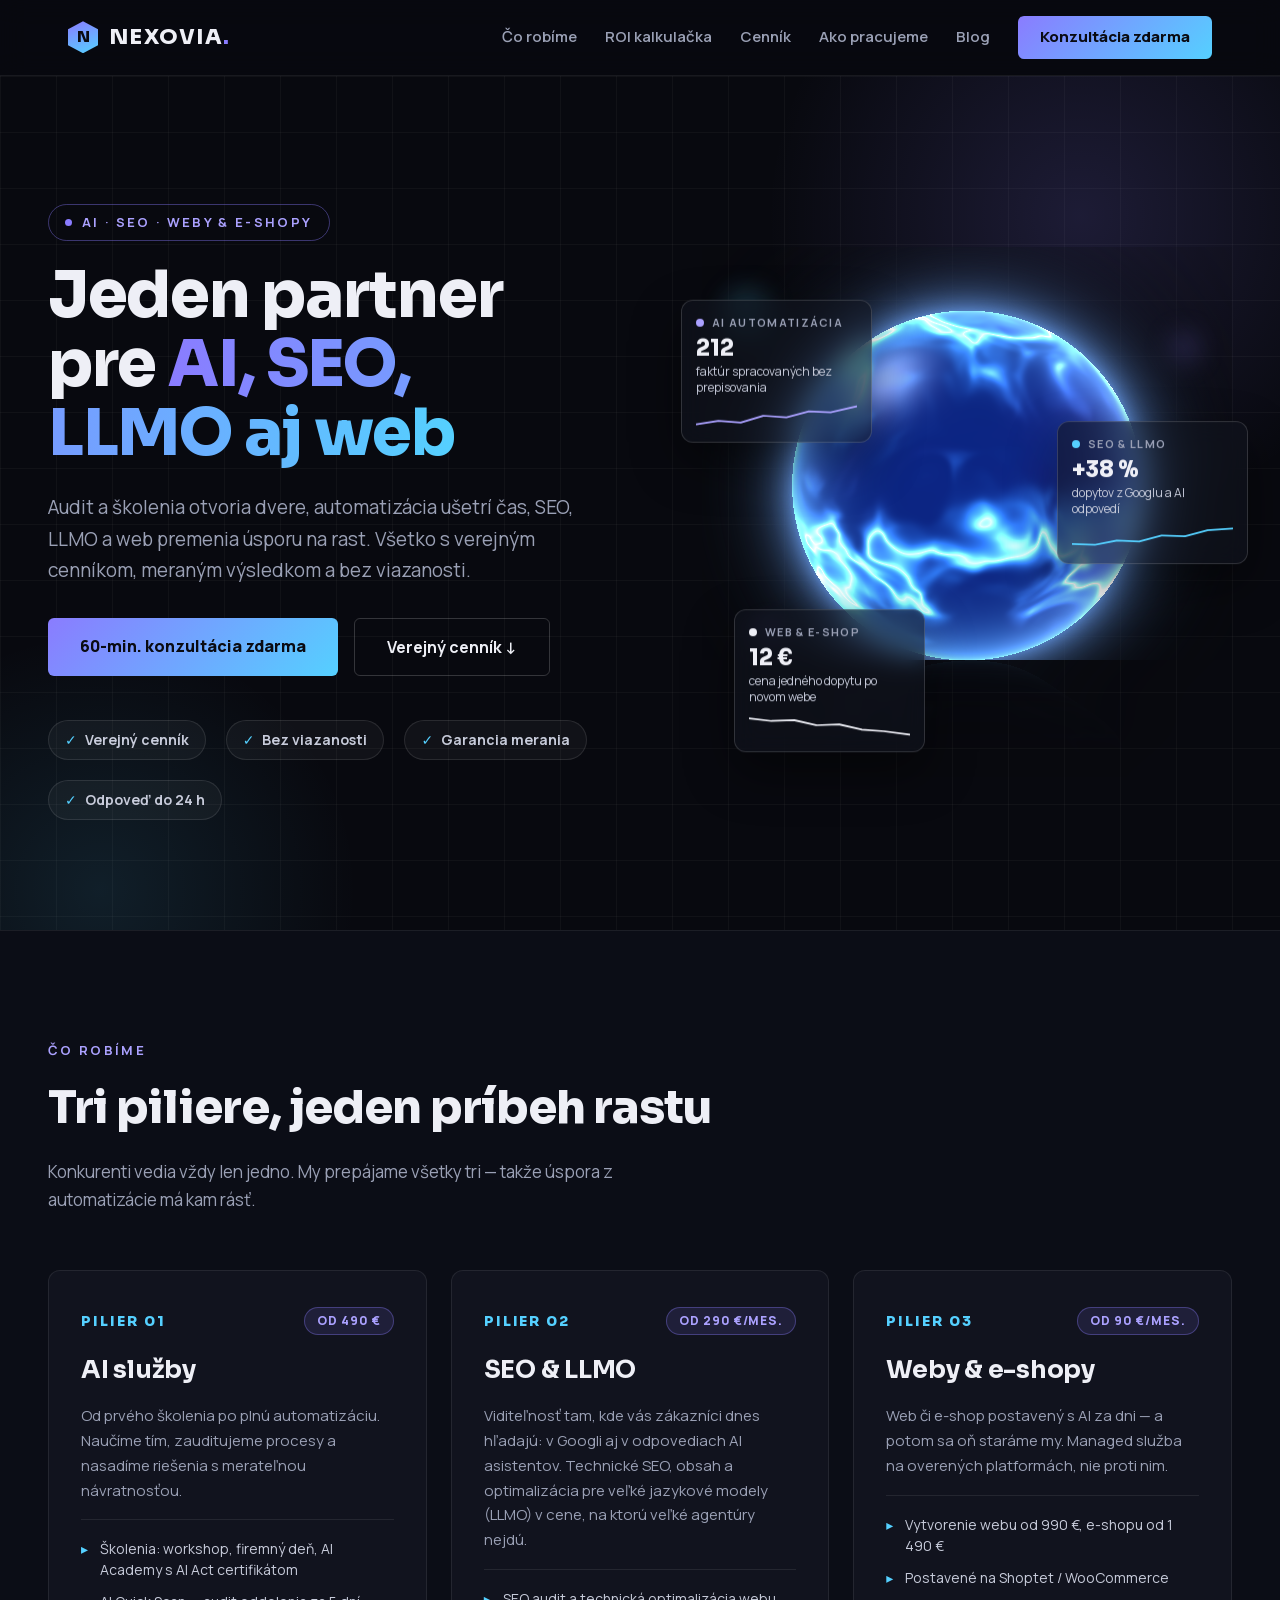
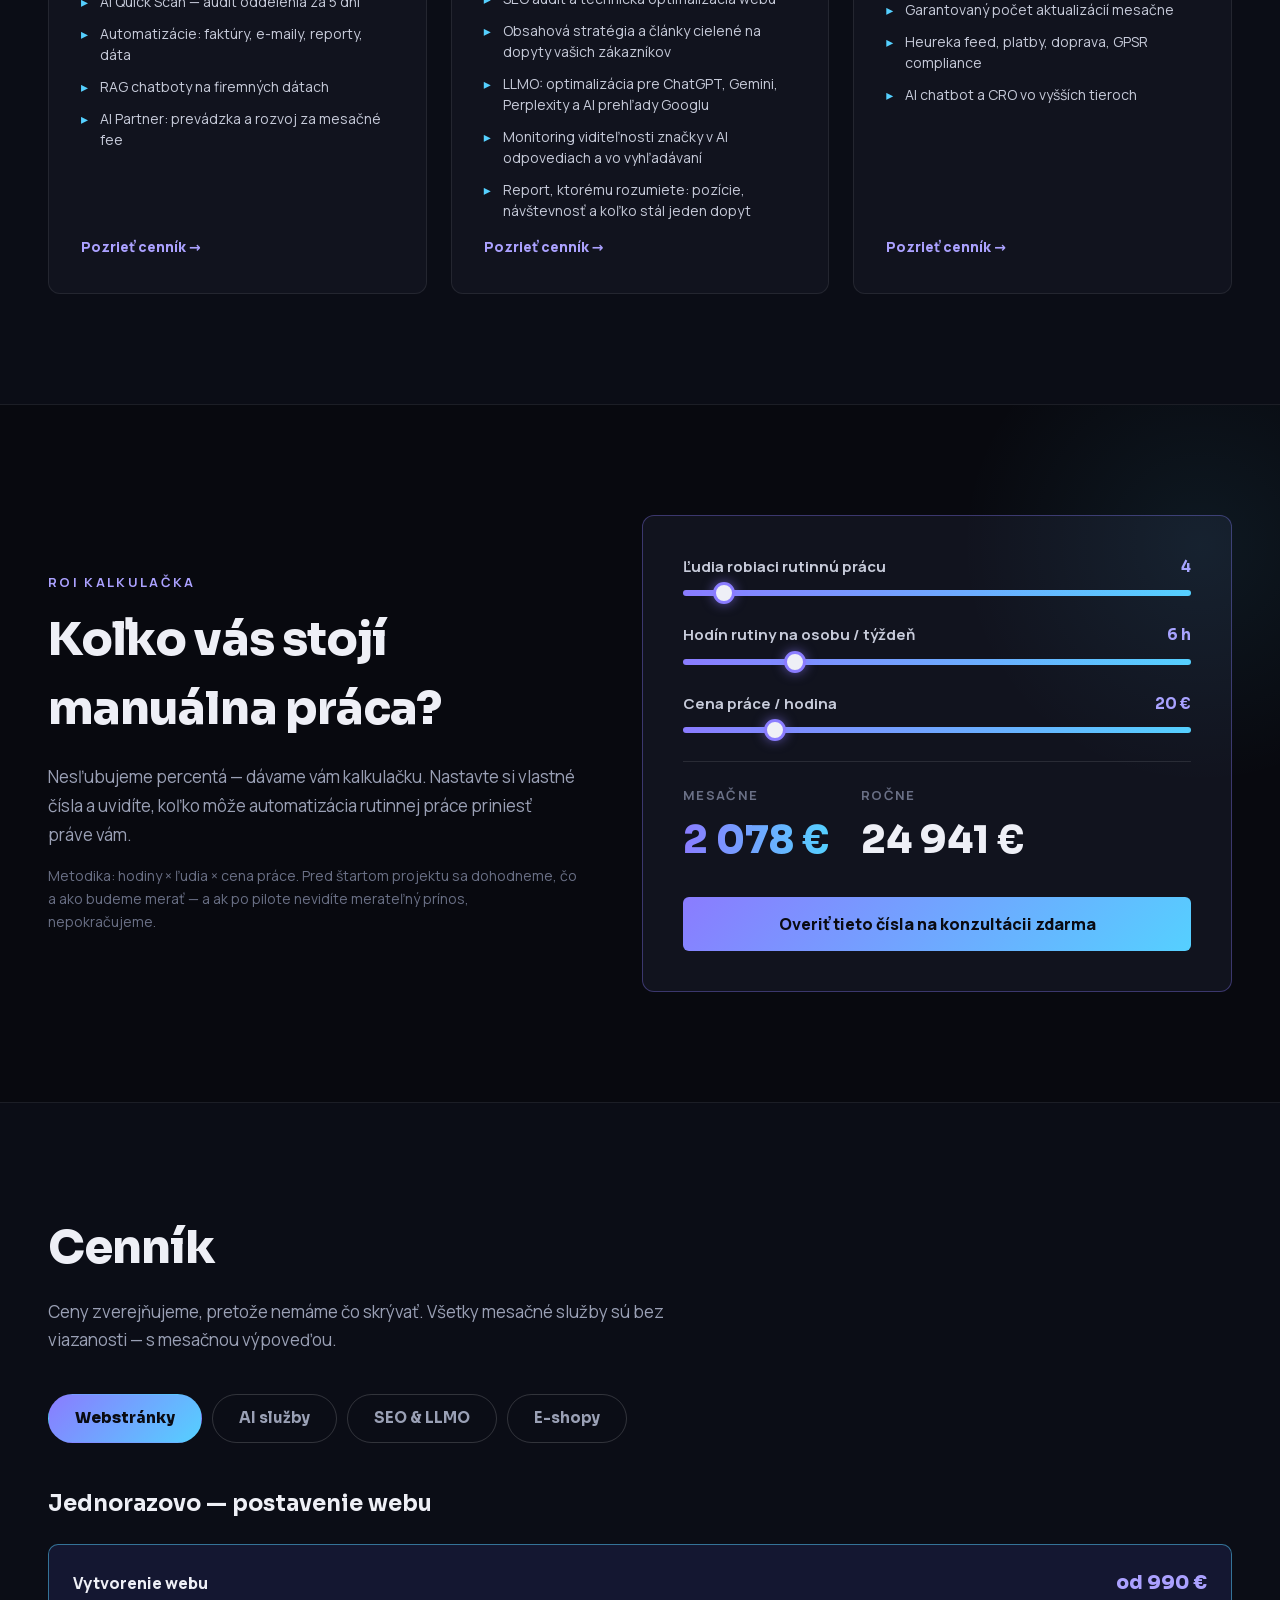
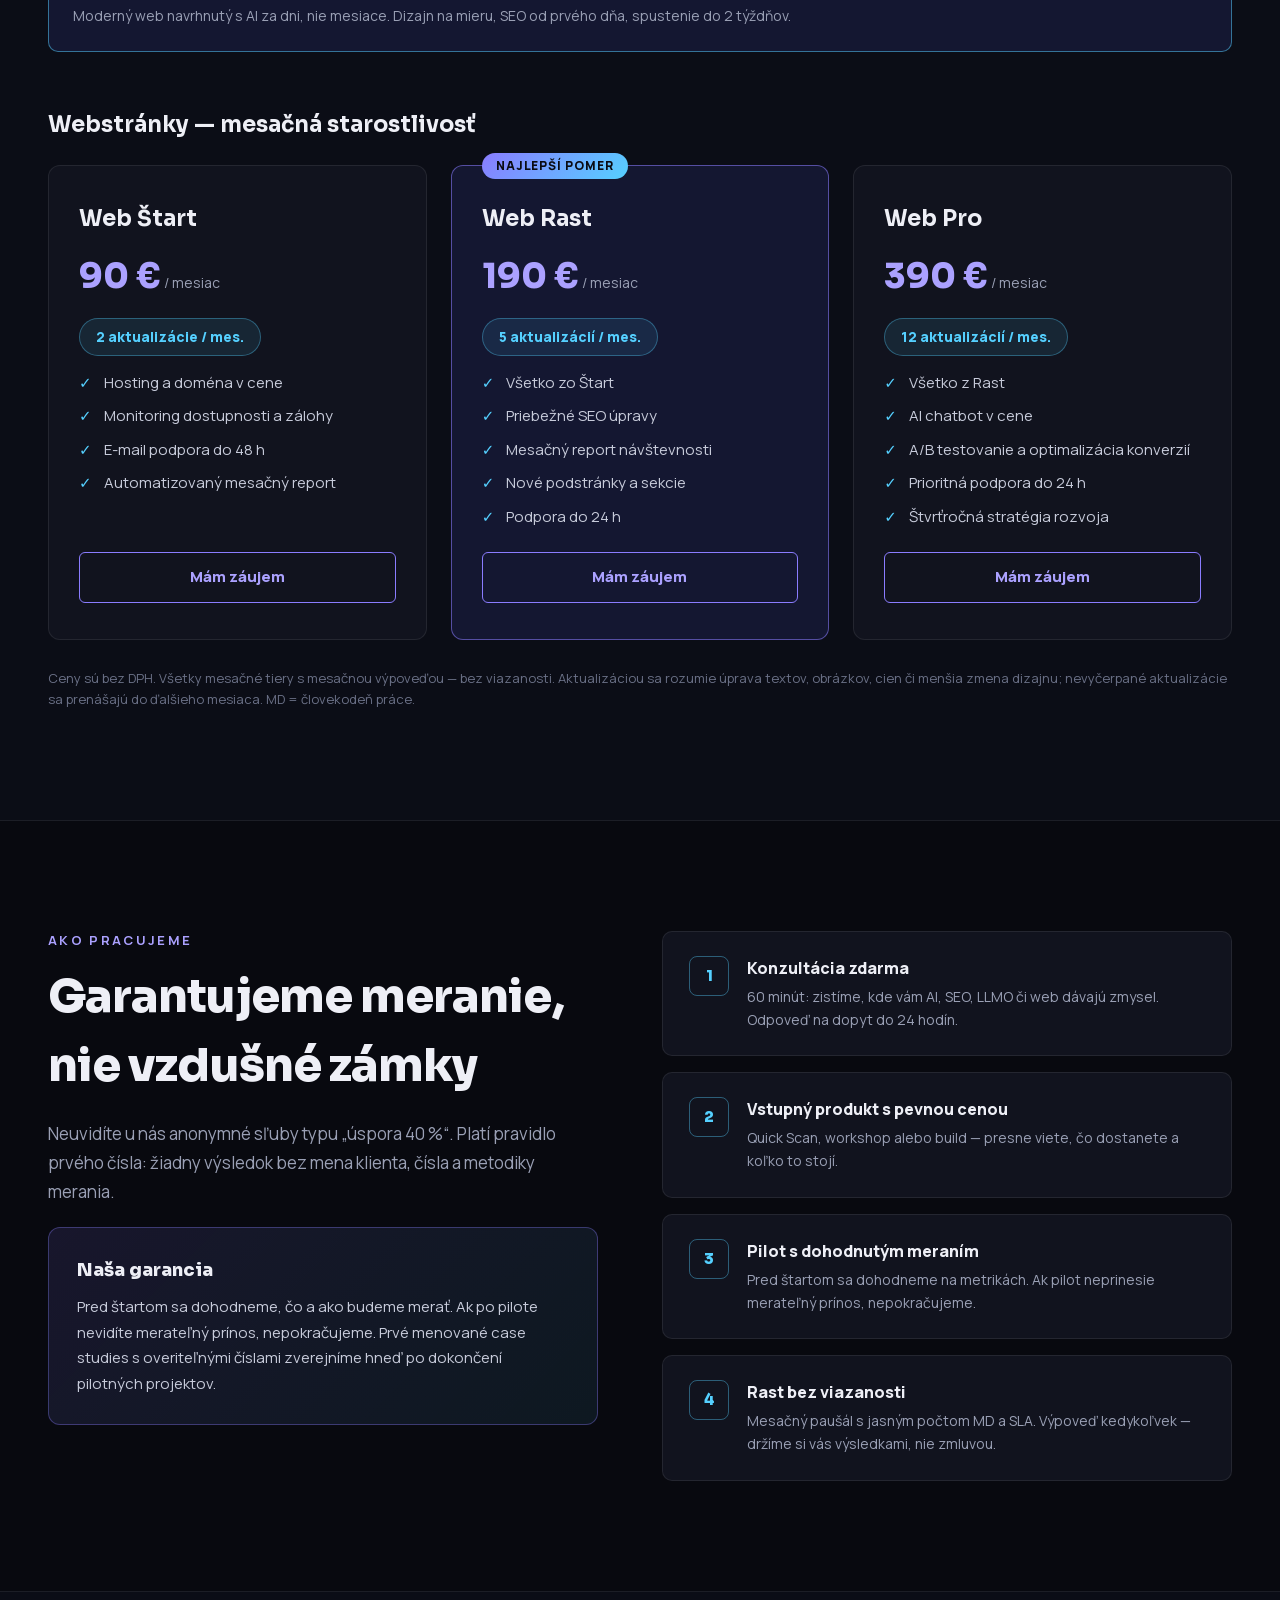
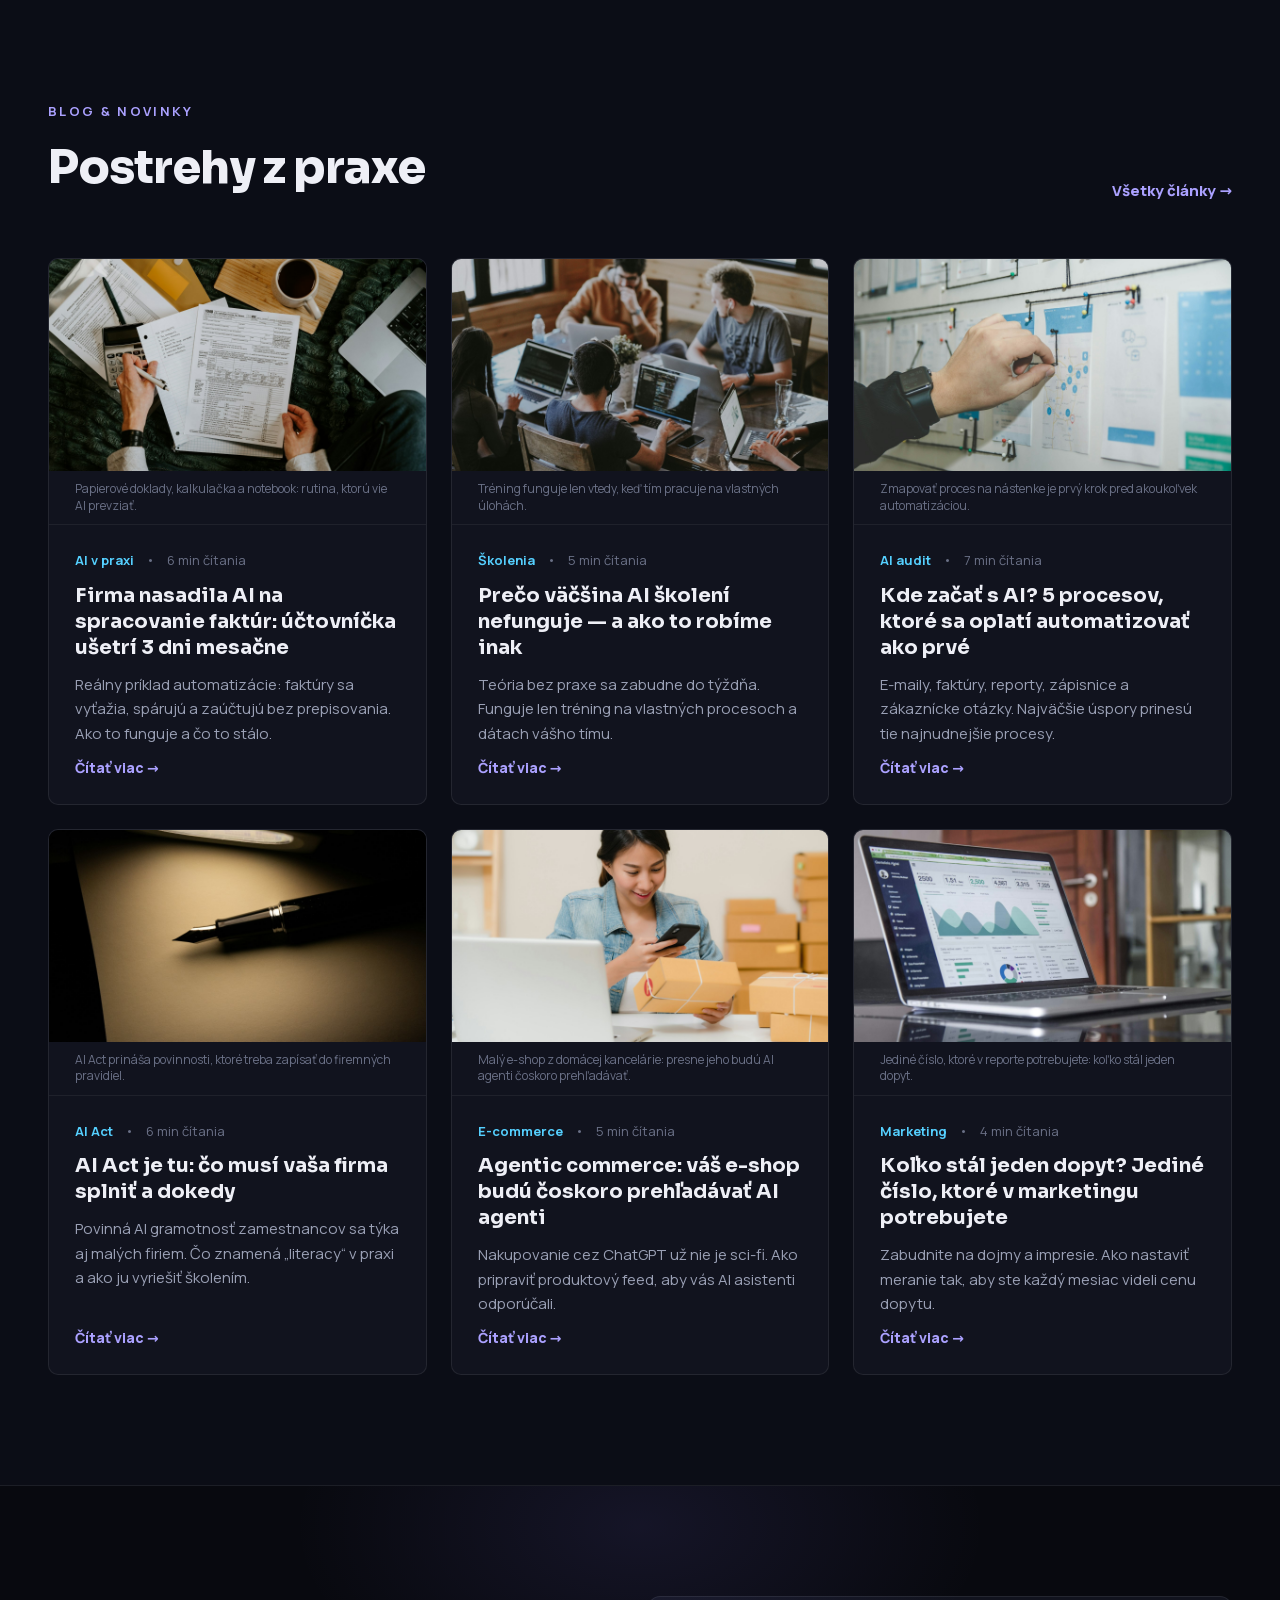
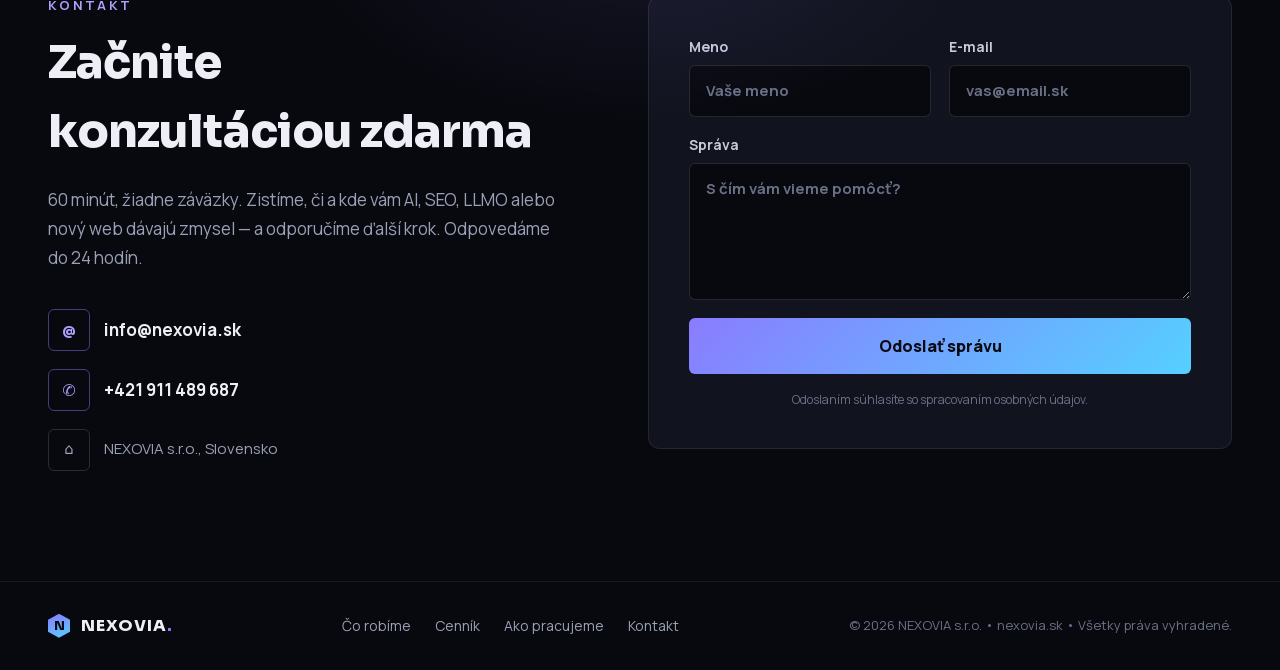
==== index.html @ 9b320c79 "Update preview: calmer liquid, draggable drop" ====
<!DOCTYPE html><html lang="sk" class="manrope_d809bf20-module__djgtKq__variable sora_a4627259-module__S0cyNG__variable"><head><meta name="robots" content="noindex, nofollow"><meta charSet="utf-8"/><meta name="viewport" content="width=device-width, initial-scale=1"/><link rel="stylesheet" href="/_next/static/chunks/1k_a77gy92rus.css" data-precedence="next"/><link rel="preload" as="script" fetchPriority="low" href="/_next/static/chunks/0jvhpaew_uadu.js"/><script src="/_next/static/chunks/24uyhvvmdi5sa.js" async=""></script><script src="/_next/static/chunks/12_celfi3iros.js" async=""></script><script src="/_next/static/chunks/458li-alk1r9y.js" async=""></script><script src="/_next/static/chunks/turbopack-3ntusadgz2bo5.js" async=""></script><script src="/_next/static/chunks/021ib0sjfd8mh.js" async=""></script><script src="/_next/static/chunks/3sld24b1h5ffs.js" async=""></script><script src="/_next/static/chunks/38k2_7amoczom.js" async=""></script><script src="/_next/static/chunks/25t1y-fwur50m.js" async=""></script><meta name="theme-color" content="#08090f"/><title>NEXOVIA — Jeden partner pre AI, SEO, LLMO aj web</title><meta name="description" content="Jediný partner, ktorého malá firma potrebuje na AI, SEO, LLMO a web. Verejný cenník, garancia merania, bez viazanosti. AI školenia od 490 €, audit od 690 €, SEO &amp; LLMO od 290 €/mes."/><meta property="og:title" content="NEXOVIA — Jeden partner pre AI, SEO, LLMO aj web"/><meta property="og:description" content="Jediný partner, ktorého malá firma potrebuje na AI, SEO, LLMO a web. Verejný cenník, garancia merania, bez viazanosti. AI školenia od 490 €, audit od 690 €, SEO &amp; LLMO od 290 €/mes."/><meta property="og:site_name" content="NEXOVIA"/><meta property="og:locale" content="sk_SK"/><meta property="og:type" content="website"/><meta name="twitter:card" content="summary"/><meta name="twitter:title" content="NEXOVIA — Jeden partner pre AI, SEO, LLMO aj web"/><meta name="twitter:description" content="Jediný partner, ktorého malá firma potrebuje na AI, SEO, LLMO a web. Verejný cenník, garancia merania, bez viazanosti. AI školenia od 490 €, audit od 690 €, SEO &amp; LLMO od 290 €/mes."/><link rel="icon" href="/favicon.ico?favicon.2vob68tjqpejf.ico" sizes="256x256" type="image/x-icon"/><meta name="next-size-adjust" content=""/><script src="/_next/static/chunks/0cz1d0mv5g_q7.js" noModule=""></script></head><body class="flex min-h-dvh flex-col"><div hidden=""><!--$--><!--/$--></div><script type="application/ld+json">{"@context":"https://schema.org","@type":"Organization","name":"NEXOVIA","url":"http://localhost:3000"}</script><a href="#obsah" class="bg-gradient-brand sr-only z-[60] rounded-md px-5 py-3 font-bold text-on-accent focus:not-sr-only focus:fixed focus:top-3 focus:left-3">Preskočiť na obsah</a><header class="sticky top-0 z-50 border-b border-white/[0.07] bg-ink/80 backdrop-blur-[14px]"><nav aria-label="Hlavná navigácia" class="mx-auto flex max-w-[1240px] flex-wrap items-center justify-between gap-6 px-[clamp(20px,5vw,48px)] py-4"><a href="/" class="rounded-sm focus-visible:outline-2 focus-visible:outline-cyan"><span class="inline-flex items-center gap-[11px] text-fg"><span aria-hidden="true" class="font-display flex items-center justify-center font-extrabold text-on-accent bg-[linear-gradient(160deg,#8a7cff,#55d0ff)] [clip-path:polygon(50%_0%,100%_25%,100%_75%,50%_100%,0%_75%,0%_25%)] h-8 w-[30px] text-[15px]">N</span><span class="font-display font-extrabold tracking-[0.06em] text-[21px]">NEXOVIA<span class="text-violet">.</span></span></span></a><button type="button" class="flex h-10 w-10 items-center justify-center rounded-md border border-white/[0.12] text-fg lg:hidden" aria-expanded="false" aria-controls="site-menu" aria-label="Otvoriť menu"><span aria-hidden="true" class="flex flex-col gap-[5px]"><span class="block h-0.5 w-5 bg-current transition"></span><span class="block h-0.5 w-5 bg-current transition"></span><span class="block h-0.5 w-5 bg-current transition"></span></span></button><div id="site-menu" class="w-full basis-full flex-col gap-4 lg:flex lg:w-auto lg:basis-auto lg:flex-row lg:items-center lg:gap-[clamp(14px,2.5vw,28px)] hidden"><a href="/#piliere" class="text-[15px] font-semibold text-muted transition hover:text-fg">Čo robíme</a><a href="/#kalkulacka" class="text-[15px] font-semibold text-muted transition hover:text-fg">ROI kalkulačka</a><a href="/#cennik" class="text-[15px] font-semibold text-muted transition hover:text-fg">Cenník</a><a href="/#proces" class="text-[15px] font-semibold text-muted transition hover:text-fg">Ako pracujeme</a><a href="/blog" class="text-[15px] font-semibold text-muted transition hover:text-fg">Blog</a><a href="/#kontakt" class="bg-gradient-brand inline-block self-start rounded-md px-[22px] py-2.5 text-[15px] font-extrabold text-on-accent transition hover:opacity-85">Konzultácia zdarma</a></div></nav></header><main id="obsah" class="flex-1 overflow-x-clip"><section id="top" class="bg-grid relative overflow-hidden px-[clamp(20px,5vw,48px)] pt-[clamp(64px,10vw,130px)] pb-[clamp(64px,9vw,110px)]"><div aria-hidden="true" class="pointer-events-none absolute -top-[200px] -right-[140px] h-[680px] w-[680px] rounded-full bg-[radial-gradient(circle,rgba(138,124,255,0.16),transparent_65%)]"></div><div aria-hidden="true" class="pointer-events-none absolute -bottom-[240px] -left-[180px] h-[560px] w-[560px] rounded-full bg-[radial-gradient(circle,rgba(85,208,255,0.11),transparent_65%)]"></div><div class="relative mx-auto flex w-full max-w-[1240px] flex-wrap items-center gap-[clamp(32px,5vw,72px)]"><div class="animate-rise relative z-10 min-w-[300px] flex-[1_1_480px]"><p class="mb-5 inline-flex items-center gap-2.5 rounded-full border border-violet/40 px-4 py-2 text-[13px] font-bold tracking-[0.18em] text-violet-light uppercase"><span aria-hidden="true" class="animate-pulse-dot h-[7px] w-[7px] rounded-full bg-violet"></span>AI · SEO · Weby &amp; e-shopy</p><h1 class="font-display mb-6 text-[clamp(38px,5.2vw,64px)] leading-[1.08] font-extrabold tracking-[-0.02em] text-balance">Jeden partner pre <span class="text-gradient">AI, SEO, LLMO aj web</span></h1><p class="mb-8 max-w-[560px] text-[clamp(16px,1.6vw,19px)] leading-[1.65] text-muted text-pretty">Audit a školenia otvoria dvere, automatizácia ušetrí čas, SEO, LLMO a web premenia úsporu na rast. Všetko s verejným cenníkom, meraným výsledkom a bez viazanosti.</p><div class="mb-11 flex flex-wrap gap-4"><a href="#kontakt" class="inline-block rounded-md px-8 py-4 text-center text-base transition focus-visible:ring-2 focus-visible:ring-offset-2 focus-visible:ring-offset-ink focus-visible:outline-none bg-gradient-brand font-extrabold text-on-accent hover:opacity-85 focus-visible:ring-cyan">60-min. konzultácia zdarma</a><a href="#cennik" class="inline-block rounded-md px-8 py-4 text-center text-base transition focus-visible:ring-2 focus-visible:ring-offset-2 focus-visible:ring-offset-ink focus-visible:outline-none border border-white/[0.18] font-bold text-fg hover:border-violet hover:text-violet-light focus-visible:ring-violet">Verejný cenník ↓</a></div><ul class="flex flex-wrap gap-[clamp(12px,2vw,20px)]"><li class="inline-flex items-center gap-2 rounded-full border border-white/10 bg-white/[0.04] px-4 py-[9px] text-sm font-bold text-fg-2"><span aria-hidden="true" class="text-cyan">✓</span>Verejný cenník</li><li class="inline-flex items-center gap-2 rounded-full border border-white/10 bg-white/[0.04] px-4 py-[9px] text-sm font-bold text-fg-2"><span aria-hidden="true" class="text-cyan">✓</span>Bez viazanosti</li><li class="inline-flex items-center gap-2 rounded-full border border-white/10 bg-white/[0.04] px-4 py-[9px] text-sm font-bold text-fg-2"><span aria-hidden="true" class="text-cyan">✓</span>Garancia merania</li><li class="inline-flex items-center gap-2 rounded-full border border-white/10 bg-white/[0.04] px-4 py-[9px] text-sm font-bold text-fg-2"><span aria-hidden="true" class="text-cyan">✓</span>Odpoveď do 24 h</li></ul></div><div class="flex min-w-[280px] flex-[1_1_420px] justify-center [perspective:1200px]"><div role="img" aria-label="Svietiaca guľa z prúdiacej tekutiny, okolo nej karty s výsledkami: AI automatizácie, SEO &amp; LLMO viditeľnosť, web a e-shop" class="nx-orb relative aspect-square w-[min(600px,92vw)] cursor-grab touch-pan-y select-none"><span aria-hidden="true" class="nx-bubble absolute top-[8%] left-[4%] h-[9%] w-[9%] rounded-full bg-cyan/25 blur-md"></span><span aria-hidden="true" class="nx-bubble absolute top-[70%] left-[10%] h-[5%] w-[5%] rounded-full bg-violet/30 blur-sm" style="animation-delay:1.4s"></span><span aria-hidden="true" class="nx-bubble absolute top-[16%] right-[6%] h-[6%] w-[6%] rounded-full bg-violet/25 blur-md" style="animation-delay:0.7s"></span><canvas aria-hidden="true" class="absolute inset-0 h-full w-full"></canvas><div aria-hidden="true" class="absolute inset-[16%] hidden rounded-full bg-[radial-gradient(circle_at_38%_32%,rgba(238,239,246,0.9),rgba(85,208,255,0.75)_28%,rgba(138,124,255,0.7)_58%,rgba(8,9,15,0.2)_100%)] shadow-[0_0_120px_rgba(85,208,255,0.35)]"></div><div class="nx-card absolute rounded-xl border border-white/15 bg-[rgba(18,20,31,0.6)] shadow-[0_20px_50px_rgba(0,0,0,0.45)] backdrop-blur-md transition-colors hover:border-cyan/60 [transform-style:preserve-3d] max-sm:w-[40%] max-sm:p-2.5 sm:w-[clamp(150px,36%,210px)] sm:p-3.5 max-sm:top-0 max-sm:left-0 sm:top-[10%] sm:left-[-4%]"><div class="flex items-center gap-2"><span aria-hidden="true" class="h-2 w-2 rounded-full bg-violet-light"></span><span class="text-[11px] font-bold tracking-[0.12em] text-muted uppercase">AI automatizácia</span></div><div class="font-display mt-1.5 text-lg leading-none font-extrabold text-fg sm:text-[22px]">212</div><div class="mt-1 text-[11px] text-fg-2 sm:text-xs">faktúr spracovaných bez prepisovania</div><svg aria-hidden="true" viewBox="0 0 100 28" preserveAspectRatio="none" class="mt-2 h-6 w-full max-sm:hidden"><polyline points="0,24 14,20 28,22 42,14 56,16 70,9 84,10 100,3" fill="none" stroke="#aba1ff" stroke-width="2" stroke-linejoin="round" stroke-linecap="round"></polyline></svg></div><div class="nx-card absolute rounded-xl border border-white/15 bg-[rgba(18,20,31,0.6)] shadow-[0_20px_50px_rgba(0,0,0,0.45)] backdrop-blur-md transition-colors hover:border-cyan/60 [transform-style:preserve-3d] max-sm:w-[40%] max-sm:p-2.5 sm:w-[clamp(150px,36%,210px)] sm:p-3.5 max-sm:top-[4%] max-sm:right-0 sm:top-[34%] sm:right-[-3%]"><div class="flex items-center gap-2"><span aria-hidden="true" class="h-2 w-2 rounded-full bg-cyan"></span><span class="text-[11px] font-bold tracking-[0.12em] text-muted uppercase">SEO &amp; LLMO</span></div><div class="font-display mt-1.5 text-lg leading-none font-extrabold text-fg sm:text-[22px]">+38 %</div><div class="mt-1 text-[11px] text-fg-2 sm:text-xs">dopytov z Googlu a AI odpovedí</div><svg aria-hidden="true" viewBox="0 0 100 28" preserveAspectRatio="none" class="mt-2 h-6 w-full max-sm:hidden"><polyline points="0,22 14,23 28,18 42,19 56,12 70,13 84,6 100,4" fill="none" stroke="#55d0ff" stroke-width="2" stroke-linejoin="round" stroke-linecap="round"></polyline></svg></div><div class="nx-card absolute rounded-xl border border-white/15 bg-[rgba(18,20,31,0.6)] shadow-[0_20px_50px_rgba(0,0,0,0.45)] backdrop-blur-md transition-colors hover:border-cyan/60 [transform-style:preserve-3d] max-sm:w-[40%] max-sm:p-2.5 sm:w-[clamp(150px,36%,210px)] sm:p-3.5 max-sm:bottom-0 max-sm:left-[4%] sm:bottom-[6%] sm:left-[6%]"><div class="flex items-center gap-2"><span aria-hidden="true" class="h-2 w-2 rounded-full bg-fg"></span><span class="text-[11px] font-bold tracking-[0.12em] text-muted uppercase">Web &amp; e-shop</span></div><div class="font-display mt-1.5 text-lg leading-none font-extrabold text-fg sm:text-[22px]">12 €</div><div class="mt-1 text-[11px] text-fg-2 sm:text-xs">cena jedného dopytu po novom webe</div><svg aria-hidden="true" viewBox="0 0 100 28" preserveAspectRatio="none" class="mt-2 h-6 w-full max-sm:hidden"><polyline points="0,6 14,9 28,8 42,14 56,13 70,19 84,21 100,25" fill="none" stroke="#eeeff6" stroke-width="2" stroke-linejoin="round" stroke-linecap="round"></polyline></svg></div></div></div></div></section><section id="piliere" class="relative scroll-mt-20 border-y border-white/[0.07] bg-ink-2 px-[clamp(20px,5vw,48px)] py-[clamp(64px,9vw,110px)]"><div class="mx-auto w-full max-w-[1240px]"><p class="mb-3 text-[13px] font-bold tracking-[0.18em] text-violet-light uppercase">Čo robíme</p><h2 class="font-display text-[clamp(30px,3.6vw,46px)] font-extrabold tracking-[-0.02em] text-balance mb-4 max-w-[720px]">Tri piliere, jeden príbeh rastu</h2><p class="text-[17px] leading-[1.65] text-muted mb-14 max-w-[660px]">Konkurenti vedia vždy len jedno. My prepájame všetky tri — takže úspora z automatizácie má kam rásť.</p><div class="grid grid-cols-[repeat(auto-fit,minmax(300px,1fr))] gap-6"><article class="flex flex-col gap-4 rounded-xl border border-white/[0.08] bg-card px-8 py-9 transition duration-300 hover:-translate-y-1.5 hover:border-violet/60 hover:shadow-[0_24px_60px_rgba(138,124,255,0.15)]"><div class="flex items-center justify-between gap-3"><span class="font-display text-sm font-extrabold tracking-[0.14em] text-cyan">PILIER 01</span><span class="rounded-full border border-violet/35 bg-violet/[0.12] px-3 py-[5px] text-xs font-extrabold tracking-[0.08em] text-violet-light uppercase">od 490 €</span></div><h3 class="font-display text-[25px] font-bold tracking-[-0.01em]">AI služby</h3><p class="text-[15px] leading-[1.65] text-muted">Od prvého školenia po plnú automatizáciu. Naučíme tím, zauditujeme procesy a nasadíme riešenia s merateľnou návratnosťou.</p><ul class="flex flex-1 flex-col gap-[11px] border-t border-white/[0.08] pt-[18px]"><li class="flex items-baseline gap-3 text-sm leading-normal text-fg-2"><span aria-hidden="true" class="shrink-0 font-extrabold text-cyan">▸</span><span>Školenia: workshop, firemný deň, AI Academy s AI Act certifikátom</span></li><li class="flex items-baseline gap-3 text-sm leading-normal text-fg-2"><span aria-hidden="true" class="shrink-0 font-extrabold text-cyan">▸</span><span>AI Quick Scan — audit oddelenia za 5 dní</span></li><li class="flex items-baseline gap-3 text-sm leading-normal text-fg-2"><span aria-hidden="true" class="shrink-0 font-extrabold text-cyan">▸</span><span>Automatizácie: faktúry, e-maily, reporty, dáta</span></li><li class="flex items-baseline gap-3 text-sm leading-normal text-fg-2"><span aria-hidden="true" class="shrink-0 font-extrabold text-cyan">▸</span><span>RAG chatboty na firemných dátach</span></li><li class="flex items-baseline gap-3 text-sm leading-normal text-fg-2"><span aria-hidden="true" class="shrink-0 font-extrabold text-cyan">▸</span><span>AI Partner: prevádzka a rozvoj za mesačné fee</span></li></ul><a href="#cennik" class="text-sm font-extrabold text-violet-light hover:text-violet">Pozrieť cenník →</a></article><article class="flex flex-col gap-4 rounded-xl border border-white/[0.08] bg-card px-8 py-9 transition duration-300 hover:-translate-y-1.5 hover:border-violet/60 hover:shadow-[0_24px_60px_rgba(138,124,255,0.15)]"><div class="flex items-center justify-between gap-3"><span class="font-display text-sm font-extrabold tracking-[0.14em] text-cyan">PILIER 02</span><span class="rounded-full border border-violet/35 bg-violet/[0.12] px-3 py-[5px] text-xs font-extrabold tracking-[0.08em] text-violet-light uppercase">od 290 €/mes.</span></div><h3 class="font-display text-[25px] font-bold tracking-[-0.01em]">SEO &amp; LLMO</h3><p class="text-[15px] leading-[1.65] text-muted">Viditeľnosť tam, kde vás zákazníci dnes hľadajú: v Googli aj v odpovediach AI asistentov. Technické SEO, obsah a optimalizácia pre veľké jazykové modely (LLMO) v cene, na ktorú veľké agentúry nejdú.</p><ul class="flex flex-1 flex-col gap-[11px] border-t border-white/[0.08] pt-[18px]"><li class="flex items-baseline gap-3 text-sm leading-normal text-fg-2"><span aria-hidden="true" class="shrink-0 font-extrabold text-cyan">▸</span><span>SEO audit a technická optimalizácia webu</span></li><li class="flex items-baseline gap-3 text-sm leading-normal text-fg-2"><span aria-hidden="true" class="shrink-0 font-extrabold text-cyan">▸</span><span>Obsahová stratégia a články cielené na dopyty vašich zákazníkov</span></li><li class="flex items-baseline gap-3 text-sm leading-normal text-fg-2"><span aria-hidden="true" class="shrink-0 font-extrabold text-cyan">▸</span><span>LLMO: optimalizácia pre ChatGPT, Gemini, Perplexity a AI prehľady Googlu</span></li><li class="flex items-baseline gap-3 text-sm leading-normal text-fg-2"><span aria-hidden="true" class="shrink-0 font-extrabold text-cyan">▸</span><span>Monitoring viditeľnosti značky v AI odpovediach a vo vyhľadávaní</span></li><li class="flex items-baseline gap-3 text-sm leading-normal text-fg-2"><span aria-hidden="true" class="shrink-0 font-extrabold text-cyan">▸</span><span>Report, ktorému rozumiete: pozície, návštevnosť a koľko stál jeden dopyt</span></li></ul><a href="#cennik" class="text-sm font-extrabold text-violet-light hover:text-violet">Pozrieť cenník →</a></article><article class="flex flex-col gap-4 rounded-xl border border-white/[0.08] bg-card px-8 py-9 transition duration-300 hover:-translate-y-1.5 hover:border-violet/60 hover:shadow-[0_24px_60px_rgba(138,124,255,0.15)]"><div class="flex items-center justify-between gap-3"><span class="font-display text-sm font-extrabold tracking-[0.14em] text-cyan">PILIER 03</span><span class="rounded-full border border-violet/35 bg-violet/[0.12] px-3 py-[5px] text-xs font-extrabold tracking-[0.08em] text-violet-light uppercase">od 90 €/mes.</span></div><h3 class="font-display text-[25px] font-bold tracking-[-0.01em]">Weby &amp; e-shopy</h3><p class="text-[15px] leading-[1.65] text-muted">Web či e-shop postavený s AI za dni — a potom sa oň staráme my. Managed služba na overených platformách, nie proti nim.</p><ul class="flex flex-1 flex-col gap-[11px] border-t border-white/[0.08] pt-[18px]"><li class="flex items-baseline gap-3 text-sm leading-normal text-fg-2"><span aria-hidden="true" class="shrink-0 font-extrabold text-cyan">▸</span><span>Vytvorenie webu od 990 €, e-shopu od 1 490 €</span></li><li class="flex items-baseline gap-3 text-sm leading-normal text-fg-2"><span aria-hidden="true" class="shrink-0 font-extrabold text-cyan">▸</span><span>Postavené na Shoptet / WooCommerce</span></li><li class="flex items-baseline gap-3 text-sm leading-normal text-fg-2"><span aria-hidden="true" class="shrink-0 font-extrabold text-cyan">▸</span><span>Garantovaný počet aktualizácií mesačne</span></li><li class="flex items-baseline gap-3 text-sm leading-normal text-fg-2"><span aria-hidden="true" class="shrink-0 font-extrabold text-cyan">▸</span><span>Heureka feed, platby, doprava, GPSR compliance</span></li><li class="flex items-baseline gap-3 text-sm leading-normal text-fg-2"><span aria-hidden="true" class="shrink-0 font-extrabold text-cyan">▸</span><span>AI chatbot a CRO vo vyšších tieroch</span></li></ul><a href="#cennik" class="text-sm font-extrabold text-violet-light hover:text-violet">Pozrieť cenník →</a></article></div></div></section><section id="kalkulacka" class="relative scroll-mt-20 px-[clamp(20px,5vw,48px)] py-[clamp(64px,9vw,110px)] overflow-hidden"><div aria-hidden="true" class="pointer-events-none absolute rounded-full -top-[120px] -right-[180px] h-[520px] w-[520px] bg-[radial-gradient(circle,rgba(85,208,255,0.08),transparent_65%)]"></div><div class="mx-auto w-full max-w-[1240px] flex flex-wrap items-center gap-[clamp(40px,5vw,72px)]"><div class="min-w-[300px] flex-[1_1_400px]"><p class="mb-3 text-[13px] font-bold tracking-[0.18em] text-violet-light uppercase">ROI kalkulačka</p><h2 class="font-display text-[clamp(30px,3.6vw,46px)] font-extrabold tracking-[-0.02em] text-balance mb-5">Koľko vás stojí manuálna práca?</h2><p class="text-[17px] text-muted mb-4 leading-[1.7]">Nesľubujeme percentá — dávame vám kalkulačku. Nastavte si vlastné čísla a uvidíte, koľko môže automatizácia rutinnej práce priniesť práve vám.</p><p class="text-sm leading-relaxed text-dim">Metodika: hodiny × ľudia × cena práce. Pred štartom projektu sa dohodneme, čo a ako budeme merať — a ak po pilote nevidíte merateľný prínos, nepokračujeme.</p></div><div class="min-w-[300px] flex-[1_1_460px]"><div class="flex flex-col gap-7 rounded-xl border border-violet/35 bg-card p-[clamp(28px,4vw,40px)]"><div class="flex flex-col gap-3"><label for="_R_2jav9b_-people" class="flex justify-between text-[15px] font-bold text-fg-2"><span>Ľudia robiaci rutinnú prácu</span><span class="font-display text-violet-light">4</span></label><input id="_R_2jav9b_-people" type="range" min="1" max="50" step="1" class="w-full" value="4"/></div><div class="flex flex-col gap-3"><label for="_R_2jav9b_-hours" class="flex justify-between text-[15px] font-bold text-fg-2"><span>Hodín rutiny na osobu / týždeň</span><span class="font-display text-violet-light">6 h</span></label><input id="_R_2jav9b_-hours" type="range" min="1" max="25" step="1" class="w-full" value="6"/></div><div class="flex flex-col gap-3"><label for="_R_2jav9b_-rate" class="flex justify-between text-[15px] font-bold text-fg-2"><span>Cena práce / hodina</span><span class="font-display text-violet-light">20 €</span></label><input id="_R_2jav9b_-rate" type="range" min="8" max="80" step="1" class="w-full" value="20"/></div><dl class="flex flex-wrap gap-8 border-t border-white/10 pt-6" aria-live="polite"><div><dt class="mb-1.5 text-[13px] font-bold tracking-[0.1em] text-dim uppercase">Mesačne</dt><dd class="font-display text-gradient text-[clamp(28px,3vw,38px)] font-extrabold">2 078 €</dd></div><div><dt class="mb-1.5 text-[13px] font-bold tracking-[0.1em] text-dim uppercase">Ročne</dt><dd class="font-display text-[clamp(28px,3vw,38px)] font-extrabold text-fg">24 941 €</dd></div></dl><a href="#kontakt" class="inline-block rounded-md text-center text-base transition focus-visible:ring-2 focus-visible:ring-offset-2 focus-visible:ring-offset-ink focus-visible:outline-none bg-gradient-brand font-extrabold text-on-accent hover:opacity-85 focus-visible:ring-cyan px-6 py-[15px]">Overiť tieto čísla na konzultácii zdarma</a></div></div></div></section><section id="cennik" class="relative scroll-mt-20 px-[clamp(20px,5vw,48px)] py-[clamp(64px,9vw,110px)] border-y border-white/[0.07] bg-ink-2"><div class="mx-auto w-full max-w-[1240px]"><h2 class="font-display text-[clamp(30px,3.6vw,46px)] font-extrabold tracking-[-0.02em] text-balance mb-4 max-w-[720px]">Cenník</h2><p class="text-[17px] leading-[1.65] text-muted mb-10 max-w-[660px]">Ceny zverejňujeme, pretože nemáme čo skrývať. Všetky mesačné služby sú bez viazanosti — s mesačnou výpoveďou.</p><div><div role="tablist" aria-label="Oblasti cenníka" class="mb-11 flex flex-wrap gap-2.5"><button type="button" role="tab" id="price-tab-web" aria-selected="true" aria-controls="price-panel-web" class="font-display cursor-pointer rounded-full border px-[26px] py-3 text-[15px] transition focus-visible:ring-2 focus-visible:ring-cyan focus-visible:outline-none bg-gradient-brand border-transparent font-extrabold text-on-accent">Webstránky</button><button type="button" role="tab" id="price-tab-ai" aria-selected="false" aria-controls="price-panel-ai" class="font-display cursor-pointer rounded-full border px-[26px] py-3 text-[15px] transition focus-visible:ring-2 focus-visible:ring-cyan focus-visible:outline-none border-white/[0.16] bg-transparent font-bold text-muted hover:border-violet/60 hover:text-fg">AI služby</button><button type="button" role="tab" id="price-tab-mkt" aria-selected="false" aria-controls="price-panel-mkt" class="font-display cursor-pointer rounded-full border px-[26px] py-3 text-[15px] transition focus-visible:ring-2 focus-visible:ring-cyan focus-visible:outline-none border-white/[0.16] bg-transparent font-bold text-muted hover:border-violet/60 hover:text-fg">SEO &amp; LLMO</button><button type="button" role="tab" id="price-tab-eshop" aria-selected="false" aria-controls="price-panel-eshop" class="font-display cursor-pointer rounded-full border px-[26px] py-3 text-[15px] transition focus-visible:ring-2 focus-visible:ring-cyan focus-visible:outline-none border-white/[0.16] bg-transparent font-bold text-muted hover:border-violet/60 hover:text-fg">E-shopy</button></div><div role="tabpanel" id="price-panel-web" aria-labelledby="price-tab-web"><h3 class="font-display mb-6 text-[22px] font-bold text-fg">Jednorazovo — postavenie webu</h3><div class="mb-14 grid grid-cols-[repeat(auto-fit,minmax(250px,1fr))] gap-4"><div class="flex flex-col gap-2 rounded-[10px] border p-6 border-cyan/50 bg-card-hot"><div class="flex items-baseline justify-between gap-3"><span class="text-base font-extrabold text-fg">Vytvorenie webu</span><span class="font-display text-[19px] font-extrabold whitespace-nowrap text-violet-light">od 990 €</span></div><p class="text-sm leading-[1.55] text-muted">Moderný web navrhnutý s AI za dni, nie mesiace. Dizajn na mieru, SEO od prvého dňa, spustenie do 2 týždňov.</p></div></div><h3 class="font-display mb-6 text-[22px] font-bold text-fg">Webstránky — mesačná starostlivosť</h3><div class="grid grid-cols-[repeat(auto-fit,minmax(280px,1fr))] items-stretch gap-6"><div class="relative flex flex-col gap-4 rounded-xl border px-[30px] py-9 border-white/[0.08] bg-card"><h4 class="font-display text-[22px] font-bold">Web Štart</h4><div><span class="font-display text-[34px] font-extrabold text-violet-light">90 €</span><span class="text-sm text-muted"> <!-- -->/ mesiac</span></div><div class="inline-flex items-center gap-2 self-start rounded-full border border-cyan/35 bg-cyan/10 px-4 py-2 text-sm font-extrabold text-cyan">2 aktualizácie / mes.</div><ul class="flex flex-1 flex-col gap-[11px]"><li class="flex items-baseline gap-3 text-[15px] leading-normal text-fg-2"><span aria-hidden="true" class="shrink-0 font-extrabold text-cyan">✓</span><span>Hosting a doména v cene</span></li><li class="flex items-baseline gap-3 text-[15px] leading-normal text-fg-2"><span aria-hidden="true" class="shrink-0 font-extrabold text-cyan">✓</span><span>Monitoring dostupnosti a zálohy</span></li><li class="flex items-baseline gap-3 text-[15px] leading-normal text-fg-2"><span aria-hidden="true" class="shrink-0 font-extrabold text-cyan">✓</span><span>E-mail podpora do 48 h</span></li><li class="flex items-baseline gap-3 text-[15px] leading-normal text-fg-2"><span aria-hidden="true" class="shrink-0 font-extrabold text-cyan">✓</span><span>Automatizovaný mesačný report</span></li></ul><a href="#kontakt" class="inline-block rounded-md text-center transition focus-visible:ring-2 focus-visible:ring-offset-2 focus-visible:ring-offset-ink focus-visible:outline-none border border-violet font-extrabold text-violet-light hover:bg-violet hover:text-on-accent focus-visible:ring-violet mt-2 px-6 py-[13px] text-[15px]">Mám záujem</a></div><div class="relative flex flex-col gap-4 rounded-xl border px-[30px] py-9 border-violet/55 bg-card-hot"><span class="bg-gradient-brand absolute -top-[13px] left-[30px] rounded-full px-3.5 py-[5px] text-xs font-extrabold tracking-[0.08em] text-on-accent uppercase">Najlepší pomer</span><h4 class="font-display text-[22px] font-bold">Web Rast</h4><div><span class="font-display text-[34px] font-extrabold text-violet-light">190 €</span><span class="text-sm text-muted"> <!-- -->/ mesiac</span></div><div class="inline-flex items-center gap-2 self-start rounded-full border border-cyan/35 bg-cyan/10 px-4 py-2 text-sm font-extrabold text-cyan">5 aktualizácií / mes.</div><ul class="flex flex-1 flex-col gap-[11px]"><li class="flex items-baseline gap-3 text-[15px] leading-normal text-fg-2"><span aria-hidden="true" class="shrink-0 font-extrabold text-cyan">✓</span><span>Všetko zo Štart</span></li><li class="flex items-baseline gap-3 text-[15px] leading-normal text-fg-2"><span aria-hidden="true" class="shrink-0 font-extrabold text-cyan">✓</span><span>Priebežné SEO úpravy</span></li><li class="flex items-baseline gap-3 text-[15px] leading-normal text-fg-2"><span aria-hidden="true" class="shrink-0 font-extrabold text-cyan">✓</span><span>Mesačný report návštevnosti</span></li><li class="flex items-baseline gap-3 text-[15px] leading-normal text-fg-2"><span aria-hidden="true" class="shrink-0 font-extrabold text-cyan">✓</span><span>Nové podstránky a sekcie</span></li><li class="flex items-baseline gap-3 text-[15px] leading-normal text-fg-2"><span aria-hidden="true" class="shrink-0 font-extrabold text-cyan">✓</span><span>Podpora do 24 h</span></li></ul><a href="#kontakt" class="inline-block rounded-md text-center transition focus-visible:ring-2 focus-visible:ring-offset-2 focus-visible:ring-offset-ink focus-visible:outline-none border border-violet font-extrabold text-violet-light hover:bg-violet hover:text-on-accent focus-visible:ring-violet mt-2 px-6 py-[13px] text-[15px]">Mám záujem</a></div><div class="relative flex flex-col gap-4 rounded-xl border px-[30px] py-9 border-white/[0.08] bg-card"><h4 class="font-display text-[22px] font-bold">Web Pro</h4><div><span class="font-display text-[34px] font-extrabold text-violet-light">390 €</span><span class="text-sm text-muted"> <!-- -->/ mesiac</span></div><div class="inline-flex items-center gap-2 self-start rounded-full border border-cyan/35 bg-cyan/10 px-4 py-2 text-sm font-extrabold text-cyan">12 aktualizácií / mes.</div><ul class="flex flex-1 flex-col gap-[11px]"><li class="flex items-baseline gap-3 text-[15px] leading-normal text-fg-2"><span aria-hidden="true" class="shrink-0 font-extrabold text-cyan">✓</span><span>Všetko z Rast</span></li><li class="flex items-baseline gap-3 text-[15px] leading-normal text-fg-2"><span aria-hidden="true" class="shrink-0 font-extrabold text-cyan">✓</span><span>AI chatbot v cene</span></li><li class="flex items-baseline gap-3 text-[15px] leading-normal text-fg-2"><span aria-hidden="true" class="shrink-0 font-extrabold text-cyan">✓</span><span>A/B testovanie a optimalizácia konverzií</span></li><li class="flex items-baseline gap-3 text-[15px] leading-normal text-fg-2"><span aria-hidden="true" class="shrink-0 font-extrabold text-cyan">✓</span><span>Prioritná podpora do 24 h</span></li><li class="flex items-baseline gap-3 text-[15px] leading-normal text-fg-2"><span aria-hidden="true" class="shrink-0 font-extrabold text-cyan">✓</span><span>Štvrťročná stratégia rozvoja</span></li></ul><a href="#kontakt" class="inline-block rounded-md text-center transition focus-visible:ring-2 focus-visible:ring-offset-2 focus-visible:ring-offset-ink focus-visible:outline-none border border-violet font-extrabold text-violet-light hover:bg-violet hover:text-on-accent focus-visible:ring-violet mt-2 px-6 py-[13px] text-[15px]">Mám záujem</a></div></div></div><p class="mt-7 text-[13px] leading-relaxed text-dim">Ceny sú bez DPH. Všetky mesačné tiery s mesačnou výpoveďou — bez viazanosti. Aktualizáciou sa rozumie úprava textov, obrázkov, cien či menšia zmena dizajnu; nevyčerpané aktualizácie sa prenášajú do ďalšieho mesiaca. MD = človekodeň práce.</p></div></div></section><section id="proces" class="relative scroll-mt-20 px-[clamp(20px,5vw,48px)] py-[clamp(64px,9vw,110px)]"><div class="mx-auto w-full max-w-[1240px] flex flex-wrap items-start gap-[clamp(40px,5vw,80px)]"><div class="min-w-[300px] flex-[1_1_400px]"><p class="mb-3 text-[13px] font-bold tracking-[0.18em] text-violet-light uppercase">Ako pracujeme</p><h2 class="font-display text-[clamp(30px,3.6vw,46px)] font-extrabold tracking-[-0.02em] text-balance mb-5">Garantujeme meranie, nie vzdušné zámky</h2><p class="text-[17px] text-muted mb-5 leading-[1.7]">Neuvidíte u nás anonymné sľuby typu „úspora 40 %“. Platí pravidlo prvého čísla: žiadny výsledok bez mena klienta, čísla a metodiky merania.</p><div class="rounded-xl border border-violet/35 bg-[linear-gradient(135deg,rgba(138,124,255,0.12),rgba(85,208,255,0.08))] p-7"><div class="font-display mb-2.5 text-lg font-extrabold text-fg">Naša garancia</div><p class="text-[15px] leading-[1.7] text-fg-2">Pred štartom sa dohodneme, čo a ako budeme merať. Ak po pilote nevidíte merateľný prínos, nepokračujeme. Prvé menované case studies s overiteľnými číslami zverejníme hneď po dokončení pilotných projektov.</p></div></div><ol class="flex min-w-[300px] flex-[1_1_420px] flex-col gap-4"><li class="flex items-start gap-[18px] rounded-[10px] border border-white/[0.08] bg-card px-[26px] py-6"><span class="font-display flex h-10 w-10 shrink-0 items-center justify-center rounded-lg border border-cyan/40 text-[15px] font-extrabold text-cyan">1</span><span class="flex flex-col gap-1.5"><span class="text-base font-extrabold text-fg">Konzultácia zdarma</span><span class="text-sm leading-relaxed text-muted">60 minút: zistíme, kde vám AI, SEO, LLMO či web dávajú zmysel. Odpoveď na dopyt do 24 hodín.</span></span></li><li class="flex items-start gap-[18px] rounded-[10px] border border-white/[0.08] bg-card px-[26px] py-6"><span class="font-display flex h-10 w-10 shrink-0 items-center justify-center rounded-lg border border-cyan/40 text-[15px] font-extrabold text-cyan">2</span><span class="flex flex-col gap-1.5"><span class="text-base font-extrabold text-fg">Vstupný produkt s pevnou cenou</span><span class="text-sm leading-relaxed text-muted">Quick Scan, workshop alebo build — presne viete, čo dostanete a koľko to stojí.</span></span></li><li class="flex items-start gap-[18px] rounded-[10px] border border-white/[0.08] bg-card px-[26px] py-6"><span class="font-display flex h-10 w-10 shrink-0 items-center justify-center rounded-lg border border-cyan/40 text-[15px] font-extrabold text-cyan">3</span><span class="flex flex-col gap-1.5"><span class="text-base font-extrabold text-fg">Pilot s dohodnutým meraním</span><span class="text-sm leading-relaxed text-muted">Pred štartom sa dohodneme na metrikách. Ak pilot neprinesie merateľný prínos, nepokračujeme.</span></span></li><li class="flex items-start gap-[18px] rounded-[10px] border border-white/[0.08] bg-card px-[26px] py-6"><span class="font-display flex h-10 w-10 shrink-0 items-center justify-center rounded-lg border border-cyan/40 text-[15px] font-extrabold text-cyan">4</span><span class="flex flex-col gap-1.5"><span class="text-base font-extrabold text-fg">Rast bez viazanosti</span><span class="text-sm leading-relaxed text-muted">Mesačný paušál s jasným počtom MD a SLA. Výpoveď kedykoľvek — držíme si vás výsledkami, nie zmluvou.</span></span></li></ol></div></section><section id="blog" class="relative scroll-mt-20 px-[clamp(20px,5vw,48px)] py-[clamp(64px,9vw,110px)] border-y border-white/[0.07] bg-ink-2"><div class="mx-auto w-full max-w-[1240px]"><div class="mb-14 flex flex-wrap items-end justify-between gap-6"><div><p class="mb-3 text-[13px] font-bold tracking-[0.18em] text-violet-light uppercase">Blog &amp; novinky</p><h2 class="font-display text-[clamp(30px,3.6vw,46px)] font-extrabold tracking-[-0.02em] text-balance">Postrehy z praxe</h2></div><a class="text-[15px] font-extrabold text-violet-light hover:text-violet" href="/blog">Všetky články →</a></div><div class="grid grid-cols-[repeat(auto-fit,minmax(300px,1fr))] gap-6"><article class="flex flex-col overflow-hidden rounded-[10px] border border-white/[0.08] bg-card transition hover:border-violet/55"><figure class="relative m-0"><a tabindex="-1" aria-hidden="true" class="relative block aspect-[16/9] w-full" href="/blog/ai-spracovanie-faktur"><img alt="Ruky s perom nad daňovým formulárom a zoznamom dokladov, vedľa kalkulačka, káva a notebook na deke" loading="lazy" decoding="async" data-nimg="fill" class="object-cover" style="position:absolute;height:100%;width:100%;left:0;top:0;right:0;bottom:0;color:transparent" sizes="(min-width: 1240px) 400px, (min-width: 640px) 50vw, 100vw" src="/images/blog/ai-spracovanie-faktur.jpg"/></a><figcaption class="border-b border-white/[0.06] px-[26px] py-2.5 text-xs leading-snug text-dim">Papierové doklady, kalkulačka a notebook: rutina, ktorú vie AI prevziať.</figcaption></figure><div class="flex flex-1 flex-col gap-3 p-[26px]"><div class="flex items-center gap-3 text-[13px] text-dim"><span class="font-bold text-cyan">AI v praxi</span><span aria-hidden="true">•</span><span>6 min čítania</span></div><h3 class="font-display text-xl leading-[1.3] font-bold"><a class="text-fg hover:text-violet-light" href="/blog/ai-spracovanie-faktur">Firma nasadila AI na spracovanie faktúr: účtovníčka ušetrí 3 dni mesačne</a></h3><p class="flex-1 text-[15px] leading-relaxed text-muted">Reálny príklad automatizácie: faktúry sa vyťažia, spárujú a zaúčtujú bez prepisovania. Ako to funguje a čo to stálo.</p><a aria-label="Čítať viac: Firma nasadila AI na spracovanie faktúr: účtovníčka ušetrí 3 dni mesačne" class="text-sm font-extrabold text-violet-light hover:text-violet" href="/blog/ai-spracovanie-faktur">Čítať viac →</a></div></article><article class="flex flex-col overflow-hidden rounded-[10px] border border-white/[0.08] bg-card transition hover:border-violet/55"><figure class="relative m-0"><a tabindex="-1" aria-hidden="true" class="relative block aspect-[16/9] w-full" href="/blog/preco-ai-skolenia-nefunguju"><img alt="Päť ľudí s notebookmi pri drevenom stole v útulnej kancelárii s drevenými stenami" loading="lazy" decoding="async" data-nimg="fill" class="object-cover" style="position:absolute;height:100%;width:100%;left:0;top:0;right:0;bottom:0;color:transparent" sizes="(min-width: 1240px) 400px, (min-width: 640px) 50vw, 100vw" src="/images/blog/preco-ai-skolenia-nefunguju.jpg"/></a><figcaption class="border-b border-white/[0.06] px-[26px] py-2.5 text-xs leading-snug text-dim">Tréning funguje len vtedy, keď tím pracuje na vlastných úlohách.</figcaption></figure><div class="flex flex-1 flex-col gap-3 p-[26px]"><div class="flex items-center gap-3 text-[13px] text-dim"><span class="font-bold text-cyan">Školenia</span><span aria-hidden="true">•</span><span>5 min čítania</span></div><h3 class="font-display text-xl leading-[1.3] font-bold"><a class="text-fg hover:text-violet-light" href="/blog/preco-ai-skolenia-nefunguju">Prečo väčšina AI školení nefunguje — a ako to robíme inak</a></h3><p class="flex-1 text-[15px] leading-relaxed text-muted">Teória bez praxe sa zabudne do týždňa. Funguje len tréning na vlastných procesoch a dátach vášho tímu.</p><a aria-label="Čítať viac: Prečo väčšina AI školení nefunguje — a ako to robíme inak" class="text-sm font-extrabold text-violet-light hover:text-violet" href="/blog/preco-ai-skolenia-nefunguju">Čítať viac →</a></div></article><article class="flex flex-col overflow-hidden rounded-[10px] border border-white/[0.08] bg-card transition hover:border-violet/55"><figure class="relative m-0"><a tabindex="-1" aria-hidden="true" class="relative block aspect-[16/9] w-full" href="/blog/kde-zacat-s-ai"><img alt="Ruka pripína špendlík do nástenky s vytlačenými obrazovkami aplikácie prepojenými šnúrkou" loading="lazy" decoding="async" data-nimg="fill" class="object-cover" style="position:absolute;height:100%;width:100%;left:0;top:0;right:0;bottom:0;color:transparent" sizes="(min-width: 1240px) 400px, (min-width: 640px) 50vw, 100vw" src="/images/blog/kde-zacat-s-ai.jpg"/></a><figcaption class="border-b border-white/[0.06] px-[26px] py-2.5 text-xs leading-snug text-dim">Zmapovať proces na nástenke je prvý krok pred akoukoľvek automatizáciou.</figcaption></figure><div class="flex flex-1 flex-col gap-3 p-[26px]"><div class="flex items-center gap-3 text-[13px] text-dim"><span class="font-bold text-cyan">AI audit</span><span aria-hidden="true">•</span><span>7 min čítania</span></div><h3 class="font-display text-xl leading-[1.3] font-bold"><a class="text-fg hover:text-violet-light" href="/blog/kde-zacat-s-ai">Kde začať s AI? 5 procesov, ktoré sa oplatí automatizovať ako prvé</a></h3><p class="flex-1 text-[15px] leading-relaxed text-muted">E-maily, faktúry, reporty, zápisnice a zákaznícke otázky. Najväčšie úspory prinesú tie najnudnejšie procesy.</p><a aria-label="Čítať viac: Kde začať s AI? 5 procesov, ktoré sa oplatí automatizovať ako prvé" class="text-sm font-extrabold text-violet-light hover:text-violet" href="/blog/kde-zacat-s-ai">Čítať viac →</a></div></article><article class="flex flex-col overflow-hidden rounded-[10px] border border-white/[0.08] bg-card transition hover:border-violet/55"><figure class="relative m-0"><a tabindex="-1" aria-hidden="true" class="relative block aspect-[16/9] w-full" href="/blog/ai-act-co-musi-firma-splnit"><img alt="Plniace pero položené na prázdnom papieri pod teplým svetlom stolovej lampy" loading="lazy" decoding="async" data-nimg="fill" class="object-cover" style="position:absolute;height:100%;width:100%;left:0;top:0;right:0;bottom:0;color:transparent" sizes="(min-width: 1240px) 400px, (min-width: 640px) 50vw, 100vw" src="/images/blog/ai-act-co-musi-firma-splnit.jpg"/></a><figcaption class="border-b border-white/[0.06] px-[26px] py-2.5 text-xs leading-snug text-dim">AI Act prináša povinnosti, ktoré treba zapísať do firemných pravidiel.</figcaption></figure><div class="flex flex-1 flex-col gap-3 p-[26px]"><div class="flex items-center gap-3 text-[13px] text-dim"><span class="font-bold text-cyan">AI Act</span><span aria-hidden="true">•</span><span>6 min čítania</span></div><h3 class="font-display text-xl leading-[1.3] font-bold"><a class="text-fg hover:text-violet-light" href="/blog/ai-act-co-musi-firma-splnit">AI Act je tu: čo musí vaša firma splniť a dokedy</a></h3><p class="flex-1 text-[15px] leading-relaxed text-muted">Povinná AI gramotnosť zamestnancov sa týka aj malých firiem. Čo znamená „literacy“ v praxi a ako ju vyriešiť školením.</p><a aria-label="Čítať viac: AI Act je tu: čo musí vaša firma splniť a dokedy" class="text-sm font-extrabold text-violet-light hover:text-violet" href="/blog/ai-act-co-musi-firma-splnit">Čítať viac →</a></div></article><article class="flex flex-col overflow-hidden rounded-[10px] border border-white/[0.08] bg-card transition hover:border-violet/55"><figure class="relative m-0"><a tabindex="-1" aria-hidden="true" class="relative block aspect-[16/9] w-full" href="/blog/agentic-commerce"><img alt="Usmiata žena v domácej kancelárii skenuje telefónom balík, okolo nej notebook a kartónové krabice" loading="lazy" decoding="async" data-nimg="fill" class="object-cover" style="position:absolute;height:100%;width:100%;left:0;top:0;right:0;bottom:0;color:transparent" sizes="(min-width: 1240px) 400px, (min-width: 640px) 50vw, 100vw" src="/images/blog/agentic-commerce.jpg"/></a><figcaption class="border-b border-white/[0.06] px-[26px] py-2.5 text-xs leading-snug text-dim">Malý e-shop z domácej kancelárie: presne jeho budú AI agenti čoskoro prehľadávať.</figcaption></figure><div class="flex flex-1 flex-col gap-3 p-[26px]"><div class="flex items-center gap-3 text-[13px] text-dim"><span class="font-bold text-cyan">E-commerce</span><span aria-hidden="true">•</span><span>5 min čítania</span></div><h3 class="font-display text-xl leading-[1.3] font-bold"><a class="text-fg hover:text-violet-light" href="/blog/agentic-commerce">Agentic commerce: váš e-shop budú čoskoro prehľadávať AI agenti</a></h3><p class="flex-1 text-[15px] leading-relaxed text-muted">Nakupovanie cez ChatGPT už nie je sci-fi. Ako pripraviť produktový feed, aby vás AI asistenti odporúčali.</p><a aria-label="Čítať viac: Agentic commerce: váš e-shop budú čoskoro prehľadávať AI agenti" class="text-sm font-extrabold text-violet-light hover:text-violet" href="/blog/agentic-commerce">Čítať viac →</a></div></article><article class="flex flex-col overflow-hidden rounded-[10px] border border-white/[0.08] bg-card transition hover:border-violet/55"><figure class="relative m-0"><a tabindex="-1" aria-hidden="true" class="relative block aspect-[16/9] w-full" href="/blog/kolko-stal-jeden-dopyt"><img alt="Notebook na sklenenom stole s otvoreným analytickým prehľadom návštevnosti a grafmi" loading="lazy" decoding="async" data-nimg="fill" class="object-cover" style="position:absolute;height:100%;width:100%;left:0;top:0;right:0;bottom:0;color:transparent" sizes="(min-width: 1240px) 400px, (min-width: 640px) 50vw, 100vw" src="/images/blog/kolko-stal-jeden-dopyt.jpg"/></a><figcaption class="border-b border-white/[0.06] px-[26px] py-2.5 text-xs leading-snug text-dim">Jediné číslo, ktoré v reporte potrebujete: koľko stál jeden dopyt.</figcaption></figure><div class="flex flex-1 flex-col gap-3 p-[26px]"><div class="flex items-center gap-3 text-[13px] text-dim"><span class="font-bold text-cyan">Marketing</span><span aria-hidden="true">•</span><span>4 min čítania</span></div><h3 class="font-display text-xl leading-[1.3] font-bold"><a class="text-fg hover:text-violet-light" href="/blog/kolko-stal-jeden-dopyt">Koľko stál jeden dopyt? Jediné číslo, ktoré v marketingu potrebujete</a></h3><p class="flex-1 text-[15px] leading-relaxed text-muted">Zabudnite na dojmy a impresie. Ako nastaviť meranie tak, aby ste každý mesiac videli cenu dopytu.</p><a aria-label="Čítať viac: Koľko stál jeden dopyt? Jediné číslo, ktoré v marketingu potrebujete" class="text-sm font-extrabold text-violet-light hover:text-violet" href="/blog/kolko-stal-jeden-dopyt">Čítať viac →</a></div></article></div></div></section><section id="kontakt" class="relative scroll-mt-20 px-[clamp(20px,5vw,48px)] py-[clamp(64px,9vw,110px)] overflow-hidden"><div aria-hidden="true" class="pointer-events-none absolute rounded-full -top-[160px] left-1/2 h-[400px] w-[700px] -translate-x-1/2 bg-[radial-gradient(ellipse,rgba(138,124,255,0.1),transparent_70%)]"></div><div class="mx-auto w-full max-w-[1240px] flex flex-wrap gap-[clamp(40px,6vw,88px)]"><div class="min-w-[300px] flex-[1_1_380px]"><p class="mb-3 text-[13px] font-bold tracking-[0.18em] text-violet-light uppercase">Kontakt</p><h2 class="font-display text-[clamp(30px,3.6vw,46px)] font-extrabold tracking-[-0.02em] text-balance mb-5">Začnite konzultáciou zdarma</h2><p class="text-[17px] text-muted mb-9 leading-[1.7]">60 minút, žiadne záväzky. Zistíme, či a kde vám AI, SEO, LLMO alebo nový web dávajú zmysel — a odporučíme ďalší krok. Odpovedáme do 24 hodín.</p><address class="flex flex-col gap-[18px] not-italic"><a href="mailto:info@nexovia.sk" class="flex items-center gap-3.5 text-[17px] font-bold text-fg transition hover:text-violet-light"><span aria-hidden="true" class="flex h-[42px] w-[42px] shrink-0 items-center justify-center rounded-md border border-violet/45 text-base text-violet-light">@</span>info@nexovia.sk</a><a href="tel:+421911489687" class="flex items-center gap-3.5 text-[17px] font-bold text-fg transition hover:text-violet-light"><span aria-hidden="true" class="flex h-[42px] w-[42px] shrink-0 items-center justify-center rounded-md border border-violet/45 text-base text-violet-light">✆</span>+421 911 489 687</a><div class="flex items-center gap-3.5 text-[15px] text-muted"><span aria-hidden="true" class="flex h-[42px] w-[42px] shrink-0 items-center justify-center rounded-md border border-white/[0.14] text-[15px] text-muted">⌂</span>NEXOVIA s.r.o., Slovensko</div></address></div><div class="min-w-[300px] flex-[1_1_440px]"><form class="flex flex-col gap-[18px] rounded-xl border border-white/[0.08] bg-card p-[clamp(28px,4vw,40px)]"><div class="grid grid-cols-[repeat(auto-fit,minmax(180px,1fr))] gap-[18px]"><label for="_R_2nav9b_-name" class="flex flex-col gap-2 text-sm font-bold text-fg-2">Meno<input id="_R_2nav9b_-name" type="text" required="" autoComplete="name" placeholder="Vaše meno" class="rounded-md border border-white/[0.12] bg-ink px-4 py-3.5 text-[15px] text-fg outline-none placeholder:text-dim transition focus:border-violet focus-visible:ring-2 focus-visible:ring-violet/40" name="name"/></label><label for="_R_2nav9b_-email" class="flex flex-col gap-2 text-sm font-bold text-fg-2">E-mail<input id="_R_2nav9b_-email" type="email" required="" autoComplete="email" placeholder="vas@email.sk" class="rounded-md border border-white/[0.12] bg-ink px-4 py-3.5 text-[15px] text-fg outline-none placeholder:text-dim transition focus:border-violet focus-visible:ring-2 focus-visible:ring-violet/40" name="email"/></label></div><label for="_R_2nav9b_-message" class="flex flex-col gap-2 text-sm font-bold text-fg-2">Správa<textarea id="_R_2nav9b_-message" name="message" required="" rows="5" placeholder="S čím vám vieme pomôcť?" class="rounded-md border border-white/[0.12] bg-ink px-4 py-3.5 text-[15px] text-fg outline-none placeholder:text-dim transition focus:border-violet focus-visible:ring-2 focus-visible:ring-violet/40 resize-y"></textarea></label><button type="submit" class="bg-gradient-brand cursor-pointer rounded-md px-6 py-4 text-base font-extrabold text-on-accent transition hover:opacity-85 disabled:cursor-wait disabled:opacity-60">Odoslať správu</button><p class="text-center text-xs text-dim">Odoslaním súhlasíte so spracovaním osobných údajov.</p></form></div></div></section><!--$--><!--/$--></main><footer class="border-t border-white/[0.07] bg-ink px-[clamp(20px,5vw,48px)] py-8"><div class="mx-auto flex max-w-[1240px] flex-wrap items-center justify-between gap-5"><span class="inline-flex items-center gap-[11px] text-fg"><span aria-hidden="true" class="font-display flex items-center justify-center font-extrabold text-on-accent bg-[linear-gradient(160deg,#8a7cff,#55d0ff)] [clip-path:polygon(50%_0%,100%_25%,100%_75%,50%_100%,0%_75%,0%_25%)] h-6 w-[22px] text-xs">N</span><span class="font-display font-extrabold tracking-[0.06em] text-base">NEXOVIA<span class="text-violet">.</span></span></span><nav aria-label="Pätička" class="flex flex-wrap gap-6"><a href="/#piliere" class="text-sm text-muted transition hover:text-fg">Čo robíme</a><a href="/#cennik" class="text-sm text-muted transition hover:text-fg">Cenník</a><a href="/#proces" class="text-sm text-muted transition hover:text-fg">Ako pracujeme</a><a href="/#kontakt" class="text-sm text-muted transition hover:text-fg">Kontakt</a></nav><span class="text-[13px] text-dim">© 2026 NEXOVIA s.r.o. • nexovia.sk • Všetky práva vyhradené.</span></div></footer><script src="/_next/static/chunks/0jvhpaew_uadu.js" id="_R_" async=""></script><script>(self.__next_f=self.__next_f||[]).push([0])</script><script>self.__next_f.push([1,"1:\"$Sreact.fragment\"\n2:I[49574,[\"/_next/static/chunks/021ib0sjfd8mh.js\",\"/_next/static/chunks/3sld24b1h5ffs.js\"],\"SiteHeader\"]\n3:I[39756,[\"/_next/static/chunks/021ib0sjfd8mh.js\",\"/_next/static/chunks/3sld24b1h5ffs.js\"],\"default\"]\n4:I[37457,[\"/_next/static/chunks/021ib0sjfd8mh.js\",\"/_next/static/chunks/3sld24b1h5ffs.js\"],\"default\"]\n11:I[68027,[\"/_next/static/chunks/021ib0sjfd8mh.js\",\"/_next/static/chunks/3sld24b1h5ffs.js\"],\"default\",1]\n:HL[\"/_next/static/chunks/1k_a77gy92rus.css\",\"style\"]\n:HL[\"/_next/static/media/3dbe685087e51055-s.p.3go3gb1_xu4rn.woff2\",\"font\",{\"crossOrigin\":\"\",\"type\":\"font/woff2\"}]\n:HL[\"/_next/static/media/6ab0db14f70d8ed6-s.p.1_0gbi-gsbqmd.woff2\",\"font\",{\"crossOrigin\":\"\",\"type\":\"font/woff2\"}]\n:HL[\"/_next/static/media/6bd983bd58a87a3d-s.p.1hey5yyym6mz_.woff2\",\"font\",{\"crossOrigin\":\"\",\"type\":\"font/woff2\"}]\n:HL[\"/_next/static/media/a343f882a40d2cc9-s.p.0p-wng2nn8o-p.woff2\",\"font\",{\"crossOrigin\":\"\",\"type\":\"font/woff2\"}]\n0:{\"P\":null,\"c\":[\"\",\"\"],\"q\":\"\",\"i\":false,\"f\":[[[\"\",{\"children\":[\"__PAGE__\",{},\"$undefined\",\"$undefined\",4096]},\"$undefined\",\"$undefined\",4112],[[\"$\",\"$1\",\"c\",{\"children\":[[[\"$\",\"link\",\"0\",{\"rel\":\"stylesheet\",\"href\":\"/_next/static/chunks/1k_a77gy92rus.css\",\"precedence\":\"next\",\"crossOrigin\":\"$undefined\",\"nonce\":\"$undefined\"}],[\"$\",\"script\",\"script-0\",{\"src\":\"/_next/static/chunks/021ib0sjfd8mh.js\",\"async\":true,\"nonce\":\"$undefined\"}],[\"$\",\"script\",\"script-1\",{\"src\":\"/_next/static/chunks/3sld24b1h5ffs.js\",\"async\":true,\"nonce\":\"$undefined\"}]],[\"$\",\"html\",null,{\"lang\":\"sk\",\"className\":\"manrope_d809bf20-module__djgtKq__variable sora_a4627259-module__S0cyNG__variable\",\"children\":[\"$\",\"body\",null,{\"className\":\"flex min-h-dvh flex-col\",\"children\":[null,[\"$\",\"script\",null,{\"type\":\"application/ld+json\",\"dangerouslySetInnerHTML\":{\"__html\":\"{\\\"@context\\\":\\\"https://schema.org\\\",\\\"@type\\\":\\\"Organization\\\",\\\"name\\\":\\\"NEXOVIA\\\",\\\"url\\\":\\\"http://localhost:3000\\\"}\"}}],[\"$\",\"a\",null,{\"href\":\"#obsah\",\"className\":\"bg-gradient-brand sr-only z-[60] rounded-md px-5 py-3 font-bold text-on-accent focus:not-sr-only focus:fixed focus:top-3 focus:left-3\",\"children\":\"Preskočiť na obsah\"}],[[\"$\",\"$L2\",null,{}],[\"$\",\"main\",null,{\"id\":\"obsah\",\"className\":\"flex-1 overflow-x-clip\",\"children\":[\"$\",\"$L3\",null,{\"parallelRouterKey\":\"children\",\"error\":\"$undefined\",\"errorStyles\":\"$undefined\",\"errorScripts\":\"$undefined\",\"template\":[\"$\",\"$L4\",null,{}],\"templateStyles\":\"$undefined\",\"templateScripts\":\"$undefined\",\"notFound\":[[\"$\",\"div\",null,{\"className\":\"mx-auto w-full max-w-2xl px-6 py-24 text-center sm:py-32\",\"children\":[[\"$\",\"p\",null,{\"className\":\"font-display text-gradient text-6xl font-extrabold\",\"children\":\"404\"}],[\"$\",\"h1\",null,{\"className\":\"font-display mt-4 text-3xl font-extrabold sm:text-4xl\",\"children\":\"Stránka sa nenašla\"}],[\"$\",\"p\",null,{\"className\":\"mt-4 text-lg text-muted\",\"children\":\"Odkaz je neplatný alebo stránka už neexistuje. Vráťte sa na úvod a skúste to znova.\"}],[\"$\",\"a\",null,{\"href\":\"/\",\"className\":\"inline-block rounded-md px-8 py-4 text-center text-base transition focus-visible:ring-2 focus-visible:ring-offset-2 focus-visible:ring-offset-ink focus-visible:outline-none bg-gradient-brand font-extrabold text-on-accent hover:opacity-85 focus-visible:ring-cyan mt-8\",\"children\":\"Späť na úvod\"}]]}],[]],\"forbidden\":\"$undefined\",\"unauthorized\":\"$undefined\"}]}],[\"$\",\"footer\",null,{\"className\":\"border-t border-white/[0.07] bg-ink px-[clamp(20px,5vw,48px)] py-8\",\"children\":[\"$\",\"div\",null,{\"className\":\"mx-auto flex max-w-[1240px] flex-wrap items-center justify-between gap-5\",\"children\":[[\"$\",\"span\",null,{\"className\":\"inline-flex items-center gap-[11px] text-fg\",\"children\":[[\"$\",\"span\",null,{\"aria-hidden\":\"true\",\"className\":\"font-display flex items-center justify-center font-extrabold text-on-accent bg-[linear-gradient(160deg,#8a7cff,#55d0ff)] [clip-path:polygon(50%_0%,100%_25%,100%_75%,50%_100%,0%_75%,0%_25%)] h-6 w-[22px] text-xs\",\"children\":\"N\"}],[\"$\",\"span\",null,{\"className\":\"font-display font-extrabold tracking-[0.06em] text-base\",\"children\":[\"NEXOVIA\",[\"$\",\"span\",null,{\"className\":\"text-violet\",\"children\":\".\"}]]}]]}],[\"$\",\"nav\",null,{\"aria-label\":\"Pätička\",\"className\":\"flex flex-wrap gap-6\",\"children\":[[\"$\",\"a\",\"/#piliere\",{\"href\":\"/#piliere\",\"className\":\"text-sm text-muted transition hover:text-fg\",\"children\":\"Čo robíme\"}],[\"$\",\"a\",\"/#cennik\",{\"href\":\"/#cennik\",\"className\":\"text-sm text-muted transition hover:text-fg\",\"children\":\"Cenník\"}],[\"$\",\"a\",\"/#proces\",{\"href\":\"/#proces\",\"className\":\"text-sm text-muted transition hover:text-fg\",\"children\":\"Ako pracujeme\"}],[\"$\",\"a\",\"/#kontakt\",{\"href\":\"/#kontakt\",\"className\":\"text-sm text-muted transition hover:text-fg\",\"children\":\"Kontakt\"}]]}],[\"$\",\"span\",null,{\"className\":\"text-[13px] text-dim\",\"children\":\"© 2026 NEXOVIA s.r.o. • nexovia.sk • Všetky práva vyhradené.\"}]]}]}]]]}]}]]}],{\"children\":[[\"$\",\"$1\",\"c\",{\"children\":[[[\"$\",\"section\",null,{\"id\":\"top\",\"className\":\"bg-grid relative overflow-hidden px-[clamp(20px,5vw,48px)] pt-[clamp(64px,10vw,130px)] pb-[clamp(64px,9vw,110px)]\",\"children\":[[\"$\",\"div\",null,{\"aria-hidden\":\"true\",\"className\":\"pointer-events-none absolute -top-[200px] -right-[140px] h-[680px] w-[680px] rounded-full bg-[radial-gradient(circle,rgba(138,124,255,0.16),transparent_65%)]\"}],\"$L5\",\"$L6\"]}],\"$L7\",\"$L8\",\"$L9\",\"$La\",\"$Lb\",\"$Lc\"],[\"$Ld\",\"$Le\"],\"$Lf\"]}],{},null,false,null]},null,false,null],\"$L10\",false]],\"m\":\"$undefined\",\"G\":[\"$11\",[\"$L12\"]],\"S\":false,\"h\":null,\"r\":\"$undefined\",\"s\":\"$undefined\",\"a\":\"$undefined\",\"l\":\"$undefined\",\"p\":\"$undefined\",\"d\":\"$undefined\",\"b\":\"BqXhICLFTbwYBiHAGu9QV\"}\n13:I[37321,[\"/_next/static/chunks/021ib0sjfd8mh.js\",\"/_next/static/chunks/3sld24b1h5ffs.js\",\"/_next/static/chunks/38k2_7amoczom.js\",\"/_next/static/chunks/25t1y-fwur50m.js\"],\"HeroOrb\"]\n1a:I[13394,[\"/_next/static/chunks/021ib0sjfd8mh.js\",\"/_next/static/chunks/3sld24b1h5ffs.js\",\"/_next/static/chunks/38k2_7amoczom.js\",\"/_next/static/chunks/25t1y-fwur50m.js\"],\"RoiCalculator\"]\n1b:I[78872,[\"/_next/static/chunks/021ib0sjfd8mh.js\",\"/_next/static/chunks/3sld24b1h5ffs.js\",\"/_next/static/chunks/38k2_7amoczom.js\",\"/_next/static/chunks/25t1y-fwur50m.js\"],\"Pricing\"]\n1d:I[22016,[\"/_next/static/chunks/021ib0sjfd8mh.js\",\"/_next/static/chunks/3sld24b1h5ffs.js\",\"/_next/static/chunks/38k2_7amoczom.js\",\"/_next/static/chunks/25t1y-fwur50m.js\"],\"\"]\n1e:I[5500,[\"/_next/static/chunks/021ib0sjfd8mh.js\",\"/_next/static/chunks/3sld24b1h5ffs.js\",\"/_next/static/chunks/38k2_7amoczom.js\",\"/_next/static/chunks/25t1y-fwur50m.js\"],\"Image\"]\n28:I[68493,[\"/_next/static/chunks/021ib0sjfd8mh.js\",\"/_next/static/chunks/3sld24b1h5ffs.js\",\"/_next/static/chunks/38k2_7amoczom.js\",\"/_next/static/chunks/25t1y-fwur50m.js\"],\"InquiryForm\"]\n29:I[97367,[\"/_next/static/chunks/021ib0sjfd8mh.js\",\"/_next/static/chunks/3sld24b1h5ffs.js\"],\"OutletBoundary\"]\n2a:\"$Sreact.suspense\"\n2c:I[97367,[\"/_next/static/chunks/021ib0sjfd8mh.js\",\"/_next/static/chunks/3sld24b1h5ffs.js\"],\"ViewportBoundary\"]\n2e:I[97367,[\"/_next/static/chunks/021ib0sjfd8mh.js\",\"/_next/static/chunks/3sld24b1h5ffs.js\"],\"MetadataBoundary\"]\n5:[\"$\",\"div\",null,{\"aria-hidden\":\"true\",\"className\":\"pointer-events-none absolute -bottom-[240px] -left-[180px] h-[560px] w-[560px] rounded-full bg-[radial-gradient(circle,rgba(85,208,255,0.11),transparent_65%)]\"}]\n6:[\"$\",\"div\",null,{\"className\":\"relative mx-auto flex w-full max-w-[1240px] flex-wrap items-center gap-[clamp(32px,5vw,72px)]\",\"children\":[[\"$\",\"div\",null,{\"className\":\"animate-rise relative z-10 min-w-[300px] flex-[1_1_480px]\",\"children\":[[\"$\",\"p\",null,{\"className\":\"mb-5 inline-flex items-center gap-2.5 rounded-full border border-violet/40 px-4 py-2 text-[13px] font-bold tracking-[0.18em] text-violet-light uppercase\",\"children\":[[\"$\",\"span\",null,{\"aria-hidden\":\"true\",\"className\":\"animate-pulse-dot h-[7px] w-[7px] rounded-full bg-violet\"}],\"AI · SEO · Weby \u0026 e-shopy\"]}],[\"$\",\"h1\",null,{\"className\":\"font-display mb-6 text-[clamp(38px,5.2vw,64px)] leading-[1.08] font-extrabold tracking-[-0.02em] text-balance\",\"children\":[\"Jeden partner pre \",[\"$\",\"span\",null,{\"className\":\"text-gradient\",\"children\":\"AI, SEO, LLMO aj web\"}]]}],[\"$\",\"p\",null,{\"className\":\"mb-8 max-w-[560px] text-[clamp(16px,1.6vw,19px)] leading-[1.65] text-muted text-pretty\",\"children\":\"Audit a školenia otvoria dvere, automatizácia ušetrí čas, SEO, LLMO a web premenia úsporu na rast. Všetko s verejným cenníkom, meraným výsledkom a bez viazanosti.\"}],[\"$\",\"div\",null,{\"className\":\"mb-11 flex flex-wrap gap-4\",\"children\":[[\"$\",\"a\",null,{\"href\":\"#kontakt\",\"className\":\"inline-block rounded-md px-8 py-4 text-center text-base transition focus-visible:ring-2 focus-visible:ring-offset-2 focus-visible:ring-offset-ink focus-visible:outline-none bg-gradient-brand font-extrabold text-on-accent hover:opacity-85 focus-visible:ring-cyan\",\"children\":\"60-min. konzultácia zdarma\"}],[\"$\",\"a\",null,{\"href\":\"#cennik\",\"className\":\"inline-block rounded-md px-8 py-4 text-center text-base transition focus-visible:ring-2 focus-visible:ring-offset-2 focus-visible:ring-offset-ink focus-visible:outline-none border border-white/[0.18] font-bold text-fg hover:border-violet hover:text-violet-light focus-visible:ring-violet\",\"children\":\"Verejný cenník ↓\"}]]}],[\"$\",\"ul\",null,{\"className\":\"flex flex-wrap gap-[clamp(12px,2vw,20px)]\",\"children\":[[\"$\",\"li\",\"Verejný cenník\",{\"className\":\"inline-flex items-center gap-2 rounded-full border border-white/10 bg-white/[0.04] px-4 py-[9px] text-sm font-bold text-fg-2\",\"children\":[[\"$\",\"span\",null,{\"aria-hidden\":\"true\",\"className\":\"text-cyan\",\"children\":\"✓\"}],\"Verejný cenník\"]}],[\"$\",\"li\",\"Bez viazanosti\",{\"className\":\"inline-flex items-center gap-2 rounded-full border border-white/10 bg-white/[0.04] px-4 py-[9px] text-sm font-bold text-fg-2\",\"children\":[[\"$\",\"span\",null,{\"aria-hidden\":\"true\",\"className\":\"text-cyan\",\"children\":\"✓\"}],\"Bez viazanosti\"]}],[\"$\",\"li\",\"Garancia merania\",{\"className\":\"inline-flex items-center gap-2 rounded-full border border-white/10 bg-white/[0.04] px-4 py-[9px] text-sm font-bold text-fg-2\",\"children\":[[\"$\",\"span\",null,{\"aria-hidden\":\"true\",\"className\":\"text-cyan\",\"children\":\"✓\"}],\"Garancia merania\"]}],[\"$\",\"li\",\"Odpoveď do 24 h\",{\"className\":\"inline-flex items-center gap-2 rounded-full border border-white/10 bg-white/[0.04] px-4 py-[9px] text-sm font-bold text-fg-2\",\"children\":[[\"$\",\"span\",null,{\"aria-hidden\":\"true\",\"className\":\"text-cyan\",\"children\":\"✓\"}],\"Odpoveď do 24 h\"]}]]}]]}],[\"$\",\"div\",null,{\"className\":\"flex min-w-[280px] flex-[1_1_420px] justify-center [perspective:1200px]\",\"children\":[\"$\",\"$L13\",null,{}]}]]}]\n7:[\"$\",\"section\",null,{\"id\":\"piliere\",\"className\":\"relative scroll-mt-20 border-y border-white/[0.07] bg-ink-2 px-[clamp(20px,5vw,48px)] py-[clamp(64px,9vw,110px)]\",\"children\":[\"$\",\"div\",null,{\"className\":\"mx-auto w-full max-w-[1240px]\",\"children\":[[\"$\",\"p\",null,{\"className\":\"mb-3 text-[13px] font-bold tracking-[0.18em] text-violet-light uppercase\",\"children\":\"Čo robíme\"}],[\"$\",\"h2\",null,{\"className\":\"font-display text-[clamp(30px,3.6vw,46px)] font-extrabold tracking-[-0.02em] text-balance mb-4 max-w-[720px]\",\"children\":\"Tri piliere, jeden príbeh rastu\"}],[\"$\",\"p\",null,{\"className\":\"text-[17px] leading-[1.65] text-muted mb-14 max-w-[660px]\",\"children\":\"Konkurenti vedia vždy len jedno. My prepájame všetky tri — takže úspora z automatizácie má kam rásť.\"}],[\"$\",\"div\",null,{\"className\":\"grid grid-cols-[repeat(auto-fit,minmax(300px,1fr))] gap-6\",\"children\":[[\"$\",\"article\",\"PILIER 01\",{\"className\":\"flex flex-col gap-4 rounded-xl border border-white/[0.08] bg-card px-8 py-9 transition duration-300 hover:-translate-y-1.5 hover:border-violet/60 hover:shadow-[0_24px_60px_rgba(138,124,255,0.15)]\",\"children\":[[\"$\",\"div\",null,{\"className\":\"flex items-center justify-between gap-3\",\"children\":[[\"$\",\"span\",null,{\"className\":\"font-display text-sm font-extrabold tracking-[0.14em] text-cyan\",\"children\":\"PILIER 01\"}],[\"$\",\"span\",null,{\"className\":\"rounded-full border border-violet/35 bg-violet/[0.12] px-3 py-[5px] text-xs font-extrabold tracking-[0.08em] text-violet-light uppercase\",\"children\":\"od 490 €\"}]]}],[\"$\",\"h3\",null,{\"className\":\"font-display text-[25px] font-bold tracking-[-0.01em]\",\"children\":\"AI služby\"}],[\"$\",\"p\",null,{\"className\":\"text-[15px] leading-[1.65] text-muted\",\"children\":\"Od prvého školenia po plnú automatizáciu. Naučíme tím, zauditujeme procesy a nasadíme riešenia s merateľnou návratnosťou.\"}],[\"$\",\"ul\",null,{\"className\":\"flex flex-1 flex-col gap-[11px] border-t border-white/[0.08] pt-[18px]\",\"children\":[[\"$\",\"li\",\"Školenia: workshop, firemný deň, AI Academy s AI Act certifikátom\",{\"className\":\"flex items-baseline gap-3 text-sm leading-normal text-fg-2\",\"children\":[[\"$\",\"span\",null,{\"aria-hidden\":\"true\",\"className\":\"shrink-0 font-extrabold text-cyan\",\"children\":\"▸\"}],[\"$\",\"span\",null,{\"children\":\"Školenia: workshop, firemný deň, AI Academy s AI Act certifikátom\"}]]}],[\"$\",\"li\",\"AI Quick Scan — audit oddelenia za 5 dní\",{\"className\":\"flex items-baseline gap-3 text-sm leading-normal text-fg-2\",\"children\":[[\"$\",\"span\",null,{\"aria-hidden\":\"true\",\"className\":\"shrink-0 font-extrabold text-cyan\",\"children\":\"▸\"}],[\"$\",\"span\",null,{\"children\":\"AI Quick Scan — audit oddelenia za 5 dní\"}]]}],[\"$\",\"li\",\"Automatizácie: faktúry, e-maily, reporty, dáta\",{\"className\":\"flex items-baseline gap-3 text-sm leading-normal text-fg-2\",\"children\":[[\"$\",\"span\",null,{\"aria-hidden\":\"true\",\"className\":\"shrink-0 font-extrabold text-cyan\",\"children\":\"▸\"}],[\"$\",\"span\",null,{\"children\":\"Automatizácie: faktúry, e-maily, reporty, dáta\"}]]}],[\"$\",\"li\",\"RAG chatboty na firemných dátach\",{\"className\":\"flex items-baseline gap-3 text-sm leading-normal text-fg-2\",\"children\":[[\"$\",\"span\",null,{\"aria-hidden\":\"true\",\"className\":\"shrink-0 font-extrabold text-cyan\",\"children\":\"▸\"}],[\"$\",\"span\",null,{\"children\":\"RAG chatboty na firemných dátach\"}]]}],[\"$\",\"li\",\"AI Partner: prevádzka a rozvoj za mesačné fee\",{\"className\":\"flex items-baseline gap-3 text-sm leading-normal text-fg-2\",\"children\":[[\"$\",\"span\",null,{\"aria-hidden\":\"true\",\"className\":\"shrink-0 font-extrabold text-cyan\",\"children\":\"▸\"}],[\"$\",\"span\",null,{\"children\":\"AI Partner: prevádzka a rozvoj za mesačné fee\"}]]}]]}],[\"$\",\"a\",null,{\"href\":\"#cennik\",\"className\":\"text-sm font-extrabold text-violet-light hover:text-violet\",\"children\":\"Pozrieť cenník →\"}]]}],[\"$\",\"article\",\"PILIER 02\",{\"className\":\"flex flex-col gap-4 rounded-xl border border-white/[0.08] bg-card px-8 py-9 transition duration-300 hover:-translate-y-1.5 hover:border-violet/60 hover:shadow-[0_24px_60px_rgba(138,124,255,0.15)]\",\"children\":[\"$L14\",\"$L15\",\"$L16\",\"$L17\",\"$L18\"]}],\"$L19\"]}]]}]}]\n8:[\"$\",\"section\",null,{\"id\":\"kalkulacka\",\"className\":\"relative scroll-mt-20 px-[clamp(20px,5vw,48px)] py-[clamp(64px,9vw,110px)] overflow-hidden\",\"children\":[[\"$\",\"div\",null,{\"aria-hidden\":\"true\",\"className\":\"pointer-events-none absolute rounded-full -top-[120px] -right-[180px] h-[520px] w-[520px] bg-[radial-gradient(circle,rgba(85,208,255,0.08),transparent_65%)]\"}],[\"$\",\"div\",null,{\"className\":\"mx-auto w-full max-w-[1240px] flex flex-wrap items-center gap-[clamp(40px,5vw,72px)]\",\"children\":[[\"$\",\"div\",null,{\"className\":\"min-w-[300px] flex-[1_1_400px]\",\"children\":[[\"$\",\"p\",null,{\"className\":\"mb-3 text-[13px] font-bold tracking-[0.18em] text-violet-light uppercase\",\"children\":\"ROI kalkulačka\"}],[\"$\",\"h2\",null,{\"className\":\"font-display text-[clamp(30px,3.6vw,46px)] font-extrabold tracking-[-0.02em] text-balance mb-5\",\"children\":\"Koľko vás stojí manuálna práca?\"}],[\"$\",\"p\",null,{\"className\":\"text-[17px] text-muted mb-4 leading-[1.7]\",\"children\":\"Nesľubujeme percentá — dávame vám kalkulačku. Nastavte si vlastné čísla a uvidíte, koľko môže automatizácia rutinnej práce priniesť práve vám.\"}],[\"$\",\"p\",null,{\"className\":\"text-sm leading-relaxed text-dim\",\"children\":\"Metodika: hodiny × ľudia × cena práce. Pred štartom projektu sa dohodneme, čo a ako budeme merať — a ak po pilote nevidíte merateľný prínos, nepokračujeme.\"}]]}],[\"$\",\"div\",null,{\"className\":\"min-w-[300px] flex-[1_1_460px]\",\"children\":[\"$\",\"$L1a\",null,{}]}]]}]]}]\n9:[\"$\",\"section\",null,{\"id\":\"cennik\",\"className\":\"relative scroll-mt-20 px-[clamp(20px,5vw,48px)] py-[clamp(64px,9vw,110px)] border-y border-white/[0.07] bg-ink-2\",\"children\":[\"$\",\"div\",null,{\"className\":\"mx-auto w-full max-w-[1240px]\",\"children\":[[\"$\",\"h2\",null,{\"className\":\"font-display text-[clamp(30px,3.6vw,46px)] font-extrabold tracking-[-0.02em] text-balance mb-4 max-w-[720px]\",\"children\":\"Cenník\"}],[\"$\",\"p\",null,{\"className\":\"text-[17px] leading-[1.65] text-muted mb-10 max-w-[660px]\",\"children\":\"Ceny zverejňujeme, pretože nemáme čo skrývať. Všetky mesačné služby sú bez viazanosti — s mesačnou výpoveďou.\"}],[\"$\",\"$L1b\",null,{}]]}]}]\na:[\"$\",\"section\",null,{\"id\":\"proces\",\"className\":\"relative scroll-mt-20 px-[clamp(20px,5vw,48px)] py-[clamp(64px,9vw,110px)]\",\"children\":[\"$\",\"div\",null,{\"className\":\"mx-auto w-full max-w-[1240px] flex flex-wrap items-start gap-[clamp(40px,5vw,80px)]\",\"children\":[[\"$\",\"div\",null,{\"className\":\"min-w-[300px] flex-[1_1_400px]\",\"children\":[[\"$\",\"p\",null,{\"className\":\"mb-3 text-[13px] font-bold tracking-[0.18em] text-violet-light uppercase\",\"children\":\"Ako pracujeme\"}],[\"$\",\"h2\",null,{\"className\":\"font-display text-[clamp(30px,3.6vw,46px)] font-extrabold tracking-[-0.02em] text-balance mb-5\",\"children\":\"Garantujeme meranie, nie vzdušné zámky\"}],[\"$\",\"p\",null,{\"className\":\"text-[17px] text-muted mb-5 leading-[1.7]\",\"children\":\"Neuvidíte u nás anonymné sľuby typu „úspora 40 %“. Platí pravidlo prvého čísla: žiadny výsledok bez mena klienta, čísla a metodiky merania.\"}],[\"$\",\"div\",null,{\"className\":\"rounded-xl border border-violet/35 bg-[linear-gradient(135deg,rgba(138,124,255,0.12),rgba(85,208,255,0.08))] p-7\",\"children\":[[\"$\",\"div\",null,{\"className\":\"font-display mb-2.5 text-lg font-extrabold text-fg\",\"children\":\"Naša garancia\"}],[\"$\",\"p\",null,{\"className\":\"text-[15px] leading-[1.7] text-fg-2\",\"children\":\"Pred štartom sa dohodneme, čo a ako budeme merať. Ak po pilote nevidíte merateľný prínos, nepokračujeme. Prvé menované case studies s overiteľnými číslami zverejníme hneď po dokončení pilotných projektov.\"}]]}]]}],[\"$\",\"ol\",null,{\"className\":\"flex min-w-[300px] flex-[1_1_420px] flex-col gap-4\",\"children\":[[\"$\",\"li\",\"1\",{\"className\":\"flex items-start gap-[18px] rounded-[10px] border border-white/[0.08] bg-card px-[26px] py-6\",\"children\":[[\"$\",\"span\",null,{\"className\":\"font-display flex h-10 w-10 shrink-0 items-center justify-center rounded-lg border border-cyan/40 text-[15px] font-extrabold text-cyan\",\"children\":\"1\"}],[\"$\",\"span\",null,{\"className\":\"flex flex-col gap-1.5\",\"children\":[[\"$\",\"span\",null,{\"className\":\"text-base font-extrabold text-fg\",\"children\":\"Konzultácia zdarma\"}],[\"$\",\"span\",null,{\"className\":\"text-sm leading-relaxed text-muted\",\"children\":\"60 minút: zistíme, kde vám AI, SEO, LLMO či web dávajú zmysel. Odpoveď na dopyt do 24 hodín.\"}]]}]]}],[\"$\",\"li\",\"2\",{\"className\":\"flex items-start gap-[18px] rounded-[10px] border border-white/[0.08] bg-card px-[26px] py-6\",\"children\":[[\"$\",\"span\",null,{\"className\":\"font-display flex h-10 w-10 shrink-0 items-center justify-center rounded-lg border border-cyan/40 text-[15px] font-extrabold text-cyan\",\"children\":\"2\"}],[\"$\",\"span\",null,{\"className\":\"flex flex-col gap-1.5\",\"children\":[[\"$\",\"span\",null,{\"className\":\"text-base font-extrabold text-fg\",\"children\":\"Vstupný produkt s pevnou cenou\"}],[\"$\",\"span\",null,{\"className\":\"text-sm leading-relaxed text-muted\",\"children\":\"Quick Scan, workshop alebo build — presne viete, čo dostanete a koľko to stojí.\"}]]}]]}],[\"$\",\"li\",\"3\",{\"className\":\"flex items-start gap-[18px] rounded-[10px] border border-white/[0.08] bg-card px-[26px] py-6\",\"children\":[[\"$\",\"span\",null,{\"className\":\"font-display flex h-10 w-10 shrink-0 items-center justify-center rounded-lg border border-cyan/40 text-[15px] font-extrabold text-cyan\",\"children\":\"3\"}],[\"$\",\"span\",null,{\"className\":\"flex flex-col gap-1.5\",\"children\":[[\"$\",\"span\",null,{\"className\":\"text-base font-extrabold text-fg\",\"children\":\"Pilot s dohodnutým meraním\"}],[\"$\",\"span\",null,{\"className\":\"text-sm leading-relaxed text-muted\",\"children\":\"Pred štartom sa dohodneme na metrikách. Ak pilot neprinesie merateľný prínos, nepokračujeme.\"}]]}]]}],[\"$\",\"li\",\"4\",{\"className\":\"flex items-start gap-[18px] rounded-[10px] border border-white/[0.08] bg-card px-[26px] py-6\",\"children\":[[\"$\",\"span\",null,{\"className\":\"font-display flex h-10 w-10 shrink-0 items-center justify-center rounded-lg border border-cyan/40 text-[15px] font-extrabold text-cyan\",\"children\":\"4\"}],\"$L1c\"]}]]}]]}]}]\nb:[\"$\",\"section\",null,{\"id\":\"blog\",\"className\":\"relative scroll-mt-20 px-[clamp(20px,5vw,48px)] py-[clamp(64px,9vw,110px)] border-y border-white/[0.07] bg-ink-2\",\"children\":[\"$\",\"div\",null,{\"className\":\"mx-auto w-full max-w-[1240px]\",\"children\":[[\"$\",\"div\",null,{\"className\":\"mb-14 flex flex-wrap items-end justify-between gap-6\",\"children\":[[\"$\",\"div\",null,{\"children\":[[\"$\",\"p\",null,{\"className\":\"mb-3 text-[13px] font-bold tracking-[0.18em] text-violet-light uppercase\",\"children\":\"Blog \u0026 novinky\"}],[\"$\",\"h2\",null,{\"className\":\"font-display text-[clamp(30px,3.6vw,46px)] font-extrabold tracking-[-0.02em] text-balance\",\"children\":\"Postrehy z praxe\"}]]}],[\"$\",\"$L1d\",null,{\"href\":\"/blog\",\"className\":\"text-[15px] font-extrabold text-violet-light hover:text-violet\",\"children\":\"Všetky články →\"}]]}],[\"$\",\"div\",null,{\"className\":\"grid grid-cols-[repeat(auto-fit,minmax(300px,1fr))] gap-6\",\"children\":[[\"$\",\"article\",\"ai-spracovanie-faktur\",{\"className\":\"flex flex-col overflow-hidden rounded-[10px] border border-white/[0.08] bg-card transition hover:border-violet/55\",\"children\":[[\"$\",\"figure\",null,{\"className\":\"relative m-0\",\"children\":[[\"$\",\"$L1d\",null,{\"href\":\"/blog/ai-spracovanie-faktur\",\"tabIndex\":-1,\"aria-hidden\":\"true\",\"className\":\"relative block aspect-[16/9] w-full\",\"children\":[\"$\",\"$L1e\",null,{\"src\":\"/images/blog/ai-spracovanie-faktur.jpg\",\"alt\":\"Ruky s perom nad daňovým formulárom a zoznamom dokladov, vedľa kalkulačka, káva a notebook na deke\",\"fill\":true,\"sizes\":\"(min-width: 1240px) 400px, (min-width: 640px) 50vw, 100vw\",\"className\":\"object-cover\"}]}],[\"$\",\"figcaption\",null,{\"className\":\"border-b border-white/[0.06] px-[26px] py-2.5 text-xs leading-snug text-dim\",\"children\":\"Papierové doklady, kalkulačka a notebook: rutina, ktorú vie AI prevziať.\"}]]}],[\"$\",\"div\",null,{\"className\":\"flex flex-1 flex-col gap-3 p-[26px]\",\"children\":[[\"$\",\"div\",null,{\"className\":\"flex items-center gap-3 text-[13px] text-dim\",\"children\":[[\"$\",\"span\",null,{\"className\":\"font-bold text-cyan\",\"children\":\"AI v praxi\"}],[\"$\",\"span\",null,{\"aria-hidden\":\"true\",\"children\":\"•\"}],[\"$\",\"span\",null,{\"children\":\"6 min čítania\"}]]}],[\"$\",\"h3\",null,{\"className\":\"font-display text-xl leading-[1.3] font-bold\",\"children\":[\"$\",\"$L1d\",null,{\"href\":\"/blog/ai-spracovanie-faktur\",\"className\":\"text-fg hover:text-violet-light\",\"children\":\"Firma nasadila AI na spracovanie faktúr: účtovníčka ušetrí 3 dni mesačne\"}]}],[\"$\",\"p\",null,{\"className\":\"flex-1 text-[15px] leading-relaxed text-muted\",\"children\":\"Reálny príklad automatizácie: faktúry sa vyťažia, spárujú a zaúčtujú bez prepisovania. Ako to funguje a čo to stálo.\"}],[\"$\",\"$L1d\",null,{\"href\":\"/blog/ai-spracovanie-faktur\",\"aria-label\":\"Čítať viac: Firma nasadila AI na spracovanie faktúr: účtovníčka ušetrí 3 dni mesačne\",\"className\":\"text-sm font-extrabold text-violet-light hover:text-violet\",\"children\":\"Čítať viac →\"}]]}]]}],[\"$\",\"article\",\"preco-ai-skolenia-nefunguju\",{\"className\":\"flex flex-col overflow-hidden rounded-[10px] border border-white/[0.08] bg-card transition hover:border-violet/55\",\"children\":[[\"$\",\"figure\",null,{\"className\":\"relative m-0\",\"children\":[[\"$\",\"$L1d\",null,{\"href\":\"/blog/preco-ai-skolenia-nefunguju\",\"tabIndex\":-1,\"aria-hidden\":\"true\",\"className\":\"relative block aspect-[16/9] w-full\",\"children\":[\"$\",\"$L1e\",null,{\"src\":\"/images/blog/preco-ai-skolenia-nefunguju.jpg\",\"alt\":\"Päť ľudí s notebookmi pri drevenom stole v útulnej kancelárii s drevenými stenami\",\"fill\":true,\"sizes\":\"(min-width: 1240px) 400px, (min-width: 640px) 50vw, 100vw\",\"className\":\"object-cover\"}]}],[\"$\",\"figcaption\",null,{\"className\":\"border-b border-white/[0.06] px-[26px] py-2.5 text-xs leading-snug text-dim\",\"children\":\"Tréning funguje len vtedy, keď tím pracuje na vlastných úlohách.\"}]]}],[\"$\",\"div\",null,{\"className\":\"flex flex-1 flex-col gap-3 p-[26px]\",\"children\":[[\"$\",\"div\",null,{\"className\":\"flex items-center gap-3 text-[13px] text-dim\",\"children\":[[\"$\",\"span\",null,{\"className\":\"font-bold text-cyan\",\"children\":\"Školenia\"}],\"$L1f\",\"$L20\"]}],\"$L21\",\"$L22\",\"$L23\"]}]]}],\"$L24\",\"$L25\",\"$L26\",\"$L27\"]}]]}]}]\nc:[\"$\",\"section\",null,{\"id\":\"kontakt\",\"className\":\"relative scroll-mt-20 px-[clamp(20px,5vw,48px)] py-[clamp(64px,9vw,110px)] overflow-hidden\",\"children\":[[\"$\",\"div\",null,{\"aria-hidden\":\"true\",\"className\":\"pointer-events-none absolute rounded-full -top-[160px] left-1/2 h-[400px] w-[700px] -translate-x-1/2 bg-[radial-gradient(ellipse,rgba(138,124,255,0.1),transparent_70%)]\"}],[\"$\",\"div\",null,{\"className\":\"mx-auto w-full max-w-[1240px] flex flex-wrap gap-[clamp(40px,6vw,88px)]\",\"children\":[[\"$\",\"div\",null,{\"className\":\"min-w-[300px] flex-[1_1_380px]\",\"children\":[[\"$\",\"p\",null,{\"className\":\"mb-3 text-[13px] font-bold tracking-[0.18em] text-violet-light uppercase\",\"children\":\"Kontakt\"}],[\"$\",\"h2\",null,{\"className\":\"font-display text-[clamp(30px,3.6vw,46px)] font-extrabold tracking-[-0.02em] text-balance mb-5\",\"children\":\"Začnite konzultáciou zdarma\"}],[\"$\",\"p\",null,{\"className\":\"text-[17px] text-muted mb-9 leading-[1.7]\",\"children\":\"60 minút, žiadne záväzky. Zistíme, či a kde vám AI, SEO, LLMO alebo nový web dávajú zmysel — a odporučíme ďalší krok. Odpovedáme do 24 hodín.\"}],[\"$\",\"address\",null,{\"className\":\"flex flex-col gap-[18px] not-italic\",\"children\":[[\"$\",\"a\",null,{\"href\":\"mailto:info@nexovia.sk\",\"className\":\"flex items-center gap-3.5 text-[17px] font-bold text-fg transition hover:text-violet-light\",\"children\":[[\"$\",\"span\",null,{\"aria-hidden\":\"true\",\"className\":\"flex h-[42px] w-[42px] shrink-0 items-center justify-center rounded-md border border-violet/45 text-base text-violet-light\",\"children\":\"@\"}],\"info@nexovia.sk\"]}],[\"$\",\"a\",null,{\"href\":\"tel:+421911489687\",\"className\":\"flex items-center gap-3.5 text-[17px] font-bold text-fg transition hover:text-violet-light\",\"children\":[[\"$\",\"span\",null,{\"aria-hidden\":\"true\",\"className\":\"flex h-[42px] w-[42px] shrink-0 items-center justify-center rounded-md border border-violet/45 text-base text-violet-light\",\"children\":\"✆\"}],\"+421 911 489 687\"]}],[\"$\",\"div\",null,{\"className\":\"flex items-center gap-3.5 text-[15px] text-muted\",\"children\":[[\"$\",\"span\",null,{\"aria-hidden\":\"true\",\"className\":\"flex h-[42px] w-[42px] shrink-0 items-center justify-center rounded-md border border-white/[0.14] text-[15px] text-muted\",\"children\":\"⌂\"}],\"NEXOVIA s.r.o., Slovensko\"]}]]}]]}],[\"$\",\"div\",null,{\"className\":\"min-w-[300px] flex-[1_1_440px]\",\"children\":[\"$\",\"$L28\",null,{\"siteKey\":\"\"}]}]]}]]}]\nd:[\"$\",\"script\",\"script-0\",{\"src\":\"/_next/static/chunks/38k2_7amoczom.js\",\"async\":true,\"nonce\":\"$undefined\"}]\ne:[\"$\",\"script\",\"script-1\",{\"src\":\"/_next/static/chunks/25t1y-fwur50m.js\",\"async\":true,\"nonce\":\"$undefined\"}]\nf:[\"$\",\"$L29\",null,{\"children\":[\"$\",\"$2a\",null,{\"name\":\"Next.MetadataOutlet\",\"children\":\"$@2b\"}]}]\n10:[\"$\",\"$1\",\"h\",{\"children\":[null,[\"$\",\"$L2c\",null,{\"children\":\"$L2d\"}],[\"$\",\"div\",null,{\"hidden\":true,\"children\":[\"$\",\"$L2e\",null,{\"children\":[\"$\",\"$2a\",null,{\"name\":\"Next.Metadata\",\"children\":\"$L2f\"}]}]}],[\"$\",\"meta\",null,{\"name\":\"next-size-adjust\",\"content\":\"\"}]]}]\n12:[\"$\",\"link\",\"0\",{\"rel\":\"stylesheet\",\"href\":\"/_next/static/chunks/1k_a77gy92rus.css\",\"precedence\":\"next\",\"crossOrigin\":\"$undefined\",\"nonce\":\"$undefined\"}]\n14:[\"$\",\"div\",null,{\"className\":\"flex items-center justify-between gap-3\",\"children\":[[\"$\",\"span\",null,{\"className\":\"font-display text-sm font-extrabold tracking-[0.14em] text-cyan\",\"children\":\"PILIER 02\"}],[\"$\",\"span\",null,{\"className\":\"rounded-full border border-violet/35 bg-violet/[0.12] px-3 py-[5px] text-xs font-extrabold tracking-[0.08em] text-violet-light uppercase\",\"children\":\"od 290 €/mes.\"}]]}]\n15:[\"$\",\"h3\",null,{\"className\":\"font-display text-[25px] font-bold tracking-[-0.01em]\",\"children\":\"SEO \u0026 LLMO\"}]\n16:[\"$\",\"p\",null,{\"className\":\"text-[15px] leading-[1.65] text-muted\",\"children\":\"Viditeľnosť tam, kde vás zákazníci dnes hľadajú: v Googli aj v odpovediach AI asistentov. Technické SEO, obsah a optimalizácia pre veľké jazykové modely (LLMO) v cene, na ktorú veľké agentúry nejdú.\"}]\n17:[\"$\",\"ul\",null,{\"className\":\"flex flex-1 flex-col gap-[11px] border-t border-white/[0.08] pt-[18px]\",\"children\":[[\"$\",\"li\",\"SEO audit a technická optimalizácia webu\",{\"className\":\"flex items-baseline gap-3 text-sm leading-normal text-fg-2\",\"children\":[[\"$\",\"span\",null,{\"aria-hidden\":\"true\",\"className\":\"shrink-0 font-extrabold text-cyan\",\"children\":\"▸\"}],[\"$\",\"span\",null,{\"children\":\"SEO audit a technická optimalizácia webu\"}]]}],[\"$\",\"li\",\"Obsahová stratégia a články cielené na dopyty vašich zákazníkov\",{\"className\":\"flex items-baseline gap-3 text-sm leading-normal text-fg-2\",\"children\":[[\"$\",\"span\",null,{\"aria-hidden\":\"true\",\"className\":\"shrink-0 font-extrabold text-cyan\",\"children\":\"▸\"}],[\"$\",\"span\",null,{\"children\":\"Obsahová stratégia a články cielené na dopyty vašich zákazníkov\"}]]}],[\"$\",\"li\",\"LLMO: optimalizácia pre ChatGPT, Gemini, Perplexity a AI prehľady Googlu\",{\"className\":\"flex items-baseline gap-3 text-sm leading-normal text-fg-2\",\"children\":[[\"$\",\"span\",null,{\"aria-hidden\":\"true\",\"className\":\"shrink-0 font-extrabold text-cyan\",\"children\":\"▸\"}],[\"$\",\"span\",null,{\"children\":\"LLMO: optimalizácia pre ChatGPT, Gemini, Perplexity a AI prehľady Googlu\"}]]}],[\"$\",\"li\",\"Monitoring viditeľnosti značky v AI odpovediach a vo vyhľadávaní\",{\"className\":\"flex items-baseline gap-3 text-sm leading-normal text-fg-2\",\"children\":[[\"$\",\"span\",null,{\"aria-hidden\":\"true\",\"className\":\"shrink-0 font-extrabold text-cyan\",\"children\":\"▸\"}],[\"$\",\"span\",null,{\"children\":\"Monitoring viditeľnosti značky v AI odpovediach a vo vyhľadávaní\"}]]}],[\"$\",\"li\",\"Report, ktorému rozumiete: pozície, návštevnosť a koľko stál jeden dopyt\",{\"className\":\"flex items-baseline gap-3 text-sm leading-normal text-fg-2\",\"children\":[[\"$\",\"span\",null,{\"aria-hidden\":\"true\",\"className\":\"shrink-0 font-extrabold text-cyan\",\"children\":\"▸\"}],[\"$\",\"span\",null,{\"children\":\"Report, ktorému rozumiete: pozície, návštevnosť a koľko stál jeden dopyt\"}]]}]]}]\n18:[\"$\",\"a\",null,{\"href\":\"#cennik\",\"className\":\"text-sm font-extrabold text-violet-light hover:text-violet\",\"children\":\"Pozrieť cenník →\"}]\n19:[\"$\",\"article\",\"PILIER 03\",{\"className\":\"flex flex-col gap-4 rounded-xl border border-white/[0.08] bg-card px-8 py-9 transition duration-300 hover:-translate-y-1.5 hover:border-violet/60 hover:shadow-[0_24px_60px_rgba(138,124,255,0.15)]\",\"children\":[[\"$\",\"div\",null,{\"className\":\"flex items-center justify-between gap-3\",\"children\":[[\"$\",\"span\",null,{\"className\":\"font-display text-sm font-extrabold tracking-[0.14em] text-cyan\",\"children\":\"PILIER 03\"}],[\"$\",\"span\",null,{\"className\":\"rounded-full border border-violet/35 bg-violet/[0.12] px-3 py-[5px] text-xs font-extrabold tracking-[0.08em] text-violet-light uppercase\",\"children\":\"od 90 €/mes.\"}]]}],[\"$\",\"h3\",null,{\"className\":\"font-display text-[25px] font-bold tracking-[-0.01em]\",\"children\":\"Weby \u0026 e-shopy\"}],[\"$\",\"p\",null,{\"className\":\"text-[15px] leading-[1.65] text-muted\",\"children\":\"Web či e-shop postavený s AI za dni — a potom sa oň staráme my. Managed služba na overených platformách, nie proti nim.\"}],[\"$\",\"ul\",null,{\"className\":\"flex flex-1 flex-col gap-[11px] border-t border-white/[0.08] pt-[18px]\",\"children\":[[\"$\",\"li\",\"Vytvorenie webu od 990 €, e-shopu od 1 490 €\",{\"className\":\"flex items-baseline gap-3 text-sm leading-normal text-fg-2\",\"children\":[[\"$\",\"span\",null,{\"aria-hidden\":\"true\",\"className\":\"shrink-0 font-extrabold text-cyan\",\"children\":\"▸\"}],[\"$\",\"span\",null,{\"children\":\"Vytvorenie webu od 990 €, e-shopu od 1 490 €\"}]]}],[\"$\",\"li\",\"Postavené na Shoptet / WooCommerce\",{\"className\":\"flex items-baseline gap-3 text-sm leading-normal text-fg-2\",\"children\":[[\"$\",\"span\",null,{\"aria-hidden\":\"true\",\"className\":\"shrink-0 font-extrabold text-cyan\",\"children\":\"▸\"}],[\"$\",\"span\",null,{\"children\":\"Postavené na Shoptet / WooCommerce\"}]]}],[\"$\",\"li\",\"Garantovaný počet aktualizácií mesačne\",{\"className\":\"flex items-baseline gap-3 text-sm leading-normal text-fg-2\",\"children\":[[\"$\",\"span\",null,{\"aria-hidden\":\"true\",\"className\":\"shrink-0 font-extrabold text-cyan\",\"children\":\"▸\"}],[\"$\",\"span\",null,{\"children\":\"Garantovaný počet aktualizácií mesačne\"}]]}],[\"$\",\"li\",\"Heureka feed, platby, doprava, GPSR compliance\",{\"className\":\"flex items-baseline gap-3 text-sm leading-normal text-fg-2\",\"children\":[[\"$\",\"span\",null,{\"aria-hidden\":\"true\",\"className\":\"shrink-0 font-extrabold text-cyan\",\"children\":\"▸\"}],[\"$\",\"span\",null,{\"children\":\"Heureka feed, platby, doprava, GPSR compliance\"}]]}],[\"$\",\"li\",\"AI chatbot a CRO vo vyšších tieroch\",{\"className\":\"flex items-baseline gap-3 text-sm leading-normal text-fg-2\",\"children\":[[\"$\",\"span\",null,{\"aria-hidden\":\"true\",\"className\":\"shrink-0 font-extrabold text-cyan\",\"children\":\"▸\"}],[\"$\",\"span\",null,{\"children\":\"AI chatbot a CRO vo vyšších tieroch\"}]]}]]}],[\"$\",\"a\",null,{\"href\":\"#cennik\",\"className\":\"text-sm font-extrabold text-violet-light hover:text-violet\",\"children\":\"Pozrieť cenník →\"}]]}]\n1c:[\"$\",\"span\",null,{\"className\":\"flex flex-col gap-1.5\",\"children\":[[\"$\",\"span\",null,{\"className\":\"text-base font-extrabold text-fg\",\"children\":\"Rast bez viazanosti\"}],[\"$\",\"span\",null,{\"className\":\"text-sm leading-relaxed text-muted\",\"children\":\"Mesačný paušál s jasným počtom MD a SLA. Výpoveď kedykoľvek — držíme si vás výsledkami, nie zmluvou.\"}]]}]\n1f:[\"$\",\"span\",null,{\"aria-hidden\":\"true\",\"children\":\"•\"}]\n20:[\"$\",\"span\",null,{\"children\":\"5 min čítania\"}]\n21:[\"$\",\"h3\",null,{\"className\":\"font-display text-xl leading-[1.3] font-bold\",\"children\":[\"$\",\"$L1d\",null,{\"href\":\"/blog/preco-ai-skolenia-nefunguju\",\"className\":\"text-fg hover:text-violet-light\",\"children\":\"Prečo väčšina AI školení nefunguje — a ako to robíme inak\"}]}]\n22:[\"$\",\"p\",null,{\"className\":\"flex-1 text-[15px] leading-relaxed text-muted\",\"children\":\"Teória bez praxe sa zabudne do týždňa. Funguje len tréning na vlastných procesoch a dátach vášho tímu.\"}]\n23:[\"$\",\"$L1d\",null,{\"href\":\"/blog/preco-ai-skolenia-nefunguju\",\"aria-label\":\"Čítať viac: Prečo väčšina AI školení nefunguje — a ako to robíme inak\",\"className\":\"text-sm font-extrabold text-violet-light hover:text-violet\",\"children\":\"Čítať viac →\"}]\n24:[\"$\",\"article\",\"kde-zacat-s-ai\",{\"className\":\"flex flex-col overflow-hidden rounded-[10px] border border-white/[0.08] bg-card transition hover:border-violet/55\",\"children\":[[\"$\",\"figure\",null,{\"className\":\"relative m-0\",\"children\":[[\"$\",\"$L1d\",null,{\"href\":\"/blog/kde-zacat-s-ai\",\"tabIndex\":-1,\"aria-hidden\":\"true\",\"className\":\"relative block aspect-[16/9] w-full\",\"children\":[\"$\",\"$L1e\",null,{\"src\":\"/images/blog/kde-zacat-s-ai.jpg\",\"alt\":\"Ruka pripína špendlík do nástenky s vytlačenými obrazovkami aplikácie prepojenými šnúrkou\",\"fill\":true,\"sizes\":\"(min-width: 1240px) 400px, (min-width: 640px) 50vw, 100vw\",\"className\":\"object-cover\"}]}],[\"$\",\"figcaption\",null,{\"className\":\"border-b border-white/[0.06] px-[26px] py-2.5 text-xs leading-snug text-dim\",\"children\":\"Zmapovať proces na nástenke je prvý krok pred akoukoľvek automatizáciou.\"}]]}],[\"$\",\"div\",null,{\"className\":\"flex flex-1 flex-col gap-3 p-[26px]\",\"children\":[[\"$\",\"div\",null,{\"className\":\"flex items-center gap-3 text-[13px] text-dim\",\"children\":[[\"$\",\"span\",null,{\"className\":\"font-bold text-cyan\",\"children\":\"AI audit\"}],[\"$\",\"span\",null,{\"aria-hidden\":\"true\",\"children\":\"•\"}],[\"$\",\"span\",null,{\"children\":\"7 min čítania\"}]]}],[\"$\",\"h3\",null,{\"className\":\"font-display text-xl leading-[1.3] font-bold\",\"children\":[\"$\",\"$L1d\",null,{\"href\":\"/blog/kde-zacat-s-ai\",\"className\":\"text-fg hover:text-violet-light\",\"children\":\"Kde začať s AI? 5 procesov, ktoré sa oplatí automatizovať ako prvé\"}]}],[\"$\",\"p\",null,{\"className\":\"flex-1 text-[15px] leading-relaxed text-muted\",\"children\":\"E-maily, faktúry, reporty, zápisnice a zákaznícke otázky. Najväčšie úspory prinesú tie najnudnejšie procesy.\"}],[\"$\",\"$L1d\",null,{\"href\":\"/blog/kde-zacat-s-ai\",\"aria-label\":\"Čítať viac: Kde začať s AI? 5 procesov, ktoré sa oplatí automatizovať ako prvé\",\"className\":\"text-sm font-extrabold text-violet-light hover:text-violet\",\"children\":\"Čítať viac →\"}]]}]]}]\n25:[\"$\",\"article\",\"ai-act-co-musi-firma-splnit\",{\"className\":\"flex flex-col overflow-hidden rounded-[10px] border border-white/[0.08] bg-card transition hover:border-violet/55\",\"children\":[[\"$\",\"figure\",null,{\"className\":\"relative m-0\",\"children\":[[\"$\",\"$L1d\",null,{\"href\":\"/blog/ai-act-co-musi-firma-splnit\",\"tabIndex\":-1,\"aria-hidden\":\"true\",\"className\":\"relative block aspect-[16/9] w-full\",\"children\":[\"$\",\"$L1e\",null,{\"src\":\"/images/blog/ai-act-co-musi-firma-splnit.jpg\",\"alt\":\"Plniace pero položené na prázdnom papieri pod teplým svetlom stolovej lampy\",\"fill\":true,\"sizes\":\"(min-width: 1240px) 400px, (min-width: 640px) 50vw, 100vw\",\"className\":\"object-cover\"}]}],[\"$\",\"figcaption\",null,{\"className\":\"border-b border-white/[0.06] px-[26px] py-2.5 text-xs leading-snug text-dim\",\"children\":\"AI Act prináša povinnosti, ktoré treba zapísať do firemných pravidiel.\"}]]}],[\"$\",\"div\",null,{\"className\":\"flex flex-1 flex-col gap-3 p-[26px]\",\"children\":[[\"$\",\"div\",null,{\"className\":\"flex items-center gap-3 text-[13px] text-dim\",\"children\":[[\"$\",\"span\",null,{\"className\":\"font-bold text-cyan\",\"children\":\"AI Act\"}],[\"$\",\"span\",null,{\"aria-hidden\":\"true\",\"children\":\"•\"}],[\"$\",\"span\",null,{\"children\":\"6 min čítania\"}]]}],[\"$\",\"h3\",null,{\"className\":\"font-display text-xl leading-[1.3] font-bold\",\"children\":[\"$\",\"$L1d\",null,{\"href\":\"/blog/ai-act-co-musi-firma-splnit\",\"className\":\"text-fg hover:text-violet-light\",\"children\":\"AI Act je tu: čo musí vaša firma splniť a dokedy\"}]}],[\"$\",\"p\",null,{\"className\":\"flex-1 text-[15px] leading-relaxed text-muted\",\"children\":\"Povinná AI gramotnosť zamestnancov sa týka aj malých firiem. Čo znamená „literacy“ v praxi a ako ju vyriešiť školením.\"}],[\"$\",\"$L1d\",null,{\"href\":\"/blog/ai-act-co-musi-firma-splnit\",\"aria-label\":\"Čítať viac: AI Act je tu: čo musí vaša firma splniť a dokedy\",\"className\":\"text-sm font-extrabold text-violet-light hover:text-violet\",\"children\":\"Čítať viac →\"}]]}]]}]\n26:[\"$\",\"article\",\"agentic-commerce\",{\"className\":\"flex flex-col overflow-hidden rounded-[10px] border border-white/[0.08] bg-card transition hover:border-violet/55\",\"children\":[[\"$\",\"figure\",null,{\"className\":\"relative m-0\",\"children\":[[\"$\",\"$L1d\",null,{\"href\":\"/blog/agentic-commerce\",\"tabIndex\":-1,\"aria-hidden\":\"true\",\"className\":\"relative block aspect-[16/9] w-full\",\"children\":[\"$\",\"$L1e\",null,{\"src\":\"/images/blog/agentic-commerce.jpg\",\"alt\":\"Usmiata žena v domácej kancelárii skenuje telefónom balík, okolo nej notebook a kartónové krabice\",\"fill\":true,\"sizes\":\"(min-width: 1240px) 400px, (min-width: 640px) 50vw, 100vw\",\"className\":\"object-cover\"}]}],[\"$\",\"figcaption\",null,{\"className\":\"border-b border-white/[0.06] px-[26px] py-2.5 text-xs leading-snug text-dim\",\"children\":\"Malý e-shop z domácej kancelárie: presne jeho budú AI agenti čoskoro prehľadávať.\"}]]}],[\"$\",\"div\",null,{\"className\":\"flex flex-1 flex-col gap-3 p-[26px]\",\"children\":[[\"$\",\"div\",null,{\"className\":\"flex items-center gap-3 text-[13px] text-dim\",\"children\":[[\"$\",\"span\",null,{\"className\":\"font-bold text-cyan\",\"children\":\"E-commerce\"}],[\"$\",\"span\",null,{\"aria-hidden\":\"true\",\"children\":\"•\"}],[\"$\",\"span\",null,{\"children\":\"5 min čítania\"}]]}],[\"$\",\"h3\",null,{\"className\":\"font-display text-xl leading-[1.3] font-bold\",\"children\":[\"$\",\"$L1d\",null,{\"href\":\"/blog/agentic-commerce\",\"className\":\"text-fg hover:text-violet-light\",\"children\":\"Agentic commerce: váš e-shop budú čoskoro prehľadávať AI agenti\"}]}],[\"$\",\"p\",null,{\"className\":\"flex-1 text-[15px] leading-relaxed text-muted\",\"children\":\"Nakupovanie cez ChatGPT už nie je sci-fi. Ako pripraviť produktový feed, aby vás AI asistenti odporúčali.\"}],[\"$\",\"$L1d\",null,{\"href\":\"/blog/agentic-commerce\",\"aria-label\":\"Čítať viac: Agentic commerce: váš e-shop budú čoskoro prehľadávať AI agenti\",\"className\":\"text-sm font-extrabold text-violet-light hover:text-violet\",\"children\":\"Čítať viac →\"}]]}]]}]\n27:[\"$\",\"article\",\"kolko-stal-jeden-dopyt\",{\"className\":\"flex flex-col overflow-hidden rounded-[10px] border border-white/[0.08] bg-card transition hover:border-violet/55\",\"children\":[[\"$\",\"figure\",null,{\"className\":\"relative m-0\",\"children\":[[\"$\",\"$L1d\",null,{\"href\":\"/blog/kolko-stal-jeden-dopyt\",\"tabIndex\":-1,\"aria-hidden\":\"true\",\"className\":\"relative block aspect-[16/9] w-full\",\"children\":[\"$\",\"$L1e\",null,{\"src\":\"/images/blog/kolko-stal-jeden-dopyt.jpg\",\"alt\":\"Notebook na sklenenom stole s otvoreným analytickým prehľadom návštevnosti a grafmi\",\"fill\":true,\"sizes\":\"(min-width: 1240px) 400px, (min-width: 640px) 50vw, 100vw\",\"className\":\"object-cover\"}]}],[\"$\",\"figcaption\",null,{\"className\":\"border-b border-white/[0.06] px-[26px] py-2.5 text-xs leading-snug text-dim\",\"children\":\"Jediné číslo, ktoré v reporte potrebujete: koľko stál jeden dopyt.\"}]]}],[\"$\",\"div\",null,{\"className\":\"flex flex-1 flex-col gap-3 p-[26px]\",\"children\":[[\"$\",\"div\",null,{\"className\":\"flex items-center gap-3 text-[13px] text-dim\",\"children\":[[\"$\",\"span\",null,{\"className\":\"font-bold text-cyan\",\"children\":\"Marketing\"}],[\"$\",\"span\",null,{\"aria-hidden\":\"true\",\"children\":\"•\"}],[\"$\",\"span\",null,{\"children\":\"4 min čítania\"}]]}],[\"$\",\"h3\",null,{\"className\":\"font-display text-xl leading-[1.3] font-bold\",\"children\":[\"$\",\"$L1d\",null,{\"href\":\"/blog/kolko-stal-jeden-dopyt\",\"className\":\"text-fg hover:text-violet-light\",\"children\":\"Koľko stál jeden dopyt? Jediné číslo, ktoré v marketingu potrebujete\"}]}],[\"$\",\"p\",null,{\"className\":\"flex-1 text-[15px] leading-relaxed text-muted\",\"children\":\"Zabudnite na dojmy a impresie. Ako nastaviť meranie tak, aby ste každý mesiac videli cenu dopytu.\"}],[\"$\",\"$L1d\",null,{\"href\":\"/blog/kolko-stal-jeden-dopyt\",\"aria-label\":\"Čítať viac: Koľko stál jeden dopyt? Jediné číslo, ktoré v marketingu potrebujete\",\"className\":\"text-sm font-extrabold text-violet-light hover:text-violet\",\"children\":\"Čítať viac →\"}]]}]]}]\n2d:[[\"$\",\"meta\",\"0\",{\"charSet\":\"utf-8\"}],[\"$\",\"meta\",\"1\",{\"name\":\"viewport\",\"content\":\"width=device-width, initial-scale=1\"}],[\"$\",\"meta\",\"2\",{\"name\":\"theme-color\",\"content\":\"#08090f\"}]]\n30:I[27201,[\"/_next/static/chunks/021ib0sjfd8mh.js\",\"/_next/static/chunks/3sld24b1h5ffs.js\"],\"IconMark\"]\n2b:null\n2f:[[\"$\",\"title\",\"0\",{\"children\":\"NEXOVIA — Jeden partner pre AI, SEO, LLMO aj web\"}],[\"$\",\"meta\",\"1\",{\"name\":\"description\",\"content\":\"Jediný partner, ktorého malá firma potrebuje na AI, SEO, LLMO a web. Verejný cenník, garancia merania, bez viazanosti. AI školenia od 490 €, audit od 690 €, SEO \u0026 LLMO od 290 €/mes.\"}],[\"$\",\"meta\",\"2\",{\"property\":\"og:title\",\"content\":\"NEXOVIA — Jeden partner pre AI, SEO, LLMO aj web\"}],[\"$\",\"meta\",\"3\",{\"property\":\"og:description\",\"content\":\"Jediný partner, ktorého malá firma potrebuje na AI, SEO, LLMO a web. Verejný cenník, garancia merania, bez viazanosti. AI školenia od 490 €, audit od 690 €, SEO \u0026 LLMO od 290 €/mes.\"}],[\"$\",\"meta\",\"4\",{\"property\":\"og:site_name\",\"content\":\"NEXOVIA\"}],[\"$\",\"meta\",\"5\",{\"property\":\"og:locale\",\"content\":\"sk_SK\"}],[\"$\",\"meta\",\"6\",{\"property\":\"og:type\",\"content\":\"website\"}],[\"$\",\"meta\",\"7\",{\"name\":\"twitter:card\",\"content\":\"summary\"}],[\"$\",\"meta\",\"8\",{\"name\":\"twitter:title\",\"content\":\"NEXOVIA — Jeden partner pre AI, SEO, LLMO aj web\"}],[\"$\",\"meta\",\"9\",{\"name\":\"twitter:description\",\"content\":\"Jediný partner, ktorého malá firma potrebuje na AI, SEO, LLMO a web. Verejný cenník, garancia merania, bez viazanosti. AI školenia od 490 €, audit od 690 €, SEO \u0026 LLMO od 290 €/mes.\"}],[\"$\",\"link\",\"10\",{\"rel\":\"icon\",\"href\":\"/favicon.ico?favicon.2vob68tjqpejf.ico\",\"sizes\":\"256x256\",\"type\":\"image/x-icon\"}],[\"$\",\"$L30\",\"11\",{}]]\n"])</script></body></html>
---- _next/static/chunks/1k_a77gy92rus.css ----
@font-face{font-family:Manrope;font-style:normal;font-weight:400;font-display:swap;src:url(../media/a342834df7752944-s.3q9gh2jvntrwt.woff2)format("woff2");unicode-range:U+460-52F,U+1C80-1C8A,U+20B4,U+2DE0-2DFF,U+A640-A69F,U+FE2E-FE2F}@font-face{font-family:Manrope;font-style:normal;font-weight:400;font-display:swap;src:url(../media/d3fe2f289711ac3f-s.2v2sz4qlut9s1.woff2)format("woff2");unicode-range:U+301,U+400-45F,U+490-491,U+4B0-4B1,U+2116}@font-face{font-family:Manrope;font-style:normal;font-weight:400;font-display:swap;src:url(../media/58c4895d0a0ef7cc-s.09bkcrcuv-0po.woff2)format("woff2");unicode-range:U+370-377,U+37A-37F,U+384-38A,U+38C,U+38E-3A1,U+3A3-3FF}@font-face{font-family:Manrope;font-style:normal;font-weight:400;font-display:swap;src:url(../media/bfc7db5c00d21bc5-s.23qr8woi9ij9e.woff2)format("woff2");unicode-range:U+102-103,U+110-111,U+128-129,U+168-169,U+1A0-1A1,U+1AF-1B0,U+300-301,U+303-304,U+308-309,U+323,U+329,U+1EA0-1EF9,U+20AB}@font-face{font-family:Manrope;font-style:normal;font-weight:400;font-display:swap;src:url(../media/6ab0db14f70d8ed6-s.p.1_0gbi-gsbqmd.woff2)format("woff2");unicode-range:U+100-2BA,U+2BD-2C5,U+2C7-2CC,U+2CE-2D7,U+2DD-2FF,U+304,U+308,U+329,U+1D00-1DBF,U+1E00-1E9F,U+1EF2-1EFF,U+2020,U+20A0-20AB,U+20AD-20C4,U+2113,U+2C60-2C7F,U+A720-A7FF}@font-face{font-family:Manrope;font-style:normal;font-weight:400;font-display:swap;src:url(../media/a343f882a40d2cc9-s.p.0p-wng2nn8o-p.woff2)format("woff2");unicode-range:U+??,U+131,U+152-153,U+2BB-2BC,U+2C6,U+2DA,U+2DC,U+304,U+308,U+329,U+2000-206F,U+20AC,U+2122,U+2191,U+2193,U+2212,U+2215,U+FEFF,U+FFFD}@font-face{font-family:Manrope;font-style:normal;font-weight:500;font-display:swap;src:url(../media/a342834df7752944-s.3q9gh2jvntrwt.woff2)format("woff2");unicode-range:U+460-52F,U+1C80-1C8A,U+20B4,U+2DE0-2DFF,U+A640-A69F,U+FE2E-FE2F}@font-face{font-family:Manrope;font-style:normal;font-weight:500;font-display:swap;src:url(../media/d3fe2f289711ac3f-s.2v2sz4qlut9s1.woff2)format("woff2");unicode-range:U+301,U+400-45F,U+490-491,U+4B0-4B1,U+2116}@font-face{font-family:Manrope;font-style:normal;font-weight:500;font-display:swap;src:url(../media/58c4895d0a0ef7cc-s.09bkcrcuv-0po.woff2)format("woff2");unicode-range:U+370-377,U+37A-37F,U+384-38A,U+38C,U+38E-3A1,U+3A3-3FF}@font-face{font-family:Manrope;font-style:normal;font-weight:500;font-display:swap;src:url(../media/bfc7db5c00d21bc5-s.23qr8woi9ij9e.woff2)format("woff2");unicode-range:U+102-103,U+110-111,U+128-129,U+168-169,U+1A0-1A1,U+1AF-1B0,U+300-301,U+303-304,U+308-309,U+323,U+329,U+1EA0-1EF9,U+20AB}@font-face{font-family:Manrope;font-style:normal;font-weight:500;font-display:swap;src:url(../media/6ab0db14f70d8ed6-s.p.1_0gbi-gsbqmd.woff2)format("woff2");unicode-range:U+100-2BA,U+2BD-2C5,U+2C7-2CC,U+2CE-2D7,U+2DD-2FF,U+304,U+308,U+329,U+1D00-1DBF,U+1E00-1E9F,U+1EF2-1EFF,U+2020,U+20A0-20AB,U+20AD-20C4,U+2113,U+2C60-2C7F,U+A720-A7FF}@font-face{font-family:Manrope;font-style:normal;font-weight:500;font-display:swap;src:url(../media/a343f882a40d2cc9-s.p.0p-wng2nn8o-p.woff2)format("woff2");unicode-range:U+??,U+131,U+152-153,U+2BB-2BC,U+2C6,U+2DA,U+2DC,U+304,U+308,U+329,U+2000-206F,U+20AC,U+2122,U+2191,U+2193,U+2212,U+2215,U+FEFF,U+FFFD}@font-face{font-family:Manrope;font-style:normal;font-weight:600;font-display:swap;src:url(../media/a342834df7752944-s.3q9gh2jvntrwt.woff2)format("woff2");unicode-range:U+460-52F,U+1C80-1C8A,U+20B4,U+2DE0-2DFF,U+A640-A69F,U+FE2E-FE2F}@font-face{font-family:Manrope;font-style:normal;font-weight:600;font-display:swap;src:url(../media/d3fe2f289711ac3f-s.2v2sz4qlut9s1.woff2)format("woff2");unicode-range:U+301,U+400-45F,U+490-491,U+4B0-4B1,U+2116}@font-face{font-family:Manrope;font-style:normal;font-weight:600;font-display:swap;src:url(../media/58c4895d0a0ef7cc-s.09bkcrcuv-0po.woff2)format("woff2");unicode-range:U+370-377,U+37A-37F,U+384-38A,U+38C,U+38E-3A1,U+3A3-3FF}@font-face{font-family:Manrope;font-style:normal;font-weight:600;font-display:swap;src:url(../media/bfc7db5c00d21bc5-s.23qr8woi9ij9e.woff2)format("woff2");unicode-range:U+102-103,U+110-111,U+128-129,U+168-169,U+1A0-1A1,U+1AF-1B0,U+300-301,U+303-304,U+308-309,U+323,U+329,U+1EA0-1EF9,U+20AB}@font-face{font-family:Manrope;font-style:normal;font-weight:600;font-display:swap;src:url(../media/6ab0db14f70d8ed6-s.p.1_0gbi-gsbqmd.woff2)format("woff2");unicode-range:U+100-2BA,U+2BD-2C5,U+2C7-2CC,U+2CE-2D7,U+2DD-2FF,U+304,U+308,U+329,U+1D00-1DBF,U+1E00-1E9F,U+1EF2-1EFF,U+2020,U+20A0-20AB,U+20AD-20C4,U+2113,U+2C60-2C7F,U+A720-A7FF}@font-face{font-family:Manrope;font-style:normal;font-weight:600;font-display:swap;src:url(../media/a343f882a40d2cc9-s.p.0p-wng2nn8o-p.woff2)format("woff2");unicode-range:U+??,U+131,U+152-153,U+2BB-2BC,U+2C6,U+2DA,U+2DC,U+304,U+308,U+329,U+2000-206F,U+20AC,U+2122,U+2191,U+2193,U+2212,U+2215,U+FEFF,U+FFFD}@font-face{font-family:Manrope;font-style:normal;font-weight:700;font-display:swap;src:url(../media/a342834df7752944-s.3q9gh2jvntrwt.woff2)format("woff2");unicode-range:U+460-52F,U+1C80-1C8A,U+20B4,U+2DE0-2DFF,U+A640-A69F,U+FE2E-FE2F}@font-face{font-family:Manrope;font-style:normal;font-weight:700;font-display:swap;src:url(../media/d3fe2f289711ac3f-s.2v2sz4qlut9s1.woff2)format("woff2");unicode-range:U+301,U+400-45F,U+490-491,U+4B0-4B1,U+2116}@font-face{font-family:Manrope;font-style:normal;font-weight:700;font-display:swap;src:url(../media/58c4895d0a0ef7cc-s.09bkcrcuv-0po.woff2)format("woff2");unicode-range:U+370-377,U+37A-37F,U+384-38A,U+38C,U+38E-3A1,U+3A3-3FF}@font-face{font-family:Manrope;font-style:normal;font-weight:700;font-display:swap;src:url(../media/bfc7db5c00d21bc5-s.23qr8woi9ij9e.woff2)format("woff2");unicode-range:U+102-103,U+110-111,U+128-129,U+168-169,U+1A0-1A1,U+1AF-1B0,U+300-301,U+303-304,U+308-309,U+323,U+329,U+1EA0-1EF9,U+20AB}@font-face{font-family:Manrope;font-style:normal;font-weight:700;font-display:swap;src:url(../media/6ab0db14f70d8ed6-s.p.1_0gbi-gsbqmd.woff2)format("woff2");unicode-range:U+100-2BA,U+2BD-2C5,U+2C7-2CC,U+2CE-2D7,U+2DD-2FF,U+304,U+308,U+329,U+1D00-1DBF,U+1E00-1E9F,U+1EF2-1EFF,U+2020,U+20A0-20AB,U+20AD-20C4,U+2113,U+2C60-2C7F,U+A720-A7FF}@font-face{font-family:Manrope;font-style:normal;font-weight:700;font-display:swap;src:url(../media/a343f882a40d2cc9-s.p.0p-wng2nn8o-p.woff2)format("woff2");unicode-range:U+??,U+131,U+152-153,U+2BB-2BC,U+2C6,U+2DA,U+2DC,U+304,U+308,U+329,U+2000-206F,U+20AC,U+2122,U+2191,U+2193,U+2212,U+2215,U+FEFF,U+FFFD}@font-face{font-family:Manrope;font-style:normal;font-weight:800;font-display:swap;src:url(../media/a342834df7752944-s.3q9gh2jvntrwt.woff2)format("woff2");unicode-range:U+460-52F,U+1C80-1C8A,U+20B4,U+2DE0-2DFF,U+A640-A69F,U+FE2E-FE2F}@font-face{font-family:Manrope;font-style:normal;font-weight:800;font-display:swap;src:url(../media/d3fe2f289711ac3f-s.2v2sz4qlut9s1.woff2)format("woff2");unicode-range:U+301,U+400-45F,U+490-491,U+4B0-4B1,U+2116}@font-face{font-family:Manrope;font-style:normal;font-weight:800;font-display:swap;src:url(../media/58c4895d0a0ef7cc-s.09bkcrcuv-0po.woff2)format("woff2");unicode-range:U+370-377,U+37A-37F,U+384-38A,U+38C,U+38E-3A1,U+3A3-3FF}@font-face{font-family:Manrope;font-style:normal;font-weight:800;font-display:swap;src:url(../media/bfc7db5c00d21bc5-s.23qr8woi9ij9e.woff2)format("woff2");unicode-range:U+102-103,U+110-111,U+128-129,U+168-169,U+1A0-1A1,U+1AF-1B0,U+300-301,U+303-304,U+308-309,U+323,U+329,U+1EA0-1EF9,U+20AB}@font-face{font-family:Manrope;font-style:normal;font-weight:800;font-display:swap;src:url(../media/6ab0db14f70d8ed6-s.p.1_0gbi-gsbqmd.woff2)format("woff2");unicode-range:U+100-2BA,U+2BD-2C5,U+2C7-2CC,U+2CE-2D7,U+2DD-2FF,U+304,U+308,U+329,U+1D00-1DBF,U+1E00-1E9F,U+1EF2-1EFF,U+2020,U+20A0-20AB,U+20AD-20C4,U+2113,U+2C60-2C7F,U+A720-A7FF}@font-face{font-family:Manrope;font-style:normal;font-weight:800;font-display:swap;src:url(../media/a343f882a40d2cc9-s.p.0p-wng2nn8o-p.woff2)format("woff2");unicode-range:U+??,U+131,U+152-153,U+2BB-2BC,U+2C6,U+2DA,U+2DC,U+304,U+308,U+329,U+2000-206F,U+20AC,U+2122,U+2191,U+2193,U+2212,U+2215,U+FEFF,U+FFFD}@font-face{font-family:Manrope Fallback;src:local(Arial);ascent-override:103.31%;descent-override:29.07%;line-gap-override:0.0%;size-adjust:103.19%}.manrope_d809bf20-module__djgtKq__className{font-family:Manrope,Manrope Fallback;font-style:normal}.manrope_d809bf20-module__djgtKq__variable{--font-manrope:"Manrope", "Manrope Fallback"}
@font-face{font-family:Sora;font-style:normal;font-weight:700;font-display:swap;src:url(../media/3dbe685087e51055-s.p.3go3gb1_xu4rn.woff2)format("woff2");unicode-range:U+100-2BA,U+2BD-2C5,U+2C7-2CC,U+2CE-2D7,U+2DD-2FF,U+304,U+308,U+329,U+1D00-1DBF,U+1E00-1E9F,U+1EF2-1EFF,U+2020,U+20A0-20AB,U+20AD-20C4,U+2113,U+2C60-2C7F,U+A720-A7FF}@font-face{font-family:Sora;font-style:normal;font-weight:700;font-display:swap;src:url(../media/6bd983bd58a87a3d-s.p.1hey5yyym6mz_.woff2)format("woff2");unicode-range:U+??,U+131,U+152-153,U+2BB-2BC,U+2C6,U+2DA,U+2DC,U+304,U+308,U+329,U+2000-206F,U+20AC,U+2122,U+2191,U+2193,U+2212,U+2215,U+FEFF,U+FFFD}@font-face{font-family:Sora;font-style:normal;font-weight:800;font-display:swap;src:url(../media/3dbe685087e51055-s.p.3go3gb1_xu4rn.woff2)format("woff2");unicode-range:U+100-2BA,U+2BD-2C5,U+2C7-2CC,U+2CE-2D7,U+2DD-2FF,U+304,U+308,U+329,U+1D00-1DBF,U+1E00-1E9F,U+1EF2-1EFF,U+2020,U+20A0-20AB,U+20AD-20C4,U+2113,U+2C60-2C7F,U+A720-A7FF}@font-face{font-family:Sora;font-style:normal;font-weight:800;font-display:swap;src:url(../media/6bd983bd58a87a3d-s.p.1hey5yyym6mz_.woff2)format("woff2");unicode-range:U+??,U+131,U+152-153,U+2BB-2BC,U+2C6,U+2DA,U+2DC,U+304,U+308,U+329,U+2000-206F,U+20AC,U+2122,U+2191,U+2193,U+2212,U+2215,U+FEFF,U+FFFD}@font-face{font-family:Sora Fallback;src:local(Arial);ascent-override:85.29%;descent-override:25.5%;line-gap-override:0.0%;size-adjust:113.73%}.sora_a4627259-module__S0cyNG__className{font-family:Sora,Sora Fallback;font-style:normal}.sora_a4627259-module__S0cyNG__variable{--font-sora:"Sora", "Sora Fallback"}
@layer properties{@supports (((-webkit-hyphens:none)) and (not (margin-trim:inline))) or ((-moz-orient:inline) and (not (color:rgb(from red r g b)))){*,:before,:after,::backdrop{--tw-translate-x:0;--tw-translate-y:0;--tw-translate-z:0;--tw-rotate-x:initial;--tw-rotate-y:initial;--tw-rotate-z:initial;--tw-skew-x:initial;--tw-skew-y:initial;--tw-pan-x:initial;--tw-pan-y:initial;--tw-pinch-zoom:initial;--tw-border-style:solid;--tw-leading:initial;--tw-font-weight:initial;--tw-tracking:initial;--tw-shadow:0 0 #0000;--tw-shadow-color:initial;--tw-shadow-alpha:100%;--tw-inset-shadow:0 0 #0000;--tw-inset-shadow-color:initial;--tw-inset-shadow-alpha:100%;--tw-ring-color:initial;--tw-ring-shadow:0 0 #0000;--tw-inset-ring-color:initial;--tw-inset-ring-shadow:0 0 #0000;--tw-ring-inset:initial;--tw-ring-offset-width:0px;--tw-ring-offset-color:#fff;--tw-ring-offset-shadow:0 0 #0000;--tw-outline-style:solid;--tw-blur:initial;--tw-brightness:initial;--tw-contrast:initial;--tw-grayscale:initial;--tw-hue-rotate:initial;--tw-invert:initial;--tw-opacity:initial;--tw-saturate:initial;--tw-sepia:initial;--tw-drop-shadow:initial;--tw-drop-shadow-color:initial;--tw-drop-shadow-alpha:100%;--tw-drop-shadow-size:initial;--tw-backdrop-blur:initial;--tw-backdrop-brightness:initial;--tw-backdrop-contrast:initial;--tw-backdrop-grayscale:initial;--tw-backdrop-hue-rotate:initial;--tw-backdrop-invert:initial;--tw-backdrop-opacity:initial;--tw-backdrop-saturate:initial;--tw-backdrop-sepia:initial;--tw-duration:initial}}}@layer theme{:root,:host{--font-sans:var(--font-manrope), ui-sans-serif, system-ui, sans-serif;--font-mono:ui-monospace, SFMono-Regular, Menlo, Monaco, Consolas, "Liberation Mono", "Courier New", monospace;--color-gray-50:#f9fafb;--color-gray-200:#e5e7eb;--color-gray-300:#d1d5dc;--color-gray-500:#6a7282;--color-gray-600:#4a5565;--color-gray-800:#1e2939;--color-gray-900:#101828;--color-white:#fff;--spacing:.25rem;--container-2xl:42rem;--container-3xl:48rem;--text-xs:.75rem;--text-xs--line-height:calc(1 / .75);--text-sm:.875rem;--text-sm--line-height:calc(1.25 / .875);--text-base:1rem;--text-base--line-height:calc(1.5 / 1);--text-lg:1.125rem;--text-lg--line-height:calc(1.75 / 1.125);--text-xl:1.25rem;--text-xl--line-height:calc(1.75 / 1.25);--text-2xl:1.5rem;--text-2xl--line-height:calc(2 / 1.5);--text-3xl:1.875rem;--text-3xl--line-height:calc(2.25 / 1.875);--text-4xl:2.25rem;--text-4xl--line-height:calc(2.5 / 2.25);--text-6xl:3.75rem;--text-6xl--line-height:1;--font-weight-medium:500;--font-weight-semibold:600;--font-weight-bold:700;--font-weight-extrabold:800;--leading-snug:1.375;--leading-normal:1.5;--leading-relaxed:1.625;--radius-sm:.25rem;--radius-md:.375rem;--radius-lg:.5rem;--radius-xl:.75rem;--blur-sm:8px;--blur-md:12px;--default-transition-duration:.15s;--default-transition-timing-function:cubic-bezier(.4, 0, .2, 1);--default-font-family:var(--font-sans);--default-mono-font-family:var(--font-mono);--color-ink:#08090f;--color-ink-2:#0b0d16;--color-card:#11131e;--color-card-hot:#141731;--color-fg:#eeeff6;--color-fg-2:#c7cbda;--color-muted:#9aa0b5;--color-dim:#6a7086;--color-violet:#8a7cff;--color-violet-light:#aba1ff;--color-cyan:#55d0ff;--color-on-accent:#0a0b12;--font-display:var(--font-sora), var(--font-manrope), ui-sans-serif, sans-serif;--animate-pulse-dot:nx-pulse 2.2s ease infinite;--animate-rise:nx-rise .7s ease both}@supports (color:lab(0% 0 0)){:root,:host{--color-gray-50:lab(98.2596% -.247031 -.706708);--color-gray-200:lab(91.6229% -.159085 -2.26791);--color-gray-300:lab(85.1236% -.612259 -3.7138);--color-gray-500:lab(47.7841% -.393212 -10.0268);--color-gray-600:lab(35.6337% -1.58697 -10.8425);--color-gray-800:lab(16.1051% -1.18239 -11.7533);--color-gray-900:lab(8.11897% .811279 -12.254)}}}@layer base{*,:after,:before,::backdrop{box-sizing:border-box;border:0 solid;margin:0;padding:0}::file-selector-button{box-sizing:border-box;border:0 solid;margin:0;padding:0}html,:host{-webkit-text-size-adjust:100%;tab-size:4;line-height:1.5;font-family:var(--default-font-family,-apple-system, BlinkMacSystemFont, "Segoe UI", Roboto, "Helvetica Neue", "Noto Sans", Arial, sans-serif, "Apple Color Emoji", "Segoe UI Emoji", "Segoe UI Symbol", "Noto Color Emoji");font-feature-settings:var(--default-font-feature-settings,normal);font-variation-settings:var(--default-font-variation-settings,normal);-webkit-tap-highlight-color:transparent}hr{height:0;color:inherit;border-top-width:1px}abbr:where([title]){-webkit-text-decoration:underline dotted;text-decoration:underline dotted}h1,h2,h3,h4,h5,h6{font-size:inherit;font-weight:inherit}a{color:inherit;-webkit-text-decoration:inherit;-webkit-text-decoration:inherit;-webkit-text-decoration:inherit;-webkit-text-decoration:inherit;text-decoration:inherit}b,strong{font-weight:bolder}code,kbd,samp,pre{font-family:var(--default-mono-font-family,ui-monospace, SFMono-Regular, Menlo, Monaco, Consolas, "Liberation Mono", "Courier New", monospace);font-feature-settings:var(--default-mono-font-feature-settings,normal);font-variation-settings:var(--default-mono-font-variation-settings,normal);font-size:1em}small{font-size:80%}sub,sup{vertical-align:baseline;font-size:75%;line-height:0;position:relative}sub{bottom:-.25em}sup{top:-.5em}table{text-indent:0;border-color:inherit;border-collapse:collapse}:-moz-focusring:where(:not(iframe)){outline:auto}progress{vertical-align:baseline}summary{display:list-item}ol,ul,menu{list-style:none}img,svg,video,canvas,audio,iframe,embed,object{vertical-align:middle;display:block}img,video{max-width:100%;height:auto}button,input,select,optgroup,textarea{font:inherit;font-feature-settings:inherit;font-variation-settings:inherit;letter-spacing:inherit;color:inherit;opacity:1;background-color:#0000;border-radius:0}::file-selector-button{font:inherit;font-feature-settings:inherit;font-variation-settings:inherit;letter-spacing:inherit;color:inherit;opacity:1;background-color:#0000;border-radius:0}:where(select:is([multiple],[size])) optgroup{font-weight:bolder}:where(select:is([multiple],[size])) optgroup option{padding-inline-start:20px}::file-selector-button{margin-inline-end:4px}::placeholder{opacity:1}@supports (not ((-webkit-appearance:-apple-pay-button))) or (contain-intrinsic-size:1px){::placeholder{color:currentColor}@supports (color:color-mix(in lab, red, red)){::placeholder{color:color-mix(in oklab, currentcolor 50%, transparent)}}}textarea{resize:vertical}::-webkit-search-decoration{-webkit-appearance:none}::-webkit-date-and-time-value{min-height:1lh;text-align:inherit}::-webkit-datetime-edit{display:inline-flex}::-webkit-datetime-edit-fields-wrapper{padding:0}::-webkit-datetime-edit{padding-block:0}::-webkit-datetime-edit-year-field{padding-block:0}::-webkit-datetime-edit-month-field{padding-block:0}::-webkit-datetime-edit-day-field{padding-block:0}::-webkit-datetime-edit-hour-field{padding-block:0}::-webkit-datetime-edit-minute-field{padding-block:0}::-webkit-datetime-edit-second-field{padding-block:0}::-webkit-datetime-edit-millisecond-field{padding-block:0}::-webkit-datetime-edit-meridiem-field{padding-block:0}::-webkit-calendar-picker-indicator{line-height:1}:-moz-ui-invalid{box-shadow:none}button,input:where([type=button],[type=reset],[type=submit]){appearance:button}::file-selector-button{appearance:button}::-webkit-inner-spin-button{height:auto}::-webkit-outer-spin-button{height:auto}[hidden]:where(:not([hidden=until-found])){display:none!important}}@layer components;@layer utilities{.pointer-events-none{pointer-events:none}.\!visible{visibility:visible!important}.invisible{visibility:hidden}.visible{visibility:visible}.sr-only{clip-path:inset(50%);white-space:nowrap;border-width:0;width:1px;height:1px;margin:-1px;padding:0;position:absolute;overflow:hidden}.absolute{position:absolute}.fixed{position:fixed}.relative{position:relative}.static{position:static}.sticky{position:sticky}.inset-0{inset:0}.inset-\[16\%\]{inset:16%}.inset-x-0{inset-inline:0}.-top-\[13px\]{top:-13px}.-top-\[120px\]{top:-120px}.-top-\[160px\]{top:-160px}.-top-\[200px\]{top:-200px}.top-0{top:0}.top-\[8\%\]{top:8%}.top-\[16\%\]{top:16%}.top-\[70\%\]{top:70%}.-right-\[140px\]{right:-140px}.-right-\[180px\]{right:-180px}.right-\[6\%\]{right:6%}.-bottom-\[240px\]{bottom:-240px}.bottom-0{bottom:0}.-left-\[180px\]{left:-180px}.left-1\/2{left:50%}.left-\[4\%\]{left:4%}.left-\[10\%\]{left:10%}.left-\[30px\]{left:30px}.z-10{z-index:10}.z-50{z-index:50}.z-\[60\]{z-index:60}.container{width:100%}@media (min-width:40rem){.container{max-width:40rem}}@media (min-width:48rem){.container{max-width:48rem}}@media (min-width:64rem){.container{max-width:64rem}}@media (min-width:80rem){.container{max-width:80rem}}@media (min-width:96rem){.container{max-width:96rem}}.m-0{margin:0}.mx-auto{margin-inline:auto}.my-5{margin-block:calc(var(--spacing) * 5)}.my-6{margin-block:calc(var(--spacing) * 6)}.mt-0\.5{margin-top:calc(var(--spacing) * .5)}.mt-1{margin-top:var(--spacing)}.mt-1\.5{margin-top:calc(var(--spacing) * 1.5)}.mt-2{margin-top:calc(var(--spacing) * 2)}.mt-2\.5{margin-top:calc(var(--spacing) * 2.5)}.mt-4{margin-top:calc(var(--spacing) * 4)}.mt-5{margin-top:calc(var(--spacing) * 5)}.mt-6{margin-top:calc(var(--spacing) * 6)}.mt-7{margin-top:calc(var(--spacing) * 7)}.mt-8{margin-top:calc(var(--spacing) * 8)}.mt-9{margin-top:calc(var(--spacing) * 9)}.mt-10{margin-top:calc(var(--spacing) * 10)}.mt-12{margin-top:calc(var(--spacing) * 12)}.mt-14{margin-top:calc(var(--spacing) * 14)}.mb-1\.5{margin-bottom:calc(var(--spacing) * 1.5)}.mb-2\.5{margin-bottom:calc(var(--spacing) * 2.5)}.mb-3{margin-bottom:calc(var(--spacing) * 3)}.mb-4{margin-bottom:calc(var(--spacing) * 4)}.mb-5{margin-bottom:calc(var(--spacing) * 5)}.mb-6{margin-bottom:calc(var(--spacing) * 6)}.mb-8{margin-bottom:calc(var(--spacing) * 8)}.mb-9{margin-bottom:calc(var(--spacing) * 9)}.mb-10{margin-bottom:calc(var(--spacing) * 10)}.mb-11{margin-bottom:calc(var(--spacing) * 11)}.mb-14{margin-bottom:calc(var(--spacing) * 14)}.ml-2{margin-left:calc(var(--spacing) * 2)}.block{display:block}.contents{display:contents}.flex{display:flex}.grid{display:grid}.hidden{display:none}.inline{display:inline}.inline-block{display:inline-block}.inline-flex{display:inline-flex}.table{display:table}.aspect-\[16\/9\]{aspect-ratio:16/9}.aspect-square{aspect-ratio:1}.h-0\.5{height:calc(var(--spacing) * .5)}.h-2{height:calc(var(--spacing) * 2)}.h-6{height:calc(var(--spacing) * 6)}.h-8{height:calc(var(--spacing) * 8)}.h-10{height:calc(var(--spacing) * 10)}.h-14{height:calc(var(--spacing) * 14)}.h-\[5\%\]{height:5%}.h-\[6\%\]{height:6%}.h-\[7px\]{height:7px}.h-\[9\%\]{height:9%}.h-\[42px\]{height:42px}.h-\[120px\]{height:120px}.h-\[400px\]{height:400px}.h-\[520px\]{height:520px}.h-\[560px\]{height:560px}.h-\[680px\]{height:680px}.h-full{height:100%}.min-h-dvh{min-height:100dvh}.w-2{width:calc(var(--spacing) * 2)}.w-5{width:calc(var(--spacing) * 5)}.w-10{width:calc(var(--spacing) * 10)}.w-14{width:calc(var(--spacing) * 14)}.w-\[5\%\]{width:5%}.w-\[6\%\]{width:6%}.w-\[7px\]{width:7px}.w-\[9\%\]{width:9%}.w-\[22px\]{width:22px}.w-\[30px\]{width:30px}.w-\[42px\]{width:42px}.w-\[520px\]{width:520px}.w-\[560px\]{width:560px}.w-\[680px\]{width:680px}.w-\[700px\]{width:700px}.w-\[min\(600px\,92vw\)\]{width:min(600px,92vw)}.w-full{width:100%}.max-w-2xl{max-width:var(--container-2xl)}.max-w-3xl{max-width:var(--container-3xl)}.max-w-\[560px\]{max-width:560px}.max-w-\[660px\]{max-width:660px}.max-w-\[720px\]{max-width:720px}.max-w-\[820px\]{max-width:820px}.max-w-\[1240px\]{max-width:1240px}.min-w-0{min-width:0}.min-w-\[280px\]{min-width:280px}.min-w-\[300px\]{min-width:300px}.flex-1{flex:1}.flex-\[1_1_380px\]{flex:380px}.flex-\[1_1_400px\]{flex:400px}.flex-\[1_1_420px\]{flex:420px}.flex-\[1_1_440px\]{flex:440px}.flex-\[1_1_460px\]{flex:460px}.flex-\[1_1_480px\]{flex:480px}.shrink-0{flex-shrink:0}.grow{flex-grow:1}.basis-full{flex-basis:100%}.-translate-x-1\/2{--tw-translate-x:calc(calc(1 / 2 * 100%) * -1);translate:var(--tw-translate-x) var(--tw-translate-y)}.-translate-y-\[7px\]{--tw-translate-y:calc(7px * -1);translate:var(--tw-translate-x) var(--tw-translate-y)}.translate-y-\[7px\]{--tw-translate-y:7px;translate:var(--tw-translate-x) var(--tw-translate-y)}.-rotate-45{rotate:-45deg}.rotate-45{rotate:45deg}.transform{transform:var(--tw-rotate-x,) var(--tw-rotate-y,) var(--tw-rotate-z,) var(--tw-skew-x,) var(--tw-skew-y,)}.animate-pulse-dot{animation:var(--animate-pulse-dot)}.animate-rise{animation:var(--animate-rise)}.cursor-grab{cursor:grab}.cursor-not-allowed{cursor:not-allowed}.cursor-pointer{cursor:pointer}.touch-pan-y{--tw-pan-y:pan-y;touch-action:var(--tw-pan-x,) var(--tw-pan-y,) var(--tw-pinch-zoom,)}.resize{resize:both}.resize-y{resize:vertical}.scroll-mt-20{scroll-margin-top:calc(var(--spacing) * 20)}.grid-cols-\[repeat\(auto-fit\,minmax\(180px\,1fr\)\)\]{grid-template-columns:repeat(auto-fit,minmax(180px,1fr))}.grid-cols-\[repeat\(auto-fit\,minmax\(250px\,1fr\)\)\]{grid-template-columns:repeat(auto-fit,minmax(250px,1fr))}.grid-cols-\[repeat\(auto-fit\,minmax\(280px\,1fr\)\)\]{grid-template-columns:repeat(auto-fit,minmax(280px,1fr))}.grid-cols-\[repeat\(auto-fit\,minmax\(300px\,1fr\)\)\]{grid-template-columns:repeat(auto-fit,minmax(300px,1fr))}.flex-col{flex-direction:column}.flex-wrap{flex-wrap:wrap}.items-baseline{align-items:baseline}.items-center{align-items:center}.items-end{align-items:flex-end}.items-start{align-items:flex-start}.items-stretch{align-items:stretch}.justify-between{justify-content:space-between}.justify-center{justify-content:center}.gap-1{gap:var(--spacing)}.gap-1\.5{gap:calc(var(--spacing) * 1.5)}.gap-2{gap:calc(var(--spacing) * 2)}.gap-2\.5{gap:calc(var(--spacing) * 2.5)}.gap-3{gap:calc(var(--spacing) * 3)}.gap-3\.5{gap:calc(var(--spacing) * 3.5)}.gap-4{gap:calc(var(--spacing) * 4)}.gap-5{gap:calc(var(--spacing) * 5)}.gap-6{gap:calc(var(--spacing) * 6)}.gap-7{gap:calc(var(--spacing) * 7)}.gap-8{gap:calc(var(--spacing) * 8)}.gap-\[5px\]{gap:5px}.gap-\[11px\]{gap:11px}.gap-\[18px\]{gap:18px}.gap-\[clamp\(12px\,2vw\,20px\)\]{gap:clamp(12px,2vw,20px)}.gap-\[clamp\(32px\,5vw\,72px\)\]{gap:clamp(32px,5vw,72px)}.gap-\[clamp\(40px\,5vw\,72px\)\]{gap:clamp(40px,5vw,72px)}.gap-\[clamp\(40px\,5vw\,80px\)\]{gap:clamp(40px,5vw,80px)}.gap-\[clamp\(40px\,6vw\,88px\)\]{gap:clamp(40px,6vw,88px)}.self-start{align-self:flex-start}.overflow-hidden{overflow:hidden}.overflow-x-clip{overflow-x:clip}.rounded{border-radius:.25rem}.rounded-\[10px\]{border-radius:10px}.rounded-full{border-radius:3.40282e38px}.rounded-lg{border-radius:var(--radius-lg)}.rounded-md{border-radius:var(--radius-md)}.rounded-sm{border-radius:var(--radius-sm)}.rounded-xl{border-radius:var(--radius-xl)}.border{border-style:var(--tw-border-style);border-width:1px}.border-y{border-block-style:var(--tw-border-style);border-block-width:1px}.border-t{border-top-style:var(--tw-border-style);border-top-width:1px}.border-b{border-bottom-style:var(--tw-border-style);border-bottom-width:1px}.border-dashed{--tw-border-style:dashed;border-style:dashed}.border-cyan\/35{border-color:#55d0ff59}@supports (color:color-mix(in lab, red, red)){.border-cyan\/35{border-color:color-mix(in oklab, var(--color-cyan) 35%, transparent)}}.border-cyan\/40{border-color:#55d0ff66}@supports (color:color-mix(in lab, red, red)){.border-cyan\/40{border-color:color-mix(in oklab, var(--color-cyan) 40%, transparent)}}.border-cyan\/50{border-color:#55d0ff80}@supports (color:color-mix(in lab, red, red)){.border-cyan\/50{border-color:color-mix(in oklab, var(--color-cyan) 50%, transparent)}}.border-gray-200{border-color:var(--color-gray-200)}.border-gray-300{border-color:var(--color-gray-300)}.border-gray-800{border-color:var(--color-gray-800)}.border-transparent{border-color:#0000}.border-violet{border-color:var(--color-violet)}.border-violet\/35{border-color:#8a7cff59}@supports (color:color-mix(in lab, red, red)){.border-violet\/35{border-color:color-mix(in oklab, var(--color-violet) 35%, transparent)}}.border-violet\/40{border-color:#8a7cff66}@supports (color:color-mix(in lab, red, red)){.border-violet\/40{border-color:color-mix(in oklab, var(--color-violet) 40%, transparent)}}.border-violet\/45{border-color:#8a7cff73}@supports (color:color-mix(in lab, red, red)){.border-violet\/45{border-color:color-mix(in oklab, var(--color-violet) 45%, transparent)}}.border-violet\/55{border-color:#8a7cff8c}@supports (color:color-mix(in lab, red, red)){.border-violet\/55{border-color:color-mix(in oklab, var(--color-violet) 55%, transparent)}}.border-white\/10{border-color:#ffffff1a}@supports (color:color-mix(in lab, red, red)){.border-white\/10{border-color:color-mix(in oklab, var(--color-white) 10%, transparent)}}.border-white\/15{border-color:#ffffff26}@supports (color:color-mix(in lab, red, red)){.border-white\/15{border-color:color-mix(in oklab, var(--color-white) 15%, transparent)}}.border-white\/20{border-color:#fff3}@supports (color:color-mix(in lab, red, red)){.border-white\/20{border-color:color-mix(in oklab, var(--color-white) 20%, transparent)}}.border-white\/\[0\.06\]{border-color:#ffffff0f}@supports (color:color-mix(in lab, red, red)){.border-white\/\[0\.06\]{border-color:color-mix(in oklab, var(--color-white) 6%, transparent)}}.border-white\/\[0\.07\]{border-color:#ffffff12}@supports (color:color-mix(in lab, red, red)){.border-white\/\[0\.07\]{border-color:color-mix(in oklab, var(--color-white) 7.0%, transparent)}}.border-white\/\[0\.08\]{border-color:#ffffff14}@supports (color:color-mix(in lab, red, red)){.border-white\/\[0\.08\]{border-color:color-mix(in oklab, var(--color-white) 8%, transparent)}}.border-white\/\[0\.12\]{border-color:#ffffff1f}@supports (color:color-mix(in lab, red, red)){.border-white\/\[0\.12\]{border-color:color-mix(in oklab, var(--color-white) 12%, transparent)}}.border-white\/\[0\.14\]{border-color:#ffffff24}@supports (color:color-mix(in lab, red, red)){.border-white\/\[0\.14\]{border-color:color-mix(in oklab, var(--color-white) 14.0%, transparent)}}.border-white\/\[0\.16\]{border-color:#ffffff29}@supports (color:color-mix(in lab, red, red)){.border-white\/\[0\.16\]{border-color:color-mix(in oklab, var(--color-white) 16%, transparent)}}.border-white\/\[0\.18\]{border-color:#ffffff2e}@supports (color:color-mix(in lab, red, red)){.border-white\/\[0\.18\]{border-color:color-mix(in oklab, var(--color-white) 18%, transparent)}}.bg-\[rgba\(18\,20\,31\,0\.6\)\]{background-color:#12141f99}.bg-card{background-color:var(--color-card)}.bg-card-hot{background-color:var(--color-card-hot)}.bg-current{background-color:currentColor}.bg-cyan{background-color:var(--color-cyan)}.bg-cyan\/10{background-color:#55d0ff1a}@supports (color:color-mix(in lab, red, red)){.bg-cyan\/10{background-color:color-mix(in oklab, var(--color-cyan) 10%, transparent)}}.bg-cyan\/25{background-color:#55d0ff40}@supports (color:color-mix(in lab, red, red)){.bg-cyan\/25{background-color:color-mix(in oklab, var(--color-cyan) 25%, transparent)}}.bg-fg{background-color:var(--color-fg)}.bg-gray-50{background-color:var(--color-gray-50)}.bg-gray-900{background-color:var(--color-gray-900)}.bg-ink{background-color:var(--color-ink)}.bg-ink-2{background-color:var(--color-ink-2)}.bg-ink\/80{background-color:#08090fcc}@supports (color:color-mix(in lab, red, red)){.bg-ink\/80{background-color:color-mix(in oklab, var(--color-ink) 80%, transparent)}}.bg-transparent{background-color:#0000}.bg-violet{background-color:var(--color-violet)}.bg-violet-light{background-color:var(--color-violet-light)}.bg-violet\/25{background-color:#8a7cff40}@supports (color:color-mix(in lab, red, red)){.bg-violet\/25{background-color:color-mix(in oklab, var(--color-violet) 25%, transparent)}}.bg-violet\/30{background-color:#8a7cff4d}@supports (color:color-mix(in lab, red, red)){.bg-violet\/30{background-color:color-mix(in oklab, var(--color-violet) 30%, transparent)}}.bg-violet\/\[0\.08\]{background-color:#8a7cff14}@supports (color:color-mix(in lab, red, red)){.bg-violet\/\[0\.08\]{background-color:color-mix(in oklab, var(--color-violet) 8%, transparent)}}.bg-violet\/\[0\.12\]{background-color:#8a7cff1f}@supports (color:color-mix(in lab, red, red)){.bg-violet\/\[0\.12\]{background-color:color-mix(in oklab, var(--color-violet) 12%, transparent)}}.bg-violet\/\[0\.18\]{background-color:#8a7cff2e}@supports (color:color-mix(in lab, red, red)){.bg-violet\/\[0\.18\]{background-color:color-mix(in oklab, var(--color-violet) 18%, transparent)}}.bg-white{background-color:var(--color-white)}.bg-white\/\[0\.04\]{background-color:#ffffff0a}@supports (color:color-mix(in lab, red, red)){.bg-white\/\[0\.04\]{background-color:color-mix(in oklab, var(--color-white) 4%, transparent)}}.bg-grid{background-image:linear-gradient(#ffffff09 1px,#0000 1px),linear-gradient(90deg,#ffffff09 1px,#0000 1px);background-size:56px 56px}.bg-\[linear-gradient\(135deg\,rgba\(138\,124\,255\,0\.12\)\,rgba\(85\,208\,255\,0\.08\)\)\]{background-image:linear-gradient(135deg,#8a7cff1f,#55d0ff14)}.bg-\[linear-gradient\(160deg\,\#8a7cff\,\#55d0ff\)\]{background-image:linear-gradient(160deg,#8a7cff,#55d0ff)}.bg-\[radial-gradient\(circle\,rgba\(85\,208\,255\,0\.08\)\,transparent_65\%\)\]{background-image:radial-gradient(circle,#55d0ff14,#0000 65%)}.bg-\[radial-gradient\(circle\,rgba\(85\,208\,255\,0\.11\)\,transparent_65\%\)\]{background-image:radial-gradient(circle,#55d0ff1c,#0000 65%)}.bg-\[radial-gradient\(circle\,rgba\(138\,124\,255\,0\.16\)\,transparent_65\%\)\]{background-image:radial-gradient(circle,#8a7cff29,#0000 65%)}.bg-\[radial-gradient\(circle_at_38\%_32\%\,rgba\(238\,239\,246\,0\.9\)\,rgba\(85\,208\,255\,0\.75\)_28\%\,rgba\(138\,124\,255\,0\.7\)_58\%\,rgba\(8\,9\,15\,0\.2\)_100\%\)\]{background-image:radial-gradient(circle at 38% 32%,#eeeff6e6,#55d0ffbf 28%,#8a7cffb3 58%,#08090f33 100%)}.bg-\[radial-gradient\(ellipse\,rgba\(138\,124\,255\,0\.1\)\,transparent_70\%\)\]{background-image:radial-gradient(#8a7cff1a,#0000 70%)}.bg-\[repeating-linear-gradient\(-45deg\,\#151827_0_14px\,\#11131e_14px_28px\)\]{background-image:repeating-linear-gradient(-45deg,#151827 0 14px,#11131e 14px 28px)}.text-gradient{background:linear-gradient(90deg, var(--color-violet), var(--color-cyan));color:#0000;-webkit-background-clip:text;background-clip:text}.object-cover{object-fit:cover}.p-2{padding:calc(var(--spacing) * 2)}.p-3{padding:calc(var(--spacing) * 3)}.p-4{padding:calc(var(--spacing) * 4)}.p-5{padding:calc(var(--spacing) * 5)}.p-6{padding:calc(var(--spacing) * 6)}.p-7{padding:calc(var(--spacing) * 7)}.p-\[26px\]{padding:26px}.p-\[clamp\(28px\,4vw\,40px\)\]{padding:clamp(28px,4vw,40px)}.px-3{padding-inline:calc(var(--spacing) * 3)}.px-3\.5{padding-inline:calc(var(--spacing) * 3.5)}.px-4{padding-inline:calc(var(--spacing) * 4)}.px-5{padding-inline:calc(var(--spacing) * 5)}.px-6{padding-inline:calc(var(--spacing) * 6)}.px-8{padding-inline:calc(var(--spacing) * 8)}.px-9{padding-inline:calc(var(--spacing) * 9)}.px-\[22px\]{padding-inline:22px}.px-\[26px\]{padding-inline:26px}.px-\[30px\]{padding-inline:30px}.px-\[clamp\(20px\,5vw\,48px\)\]{padding-inline:clamp(20px,5vw,48px)}.py-1\.5{padding-block:calc(var(--spacing) * 1.5)}.py-2{padding-block:calc(var(--spacing) * 2)}.py-2\.5{padding-block:calc(var(--spacing) * 2.5)}.py-3{padding-block:calc(var(--spacing) * 3)}.py-3\.5{padding-block:calc(var(--spacing) * 3.5)}.py-4{padding-block:calc(var(--spacing) * 4)}.py-6{padding-block:calc(var(--spacing) * 6)}.py-8{padding-block:calc(var(--spacing) * 8)}.py-9{padding-block:calc(var(--spacing) * 9)}.py-12{padding-block:calc(var(--spacing) * 12)}.py-24{padding-block:calc(var(--spacing) * 24)}.py-\[5px\]{padding-block:5px}.py-\[9px\]{padding-block:9px}.py-\[13px\]{padding-block:13px}.py-\[15px\]{padding-block:15px}.py-\[clamp\(48px\,7vw\,88px\)\]{padding-block:clamp(48px,7vw,88px)}.py-\[clamp\(64px\,9vw\,110px\)\]{padding-block:clamp(64px,9vw,110px)}.pt-6{padding-top:calc(var(--spacing) * 6)}.pt-8{padding-top:calc(var(--spacing) * 8)}.pt-\[18px\]{padding-top:18px}.pt-\[clamp\(64px\,10vw\,130px\)\]{padding-top:clamp(64px,10vw,130px)}.pb-\[clamp\(64px\,9vw\,110px\)\]{padding-bottom:clamp(64px,9vw,110px)}.text-center{text-align:center}.font-display{font-family:var(--font-display)}.font-mono{font-family:var(--font-mono)}.text-2xl{font-size:var(--text-2xl);line-height:var(--tw-leading,var(--text-2xl--line-height))}.text-3xl{font-size:var(--text-3xl);line-height:var(--tw-leading,var(--text-3xl--line-height))}.text-6xl{font-size:var(--text-6xl);line-height:var(--tw-leading,var(--text-6xl--line-height))}.text-base{font-size:var(--text-base);line-height:var(--tw-leading,var(--text-base--line-height))}.text-lg{font-size:var(--text-lg);line-height:var(--tw-leading,var(--text-lg--line-height))}.text-sm{font-size:var(--text-sm);line-height:var(--tw-leading,var(--text-sm--line-height))}.text-xl{font-size:var(--text-xl);line-height:var(--tw-leading,var(--text-xl--line-height))}.text-xs{font-size:var(--text-xs);line-height:var(--tw-leading,var(--text-xs--line-height))}.text-\[11px\]{font-size:11px}.text-\[13px\]{font-size:13px}.text-\[15px\]{font-size:15px}.text-\[17px\]{font-size:17px}.text-\[19px\]{font-size:19px}.text-\[21px\]{font-size:21px}.text-\[22px\]{font-size:22px}.text-\[25px\]{font-size:25px}.text-\[26px\]{font-size:26px}.text-\[34px\]{font-size:34px}.text-\[clamp\(16px\,1\.6vw\,19px\)\]{font-size:clamp(16px,1.6vw,19px)}.text-\[clamp\(28px\,3vw\,38px\)\]{font-size:clamp(28px,3vw,38px)}.text-\[clamp\(30px\,3\.6vw\,46px\)\]{font-size:clamp(30px,3.6vw,46px)}.text-\[clamp\(30px\,4vw\,48px\)\]{font-size:clamp(30px,4vw,48px)}.text-\[clamp\(34px\,4vw\,52px\)\]{font-size:clamp(34px,4vw,52px)}.text-\[clamp\(38px\,5\.2vw\,64px\)\]{font-size:clamp(38px,5.2vw,64px)}.leading-\[1\.3\]{--tw-leading:1.3;line-height:1.3}.leading-\[1\.7\]{--tw-leading:1.7;line-height:1.7}.leading-\[1\.08\]{--tw-leading:1.08;line-height:1.08}.leading-\[1\.12\]{--tw-leading:1.12;line-height:1.12}.leading-\[1\.55\]{--tw-leading:1.55;line-height:1.55}.leading-\[1\.65\]{--tw-leading:1.65;line-height:1.65}.leading-\[1\.75\]{--tw-leading:1.75;line-height:1.75}.leading-none{--tw-leading:1;line-height:1}.leading-normal{--tw-leading:var(--leading-normal);line-height:var(--leading-normal)}.leading-relaxed{--tw-leading:var(--leading-relaxed);line-height:var(--leading-relaxed)}.leading-snug{--tw-leading:var(--leading-snug);line-height:var(--leading-snug)}.font-bold{--tw-font-weight:var(--font-weight-bold);font-weight:var(--font-weight-bold)}.font-extrabold{--tw-font-weight:var(--font-weight-extrabold);font-weight:var(--font-weight-extrabold)}.font-medium{--tw-font-weight:var(--font-weight-medium);font-weight:var(--font-weight-medium)}.font-semibold{--tw-font-weight:var(--font-weight-semibold);font-weight:var(--font-weight-semibold)}.tracking-\[-0\.01em\]{--tw-tracking:-.01em;letter-spacing:-.01em}.tracking-\[-0\.02em\]{--tw-tracking:-.02em;letter-spacing:-.02em}.tracking-\[0\.1em\]{--tw-tracking:.1em;letter-spacing:.1em}.tracking-\[0\.06em\]{--tw-tracking:.06em;letter-spacing:.06em}.tracking-\[0\.08em\]{--tw-tracking:.08em;letter-spacing:.08em}.tracking-\[0\.12em\]{--tw-tracking:.12em;letter-spacing:.12em}.tracking-\[0\.14em\]{--tw-tracking:.14em;letter-spacing:.14em}.tracking-\[0\.18em\]{--tw-tracking:.18em;letter-spacing:.18em}.text-balance{text-wrap:balance}.text-pretty{text-wrap:pretty}.whitespace-nowrap{white-space:nowrap}.text-\[\#ff8a80\]{color:#ff8a80}.text-cyan{color:var(--color-cyan)}.text-dim{color:var(--color-dim)}.text-fg{color:var(--color-fg)}.text-fg-2{color:var(--color-fg-2)}.text-gray-500{color:var(--color-gray-500)}.text-gray-600{color:var(--color-gray-600)}.text-muted{color:var(--color-muted)}.text-on-accent{color:var(--color-on-accent)}.text-violet{color:var(--color-violet)}.text-violet-light{color:var(--color-violet-light)}.text-white{color:var(--color-white)}.lowercase{text-transform:lowercase}.uppercase{text-transform:uppercase}.not-italic{font-style:normal}.underline{text-decoration-line:underline}.opacity-0{opacity:0}.shadow-\[0_0_120px_rgba\(85\,208\,255\,0\.35\)\]{--tw-shadow:0 0 120px var(--tw-shadow-color,#55d0ff59);box-shadow:var(--tw-inset-shadow), var(--tw-inset-ring-shadow), var(--tw-ring-offset-shadow), var(--tw-ring-shadow), var(--tw-shadow)}.shadow-\[0_20px_50px_rgba\(0\,0\,0\,0\.45\)\]{--tw-shadow:0 20px 50px var(--tw-shadow-color,#00000073);box-shadow:var(--tw-inset-shadow), var(--tw-inset-ring-shadow), var(--tw-ring-offset-shadow), var(--tw-ring-shadow), var(--tw-shadow)}.shadow-lg{--tw-shadow:0 10px 15px -3px var(--tw-shadow-color,#0000001a), 0 4px 6px -4px var(--tw-shadow-color,#0000001a);box-shadow:var(--tw-inset-shadow), var(--tw-inset-ring-shadow), var(--tw-ring-offset-shadow), var(--tw-ring-shadow), var(--tw-shadow)}.outline{outline-style:var(--tw-outline-style);outline-width:1px}.blur-md{--tw-blur:blur(var(--blur-md));filter:var(--tw-blur,) var(--tw-brightness,) var(--tw-contrast,) var(--tw-grayscale,) var(--tw-hue-rotate,) var(--tw-invert,) var(--tw-saturate,) var(--tw-sepia,) var(--tw-drop-shadow,)}.blur-sm{--tw-blur:blur(var(--blur-sm));filter:var(--tw-blur,) var(--tw-brightness,) var(--tw-contrast,) var(--tw-grayscale,) var(--tw-hue-rotate,) var(--tw-invert,) var(--tw-saturate,) var(--tw-sepia,) var(--tw-drop-shadow,)}.backdrop-blur-\[14px\]{--tw-backdrop-blur:blur(14px);-webkit-backdrop-filter:var(--tw-backdrop-blur,) var(--tw-backdrop-brightness,) var(--tw-backdrop-contrast,) var(--tw-backdrop-grayscale,) var(--tw-backdrop-hue-rotate,) var(--tw-backdrop-invert,) var(--tw-backdrop-opacity,) var(--tw-backdrop-saturate,) var(--tw-backdrop-sepia,);backdrop-filter:var(--tw-backdrop-blur,) var(--tw-backdrop-brightness,) var(--tw-backdrop-contrast,) var(--tw-backdrop-grayscale,) var(--tw-backdrop-hue-rotate,) var(--tw-backdrop-invert,) var(--tw-backdrop-opacity,) var(--tw-backdrop-saturate,) var(--tw-backdrop-sepia,)}.backdrop-blur-md{--tw-backdrop-blur:blur(var(--blur-md));-webkit-backdrop-filter:var(--tw-backdrop-blur,) var(--tw-backdrop-brightness,) var(--tw-backdrop-contrast,) var(--tw-backdrop-grayscale,) var(--tw-backdrop-hue-rotate,) var(--tw-backdrop-invert,) var(--tw-backdrop-opacity,) var(--tw-backdrop-saturate,) var(--tw-backdrop-sepia,);backdrop-filter:var(--tw-backdrop-blur,) var(--tw-backdrop-brightness,) var(--tw-backdrop-contrast,) var(--tw-backdrop-grayscale,) var(--tw-backdrop-hue-rotate,) var(--tw-backdrop-invert,) var(--tw-backdrop-opacity,) var(--tw-backdrop-saturate,) var(--tw-backdrop-sepia,)}.transition{transition-property:color,background-color,border-color,outline-color,text-decoration-color,fill,stroke,--tw-gradient-from,--tw-gradient-via,--tw-gradient-to,opacity,box-shadow,transform,translate,scale,rotate,filter,-webkit-backdrop-filter,backdrop-filter,display,content-visibility,overlay,pointer-events;transition-timing-function:var(--tw-ease,var(--default-transition-timing-function));transition-duration:var(--tw-duration,var(--default-transition-duration))}.transition-colors{transition-property:color,background-color,border-color,outline-color,text-decoration-color,fill,stroke,--tw-gradient-from,--tw-gradient-via,--tw-gradient-to;transition-timing-function:var(--tw-ease,var(--default-transition-timing-function));transition-duration:var(--tw-duration,var(--default-transition-duration))}.duration-300{--tw-duration:.3s;transition-duration:.3s}.outline-none{--tw-outline-style:none;outline-style:none}.select-none{-webkit-user-select:none;user-select:none}.\[clip-path\:polygon\(50\%_0\%\,100\%_25\%\,100\%_75\%\,50\%_100\%\,0\%_75\%\,0\%_25\%\)\]{clip-path:polygon(50% 0%,100% 25%,100% 75%,50% 100%,0% 75%,0% 25%)}.\[perspective\:1200px\]{perspective:1200px}.\[transform-style\:preserve-3d\]{transform-style:preserve-3d}.bg-gradient-brand{background:linear-gradient(135deg, var(--color-violet), var(--color-cyan))}.placeholder\:text-dim::placeholder{color:var(--color-dim)}@media (hover:hover){.hover\:-translate-y-1\.5:hover{--tw-translate-y:calc(var(--spacing) * -1.5);translate:var(--tw-translate-x) var(--tw-translate-y)}.hover\:border-cyan\/60:hover{border-color:#55d0ff99}@supports (color:color-mix(in lab, red, red)){.hover\:border-cyan\/60:hover{border-color:color-mix(in oklab, var(--color-cyan) 60%, transparent)}}.hover\:border-violet:hover{border-color:var(--color-violet)}.hover\:border-violet\/55:hover{border-color:#8a7cff8c}@supports (color:color-mix(in lab, red, red)){.hover\:border-violet\/55:hover{border-color:color-mix(in oklab, var(--color-violet) 55%, transparent)}}.hover\:border-violet\/60:hover{border-color:#8a7cff99}@supports (color:color-mix(in lab, red, red)){.hover\:border-violet\/60:hover{border-color:color-mix(in oklab, var(--color-violet) 60%, transparent)}}.hover\:bg-violet:hover{background-color:var(--color-violet)}.hover\:text-fg:hover{color:var(--color-fg)}.hover\:text-on-accent:hover{color:var(--color-on-accent)}.hover\:text-violet:hover{color:var(--color-violet)}.hover\:text-violet-light:hover{color:var(--color-violet-light)}.hover\:opacity-85:hover{opacity:.85}.hover\:shadow-\[0_24px_60px_rgba\(138\,124\,255\,0\.15\)\]:hover{--tw-shadow:0 24px 60px var(--tw-shadow-color,#8a7cff26);box-shadow:var(--tw-inset-shadow), var(--tw-inset-ring-shadow), var(--tw-ring-offset-shadow), var(--tw-ring-shadow), var(--tw-shadow)}}.focus\:not-sr-only:focus{clip-path:none;white-space:normal;width:auto;height:auto;margin:0;padding:0;position:static;overflow:visible}.focus\:fixed:focus{position:fixed}.focus\:top-3:focus{top:calc(var(--spacing) * 3)}.focus\:left-3:focus{left:calc(var(--spacing) * 3)}.focus\:border-violet:focus{border-color:var(--color-violet)}.focus-visible\:ring-2:focus-visible{--tw-ring-shadow:var(--tw-ring-inset,) 0 0 0 calc(2px + var(--tw-ring-offset-width)) var(--tw-ring-color,currentcolor);box-shadow:var(--tw-inset-shadow), var(--tw-inset-ring-shadow), var(--tw-ring-offset-shadow), var(--tw-ring-shadow), var(--tw-shadow)}.focus-visible\:ring-cyan:focus-visible{--tw-ring-color:var(--color-cyan)}.focus-visible\:ring-violet:focus-visible{--tw-ring-color:var(--color-violet)}.focus-visible\:ring-violet\/40:focus-visible{--tw-ring-color:#8a7cff66}@supports (color:color-mix(in lab, red, red)){.focus-visible\:ring-violet\/40:focus-visible{--tw-ring-color:color-mix(in oklab, var(--color-violet) 40%, transparent)}}.focus-visible\:ring-offset-2:focus-visible{--tw-ring-offset-width:2px;--tw-ring-offset-shadow:var(--tw-ring-inset,) 0 0 0 var(--tw-ring-offset-width) var(--tw-ring-offset-color)}.focus-visible\:ring-offset-ink:focus-visible{--tw-ring-offset-color:var(--color-ink)}.focus-visible\:outline-2:focus-visible{outline-style:var(--tw-outline-style);outline-width:2px}.focus-visible\:outline-cyan:focus-visible{outline-color:var(--color-cyan)}.focus-visible\:outline-none:focus-visible{--tw-outline-style:none;outline-style:none}.disabled\:cursor-wait:disabled{cursor:wait}.disabled\:opacity-50:disabled{opacity:.5}.disabled\:opacity-60:disabled{opacity:.6}@media not all and (min-width:40rem){.max-sm\:top-0{top:0}.max-sm\:top-\[4\%\]{top:4%}.max-sm\:right-0{right:0}.max-sm\:bottom-0{bottom:0}.max-sm\:left-0{left:0}.max-sm\:left-\[4\%\]{left:4%}.max-sm\:hidden{display:none}.max-sm\:w-\[40\%\]{width:40%}.max-sm\:p-2\.5{padding:calc(var(--spacing) * 2.5)}}@media (min-width:40rem){.sm\:top-\[10\%\]{top:10%}.sm\:top-\[34\%\]{top:34%}.sm\:right-\[-3\%\]{right:-3%}.sm\:bottom-\[6\%\]{bottom:6%}.sm\:left-\[-4\%\]{left:-4%}.sm\:left-\[6\%\]{left:6%}.sm\:w-\[clamp\(150px\,36\%\,210px\)\]{width:clamp(150px,36%,210px)}.sm\:grid-cols-3{grid-template-columns:repeat(3,minmax(0,1fr))}.sm\:flex-row{flex-direction:row}.sm\:items-center{align-items:center}.sm\:justify-between{justify-content:space-between}.sm\:p-3\.5{padding:calc(var(--spacing) * 3.5)}.sm\:py-32{padding-block:calc(var(--spacing) * 32)}.sm\:text-4xl{font-size:var(--text-4xl);line-height:var(--tw-leading,var(--text-4xl--line-height))}.sm\:text-xs{font-size:var(--text-xs);line-height:var(--tw-leading,var(--text-xs--line-height))}.sm\:text-\[22px\]{font-size:22px}}@media (min-width:64rem){.lg\:flex{display:flex}.lg\:hidden{display:none}.lg\:w-auto{width:auto}.lg\:basis-auto{flex-basis:auto}.lg\:flex-row{flex-direction:row}.lg\:items-center{align-items:center}.lg\:gap-\[clamp\(14px\,2\.5vw\,28px\)\]{gap:clamp(14px,2.5vw,28px)}}}:root{--lightningcss-light: ;--lightningcss-dark:initial;color-scheme:dark}html{scroll-behavior:smooth}body{background:var(--color-ink);color:var(--color-fg);font-family:var(--font-sans);-webkit-font-smoothing:antialiased}.nx-bubble{animation:9s ease-in-out infinite nx-bubble}.nx-card{will-change:transform}.nx-orb.is-dragging{cursor:grabbing}@media (prefers-reduced-motion:reduce){.nx-bubble{animation:none}}input[type=range]{appearance:none;background:linear-gradient(90deg, var(--color-violet), var(--color-cyan));border-radius:3px;outline:none;height:6px}input[type=range]::-webkit-slider-thumb{appearance:none;background:var(--color-fg);border:3px solid var(--color-violet);cursor:pointer;border-radius:50%;width:22px;height:22px;box-shadow:0 0 12px #8a7cff99}input[type=range]::-moz-range-thumb{background:var(--color-fg);border:3px solid var(--color-violet);cursor:pointer;border-radius:50%;width:18px;height:18px}input[type=range]:focus-visible::-webkit-slider-thumb{outline:2px solid var(--color-cyan);outline-offset:2px}@media (prefers-reduced-motion:reduce){html{scroll-behavior:auto}*,:before,:after{transition-duration:.01ms!important;animation-duration:.01ms!important;animation-iteration-count:1!important}}@property --tw-translate-x{syntax:"*";inherits:false;initial-value:0}@property --tw-translate-y{syntax:"*";inherits:false;initial-value:0}@property --tw-translate-z{syntax:"*";inherits:false;initial-value:0}@property --tw-rotate-x{syntax:"*";inherits:false}@property --tw-rotate-y{syntax:"*";inherits:false}@property --tw-rotate-z{syntax:"*";inherits:false}@property --tw-skew-x{syntax:"*";inherits:false}@property --tw-skew-y{syntax:"*";inherits:false}@property --tw-pan-x{syntax:"*";inherits:false}@property --tw-pan-y{syntax:"*";inherits:false}@property --tw-pinch-zoom{syntax:"*";inherits:false}@property --tw-border-style{syntax:"*";inherits:false;initial-value:solid}@property --tw-leading{syntax:"*";inherits:false}@property --tw-font-weight{syntax:"*";inherits:false}@property --tw-tracking{syntax:"*";inherits:false}@property --tw-shadow{syntax:"*";inherits:false;initial-value:0 0 #0000}@property --tw-shadow-color{syntax:"*";inherits:false}@property --tw-shadow-alpha{syntax:"<percentage>";inherits:false;initial-value:100%}@property --tw-inset-shadow{syntax:"*";inherits:false;initial-value:0 0 #0000}@property --tw-inset-shadow-color{syntax:"*";inherits:false}@property --tw-inset-shadow-alpha{syntax:"<percentage>";inherits:false;initial-value:100%}@property --tw-ring-color{syntax:"*";inherits:false}@property --tw-ring-shadow{syntax:"*";inherits:false;initial-value:0 0 #0000}@property --tw-inset-ring-color{syntax:"*";inherits:false}@property --tw-inset-ring-shadow{syntax:"*";inherits:false;initial-value:0 0 #0000}@property --tw-ring-inset{syntax:"*";inherits:false}@property --tw-ring-offset-width{syntax:"<length>";inherits:false;initial-value:0}@property --tw-ring-offset-color{syntax:"*";inherits:false;initial-value:#fff}@property --tw-ring-offset-shadow{syntax:"*";inherits:false;initial-value:0 0 #0000}@property --tw-outline-style{syntax:"*";inherits:false;initial-value:solid}@property --tw-blur{syntax:"*";inherits:false}@property --tw-brightness{syntax:"*";inherits:false}@property --tw-contrast{syntax:"*";inherits:false}@property --tw-grayscale{syntax:"*";inherits:false}@property --tw-hue-rotate{syntax:"*";inherits:false}@property --tw-invert{syntax:"*";inherits:false}@property --tw-opacity{syntax:"*";inherits:false}@property --tw-saturate{syntax:"*";inherits:false}@property --tw-sepia{syntax:"*";inherits:false}@property --tw-drop-shadow{syntax:"*";inherits:false}@property --tw-drop-shadow-color{syntax:"*";inherits:false}@property --tw-drop-shadow-alpha{syntax:"<percentage>";inherits:false;initial-value:100%}@property --tw-drop-shadow-size{syntax:"*";inherits:false}@property --tw-backdrop-blur{syntax:"*";inherits:false}@property --tw-backdrop-brightness{syntax:"*";inherits:false}@property --tw-backdrop-contrast{syntax:"*";inherits:false}@property --tw-backdrop-grayscale{syntax:"*";inherits:false}@property --tw-backdrop-hue-rotate{syntax:"*";inherits:false}@property --tw-backdrop-invert{syntax:"*";inherits:false}@property --tw-backdrop-opacity{syntax:"*";inherits:false}@property --tw-backdrop-saturate{syntax:"*";inherits:false}@property --tw-backdrop-sepia{syntax:"*";inherits:false}@property --tw-duration{syntax:"*";inherits:false}@keyframes nx-pulse{0%,to{opacity:.55}50%{opacity:1}}@keyframes nx-bubble{0%,to{opacity:.7;transform:translate(0)scale(1)}50%{opacity:1;transform:translate(6px,-18px)scale(1.15)}}@keyframes nx-rise{0%{opacity:0;transform:translateY(24px)}to{opacity:1;transform:translateY(0)}}
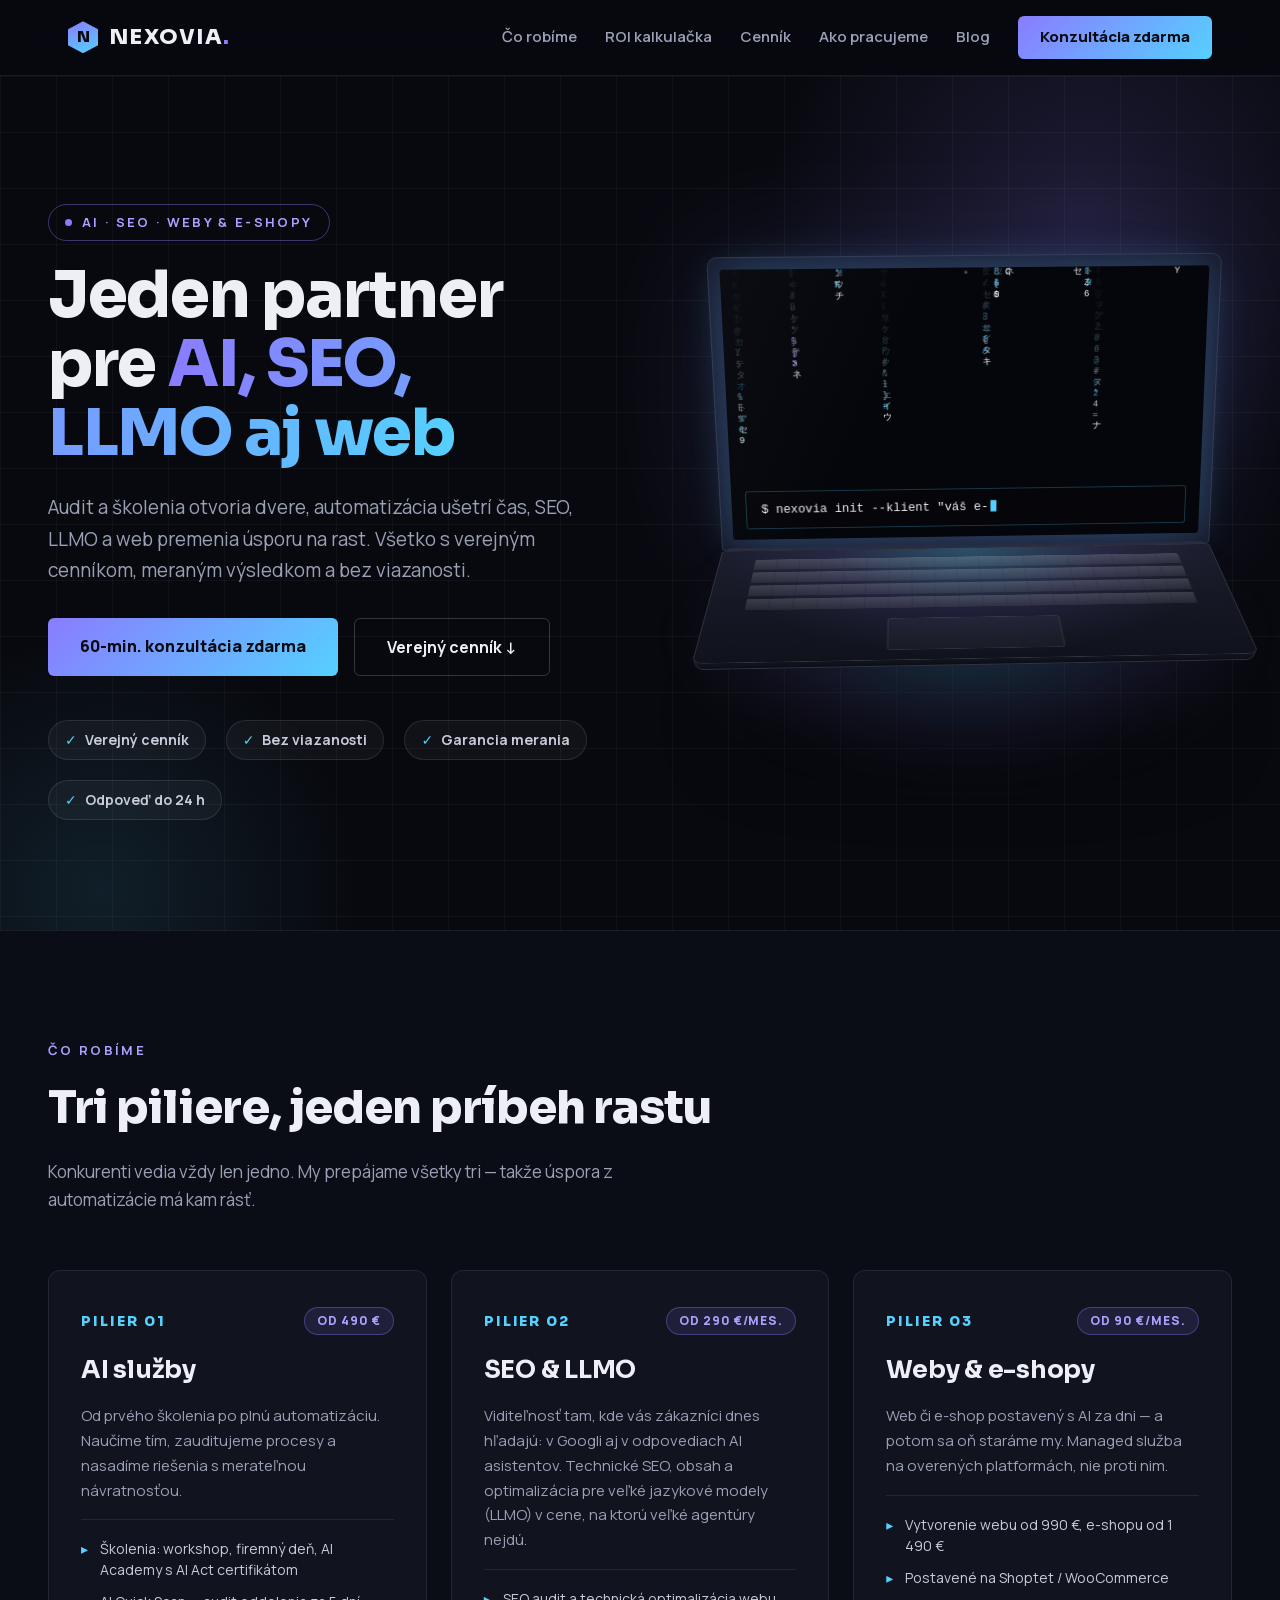
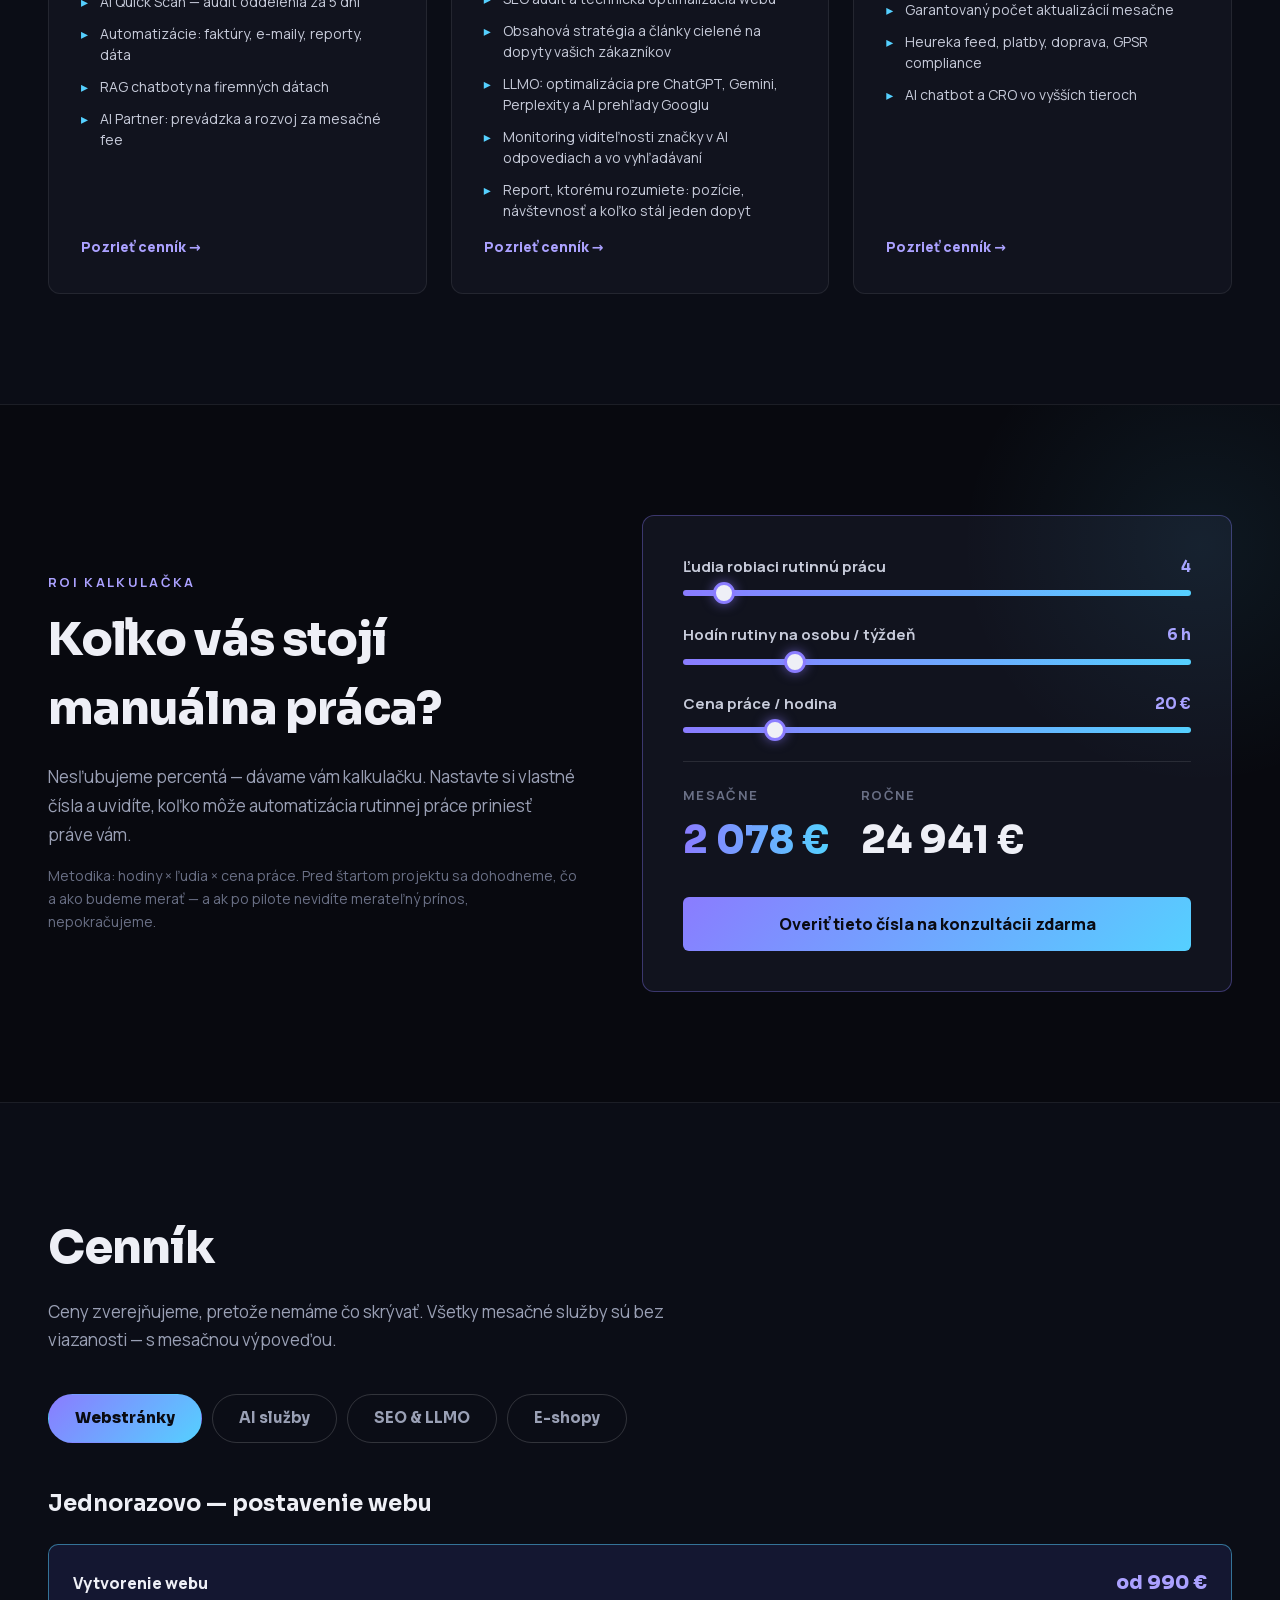
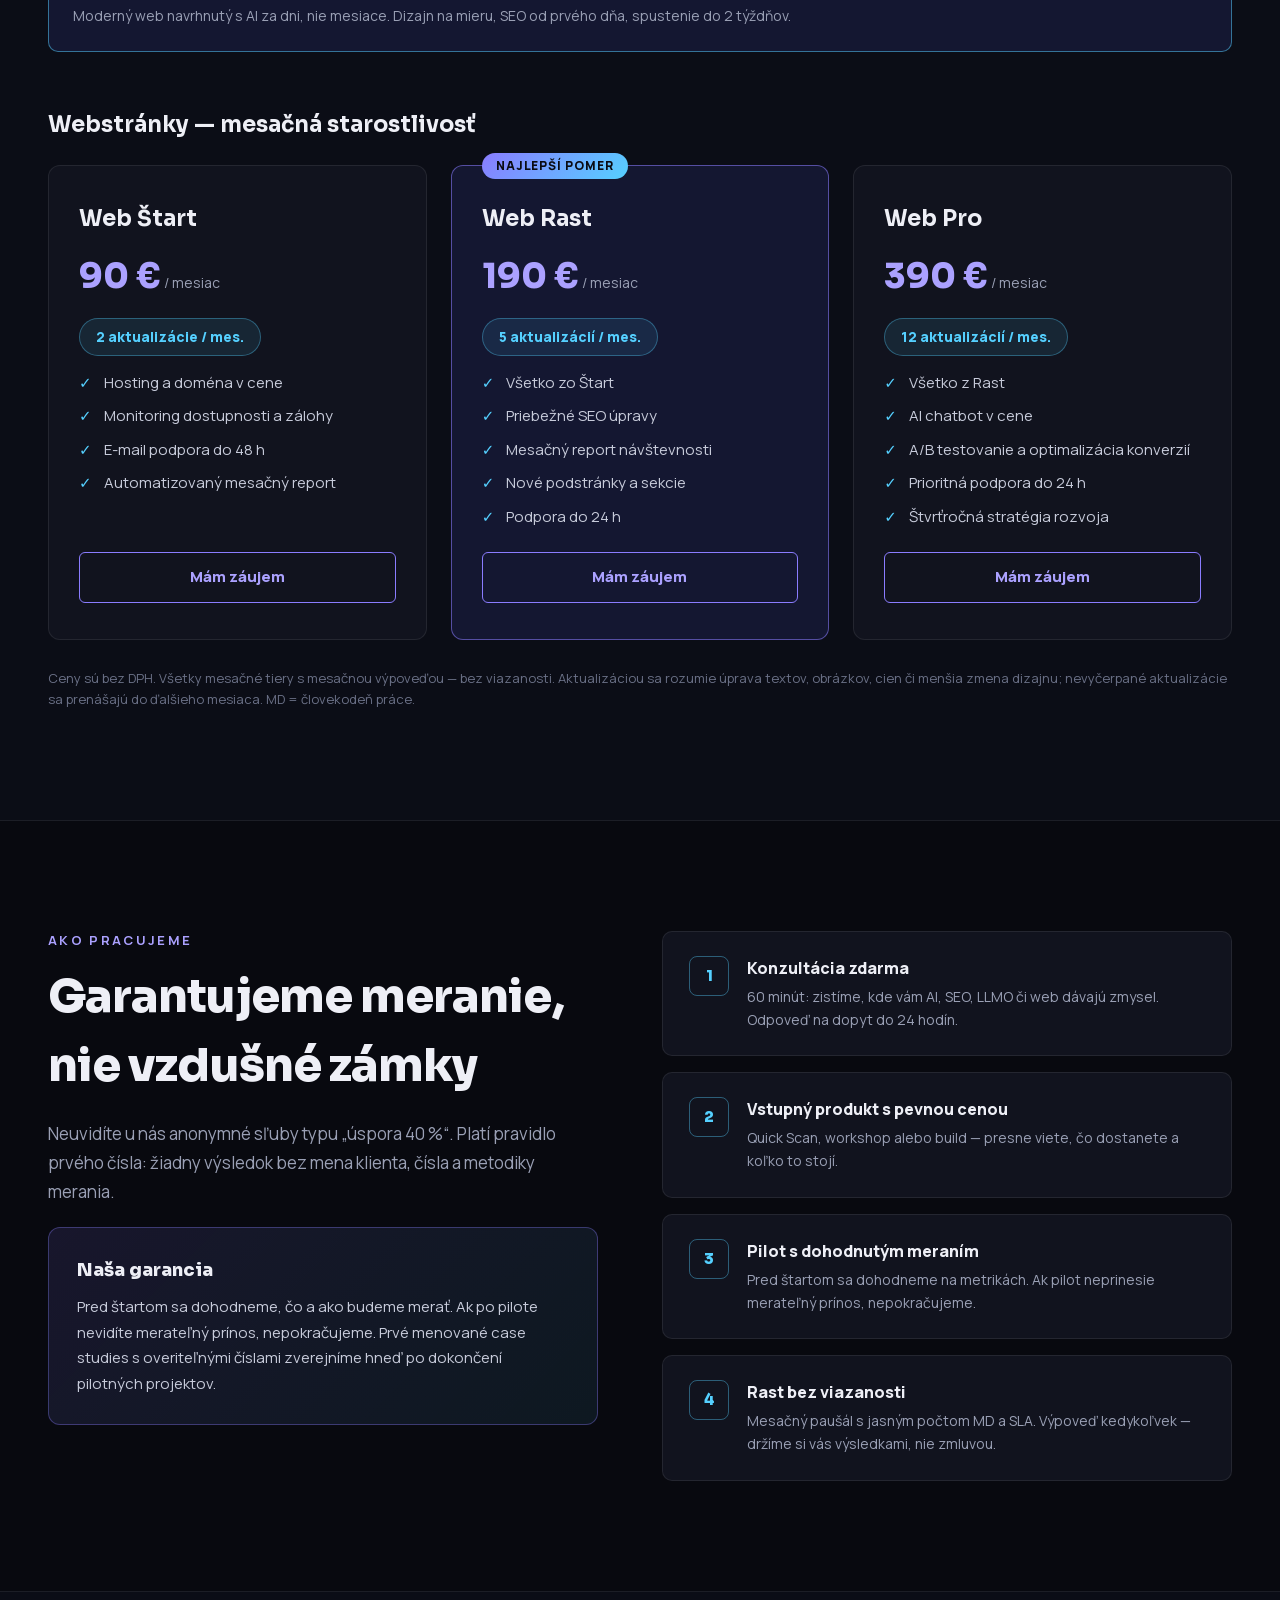
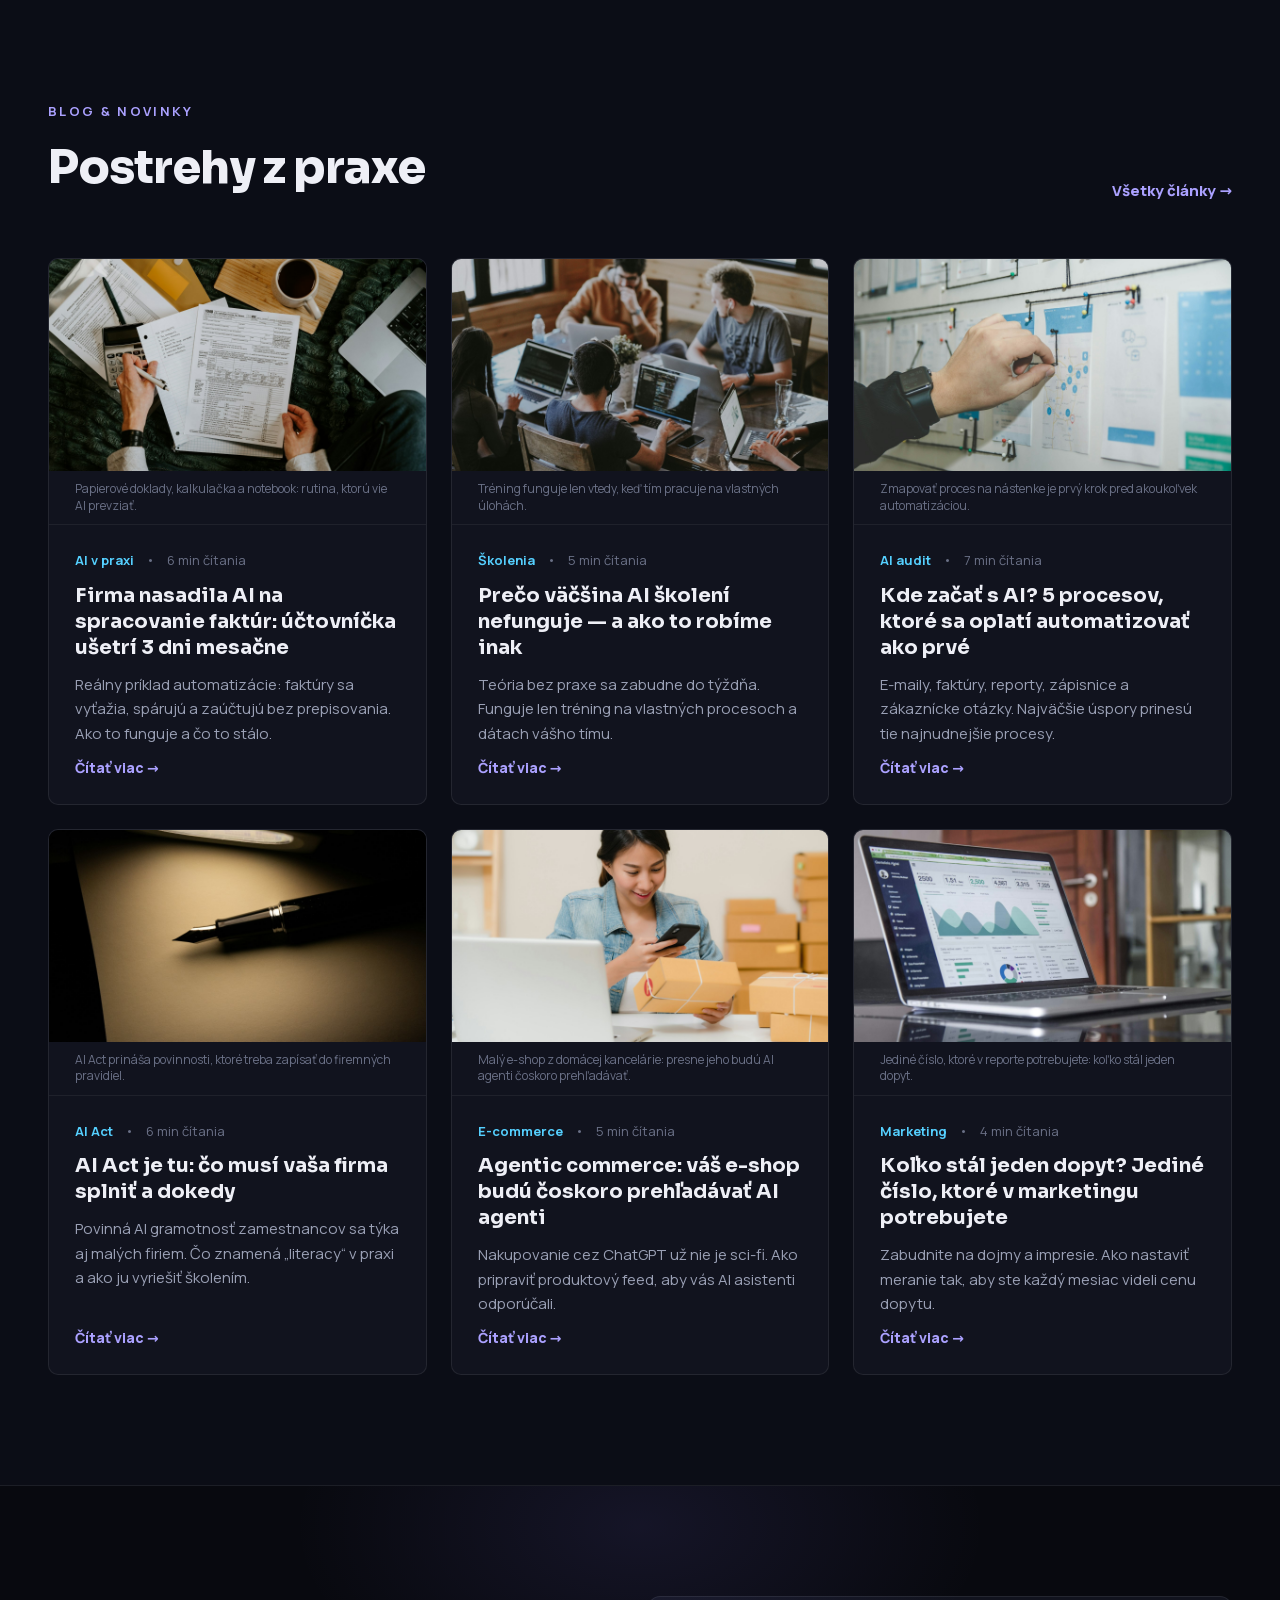
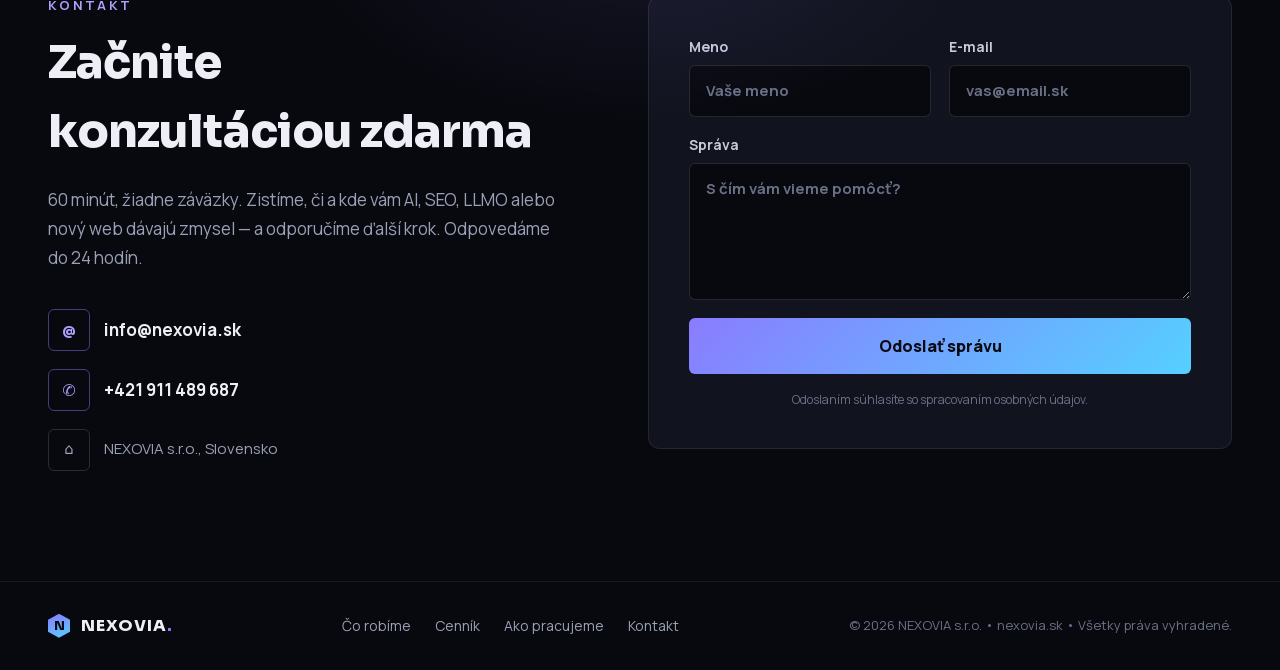
==== commit 909451f2: "Update preview: laptop hero that boots into the site" ====
--- a/index.html
+++ b/index.html
@@ -1 +1 @@
-<!DOCTYPE html><html lang="sk" class="manrope_d809bf20-module__djgtKq__variable sora_a4627259-module__S0cyNG__variable"><head><meta name="robots" content="noindex, nofollow"><meta charSet="utf-8"/><meta name="viewport" content="width=device-width, initial-scale=1"/><link rel="stylesheet" href="/_next/static/chunks/1k_a77gy92rus.css" data-precedence="next"/><link rel="preload" as="script" fetchPriority="low" href="/_next/static/chunks/0jvhpaew_uadu.js"/><script src="/_next/static/chunks/24uyhvvmdi5sa.js" async=""></script><script src="/_next/static/chunks/12_celfi3iros.js" async=""></script><script src="/_next/static/chunks/458li-alk1r9y.js" async=""></script><script src="/_next/static/chunks/turbopack-3ntusadgz2bo5.js" async=""></script><script src="/_next/static/chunks/021ib0sjfd8mh.js" async=""></script><script src="/_next/static/chunks/3sld24b1h5ffs.js" async=""></script><script src="/_next/static/chunks/38k2_7amoczom.js" async=""></script><script src="/_next/static/chunks/25t1y-fwur50m.js" async=""></script><meta name="theme-color" content="#08090f"/><title>NEXOVIA — Jeden partner pre AI, SEO, LLMO aj web</title><meta name="description" content="Jediný partner, ktorého malá firma potrebuje na AI, SEO, LLMO a web. Verejný cenník, garancia merania, bez viazanosti. AI školenia od 490 €, audit od 690 €, SEO &amp; LLMO od 290 €/mes."/><meta property="og:title" content="NEXOVIA — Jeden partner pre AI, SEO, LLMO aj web"/><meta property="og:description" content="Jediný partner, ktorého malá firma potrebuje na AI, SEO, LLMO a web. Verejný cenník, garancia merania, bez viazanosti. AI školenia od 490 €, audit od 690 €, SEO &amp; LLMO od 290 €/mes."/><meta property="og:site_name" content="NEXOVIA"/><meta property="og:locale" content="sk_SK"/><meta property="og:type" content="website"/><meta name="twitter:card" content="summary"/><meta name="twitter:title" content="NEXOVIA — Jeden partner pre AI, SEO, LLMO aj web"/><meta name="twitter:description" content="Jediný partner, ktorého malá firma potrebuje na AI, SEO, LLMO a web. Verejný cenník, garancia merania, bez viazanosti. AI školenia od 490 €, audit od 690 €, SEO &amp; LLMO od 290 €/mes."/><link rel="icon" href="/favicon.ico?favicon.2vob68tjqpejf.ico" sizes="256x256" type="image/x-icon"/><meta name="next-size-adjust" content=""/><script src="/_next/static/chunks/0cz1d0mv5g_q7.js" noModule=""></script></head><body class="flex min-h-dvh flex-col"><div hidden=""><!--$--><!--/$--></div><script type="application/ld+json">{"@context":"https://schema.org","@type":"Organization","name":"NEXOVIA","url":"http://localhost:3000"}</script><a href="#obsah" class="bg-gradient-brand sr-only z-[60] rounded-md px-5 py-3 font-bold text-on-accent focus:not-sr-only focus:fixed focus:top-3 focus:left-3">Preskočiť na obsah</a><header class="sticky top-0 z-50 border-b border-white/[0.07] bg-ink/80 backdrop-blur-[14px]"><nav aria-label="Hlavná navigácia" class="mx-auto flex max-w-[1240px] flex-wrap items-center justify-between gap-6 px-[clamp(20px,5vw,48px)] py-4"><a href="/" class="rounded-sm focus-visible:outline-2 focus-visible:outline-cyan"><span class="inline-flex items-center gap-[11px] text-fg"><span aria-hidden="true" class="font-display flex items-center justify-center font-extrabold text-on-accent bg-[linear-gradient(160deg,#8a7cff,#55d0ff)] [clip-path:polygon(50%_0%,100%_25%,100%_75%,50%_100%,0%_75%,0%_25%)] h-8 w-[30px] text-[15px]">N</span><span class="font-display font-extrabold tracking-[0.06em] text-[21px]">NEXOVIA<span class="text-violet">.</span></span></span></a><button type="button" class="flex h-10 w-10 items-center justify-center rounded-md border border-white/[0.12] text-fg lg:hidden" aria-expanded="false" aria-controls="site-menu" aria-label="Otvoriť menu"><span aria-hidden="true" class="flex flex-col gap-[5px]"><span class="block h-0.5 w-5 bg-current transition"></span><span class="block h-0.5 w-5 bg-current transition"></span><span class="block h-0.5 w-5 bg-current transition"></span></span></button><div id="site-menu" class="w-full basis-full flex-col gap-4 lg:flex lg:w-auto lg:basis-auto lg:flex-row lg:items-center lg:gap-[clamp(14px,2.5vw,28px)] hidden"><a href="/#piliere" class="text-[15px] font-semibold text-muted transition hover:text-fg">Čo robíme</a><a href="/#kalkulacka" class="text-[15px] font-semibold text-muted transition hover:text-fg">ROI kalkulačka</a><a href="/#cennik" class="text-[15px] font-semibold text-muted transition hover:text-fg">Cenník</a><a href="/#proces" class="text-[15px] font-semibold text-muted transition hover:text-fg">Ako pracujeme</a><a href="/blog" class="text-[15px] font-semibold text-muted transition hover:text-fg">Blog</a><a href="/#kontakt" class="bg-gradient-brand inline-block self-start rounded-md px-[22px] py-2.5 text-[15px] font-extrabold text-on-accent transition hover:opacity-85">Konzultácia zdarma</a></div></nav></header><main id="obsah" class="flex-1 overflow-x-clip"><section id="top" class="bg-grid relative overflow-hidden px-[clamp(20px,5vw,48px)] pt-[clamp(64px,10vw,130px)] pb-[clamp(64px,9vw,110px)]"><div aria-hidden="true" class="pointer-events-none absolute -top-[200px] -right-[140px] h-[680px] w-[680px] rounded-full bg-[radial-gradient(circle,rgba(138,124,255,0.16),transparent_65%)]"></div><div aria-hidden="true" class="pointer-events-none absolute -bottom-[240px] -left-[180px] h-[560px] w-[560px] rounded-full bg-[radial-gradient(circle,rgba(85,208,255,0.11),transparent_65%)]"></div><div class="relative mx-auto flex w-full max-w-[1240px] flex-wrap items-center gap-[clamp(32px,5vw,72px)]"><div class="animate-rise relative z-10 min-w-[300px] flex-[1_1_480px]"><p class="mb-5 inline-flex items-center gap-2.5 rounded-full border border-violet/40 px-4 py-2 text-[13px] font-bold tracking-[0.18em] text-violet-light uppercase"><span aria-hidden="true" class="animate-pulse-dot h-[7px] w-[7px] rounded-full bg-violet"></span>AI · SEO · Weby &amp; e-shopy</p><h1 class="font-display mb-6 text-[clamp(38px,5.2vw,64px)] leading-[1.08] font-extrabold tracking-[-0.02em] text-balance">Jeden partner pre <span class="text-gradient">AI, SEO, LLMO aj web</span></h1><p class="mb-8 max-w-[560px] text-[clamp(16px,1.6vw,19px)] leading-[1.65] text-muted text-pretty">Audit a školenia otvoria dvere, automatizácia ušetrí čas, SEO, LLMO a web premenia úsporu na rast. Všetko s verejným cenníkom, meraným výsledkom a bez viazanosti.</p><div class="mb-11 flex flex-wrap gap-4"><a href="#kontakt" class="inline-block rounded-md px-8 py-4 text-center text-base transition focus-visible:ring-2 focus-visible:ring-offset-2 focus-visible:ring-offset-ink focus-visible:outline-none bg-gradient-brand font-extrabold text-on-accent hover:opacity-85 focus-visible:ring-cyan">60-min. konzultácia zdarma</a><a href="#cennik" class="inline-block rounded-md px-8 py-4 text-center text-base transition focus-visible:ring-2 focus-visible:ring-offset-2 focus-visible:ring-offset-ink focus-visible:outline-none border border-white/[0.18] font-bold text-fg hover:border-violet hover:text-violet-light focus-visible:ring-violet">Verejný cenník ↓</a></div><ul class="flex flex-wrap gap-[clamp(12px,2vw,20px)]"><li class="inline-flex items-center gap-2 rounded-full border border-white/10 bg-white/[0.04] px-4 py-[9px] text-sm font-bold text-fg-2"><span aria-hidden="true" class="text-cyan">✓</span>Verejný cenník</li><li class="inline-flex items-center gap-2 rounded-full border border-white/10 bg-white/[0.04] px-4 py-[9px] text-sm font-bold text-fg-2"><span aria-hidden="true" class="text-cyan">✓</span>Bez viazanosti</li><li class="inline-flex items-center gap-2 rounded-full border border-white/10 bg-white/[0.04] px-4 py-[9px] text-sm font-bold text-fg-2"><span aria-hidden="true" class="text-cyan">✓</span>Garancia merania</li><li class="inline-flex items-center gap-2 rounded-full border border-white/10 bg-white/[0.04] px-4 py-[9px] text-sm font-bold text-fg-2"><span aria-hidden="true" class="text-cyan">✓</span>Odpoveď do 24 h</li></ul></div><div class="flex min-w-[280px] flex-[1_1_420px] justify-center [perspective:1200px]"><div role="img" aria-label="Svietiaca guľa z prúdiacej tekutiny, okolo nej karty s výsledkami: AI automatizácie, SEO &amp; LLMO viditeľnosť, web a e-shop" class="nx-orb relative aspect-square w-[min(600px,92vw)] cursor-grab touch-pan-y select-none"><span aria-hidden="true" class="nx-bubble absolute top-[8%] left-[4%] h-[9%] w-[9%] rounded-full bg-cyan/25 blur-md"></span><span aria-hidden="true" class="nx-bubble absolute top-[70%] left-[10%] h-[5%] w-[5%] rounded-full bg-violet/30 blur-sm" style="animation-delay:1.4s"></span><span aria-hidden="true" class="nx-bubble absolute top-[16%] right-[6%] h-[6%] w-[6%] rounded-full bg-violet/25 blur-md" style="animation-delay:0.7s"></span><canvas aria-hidden="true" class="absolute inset-0 h-full w-full"></canvas><div aria-hidden="true" class="absolute inset-[16%] hidden rounded-full bg-[radial-gradient(circle_at_38%_32%,rgba(238,239,246,0.9),rgba(85,208,255,0.75)_28%,rgba(138,124,255,0.7)_58%,rgba(8,9,15,0.2)_100%)] shadow-[0_0_120px_rgba(85,208,255,0.35)]"></div><div class="nx-card absolute rounded-xl border border-white/15 bg-[rgba(18,20,31,0.6)] shadow-[0_20px_50px_rgba(0,0,0,0.45)] backdrop-blur-md transition-colors hover:border-cyan/60 [transform-style:preserve-3d] max-sm:w-[40%] max-sm:p-2.5 sm:w-[clamp(150px,36%,210px)] sm:p-3.5 max-sm:top-0 max-sm:left-0 sm:top-[10%] sm:left-[-4%]"><div class="flex items-center gap-2"><span aria-hidden="true" class="h-2 w-2 rounded-full bg-violet-light"></span><span class="text-[11px] font-bold tracking-[0.12em] text-muted uppercase">AI automatizácia</span></div><div class="font-display mt-1.5 text-lg leading-none font-extrabold text-fg sm:text-[22px]">212</div><div class="mt-1 text-[11px] text-fg-2 sm:text-xs">faktúr spracovaných bez prepisovania</div><svg aria-hidden="true" viewBox="0 0 100 28" preserveAspectRatio="none" class="mt-2 h-6 w-full max-sm:hidden"><polyline points="0,24 14,20 28,22 42,14 56,16 70,9 84,10 100,3" fill="none" stroke="#aba1ff" stroke-width="2" stroke-linejoin="round" stroke-linecap="round"></polyline></svg></div><div class="nx-card absolute rounded-xl border border-white/15 bg-[rgba(18,20,31,0.6)] shadow-[0_20px_50px_rgba(0,0,0,0.45)] backdrop-blur-md transition-colors hover:border-cyan/60 [transform-style:preserve-3d] max-sm:w-[40%] max-sm:p-2.5 sm:w-[clamp(150px,36%,210px)] sm:p-3.5 max-sm:top-[4%] max-sm:right-0 sm:top-[34%] sm:right-[-3%]"><div class="flex items-center gap-2"><span aria-hidden="true" class="h-2 w-2 rounded-full bg-cyan"></span><span class="text-[11px] font-bold tracking-[0.12em] text-muted uppercase">SEO &amp; LLMO</span></div><div class="font-display mt-1.5 text-lg leading-none font-extrabold text-fg sm:text-[22px]">+38 %</div><div class="mt-1 text-[11px] text-fg-2 sm:text-xs">dopytov z Googlu a AI odpovedí</div><svg aria-hidden="true" viewBox="0 0 100 28" preserveAspectRatio="none" class="mt-2 h-6 w-full max-sm:hidden"><polyline points="0,22 14,23 28,18 42,19 56,12 70,13 84,6 100,4" fill="none" stroke="#55d0ff" stroke-width="2" stroke-linejoin="round" stroke-linecap="round"></polyline></svg></div><div class="nx-card absolute rounded-xl border border-white/15 bg-[rgba(18,20,31,0.6)] shadow-[0_20px_50px_rgba(0,0,0,0.45)] backdrop-blur-md transition-colors hover:border-cyan/60 [transform-style:preserve-3d] max-sm:w-[40%] max-sm:p-2.5 sm:w-[clamp(150px,36%,210px)] sm:p-3.5 max-sm:bottom-0 max-sm:left-[4%] sm:bottom-[6%] sm:left-[6%]"><div class="flex items-center gap-2"><span aria-hidden="true" class="h-2 w-2 rounded-full bg-fg"></span><span class="text-[11px] font-bold tracking-[0.12em] text-muted uppercase">Web &amp; e-shop</span></div><div class="font-display mt-1.5 text-lg leading-none font-extrabold text-fg sm:text-[22px]">12 €</div><div class="mt-1 text-[11px] text-fg-2 sm:text-xs">cena jedného dopytu po novom webe</div><svg aria-hidden="true" viewBox="0 0 100 28" preserveAspectRatio="none" class="mt-2 h-6 w-full max-sm:hidden"><polyline points="0,6 14,9 28,8 42,14 56,13 70,19 84,21 100,25" fill="none" stroke="#eeeff6" stroke-width="2" stroke-linejoin="round" stroke-linecap="round"></polyline></svg></div></div></div></div></section><section id="piliere" class="relative scroll-mt-20 border-y border-white/[0.07] bg-ink-2 px-[clamp(20px,5vw,48px)] py-[clamp(64px,9vw,110px)]"><div class="mx-auto w-full max-w-[1240px]"><p class="mb-3 text-[13px] font-bold tracking-[0.18em] text-violet-light uppercase">Čo robíme</p><h2 class="font-display text-[clamp(30px,3.6vw,46px)] font-extrabold tracking-[-0.02em] text-balance mb-4 max-w-[720px]">Tri piliere, jeden príbeh rastu</h2><p class="text-[17px] leading-[1.65] text-muted mb-14 max-w-[660px]">Konkurenti vedia vždy len jedno. My prepájame všetky tri — takže úspora z automatizácie má kam rásť.</p><div class="grid grid-cols-[repeat(auto-fit,minmax(300px,1fr))] gap-6"><article class="flex flex-col gap-4 rounded-xl border border-white/[0.08] bg-card px-8 py-9 transition duration-300 hover:-translate-y-1.5 hover:border-violet/60 hover:shadow-[0_24px_60px_rgba(138,124,255,0.15)]"><div class="flex items-center justify-between gap-3"><span class="font-display text-sm font-extrabold tracking-[0.14em] text-cyan">PILIER 01</span><span class="rounded-full border border-violet/35 bg-violet/[0.12] px-3 py-[5px] text-xs font-extrabold tracking-[0.08em] text-violet-light uppercase">od 490 €</span></div><h3 class="font-display text-[25px] font-bold tracking-[-0.01em]">AI služby</h3><p class="text-[15px] leading-[1.65] text-muted">Od prvého školenia po plnú automatizáciu. Naučíme tím, zauditujeme procesy a nasadíme riešenia s merateľnou návratnosťou.</p><ul class="flex flex-1 flex-col gap-[11px] border-t border-white/[0.08] pt-[18px]"><li class="flex items-baseline gap-3 text-sm leading-normal text-fg-2"><span aria-hidden="true" class="shrink-0 font-extrabold text-cyan">▸</span><span>Školenia: workshop, firemný deň, AI Academy s AI Act certifikátom</span></li><li class="flex items-baseline gap-3 text-sm leading-normal text-fg-2"><span aria-hidden="true" class="shrink-0 font-extrabold text-cyan">▸</span><span>AI Quick Scan — audit oddelenia za 5 dní</span></li><li class="flex items-baseline gap-3 text-sm leading-normal text-fg-2"><span aria-hidden="true" class="shrink-0 font-extrabold text-cyan">▸</span><span>Automatizácie: faktúry, e-maily, reporty, dáta</span></li><li class="flex items-baseline gap-3 text-sm leading-normal text-fg-2"><span aria-hidden="true" class="shrink-0 font-extrabold text-cyan">▸</span><span>RAG chatboty na firemných dátach</span></li><li class="flex items-baseline gap-3 text-sm leading-normal text-fg-2"><span aria-hidden="true" class="shrink-0 font-extrabold text-cyan">▸</span><span>AI Partner: prevádzka a rozvoj za mesačné fee</span></li></ul><a href="#cennik" class="text-sm font-extrabold text-violet-light hover:text-violet">Pozrieť cenník →</a></article><article class="flex flex-col gap-4 rounded-xl border border-white/[0.08] bg-card px-8 py-9 transition duration-300 hover:-translate-y-1.5 hover:border-violet/60 hover:shadow-[0_24px_60px_rgba(138,124,255,0.15)]"><div class="flex items-center justify-between gap-3"><span class="font-display text-sm font-extrabold tracking-[0.14em] text-cyan">PILIER 02</span><span class="rounded-full border border-violet/35 bg-violet/[0.12] px-3 py-[5px] text-xs font-extrabold tracking-[0.08em] text-violet-light uppercase">od 290 €/mes.</span></div><h3 class="font-display text-[25px] font-bold tracking-[-0.01em]">SEO &amp; LLMO</h3><p class="text-[15px] leading-[1.65] text-muted">Viditeľnosť tam, kde vás zákazníci dnes hľadajú: v Googli aj v odpovediach AI asistentov. Technické SEO, obsah a optimalizácia pre veľké jazykové modely (LLMO) v cene, na ktorú veľké agentúry nejdú.</p><ul class="flex flex-1 flex-col gap-[11px] border-t border-white/[0.08] pt-[18px]"><li class="flex items-baseline gap-3 text-sm leading-normal text-fg-2"><span aria-hidden="true" class="shrink-0 font-extrabold text-cyan">▸</span><span>SEO audit a technická optimalizácia webu</span></li><li class="flex items-baseline gap-3 text-sm leading-normal text-fg-2"><span aria-hidden="true" class="shrink-0 font-extrabold text-cyan">▸</span><span>Obsahová stratégia a články cielené na dopyty vašich zákazníkov</span></li><li class="flex items-baseline gap-3 text-sm leading-normal text-fg-2"><span aria-hidden="true" class="shrink-0 font-extrabold text-cyan">▸</span><span>LLMO: optimalizácia pre ChatGPT, Gemini, Perplexity a AI prehľady Googlu</span></li><li class="flex items-baseline gap-3 text-sm leading-normal text-fg-2"><span aria-hidden="true" class="shrink-0 font-extrabold text-cyan">▸</span><span>Monitoring viditeľnosti značky v AI odpovediach a vo vyhľadávaní</span></li><li class="flex items-baseline gap-3 text-sm leading-normal text-fg-2"><span aria-hidden="true" class="shrink-0 font-extrabold text-cyan">▸</span><span>Report, ktorému rozumiete: pozície, návštevnosť a koľko stál jeden dopyt</span></li></ul><a href="#cennik" class="text-sm font-extrabold text-violet-light hover:text-violet">Pozrieť cenník →</a></article><article class="flex flex-col gap-4 rounded-xl border border-white/[0.08] bg-card px-8 py-9 transition duration-300 hover:-translate-y-1.5 hover:border-violet/60 hover:shadow-[0_24px_60px_rgba(138,124,255,0.15)]"><div class="flex items-center justify-between gap-3"><span class="font-display text-sm font-extrabold tracking-[0.14em] text-cyan">PILIER 03</span><span class="rounded-full border border-violet/35 bg-violet/[0.12] px-3 py-[5px] text-xs font-extrabold tracking-[0.08em] text-violet-light uppercase">od 90 €/mes.</span></div><h3 class="font-display text-[25px] font-bold tracking-[-0.01em]">Weby &amp; e-shopy</h3><p class="text-[15px] leading-[1.65] text-muted">Web či e-shop postavený s AI za dni — a potom sa oň staráme my. Managed služba na overených platformách, nie proti nim.</p><ul class="flex flex-1 flex-col gap-[11px] border-t border-white/[0.08] pt-[18px]"><li class="flex items-baseline gap-3 text-sm leading-normal text-fg-2"><span aria-hidden="true" class="shrink-0 font-extrabold text-cyan">▸</span><span>Vytvorenie webu od 990 €, e-shopu od 1 490 €</span></li><li class="flex items-baseline gap-3 text-sm leading-normal text-fg-2"><span aria-hidden="true" class="shrink-0 font-extrabold text-cyan">▸</span><span>Postavené na Shoptet / WooCommerce</span></li><li class="flex items-baseline gap-3 text-sm leading-normal text-fg-2"><span aria-hidden="true" class="shrink-0 font-extrabold text-cyan">▸</span><span>Garantovaný počet aktualizácií mesačne</span></li><li class="flex items-baseline gap-3 text-sm leading-normal text-fg-2"><span aria-hidden="true" class="shrink-0 font-extrabold text-cyan">▸</span><span>Heureka feed, platby, doprava, GPSR compliance</span></li><li class="flex items-baseline gap-3 text-sm leading-normal text-fg-2"><span aria-hidden="true" class="shrink-0 font-extrabold text-cyan">▸</span><span>AI chatbot a CRO vo vyšších tieroch</span></li></ul><a href="#cennik" class="text-sm font-extrabold text-violet-light hover:text-violet">Pozrieť cenník →</a></article></div></div></section><section id="kalkulacka" class="relative scroll-mt-20 px-[clamp(20px,5vw,48px)] py-[clamp(64px,9vw,110px)] overflow-hidden"><div aria-hidden="true" class="pointer-events-none absolute rounded-full -top-[120px] -right-[180px] h-[520px] w-[520px] bg-[radial-gradient(circle,rgba(85,208,255,0.08),transparent_65%)]"></div><div class="mx-auto w-full max-w-[1240px] flex flex-wrap items-center gap-[clamp(40px,5vw,72px)]"><div class="min-w-[300px] flex-[1_1_400px]"><p class="mb-3 text-[13px] font-bold tracking-[0.18em] text-violet-light uppercase">ROI kalkulačka</p><h2 class="font-display text-[clamp(30px,3.6vw,46px)] font-extrabold tracking-[-0.02em] text-balance mb-5">Koľko vás stojí manuálna práca?</h2><p class="text-[17px] text-muted mb-4 leading-[1.7]">Nesľubujeme percentá — dávame vám kalkulačku. Nastavte si vlastné čísla a uvidíte, koľko môže automatizácia rutinnej práce priniesť práve vám.</p><p class="text-sm leading-relaxed text-dim">Metodika: hodiny × ľudia × cena práce. Pred štartom projektu sa dohodneme, čo a ako budeme merať — a ak po pilote nevidíte merateľný prínos, nepokračujeme.</p></div><div class="min-w-[300px] flex-[1_1_460px]"><div class="flex flex-col gap-7 rounded-xl border border-violet/35 bg-card p-[clamp(28px,4vw,40px)]"><div class="flex flex-col gap-3"><label for="_R_2jav9b_-people" class="flex justify-between text-[15px] font-bold text-fg-2"><span>Ľudia robiaci rutinnú prácu</span><span class="font-display text-violet-light">4</span></label><input id="_R_2jav9b_-people" type="range" min="1" max="50" step="1" class="w-full" value="4"/></div><div class="flex flex-col gap-3"><label for="_R_2jav9b_-hours" class="flex justify-between text-[15px] font-bold text-fg-2"><span>Hodín rutiny na osobu / týždeň</span><span class="font-display text-violet-light">6 h</span></label><input id="_R_2jav9b_-hours" type="range" min="1" max="25" step="1" class="w-full" value="6"/></div><div class="flex flex-col gap-3"><label for="_R_2jav9b_-rate" class="flex justify-between text-[15px] font-bold text-fg-2"><span>Cena práce / hodina</span><span class="font-display text-violet-light">20 €</span></label><input id="_R_2jav9b_-rate" type="range" min="8" max="80" step="1" class="w-full" value="20"/></div><dl class="flex flex-wrap gap-8 border-t border-white/10 pt-6" aria-live="polite"><div><dt class="mb-1.5 text-[13px] font-bold tracking-[0.1em] text-dim uppercase">Mesačne</dt><dd class="font-display text-gradient text-[clamp(28px,3vw,38px)] font-extrabold">2 078 €</dd></div><div><dt class="mb-1.5 text-[13px] font-bold tracking-[0.1em] text-dim uppercase">Ročne</dt><dd class="font-display text-[clamp(28px,3vw,38px)] font-extrabold text-fg">24 941 €</dd></div></dl><a href="#kontakt" class="inline-block rounded-md text-center text-base transition focus-visible:ring-2 focus-visible:ring-offset-2 focus-visible:ring-offset-ink focus-visible:outline-none bg-gradient-brand font-extrabold text-on-accent hover:opacity-85 focus-visible:ring-cyan px-6 py-[15px]">Overiť tieto čísla na konzultácii zdarma</a></div></div></div></section><section id="cennik" class="relative scroll-mt-20 px-[clamp(20px,5vw,48px)] py-[clamp(64px,9vw,110px)] border-y border-white/[0.07] bg-ink-2"><div class="mx-auto w-full max-w-[1240px]"><h2 class="font-display text-[clamp(30px,3.6vw,46px)] font-extrabold tracking-[-0.02em] text-balance mb-4 max-w-[720px]">Cenník</h2><p class="text-[17px] leading-[1.65] text-muted mb-10 max-w-[660px]">Ceny zverejňujeme, pretože nemáme čo skrývať. Všetky mesačné služby sú bez viazanosti — s mesačnou výpoveďou.</p><div><div role="tablist" aria-label="Oblasti cenníka" class="mb-11 flex flex-wrap gap-2.5"><button type="button" role="tab" id="price-tab-web" aria-selected="true" aria-controls="price-panel-web" class="font-display cursor-pointer rounded-full border px-[26px] py-3 text-[15px] transition focus-visible:ring-2 focus-visible:ring-cyan focus-visible:outline-none bg-gradient-brand border-transparent font-extrabold text-on-accent">Webstránky</button><button type="button" role="tab" id="price-tab-ai" aria-selected="false" aria-controls="price-panel-ai" class="font-display cursor-pointer rounded-full border px-[26px] py-3 text-[15px] transition focus-visible:ring-2 focus-visible:ring-cyan focus-visible:outline-none border-white/[0.16] bg-transparent font-bold text-muted hover:border-violet/60 hover:text-fg">AI služby</button><button type="button" role="tab" id="price-tab-mkt" aria-selected="false" aria-controls="price-panel-mkt" class="font-display cursor-pointer rounded-full border px-[26px] py-3 text-[15px] transition focus-visible:ring-2 focus-visible:ring-cyan focus-visible:outline-none border-white/[0.16] bg-transparent font-bold text-muted hover:border-violet/60 hover:text-fg">SEO &amp; LLMO</button><button type="button" role="tab" id="price-tab-eshop" aria-selected="false" aria-controls="price-panel-eshop" class="font-display cursor-pointer rounded-full border px-[26px] py-3 text-[15px] transition focus-visible:ring-2 focus-visible:ring-cyan focus-visible:outline-none border-white/[0.16] bg-transparent font-bold text-muted hover:border-violet/60 hover:text-fg">E-shopy</button></div><div role="tabpanel" id="price-panel-web" aria-labelledby="price-tab-web"><h3 class="font-display mb-6 text-[22px] font-bold text-fg">Jednorazovo — postavenie webu</h3><div class="mb-14 grid grid-cols-[repeat(auto-fit,minmax(250px,1fr))] gap-4"><div class="flex flex-col gap-2 rounded-[10px] border p-6 border-cyan/50 bg-card-hot"><div class="flex items-baseline justify-between gap-3"><span class="text-base font-extrabold text-fg">Vytvorenie webu</span><span class="font-display text-[19px] font-extrabold whitespace-nowrap text-violet-light">od 990 €</span></div><p class="text-sm leading-[1.55] text-muted">Moderný web navrhnutý s AI za dni, nie mesiace. Dizajn na mieru, SEO od prvého dňa, spustenie do 2 týždňov.</p></div></div><h3 class="font-display mb-6 text-[22px] font-bold text-fg">Webstránky — mesačná starostlivosť</h3><div class="grid grid-cols-[repeat(auto-fit,minmax(280px,1fr))] items-stretch gap-6"><div class="relative flex flex-col gap-4 rounded-xl border px-[30px] py-9 border-white/[0.08] bg-card"><h4 class="font-display text-[22px] font-bold">Web Štart</h4><div><span class="font-display text-[34px] font-extrabold text-violet-light">90 €</span><span class="text-sm text-muted"> <!-- -->/ mesiac</span></div><div class="inline-flex items-center gap-2 self-start rounded-full border border-cyan/35 bg-cyan/10 px-4 py-2 text-sm font-extrabold text-cyan">2 aktualizácie / mes.</div><ul class="flex flex-1 flex-col gap-[11px]"><li class="flex items-baseline gap-3 text-[15px] leading-normal text-fg-2"><span aria-hidden="true" class="shrink-0 font-extrabold text-cyan">✓</span><span>Hosting a doména v cene</span></li><li class="flex items-baseline gap-3 text-[15px] leading-normal text-fg-2"><span aria-hidden="true" class="shrink-0 font-extrabold text-cyan">✓</span><span>Monitoring dostupnosti a zálohy</span></li><li class="flex items-baseline gap-3 text-[15px] leading-normal text-fg-2"><span aria-hidden="true" class="shrink-0 font-extrabold text-cyan">✓</span><span>E-mail podpora do 48 h</span></li><li class="flex items-baseline gap-3 text-[15px] leading-normal text-fg-2"><span aria-hidden="true" class="shrink-0 font-extrabold text-cyan">✓</span><span>Automatizovaný mesačný report</span></li></ul><a href="#kontakt" class="inline-block rounded-md text-center transition focus-visible:ring-2 focus-visible:ring-offset-2 focus-visible:ring-offset-ink focus-visible:outline-none border border-violet font-extrabold text-violet-light hover:bg-violet hover:text-on-accent focus-visible:ring-violet mt-2 px-6 py-[13px] text-[15px]">Mám záujem</a></div><div class="relative flex flex-col gap-4 rounded-xl border px-[30px] py-9 border-violet/55 bg-card-hot"><span class="bg-gradient-brand absolute -top-[13px] left-[30px] rounded-full px-3.5 py-[5px] text-xs font-extrabold tracking-[0.08em] text-on-accent uppercase">Najlepší pomer</span><h4 class="font-display text-[22px] font-bold">Web Rast</h4><div><span class="font-display text-[34px] font-extrabold text-violet-light">190 €</span><span class="text-sm text-muted"> <!-- -->/ mesiac</span></div><div class="inline-flex items-center gap-2 self-start rounded-full border border-cyan/35 bg-cyan/10 px-4 py-2 text-sm font-extrabold text-cyan">5 aktualizácií / mes.</div><ul class="flex flex-1 flex-col gap-[11px]"><li class="flex items-baseline gap-3 text-[15px] leading-normal text-fg-2"><span aria-hidden="true" class="shrink-0 font-extrabold text-cyan">✓</span><span>Všetko zo Štart</span></li><li class="flex items-baseline gap-3 text-[15px] leading-normal text-fg-2"><span aria-hidden="true" class="shrink-0 font-extrabold text-cyan">✓</span><span>Priebežné SEO úpravy</span></li><li class="flex items-baseline gap-3 text-[15px] leading-normal text-fg-2"><span aria-hidden="true" class="shrink-0 font-extrabold text-cyan">✓</span><span>Mesačný report návštevnosti</span></li><li class="flex items-baseline gap-3 text-[15px] leading-normal text-fg-2"><span aria-hidden="true" class="shrink-0 font-extrabold text-cyan">✓</span><span>Nové podstránky a sekcie</span></li><li class="flex items-baseline gap-3 text-[15px] leading-normal text-fg-2"><span aria-hidden="true" class="shrink-0 font-extrabold text-cyan">✓</span><span>Podpora do 24 h</span></li></ul><a href="#kontakt" class="inline-block rounded-md text-center transition focus-visible:ring-2 focus-visible:ring-offset-2 focus-visible:ring-offset-ink focus-visible:outline-none border border-violet font-extrabold text-violet-light hover:bg-violet hover:text-on-accent focus-visible:ring-violet mt-2 px-6 py-[13px] text-[15px]">Mám záujem</a></div><div class="relative flex flex-col gap-4 rounded-xl border px-[30px] py-9 border-white/[0.08] bg-card"><h4 class="font-display text-[22px] font-bold">Web Pro</h4><div><span class="font-display text-[34px] font-extrabold text-violet-light">390 €</span><span class="text-sm text-muted"> <!-- -->/ mesiac</span></div><div class="inline-flex items-center gap-2 self-start rounded-full border border-cyan/35 bg-cyan/10 px-4 py-2 text-sm font-extrabold text-cyan">12 aktualizácií / mes.</div><ul class="flex flex-1 flex-col gap-[11px]"><li class="flex items-baseline gap-3 text-[15px] leading-normal text-fg-2"><span aria-hidden="true" class="shrink-0 font-extrabold text-cyan">✓</span><span>Všetko z Rast</span></li><li class="flex items-baseline gap-3 text-[15px] leading-normal text-fg-2"><span aria-hidden="true" class="shrink-0 font-extrabold text-cyan">✓</span><span>AI chatbot v cene</span></li><li class="flex items-baseline gap-3 text-[15px] leading-normal text-fg-2"><span aria-hidden="true" class="shrink-0 font-extrabold text-cyan">✓</span><span>A/B testovanie a optimalizácia konverzií</span></li><li class="flex items-baseline gap-3 text-[15px] leading-normal text-fg-2"><span aria-hidden="true" class="shrink-0 font-extrabold text-cyan">✓</span><span>Prioritná podpora do 24 h</span></li><li class="flex items-baseline gap-3 text-[15px] leading-normal text-fg-2"><span aria-hidden="true" class="shrink-0 font-extrabold text-cyan">✓</span><span>Štvrťročná stratégia rozvoja</span></li></ul><a href="#kontakt" class="inline-block rounded-md text-center transition focus-visible:ring-2 focus-visible:ring-offset-2 focus-visible:ring-offset-ink focus-visible:outline-none border border-violet font-extrabold text-violet-light hover:bg-violet hover:text-on-accent focus-visible:ring-violet mt-2 px-6 py-[13px] text-[15px]">Mám záujem</a></div></div></div><p class="mt-7 text-[13px] leading-relaxed text-dim">Ceny sú bez DPH. Všetky mesačné tiery s mesačnou výpoveďou — bez viazanosti. Aktualizáciou sa rozumie úprava textov, obrázkov, cien či menšia zmena dizajnu; nevyčerpané aktualizácie sa prenášajú do ďalšieho mesiaca. MD = človekodeň práce.</p></div></div></section><section id="proces" class="relative scroll-mt-20 px-[clamp(20px,5vw,48px)] py-[clamp(64px,9vw,110px)]"><div class="mx-auto w-full max-w-[1240px] flex flex-wrap items-start gap-[clamp(40px,5vw,80px)]"><div class="min-w-[300px] flex-[1_1_400px]"><p class="mb-3 text-[13px] font-bold tracking-[0.18em] text-violet-light uppercase">Ako pracujeme</p><h2 class="font-display text-[clamp(30px,3.6vw,46px)] font-extrabold tracking-[-0.02em] text-balance mb-5">Garantujeme meranie, nie vzdušné zámky</h2><p class="text-[17px] text-muted mb-5 leading-[1.7]">Neuvidíte u nás anonymné sľuby typu „úspora 40 %“. Platí pravidlo prvého čísla: žiadny výsledok bez mena klienta, čísla a metodiky merania.</p><div class="rounded-xl border border-violet/35 bg-[linear-gradient(135deg,rgba(138,124,255,0.12),rgba(85,208,255,0.08))] p-7"><div class="font-display mb-2.5 text-lg font-extrabold text-fg">Naša garancia</div><p class="text-[15px] leading-[1.7] text-fg-2">Pred štartom sa dohodneme, čo a ako budeme merať. Ak po pilote nevidíte merateľný prínos, nepokračujeme. Prvé menované case studies s overiteľnými číslami zverejníme hneď po dokončení pilotných projektov.</p></div></div><ol class="flex min-w-[300px] flex-[1_1_420px] flex-col gap-4"><li class="flex items-start gap-[18px] rounded-[10px] border border-white/[0.08] bg-card px-[26px] py-6"><span class="font-display flex h-10 w-10 shrink-0 items-center justify-center rounded-lg border border-cyan/40 text-[15px] font-extrabold text-cyan">1</span><span class="flex flex-col gap-1.5"><span class="text-base font-extrabold text-fg">Konzultácia zdarma</span><span class="text-sm leading-relaxed text-muted">60 minút: zistíme, kde vám AI, SEO, LLMO či web dávajú zmysel. Odpoveď na dopyt do 24 hodín.</span></span></li><li class="flex items-start gap-[18px] rounded-[10px] border border-white/[0.08] bg-card px-[26px] py-6"><span class="font-display flex h-10 w-10 shrink-0 items-center justify-center rounded-lg border border-cyan/40 text-[15px] font-extrabold text-cyan">2</span><span class="flex flex-col gap-1.5"><span class="text-base font-extrabold text-fg">Vstupný produkt s pevnou cenou</span><span class="text-sm leading-relaxed text-muted">Quick Scan, workshop alebo build — presne viete, čo dostanete a koľko to stojí.</span></span></li><li class="flex items-start gap-[18px] rounded-[10px] border border-white/[0.08] bg-card px-[26px] py-6"><span class="font-display flex h-10 w-10 shrink-0 items-center justify-center rounded-lg border border-cyan/40 text-[15px] font-extrabold text-cyan">3</span><span class="flex flex-col gap-1.5"><span class="text-base font-extrabold text-fg">Pilot s dohodnutým meraním</span><span class="text-sm leading-relaxed text-muted">Pred štartom sa dohodneme na metrikách. Ak pilot neprinesie merateľný prínos, nepokračujeme.</span></span></li><li class="flex items-start gap-[18px] rounded-[10px] border border-white/[0.08] bg-card px-[26px] py-6"><span class="font-display flex h-10 w-10 shrink-0 items-center justify-center rounded-lg border border-cyan/40 text-[15px] font-extrabold text-cyan">4</span><span class="flex flex-col gap-1.5"><span class="text-base font-extrabold text-fg">Rast bez viazanosti</span><span class="text-sm leading-relaxed text-muted">Mesačný paušál s jasným počtom MD a SLA. Výpoveď kedykoľvek — držíme si vás výsledkami, nie zmluvou.</span></span></li></ol></div></section><section id="blog" class="relative scroll-mt-20 px-[clamp(20px,5vw,48px)] py-[clamp(64px,9vw,110px)] border-y border-white/[0.07] bg-ink-2"><div class="mx-auto w-full max-w-[1240px]"><div class="mb-14 flex flex-wrap items-end justify-between gap-6"><div><p class="mb-3 text-[13px] font-bold tracking-[0.18em] text-violet-light uppercase">Blog &amp; novinky</p><h2 class="font-display text-[clamp(30px,3.6vw,46px)] font-extrabold tracking-[-0.02em] text-balance">Postrehy z praxe</h2></div><a class="text-[15px] font-extrabold text-violet-light hover:text-violet" href="/blog">Všetky články →</a></div><div class="grid grid-cols-[repeat(auto-fit,minmax(300px,1fr))] gap-6"><article class="flex flex-col overflow-hidden rounded-[10px] border border-white/[0.08] bg-card transition hover:border-violet/55"><figure class="relative m-0"><a tabindex="-1" aria-hidden="true" class="relative block aspect-[16/9] w-full" href="/blog/ai-spracovanie-faktur"><img alt="Ruky s perom nad daňovým formulárom a zoznamom dokladov, vedľa kalkulačka, káva a notebook na deke" loading="lazy" decoding="async" data-nimg="fill" class="object-cover" style="position:absolute;height:100%;width:100%;left:0;top:0;right:0;bottom:0;color:transparent" sizes="(min-width: 1240px) 400px, (min-width: 640px) 50vw, 100vw" src="/images/blog/ai-spracovanie-faktur.jpg"/></a><figcaption class="border-b border-white/[0.06] px-[26px] py-2.5 text-xs leading-snug text-dim">Papierové doklady, kalkulačka a notebook: rutina, ktorú vie AI prevziať.</figcaption></figure><div class="flex flex-1 flex-col gap-3 p-[26px]"><div class="flex items-center gap-3 text-[13px] text-dim"><span class="font-bold text-cyan">AI v praxi</span><span aria-hidden="true">•</span><span>6 min čítania</span></div><h3 class="font-display text-xl leading-[1.3] font-bold"><a class="text-fg hover:text-violet-light" href="/blog/ai-spracovanie-faktur">Firma nasadila AI na spracovanie faktúr: účtovníčka ušetrí 3 dni mesačne</a></h3><p class="flex-1 text-[15px] leading-relaxed text-muted">Reálny príklad automatizácie: faktúry sa vyťažia, spárujú a zaúčtujú bez prepisovania. Ako to funguje a čo to stálo.</p><a aria-label="Čítať viac: Firma nasadila AI na spracovanie faktúr: účtovníčka ušetrí 3 dni mesačne" class="text-sm font-extrabold text-violet-light hover:text-violet" href="/blog/ai-spracovanie-faktur">Čítať viac →</a></div></article><article class="flex flex-col overflow-hidden rounded-[10px] border border-white/[0.08] bg-card transition hover:border-violet/55"><figure class="relative m-0"><a tabindex="-1" aria-hidden="true" class="relative block aspect-[16/9] w-full" href="/blog/preco-ai-skolenia-nefunguju"><img alt="Päť ľudí s notebookmi pri drevenom stole v útulnej kancelárii s drevenými stenami" loading="lazy" decoding="async" data-nimg="fill" class="object-cover" style="position:absolute;height:100%;width:100%;left:0;top:0;right:0;bottom:0;color:transparent" sizes="(min-width: 1240px) 400px, (min-width: 640px) 50vw, 100vw" src="/images/blog/preco-ai-skolenia-nefunguju.jpg"/></a><figcaption class="border-b border-white/[0.06] px-[26px] py-2.5 text-xs leading-snug text-dim">Tréning funguje len vtedy, keď tím pracuje na vlastných úlohách.</figcaption></figure><div class="flex flex-1 flex-col gap-3 p-[26px]"><div class="flex items-center gap-3 text-[13px] text-dim"><span class="font-bold text-cyan">Školenia</span><span aria-hidden="true">•</span><span>5 min čítania</span></div><h3 class="font-display text-xl leading-[1.3] font-bold"><a class="text-fg hover:text-violet-light" href="/blog/preco-ai-skolenia-nefunguju">Prečo väčšina AI školení nefunguje — a ako to robíme inak</a></h3><p class="flex-1 text-[15px] leading-relaxed text-muted">Teória bez praxe sa zabudne do týždňa. Funguje len tréning na vlastných procesoch a dátach vášho tímu.</p><a aria-label="Čítať viac: Prečo väčšina AI školení nefunguje — a ako to robíme inak" class="text-sm font-extrabold text-violet-light hover:text-violet" href="/blog/preco-ai-skolenia-nefunguju">Čítať viac →</a></div></article><article class="flex flex-col overflow-hidden rounded-[10px] border border-white/[0.08] bg-card transition hover:border-violet/55"><figure class="relative m-0"><a tabindex="-1" aria-hidden="true" class="relative block aspect-[16/9] w-full" href="/blog/kde-zacat-s-ai"><img alt="Ruka pripína špendlík do nástenky s vytlačenými obrazovkami aplikácie prepojenými šnúrkou" loading="lazy" decoding="async" data-nimg="fill" class="object-cover" style="position:absolute;height:100%;width:100%;left:0;top:0;right:0;bottom:0;color:transparent" sizes="(min-width: 1240px) 400px, (min-width: 640px) 50vw, 100vw" src="/images/blog/kde-zacat-s-ai.jpg"/></a><figcaption class="border-b border-white/[0.06] px-[26px] py-2.5 text-xs leading-snug text-dim">Zmapovať proces na nástenke je prvý krok pred akoukoľvek automatizáciou.</figcaption></figure><div class="flex flex-1 flex-col gap-3 p-[26px]"><div class="flex items-center gap-3 text-[13px] text-dim"><span class="font-bold text-cyan">AI audit</span><span aria-hidden="true">•</span><span>7 min čítania</span></div><h3 class="font-display text-xl leading-[1.3] font-bold"><a class="text-fg hover:text-violet-light" href="/blog/kde-zacat-s-ai">Kde začať s AI? 5 procesov, ktoré sa oplatí automatizovať ako prvé</a></h3><p class="flex-1 text-[15px] leading-relaxed text-muted">E-maily, faktúry, reporty, zápisnice a zákaznícke otázky. Najväčšie úspory prinesú tie najnudnejšie procesy.</p><a aria-label="Čítať viac: Kde začať s AI? 5 procesov, ktoré sa oplatí automatizovať ako prvé" class="text-sm font-extrabold text-violet-light hover:text-violet" href="/blog/kde-zacat-s-ai">Čítať viac →</a></div></article><article class="flex flex-col overflow-hidden rounded-[10px] border border-white/[0.08] bg-card transition hover:border-violet/55"><figure class="relative m-0"><a tabindex="-1" aria-hidden="true" class="relative block aspect-[16/9] w-full" href="/blog/ai-act-co-musi-firma-splnit"><img alt="Plniace pero položené na prázdnom papieri pod teplým svetlom stolovej lampy" loading="lazy" decoding="async" data-nimg="fill" class="object-cover" style="position:absolute;height:100%;width:100%;left:0;top:0;right:0;bottom:0;color:transparent" sizes="(min-width: 1240px) 400px, (min-width: 640px) 50vw, 100vw" src="/images/blog/ai-act-co-musi-firma-splnit.jpg"/></a><figcaption class="border-b border-white/[0.06] px-[26px] py-2.5 text-xs leading-snug text-dim">AI Act prináša povinnosti, ktoré treba zapísať do firemných pravidiel.</figcaption></figure><div class="flex flex-1 flex-col gap-3 p-[26px]"><div class="flex items-center gap-3 text-[13px] text-dim"><span class="font-bold text-cyan">AI Act</span><span aria-hidden="true">•</span><span>6 min čítania</span></div><h3 class="font-display text-xl leading-[1.3] font-bold"><a class="text-fg hover:text-violet-light" href="/blog/ai-act-co-musi-firma-splnit">AI Act je tu: čo musí vaša firma splniť a dokedy</a></h3><p class="flex-1 text-[15px] leading-relaxed text-muted">Povinná AI gramotnosť zamestnancov sa týka aj malých firiem. Čo znamená „literacy“ v praxi a ako ju vyriešiť školením.</p><a aria-label="Čítať viac: AI Act je tu: čo musí vaša firma splniť a dokedy" class="text-sm font-extrabold text-violet-light hover:text-violet" href="/blog/ai-act-co-musi-firma-splnit">Čítať viac →</a></div></article><article class="flex flex-col overflow-hidden rounded-[10px] border border-white/[0.08] bg-card transition hover:border-violet/55"><figure class="relative m-0"><a tabindex="-1" aria-hidden="true" class="relative block aspect-[16/9] w-full" href="/blog/agentic-commerce"><img alt="Usmiata žena v domácej kancelárii skenuje telefónom balík, okolo nej notebook a kartónové krabice" loading="lazy" decoding="async" data-nimg="fill" class="object-cover" style="position:absolute;height:100%;width:100%;left:0;top:0;right:0;bottom:0;color:transparent" sizes="(min-width: 1240px) 400px, (min-width: 640px) 50vw, 100vw" src="/images/blog/agentic-commerce.jpg"/></a><figcaption class="border-b border-white/[0.06] px-[26px] py-2.5 text-xs leading-snug text-dim">Malý e-shop z domácej kancelárie: presne jeho budú AI agenti čoskoro prehľadávať.</figcaption></figure><div class="flex flex-1 flex-col gap-3 p-[26px]"><div class="flex items-center gap-3 text-[13px] text-dim"><span class="font-bold text-cyan">E-commerce</span><span aria-hidden="true">•</span><span>5 min čítania</span></div><h3 class="font-display text-xl leading-[1.3] font-bold"><a class="text-fg hover:text-violet-light" href="/blog/agentic-commerce">Agentic commerce: váš e-shop budú čoskoro prehľadávať AI agenti</a></h3><p class="flex-1 text-[15px] leading-relaxed text-muted">Nakupovanie cez ChatGPT už nie je sci-fi. Ako pripraviť produktový feed, aby vás AI asistenti odporúčali.</p><a aria-label="Čítať viac: Agentic commerce: váš e-shop budú čoskoro prehľadávať AI agenti" class="text-sm font-extrabold text-violet-light hover:text-violet" href="/blog/agentic-commerce">Čítať viac →</a></div></article><article class="flex flex-col overflow-hidden rounded-[10px] border border-white/[0.08] bg-card transition hover:border-violet/55"><figure class="relative m-0"><a tabindex="-1" aria-hidden="true" class="relative block aspect-[16/9] w-full" href="/blog/kolko-stal-jeden-dopyt"><img alt="Notebook na sklenenom stole s otvoreným analytickým prehľadom návštevnosti a grafmi" loading="lazy" decoding="async" data-nimg="fill" class="object-cover" style="position:absolute;height:100%;width:100%;left:0;top:0;right:0;bottom:0;color:transparent" sizes="(min-width: 1240px) 400px, (min-width: 640px) 50vw, 100vw" src="/images/blog/kolko-stal-jeden-dopyt.jpg"/></a><figcaption class="border-b border-white/[0.06] px-[26px] py-2.5 text-xs leading-snug text-dim">Jediné číslo, ktoré v reporte potrebujete: koľko stál jeden dopyt.</figcaption></figure><div class="flex flex-1 flex-col gap-3 p-[26px]"><div class="flex items-center gap-3 text-[13px] text-dim"><span class="font-bold text-cyan">Marketing</span><span aria-hidden="true">•</span><span>4 min čítania</span></div><h3 class="font-display text-xl leading-[1.3] font-bold"><a class="text-fg hover:text-violet-light" href="/blog/kolko-stal-jeden-dopyt">Koľko stál jeden dopyt? Jediné číslo, ktoré v marketingu potrebujete</a></h3><p class="flex-1 text-[15px] leading-relaxed text-muted">Zabudnite na dojmy a impresie. Ako nastaviť meranie tak, aby ste každý mesiac videli cenu dopytu.</p><a aria-label="Čítať viac: Koľko stál jeden dopyt? Jediné číslo, ktoré v marketingu potrebujete" class="text-sm font-extrabold text-violet-light hover:text-violet" href="/blog/kolko-stal-jeden-dopyt">Čítať viac →</a></div></article></div></div></section><section id="kontakt" class="relative scroll-mt-20 px-[clamp(20px,5vw,48px)] py-[clamp(64px,9vw,110px)] overflow-hidden"><div aria-hidden="true" class="pointer-events-none absolute rounded-full -top-[160px] left-1/2 h-[400px] w-[700px] -translate-x-1/2 bg-[radial-gradient(ellipse,rgba(138,124,255,0.1),transparent_70%)]"></div><div class="mx-auto w-full max-w-[1240px] flex flex-wrap gap-[clamp(40px,6vw,88px)]"><div class="min-w-[300px] flex-[1_1_380px]"><p class="mb-3 text-[13px] font-bold tracking-[0.18em] text-violet-light uppercase">Kontakt</p><h2 class="font-display text-[clamp(30px,3.6vw,46px)] font-extrabold tracking-[-0.02em] text-balance mb-5">Začnite konzultáciou zdarma</h2><p class="text-[17px] text-muted mb-9 leading-[1.7]">60 minút, žiadne záväzky. Zistíme, či a kde vám AI, SEO, LLMO alebo nový web dávajú zmysel — a odporučíme ďalší krok. Odpovedáme do 24 hodín.</p><address class="flex flex-col gap-[18px] not-italic"><a href="mailto:info@nexovia.sk" class="flex items-center gap-3.5 text-[17px] font-bold text-fg transition hover:text-violet-light"><span aria-hidden="true" class="flex h-[42px] w-[42px] shrink-0 items-center justify-center rounded-md border border-violet/45 text-base text-violet-light">@</span>info@nexovia.sk</a><a href="tel:+421911489687" class="flex items-center gap-3.5 text-[17px] font-bold text-fg transition hover:text-violet-light"><span aria-hidden="true" class="flex h-[42px] w-[42px] shrink-0 items-center justify-center rounded-md border border-violet/45 text-base text-violet-light">✆</span>+421 911 489 687</a><div class="flex items-center gap-3.5 text-[15px] text-muted"><span aria-hidden="true" class="flex h-[42px] w-[42px] shrink-0 items-center justify-center rounded-md border border-white/[0.14] text-[15px] text-muted">⌂</span>NEXOVIA s.r.o., Slovensko</div></address></div><div class="min-w-[300px] flex-[1_1_440px]"><form class="flex flex-col gap-[18px] rounded-xl border border-white/[0.08] bg-card p-[clamp(28px,4vw,40px)]"><div class="grid grid-cols-[repeat(auto-fit,minmax(180px,1fr))] gap-[18px]"><label for="_R_2nav9b_-name" class="flex flex-col gap-2 text-sm font-bold text-fg-2">Meno<input id="_R_2nav9b_-name" type="text" required="" autoComplete="name" placeholder="Vaše meno" class="rounded-md border border-white/[0.12] bg-ink px-4 py-3.5 text-[15px] text-fg outline-none placeholder:text-dim transition focus:border-violet focus-visible:ring-2 focus-visible:ring-violet/40" name="name"/></label><label for="_R_2nav9b_-email" class="flex flex-col gap-2 text-sm font-bold text-fg-2">E-mail<input id="_R_2nav9b_-email" type="email" required="" autoComplete="email" placeholder="vas@email.sk" class="rounded-md border border-white/[0.12] bg-ink px-4 py-3.5 text-[15px] text-fg outline-none placeholder:text-dim transition focus:border-violet focus-visible:ring-2 focus-visible:ring-violet/40" name="email"/></label></div><label for="_R_2nav9b_-message" class="flex flex-col gap-2 text-sm font-bold text-fg-2">Správa<textarea id="_R_2nav9b_-message" name="message" required="" rows="5" placeholder="S čím vám vieme pomôcť?" class="rounded-md border border-white/[0.12] bg-ink px-4 py-3.5 text-[15px] text-fg outline-none placeholder:text-dim transition focus:border-violet focus-visible:ring-2 focus-visible:ring-violet/40 resize-y"></textarea></label><button type="submit" class="bg-gradient-brand cursor-pointer rounded-md px-6 py-4 text-base font-extrabold text-on-accent transition hover:opacity-85 disabled:cursor-wait disabled:opacity-60">Odoslať správu</button><p class="text-center text-xs text-dim">Odoslaním súhlasíte so spracovaním osobných údajov.</p></form></div></div></section><!--$--><!--/$--></main><footer class="border-t border-white/[0.07] bg-ink px-[clamp(20px,5vw,48px)] py-8"><div class="mx-auto flex max-w-[1240px] flex-wrap items-center justify-between gap-5"><span class="inline-flex items-center gap-[11px] text-fg"><span aria-hidden="true" class="font-display flex items-center justify-center font-extrabold text-on-accent bg-[linear-gradient(160deg,#8a7cff,#55d0ff)] [clip-path:polygon(50%_0%,100%_25%,100%_75%,50%_100%,0%_75%,0%_25%)] h-6 w-[22px] text-xs">N</span><span class="font-display font-extrabold tracking-[0.06em] text-base">NEXOVIA<span class="text-violet">.</span></span></span><nav aria-label="Pätička" class="flex flex-wrap gap-6"><a href="/#piliere" class="text-sm text-muted transition hover:text-fg">Čo robíme</a><a href="/#cennik" class="text-sm text-muted transition hover:text-fg">Cenník</a><a href="/#proces" class="text-sm text-muted transition hover:text-fg">Ako pracujeme</a><a href="/#kontakt" class="text-sm text-muted transition hover:text-fg">Kontakt</a></nav><span class="text-[13px] text-dim">© 2026 NEXOVIA s.r.o. • nexovia.sk • Všetky práva vyhradené.</span></div></footer><script src="/_next/static/chunks/0jvhpaew_uadu.js" id="_R_" async=""></script><script>(self.__next_f=self.__next_f||[]).push([0])</script><script>self.__next_f.push([1,"1:\"$Sreact.fragment\"\n2:I[49574,[\"/_next/static/chunks/021ib0sjfd8mh.js\",\"/_next/static/chunks/3sld24b1h5ffs.js\"],\"SiteHeader\"]\n3:I[39756,[\"/_next/static/chunks/021ib0sjfd8mh.js\",\"/_next/static/chunks/3sld24b1h5ffs.js\"],\"default\"]\n4:I[37457,[\"/_next/static/chunks/021ib0sjfd8mh.js\",\"/_next/static/chunks/3sld24b1h5ffs.js\"],\"default\"]\n11:I[68027,[\"/_next/static/chunks/021ib0sjfd8mh.js\",\"/_next/static/chunks/3sld24b1h5ffs.js\"],\"default\",1]\n:HL[\"/_next/static/chunks/1k_a77gy92rus.css\",\"style\"]\n:HL[\"/_next/static/media/3dbe685087e51055-s.p.3go3gb1_xu4rn.woff2\",\"font\",{\"crossOrigin\":\"\",\"type\":\"font/woff2\"}]\n:HL[\"/_next/static/media/6ab0db14f70d8ed6-s.p.1_0gbi-gsbqmd.woff2\",\"font\",{\"crossOrigin\":\"\",\"type\":\"font/woff2\"}]\n:HL[\"/_next/static/media/6bd983bd58a87a3d-s.p.1hey5yyym6mz_.woff2\",\"font\",{\"crossOrigin\":\"\",\"type\":\"font/woff2\"}]\n:HL[\"/_next/static/media/a343f882a40d2cc9-s.p.0p-wng2nn8o-p.woff2\",\"font\",{\"crossOrigin\":\"\",\"type\":\"font/woff2\"}]\n0:{\"P\":null,\"c\":[\"\",\"\"],\"q\":\"\",\"i\":false,\"f\":[[[\"\",{\"children\":[\"__PAGE__\",{},\"$undefined\",\"$undefined\",4096]},\"$undefined\",\"$undefined\",4112],[[\"$\",\"$1\",\"c\",{\"children\":[[[\"$\",\"link\",\"0\",{\"rel\":\"stylesheet\",\"href\":\"/_next/static/chunks/1k_a77gy92rus.css\",\"precedence\":\"next\",\"crossOrigin\":\"$undefined\",\"nonce\":\"$undefined\"}],[\"$\",\"script\",\"script-0\",{\"src\":\"/_next/static/chunks/021ib0sjfd8mh.js\",\"async\":true,\"nonce\":\"$undefined\"}],[\"$\",\"script\",\"script-1\",{\"src\":\"/_next/static/chunks/3sld24b1h5ffs.js\",\"async\":true,\"nonce\":\"$undefined\"}]],[\"$\",\"html\",null,{\"lang\":\"sk\",\"className\":\"manrope_d809bf20-module__djgtKq__variable sora_a4627259-module__S0cyNG__variable\",\"children\":[\"$\",\"body\",null,{\"className\":\"flex min-h-dvh flex-col\",\"children\":[null,[\"$\",\"script\",null,{\"type\":\"application/ld+json\",\"dangerouslySetInnerHTML\":{\"__html\":\"{\\\"@context\\\":\\\"https://schema.org\\\",\\\"@type\\\":\\\"Organization\\\",\\\"name\\\":\\\"NEXOVIA\\\",\\\"url\\\":\\\"http://localhost:3000\\\"}\"}}],[\"$\",\"a\",null,{\"href\":\"#obsah\",\"className\":\"bg-gradient-brand sr-only z-[60] rounded-md px-5 py-3 font-bold text-on-accent focus:not-sr-only focus:fixed focus:top-3 focus:left-3\",\"children\":\"Preskočiť na obsah\"}],[[\"$\",\"$L2\",null,{}],[\"$\",\"main\",null,{\"id\":\"obsah\",\"className\":\"flex-1 overflow-x-clip\",\"children\":[\"$\",\"$L3\",null,{\"parallelRouterKey\":\"children\",\"error\":\"$undefined\",\"errorStyles\":\"$undefined\",\"errorScripts\":\"$undefined\",\"template\":[\"$\",\"$L4\",null,{}],\"templateStyles\":\"$undefined\",\"templateScripts\":\"$undefined\",\"notFound\":[[\"$\",\"div\",null,{\"className\":\"mx-auto w-full max-w-2xl px-6 py-24 text-center sm:py-32\",\"children\":[[\"$\",\"p\",null,{\"className\":\"font-display text-gradient text-6xl font-extrabold\",\"children\":\"404\"}],[\"$\",\"h1\",null,{\"className\":\"font-display mt-4 text-3xl font-extrabold sm:text-4xl\",\"children\":\"Stránka sa nenašla\"}],[\"$\",\"p\",null,{\"className\":\"mt-4 text-lg text-muted\",\"children\":\"Odkaz je neplatný alebo stránka už neexistuje. Vráťte sa na úvod a skúste to znova.\"}],[\"$\",\"a\",null,{\"href\":\"/\",\"className\":\"inline-block rounded-md px-8 py-4 text-center text-base transition focus-visible:ring-2 focus-visible:ring-offset-2 focus-visible:ring-offset-ink focus-visible:outline-none bg-gradient-brand font-extrabold text-on-accent hover:opacity-85 focus-visible:ring-cyan mt-8\",\"children\":\"Späť na úvod\"}]]}],[]],\"forbidden\":\"$undefined\",\"unauthorized\":\"$undefined\"}]}],[\"$\",\"footer\",null,{\"className\":\"border-t border-white/[0.07] bg-ink px-[clamp(20px,5vw,48px)] py-8\",\"children\":[\"$\",\"div\",null,{\"className\":\"mx-auto flex max-w-[1240px] flex-wrap items-center justify-between gap-5\",\"children\":[[\"$\",\"span\",null,{\"className\":\"inline-flex items-center gap-[11px] text-fg\",\"children\":[[\"$\",\"span\",null,{\"aria-hidden\":\"true\",\"className\":\"font-display flex items-center justify-center font-extrabold text-on-accent bg-[linear-gradient(160deg,#8a7cff,#55d0ff)] [clip-path:polygon(50%_0%,100%_25%,100%_75%,50%_100%,0%_75%,0%_25%)] h-6 w-[22px] text-xs\",\"children\":\"N\"}],[\"$\",\"span\",null,{\"className\":\"font-display font-extrabold tracking-[0.06em] text-base\",\"children\":[\"NEXOVIA\",[\"$\",\"span\",null,{\"className\":\"text-violet\",\"children\":\".\"}]]}]]}],[\"$\",\"nav\",null,{\"aria-label\":\"Pätička\",\"className\":\"flex flex-wrap gap-6\",\"children\":[[\"$\",\"a\",\"/#piliere\",{\"href\":\"/#piliere\",\"className\":\"text-sm text-muted transition hover:text-fg\",\"children\":\"Čo robíme\"}],[\"$\",\"a\",\"/#cennik\",{\"href\":\"/#cennik\",\"className\":\"text-sm text-muted transition hover:text-fg\",\"children\":\"Cenník\"}],[\"$\",\"a\",\"/#proces\",{\"href\":\"/#proces\",\"className\":\"text-sm text-muted transition hover:text-fg\",\"children\":\"Ako pracujeme\"}],[\"$\",\"a\",\"/#kontakt\",{\"href\":\"/#kontakt\",\"className\":\"text-sm text-muted transition hover:text-fg\",\"children\":\"Kontakt\"}]]}],[\"$\",\"span\",null,{\"className\":\"text-[13px] text-dim\",\"children\":\"© 2026 NEXOVIA s.r.o. • nexovia.sk • Všetky práva vyhradené.\"}]]}]}]]]}]}]]}],{\"children\":[[\"$\",\"$1\",\"c\",{\"children\":[[[\"$\",\"section\",null,{\"id\":\"top\",\"className\":\"bg-grid relative overflow-hidden px-[clamp(20px,5vw,48px)] pt-[clamp(64px,10vw,130px)] pb-[clamp(64px,9vw,110px)]\",\"children\":[[\"$\",\"div\",null,{\"aria-hidden\":\"true\",\"className\":\"pointer-events-none absolute -top-[200px] -right-[140px] h-[680px] w-[680px] rounded-full bg-[radial-gradient(circle,rgba(138,124,255,0.16),transparent_65%)]\"}],\"$L5\",\"$L6\"]}],\"$L7\",\"$L8\",\"$L9\",\"$La\",\"$Lb\",\"$Lc\"],[\"$Ld\",\"$Le\"],\"$Lf\"]}],{},null,false,null]},null,false,null],\"$L10\",false]],\"m\":\"$undefined\",\"G\":[\"$11\",[\"$L12\"]],\"S\":false,\"h\":null,\"r\":\"$undefined\",\"s\":\"$undefined\",\"a\":\"$undefined\",\"l\":\"$undefined\",\"p\":\"$undefined\",\"d\":\"$undefined\",\"b\":\"BqXhICLFTbwYBiHAGu9QV\"}\n13:I[37321,[\"/_next/static/chunks/021ib0sjfd8mh.js\",\"/_next/static/chunks/3sld24b1h5ffs.js\",\"/_next/static/chunks/38k2_7amoczom.js\",\"/_next/static/chunks/25t1y-fwur50m.js\"],\"HeroOrb\"]\n1a:I[13394,[\"/_next/static/chunks/021ib0sjfd8mh.js\",\"/_next/static/chunks/3sld24b1h5ffs.js\",\"/_next/static/chunks/38k2_7amoczom.js\",\"/_next/static/chunks/25t1y-fwur50m.js\"],\"RoiCalculator\"]\n1b:I[78872,[\"/_next/static/chunks/021ib0sjfd8mh.js\",\"/_next/static/chunks/3sld24b1h5ffs.js\",\"/_next/static/chunks/38k2_7amoczom.js\",\"/_next/static/chunks/25t1y-fwur50m.js\"],\"Pricing\"]\n1d:I[22016,[\"/_next/static/chunks/021ib0sjfd8mh.js\",\"/_next/static/chunks/3sld24b1h5ffs.js\",\"/_next/static/chunks/38k2_7amoczom.js\",\"/_next/static/chunks/25t1y-fwur50m.js\"],\"\"]\n1e:I[5500,[\"/_next/static/chunks/021ib0sjfd8mh.js\",\"/_next/static/chunks/3sld24b1h5ffs.js\",\"/_next/static/chunks/38k2_7amoczom.js\",\"/_next/static/chunks/25t1y-fwur50m.js\"],\"Image\"]\n28:I[68493,[\"/_next/static/chunks/021ib0sjfd8mh.js\",\"/_next/static/chunks/3sld24b1h5ffs.js\",\"/_next/static/chunks/38k2_7amoczom.js\",\"/_next/static/chunks/25t1y-fwur50m.js\"],\"InquiryForm\"]\n29:I[97367,[\"/_next/static/chunks/021ib0sjfd8mh.js\",\"/_next/static/chunks/3sld24b1h5ffs.js\"],\"OutletBoundary\"]\n2a:\"$Sreact.suspense\"\n2c:I[97367,[\"/_next/static/chunks/021ib0sjfd8mh.js\",\"/_next/static/chunks/3sld24b1h5ffs.js\"],\"ViewportBoundary\"]\n2e:I[97367,[\"/_next/static/chunks/021ib0sjfd8mh.js\",\"/_next/static/chunks/3sld24b1h5ffs.js\"],\"MetadataBoundary\"]\n5:[\"$\",\"div\",null,{\"aria-hidden\":\"true\",\"className\":\"pointer-events-none absolute -bottom-[240px] -left-[180px] h-[560px] w-[560px] rounded-full bg-[radial-gradient(circle,rgba(85,208,255,0.11),transparent_65%)]\"}]\n6:[\"$\",\"div\",null,{\"className\":\"relative mx-auto flex w-full max-w-[1240px] flex-wrap items-center gap-[clamp(32px,5vw,72px)]\",\"children\":[[\"$\",\"div\",null,{\"className\":\"animate-rise relative z-10 min-w-[300px] flex-[1_1_480px]\",\"children\":[[\"$\",\"p\",null,{\"className\":\"mb-5 inline-flex items-center gap-2.5 rounded-full border border-violet/40 px-4 py-2 text-[13px] font-bold tracking-[0.18em] text-violet-light uppercase\",\"children\":[[\"$\",\"span\",null,{\"aria-hidden\":\"true\",\"className\":\"animate-pulse-dot h-[7px] w-[7px] rounded-full bg-violet\"}],\"AI · SEO · Weby \u0026 e-shopy\"]}],[\"$\",\"h1\",null,{\"className\":\"font-display mb-6 text-[clamp(38px,5.2vw,64px)] leading-[1.08] font-extrabold tracking-[-0.02em] text-balance\",\"children\":[\"Jeden partner pre \",[\"$\",\"span\",null,{\"className\":\"text-gradient\",\"children\":\"AI, SEO, LLMO aj web\"}]]}],[\"$\",\"p\",null,{\"className\":\"mb-8 max-w-[560px] text-[clamp(16px,1.6vw,19px)] leading-[1.65] text-muted text-pretty\",\"children\":\"Audit a školenia otvoria dvere, automatizácia ušetrí čas, SEO, LLMO a web premenia úsporu na rast. Všetko s verejným cenníkom, meraným výsledkom a bez viazanosti.\"}],[\"$\",\"div\",null,{\"className\":\"mb-11 flex flex-wrap gap-4\",\"children\":[[\"$\",\"a\",null,{\"href\":\"#kontakt\",\"className\":\"inline-block rounded-md px-8 py-4 text-center text-base transition focus-visible:ring-2 focus-visible:ring-offset-2 focus-visible:ring-offset-ink focus-visible:outline-none bg-gradient-brand font-extrabold text-on-accent hover:opacity-85 focus-visible:ring-cyan\",\"children\":\"60-min. konzultácia zdarma\"}],[\"$\",\"a\",null,{\"href\":\"#cennik\",\"className\":\"inline-block rounded-md px-8 py-4 text-center text-base transition focus-visible:ring-2 focus-visible:ring-offset-2 focus-visible:ring-offset-ink focus-visible:outline-none border border-white/[0.18] font-bold text-fg hover:border-violet hover:text-violet-light focus-visible:ring-violet\",\"children\":\"Verejný cenník ↓\"}]]}],[\"$\",\"ul\",null,{\"className\":\"flex flex-wrap gap-[clamp(12px,2vw,20px)]\",\"children\":[[\"$\",\"li\",\"Verejný cenník\",{\"className\":\"inline-flex items-center gap-2 rounded-full border border-white/10 bg-white/[0.04] px-4 py-[9px] text-sm font-bold text-fg-2\",\"children\":[[\"$\",\"span\",null,{\"aria-hidden\":\"true\",\"className\":\"text-cyan\",\"children\":\"✓\"}],\"Verejný cenník\"]}],[\"$\",\"li\",\"Bez viazanosti\",{\"className\":\"inline-flex items-center gap-2 rounded-full border border-white/10 bg-white/[0.04] px-4 py-[9px] text-sm font-bold text-fg-2\",\"children\":[[\"$\",\"span\",null,{\"aria-hidden\":\"true\",\"className\":\"text-cyan\",\"children\":\"✓\"}],\"Bez viazanosti\"]}],[\"$\",\"li\",\"Garancia merania\",{\"className\":\"inline-flex items-center gap-2 rounded-full border border-white/10 bg-white/[0.04] px-4 py-[9px] text-sm font-bold text-fg-2\",\"children\":[[\"$\",\"span\",null,{\"aria-hidden\":\"true\",\"className\":\"text-cyan\",\"children\":\"✓\"}],\"Garancia merania\"]}],[\"$\",\"li\",\"Odpoveď do 24 h\",{\"className\":\"inline-flex items-center gap-2 rounded-full border border-white/10 bg-white/[0.04] px-4 py-[9px] text-sm font-bold text-fg-2\",\"children\":[[\"$\",\"span\",null,{\"aria-hidden\":\"true\",\"className\":\"text-cyan\",\"children\":\"✓\"}],\"Odpoveď do 24 h\"]}]]}]]}],[\"$\",\"div\",null,{\"className\":\"flex min-w-[280px] flex-[1_1_420px] justify-center [perspective:1200px]\",\"children\":[\"$\",\"$L13\",null,{}]}]]}]\n7:[\"$\",\"section\",null,{\"id\":\"piliere\",\"className\":\"relative scroll-mt-20 border-y border-white/[0.07] bg-ink-2 px-[clamp(20px,5vw,48px)] py-[clamp(64px,9vw,110px)]\",\"children\":[\"$\",\"div\",null,{\"className\":\"mx-auto w-full max-w-[1240px]\",\"children\":[[\"$\",\"p\",null,{\"className\":\"mb-3 text-[13px] font-bold tracking-[0.18em] text-violet-light uppercase\",\"children\":\"Čo robíme\"}],[\"$\",\"h2\",null,{\"className\":\"font-display text-[clamp(30px,3.6vw,46px)] font-extrabold tracking-[-0.02em] text-balance mb-4 max-w-[720px]\",\"children\":\"Tri piliere, jeden príbeh rastu\"}],[\"$\",\"p\",null,{\"className\":\"text-[17px] leading-[1.65] text-muted mb-14 max-w-[660px]\",\"children\":\"Konkurenti vedia vždy len jedno. My prepájame všetky tri — takže úspora z automatizácie má kam rásť.\"}],[\"$\",\"div\",null,{\"className\":\"grid grid-cols-[repeat(auto-fit,minmax(300px,1fr))] gap-6\",\"children\":[[\"$\",\"article\",\"PILIER 01\",{\"className\":\"flex flex-col gap-4 rounded-xl border border-white/[0.08] bg-card px-8 py-9 transition duration-300 hover:-translate-y-1.5 hover:border-violet/60 hover:shadow-[0_24px_60px_rgba(138,124,255,0.15)]\",\"children\":[[\"$\",\"div\",null,{\"className\":\"flex items-center justify-between gap-3\",\"children\":[[\"$\",\"span\",null,{\"className\":\"font-display text-sm font-extrabold tracking-[0.14em] text-cyan\",\"children\":\"PILIER 01\"}],[\"$\",\"span\",null,{\"className\":\"rounded-full border border-violet/35 bg-violet/[0.12] px-3 py-[5px] text-xs font-extrabold tracking-[0.08em] text-violet-light uppercase\",\"children\":\"od 490 €\"}]]}],[\"$\",\"h3\",null,{\"className\":\"font-display text-[25px] font-bold tracking-[-0.01em]\",\"children\":\"AI služby\"}],[\"$\",\"p\",null,{\"className\":\"text-[15px] leading-[1.65] text-muted\",\"children\":\"Od prvého školenia po plnú automatizáciu. Naučíme tím, zauditujeme procesy a nasadíme riešenia s merateľnou návratnosťou.\"}],[\"$\",\"ul\",null,{\"className\":\"flex flex-1 flex-col gap-[11px] border-t border-white/[0.08] pt-[18px]\",\"children\":[[\"$\",\"li\",\"Školenia: workshop, firemný deň, AI Academy s AI Act certifikátom\",{\"className\":\"flex items-baseline gap-3 text-sm leading-normal text-fg-2\",\"children\":[[\"$\",\"span\",null,{\"aria-hidden\":\"true\",\"className\":\"shrink-0 font-extrabold text-cyan\",\"children\":\"▸\"}],[\"$\",\"span\",null,{\"children\":\"Školenia: workshop, firemný deň, AI Academy s AI Act certifikátom\"}]]}],[\"$\",\"li\",\"AI Quick Scan — audit oddelenia za 5 dní\",{\"className\":\"flex items-baseline gap-3 text-sm leading-normal text-fg-2\",\"children\":[[\"$\",\"span\",null,{\"aria-hidden\":\"true\",\"className\":\"shrink-0 font-extrabold text-cyan\",\"children\":\"▸\"}],[\"$\",\"span\",null,{\"children\":\"AI Quick Scan — audit oddelenia za 5 dní\"}]]}],[\"$\",\"li\",\"Automatizácie: faktúry, e-maily, reporty, dáta\",{\"className\":\"flex items-baseline gap-3 text-sm leading-normal text-fg-2\",\"children\":[[\"$\",\"span\",null,{\"aria-hidden\":\"true\",\"className\":\"shrink-0 font-extrabold text-cyan\",\"children\":\"▸\"}],[\"$\",\"span\",null,{\"children\":\"Automatizácie: faktúry, e-maily, reporty, dáta\"}]]}],[\"$\",\"li\",\"RAG chatboty na firemných dátach\",{\"className\":\"flex items-baseline gap-3 text-sm leading-normal text-fg-2\",\"children\":[[\"$\",\"span\",null,{\"aria-hidden\":\"true\",\"className\":\"shrink-0 font-extrabold text-cyan\",\"children\":\"▸\"}],[\"$\",\"span\",null,{\"children\":\"RAG chatboty na firemných dátach\"}]]}],[\"$\",\"li\",\"AI Partner: prevádzka a rozvoj za mesačné fee\",{\"className\":\"flex items-baseline gap-3 text-sm leading-normal text-fg-2\",\"children\":[[\"$\",\"span\",null,{\"aria-hidden\":\"true\",\"className\":\"shrink-0 font-extrabold text-cyan\",\"children\":\"▸\"}],[\"$\",\"span\",null,{\"children\":\"AI Partner: prevádzka a rozvoj za mesačné fee\"}]]}]]}],[\"$\",\"a\",null,{\"href\":\"#cennik\",\"className\":\"text-sm font-extrabold text-violet-light hover:text-violet\",\"children\":\"Pozrieť cenník →\"}]]}],[\"$\",\"article\",\"PILIER 02\",{\"className\":\"flex flex-col gap-4 rounded-xl border border-white/[0.08] bg-card px-8 py-9 transition duration-300 hover:-translate-y-1.5 hover:border-violet/60 hover:shadow-[0_24px_60px_rgba(138,124,255,0.15)]\",\"children\":[\"$L14\",\"$L15\",\"$L16\",\"$L17\",\"$L18\"]}],\"$L19\"]}]]}]}]\n8:[\"$\",\"section\",null,{\"id\":\"kalkulacka\",\"className\":\"relative scroll-mt-20 px-[clamp(20px,5vw,48px)] py-[clamp(64px,9vw,110px)] overflow-hidden\",\"children\":[[\"$\",\"div\",null,{\"aria-hidden\":\"true\",\"className\":\"pointer-events-none absolute rounded-full -top-[120px] -right-[180px] h-[520px] w-[520px] bg-[radial-gradient(circle,rgba(85,208,255,0.08),transparent_65%)]\"}],[\"$\",\"div\",null,{\"className\":\"mx-auto w-full max-w-[1240px] flex flex-wrap items-center gap-[clamp(40px,5vw,72px)]\",\"children\":[[\"$\",\"div\",null,{\"className\":\"min-w-[300px] flex-[1_1_400px]\",\"children\":[[\"$\",\"p\",null,{\"className\":\"mb-3 text-[13px] font-bold tracking-[0.18em] text-violet-light uppercase\",\"children\":\"ROI kalkulačka\"}],[\"$\",\"h2\",null,{\"className\":\"font-display text-[clamp(30px,3.6vw,46px)] font-extrabold tracking-[-0.02em] text-balance mb-5\",\"children\":\"Koľko vás stojí manuálna práca?\"}],[\"$\",\"p\",null,{\"className\":\"text-[17px] text-muted mb-4 leading-[1.7]\",\"children\":\"Nesľubujeme percentá — dávame vám kalkulačku. Nastavte si vlastné čísla a uvidíte, koľko môže automatizácia rutinnej práce priniesť práve vám.\"}],[\"$\",\"p\",null,{\"className\":\"text-sm leading-relaxed text-dim\",\"children\":\"Metodika: hodiny × ľudia × cena práce. Pred štartom projektu sa dohodneme, čo a ako budeme merať — a ak po pilote nevidíte merateľný prínos, nepokračujeme.\"}]]}],[\"$\",\"div\",null,{\"className\":\"min-w-[300px] flex-[1_1_460px]\",\"children\":[\"$\",\"$L1a\",null,{}]}]]}]]}]\n9:[\"$\",\"section\",null,{\"id\":\"cennik\",\"className\":\"relative scroll-mt-20 px-[clamp(20px,5vw,48px)] py-[clamp(64px,9vw,110px)] border-y border-white/[0.07] bg-ink-2\",\"children\":[\"$\",\"div\",null,{\"className\":\"mx-auto w-full max-w-[1240px]\",\"children\":[[\"$\",\"h2\",null,{\"className\":\"font-display text-[clamp(30px,3.6vw,46px)] font-extrabold tracking-[-0.02em] text-balance mb-4 max-w-[720px]\",\"children\":\"Cenník\"}],[\"$\",\"p\",null,{\"className\":\"text-[17px] leading-[1.65] text-muted mb-10 max-w-[660px]\",\"children\":\"Ceny zverejňujeme, pretože nemáme čo skrývať. Všetky mesačné služby sú bez viazanosti — s mesačnou výpoveďou.\"}],[\"$\",\"$L1b\",null,{}]]}]}]\na:[\"$\",\"section\",null,{\"id\":\"proces\",\"className\":\"relative scroll-mt-20 px-[clamp(20px,5vw,48px)] py-[clamp(64px,9vw,110px)]\",\"children\":[\"$\",\"div\",null,{\"className\":\"mx-auto w-full max-w-[1240px] flex flex-wrap items-start gap-[clamp(40px,5vw,80px)]\",\"children\":[[\"$\",\"div\",null,{\"className\":\"min-w-[300px] flex-[1_1_400px]\",\"children\":[[\"$\",\"p\",null,{\"className\":\"mb-3 text-[13px] font-bold tracking-[0.18em] text-violet-light uppercase\",\"children\":\"Ako pracujeme\"}],[\"$\",\"h2\",null,{\"className\":\"font-display text-[clamp(30px,3.6vw,46px)] font-extrabold tracking-[-0.02em] text-balance mb-5\",\"children\":\"Garantujeme meranie, nie vzdušné zámky\"}],[\"$\",\"p\",null,{\"className\":\"text-[17px] text-muted mb-5 leading-[1.7]\",\"children\":\"Neuvidíte u nás anonymné sľuby typu „úspora 40 %“. Platí pravidlo prvého čísla: žiadny výsledok bez mena klienta, čísla a metodiky merania.\"}],[\"$\",\"div\",null,{\"className\":\"rounded-xl border border-violet/35 bg-[linear-gradient(135deg,rgba(138,124,255,0.12),rgba(85,208,255,0.08))] p-7\",\"children\":[[\"$\",\"div\",null,{\"className\":\"font-display mb-2.5 text-lg font-extrabold text-fg\",\"children\":\"Naša garancia\"}],[\"$\",\"p\",null,{\"className\":\"text-[15px] leading-[1.7] text-fg-2\",\"children\":\"Pred štartom sa dohodneme, čo a ako budeme merať. Ak po pilote nevidíte merateľný prínos, nepokračujeme. Prvé menované case studies s overiteľnými číslami zverejníme hneď po dokončení pilotných projektov.\"}]]}]]}],[\"$\",\"ol\",null,{\"className\":\"flex min-w-[300px] flex-[1_1_420px] flex-col gap-4\",\"children\":[[\"$\",\"li\",\"1\",{\"className\":\"flex items-start gap-[18px] rounded-[10px] border border-white/[0.08] bg-card px-[26px] py-6\",\"children\":[[\"$\",\"span\",null,{\"className\":\"font-display flex h-10 w-10 shrink-0 items-center justify-center rounded-lg border border-cyan/40 text-[15px] font-extrabold text-cyan\",\"children\":\"1\"}],[\"$\",\"span\",null,{\"className\":\"flex flex-col gap-1.5\",\"children\":[[\"$\",\"span\",null,{\"className\":\"text-base font-extrabold text-fg\",\"children\":\"Konzultácia zdarma\"}],[\"$\",\"span\",null,{\"className\":\"text-sm leading-relaxed text-muted\",\"children\":\"60 minút: zistíme, kde vám AI, SEO, LLMO či web dávajú zmysel. Odpoveď na dopyt do 24 hodín.\"}]]}]]}],[\"$\",\"li\",\"2\",{\"className\":\"flex items-start gap-[18px] rounded-[10px] border border-white/[0.08] bg-card px-[26px] py-6\",\"children\":[[\"$\",\"span\",null,{\"className\":\"font-display flex h-10 w-10 shrink-0 items-center justify-center rounded-lg border border-cyan/40 text-[15px] font-extrabold text-cyan\",\"children\":\"2\"}],[\"$\",\"span\",null,{\"className\":\"flex flex-col gap-1.5\",\"children\":[[\"$\",\"span\",null,{\"className\":\"text-base font-extrabold text-fg\",\"children\":\"Vstupný produkt s pevnou cenou\"}],[\"$\",\"span\",null,{\"className\":\"text-sm leading-relaxed text-muted\",\"children\":\"Quick Scan, workshop alebo build — presne viete, čo dostanete a koľko to stojí.\"}]]}]]}],[\"$\",\"li\",\"3\",{\"className\":\"flex items-start gap-[18px] rounded-[10px] border border-white/[0.08] bg-card px-[26px] py-6\",\"children\":[[\"$\",\"span\",null,{\"className\":\"font-display flex h-10 w-10 shrink-0 items-center justify-center rounded-lg border border-cyan/40 text-[15px] font-extrabold text-cyan\",\"children\":\"3\"}],[\"$\",\"span\",null,{\"className\":\"flex flex-col gap-1.5\",\"children\":[[\"$\",\"span\",null,{\"className\":\"text-base font-extrabold text-fg\",\"children\":\"Pilot s dohodnutým meraním\"}],[\"$\",\"span\",null,{\"className\":\"text-sm leading-relaxed text-muted\",\"children\":\"Pred štartom sa dohodneme na metrikách. Ak pilot neprinesie merateľný prínos, nepokračujeme.\"}]]}]]}],[\"$\",\"li\",\"4\",{\"className\":\"flex items-start gap-[18px] rounded-[10px] border border-white/[0.08] bg-card px-[26px] py-6\",\"children\":[[\"$\",\"span\",null,{\"className\":\"font-display flex h-10 w-10 shrink-0 items-center justify-center rounded-lg border border-cyan/40 text-[15px] font-extrabold text-cyan\",\"children\":\"4\"}],\"$L1c\"]}]]}]]}]}]\nb:[\"$\",\"section\",null,{\"id\":\"blog\",\"className\":\"relative scroll-mt-20 px-[clamp(20px,5vw,48px)] py-[clamp(64px,9vw,110px)] border-y border-white/[0.07] bg-ink-2\",\"children\":[\"$\",\"div\",null,{\"className\":\"mx-auto w-full max-w-[1240px]\",\"children\":[[\"$\",\"div\",null,{\"className\":\"mb-14 flex flex-wrap items-end justify-between gap-6\",\"children\":[[\"$\",\"div\",null,{\"children\":[[\"$\",\"p\",null,{\"className\":\"mb-3 text-[13px] font-bold tracking-[0.18em] text-violet-light uppercase\",\"children\":\"Blog \u0026 novinky\"}],[\"$\",\"h2\",null,{\"className\":\"font-display text-[clamp(30px,3.6vw,46px)] font-extrabold tracking-[-0.02em] text-balance\",\"children\":\"Postrehy z praxe\"}]]}],[\"$\",\"$L1d\",null,{\"href\":\"/blog\",\"className\":\"text-[15px] font-extrabold text-violet-light hover:text-violet\",\"children\":\"Všetky články →\"}]]}],[\"$\",\"div\",null,{\"className\":\"grid grid-cols-[repeat(auto-fit,minmax(300px,1fr))] gap-6\",\"children\":[[\"$\",\"article\",\"ai-spracovanie-faktur\",{\"className\":\"flex flex-col overflow-hidden rounded-[10px] border border-white/[0.08] bg-card transition hover:border-violet/55\",\"children\":[[\"$\",\"figure\",null,{\"className\":\"relative m-0\",\"children\":[[\"$\",\"$L1d\",null,{\"href\":\"/blog/ai-spracovanie-faktur\",\"tabIndex\":-1,\"aria-hidden\":\"true\",\"className\":\"relative block aspect-[16/9] w-full\",\"children\":[\"$\",\"$L1e\",null,{\"src\":\"/images/blog/ai-spracovanie-faktur.jpg\",\"alt\":\"Ruky s perom nad daňovým formulárom a zoznamom dokladov, vedľa kalkulačka, káva a notebook na deke\",\"fill\":true,\"sizes\":\"(min-width: 1240px) 400px, (min-width: 640px) 50vw, 100vw\",\"className\":\"object-cover\"}]}],[\"$\",\"figcaption\",null,{\"className\":\"border-b border-white/[0.06] px-[26px] py-2.5 text-xs leading-snug text-dim\",\"children\":\"Papierové doklady, kalkulačka a notebook: rutina, ktorú vie AI prevziať.\"}]]}],[\"$\",\"div\",null,{\"className\":\"flex flex-1 flex-col gap-3 p-[26px]\",\"children\":[[\"$\",\"div\",null,{\"className\":\"flex items-center gap-3 text-[13px] text-dim\",\"children\":[[\"$\",\"span\",null,{\"className\":\"font-bold text-cyan\",\"children\":\"AI v praxi\"}],[\"$\",\"span\",null,{\"aria-hidden\":\"true\",\"children\":\"•\"}],[\"$\",\"span\",null,{\"children\":\"6 min čítania\"}]]}],[\"$\",\"h3\",null,{\"className\":\"font-display text-xl leading-[1.3] font-bold\",\"children\":[\"$\",\"$L1d\",null,{\"href\":\"/blog/ai-spracovanie-faktur\",\"className\":\"text-fg hover:text-violet-light\",\"children\":\"Firma nasadila AI na spracovanie faktúr: účtovníčka ušetrí 3 dni mesačne\"}]}],[\"$\",\"p\",null,{\"className\":\"flex-1 text-[15px] leading-relaxed text-muted\",\"children\":\"Reálny príklad automatizácie: faktúry sa vyťažia, spárujú a zaúčtujú bez prepisovania. Ako to funguje a čo to stálo.\"}],[\"$\",\"$L1d\",null,{\"href\":\"/blog/ai-spracovanie-faktur\",\"aria-label\":\"Čítať viac: Firma nasadila AI na spracovanie faktúr: účtovníčka ušetrí 3 dni mesačne\",\"className\":\"text-sm font-extrabold text-violet-light hover:text-violet\",\"children\":\"Čítať viac →\"}]]}]]}],[\"$\",\"article\",\"preco-ai-skolenia-nefunguju\",{\"className\":\"flex flex-col overflow-hidden rounded-[10px] border border-white/[0.08] bg-card transition hover:border-violet/55\",\"children\":[[\"$\",\"figure\",null,{\"className\":\"relative m-0\",\"children\":[[\"$\",\"$L1d\",null,{\"href\":\"/blog/preco-ai-skolenia-nefunguju\",\"tabIndex\":-1,\"aria-hidden\":\"true\",\"className\":\"relative block aspect-[16/9] w-full\",\"children\":[\"$\",\"$L1e\",null,{\"src\":\"/images/blog/preco-ai-skolenia-nefunguju.jpg\",\"alt\":\"Päť ľudí s notebookmi pri drevenom stole v útulnej kancelárii s drevenými stenami\",\"fill\":true,\"sizes\":\"(min-width: 1240px) 400px, (min-width: 640px) 50vw, 100vw\",\"className\":\"object-cover\"}]}],[\"$\",\"figcaption\",null,{\"className\":\"border-b border-white/[0.06] px-[26px] py-2.5 text-xs leading-snug text-dim\",\"children\":\"Tréning funguje len vtedy, keď tím pracuje na vlastných úlohách.\"}]]}],[\"$\",\"div\",null,{\"className\":\"flex flex-1 flex-col gap-3 p-[26px]\",\"children\":[[\"$\",\"div\",null,{\"className\":\"flex items-center gap-3 text-[13px] text-dim\",\"children\":[[\"$\",\"span\",null,{\"className\":\"font-bold text-cyan\",\"children\":\"Školenia\"}],\"$L1f\",\"$L20\"]}],\"$L21\",\"$L22\",\"$L23\"]}]]}],\"$L24\",\"$L25\",\"$L26\",\"$L27\"]}]]}]}]\nc:[\"$\",\"section\",null,{\"id\":\"kontakt\",\"className\":\"relative scroll-mt-20 px-[clamp(20px,5vw,48px)] py-[clamp(64px,9vw,110px)] overflow-hidden\",\"children\":[[\"$\",\"div\",null,{\"aria-hidden\":\"true\",\"className\":\"pointer-events-none absolute rounded-full -top-[160px] left-1/2 h-[400px] w-[700px] -translate-x-1/2 bg-[radial-gradient(ellipse,rgba(138,124,255,0.1),transparent_70%)]\"}],[\"$\",\"div\",null,{\"className\":\"mx-auto w-full max-w-[1240px] flex flex-wrap gap-[clamp(40px,6vw,88px)]\",\"children\":[[\"$\",\"div\",null,{\"className\":\"min-w-[300px] flex-[1_1_380px]\",\"children\":[[\"$\",\"p\",null,{\"className\":\"mb-3 text-[13px] font-bold tracking-[0.18em] text-violet-light uppercase\",\"children\":\"Kontakt\"}],[\"$\",\"h2\",null,{\"className\":\"font-display text-[clamp(30px,3.6vw,46px)] font-extrabold tracking-[-0.02em] text-balance mb-5\",\"children\":\"Začnite konzultáciou zdarma\"}],[\"$\",\"p\",null,{\"className\":\"text-[17px] text-muted mb-9 leading-[1.7]\",\"children\":\"60 minút, žiadne záväzky. Zistíme, či a kde vám AI, SEO, LLMO alebo nový web dávajú zmysel — a odporučíme ďalší krok. Odpovedáme do 24 hodín.\"}],[\"$\",\"address\",null,{\"className\":\"flex flex-col gap-[18px] not-italic\",\"children\":[[\"$\",\"a\",null,{\"href\":\"mailto:info@nexovia.sk\",\"className\":\"flex items-center gap-3.5 text-[17px] font-bold text-fg transition hover:text-violet-light\",\"children\":[[\"$\",\"span\",null,{\"aria-hidden\":\"true\",\"className\":\"flex h-[42px] w-[42px] shrink-0 items-center justify-center rounded-md border border-violet/45 text-base text-violet-light\",\"children\":\"@\"}],\"info@nexovia.sk\"]}],[\"$\",\"a\",null,{\"href\":\"tel:+421911489687\",\"className\":\"flex items-center gap-3.5 text-[17px] font-bold text-fg transition hover:text-violet-light\",\"children\":[[\"$\",\"span\",null,{\"aria-hidden\":\"true\",\"className\":\"flex h-[42px] w-[42px] shrink-0 items-center justify-center rounded-md border border-violet/45 text-base text-violet-light\",\"children\":\"✆\"}],\"+421 911 489 687\"]}],[\"$\",\"div\",null,{\"className\":\"flex items-center gap-3.5 text-[15px] text-muted\",\"children\":[[\"$\",\"span\",null,{\"aria-hidden\":\"true\",\"className\":\"flex h-[42px] w-[42px] shrink-0 items-center justify-center rounded-md border border-white/[0.14] text-[15px] text-muted\",\"children\":\"⌂\"}],\"NEXOVIA s.r.o., Slovensko\"]}]]}]]}],[\"$\",\"div\",null,{\"className\":\"min-w-[300px] flex-[1_1_440px]\",\"children\":[\"$\",\"$L28\",null,{\"siteKey\":\"\"}]}]]}]]}]\nd:[\"$\",\"script\",\"script-0\",{\"src\":\"/_next/static/chunks/38k2_7amoczom.js\",\"async\":true,\"nonce\":\"$undefined\"}]\ne:[\"$\",\"script\",\"script-1\",{\"src\":\"/_next/static/chunks/25t1y-fwur50m.js\",\"async\":true,\"nonce\":\"$undefined\"}]\nf:[\"$\",\"$L29\",null,{\"children\":[\"$\",\"$2a\",null,{\"name\":\"Next.MetadataOutlet\",\"children\":\"$@2b\"}]}]\n10:[\"$\",\"$1\",\"h\",{\"children\":[null,[\"$\",\"$L2c\",null,{\"children\":\"$L2d\"}],[\"$\",\"div\",null,{\"hidden\":true,\"children\":[\"$\",\"$L2e\",null,{\"children\":[\"$\",\"$2a\",null,{\"name\":\"Next.Metadata\",\"children\":\"$L2f\"}]}]}],[\"$\",\"meta\",null,{\"name\":\"next-size-adjust\",\"content\":\"\"}]]}]\n12:[\"$\",\"link\",\"0\",{\"rel\":\"stylesheet\",\"href\":\"/_next/static/chunks/1k_a77gy92rus.css\",\"precedence\":\"next\",\"crossOrigin\":\"$undefined\",\"nonce\":\"$undefined\"}]\n14:[\"$\",\"div\",null,{\"className\":\"flex items-center justify-between gap-3\",\"children\":[[\"$\",\"span\",null,{\"className\":\"font-display text-sm font-extrabold tracking-[0.14em] text-cyan\",\"children\":\"PILIER 02\"}],[\"$\",\"span\",null,{\"className\":\"rounded-full border border-violet/35 bg-violet/[0.12] px-3 py-[5px] text-xs font-extrabold tracking-[0.08em] text-violet-light uppercase\",\"children\":\"od 290 €/mes.\"}]]}]\n15:[\"$\",\"h3\",null,{\"className\":\"font-display text-[25px] font-bold tracking-[-0.01em]\",\"children\":\"SEO \u0026 LLMO\"}]\n16:[\"$\",\"p\",null,{\"className\":\"text-[15px] leading-[1.65] text-muted\",\"children\":\"Viditeľnosť tam, kde vás zákazníci dnes hľadajú: v Googli aj v odpovediach AI asistentov. Technické SEO, obsah a optimalizácia pre veľké jazykové modely (LLMO) v cene, na ktorú veľké agentúry nejdú.\"}]\n17:[\"$\",\"ul\",null,{\"className\":\"flex flex-1 flex-col gap-[11px] border-t border-white/[0.08] pt-[18px]\",\"children\":[[\"$\",\"li\",\"SEO audit a technická optimalizácia webu\",{\"className\":\"flex items-baseline gap-3 text-sm leading-normal text-fg-2\",\"children\":[[\"$\",\"span\",null,{\"aria-hidden\":\"true\",\"className\":\"shrink-0 font-extrabold text-cyan\",\"children\":\"▸\"}],[\"$\",\"span\",null,{\"children\":\"SEO audit a technická optimalizácia webu\"}]]}],[\"$\",\"li\",\"Obsahová stratégia a články cielené na dopyty vašich zákazníkov\",{\"className\":\"flex items-baseline gap-3 text-sm leading-normal text-fg-2\",\"children\":[[\"$\",\"span\",null,{\"aria-hidden\":\"true\",\"className\":\"shrink-0 font-extrabold text-cyan\",\"children\":\"▸\"}],[\"$\",\"span\",null,{\"children\":\"Obsahová stratégia a články cielené na dopyty vašich zákazníkov\"}]]}],[\"$\",\"li\",\"LLMO: optimalizácia pre ChatGPT, Gemini, Perplexity a AI prehľady Googlu\",{\"className\":\"flex items-baseline gap-3 text-sm leading-normal text-fg-2\",\"children\":[[\"$\",\"span\",null,{\"aria-hidden\":\"true\",\"className\":\"shrink-0 font-extrabold text-cyan\",\"children\":\"▸\"}],[\"$\",\"span\",null,{\"children\":\"LLMO: optimalizácia pre ChatGPT, Gemini, Perplexity a AI prehľady Googlu\"}]]}],[\"$\",\"li\",\"Monitoring viditeľnosti značky v AI odpovediach a vo vyhľadávaní\",{\"className\":\"flex items-baseline gap-3 text-sm leading-normal text-fg-2\",\"children\":[[\"$\",\"span\",null,{\"aria-hidden\":\"true\",\"className\":\"shrink-0 font-extrabold text-cyan\",\"children\":\"▸\"}],[\"$\",\"span\",null,{\"children\":\"Monitoring viditeľnosti značky v AI odpovediach a vo vyhľadávaní\"}]]}],[\"$\",\"li\",\"Report, ktorému rozumiete: pozície, návštevnosť a koľko stál jeden dopyt\",{\"className\":\"flex items-baseline gap-3 text-sm leading-normal text-fg-2\",\"children\":[[\"$\",\"span\",null,{\"aria-hidden\":\"true\",\"className\":\"shrink-0 font-extrabold text-cyan\",\"children\":\"▸\"}],[\"$\",\"span\",null,{\"children\":\"Report, ktorému rozumiete: pozície, návštevnosť a koľko stál jeden dopyt\"}]]}]]}]\n18:[\"$\",\"a\",null,{\"href\":\"#cennik\",\"className\":\"text-sm font-extrabold text-violet-light hover:text-violet\",\"children\":\"Pozrieť cenník →\"}]\n19:[\"$\",\"article\",\"PILIER 03\",{\"className\":\"flex flex-col gap-4 rounded-xl border border-white/[0.08] bg-card px-8 py-9 transition duration-300 hover:-translate-y-1.5 hover:border-violet/60 hover:shadow-[0_24px_60px_rgba(138,124,255,0.15)]\",\"children\":[[\"$\",\"div\",null,{\"className\":\"flex items-center justify-between gap-3\",\"children\":[[\"$\",\"span\",null,{\"className\":\"font-display text-sm font-extrabold tracking-[0.14em] text-cyan\",\"children\":\"PILIER 03\"}],[\"$\",\"span\",null,{\"className\":\"rounded-full border border-violet/35 bg-violet/[0.12] px-3 py-[5px] text-xs font-extrabold tracking-[0.08em] text-violet-light uppercase\",\"children\":\"od 90 €/mes.\"}]]}],[\"$\",\"h3\",null,{\"className\":\"font-display text-[25px] font-bold tracking-[-0.01em]\",\"children\":\"Weby \u0026 e-shopy\"}],[\"$\",\"p\",null,{\"className\":\"text-[15px] leading-[1.65] text-muted\",\"children\":\"Web či e-shop postavený s AI za dni — a potom sa oň staráme my. Managed služba na overených platformách, nie proti nim.\"}],[\"$\",\"ul\",null,{\"className\":\"flex flex-1 flex-col gap-[11px] border-t border-white/[0.08] pt-[18px]\",\"children\":[[\"$\",\"li\",\"Vytvorenie webu od 990 €, e-shopu od 1 490 €\",{\"className\":\"flex items-baseline gap-3 text-sm leading-normal text-fg-2\",\"children\":[[\"$\",\"span\",null,{\"aria-hidden\":\"true\",\"className\":\"shrink-0 font-extrabold text-cyan\",\"children\":\"▸\"}],[\"$\",\"span\",null,{\"children\":\"Vytvorenie webu od 990 €, e-shopu od 1 490 €\"}]]}],[\"$\",\"li\",\"Postavené na Shoptet / WooCommerce\",{\"className\":\"flex items-baseline gap-3 text-sm leading-normal text-fg-2\",\"children\":[[\"$\",\"span\",null,{\"aria-hidden\":\"true\",\"className\":\"shrink-0 font-extrabold text-cyan\",\"children\":\"▸\"}],[\"$\",\"span\",null,{\"children\":\"Postavené na Shoptet / WooCommerce\"}]]}],[\"$\",\"li\",\"Garantovaný počet aktualizácií mesačne\",{\"className\":\"flex items-baseline gap-3 text-sm leading-normal text-fg-2\",\"children\":[[\"$\",\"span\",null,{\"aria-hidden\":\"true\",\"className\":\"shrink-0 font-extrabold text-cyan\",\"children\":\"▸\"}],[\"$\",\"span\",null,{\"children\":\"Garantovaný počet aktualizácií mesačne\"}]]}],[\"$\",\"li\",\"Heureka feed, platby, doprava, GPSR compliance\",{\"className\":\"flex items-baseline gap-3 text-sm leading-normal text-fg-2\",\"children\":[[\"$\",\"span\",null,{\"aria-hidden\":\"true\",\"className\":\"shrink-0 font-extrabold text-cyan\",\"children\":\"▸\"}],[\"$\",\"span\",null,{\"children\":\"Heureka feed, platby, doprava, GPSR compliance\"}]]}],[\"$\",\"li\",\"AI chatbot a CRO vo vyšších tieroch\",{\"className\":\"flex items-baseline gap-3 text-sm leading-normal text-fg-2\",\"children\":[[\"$\",\"span\",null,{\"aria-hidden\":\"true\",\"className\":\"shrink-0 font-extrabold text-cyan\",\"children\":\"▸\"}],[\"$\",\"span\",null,{\"children\":\"AI chatbot a CRO vo vyšších tieroch\"}]]}]]}],[\"$\",\"a\",null,{\"href\":\"#cennik\",\"className\":\"text-sm font-extrabold text-violet-light hover:text-violet\",\"children\":\"Pozrieť cenník →\"}]]}]\n1c:[\"$\",\"span\",null,{\"className\":\"flex flex-col gap-1.5\",\"children\":[[\"$\",\"span\",null,{\"className\":\"text-base font-extrabold text-fg\",\"children\":\"Rast bez viazanosti\"}],[\"$\",\"span\",null,{\"className\":\"text-sm leading-relaxed text-muted\",\"children\":\"Mesačný paušál s jasným počtom MD a SLA. Výpoveď kedykoľvek — držíme si vás výsledkami, nie zmluvou.\"}]]}]\n1f:[\"$\",\"span\",null,{\"aria-hidden\":\"true\",\"children\":\"•\"}]\n20:[\"$\",\"span\",null,{\"children\":\"5 min čítania\"}]\n21:[\"$\",\"h3\",null,{\"className\":\"font-display text-xl leading-[1.3] font-bold\",\"children\":[\"$\",\"$L1d\",null,{\"href\":\"/blog/preco-ai-skolenia-nefunguju\",\"className\":\"text-fg hover:text-violet-light\",\"children\":\"Prečo väčšina AI školení nefunguje — a ako to robíme inak\"}]}]\n22:[\"$\",\"p\",null,{\"className\":\"flex-1 text-[15px] leading-relaxed text-muted\",\"children\":\"Teória bez praxe sa zabudne do týždňa. Funguje len tréning na vlastných procesoch a dátach vášho tímu.\"}]\n23:[\"$\",\"$L1d\",null,{\"href\":\"/blog/preco-ai-skolenia-nefunguju\",\"aria-label\":\"Čítať viac: Prečo väčšina AI školení nefunguje — a ako to robíme inak\",\"className\":\"text-sm font-extrabold text-violet-light hover:text-violet\",\"children\":\"Čítať viac →\"}]\n24:[\"$\",\"article\",\"kde-zacat-s-ai\",{\"className\":\"flex flex-col overflow-hidden rounded-[10px] border border-white/[0.08] bg-card transition hover:border-violet/55\",\"children\":[[\"$\",\"figure\",null,{\"className\":\"relative m-0\",\"children\":[[\"$\",\"$L1d\",null,{\"href\":\"/blog/kde-zacat-s-ai\",\"tabIndex\":-1,\"aria-hidden\":\"true\",\"className\":\"relative block aspect-[16/9] w-full\",\"children\":[\"$\",\"$L1e\",null,{\"src\":\"/images/blog/kde-zacat-s-ai.jpg\",\"alt\":\"Ruka pripína špendlík do nástenky s vytlačenými obrazovkami aplikácie prepojenými šnúrkou\",\"fill\":true,\"sizes\":\"(min-width: 1240px) 400px, (min-width: 640px) 50vw, 100vw\",\"className\":\"object-cover\"}]}],[\"$\",\"figcaption\",null,{\"className\":\"border-b border-white/[0.06] px-[26px] py-2.5 text-xs leading-snug text-dim\",\"children\":\"Zmapovať proces na nástenke je prvý krok pred akoukoľvek automatizáciou.\"}]]}],[\"$\",\"div\",null,{\"className\":\"flex flex-1 flex-col gap-3 p-[26px]\",\"children\":[[\"$\",\"div\",null,{\"className\":\"flex items-center gap-3 text-[13px] text-dim\",\"children\":[[\"$\",\"span\",null,{\"className\":\"font-bold text-cyan\",\"children\":\"AI audit\"}],[\"$\",\"span\",null,{\"aria-hidden\":\"true\",\"children\":\"•\"}],[\"$\",\"span\",null,{\"children\":\"7 min čítania\"}]]}],[\"$\",\"h3\",null,{\"className\":\"font-display text-xl leading-[1.3] font-bold\",\"children\":[\"$\",\"$L1d\",null,{\"href\":\"/blog/kde-zacat-s-ai\",\"className\":\"text-fg hover:text-violet-light\",\"children\":\"Kde začať s AI? 5 procesov, ktoré sa oplatí automatizovať ako prvé\"}]}],[\"$\",\"p\",null,{\"className\":\"flex-1 text-[15px] leading-relaxed text-muted\",\"children\":\"E-maily, faktúry, reporty, zápisnice a zákaznícke otázky. Najväčšie úspory prinesú tie najnudnejšie procesy.\"}],[\"$\",\"$L1d\",null,{\"href\":\"/blog/kde-zacat-s-ai\",\"aria-label\":\"Čítať viac: Kde začať s AI? 5 procesov, ktoré sa oplatí automatizovať ako prvé\",\"className\":\"text-sm font-extrabold text-violet-light hover:text-violet\",\"children\":\"Čítať viac →\"}]]}]]}]\n25:[\"$\",\"article\",\"ai-act-co-musi-firma-splnit\",{\"className\":\"flex flex-col overflow-hidden rounded-[10px] border border-white/[0.08] bg-card transition hover:border-violet/55\",\"children\":[[\"$\",\"figure\",null,{\"className\":\"relative m-0\",\"children\":[[\"$\",\"$L1d\",null,{\"href\":\"/blog/ai-act-co-musi-firma-splnit\",\"tabIndex\":-1,\"aria-hidden\":\"true\",\"className\":\"relative block aspect-[16/9] w-full\",\"children\":[\"$\",\"$L1e\",null,{\"src\":\"/images/blog/ai-act-co-musi-firma-splnit.jpg\",\"alt\":\"Plniace pero položené na prázdnom papieri pod teplým svetlom stolovej lampy\",\"fill\":true,\"sizes\":\"(min-width: 1240px) 400px, (min-width: 640px) 50vw, 100vw\",\"className\":\"object-cover\"}]}],[\"$\",\"figcaption\",null,{\"className\":\"border-b border-white/[0.06] px-[26px] py-2.5 text-xs leading-snug text-dim\",\"children\":\"AI Act prináša povinnosti, ktoré treba zapísať do firemných pravidiel.\"}]]}],[\"$\",\"div\",null,{\"className\":\"flex flex-1 flex-col gap-3 p-[26px]\",\"children\":[[\"$\",\"div\",null,{\"className\":\"flex items-center gap-3 text-[13px] text-dim\",\"children\":[[\"$\",\"span\",null,{\"className\":\"font-bold text-cyan\",\"children\":\"AI Act\"}],[\"$\",\"span\",null,{\"aria-hidden\":\"true\",\"children\":\"•\"}],[\"$\",\"span\",null,{\"children\":\"6 min čítania\"}]]}],[\"$\",\"h3\",null,{\"className\":\"font-display text-xl leading-[1.3] font-bold\",\"children\":[\"$\",\"$L1d\",null,{\"href\":\"/blog/ai-act-co-musi-firma-splnit\",\"className\":\"text-fg hover:text-violet-light\",\"children\":\"AI Act je tu: čo musí vaša firma splniť a dokedy\"}]}],[\"$\",\"p\",null,{\"className\":\"flex-1 text-[15px] leading-relaxed text-muted\",\"children\":\"Povinná AI gramotnosť zamestnancov sa týka aj malých firiem. Čo znamená „literacy“ v praxi a ako ju vyriešiť školením.\"}],[\"$\",\"$L1d\",null,{\"href\":\"/blog/ai-act-co-musi-firma-splnit\",\"aria-label\":\"Čítať viac: AI Act je tu: čo musí vaša firma splniť a dokedy\",\"className\":\"text-sm font-extrabold text-violet-light hover:text-violet\",\"children\":\"Čítať viac →\"}]]}]]}]\n26:[\"$\",\"article\",\"agentic-commerce\",{\"className\":\"flex flex-col overflow-hidden rounded-[10px] border border-white/[0.08] bg-card transition hover:border-violet/55\",\"children\":[[\"$\",\"figure\",null,{\"className\":\"relative m-0\",\"children\":[[\"$\",\"$L1d\",null,{\"href\":\"/blog/agentic-commerce\",\"tabIndex\":-1,\"aria-hidden\":\"true\",\"className\":\"relative block aspect-[16/9] w-full\",\"children\":[\"$\",\"$L1e\",null,{\"src\":\"/images/blog/agentic-commerce.jpg\",\"alt\":\"Usmiata žena v domácej kancelárii skenuje telefónom balík, okolo nej notebook a kartónové krabice\",\"fill\":true,\"sizes\":\"(min-width: 1240px) 400px, (min-width: 640px) 50vw, 100vw\",\"className\":\"object-cover\"}]}],[\"$\",\"figcaption\",null,{\"className\":\"border-b border-white/[0.06] px-[26px] py-2.5 text-xs leading-snug text-dim\",\"children\":\"Malý e-shop z domácej kancelárie: presne jeho budú AI agenti čoskoro prehľadávať.\"}]]}],[\"$\",\"div\",null,{\"className\":\"flex flex-1 flex-col gap-3 p-[26px]\",\"children\":[[\"$\",\"div\",null,{\"className\":\"flex items-center gap-3 text-[13px] text-dim\",\"children\":[[\"$\",\"span\",null,{\"className\":\"font-bold text-cyan\",\"children\":\"E-commerce\"}],[\"$\",\"span\",null,{\"aria-hidden\":\"true\",\"children\":\"•\"}],[\"$\",\"span\",null,{\"children\":\"5 min čítania\"}]]}],[\"$\",\"h3\",null,{\"className\":\"font-display text-xl leading-[1.3] font-bold\",\"children\":[\"$\",\"$L1d\",null,{\"href\":\"/blog/agentic-commerce\",\"className\":\"text-fg hover:text-violet-light\",\"children\":\"Agentic commerce: váš e-shop budú čoskoro prehľadávať AI agenti\"}]}],[\"$\",\"p\",null,{\"className\":\"flex-1 text-[15px] leading-relaxed text-muted\",\"children\":\"Nakupovanie cez ChatGPT už nie je sci-fi. Ako pripraviť produktový feed, aby vás AI asistenti odporúčali.\"}],[\"$\",\"$L1d\",null,{\"href\":\"/blog/agentic-commerce\",\"aria-label\":\"Čítať viac: Agentic commerce: váš e-shop budú čoskoro prehľadávať AI agenti\",\"className\":\"text-sm font-extrabold text-violet-light hover:text-violet\",\"children\":\"Čítať viac →\"}]]}]]}]\n27:[\"$\",\"article\",\"kolko-stal-jeden-dopyt\",{\"className\":\"flex flex-col overflow-hidden rounded-[10px] border border-white/[0.08] bg-card transition hover:border-violet/55\",\"children\":[[\"$\",\"figure\",null,{\"className\":\"relative m-0\",\"children\":[[\"$\",\"$L1d\",null,{\"href\":\"/blog/kolko-stal-jeden-dopyt\",\"tabIndex\":-1,\"aria-hidden\":\"true\",\"className\":\"relative block aspect-[16/9] w-full\",\"children\":[\"$\",\"$L1e\",null,{\"src\":\"/images/blog/kolko-stal-jeden-dopyt.jpg\",\"alt\":\"Notebook na sklenenom stole s otvoreným analytickým prehľadom návštevnosti a grafmi\",\"fill\":true,\"sizes\":\"(min-width: 1240px) 400px, (min-width: 640px) 50vw, 100vw\",\"className\":\"object-cover\"}]}],[\"$\",\"figcaption\",null,{\"className\":\"border-b border-white/[0.06] px-[26px] py-2.5 text-xs leading-snug text-dim\",\"children\":\"Jediné číslo, ktoré v reporte potrebujete: koľko stál jeden dopyt.\"}]]}],[\"$\",\"div\",null,{\"className\":\"flex flex-1 flex-col gap-3 p-[26px]\",\"children\":[[\"$\",\"div\",null,{\"className\":\"flex items-center gap-3 text-[13px] text-dim\",\"children\":[[\"$\",\"span\",null,{\"className\":\"font-bold text-cyan\",\"children\":\"Marketing\"}],[\"$\",\"span\",null,{\"aria-hidden\":\"true\",\"children\":\"•\"}],[\"$\",\"span\",null,{\"children\":\"4 min čítania\"}]]}],[\"$\",\"h3\",null,{\"className\":\"font-display text-xl leading-[1.3] font-bold\",\"children\":[\"$\",\"$L1d\",null,{\"href\":\"/blog/kolko-stal-jeden-dopyt\",\"className\":\"text-fg hover:text-violet-light\",\"children\":\"Koľko stál jeden dopyt? Jediné číslo, ktoré v marketingu potrebujete\"}]}],[\"$\",\"p\",null,{\"className\":\"flex-1 text-[15px] leading-relaxed text-muted\",\"children\":\"Zabudnite na dojmy a impresie. Ako nastaviť meranie tak, aby ste každý mesiac videli cenu dopytu.\"}],[\"$\",\"$L1d\",null,{\"href\":\"/blog/kolko-stal-jeden-dopyt\",\"aria-label\":\"Čítať viac: Koľko stál jeden dopyt? Jediné číslo, ktoré v marketingu potrebujete\",\"className\":\"text-sm font-extrabold text-violet-light hover:text-violet\",\"children\":\"Čítať viac →\"}]]}]]}]\n2d:[[\"$\",\"meta\",\"0\",{\"charSet\":\"utf-8\"}],[\"$\",\"meta\",\"1\",{\"name\":\"viewport\",\"content\":\"width=device-width, initial-scale=1\"}],[\"$\",\"meta\",\"2\",{\"name\":\"theme-color\",\"content\":\"#08090f\"}]]\n30:I[27201,[\"/_next/static/chunks/021ib0sjfd8mh.js\",\"/_next/static/chunks/3sld24b1h5ffs.js\"],\"IconMark\"]\n2b:null\n2f:[[\"$\",\"title\",\"0\",{\"children\":\"NEXOVIA — Jeden partner pre AI, SEO, LLMO aj web\"}],[\"$\",\"meta\",\"1\",{\"name\":\"description\",\"content\":\"Jediný partner, ktorého malá firma potrebuje na AI, SEO, LLMO a web. Verejný cenník, garancia merania, bez viazanosti. AI školenia od 490 €, audit od 690 €, SEO \u0026 LLMO od 290 €/mes.\"}],[\"$\",\"meta\",\"2\",{\"property\":\"og:title\",\"content\":\"NEXOVIA — Jeden partner pre AI, SEO, LLMO aj web\"}],[\"$\",\"meta\",\"3\",{\"property\":\"og:description\",\"content\":\"Jediný partner, ktorého malá firma potrebuje na AI, SEO, LLMO a web. Verejný cenník, garancia merania, bez viazanosti. AI školenia od 490 €, audit od 690 €, SEO \u0026 LLMO od 290 €/mes.\"}],[\"$\",\"meta\",\"4\",{\"property\":\"og:site_name\",\"content\":\"NEXOVIA\"}],[\"$\",\"meta\",\"5\",{\"property\":\"og:locale\",\"content\":\"sk_SK\"}],[\"$\",\"meta\",\"6\",{\"property\":\"og:type\",\"content\":\"website\"}],[\"$\",\"meta\",\"7\",{\"name\":\"twitter:card\",\"content\":\"summary\"}],[\"$\",\"meta\",\"8\",{\"name\":\"twitter:title\",\"content\":\"NEXOVIA — Jeden partner pre AI, SEO, LLMO aj web\"}],[\"$\",\"meta\",\"9\",{\"name\":\"twitter:description\",\"content\":\"Jediný partner, ktorého malá firma potrebuje na AI, SEO, LLMO a web. Verejný cenník, garancia merania, bez viazanosti. AI školenia od 490 €, audit od 690 €, SEO \u0026 LLMO od 290 €/mes.\"}],[\"$\",\"link\",\"10\",{\"rel\":\"icon\",\"href\":\"/favicon.ico?favicon.2vob68tjqpejf.ico\",\"sizes\":\"256x256\",\"type\":\"image/x-icon\"}],[\"$\",\"$L30\",\"11\",{}]]\n"])</script></body></html>+<!DOCTYPE html><html lang="sk" class="manrope_d809bf20-module__djgtKq__variable sora_a4627259-module__S0cyNG__variable"><head><meta name="robots" content="noindex, nofollow"><meta charSet="utf-8"/><meta name="viewport" content="width=device-width, initial-scale=1"/><link rel="stylesheet" href="/_next/static/chunks/1oiwv2mtrlvxs.css" data-precedence="next"/><link rel="preload" as="script" fetchPriority="low" href="/_next/static/chunks/0jvhpaew_uadu.js"/><script src="/_next/static/chunks/24uyhvvmdi5sa.js" async=""></script><script src="/_next/static/chunks/12_celfi3iros.js" async=""></script><script src="/_next/static/chunks/458li-alk1r9y.js" async=""></script><script src="/_next/static/chunks/turbopack-3ntusadgz2bo5.js" async=""></script><script src="/_next/static/chunks/021ib0sjfd8mh.js" async=""></script><script src="/_next/static/chunks/3sld24b1h5ffs.js" async=""></script><script src="/_next/static/chunks/38k2_7amoczom.js" async=""></script><script src="/_next/static/chunks/2f27nvz9fce_w.js" async=""></script><meta name="theme-color" content="#08090f"/><title>NEXOVIA — Jeden partner pre AI, SEO, LLMO aj web</title><meta name="description" content="Jediný partner, ktorého malá firma potrebuje na AI, SEO, LLMO a web. Verejný cenník, garancia merania, bez viazanosti. AI školenia od 490 €, audit od 690 €, SEO &amp; LLMO od 290 €/mes."/><meta property="og:title" content="NEXOVIA — Jeden partner pre AI, SEO, LLMO aj web"/><meta property="og:description" content="Jediný partner, ktorého malá firma potrebuje na AI, SEO, LLMO a web. Verejný cenník, garancia merania, bez viazanosti. AI školenia od 490 €, audit od 690 €, SEO &amp; LLMO od 290 €/mes."/><meta property="og:site_name" content="NEXOVIA"/><meta property="og:locale" content="sk_SK"/><meta property="og:type" content="website"/><meta name="twitter:card" content="summary"/><meta name="twitter:title" content="NEXOVIA — Jeden partner pre AI, SEO, LLMO aj web"/><meta name="twitter:description" content="Jediný partner, ktorého malá firma potrebuje na AI, SEO, LLMO a web. Verejný cenník, garancia merania, bez viazanosti. AI školenia od 490 €, audit od 690 €, SEO &amp; LLMO od 290 €/mes."/><link rel="icon" href="/favicon.ico?favicon.2vob68tjqpejf.ico" sizes="256x256" type="image/x-icon"/><meta name="next-size-adjust" content=""/><script src="/_next/static/chunks/0cz1d0mv5g_q7.js" noModule=""></script></head><body class="flex min-h-dvh flex-col"><div hidden=""><!--$--><!--/$--></div><script type="application/ld+json">{"@context":"https://schema.org","@type":"Organization","name":"NEXOVIA","url":"http://localhost:3000"}</script><a href="#obsah" class="bg-gradient-brand sr-only z-[60] rounded-md px-5 py-3 font-bold text-on-accent focus:not-sr-only focus:fixed focus:top-3 focus:left-3">Preskočiť na obsah</a><header class="sticky top-0 z-50 border-b border-white/[0.07] bg-ink/80 backdrop-blur-[14px]"><nav aria-label="Hlavná navigácia" class="mx-auto flex max-w-[1240px] flex-wrap items-center justify-between gap-6 px-[clamp(20px,5vw,48px)] py-4"><a href="/" class="rounded-sm focus-visible:outline-2 focus-visible:outline-cyan"><span class="inline-flex items-center gap-[11px] text-fg"><span aria-hidden="true" class="font-display flex items-center justify-center font-extrabold text-on-accent bg-[linear-gradient(160deg,#8a7cff,#55d0ff)] [clip-path:polygon(50%_0%,100%_25%,100%_75%,50%_100%,0%_75%,0%_25%)] h-8 w-[30px] text-[15px]">N</span><span class="font-display font-extrabold tracking-[0.06em] text-[21px]">NEXOVIA<span class="text-violet">.</span></span></span></a><button type="button" class="flex h-10 w-10 items-center justify-center rounded-md border border-white/[0.12] text-fg lg:hidden" aria-expanded="false" aria-controls="site-menu" aria-label="Otvoriť menu"><span aria-hidden="true" class="flex flex-col gap-[5px]"><span class="block h-0.5 w-5 bg-current transition"></span><span class="block h-0.5 w-5 bg-current transition"></span><span class="block h-0.5 w-5 bg-current transition"></span></span></button><div id="site-menu" class="w-full basis-full flex-col gap-4 lg:flex lg:w-auto lg:basis-auto lg:flex-row lg:items-center lg:gap-[clamp(14px,2.5vw,28px)] hidden"><a href="/#piliere" class="text-[15px] font-semibold text-muted transition hover:text-fg">Čo robíme</a><a href="/#kalkulacka" class="text-[15px] font-semibold text-muted transition hover:text-fg">ROI kalkulačka</a><a href="/#cennik" class="text-[15px] font-semibold text-muted transition hover:text-fg">Cenník</a><a href="/#proces" class="text-[15px] font-semibold text-muted transition hover:text-fg">Ako pracujeme</a><a href="/blog" class="text-[15px] font-semibold text-muted transition hover:text-fg">Blog</a><a href="/#kontakt" class="bg-gradient-brand inline-block self-start rounded-md px-[22px] py-2.5 text-[15px] font-extrabold text-on-accent transition hover:opacity-85">Konzultácia zdarma</a></div></nav></header><main id="obsah" class="flex-1 overflow-x-clip"><section id="top" class="bg-grid relative overflow-hidden px-[clamp(20px,5vw,48px)] pt-[clamp(64px,10vw,130px)] pb-[clamp(64px,9vw,110px)]"><div aria-hidden="true" class="pointer-events-none absolute -top-[200px] -right-[140px] h-[680px] w-[680px] rounded-full bg-[radial-gradient(circle,rgba(138,124,255,0.16),transparent_65%)]"></div><div aria-hidden="true" class="pointer-events-none absolute -bottom-[240px] -left-[180px] h-[560px] w-[560px] rounded-full bg-[radial-gradient(circle,rgba(85,208,255,0.11),transparent_65%)]"></div><div class="relative mx-auto flex w-full max-w-[1240px] flex-wrap items-center gap-[clamp(32px,5vw,72px)]"><div class="animate-rise relative z-10 min-w-[300px] flex-[1_1_480px]"><p class="mb-5 inline-flex items-center gap-2.5 rounded-full border border-violet/40 px-4 py-2 text-[13px] font-bold tracking-[0.18em] text-violet-light uppercase"><span aria-hidden="true" class="animate-pulse-dot h-[7px] w-[7px] rounded-full bg-violet"></span>AI · SEO · Weby &amp; e-shopy</p><h1 class="font-display mb-6 text-[clamp(38px,5.2vw,64px)] leading-[1.08] font-extrabold tracking-[-0.02em] text-balance">Jeden partner pre <span class="text-gradient">AI, SEO, LLMO aj web</span></h1><p class="mb-8 max-w-[560px] text-[clamp(16px,1.6vw,19px)] leading-[1.65] text-muted text-pretty">Audit a školenia otvoria dvere, automatizácia ušetrí čas, SEO, LLMO a web premenia úsporu na rast. Všetko s verejným cenníkom, meraným výsledkom a bez viazanosti.</p><div class="mb-11 flex flex-wrap gap-4"><a href="#kontakt" class="inline-block rounded-md px-8 py-4 text-center text-base transition focus-visible:ring-2 focus-visible:ring-offset-2 focus-visible:ring-offset-ink focus-visible:outline-none bg-gradient-brand font-extrabold text-on-accent hover:opacity-85 focus-visible:ring-cyan">60-min. konzultácia zdarma</a><a href="#cennik" class="inline-block rounded-md px-8 py-4 text-center text-base transition focus-visible:ring-2 focus-visible:ring-offset-2 focus-visible:ring-offset-ink focus-visible:outline-none border border-white/[0.18] font-bold text-fg hover:border-violet hover:text-violet-light focus-visible:ring-violet">Verejný cenník ↓</a></div><ul class="flex flex-wrap gap-[clamp(12px,2vw,20px)]"><li class="inline-flex items-center gap-2 rounded-full border border-white/10 bg-white/[0.04] px-4 py-[9px] text-sm font-bold text-fg-2"><span aria-hidden="true" class="text-cyan">✓</span>Verejný cenník</li><li class="inline-flex items-center gap-2 rounded-full border border-white/10 bg-white/[0.04] px-4 py-[9px] text-sm font-bold text-fg-2"><span aria-hidden="true" class="text-cyan">✓</span>Bez viazanosti</li><li class="inline-flex items-center gap-2 rounded-full border border-white/10 bg-white/[0.04] px-4 py-[9px] text-sm font-bold text-fg-2"><span aria-hidden="true" class="text-cyan">✓</span>Garancia merania</li><li class="inline-flex items-center gap-2 rounded-full border border-white/10 bg-white/[0.04] px-4 py-[9px] text-sm font-bold text-fg-2"><span aria-hidden="true" class="text-cyan">✓</span>Odpoveď do 24 h</li></ul></div><div class="flex min-w-[280px] flex-[1_1_420px] justify-center"><div role="img" aria-label="Notebook, ktorý sa otvorí, prebehne ním kód a zobrazí web Nexovia. Kliknutím sa animácia spustí znova." class="nx-laptop-stage relative w-full max-w-[640px] cursor-pointer select-none [perspective:1500px]" style="aspect-ratio:1 / 1"><div aria-hidden="true" class="absolute bottom-[4%] left-1/2 h-[14%] w-[86%] -translate-x-1/2 rounded-[50%] bg-black/70 blur-2xl transition-opacity duration-1000 opacity-70"></div><div aria-hidden="true" class="absolute bottom-0 left-1/2 h-[46%] w-[110%] -translate-x-1/2 rounded-[50%] bg-[radial-gradient(ellipse_at_50%_40%,rgba(85,208,255,0.22),rgba(138,124,255,0.1)_45%,transparent_70%)] blur-xl transition-opacity duration-1000 opacity-0"></div><div class="nx-laptop absolute inset-x-[3%] top-[2%] bottom-[18%] [transform-style:preserve-3d]" style="transform:rotateX(calc(-24deg + var(--rx, 0deg))) rotateY(var(--ry, 0deg))"><div class="absolute inset-x-0 top-[70%] origin-top [transform-style:preserve-3d]" style="height:56%;transform:rotateX(90deg)"><div class="nx-deck absolute inset-0 rounded-[10px] rounded-t-[4px] border border-white/10 bg-[linear-gradient(180deg,#1b1e2d,#10121c)]"><div class="absolute inset-0 rounded-[10px] bg-[radial-gradient(ellipse_at_50%_0%,rgba(85,208,255,0.28),rgba(138,124,255,0.1)_40%,transparent_70%)] transition-opacity duration-700 opacity-0"></div><div class="nx-keys absolute inset-x-[7%] top-[9%] h-[48%] rounded-[3px]"></div><div class="absolute bottom-[8%] left-1/2 h-[26%] w-[32%] -translate-x-1/2 rounded-[4px] border border-white/10 bg-white/[0.03]"></div></div><div class="absolute inset-x-0 bottom-0 h-[14px] origin-top rounded-b-[8px] border-x border-b border-white/10 bg-[linear-gradient(180deg,#1a1d2b,#0c0e17)]" style="transform:rotateX(-90deg)"></div></div><div class="absolute inset-x-[1%] top-[70%] h-[6px] -translate-y-1/2 rounded-full bg-[#2a2d3f]" style="transform:translateZ(0px)"></div><div class="nx-lid absolute inset-x-0 top-0 origin-bottom [transform-style:preserve-3d] transition-transform [transition-duration:1500ms] [transition-timing-function:cubic-bezier(.2,.75,.25,1)]" style="height:70%;transform:rotateX(-88deg)"><div class="absolute inset-0 rounded-[10px] rounded-b-[4px] border border-white/10 bg-[#141726] p-[2.2%] [backface-visibility:hidden]"><div class="relative h-full w-full overflow-hidden rounded-[4px] bg-[#05060b] transition-shadow duration-700" style="container-type:inline-size"><div class="absolute top-[1.2%] left-1/2 z-10 h-[3px] w-[3px] -translate-x-1/2 rounded-full bg-white/30"></div><div class="absolute inset-0 transition-opacity duration-500 opacity-0"><canvas class="h-full w-full"></canvas><div class="nx-terminal absolute inset-x-[3%] bottom-[4%] rounded-[3px] border border-cyan/25 bg-[#05060b]/80 px-[3%] py-[2%] font-mono text-[2.6cqw] leading-[1.5] text-cyan backdrop-blur-[2px]"></div></div><div class="absolute inset-0 transition-[opacity,transform] duration-700 [transition-timing-function:cubic-bezier(.2,.75,.25,1)] scale-[1.04] opacity-0"><div class="flex h-full w-full flex-col overflow-hidden bg-ink text-fg select-none"><div class="flex items-center gap-[1cqw] border-b border-white/10 bg-ink-2 px-[2cqw] py-[1.2cqw]"><span class="h-[1.4cqw] w-[1.4cqw] rounded-full bg-[#ff5f57]"></span><span class="h-[1.4cqw] w-[1.4cqw] rounded-full bg-[#febc2e]"></span><span class="h-[1.4cqw] w-[1.4cqw] rounded-full bg-[#28c840]"></span><span class="ml-[2cqw] flex-1 rounded-[0.6cqw] bg-white/[0.06] px-[2cqw] py-[0.5cqw] text-[1.9cqw] text-muted">🔒 <!-- -->nexovia.sk</span></div><div class="flex items-center justify-between border-b border-white/[0.07] px-[3cqw] py-[1.6cqw]"><span class="inline-flex items-center gap-[1cqw]"><span class="font-display flex h-[3.6cqw] w-[3.2cqw] items-center justify-center bg-[linear-gradient(160deg,#8a7cff,#55d0ff)] text-[1.9cqw] font-extrabold text-on-accent [clip-path:polygon(50%_0%,100%_25%,100%_75%,50%_100%,0%_75%,0%_25%)]">N</span><span class="font-display text-[2.4cqw] font-extrabold tracking-[0.06em]">NEXOVIA<span class="text-violet">.</span></span></span><span class="flex gap-[2.4cqw] text-[1.8cqw] font-bold text-fg-2"><span>Čo robíme</span><span>Cenník</span><span>Blog</span><span>Kontakt</span></span></div><div class="grid min-h-0 flex-1 grid-cols-[1.15fr_1fr] gap-[2.4cqw] p-[2.4cqw_3cqw]"><div class="flex flex-col justify-between gap-[2cqw]"><div><div class="mb-[1.2cqw] inline-block rounded-full border border-violet/40 px-[1.6cqw] py-[0.4cqw] text-[1.5cqw] font-bold tracking-[0.14em] text-violet-light uppercase">AI · SEO · Weby</div><div class="font-display text-[3.6cqw] leading-[1.08] font-extrabold tracking-[-0.02em]">Jeden partner pre <span class="text-gradient">AI, SEO aj web</span></div><div class="mt-[1.2cqw] h-[0.8cqw] w-[82%] rounded bg-white/10"></div><div class="bg-gradient-brand mt-[1.6cqw] inline-block rounded-[0.8cqw] px-[2.2cqw] py-[0.8cqw] text-[1.7cqw] font-extrabold text-on-accent">Konzultácia zdarma</div></div><div class="grid grid-cols-3 gap-[1.2cqw]"><div class="rounded-[1cqw] border p-[1.2cqw] border-white/10 bg-card"><div class="font-display text-[2.1cqw] leading-tight font-extrabold text-cyan">AI</div><div class="mt-[0.4cqw] text-[1.5cqw] text-muted">od 490 €</div></div><div class="rounded-[1cqw] border p-[1.2cqw] border-violet/50 bg-card-hot"><div class="font-display text-[2.1cqw] leading-tight font-extrabold text-cyan">SEO &amp; LLMO</div><div class="mt-[0.4cqw] text-[1.5cqw] text-muted">od 290 €/mes.</div></div><div class="rounded-[1cqw] border p-[1.2cqw] border-white/10 bg-card"><div class="font-display text-[2.1cqw] leading-tight font-extrabold text-cyan">WEB</div><div class="mt-[0.4cqw] text-[1.5cqw] text-muted">od 90 €/mes.</div></div></div></div><div class="flex flex-col gap-[2cqw]"><div class="rounded-[1cqw] border border-white/10 bg-card p-[1.6cqw]"><div class="mb-[1.4cqw] flex items-baseline justify-between"><span class="text-[1.7cqw] font-bold text-fg-2">Dopyty z Googlu a AI</span><span class="font-display text-[2.6cqw] font-extrabold text-violet-light">+38 %</span></div><div class="flex h-[7cqw] items-end gap-[0.6cqw]"><span style="height:28%;transition-delay:0.25s" class="flex-1 origin-bottom rounded-t-[0.3cqw] bg-[linear-gradient(180deg,#55d0ff,#8a7cff)] transition-transform duration-700 ease-out scale-y-0"></span><span style="height:34%;transition-delay:0.32s" class="flex-1 origin-bottom rounded-t-[0.3cqw] bg-[linear-gradient(180deg,#55d0ff,#8a7cff)] transition-transform duration-700 ease-out scale-y-0"></span><span style="height:31%;transition-delay:0.39s" class="flex-1 origin-bottom rounded-t-[0.3cqw] bg-[linear-gradient(180deg,#55d0ff,#8a7cff)] transition-transform duration-700 ease-out scale-y-0"></span><span style="height:42%;transition-delay:0.46s" class="flex-1 origin-bottom rounded-t-[0.3cqw] bg-[linear-gradient(180deg,#55d0ff,#8a7cff)] transition-transform duration-700 ease-out scale-y-0"></span><span style="height:48%;transition-delay:0.53s" class="flex-1 origin-bottom rounded-t-[0.3cqw] bg-[linear-gradient(180deg,#55d0ff,#8a7cff)] transition-transform duration-700 ease-out scale-y-0"></span><span style="height:55%;transition-delay:0.6000000000000001s" class="flex-1 origin-bottom rounded-t-[0.3cqw] bg-[linear-gradient(180deg,#55d0ff,#8a7cff)] transition-transform duration-700 ease-out scale-y-0"></span><span style="height:61%;transition-delay:0.67s" class="flex-1 origin-bottom rounded-t-[0.3cqw] bg-[linear-gradient(180deg,#55d0ff,#8a7cff)] transition-transform duration-700 ease-out scale-y-0"></span><span style="height:70%;transition-delay:0.74s" class="flex-1 origin-bottom rounded-t-[0.3cqw] bg-[linear-gradient(180deg,#55d0ff,#8a7cff)] transition-transform duration-700 ease-out scale-y-0"></span><span style="height:78%;transition-delay:0.81s" class="flex-1 origin-bottom rounded-t-[0.3cqw] bg-[linear-gradient(180deg,#55d0ff,#8a7cff)] transition-transform duration-700 ease-out scale-y-0"></span><span style="height:92%;transition-delay:0.8800000000000001s" class="flex-1 origin-bottom rounded-t-[0.3cqw] bg-[linear-gradient(180deg,#55d0ff,#8a7cff)] transition-transform duration-700 ease-out scale-y-0"></span></div></div><div class="flex min-h-0 flex-1 flex-col gap-[0.8cqw] overflow-hidden rounded-[1cqw] border border-cyan/35 bg-cyan/[0.06] p-[1.6cqw]"><div class="flex items-center gap-[1cqw] text-[1.7cqw] font-bold text-cyan"><span class="animate-pulse-dot h-[1.1cqw] w-[1.1cqw] rounded-full bg-cyan"></span>Nexovia asistent</div><div style="transition-delay:0.6s" class="rounded-[0.8cqw] bg-white/[0.05] px-[1.6cqw] py-[0.8cqw] text-[1.6cqw] text-fg-2 transition-[opacity,transform] duration-500 translate-y-[1cqw] opacity-0">Faktúra č. 2041 spracovaná.</div><div style="transition-delay:1.1s" class="rounded-[0.8cqw] bg-white/[0.05] px-[1.6cqw] py-[0.8cqw] text-[1.6cqw] text-fg-2 transition-[opacity,transform] duration-500 translate-y-[1cqw] opacity-0">Report za október je pripravený.</div></div></div></div></div></div><div class="pointer-events-none absolute inset-0 bg-[linear-gradient(115deg,rgba(255,255,255,0.08),transparent_40%)] transition-opacity duration-700 opacity-100"></div></div></div><div class="absolute inset-0 flex items-center justify-center rounded-[10px] rounded-b-[4px] border border-white/10 bg-[linear-gradient(160deg,#20233a,#0e1019)] [backface-visibility:hidden]" style="transform:rotateY(180deg) translateZ(1px)"><span aria-hidden="true" class="font-display flex h-[18%] w-[11%] items-center justify-center bg-[linear-gradient(160deg,#8a7cff,#55d0ff)] text-[clamp(14px,3.4vw,26px)] font-extrabold text-on-accent [clip-path:polygon(50%_0%,100%_25%,100%_75%,50%_100%,0%_75%,0%_25%)] opacity-80">N</span></div></div></div><span class="absolute right-0 -bottom-6 text-xs font-bold tracking-[0.12em] text-dim uppercase transition-opacity duration-700 opacity-0">↻ <!-- -->Prehrať znova</span></div></div></div></section><section id="piliere" class="relative scroll-mt-20 border-y border-white/[0.07] bg-ink-2 px-[clamp(20px,5vw,48px)] py-[clamp(64px,9vw,110px)]"><div class="mx-auto w-full max-w-[1240px]"><p class="mb-3 text-[13px] font-bold tracking-[0.18em] text-violet-light uppercase">Čo robíme</p><h2 class="font-display text-[clamp(30px,3.6vw,46px)] font-extrabold tracking-[-0.02em] text-balance mb-4 max-w-[720px]">Tri piliere, jeden príbeh rastu</h2><p class="text-[17px] leading-[1.65] text-muted mb-14 max-w-[660px]">Konkurenti vedia vždy len jedno. My prepájame všetky tri — takže úspora z automatizácie má kam rásť.</p><div class="grid grid-cols-[repeat(auto-fit,minmax(300px,1fr))] gap-6"><article class="flex flex-col gap-4 rounded-xl border border-white/[0.08] bg-card px-8 py-9 transition duration-300 hover:-translate-y-1.5 hover:border-violet/60 hover:shadow-[0_24px_60px_rgba(138,124,255,0.15)]"><div class="flex items-center justify-between gap-3"><span class="font-display text-sm font-extrabold tracking-[0.14em] text-cyan">PILIER 01</span><span class="rounded-full border border-violet/35 bg-violet/[0.12] px-3 py-[5px] text-xs font-extrabold tracking-[0.08em] text-violet-light uppercase">od 490 €</span></div><h3 class="font-display text-[25px] font-bold tracking-[-0.01em]">AI služby</h3><p class="text-[15px] leading-[1.65] text-muted">Od prvého školenia po plnú automatizáciu. Naučíme tím, zauditujeme procesy a nasadíme riešenia s merateľnou návratnosťou.</p><ul class="flex flex-1 flex-col gap-[11px] border-t border-white/[0.08] pt-[18px]"><li class="flex items-baseline gap-3 text-sm leading-normal text-fg-2"><span aria-hidden="true" class="shrink-0 font-extrabold text-cyan">▸</span><span>Školenia: workshop, firemný deň, AI Academy s AI Act certifikátom</span></li><li class="flex items-baseline gap-3 text-sm leading-normal text-fg-2"><span aria-hidden="true" class="shrink-0 font-extrabold text-cyan">▸</span><span>AI Quick Scan — audit oddelenia za 5 dní</span></li><li class="flex items-baseline gap-3 text-sm leading-normal text-fg-2"><span aria-hidden="true" class="shrink-0 font-extrabold text-cyan">▸</span><span>Automatizácie: faktúry, e-maily, reporty, dáta</span></li><li class="flex items-baseline gap-3 text-sm leading-normal text-fg-2"><span aria-hidden="true" class="shrink-0 font-extrabold text-cyan">▸</span><span>RAG chatboty na firemných dátach</span></li><li class="flex items-baseline gap-3 text-sm leading-normal text-fg-2"><span aria-hidden="true" class="shrink-0 font-extrabold text-cyan">▸</span><span>AI Partner: prevádzka a rozvoj za mesačné fee</span></li></ul><a href="#cennik" class="text-sm font-extrabold text-violet-light hover:text-violet">Pozrieť cenník →</a></article><article class="flex flex-col gap-4 rounded-xl border border-white/[0.08] bg-card px-8 py-9 transition duration-300 hover:-translate-y-1.5 hover:border-violet/60 hover:shadow-[0_24px_60px_rgba(138,124,255,0.15)]"><div class="flex items-center justify-between gap-3"><span class="font-display text-sm font-extrabold tracking-[0.14em] text-cyan">PILIER 02</span><span class="rounded-full border border-violet/35 bg-violet/[0.12] px-3 py-[5px] text-xs font-extrabold tracking-[0.08em] text-violet-light uppercase">od 290 €/mes.</span></div><h3 class="font-display text-[25px] font-bold tracking-[-0.01em]">SEO &amp; LLMO</h3><p class="text-[15px] leading-[1.65] text-muted">Viditeľnosť tam, kde vás zákazníci dnes hľadajú: v Googli aj v odpovediach AI asistentov. Technické SEO, obsah a optimalizácia pre veľké jazykové modely (LLMO) v cene, na ktorú veľké agentúry nejdú.</p><ul class="flex flex-1 flex-col gap-[11px] border-t border-white/[0.08] pt-[18px]"><li class="flex items-baseline gap-3 text-sm leading-normal text-fg-2"><span aria-hidden="true" class="shrink-0 font-extrabold text-cyan">▸</span><span>SEO audit a technická optimalizácia webu</span></li><li class="flex items-baseline gap-3 text-sm leading-normal text-fg-2"><span aria-hidden="true" class="shrink-0 font-extrabold text-cyan">▸</span><span>Obsahová stratégia a články cielené na dopyty vašich zákazníkov</span></li><li class="flex items-baseline gap-3 text-sm leading-normal text-fg-2"><span aria-hidden="true" class="shrink-0 font-extrabold text-cyan">▸</span><span>LLMO: optimalizácia pre ChatGPT, Gemini, Perplexity a AI prehľady Googlu</span></li><li class="flex items-baseline gap-3 text-sm leading-normal text-fg-2"><span aria-hidden="true" class="shrink-0 font-extrabold text-cyan">▸</span><span>Monitoring viditeľnosti značky v AI odpovediach a vo vyhľadávaní</span></li><li class="flex items-baseline gap-3 text-sm leading-normal text-fg-2"><span aria-hidden="true" class="shrink-0 font-extrabold text-cyan">▸</span><span>Report, ktorému rozumiete: pozície, návštevnosť a koľko stál jeden dopyt</span></li></ul><a href="#cennik" class="text-sm font-extrabold text-violet-light hover:text-violet">Pozrieť cenník →</a></article><article class="flex flex-col gap-4 rounded-xl border border-white/[0.08] bg-card px-8 py-9 transition duration-300 hover:-translate-y-1.5 hover:border-violet/60 hover:shadow-[0_24px_60px_rgba(138,124,255,0.15)]"><div class="flex items-center justify-between gap-3"><span class="font-display text-sm font-extrabold tracking-[0.14em] text-cyan">PILIER 03</span><span class="rounded-full border border-violet/35 bg-violet/[0.12] px-3 py-[5px] text-xs font-extrabold tracking-[0.08em] text-violet-light uppercase">od 90 €/mes.</span></div><h3 class="font-display text-[25px] font-bold tracking-[-0.01em]">Weby &amp; e-shopy</h3><p class="text-[15px] leading-[1.65] text-muted">Web či e-shop postavený s AI za dni — a potom sa oň staráme my. Managed služba na overených platformách, nie proti nim.</p><ul class="flex flex-1 flex-col gap-[11px] border-t border-white/[0.08] pt-[18px]"><li class="flex items-baseline gap-3 text-sm leading-normal text-fg-2"><span aria-hidden="true" class="shrink-0 font-extrabold text-cyan">▸</span><span>Vytvorenie webu od 990 €, e-shopu od 1 490 €</span></li><li class="flex items-baseline gap-3 text-sm leading-normal text-fg-2"><span aria-hidden="true" class="shrink-0 font-extrabold text-cyan">▸</span><span>Postavené na Shoptet / WooCommerce</span></li><li class="flex items-baseline gap-3 text-sm leading-normal text-fg-2"><span aria-hidden="true" class="shrink-0 font-extrabold text-cyan">▸</span><span>Garantovaný počet aktualizácií mesačne</span></li><li class="flex items-baseline gap-3 text-sm leading-normal text-fg-2"><span aria-hidden="true" class="shrink-0 font-extrabold text-cyan">▸</span><span>Heureka feed, platby, doprava, GPSR compliance</span></li><li class="flex items-baseline gap-3 text-sm leading-normal text-fg-2"><span aria-hidden="true" class="shrink-0 font-extrabold text-cyan">▸</span><span>AI chatbot a CRO vo vyšších tieroch</span></li></ul><a href="#cennik" class="text-sm font-extrabold text-violet-light hover:text-violet">Pozrieť cenník →</a></article></div></div></section><section id="kalkulacka" class="relative scroll-mt-20 px-[clamp(20px,5vw,48px)] py-[clamp(64px,9vw,110px)] overflow-hidden"><div aria-hidden="true" class="pointer-events-none absolute rounded-full -top-[120px] -right-[180px] h-[520px] w-[520px] bg-[radial-gradient(circle,rgba(85,208,255,0.08),transparent_65%)]"></div><div class="mx-auto w-full max-w-[1240px] flex flex-wrap items-center gap-[clamp(40px,5vw,72px)]"><div class="min-w-[300px] flex-[1_1_400px]"><p class="mb-3 text-[13px] font-bold tracking-[0.18em] text-violet-light uppercase">ROI kalkulačka</p><h2 class="font-display text-[clamp(30px,3.6vw,46px)] font-extrabold tracking-[-0.02em] text-balance mb-5">Koľko vás stojí manuálna práca?</h2><p class="text-[17px] text-muted mb-4 leading-[1.7]">Nesľubujeme percentá — dávame vám kalkulačku. Nastavte si vlastné čísla a uvidíte, koľko môže automatizácia rutinnej práce priniesť práve vám.</p><p class="text-sm leading-relaxed text-dim">Metodika: hodiny × ľudia × cena práce. Pred štartom projektu sa dohodneme, čo a ako budeme merať — a ak po pilote nevidíte merateľný prínos, nepokračujeme.</p></div><div class="min-w-[300px] flex-[1_1_460px]"><div class="flex flex-col gap-7 rounded-xl border border-violet/35 bg-card p-[clamp(28px,4vw,40px)]"><div class="flex flex-col gap-3"><label for="_R_2jav9b_-people" class="flex justify-between text-[15px] font-bold text-fg-2"><span>Ľudia robiaci rutinnú prácu</span><span class="font-display text-violet-light">4</span></label><input id="_R_2jav9b_-people" type="range" min="1" max="50" step="1" class="w-full" value="4"/></div><div class="flex flex-col gap-3"><label for="_R_2jav9b_-hours" class="flex justify-between text-[15px] font-bold text-fg-2"><span>Hodín rutiny na osobu / týždeň</span><span class="font-display text-violet-light">6 h</span></label><input id="_R_2jav9b_-hours" type="range" min="1" max="25" step="1" class="w-full" value="6"/></div><div class="flex flex-col gap-3"><label for="_R_2jav9b_-rate" class="flex justify-between text-[15px] font-bold text-fg-2"><span>Cena práce / hodina</span><span class="font-display text-violet-light">20 €</span></label><input id="_R_2jav9b_-rate" type="range" min="8" max="80" step="1" class="w-full" value="20"/></div><dl class="flex flex-wrap gap-8 border-t border-white/10 pt-6" aria-live="polite"><div><dt class="mb-1.5 text-[13px] font-bold tracking-[0.1em] text-dim uppercase">Mesačne</dt><dd class="font-display text-gradient text-[clamp(28px,3vw,38px)] font-extrabold">2 078 €</dd></div><div><dt class="mb-1.5 text-[13px] font-bold tracking-[0.1em] text-dim uppercase">Ročne</dt><dd class="font-display text-[clamp(28px,3vw,38px)] font-extrabold text-fg">24 941 €</dd></div></dl><a href="#kontakt" class="inline-block rounded-md text-center text-base transition focus-visible:ring-2 focus-visible:ring-offset-2 focus-visible:ring-offset-ink focus-visible:outline-none bg-gradient-brand font-extrabold text-on-accent hover:opacity-85 focus-visible:ring-cyan px-6 py-[15px]">Overiť tieto čísla na konzultácii zdarma</a></div></div></div></section><section id="cennik" class="relative scroll-mt-20 px-[clamp(20px,5vw,48px)] py-[clamp(64px,9vw,110px)] border-y border-white/[0.07] bg-ink-2"><div class="mx-auto w-full max-w-[1240px]"><h2 class="font-display text-[clamp(30px,3.6vw,46px)] font-extrabold tracking-[-0.02em] text-balance mb-4 max-w-[720px]">Cenník</h2><p class="text-[17px] leading-[1.65] text-muted mb-10 max-w-[660px]">Ceny zverejňujeme, pretože nemáme čo skrývať. Všetky mesačné služby sú bez viazanosti — s mesačnou výpoveďou.</p><div><div role="tablist" aria-label="Oblasti cenníka" class="mb-11 flex flex-wrap gap-2.5"><button type="button" role="tab" id="price-tab-web" aria-selected="true" aria-controls="price-panel-web" class="font-display cursor-pointer rounded-full border px-[26px] py-3 text-[15px] transition focus-visible:ring-2 focus-visible:ring-cyan focus-visible:outline-none bg-gradient-brand border-transparent font-extrabold text-on-accent">Webstránky</button><button type="button" role="tab" id="price-tab-ai" aria-selected="false" aria-controls="price-panel-ai" class="font-display cursor-pointer rounded-full border px-[26px] py-3 text-[15px] transition focus-visible:ring-2 focus-visible:ring-cyan focus-visible:outline-none border-white/[0.16] bg-transparent font-bold text-muted hover:border-violet/60 hover:text-fg">AI služby</button><button type="button" role="tab" id="price-tab-mkt" aria-selected="false" aria-controls="price-panel-mkt" class="font-display cursor-pointer rounded-full border px-[26px] py-3 text-[15px] transition focus-visible:ring-2 focus-visible:ring-cyan focus-visible:outline-none border-white/[0.16] bg-transparent font-bold text-muted hover:border-violet/60 hover:text-fg">SEO &amp; LLMO</button><button type="button" role="tab" id="price-tab-eshop" aria-selected="false" aria-controls="price-panel-eshop" class="font-display cursor-pointer rounded-full border px-[26px] py-3 text-[15px] transition focus-visible:ring-2 focus-visible:ring-cyan focus-visible:outline-none border-white/[0.16] bg-transparent font-bold text-muted hover:border-violet/60 hover:text-fg">E-shopy</button></div><div role="tabpanel" id="price-panel-web" aria-labelledby="price-tab-web"><h3 class="font-display mb-6 text-[22px] font-bold text-fg">Jednorazovo — postavenie webu</h3><div class="mb-14 grid grid-cols-[repeat(auto-fit,minmax(250px,1fr))] gap-4"><div class="flex flex-col gap-2 rounded-[10px] border p-6 border-cyan/50 bg-card-hot"><div class="flex items-baseline justify-between gap-3"><span class="text-base font-extrabold text-fg">Vytvorenie webu</span><span class="font-display text-[19px] font-extrabold whitespace-nowrap text-violet-light">od 990 €</span></div><p class="text-sm leading-[1.55] text-muted">Moderný web navrhnutý s AI za dni, nie mesiace. Dizajn na mieru, SEO od prvého dňa, spustenie do 2 týždňov.</p></div></div><h3 class="font-display mb-6 text-[22px] font-bold text-fg">Webstránky — mesačná starostlivosť</h3><div class="grid grid-cols-[repeat(auto-fit,minmax(280px,1fr))] items-stretch gap-6"><div class="relative flex flex-col gap-4 rounded-xl border px-[30px] py-9 border-white/[0.08] bg-card"><h4 class="font-display text-[22px] font-bold">Web Štart</h4><div><span class="font-display text-[34px] font-extrabold text-violet-light">90 €</span><span class="text-sm text-muted"> <!-- -->/ mesiac</span></div><div class="inline-flex items-center gap-2 self-start rounded-full border border-cyan/35 bg-cyan/10 px-4 py-2 text-sm font-extrabold text-cyan">2 aktualizácie / mes.</div><ul class="flex flex-1 flex-col gap-[11px]"><li class="flex items-baseline gap-3 text-[15px] leading-normal text-fg-2"><span aria-hidden="true" class="shrink-0 font-extrabold text-cyan">✓</span><span>Hosting a doména v cene</span></li><li class="flex items-baseline gap-3 text-[15px] leading-normal text-fg-2"><span aria-hidden="true" class="shrink-0 font-extrabold text-cyan">✓</span><span>Monitoring dostupnosti a zálohy</span></li><li class="flex items-baseline gap-3 text-[15px] leading-normal text-fg-2"><span aria-hidden="true" class="shrink-0 font-extrabold text-cyan">✓</span><span>E-mail podpora do 48 h</span></li><li class="flex items-baseline gap-3 text-[15px] leading-normal text-fg-2"><span aria-hidden="true" class="shrink-0 font-extrabold text-cyan">✓</span><span>Automatizovaný mesačný report</span></li></ul><a href="#kontakt" class="inline-block rounded-md text-center transition focus-visible:ring-2 focus-visible:ring-offset-2 focus-visible:ring-offset-ink focus-visible:outline-none border border-violet font-extrabold text-violet-light hover:bg-violet hover:text-on-accent focus-visible:ring-violet mt-2 px-6 py-[13px] text-[15px]">Mám záujem</a></div><div class="relative flex flex-col gap-4 rounded-xl border px-[30px] py-9 border-violet/55 bg-card-hot"><span class="bg-gradient-brand absolute -top-[13px] left-[30px] rounded-full px-3.5 py-[5px] text-xs font-extrabold tracking-[0.08em] text-on-accent uppercase">Najlepší pomer</span><h4 class="font-display text-[22px] font-bold">Web Rast</h4><div><span class="font-display text-[34px] font-extrabold text-violet-light">190 €</span><span class="text-sm text-muted"> <!-- -->/ mesiac</span></div><div class="inline-flex items-center gap-2 self-start rounded-full border border-cyan/35 bg-cyan/10 px-4 py-2 text-sm font-extrabold text-cyan">5 aktualizácií / mes.</div><ul class="flex flex-1 flex-col gap-[11px]"><li class="flex items-baseline gap-3 text-[15px] leading-normal text-fg-2"><span aria-hidden="true" class="shrink-0 font-extrabold text-cyan">✓</span><span>Všetko zo Štart</span></li><li class="flex items-baseline gap-3 text-[15px] leading-normal text-fg-2"><span aria-hidden="true" class="shrink-0 font-extrabold text-cyan">✓</span><span>Priebežné SEO úpravy</span></li><li class="flex items-baseline gap-3 text-[15px] leading-normal text-fg-2"><span aria-hidden="true" class="shrink-0 font-extrabold text-cyan">✓</span><span>Mesačný report návštevnosti</span></li><li class="flex items-baseline gap-3 text-[15px] leading-normal text-fg-2"><span aria-hidden="true" class="shrink-0 font-extrabold text-cyan">✓</span><span>Nové podstránky a sekcie</span></li><li class="flex items-baseline gap-3 text-[15px] leading-normal text-fg-2"><span aria-hidden="true" class="shrink-0 font-extrabold text-cyan">✓</span><span>Podpora do 24 h</span></li></ul><a href="#kontakt" class="inline-block rounded-md text-center transition focus-visible:ring-2 focus-visible:ring-offset-2 focus-visible:ring-offset-ink focus-visible:outline-none border border-violet font-extrabold text-violet-light hover:bg-violet hover:text-on-accent focus-visible:ring-violet mt-2 px-6 py-[13px] text-[15px]">Mám záujem</a></div><div class="relative flex flex-col gap-4 rounded-xl border px-[30px] py-9 border-white/[0.08] bg-card"><h4 class="font-display text-[22px] font-bold">Web Pro</h4><div><span class="font-display text-[34px] font-extrabold text-violet-light">390 €</span><span class="text-sm text-muted"> <!-- -->/ mesiac</span></div><div class="inline-flex items-center gap-2 self-start rounded-full border border-cyan/35 bg-cyan/10 px-4 py-2 text-sm font-extrabold text-cyan">12 aktualizácií / mes.</div><ul class="flex flex-1 flex-col gap-[11px]"><li class="flex items-baseline gap-3 text-[15px] leading-normal text-fg-2"><span aria-hidden="true" class="shrink-0 font-extrabold text-cyan">✓</span><span>Všetko z Rast</span></li><li class="flex items-baseline gap-3 text-[15px] leading-normal text-fg-2"><span aria-hidden="true" class="shrink-0 font-extrabold text-cyan">✓</span><span>AI chatbot v cene</span></li><li class="flex items-baseline gap-3 text-[15px] leading-normal text-fg-2"><span aria-hidden="true" class="shrink-0 font-extrabold text-cyan">✓</span><span>A/B testovanie a optimalizácia konverzií</span></li><li class="flex items-baseline gap-3 text-[15px] leading-normal text-fg-2"><span aria-hidden="true" class="shrink-0 font-extrabold text-cyan">✓</span><span>Prioritná podpora do 24 h</span></li><li class="flex items-baseline gap-3 text-[15px] leading-normal text-fg-2"><span aria-hidden="true" class="shrink-0 font-extrabold text-cyan">✓</span><span>Štvrťročná stratégia rozvoja</span></li></ul><a href="#kontakt" class="inline-block rounded-md text-center transition focus-visible:ring-2 focus-visible:ring-offset-2 focus-visible:ring-offset-ink focus-visible:outline-none border border-violet font-extrabold text-violet-light hover:bg-violet hover:text-on-accent focus-visible:ring-violet mt-2 px-6 py-[13px] text-[15px]">Mám záujem</a></div></div></div><p class="mt-7 text-[13px] leading-relaxed text-dim">Ceny sú bez DPH. Všetky mesačné tiery s mesačnou výpoveďou — bez viazanosti. Aktualizáciou sa rozumie úprava textov, obrázkov, cien či menšia zmena dizajnu; nevyčerpané aktualizácie sa prenášajú do ďalšieho mesiaca. MD = človekodeň práce.</p></div></div></section><section id="proces" class="relative scroll-mt-20 px-[clamp(20px,5vw,48px)] py-[clamp(64px,9vw,110px)]"><div class="mx-auto w-full max-w-[1240px] flex flex-wrap items-start gap-[clamp(40px,5vw,80px)]"><div class="min-w-[300px] flex-[1_1_400px]"><p class="mb-3 text-[13px] font-bold tracking-[0.18em] text-violet-light uppercase">Ako pracujeme</p><h2 class="font-display text-[clamp(30px,3.6vw,46px)] font-extrabold tracking-[-0.02em] text-balance mb-5">Garantujeme meranie, nie vzdušné zámky</h2><p class="text-[17px] text-muted mb-5 leading-[1.7]">Neuvidíte u nás anonymné sľuby typu „úspora 40 %“. Platí pravidlo prvého čísla: žiadny výsledok bez mena klienta, čísla a metodiky merania.</p><div class="rounded-xl border border-violet/35 bg-[linear-gradient(135deg,rgba(138,124,255,0.12),rgba(85,208,255,0.08))] p-7"><div class="font-display mb-2.5 text-lg font-extrabold text-fg">Naša garancia</div><p class="text-[15px] leading-[1.7] text-fg-2">Pred štartom sa dohodneme, čo a ako budeme merať. Ak po pilote nevidíte merateľný prínos, nepokračujeme. Prvé menované case studies s overiteľnými číslami zverejníme hneď po dokončení pilotných projektov.</p></div></div><ol class="flex min-w-[300px] flex-[1_1_420px] flex-col gap-4"><li class="flex items-start gap-[18px] rounded-[10px] border border-white/[0.08] bg-card px-[26px] py-6"><span class="font-display flex h-10 w-10 shrink-0 items-center justify-center rounded-lg border border-cyan/40 text-[15px] font-extrabold text-cyan">1</span><span class="flex flex-col gap-1.5"><span class="text-base font-extrabold text-fg">Konzultácia zdarma</span><span class="text-sm leading-relaxed text-muted">60 minút: zistíme, kde vám AI, SEO, LLMO či web dávajú zmysel. Odpoveď na dopyt do 24 hodín.</span></span></li><li class="flex items-start gap-[18px] rounded-[10px] border border-white/[0.08] bg-card px-[26px] py-6"><span class="font-display flex h-10 w-10 shrink-0 items-center justify-center rounded-lg border border-cyan/40 text-[15px] font-extrabold text-cyan">2</span><span class="flex flex-col gap-1.5"><span class="text-base font-extrabold text-fg">Vstupný produkt s pevnou cenou</span><span class="text-sm leading-relaxed text-muted">Quick Scan, workshop alebo build — presne viete, čo dostanete a koľko to stojí.</span></span></li><li class="flex items-start gap-[18px] rounded-[10px] border border-white/[0.08] bg-card px-[26px] py-6"><span class="font-display flex h-10 w-10 shrink-0 items-center justify-center rounded-lg border border-cyan/40 text-[15px] font-extrabold text-cyan">3</span><span class="flex flex-col gap-1.5"><span class="text-base font-extrabold text-fg">Pilot s dohodnutým meraním</span><span class="text-sm leading-relaxed text-muted">Pred štartom sa dohodneme na metrikách. Ak pilot neprinesie merateľný prínos, nepokračujeme.</span></span></li><li class="flex items-start gap-[18px] rounded-[10px] border border-white/[0.08] bg-card px-[26px] py-6"><span class="font-display flex h-10 w-10 shrink-0 items-center justify-center rounded-lg border border-cyan/40 text-[15px] font-extrabold text-cyan">4</span><span class="flex flex-col gap-1.5"><span class="text-base font-extrabold text-fg">Rast bez viazanosti</span><span class="text-sm leading-relaxed text-muted">Mesačný paušál s jasným počtom MD a SLA. Výpoveď kedykoľvek — držíme si vás výsledkami, nie zmluvou.</span></span></li></ol></div></section><section id="blog" class="relative scroll-mt-20 px-[clamp(20px,5vw,48px)] py-[clamp(64px,9vw,110px)] border-y border-white/[0.07] bg-ink-2"><div class="mx-auto w-full max-w-[1240px]"><div class="mb-14 flex flex-wrap items-end justify-between gap-6"><div><p class="mb-3 text-[13px] font-bold tracking-[0.18em] text-violet-light uppercase">Blog &amp; novinky</p><h2 class="font-display text-[clamp(30px,3.6vw,46px)] font-extrabold tracking-[-0.02em] text-balance">Postrehy z praxe</h2></div><a class="text-[15px] font-extrabold text-violet-light hover:text-violet" href="/blog">Všetky články →</a></div><div class="grid grid-cols-[repeat(auto-fit,minmax(300px,1fr))] gap-6"><article class="flex flex-col overflow-hidden rounded-[10px] border border-white/[0.08] bg-card transition hover:border-violet/55"><figure class="relative m-0"><a tabindex="-1" aria-hidden="true" class="relative block aspect-[16/9] w-full" href="/blog/ai-spracovanie-faktur"><img alt="Ruky s perom nad daňovým formulárom a zoznamom dokladov, vedľa kalkulačka, káva a notebook na deke" loading="lazy" decoding="async" data-nimg="fill" class="object-cover" style="position:absolute;height:100%;width:100%;left:0;top:0;right:0;bottom:0;color:transparent" sizes="(min-width: 1240px) 400px, (min-width: 640px) 50vw, 100vw" src="/images/blog/ai-spracovanie-faktur.jpg"/></a><figcaption class="border-b border-white/[0.06] px-[26px] py-2.5 text-xs leading-snug text-dim">Papierové doklady, kalkulačka a notebook: rutina, ktorú vie AI prevziať.</figcaption></figure><div class="flex flex-1 flex-col gap-3 p-[26px]"><div class="flex items-center gap-3 text-[13px] text-dim"><span class="font-bold text-cyan">AI v praxi</span><span aria-hidden="true">•</span><span>6 min čítania</span></div><h3 class="font-display text-xl leading-[1.3] font-bold"><a class="text-fg hover:text-violet-light" href="/blog/ai-spracovanie-faktur">Firma nasadila AI na spracovanie faktúr: účtovníčka ušetrí 3 dni mesačne</a></h3><p class="flex-1 text-[15px] leading-relaxed text-muted">Reálny príklad automatizácie: faktúry sa vyťažia, spárujú a zaúčtujú bez prepisovania. Ako to funguje a čo to stálo.</p><a aria-label="Čítať viac: Firma nasadila AI na spracovanie faktúr: účtovníčka ušetrí 3 dni mesačne" class="text-sm font-extrabold text-violet-light hover:text-violet" href="/blog/ai-spracovanie-faktur">Čítať viac →</a></div></article><article class="flex flex-col overflow-hidden rounded-[10px] border border-white/[0.08] bg-card transition hover:border-violet/55"><figure class="relative m-0"><a tabindex="-1" aria-hidden="true" class="relative block aspect-[16/9] w-full" href="/blog/preco-ai-skolenia-nefunguju"><img alt="Päť ľudí s notebookmi pri drevenom stole v útulnej kancelárii s drevenými stenami" loading="lazy" decoding="async" data-nimg="fill" class="object-cover" style="position:absolute;height:100%;width:100%;left:0;top:0;right:0;bottom:0;color:transparent" sizes="(min-width: 1240px) 400px, (min-width: 640px) 50vw, 100vw" src="/images/blog/preco-ai-skolenia-nefunguju.jpg"/></a><figcaption class="border-b border-white/[0.06] px-[26px] py-2.5 text-xs leading-snug text-dim">Tréning funguje len vtedy, keď tím pracuje na vlastných úlohách.</figcaption></figure><div class="flex flex-1 flex-col gap-3 p-[26px]"><div class="flex items-center gap-3 text-[13px] text-dim"><span class="font-bold text-cyan">Školenia</span><span aria-hidden="true">•</span><span>5 min čítania</span></div><h3 class="font-display text-xl leading-[1.3] font-bold"><a class="text-fg hover:text-violet-light" href="/blog/preco-ai-skolenia-nefunguju">Prečo väčšina AI školení nefunguje — a ako to robíme inak</a></h3><p class="flex-1 text-[15px] leading-relaxed text-muted">Teória bez praxe sa zabudne do týždňa. Funguje len tréning na vlastných procesoch a dátach vášho tímu.</p><a aria-label="Čítať viac: Prečo väčšina AI školení nefunguje — a ako to robíme inak" class="text-sm font-extrabold text-violet-light hover:text-violet" href="/blog/preco-ai-skolenia-nefunguju">Čítať viac →</a></div></article><article class="flex flex-col overflow-hidden rounded-[10px] border border-white/[0.08] bg-card transition hover:border-violet/55"><figure class="relative m-0"><a tabindex="-1" aria-hidden="true" class="relative block aspect-[16/9] w-full" href="/blog/kde-zacat-s-ai"><img alt="Ruka pripína špendlík do nástenky s vytlačenými obrazovkami aplikácie prepojenými šnúrkou" loading="lazy" decoding="async" data-nimg="fill" class="object-cover" style="position:absolute;height:100%;width:100%;left:0;top:0;right:0;bottom:0;color:transparent" sizes="(min-width: 1240px) 400px, (min-width: 640px) 50vw, 100vw" src="/images/blog/kde-zacat-s-ai.jpg"/></a><figcaption class="border-b border-white/[0.06] px-[26px] py-2.5 text-xs leading-snug text-dim">Zmapovať proces na nástenke je prvý krok pred akoukoľvek automatizáciou.</figcaption></figure><div class="flex flex-1 flex-col gap-3 p-[26px]"><div class="flex items-center gap-3 text-[13px] text-dim"><span class="font-bold text-cyan">AI audit</span><span aria-hidden="true">•</span><span>7 min čítania</span></div><h3 class="font-display text-xl leading-[1.3] font-bold"><a class="text-fg hover:text-violet-light" href="/blog/kde-zacat-s-ai">Kde začať s AI? 5 procesov, ktoré sa oplatí automatizovať ako prvé</a></h3><p class="flex-1 text-[15px] leading-relaxed text-muted">E-maily, faktúry, reporty, zápisnice a zákaznícke otázky. Najväčšie úspory prinesú tie najnudnejšie procesy.</p><a aria-label="Čítať viac: Kde začať s AI? 5 procesov, ktoré sa oplatí automatizovať ako prvé" class="text-sm font-extrabold text-violet-light hover:text-violet" href="/blog/kde-zacat-s-ai">Čítať viac →</a></div></article><article class="flex flex-col overflow-hidden rounded-[10px] border border-white/[0.08] bg-card transition hover:border-violet/55"><figure class="relative m-0"><a tabindex="-1" aria-hidden="true" class="relative block aspect-[16/9] w-full" href="/blog/ai-act-co-musi-firma-splnit"><img alt="Plniace pero položené na prázdnom papieri pod teplým svetlom stolovej lampy" loading="lazy" decoding="async" data-nimg="fill" class="object-cover" style="position:absolute;height:100%;width:100%;left:0;top:0;right:0;bottom:0;color:transparent" sizes="(min-width: 1240px) 400px, (min-width: 640px) 50vw, 100vw" src="/images/blog/ai-act-co-musi-firma-splnit.jpg"/></a><figcaption class="border-b border-white/[0.06] px-[26px] py-2.5 text-xs leading-snug text-dim">AI Act prináša povinnosti, ktoré treba zapísať do firemných pravidiel.</figcaption></figure><div class="flex flex-1 flex-col gap-3 p-[26px]"><div class="flex items-center gap-3 text-[13px] text-dim"><span class="font-bold text-cyan">AI Act</span><span aria-hidden="true">•</span><span>6 min čítania</span></div><h3 class="font-display text-xl leading-[1.3] font-bold"><a class="text-fg hover:text-violet-light" href="/blog/ai-act-co-musi-firma-splnit">AI Act je tu: čo musí vaša firma splniť a dokedy</a></h3><p class="flex-1 text-[15px] leading-relaxed text-muted">Povinná AI gramotnosť zamestnancov sa týka aj malých firiem. Čo znamená „literacy“ v praxi a ako ju vyriešiť školením.</p><a aria-label="Čítať viac: AI Act je tu: čo musí vaša firma splniť a dokedy" class="text-sm font-extrabold text-violet-light hover:text-violet" href="/blog/ai-act-co-musi-firma-splnit">Čítať viac →</a></div></article><article class="flex flex-col overflow-hidden rounded-[10px] border border-white/[0.08] bg-card transition hover:border-violet/55"><figure class="relative m-0"><a tabindex="-1" aria-hidden="true" class="relative block aspect-[16/9] w-full" href="/blog/agentic-commerce"><img alt="Usmiata žena v domácej kancelárii skenuje telefónom balík, okolo nej notebook a kartónové krabice" loading="lazy" decoding="async" data-nimg="fill" class="object-cover" style="position:absolute;height:100%;width:100%;left:0;top:0;right:0;bottom:0;color:transparent" sizes="(min-width: 1240px) 400px, (min-width: 640px) 50vw, 100vw" src="/images/blog/agentic-commerce.jpg"/></a><figcaption class="border-b border-white/[0.06] px-[26px] py-2.5 text-xs leading-snug text-dim">Malý e-shop z domácej kancelárie: presne jeho budú AI agenti čoskoro prehľadávať.</figcaption></figure><div class="flex flex-1 flex-col gap-3 p-[26px]"><div class="flex items-center gap-3 text-[13px] text-dim"><span class="font-bold text-cyan">E-commerce</span><span aria-hidden="true">•</span><span>5 min čítania</span></div><h3 class="font-display text-xl leading-[1.3] font-bold"><a class="text-fg hover:text-violet-light" href="/blog/agentic-commerce">Agentic commerce: váš e-shop budú čoskoro prehľadávať AI agenti</a></h3><p class="flex-1 text-[15px] leading-relaxed text-muted">Nakupovanie cez ChatGPT už nie je sci-fi. Ako pripraviť produktový feed, aby vás AI asistenti odporúčali.</p><a aria-label="Čítať viac: Agentic commerce: váš e-shop budú čoskoro prehľadávať AI agenti" class="text-sm font-extrabold text-violet-light hover:text-violet" href="/blog/agentic-commerce">Čítať viac →</a></div></article><article class="flex flex-col overflow-hidden rounded-[10px] border border-white/[0.08] bg-card transition hover:border-violet/55"><figure class="relative m-0"><a tabindex="-1" aria-hidden="true" class="relative block aspect-[16/9] w-full" href="/blog/kolko-stal-jeden-dopyt"><img alt="Notebook na sklenenom stole s otvoreným analytickým prehľadom návštevnosti a grafmi" loading="lazy" decoding="async" data-nimg="fill" class="object-cover" style="position:absolute;height:100%;width:100%;left:0;top:0;right:0;bottom:0;color:transparent" sizes="(min-width: 1240px) 400px, (min-width: 640px) 50vw, 100vw" src="/images/blog/kolko-stal-jeden-dopyt.jpg"/></a><figcaption class="border-b border-white/[0.06] px-[26px] py-2.5 text-xs leading-snug text-dim">Jediné číslo, ktoré v reporte potrebujete: koľko stál jeden dopyt.</figcaption></figure><div class="flex flex-1 flex-col gap-3 p-[26px]"><div class="flex items-center gap-3 text-[13px] text-dim"><span class="font-bold text-cyan">Marketing</span><span aria-hidden="true">•</span><span>4 min čítania</span></div><h3 class="font-display text-xl leading-[1.3] font-bold"><a class="text-fg hover:text-violet-light" href="/blog/kolko-stal-jeden-dopyt">Koľko stál jeden dopyt? Jediné číslo, ktoré v marketingu potrebujete</a></h3><p class="flex-1 text-[15px] leading-relaxed text-muted">Zabudnite na dojmy a impresie. Ako nastaviť meranie tak, aby ste každý mesiac videli cenu dopytu.</p><a aria-label="Čítať viac: Koľko stál jeden dopyt? Jediné číslo, ktoré v marketingu potrebujete" class="text-sm font-extrabold text-violet-light hover:text-violet" href="/blog/kolko-stal-jeden-dopyt">Čítať viac →</a></div></article></div></div></section><section id="kontakt" class="relative scroll-mt-20 px-[clamp(20px,5vw,48px)] py-[clamp(64px,9vw,110px)] overflow-hidden"><div aria-hidden="true" class="pointer-events-none absolute rounded-full -top-[160px] left-1/2 h-[400px] w-[700px] -translate-x-1/2 bg-[radial-gradient(ellipse,rgba(138,124,255,0.1),transparent_70%)]"></div><div class="mx-auto w-full max-w-[1240px] flex flex-wrap gap-[clamp(40px,6vw,88px)]"><div class="min-w-[300px] flex-[1_1_380px]"><p class="mb-3 text-[13px] font-bold tracking-[0.18em] text-violet-light uppercase">Kontakt</p><h2 class="font-display text-[clamp(30px,3.6vw,46px)] font-extrabold tracking-[-0.02em] text-balance mb-5">Začnite konzultáciou zdarma</h2><p class="text-[17px] text-muted mb-9 leading-[1.7]">60 minút, žiadne záväzky. Zistíme, či a kde vám AI, SEO, LLMO alebo nový web dávajú zmysel — a odporučíme ďalší krok. Odpovedáme do 24 hodín.</p><address class="flex flex-col gap-[18px] not-italic"><a href="mailto:info@nexovia.sk" class="flex items-center gap-3.5 text-[17px] font-bold text-fg transition hover:text-violet-light"><span aria-hidden="true" class="flex h-[42px] w-[42px] shrink-0 items-center justify-center rounded-md border border-violet/45 text-base text-violet-light">@</span>info@nexovia.sk</a><a href="tel:+421911489687" class="flex items-center gap-3.5 text-[17px] font-bold text-fg transition hover:text-violet-light"><span aria-hidden="true" class="flex h-[42px] w-[42px] shrink-0 items-center justify-center rounded-md border border-violet/45 text-base text-violet-light">✆</span>+421 911 489 687</a><div class="flex items-center gap-3.5 text-[15px] text-muted"><span aria-hidden="true" class="flex h-[42px] w-[42px] shrink-0 items-center justify-center rounded-md border border-white/[0.14] text-[15px] text-muted">⌂</span>NEXOVIA s.r.o., Slovensko</div></address></div><div class="min-w-[300px] flex-[1_1_440px]"><form class="flex flex-col gap-[18px] rounded-xl border border-white/[0.08] bg-card p-[clamp(28px,4vw,40px)]"><div class="grid grid-cols-[repeat(auto-fit,minmax(180px,1fr))] gap-[18px]"><label for="_R_2nav9b_-name" class="flex flex-col gap-2 text-sm font-bold text-fg-2">Meno<input id="_R_2nav9b_-name" type="text" required="" autoComplete="name" placeholder="Vaše meno" class="rounded-md border border-white/[0.12] bg-ink px-4 py-3.5 text-[15px] text-fg outline-none placeholder:text-dim transition focus:border-violet focus-visible:ring-2 focus-visible:ring-violet/40" name="name"/></label><label for="_R_2nav9b_-email" class="flex flex-col gap-2 text-sm font-bold text-fg-2">E-mail<input id="_R_2nav9b_-email" type="email" required="" autoComplete="email" placeholder="vas@email.sk" class="rounded-md border border-white/[0.12] bg-ink px-4 py-3.5 text-[15px] text-fg outline-none placeholder:text-dim transition focus:border-violet focus-visible:ring-2 focus-visible:ring-violet/40" name="email"/></label></div><label for="_R_2nav9b_-message" class="flex flex-col gap-2 text-sm font-bold text-fg-2">Správa<textarea id="_R_2nav9b_-message" name="message" required="" rows="5" placeholder="S čím vám vieme pomôcť?" class="rounded-md border border-white/[0.12] bg-ink px-4 py-3.5 text-[15px] text-fg outline-none placeholder:text-dim transition focus:border-violet focus-visible:ring-2 focus-visible:ring-violet/40 resize-y"></textarea></label><button type="submit" class="bg-gradient-brand cursor-pointer rounded-md px-6 py-4 text-base font-extrabold text-on-accent transition hover:opacity-85 disabled:cursor-wait disabled:opacity-60">Odoslať správu</button><p class="text-center text-xs text-dim">Odoslaním súhlasíte so spracovaním osobných údajov.</p></form></div></div></section><!--$--><!--/$--></main><footer class="border-t border-white/[0.07] bg-ink px-[clamp(20px,5vw,48px)] py-8"><div class="mx-auto flex max-w-[1240px] flex-wrap items-center justify-between gap-5"><span class="inline-flex items-center gap-[11px] text-fg"><span aria-hidden="true" class="font-display flex items-center justify-center font-extrabold text-on-accent bg-[linear-gradient(160deg,#8a7cff,#55d0ff)] [clip-path:polygon(50%_0%,100%_25%,100%_75%,50%_100%,0%_75%,0%_25%)] h-6 w-[22px] text-xs">N</span><span class="font-display font-extrabold tracking-[0.06em] text-base">NEXOVIA<span class="text-violet">.</span></span></span><nav aria-label="Pätička" class="flex flex-wrap gap-6"><a href="/#piliere" class="text-sm text-muted transition hover:text-fg">Čo robíme</a><a href="/#cennik" class="text-sm text-muted transition hover:text-fg">Cenník</a><a href="/#proces" class="text-sm text-muted transition hover:text-fg">Ako pracujeme</a><a href="/#kontakt" class="text-sm text-muted transition hover:text-fg">Kontakt</a></nav><span class="text-[13px] text-dim">© 2026 NEXOVIA s.r.o. • nexovia.sk • Všetky práva vyhradené.</span></div></footer><script src="/_next/static/chunks/0jvhpaew_uadu.js" id="_R_" async=""></script><script>(self.__next_f=self.__next_f||[]).push([0])</script><script>self.__next_f.push([1,"1:\"$Sreact.fragment\"\n2:I[49574,[\"/_next/static/chunks/021ib0sjfd8mh.js\",\"/_next/static/chunks/3sld24b1h5ffs.js\"],\"SiteHeader\"]\n3:I[39756,[\"/_next/static/chunks/021ib0sjfd8mh.js\",\"/_next/static/chunks/3sld24b1h5ffs.js\"],\"default\"]\n4:I[37457,[\"/_next/static/chunks/021ib0sjfd8mh.js\",\"/_next/static/chunks/3sld24b1h5ffs.js\"],\"default\"]\n11:I[68027,[\"/_next/static/chunks/021ib0sjfd8mh.js\",\"/_next/static/chunks/3sld24b1h5ffs.js\"],\"default\",1]\n:HL[\"/_next/static/chunks/1oiwv2mtrlvxs.css\",\"style\"]\n:HL[\"/_next/static/media/3dbe685087e51055-s.p.3go3gb1_xu4rn.woff2\",\"font\",{\"crossOrigin\":\"\",\"type\":\"font/woff2\"}]\n:HL[\"/_next/static/media/6ab0db14f70d8ed6-s.p.1_0gbi-gsbqmd.woff2\",\"font\",{\"crossOrigin\":\"\",\"type\":\"font/woff2\"}]\n:HL[\"/_next/static/media/6bd983bd58a87a3d-s.p.1hey5yyym6mz_.woff2\",\"font\",{\"crossOrigin\":\"\",\"type\":\"font/woff2\"}]\n:HL[\"/_next/static/media/a343f882a40d2cc9-s.p.0p-wng2nn8o-p.woff2\",\"font\",{\"crossOrigin\":\"\",\"type\":\"font/woff2\"}]\n0:{\"P\":null,\"c\":[\"\",\"\"],\"q\":\"\",\"i\":false,\"f\":[[[\"\",{\"children\":[\"__PAGE__\",{},\"$undefined\",\"$undefined\",4096]},\"$undefined\",\"$undefined\",4112],[[\"$\",\"$1\",\"c\",{\"children\":[[[\"$\",\"link\",\"0\",{\"rel\":\"stylesheet\",\"href\":\"/_next/static/chunks/1oiwv2mtrlvxs.css\",\"precedence\":\"next\",\"crossOrigin\":\"$undefined\",\"nonce\":\"$undefined\"}],[\"$\",\"script\",\"script-0\",{\"src\":\"/_next/static/chunks/021ib0sjfd8mh.js\",\"async\":true,\"nonce\":\"$undefined\"}],[\"$\",\"script\",\"script-1\",{\"src\":\"/_next/static/chunks/3sld24b1h5ffs.js\",\"async\":true,\"nonce\":\"$undefined\"}]],[\"$\",\"html\",null,{\"lang\":\"sk\",\"className\":\"manrope_d809bf20-module__djgtKq__variable sora_a4627259-module__S0cyNG__variable\",\"children\":[\"$\",\"body\",null,{\"className\":\"flex min-h-dvh flex-col\",\"children\":[null,[\"$\",\"script\",null,{\"type\":\"application/ld+json\",\"dangerouslySetInnerHTML\":{\"__html\":\"{\\\"@context\\\":\\\"https://schema.org\\\",\\\"@type\\\":\\\"Organization\\\",\\\"name\\\":\\\"NEXOVIA\\\",\\\"url\\\":\\\"http://localhost:3000\\\"}\"}}],[\"$\",\"a\",null,{\"href\":\"#obsah\",\"className\":\"bg-gradient-brand sr-only z-[60] rounded-md px-5 py-3 font-bold text-on-accent focus:not-sr-only focus:fixed focus:top-3 focus:left-3\",\"children\":\"Preskočiť na obsah\"}],[[\"$\",\"$L2\",null,{}],[\"$\",\"main\",null,{\"id\":\"obsah\",\"className\":\"flex-1 overflow-x-clip\",\"children\":[\"$\",\"$L3\",null,{\"parallelRouterKey\":\"children\",\"error\":\"$undefined\",\"errorStyles\":\"$undefined\",\"errorScripts\":\"$undefined\",\"template\":[\"$\",\"$L4\",null,{}],\"templateStyles\":\"$undefined\",\"templateScripts\":\"$undefined\",\"notFound\":[[\"$\",\"div\",null,{\"className\":\"mx-auto w-full max-w-2xl px-6 py-24 text-center sm:py-32\",\"children\":[[\"$\",\"p\",null,{\"className\":\"font-display text-gradient text-6xl font-extrabold\",\"children\":\"404\"}],[\"$\",\"h1\",null,{\"className\":\"font-display mt-4 text-3xl font-extrabold sm:text-4xl\",\"children\":\"Stránka sa nenašla\"}],[\"$\",\"p\",null,{\"className\":\"mt-4 text-lg text-muted\",\"children\":\"Odkaz je neplatný alebo stránka už neexistuje. Vráťte sa na úvod a skúste to znova.\"}],[\"$\",\"a\",null,{\"href\":\"/\",\"className\":\"inline-block rounded-md px-8 py-4 text-center text-base transition focus-visible:ring-2 focus-visible:ring-offset-2 focus-visible:ring-offset-ink focus-visible:outline-none bg-gradient-brand font-extrabold text-on-accent hover:opacity-85 focus-visible:ring-cyan mt-8\",\"children\":\"Späť na úvod\"}]]}],[]],\"forbidden\":\"$undefined\",\"unauthorized\":\"$undefined\"}]}],[\"$\",\"footer\",null,{\"className\":\"border-t border-white/[0.07] bg-ink px-[clamp(20px,5vw,48px)] py-8\",\"children\":[\"$\",\"div\",null,{\"className\":\"mx-auto flex max-w-[1240px] flex-wrap items-center justify-between gap-5\",\"children\":[[\"$\",\"span\",null,{\"className\":\"inline-flex items-center gap-[11px] text-fg\",\"children\":[[\"$\",\"span\",null,{\"aria-hidden\":\"true\",\"className\":\"font-display flex items-center justify-center font-extrabold text-on-accent bg-[linear-gradient(160deg,#8a7cff,#55d0ff)] [clip-path:polygon(50%_0%,100%_25%,100%_75%,50%_100%,0%_75%,0%_25%)] h-6 w-[22px] text-xs\",\"children\":\"N\"}],[\"$\",\"span\",null,{\"className\":\"font-display font-extrabold tracking-[0.06em] text-base\",\"children\":[\"NEXOVIA\",[\"$\",\"span\",null,{\"className\":\"text-violet\",\"children\":\".\"}]]}]]}],[\"$\",\"nav\",null,{\"aria-label\":\"Pätička\",\"className\":\"flex flex-wrap gap-6\",\"children\":[[\"$\",\"a\",\"/#piliere\",{\"href\":\"/#piliere\",\"className\":\"text-sm text-muted transition hover:text-fg\",\"children\":\"Čo robíme\"}],[\"$\",\"a\",\"/#cennik\",{\"href\":\"/#cennik\",\"className\":\"text-sm text-muted transition hover:text-fg\",\"children\":\"Cenník\"}],[\"$\",\"a\",\"/#proces\",{\"href\":\"/#proces\",\"className\":\"text-sm text-muted transition hover:text-fg\",\"children\":\"Ako pracujeme\"}],[\"$\",\"a\",\"/#kontakt\",{\"href\":\"/#kontakt\",\"className\":\"text-sm text-muted transition hover:text-fg\",\"children\":\"Kontakt\"}]]}],[\"$\",\"span\",null,{\"className\":\"text-[13px] text-dim\",\"children\":\"© 2026 NEXOVIA s.r.o. • nexovia.sk • Všetky práva vyhradené.\"}]]}]}]]]}]}]]}],{\"children\":[[\"$\",\"$1\",\"c\",{\"children\":[[[\"$\",\"section\",null,{\"id\":\"top\",\"className\":\"bg-grid relative overflow-hidden px-[clamp(20px,5vw,48px)] pt-[clamp(64px,10vw,130px)] pb-[clamp(64px,9vw,110px)]\",\"children\":[[\"$\",\"div\",null,{\"aria-hidden\":\"true\",\"className\":\"pointer-events-none absolute -top-[200px] -right-[140px] h-[680px] w-[680px] rounded-full bg-[radial-gradient(circle,rgba(138,124,255,0.16),transparent_65%)]\"}],\"$L5\",\"$L6\"]}],\"$L7\",\"$L8\",\"$L9\",\"$La\",\"$Lb\",\"$Lc\"],[\"$Ld\",\"$Le\"],\"$Lf\"]}],{},null,false,null]},null,false,null],\"$L10\",false]],\"m\":\"$undefined\",\"G\":[\"$11\",[\"$L12\"]],\"S\":false,\"h\":null,\"r\":\"$undefined\",\"s\":\"$undefined\",\"a\":\"$undefined\",\"l\":\"$undefined\",\"p\":\"$undefined\",\"d\":\"$undefined\",\"b\":\"H8OMSO-YZXT_RH8--8Z46\"}\n13:I[675,[\"/_next/static/chunks/021ib0sjfd8mh.js\",\"/_next/static/chunks/3sld24b1h5ffs.js\",\"/_next/static/chunks/38k2_7amoczom.js\",\"/_next/static/chunks/2f27nvz9fce_w.js\"],\"HeroLaptop\"]\n1a:I[13394,[\"/_next/static/chunks/021ib0sjfd8mh.js\",\"/_next/static/chunks/3sld24b1h5ffs.js\",\"/_next/static/chunks/38k2_7amoczom.js\",\"/_next/static/chunks/2f27nvz9fce_w.js\"],\"RoiCalculator\"]\n1b:I[78872,[\"/_next/static/chunks/021ib0sjfd8mh.js\",\"/_next/static/chunks/3sld24b1h5ffs.js\",\"/_next/static/chunks/38k2_7amoczom.js\",\"/_next/static/chunks/2f27nvz9fce_w.js\"],\"Pricing\"]\n1d:I[22016,[\"/_next/static/chunks/021ib0sjfd8mh.js\",\"/_next/static/chunks/3sld24b1h5ffs.js\",\"/_next/static/chunks/38k2_7amoczom.js\",\"/_next/static/chunks/2f27nvz9fce_w.js\"],\"\"]\n1e:I[5500,[\"/_next/static/chunks/021ib0sjfd8mh.js\",\"/_next/static/chunks/3sld24b1h5ffs.js\",\"/_next/static/chunks/38k2_7amoczom.js\",\"/_next/static/chunks/2f27nvz9fce_w.js\"],\"Image\"]\n28:I[68493,[\"/_next/static/chunks/021ib0sjfd8mh.js\",\"/_next/static/chunks/3sld24b1h5ffs.js\",\"/_next/static/chunks/38k2_7amoczom.js\",\"/_next/static/chunks/2f27nvz9fce_w.js\"],\"InquiryForm\"]\n29:I[97367,[\"/_next/static/chunks/021ib0sjfd8mh.js\",\"/_next/static/chunks/3sld24b1h5ffs.js\"],\"OutletBoundary\"]\n2a:\"$Sreact.suspense\"\n2c:I[97367,[\"/_next/static/chunks/021ib0sjfd8mh.js\",\"/_next/static/chunks/3sld24b1h5ffs.js\"],\"ViewportBoundary\"]\n2e:I[97367,[\"/_next/static/chunks/021ib0sjfd8mh.js\",\"/_next/static/chunks/3sld24b1h5ffs.js\"],\"MetadataBoundary\"]\n5:[\"$\",\"div\",null,{\"aria-hidden\":\"true\",\"className\":\"pointer-events-none absolute -bottom-[240px] -left-[180px] h-[560px] w-[560px] rounded-full bg-[radial-gradient(circle,rgba(85,208,255,0.11),transparent_65%)]\"}]\n6:[\"$\",\"div\",null,{\"className\":\"relative mx-auto flex w-full max-w-[1240px] flex-wrap items-center gap-[clamp(32px,5vw,72px)]\",\"children\":[[\"$\",\"div\",null,{\"className\":\"animate-rise relative z-10 min-w-[300px] flex-[1_1_480px]\",\"children\":[[\"$\",\"p\",null,{\"className\":\"mb-5 inline-flex items-center gap-2.5 rounded-full border border-violet/40 px-4 py-2 text-[13px] font-bold tracking-[0.18em] text-violet-light uppercase\",\"children\":[[\"$\",\"span\",null,{\"aria-hidden\":\"true\",\"className\":\"animate-pulse-dot h-[7px] w-[7px] rounded-full bg-violet\"}],\"AI · SEO · Weby \u0026 e-shopy\"]}],[\"$\",\"h1\",null,{\"className\":\"font-display mb-6 text-[clamp(38px,5.2vw,64px)] leading-[1.08] font-extrabold tracking-[-0.02em] text-balance\",\"children\":[\"Jeden partner pre \",[\"$\",\"span\",null,{\"className\":\"text-gradient\",\"children\":\"AI, SEO, LLMO aj web\"}]]}],[\"$\",\"p\",null,{\"className\":\"mb-8 max-w-[560px] text-[clamp(16px,1.6vw,19px)] leading-[1.65] text-muted text-pretty\",\"children\":\"Audit a školenia otvoria dvere, automatizácia ušetrí čas, SEO, LLMO a web premenia úsporu na rast. Všetko s verejným cenníkom, meraným výsledkom a bez viazanosti.\"}],[\"$\",\"div\",null,{\"className\":\"mb-11 flex flex-wrap gap-4\",\"children\":[[\"$\",\"a\",null,{\"href\":\"#kontakt\",\"className\":\"inline-block rounded-md px-8 py-4 text-center text-base transition focus-visible:ring-2 focus-visible:ring-offset-2 focus-visible:ring-offset-ink focus-visible:outline-none bg-gradient-brand font-extrabold text-on-accent hover:opacity-85 focus-visible:ring-cyan\",\"children\":\"60-min. konzultácia zdarma\"}],[\"$\",\"a\",null,{\"href\":\"#cennik\",\"className\":\"inline-block rounded-md px-8 py-4 text-center text-base transition focus-visible:ring-2 focus-visible:ring-offset-2 focus-visible:ring-offset-ink focus-visible:outline-none border border-white/[0.18] font-bold text-fg hover:border-violet hover:text-violet-light focus-visible:ring-violet\",\"children\":\"Verejný cenník ↓\"}]]}],[\"$\",\"ul\",null,{\"className\":\"flex flex-wrap gap-[clamp(12px,2vw,20px)]\",\"children\":[[\"$\",\"li\",\"Verejný cenník\",{\"className\":\"inline-flex items-center gap-2 rounded-full border border-white/10 bg-white/[0.04] px-4 py-[9px] text-sm font-bold text-fg-2\",\"children\":[[\"$\",\"span\",null,{\"aria-hidden\":\"true\",\"className\":\"text-cyan\",\"children\":\"✓\"}],\"Verejný cenník\"]}],[\"$\",\"li\",\"Bez viazanosti\",{\"className\":\"inline-flex items-center gap-2 rounded-full border border-white/10 bg-white/[0.04] px-4 py-[9px] text-sm font-bold text-fg-2\",\"children\":[[\"$\",\"span\",null,{\"aria-hidden\":\"true\",\"className\":\"text-cyan\",\"children\":\"✓\"}],\"Bez viazanosti\"]}],[\"$\",\"li\",\"Garancia merania\",{\"className\":\"inline-flex items-center gap-2 rounded-full border border-white/10 bg-white/[0.04] px-4 py-[9px] text-sm font-bold text-fg-2\",\"children\":[[\"$\",\"span\",null,{\"aria-hidden\":\"true\",\"className\":\"text-cyan\",\"children\":\"✓\"}],\"Garancia merania\"]}],[\"$\",\"li\",\"Odpoveď do 24 h\",{\"className\":\"inline-flex items-center gap-2 rounded-full border border-white/10 bg-white/[0.04] px-4 py-[9px] text-sm font-bold text-fg-2\",\"children\":[[\"$\",\"span\",null,{\"aria-hidden\":\"true\",\"className\":\"text-cyan\",\"children\":\"✓\"}],\"Odpoveď do 24 h\"]}]]}]]}],[\"$\",\"div\",null,{\"className\":\"flex min-w-[280px] flex-[1_1_420px] justify-center\",\"children\":[\"$\",\"$L13\",null,{}]}]]}]\n7:[\"$\",\"section\",null,{\"id\":\"piliere\",\"className\":\"relative scroll-mt-20 border-y border-white/[0.07] bg-ink-2 px-[clamp(20px,5vw,48px)] py-[clamp(64px,9vw,110px)]\",\"children\":[\"$\",\"div\",null,{\"className\":\"mx-auto w-full max-w-[1240px]\",\"children\":[[\"$\",\"p\",null,{\"className\":\"mb-3 text-[13px] font-bold tracking-[0.18em] text-violet-light uppercase\",\"children\":\"Čo robíme\"}],[\"$\",\"h2\",null,{\"className\":\"font-display text-[clamp(30px,3.6vw,46px)] font-extrabold tracking-[-0.02em] text-balance mb-4 max-w-[720px]\",\"children\":\"Tri piliere, jeden príbeh rastu\"}],[\"$\",\"p\",null,{\"className\":\"text-[17px] leading-[1.65] text-muted mb-14 max-w-[660px]\",\"children\":\"Konkurenti vedia vždy len jedno. My prepájame všetky tri — takže úspora z automatizácie má kam rásť.\"}],[\"$\",\"div\",null,{\"className\":\"grid grid-cols-[repeat(auto-fit,minmax(300px,1fr))] gap-6\",\"children\":[[\"$\",\"article\",\"PILIER 01\",{\"className\":\"flex flex-col gap-4 rounded-xl border border-white/[0.08] bg-card px-8 py-9 transition duration-300 hover:-translate-y-1.5 hover:border-violet/60 hover:shadow-[0_24px_60px_rgba(138,124,255,0.15)]\",\"children\":[[\"$\",\"div\",null,{\"className\":\"flex items-center justify-between gap-3\",\"children\":[[\"$\",\"span\",null,{\"className\":\"font-display text-sm font-extrabold tracking-[0.14em] text-cyan\",\"children\":\"PILIER 01\"}],[\"$\",\"span\",null,{\"className\":\"rounded-full border border-violet/35 bg-violet/[0.12] px-3 py-[5px] text-xs font-extrabold tracking-[0.08em] text-violet-light uppercase\",\"children\":\"od 490 €\"}]]}],[\"$\",\"h3\",null,{\"className\":\"font-display text-[25px] font-bold tracking-[-0.01em]\",\"children\":\"AI služby\"}],[\"$\",\"p\",null,{\"className\":\"text-[15px] leading-[1.65] text-muted\",\"children\":\"Od prvého školenia po plnú automatizáciu. Naučíme tím, zauditujeme procesy a nasadíme riešenia s merateľnou návratnosťou.\"}],[\"$\",\"ul\",null,{\"className\":\"flex flex-1 flex-col gap-[11px] border-t border-white/[0.08] pt-[18px]\",\"children\":[[\"$\",\"li\",\"Školenia: workshop, firemný deň, AI Academy s AI Act certifikátom\",{\"className\":\"flex items-baseline gap-3 text-sm leading-normal text-fg-2\",\"children\":[[\"$\",\"span\",null,{\"aria-hidden\":\"true\",\"className\":\"shrink-0 font-extrabold text-cyan\",\"children\":\"▸\"}],[\"$\",\"span\",null,{\"children\":\"Školenia: workshop, firemný deň, AI Academy s AI Act certifikátom\"}]]}],[\"$\",\"li\",\"AI Quick Scan — audit oddelenia za 5 dní\",{\"className\":\"flex items-baseline gap-3 text-sm leading-normal text-fg-2\",\"children\":[[\"$\",\"span\",null,{\"aria-hidden\":\"true\",\"className\":\"shrink-0 font-extrabold text-cyan\",\"children\":\"▸\"}],[\"$\",\"span\",null,{\"children\":\"AI Quick Scan — audit oddelenia za 5 dní\"}]]}],[\"$\",\"li\",\"Automatizácie: faktúry, e-maily, reporty, dáta\",{\"className\":\"flex items-baseline gap-3 text-sm leading-normal text-fg-2\",\"children\":[[\"$\",\"span\",null,{\"aria-hidden\":\"true\",\"className\":\"shrink-0 font-extrabold text-cyan\",\"children\":\"▸\"}],[\"$\",\"span\",null,{\"children\":\"Automatizácie: faktúry, e-maily, reporty, dáta\"}]]}],[\"$\",\"li\",\"RAG chatboty na firemných dátach\",{\"className\":\"flex items-baseline gap-3 text-sm leading-normal text-fg-2\",\"children\":[[\"$\",\"span\",null,{\"aria-hidden\":\"true\",\"className\":\"shrink-0 font-extrabold text-cyan\",\"children\":\"▸\"}],[\"$\",\"span\",null,{\"children\":\"RAG chatboty na firemných dátach\"}]]}],[\"$\",\"li\",\"AI Partner: prevádzka a rozvoj za mesačné fee\",{\"className\":\"flex items-baseline gap-3 text-sm leading-normal text-fg-2\",\"children\":[[\"$\",\"span\",null,{\"aria-hidden\":\"true\",\"className\":\"shrink-0 font-extrabold text-cyan\",\"children\":\"▸\"}],[\"$\",\"span\",null,{\"children\":\"AI Partner: prevádzka a rozvoj za mesačné fee\"}]]}]]}],[\"$\",\"a\",null,{\"href\":\"#cennik\",\"className\":\"text-sm font-extrabold text-violet-light hover:text-violet\",\"children\":\"Pozrieť cenník →\"}]]}],[\"$\",\"article\",\"PILIER 02\",{\"className\":\"flex flex-col gap-4 rounded-xl border border-white/[0.08] bg-card px-8 py-9 transition duration-300 hover:-translate-y-1.5 hover:border-violet/60 hover:shadow-[0_24px_60px_rgba(138,124,255,0.15)]\",\"children\":[\"$L14\",\"$L15\",\"$L16\",\"$L17\",\"$L18\"]}],\"$L19\"]}]]}]}]\n8:[\"$\",\"section\",null,{\"id\":\"kalkulacka\",\"className\":\"relative scroll-mt-20 px-[clamp(20px,5vw,48px)] py-[clamp(64px,9vw,110px)] overflow-hidden\",\"children\":[[\"$\",\"div\",null,{\"aria-hidden\":\"true\",\"className\":\"pointer-events-none absolute rounded-full -top-[120px] -right-[180px] h-[520px] w-[520px] bg-[radial-gradient(circle,rgba(85,208,255,0.08),transparent_65%)]\"}],[\"$\",\"div\",null,{\"className\":\"mx-auto w-full max-w-[1240px] flex flex-wrap items-center gap-[clamp(40px,5vw,72px)]\",\"children\":[[\"$\",\"div\",null,{\"className\":\"min-w-[300px] flex-[1_1_400px]\",\"children\":[[\"$\",\"p\",null,{\"className\":\"mb-3 text-[13px] font-bold tracking-[0.18em] text-violet-light uppercase\",\"children\":\"ROI kalkulačka\"}],[\"$\",\"h2\",null,{\"className\":\"font-display text-[clamp(30px,3.6vw,46px)] font-extrabold tracking-[-0.02em] text-balance mb-5\",\"children\":\"Koľko vás stojí manuálna práca?\"}],[\"$\",\"p\",null,{\"className\":\"text-[17px] text-muted mb-4 leading-[1.7]\",\"children\":\"Nesľubujeme percentá — dávame vám kalkulačku. Nastavte si vlastné čísla a uvidíte, koľko môže automatizácia rutinnej práce priniesť práve vám.\"}],[\"$\",\"p\",null,{\"className\":\"text-sm leading-relaxed text-dim\",\"children\":\"Metodika: hodiny × ľudia × cena práce. Pred štartom projektu sa dohodneme, čo a ako budeme merať — a ak po pilote nevidíte merateľný prínos, nepokračujeme.\"}]]}],[\"$\",\"div\",null,{\"className\":\"min-w-[300px] flex-[1_1_460px]\",\"children\":[\"$\",\"$L1a\",null,{}]}]]}]]}]\n9:[\"$\",\"section\",null,{\"id\":\"cennik\",\"className\":\"relative scroll-mt-20 px-[clamp(20px,5vw,48px)] py-[clamp(64px,9vw,110px)] border-y border-white/[0.07] bg-ink-2\",\"children\":[\"$\",\"div\",null,{\"className\":\"mx-auto w-full max-w-[1240px]\",\"children\":[[\"$\",\"h2\",null,{\"className\":\"font-display text-[clamp(30px,3.6vw,46px)] font-extrabold tracking-[-0.02em] text-balance mb-4 max-w-[720px]\",\"children\":\"Cenník\"}],[\"$\",\"p\",null,{\"className\":\"text-[17px] leading-[1.65] text-muted mb-10 max-w-[660px]\",\"children\":\"Ceny zverejňujeme, pretože nemáme čo skrývať. Všetky mesačné služby sú bez viazanosti — s mesačnou výpoveďou.\"}],[\"$\",\"$L1b\",null,{}]]}]}]\na:[\"$\",\"section\",null,{\"id\":\"proces\",\"className\":\"relative scroll-mt-20 px-[clamp(20px,5vw,48px)] py-[clamp(64px,9vw,110px)]\",\"children\":[\"$\",\"div\",null,{\"className\":\"mx-auto w-full max-w-[1240px] flex flex-wrap items-start gap-[clamp(40px,5vw,80px)]\",\"children\":[[\"$\",\"div\",null,{\"className\":\"min-w-[300px] flex-[1_1_400px]\",\"children\":[[\"$\",\"p\",null,{\"className\":\"mb-3 text-[13px] font-bold tracking-[0.18em] text-violet-light uppercase\",\"children\":\"Ako pracujeme\"}],[\"$\",\"h2\",null,{\"className\":\"font-display text-[clamp(30px,3.6vw,46px)] font-extrabold tracking-[-0.02em] text-balance mb-5\",\"children\":\"Garantujeme meranie, nie vzdušné zámky\"}],[\"$\",\"p\",null,{\"className\":\"text-[17px] text-muted mb-5 leading-[1.7]\",\"children\":\"Neuvidíte u nás anonymné sľuby typu „úspora 40 %“. Platí pravidlo prvého čísla: žiadny výsledok bez mena klienta, čísla a metodiky merania.\"}],[\"$\",\"div\",null,{\"className\":\"rounded-xl border border-violet/35 bg-[linear-gradient(135deg,rgba(138,124,255,0.12),rgba(85,208,255,0.08))] p-7\",\"children\":[[\"$\",\"div\",null,{\"className\":\"font-display mb-2.5 text-lg font-extrabold text-fg\",\"children\":\"Naša garancia\"}],[\"$\",\"p\",null,{\"className\":\"text-[15px] leading-[1.7] text-fg-2\",\"children\":\"Pred štartom sa dohodneme, čo a ako budeme merať. Ak po pilote nevidíte merateľný prínos, nepokračujeme. Prvé menované case studies s overiteľnými číslami zverejníme hneď po dokončení pilotných projektov.\"}]]}]]}],[\"$\",\"ol\",null,{\"className\":\"flex min-w-[300px] flex-[1_1_420px] flex-col gap-4\",\"children\":[[\"$\",\"li\",\"1\",{\"className\":\"flex items-start gap-[18px] rounded-[10px] border border-white/[0.08] bg-card px-[26px] py-6\",\"children\":[[\"$\",\"span\",null,{\"className\":\"font-display flex h-10 w-10 shrink-0 items-center justify-center rounded-lg border border-cyan/40 text-[15px] font-extrabold text-cyan\",\"children\":\"1\"}],[\"$\",\"span\",null,{\"className\":\"flex flex-col gap-1.5\",\"children\":[[\"$\",\"span\",null,{\"className\":\"text-base font-extrabold text-fg\",\"children\":\"Konzultácia zdarma\"}],[\"$\",\"span\",null,{\"className\":\"text-sm leading-relaxed text-muted\",\"children\":\"60 minút: zistíme, kde vám AI, SEO, LLMO či web dávajú zmysel. Odpoveď na dopyt do 24 hodín.\"}]]}]]}],[\"$\",\"li\",\"2\",{\"className\":\"flex items-start gap-[18px] rounded-[10px] border border-white/[0.08] bg-card px-[26px] py-6\",\"children\":[[\"$\",\"span\",null,{\"className\":\"font-display flex h-10 w-10 shrink-0 items-center justify-center rounded-lg border border-cyan/40 text-[15px] font-extrabold text-cyan\",\"children\":\"2\"}],[\"$\",\"span\",null,{\"className\":\"flex flex-col gap-1.5\",\"children\":[[\"$\",\"span\",null,{\"className\":\"text-base font-extrabold text-fg\",\"children\":\"Vstupný produkt s pevnou cenou\"}],[\"$\",\"span\",null,{\"className\":\"text-sm leading-relaxed text-muted\",\"children\":\"Quick Scan, workshop alebo build — presne viete, čo dostanete a koľko to stojí.\"}]]}]]}],[\"$\",\"li\",\"3\",{\"className\":\"flex items-start gap-[18px] rounded-[10px] border border-white/[0.08] bg-card px-[26px] py-6\",\"children\":[[\"$\",\"span\",null,{\"className\":\"font-display flex h-10 w-10 shrink-0 items-center justify-center rounded-lg border border-cyan/40 text-[15px] font-extrabold text-cyan\",\"children\":\"3\"}],[\"$\",\"span\",null,{\"className\":\"flex flex-col gap-1.5\",\"children\":[[\"$\",\"span\",null,{\"className\":\"text-base font-extrabold text-fg\",\"children\":\"Pilot s dohodnutým meraním\"}],[\"$\",\"span\",null,{\"className\":\"text-sm leading-relaxed text-muted\",\"children\":\"Pred štartom sa dohodneme na metrikách. Ak pilot neprinesie merateľný prínos, nepokračujeme.\"}]]}]]}],[\"$\",\"li\",\"4\",{\"className\":\"flex items-start gap-[18px] rounded-[10px] border border-white/[0.08] bg-card px-[26px] py-6\",\"children\":[[\"$\",\"span\",null,{\"className\":\"font-display flex h-10 w-10 shrink-0 items-center justify-center rounded-lg border border-cyan/40 text-[15px] font-extrabold text-cyan\",\"children\":\"4\"}],\"$L1c\"]}]]}]]}]}]\nb:[\"$\",\"section\",null,{\"id\":\"blog\",\"className\":\"relative scroll-mt-20 px-[clamp(20px,5vw,48px)] py-[clamp(64px,9vw,110px)] border-y border-white/[0.07] bg-ink-2\",\"children\":[\"$\",\"div\",null,{\"className\":\"mx-auto w-full max-w-[1240px]\",\"children\":[[\"$\",\"div\",null,{\"className\":\"mb-14 flex flex-wrap items-end justify-between gap-6\",\"children\":[[\"$\",\"div\",null,{\"children\":[[\"$\",\"p\",null,{\"className\":\"mb-3 text-[13px] font-bold tracking-[0.18em] text-violet-light uppercase\",\"children\":\"Blog \u0026 novinky\"}],[\"$\",\"h2\",null,{\"className\":\"font-display text-[clamp(30px,3.6vw,46px)] font-extrabold tracking-[-0.02em] text-balance\",\"children\":\"Postrehy z praxe\"}]]}],[\"$\",\"$L1d\",null,{\"href\":\"/blog\",\"className\":\"text-[15px] font-extrabold text-violet-light hover:text-violet\",\"children\":\"Všetky články →\"}]]}],[\"$\",\"div\",null,{\"className\":\"grid grid-cols-[repeat(auto-fit,minmax(300px,1fr))] gap-6\",\"children\":[[\"$\",\"article\",\"ai-spracovanie-faktur\",{\"className\":\"flex flex-col overflow-hidden rounded-[10px] border border-white/[0.08] bg-card transition hover:border-violet/55\",\"children\":[[\"$\",\"figure\",null,{\"className\":\"relative m-0\",\"children\":[[\"$\",\"$L1d\",null,{\"href\":\"/blog/ai-spracovanie-faktur\",\"tabIndex\":-1,\"aria-hidden\":\"true\",\"className\":\"relative block aspect-[16/9] w-full\",\"children\":[\"$\",\"$L1e\",null,{\"src\":\"/images/blog/ai-spracovanie-faktur.jpg\",\"alt\":\"Ruky s perom nad daňovým formulárom a zoznamom dokladov, vedľa kalkulačka, káva a notebook na deke\",\"fill\":true,\"sizes\":\"(min-width: 1240px) 400px, (min-width: 640px) 50vw, 100vw\",\"className\":\"object-cover\"}]}],[\"$\",\"figcaption\",null,{\"className\":\"border-b border-white/[0.06] px-[26px] py-2.5 text-xs leading-snug text-dim\",\"children\":\"Papierové doklady, kalkulačka a notebook: rutina, ktorú vie AI prevziať.\"}]]}],[\"$\",\"div\",null,{\"className\":\"flex flex-1 flex-col gap-3 p-[26px]\",\"children\":[[\"$\",\"div\",null,{\"className\":\"flex items-center gap-3 text-[13px] text-dim\",\"children\":[[\"$\",\"span\",null,{\"className\":\"font-bold text-cyan\",\"children\":\"AI v praxi\"}],[\"$\",\"span\",null,{\"aria-hidden\":\"true\",\"children\":\"•\"}],[\"$\",\"span\",null,{\"children\":\"6 min čítania\"}]]}],[\"$\",\"h3\",null,{\"className\":\"font-display text-xl leading-[1.3] font-bold\",\"children\":[\"$\",\"$L1d\",null,{\"href\":\"/blog/ai-spracovanie-faktur\",\"className\":\"text-fg hover:text-violet-light\",\"children\":\"Firma nasadila AI na spracovanie faktúr: účtovníčka ušetrí 3 dni mesačne\"}]}],[\"$\",\"p\",null,{\"className\":\"flex-1 text-[15px] leading-relaxed text-muted\",\"children\":\"Reálny príklad automatizácie: faktúry sa vyťažia, spárujú a zaúčtujú bez prepisovania. Ako to funguje a čo to stálo.\"}],[\"$\",\"$L1d\",null,{\"href\":\"/blog/ai-spracovanie-faktur\",\"aria-label\":\"Čítať viac: Firma nasadila AI na spracovanie faktúr: účtovníčka ušetrí 3 dni mesačne\",\"className\":\"text-sm font-extrabold text-violet-light hover:text-violet\",\"children\":\"Čítať viac →\"}]]}]]}],[\"$\",\"article\",\"preco-ai-skolenia-nefunguju\",{\"className\":\"flex flex-col overflow-hidden rounded-[10px] border border-white/[0.08] bg-card transition hover:border-violet/55\",\"children\":[[\"$\",\"figure\",null,{\"className\":\"relative m-0\",\"children\":[[\"$\",\"$L1d\",null,{\"href\":\"/blog/preco-ai-skolenia-nefunguju\",\"tabIndex\":-1,\"aria-hidden\":\"true\",\"className\":\"relative block aspect-[16/9] w-full\",\"children\":[\"$\",\"$L1e\",null,{\"src\":\"/images/blog/preco-ai-skolenia-nefunguju.jpg\",\"alt\":\"Päť ľudí s notebookmi pri drevenom stole v útulnej kancelárii s drevenými stenami\",\"fill\":true,\"sizes\":\"(min-width: 1240px) 400px, (min-width: 640px) 50vw, 100vw\",\"className\":\"object-cover\"}]}],[\"$\",\"figcaption\",null,{\"className\":\"border-b border-white/[0.06] px-[26px] py-2.5 text-xs leading-snug text-dim\",\"children\":\"Tréning funguje len vtedy, keď tím pracuje na vlastných úlohách.\"}]]}],[\"$\",\"div\",null,{\"className\":\"flex flex-1 flex-col gap-3 p-[26px]\",\"children\":[[\"$\",\"div\",null,{\"className\":\"flex items-center gap-3 text-[13px] text-dim\",\"children\":[[\"$\",\"span\",null,{\"className\":\"font-bold text-cyan\",\"children\":\"Školenia\"}],\"$L1f\",\"$L20\"]}],\"$L21\",\"$L22\",\"$L23\"]}]]}],\"$L24\",\"$L25\",\"$L26\",\"$L27\"]}]]}]}]\nc:[\"$\",\"section\",null,{\"id\":\"kontakt\",\"className\":\"relative scroll-mt-20 px-[clamp(20px,5vw,48px)] py-[clamp(64px,9vw,110px)] overflow-hidden\",\"children\":[[\"$\",\"div\",null,{\"aria-hidden\":\"true\",\"className\":\"pointer-events-none absolute rounded-full -top-[160px] left-1/2 h-[400px] w-[700px] -translate-x-1/2 bg-[radial-gradient(ellipse,rgba(138,124,255,0.1),transparent_70%)]\"}],[\"$\",\"div\",null,{\"className\":\"mx-auto w-full max-w-[1240px] flex flex-wrap gap-[clamp(40px,6vw,88px)]\",\"children\":[[\"$\",\"div\",null,{\"className\":\"min-w-[300px] flex-[1_1_380px]\",\"children\":[[\"$\",\"p\",null,{\"className\":\"mb-3 text-[13px] font-bold tracking-[0.18em] text-violet-light uppercase\",\"children\":\"Kontakt\"}],[\"$\",\"h2\",null,{\"className\":\"font-display text-[clamp(30px,3.6vw,46px)] font-extrabold tracking-[-0.02em] text-balance mb-5\",\"children\":\"Začnite konzultáciou zdarma\"}],[\"$\",\"p\",null,{\"className\":\"text-[17px] text-muted mb-9 leading-[1.7]\",\"children\":\"60 minút, žiadne záväzky. Zistíme, či a kde vám AI, SEO, LLMO alebo nový web dávajú zmysel — a odporučíme ďalší krok. Odpovedáme do 24 hodín.\"}],[\"$\",\"address\",null,{\"className\":\"flex flex-col gap-[18px] not-italic\",\"children\":[[\"$\",\"a\",null,{\"href\":\"mailto:info@nexovia.sk\",\"className\":\"flex items-center gap-3.5 text-[17px] font-bold text-fg transition hover:text-violet-light\",\"children\":[[\"$\",\"span\",null,{\"aria-hidden\":\"true\",\"className\":\"flex h-[42px] w-[42px] shrink-0 items-center justify-center rounded-md border border-violet/45 text-base text-violet-light\",\"children\":\"@\"}],\"info@nexovia.sk\"]}],[\"$\",\"a\",null,{\"href\":\"tel:+421911489687\",\"className\":\"flex items-center gap-3.5 text-[17px] font-bold text-fg transition hover:text-violet-light\",\"children\":[[\"$\",\"span\",null,{\"aria-hidden\":\"true\",\"className\":\"flex h-[42px] w-[42px] shrink-0 items-center justify-center rounded-md border border-violet/45 text-base text-violet-light\",\"children\":\"✆\"}],\"+421 911 489 687\"]}],[\"$\",\"div\",null,{\"className\":\"flex items-center gap-3.5 text-[15px] text-muted\",\"children\":[[\"$\",\"span\",null,{\"aria-hidden\":\"true\",\"className\":\"flex h-[42px] w-[42px] shrink-0 items-center justify-center rounded-md border border-white/[0.14] text-[15px] text-muted\",\"children\":\"⌂\"}],\"NEXOVIA s.r.o., Slovensko\"]}]]}]]}],[\"$\",\"div\",null,{\"className\":\"min-w-[300px] flex-[1_1_440px]\",\"children\":[\"$\",\"$L28\",null,{\"siteKey\":\"\"}]}]]}]]}]\nd:[\"$\",\"script\",\"script-0\",{\"src\":\"/_next/static/chunks/38k2_7amoczom.js\",\"async\":true,\"nonce\":\"$undefined\"}]\ne:[\"$\",\"script\",\"script-1\",{\"src\":\"/_next/static/chunks/2f27nvz9fce_w.js\",\"async\":true,\"nonce\":\"$undefined\"}]\nf:[\"$\",\"$L29\",null,{\"children\":[\"$\",\"$2a\",null,{\"name\":\"Next.MetadataOutlet\",\"children\":\"$@2b\"}]}]\n10:[\"$\",\"$1\",\"h\",{\"children\":[null,[\"$\",\"$L2c\",null,{\"children\":\"$L2d\"}],[\"$\",\"div\",null,{\"hidden\":true,\"children\":[\"$\",\"$L2e\",null,{\"children\":[\"$\",\"$2a\",null,{\"name\":\"Next.Metadata\",\"children\":\"$L2f\"}]}]}],[\"$\",\"meta\",null,{\"name\":\"next-size-adjust\",\"content\":\"\"}]]}]\n12:[\"$\",\"link\",\"0\",{\"rel\":\"stylesheet\",\"href\":\"/_next/static/chunks/1oiwv2mtrlvxs.css\",\"precedence\":\"next\",\"crossOrigin\":\"$undefined\",\"nonce\":\"$undefined\"}]\n14:[\"$\",\"div\",null,{\"className\":\"flex items-center justify-between gap-3\",\"children\":[[\"$\",\"span\",null,{\"className\":\"font-display text-sm font-extrabold tracking-[0.14em] text-cyan\",\"children\":\"PILIER 02\"}],[\"$\",\"span\",null,{\"className\":\"rounded-full border border-violet/35 bg-violet/[0.12] px-3 py-[5px] text-xs font-extrabold tracking-[0.08em] text-violet-light uppercase\",\"children\":\"od 290 €/mes.\"}]]}]\n15:[\"$\",\"h3\",null,{\"className\":\"font-display text-[25px] font-bold tracking-[-0.01em]\",\"children\":\"SEO \u0026 LLMO\"}]\n16:[\"$\",\"p\",null,{\"className\":\"text-[15px] leading-[1.65] text-muted\",\"children\":\"Viditeľnosť tam, kde vás zákazníci dnes hľadajú: v Googli aj v odpovediach AI asistentov. Technické SEO, obsah a optimalizácia pre veľké jazykové modely (LLMO) v cene, na ktorú veľké agentúry nejdú.\"}]\n17:[\"$\",\"ul\",null,{\"className\":\"flex flex-1 flex-col gap-[11px] border-t border-white/[0.08] pt-[18px]\",\"children\":[[\"$\",\"li\",\"SEO audit a technická optimalizácia webu\",{\"className\":\"flex items-baseline gap-3 text-sm leading-normal text-fg-2\",\"children\":[[\"$\",\"span\",null,{\"aria-hidden\":\"true\",\"className\":\"shrink-0 font-extrabold text-cyan\",\"children\":\"▸\"}],[\"$\",\"span\",null,{\"children\":\"SEO audit a technická optimalizácia webu\"}]]}],[\"$\",\"li\",\"Obsahová stratégia a články cielené na dopyty vašich zákazníkov\",{\"className\":\"flex items-baseline gap-3 text-sm leading-normal text-fg-2\",\"children\":[[\"$\",\"span\",null,{\"aria-hidden\":\"true\",\"className\":\"shrink-0 font-extrabold text-cyan\",\"children\":\"▸\"}],[\"$\",\"span\",null,{\"children\":\"Obsahová stratégia a články cielené na dopyty vašich zákazníkov\"}]]}],[\"$\",\"li\",\"LLMO: optimalizácia pre ChatGPT, Gemini, Perplexity a AI prehľady Googlu\",{\"className\":\"flex items-baseline gap-3 text-sm leading-normal text-fg-2\",\"children\":[[\"$\",\"span\",null,{\"aria-hidden\":\"true\",\"className\":\"shrink-0 font-extrabold text-cyan\",\"children\":\"▸\"}],[\"$\",\"span\",null,{\"children\":\"LLMO: optimalizácia pre ChatGPT, Gemini, Perplexity a AI prehľady Googlu\"}]]}],[\"$\",\"li\",\"Monitoring viditeľnosti značky v AI odpovediach a vo vyhľadávaní\",{\"className\":\"flex items-baseline gap-3 text-sm leading-normal text-fg-2\",\"children\":[[\"$\",\"span\",null,{\"aria-hidden\":\"true\",\"className\":\"shrink-0 font-extrabold text-cyan\",\"children\":\"▸\"}],[\"$\",\"span\",null,{\"children\":\"Monitoring viditeľnosti značky v AI odpovediach a vo vyhľadávaní\"}]]}],[\"$\",\"li\",\"Report, ktorému rozumiete: pozície, návštevnosť a koľko stál jeden dopyt\",{\"className\":\"flex items-baseline gap-3 text-sm leading-normal text-fg-2\",\"children\":[[\"$\",\"span\",null,{\"aria-hidden\":\"true\",\"className\":\"shrink-0 font-extrabold text-cyan\",\"children\":\"▸\"}],[\"$\",\"span\",null,{\"children\":\"Report, ktorému rozumiete: pozície, návštevnosť a koľko stál jeden dopyt\"}]]}]]}]\n18:[\"$\",\"a\",null,{\"href\":\"#cennik\",\"className\":\"text-sm font-extrabold text-violet-light hover:text-violet\",\"children\":\"Pozrieť cenník →\"}]\n19:[\"$\",\"article\",\"PILIER 03\",{\"className\":\"flex flex-col gap-4 rounded-xl border border-white/[0.08] bg-card px-8 py-9 transition duration-300 hover:-translate-y-1.5 hover:border-violet/60 hover:shadow-[0_24px_60px_rgba(138,124,255,0.15)]\",\"children\":[[\"$\",\"div\",null,{\"className\":\"flex items-center justify-between gap-3\",\"children\":[[\"$\",\"span\",null,{\"className\":\"font-display text-sm font-extrabold tracking-[0.14em] text-cyan\",\"children\":\"PILIER 03\"}],[\"$\",\"span\",null,{\"className\":\"rounded-full border border-violet/35 bg-violet/[0.12] px-3 py-[5px] text-xs font-extrabold tracking-[0.08em] text-violet-light uppercase\",\"children\":\"od 90 €/mes.\"}]]}],[\"$\",\"h3\",null,{\"className\":\"font-display text-[25px] font-bold tracking-[-0.01em]\",\"children\":\"Weby \u0026 e-shopy\"}],[\"$\",\"p\",null,{\"className\":\"text-[15px] leading-[1.65] text-muted\",\"children\":\"Web či e-shop postavený s AI za dni — a potom sa oň staráme my. Managed služba na overených platformách, nie proti nim.\"}],[\"$\",\"ul\",null,{\"className\":\"flex flex-1 flex-col gap-[11px] border-t border-white/[0.08] pt-[18px]\",\"children\":[[\"$\",\"li\",\"Vytvorenie webu od 990 €, e-shopu od 1 490 €\",{\"className\":\"flex items-baseline gap-3 text-sm leading-normal text-fg-2\",\"children\":[[\"$\",\"span\",null,{\"aria-hidden\":\"true\",\"className\":\"shrink-0 font-extrabold text-cyan\",\"children\":\"▸\"}],[\"$\",\"span\",null,{\"children\":\"Vytvorenie webu od 990 €, e-shopu od 1 490 €\"}]]}],[\"$\",\"li\",\"Postavené na Shoptet / WooCommerce\",{\"className\":\"flex items-baseline gap-3 text-sm leading-normal text-fg-2\",\"children\":[[\"$\",\"span\",null,{\"aria-hidden\":\"true\",\"className\":\"shrink-0 font-extrabold text-cyan\",\"children\":\"▸\"}],[\"$\",\"span\",null,{\"children\":\"Postavené na Shoptet / WooCommerce\"}]]}],[\"$\",\"li\",\"Garantovaný počet aktualizácií mesačne\",{\"className\":\"flex items-baseline gap-3 text-sm leading-normal text-fg-2\",\"children\":[[\"$\",\"span\",null,{\"aria-hidden\":\"true\",\"className\":\"shrink-0 font-extrabold text-cyan\",\"children\":\"▸\"}],[\"$\",\"span\",null,{\"children\":\"Garantovaný počet aktualizácií mesačne\"}]]}],[\"$\",\"li\",\"Heureka feed, platby, doprava, GPSR compliance\",{\"className\":\"flex items-baseline gap-3 text-sm leading-normal text-fg-2\",\"children\":[[\"$\",\"span\",null,{\"aria-hidden\":\"true\",\"className\":\"shrink-0 font-extrabold text-cyan\",\"children\":\"▸\"}],[\"$\",\"span\",null,{\"children\":\"Heureka feed, platby, doprava, GPSR compliance\"}]]}],[\"$\",\"li\",\"AI chatbot a CRO vo vyšších tieroch\",{\"className\":\"flex items-baseline gap-3 text-sm leading-normal text-fg-2\",\"children\":[[\"$\",\"span\",null,{\"aria-hidden\":\"true\",\"className\":\"shrink-0 font-extrabold text-cyan\",\"children\":\"▸\"}],[\"$\",\"span\",null,{\"children\":\"AI chatbot a CRO vo vyšších tieroch\"}]]}]]}],[\"$\",\"a\",null,{\"href\":\"#cennik\",\"className\":\"text-sm font-extrabold text-violet-light hover:text-violet\",\"children\":\"Pozrieť cenník →\"}]]}]\n1c:[\"$\",\"span\",null,{\"className\":\"flex flex-col gap-1.5\",\"children\":[[\"$\",\"span\",null,{\"className\":\"text-base font-extrabold text-fg\",\"children\":\"Rast bez viazanosti\"}],[\"$\",\"span\",null,{\"className\":\"text-sm leading-relaxed text-muted\",\"children\":\"Mesačný paušál s jasným počtom MD a SLA. Výpoveď kedykoľvek — držíme si vás výsledkami, nie zmluvou.\"}]]}]\n1f:[\"$\",\"span\",null,{\"aria-hidden\":\"true\",\"children\":\"•\"}]\n20:[\"$\",\"span\",null,{\"children\":\"5 min čítania\"}]\n21:[\"$\",\"h3\",null,{\"className\":\"font-display text-xl leading-[1.3] font-bold\",\"children\":[\"$\",\"$L1d\",null,{\"href\":\"/blog/preco-ai-skolenia-nefunguju\",\"className\":\"text-fg hover:text-violet-light\",\"children\":\"Prečo väčšina AI školení nefunguje — a ako to robíme inak\"}]}]\n22:[\"$\",\"p\",null,{\"className\":\"flex-1 text-[15px] leading-relaxed text-muted\",\"children\":\"Teória bez praxe sa zabudne do týždňa. Funguje len tréning na vlastných procesoch a dátach vášho tímu.\"}]\n23:[\"$\",\"$L1d\",null,{\"href\":\"/blog/preco-ai-skolenia-nefunguju\",\"aria-label\":\"Čítať viac: Prečo väčšina AI školení nefunguje — a ako to robíme inak\",\"className\":\"text-sm font-extrabold text-violet-light hover:text-violet\",\"children\":\"Čítať viac →\"}]\n24:[\"$\",\"article\",\"kde-zacat-s-ai\",{\"className\":\"flex flex-col overflow-hidden rounded-[10px] border border-white/[0.08] bg-card transition hover:border-violet/55\",\"children\":[[\"$\",\"figure\",null,{\"className\":\"relative m-0\",\"children\":[[\"$\",\"$L1d\",null,{\"href\":\"/blog/kde-zacat-s-ai\",\"tabIndex\":-1,\"aria-hidden\":\"true\",\"className\":\"relative block aspect-[16/9] w-full\",\"children\":[\"$\",\"$L1e\",null,{\"src\":\"/images/blog/kde-zacat-s-ai.jpg\",\"alt\":\"Ruka pripína špendlík do nástenky s vytlačenými obrazovkami aplikácie prepojenými šnúrkou\",\"fill\":true,\"sizes\":\"(min-width: 1240px) 400px, (min-width: 640px) 50vw, 100vw\",\"className\":\"object-cover\"}]}],[\"$\",\"figcaption\",null,{\"className\":\"border-b border-white/[0.06] px-[26px] py-2.5 text-xs leading-snug text-dim\",\"children\":\"Zmapovať proces na nástenke je prvý krok pred akoukoľvek automatizáciou.\"}]]}],[\"$\",\"div\",null,{\"className\":\"flex flex-1 flex-col gap-3 p-[26px]\",\"children\":[[\"$\",\"div\",null,{\"className\":\"flex items-center gap-3 text-[13px] text-dim\",\"children\":[[\"$\",\"span\",null,{\"className\":\"font-bold text-cyan\",\"children\":\"AI audit\"}],[\"$\",\"span\",null,{\"aria-hidden\":\"true\",\"children\":\"•\"}],[\"$\",\"span\",null,{\"children\":\"7 min čítania\"}]]}],[\"$\",\"h3\",null,{\"className\":\"font-display text-xl leading-[1.3] font-bold\",\"children\":[\"$\",\"$L1d\",null,{\"href\":\"/blog/kde-zacat-s-ai\",\"className\":\"text-fg hover:text-violet-light\",\"children\":\"Kde začať s AI? 5 procesov, ktoré sa oplatí automatizovať ako prvé\"}]}],[\"$\",\"p\",null,{\"className\":\"flex-1 text-[15px] leading-relaxed text-muted\",\"children\":\"E-maily, faktúry, reporty, zápisnice a zákaznícke otázky. Najväčšie úspory prinesú tie najnudnejšie procesy.\"}],[\"$\",\"$L1d\",null,{\"href\":\"/blog/kde-zacat-s-ai\",\"aria-label\":\"Čítať viac: Kde začať s AI? 5 procesov, ktoré sa oplatí automatizovať ako prvé\",\"className\":\"text-sm font-extrabold text-violet-light hover:text-violet\",\"children\":\"Čítať viac →\"}]]}]]}]\n25:[\"$\",\"article\",\"ai-act-co-musi-firma-splnit\",{\"className\":\"flex flex-col overflow-hidden rounded-[10px] border border-white/[0.08] bg-card transition hover:border-violet/55\",\"children\":[[\"$\",\"figure\",null,{\"className\":\"relative m-0\",\"children\":[[\"$\",\"$L1d\",null,{\"href\":\"/blog/ai-act-co-musi-firma-splnit\",\"tabIndex\":-1,\"aria-hidden\":\"true\",\"className\":\"relative block aspect-[16/9] w-full\",\"children\":[\"$\",\"$L1e\",null,{\"src\":\"/images/blog/ai-act-co-musi-firma-splnit.jpg\",\"alt\":\"Plniace pero položené na prázdnom papieri pod teplým svetlom stolovej lampy\",\"fill\":true,\"sizes\":\"(min-width: 1240px) 400px, (min-width: 640px) 50vw, 100vw\",\"className\":\"object-cover\"}]}],[\"$\",\"figcaption\",null,{\"className\":\"border-b border-white/[0.06] px-[26px] py-2.5 text-xs leading-snug text-dim\",\"children\":\"AI Act prináša povinnosti, ktoré treba zapísať do firemných pravidiel.\"}]]}],[\"$\",\"div\",null,{\"className\":\"flex flex-1 flex-col gap-3 p-[26px]\",\"children\":[[\"$\",\"div\",null,{\"className\":\"flex items-center gap-3 text-[13px] text-dim\",\"children\":[[\"$\",\"span\",null,{\"className\":\"font-bold text-cyan\",\"children\":\"AI Act\"}],[\"$\",\"span\",null,{\"aria-hidden\":\"true\",\"children\":\"•\"}],[\"$\",\"span\",null,{\"children\":\"6 min čítania\"}]]}],[\"$\",\"h3\",null,{\"className\":\"font-display text-xl leading-[1.3] font-bold\",\"children\":[\"$\",\"$L1d\",null,{\"href\":\"/blog/ai-act-co-musi-firma-splnit\",\"className\":\"text-fg hover:text-violet-light\",\"children\":\"AI Act je tu: čo musí vaša firma splniť a dokedy\"}]}],[\"$\",\"p\",null,{\"className\":\"flex-1 text-[15px] leading-relaxed text-muted\",\"children\":\"Povinná AI gramotnosť zamestnancov sa týka aj malých firiem. Čo znamená „literacy“ v praxi a ako ju vyriešiť školením.\"}],[\"$\",\"$L1d\",null,{\"href\":\"/blog/ai-act-co-musi-firma-splnit\",\"aria-label\":\"Čítať viac: AI Act je tu: čo musí vaša firma splniť a dokedy\",\"className\":\"text-sm font-extrabold text-violet-light hover:text-violet\",\"children\":\"Čítať viac →\"}]]}]]}]\n26:[\"$\",\"article\",\"agentic-commerce\",{\"className\":\"flex flex-col overflow-hidden rounded-[10px] border border-white/[0.08] bg-card transition hover:border-violet/55\",\"children\":[[\"$\",\"figure\",null,{\"className\":\"relative m-0\",\"children\":[[\"$\",\"$L1d\",null,{\"href\":\"/blog/agentic-commerce\",\"tabIndex\":-1,\"aria-hidden\":\"true\",\"className\":\"relative block aspect-[16/9] w-full\",\"children\":[\"$\",\"$L1e\",null,{\"src\":\"/images/blog/agentic-commerce.jpg\",\"alt\":\"Usmiata žena v domácej kancelárii skenuje telefónom balík, okolo nej notebook a kartónové krabice\",\"fill\":true,\"sizes\":\"(min-width: 1240px) 400px, (min-width: 640px) 50vw, 100vw\",\"className\":\"object-cover\"}]}],[\"$\",\"figcaption\",null,{\"className\":\"border-b border-white/[0.06] px-[26px] py-2.5 text-xs leading-snug text-dim\",\"children\":\"Malý e-shop z domácej kancelárie: presne jeho budú AI agenti čoskoro prehľadávať.\"}]]}],[\"$\",\"div\",null,{\"className\":\"flex flex-1 flex-col gap-3 p-[26px]\",\"children\":[[\"$\",\"div\",null,{\"className\":\"flex items-center gap-3 text-[13px] text-dim\",\"children\":[[\"$\",\"span\",null,{\"className\":\"font-bold text-cyan\",\"children\":\"E-commerce\"}],[\"$\",\"span\",null,{\"aria-hidden\":\"true\",\"children\":\"•\"}],[\"$\",\"span\",null,{\"children\":\"5 min čítania\"}]]}],[\"$\",\"h3\",null,{\"className\":\"font-display text-xl leading-[1.3] font-bold\",\"children\":[\"$\",\"$L1d\",null,{\"href\":\"/blog/agentic-commerce\",\"className\":\"text-fg hover:text-violet-light\",\"children\":\"Agentic commerce: váš e-shop budú čoskoro prehľadávať AI agenti\"}]}],[\"$\",\"p\",null,{\"className\":\"flex-1 text-[15px] leading-relaxed text-muted\",\"children\":\"Nakupovanie cez ChatGPT už nie je sci-fi. Ako pripraviť produktový feed, aby vás AI asistenti odporúčali.\"}],[\"$\",\"$L1d\",null,{\"href\":\"/blog/agentic-commerce\",\"aria-label\":\"Čítať viac: Agentic commerce: váš e-shop budú čoskoro prehľadávať AI agenti\",\"className\":\"text-sm font-extrabold text-violet-light hover:text-violet\",\"children\":\"Čítať viac →\"}]]}]]}]\n27:[\"$\",\"article\",\"kolko-stal-jeden-dopyt\",{\"className\":\"flex flex-col overflow-hidden rounded-[10px] border border-white/[0.08] bg-card transition hover:border-violet/55\",\"children\":[[\"$\",\"figure\",null,{\"className\":\"relative m-0\",\"children\":[[\"$\",\"$L1d\",null,{\"href\":\"/blog/kolko-stal-jeden-dopyt\",\"tabIndex\":-1,\"aria-hidden\":\"true\",\"className\":\"relative block aspect-[16/9] w-full\",\"children\":[\"$\",\"$L1e\",null,{\"src\":\"/images/blog/kolko-stal-jeden-dopyt.jpg\",\"alt\":\"Notebook na sklenenom stole s otvoreným analytickým prehľadom návštevnosti a grafmi\",\"fill\":true,\"sizes\":\"(min-width: 1240px) 400px, (min-width: 640px) 50vw, 100vw\",\"className\":\"object-cover\"}]}],[\"$\",\"figcaption\",null,{\"className\":\"border-b border-white/[0.06] px-[26px] py-2.5 text-xs leading-snug text-dim\",\"children\":\"Jediné číslo, ktoré v reporte potrebujete: koľko stál jeden dopyt.\"}]]}],[\"$\",\"div\",null,{\"className\":\"flex flex-1 flex-col gap-3 p-[26px]\",\"children\":[[\"$\",\"div\",null,{\"className\":\"flex items-center gap-3 text-[13px] text-dim\",\"children\":[[\"$\",\"span\",null,{\"className\":\"font-bold text-cyan\",\"children\":\"Marketing\"}],[\"$\",\"span\",null,{\"aria-hidden\":\"true\",\"children\":\"•\"}],[\"$\",\"span\",null,{\"children\":\"4 min čítania\"}]]}],[\"$\",\"h3\",null,{\"className\":\"font-display text-xl leading-[1.3] font-bold\",\"children\":[\"$\",\"$L1d\",null,{\"href\":\"/blog/kolko-stal-jeden-dopyt\",\"className\":\"text-fg hover:text-violet-light\",\"children\":\"Koľko stál jeden dopyt? Jediné číslo, ktoré v marketingu potrebujete\"}]}],[\"$\",\"p\",null,{\"className\":\"flex-1 text-[15px] leading-relaxed text-muted\",\"children\":\"Zabudnite na dojmy a impresie. Ako nastaviť meranie tak, aby ste každý mesiac videli cenu dopytu.\"}],[\"$\",\"$L1d\",null,{\"href\":\"/blog/kolko-stal-jeden-dopyt\",\"aria-label\":\"Čítať viac: Koľko stál jeden dopyt? Jediné číslo, ktoré v marketingu potrebujete\",\"className\":\"text-sm font-extrabold text-violet-light hover:text-violet\",\"children\":\"Čítať viac →\"}]]}]]}]\n2d:[[\"$\",\"meta\",\"0\",{\"charSet\":\"utf-8\"}],[\"$\",\"meta\",\"1\",{\"name\":\"viewport\",\"content\":\"width=device-width, initial-scale=1\"}],[\"$\",\"meta\",\"2\",{\"name\":\"theme-color\",\"content\":\"#08090f\"}]]\n30:I[27201,[\"/_next/static/chunks/021ib0sjfd8mh.js\",\"/_next/static/chunks/3sld24b1h5ffs.js\"],\"IconMark\"]\n2b:null\n2f:[[\"$\",\"title\",\"0\",{\"children\":\"NEXOVIA — Jeden partner pre AI, SEO, LLMO aj web\"}],[\"$\",\"meta\",\"1\",{\"name\":\"description\",\"content\":\"Jediný partner, ktorého malá firma potrebuje na AI, SEO, LLMO a web. Verejný cenník, garancia merania, bez viazanosti. AI školenia od 490 €, audit od 690 €, SEO \u0026 LLMO od 290 €/mes.\"}],[\"$\",\"meta\",\"2\",{\"property\":\"og:title\",\"content\":\"NEXOVIA — Jeden partner pre AI, SEO, LLMO aj web\"}],[\"$\",\"meta\",\"3\",{\"property\":\"og:description\",\"content\":\"Jediný partner, ktorého malá firma potrebuje na AI, SEO, LLMO a web. Verejný cenník, garancia merania, bez viazanosti. AI školenia od 490 €, audit od 690 €, SEO \u0026 LLMO od 290 €/mes.\"}],[\"$\",\"meta\",\"4\",{\"property\":\"og:site_name\",\"content\":\"NEXOVIA\"}],[\"$\",\"meta\",\"5\",{\"property\":\"og:locale\",\"content\":\"sk_SK\"}],[\"$\",\"meta\",\"6\",{\"property\":\"og:type\",\"content\":\"website\"}],[\"$\",\"meta\",\"7\",{\"name\":\"twitter:card\",\"content\":\"summary\"}],[\"$\",\"meta\",\"8\",{\"name\":\"twitter:title\",\"content\":\"NEXOVIA — Jeden partner pre AI, SEO, LLMO aj web\"}],[\"$\",\"meta\",\"9\",{\"name\":\"twitter:description\",\"content\":\"Jediný partner, ktorého malá firma potrebuje na AI, SEO, LLMO a web. Verejný cenník, garancia merania, bez viazanosti. AI školenia od 490 €, audit od 690 €, SEO \u0026 LLMO od 290 €/mes.\"}],[\"$\",\"link\",\"10\",{\"rel\":\"icon\",\"href\":\"/favicon.ico?favicon.2vob68tjqpejf.ico\",\"sizes\":\"256x256\",\"type\":\"image/x-icon\"}],[\"$\",\"$L30\",\"11\",{}]]\n"])</script></body></html>
--- a/_next/static/chunks/1oiwv2mtrlvxs.css
+++ b/_next/static/chunks/1oiwv2mtrlvxs.css
@@ -0,0 +1,3 @@
+@font-face{font-family:Manrope;font-style:normal;font-weight:400;font-display:swap;src:url(../media/a342834df7752944-s.3q9gh2jvntrwt.woff2)format("woff2");unicode-range:U+460-52F,U+1C80-1C8A,U+20B4,U+2DE0-2DFF,U+A640-A69F,U+FE2E-FE2F}@font-face{font-family:Manrope;font-style:normal;font-weight:400;font-display:swap;src:url(../media/d3fe2f289711ac3f-s.2v2sz4qlut9s1.woff2)format("woff2");unicode-range:U+301,U+400-45F,U+490-491,U+4B0-4B1,U+2116}@font-face{font-family:Manrope;font-style:normal;font-weight:400;font-display:swap;src:url(../media/58c4895d0a0ef7cc-s.09bkcrcuv-0po.woff2)format("woff2");unicode-range:U+370-377,U+37A-37F,U+384-38A,U+38C,U+38E-3A1,U+3A3-3FF}@font-face{font-family:Manrope;font-style:normal;font-weight:400;font-display:swap;src:url(../media/bfc7db5c00d21bc5-s.23qr8woi9ij9e.woff2)format("woff2");unicode-range:U+102-103,U+110-111,U+128-129,U+168-169,U+1A0-1A1,U+1AF-1B0,U+300-301,U+303-304,U+308-309,U+323,U+329,U+1EA0-1EF9,U+20AB}@font-face{font-family:Manrope;font-style:normal;font-weight:400;font-display:swap;src:url(../media/6ab0db14f70d8ed6-s.p.1_0gbi-gsbqmd.woff2)format("woff2");unicode-range:U+100-2BA,U+2BD-2C5,U+2C7-2CC,U+2CE-2D7,U+2DD-2FF,U+304,U+308,U+329,U+1D00-1DBF,U+1E00-1E9F,U+1EF2-1EFF,U+2020,U+20A0-20AB,U+20AD-20C4,U+2113,U+2C60-2C7F,U+A720-A7FF}@font-face{font-family:Manrope;font-style:normal;font-weight:400;font-display:swap;src:url(../media/a343f882a40d2cc9-s.p.0p-wng2nn8o-p.woff2)format("woff2");unicode-range:U+??,U+131,U+152-153,U+2BB-2BC,U+2C6,U+2DA,U+2DC,U+304,U+308,U+329,U+2000-206F,U+20AC,U+2122,U+2191,U+2193,U+2212,U+2215,U+FEFF,U+FFFD}@font-face{font-family:Manrope;font-style:normal;font-weight:500;font-display:swap;src:url(../media/a342834df7752944-s.3q9gh2jvntrwt.woff2)format("woff2");unicode-range:U+460-52F,U+1C80-1C8A,U+20B4,U+2DE0-2DFF,U+A640-A69F,U+FE2E-FE2F}@font-face{font-family:Manrope;font-style:normal;font-weight:500;font-display:swap;src:url(../media/d3fe2f289711ac3f-s.2v2sz4qlut9s1.woff2)format("woff2");unicode-range:U+301,U+400-45F,U+490-491,U+4B0-4B1,U+2116}@font-face{font-family:Manrope;font-style:normal;font-weight:500;font-display:swap;src:url(../media/58c4895d0a0ef7cc-s.09bkcrcuv-0po.woff2)format("woff2");unicode-range:U+370-377,U+37A-37F,U+384-38A,U+38C,U+38E-3A1,U+3A3-3FF}@font-face{font-family:Manrope;font-style:normal;font-weight:500;font-display:swap;src:url(../media/bfc7db5c00d21bc5-s.23qr8woi9ij9e.woff2)format("woff2");unicode-range:U+102-103,U+110-111,U+128-129,U+168-169,U+1A0-1A1,U+1AF-1B0,U+300-301,U+303-304,U+308-309,U+323,U+329,U+1EA0-1EF9,U+20AB}@font-face{font-family:Manrope;font-style:normal;font-weight:500;font-display:swap;src:url(../media/6ab0db14f70d8ed6-s.p.1_0gbi-gsbqmd.woff2)format("woff2");unicode-range:U+100-2BA,U+2BD-2C5,U+2C7-2CC,U+2CE-2D7,U+2DD-2FF,U+304,U+308,U+329,U+1D00-1DBF,U+1E00-1E9F,U+1EF2-1EFF,U+2020,U+20A0-20AB,U+20AD-20C4,U+2113,U+2C60-2C7F,U+A720-A7FF}@font-face{font-family:Manrope;font-style:normal;font-weight:500;font-display:swap;src:url(../media/a343f882a40d2cc9-s.p.0p-wng2nn8o-p.woff2)format("woff2");unicode-range:U+??,U+131,U+152-153,U+2BB-2BC,U+2C6,U+2DA,U+2DC,U+304,U+308,U+329,U+2000-206F,U+20AC,U+2122,U+2191,U+2193,U+2212,U+2215,U+FEFF,U+FFFD}@font-face{font-family:Manrope;font-style:normal;font-weight:600;font-display:swap;src:url(../media/a342834df7752944-s.3q9gh2jvntrwt.woff2)format("woff2");unicode-range:U+460-52F,U+1C80-1C8A,U+20B4,U+2DE0-2DFF,U+A640-A69F,U+FE2E-FE2F}@font-face{font-family:Manrope;font-style:normal;font-weight:600;font-display:swap;src:url(../media/d3fe2f289711ac3f-s.2v2sz4qlut9s1.woff2)format("woff2");unicode-range:U+301,U+400-45F,U+490-491,U+4B0-4B1,U+2116}@font-face{font-family:Manrope;font-style:normal;font-weight:600;font-display:swap;src:url(../media/58c4895d0a0ef7cc-s.09bkcrcuv-0po.woff2)format("woff2");unicode-range:U+370-377,U+37A-37F,U+384-38A,U+38C,U+38E-3A1,U+3A3-3FF}@font-face{font-family:Manrope;font-style:normal;font-weight:600;font-display:swap;src:url(../media/bfc7db5c00d21bc5-s.23qr8woi9ij9e.woff2)format("woff2");unicode-range:U+102-103,U+110-111,U+128-129,U+168-169,U+1A0-1A1,U+1AF-1B0,U+300-301,U+303-304,U+308-309,U+323,U+329,U+1EA0-1EF9,U+20AB}@font-face{font-family:Manrope;font-style:normal;font-weight:600;font-display:swap;src:url(../media/6ab0db14f70d8ed6-s.p.1_0gbi-gsbqmd.woff2)format("woff2");unicode-range:U+100-2BA,U+2BD-2C5,U+2C7-2CC,U+2CE-2D7,U+2DD-2FF,U+304,U+308,U+329,U+1D00-1DBF,U+1E00-1E9F,U+1EF2-1EFF,U+2020,U+20A0-20AB,U+20AD-20C4,U+2113,U+2C60-2C7F,U+A720-A7FF}@font-face{font-family:Manrope;font-style:normal;font-weight:600;font-display:swap;src:url(../media/a343f882a40d2cc9-s.p.0p-wng2nn8o-p.woff2)format("woff2");unicode-range:U+??,U+131,U+152-153,U+2BB-2BC,U+2C6,U+2DA,U+2DC,U+304,U+308,U+329,U+2000-206F,U+20AC,U+2122,U+2191,U+2193,U+2212,U+2215,U+FEFF,U+FFFD}@font-face{font-family:Manrope;font-style:normal;font-weight:700;font-display:swap;src:url(../media/a342834df7752944-s.3q9gh2jvntrwt.woff2)format("woff2");unicode-range:U+460-52F,U+1C80-1C8A,U+20B4,U+2DE0-2DFF,U+A640-A69F,U+FE2E-FE2F}@font-face{font-family:Manrope;font-style:normal;font-weight:700;font-display:swap;src:url(../media/d3fe2f289711ac3f-s.2v2sz4qlut9s1.woff2)format("woff2");unicode-range:U+301,U+400-45F,U+490-491,U+4B0-4B1,U+2116}@font-face{font-family:Manrope;font-style:normal;font-weight:700;font-display:swap;src:url(../media/58c4895d0a0ef7cc-s.09bkcrcuv-0po.woff2)format("woff2");unicode-range:U+370-377,U+37A-37F,U+384-38A,U+38C,U+38E-3A1,U+3A3-3FF}@font-face{font-family:Manrope;font-style:normal;font-weight:700;font-display:swap;src:url(../media/bfc7db5c00d21bc5-s.23qr8woi9ij9e.woff2)format("woff2");unicode-range:U+102-103,U+110-111,U+128-129,U+168-169,U+1A0-1A1,U+1AF-1B0,U+300-301,U+303-304,U+308-309,U+323,U+329,U+1EA0-1EF9,U+20AB}@font-face{font-family:Manrope;font-style:normal;font-weight:700;font-display:swap;src:url(../media/6ab0db14f70d8ed6-s.p.1_0gbi-gsbqmd.woff2)format("woff2");unicode-range:U+100-2BA,U+2BD-2C5,U+2C7-2CC,U+2CE-2D7,U+2DD-2FF,U+304,U+308,U+329,U+1D00-1DBF,U+1E00-1E9F,U+1EF2-1EFF,U+2020,U+20A0-20AB,U+20AD-20C4,U+2113,U+2C60-2C7F,U+A720-A7FF}@font-face{font-family:Manrope;font-style:normal;font-weight:700;font-display:swap;src:url(../media/a343f882a40d2cc9-s.p.0p-wng2nn8o-p.woff2)format("woff2");unicode-range:U+??,U+131,U+152-153,U+2BB-2BC,U+2C6,U+2DA,U+2DC,U+304,U+308,U+329,U+2000-206F,U+20AC,U+2122,U+2191,U+2193,U+2212,U+2215,U+FEFF,U+FFFD}@font-face{font-family:Manrope;font-style:normal;font-weight:800;font-display:swap;src:url(../media/a342834df7752944-s.3q9gh2jvntrwt.woff2)format("woff2");unicode-range:U+460-52F,U+1C80-1C8A,U+20B4,U+2DE0-2DFF,U+A640-A69F,U+FE2E-FE2F}@font-face{font-family:Manrope;font-style:normal;font-weight:800;font-display:swap;src:url(../media/d3fe2f289711ac3f-s.2v2sz4qlut9s1.woff2)format("woff2");unicode-range:U+301,U+400-45F,U+490-491,U+4B0-4B1,U+2116}@font-face{font-family:Manrope;font-style:normal;font-weight:800;font-display:swap;src:url(../media/58c4895d0a0ef7cc-s.09bkcrcuv-0po.woff2)format("woff2");unicode-range:U+370-377,U+37A-37F,U+384-38A,U+38C,U+38E-3A1,U+3A3-3FF}@font-face{font-family:Manrope;font-style:normal;font-weight:800;font-display:swap;src:url(../media/bfc7db5c00d21bc5-s.23qr8woi9ij9e.woff2)format("woff2");unicode-range:U+102-103,U+110-111,U+128-129,U+168-169,U+1A0-1A1,U+1AF-1B0,U+300-301,U+303-304,U+308-309,U+323,U+329,U+1EA0-1EF9,U+20AB}@font-face{font-family:Manrope;font-style:normal;font-weight:800;font-display:swap;src:url(../media/6ab0db14f70d8ed6-s.p.1_0gbi-gsbqmd.woff2)format("woff2");unicode-range:U+100-2BA,U+2BD-2C5,U+2C7-2CC,U+2CE-2D7,U+2DD-2FF,U+304,U+308,U+329,U+1D00-1DBF,U+1E00-1E9F,U+1EF2-1EFF,U+2020,U+20A0-20AB,U+20AD-20C4,U+2113,U+2C60-2C7F,U+A720-A7FF}@font-face{font-family:Manrope;font-style:normal;font-weight:800;font-display:swap;src:url(../media/a343f882a40d2cc9-s.p.0p-wng2nn8o-p.woff2)format("woff2");unicode-range:U+??,U+131,U+152-153,U+2BB-2BC,U+2C6,U+2DA,U+2DC,U+304,U+308,U+329,U+2000-206F,U+20AC,U+2122,U+2191,U+2193,U+2212,U+2215,U+FEFF,U+FFFD}@font-face{font-family:Manrope Fallback;src:local(Arial);ascent-override:103.31%;descent-override:29.07%;line-gap-override:0.0%;size-adjust:103.19%}.manrope_d809bf20-module__djgtKq__className{font-family:Manrope,Manrope Fallback;font-style:normal}.manrope_d809bf20-module__djgtKq__variable{--font-manrope:"Manrope", "Manrope Fallback"}
+@font-face{font-family:Sora;font-style:normal;font-weight:700;font-display:swap;src:url(../media/3dbe685087e51055-s.p.3go3gb1_xu4rn.woff2)format("woff2");unicode-range:U+100-2BA,U+2BD-2C5,U+2C7-2CC,U+2CE-2D7,U+2DD-2FF,U+304,U+308,U+329,U+1D00-1DBF,U+1E00-1E9F,U+1EF2-1EFF,U+2020,U+20A0-20AB,U+20AD-20C4,U+2113,U+2C60-2C7F,U+A720-A7FF}@font-face{font-family:Sora;font-style:normal;font-weight:700;font-display:swap;src:url(../media/6bd983bd58a87a3d-s.p.1hey5yyym6mz_.woff2)format("woff2");unicode-range:U+??,U+131,U+152-153,U+2BB-2BC,U+2C6,U+2DA,U+2DC,U+304,U+308,U+329,U+2000-206F,U+20AC,U+2122,U+2191,U+2193,U+2212,U+2215,U+FEFF,U+FFFD}@font-face{font-family:Sora;font-style:normal;font-weight:800;font-display:swap;src:url(../media/3dbe685087e51055-s.p.3go3gb1_xu4rn.woff2)format("woff2");unicode-range:U+100-2BA,U+2BD-2C5,U+2C7-2CC,U+2CE-2D7,U+2DD-2FF,U+304,U+308,U+329,U+1D00-1DBF,U+1E00-1E9F,U+1EF2-1EFF,U+2020,U+20A0-20AB,U+20AD-20C4,U+2113,U+2C60-2C7F,U+A720-A7FF}@font-face{font-family:Sora;font-style:normal;font-weight:800;font-display:swap;src:url(../media/6bd983bd58a87a3d-s.p.1hey5yyym6mz_.woff2)format("woff2");unicode-range:U+??,U+131,U+152-153,U+2BB-2BC,U+2C6,U+2DA,U+2DC,U+304,U+308,U+329,U+2000-206F,U+20AC,U+2122,U+2191,U+2193,U+2212,U+2215,U+FEFF,U+FFFD}@font-face{font-family:Sora Fallback;src:local(Arial);ascent-override:85.29%;descent-override:25.5%;line-gap-override:0.0%;size-adjust:113.73%}.sora_a4627259-module__S0cyNG__className{font-family:Sora,Sora Fallback;font-style:normal}.sora_a4627259-module__S0cyNG__variable{--font-sora:"Sora", "Sora Fallback"}
+@layer properties{@supports (((-webkit-hyphens:none)) and (not (margin-trim:inline))) or ((-moz-orient:inline) and (not (color:rgb(from red r g b)))){*,:before,:after,::backdrop{--tw-translate-x:0;--tw-translate-y:0;--tw-translate-z:0;--tw-scale-x:1;--tw-scale-y:1;--tw-scale-z:1;--tw-rotate-x:initial;--tw-rotate-y:initial;--tw-rotate-z:initial;--tw-skew-x:initial;--tw-skew-y:initial;--tw-border-style:solid;--tw-leading:initial;--tw-font-weight:initial;--tw-tracking:initial;--tw-shadow:0 0 #0000;--tw-shadow-color:initial;--tw-shadow-alpha:100%;--tw-inset-shadow:0 0 #0000;--tw-inset-shadow-color:initial;--tw-inset-shadow-alpha:100%;--tw-ring-color:initial;--tw-ring-shadow:0 0 #0000;--tw-inset-ring-color:initial;--tw-inset-ring-shadow:0 0 #0000;--tw-ring-inset:initial;--tw-ring-offset-width:0px;--tw-ring-offset-color:#fff;--tw-ring-offset-shadow:0 0 #0000;--tw-outline-style:solid;--tw-blur:initial;--tw-brightness:initial;--tw-contrast:initial;--tw-grayscale:initial;--tw-hue-rotate:initial;--tw-invert:initial;--tw-opacity:initial;--tw-saturate:initial;--tw-sepia:initial;--tw-drop-shadow:initial;--tw-drop-shadow-color:initial;--tw-drop-shadow-alpha:100%;--tw-drop-shadow-size:initial;--tw-backdrop-blur:initial;--tw-backdrop-brightness:initial;--tw-backdrop-contrast:initial;--tw-backdrop-grayscale:initial;--tw-backdrop-hue-rotate:initial;--tw-backdrop-invert:initial;--tw-backdrop-opacity:initial;--tw-backdrop-saturate:initial;--tw-backdrop-sepia:initial;--tw-duration:initial;--tw-ease:initial}}}@layer theme{:root,:host{--font-sans:var(--font-manrope), ui-sans-serif, system-ui, sans-serif;--font-mono:ui-monospace, SFMono-Regular, Menlo, Monaco, Consolas, "Liberation Mono", "Courier New", monospace;--color-gray-50:#f9fafb;--color-gray-200:#e5e7eb;--color-gray-300:#d1d5dc;--color-gray-500:#6a7282;--color-gray-600:#4a5565;--color-gray-800:#1e2939;--color-gray-900:#101828;--color-black:#000;--color-white:#fff;--spacing:.25rem;--container-2xl:42rem;--container-3xl:48rem;--text-xs:.75rem;--text-xs--line-height:calc(1 / .75);--text-sm:.875rem;--text-sm--line-height:calc(1.25 / .875);--text-base:1rem;--text-base--line-height:calc(1.5 / 1);--text-lg:1.125rem;--text-lg--line-height:calc(1.75 / 1.125);--text-xl:1.25rem;--text-xl--line-height:calc(1.75 / 1.25);--text-2xl:1.5rem;--text-2xl--line-height:calc(2 / 1.5);--text-3xl:1.875rem;--text-3xl--line-height:calc(2.25 / 1.875);--text-4xl:2.25rem;--text-4xl--line-height:calc(2.5 / 2.25);--text-6xl:3.75rem;--text-6xl--line-height:1;--font-weight-medium:500;--font-weight-semibold:600;--font-weight-bold:700;--font-weight-extrabold:800;--leading-tight:1.25;--leading-snug:1.375;--leading-normal:1.5;--leading-relaxed:1.625;--radius-sm:.25rem;--radius-md:.375rem;--radius-lg:.5rem;--radius-xl:.75rem;--ease-out:cubic-bezier(0, 0, .2, 1);--blur-xl:24px;--blur-2xl:40px;--default-transition-duration:.15s;--default-transition-timing-function:cubic-bezier(.4, 0, .2, 1);--default-font-family:var(--font-sans);--default-mono-font-family:var(--font-mono);--color-ink:#08090f;--color-ink-2:#0b0d16;--color-card:#11131e;--color-card-hot:#141731;--color-fg:#eeeff6;--color-fg-2:#c7cbda;--color-muted:#9aa0b5;--color-dim:#6a7086;--color-violet:#8a7cff;--color-violet-light:#aba1ff;--color-cyan:#55d0ff;--color-on-accent:#0a0b12;--font-display:var(--font-sora), var(--font-manrope), ui-sans-serif, sans-serif;--animate-pulse-dot:nx-pulse 2.2s ease infinite;--animate-rise:nx-rise .7s ease both}@supports (color:lab(0% 0 0)){:root,:host{--color-gray-50:lab(98.2596% -.247031 -.706708);--color-gray-200:lab(91.6229% -.159085 -2.26791);--color-gray-300:lab(85.1236% -.612259 -3.7138);--color-gray-500:lab(47.7841% -.393212 -10.0268);--color-gray-600:lab(35.6337% -1.58697 -10.8425);--color-gray-800:lab(16.1051% -1.18239 -11.7533);--color-gray-900:lab(8.11897% .811279 -12.254)}}}@layer base{*,:after,:before,::backdrop{box-sizing:border-box;border:0 solid;margin:0;padding:0}::file-selector-button{box-sizing:border-box;border:0 solid;margin:0;padding:0}html,:host{-webkit-text-size-adjust:100%;tab-size:4;line-height:1.5;font-family:var(--default-font-family,-apple-system, BlinkMacSystemFont, "Segoe UI", Roboto, "Helvetica Neue", "Noto Sans", Arial, sans-serif, "Apple Color Emoji", "Segoe UI Emoji", "Segoe UI Symbol", "Noto Color Emoji");font-feature-settings:var(--default-font-feature-settings,normal);font-variation-settings:var(--default-font-variation-settings,normal);-webkit-tap-highlight-color:transparent}hr{height:0;color:inherit;border-top-width:1px}abbr:where([title]){-webkit-text-decoration:underline dotted;text-decoration:underline dotted}h1,h2,h3,h4,h5,h6{font-size:inherit;font-weight:inherit}a{color:inherit;-webkit-text-decoration:inherit;-webkit-text-decoration:inherit;-webkit-text-decoration:inherit;-webkit-text-decoration:inherit;text-decoration:inherit}b,strong{font-weight:bolder}code,kbd,samp,pre{font-family:var(--default-mono-font-family,ui-monospace, SFMono-Regular, Menlo, Monaco, Consolas, "Liberation Mono", "Courier New", monospace);font-feature-settings:var(--default-mono-font-feature-settings,normal);font-variation-settings:var(--default-mono-font-variation-settings,normal);font-size:1em}small{font-size:80%}sub,sup{vertical-align:baseline;font-size:75%;line-height:0;position:relative}sub{bottom:-.25em}sup{top:-.5em}table{text-indent:0;border-color:inherit;border-collapse:collapse}:-moz-focusring:where(:not(iframe)){outline:auto}progress{vertical-align:baseline}summary{display:list-item}ol,ul,menu{list-style:none}img,svg,video,canvas,audio,iframe,embed,object{vertical-align:middle;display:block}img,video{max-width:100%;height:auto}button,input,select,optgroup,textarea{font:inherit;font-feature-settings:inherit;font-variation-settings:inherit;letter-spacing:inherit;color:inherit;opacity:1;background-color:#0000;border-radius:0}::file-selector-button{font:inherit;font-feature-settings:inherit;font-variation-settings:inherit;letter-spacing:inherit;color:inherit;opacity:1;background-color:#0000;border-radius:0}:where(select:is([multiple],[size])) optgroup{font-weight:bolder}:where(select:is([multiple],[size])) optgroup option{padding-inline-start:20px}::file-selector-button{margin-inline-end:4px}::placeholder{opacity:1}@supports (not ((-webkit-appearance:-apple-pay-button))) or (contain-intrinsic-size:1px){::placeholder{color:currentColor}@supports (color:color-mix(in lab, red, red)){::placeholder{color:color-mix(in oklab, currentcolor 50%, transparent)}}}textarea{resize:vertical}::-webkit-search-decoration{-webkit-appearance:none}::-webkit-date-and-time-value{min-height:1lh;text-align:inherit}::-webkit-datetime-edit{display:inline-flex}::-webkit-datetime-edit-fields-wrapper{padding:0}::-webkit-datetime-edit{padding-block:0}::-webkit-datetime-edit-year-field{padding-block:0}::-webkit-datetime-edit-month-field{padding-block:0}::-webkit-datetime-edit-day-field{padding-block:0}::-webkit-datetime-edit-hour-field{padding-block:0}::-webkit-datetime-edit-minute-field{padding-block:0}::-webkit-datetime-edit-second-field{padding-block:0}::-webkit-datetime-edit-millisecond-field{padding-block:0}::-webkit-datetime-edit-meridiem-field{padding-block:0}::-webkit-calendar-picker-indicator{line-height:1}:-moz-ui-invalid{box-shadow:none}button,input:where([type=button],[type=reset],[type=submit]){appearance:button}::file-selector-button{appearance:button}::-webkit-inner-spin-button{height:auto}::-webkit-outer-spin-button{height:auto}[hidden]:where(:not([hidden=until-found])){display:none!important}}@layer components;@layer utilities{.pointer-events-none{pointer-events:none}.invisible{visibility:hidden}.visible{visibility:visible}.sr-only{clip-path:inset(50%);white-space:nowrap;border-width:0;width:1px;height:1px;margin:-1px;padding:0;position:absolute;overflow:hidden}.absolute{position:absolute}.fixed{position:fixed}.relative{position:relative}.static{position:static}.sticky{position:sticky}.inset-0{inset:0}.inset-x-0{inset-inline:0}.inset-x-\[1\%\]{inset-inline:1%}.inset-x-\[3\%\]{inset-inline:3%}.inset-x-\[7\%\]{inset-inline:7%}.-top-\[13px\]{top:-13px}.-top-\[120px\]{top:-120px}.-top-\[160px\]{top:-160px}.-top-\[200px\]{top:-200px}.top-0{top:0}.top-\[1\.2\%\]{top:1.2%}.top-\[2\%\]{top:2%}.top-\[9\%\]{top:9%}.top-\[70\%\]{top:70%}.-right-\[140px\]{right:-140px}.-right-\[180px\]{right:-180px}.right-0{right:0}.-bottom-6{bottom:calc(var(--spacing) * -6)}.-bottom-\[240px\]{bottom:-240px}.bottom-0{bottom:0}.bottom-\[4\%\]{bottom:4%}.bottom-\[8\%\]{bottom:8%}.bottom-\[18\%\]{bottom:18%}.-left-\[180px\]{left:-180px}.left-1\/2{left:50%}.left-\[30px\]{left:30px}.z-10{z-index:10}.z-50{z-index:50}.z-\[60\]{z-index:60}.container{width:100%}@media (min-width:40rem){.container{max-width:40rem}}@media (min-width:48rem){.container{max-width:48rem}}@media (min-width:64rem){.container{max-width:64rem}}@media (min-width:80rem){.container{max-width:80rem}}@media (min-width:96rem){.container{max-width:96rem}}.m-0{margin:0}.mx-auto{margin-inline:auto}.my-5{margin-block:calc(var(--spacing) * 5)}.my-6{margin-block:calc(var(--spacing) * 6)}.mt-0\.5{margin-top:calc(var(--spacing) * .5)}.mt-1{margin-top:var(--spacing)}.mt-2{margin-top:calc(var(--spacing) * 2)}.mt-2\.5{margin-top:calc(var(--spacing) * 2.5)}.mt-4{margin-top:calc(var(--spacing) * 4)}.mt-5{margin-top:calc(var(--spacing) * 5)}.mt-6{margin-top:calc(var(--spacing) * 6)}.mt-7{margin-top:calc(var(--spacing) * 7)}.mt-8{margin-top:calc(var(--spacing) * 8)}.mt-9{margin-top:calc(var(--spacing) * 9)}.mt-10{margin-top:calc(var(--spacing) * 10)}.mt-12{margin-top:calc(var(--spacing) * 12)}.mt-14{margin-top:calc(var(--spacing) * 14)}.mt-\[0\.4cqw\]{margin-top:.4cqw}.mt-\[1\.2cqw\]{margin-top:1.2cqw}.mt-\[1\.6cqw\]{margin-top:1.6cqw}.mb-1\.5{margin-bottom:calc(var(--spacing) * 1.5)}.mb-2\.5{margin-bottom:calc(var(--spacing) * 2.5)}.mb-3{margin-bottom:calc(var(--spacing) * 3)}.mb-4{margin-bottom:calc(var(--spacing) * 4)}.mb-5{margin-bottom:calc(var(--spacing) * 5)}.mb-6{margin-bottom:calc(var(--spacing) * 6)}.mb-8{margin-bottom:calc(var(--spacing) * 8)}.mb-9{margin-bottom:calc(var(--spacing) * 9)}.mb-10{margin-bottom:calc(var(--spacing) * 10)}.mb-11{margin-bottom:calc(var(--spacing) * 11)}.mb-14{margin-bottom:calc(var(--spacing) * 14)}.mb-\[1\.2cqw\]{margin-bottom:1.2cqw}.mb-\[1\.4cqw\]{margin-bottom:1.4cqw}.ml-2{margin-left:calc(var(--spacing) * 2)}.ml-\[2cqw\]{margin-left:2cqw}.ml-\[2px\]{margin-left:2px}.block{display:block}.contents{display:contents}.flex{display:flex}.grid{display:grid}.hidden{display:none}.inline{display:inline}.inline-block{display:inline-block}.inline-flex{display:inline-flex}.table{display:table}.aspect-\[16\/9\]{aspect-ratio:16/9}.h-0\.5{height:calc(var(--spacing) * .5)}.h-6{height:calc(var(--spacing) * 6)}.h-8{height:calc(var(--spacing) * 8)}.h-10{height:calc(var(--spacing) * 10)}.h-14{height:calc(var(--spacing) * 14)}.h-\[0\.8cqw\]{height:.8cqw}.h-\[1\.1cqw\]{height:1.1cqw}.h-\[1\.4cqw\]{height:1.4cqw}.h-\[1em\]{height:1em}.h-\[3\.6cqw\]{height:3.6cqw}.h-\[3px\]{height:3px}.h-\[6px\]{height:6px}.h-\[7cqw\]{height:7cqw}.h-\[7px\]{height:7px}.h-\[14\%\]{height:14%}.h-\[14px\]{height:14px}.h-\[18\%\]{height:18%}.h-\[26\%\]{height:26%}.h-\[42px\]{height:42px}.h-\[46\%\]{height:46%}.h-\[48\%\]{height:48%}.h-\[120px\]{height:120px}.h-\[400px\]{height:400px}.h-\[520px\]{height:520px}.h-\[560px\]{height:560px}.h-\[680px\]{height:680px}.h-full{height:100%}.min-h-0{min-height:0}.min-h-dvh{min-height:100dvh}.w-5{width:calc(var(--spacing) * 5)}.w-10{width:calc(var(--spacing) * 10)}.w-14{width:calc(var(--spacing) * 14)}.w-\[0\.5em\]{width:.5em}.w-\[1\.1cqw\]{width:1.1cqw}.w-\[1\.4cqw\]{width:1.4cqw}.w-\[3\.2cqw\]{width:3.2cqw}.w-\[3px\]{width:3px}.w-\[7px\]{width:7px}.w-\[11\%\]{width:11%}.w-\[22px\]{width:22px}.w-\[30px\]{width:30px}.w-\[32\%\]{width:32%}.w-\[42px\]{width:42px}.w-\[82\%\]{width:82%}.w-\[86\%\]{width:86%}.w-\[110\%\]{width:110%}.w-\[520px\]{width:520px}.w-\[560px\]{width:560px}.w-\[680px\]{width:680px}.w-\[700px\]{width:700px}.w-full{width:100%}.max-w-2xl{max-width:var(--container-2xl)}.max-w-3xl{max-width:var(--container-3xl)}.max-w-\[560px\]{max-width:560px}.max-w-\[640px\]{max-width:640px}.max-w-\[660px\]{max-width:660px}.max-w-\[720px\]{max-width:720px}.max-w-\[820px\]{max-width:820px}.max-w-\[1240px\]{max-width:1240px}.min-w-0{min-width:0}.min-w-\[280px\]{min-width:280px}.min-w-\[300px\]{min-width:300px}.flex-1{flex:1}.flex-\[1_1_380px\]{flex:380px}.flex-\[1_1_400px\]{flex:400px}.flex-\[1_1_420px\]{flex:420px}.flex-\[1_1_440px\]{flex:440px}.flex-\[1_1_460px\]{flex:460px}.flex-\[1_1_480px\]{flex:480px}.shrink-0{flex-shrink:0}.grow{flex-grow:1}.basis-full{flex-basis:100%}.origin-bottom{transform-origin:bottom}.origin-top{transform-origin:top}.-translate-x-1\/2{--tw-translate-x:calc(calc(1 / 2 * 100%) * -1);translate:var(--tw-translate-x) var(--tw-translate-y)}.-translate-y-1\/2{--tw-translate-y:calc(calc(1 / 2 * 100%) * -1);translate:var(--tw-translate-x) var(--tw-translate-y)}.-translate-y-\[7px\]{--tw-translate-y:calc(7px * -1);translate:var(--tw-translate-x) var(--tw-translate-y)}.translate-y-0{--tw-translate-y:0px;translate:var(--tw-translate-x) var(--tw-translate-y)}.translate-y-\[0\.15em\]{--tw-translate-y:.15em;translate:var(--tw-translate-x) var(--tw-translate-y)}.translate-y-\[1cqw\]{--tw-translate-y:1cqw;translate:var(--tw-translate-x) var(--tw-translate-y)}.translate-y-\[7px\]{--tw-translate-y:7px;translate:var(--tw-translate-x) var(--tw-translate-y)}.scale-100{--tw-scale-x:100%;--tw-scale-y:100%;--tw-scale-z:100%;scale:var(--tw-scale-x) var(--tw-scale-y)}.scale-y-0{--tw-scale-y:0%;scale:var(--tw-scale-x) var(--tw-scale-y)}.scale-y-100{--tw-scale-y:100%;scale:var(--tw-scale-x) var(--tw-scale-y)}.scale-\[1\.04\]{scale:1.04}.-rotate-45{rotate:-45deg}.rotate-45{rotate:45deg}.transform{transform:var(--tw-rotate-x,) var(--tw-rotate-y,) var(--tw-rotate-z,) var(--tw-skew-x,) var(--tw-skew-y,)}.animate-pulse-dot{animation:var(--animate-pulse-dot)}.animate-rise{animation:var(--animate-rise)}.cursor-not-allowed{cursor:not-allowed}.cursor-pointer{cursor:pointer}.resize-y{resize:vertical}.scroll-mt-20{scroll-margin-top:calc(var(--spacing) * 20)}.grid-cols-3{grid-template-columns:repeat(3,minmax(0,1fr))}.grid-cols-\[1\.15fr_1fr\]{grid-template-columns:1.15fr 1fr}.grid-cols-\[repeat\(auto-fit\,minmax\(180px\,1fr\)\)\]{grid-template-columns:repeat(auto-fit,minmax(180px,1fr))}.grid-cols-\[repeat\(auto-fit\,minmax\(250px\,1fr\)\)\]{grid-template-columns:repeat(auto-fit,minmax(250px,1fr))}.grid-cols-\[repeat\(auto-fit\,minmax\(280px\,1fr\)\)\]{grid-template-columns:repeat(auto-fit,minmax(280px,1fr))}.grid-cols-\[repeat\(auto-fit\,minmax\(300px\,1fr\)\)\]{grid-template-columns:repeat(auto-fit,minmax(300px,1fr))}.flex-col{flex-direction:column}.flex-wrap{flex-wrap:wrap}.items-baseline{align-items:baseline}.items-center{align-items:center}.items-end{align-items:flex-end}.items-start{align-items:flex-start}.items-stretch{align-items:stretch}.justify-between{justify-content:space-between}.justify-center{justify-content:center}.gap-1{gap:var(--spacing)}.gap-1\.5{gap:calc(var(--spacing) * 1.5)}.gap-2{gap:calc(var(--spacing) * 2)}.gap-2\.5{gap:calc(var(--spacing) * 2.5)}.gap-3{gap:calc(var(--spacing) * 3)}.gap-3\.5{gap:calc(var(--spacing) * 3.5)}.gap-4{gap:calc(var(--spacing) * 4)}.gap-5{gap:calc(var(--spacing) * 5)}.gap-6{gap:calc(var(--spacing) * 6)}.gap-7{gap:calc(var(--spacing) * 7)}.gap-8{gap:calc(var(--spacing) * 8)}.gap-\[0\.6cqw\]{gap:.6cqw}.gap-\[0\.8cqw\]{gap:.8cqw}.gap-\[1\.2cqw\]{gap:1.2cqw}.gap-\[1cqw\]{gap:1cqw}.gap-\[2\.4cqw\]{gap:2.4cqw}.gap-\[2cqw\]{gap:2cqw}.gap-\[5px\]{gap:5px}.gap-\[11px\]{gap:11px}.gap-\[18px\]{gap:18px}.gap-\[clamp\(12px\,2vw\,20px\)\]{gap:clamp(12px,2vw,20px)}.gap-\[clamp\(32px\,5vw\,72px\)\]{gap:clamp(32px,5vw,72px)}.gap-\[clamp\(40px\,5vw\,72px\)\]{gap:clamp(40px,5vw,72px)}.gap-\[clamp\(40px\,5vw\,80px\)\]{gap:clamp(40px,5vw,80px)}.gap-\[clamp\(40px\,6vw\,88px\)\]{gap:clamp(40px,6vw,88px)}.self-start{align-self:flex-start}.overflow-hidden{overflow:hidden}.overflow-x-clip{overflow-x:clip}.rounded{border-radius:.25rem}.rounded-\[0\.6cqw\]{border-radius:.6cqw}.rounded-\[0\.8cqw\]{border-radius:.8cqw}.rounded-\[1cqw\]{border-radius:1cqw}.rounded-\[3px\]{border-radius:3px}.rounded-\[4px\]{border-radius:4px}.rounded-\[10px\]{border-radius:10px}.rounded-\[50\%\]{border-radius:50%}.rounded-full{border-radius:3.40282e38px}.rounded-lg{border-radius:var(--radius-lg)}.rounded-md{border-radius:var(--radius-md)}.rounded-sm{border-radius:var(--radius-sm)}.rounded-xl{border-radius:var(--radius-xl)}.rounded-t-\[0\.3cqw\]{border-top-left-radius:.3cqw;border-top-right-radius:.3cqw}.rounded-t-\[4px\]{border-top-left-radius:4px;border-top-right-radius:4px}.rounded-b-\[4px\]{border-bottom-right-radius:4px;border-bottom-left-radius:4px}.rounded-b-\[8px\]{border-bottom-right-radius:8px;border-bottom-left-radius:8px}.border{border-style:var(--tw-border-style);border-width:1px}.border-x{border-inline-style:var(--tw-border-style);border-inline-width:1px}.border-y{border-block-style:var(--tw-border-style);border-block-width:1px}.border-t{border-top-style:var(--tw-border-style);border-top-width:1px}.border-b{border-bottom-style:var(--tw-border-style);border-bottom-width:1px}.border-dashed{--tw-border-style:dashed;border-style:dashed}.border-cyan\/25{border-color:#55d0ff40}@supports (color:color-mix(in lab, red, red)){.border-cyan\/25{border-color:color-mix(in oklab, var(--color-cyan) 25%, transparent)}}.border-cyan\/35{border-color:#55d0ff59}@supports (color:color-mix(in lab, red, red)){.border-cyan\/35{border-color:color-mix(in oklab, var(--color-cyan) 35%, transparent)}}.border-cyan\/40{border-color:#55d0ff66}@supports (color:color-mix(in lab, red, red)){.border-cyan\/40{border-color:color-mix(in oklab, var(--color-cyan) 40%, transparent)}}.border-cyan\/50{border-color:#55d0ff80}@supports (color:color-mix(in lab, red, red)){.border-cyan\/50{border-color:color-mix(in oklab, var(--color-cyan) 50%, transparent)}}.border-gray-200{border-color:var(--color-gray-200)}.border-gray-300{border-color:var(--color-gray-300)}.border-gray-800{border-color:var(--color-gray-800)}.border-transparent{border-color:#0000}.border-violet{border-color:var(--color-violet)}.border-violet\/35{border-color:#8a7cff59}@supports (color:color-mix(in lab, red, red)){.border-violet\/35{border-color:color-mix(in oklab, var(--color-violet) 35%, transparent)}}.border-violet\/40{border-color:#8a7cff66}@supports (color:color-mix(in lab, red, red)){.border-violet\/40{border-color:color-mix(in oklab, var(--color-violet) 40%, transparent)}}.border-violet\/45{border-color:#8a7cff73}@supports (color:color-mix(in lab, red, red)){.border-violet\/45{border-color:color-mix(in oklab, var(--color-violet) 45%, transparent)}}.border-violet\/50{border-color:#8a7cff80}@supports (color:color-mix(in lab, red, red)){.border-violet\/50{border-color:color-mix(in oklab, var(--color-violet) 50%, transparent)}}.border-violet\/55{border-color:#8a7cff8c}@supports (color:color-mix(in lab, red, red)){.border-violet\/55{border-color:color-mix(in oklab, var(--color-violet) 55%, transparent)}}.border-white\/10{border-color:#ffffff1a}@supports (color:color-mix(in lab, red, red)){.border-white\/10{border-color:color-mix(in oklab, var(--color-white) 10%, transparent)}}.border-white\/20{border-color:#fff3}@supports (color:color-mix(in lab, red, red)){.border-white\/20{border-color:color-mix(in oklab, var(--color-white) 20%, transparent)}}.border-white\/\[0\.06\]{border-color:#ffffff0f}@supports (color:color-mix(in lab, red, red)){.border-white\/\[0\.06\]{border-color:color-mix(in oklab, var(--color-white) 6%, transparent)}}.border-white\/\[0\.07\]{border-color:#ffffff12}@supports (color:color-mix(in lab, red, red)){.border-white\/\[0\.07\]{border-color:color-mix(in oklab, var(--color-white) 7.0%, transparent)}}.border-white\/\[0\.08\]{border-color:#ffffff14}@supports (color:color-mix(in lab, red, red)){.border-white\/\[0\.08\]{border-color:color-mix(in oklab, var(--color-white) 8%, transparent)}}.border-white\/\[0\.12\]{border-color:#ffffff1f}@supports (color:color-mix(in lab, red, red)){.border-white\/\[0\.12\]{border-color:color-mix(in oklab, var(--color-white) 12%, transparent)}}.border-white\/\[0\.14\]{border-color:#ffffff24}@supports (color:color-mix(in lab, red, red)){.border-white\/\[0\.14\]{border-color:color-mix(in oklab, var(--color-white) 14.0%, transparent)}}.border-white\/\[0\.16\]{border-color:#ffffff29}@supports (color:color-mix(in lab, red, red)){.border-white\/\[0\.16\]{border-color:color-mix(in oklab, var(--color-white) 16%, transparent)}}.border-white\/\[0\.18\]{border-color:#ffffff2e}@supports (color:color-mix(in lab, red, red)){.border-white\/\[0\.18\]{border-color:color-mix(in oklab, var(--color-white) 18%, transparent)}}.bg-\[\#2a2d3f\]{background-color:#2a2d3f}.bg-\[\#28c840\]{background-color:#28c840}.bg-\[\#05060b\]{background-color:#05060b}.bg-\[\#05060b\]\/80{background-color:#05060bcc;background-color:lab(1.66758% .249714 -2.00922/.8)}.bg-\[\#141726\]{background-color:#141726}.bg-\[\#febc2e\]{background-color:#febc2e}.bg-\[\#ff5f57\]{background-color:#ff5f57}.bg-black\/70{background-color:#000000b3}@supports (color:color-mix(in lab, red, red)){.bg-black\/70{background-color:color-mix(in oklab, var(--color-black) 70%, transparent)}}.bg-card{background-color:var(--color-card)}.bg-card-hot{background-color:var(--color-card-hot)}.bg-current{background-color:currentColor}.bg-cyan{background-color:var(--color-cyan)}.bg-cyan\/10{background-color:#55d0ff1a}@supports (color:color-mix(in lab, red, red)){.bg-cyan\/10{background-color:color-mix(in oklab, var(--color-cyan) 10%, transparent)}}.bg-cyan\/\[0\.06\]{background-color:#55d0ff0f}@supports (color:color-mix(in lab, red, red)){.bg-cyan\/\[0\.06\]{background-color:color-mix(in oklab, var(--color-cyan) 6%, transparent)}}.bg-gray-50{background-color:var(--color-gray-50)}.bg-gray-900{background-color:var(--color-gray-900)}.bg-ink{background-color:var(--color-ink)}.bg-ink-2{background-color:var(--color-ink-2)}.bg-ink\/80{background-color:#08090fcc}@supports (color:color-mix(in lab, red, red)){.bg-ink\/80{background-color:color-mix(in oklab, var(--color-ink) 80%, transparent)}}.bg-transparent{background-color:#0000}.bg-violet{background-color:var(--color-violet)}.bg-violet\/\[0\.08\]{background-color:#8a7cff14}@supports (color:color-mix(in lab, red, red)){.bg-violet\/\[0\.08\]{background-color:color-mix(in oklab, var(--color-violet) 8%, transparent)}}.bg-violet\/\[0\.12\]{background-color:#8a7cff1f}@supports (color:color-mix(in lab, red, red)){.bg-violet\/\[0\.12\]{background-color:color-mix(in oklab, var(--color-violet) 12%, transparent)}}.bg-violet\/\[0\.18\]{background-color:#8a7cff2e}@supports (color:color-mix(in lab, red, red)){.bg-violet\/\[0\.18\]{background-color:color-mix(in oklab, var(--color-violet) 18%, transparent)}}.bg-white{background-color:var(--color-white)}.bg-white\/10{background-color:#ffffff1a}@supports (color:color-mix(in lab, red, red)){.bg-white\/10{background-color:color-mix(in oklab, var(--color-white) 10%, transparent)}}.bg-white\/30{background-color:#ffffff4d}@supports (color:color-mix(in lab, red, red)){.bg-white\/30{background-color:color-mix(in oklab, var(--color-white) 30%, transparent)}}.bg-white\/\[0\.03\]{background-color:#ffffff08}@supports (color:color-mix(in lab, red, red)){.bg-white\/\[0\.03\]{background-color:color-mix(in oklab, var(--color-white) 3%, transparent)}}.bg-white\/\[0\.04\]{background-color:#ffffff0a}@supports (color:color-mix(in lab, red, red)){.bg-white\/\[0\.04\]{background-color:color-mix(in oklab, var(--color-white) 4%, transparent)}}.bg-white\/\[0\.05\]{background-color:#ffffff0d}@supports (color:color-mix(in lab, red, red)){.bg-white\/\[0\.05\]{background-color:color-mix(in oklab, var(--color-white) 5%, transparent)}}.bg-white\/\[0\.06\]{background-color:#ffffff0f}@supports (color:color-mix(in lab, red, red)){.bg-white\/\[0\.06\]{background-color:color-mix(in oklab, var(--color-white) 6%, transparent)}}.bg-grid{background-image:linear-gradient(#ffffff09 1px,#0000 1px),linear-gradient(90deg,#ffffff09 1px,#0000 1px);background-size:56px 56px}.bg-\[linear-gradient\(115deg\,rgba\(255\,255\,255\,0\.08\)\,transparent_40\%\)\]{background-image:linear-gradient(115deg,#ffffff14,#0000 40%)}.bg-\[linear-gradient\(135deg\,rgba\(138\,124\,255\,0\.12\)\,rgba\(85\,208\,255\,0\.08\)\)\]{background-image:linear-gradient(135deg,#8a7cff1f,#55d0ff14)}.bg-\[linear-gradient\(160deg\,\#8a7cff\,\#55d0ff\)\]{background-image:linear-gradient(160deg,#8a7cff,#55d0ff)}.bg-\[linear-gradient\(160deg\,\#20233a\,\#0e1019\)\]{background-image:linear-gradient(160deg,#20233a,#0e1019)}.bg-\[linear-gradient\(180deg\,\#1a1d2b\,\#0c0e17\)\]{background-image:linear-gradient(#1a1d2b,#0c0e17)}.bg-\[linear-gradient\(180deg\,\#1b1e2d\,\#10121c\)\]{background-image:linear-gradient(#1b1e2d,#10121c)}.bg-\[linear-gradient\(180deg\,\#55d0ff\,\#8a7cff\)\]{background-image:linear-gradient(#55d0ff,#8a7cff)}.bg-\[radial-gradient\(circle\,rgba\(85\,208\,255\,0\.08\)\,transparent_65\%\)\]{background-image:radial-gradient(circle,#55d0ff14,#0000 65%)}.bg-\[radial-gradient\(circle\,rgba\(85\,208\,255\,0\.11\)\,transparent_65\%\)\]{background-image:radial-gradient(circle,#55d0ff1c,#0000 65%)}.bg-\[radial-gradient\(circle\,rgba\(138\,124\,255\,0\.16\)\,transparent_65\%\)\]{background-image:radial-gradient(circle,#8a7cff29,#0000 65%)}.bg-\[radial-gradient\(ellipse\,rgba\(138\,124\,255\,0\.1\)\,transparent_70\%\)\]{background-image:radial-gradient(#8a7cff1a,#0000 70%)}.bg-\[radial-gradient\(ellipse_at_50\%_0\%\,rgba\(85\,208\,255\,0\.28\)\,rgba\(138\,124\,255\,0\.1\)_40\%\,transparent_70\%\)\]{background-image:radial-gradient(at 50% 0,#55d0ff47,#8a7cff1a 40%,#0000 70%)}.bg-\[radial-gradient\(ellipse_at_50\%_40\%\,rgba\(85\,208\,255\,0\.22\)\,rgba\(138\,124\,255\,0\.1\)_45\%\,transparent_70\%\)\]{background-image:radial-gradient(at 50% 40%,#55d0ff38,#8a7cff1a 45%,#0000 70%)}.bg-\[repeating-linear-gradient\(-45deg\,\#151827_0_14px\,\#11131e_14px_28px\)\]{background-image:repeating-linear-gradient(-45deg,#151827 0 14px,#11131e 14px 28px)}.text-gradient{background:linear-gradient(90deg, var(--color-violet), var(--color-cyan));color:#0000;-webkit-background-clip:text;background-clip:text}.object-cover{object-fit:cover}.p-2{padding:calc(var(--spacing) * 2)}.p-3{padding:calc(var(--spacing) * 3)}.p-4{padding:calc(var(--spacing) * 4)}.p-5{padding:calc(var(--spacing) * 5)}.p-6{padding:calc(var(--spacing) * 6)}.p-7{padding:calc(var(--spacing) * 7)}.p-\[1\.2cqw\]{padding:1.2cqw}.p-\[1\.6cqw\]{padding:1.6cqw}.p-\[2\.2\%\]{padding:2.2%}.p-\[2\.4cqw_3cqw\]{padding:2.4cqw 3cqw}.p-\[26px\]{padding:26px}.p-\[clamp\(28px\,4vw\,40px\)\]{padding:clamp(28px,4vw,40px)}.px-3{padding-inline:calc(var(--spacing) * 3)}.px-3\.5{padding-inline:calc(var(--spacing) * 3.5)}.px-4{padding-inline:calc(var(--spacing) * 4)}.px-5{padding-inline:calc(var(--spacing) * 5)}.px-6{padding-inline:calc(var(--spacing) * 6)}.px-8{padding-inline:calc(var(--spacing) * 8)}.px-9{padding-inline:calc(var(--spacing) * 9)}.px-\[1\.6cqw\]{padding-inline:1.6cqw}.px-\[2\.2cqw\]{padding-inline:2.2cqw}.px-\[2cqw\]{padding-inline:2cqw}.px-\[3\%\]{padding-inline:3%}.px-\[3cqw\]{padding-inline:3cqw}.px-\[22px\]{padding-inline:22px}.px-\[26px\]{padding-inline:26px}.px-\[30px\]{padding-inline:30px}.px-\[clamp\(20px\,5vw\,48px\)\]{padding-inline:clamp(20px,5vw,48px)}.py-1\.5{padding-block:calc(var(--spacing) * 1.5)}.py-2{padding-block:calc(var(--spacing) * 2)}.py-2\.5{padding-block:calc(var(--spacing) * 2.5)}.py-3{padding-block:calc(var(--spacing) * 3)}.py-3\.5{padding-block:calc(var(--spacing) * 3.5)}.py-4{padding-block:calc(var(--spacing) * 4)}.py-6{padding-block:calc(var(--spacing) * 6)}.py-8{padding-block:calc(var(--spacing) * 8)}.py-9{padding-block:calc(var(--spacing) * 9)}.py-12{padding-block:calc(var(--spacing) * 12)}.py-24{padding-block:calc(var(--spacing) * 24)}.py-\[0\.4cqw\]{padding-block:.4cqw}.py-\[0\.5cqw\]{padding-block:.5cqw}.py-\[0\.8cqw\]{padding-block:.8cqw}.py-\[1\.2cqw\]{padding-block:1.2cqw}.py-\[1\.6cqw\]{padding-block:1.6cqw}.py-\[2\%\]{padding-block:2%}.py-\[5px\]{padding-block:5px}.py-\[9px\]{padding-block:9px}.py-\[13px\]{padding-block:13px}.py-\[15px\]{padding-block:15px}.py-\[clamp\(48px\,7vw\,88px\)\]{padding-block:clamp(48px,7vw,88px)}.py-\[clamp\(64px\,9vw\,110px\)\]{padding-block:clamp(64px,9vw,110px)}.pt-6{padding-top:calc(var(--spacing) * 6)}.pt-8{padding-top:calc(var(--spacing) * 8)}.pt-\[18px\]{padding-top:18px}.pt-\[clamp\(64px\,10vw\,130px\)\]{padding-top:clamp(64px,10vw,130px)}.pb-\[clamp\(64px\,9vw\,110px\)\]{padding-bottom:clamp(64px,9vw,110px)}.text-center{text-align:center}.font-display{font-family:var(--font-display)}.font-mono{font-family:var(--font-mono)}.text-2xl{font-size:var(--text-2xl);line-height:var(--tw-leading,var(--text-2xl--line-height))}.text-3xl{font-size:var(--text-3xl);line-height:var(--tw-leading,var(--text-3xl--line-height))}.text-6xl{font-size:var(--text-6xl);line-height:var(--tw-leading,var(--text-6xl--line-height))}.text-base{font-size:var(--text-base);line-height:var(--tw-leading,var(--text-base--line-height))}.text-lg{font-size:var(--text-lg);line-height:var(--tw-leading,var(--text-lg--line-height))}.text-sm{font-size:var(--text-sm);line-height:var(--tw-leading,var(--text-sm--line-height))}.text-xl{font-size:var(--text-xl);line-height:var(--tw-leading,var(--text-xl--line-height))}.text-xs{font-size:var(--text-xs);line-height:var(--tw-leading,var(--text-xs--line-height))}.text-\[1\.5cqw\]{font-size:1.5cqw}.text-\[1\.6cqw\]{font-size:1.6cqw}.text-\[1\.7cqw\]{font-size:1.7cqw}.text-\[1\.8cqw\]{font-size:1.8cqw}.text-\[1\.9cqw\]{font-size:1.9cqw}.text-\[2\.1cqw\]{font-size:2.1cqw}.text-\[2\.4cqw\]{font-size:2.4cqw}.text-\[2\.6cqw\]{font-size:2.6cqw}.text-\[3\.6cqw\]{font-size:3.6cqw}.text-\[13px\]{font-size:13px}.text-\[15px\]{font-size:15px}.text-\[17px\]{font-size:17px}.text-\[19px\]{font-size:19px}.text-\[21px\]{font-size:21px}.text-\[22px\]{font-size:22px}.text-\[25px\]{font-size:25px}.text-\[26px\]{font-size:26px}.text-\[34px\]{font-size:34px}.text-\[clamp\(14px\,3\.4vw\,26px\)\]{font-size:clamp(14px,3.4vw,26px)}.text-\[clamp\(16px\,1\.6vw\,19px\)\]{font-size:clamp(16px,1.6vw,19px)}.text-\[clamp\(28px\,3vw\,38px\)\]{font-size:clamp(28px,3vw,38px)}.text-\[clamp\(30px\,3\.6vw\,46px\)\]{font-size:clamp(30px,3.6vw,46px)}.text-\[clamp\(30px\,4vw\,48px\)\]{font-size:clamp(30px,4vw,48px)}.text-\[clamp\(34px\,4vw\,52px\)\]{font-size:clamp(34px,4vw,52px)}.text-\[clamp\(38px\,5\.2vw\,64px\)\]{font-size:clamp(38px,5.2vw,64px)}.leading-\[1\.3\]{--tw-leading:1.3;line-height:1.3}.leading-\[1\.5\]{--tw-leading:1.5;line-height:1.5}.leading-\[1\.7\]{--tw-leading:1.7;line-height:1.7}.leading-\[1\.08\]{--tw-leading:1.08;line-height:1.08}.leading-\[1\.12\]{--tw-leading:1.12;line-height:1.12}.leading-\[1\.55\]{--tw-leading:1.55;line-height:1.55}.leading-\[1\.65\]{--tw-leading:1.65;line-height:1.65}.leading-\[1\.75\]{--tw-leading:1.75;line-height:1.75}.leading-normal{--tw-leading:var(--leading-normal);line-height:var(--leading-normal)}.leading-relaxed{--tw-leading:var(--leading-relaxed);line-height:var(--leading-relaxed)}.leading-snug{--tw-leading:var(--leading-snug);line-height:var(--leading-snug)}.leading-tight{--tw-leading:var(--leading-tight);line-height:var(--leading-tight)}.font-bold{--tw-font-weight:var(--font-weight-bold);font-weight:var(--font-weight-bold)}.font-extrabold{--tw-font-weight:var(--font-weight-extrabold);font-weight:var(--font-weight-extrabold)}.font-medium{--tw-font-weight:var(--font-weight-medium);font-weight:var(--font-weight-medium)}.font-semibold{--tw-font-weight:var(--font-weight-semibold);font-weight:var(--font-weight-semibold)}.tracking-\[-0\.01em\]{--tw-tracking:-.01em;letter-spacing:-.01em}.tracking-\[-0\.02em\]{--tw-tracking:-.02em;letter-spacing:-.02em}.tracking-\[0\.1em\]{--tw-tracking:.1em;letter-spacing:.1em}.tracking-\[0\.06em\]{--tw-tracking:.06em;letter-spacing:.06em}.tracking-\[0\.08em\]{--tw-tracking:.08em;letter-spacing:.08em}.tracking-\[0\.12em\]{--tw-tracking:.12em;letter-spacing:.12em}.tracking-\[0\.14em\]{--tw-tracking:.14em;letter-spacing:.14em}.tracking-\[0\.18em\]{--tw-tracking:.18em;letter-spacing:.18em}.text-balance{text-wrap:balance}.text-pretty{text-wrap:pretty}.whitespace-nowrap{white-space:nowrap}.text-\[\#ff8a80\]{color:#ff8a80}.text-cyan{color:var(--color-cyan)}.text-dim{color:var(--color-dim)}.text-fg{color:var(--color-fg)}.text-fg-2{color:var(--color-fg-2)}.text-gray-500{color:var(--color-gray-500)}.text-gray-600{color:var(--color-gray-600)}.text-muted{color:var(--color-muted)}.text-on-accent{color:var(--color-on-accent)}.text-violet{color:var(--color-violet)}.text-violet-light{color:var(--color-violet-light)}.text-white{color:var(--color-white)}.lowercase{text-transform:lowercase}.uppercase{text-transform:uppercase}.not-italic{font-style:normal}.underline{text-decoration-line:underline}.opacity-0{opacity:0}.opacity-40{opacity:.4}.opacity-70{opacity:.7}.opacity-80{opacity:.8}.opacity-100{opacity:1}.shadow{--tw-shadow:0 1px 3px 0 var(--tw-shadow-color,#0000001a), 0 1px 2px -1px var(--tw-shadow-color,#0000001a);box-shadow:var(--tw-inset-shadow), var(--tw-inset-ring-shadow), var(--tw-ring-offset-shadow), var(--tw-ring-shadow), var(--tw-shadow)}.shadow-\[0_0_40px_rgba\(85\,208\,255\,0\.25\)\,0_0_120px_rgba\(138\,124\,255\,0\.18\)\]{--tw-shadow:0 0 40px var(--tw-shadow-color,#55d0ff40), 0 0 120px var(--tw-shadow-color,#8a7cff2e);box-shadow:var(--tw-inset-shadow), var(--tw-inset-ring-shadow), var(--tw-ring-offset-shadow), var(--tw-ring-shadow), var(--tw-shadow)}.shadow-lg{--tw-shadow:0 10px 15px -3px var(--tw-shadow-color,#0000001a), 0 4px 6px -4px var(--tw-shadow-color,#0000001a);box-shadow:var(--tw-inset-shadow), var(--tw-inset-ring-shadow), var(--tw-ring-offset-shadow), var(--tw-ring-shadow), var(--tw-shadow)}.ring{--tw-ring-shadow:var(--tw-ring-inset,) 0 0 0 calc(1px + var(--tw-ring-offset-width)) var(--tw-ring-color,currentcolor);box-shadow:var(--tw-inset-shadow), var(--tw-inset-ring-shadow), var(--tw-ring-offset-shadow), var(--tw-ring-shadow), var(--tw-shadow)}.outline{outline-style:var(--tw-outline-style);outline-width:1px}.blur-2xl{--tw-blur:blur(var(--blur-2xl));filter:var(--tw-blur,) var(--tw-brightness,) var(--tw-contrast,) var(--tw-grayscale,) var(--tw-hue-rotate,) var(--tw-invert,) var(--tw-saturate,) var(--tw-sepia,) var(--tw-drop-shadow,)}.blur-xl{--tw-blur:blur(var(--blur-xl));filter:var(--tw-blur,) var(--tw-brightness,) var(--tw-contrast,) var(--tw-grayscale,) var(--tw-hue-rotate,) var(--tw-invert,) var(--tw-saturate,) var(--tw-sepia,) var(--tw-drop-shadow,)}.filter{filter:var(--tw-blur,) var(--tw-brightness,) var(--tw-contrast,) var(--tw-grayscale,) var(--tw-hue-rotate,) var(--tw-invert,) var(--tw-saturate,) var(--tw-sepia,) var(--tw-drop-shadow,)}.backdrop-blur-\[2px\]{--tw-backdrop-blur:blur(2px);-webkit-backdrop-filter:var(--tw-backdrop-blur,) var(--tw-backdrop-brightness,) var(--tw-backdrop-contrast,) var(--tw-backdrop-grayscale,) var(--tw-backdrop-hue-rotate,) var(--tw-backdrop-invert,) var(--tw-backdrop-opacity,) var(--tw-backdrop-saturate,) var(--tw-backdrop-sepia,);backdrop-filter:var(--tw-backdrop-blur,) var(--tw-backdrop-brightness,) var(--tw-backdrop-contrast,) var(--tw-backdrop-grayscale,) var(--tw-backdrop-hue-rotate,) var(--tw-backdrop-invert,) var(--tw-backdrop-opacity,) var(--tw-backdrop-saturate,) var(--tw-backdrop-sepia,)}.backdrop-blur-\[14px\]{--tw-backdrop-blur:blur(14px);-webkit-backdrop-filter:var(--tw-backdrop-blur,) var(--tw-backdrop-brightness,) var(--tw-backdrop-contrast,) var(--tw-backdrop-grayscale,) var(--tw-backdrop-hue-rotate,) var(--tw-backdrop-invert,) var(--tw-backdrop-opacity,) var(--tw-backdrop-saturate,) var(--tw-backdrop-sepia,);backdrop-filter:var(--tw-backdrop-blur,) var(--tw-backdrop-brightness,) var(--tw-backdrop-contrast,) var(--tw-backdrop-grayscale,) var(--tw-backdrop-hue-rotate,) var(--tw-backdrop-invert,) var(--tw-backdrop-opacity,) var(--tw-backdrop-saturate,) var(--tw-backdrop-sepia,)}.transition{transition-property:color,background-color,border-color,outline-color,text-decoration-color,fill,stroke,--tw-gradient-from,--tw-gradient-via,--tw-gradient-to,opacity,box-shadow,transform,translate,scale,rotate,filter,-webkit-backdrop-filter,backdrop-filter,display,content-visibility,overlay,pointer-events;transition-timing-function:var(--tw-ease,var(--default-transition-timing-function));transition-duration:var(--tw-duration,var(--default-transition-duration))}.transition-\[opacity\,transform\]{transition-property:opacity,transform;transition-timing-function:var(--tw-ease,var(--default-transition-timing-function));transition-duration:var(--tw-duration,var(--default-transition-duration))}.transition-opacity{transition-property:opacity;transition-timing-function:var(--tw-ease,var(--default-transition-timing-function));transition-duration:var(--tw-duration,var(--default-transition-duration))}.transition-shadow{transition-property:box-shadow;transition-timing-function:var(--tw-ease,var(--default-transition-timing-function));transition-duration:var(--tw-duration,var(--default-transition-duration))}.transition-transform{transition-property:transform,translate,scale,rotate;transition-timing-function:var(--tw-ease,var(--default-transition-timing-function));transition-duration:var(--tw-duration,var(--default-transition-duration))}.duration-300{--tw-duration:.3s;transition-duration:.3s}.duration-500{--tw-duration:.5s;transition-duration:.5s}.duration-700{--tw-duration:.7s;transition-duration:.7s}.duration-1000{--tw-duration:1s;transition-duration:1s}.\[transition-duration\:1500ms\]{transition-duration:1.5s}.ease-out{--tw-ease:var(--ease-out);transition-timing-function:var(--ease-out)}.\[transition-timing-function\:cubic-bezier\(\.2\,\.75\,\.25\,1\)\]{transition-timing-function:cubic-bezier(.2,.75,.25,1)}.outline-none{--tw-outline-style:none;outline-style:none}.select-none{-webkit-user-select:none;user-select:none}.\[backface-visibility\:hidden\]{backface-visibility:hidden}.\[clip-path\:polygon\(50\%_0\%\,100\%_25\%\,100\%_75\%\,50\%_100\%\,0\%_75\%\,0\%_25\%\)\]{clip-path:polygon(50% 0%,100% 25%,100% 75%,50% 100%,0% 75%,0% 25%)}.\[perspective\:1500px\]{perspective:1500px}.\[transform-style\:preserve-3d\]{transform-style:preserve-3d}.bg-gradient-brand{background:linear-gradient(135deg, var(--color-violet), var(--color-cyan))}.placeholder\:text-dim::placeholder{color:var(--color-dim)}@media (hover:hover){.hover\:-translate-y-1\.5:hover{--tw-translate-y:calc(var(--spacing) * -1.5);translate:var(--tw-translate-x) var(--tw-translate-y)}.hover\:border-violet:hover{border-color:var(--color-violet)}.hover\:border-violet\/55:hover{border-color:#8a7cff8c}@supports (color:color-mix(in lab, red, red)){.hover\:border-violet\/55:hover{border-color:color-mix(in oklab, var(--color-violet) 55%, transparent)}}.hover\:border-violet\/60:hover{border-color:#8a7cff99}@supports (color:color-mix(in lab, red, red)){.hover\:border-violet\/60:hover{border-color:color-mix(in oklab, var(--color-violet) 60%, transparent)}}.hover\:bg-violet:hover{background-color:var(--color-violet)}.hover\:text-fg:hover{color:var(--color-fg)}.hover\:text-on-accent:hover{color:var(--color-on-accent)}.hover\:text-violet:hover{color:var(--color-violet)}.hover\:text-violet-light:hover{color:var(--color-violet-light)}.hover\:opacity-85:hover{opacity:.85}.hover\:shadow-\[0_24px_60px_rgba\(138\,124\,255\,0\.15\)\]:hover{--tw-shadow:0 24px 60px var(--tw-shadow-color,#8a7cff26);box-shadow:var(--tw-inset-shadow), var(--tw-inset-ring-shadow), var(--tw-ring-offset-shadow), var(--tw-ring-shadow), var(--tw-shadow)}}.focus\:not-sr-only:focus{clip-path:none;white-space:normal;width:auto;height:auto;margin:0;padding:0;position:static;overflow:visible}.focus\:fixed:focus{position:fixed}.focus\:top-3:focus{top:calc(var(--spacing) * 3)}.focus\:left-3:focus{left:calc(var(--spacing) * 3)}.focus\:border-violet:focus{border-color:var(--color-violet)}.focus-visible\:ring-2:focus-visible{--tw-ring-shadow:var(--tw-ring-inset,) 0 0 0 calc(2px + var(--tw-ring-offset-width)) var(--tw-ring-color,currentcolor);box-shadow:var(--tw-inset-shadow), var(--tw-inset-ring-shadow), var(--tw-ring-offset-shadow), var(--tw-ring-shadow), var(--tw-shadow)}.focus-visible\:ring-cyan:focus-visible{--tw-ring-color:var(--color-cyan)}.focus-visible\:ring-violet:focus-visible{--tw-ring-color:var(--color-violet)}.focus-visible\:ring-violet\/40:focus-visible{--tw-ring-color:#8a7cff66}@supports (color:color-mix(in lab, red, red)){.focus-visible\:ring-violet\/40:focus-visible{--tw-ring-color:color-mix(in oklab, var(--color-violet) 40%, transparent)}}.focus-visible\:ring-offset-2:focus-visible{--tw-ring-offset-width:2px;--tw-ring-offset-shadow:var(--tw-ring-inset,) 0 0 0 var(--tw-ring-offset-width) var(--tw-ring-offset-color)}.focus-visible\:ring-offset-ink:focus-visible{--tw-ring-offset-color:var(--color-ink)}.focus-visible\:outline-2:focus-visible{outline-style:var(--tw-outline-style);outline-width:2px}.focus-visible\:outline-cyan:focus-visible{outline-color:var(--color-cyan)}.focus-visible\:outline-none:focus-visible{--tw-outline-style:none;outline-style:none}.disabled\:cursor-wait:disabled{cursor:wait}.disabled\:opacity-50:disabled{opacity:.5}.disabled\:opacity-60:disabled{opacity:.6}@media (min-width:40rem){.sm\:grid-cols-3{grid-template-columns:repeat(3,minmax(0,1fr))}.sm\:flex-row{flex-direction:row}.sm\:items-center{align-items:center}.sm\:justify-between{justify-content:space-between}.sm\:py-32{padding-block:calc(var(--spacing) * 32)}.sm\:text-4xl{font-size:var(--text-4xl);line-height:var(--tw-leading,var(--text-4xl--line-height))}}@media (min-width:64rem){.lg\:flex{display:flex}.lg\:hidden{display:none}.lg\:w-auto{width:auto}.lg\:basis-auto{flex-basis:auto}.lg\:flex-row{flex-direction:row}.lg\:items-center{align-items:center}.lg\:gap-\[clamp\(14px\,2\.5vw\,28px\)\]{gap:clamp(14px,2.5vw,28px)}}}:root{--lightningcss-light: ;--lightningcss-dark:initial;color-scheme:dark}html{scroll-behavior:smooth}body{background:var(--color-ink);color:var(--color-fg);font-family:var(--font-sans);-webkit-font-smoothing:antialiased}.nx-laptop{will-change:transform}.nx-keys{background-image:linear-gradient(#ffffff29,#ffffff12);background-repeat:space;background-size:5.2% 21%}.nx-caret{animation:.9s steps(2,end) infinite nx-pulse}@media (prefers-reduced-motion:reduce){.nx-caret{animation:none}}input[type=range]{appearance:none;background:linear-gradient(90deg, var(--color-violet), var(--color-cyan));border-radius:3px;outline:none;height:6px}input[type=range]::-webkit-slider-thumb{appearance:none;background:var(--color-fg);border:3px solid var(--color-violet);cursor:pointer;border-radius:50%;width:22px;height:22px;box-shadow:0 0 12px #8a7cff99}input[type=range]::-moz-range-thumb{background:var(--color-fg);border:3px solid var(--color-violet);cursor:pointer;border-radius:50%;width:18px;height:18px}input[type=range]:focus-visible::-webkit-slider-thumb{outline:2px solid var(--color-cyan);outline-offset:2px}@media (prefers-reduced-motion:reduce){html{scroll-behavior:auto}*,:before,:after{transition-duration:.01ms!important;animation-duration:.01ms!important;animation-iteration-count:1!important}}@property --tw-translate-x{syntax:"*";inherits:false;initial-value:0}@property --tw-translate-y{syntax:"*";inherits:false;initial-value:0}@property --tw-translate-z{syntax:"*";inherits:false;initial-value:0}@property --tw-scale-x{syntax:"*";inherits:false;initial-value:1}@property --tw-scale-y{syntax:"*";inherits:false;initial-value:1}@property --tw-scale-z{syntax:"*";inherits:false;initial-value:1}@property --tw-rotate-x{syntax:"*";inherits:false}@property --tw-rotate-y{syntax:"*";inherits:false}@property --tw-rotate-z{syntax:"*";inherits:false}@property --tw-skew-x{syntax:"*";inherits:false}@property --tw-skew-y{syntax:"*";inherits:false}@property --tw-border-style{syntax:"*";inherits:false;initial-value:solid}@property --tw-leading{syntax:"*";inherits:false}@property --tw-font-weight{syntax:"*";inherits:false}@property --tw-tracking{syntax:"*";inherits:false}@property --tw-shadow{syntax:"*";inherits:false;initial-value:0 0 #0000}@property --tw-shadow-color{syntax:"*";inherits:false}@property --tw-shadow-alpha{syntax:"<percentage>";inherits:false;initial-value:100%}@property --tw-inset-shadow{syntax:"*";inherits:false;initial-value:0 0 #0000}@property --tw-inset-shadow-color{syntax:"*";inherits:false}@property --tw-inset-shadow-alpha{syntax:"<percentage>";inherits:false;initial-value:100%}@property --tw-ring-color{syntax:"*";inherits:false}@property --tw-ring-shadow{syntax:"*";inherits:false;initial-value:0 0 #0000}@property --tw-inset-ring-color{syntax:"*";inherits:false}@property --tw-inset-ring-shadow{syntax:"*";inherits:false;initial-value:0 0 #0000}@property --tw-ring-inset{syntax:"*";inherits:false}@property --tw-ring-offset-width{syntax:"<length>";inherits:false;initial-value:0}@property --tw-ring-offset-color{syntax:"*";inherits:false;initial-value:#fff}@property --tw-ring-offset-shadow{syntax:"*";inherits:false;initial-value:0 0 #0000}@property --tw-outline-style{syntax:"*";inherits:false;initial-value:solid}@property --tw-blur{syntax:"*";inherits:false}@property --tw-brightness{syntax:"*";inherits:false}@property --tw-contrast{syntax:"*";inherits:false}@property --tw-grayscale{syntax:"*";inherits:false}@property --tw-hue-rotate{syntax:"*";inherits:false}@property --tw-invert{syntax:"*";inherits:false}@property --tw-opacity{syntax:"*";inherits:false}@property --tw-saturate{syntax:"*";inherits:false}@property --tw-sepia{syntax:"*";inherits:false}@property --tw-drop-shadow{syntax:"*";inherits:false}@property --tw-drop-shadow-color{syntax:"*";inherits:false}@property --tw-drop-shadow-alpha{syntax:"<percentage>";inherits:false;initial-value:100%}@property --tw-drop-shadow-size{syntax:"*";inherits:false}@property --tw-backdrop-blur{syntax:"*";inherits:false}@property --tw-backdrop-brightness{syntax:"*";inherits:false}@property --tw-backdrop-contrast{syntax:"*";inherits:false}@property --tw-backdrop-grayscale{syntax:"*";inherits:false}@property --tw-backdrop-hue-rotate{syntax:"*";inherits:false}@property --tw-backdrop-invert{syntax:"*";inherits:false}@property --tw-backdrop-opacity{syntax:"*";inherits:false}@property --tw-backdrop-saturate{syntax:"*";inherits:false}@property --tw-backdrop-sepia{syntax:"*";inherits:false}@property --tw-duration{syntax:"*";inherits:false}@property --tw-ease{syntax:"*";inherits:false}@keyframes nx-pulse{0%,to{opacity:.55}50%{opacity:1}}@keyframes nx-rise{0%{opacity:0;transform:translateY(24px)}to{opacity:1;transform:translateY(0)}}
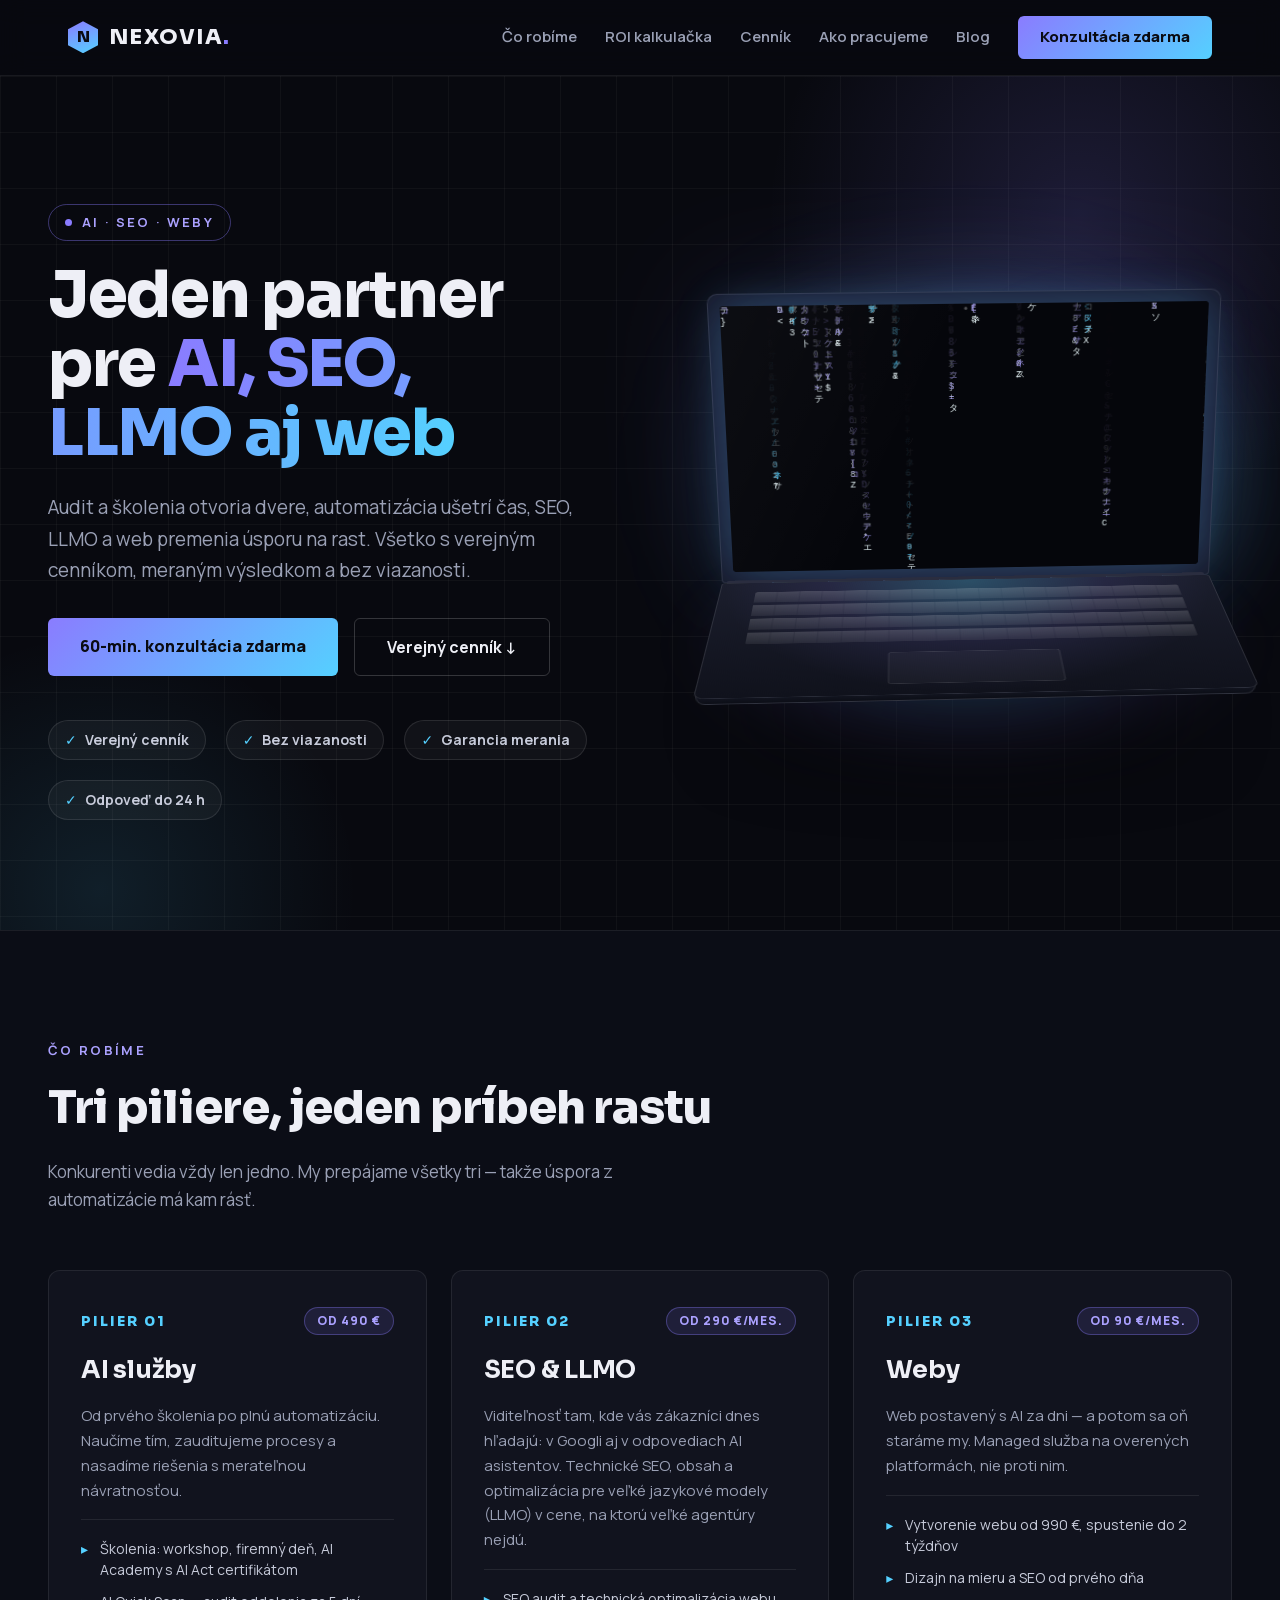
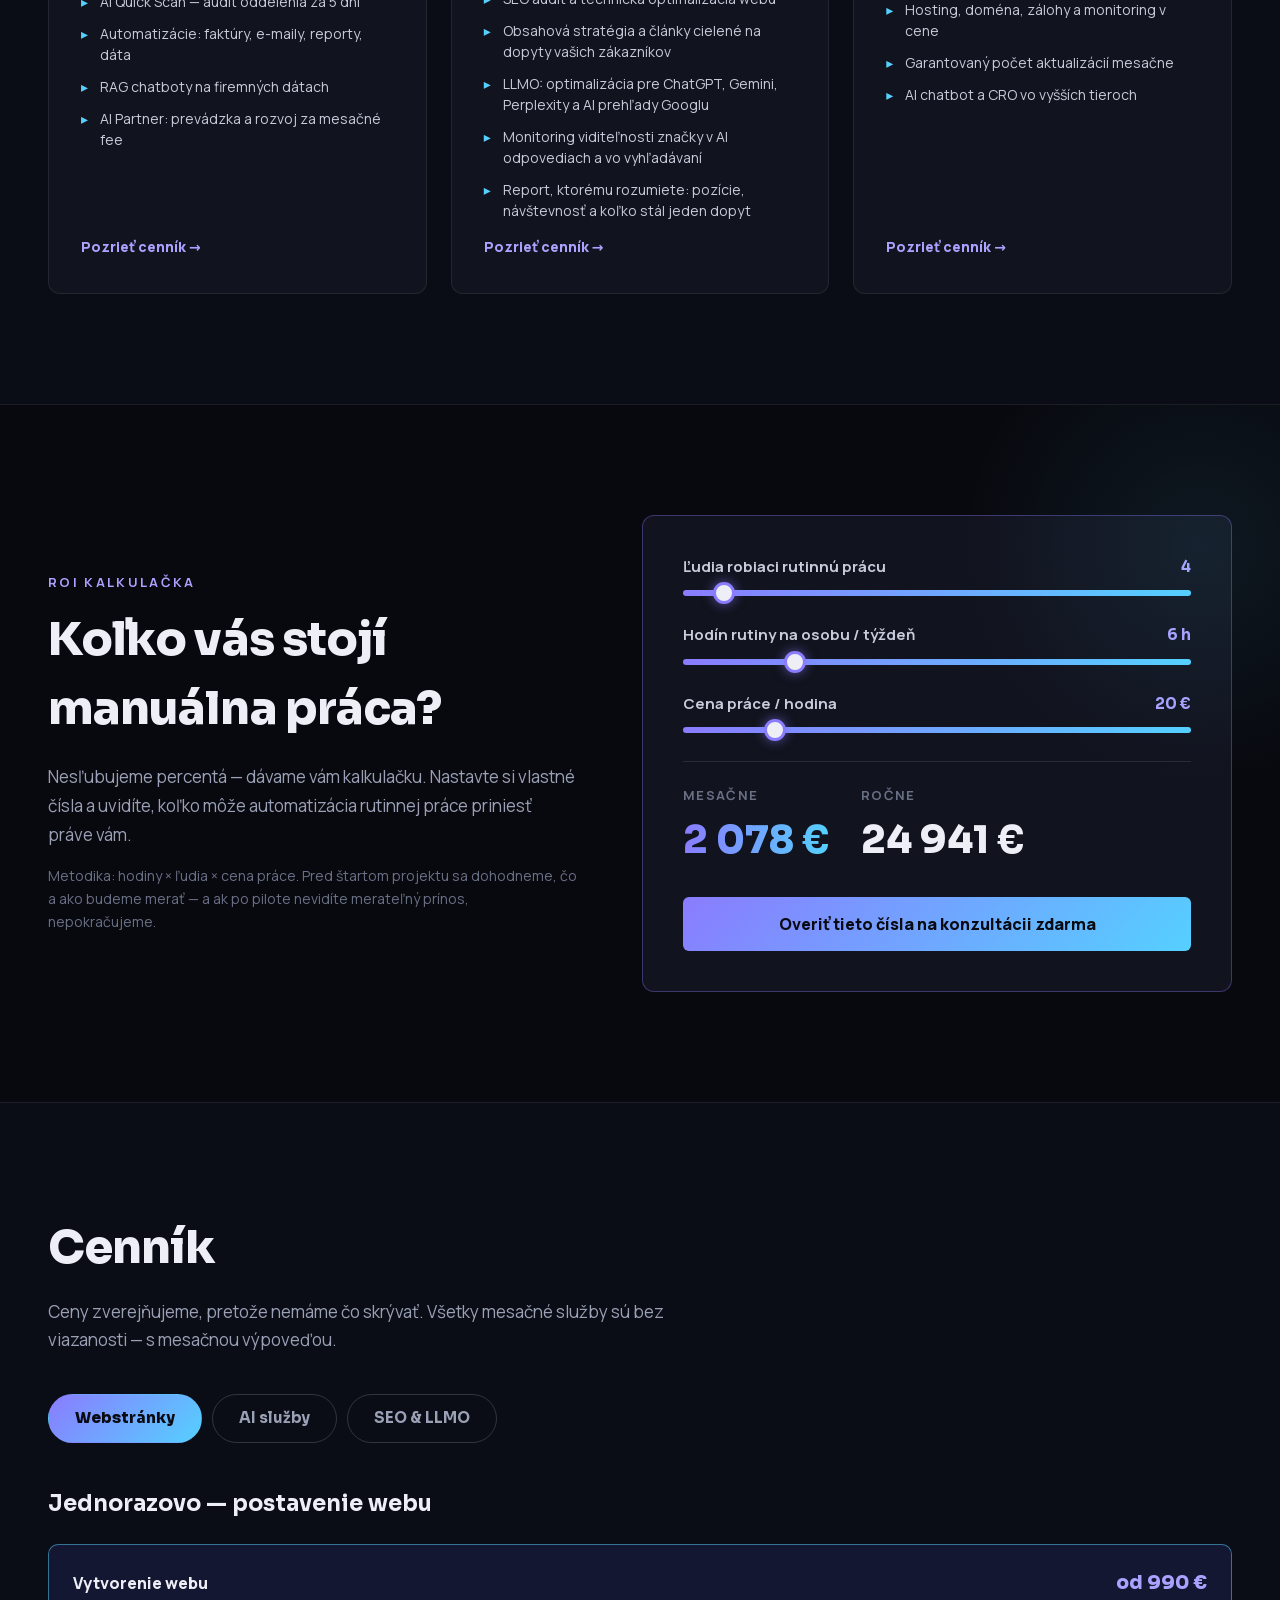
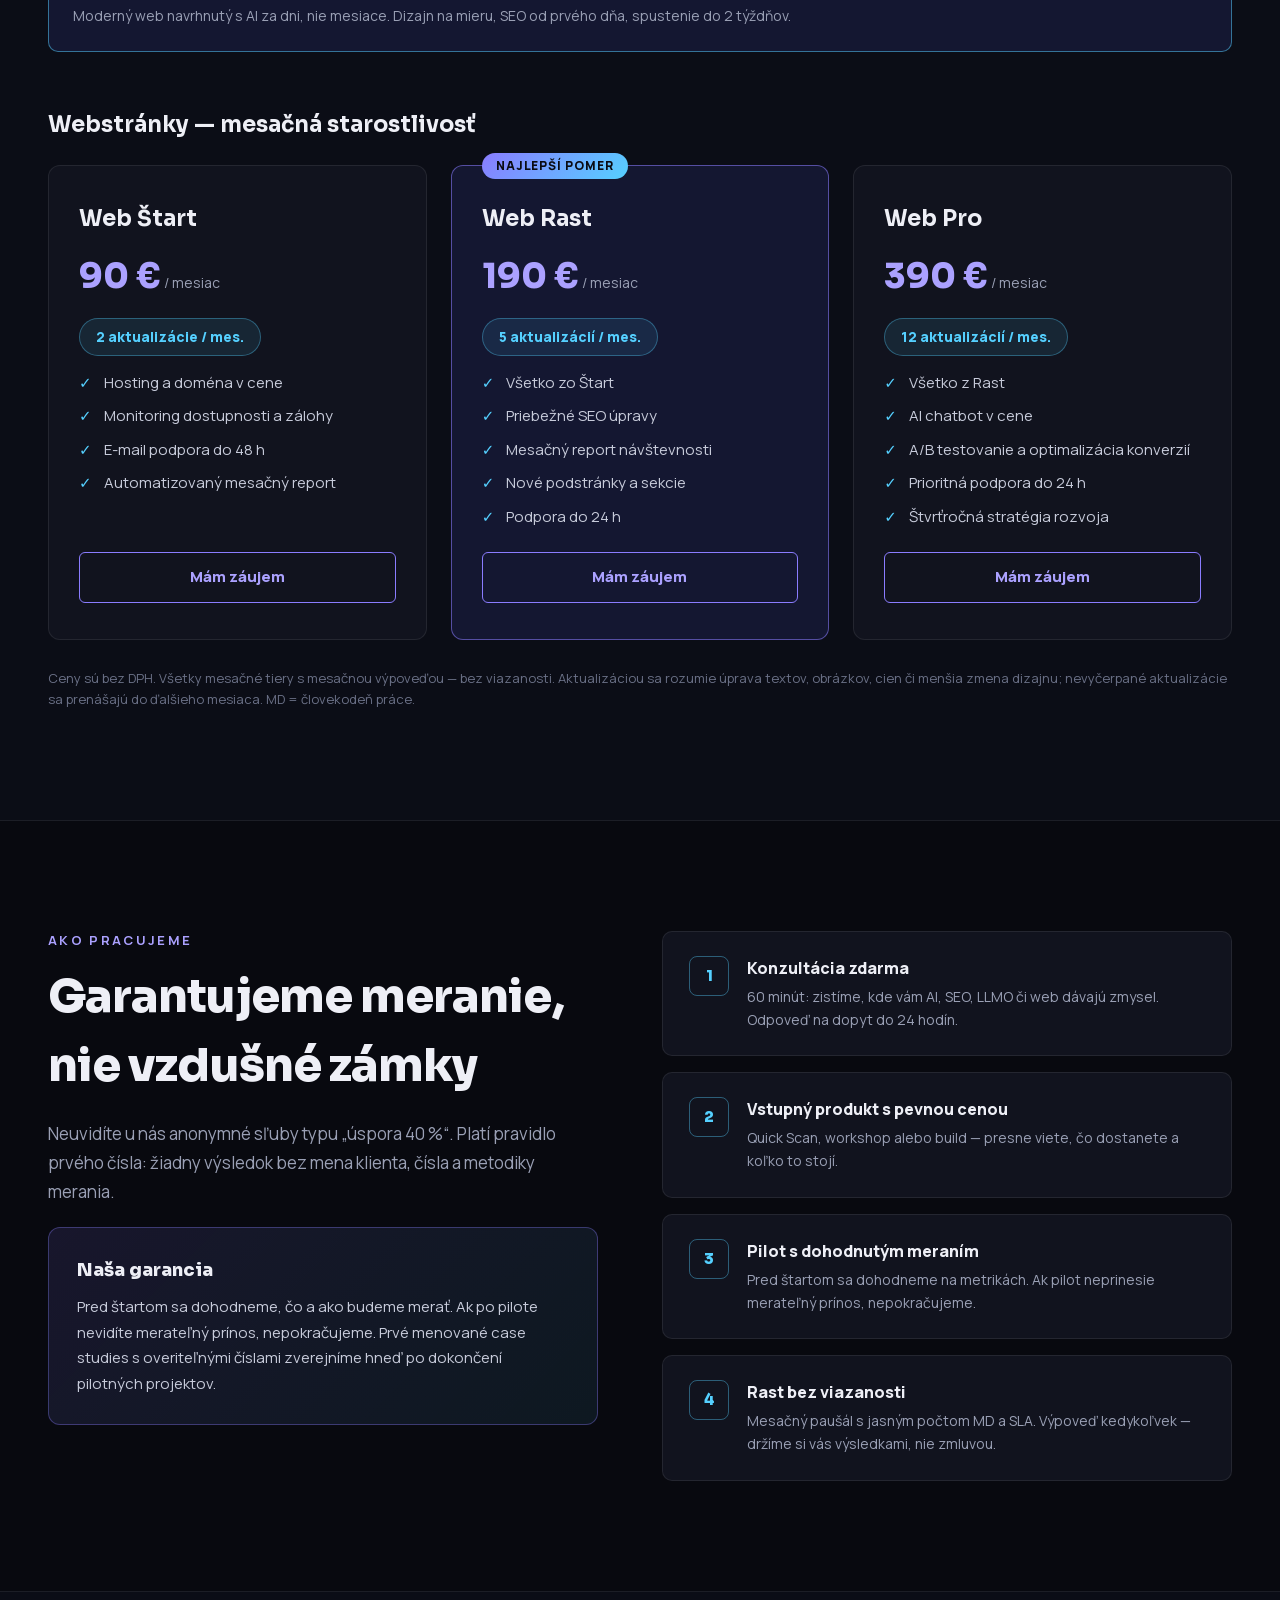
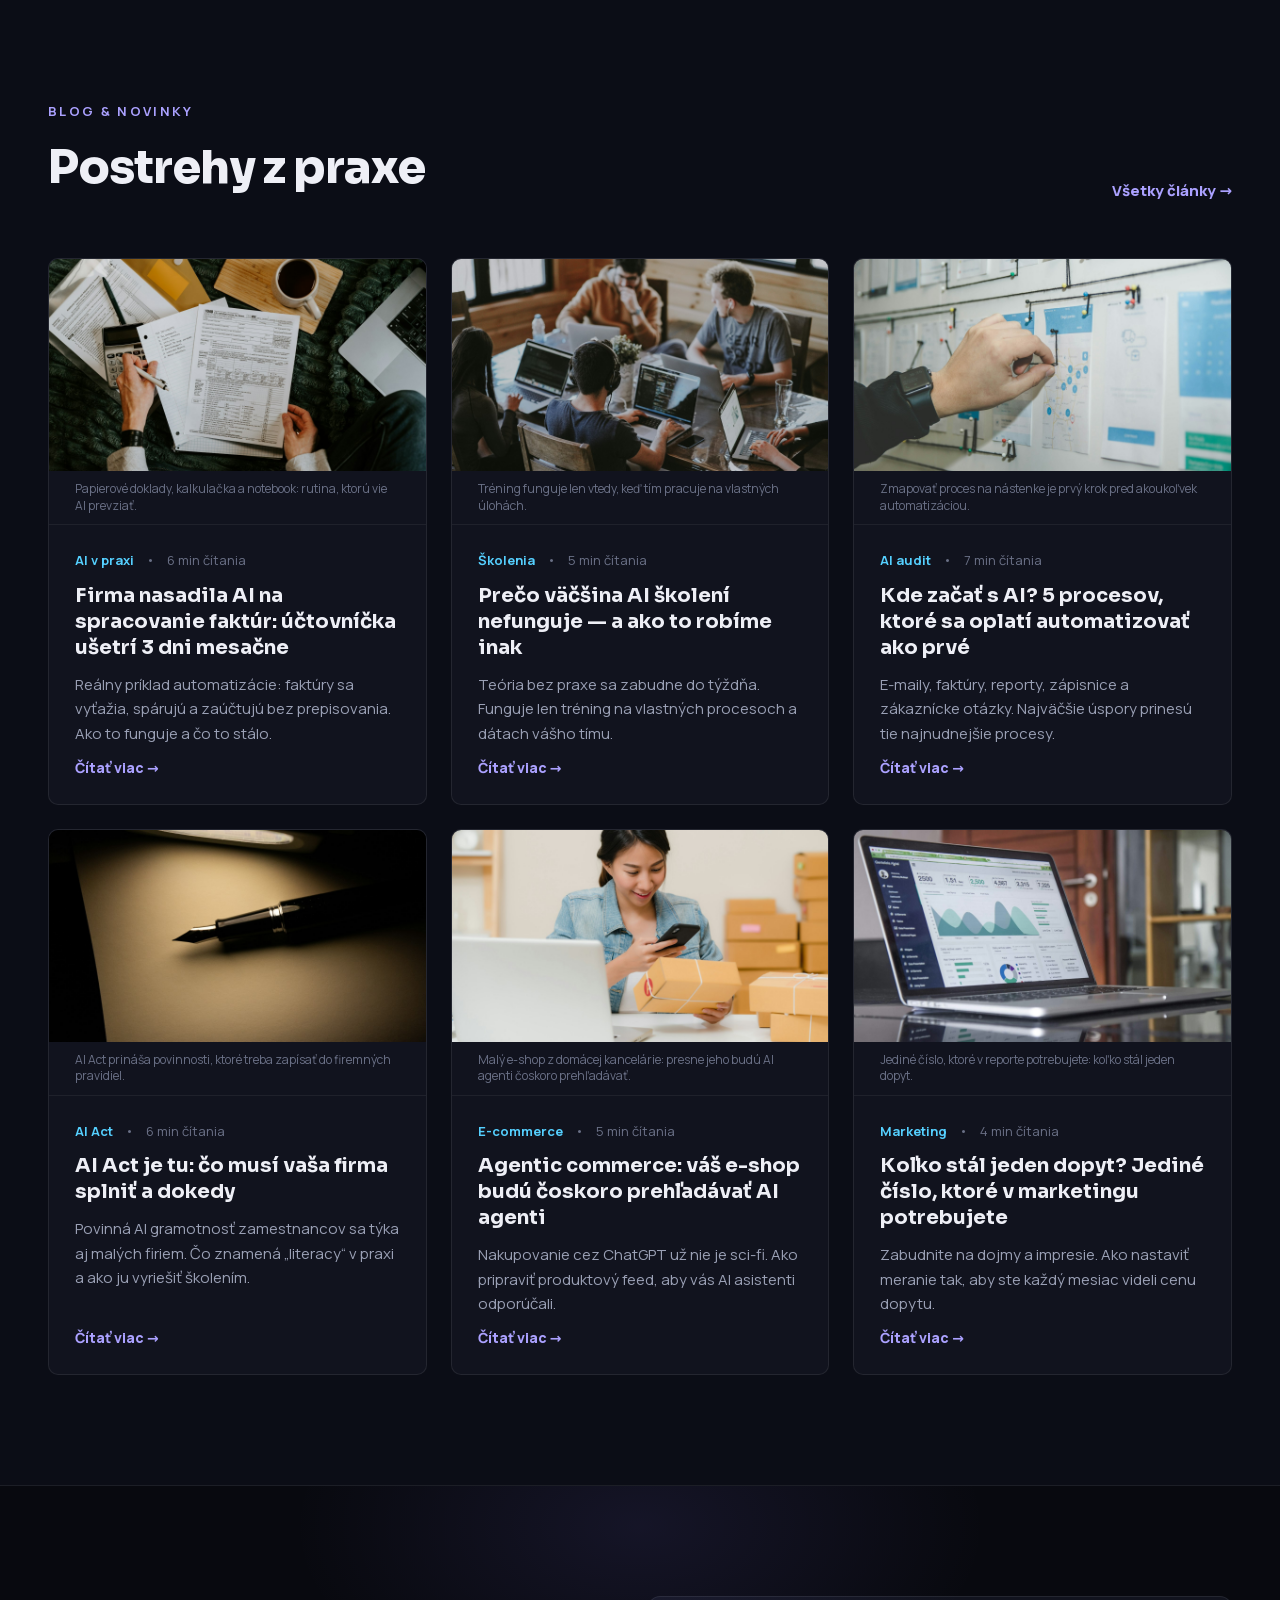
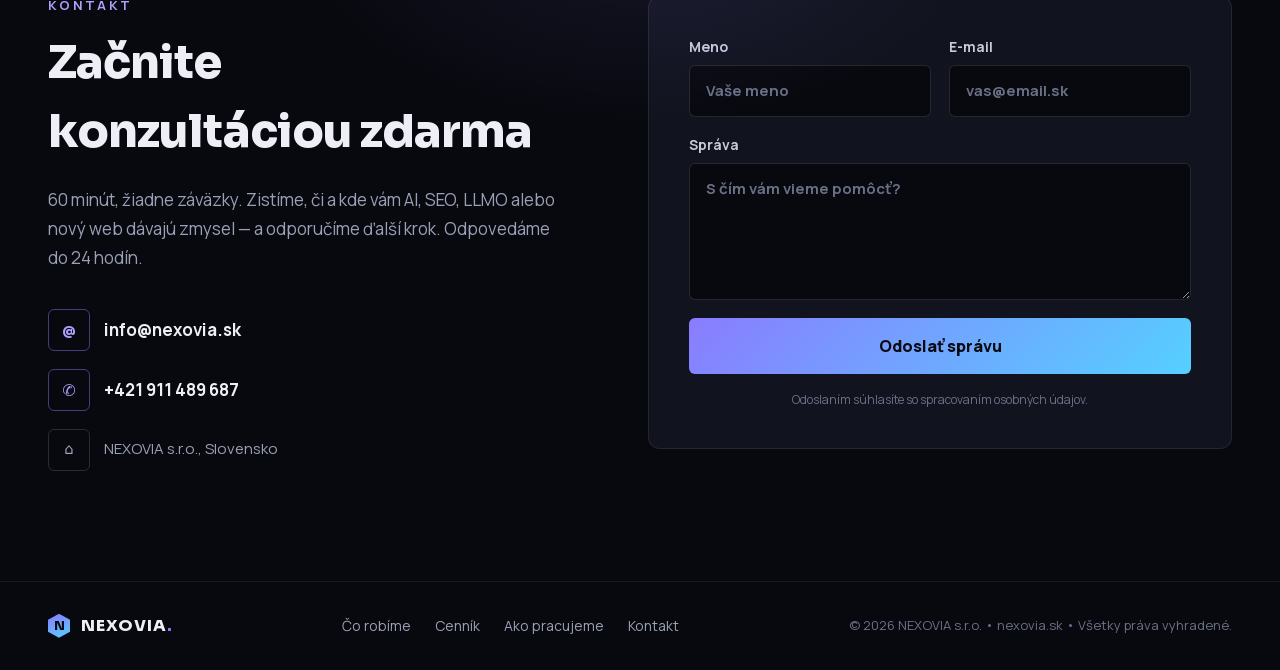
==== commit 7202240d: "Update preview: backlit laptop, Matrix-only boot, no e-shop offer" ====
--- a/index.html
+++ b/index.html
@@ -1 +1 @@
-<!DOCTYPE html><html lang="sk" class="manrope_d809bf20-module__djgtKq__variable sora_a4627259-module__S0cyNG__variable"><head><meta name="robots" content="noindex, nofollow"><meta charSet="utf-8"/><meta name="viewport" content="width=device-width, initial-scale=1"/><link rel="stylesheet" href="/_next/static/chunks/1oiwv2mtrlvxs.css" data-precedence="next"/><link rel="preload" as="script" fetchPriority="low" href="/_next/static/chunks/0jvhpaew_uadu.js"/><script src="/_next/static/chunks/24uyhvvmdi5sa.js" async=""></script><script src="/_next/static/chunks/12_celfi3iros.js" async=""></script><script src="/_next/static/chunks/458li-alk1r9y.js" async=""></script><script src="/_next/static/chunks/turbopack-3ntusadgz2bo5.js" async=""></script><script src="/_next/static/chunks/021ib0sjfd8mh.js" async=""></script><script src="/_next/static/chunks/3sld24b1h5ffs.js" async=""></script><script src="/_next/static/chunks/38k2_7amoczom.js" async=""></script><script src="/_next/static/chunks/2f27nvz9fce_w.js" async=""></script><meta name="theme-color" content="#08090f"/><title>NEXOVIA — Jeden partner pre AI, SEO, LLMO aj web</title><meta name="description" content="Jediný partner, ktorého malá firma potrebuje na AI, SEO, LLMO a web. Verejný cenník, garancia merania, bez viazanosti. AI školenia od 490 €, audit od 690 €, SEO &amp; LLMO od 290 €/mes."/><meta property="og:title" content="NEXOVIA — Jeden partner pre AI, SEO, LLMO aj web"/><meta property="og:description" content="Jediný partner, ktorého malá firma potrebuje na AI, SEO, LLMO a web. Verejný cenník, garancia merania, bez viazanosti. AI školenia od 490 €, audit od 690 €, SEO &amp; LLMO od 290 €/mes."/><meta property="og:site_name" content="NEXOVIA"/><meta property="og:locale" content="sk_SK"/><meta property="og:type" content="website"/><meta name="twitter:card" content="summary"/><meta name="twitter:title" content="NEXOVIA — Jeden partner pre AI, SEO, LLMO aj web"/><meta name="twitter:description" content="Jediný partner, ktorého malá firma potrebuje na AI, SEO, LLMO a web. Verejný cenník, garancia merania, bez viazanosti. AI školenia od 490 €, audit od 690 €, SEO &amp; LLMO od 290 €/mes."/><link rel="icon" href="/favicon.ico?favicon.2vob68tjqpejf.ico" sizes="256x256" type="image/x-icon"/><meta name="next-size-adjust" content=""/><script src="/_next/static/chunks/0cz1d0mv5g_q7.js" noModule=""></script></head><body class="flex min-h-dvh flex-col"><div hidden=""><!--$--><!--/$--></div><script type="application/ld+json">{"@context":"https://schema.org","@type":"Organization","name":"NEXOVIA","url":"http://localhost:3000"}</script><a href="#obsah" class="bg-gradient-brand sr-only z-[60] rounded-md px-5 py-3 font-bold text-on-accent focus:not-sr-only focus:fixed focus:top-3 focus:left-3">Preskočiť na obsah</a><header class="sticky top-0 z-50 border-b border-white/[0.07] bg-ink/80 backdrop-blur-[14px]"><nav aria-label="Hlavná navigácia" class="mx-auto flex max-w-[1240px] flex-wrap items-center justify-between gap-6 px-[clamp(20px,5vw,48px)] py-4"><a href="/" class="rounded-sm focus-visible:outline-2 focus-visible:outline-cyan"><span class="inline-flex items-center gap-[11px] text-fg"><span aria-hidden="true" class="font-display flex items-center justify-center font-extrabold text-on-accent bg-[linear-gradient(160deg,#8a7cff,#55d0ff)] [clip-path:polygon(50%_0%,100%_25%,100%_75%,50%_100%,0%_75%,0%_25%)] h-8 w-[30px] text-[15px]">N</span><span class="font-display font-extrabold tracking-[0.06em] text-[21px]">NEXOVIA<span class="text-violet">.</span></span></span></a><button type="button" class="flex h-10 w-10 items-center justify-center rounded-md border border-white/[0.12] text-fg lg:hidden" aria-expanded="false" aria-controls="site-menu" aria-label="Otvoriť menu"><span aria-hidden="true" class="flex flex-col gap-[5px]"><span class="block h-0.5 w-5 bg-current transition"></span><span class="block h-0.5 w-5 bg-current transition"></span><span class="block h-0.5 w-5 bg-current transition"></span></span></button><div id="site-menu" class="w-full basis-full flex-col gap-4 lg:flex lg:w-auto lg:basis-auto lg:flex-row lg:items-center lg:gap-[clamp(14px,2.5vw,28px)] hidden"><a href="/#piliere" class="text-[15px] font-semibold text-muted transition hover:text-fg">Čo robíme</a><a href="/#kalkulacka" class="text-[15px] font-semibold text-muted transition hover:text-fg">ROI kalkulačka</a><a href="/#cennik" class="text-[15px] font-semibold text-muted transition hover:text-fg">Cenník</a><a href="/#proces" class="text-[15px] font-semibold text-muted transition hover:text-fg">Ako pracujeme</a><a href="/blog" class="text-[15px] font-semibold text-muted transition hover:text-fg">Blog</a><a href="/#kontakt" class="bg-gradient-brand inline-block self-start rounded-md px-[22px] py-2.5 text-[15px] font-extrabold text-on-accent transition hover:opacity-85">Konzultácia zdarma</a></div></nav></header><main id="obsah" class="flex-1 overflow-x-clip"><section id="top" class="bg-grid relative overflow-hidden px-[clamp(20px,5vw,48px)] pt-[clamp(64px,10vw,130px)] pb-[clamp(64px,9vw,110px)]"><div aria-hidden="true" class="pointer-events-none absolute -top-[200px] -right-[140px] h-[680px] w-[680px] rounded-full bg-[radial-gradient(circle,rgba(138,124,255,0.16),transparent_65%)]"></div><div aria-hidden="true" class="pointer-events-none absolute -bottom-[240px] -left-[180px] h-[560px] w-[560px] rounded-full bg-[radial-gradient(circle,rgba(85,208,255,0.11),transparent_65%)]"></div><div class="relative mx-auto flex w-full max-w-[1240px] flex-wrap items-center gap-[clamp(32px,5vw,72px)]"><div class="animate-rise relative z-10 min-w-[300px] flex-[1_1_480px]"><p class="mb-5 inline-flex items-center gap-2.5 rounded-full border border-violet/40 px-4 py-2 text-[13px] font-bold tracking-[0.18em] text-violet-light uppercase"><span aria-hidden="true" class="animate-pulse-dot h-[7px] w-[7px] rounded-full bg-violet"></span>AI · SEO · Weby &amp; e-shopy</p><h1 class="font-display mb-6 text-[clamp(38px,5.2vw,64px)] leading-[1.08] font-extrabold tracking-[-0.02em] text-balance">Jeden partner pre <span class="text-gradient">AI, SEO, LLMO aj web</span></h1><p class="mb-8 max-w-[560px] text-[clamp(16px,1.6vw,19px)] leading-[1.65] text-muted text-pretty">Audit a školenia otvoria dvere, automatizácia ušetrí čas, SEO, LLMO a web premenia úsporu na rast. Všetko s verejným cenníkom, meraným výsledkom a bez viazanosti.</p><div class="mb-11 flex flex-wrap gap-4"><a href="#kontakt" class="inline-block rounded-md px-8 py-4 text-center text-base transition focus-visible:ring-2 focus-visible:ring-offset-2 focus-visible:ring-offset-ink focus-visible:outline-none bg-gradient-brand font-extrabold text-on-accent hover:opacity-85 focus-visible:ring-cyan">60-min. konzultácia zdarma</a><a href="#cennik" class="inline-block rounded-md px-8 py-4 text-center text-base transition focus-visible:ring-2 focus-visible:ring-offset-2 focus-visible:ring-offset-ink focus-visible:outline-none border border-white/[0.18] font-bold text-fg hover:border-violet hover:text-violet-light focus-visible:ring-violet">Verejný cenník ↓</a></div><ul class="flex flex-wrap gap-[clamp(12px,2vw,20px)]"><li class="inline-flex items-center gap-2 rounded-full border border-white/10 bg-white/[0.04] px-4 py-[9px] text-sm font-bold text-fg-2"><span aria-hidden="true" class="text-cyan">✓</span>Verejný cenník</li><li class="inline-flex items-center gap-2 rounded-full border border-white/10 bg-white/[0.04] px-4 py-[9px] text-sm font-bold text-fg-2"><span aria-hidden="true" class="text-cyan">✓</span>Bez viazanosti</li><li class="inline-flex items-center gap-2 rounded-full border border-white/10 bg-white/[0.04] px-4 py-[9px] text-sm font-bold text-fg-2"><span aria-hidden="true" class="text-cyan">✓</span>Garancia merania</li><li class="inline-flex items-center gap-2 rounded-full border border-white/10 bg-white/[0.04] px-4 py-[9px] text-sm font-bold text-fg-2"><span aria-hidden="true" class="text-cyan">✓</span>Odpoveď do 24 h</li></ul></div><div class="flex min-w-[280px] flex-[1_1_420px] justify-center"><div role="img" aria-label="Notebook, ktorý sa otvorí, prebehne ním kód a zobrazí web Nexovia. Kliknutím sa animácia spustí znova." class="nx-laptop-stage relative w-full max-w-[640px] cursor-pointer select-none [perspective:1500px]" style="aspect-ratio:1 / 1"><div aria-hidden="true" class="absolute bottom-[4%] left-1/2 h-[14%] w-[86%] -translate-x-1/2 rounded-[50%] bg-black/70 blur-2xl transition-opacity duration-1000 opacity-70"></div><div aria-hidden="true" class="absolute bottom-0 left-1/2 h-[46%] w-[110%] -translate-x-1/2 rounded-[50%] bg-[radial-gradient(ellipse_at_50%_40%,rgba(85,208,255,0.22),rgba(138,124,255,0.1)_45%,transparent_70%)] blur-xl transition-opacity duration-1000 opacity-0"></div><div class="nx-laptop absolute inset-x-[3%] top-[2%] bottom-[18%] [transform-style:preserve-3d]" style="transform:rotateX(calc(-24deg + var(--rx, 0deg))) rotateY(var(--ry, 0deg))"><div class="absolute inset-x-0 top-[70%] origin-top [transform-style:preserve-3d]" style="height:56%;transform:rotateX(90deg)"><div class="nx-deck absolute inset-0 rounded-[10px] rounded-t-[4px] border border-white/10 bg-[linear-gradient(180deg,#1b1e2d,#10121c)]"><div class="absolute inset-0 rounded-[10px] bg-[radial-gradient(ellipse_at_50%_0%,rgba(85,208,255,0.28),rgba(138,124,255,0.1)_40%,transparent_70%)] transition-opacity duration-700 opacity-0"></div><div class="nx-keys absolute inset-x-[7%] top-[9%] h-[48%] rounded-[3px]"></div><div class="absolute bottom-[8%] left-1/2 h-[26%] w-[32%] -translate-x-1/2 rounded-[4px] border border-white/10 bg-white/[0.03]"></div></div><div class="absolute inset-x-0 bottom-0 h-[14px] origin-top rounded-b-[8px] border-x border-b border-white/10 bg-[linear-gradient(180deg,#1a1d2b,#0c0e17)]" style="transform:rotateX(-90deg)"></div></div><div class="absolute inset-x-[1%] top-[70%] h-[6px] -translate-y-1/2 rounded-full bg-[#2a2d3f]" style="transform:translateZ(0px)"></div><div class="nx-lid absolute inset-x-0 top-0 origin-bottom [transform-style:preserve-3d] transition-transform [transition-duration:1500ms] [transition-timing-function:cubic-bezier(.2,.75,.25,1)]" style="height:70%;transform:rotateX(-88deg)"><div class="absolute inset-0 rounded-[10px] rounded-b-[4px] border border-white/10 bg-[#141726] p-[2.2%] [backface-visibility:hidden]"><div class="relative h-full w-full overflow-hidden rounded-[4px] bg-[#05060b] transition-shadow duration-700" style="container-type:inline-size"><div class="absolute top-[1.2%] left-1/2 z-10 h-[3px] w-[3px] -translate-x-1/2 rounded-full bg-white/30"></div><div class="absolute inset-0 transition-opacity duration-500 opacity-0"><canvas class="h-full w-full"></canvas><div class="nx-terminal absolute inset-x-[3%] bottom-[4%] rounded-[3px] border border-cyan/25 bg-[#05060b]/80 px-[3%] py-[2%] font-mono text-[2.6cqw] leading-[1.5] text-cyan backdrop-blur-[2px]"></div></div><div class="absolute inset-0 transition-[opacity,transform] duration-700 [transition-timing-function:cubic-bezier(.2,.75,.25,1)] scale-[1.04] opacity-0"><div class="flex h-full w-full flex-col overflow-hidden bg-ink text-fg select-none"><div class="flex items-center gap-[1cqw] border-b border-white/10 bg-ink-2 px-[2cqw] py-[1.2cqw]"><span class="h-[1.4cqw] w-[1.4cqw] rounded-full bg-[#ff5f57]"></span><span class="h-[1.4cqw] w-[1.4cqw] rounded-full bg-[#febc2e]"></span><span class="h-[1.4cqw] w-[1.4cqw] rounded-full bg-[#28c840]"></span><span class="ml-[2cqw] flex-1 rounded-[0.6cqw] bg-white/[0.06] px-[2cqw] py-[0.5cqw] text-[1.9cqw] text-muted">🔒 <!-- -->nexovia.sk</span></div><div class="flex items-center justify-between border-b border-white/[0.07] px-[3cqw] py-[1.6cqw]"><span class="inline-flex items-center gap-[1cqw]"><span class="font-display flex h-[3.6cqw] w-[3.2cqw] items-center justify-center bg-[linear-gradient(160deg,#8a7cff,#55d0ff)] text-[1.9cqw] font-extrabold text-on-accent [clip-path:polygon(50%_0%,100%_25%,100%_75%,50%_100%,0%_75%,0%_25%)]">N</span><span class="font-display text-[2.4cqw] font-extrabold tracking-[0.06em]">NEXOVIA<span class="text-violet">.</span></span></span><span class="flex gap-[2.4cqw] text-[1.8cqw] font-bold text-fg-2"><span>Čo robíme</span><span>Cenník</span><span>Blog</span><span>Kontakt</span></span></div><div class="grid min-h-0 flex-1 grid-cols-[1.15fr_1fr] gap-[2.4cqw] p-[2.4cqw_3cqw]"><div class="flex flex-col justify-between gap-[2cqw]"><div><div class="mb-[1.2cqw] inline-block rounded-full border border-violet/40 px-[1.6cqw] py-[0.4cqw] text-[1.5cqw] font-bold tracking-[0.14em] text-violet-light uppercase">AI · SEO · Weby</div><div class="font-display text-[3.6cqw] leading-[1.08] font-extrabold tracking-[-0.02em]">Jeden partner pre <span class="text-gradient">AI, SEO aj web</span></div><div class="mt-[1.2cqw] h-[0.8cqw] w-[82%] rounded bg-white/10"></div><div class="bg-gradient-brand mt-[1.6cqw] inline-block rounded-[0.8cqw] px-[2.2cqw] py-[0.8cqw] text-[1.7cqw] font-extrabold text-on-accent">Konzultácia zdarma</div></div><div class="grid grid-cols-3 gap-[1.2cqw]"><div class="rounded-[1cqw] border p-[1.2cqw] border-white/10 bg-card"><div class="font-display text-[2.1cqw] leading-tight font-extrabold text-cyan">AI</div><div class="mt-[0.4cqw] text-[1.5cqw] text-muted">od 490 €</div></div><div class="rounded-[1cqw] border p-[1.2cqw] border-violet/50 bg-card-hot"><div class="font-display text-[2.1cqw] leading-tight font-extrabold text-cyan">SEO &amp; LLMO</div><div class="mt-[0.4cqw] text-[1.5cqw] text-muted">od 290 €/mes.</div></div><div class="rounded-[1cqw] border p-[1.2cqw] border-white/10 bg-card"><div class="font-display text-[2.1cqw] leading-tight font-extrabold text-cyan">WEB</div><div class="mt-[0.4cqw] text-[1.5cqw] text-muted">od 90 €/mes.</div></div></div></div><div class="flex flex-col gap-[2cqw]"><div class="rounded-[1cqw] border border-white/10 bg-card p-[1.6cqw]"><div class="mb-[1.4cqw] flex items-baseline justify-between"><span class="text-[1.7cqw] font-bold text-fg-2">Dopyty z Googlu a AI</span><span class="font-display text-[2.6cqw] font-extrabold text-violet-light">+38 %</span></div><div class="flex h-[7cqw] items-end gap-[0.6cqw]"><span style="height:28%;transition-delay:0.25s" class="flex-1 origin-bottom rounded-t-[0.3cqw] bg-[linear-gradient(180deg,#55d0ff,#8a7cff)] transition-transform duration-700 ease-out scale-y-0"></span><span style="height:34%;transition-delay:0.32s" class="flex-1 origin-bottom rounded-t-[0.3cqw] bg-[linear-gradient(180deg,#55d0ff,#8a7cff)] transition-transform duration-700 ease-out scale-y-0"></span><span style="height:31%;transition-delay:0.39s" class="flex-1 origin-bottom rounded-t-[0.3cqw] bg-[linear-gradient(180deg,#55d0ff,#8a7cff)] transition-transform duration-700 ease-out scale-y-0"></span><span style="height:42%;transition-delay:0.46s" class="flex-1 origin-bottom rounded-t-[0.3cqw] bg-[linear-gradient(180deg,#55d0ff,#8a7cff)] transition-transform duration-700 ease-out scale-y-0"></span><span style="height:48%;transition-delay:0.53s" class="flex-1 origin-bottom rounded-t-[0.3cqw] bg-[linear-gradient(180deg,#55d0ff,#8a7cff)] transition-transform duration-700 ease-out scale-y-0"></span><span style="height:55%;transition-delay:0.6000000000000001s" class="flex-1 origin-bottom rounded-t-[0.3cqw] bg-[linear-gradient(180deg,#55d0ff,#8a7cff)] transition-transform duration-700 ease-out scale-y-0"></span><span style="height:61%;transition-delay:0.67s" class="flex-1 origin-bottom rounded-t-[0.3cqw] bg-[linear-gradient(180deg,#55d0ff,#8a7cff)] transition-transform duration-700 ease-out scale-y-0"></span><span style="height:70%;transition-delay:0.74s" class="flex-1 origin-bottom rounded-t-[0.3cqw] bg-[linear-gradient(180deg,#55d0ff,#8a7cff)] transition-transform duration-700 ease-out scale-y-0"></span><span style="height:78%;transition-delay:0.81s" class="flex-1 origin-bottom rounded-t-[0.3cqw] bg-[linear-gradient(180deg,#55d0ff,#8a7cff)] transition-transform duration-700 ease-out scale-y-0"></span><span style="height:92%;transition-delay:0.8800000000000001s" class="flex-1 origin-bottom rounded-t-[0.3cqw] bg-[linear-gradient(180deg,#55d0ff,#8a7cff)] transition-transform duration-700 ease-out scale-y-0"></span></div></div><div class="flex min-h-0 flex-1 flex-col gap-[0.8cqw] overflow-hidden rounded-[1cqw] border border-cyan/35 bg-cyan/[0.06] p-[1.6cqw]"><div class="flex items-center gap-[1cqw] text-[1.7cqw] font-bold text-cyan"><span class="animate-pulse-dot h-[1.1cqw] w-[1.1cqw] rounded-full bg-cyan"></span>Nexovia asistent</div><div style="transition-delay:0.6s" class="rounded-[0.8cqw] bg-white/[0.05] px-[1.6cqw] py-[0.8cqw] text-[1.6cqw] text-fg-2 transition-[opacity,transform] duration-500 translate-y-[1cqw] opacity-0">Faktúra č. 2041 spracovaná.</div><div style="transition-delay:1.1s" class="rounded-[0.8cqw] bg-white/[0.05] px-[1.6cqw] py-[0.8cqw] text-[1.6cqw] text-fg-2 transition-[opacity,transform] duration-500 translate-y-[1cqw] opacity-0">Report za október je pripravený.</div></div></div></div></div></div><div class="pointer-events-none absolute inset-0 bg-[linear-gradient(115deg,rgba(255,255,255,0.08),transparent_40%)] transition-opacity duration-700 opacity-100"></div></div></div><div class="absolute inset-0 flex items-center justify-center rounded-[10px] rounded-b-[4px] border border-white/10 bg-[linear-gradient(160deg,#20233a,#0e1019)] [backface-visibility:hidden]" style="transform:rotateY(180deg) translateZ(1px)"><span aria-hidden="true" class="font-display flex h-[18%] w-[11%] items-center justify-center bg-[linear-gradient(160deg,#8a7cff,#55d0ff)] text-[clamp(14px,3.4vw,26px)] font-extrabold text-on-accent [clip-path:polygon(50%_0%,100%_25%,100%_75%,50%_100%,0%_75%,0%_25%)] opacity-80">N</span></div></div></div><span class="absolute right-0 -bottom-6 text-xs font-bold tracking-[0.12em] text-dim uppercase transition-opacity duration-700 opacity-0">↻ <!-- -->Prehrať znova</span></div></div></div></section><section id="piliere" class="relative scroll-mt-20 border-y border-white/[0.07] bg-ink-2 px-[clamp(20px,5vw,48px)] py-[clamp(64px,9vw,110px)]"><div class="mx-auto w-full max-w-[1240px]"><p class="mb-3 text-[13px] font-bold tracking-[0.18em] text-violet-light uppercase">Čo robíme</p><h2 class="font-display text-[clamp(30px,3.6vw,46px)] font-extrabold tracking-[-0.02em] text-balance mb-4 max-w-[720px]">Tri piliere, jeden príbeh rastu</h2><p class="text-[17px] leading-[1.65] text-muted mb-14 max-w-[660px]">Konkurenti vedia vždy len jedno. My prepájame všetky tri — takže úspora z automatizácie má kam rásť.</p><div class="grid grid-cols-[repeat(auto-fit,minmax(300px,1fr))] gap-6"><article class="flex flex-col gap-4 rounded-xl border border-white/[0.08] bg-card px-8 py-9 transition duration-300 hover:-translate-y-1.5 hover:border-violet/60 hover:shadow-[0_24px_60px_rgba(138,124,255,0.15)]"><div class="flex items-center justify-between gap-3"><span class="font-display text-sm font-extrabold tracking-[0.14em] text-cyan">PILIER 01</span><span class="rounded-full border border-violet/35 bg-violet/[0.12] px-3 py-[5px] text-xs font-extrabold tracking-[0.08em] text-violet-light uppercase">od 490 €</span></div><h3 class="font-display text-[25px] font-bold tracking-[-0.01em]">AI služby</h3><p class="text-[15px] leading-[1.65] text-muted">Od prvého školenia po plnú automatizáciu. Naučíme tím, zauditujeme procesy a nasadíme riešenia s merateľnou návratnosťou.</p><ul class="flex flex-1 flex-col gap-[11px] border-t border-white/[0.08] pt-[18px]"><li class="flex items-baseline gap-3 text-sm leading-normal text-fg-2"><span aria-hidden="true" class="shrink-0 font-extrabold text-cyan">▸</span><span>Školenia: workshop, firemný deň, AI Academy s AI Act certifikátom</span></li><li class="flex items-baseline gap-3 text-sm leading-normal text-fg-2"><span aria-hidden="true" class="shrink-0 font-extrabold text-cyan">▸</span><span>AI Quick Scan — audit oddelenia za 5 dní</span></li><li class="flex items-baseline gap-3 text-sm leading-normal text-fg-2"><span aria-hidden="true" class="shrink-0 font-extrabold text-cyan">▸</span><span>Automatizácie: faktúry, e-maily, reporty, dáta</span></li><li class="flex items-baseline gap-3 text-sm leading-normal text-fg-2"><span aria-hidden="true" class="shrink-0 font-extrabold text-cyan">▸</span><span>RAG chatboty na firemných dátach</span></li><li class="flex items-baseline gap-3 text-sm leading-normal text-fg-2"><span aria-hidden="true" class="shrink-0 font-extrabold text-cyan">▸</span><span>AI Partner: prevádzka a rozvoj za mesačné fee</span></li></ul><a href="#cennik" class="text-sm font-extrabold text-violet-light hover:text-violet">Pozrieť cenník →</a></article><article class="flex flex-col gap-4 rounded-xl border border-white/[0.08] bg-card px-8 py-9 transition duration-300 hover:-translate-y-1.5 hover:border-violet/60 hover:shadow-[0_24px_60px_rgba(138,124,255,0.15)]"><div class="flex items-center justify-between gap-3"><span class="font-display text-sm font-extrabold tracking-[0.14em] text-cyan">PILIER 02</span><span class="rounded-full border border-violet/35 bg-violet/[0.12] px-3 py-[5px] text-xs font-extrabold tracking-[0.08em] text-violet-light uppercase">od 290 €/mes.</span></div><h3 class="font-display text-[25px] font-bold tracking-[-0.01em]">SEO &amp; LLMO</h3><p class="text-[15px] leading-[1.65] text-muted">Viditeľnosť tam, kde vás zákazníci dnes hľadajú: v Googli aj v odpovediach AI asistentov. Technické SEO, obsah a optimalizácia pre veľké jazykové modely (LLMO) v cene, na ktorú veľké agentúry nejdú.</p><ul class="flex flex-1 flex-col gap-[11px] border-t border-white/[0.08] pt-[18px]"><li class="flex items-baseline gap-3 text-sm leading-normal text-fg-2"><span aria-hidden="true" class="shrink-0 font-extrabold text-cyan">▸</span><span>SEO audit a technická optimalizácia webu</span></li><li class="flex items-baseline gap-3 text-sm leading-normal text-fg-2"><span aria-hidden="true" class="shrink-0 font-extrabold text-cyan">▸</span><span>Obsahová stratégia a články cielené na dopyty vašich zákazníkov</span></li><li class="flex items-baseline gap-3 text-sm leading-normal text-fg-2"><span aria-hidden="true" class="shrink-0 font-extrabold text-cyan">▸</span><span>LLMO: optimalizácia pre ChatGPT, Gemini, Perplexity a AI prehľady Googlu</span></li><li class="flex items-baseline gap-3 text-sm leading-normal text-fg-2"><span aria-hidden="true" class="shrink-0 font-extrabold text-cyan">▸</span><span>Monitoring viditeľnosti značky v AI odpovediach a vo vyhľadávaní</span></li><li class="flex items-baseline gap-3 text-sm leading-normal text-fg-2"><span aria-hidden="true" class="shrink-0 font-extrabold text-cyan">▸</span><span>Report, ktorému rozumiete: pozície, návštevnosť a koľko stál jeden dopyt</span></li></ul><a href="#cennik" class="text-sm font-extrabold text-violet-light hover:text-violet">Pozrieť cenník →</a></article><article class="flex flex-col gap-4 rounded-xl border border-white/[0.08] bg-card px-8 py-9 transition duration-300 hover:-translate-y-1.5 hover:border-violet/60 hover:shadow-[0_24px_60px_rgba(138,124,255,0.15)]"><div class="flex items-center justify-between gap-3"><span class="font-display text-sm font-extrabold tracking-[0.14em] text-cyan">PILIER 03</span><span class="rounded-full border border-violet/35 bg-violet/[0.12] px-3 py-[5px] text-xs font-extrabold tracking-[0.08em] text-violet-light uppercase">od 90 €/mes.</span></div><h3 class="font-display text-[25px] font-bold tracking-[-0.01em]">Weby &amp; e-shopy</h3><p class="text-[15px] leading-[1.65] text-muted">Web či e-shop postavený s AI za dni — a potom sa oň staráme my. Managed služba na overených platformách, nie proti nim.</p><ul class="flex flex-1 flex-col gap-[11px] border-t border-white/[0.08] pt-[18px]"><li class="flex items-baseline gap-3 text-sm leading-normal text-fg-2"><span aria-hidden="true" class="shrink-0 font-extrabold text-cyan">▸</span><span>Vytvorenie webu od 990 €, e-shopu od 1 490 €</span></li><li class="flex items-baseline gap-3 text-sm leading-normal text-fg-2"><span aria-hidden="true" class="shrink-0 font-extrabold text-cyan">▸</span><span>Postavené na Shoptet / WooCommerce</span></li><li class="flex items-baseline gap-3 text-sm leading-normal text-fg-2"><span aria-hidden="true" class="shrink-0 font-extrabold text-cyan">▸</span><span>Garantovaný počet aktualizácií mesačne</span></li><li class="flex items-baseline gap-3 text-sm leading-normal text-fg-2"><span aria-hidden="true" class="shrink-0 font-extrabold text-cyan">▸</span><span>Heureka feed, platby, doprava, GPSR compliance</span></li><li class="flex items-baseline gap-3 text-sm leading-normal text-fg-2"><span aria-hidden="true" class="shrink-0 font-extrabold text-cyan">▸</span><span>AI chatbot a CRO vo vyšších tieroch</span></li></ul><a href="#cennik" class="text-sm font-extrabold text-violet-light hover:text-violet">Pozrieť cenník →</a></article></div></div></section><section id="kalkulacka" class="relative scroll-mt-20 px-[clamp(20px,5vw,48px)] py-[clamp(64px,9vw,110px)] overflow-hidden"><div aria-hidden="true" class="pointer-events-none absolute rounded-full -top-[120px] -right-[180px] h-[520px] w-[520px] bg-[radial-gradient(circle,rgba(85,208,255,0.08),transparent_65%)]"></div><div class="mx-auto w-full max-w-[1240px] flex flex-wrap items-center gap-[clamp(40px,5vw,72px)]"><div class="min-w-[300px] flex-[1_1_400px]"><p class="mb-3 text-[13px] font-bold tracking-[0.18em] text-violet-light uppercase">ROI kalkulačka</p><h2 class="font-display text-[clamp(30px,3.6vw,46px)] font-extrabold tracking-[-0.02em] text-balance mb-5">Koľko vás stojí manuálna práca?</h2><p class="text-[17px] text-muted mb-4 leading-[1.7]">Nesľubujeme percentá — dávame vám kalkulačku. Nastavte si vlastné čísla a uvidíte, koľko môže automatizácia rutinnej práce priniesť práve vám.</p><p class="text-sm leading-relaxed text-dim">Metodika: hodiny × ľudia × cena práce. Pred štartom projektu sa dohodneme, čo a ako budeme merať — a ak po pilote nevidíte merateľný prínos, nepokračujeme.</p></div><div class="min-w-[300px] flex-[1_1_460px]"><div class="flex flex-col gap-7 rounded-xl border border-violet/35 bg-card p-[clamp(28px,4vw,40px)]"><div class="flex flex-col gap-3"><label for="_R_2jav9b_-people" class="flex justify-between text-[15px] font-bold text-fg-2"><span>Ľudia robiaci rutinnú prácu</span><span class="font-display text-violet-light">4</span></label><input id="_R_2jav9b_-people" type="range" min="1" max="50" step="1" class="w-full" value="4"/></div><div class="flex flex-col gap-3"><label for="_R_2jav9b_-hours" class="flex justify-between text-[15px] font-bold text-fg-2"><span>Hodín rutiny na osobu / týždeň</span><span class="font-display text-violet-light">6 h</span></label><input id="_R_2jav9b_-hours" type="range" min="1" max="25" step="1" class="w-full" value="6"/></div><div class="flex flex-col gap-3"><label for="_R_2jav9b_-rate" class="flex justify-between text-[15px] font-bold text-fg-2"><span>Cena práce / hodina</span><span class="font-display text-violet-light">20 €</span></label><input id="_R_2jav9b_-rate" type="range" min="8" max="80" step="1" class="w-full" value="20"/></div><dl class="flex flex-wrap gap-8 border-t border-white/10 pt-6" aria-live="polite"><div><dt class="mb-1.5 text-[13px] font-bold tracking-[0.1em] text-dim uppercase">Mesačne</dt><dd class="font-display text-gradient text-[clamp(28px,3vw,38px)] font-extrabold">2 078 €</dd></div><div><dt class="mb-1.5 text-[13px] font-bold tracking-[0.1em] text-dim uppercase">Ročne</dt><dd class="font-display text-[clamp(28px,3vw,38px)] font-extrabold text-fg">24 941 €</dd></div></dl><a href="#kontakt" class="inline-block rounded-md text-center text-base transition focus-visible:ring-2 focus-visible:ring-offset-2 focus-visible:ring-offset-ink focus-visible:outline-none bg-gradient-brand font-extrabold text-on-accent hover:opacity-85 focus-visible:ring-cyan px-6 py-[15px]">Overiť tieto čísla na konzultácii zdarma</a></div></div></div></section><section id="cennik" class="relative scroll-mt-20 px-[clamp(20px,5vw,48px)] py-[clamp(64px,9vw,110px)] border-y border-white/[0.07] bg-ink-2"><div class="mx-auto w-full max-w-[1240px]"><h2 class="font-display text-[clamp(30px,3.6vw,46px)] font-extrabold tracking-[-0.02em] text-balance mb-4 max-w-[720px]">Cenník</h2><p class="text-[17px] leading-[1.65] text-muted mb-10 max-w-[660px]">Ceny zverejňujeme, pretože nemáme čo skrývať. Všetky mesačné služby sú bez viazanosti — s mesačnou výpoveďou.</p><div><div role="tablist" aria-label="Oblasti cenníka" class="mb-11 flex flex-wrap gap-2.5"><button type="button" role="tab" id="price-tab-web" aria-selected="true" aria-controls="price-panel-web" class="font-display cursor-pointer rounded-full border px-[26px] py-3 text-[15px] transition focus-visible:ring-2 focus-visible:ring-cyan focus-visible:outline-none bg-gradient-brand border-transparent font-extrabold text-on-accent">Webstránky</button><button type="button" role="tab" id="price-tab-ai" aria-selected="false" aria-controls="price-panel-ai" class="font-display cursor-pointer rounded-full border px-[26px] py-3 text-[15px] transition focus-visible:ring-2 focus-visible:ring-cyan focus-visible:outline-none border-white/[0.16] bg-transparent font-bold text-muted hover:border-violet/60 hover:text-fg">AI služby</button><button type="button" role="tab" id="price-tab-mkt" aria-selected="false" aria-controls="price-panel-mkt" class="font-display cursor-pointer rounded-full border px-[26px] py-3 text-[15px] transition focus-visible:ring-2 focus-visible:ring-cyan focus-visible:outline-none border-white/[0.16] bg-transparent font-bold text-muted hover:border-violet/60 hover:text-fg">SEO &amp; LLMO</button><button type="button" role="tab" id="price-tab-eshop" aria-selected="false" aria-controls="price-panel-eshop" class="font-display cursor-pointer rounded-full border px-[26px] py-3 text-[15px] transition focus-visible:ring-2 focus-visible:ring-cyan focus-visible:outline-none border-white/[0.16] bg-transparent font-bold text-muted hover:border-violet/60 hover:text-fg">E-shopy</button></div><div role="tabpanel" id="price-panel-web" aria-labelledby="price-tab-web"><h3 class="font-display mb-6 text-[22px] font-bold text-fg">Jednorazovo — postavenie webu</h3><div class="mb-14 grid grid-cols-[repeat(auto-fit,minmax(250px,1fr))] gap-4"><div class="flex flex-col gap-2 rounded-[10px] border p-6 border-cyan/50 bg-card-hot"><div class="flex items-baseline justify-between gap-3"><span class="text-base font-extrabold text-fg">Vytvorenie webu</span><span class="font-display text-[19px] font-extrabold whitespace-nowrap text-violet-light">od 990 €</span></div><p class="text-sm leading-[1.55] text-muted">Moderný web navrhnutý s AI za dni, nie mesiace. Dizajn na mieru, SEO od prvého dňa, spustenie do 2 týždňov.</p></div></div><h3 class="font-display mb-6 text-[22px] font-bold text-fg">Webstránky — mesačná starostlivosť</h3><div class="grid grid-cols-[repeat(auto-fit,minmax(280px,1fr))] items-stretch gap-6"><div class="relative flex flex-col gap-4 rounded-xl border px-[30px] py-9 border-white/[0.08] bg-card"><h4 class="font-display text-[22px] font-bold">Web Štart</h4><div><span class="font-display text-[34px] font-extrabold text-violet-light">90 €</span><span class="text-sm text-muted"> <!-- -->/ mesiac</span></div><div class="inline-flex items-center gap-2 self-start rounded-full border border-cyan/35 bg-cyan/10 px-4 py-2 text-sm font-extrabold text-cyan">2 aktualizácie / mes.</div><ul class="flex flex-1 flex-col gap-[11px]"><li class="flex items-baseline gap-3 text-[15px] leading-normal text-fg-2"><span aria-hidden="true" class="shrink-0 font-extrabold text-cyan">✓</span><span>Hosting a doména v cene</span></li><li class="flex items-baseline gap-3 text-[15px] leading-normal text-fg-2"><span aria-hidden="true" class="shrink-0 font-extrabold text-cyan">✓</span><span>Monitoring dostupnosti a zálohy</span></li><li class="flex items-baseline gap-3 text-[15px] leading-normal text-fg-2"><span aria-hidden="true" class="shrink-0 font-extrabold text-cyan">✓</span><span>E-mail podpora do 48 h</span></li><li class="flex items-baseline gap-3 text-[15px] leading-normal text-fg-2"><span aria-hidden="true" class="shrink-0 font-extrabold text-cyan">✓</span><span>Automatizovaný mesačný report</span></li></ul><a href="#kontakt" class="inline-block rounded-md text-center transition focus-visible:ring-2 focus-visible:ring-offset-2 focus-visible:ring-offset-ink focus-visible:outline-none border border-violet font-extrabold text-violet-light hover:bg-violet hover:text-on-accent focus-visible:ring-violet mt-2 px-6 py-[13px] text-[15px]">Mám záujem</a></div><div class="relative flex flex-col gap-4 rounded-xl border px-[30px] py-9 border-violet/55 bg-card-hot"><span class="bg-gradient-brand absolute -top-[13px] left-[30px] rounded-full px-3.5 py-[5px] text-xs font-extrabold tracking-[0.08em] text-on-accent uppercase">Najlepší pomer</span><h4 class="font-display text-[22px] font-bold">Web Rast</h4><div><span class="font-display text-[34px] font-extrabold text-violet-light">190 €</span><span class="text-sm text-muted"> <!-- -->/ mesiac</span></div><div class="inline-flex items-center gap-2 self-start rounded-full border border-cyan/35 bg-cyan/10 px-4 py-2 text-sm font-extrabold text-cyan">5 aktualizácií / mes.</div><ul class="flex flex-1 flex-col gap-[11px]"><li class="flex items-baseline gap-3 text-[15px] leading-normal text-fg-2"><span aria-hidden="true" class="shrink-0 font-extrabold text-cyan">✓</span><span>Všetko zo Štart</span></li><li class="flex items-baseline gap-3 text-[15px] leading-normal text-fg-2"><span aria-hidden="true" class="shrink-0 font-extrabold text-cyan">✓</span><span>Priebežné SEO úpravy</span></li><li class="flex items-baseline gap-3 text-[15px] leading-normal text-fg-2"><span aria-hidden="true" class="shrink-0 font-extrabold text-cyan">✓</span><span>Mesačný report návštevnosti</span></li><li class="flex items-baseline gap-3 text-[15px] leading-normal text-fg-2"><span aria-hidden="true" class="shrink-0 font-extrabold text-cyan">✓</span><span>Nové podstránky a sekcie</span></li><li class="flex items-baseline gap-3 text-[15px] leading-normal text-fg-2"><span aria-hidden="true" class="shrink-0 font-extrabold text-cyan">✓</span><span>Podpora do 24 h</span></li></ul><a href="#kontakt" class="inline-block rounded-md text-center transition focus-visible:ring-2 focus-visible:ring-offset-2 focus-visible:ring-offset-ink focus-visible:outline-none border border-violet font-extrabold text-violet-light hover:bg-violet hover:text-on-accent focus-visible:ring-violet mt-2 px-6 py-[13px] text-[15px]">Mám záujem</a></div><div class="relative flex flex-col gap-4 rounded-xl border px-[30px] py-9 border-white/[0.08] bg-card"><h4 class="font-display text-[22px] font-bold">Web Pro</h4><div><span class="font-display text-[34px] font-extrabold text-violet-light">390 €</span><span class="text-sm text-muted"> <!-- -->/ mesiac</span></div><div class="inline-flex items-center gap-2 self-start rounded-full border border-cyan/35 bg-cyan/10 px-4 py-2 text-sm font-extrabold text-cyan">12 aktualizácií / mes.</div><ul class="flex flex-1 flex-col gap-[11px]"><li class="flex items-baseline gap-3 text-[15px] leading-normal text-fg-2"><span aria-hidden="true" class="shrink-0 font-extrabold text-cyan">✓</span><span>Všetko z Rast</span></li><li class="flex items-baseline gap-3 text-[15px] leading-normal text-fg-2"><span aria-hidden="true" class="shrink-0 font-extrabold text-cyan">✓</span><span>AI chatbot v cene</span></li><li class="flex items-baseline gap-3 text-[15px] leading-normal text-fg-2"><span aria-hidden="true" class="shrink-0 font-extrabold text-cyan">✓</span><span>A/B testovanie a optimalizácia konverzií</span></li><li class="flex items-baseline gap-3 text-[15px] leading-normal text-fg-2"><span aria-hidden="true" class="shrink-0 font-extrabold text-cyan">✓</span><span>Prioritná podpora do 24 h</span></li><li class="flex items-baseline gap-3 text-[15px] leading-normal text-fg-2"><span aria-hidden="true" class="shrink-0 font-extrabold text-cyan">✓</span><span>Štvrťročná stratégia rozvoja</span></li></ul><a href="#kontakt" class="inline-block rounded-md text-center transition focus-visible:ring-2 focus-visible:ring-offset-2 focus-visible:ring-offset-ink focus-visible:outline-none border border-violet font-extrabold text-violet-light hover:bg-violet hover:text-on-accent focus-visible:ring-violet mt-2 px-6 py-[13px] text-[15px]">Mám záujem</a></div></div></div><p class="mt-7 text-[13px] leading-relaxed text-dim">Ceny sú bez DPH. Všetky mesačné tiery s mesačnou výpoveďou — bez viazanosti. Aktualizáciou sa rozumie úprava textov, obrázkov, cien či menšia zmena dizajnu; nevyčerpané aktualizácie sa prenášajú do ďalšieho mesiaca. MD = človekodeň práce.</p></div></div></section><section id="proces" class="relative scroll-mt-20 px-[clamp(20px,5vw,48px)] py-[clamp(64px,9vw,110px)]"><div class="mx-auto w-full max-w-[1240px] flex flex-wrap items-start gap-[clamp(40px,5vw,80px)]"><div class="min-w-[300px] flex-[1_1_400px]"><p class="mb-3 text-[13px] font-bold tracking-[0.18em] text-violet-light uppercase">Ako pracujeme</p><h2 class="font-display text-[clamp(30px,3.6vw,46px)] font-extrabold tracking-[-0.02em] text-balance mb-5">Garantujeme meranie, nie vzdušné zámky</h2><p class="text-[17px] text-muted mb-5 leading-[1.7]">Neuvidíte u nás anonymné sľuby typu „úspora 40 %“. Platí pravidlo prvého čísla: žiadny výsledok bez mena klienta, čísla a metodiky merania.</p><div class="rounded-xl border border-violet/35 bg-[linear-gradient(135deg,rgba(138,124,255,0.12),rgba(85,208,255,0.08))] p-7"><div class="font-display mb-2.5 text-lg font-extrabold text-fg">Naša garancia</div><p class="text-[15px] leading-[1.7] text-fg-2">Pred štartom sa dohodneme, čo a ako budeme merať. Ak po pilote nevidíte merateľný prínos, nepokračujeme. Prvé menované case studies s overiteľnými číslami zverejníme hneď po dokončení pilotných projektov.</p></div></div><ol class="flex min-w-[300px] flex-[1_1_420px] flex-col gap-4"><li class="flex items-start gap-[18px] rounded-[10px] border border-white/[0.08] bg-card px-[26px] py-6"><span class="font-display flex h-10 w-10 shrink-0 items-center justify-center rounded-lg border border-cyan/40 text-[15px] font-extrabold text-cyan">1</span><span class="flex flex-col gap-1.5"><span class="text-base font-extrabold text-fg">Konzultácia zdarma</span><span class="text-sm leading-relaxed text-muted">60 minút: zistíme, kde vám AI, SEO, LLMO či web dávajú zmysel. Odpoveď na dopyt do 24 hodín.</span></span></li><li class="flex items-start gap-[18px] rounded-[10px] border border-white/[0.08] bg-card px-[26px] py-6"><span class="font-display flex h-10 w-10 shrink-0 items-center justify-center rounded-lg border border-cyan/40 text-[15px] font-extrabold text-cyan">2</span><span class="flex flex-col gap-1.5"><span class="text-base font-extrabold text-fg">Vstupný produkt s pevnou cenou</span><span class="text-sm leading-relaxed text-muted">Quick Scan, workshop alebo build — presne viete, čo dostanete a koľko to stojí.</span></span></li><li class="flex items-start gap-[18px] rounded-[10px] border border-white/[0.08] bg-card px-[26px] py-6"><span class="font-display flex h-10 w-10 shrink-0 items-center justify-center rounded-lg border border-cyan/40 text-[15px] font-extrabold text-cyan">3</span><span class="flex flex-col gap-1.5"><span class="text-base font-extrabold text-fg">Pilot s dohodnutým meraním</span><span class="text-sm leading-relaxed text-muted">Pred štartom sa dohodneme na metrikách. Ak pilot neprinesie merateľný prínos, nepokračujeme.</span></span></li><li class="flex items-start gap-[18px] rounded-[10px] border border-white/[0.08] bg-card px-[26px] py-6"><span class="font-display flex h-10 w-10 shrink-0 items-center justify-center rounded-lg border border-cyan/40 text-[15px] font-extrabold text-cyan">4</span><span class="flex flex-col gap-1.5"><span class="text-base font-extrabold text-fg">Rast bez viazanosti</span><span class="text-sm leading-relaxed text-muted">Mesačný paušál s jasným počtom MD a SLA. Výpoveď kedykoľvek — držíme si vás výsledkami, nie zmluvou.</span></span></li></ol></div></section><section id="blog" class="relative scroll-mt-20 px-[clamp(20px,5vw,48px)] py-[clamp(64px,9vw,110px)] border-y border-white/[0.07] bg-ink-2"><div class="mx-auto w-full max-w-[1240px]"><div class="mb-14 flex flex-wrap items-end justify-between gap-6"><div><p class="mb-3 text-[13px] font-bold tracking-[0.18em] text-violet-light uppercase">Blog &amp; novinky</p><h2 class="font-display text-[clamp(30px,3.6vw,46px)] font-extrabold tracking-[-0.02em] text-balance">Postrehy z praxe</h2></div><a class="text-[15px] font-extrabold text-violet-light hover:text-violet" href="/blog">Všetky články →</a></div><div class="grid grid-cols-[repeat(auto-fit,minmax(300px,1fr))] gap-6"><article class="flex flex-col overflow-hidden rounded-[10px] border border-white/[0.08] bg-card transition hover:border-violet/55"><figure class="relative m-0"><a tabindex="-1" aria-hidden="true" class="relative block aspect-[16/9] w-full" href="/blog/ai-spracovanie-faktur"><img alt="Ruky s perom nad daňovým formulárom a zoznamom dokladov, vedľa kalkulačka, káva a notebook na deke" loading="lazy" decoding="async" data-nimg="fill" class="object-cover" style="position:absolute;height:100%;width:100%;left:0;top:0;right:0;bottom:0;color:transparent" sizes="(min-width: 1240px) 400px, (min-width: 640px) 50vw, 100vw" src="/images/blog/ai-spracovanie-faktur.jpg"/></a><figcaption class="border-b border-white/[0.06] px-[26px] py-2.5 text-xs leading-snug text-dim">Papierové doklady, kalkulačka a notebook: rutina, ktorú vie AI prevziať.</figcaption></figure><div class="flex flex-1 flex-col gap-3 p-[26px]"><div class="flex items-center gap-3 text-[13px] text-dim"><span class="font-bold text-cyan">AI v praxi</span><span aria-hidden="true">•</span><span>6 min čítania</span></div><h3 class="font-display text-xl leading-[1.3] font-bold"><a class="text-fg hover:text-violet-light" href="/blog/ai-spracovanie-faktur">Firma nasadila AI na spracovanie faktúr: účtovníčka ušetrí 3 dni mesačne</a></h3><p class="flex-1 text-[15px] leading-relaxed text-muted">Reálny príklad automatizácie: faktúry sa vyťažia, spárujú a zaúčtujú bez prepisovania. Ako to funguje a čo to stálo.</p><a aria-label="Čítať viac: Firma nasadila AI na spracovanie faktúr: účtovníčka ušetrí 3 dni mesačne" class="text-sm font-extrabold text-violet-light hover:text-violet" href="/blog/ai-spracovanie-faktur">Čítať viac →</a></div></article><article class="flex flex-col overflow-hidden rounded-[10px] border border-white/[0.08] bg-card transition hover:border-violet/55"><figure class="relative m-0"><a tabindex="-1" aria-hidden="true" class="relative block aspect-[16/9] w-full" href="/blog/preco-ai-skolenia-nefunguju"><img alt="Päť ľudí s notebookmi pri drevenom stole v útulnej kancelárii s drevenými stenami" loading="lazy" decoding="async" data-nimg="fill" class="object-cover" style="position:absolute;height:100%;width:100%;left:0;top:0;right:0;bottom:0;color:transparent" sizes="(min-width: 1240px) 400px, (min-width: 640px) 50vw, 100vw" src="/images/blog/preco-ai-skolenia-nefunguju.jpg"/></a><figcaption class="border-b border-white/[0.06] px-[26px] py-2.5 text-xs leading-snug text-dim">Tréning funguje len vtedy, keď tím pracuje na vlastných úlohách.</figcaption></figure><div class="flex flex-1 flex-col gap-3 p-[26px]"><div class="flex items-center gap-3 text-[13px] text-dim"><span class="font-bold text-cyan">Školenia</span><span aria-hidden="true">•</span><span>5 min čítania</span></div><h3 class="font-display text-xl leading-[1.3] font-bold"><a class="text-fg hover:text-violet-light" href="/blog/preco-ai-skolenia-nefunguju">Prečo väčšina AI školení nefunguje — a ako to robíme inak</a></h3><p class="flex-1 text-[15px] leading-relaxed text-muted">Teória bez praxe sa zabudne do týždňa. Funguje len tréning na vlastných procesoch a dátach vášho tímu.</p><a aria-label="Čítať viac: Prečo väčšina AI školení nefunguje — a ako to robíme inak" class="text-sm font-extrabold text-violet-light hover:text-violet" href="/blog/preco-ai-skolenia-nefunguju">Čítať viac →</a></div></article><article class="flex flex-col overflow-hidden rounded-[10px] border border-white/[0.08] bg-card transition hover:border-violet/55"><figure class="relative m-0"><a tabindex="-1" aria-hidden="true" class="relative block aspect-[16/9] w-full" href="/blog/kde-zacat-s-ai"><img alt="Ruka pripína špendlík do nástenky s vytlačenými obrazovkami aplikácie prepojenými šnúrkou" loading="lazy" decoding="async" data-nimg="fill" class="object-cover" style="position:absolute;height:100%;width:100%;left:0;top:0;right:0;bottom:0;color:transparent" sizes="(min-width: 1240px) 400px, (min-width: 640px) 50vw, 100vw" src="/images/blog/kde-zacat-s-ai.jpg"/></a><figcaption class="border-b border-white/[0.06] px-[26px] py-2.5 text-xs leading-snug text-dim">Zmapovať proces na nástenke je prvý krok pred akoukoľvek automatizáciou.</figcaption></figure><div class="flex flex-1 flex-col gap-3 p-[26px]"><div class="flex items-center gap-3 text-[13px] text-dim"><span class="font-bold text-cyan">AI audit</span><span aria-hidden="true">•</span><span>7 min čítania</span></div><h3 class="font-display text-xl leading-[1.3] font-bold"><a class="text-fg hover:text-violet-light" href="/blog/kde-zacat-s-ai">Kde začať s AI? 5 procesov, ktoré sa oplatí automatizovať ako prvé</a></h3><p class="flex-1 text-[15px] leading-relaxed text-muted">E-maily, faktúry, reporty, zápisnice a zákaznícke otázky. Najväčšie úspory prinesú tie najnudnejšie procesy.</p><a aria-label="Čítať viac: Kde začať s AI? 5 procesov, ktoré sa oplatí automatizovať ako prvé" class="text-sm font-extrabold text-violet-light hover:text-violet" href="/blog/kde-zacat-s-ai">Čítať viac →</a></div></article><article class="flex flex-col overflow-hidden rounded-[10px] border border-white/[0.08] bg-card transition hover:border-violet/55"><figure class="relative m-0"><a tabindex="-1" aria-hidden="true" class="relative block aspect-[16/9] w-full" href="/blog/ai-act-co-musi-firma-splnit"><img alt="Plniace pero položené na prázdnom papieri pod teplým svetlom stolovej lampy" loading="lazy" decoding="async" data-nimg="fill" class="object-cover" style="position:absolute;height:100%;width:100%;left:0;top:0;right:0;bottom:0;color:transparent" sizes="(min-width: 1240px) 400px, (min-width: 640px) 50vw, 100vw" src="/images/blog/ai-act-co-musi-firma-splnit.jpg"/></a><figcaption class="border-b border-white/[0.06] px-[26px] py-2.5 text-xs leading-snug text-dim">AI Act prináša povinnosti, ktoré treba zapísať do firemných pravidiel.</figcaption></figure><div class="flex flex-1 flex-col gap-3 p-[26px]"><div class="flex items-center gap-3 text-[13px] text-dim"><span class="font-bold text-cyan">AI Act</span><span aria-hidden="true">•</span><span>6 min čítania</span></div><h3 class="font-display text-xl leading-[1.3] font-bold"><a class="text-fg hover:text-violet-light" href="/blog/ai-act-co-musi-firma-splnit">AI Act je tu: čo musí vaša firma splniť a dokedy</a></h3><p class="flex-1 text-[15px] leading-relaxed text-muted">Povinná AI gramotnosť zamestnancov sa týka aj malých firiem. Čo znamená „literacy“ v praxi a ako ju vyriešiť školením.</p><a aria-label="Čítať viac: AI Act je tu: čo musí vaša firma splniť a dokedy" class="text-sm font-extrabold text-violet-light hover:text-violet" href="/blog/ai-act-co-musi-firma-splnit">Čítať viac →</a></div></article><article class="flex flex-col overflow-hidden rounded-[10px] border border-white/[0.08] bg-card transition hover:border-violet/55"><figure class="relative m-0"><a tabindex="-1" aria-hidden="true" class="relative block aspect-[16/9] w-full" href="/blog/agentic-commerce"><img alt="Usmiata žena v domácej kancelárii skenuje telefónom balík, okolo nej notebook a kartónové krabice" loading="lazy" decoding="async" data-nimg="fill" class="object-cover" style="position:absolute;height:100%;width:100%;left:0;top:0;right:0;bottom:0;color:transparent" sizes="(min-width: 1240px) 400px, (min-width: 640px) 50vw, 100vw" src="/images/blog/agentic-commerce.jpg"/></a><figcaption class="border-b border-white/[0.06] px-[26px] py-2.5 text-xs leading-snug text-dim">Malý e-shop z domácej kancelárie: presne jeho budú AI agenti čoskoro prehľadávať.</figcaption></figure><div class="flex flex-1 flex-col gap-3 p-[26px]"><div class="flex items-center gap-3 text-[13px] text-dim"><span class="font-bold text-cyan">E-commerce</span><span aria-hidden="true">•</span><span>5 min čítania</span></div><h3 class="font-display text-xl leading-[1.3] font-bold"><a class="text-fg hover:text-violet-light" href="/blog/agentic-commerce">Agentic commerce: váš e-shop budú čoskoro prehľadávať AI agenti</a></h3><p class="flex-1 text-[15px] leading-relaxed text-muted">Nakupovanie cez ChatGPT už nie je sci-fi. Ako pripraviť produktový feed, aby vás AI asistenti odporúčali.</p><a aria-label="Čítať viac: Agentic commerce: váš e-shop budú čoskoro prehľadávať AI agenti" class="text-sm font-extrabold text-violet-light hover:text-violet" href="/blog/agentic-commerce">Čítať viac →</a></div></article><article class="flex flex-col overflow-hidden rounded-[10px] border border-white/[0.08] bg-card transition hover:border-violet/55"><figure class="relative m-0"><a tabindex="-1" aria-hidden="true" class="relative block aspect-[16/9] w-full" href="/blog/kolko-stal-jeden-dopyt"><img alt="Notebook na sklenenom stole s otvoreným analytickým prehľadom návštevnosti a grafmi" loading="lazy" decoding="async" data-nimg="fill" class="object-cover" style="position:absolute;height:100%;width:100%;left:0;top:0;right:0;bottom:0;color:transparent" sizes="(min-width: 1240px) 400px, (min-width: 640px) 50vw, 100vw" src="/images/blog/kolko-stal-jeden-dopyt.jpg"/></a><figcaption class="border-b border-white/[0.06] px-[26px] py-2.5 text-xs leading-snug text-dim">Jediné číslo, ktoré v reporte potrebujete: koľko stál jeden dopyt.</figcaption></figure><div class="flex flex-1 flex-col gap-3 p-[26px]"><div class="flex items-center gap-3 text-[13px] text-dim"><span class="font-bold text-cyan">Marketing</span><span aria-hidden="true">•</span><span>4 min čítania</span></div><h3 class="font-display text-xl leading-[1.3] font-bold"><a class="text-fg hover:text-violet-light" href="/blog/kolko-stal-jeden-dopyt">Koľko stál jeden dopyt? Jediné číslo, ktoré v marketingu potrebujete</a></h3><p class="flex-1 text-[15px] leading-relaxed text-muted">Zabudnite na dojmy a impresie. Ako nastaviť meranie tak, aby ste každý mesiac videli cenu dopytu.</p><a aria-label="Čítať viac: Koľko stál jeden dopyt? Jediné číslo, ktoré v marketingu potrebujete" class="text-sm font-extrabold text-violet-light hover:text-violet" href="/blog/kolko-stal-jeden-dopyt">Čítať viac →</a></div></article></div></div></section><section id="kontakt" class="relative scroll-mt-20 px-[clamp(20px,5vw,48px)] py-[clamp(64px,9vw,110px)] overflow-hidden"><div aria-hidden="true" class="pointer-events-none absolute rounded-full -top-[160px] left-1/2 h-[400px] w-[700px] -translate-x-1/2 bg-[radial-gradient(ellipse,rgba(138,124,255,0.1),transparent_70%)]"></div><div class="mx-auto w-full max-w-[1240px] flex flex-wrap gap-[clamp(40px,6vw,88px)]"><div class="min-w-[300px] flex-[1_1_380px]"><p class="mb-3 text-[13px] font-bold tracking-[0.18em] text-violet-light uppercase">Kontakt</p><h2 class="font-display text-[clamp(30px,3.6vw,46px)] font-extrabold tracking-[-0.02em] text-balance mb-5">Začnite konzultáciou zdarma</h2><p class="text-[17px] text-muted mb-9 leading-[1.7]">60 minút, žiadne záväzky. Zistíme, či a kde vám AI, SEO, LLMO alebo nový web dávajú zmysel — a odporučíme ďalší krok. Odpovedáme do 24 hodín.</p><address class="flex flex-col gap-[18px] not-italic"><a href="mailto:info@nexovia.sk" class="flex items-center gap-3.5 text-[17px] font-bold text-fg transition hover:text-violet-light"><span aria-hidden="true" class="flex h-[42px] w-[42px] shrink-0 items-center justify-center rounded-md border border-violet/45 text-base text-violet-light">@</span>info@nexovia.sk</a><a href="tel:+421911489687" class="flex items-center gap-3.5 text-[17px] font-bold text-fg transition hover:text-violet-light"><span aria-hidden="true" class="flex h-[42px] w-[42px] shrink-0 items-center justify-center rounded-md border border-violet/45 text-base text-violet-light">✆</span>+421 911 489 687</a><div class="flex items-center gap-3.5 text-[15px] text-muted"><span aria-hidden="true" class="flex h-[42px] w-[42px] shrink-0 items-center justify-center rounded-md border border-white/[0.14] text-[15px] text-muted">⌂</span>NEXOVIA s.r.o., Slovensko</div></address></div><div class="min-w-[300px] flex-[1_1_440px]"><form class="flex flex-col gap-[18px] rounded-xl border border-white/[0.08] bg-card p-[clamp(28px,4vw,40px)]"><div class="grid grid-cols-[repeat(auto-fit,minmax(180px,1fr))] gap-[18px]"><label for="_R_2nav9b_-name" class="flex flex-col gap-2 text-sm font-bold text-fg-2">Meno<input id="_R_2nav9b_-name" type="text" required="" autoComplete="name" placeholder="Vaše meno" class="rounded-md border border-white/[0.12] bg-ink px-4 py-3.5 text-[15px] text-fg outline-none placeholder:text-dim transition focus:border-violet focus-visible:ring-2 focus-visible:ring-violet/40" name="name"/></label><label for="_R_2nav9b_-email" class="flex flex-col gap-2 text-sm font-bold text-fg-2">E-mail<input id="_R_2nav9b_-email" type="email" required="" autoComplete="email" placeholder="vas@email.sk" class="rounded-md border border-white/[0.12] bg-ink px-4 py-3.5 text-[15px] text-fg outline-none placeholder:text-dim transition focus:border-violet focus-visible:ring-2 focus-visible:ring-violet/40" name="email"/></label></div><label for="_R_2nav9b_-message" class="flex flex-col gap-2 text-sm font-bold text-fg-2">Správa<textarea id="_R_2nav9b_-message" name="message" required="" rows="5" placeholder="S čím vám vieme pomôcť?" class="rounded-md border border-white/[0.12] bg-ink px-4 py-3.5 text-[15px] text-fg outline-none placeholder:text-dim transition focus:border-violet focus-visible:ring-2 focus-visible:ring-violet/40 resize-y"></textarea></label><button type="submit" class="bg-gradient-brand cursor-pointer rounded-md px-6 py-4 text-base font-extrabold text-on-accent transition hover:opacity-85 disabled:cursor-wait disabled:opacity-60">Odoslať správu</button><p class="text-center text-xs text-dim">Odoslaním súhlasíte so spracovaním osobných údajov.</p></form></div></div></section><!--$--><!--/$--></main><footer class="border-t border-white/[0.07] bg-ink px-[clamp(20px,5vw,48px)] py-8"><div class="mx-auto flex max-w-[1240px] flex-wrap items-center justify-between gap-5"><span class="inline-flex items-center gap-[11px] text-fg"><span aria-hidden="true" class="font-display flex items-center justify-center font-extrabold text-on-accent bg-[linear-gradient(160deg,#8a7cff,#55d0ff)] [clip-path:polygon(50%_0%,100%_25%,100%_75%,50%_100%,0%_75%,0%_25%)] h-6 w-[22px] text-xs">N</span><span class="font-display font-extrabold tracking-[0.06em] text-base">NEXOVIA<span class="text-violet">.</span></span></span><nav aria-label="Pätička" class="flex flex-wrap gap-6"><a href="/#piliere" class="text-sm text-muted transition hover:text-fg">Čo robíme</a><a href="/#cennik" class="text-sm text-muted transition hover:text-fg">Cenník</a><a href="/#proces" class="text-sm text-muted transition hover:text-fg">Ako pracujeme</a><a href="/#kontakt" class="text-sm text-muted transition hover:text-fg">Kontakt</a></nav><span class="text-[13px] text-dim">© 2026 NEXOVIA s.r.o. • nexovia.sk • Všetky práva vyhradené.</span></div></footer><script src="/_next/static/chunks/0jvhpaew_uadu.js" id="_R_" async=""></script><script>(self.__next_f=self.__next_f||[]).push([0])</script><script>self.__next_f.push([1,"1:\"$Sreact.fragment\"\n2:I[49574,[\"/_next/static/chunks/021ib0sjfd8mh.js\",\"/_next/static/chunks/3sld24b1h5ffs.js\"],\"SiteHeader\"]\n3:I[39756,[\"/_next/static/chunks/021ib0sjfd8mh.js\",\"/_next/static/chunks/3sld24b1h5ffs.js\"],\"default\"]\n4:I[37457,[\"/_next/static/chunks/021ib0sjfd8mh.js\",\"/_next/static/chunks/3sld24b1h5ffs.js\"],\"default\"]\n11:I[68027,[\"/_next/static/chunks/021ib0sjfd8mh.js\",\"/_next/static/chunks/3sld24b1h5ffs.js\"],\"default\",1]\n:HL[\"/_next/static/chunks/1oiwv2mtrlvxs.css\",\"style\"]\n:HL[\"/_next/static/media/3dbe685087e51055-s.p.3go3gb1_xu4rn.woff2\",\"font\",{\"crossOrigin\":\"\",\"type\":\"font/woff2\"}]\n:HL[\"/_next/static/media/6ab0db14f70d8ed6-s.p.1_0gbi-gsbqmd.woff2\",\"font\",{\"crossOrigin\":\"\",\"type\":\"font/woff2\"}]\n:HL[\"/_next/static/media/6bd983bd58a87a3d-s.p.1hey5yyym6mz_.woff2\",\"font\",{\"crossOrigin\":\"\",\"type\":\"font/woff2\"}]\n:HL[\"/_next/static/media/a343f882a40d2cc9-s.p.0p-wng2nn8o-p.woff2\",\"font\",{\"crossOrigin\":\"\",\"type\":\"font/woff2\"}]\n0:{\"P\":null,\"c\":[\"\",\"\"],\"q\":\"\",\"i\":false,\"f\":[[[\"\",{\"children\":[\"__PAGE__\",{},\"$undefined\",\"$undefined\",4096]},\"$undefined\",\"$undefined\",4112],[[\"$\",\"$1\",\"c\",{\"children\":[[[\"$\",\"link\",\"0\",{\"rel\":\"stylesheet\",\"href\":\"/_next/static/chunks/1oiwv2mtrlvxs.css\",\"precedence\":\"next\",\"crossOrigin\":\"$undefined\",\"nonce\":\"$undefined\"}],[\"$\",\"script\",\"script-0\",{\"src\":\"/_next/static/chunks/021ib0sjfd8mh.js\",\"async\":true,\"nonce\":\"$undefined\"}],[\"$\",\"script\",\"script-1\",{\"src\":\"/_next/static/chunks/3sld24b1h5ffs.js\",\"async\":true,\"nonce\":\"$undefined\"}]],[\"$\",\"html\",null,{\"lang\":\"sk\",\"className\":\"manrope_d809bf20-module__djgtKq__variable sora_a4627259-module__S0cyNG__variable\",\"children\":[\"$\",\"body\",null,{\"className\":\"flex min-h-dvh flex-col\",\"children\":[null,[\"$\",\"script\",null,{\"type\":\"application/ld+json\",\"dangerouslySetInnerHTML\":{\"__html\":\"{\\\"@context\\\":\\\"https://schema.org\\\",\\\"@type\\\":\\\"Organization\\\",\\\"name\\\":\\\"NEXOVIA\\\",\\\"url\\\":\\\"http://localhost:3000\\\"}\"}}],[\"$\",\"a\",null,{\"href\":\"#obsah\",\"className\":\"bg-gradient-brand sr-only z-[60] rounded-md px-5 py-3 font-bold text-on-accent focus:not-sr-only focus:fixed focus:top-3 focus:left-3\",\"children\":\"Preskočiť na obsah\"}],[[\"$\",\"$L2\",null,{}],[\"$\",\"main\",null,{\"id\":\"obsah\",\"className\":\"flex-1 overflow-x-clip\",\"children\":[\"$\",\"$L3\",null,{\"parallelRouterKey\":\"children\",\"error\":\"$undefined\",\"errorStyles\":\"$undefined\",\"errorScripts\":\"$undefined\",\"template\":[\"$\",\"$L4\",null,{}],\"templateStyles\":\"$undefined\",\"templateScripts\":\"$undefined\",\"notFound\":[[\"$\",\"div\",null,{\"className\":\"mx-auto w-full max-w-2xl px-6 py-24 text-center sm:py-32\",\"children\":[[\"$\",\"p\",null,{\"className\":\"font-display text-gradient text-6xl font-extrabold\",\"children\":\"404\"}],[\"$\",\"h1\",null,{\"className\":\"font-display mt-4 text-3xl font-extrabold sm:text-4xl\",\"children\":\"Stránka sa nenašla\"}],[\"$\",\"p\",null,{\"className\":\"mt-4 text-lg text-muted\",\"children\":\"Odkaz je neplatný alebo stránka už neexistuje. Vráťte sa na úvod a skúste to znova.\"}],[\"$\",\"a\",null,{\"href\":\"/\",\"className\":\"inline-block rounded-md px-8 py-4 text-center text-base transition focus-visible:ring-2 focus-visible:ring-offset-2 focus-visible:ring-offset-ink focus-visible:outline-none bg-gradient-brand font-extrabold text-on-accent hover:opacity-85 focus-visible:ring-cyan mt-8\",\"children\":\"Späť na úvod\"}]]}],[]],\"forbidden\":\"$undefined\",\"unauthorized\":\"$undefined\"}]}],[\"$\",\"footer\",null,{\"className\":\"border-t border-white/[0.07] bg-ink px-[clamp(20px,5vw,48px)] py-8\",\"children\":[\"$\",\"div\",null,{\"className\":\"mx-auto flex max-w-[1240px] flex-wrap items-center justify-between gap-5\",\"children\":[[\"$\",\"span\",null,{\"className\":\"inline-flex items-center gap-[11px] text-fg\",\"children\":[[\"$\",\"span\",null,{\"aria-hidden\":\"true\",\"className\":\"font-display flex items-center justify-center font-extrabold text-on-accent bg-[linear-gradient(160deg,#8a7cff,#55d0ff)] [clip-path:polygon(50%_0%,100%_25%,100%_75%,50%_100%,0%_75%,0%_25%)] h-6 w-[22px] text-xs\",\"children\":\"N\"}],[\"$\",\"span\",null,{\"className\":\"font-display font-extrabold tracking-[0.06em] text-base\",\"children\":[\"NEXOVIA\",[\"$\",\"span\",null,{\"className\":\"text-violet\",\"children\":\".\"}]]}]]}],[\"$\",\"nav\",null,{\"aria-label\":\"Pätička\",\"className\":\"flex flex-wrap gap-6\",\"children\":[[\"$\",\"a\",\"/#piliere\",{\"href\":\"/#piliere\",\"className\":\"text-sm text-muted transition hover:text-fg\",\"children\":\"Čo robíme\"}],[\"$\",\"a\",\"/#cennik\",{\"href\":\"/#cennik\",\"className\":\"text-sm text-muted transition hover:text-fg\",\"children\":\"Cenník\"}],[\"$\",\"a\",\"/#proces\",{\"href\":\"/#proces\",\"className\":\"text-sm text-muted transition hover:text-fg\",\"children\":\"Ako pracujeme\"}],[\"$\",\"a\",\"/#kontakt\",{\"href\":\"/#kontakt\",\"className\":\"text-sm text-muted transition hover:text-fg\",\"children\":\"Kontakt\"}]]}],[\"$\",\"span\",null,{\"className\":\"text-[13px] text-dim\",\"children\":\"© 2026 NEXOVIA s.r.o. • nexovia.sk • Všetky práva vyhradené.\"}]]}]}]]]}]}]]}],{\"children\":[[\"$\",\"$1\",\"c\",{\"children\":[[[\"$\",\"section\",null,{\"id\":\"top\",\"className\":\"bg-grid relative overflow-hidden px-[clamp(20px,5vw,48px)] pt-[clamp(64px,10vw,130px)] pb-[clamp(64px,9vw,110px)]\",\"children\":[[\"$\",\"div\",null,{\"aria-hidden\":\"true\",\"className\":\"pointer-events-none absolute -top-[200px] -right-[140px] h-[680px] w-[680px] rounded-full bg-[radial-gradient(circle,rgba(138,124,255,0.16),transparent_65%)]\"}],\"$L5\",\"$L6\"]}],\"$L7\",\"$L8\",\"$L9\",\"$La\",\"$Lb\",\"$Lc\"],[\"$Ld\",\"$Le\"],\"$Lf\"]}],{},null,false,null]},null,false,null],\"$L10\",false]],\"m\":\"$undefined\",\"G\":[\"$11\",[\"$L12\"]],\"S\":false,\"h\":null,\"r\":\"$undefined\",\"s\":\"$undefined\",\"a\":\"$undefined\",\"l\":\"$undefined\",\"p\":\"$undefined\",\"d\":\"$undefined\",\"b\":\"H8OMSO-YZXT_RH8--8Z46\"}\n13:I[675,[\"/_next/static/chunks/021ib0sjfd8mh.js\",\"/_next/static/chunks/3sld24b1h5ffs.js\",\"/_next/static/chunks/38k2_7amoczom.js\",\"/_next/static/chunks/2f27nvz9fce_w.js\"],\"HeroLaptop\"]\n1a:I[13394,[\"/_next/static/chunks/021ib0sjfd8mh.js\",\"/_next/static/chunks/3sld24b1h5ffs.js\",\"/_next/static/chunks/38k2_7amoczom.js\",\"/_next/static/chunks/2f27nvz9fce_w.js\"],\"RoiCalculator\"]\n1b:I[78872,[\"/_next/static/chunks/021ib0sjfd8mh.js\",\"/_next/static/chunks/3sld24b1h5ffs.js\",\"/_next/static/chunks/38k2_7amoczom.js\",\"/_next/static/chunks/2f27nvz9fce_w.js\"],\"Pricing\"]\n1d:I[22016,[\"/_next/static/chunks/021ib0sjfd8mh.js\",\"/_next/static/chunks/3sld24b1h5ffs.js\",\"/_next/static/chunks/38k2_7amoczom.js\",\"/_next/static/chunks/2f27nvz9fce_w.js\"],\"\"]\n1e:I[5500,[\"/_next/static/chunks/021ib0sjfd8mh.js\",\"/_next/static/chunks/3sld24b1h5ffs.js\",\"/_next/static/chunks/38k2_7amoczom.js\",\"/_next/static/chunks/2f27nvz9fce_w.js\"],\"Image\"]\n28:I[68493,[\"/_next/static/chunks/021ib0sjfd8mh.js\",\"/_next/static/chunks/3sld24b1h5ffs.js\",\"/_next/static/chunks/38k2_7amoczom.js\",\"/_next/static/chunks/2f27nvz9fce_w.js\"],\"InquiryForm\"]\n29:I[97367,[\"/_next/static/chunks/021ib0sjfd8mh.js\",\"/_next/static/chunks/3sld24b1h5ffs.js\"],\"OutletBoundary\"]\n2a:\"$Sreact.suspense\"\n2c:I[97367,[\"/_next/static/chunks/021ib0sjfd8mh.js\",\"/_next/static/chunks/3sld24b1h5ffs.js\"],\"ViewportBoundary\"]\n2e:I[97367,[\"/_next/static/chunks/021ib0sjfd8mh.js\",\"/_next/static/chunks/3sld24b1h5ffs.js\"],\"MetadataBoundary\"]\n5:[\"$\",\"div\",null,{\"aria-hidden\":\"true\",\"className\":\"pointer-events-none absolute -bottom-[240px] -left-[180px] h-[560px] w-[560px] rounded-full bg-[radial-gradient(circle,rgba(85,208,255,0.11),transparent_65%)]\"}]\n6:[\"$\",\"div\",null,{\"className\":\"relative mx-auto flex w-full max-w-[1240px] flex-wrap items-center gap-[clamp(32px,5vw,72px)]\",\"children\":[[\"$\",\"div\",null,{\"className\":\"animate-rise relative z-10 min-w-[300px] flex-[1_1_480px]\",\"children\":[[\"$\",\"p\",null,{\"className\":\"mb-5 inline-flex items-center gap-2.5 rounded-full border border-violet/40 px-4 py-2 text-[13px] font-bold tracking-[0.18em] text-violet-light uppercase\",\"children\":[[\"$\",\"span\",null,{\"aria-hidden\":\"true\",\"className\":\"animate-pulse-dot h-[7px] w-[7px] rounded-full bg-violet\"}],\"AI · SEO · Weby \u0026 e-shopy\"]}],[\"$\",\"h1\",null,{\"className\":\"font-display mb-6 text-[clamp(38px,5.2vw,64px)] leading-[1.08] font-extrabold tracking-[-0.02em] text-balance\",\"children\":[\"Jeden partner pre \",[\"$\",\"span\",null,{\"className\":\"text-gradient\",\"children\":\"AI, SEO, LLMO aj web\"}]]}],[\"$\",\"p\",null,{\"className\":\"mb-8 max-w-[560px] text-[clamp(16px,1.6vw,19px)] leading-[1.65] text-muted text-pretty\",\"children\":\"Audit a školenia otvoria dvere, automatizácia ušetrí čas, SEO, LLMO a web premenia úsporu na rast. Všetko s verejným cenníkom, meraným výsledkom a bez viazanosti.\"}],[\"$\",\"div\",null,{\"className\":\"mb-11 flex flex-wrap gap-4\",\"children\":[[\"$\",\"a\",null,{\"href\":\"#kontakt\",\"className\":\"inline-block rounded-md px-8 py-4 text-center text-base transition focus-visible:ring-2 focus-visible:ring-offset-2 focus-visible:ring-offset-ink focus-visible:outline-none bg-gradient-brand font-extrabold text-on-accent hover:opacity-85 focus-visible:ring-cyan\",\"children\":\"60-min. konzultácia zdarma\"}],[\"$\",\"a\",null,{\"href\":\"#cennik\",\"className\":\"inline-block rounded-md px-8 py-4 text-center text-base transition focus-visible:ring-2 focus-visible:ring-offset-2 focus-visible:ring-offset-ink focus-visible:outline-none border border-white/[0.18] font-bold text-fg hover:border-violet hover:text-violet-light focus-visible:ring-violet\",\"children\":\"Verejný cenník ↓\"}]]}],[\"$\",\"ul\",null,{\"className\":\"flex flex-wrap gap-[clamp(12px,2vw,20px)]\",\"children\":[[\"$\",\"li\",\"Verejný cenník\",{\"className\":\"inline-flex items-center gap-2 rounded-full border border-white/10 bg-white/[0.04] px-4 py-[9px] text-sm font-bold text-fg-2\",\"children\":[[\"$\",\"span\",null,{\"aria-hidden\":\"true\",\"className\":\"text-cyan\",\"children\":\"✓\"}],\"Verejný cenník\"]}],[\"$\",\"li\",\"Bez viazanosti\",{\"className\":\"inline-flex items-center gap-2 rounded-full border border-white/10 bg-white/[0.04] px-4 py-[9px] text-sm font-bold text-fg-2\",\"children\":[[\"$\",\"span\",null,{\"aria-hidden\":\"true\",\"className\":\"text-cyan\",\"children\":\"✓\"}],\"Bez viazanosti\"]}],[\"$\",\"li\",\"Garancia merania\",{\"className\":\"inline-flex items-center gap-2 rounded-full border border-white/10 bg-white/[0.04] px-4 py-[9px] text-sm font-bold text-fg-2\",\"children\":[[\"$\",\"span\",null,{\"aria-hidden\":\"true\",\"className\":\"text-cyan\",\"children\":\"✓\"}],\"Garancia merania\"]}],[\"$\",\"li\",\"Odpoveď do 24 h\",{\"className\":\"inline-flex items-center gap-2 rounded-full border border-white/10 bg-white/[0.04] px-4 py-[9px] text-sm font-bold text-fg-2\",\"children\":[[\"$\",\"span\",null,{\"aria-hidden\":\"true\",\"className\":\"text-cyan\",\"children\":\"✓\"}],\"Odpoveď do 24 h\"]}]]}]]}],[\"$\",\"div\",null,{\"className\":\"flex min-w-[280px] flex-[1_1_420px] justify-center\",\"children\":[\"$\",\"$L13\",null,{}]}]]}]\n7:[\"$\",\"section\",null,{\"id\":\"piliere\",\"className\":\"relative scroll-mt-20 border-y border-white/[0.07] bg-ink-2 px-[clamp(20px,5vw,48px)] py-[clamp(64px,9vw,110px)]\",\"children\":[\"$\",\"div\",null,{\"className\":\"mx-auto w-full max-w-[1240px]\",\"children\":[[\"$\",\"p\",null,{\"className\":\"mb-3 text-[13px] font-bold tracking-[0.18em] text-violet-light uppercase\",\"children\":\"Čo robíme\"}],[\"$\",\"h2\",null,{\"className\":\"font-display text-[clamp(30px,3.6vw,46px)] font-extrabold tracking-[-0.02em] text-balance mb-4 max-w-[720px]\",\"children\":\"Tri piliere, jeden príbeh rastu\"}],[\"$\",\"p\",null,{\"className\":\"text-[17px] leading-[1.65] text-muted mb-14 max-w-[660px]\",\"children\":\"Konkurenti vedia vždy len jedno. My prepájame všetky tri — takže úspora z automatizácie má kam rásť.\"}],[\"$\",\"div\",null,{\"className\":\"grid grid-cols-[repeat(auto-fit,minmax(300px,1fr))] gap-6\",\"children\":[[\"$\",\"article\",\"PILIER 01\",{\"className\":\"flex flex-col gap-4 rounded-xl border border-white/[0.08] bg-card px-8 py-9 transition duration-300 hover:-translate-y-1.5 hover:border-violet/60 hover:shadow-[0_24px_60px_rgba(138,124,255,0.15)]\",\"children\":[[\"$\",\"div\",null,{\"className\":\"flex items-center justify-between gap-3\",\"children\":[[\"$\",\"span\",null,{\"className\":\"font-display text-sm font-extrabold tracking-[0.14em] text-cyan\",\"children\":\"PILIER 01\"}],[\"$\",\"span\",null,{\"className\":\"rounded-full border border-violet/35 bg-violet/[0.12] px-3 py-[5px] text-xs font-extrabold tracking-[0.08em] text-violet-light uppercase\",\"children\":\"od 490 €\"}]]}],[\"$\",\"h3\",null,{\"className\":\"font-display text-[25px] font-bold tracking-[-0.01em]\",\"children\":\"AI služby\"}],[\"$\",\"p\",null,{\"className\":\"text-[15px] leading-[1.65] text-muted\",\"children\":\"Od prvého školenia po plnú automatizáciu. Naučíme tím, zauditujeme procesy a nasadíme riešenia s merateľnou návratnosťou.\"}],[\"$\",\"ul\",null,{\"className\":\"flex flex-1 flex-col gap-[11px] border-t border-white/[0.08] pt-[18px]\",\"children\":[[\"$\",\"li\",\"Školenia: workshop, firemný deň, AI Academy s AI Act certifikátom\",{\"className\":\"flex items-baseline gap-3 text-sm leading-normal text-fg-2\",\"children\":[[\"$\",\"span\",null,{\"aria-hidden\":\"true\",\"className\":\"shrink-0 font-extrabold text-cyan\",\"children\":\"▸\"}],[\"$\",\"span\",null,{\"children\":\"Školenia: workshop, firemný deň, AI Academy s AI Act certifikátom\"}]]}],[\"$\",\"li\",\"AI Quick Scan — audit oddelenia za 5 dní\",{\"className\":\"flex items-baseline gap-3 text-sm leading-normal text-fg-2\",\"children\":[[\"$\",\"span\",null,{\"aria-hidden\":\"true\",\"className\":\"shrink-0 font-extrabold text-cyan\",\"children\":\"▸\"}],[\"$\",\"span\",null,{\"children\":\"AI Quick Scan — audit oddelenia za 5 dní\"}]]}],[\"$\",\"li\",\"Automatizácie: faktúry, e-maily, reporty, dáta\",{\"className\":\"flex items-baseline gap-3 text-sm leading-normal text-fg-2\",\"children\":[[\"$\",\"span\",null,{\"aria-hidden\":\"true\",\"className\":\"shrink-0 font-extrabold text-cyan\",\"children\":\"▸\"}],[\"$\",\"span\",null,{\"children\":\"Automatizácie: faktúry, e-maily, reporty, dáta\"}]]}],[\"$\",\"li\",\"RAG chatboty na firemných dátach\",{\"className\":\"flex items-baseline gap-3 text-sm leading-normal text-fg-2\",\"children\":[[\"$\",\"span\",null,{\"aria-hidden\":\"true\",\"className\":\"shrink-0 font-extrabold text-cyan\",\"children\":\"▸\"}],[\"$\",\"span\",null,{\"children\":\"RAG chatboty na firemných dátach\"}]]}],[\"$\",\"li\",\"AI Partner: prevádzka a rozvoj za mesačné fee\",{\"className\":\"flex items-baseline gap-3 text-sm leading-normal text-fg-2\",\"children\":[[\"$\",\"span\",null,{\"aria-hidden\":\"true\",\"className\":\"shrink-0 font-extrabold text-cyan\",\"children\":\"▸\"}],[\"$\",\"span\",null,{\"children\":\"AI Partner: prevádzka a rozvoj za mesačné fee\"}]]}]]}],[\"$\",\"a\",null,{\"href\":\"#cennik\",\"className\":\"text-sm font-extrabold text-violet-light hover:text-violet\",\"children\":\"Pozrieť cenník →\"}]]}],[\"$\",\"article\",\"PILIER 02\",{\"className\":\"flex flex-col gap-4 rounded-xl border border-white/[0.08] bg-card px-8 py-9 transition duration-300 hover:-translate-y-1.5 hover:border-violet/60 hover:shadow-[0_24px_60px_rgba(138,124,255,0.15)]\",\"children\":[\"$L14\",\"$L15\",\"$L16\",\"$L17\",\"$L18\"]}],\"$L19\"]}]]}]}]\n8:[\"$\",\"section\",null,{\"id\":\"kalkulacka\",\"className\":\"relative scroll-mt-20 px-[clamp(20px,5vw,48px)] py-[clamp(64px,9vw,110px)] overflow-hidden\",\"children\":[[\"$\",\"div\",null,{\"aria-hidden\":\"true\",\"className\":\"pointer-events-none absolute rounded-full -top-[120px] -right-[180px] h-[520px] w-[520px] bg-[radial-gradient(circle,rgba(85,208,255,0.08),transparent_65%)]\"}],[\"$\",\"div\",null,{\"className\":\"mx-auto w-full max-w-[1240px] flex flex-wrap items-center gap-[clamp(40px,5vw,72px)]\",\"children\":[[\"$\",\"div\",null,{\"className\":\"min-w-[300px] flex-[1_1_400px]\",\"children\":[[\"$\",\"p\",null,{\"className\":\"mb-3 text-[13px] font-bold tracking-[0.18em] text-violet-light uppercase\",\"children\":\"ROI kalkulačka\"}],[\"$\",\"h2\",null,{\"className\":\"font-display text-[clamp(30px,3.6vw,46px)] font-extrabold tracking-[-0.02em] text-balance mb-5\",\"children\":\"Koľko vás stojí manuálna práca?\"}],[\"$\",\"p\",null,{\"className\":\"text-[17px] text-muted mb-4 leading-[1.7]\",\"children\":\"Nesľubujeme percentá — dávame vám kalkulačku. Nastavte si vlastné čísla a uvidíte, koľko môže automatizácia rutinnej práce priniesť práve vám.\"}],[\"$\",\"p\",null,{\"className\":\"text-sm leading-relaxed text-dim\",\"children\":\"Metodika: hodiny × ľudia × cena práce. Pred štartom projektu sa dohodneme, čo a ako budeme merať — a ak po pilote nevidíte merateľný prínos, nepokračujeme.\"}]]}],[\"$\",\"div\",null,{\"className\":\"min-w-[300px] flex-[1_1_460px]\",\"children\":[\"$\",\"$L1a\",null,{}]}]]}]]}]\n9:[\"$\",\"section\",null,{\"id\":\"cennik\",\"className\":\"relative scroll-mt-20 px-[clamp(20px,5vw,48px)] py-[clamp(64px,9vw,110px)] border-y border-white/[0.07] bg-ink-2\",\"children\":[\"$\",\"div\",null,{\"className\":\"mx-auto w-full max-w-[1240px]\",\"children\":[[\"$\",\"h2\",null,{\"className\":\"font-display text-[clamp(30px,3.6vw,46px)] font-extrabold tracking-[-0.02em] text-balance mb-4 max-w-[720px]\",\"children\":\"Cenník\"}],[\"$\",\"p\",null,{\"className\":\"text-[17px] leading-[1.65] text-muted mb-10 max-w-[660px]\",\"children\":\"Ceny zverejňujeme, pretože nemáme čo skrývať. Všetky mesačné služby sú bez viazanosti — s mesačnou výpoveďou.\"}],[\"$\",\"$L1b\",null,{}]]}]}]\na:[\"$\",\"section\",null,{\"id\":\"proces\",\"className\":\"relative scroll-mt-20 px-[clamp(20px,5vw,48px)] py-[clamp(64px,9vw,110px)]\",\"children\":[\"$\",\"div\",null,{\"className\":\"mx-auto w-full max-w-[1240px] flex flex-wrap items-start gap-[clamp(40px,5vw,80px)]\",\"children\":[[\"$\",\"div\",null,{\"className\":\"min-w-[300px] flex-[1_1_400px]\",\"children\":[[\"$\",\"p\",null,{\"className\":\"mb-3 text-[13px] font-bold tracking-[0.18em] text-violet-light uppercase\",\"children\":\"Ako pracujeme\"}],[\"$\",\"h2\",null,{\"className\":\"font-display text-[clamp(30px,3.6vw,46px)] font-extrabold tracking-[-0.02em] text-balance mb-5\",\"children\":\"Garantujeme meranie, nie vzdušné zámky\"}],[\"$\",\"p\",null,{\"className\":\"text-[17px] text-muted mb-5 leading-[1.7]\",\"children\":\"Neuvidíte u nás anonymné sľuby typu „úspora 40 %“. Platí pravidlo prvého čísla: žiadny výsledok bez mena klienta, čísla a metodiky merania.\"}],[\"$\",\"div\",null,{\"className\":\"rounded-xl border border-violet/35 bg-[linear-gradient(135deg,rgba(138,124,255,0.12),rgba(85,208,255,0.08))] p-7\",\"children\":[[\"$\",\"div\",null,{\"className\":\"font-display mb-2.5 text-lg font-extrabold text-fg\",\"children\":\"Naša garancia\"}],[\"$\",\"p\",null,{\"className\":\"text-[15px] leading-[1.7] text-fg-2\",\"children\":\"Pred štartom sa dohodneme, čo a ako budeme merať. Ak po pilote nevidíte merateľný prínos, nepokračujeme. Prvé menované case studies s overiteľnými číslami zverejníme hneď po dokončení pilotných projektov.\"}]]}]]}],[\"$\",\"ol\",null,{\"className\":\"flex min-w-[300px] flex-[1_1_420px] flex-col gap-4\",\"children\":[[\"$\",\"li\",\"1\",{\"className\":\"flex items-start gap-[18px] rounded-[10px] border border-white/[0.08] bg-card px-[26px] py-6\",\"children\":[[\"$\",\"span\",null,{\"className\":\"font-display flex h-10 w-10 shrink-0 items-center justify-center rounded-lg border border-cyan/40 text-[15px] font-extrabold text-cyan\",\"children\":\"1\"}],[\"$\",\"span\",null,{\"className\":\"flex flex-col gap-1.5\",\"children\":[[\"$\",\"span\",null,{\"className\":\"text-base font-extrabold text-fg\",\"children\":\"Konzultácia zdarma\"}],[\"$\",\"span\",null,{\"className\":\"text-sm leading-relaxed text-muted\",\"children\":\"60 minút: zistíme, kde vám AI, SEO, LLMO či web dávajú zmysel. Odpoveď na dopyt do 24 hodín.\"}]]}]]}],[\"$\",\"li\",\"2\",{\"className\":\"flex items-start gap-[18px] rounded-[10px] border border-white/[0.08] bg-card px-[26px] py-6\",\"children\":[[\"$\",\"span\",null,{\"className\":\"font-display flex h-10 w-10 shrink-0 items-center justify-center rounded-lg border border-cyan/40 text-[15px] font-extrabold text-cyan\",\"children\":\"2\"}],[\"$\",\"span\",null,{\"className\":\"flex flex-col gap-1.5\",\"children\":[[\"$\",\"span\",null,{\"className\":\"text-base font-extrabold text-fg\",\"children\":\"Vstupný produkt s pevnou cenou\"}],[\"$\",\"span\",null,{\"className\":\"text-sm leading-relaxed text-muted\",\"children\":\"Quick Scan, workshop alebo build — presne viete, čo dostanete a koľko to stojí.\"}]]}]]}],[\"$\",\"li\",\"3\",{\"className\":\"flex items-start gap-[18px] rounded-[10px] border border-white/[0.08] bg-card px-[26px] py-6\",\"children\":[[\"$\",\"span\",null,{\"className\":\"font-display flex h-10 w-10 shrink-0 items-center justify-center rounded-lg border border-cyan/40 text-[15px] font-extrabold text-cyan\",\"children\":\"3\"}],[\"$\",\"span\",null,{\"className\":\"flex flex-col gap-1.5\",\"children\":[[\"$\",\"span\",null,{\"className\":\"text-base font-extrabold text-fg\",\"children\":\"Pilot s dohodnutým meraním\"}],[\"$\",\"span\",null,{\"className\":\"text-sm leading-relaxed text-muted\",\"children\":\"Pred štartom sa dohodneme na metrikách. Ak pilot neprinesie merateľný prínos, nepokračujeme.\"}]]}]]}],[\"$\",\"li\",\"4\",{\"className\":\"flex items-start gap-[18px] rounded-[10px] border border-white/[0.08] bg-card px-[26px] py-6\",\"children\":[[\"$\",\"span\",null,{\"className\":\"font-display flex h-10 w-10 shrink-0 items-center justify-center rounded-lg border border-cyan/40 text-[15px] font-extrabold text-cyan\",\"children\":\"4\"}],\"$L1c\"]}]]}]]}]}]\nb:[\"$\",\"section\",null,{\"id\":\"blog\",\"className\":\"relative scroll-mt-20 px-[clamp(20px,5vw,48px)] py-[clamp(64px,9vw,110px)] border-y border-white/[0.07] bg-ink-2\",\"children\":[\"$\",\"div\",null,{\"className\":\"mx-auto w-full max-w-[1240px]\",\"children\":[[\"$\",\"div\",null,{\"className\":\"mb-14 flex flex-wrap items-end justify-between gap-6\",\"children\":[[\"$\",\"div\",null,{\"children\":[[\"$\",\"p\",null,{\"className\":\"mb-3 text-[13px] font-bold tracking-[0.18em] text-violet-light uppercase\",\"children\":\"Blog \u0026 novinky\"}],[\"$\",\"h2\",null,{\"className\":\"font-display text-[clamp(30px,3.6vw,46px)] font-extrabold tracking-[-0.02em] text-balance\",\"children\":\"Postrehy z praxe\"}]]}],[\"$\",\"$L1d\",null,{\"href\":\"/blog\",\"className\":\"text-[15px] font-extrabold text-violet-light hover:text-violet\",\"children\":\"Všetky články →\"}]]}],[\"$\",\"div\",null,{\"className\":\"grid grid-cols-[repeat(auto-fit,minmax(300px,1fr))] gap-6\",\"children\":[[\"$\",\"article\",\"ai-spracovanie-faktur\",{\"className\":\"flex flex-col overflow-hidden rounded-[10px] border border-white/[0.08] bg-card transition hover:border-violet/55\",\"children\":[[\"$\",\"figure\",null,{\"className\":\"relative m-0\",\"children\":[[\"$\",\"$L1d\",null,{\"href\":\"/blog/ai-spracovanie-faktur\",\"tabIndex\":-1,\"aria-hidden\":\"true\",\"className\":\"relative block aspect-[16/9] w-full\",\"children\":[\"$\",\"$L1e\",null,{\"src\":\"/images/blog/ai-spracovanie-faktur.jpg\",\"alt\":\"Ruky s perom nad daňovým formulárom a zoznamom dokladov, vedľa kalkulačka, káva a notebook na deke\",\"fill\":true,\"sizes\":\"(min-width: 1240px) 400px, (min-width: 640px) 50vw, 100vw\",\"className\":\"object-cover\"}]}],[\"$\",\"figcaption\",null,{\"className\":\"border-b border-white/[0.06] px-[26px] py-2.5 text-xs leading-snug text-dim\",\"children\":\"Papierové doklady, kalkulačka a notebook: rutina, ktorú vie AI prevziať.\"}]]}],[\"$\",\"div\",null,{\"className\":\"flex flex-1 flex-col gap-3 p-[26px]\",\"children\":[[\"$\",\"div\",null,{\"className\":\"flex items-center gap-3 text-[13px] text-dim\",\"children\":[[\"$\",\"span\",null,{\"className\":\"font-bold text-cyan\",\"children\":\"AI v praxi\"}],[\"$\",\"span\",null,{\"aria-hidden\":\"true\",\"children\":\"•\"}],[\"$\",\"span\",null,{\"children\":\"6 min čítania\"}]]}],[\"$\",\"h3\",null,{\"className\":\"font-display text-xl leading-[1.3] font-bold\",\"children\":[\"$\",\"$L1d\",null,{\"href\":\"/blog/ai-spracovanie-faktur\",\"className\":\"text-fg hover:text-violet-light\",\"children\":\"Firma nasadila AI na spracovanie faktúr: účtovníčka ušetrí 3 dni mesačne\"}]}],[\"$\",\"p\",null,{\"className\":\"flex-1 text-[15px] leading-relaxed text-muted\",\"children\":\"Reálny príklad automatizácie: faktúry sa vyťažia, spárujú a zaúčtujú bez prepisovania. Ako to funguje a čo to stálo.\"}],[\"$\",\"$L1d\",null,{\"href\":\"/blog/ai-spracovanie-faktur\",\"aria-label\":\"Čítať viac: Firma nasadila AI na spracovanie faktúr: účtovníčka ušetrí 3 dni mesačne\",\"className\":\"text-sm font-extrabold text-violet-light hover:text-violet\",\"children\":\"Čítať viac →\"}]]}]]}],[\"$\",\"article\",\"preco-ai-skolenia-nefunguju\",{\"className\":\"flex flex-col overflow-hidden rounded-[10px] border border-white/[0.08] bg-card transition hover:border-violet/55\",\"children\":[[\"$\",\"figure\",null,{\"className\":\"relative m-0\",\"children\":[[\"$\",\"$L1d\",null,{\"href\":\"/blog/preco-ai-skolenia-nefunguju\",\"tabIndex\":-1,\"aria-hidden\":\"true\",\"className\":\"relative block aspect-[16/9] w-full\",\"children\":[\"$\",\"$L1e\",null,{\"src\":\"/images/blog/preco-ai-skolenia-nefunguju.jpg\",\"alt\":\"Päť ľudí s notebookmi pri drevenom stole v útulnej kancelárii s drevenými stenami\",\"fill\":true,\"sizes\":\"(min-width: 1240px) 400px, (min-width: 640px) 50vw, 100vw\",\"className\":\"object-cover\"}]}],[\"$\",\"figcaption\",null,{\"className\":\"border-b border-white/[0.06] px-[26px] py-2.5 text-xs leading-snug text-dim\",\"children\":\"Tréning funguje len vtedy, keď tím pracuje na vlastných úlohách.\"}]]}],[\"$\",\"div\",null,{\"className\":\"flex flex-1 flex-col gap-3 p-[26px]\",\"children\":[[\"$\",\"div\",null,{\"className\":\"flex items-center gap-3 text-[13px] text-dim\",\"children\":[[\"$\",\"span\",null,{\"className\":\"font-bold text-cyan\",\"children\":\"Školenia\"}],\"$L1f\",\"$L20\"]}],\"$L21\",\"$L22\",\"$L23\"]}]]}],\"$L24\",\"$L25\",\"$L26\",\"$L27\"]}]]}]}]\nc:[\"$\",\"section\",null,{\"id\":\"kontakt\",\"className\":\"relative scroll-mt-20 px-[clamp(20px,5vw,48px)] py-[clamp(64px,9vw,110px)] overflow-hidden\",\"children\":[[\"$\",\"div\",null,{\"aria-hidden\":\"true\",\"className\":\"pointer-events-none absolute rounded-full -top-[160px] left-1/2 h-[400px] w-[700px] -translate-x-1/2 bg-[radial-gradient(ellipse,rgba(138,124,255,0.1),transparent_70%)]\"}],[\"$\",\"div\",null,{\"className\":\"mx-auto w-full max-w-[1240px] flex flex-wrap gap-[clamp(40px,6vw,88px)]\",\"children\":[[\"$\",\"div\",null,{\"className\":\"min-w-[300px] flex-[1_1_380px]\",\"children\":[[\"$\",\"p\",null,{\"className\":\"mb-3 text-[13px] font-bold tracking-[0.18em] text-violet-light uppercase\",\"children\":\"Kontakt\"}],[\"$\",\"h2\",null,{\"className\":\"font-display text-[clamp(30px,3.6vw,46px)] font-extrabold tracking-[-0.02em] text-balance mb-5\",\"children\":\"Začnite konzultáciou zdarma\"}],[\"$\",\"p\",null,{\"className\":\"text-[17px] text-muted mb-9 leading-[1.7]\",\"children\":\"60 minút, žiadne záväzky. Zistíme, či a kde vám AI, SEO, LLMO alebo nový web dávajú zmysel — a odporučíme ďalší krok. Odpovedáme do 24 hodín.\"}],[\"$\",\"address\",null,{\"className\":\"flex flex-col gap-[18px] not-italic\",\"children\":[[\"$\",\"a\",null,{\"href\":\"mailto:info@nexovia.sk\",\"className\":\"flex items-center gap-3.5 text-[17px] font-bold text-fg transition hover:text-violet-light\",\"children\":[[\"$\",\"span\",null,{\"aria-hidden\":\"true\",\"className\":\"flex h-[42px] w-[42px] shrink-0 items-center justify-center rounded-md border border-violet/45 text-base text-violet-light\",\"children\":\"@\"}],\"info@nexovia.sk\"]}],[\"$\",\"a\",null,{\"href\":\"tel:+421911489687\",\"className\":\"flex items-center gap-3.5 text-[17px] font-bold text-fg transition hover:text-violet-light\",\"children\":[[\"$\",\"span\",null,{\"aria-hidden\":\"true\",\"className\":\"flex h-[42px] w-[42px] shrink-0 items-center justify-center rounded-md border border-violet/45 text-base text-violet-light\",\"children\":\"✆\"}],\"+421 911 489 687\"]}],[\"$\",\"div\",null,{\"className\":\"flex items-center gap-3.5 text-[15px] text-muted\",\"children\":[[\"$\",\"span\",null,{\"aria-hidden\":\"true\",\"className\":\"flex h-[42px] w-[42px] shrink-0 items-center justify-center rounded-md border border-white/[0.14] text-[15px] text-muted\",\"children\":\"⌂\"}],\"NEXOVIA s.r.o., Slovensko\"]}]]}]]}],[\"$\",\"div\",null,{\"className\":\"min-w-[300px] flex-[1_1_440px]\",\"children\":[\"$\",\"$L28\",null,{\"siteKey\":\"\"}]}]]}]]}]\nd:[\"$\",\"script\",\"script-0\",{\"src\":\"/_next/static/chunks/38k2_7amoczom.js\",\"async\":true,\"nonce\":\"$undefined\"}]\ne:[\"$\",\"script\",\"script-1\",{\"src\":\"/_next/static/chunks/2f27nvz9fce_w.js\",\"async\":true,\"nonce\":\"$undefined\"}]\nf:[\"$\",\"$L29\",null,{\"children\":[\"$\",\"$2a\",null,{\"name\":\"Next.MetadataOutlet\",\"children\":\"$@2b\"}]}]\n10:[\"$\",\"$1\",\"h\",{\"children\":[null,[\"$\",\"$L2c\",null,{\"children\":\"$L2d\"}],[\"$\",\"div\",null,{\"hidden\":true,\"children\":[\"$\",\"$L2e\",null,{\"children\":[\"$\",\"$2a\",null,{\"name\":\"Next.Metadata\",\"children\":\"$L2f\"}]}]}],[\"$\",\"meta\",null,{\"name\":\"next-size-adjust\",\"content\":\"\"}]]}]\n12:[\"$\",\"link\",\"0\",{\"rel\":\"stylesheet\",\"href\":\"/_next/static/chunks/1oiwv2mtrlvxs.css\",\"precedence\":\"next\",\"crossOrigin\":\"$undefined\",\"nonce\":\"$undefined\"}]\n14:[\"$\",\"div\",null,{\"className\":\"flex items-center justify-between gap-3\",\"children\":[[\"$\",\"span\",null,{\"className\":\"font-display text-sm font-extrabold tracking-[0.14em] text-cyan\",\"children\":\"PILIER 02\"}],[\"$\",\"span\",null,{\"className\":\"rounded-full border border-violet/35 bg-violet/[0.12] px-3 py-[5px] text-xs font-extrabold tracking-[0.08em] text-violet-light uppercase\",\"children\":\"od 290 €/mes.\"}]]}]\n15:[\"$\",\"h3\",null,{\"className\":\"font-display text-[25px] font-bold tracking-[-0.01em]\",\"children\":\"SEO \u0026 LLMO\"}]\n16:[\"$\",\"p\",null,{\"className\":\"text-[15px] leading-[1.65] text-muted\",\"children\":\"Viditeľnosť tam, kde vás zákazníci dnes hľadajú: v Googli aj v odpovediach AI asistentov. Technické SEO, obsah a optimalizácia pre veľké jazykové modely (LLMO) v cene, na ktorú veľké agentúry nejdú.\"}]\n17:[\"$\",\"ul\",null,{\"className\":\"flex flex-1 flex-col gap-[11px] border-t border-white/[0.08] pt-[18px]\",\"children\":[[\"$\",\"li\",\"SEO audit a technická optimalizácia webu\",{\"className\":\"flex items-baseline gap-3 text-sm leading-normal text-fg-2\",\"children\":[[\"$\",\"span\",null,{\"aria-hidden\":\"true\",\"className\":\"shrink-0 font-extrabold text-cyan\",\"children\":\"▸\"}],[\"$\",\"span\",null,{\"children\":\"SEO audit a technická optimalizácia webu\"}]]}],[\"$\",\"li\",\"Obsahová stratégia a články cielené na dopyty vašich zákazníkov\",{\"className\":\"flex items-baseline gap-3 text-sm leading-normal text-fg-2\",\"children\":[[\"$\",\"span\",null,{\"aria-hidden\":\"true\",\"className\":\"shrink-0 font-extrabold text-cyan\",\"children\":\"▸\"}],[\"$\",\"span\",null,{\"children\":\"Obsahová stratégia a články cielené na dopyty vašich zákazníkov\"}]]}],[\"$\",\"li\",\"LLMO: optimalizácia pre ChatGPT, Gemini, Perplexity a AI prehľady Googlu\",{\"className\":\"flex items-baseline gap-3 text-sm leading-normal text-fg-2\",\"children\":[[\"$\",\"span\",null,{\"aria-hidden\":\"true\",\"className\":\"shrink-0 font-extrabold text-cyan\",\"children\":\"▸\"}],[\"$\",\"span\",null,{\"children\":\"LLMO: optimalizácia pre ChatGPT, Gemini, Perplexity a AI prehľady Googlu\"}]]}],[\"$\",\"li\",\"Monitoring viditeľnosti značky v AI odpovediach a vo vyhľadávaní\",{\"className\":\"flex items-baseline gap-3 text-sm leading-normal text-fg-2\",\"children\":[[\"$\",\"span\",null,{\"aria-hidden\":\"true\",\"className\":\"shrink-0 font-extrabold text-cyan\",\"children\":\"▸\"}],[\"$\",\"span\",null,{\"children\":\"Monitoring viditeľnosti značky v AI odpovediach a vo vyhľadávaní\"}]]}],[\"$\",\"li\",\"Report, ktorému rozumiete: pozície, návštevnosť a koľko stál jeden dopyt\",{\"className\":\"flex items-baseline gap-3 text-sm leading-normal text-fg-2\",\"children\":[[\"$\",\"span\",null,{\"aria-hidden\":\"true\",\"className\":\"shrink-0 font-extrabold text-cyan\",\"children\":\"▸\"}],[\"$\",\"span\",null,{\"children\":\"Report, ktorému rozumiete: pozície, návštevnosť a koľko stál jeden dopyt\"}]]}]]}]\n18:[\"$\",\"a\",null,{\"href\":\"#cennik\",\"className\":\"text-sm font-extrabold text-violet-light hover:text-violet\",\"children\":\"Pozrieť cenník →\"}]\n19:[\"$\",\"article\",\"PILIER 03\",{\"className\":\"flex flex-col gap-4 rounded-xl border border-white/[0.08] bg-card px-8 py-9 transition duration-300 hover:-translate-y-1.5 hover:border-violet/60 hover:shadow-[0_24px_60px_rgba(138,124,255,0.15)]\",\"children\":[[\"$\",\"div\",null,{\"className\":\"flex items-center justify-between gap-3\",\"children\":[[\"$\",\"span\",null,{\"className\":\"font-display text-sm font-extrabold tracking-[0.14em] text-cyan\",\"children\":\"PILIER 03\"}],[\"$\",\"span\",null,{\"className\":\"rounded-full border border-violet/35 bg-violet/[0.12] px-3 py-[5px] text-xs font-extrabold tracking-[0.08em] text-violet-light uppercase\",\"children\":\"od 90 €/mes.\"}]]}],[\"$\",\"h3\",null,{\"className\":\"font-display text-[25px] font-bold tracking-[-0.01em]\",\"children\":\"Weby \u0026 e-shopy\"}],[\"$\",\"p\",null,{\"className\":\"text-[15px] leading-[1.65] text-muted\",\"children\":\"Web či e-shop postavený s AI za dni — a potom sa oň staráme my. Managed služba na overených platformách, nie proti nim.\"}],[\"$\",\"ul\",null,{\"className\":\"flex flex-1 flex-col gap-[11px] border-t border-white/[0.08] pt-[18px]\",\"children\":[[\"$\",\"li\",\"Vytvorenie webu od 990 €, e-shopu od 1 490 €\",{\"className\":\"flex items-baseline gap-3 text-sm leading-normal text-fg-2\",\"children\":[[\"$\",\"span\",null,{\"aria-hidden\":\"true\",\"className\":\"shrink-0 font-extrabold text-cyan\",\"children\":\"▸\"}],[\"$\",\"span\",null,{\"children\":\"Vytvorenie webu od 990 €, e-shopu od 1 490 €\"}]]}],[\"$\",\"li\",\"Postavené na Shoptet / WooCommerce\",{\"className\":\"flex items-baseline gap-3 text-sm leading-normal text-fg-2\",\"children\":[[\"$\",\"span\",null,{\"aria-hidden\":\"true\",\"className\":\"shrink-0 font-extrabold text-cyan\",\"children\":\"▸\"}],[\"$\",\"span\",null,{\"children\":\"Postavené na Shoptet / WooCommerce\"}]]}],[\"$\",\"li\",\"Garantovaný počet aktualizácií mesačne\",{\"className\":\"flex items-baseline gap-3 text-sm leading-normal text-fg-2\",\"children\":[[\"$\",\"span\",null,{\"aria-hidden\":\"true\",\"className\":\"shrink-0 font-extrabold text-cyan\",\"children\":\"▸\"}],[\"$\",\"span\",null,{\"children\":\"Garantovaný počet aktualizácií mesačne\"}]]}],[\"$\",\"li\",\"Heureka feed, platby, doprava, GPSR compliance\",{\"className\":\"flex items-baseline gap-3 text-sm leading-normal text-fg-2\",\"children\":[[\"$\",\"span\",null,{\"aria-hidden\":\"true\",\"className\":\"shrink-0 font-extrabold text-cyan\",\"children\":\"▸\"}],[\"$\",\"span\",null,{\"children\":\"Heureka feed, platby, doprava, GPSR compliance\"}]]}],[\"$\",\"li\",\"AI chatbot a CRO vo vyšších tieroch\",{\"className\":\"flex items-baseline gap-3 text-sm leading-normal text-fg-2\",\"children\":[[\"$\",\"span\",null,{\"aria-hidden\":\"true\",\"className\":\"shrink-0 font-extrabold text-cyan\",\"children\":\"▸\"}],[\"$\",\"span\",null,{\"children\":\"AI chatbot a CRO vo vyšších tieroch\"}]]}]]}],[\"$\",\"a\",null,{\"href\":\"#cennik\",\"className\":\"text-sm font-extrabold text-violet-light hover:text-violet\",\"children\":\"Pozrieť cenník →\"}]]}]\n1c:[\"$\",\"span\",null,{\"className\":\"flex flex-col gap-1.5\",\"children\":[[\"$\",\"span\",null,{\"className\":\"text-base font-extrabold text-fg\",\"children\":\"Rast bez viazanosti\"}],[\"$\",\"span\",null,{\"className\":\"text-sm leading-relaxed text-muted\",\"children\":\"Mesačný paušál s jasným počtom MD a SLA. Výpoveď kedykoľvek — držíme si vás výsledkami, nie zmluvou.\"}]]}]\n1f:[\"$\",\"span\",null,{\"aria-hidden\":\"true\",\"children\":\"•\"}]\n20:[\"$\",\"span\",null,{\"children\":\"5 min čítania\"}]\n21:[\"$\",\"h3\",null,{\"className\":\"font-display text-xl leading-[1.3] font-bold\",\"children\":[\"$\",\"$L1d\",null,{\"href\":\"/blog/preco-ai-skolenia-nefunguju\",\"className\":\"text-fg hover:text-violet-light\",\"children\":\"Prečo väčšina AI školení nefunguje — a ako to robíme inak\"}]}]\n22:[\"$\",\"p\",null,{\"className\":\"flex-1 text-[15px] leading-relaxed text-muted\",\"children\":\"Teória bez praxe sa zabudne do týždňa. Funguje len tréning na vlastných procesoch a dátach vášho tímu.\"}]\n23:[\"$\",\"$L1d\",null,{\"href\":\"/blog/preco-ai-skolenia-nefunguju\",\"aria-label\":\"Čítať viac: Prečo väčšina AI školení nefunguje — a ako to robíme inak\",\"className\":\"text-sm font-extrabold text-violet-light hover:text-violet\",\"children\":\"Čítať viac →\"}]\n24:[\"$\",\"article\",\"kde-zacat-s-ai\",{\"className\":\"flex flex-col overflow-hidden rounded-[10px] border border-white/[0.08] bg-card transition hover:border-violet/55\",\"children\":[[\"$\",\"figure\",null,{\"className\":\"relative m-0\",\"children\":[[\"$\",\"$L1d\",null,{\"href\":\"/blog/kde-zacat-s-ai\",\"tabIndex\":-1,\"aria-hidden\":\"true\",\"className\":\"relative block aspect-[16/9] w-full\",\"children\":[\"$\",\"$L1e\",null,{\"src\":\"/images/blog/kde-zacat-s-ai.jpg\",\"alt\":\"Ruka pripína špendlík do nástenky s vytlačenými obrazovkami aplikácie prepojenými šnúrkou\",\"fill\":true,\"sizes\":\"(min-width: 1240px) 400px, (min-width: 640px) 50vw, 100vw\",\"className\":\"object-cover\"}]}],[\"$\",\"figcaption\",null,{\"className\":\"border-b border-white/[0.06] px-[26px] py-2.5 text-xs leading-snug text-dim\",\"children\":\"Zmapovať proces na nástenke je prvý krok pred akoukoľvek automatizáciou.\"}]]}],[\"$\",\"div\",null,{\"className\":\"flex flex-1 flex-col gap-3 p-[26px]\",\"children\":[[\"$\",\"div\",null,{\"className\":\"flex items-center gap-3 text-[13px] text-dim\",\"children\":[[\"$\",\"span\",null,{\"className\":\"font-bold text-cyan\",\"children\":\"AI audit\"}],[\"$\",\"span\",null,{\"aria-hidden\":\"true\",\"children\":\"•\"}],[\"$\",\"span\",null,{\"children\":\"7 min čítania\"}]]}],[\"$\",\"h3\",null,{\"className\":\"font-display text-xl leading-[1.3] font-bold\",\"children\":[\"$\",\"$L1d\",null,{\"href\":\"/blog/kde-zacat-s-ai\",\"className\":\"text-fg hover:text-violet-light\",\"children\":\"Kde začať s AI? 5 procesov, ktoré sa oplatí automatizovať ako prvé\"}]}],[\"$\",\"p\",null,{\"className\":\"flex-1 text-[15px] leading-relaxed text-muted\",\"children\":\"E-maily, faktúry, reporty, zápisnice a zákaznícke otázky. Najväčšie úspory prinesú tie najnudnejšie procesy.\"}],[\"$\",\"$L1d\",null,{\"href\":\"/blog/kde-zacat-s-ai\",\"aria-label\":\"Čítať viac: Kde začať s AI? 5 procesov, ktoré sa oplatí automatizovať ako prvé\",\"className\":\"text-sm font-extrabold text-violet-light hover:text-violet\",\"children\":\"Čítať viac →\"}]]}]]}]\n25:[\"$\",\"article\",\"ai-act-co-musi-firma-splnit\",{\"className\":\"flex flex-col overflow-hidden rounded-[10px] border border-white/[0.08] bg-card transition hover:border-violet/55\",\"children\":[[\"$\",\"figure\",null,{\"className\":\"relative m-0\",\"children\":[[\"$\",\"$L1d\",null,{\"href\":\"/blog/ai-act-co-musi-firma-splnit\",\"tabIndex\":-1,\"aria-hidden\":\"true\",\"className\":\"relative block aspect-[16/9] w-full\",\"children\":[\"$\",\"$L1e\",null,{\"src\":\"/images/blog/ai-act-co-musi-firma-splnit.jpg\",\"alt\":\"Plniace pero položené na prázdnom papieri pod teplým svetlom stolovej lampy\",\"fill\":true,\"sizes\":\"(min-width: 1240px) 400px, (min-width: 640px) 50vw, 100vw\",\"className\":\"object-cover\"}]}],[\"$\",\"figcaption\",null,{\"className\":\"border-b border-white/[0.06] px-[26px] py-2.5 text-xs leading-snug text-dim\",\"children\":\"AI Act prináša povinnosti, ktoré treba zapísať do firemných pravidiel.\"}]]}],[\"$\",\"div\",null,{\"className\":\"flex flex-1 flex-col gap-3 p-[26px]\",\"children\":[[\"$\",\"div\",null,{\"className\":\"flex items-center gap-3 text-[13px] text-dim\",\"children\":[[\"$\",\"span\",null,{\"className\":\"font-bold text-cyan\",\"children\":\"AI Act\"}],[\"$\",\"span\",null,{\"aria-hidden\":\"true\",\"children\":\"•\"}],[\"$\",\"span\",null,{\"children\":\"6 min čítania\"}]]}],[\"$\",\"h3\",null,{\"className\":\"font-display text-xl leading-[1.3] font-bold\",\"children\":[\"$\",\"$L1d\",null,{\"href\":\"/blog/ai-act-co-musi-firma-splnit\",\"className\":\"text-fg hover:text-violet-light\",\"children\":\"AI Act je tu: čo musí vaša firma splniť a dokedy\"}]}],[\"$\",\"p\",null,{\"className\":\"flex-1 text-[15px] leading-relaxed text-muted\",\"children\":\"Povinná AI gramotnosť zamestnancov sa týka aj malých firiem. Čo znamená „literacy“ v praxi a ako ju vyriešiť školením.\"}],[\"$\",\"$L1d\",null,{\"href\":\"/blog/ai-act-co-musi-firma-splnit\",\"aria-label\":\"Čítať viac: AI Act je tu: čo musí vaša firma splniť a dokedy\",\"className\":\"text-sm font-extrabold text-violet-light hover:text-violet\",\"children\":\"Čítať viac →\"}]]}]]}]\n26:[\"$\",\"article\",\"agentic-commerce\",{\"className\":\"flex flex-col overflow-hidden rounded-[10px] border border-white/[0.08] bg-card transition hover:border-violet/55\",\"children\":[[\"$\",\"figure\",null,{\"className\":\"relative m-0\",\"children\":[[\"$\",\"$L1d\",null,{\"href\":\"/blog/agentic-commerce\",\"tabIndex\":-1,\"aria-hidden\":\"true\",\"className\":\"relative block aspect-[16/9] w-full\",\"children\":[\"$\",\"$L1e\",null,{\"src\":\"/images/blog/agentic-commerce.jpg\",\"alt\":\"Usmiata žena v domácej kancelárii skenuje telefónom balík, okolo nej notebook a kartónové krabice\",\"fill\":true,\"sizes\":\"(min-width: 1240px) 400px, (min-width: 640px) 50vw, 100vw\",\"className\":\"object-cover\"}]}],[\"$\",\"figcaption\",null,{\"className\":\"border-b border-white/[0.06] px-[26px] py-2.5 text-xs leading-snug text-dim\",\"children\":\"Malý e-shop z domácej kancelárie: presne jeho budú AI agenti čoskoro prehľadávať.\"}]]}],[\"$\",\"div\",null,{\"className\":\"flex flex-1 flex-col gap-3 p-[26px]\",\"children\":[[\"$\",\"div\",null,{\"className\":\"flex items-center gap-3 text-[13px] text-dim\",\"children\":[[\"$\",\"span\",null,{\"className\":\"font-bold text-cyan\",\"children\":\"E-commerce\"}],[\"$\",\"span\",null,{\"aria-hidden\":\"true\",\"children\":\"•\"}],[\"$\",\"span\",null,{\"children\":\"5 min čítania\"}]]}],[\"$\",\"h3\",null,{\"className\":\"font-display text-xl leading-[1.3] font-bold\",\"children\":[\"$\",\"$L1d\",null,{\"href\":\"/blog/agentic-commerce\",\"className\":\"text-fg hover:text-violet-light\",\"children\":\"Agentic commerce: váš e-shop budú čoskoro prehľadávať AI agenti\"}]}],[\"$\",\"p\",null,{\"className\":\"flex-1 text-[15px] leading-relaxed text-muted\",\"children\":\"Nakupovanie cez ChatGPT už nie je sci-fi. Ako pripraviť produktový feed, aby vás AI asistenti odporúčali.\"}],[\"$\",\"$L1d\",null,{\"href\":\"/blog/agentic-commerce\",\"aria-label\":\"Čítať viac: Agentic commerce: váš e-shop budú čoskoro prehľadávať AI agenti\",\"className\":\"text-sm font-extrabold text-violet-light hover:text-violet\",\"children\":\"Čítať viac →\"}]]}]]}]\n27:[\"$\",\"article\",\"kolko-stal-jeden-dopyt\",{\"className\":\"flex flex-col overflow-hidden rounded-[10px] border border-white/[0.08] bg-card transition hover:border-violet/55\",\"children\":[[\"$\",\"figure\",null,{\"className\":\"relative m-0\",\"children\":[[\"$\",\"$L1d\",null,{\"href\":\"/blog/kolko-stal-jeden-dopyt\",\"tabIndex\":-1,\"aria-hidden\":\"true\",\"className\":\"relative block aspect-[16/9] w-full\",\"children\":[\"$\",\"$L1e\",null,{\"src\":\"/images/blog/kolko-stal-jeden-dopyt.jpg\",\"alt\":\"Notebook na sklenenom stole s otvoreným analytickým prehľadom návštevnosti a grafmi\",\"fill\":true,\"sizes\":\"(min-width: 1240px) 400px, (min-width: 640px) 50vw, 100vw\",\"className\":\"object-cover\"}]}],[\"$\",\"figcaption\",null,{\"className\":\"border-b border-white/[0.06] px-[26px] py-2.5 text-xs leading-snug text-dim\",\"children\":\"Jediné číslo, ktoré v reporte potrebujete: koľko stál jeden dopyt.\"}]]}],[\"$\",\"div\",null,{\"className\":\"flex flex-1 flex-col gap-3 p-[26px]\",\"children\":[[\"$\",\"div\",null,{\"className\":\"flex items-center gap-3 text-[13px] text-dim\",\"children\":[[\"$\",\"span\",null,{\"className\":\"font-bold text-cyan\",\"children\":\"Marketing\"}],[\"$\",\"span\",null,{\"aria-hidden\":\"true\",\"children\":\"•\"}],[\"$\",\"span\",null,{\"children\":\"4 min čítania\"}]]}],[\"$\",\"h3\",null,{\"className\":\"font-display text-xl leading-[1.3] font-bold\",\"children\":[\"$\",\"$L1d\",null,{\"href\":\"/blog/kolko-stal-jeden-dopyt\",\"className\":\"text-fg hover:text-violet-light\",\"children\":\"Koľko stál jeden dopyt? Jediné číslo, ktoré v marketingu potrebujete\"}]}],[\"$\",\"p\",null,{\"className\":\"flex-1 text-[15px] leading-relaxed text-muted\",\"children\":\"Zabudnite na dojmy a impresie. Ako nastaviť meranie tak, aby ste každý mesiac videli cenu dopytu.\"}],[\"$\",\"$L1d\",null,{\"href\":\"/blog/kolko-stal-jeden-dopyt\",\"aria-label\":\"Čítať viac: Koľko stál jeden dopyt? Jediné číslo, ktoré v marketingu potrebujete\",\"className\":\"text-sm font-extrabold text-violet-light hover:text-violet\",\"children\":\"Čítať viac →\"}]]}]]}]\n2d:[[\"$\",\"meta\",\"0\",{\"charSet\":\"utf-8\"}],[\"$\",\"meta\",\"1\",{\"name\":\"viewport\",\"content\":\"width=device-width, initial-scale=1\"}],[\"$\",\"meta\",\"2\",{\"name\":\"theme-color\",\"content\":\"#08090f\"}]]\n30:I[27201,[\"/_next/static/chunks/021ib0sjfd8mh.js\",\"/_next/static/chunks/3sld24b1h5ffs.js\"],\"IconMark\"]\n2b:null\n2f:[[\"$\",\"title\",\"0\",{\"children\":\"NEXOVIA — Jeden partner pre AI, SEO, LLMO aj web\"}],[\"$\",\"meta\",\"1\",{\"name\":\"description\",\"content\":\"Jediný partner, ktorého malá firma potrebuje na AI, SEO, LLMO a web. Verejný cenník, garancia merania, bez viazanosti. AI školenia od 490 €, audit od 690 €, SEO \u0026 LLMO od 290 €/mes.\"}],[\"$\",\"meta\",\"2\",{\"property\":\"og:title\",\"content\":\"NEXOVIA — Jeden partner pre AI, SEO, LLMO aj web\"}],[\"$\",\"meta\",\"3\",{\"property\":\"og:description\",\"content\":\"Jediný partner, ktorého malá firma potrebuje na AI, SEO, LLMO a web. Verejný cenník, garancia merania, bez viazanosti. AI školenia od 490 €, audit od 690 €, SEO \u0026 LLMO od 290 €/mes.\"}],[\"$\",\"meta\",\"4\",{\"property\":\"og:site_name\",\"content\":\"NEXOVIA\"}],[\"$\",\"meta\",\"5\",{\"property\":\"og:locale\",\"content\":\"sk_SK\"}],[\"$\",\"meta\",\"6\",{\"property\":\"og:type\",\"content\":\"website\"}],[\"$\",\"meta\",\"7\",{\"name\":\"twitter:card\",\"content\":\"summary\"}],[\"$\",\"meta\",\"8\",{\"name\":\"twitter:title\",\"content\":\"NEXOVIA — Jeden partner pre AI, SEO, LLMO aj web\"}],[\"$\",\"meta\",\"9\",{\"name\":\"twitter:description\",\"content\":\"Jediný partner, ktorého malá firma potrebuje na AI, SEO, LLMO a web. Verejný cenník, garancia merania, bez viazanosti. AI školenia od 490 €, audit od 690 €, SEO \u0026 LLMO od 290 €/mes.\"}],[\"$\",\"link\",\"10\",{\"rel\":\"icon\",\"href\":\"/favicon.ico?favicon.2vob68tjqpejf.ico\",\"sizes\":\"256x256\",\"type\":\"image/x-icon\"}],[\"$\",\"$L30\",\"11\",{}]]\n"])</script></body></html>+<!DOCTYPE html><html lang="sk" class="manrope_d809bf20-module__djgtKq__variable sora_a4627259-module__S0cyNG__variable"><head><meta name="robots" content="noindex, nofollow"><meta charSet="utf-8"/><meta name="viewport" content="width=device-width, initial-scale=1"/><link rel="stylesheet" href="/_next/static/chunks/3wbdvvv27luvr.css" data-precedence="next"/><link rel="preload" as="script" fetchPriority="low" href="/_next/static/chunks/0jvhpaew_uadu.js"/><script src="/_next/static/chunks/24uyhvvmdi5sa.js" async=""></script><script src="/_next/static/chunks/12_celfi3iros.js" async=""></script><script src="/_next/static/chunks/458li-alk1r9y.js" async=""></script><script src="/_next/static/chunks/turbopack-3ntusadgz2bo5.js" async=""></script><script src="/_next/static/chunks/021ib0sjfd8mh.js" async=""></script><script src="/_next/static/chunks/3sld24b1h5ffs.js" async=""></script><script src="/_next/static/chunks/38k2_7amoczom.js" async=""></script><script src="/_next/static/chunks/151lvc-y0ntcd.js" async=""></script><meta name="theme-color" content="#08090f"/><title>NEXOVIA — Jeden partner pre AI, SEO, LLMO aj web</title><meta name="description" content="Jediný partner, ktorého malá firma potrebuje na AI, SEO, LLMO a web. Verejný cenník, garancia merania, bez viazanosti. AI školenia od 490 €, audit od 690 €, SEO &amp; LLMO od 290 €/mes."/><meta property="og:title" content="NEXOVIA — Jeden partner pre AI, SEO, LLMO aj web"/><meta property="og:description" content="Jediný partner, ktorého malá firma potrebuje na AI, SEO, LLMO a web. Verejný cenník, garancia merania, bez viazanosti. AI školenia od 490 €, audit od 690 €, SEO &amp; LLMO od 290 €/mes."/><meta property="og:site_name" content="NEXOVIA"/><meta property="og:locale" content="sk_SK"/><meta property="og:type" content="website"/><meta name="twitter:card" content="summary"/><meta name="twitter:title" content="NEXOVIA — Jeden partner pre AI, SEO, LLMO aj web"/><meta name="twitter:description" content="Jediný partner, ktorého malá firma potrebuje na AI, SEO, LLMO a web. Verejný cenník, garancia merania, bez viazanosti. AI školenia od 490 €, audit od 690 €, SEO &amp; LLMO od 290 €/mes."/><link rel="icon" href="/favicon.ico?favicon.2vob68tjqpejf.ico" sizes="256x256" type="image/x-icon"/><meta name="next-size-adjust" content=""/><script src="/_next/static/chunks/0cz1d0mv5g_q7.js" noModule=""></script></head><body class="flex min-h-dvh flex-col"><div hidden=""><!--$--><!--/$--></div><script type="application/ld+json">{"@context":"https://schema.org","@type":"Organization","name":"NEXOVIA","url":"http://localhost:3000"}</script><a href="#obsah" class="bg-gradient-brand sr-only z-[60] rounded-md px-5 py-3 font-bold text-on-accent focus:not-sr-only focus:fixed focus:top-3 focus:left-3">Preskočiť na obsah</a><header class="sticky top-0 z-50 border-b border-white/[0.07] bg-ink/80 backdrop-blur-[14px]"><nav aria-label="Hlavná navigácia" class="mx-auto flex max-w-[1240px] flex-wrap items-center justify-between gap-6 px-[clamp(20px,5vw,48px)] py-4"><a href="/" class="rounded-sm focus-visible:outline-2 focus-visible:outline-cyan"><span class="inline-flex items-center gap-[11px] text-fg"><span aria-hidden="true" class="font-display flex items-center justify-center font-extrabold text-on-accent bg-[linear-gradient(160deg,#8a7cff,#55d0ff)] [clip-path:polygon(50%_0%,100%_25%,100%_75%,50%_100%,0%_75%,0%_25%)] h-8 w-[30px] text-[15px]">N</span><span class="font-display font-extrabold tracking-[0.06em] text-[21px]">NEXOVIA<span class="text-violet">.</span></span></span></a><button type="button" class="flex h-10 w-10 items-center justify-center rounded-md border border-white/[0.12] text-fg lg:hidden" aria-expanded="false" aria-controls="site-menu" aria-label="Otvoriť menu"><span aria-hidden="true" class="flex flex-col gap-[5px]"><span class="block h-0.5 w-5 bg-current transition"></span><span class="block h-0.5 w-5 bg-current transition"></span><span class="block h-0.5 w-5 bg-current transition"></span></span></button><div id="site-menu" class="w-full basis-full flex-col gap-4 lg:flex lg:w-auto lg:basis-auto lg:flex-row lg:items-center lg:gap-[clamp(14px,2.5vw,28px)] hidden"><a href="/#piliere" class="text-[15px] font-semibold text-muted transition hover:text-fg">Čo robíme</a><a href="/#kalkulacka" class="text-[15px] font-semibold text-muted transition hover:text-fg">ROI kalkulačka</a><a href="/#cennik" class="text-[15px] font-semibold text-muted transition hover:text-fg">Cenník</a><a href="/#proces" class="text-[15px] font-semibold text-muted transition hover:text-fg">Ako pracujeme</a><a href="/blog" class="text-[15px] font-semibold text-muted transition hover:text-fg">Blog</a><a href="/#kontakt" class="bg-gradient-brand inline-block self-start rounded-md px-[22px] py-2.5 text-[15px] font-extrabold text-on-accent transition hover:opacity-85">Konzultácia zdarma</a></div></nav></header><main id="obsah" class="flex-1 overflow-x-clip"><section id="top" class="bg-grid relative overflow-hidden px-[clamp(20px,5vw,48px)] pt-[clamp(64px,10vw,130px)] pb-[clamp(64px,9vw,110px)]"><div aria-hidden="true" class="pointer-events-none absolute -top-[200px] -right-[140px] h-[680px] w-[680px] rounded-full bg-[radial-gradient(circle,rgba(138,124,255,0.16),transparent_65%)]"></div><div aria-hidden="true" class="pointer-events-none absolute -bottom-[240px] -left-[180px] h-[560px] w-[560px] rounded-full bg-[radial-gradient(circle,rgba(85,208,255,0.11),transparent_65%)]"></div><div class="relative mx-auto flex w-full max-w-[1240px] flex-wrap items-center gap-[clamp(32px,5vw,72px)]"><div class="animate-rise relative z-10 min-w-[300px] flex-[1_1_480px]"><p class="mb-5 inline-flex items-center gap-2.5 rounded-full border border-violet/40 px-4 py-2 text-[13px] font-bold tracking-[0.18em] text-violet-light uppercase"><span aria-hidden="true" class="animate-pulse-dot h-[7px] w-[7px] rounded-full bg-violet"></span>AI · SEO · Weby</p><h1 class="font-display mb-6 text-[clamp(38px,5.2vw,64px)] leading-[1.08] font-extrabold tracking-[-0.02em] text-balance">Jeden partner pre <span class="text-gradient">AI, SEO, LLMO aj web</span></h1><p class="mb-8 max-w-[560px] text-[clamp(16px,1.6vw,19px)] leading-[1.65] text-muted text-pretty">Audit a školenia otvoria dvere, automatizácia ušetrí čas, SEO, LLMO a web premenia úsporu na rast. Všetko s verejným cenníkom, meraným výsledkom a bez viazanosti.</p><div class="mb-11 flex flex-wrap gap-4"><a href="#kontakt" class="inline-block rounded-md px-8 py-4 text-center text-base transition focus-visible:ring-2 focus-visible:ring-offset-2 focus-visible:ring-offset-ink focus-visible:outline-none bg-gradient-brand font-extrabold text-on-accent hover:opacity-85 focus-visible:ring-cyan">60-min. konzultácia zdarma</a><a href="#cennik" class="inline-block rounded-md px-8 py-4 text-center text-base transition focus-visible:ring-2 focus-visible:ring-offset-2 focus-visible:ring-offset-ink focus-visible:outline-none border border-white/[0.18] font-bold text-fg hover:border-violet hover:text-violet-light focus-visible:ring-violet">Verejný cenník ↓</a></div><ul class="flex flex-wrap gap-[clamp(12px,2vw,20px)]"><li class="inline-flex items-center gap-2 rounded-full border border-white/10 bg-white/[0.04] px-4 py-[9px] text-sm font-bold text-fg-2"><span aria-hidden="true" class="text-cyan">✓</span>Verejný cenník</li><li class="inline-flex items-center gap-2 rounded-full border border-white/10 bg-white/[0.04] px-4 py-[9px] text-sm font-bold text-fg-2"><span aria-hidden="true" class="text-cyan">✓</span>Bez viazanosti</li><li class="inline-flex items-center gap-2 rounded-full border border-white/10 bg-white/[0.04] px-4 py-[9px] text-sm font-bold text-fg-2"><span aria-hidden="true" class="text-cyan">✓</span>Garancia merania</li><li class="inline-flex items-center gap-2 rounded-full border border-white/10 bg-white/[0.04] px-4 py-[9px] text-sm font-bold text-fg-2"><span aria-hidden="true" class="text-cyan">✓</span>Odpoveď do 24 h</li></ul></div><div class="flex min-w-[280px] flex-[1_1_420px] justify-center"><div role="img" aria-label="Notebook, ktorý sa otvorí, prebehne ním kód a zobrazí web Nexovia. Kliknutím sa animácia spustí znova." class="nx-laptop-stage relative w-full max-w-[640px] cursor-pointer select-none [perspective:1500px]" style="aspect-ratio:1 / 0.86"><div aria-hidden="true" class="nx-backlight absolute top-[6%] left-1/2 h-[80%] w-[96%] -translate-x-1/2 rounded-[50%] bg-[radial-gradient(ellipse_at_50%_45%,rgba(138,124,255,0.55),rgba(85,208,255,0.28)_42%,transparent_70%)] blur-3xl transition-opacity duration-1000 opacity-55"></div><div aria-hidden="true" class="nx-backlight-2 absolute top-[16%] right-[-4%] h-[50%] w-[48%] rounded-[50%] bg-[radial-gradient(circle,rgba(85,208,255,0.45),transparent_65%)] blur-3xl transition-opacity duration-1000 opacity-40"></div><div aria-hidden="true" class="absolute -bottom-[2%] left-1/2 h-[14%] w-[86%] -translate-x-1/2 rounded-[50%] bg-black/70 blur-2xl transition-opacity duration-1000 opacity-70"></div><div aria-hidden="true" class="absolute -bottom-[6%] left-1/2 h-[46%] w-[110%] -translate-x-1/2 rounded-[50%] bg-[radial-gradient(ellipse_at_50%_40%,rgba(85,208,255,0.22),rgba(138,124,255,0.1)_45%,transparent_70%)] blur-xl transition-opacity duration-1000 opacity-0"></div><div class="nx-laptop absolute inset-x-[3%] top-[2%] bottom-[6%] [transform-style:preserve-3d]" style="transform:rotateX(calc(-24deg + var(--rx, 0deg))) rotateY(var(--ry, 0deg))"><div class="absolute inset-x-0 top-[70%] origin-top [transform-style:preserve-3d]" style="height:56%;transform:rotateX(90deg)"><div class="nx-deck absolute inset-0 rounded-[10px] rounded-t-[4px] border border-white/10 bg-[linear-gradient(180deg,#1b1e2d,#10121c)]"><div class="absolute inset-0 rounded-[10px] bg-[radial-gradient(ellipse_at_50%_0%,rgba(85,208,255,0.28),rgba(138,124,255,0.1)_40%,transparent_70%)] transition-opacity duration-700 opacity-0"></div><div class="nx-keys absolute inset-x-[7%] top-[9%] h-[48%] rounded-[3px]"></div><div class="absolute bottom-[8%] left-1/2 h-[26%] w-[32%] -translate-x-1/2 rounded-[4px] border border-white/10 bg-white/[0.03]"></div></div><div class="absolute inset-x-0 bottom-0 h-[14px] origin-top rounded-b-[8px] border-x border-b border-white/10 bg-[linear-gradient(180deg,#1a1d2b,#0c0e17)]" style="transform:rotateX(-90deg)"></div></div><div class="absolute inset-x-[1%] top-[70%] h-[6px] -translate-y-1/2 rounded-full bg-[#2a2d3f]" style="transform:translateZ(0px)"></div><div class="nx-lid absolute inset-x-0 top-0 origin-bottom [transform-style:preserve-3d] transition-transform [transition-duration:1500ms] [transition-timing-function:cubic-bezier(.2,.75,.25,1)]" style="height:70%;transform:rotateX(-88deg)"><div class="absolute inset-0 rounded-[10px] rounded-b-[4px] border border-white/10 bg-[#141726] p-[2.2%] [backface-visibility:hidden]"><div class="relative h-full w-full overflow-hidden rounded-[4px] bg-[#05060b] transition-shadow duration-700" style="container-type:inline-size"><div class="absolute top-[1.2%] left-1/2 z-10 h-[3px] w-[3px] -translate-x-1/2 rounded-full bg-white/30"></div><div class="absolute inset-0 transition-opacity duration-500 opacity-0"><canvas class="h-full w-full"></canvas></div><div class="absolute inset-0 transition-[opacity,transform] duration-700 [transition-timing-function:cubic-bezier(.2,.75,.25,1)] scale-[1.04] opacity-0"><div class="flex h-full w-full flex-col overflow-hidden bg-ink text-fg select-none"><div class="flex items-center gap-[1cqw] border-b border-white/10 bg-ink-2 px-[2cqw] py-[1.2cqw]"><span class="h-[1.4cqw] w-[1.4cqw] rounded-full bg-[#ff5f57]"></span><span class="h-[1.4cqw] w-[1.4cqw] rounded-full bg-[#febc2e]"></span><span class="h-[1.4cqw] w-[1.4cqw] rounded-full bg-[#28c840]"></span><span class="ml-[2cqw] flex-1 rounded-[0.6cqw] bg-white/[0.06] px-[2cqw] py-[0.5cqw] text-[1.9cqw] text-muted">🔒 <!-- -->nexovia.sk</span></div><div class="flex items-center justify-between border-b border-white/[0.07] px-[3cqw] py-[1.6cqw]"><span class="inline-flex items-center gap-[1cqw]"><span class="font-display flex h-[3.6cqw] w-[3.2cqw] items-center justify-center bg-[linear-gradient(160deg,#8a7cff,#55d0ff)] text-[1.9cqw] font-extrabold text-on-accent [clip-path:polygon(50%_0%,100%_25%,100%_75%,50%_100%,0%_75%,0%_25%)]">N</span><span class="font-display text-[2.4cqw] font-extrabold tracking-[0.06em]">NEXOVIA<span class="text-violet">.</span></span></span><span class="flex gap-[2.4cqw] text-[1.8cqw] font-bold text-fg-2"><span>Čo robíme</span><span>Cenník</span><span>Blog</span><span>Kontakt</span></span></div><div class="grid min-h-0 flex-1 grid-cols-[1.15fr_1fr] gap-[2.4cqw] p-[2.4cqw_3cqw]"><div class="flex flex-col justify-between gap-[2cqw]"><div><div class="mb-[1.2cqw] inline-block rounded-full border border-violet/40 px-[1.6cqw] py-[0.4cqw] text-[1.5cqw] font-bold tracking-[0.14em] text-violet-light uppercase">AI · SEO · Weby</div><div class="font-display text-[3.6cqw] leading-[1.08] font-extrabold tracking-[-0.02em]">Jeden partner pre <span class="text-gradient">AI, SEO aj web</span></div><div class="mt-[1.2cqw] h-[0.8cqw] w-[82%] rounded bg-white/10"></div><div class="bg-gradient-brand mt-[1.6cqw] inline-block rounded-[0.8cqw] px-[2.2cqw] py-[0.8cqw] text-[1.7cqw] font-extrabold text-on-accent">Konzultácia zdarma</div></div><div class="grid grid-cols-3 gap-[1.2cqw]"><div class="rounded-[1cqw] border p-[1.2cqw] border-white/10 bg-card"><div class="font-display text-[2.1cqw] leading-tight font-extrabold text-cyan">AI</div><div class="mt-[0.4cqw] text-[1.5cqw] text-muted">od 490 €</div></div><div class="rounded-[1cqw] border p-[1.2cqw] border-violet/50 bg-card-hot"><div class="font-display text-[2.1cqw] leading-tight font-extrabold text-cyan">SEO &amp; LLMO</div><div class="mt-[0.4cqw] text-[1.5cqw] text-muted">od 290 €/mes.</div></div><div class="rounded-[1cqw] border p-[1.2cqw] border-white/10 bg-card"><div class="font-display text-[2.1cqw] leading-tight font-extrabold text-cyan">WEB</div><div class="mt-[0.4cqw] text-[1.5cqw] text-muted">od 90 €/mes.</div></div></div></div><div class="flex flex-col gap-[2cqw]"><div class="rounded-[1cqw] border border-white/10 bg-card p-[1.6cqw]"><div class="mb-[1.4cqw] flex items-baseline justify-between"><span class="text-[1.7cqw] font-bold text-fg-2">Dopyty z Googlu a AI</span><span class="font-display text-[2.6cqw] font-extrabold text-violet-light">+38 %</span></div><div class="flex h-[7cqw] items-end gap-[0.6cqw]"><span style="height:28%;transition-delay:0.25s" class="flex-1 origin-bottom rounded-t-[0.3cqw] bg-[linear-gradient(180deg,#55d0ff,#8a7cff)] transition-transform duration-700 ease-out scale-y-0"></span><span style="height:34%;transition-delay:0.32s" class="flex-1 origin-bottom rounded-t-[0.3cqw] bg-[linear-gradient(180deg,#55d0ff,#8a7cff)] transition-transform duration-700 ease-out scale-y-0"></span><span style="height:31%;transition-delay:0.39s" class="flex-1 origin-bottom rounded-t-[0.3cqw] bg-[linear-gradient(180deg,#55d0ff,#8a7cff)] transition-transform duration-700 ease-out scale-y-0"></span><span style="height:42%;transition-delay:0.46s" class="flex-1 origin-bottom rounded-t-[0.3cqw] bg-[linear-gradient(180deg,#55d0ff,#8a7cff)] transition-transform duration-700 ease-out scale-y-0"></span><span style="height:48%;transition-delay:0.53s" class="flex-1 origin-bottom rounded-t-[0.3cqw] bg-[linear-gradient(180deg,#55d0ff,#8a7cff)] transition-transform duration-700 ease-out scale-y-0"></span><span style="height:55%;transition-delay:0.6000000000000001s" class="flex-1 origin-bottom rounded-t-[0.3cqw] bg-[linear-gradient(180deg,#55d0ff,#8a7cff)] transition-transform duration-700 ease-out scale-y-0"></span><span style="height:61%;transition-delay:0.67s" class="flex-1 origin-bottom rounded-t-[0.3cqw] bg-[linear-gradient(180deg,#55d0ff,#8a7cff)] transition-transform duration-700 ease-out scale-y-0"></span><span style="height:70%;transition-delay:0.74s" class="flex-1 origin-bottom rounded-t-[0.3cqw] bg-[linear-gradient(180deg,#55d0ff,#8a7cff)] transition-transform duration-700 ease-out scale-y-0"></span><span style="height:78%;transition-delay:0.81s" class="flex-1 origin-bottom rounded-t-[0.3cqw] bg-[linear-gradient(180deg,#55d0ff,#8a7cff)] transition-transform duration-700 ease-out scale-y-0"></span><span style="height:92%;transition-delay:0.8800000000000001s" class="flex-1 origin-bottom rounded-t-[0.3cqw] bg-[linear-gradient(180deg,#55d0ff,#8a7cff)] transition-transform duration-700 ease-out scale-y-0"></span></div></div><div class="flex min-h-0 flex-1 flex-col gap-[0.8cqw] overflow-hidden rounded-[1cqw] border border-cyan/35 bg-cyan/[0.06] p-[1.6cqw]"><div class="flex items-center gap-[1cqw] text-[1.7cqw] font-bold text-cyan"><span class="animate-pulse-dot h-[1.1cqw] w-[1.1cqw] rounded-full bg-cyan"></span>Nexovia asistent</div><div style="transition-delay:0.6s" class="rounded-[0.8cqw] bg-white/[0.05] px-[1.6cqw] py-[0.8cqw] text-[1.6cqw] text-fg-2 transition-[opacity,transform] duration-500 translate-y-[1cqw] opacity-0">Faktúra č. 2041 spracovaná.</div><div style="transition-delay:1.1s" class="rounded-[0.8cqw] bg-white/[0.05] px-[1.6cqw] py-[0.8cqw] text-[1.6cqw] text-fg-2 transition-[opacity,transform] duration-500 translate-y-[1cqw] opacity-0">Report za október je pripravený.</div></div></div></div></div></div><div class="pointer-events-none absolute inset-0 bg-[linear-gradient(115deg,rgba(255,255,255,0.08),transparent_40%)] transition-opacity duration-700 opacity-100"></div></div></div><div class="absolute inset-0 flex items-center justify-center rounded-[10px] rounded-b-[4px] border border-white/10 bg-[linear-gradient(160deg,#20233a,#0e1019)] [backface-visibility:hidden]" style="transform:rotateY(180deg) translateZ(1px)"><span aria-hidden="true" class="font-display flex h-[18%] w-[11%] items-center justify-center bg-[linear-gradient(160deg,#8a7cff,#55d0ff)] text-[clamp(14px,3.4vw,26px)] font-extrabold text-on-accent [clip-path:polygon(50%_0%,100%_25%,100%_75%,50%_100%,0%_75%,0%_25%)] opacity-80">N</span></div></div></div><span class="absolute right-0 bottom-0 text-xs font-bold tracking-[0.12em] text-dim uppercase transition-opacity duration-700 opacity-0">↻ <!-- -->Prehrať znova</span></div></div></div></section><section id="piliere" class="relative scroll-mt-20 border-y border-white/[0.07] bg-ink-2 px-[clamp(20px,5vw,48px)] py-[clamp(64px,9vw,110px)]"><div class="mx-auto w-full max-w-[1240px]"><p class="mb-3 text-[13px] font-bold tracking-[0.18em] text-violet-light uppercase">Čo robíme</p><h2 class="font-display text-[clamp(30px,3.6vw,46px)] font-extrabold tracking-[-0.02em] text-balance mb-4 max-w-[720px]">Tri piliere, jeden príbeh rastu</h2><p class="text-[17px] leading-[1.65] text-muted mb-14 max-w-[660px]">Konkurenti vedia vždy len jedno. My prepájame všetky tri — takže úspora z automatizácie má kam rásť.</p><div class="grid grid-cols-[repeat(auto-fit,minmax(300px,1fr))] gap-6"><article class="flex flex-col gap-4 rounded-xl border border-white/[0.08] bg-card px-8 py-9 transition duration-300 hover:-translate-y-1.5 hover:border-violet/60 hover:shadow-[0_24px_60px_rgba(138,124,255,0.15)]"><div class="flex items-center justify-between gap-3"><span class="font-display text-sm font-extrabold tracking-[0.14em] text-cyan">PILIER 01</span><span class="rounded-full border border-violet/35 bg-violet/[0.12] px-3 py-[5px] text-xs font-extrabold tracking-[0.08em] text-violet-light uppercase">od 490 €</span></div><h3 class="font-display text-[25px] font-bold tracking-[-0.01em]">AI služby</h3><p class="text-[15px] leading-[1.65] text-muted">Od prvého školenia po plnú automatizáciu. Naučíme tím, zauditujeme procesy a nasadíme riešenia s merateľnou návratnosťou.</p><ul class="flex flex-1 flex-col gap-[11px] border-t border-white/[0.08] pt-[18px]"><li class="flex items-baseline gap-3 text-sm leading-normal text-fg-2"><span aria-hidden="true" class="shrink-0 font-extrabold text-cyan">▸</span><span>Školenia: workshop, firemný deň, AI Academy s AI Act certifikátom</span></li><li class="flex items-baseline gap-3 text-sm leading-normal text-fg-2"><span aria-hidden="true" class="shrink-0 font-extrabold text-cyan">▸</span><span>AI Quick Scan — audit oddelenia za 5 dní</span></li><li class="flex items-baseline gap-3 text-sm leading-normal text-fg-2"><span aria-hidden="true" class="shrink-0 font-extrabold text-cyan">▸</span><span>Automatizácie: faktúry, e-maily, reporty, dáta</span></li><li class="flex items-baseline gap-3 text-sm leading-normal text-fg-2"><span aria-hidden="true" class="shrink-0 font-extrabold text-cyan">▸</span><span>RAG chatboty na firemných dátach</span></li><li class="flex items-baseline gap-3 text-sm leading-normal text-fg-2"><span aria-hidden="true" class="shrink-0 font-extrabold text-cyan">▸</span><span>AI Partner: prevádzka a rozvoj za mesačné fee</span></li></ul><a href="#cennik" class="text-sm font-extrabold text-violet-light hover:text-violet">Pozrieť cenník →</a></article><article class="flex flex-col gap-4 rounded-xl border border-white/[0.08] bg-card px-8 py-9 transition duration-300 hover:-translate-y-1.5 hover:border-violet/60 hover:shadow-[0_24px_60px_rgba(138,124,255,0.15)]"><div class="flex items-center justify-between gap-3"><span class="font-display text-sm font-extrabold tracking-[0.14em] text-cyan">PILIER 02</span><span class="rounded-full border border-violet/35 bg-violet/[0.12] px-3 py-[5px] text-xs font-extrabold tracking-[0.08em] text-violet-light uppercase">od 290 €/mes.</span></div><h3 class="font-display text-[25px] font-bold tracking-[-0.01em]">SEO &amp; LLMO</h3><p class="text-[15px] leading-[1.65] text-muted">Viditeľnosť tam, kde vás zákazníci dnes hľadajú: v Googli aj v odpovediach AI asistentov. Technické SEO, obsah a optimalizácia pre veľké jazykové modely (LLMO) v cene, na ktorú veľké agentúry nejdú.</p><ul class="flex flex-1 flex-col gap-[11px] border-t border-white/[0.08] pt-[18px]"><li class="flex items-baseline gap-3 text-sm leading-normal text-fg-2"><span aria-hidden="true" class="shrink-0 font-extrabold text-cyan">▸</span><span>SEO audit a technická optimalizácia webu</span></li><li class="flex items-baseline gap-3 text-sm leading-normal text-fg-2"><span aria-hidden="true" class="shrink-0 font-extrabold text-cyan">▸</span><span>Obsahová stratégia a články cielené na dopyty vašich zákazníkov</span></li><li class="flex items-baseline gap-3 text-sm leading-normal text-fg-2"><span aria-hidden="true" class="shrink-0 font-extrabold text-cyan">▸</span><span>LLMO: optimalizácia pre ChatGPT, Gemini, Perplexity a AI prehľady Googlu</span></li><li class="flex items-baseline gap-3 text-sm leading-normal text-fg-2"><span aria-hidden="true" class="shrink-0 font-extrabold text-cyan">▸</span><span>Monitoring viditeľnosti značky v AI odpovediach a vo vyhľadávaní</span></li><li class="flex items-baseline gap-3 text-sm leading-normal text-fg-2"><span aria-hidden="true" class="shrink-0 font-extrabold text-cyan">▸</span><span>Report, ktorému rozumiete: pozície, návštevnosť a koľko stál jeden dopyt</span></li></ul><a href="#cennik" class="text-sm font-extrabold text-violet-light hover:text-violet">Pozrieť cenník →</a></article><article class="flex flex-col gap-4 rounded-xl border border-white/[0.08] bg-card px-8 py-9 transition duration-300 hover:-translate-y-1.5 hover:border-violet/60 hover:shadow-[0_24px_60px_rgba(138,124,255,0.15)]"><div class="flex items-center justify-between gap-3"><span class="font-display text-sm font-extrabold tracking-[0.14em] text-cyan">PILIER 03</span><span class="rounded-full border border-violet/35 bg-violet/[0.12] px-3 py-[5px] text-xs font-extrabold tracking-[0.08em] text-violet-light uppercase">od 90 €/mes.</span></div><h3 class="font-display text-[25px] font-bold tracking-[-0.01em]">Weby</h3><p class="text-[15px] leading-[1.65] text-muted">Web postavený s AI za dni — a potom sa oň staráme my. Managed služba na overených platformách, nie proti nim.</p><ul class="flex flex-1 flex-col gap-[11px] border-t border-white/[0.08] pt-[18px]"><li class="flex items-baseline gap-3 text-sm leading-normal text-fg-2"><span aria-hidden="true" class="shrink-0 font-extrabold text-cyan">▸</span><span>Vytvorenie webu od 990 €, spustenie do 2 týždňov</span></li><li class="flex items-baseline gap-3 text-sm leading-normal text-fg-2"><span aria-hidden="true" class="shrink-0 font-extrabold text-cyan">▸</span><span>Dizajn na mieru a SEO od prvého dňa</span></li><li class="flex items-baseline gap-3 text-sm leading-normal text-fg-2"><span aria-hidden="true" class="shrink-0 font-extrabold text-cyan">▸</span><span>Hosting, doména, zálohy a monitoring v cene</span></li><li class="flex items-baseline gap-3 text-sm leading-normal text-fg-2"><span aria-hidden="true" class="shrink-0 font-extrabold text-cyan">▸</span><span>Garantovaný počet aktualizácií mesačne</span></li><li class="flex items-baseline gap-3 text-sm leading-normal text-fg-2"><span aria-hidden="true" class="shrink-0 font-extrabold text-cyan">▸</span><span>AI chatbot a CRO vo vyšších tieroch</span></li></ul><a href="#cennik" class="text-sm font-extrabold text-violet-light hover:text-violet">Pozrieť cenník →</a></article></div></div></section><section id="kalkulacka" class="relative scroll-mt-20 px-[clamp(20px,5vw,48px)] py-[clamp(64px,9vw,110px)] overflow-hidden"><div aria-hidden="true" class="pointer-events-none absolute rounded-full -top-[120px] -right-[180px] h-[520px] w-[520px] bg-[radial-gradient(circle,rgba(85,208,255,0.08),transparent_65%)]"></div><div class="mx-auto w-full max-w-[1240px] flex flex-wrap items-center gap-[clamp(40px,5vw,72px)]"><div class="min-w-[300px] flex-[1_1_400px]"><p class="mb-3 text-[13px] font-bold tracking-[0.18em] text-violet-light uppercase">ROI kalkulačka</p><h2 class="font-display text-[clamp(30px,3.6vw,46px)] font-extrabold tracking-[-0.02em] text-balance mb-5">Koľko vás stojí manuálna práca?</h2><p class="text-[17px] text-muted mb-4 leading-[1.7]">Nesľubujeme percentá — dávame vám kalkulačku. Nastavte si vlastné čísla a uvidíte, koľko môže automatizácia rutinnej práce priniesť práve vám.</p><p class="text-sm leading-relaxed text-dim">Metodika: hodiny × ľudia × cena práce. Pred štartom projektu sa dohodneme, čo a ako budeme merať — a ak po pilote nevidíte merateľný prínos, nepokračujeme.</p></div><div class="min-w-[300px] flex-[1_1_460px]"><div class="flex flex-col gap-7 rounded-xl border border-violet/35 bg-card p-[clamp(28px,4vw,40px)]"><div class="flex flex-col gap-3"><label for="_R_2jav9b_-people" class="flex justify-between text-[15px] font-bold text-fg-2"><span>Ľudia robiaci rutinnú prácu</span><span class="font-display text-violet-light">4</span></label><input id="_R_2jav9b_-people" type="range" min="1" max="50" step="1" class="w-full" value="4"/></div><div class="flex flex-col gap-3"><label for="_R_2jav9b_-hours" class="flex justify-between text-[15px] font-bold text-fg-2"><span>Hodín rutiny na osobu / týždeň</span><span class="font-display text-violet-light">6 h</span></label><input id="_R_2jav9b_-hours" type="range" min="1" max="25" step="1" class="w-full" value="6"/></div><div class="flex flex-col gap-3"><label for="_R_2jav9b_-rate" class="flex justify-between text-[15px] font-bold text-fg-2"><span>Cena práce / hodina</span><span class="font-display text-violet-light">20 €</span></label><input id="_R_2jav9b_-rate" type="range" min="8" max="80" step="1" class="w-full" value="20"/></div><dl class="flex flex-wrap gap-8 border-t border-white/10 pt-6" aria-live="polite"><div><dt class="mb-1.5 text-[13px] font-bold tracking-[0.1em] text-dim uppercase">Mesačne</dt><dd class="font-display text-gradient text-[clamp(28px,3vw,38px)] font-extrabold">2 078 €</dd></div><div><dt class="mb-1.5 text-[13px] font-bold tracking-[0.1em] text-dim uppercase">Ročne</dt><dd class="font-display text-[clamp(28px,3vw,38px)] font-extrabold text-fg">24 941 €</dd></div></dl><a href="#kontakt" class="inline-block rounded-md text-center text-base transition focus-visible:ring-2 focus-visible:ring-offset-2 focus-visible:ring-offset-ink focus-visible:outline-none bg-gradient-brand font-extrabold text-on-accent hover:opacity-85 focus-visible:ring-cyan px-6 py-[15px]">Overiť tieto čísla na konzultácii zdarma</a></div></div></div></section><section id="cennik" class="relative scroll-mt-20 px-[clamp(20px,5vw,48px)] py-[clamp(64px,9vw,110px)] border-y border-white/[0.07] bg-ink-2"><div class="mx-auto w-full max-w-[1240px]"><h2 class="font-display text-[clamp(30px,3.6vw,46px)] font-extrabold tracking-[-0.02em] text-balance mb-4 max-w-[720px]">Cenník</h2><p class="text-[17px] leading-[1.65] text-muted mb-10 max-w-[660px]">Ceny zverejňujeme, pretože nemáme čo skrývať. Všetky mesačné služby sú bez viazanosti — s mesačnou výpoveďou.</p><div><div role="tablist" aria-label="Oblasti cenníka" class="mb-11 flex flex-wrap gap-2.5"><button type="button" role="tab" id="price-tab-web" aria-selected="true" aria-controls="price-panel-web" class="font-display cursor-pointer rounded-full border px-[26px] py-3 text-[15px] transition focus-visible:ring-2 focus-visible:ring-cyan focus-visible:outline-none bg-gradient-brand border-transparent font-extrabold text-on-accent">Webstránky</button><button type="button" role="tab" id="price-tab-ai" aria-selected="false" aria-controls="price-panel-ai" class="font-display cursor-pointer rounded-full border px-[26px] py-3 text-[15px] transition focus-visible:ring-2 focus-visible:ring-cyan focus-visible:outline-none border-white/[0.16] bg-transparent font-bold text-muted hover:border-violet/60 hover:text-fg">AI služby</button><button type="button" role="tab" id="price-tab-mkt" aria-selected="false" aria-controls="price-panel-mkt" class="font-display cursor-pointer rounded-full border px-[26px] py-3 text-[15px] transition focus-visible:ring-2 focus-visible:ring-cyan focus-visible:outline-none border-white/[0.16] bg-transparent font-bold text-muted hover:border-violet/60 hover:text-fg">SEO &amp; LLMO</button></div><div role="tabpanel" id="price-panel-web" aria-labelledby="price-tab-web"><h3 class="font-display mb-6 text-[22px] font-bold text-fg">Jednorazovo — postavenie webu</h3><div class="mb-14 grid grid-cols-[repeat(auto-fit,minmax(250px,1fr))] gap-4"><div class="flex flex-col gap-2 rounded-[10px] border p-6 border-cyan/50 bg-card-hot"><div class="flex items-baseline justify-between gap-3"><span class="text-base font-extrabold text-fg">Vytvorenie webu</span><span class="font-display text-[19px] font-extrabold whitespace-nowrap text-violet-light">od 990 €</span></div><p class="text-sm leading-[1.55] text-muted">Moderný web navrhnutý s AI za dni, nie mesiace. Dizajn na mieru, SEO od prvého dňa, spustenie do 2 týždňov.</p></div></div><h3 class="font-display mb-6 text-[22px] font-bold text-fg">Webstránky — mesačná starostlivosť</h3><div class="grid grid-cols-[repeat(auto-fit,minmax(280px,1fr))] items-stretch gap-6"><div class="relative flex flex-col gap-4 rounded-xl border px-[30px] py-9 border-white/[0.08] bg-card"><h4 class="font-display text-[22px] font-bold">Web Štart</h4><div><span class="font-display text-[34px] font-extrabold text-violet-light">90 €</span><span class="text-sm text-muted"> <!-- -->/ mesiac</span></div><div class="inline-flex items-center gap-2 self-start rounded-full border border-cyan/35 bg-cyan/10 px-4 py-2 text-sm font-extrabold text-cyan">2 aktualizácie / mes.</div><ul class="flex flex-1 flex-col gap-[11px]"><li class="flex items-baseline gap-3 text-[15px] leading-normal text-fg-2"><span aria-hidden="true" class="shrink-0 font-extrabold text-cyan">✓</span><span>Hosting a doména v cene</span></li><li class="flex items-baseline gap-3 text-[15px] leading-normal text-fg-2"><span aria-hidden="true" class="shrink-0 font-extrabold text-cyan">✓</span><span>Monitoring dostupnosti a zálohy</span></li><li class="flex items-baseline gap-3 text-[15px] leading-normal text-fg-2"><span aria-hidden="true" class="shrink-0 font-extrabold text-cyan">✓</span><span>E-mail podpora do 48 h</span></li><li class="flex items-baseline gap-3 text-[15px] leading-normal text-fg-2"><span aria-hidden="true" class="shrink-0 font-extrabold text-cyan">✓</span><span>Automatizovaný mesačný report</span></li></ul><a href="#kontakt" class="inline-block rounded-md text-center transition focus-visible:ring-2 focus-visible:ring-offset-2 focus-visible:ring-offset-ink focus-visible:outline-none border border-violet font-extrabold text-violet-light hover:bg-violet hover:text-on-accent focus-visible:ring-violet mt-2 px-6 py-[13px] text-[15px]">Mám záujem</a></div><div class="relative flex flex-col gap-4 rounded-xl border px-[30px] py-9 border-violet/55 bg-card-hot"><span class="bg-gradient-brand absolute -top-[13px] left-[30px] rounded-full px-3.5 py-[5px] text-xs font-extrabold tracking-[0.08em] text-on-accent uppercase">Najlepší pomer</span><h4 class="font-display text-[22px] font-bold">Web Rast</h4><div><span class="font-display text-[34px] font-extrabold text-violet-light">190 €</span><span class="text-sm text-muted"> <!-- -->/ mesiac</span></div><div class="inline-flex items-center gap-2 self-start rounded-full border border-cyan/35 bg-cyan/10 px-4 py-2 text-sm font-extrabold text-cyan">5 aktualizácií / mes.</div><ul class="flex flex-1 flex-col gap-[11px]"><li class="flex items-baseline gap-3 text-[15px] leading-normal text-fg-2"><span aria-hidden="true" class="shrink-0 font-extrabold text-cyan">✓</span><span>Všetko zo Štart</span></li><li class="flex items-baseline gap-3 text-[15px] leading-normal text-fg-2"><span aria-hidden="true" class="shrink-0 font-extrabold text-cyan">✓</span><span>Priebežné SEO úpravy</span></li><li class="flex items-baseline gap-3 text-[15px] leading-normal text-fg-2"><span aria-hidden="true" class="shrink-0 font-extrabold text-cyan">✓</span><span>Mesačný report návštevnosti</span></li><li class="flex items-baseline gap-3 text-[15px] leading-normal text-fg-2"><span aria-hidden="true" class="shrink-0 font-extrabold text-cyan">✓</span><span>Nové podstránky a sekcie</span></li><li class="flex items-baseline gap-3 text-[15px] leading-normal text-fg-2"><span aria-hidden="true" class="shrink-0 font-extrabold text-cyan">✓</span><span>Podpora do 24 h</span></li></ul><a href="#kontakt" class="inline-block rounded-md text-center transition focus-visible:ring-2 focus-visible:ring-offset-2 focus-visible:ring-offset-ink focus-visible:outline-none border border-violet font-extrabold text-violet-light hover:bg-violet hover:text-on-accent focus-visible:ring-violet mt-2 px-6 py-[13px] text-[15px]">Mám záujem</a></div><div class="relative flex flex-col gap-4 rounded-xl border px-[30px] py-9 border-white/[0.08] bg-card"><h4 class="font-display text-[22px] font-bold">Web Pro</h4><div><span class="font-display text-[34px] font-extrabold text-violet-light">390 €</span><span class="text-sm text-muted"> <!-- -->/ mesiac</span></div><div class="inline-flex items-center gap-2 self-start rounded-full border border-cyan/35 bg-cyan/10 px-4 py-2 text-sm font-extrabold text-cyan">12 aktualizácií / mes.</div><ul class="flex flex-1 flex-col gap-[11px]"><li class="flex items-baseline gap-3 text-[15px] leading-normal text-fg-2"><span aria-hidden="true" class="shrink-0 font-extrabold text-cyan">✓</span><span>Všetko z Rast</span></li><li class="flex items-baseline gap-3 text-[15px] leading-normal text-fg-2"><span aria-hidden="true" class="shrink-0 font-extrabold text-cyan">✓</span><span>AI chatbot v cene</span></li><li class="flex items-baseline gap-3 text-[15px] leading-normal text-fg-2"><span aria-hidden="true" class="shrink-0 font-extrabold text-cyan">✓</span><span>A/B testovanie a optimalizácia konverzií</span></li><li class="flex items-baseline gap-3 text-[15px] leading-normal text-fg-2"><span aria-hidden="true" class="shrink-0 font-extrabold text-cyan">✓</span><span>Prioritná podpora do 24 h</span></li><li class="flex items-baseline gap-3 text-[15px] leading-normal text-fg-2"><span aria-hidden="true" class="shrink-0 font-extrabold text-cyan">✓</span><span>Štvrťročná stratégia rozvoja</span></li></ul><a href="#kontakt" class="inline-block rounded-md text-center transition focus-visible:ring-2 focus-visible:ring-offset-2 focus-visible:ring-offset-ink focus-visible:outline-none border border-violet font-extrabold text-violet-light hover:bg-violet hover:text-on-accent focus-visible:ring-violet mt-2 px-6 py-[13px] text-[15px]">Mám záujem</a></div></div></div><p class="mt-7 text-[13px] leading-relaxed text-dim">Ceny sú bez DPH. Všetky mesačné tiery s mesačnou výpoveďou — bez viazanosti. Aktualizáciou sa rozumie úprava textov, obrázkov, cien či menšia zmena dizajnu; nevyčerpané aktualizácie sa prenášajú do ďalšieho mesiaca. MD = človekodeň práce.</p></div></div></section><section id="proces" class="relative scroll-mt-20 px-[clamp(20px,5vw,48px)] py-[clamp(64px,9vw,110px)]"><div class="mx-auto w-full max-w-[1240px] flex flex-wrap items-start gap-[clamp(40px,5vw,80px)]"><div class="min-w-[300px] flex-[1_1_400px]"><p class="mb-3 text-[13px] font-bold tracking-[0.18em] text-violet-light uppercase">Ako pracujeme</p><h2 class="font-display text-[clamp(30px,3.6vw,46px)] font-extrabold tracking-[-0.02em] text-balance mb-5">Garantujeme meranie, nie vzdušné zámky</h2><p class="text-[17px] text-muted mb-5 leading-[1.7]">Neuvidíte u nás anonymné sľuby typu „úspora 40 %“. Platí pravidlo prvého čísla: žiadny výsledok bez mena klienta, čísla a metodiky merania.</p><div class="rounded-xl border border-violet/35 bg-[linear-gradient(135deg,rgba(138,124,255,0.12),rgba(85,208,255,0.08))] p-7"><div class="font-display mb-2.5 text-lg font-extrabold text-fg">Naša garancia</div><p class="text-[15px] leading-[1.7] text-fg-2">Pred štartom sa dohodneme, čo a ako budeme merať. Ak po pilote nevidíte merateľný prínos, nepokračujeme. Prvé menované case studies s overiteľnými číslami zverejníme hneď po dokončení pilotných projektov.</p></div></div><ol class="flex min-w-[300px] flex-[1_1_420px] flex-col gap-4"><li class="flex items-start gap-[18px] rounded-[10px] border border-white/[0.08] bg-card px-[26px] py-6"><span class="font-display flex h-10 w-10 shrink-0 items-center justify-center rounded-lg border border-cyan/40 text-[15px] font-extrabold text-cyan">1</span><span class="flex flex-col gap-1.5"><span class="text-base font-extrabold text-fg">Konzultácia zdarma</span><span class="text-sm leading-relaxed text-muted">60 minút: zistíme, kde vám AI, SEO, LLMO či web dávajú zmysel. Odpoveď na dopyt do 24 hodín.</span></span></li><li class="flex items-start gap-[18px] rounded-[10px] border border-white/[0.08] bg-card px-[26px] py-6"><span class="font-display flex h-10 w-10 shrink-0 items-center justify-center rounded-lg border border-cyan/40 text-[15px] font-extrabold text-cyan">2</span><span class="flex flex-col gap-1.5"><span class="text-base font-extrabold text-fg">Vstupný produkt s pevnou cenou</span><span class="text-sm leading-relaxed text-muted">Quick Scan, workshop alebo build — presne viete, čo dostanete a koľko to stojí.</span></span></li><li class="flex items-start gap-[18px] rounded-[10px] border border-white/[0.08] bg-card px-[26px] py-6"><span class="font-display flex h-10 w-10 shrink-0 items-center justify-center rounded-lg border border-cyan/40 text-[15px] font-extrabold text-cyan">3</span><span class="flex flex-col gap-1.5"><span class="text-base font-extrabold text-fg">Pilot s dohodnutým meraním</span><span class="text-sm leading-relaxed text-muted">Pred štartom sa dohodneme na metrikách. Ak pilot neprinesie merateľný prínos, nepokračujeme.</span></span></li><li class="flex items-start gap-[18px] rounded-[10px] border border-white/[0.08] bg-card px-[26px] py-6"><span class="font-display flex h-10 w-10 shrink-0 items-center justify-center rounded-lg border border-cyan/40 text-[15px] font-extrabold text-cyan">4</span><span class="flex flex-col gap-1.5"><span class="text-base font-extrabold text-fg">Rast bez viazanosti</span><span class="text-sm leading-relaxed text-muted">Mesačný paušál s jasným počtom MD a SLA. Výpoveď kedykoľvek — držíme si vás výsledkami, nie zmluvou.</span></span></li></ol></div></section><section id="blog" class="relative scroll-mt-20 px-[clamp(20px,5vw,48px)] py-[clamp(64px,9vw,110px)] border-y border-white/[0.07] bg-ink-2"><div class="mx-auto w-full max-w-[1240px]"><div class="mb-14 flex flex-wrap items-end justify-between gap-6"><div><p class="mb-3 text-[13px] font-bold tracking-[0.18em] text-violet-light uppercase">Blog &amp; novinky</p><h2 class="font-display text-[clamp(30px,3.6vw,46px)] font-extrabold tracking-[-0.02em] text-balance">Postrehy z praxe</h2></div><a class="text-[15px] font-extrabold text-violet-light hover:text-violet" href="/blog">Všetky články →</a></div><div class="grid grid-cols-[repeat(auto-fit,minmax(300px,1fr))] gap-6"><article class="flex flex-col overflow-hidden rounded-[10px] border border-white/[0.08] bg-card transition hover:border-violet/55"><figure class="relative m-0"><a tabindex="-1" aria-hidden="true" class="relative block aspect-[16/9] w-full" href="/blog/ai-spracovanie-faktur"><img alt="Ruky s perom nad daňovým formulárom a zoznamom dokladov, vedľa kalkulačka, káva a notebook na deke" loading="lazy" decoding="async" data-nimg="fill" class="object-cover" style="position:absolute;height:100%;width:100%;left:0;top:0;right:0;bottom:0;color:transparent" sizes="(min-width: 1240px) 400px, (min-width: 640px) 50vw, 100vw" src="/images/blog/ai-spracovanie-faktur.jpg"/></a><figcaption class="border-b border-white/[0.06] px-[26px] py-2.5 text-xs leading-snug text-dim">Papierové doklady, kalkulačka a notebook: rutina, ktorú vie AI prevziať.</figcaption></figure><div class="flex flex-1 flex-col gap-3 p-[26px]"><div class="flex items-center gap-3 text-[13px] text-dim"><span class="font-bold text-cyan">AI v praxi</span><span aria-hidden="true">•</span><span>6 min čítania</span></div><h3 class="font-display text-xl leading-[1.3] font-bold"><a class="text-fg hover:text-violet-light" href="/blog/ai-spracovanie-faktur">Firma nasadila AI na spracovanie faktúr: účtovníčka ušetrí 3 dni mesačne</a></h3><p class="flex-1 text-[15px] leading-relaxed text-muted">Reálny príklad automatizácie: faktúry sa vyťažia, spárujú a zaúčtujú bez prepisovania. Ako to funguje a čo to stálo.</p><a aria-label="Čítať viac: Firma nasadila AI na spracovanie faktúr: účtovníčka ušetrí 3 dni mesačne" class="text-sm font-extrabold text-violet-light hover:text-violet" href="/blog/ai-spracovanie-faktur">Čítať viac →</a></div></article><article class="flex flex-col overflow-hidden rounded-[10px] border border-white/[0.08] bg-card transition hover:border-violet/55"><figure class="relative m-0"><a tabindex="-1" aria-hidden="true" class="relative block aspect-[16/9] w-full" href="/blog/preco-ai-skolenia-nefunguju"><img alt="Päť ľudí s notebookmi pri drevenom stole v útulnej kancelárii s drevenými stenami" loading="lazy" decoding="async" data-nimg="fill" class="object-cover" style="position:absolute;height:100%;width:100%;left:0;top:0;right:0;bottom:0;color:transparent" sizes="(min-width: 1240px) 400px, (min-width: 640px) 50vw, 100vw" src="/images/blog/preco-ai-skolenia-nefunguju.jpg"/></a><figcaption class="border-b border-white/[0.06] px-[26px] py-2.5 text-xs leading-snug text-dim">Tréning funguje len vtedy, keď tím pracuje na vlastných úlohách.</figcaption></figure><div class="flex flex-1 flex-col gap-3 p-[26px]"><div class="flex items-center gap-3 text-[13px] text-dim"><span class="font-bold text-cyan">Školenia</span><span aria-hidden="true">•</span><span>5 min čítania</span></div><h3 class="font-display text-xl leading-[1.3] font-bold"><a class="text-fg hover:text-violet-light" href="/blog/preco-ai-skolenia-nefunguju">Prečo väčšina AI školení nefunguje — a ako to robíme inak</a></h3><p class="flex-1 text-[15px] leading-relaxed text-muted">Teória bez praxe sa zabudne do týždňa. Funguje len tréning na vlastných procesoch a dátach vášho tímu.</p><a aria-label="Čítať viac: Prečo väčšina AI školení nefunguje — a ako to robíme inak" class="text-sm font-extrabold text-violet-light hover:text-violet" href="/blog/preco-ai-skolenia-nefunguju">Čítať viac →</a></div></article><article class="flex flex-col overflow-hidden rounded-[10px] border border-white/[0.08] bg-card transition hover:border-violet/55"><figure class="relative m-0"><a tabindex="-1" aria-hidden="true" class="relative block aspect-[16/9] w-full" href="/blog/kde-zacat-s-ai"><img alt="Ruka pripína špendlík do nástenky s vytlačenými obrazovkami aplikácie prepojenými šnúrkou" loading="lazy" decoding="async" data-nimg="fill" class="object-cover" style="position:absolute;height:100%;width:100%;left:0;top:0;right:0;bottom:0;color:transparent" sizes="(min-width: 1240px) 400px, (min-width: 640px) 50vw, 100vw" src="/images/blog/kde-zacat-s-ai.jpg"/></a><figcaption class="border-b border-white/[0.06] px-[26px] py-2.5 text-xs leading-snug text-dim">Zmapovať proces na nástenke je prvý krok pred akoukoľvek automatizáciou.</figcaption></figure><div class="flex flex-1 flex-col gap-3 p-[26px]"><div class="flex items-center gap-3 text-[13px] text-dim"><span class="font-bold text-cyan">AI audit</span><span aria-hidden="true">•</span><span>7 min čítania</span></div><h3 class="font-display text-xl leading-[1.3] font-bold"><a class="text-fg hover:text-violet-light" href="/blog/kde-zacat-s-ai">Kde začať s AI? 5 procesov, ktoré sa oplatí automatizovať ako prvé</a></h3><p class="flex-1 text-[15px] leading-relaxed text-muted">E-maily, faktúry, reporty, zápisnice a zákaznícke otázky. Najväčšie úspory prinesú tie najnudnejšie procesy.</p><a aria-label="Čítať viac: Kde začať s AI? 5 procesov, ktoré sa oplatí automatizovať ako prvé" class="text-sm font-extrabold text-violet-light hover:text-violet" href="/blog/kde-zacat-s-ai">Čítať viac →</a></div></article><article class="flex flex-col overflow-hidden rounded-[10px] border border-white/[0.08] bg-card transition hover:border-violet/55"><figure class="relative m-0"><a tabindex="-1" aria-hidden="true" class="relative block aspect-[16/9] w-full" href="/blog/ai-act-co-musi-firma-splnit"><img alt="Plniace pero položené na prázdnom papieri pod teplým svetlom stolovej lampy" loading="lazy" decoding="async" data-nimg="fill" class="object-cover" style="position:absolute;height:100%;width:100%;left:0;top:0;right:0;bottom:0;color:transparent" sizes="(min-width: 1240px) 400px, (min-width: 640px) 50vw, 100vw" src="/images/blog/ai-act-co-musi-firma-splnit.jpg"/></a><figcaption class="border-b border-white/[0.06] px-[26px] py-2.5 text-xs leading-snug text-dim">AI Act prináša povinnosti, ktoré treba zapísať do firemných pravidiel.</figcaption></figure><div class="flex flex-1 flex-col gap-3 p-[26px]"><div class="flex items-center gap-3 text-[13px] text-dim"><span class="font-bold text-cyan">AI Act</span><span aria-hidden="true">•</span><span>6 min čítania</span></div><h3 class="font-display text-xl leading-[1.3] font-bold"><a class="text-fg hover:text-violet-light" href="/blog/ai-act-co-musi-firma-splnit">AI Act je tu: čo musí vaša firma splniť a dokedy</a></h3><p class="flex-1 text-[15px] leading-relaxed text-muted">Povinná AI gramotnosť zamestnancov sa týka aj malých firiem. Čo znamená „literacy“ v praxi a ako ju vyriešiť školením.</p><a aria-label="Čítať viac: AI Act je tu: čo musí vaša firma splniť a dokedy" class="text-sm font-extrabold text-violet-light hover:text-violet" href="/blog/ai-act-co-musi-firma-splnit">Čítať viac →</a></div></article><article class="flex flex-col overflow-hidden rounded-[10px] border border-white/[0.08] bg-card transition hover:border-violet/55"><figure class="relative m-0"><a tabindex="-1" aria-hidden="true" class="relative block aspect-[16/9] w-full" href="/blog/agentic-commerce"><img alt="Usmiata žena v domácej kancelárii skenuje telefónom balík, okolo nej notebook a kartónové krabice" loading="lazy" decoding="async" data-nimg="fill" class="object-cover" style="position:absolute;height:100%;width:100%;left:0;top:0;right:0;bottom:0;color:transparent" sizes="(min-width: 1240px) 400px, (min-width: 640px) 50vw, 100vw" src="/images/blog/agentic-commerce.jpg"/></a><figcaption class="border-b border-white/[0.06] px-[26px] py-2.5 text-xs leading-snug text-dim">Malý e-shop z domácej kancelárie: presne jeho budú AI agenti čoskoro prehľadávať.</figcaption></figure><div class="flex flex-1 flex-col gap-3 p-[26px]"><div class="flex items-center gap-3 text-[13px] text-dim"><span class="font-bold text-cyan">E-commerce</span><span aria-hidden="true">•</span><span>5 min čítania</span></div><h3 class="font-display text-xl leading-[1.3] font-bold"><a class="text-fg hover:text-violet-light" href="/blog/agentic-commerce">Agentic commerce: váš e-shop budú čoskoro prehľadávať AI agenti</a></h3><p class="flex-1 text-[15px] leading-relaxed text-muted">Nakupovanie cez ChatGPT už nie je sci-fi. Ako pripraviť produktový feed, aby vás AI asistenti odporúčali.</p><a aria-label="Čítať viac: Agentic commerce: váš e-shop budú čoskoro prehľadávať AI agenti" class="text-sm font-extrabold text-violet-light hover:text-violet" href="/blog/agentic-commerce">Čítať viac →</a></div></article><article class="flex flex-col overflow-hidden rounded-[10px] border border-white/[0.08] bg-card transition hover:border-violet/55"><figure class="relative m-0"><a tabindex="-1" aria-hidden="true" class="relative block aspect-[16/9] w-full" href="/blog/kolko-stal-jeden-dopyt"><img alt="Notebook na sklenenom stole s otvoreným analytickým prehľadom návštevnosti a grafmi" loading="lazy" decoding="async" data-nimg="fill" class="object-cover" style="position:absolute;height:100%;width:100%;left:0;top:0;right:0;bottom:0;color:transparent" sizes="(min-width: 1240px) 400px, (min-width: 640px) 50vw, 100vw" src="/images/blog/kolko-stal-jeden-dopyt.jpg"/></a><figcaption class="border-b border-white/[0.06] px-[26px] py-2.5 text-xs leading-snug text-dim">Jediné číslo, ktoré v reporte potrebujete: koľko stál jeden dopyt.</figcaption></figure><div class="flex flex-1 flex-col gap-3 p-[26px]"><div class="flex items-center gap-3 text-[13px] text-dim"><span class="font-bold text-cyan">Marketing</span><span aria-hidden="true">•</span><span>4 min čítania</span></div><h3 class="font-display text-xl leading-[1.3] font-bold"><a class="text-fg hover:text-violet-light" href="/blog/kolko-stal-jeden-dopyt">Koľko stál jeden dopyt? Jediné číslo, ktoré v marketingu potrebujete</a></h3><p class="flex-1 text-[15px] leading-relaxed text-muted">Zabudnite na dojmy a impresie. Ako nastaviť meranie tak, aby ste každý mesiac videli cenu dopytu.</p><a aria-label="Čítať viac: Koľko stál jeden dopyt? Jediné číslo, ktoré v marketingu potrebujete" class="text-sm font-extrabold text-violet-light hover:text-violet" href="/blog/kolko-stal-jeden-dopyt">Čítať viac →</a></div></article></div></div></section><section id="kontakt" class="relative scroll-mt-20 px-[clamp(20px,5vw,48px)] py-[clamp(64px,9vw,110px)] overflow-hidden"><div aria-hidden="true" class="pointer-events-none absolute rounded-full -top-[160px] left-1/2 h-[400px] w-[700px] -translate-x-1/2 bg-[radial-gradient(ellipse,rgba(138,124,255,0.1),transparent_70%)]"></div><div class="mx-auto w-full max-w-[1240px] flex flex-wrap gap-[clamp(40px,6vw,88px)]"><div class="min-w-[300px] flex-[1_1_380px]"><p class="mb-3 text-[13px] font-bold tracking-[0.18em] text-violet-light uppercase">Kontakt</p><h2 class="font-display text-[clamp(30px,3.6vw,46px)] font-extrabold tracking-[-0.02em] text-balance mb-5">Začnite konzultáciou zdarma</h2><p class="text-[17px] text-muted mb-9 leading-[1.7]">60 minút, žiadne záväzky. Zistíme, či a kde vám AI, SEO, LLMO alebo nový web dávajú zmysel — a odporučíme ďalší krok. Odpovedáme do 24 hodín.</p><address class="flex flex-col gap-[18px] not-italic"><a href="mailto:info@nexovia.sk" class="flex items-center gap-3.5 text-[17px] font-bold text-fg transition hover:text-violet-light"><span aria-hidden="true" class="flex h-[42px] w-[42px] shrink-0 items-center justify-center rounded-md border border-violet/45 text-base text-violet-light">@</span>info@nexovia.sk</a><a href="tel:+421911489687" class="flex items-center gap-3.5 text-[17px] font-bold text-fg transition hover:text-violet-light"><span aria-hidden="true" class="flex h-[42px] w-[42px] shrink-0 items-center justify-center rounded-md border border-violet/45 text-base text-violet-light">✆</span>+421 911 489 687</a><div class="flex items-center gap-3.5 text-[15px] text-muted"><span aria-hidden="true" class="flex h-[42px] w-[42px] shrink-0 items-center justify-center rounded-md border border-white/[0.14] text-[15px] text-muted">⌂</span>NEXOVIA s.r.o., Slovensko</div></address></div><div class="min-w-[300px] flex-[1_1_440px]"><form class="flex flex-col gap-[18px] rounded-xl border border-white/[0.08] bg-card p-[clamp(28px,4vw,40px)]"><div class="grid grid-cols-[repeat(auto-fit,minmax(180px,1fr))] gap-[18px]"><label for="_R_2nav9b_-name" class="flex flex-col gap-2 text-sm font-bold text-fg-2">Meno<input id="_R_2nav9b_-name" type="text" required="" autoComplete="name" placeholder="Vaše meno" class="rounded-md border border-white/[0.12] bg-ink px-4 py-3.5 text-[15px] text-fg outline-none placeholder:text-dim transition focus:border-violet focus-visible:ring-2 focus-visible:ring-violet/40" name="name"/></label><label for="_R_2nav9b_-email" class="flex flex-col gap-2 text-sm font-bold text-fg-2">E-mail<input id="_R_2nav9b_-email" type="email" required="" autoComplete="email" placeholder="vas@email.sk" class="rounded-md border border-white/[0.12] bg-ink px-4 py-3.5 text-[15px] text-fg outline-none placeholder:text-dim transition focus:border-violet focus-visible:ring-2 focus-visible:ring-violet/40" name="email"/></label></div><label for="_R_2nav9b_-message" class="flex flex-col gap-2 text-sm font-bold text-fg-2">Správa<textarea id="_R_2nav9b_-message" name="message" required="" rows="5" placeholder="S čím vám vieme pomôcť?" class="rounded-md border border-white/[0.12] bg-ink px-4 py-3.5 text-[15px] text-fg outline-none placeholder:text-dim transition focus:border-violet focus-visible:ring-2 focus-visible:ring-violet/40 resize-y"></textarea></label><button type="submit" class="bg-gradient-brand cursor-pointer rounded-md px-6 py-4 text-base font-extrabold text-on-accent transition hover:opacity-85 disabled:cursor-wait disabled:opacity-60">Odoslať správu</button><p class="text-center text-xs text-dim">Odoslaním súhlasíte so spracovaním osobných údajov.</p></form></div></div></section><!--$--><!--/$--></main><footer class="border-t border-white/[0.07] bg-ink px-[clamp(20px,5vw,48px)] py-8"><div class="mx-auto flex max-w-[1240px] flex-wrap items-center justify-between gap-5"><span class="inline-flex items-center gap-[11px] text-fg"><span aria-hidden="true" class="font-display flex items-center justify-center font-extrabold text-on-accent bg-[linear-gradient(160deg,#8a7cff,#55d0ff)] [clip-path:polygon(50%_0%,100%_25%,100%_75%,50%_100%,0%_75%,0%_25%)] h-6 w-[22px] text-xs">N</span><span class="font-display font-extrabold tracking-[0.06em] text-base">NEXOVIA<span class="text-violet">.</span></span></span><nav aria-label="Pätička" class="flex flex-wrap gap-6"><a href="/#piliere" class="text-sm text-muted transition hover:text-fg">Čo robíme</a><a href="/#cennik" class="text-sm text-muted transition hover:text-fg">Cenník</a><a href="/#proces" class="text-sm text-muted transition hover:text-fg">Ako pracujeme</a><a href="/#kontakt" class="text-sm text-muted transition hover:text-fg">Kontakt</a></nav><span class="text-[13px] text-dim">© 2026 NEXOVIA s.r.o. • nexovia.sk • Všetky práva vyhradené.</span></div></footer><script src="/_next/static/chunks/0jvhpaew_uadu.js" id="_R_" async=""></script><script>(self.__next_f=self.__next_f||[]).push([0])</script><script>self.__next_f.push([1,"1:\"$Sreact.fragment\"\n2:I[49574,[\"/_next/static/chunks/021ib0sjfd8mh.js\",\"/_next/static/chunks/3sld24b1h5ffs.js\"],\"SiteHeader\"]\n3:I[39756,[\"/_next/static/chunks/021ib0sjfd8mh.js\",\"/_next/static/chunks/3sld24b1h5ffs.js\"],\"default\"]\n4:I[37457,[\"/_next/static/chunks/021ib0sjfd8mh.js\",\"/_next/static/chunks/3sld24b1h5ffs.js\"],\"default\"]\n11:I[68027,[\"/_next/static/chunks/021ib0sjfd8mh.js\",\"/_next/static/chunks/3sld24b1h5ffs.js\"],\"default\",1]\n:HL[\"/_next/static/chunks/3wbdvvv27luvr.css\",\"style\"]\n:HL[\"/_next/static/media/3dbe685087e51055-s.p.3go3gb1_xu4rn.woff2\",\"font\",{\"crossOrigin\":\"\",\"type\":\"font/woff2\"}]\n:HL[\"/_next/static/media/6ab0db14f70d8ed6-s.p.1_0gbi-gsbqmd.woff2\",\"font\",{\"crossOrigin\":\"\",\"type\":\"font/woff2\"}]\n:HL[\"/_next/static/media/6bd983bd58a87a3d-s.p.1hey5yyym6mz_.woff2\",\"font\",{\"crossOrigin\":\"\",\"type\":\"font/woff2\"}]\n:HL[\"/_next/static/media/a343f882a40d2cc9-s.p.0p-wng2nn8o-p.woff2\",\"font\",{\"crossOrigin\":\"\",\"type\":\"font/woff2\"}]\n0:{\"P\":null,\"c\":[\"\",\"\"],\"q\":\"\",\"i\":false,\"f\":[[[\"\",{\"children\":[\"__PAGE__\",{},\"$undefined\",\"$undefined\",4096]},\"$undefined\",\"$undefined\",4112],[[\"$\",\"$1\",\"c\",{\"children\":[[[\"$\",\"link\",\"0\",{\"rel\":\"stylesheet\",\"href\":\"/_next/static/chunks/3wbdvvv27luvr.css\",\"precedence\":\"next\",\"crossOrigin\":\"$undefined\",\"nonce\":\"$undefined\"}],[\"$\",\"script\",\"script-0\",{\"src\":\"/_next/static/chunks/021ib0sjfd8mh.js\",\"async\":true,\"nonce\":\"$undefined\"}],[\"$\",\"script\",\"script-1\",{\"src\":\"/_next/static/chunks/3sld24b1h5ffs.js\",\"async\":true,\"nonce\":\"$undefined\"}]],[\"$\",\"html\",null,{\"lang\":\"sk\",\"className\":\"manrope_d809bf20-module__djgtKq__variable sora_a4627259-module__S0cyNG__variable\",\"children\":[\"$\",\"body\",null,{\"className\":\"flex min-h-dvh flex-col\",\"children\":[null,[\"$\",\"script\",null,{\"type\":\"application/ld+json\",\"dangerouslySetInnerHTML\":{\"__html\":\"{\\\"@context\\\":\\\"https://schema.org\\\",\\\"@type\\\":\\\"Organization\\\",\\\"name\\\":\\\"NEXOVIA\\\",\\\"url\\\":\\\"http://localhost:3000\\\"}\"}}],[\"$\",\"a\",null,{\"href\":\"#obsah\",\"className\":\"bg-gradient-brand sr-only z-[60] rounded-md px-5 py-3 font-bold text-on-accent focus:not-sr-only focus:fixed focus:top-3 focus:left-3\",\"children\":\"Preskočiť na obsah\"}],[[\"$\",\"$L2\",null,{}],[\"$\",\"main\",null,{\"id\":\"obsah\",\"className\":\"flex-1 overflow-x-clip\",\"children\":[\"$\",\"$L3\",null,{\"parallelRouterKey\":\"children\",\"error\":\"$undefined\",\"errorStyles\":\"$undefined\",\"errorScripts\":\"$undefined\",\"template\":[\"$\",\"$L4\",null,{}],\"templateStyles\":\"$undefined\",\"templateScripts\":\"$undefined\",\"notFound\":[[\"$\",\"div\",null,{\"className\":\"mx-auto w-full max-w-2xl px-6 py-24 text-center sm:py-32\",\"children\":[[\"$\",\"p\",null,{\"className\":\"font-display text-gradient text-6xl font-extrabold\",\"children\":\"404\"}],[\"$\",\"h1\",null,{\"className\":\"font-display mt-4 text-3xl font-extrabold sm:text-4xl\",\"children\":\"Stránka sa nenašla\"}],[\"$\",\"p\",null,{\"className\":\"mt-4 text-lg text-muted\",\"children\":\"Odkaz je neplatný alebo stránka už neexistuje. Vráťte sa na úvod a skúste to znova.\"}],[\"$\",\"a\",null,{\"href\":\"/\",\"className\":\"inline-block rounded-md px-8 py-4 text-center text-base transition focus-visible:ring-2 focus-visible:ring-offset-2 focus-visible:ring-offset-ink focus-visible:outline-none bg-gradient-brand font-extrabold text-on-accent hover:opacity-85 focus-visible:ring-cyan mt-8\",\"children\":\"Späť na úvod\"}]]}],[]],\"forbidden\":\"$undefined\",\"unauthorized\":\"$undefined\"}]}],[\"$\",\"footer\",null,{\"className\":\"border-t border-white/[0.07] bg-ink px-[clamp(20px,5vw,48px)] py-8\",\"children\":[\"$\",\"div\",null,{\"className\":\"mx-auto flex max-w-[1240px] flex-wrap items-center justify-between gap-5\",\"children\":[[\"$\",\"span\",null,{\"className\":\"inline-flex items-center gap-[11px] text-fg\",\"children\":[[\"$\",\"span\",null,{\"aria-hidden\":\"true\",\"className\":\"font-display flex items-center justify-center font-extrabold text-on-accent bg-[linear-gradient(160deg,#8a7cff,#55d0ff)] [clip-path:polygon(50%_0%,100%_25%,100%_75%,50%_100%,0%_75%,0%_25%)] h-6 w-[22px] text-xs\",\"children\":\"N\"}],[\"$\",\"span\",null,{\"className\":\"font-display font-extrabold tracking-[0.06em] text-base\",\"children\":[\"NEXOVIA\",[\"$\",\"span\",null,{\"className\":\"text-violet\",\"children\":\".\"}]]}]]}],[\"$\",\"nav\",null,{\"aria-label\":\"Pätička\",\"className\":\"flex flex-wrap gap-6\",\"children\":[[\"$\",\"a\",\"/#piliere\",{\"href\":\"/#piliere\",\"className\":\"text-sm text-muted transition hover:text-fg\",\"children\":\"Čo robíme\"}],[\"$\",\"a\",\"/#cennik\",{\"href\":\"/#cennik\",\"className\":\"text-sm text-muted transition hover:text-fg\",\"children\":\"Cenník\"}],[\"$\",\"a\",\"/#proces\",{\"href\":\"/#proces\",\"className\":\"text-sm text-muted transition hover:text-fg\",\"children\":\"Ako pracujeme\"}],[\"$\",\"a\",\"/#kontakt\",{\"href\":\"/#kontakt\",\"className\":\"text-sm text-muted transition hover:text-fg\",\"children\":\"Kontakt\"}]]}],[\"$\",\"span\",null,{\"className\":\"text-[13px] text-dim\",\"children\":\"© 2026 NEXOVIA s.r.o. • nexovia.sk • Všetky práva vyhradené.\"}]]}]}]]]}]}]]}],{\"children\":[[\"$\",\"$1\",\"c\",{\"children\":[[[\"$\",\"section\",null,{\"id\":\"top\",\"className\":\"bg-grid relative overflow-hidden px-[clamp(20px,5vw,48px)] pt-[clamp(64px,10vw,130px)] pb-[clamp(64px,9vw,110px)]\",\"children\":[[\"$\",\"div\",null,{\"aria-hidden\":\"true\",\"className\":\"pointer-events-none absolute -top-[200px] -right-[140px] h-[680px] w-[680px] rounded-full bg-[radial-gradient(circle,rgba(138,124,255,0.16),transparent_65%)]\"}],\"$L5\",\"$L6\"]}],\"$L7\",\"$L8\",\"$L9\",\"$La\",\"$Lb\",\"$Lc\"],[\"$Ld\",\"$Le\"],\"$Lf\"]}],{},null,false,null]},null,false,null],\"$L10\",false]],\"m\":\"$undefined\",\"G\":[\"$11\",[\"$L12\"]],\"S\":false,\"h\":null,\"r\":\"$undefined\",\"s\":\"$undefined\",\"a\":\"$undefined\",\"l\":\"$undefined\",\"p\":\"$undefined\",\"d\":\"$undefined\",\"b\":\"f1SRbpL3PbpnbOK255KHJ\"}\n13:I[675,[\"/_next/static/chunks/021ib0sjfd8mh.js\",\"/_next/static/chunks/3sld24b1h5ffs.js\",\"/_next/static/chunks/38k2_7amoczom.js\",\"/_next/static/chunks/151lvc-y0ntcd.js\"],\"HeroLaptop\"]\n1a:I[13394,[\"/_next/static/chunks/021ib0sjfd8mh.js\",\"/_next/static/chunks/3sld24b1h5ffs.js\",\"/_next/static/chunks/38k2_7amoczom.js\",\"/_next/static/chunks/151lvc-y0ntcd.js\"],\"RoiCalculator\"]\n1b:I[78872,[\"/_next/static/chunks/021ib0sjfd8mh.js\",\"/_next/static/chunks/3sld24b1h5ffs.js\",\"/_next/static/chunks/38k2_7amoczom.js\",\"/_next/static/chunks/151lvc-y0ntcd.js\"],\"Pricing\"]\n1d:I[22016,[\"/_next/static/chunks/021ib0sjfd8mh.js\",\"/_next/static/chunks/3sld24b1h5ffs.js\",\"/_next/static/chunks/38k2_7amoczom.js\",\"/_next/static/chunks/151lvc-y0ntcd.js\"],\"\"]\n1e:I[5500,[\"/_next/static/chunks/021ib0sjfd8mh.js\",\"/_next/static/chunks/3sld24b1h5ffs.js\",\"/_next/static/chunks/38k2_7amoczom.js\",\"/_next/static/chunks/151lvc-y0ntcd.js\"],\"Image\"]\n28:I[68493,[\"/_next/static/chunks/021ib0sjfd8mh.js\",\"/_next/static/chunks/3sld24b1h5ffs.js\",\"/_next/static/chunks/38k2_7amoczom.js\",\"/_next/static/chunks/151lvc-y0ntcd.js\"],\"InquiryForm\"]\n29:I[97367,[\"/_next/static/chunks/021ib0sjfd8mh.js\",\"/_next/static/chunks/3sld24b1h5ffs.js\"],\"OutletBoundary\"]\n2a:\"$Sreact.suspense\"\n2c:I[97367,[\"/_next/static/chunks/021ib0sjfd8mh.js\",\"/_next/static/chunks/3sld24b1h5ffs.js\"],\"ViewportBoundary\"]\n2e:I[97367,[\"/_next/static/chunks/021ib0sjfd8mh.js\",\"/_next/static/chunks/3sld24b1h5ffs.js\"],\"MetadataBoundary\"]\n5:[\"$\",\"div\",null,{\"aria-hidden\":\"true\",\"className\":\"pointer-events-none absolute -bottom-[240px] -left-[180px] h-[560px] w-[560px] rounded-full bg-[radial-gradient(circle,rgba(85,208,255,0.11),transparent_65%)]\"}]\n6:[\"$\",\"div\",null,{\"className\":\"relative mx-auto flex w-full max-w-[1240px] flex-wrap items-center gap-[clamp(32px,5vw,72px)]\",\"children\":[[\"$\",\"div\",null,{\"className\":\"animate-rise relative z-10 min-w-[300px] flex-[1_1_480px]\",\"children\":[[\"$\",\"p\",null,{\"className\":\"mb-5 inline-flex items-center gap-2.5 rounded-full border border-violet/40 px-4 py-2 text-[13px] font-bold tracking-[0.18em] text-violet-light uppercase\",\"children\":[[\"$\",\"span\",null,{\"aria-hidden\":\"true\",\"className\":\"animate-pulse-dot h-[7px] w-[7px] rounded-full bg-violet\"}],\"AI · SEO · Weby\"]}],[\"$\",\"h1\",null,{\"className\":\"font-display mb-6 text-[clamp(38px,5.2vw,64px)] leading-[1.08] font-extrabold tracking-[-0.02em] text-balance\",\"children\":[\"Jeden partner pre \",[\"$\",\"span\",null,{\"className\":\"text-gradient\",\"children\":\"AI, SEO, LLMO aj web\"}]]}],[\"$\",\"p\",null,{\"className\":\"mb-8 max-w-[560px] text-[clamp(16px,1.6vw,19px)] leading-[1.65] text-muted text-pretty\",\"children\":\"Audit a školenia otvoria dvere, automatizácia ušetrí čas, SEO, LLMO a web premenia úsporu na rast. Všetko s verejným cenníkom, meraným výsledkom a bez viazanosti.\"}],[\"$\",\"div\",null,{\"className\":\"mb-11 flex flex-wrap gap-4\",\"children\":[[\"$\",\"a\",null,{\"href\":\"#kontakt\",\"className\":\"inline-block rounded-md px-8 py-4 text-center text-base transition focus-visible:ring-2 focus-visible:ring-offset-2 focus-visible:ring-offset-ink focus-visible:outline-none bg-gradient-brand font-extrabold text-on-accent hover:opacity-85 focus-visible:ring-cyan\",\"children\":\"60-min. konzultácia zdarma\"}],[\"$\",\"a\",null,{\"href\":\"#cennik\",\"className\":\"inline-block rounded-md px-8 py-4 text-center text-base transition focus-visible:ring-2 focus-visible:ring-offset-2 focus-visible:ring-offset-ink focus-visible:outline-none border border-white/[0.18] font-bold text-fg hover:border-violet hover:text-violet-light focus-visible:ring-violet\",\"children\":\"Verejný cenník ↓\"}]]}],[\"$\",\"ul\",null,{\"className\":\"flex flex-wrap gap-[clamp(12px,2vw,20px)]\",\"children\":[[\"$\",\"li\",\"Verejný cenník\",{\"className\":\"inline-flex items-center gap-2 rounded-full border border-white/10 bg-white/[0.04] px-4 py-[9px] text-sm font-bold text-fg-2\",\"children\":[[\"$\",\"span\",null,{\"aria-hidden\":\"true\",\"className\":\"text-cyan\",\"children\":\"✓\"}],\"Verejný cenník\"]}],[\"$\",\"li\",\"Bez viazanosti\",{\"className\":\"inline-flex items-center gap-2 rounded-full border border-white/10 bg-white/[0.04] px-4 py-[9px] text-sm font-bold text-fg-2\",\"children\":[[\"$\",\"span\",null,{\"aria-hidden\":\"true\",\"className\":\"text-cyan\",\"children\":\"✓\"}],\"Bez viazanosti\"]}],[\"$\",\"li\",\"Garancia merania\",{\"className\":\"inline-flex items-center gap-2 rounded-full border border-white/10 bg-white/[0.04] px-4 py-[9px] text-sm font-bold text-fg-2\",\"children\":[[\"$\",\"span\",null,{\"aria-hidden\":\"true\",\"className\":\"text-cyan\",\"children\":\"✓\"}],\"Garancia merania\"]}],[\"$\",\"li\",\"Odpoveď do 24 h\",{\"className\":\"inline-flex items-center gap-2 rounded-full border border-white/10 bg-white/[0.04] px-4 py-[9px] text-sm font-bold text-fg-2\",\"children\":[[\"$\",\"span\",null,{\"aria-hidden\":\"true\",\"className\":\"text-cyan\",\"children\":\"✓\"}],\"Odpoveď do 24 h\"]}]]}]]}],[\"$\",\"div\",null,{\"className\":\"flex min-w-[280px] flex-[1_1_420px] justify-center\",\"children\":[\"$\",\"$L13\",null,{}]}]]}]\n7:[\"$\",\"section\",null,{\"id\":\"piliere\",\"className\":\"relative scroll-mt-20 border-y border-white/[0.07] bg-ink-2 px-[clamp(20px,5vw,48px)] py-[clamp(64px,9vw,110px)]\",\"children\":[\"$\",\"div\",null,{\"className\":\"mx-auto w-full max-w-[1240px]\",\"children\":[[\"$\",\"p\",null,{\"className\":\"mb-3 text-[13px] font-bold tracking-[0.18em] text-violet-light uppercase\",\"children\":\"Čo robíme\"}],[\"$\",\"h2\",null,{\"className\":\"font-display text-[clamp(30px,3.6vw,46px)] font-extrabold tracking-[-0.02em] text-balance mb-4 max-w-[720px]\",\"children\":\"Tri piliere, jeden príbeh rastu\"}],[\"$\",\"p\",null,{\"className\":\"text-[17px] leading-[1.65] text-muted mb-14 max-w-[660px]\",\"children\":\"Konkurenti vedia vždy len jedno. My prepájame všetky tri — takže úspora z automatizácie má kam rásť.\"}],[\"$\",\"div\",null,{\"className\":\"grid grid-cols-[repeat(auto-fit,minmax(300px,1fr))] gap-6\",\"children\":[[\"$\",\"article\",\"PILIER 01\",{\"className\":\"flex flex-col gap-4 rounded-xl border border-white/[0.08] bg-card px-8 py-9 transition duration-300 hover:-translate-y-1.5 hover:border-violet/60 hover:shadow-[0_24px_60px_rgba(138,124,255,0.15)]\",\"children\":[[\"$\",\"div\",null,{\"className\":\"flex items-center justify-between gap-3\",\"children\":[[\"$\",\"span\",null,{\"className\":\"font-display text-sm font-extrabold tracking-[0.14em] text-cyan\",\"children\":\"PILIER 01\"}],[\"$\",\"span\",null,{\"className\":\"rounded-full border border-violet/35 bg-violet/[0.12] px-3 py-[5px] text-xs font-extrabold tracking-[0.08em] text-violet-light uppercase\",\"children\":\"od 490 €\"}]]}],[\"$\",\"h3\",null,{\"className\":\"font-display text-[25px] font-bold tracking-[-0.01em]\",\"children\":\"AI služby\"}],[\"$\",\"p\",null,{\"className\":\"text-[15px] leading-[1.65] text-muted\",\"children\":\"Od prvého školenia po plnú automatizáciu. Naučíme tím, zauditujeme procesy a nasadíme riešenia s merateľnou návratnosťou.\"}],[\"$\",\"ul\",null,{\"className\":\"flex flex-1 flex-col gap-[11px] border-t border-white/[0.08] pt-[18px]\",\"children\":[[\"$\",\"li\",\"Školenia: workshop, firemný deň, AI Academy s AI Act certifikátom\",{\"className\":\"flex items-baseline gap-3 text-sm leading-normal text-fg-2\",\"children\":[[\"$\",\"span\",null,{\"aria-hidden\":\"true\",\"className\":\"shrink-0 font-extrabold text-cyan\",\"children\":\"▸\"}],[\"$\",\"span\",null,{\"children\":\"Školenia: workshop, firemný deň, AI Academy s AI Act certifikátom\"}]]}],[\"$\",\"li\",\"AI Quick Scan — audit oddelenia za 5 dní\",{\"className\":\"flex items-baseline gap-3 text-sm leading-normal text-fg-2\",\"children\":[[\"$\",\"span\",null,{\"aria-hidden\":\"true\",\"className\":\"shrink-0 font-extrabold text-cyan\",\"children\":\"▸\"}],[\"$\",\"span\",null,{\"children\":\"AI Quick Scan — audit oddelenia za 5 dní\"}]]}],[\"$\",\"li\",\"Automatizácie: faktúry, e-maily, reporty, dáta\",{\"className\":\"flex items-baseline gap-3 text-sm leading-normal text-fg-2\",\"children\":[[\"$\",\"span\",null,{\"aria-hidden\":\"true\",\"className\":\"shrink-0 font-extrabold text-cyan\",\"children\":\"▸\"}],[\"$\",\"span\",null,{\"children\":\"Automatizácie: faktúry, e-maily, reporty, dáta\"}]]}],[\"$\",\"li\",\"RAG chatboty na firemných dátach\",{\"className\":\"flex items-baseline gap-3 text-sm leading-normal text-fg-2\",\"children\":[[\"$\",\"span\",null,{\"aria-hidden\":\"true\",\"className\":\"shrink-0 font-extrabold text-cyan\",\"children\":\"▸\"}],[\"$\",\"span\",null,{\"children\":\"RAG chatboty na firemných dátach\"}]]}],[\"$\",\"li\",\"AI Partner: prevádzka a rozvoj za mesačné fee\",{\"className\":\"flex items-baseline gap-3 text-sm leading-normal text-fg-2\",\"children\":[[\"$\",\"span\",null,{\"aria-hidden\":\"true\",\"className\":\"shrink-0 font-extrabold text-cyan\",\"children\":\"▸\"}],[\"$\",\"span\",null,{\"children\":\"AI Partner: prevádzka a rozvoj za mesačné fee\"}]]}]]}],[\"$\",\"a\",null,{\"href\":\"#cennik\",\"className\":\"text-sm font-extrabold text-violet-light hover:text-violet\",\"children\":\"Pozrieť cenník →\"}]]}],[\"$\",\"article\",\"PILIER 02\",{\"className\":\"flex flex-col gap-4 rounded-xl border border-white/[0.08] bg-card px-8 py-9 transition duration-300 hover:-translate-y-1.5 hover:border-violet/60 hover:shadow-[0_24px_60px_rgba(138,124,255,0.15)]\",\"children\":[\"$L14\",\"$L15\",\"$L16\",\"$L17\",\"$L18\"]}],\"$L19\"]}]]}]}]\n8:[\"$\",\"section\",null,{\"id\":\"kalkulacka\",\"className\":\"relative scroll-mt-20 px-[clamp(20px,5vw,48px)] py-[clamp(64px,9vw,110px)] overflow-hidden\",\"children\":[[\"$\",\"div\",null,{\"aria-hidden\":\"true\",\"className\":\"pointer-events-none absolute rounded-full -top-[120px] -right-[180px] h-[520px] w-[520px] bg-[radial-gradient(circle,rgba(85,208,255,0.08),transparent_65%)]\"}],[\"$\",\"div\",null,{\"className\":\"mx-auto w-full max-w-[1240px] flex flex-wrap items-center gap-[clamp(40px,5vw,72px)]\",\"children\":[[\"$\",\"div\",null,{\"className\":\"min-w-[300px] flex-[1_1_400px]\",\"children\":[[\"$\",\"p\",null,{\"className\":\"mb-3 text-[13px] font-bold tracking-[0.18em] text-violet-light uppercase\",\"children\":\"ROI kalkulačka\"}],[\"$\",\"h2\",null,{\"className\":\"font-display text-[clamp(30px,3.6vw,46px)] font-extrabold tracking-[-0.02em] text-balance mb-5\",\"children\":\"Koľko vás stojí manuálna práca?\"}],[\"$\",\"p\",null,{\"className\":\"text-[17px] text-muted mb-4 leading-[1.7]\",\"children\":\"Nesľubujeme percentá — dávame vám kalkulačku. Nastavte si vlastné čísla a uvidíte, koľko môže automatizácia rutinnej práce priniesť práve vám.\"}],[\"$\",\"p\",null,{\"className\":\"text-sm leading-relaxed text-dim\",\"children\":\"Metodika: hodiny × ľudia × cena práce. Pred štartom projektu sa dohodneme, čo a ako budeme merať — a ak po pilote nevidíte merateľný prínos, nepokračujeme.\"}]]}],[\"$\",\"div\",null,{\"className\":\"min-w-[300px] flex-[1_1_460px]\",\"children\":[\"$\",\"$L1a\",null,{}]}]]}]]}]\n9:[\"$\",\"section\",null,{\"id\":\"cennik\",\"className\":\"relative scroll-mt-20 px-[clamp(20px,5vw,48px)] py-[clamp(64px,9vw,110px)] border-y border-white/[0.07] bg-ink-2\",\"children\":[\"$\",\"div\",null,{\"className\":\"mx-auto w-full max-w-[1240px]\",\"children\":[[\"$\",\"h2\",null,{\"className\":\"font-display text-[clamp(30px,3.6vw,46px)] font-extrabold tracking-[-0.02em] text-balance mb-4 max-w-[720px]\",\"children\":\"Cenník\"}],[\"$\",\"p\",null,{\"className\":\"text-[17px] leading-[1.65] text-muted mb-10 max-w-[660px]\",\"children\":\"Ceny zverejňujeme, pretože nemáme čo skrývať. Všetky mesačné služby sú bez viazanosti — s mesačnou výpoveďou.\"}],[\"$\",\"$L1b\",null,{}]]}]}]\na:[\"$\",\"section\",null,{\"id\":\"proces\",\"className\":\"relative scroll-mt-20 px-[clamp(20px,5vw,48px)] py-[clamp(64px,9vw,110px)]\",\"children\":[\"$\",\"div\",null,{\"className\":\"mx-auto w-full max-w-[1240px] flex flex-wrap items-start gap-[clamp(40px,5vw,80px)]\",\"children\":[[\"$\",\"div\",null,{\"className\":\"min-w-[300px] flex-[1_1_400px]\",\"children\":[[\"$\",\"p\",null,{\"className\":\"mb-3 text-[13px] font-bold tracking-[0.18em] text-violet-light uppercase\",\"children\":\"Ako pracujeme\"}],[\"$\",\"h2\",null,{\"className\":\"font-display text-[clamp(30px,3.6vw,46px)] font-extrabold tracking-[-0.02em] text-balance mb-5\",\"children\":\"Garantujeme meranie, nie vzdušné zámky\"}],[\"$\",\"p\",null,{\"className\":\"text-[17px] text-muted mb-5 leading-[1.7]\",\"children\":\"Neuvidíte u nás anonymné sľuby typu „úspora 40 %“. Platí pravidlo prvého čísla: žiadny výsledok bez mena klienta, čísla a metodiky merania.\"}],[\"$\",\"div\",null,{\"className\":\"rounded-xl border border-violet/35 bg-[linear-gradient(135deg,rgba(138,124,255,0.12),rgba(85,208,255,0.08))] p-7\",\"children\":[[\"$\",\"div\",null,{\"className\":\"font-display mb-2.5 text-lg font-extrabold text-fg\",\"children\":\"Naša garancia\"}],[\"$\",\"p\",null,{\"className\":\"text-[15px] leading-[1.7] text-fg-2\",\"children\":\"Pred štartom sa dohodneme, čo a ako budeme merať. Ak po pilote nevidíte merateľný prínos, nepokračujeme. Prvé menované case studies s overiteľnými číslami zverejníme hneď po dokončení pilotných projektov.\"}]]}]]}],[\"$\",\"ol\",null,{\"className\":\"flex min-w-[300px] flex-[1_1_420px] flex-col gap-4\",\"children\":[[\"$\",\"li\",\"1\",{\"className\":\"flex items-start gap-[18px] rounded-[10px] border border-white/[0.08] bg-card px-[26px] py-6\",\"children\":[[\"$\",\"span\",null,{\"className\":\"font-display flex h-10 w-10 shrink-0 items-center justify-center rounded-lg border border-cyan/40 text-[15px] font-extrabold text-cyan\",\"children\":\"1\"}],[\"$\",\"span\",null,{\"className\":\"flex flex-col gap-1.5\",\"children\":[[\"$\",\"span\",null,{\"className\":\"text-base font-extrabold text-fg\",\"children\":\"Konzultácia zdarma\"}],[\"$\",\"span\",null,{\"className\":\"text-sm leading-relaxed text-muted\",\"children\":\"60 minút: zistíme, kde vám AI, SEO, LLMO či web dávajú zmysel. Odpoveď na dopyt do 24 hodín.\"}]]}]]}],[\"$\",\"li\",\"2\",{\"className\":\"flex items-start gap-[18px] rounded-[10px] border border-white/[0.08] bg-card px-[26px] py-6\",\"children\":[[\"$\",\"span\",null,{\"className\":\"font-display flex h-10 w-10 shrink-0 items-center justify-center rounded-lg border border-cyan/40 text-[15px] font-extrabold text-cyan\",\"children\":\"2\"}],[\"$\",\"span\",null,{\"className\":\"flex flex-col gap-1.5\",\"children\":[[\"$\",\"span\",null,{\"className\":\"text-base font-extrabold text-fg\",\"children\":\"Vstupný produkt s pevnou cenou\"}],[\"$\",\"span\",null,{\"className\":\"text-sm leading-relaxed text-muted\",\"children\":\"Quick Scan, workshop alebo build — presne viete, čo dostanete a koľko to stojí.\"}]]}]]}],[\"$\",\"li\",\"3\",{\"className\":\"flex items-start gap-[18px] rounded-[10px] border border-white/[0.08] bg-card px-[26px] py-6\",\"children\":[[\"$\",\"span\",null,{\"className\":\"font-display flex h-10 w-10 shrink-0 items-center justify-center rounded-lg border border-cyan/40 text-[15px] font-extrabold text-cyan\",\"children\":\"3\"}],[\"$\",\"span\",null,{\"className\":\"flex flex-col gap-1.5\",\"children\":[[\"$\",\"span\",null,{\"className\":\"text-base font-extrabold text-fg\",\"children\":\"Pilot s dohodnutým meraním\"}],[\"$\",\"span\",null,{\"className\":\"text-sm leading-relaxed text-muted\",\"children\":\"Pred štartom sa dohodneme na metrikách. Ak pilot neprinesie merateľný prínos, nepokračujeme.\"}]]}]]}],[\"$\",\"li\",\"4\",{\"className\":\"flex items-start gap-[18px] rounded-[10px] border border-white/[0.08] bg-card px-[26px] py-6\",\"children\":[[\"$\",\"span\",null,{\"className\":\"font-display flex h-10 w-10 shrink-0 items-center justify-center rounded-lg border border-cyan/40 text-[15px] font-extrabold text-cyan\",\"children\":\"4\"}],\"$L1c\"]}]]}]]}]}]\nb:[\"$\",\"section\",null,{\"id\":\"blog\",\"className\":\"relative scroll-mt-20 px-[clamp(20px,5vw,48px)] py-[clamp(64px,9vw,110px)] border-y border-white/[0.07] bg-ink-2\",\"children\":[\"$\",\"div\",null,{\"className\":\"mx-auto w-full max-w-[1240px]\",\"children\":[[\"$\",\"div\",null,{\"className\":\"mb-14 flex flex-wrap items-end justify-between gap-6\",\"children\":[[\"$\",\"div\",null,{\"children\":[[\"$\",\"p\",null,{\"className\":\"mb-3 text-[13px] font-bold tracking-[0.18em] text-violet-light uppercase\",\"children\":\"Blog \u0026 novinky\"}],[\"$\",\"h2\",null,{\"className\":\"font-display text-[clamp(30px,3.6vw,46px)] font-extrabold tracking-[-0.02em] text-balance\",\"children\":\"Postrehy z praxe\"}]]}],[\"$\",\"$L1d\",null,{\"href\":\"/blog\",\"className\":\"text-[15px] font-extrabold text-violet-light hover:text-violet\",\"children\":\"Všetky články →\"}]]}],[\"$\",\"div\",null,{\"className\":\"grid grid-cols-[repeat(auto-fit,minmax(300px,1fr))] gap-6\",\"children\":[[\"$\",\"article\",\"ai-spracovanie-faktur\",{\"className\":\"flex flex-col overflow-hidden rounded-[10px] border border-white/[0.08] bg-card transition hover:border-violet/55\",\"children\":[[\"$\",\"figure\",null,{\"className\":\"relative m-0\",\"children\":[[\"$\",\"$L1d\",null,{\"href\":\"/blog/ai-spracovanie-faktur\",\"tabIndex\":-1,\"aria-hidden\":\"true\",\"className\":\"relative block aspect-[16/9] w-full\",\"children\":[\"$\",\"$L1e\",null,{\"src\":\"/images/blog/ai-spracovanie-faktur.jpg\",\"alt\":\"Ruky s perom nad daňovým formulárom a zoznamom dokladov, vedľa kalkulačka, káva a notebook na deke\",\"fill\":true,\"sizes\":\"(min-width: 1240px) 400px, (min-width: 640px) 50vw, 100vw\",\"className\":\"object-cover\"}]}],[\"$\",\"figcaption\",null,{\"className\":\"border-b border-white/[0.06] px-[26px] py-2.5 text-xs leading-snug text-dim\",\"children\":\"Papierové doklady, kalkulačka a notebook: rutina, ktorú vie AI prevziať.\"}]]}],[\"$\",\"div\",null,{\"className\":\"flex flex-1 flex-col gap-3 p-[26px]\",\"children\":[[\"$\",\"div\",null,{\"className\":\"flex items-center gap-3 text-[13px] text-dim\",\"children\":[[\"$\",\"span\",null,{\"className\":\"font-bold text-cyan\",\"children\":\"AI v praxi\"}],[\"$\",\"span\",null,{\"aria-hidden\":\"true\",\"children\":\"•\"}],[\"$\",\"span\",null,{\"children\":\"6 min čítania\"}]]}],[\"$\",\"h3\",null,{\"className\":\"font-display text-xl leading-[1.3] font-bold\",\"children\":[\"$\",\"$L1d\",null,{\"href\":\"/blog/ai-spracovanie-faktur\",\"className\":\"text-fg hover:text-violet-light\",\"children\":\"Firma nasadila AI na spracovanie faktúr: účtovníčka ušetrí 3 dni mesačne\"}]}],[\"$\",\"p\",null,{\"className\":\"flex-1 text-[15px] leading-relaxed text-muted\",\"children\":\"Reálny príklad automatizácie: faktúry sa vyťažia, spárujú a zaúčtujú bez prepisovania. Ako to funguje a čo to stálo.\"}],[\"$\",\"$L1d\",null,{\"href\":\"/blog/ai-spracovanie-faktur\",\"aria-label\":\"Čítať viac: Firma nasadila AI na spracovanie faktúr: účtovníčka ušetrí 3 dni mesačne\",\"className\":\"text-sm font-extrabold text-violet-light hover:text-violet\",\"children\":\"Čítať viac →\"}]]}]]}],[\"$\",\"article\",\"preco-ai-skolenia-nefunguju\",{\"className\":\"flex flex-col overflow-hidden rounded-[10px] border border-white/[0.08] bg-card transition hover:border-violet/55\",\"children\":[[\"$\",\"figure\",null,{\"className\":\"relative m-0\",\"children\":[[\"$\",\"$L1d\",null,{\"href\":\"/blog/preco-ai-skolenia-nefunguju\",\"tabIndex\":-1,\"aria-hidden\":\"true\",\"className\":\"relative block aspect-[16/9] w-full\",\"children\":[\"$\",\"$L1e\",null,{\"src\":\"/images/blog/preco-ai-skolenia-nefunguju.jpg\",\"alt\":\"Päť ľudí s notebookmi pri drevenom stole v útulnej kancelárii s drevenými stenami\",\"fill\":true,\"sizes\":\"(min-width: 1240px) 400px, (min-width: 640px) 50vw, 100vw\",\"className\":\"object-cover\"}]}],[\"$\",\"figcaption\",null,{\"className\":\"border-b border-white/[0.06] px-[26px] py-2.5 text-xs leading-snug text-dim\",\"children\":\"Tréning funguje len vtedy, keď tím pracuje na vlastných úlohách.\"}]]}],[\"$\",\"div\",null,{\"className\":\"flex flex-1 flex-col gap-3 p-[26px]\",\"children\":[[\"$\",\"div\",null,{\"className\":\"flex items-center gap-3 text-[13px] text-dim\",\"children\":[[\"$\",\"span\",null,{\"className\":\"font-bold text-cyan\",\"children\":\"Školenia\"}],\"$L1f\",\"$L20\"]}],\"$L21\",\"$L22\",\"$L23\"]}]]}],\"$L24\",\"$L25\",\"$L26\",\"$L27\"]}]]}]}]\nc:[\"$\",\"section\",null,{\"id\":\"kontakt\",\"className\":\"relative scroll-mt-20 px-[clamp(20px,5vw,48px)] py-[clamp(64px,9vw,110px)] overflow-hidden\",\"children\":[[\"$\",\"div\",null,{\"aria-hidden\":\"true\",\"className\":\"pointer-events-none absolute rounded-full -top-[160px] left-1/2 h-[400px] w-[700px] -translate-x-1/2 bg-[radial-gradient(ellipse,rgba(138,124,255,0.1),transparent_70%)]\"}],[\"$\",\"div\",null,{\"className\":\"mx-auto w-full max-w-[1240px] flex flex-wrap gap-[clamp(40px,6vw,88px)]\",\"children\":[[\"$\",\"div\",null,{\"className\":\"min-w-[300px] flex-[1_1_380px]\",\"children\":[[\"$\",\"p\",null,{\"className\":\"mb-3 text-[13px] font-bold tracking-[0.18em] text-violet-light uppercase\",\"children\":\"Kontakt\"}],[\"$\",\"h2\",null,{\"className\":\"font-display text-[clamp(30px,3.6vw,46px)] font-extrabold tracking-[-0.02em] text-balance mb-5\",\"children\":\"Začnite konzultáciou zdarma\"}],[\"$\",\"p\",null,{\"className\":\"text-[17px] text-muted mb-9 leading-[1.7]\",\"children\":\"60 minút, žiadne záväzky. Zistíme, či a kde vám AI, SEO, LLMO alebo nový web dávajú zmysel — a odporučíme ďalší krok. Odpovedáme do 24 hodín.\"}],[\"$\",\"address\",null,{\"className\":\"flex flex-col gap-[18px] not-italic\",\"children\":[[\"$\",\"a\",null,{\"href\":\"mailto:info@nexovia.sk\",\"className\":\"flex items-center gap-3.5 text-[17px] font-bold text-fg transition hover:text-violet-light\",\"children\":[[\"$\",\"span\",null,{\"aria-hidden\":\"true\",\"className\":\"flex h-[42px] w-[42px] shrink-0 items-center justify-center rounded-md border border-violet/45 text-base text-violet-light\",\"children\":\"@\"}],\"info@nexovia.sk\"]}],[\"$\",\"a\",null,{\"href\":\"tel:+421911489687\",\"className\":\"flex items-center gap-3.5 text-[17px] font-bold text-fg transition hover:text-violet-light\",\"children\":[[\"$\",\"span\",null,{\"aria-hidden\":\"true\",\"className\":\"flex h-[42px] w-[42px] shrink-0 items-center justify-center rounded-md border border-violet/45 text-base text-violet-light\",\"children\":\"✆\"}],\"+421 911 489 687\"]}],[\"$\",\"div\",null,{\"className\":\"flex items-center gap-3.5 text-[15px] text-muted\",\"children\":[[\"$\",\"span\",null,{\"aria-hidden\":\"true\",\"className\":\"flex h-[42px] w-[42px] shrink-0 items-center justify-center rounded-md border border-white/[0.14] text-[15px] text-muted\",\"children\":\"⌂\"}],\"NEXOVIA s.r.o., Slovensko\"]}]]}]]}],[\"$\",\"div\",null,{\"className\":\"min-w-[300px] flex-[1_1_440px]\",\"children\":[\"$\",\"$L28\",null,{\"siteKey\":\"\"}]}]]}]]}]\nd:[\"$\",\"script\",\"script-0\",{\"src\":\"/_next/static/chunks/38k2_7amoczom.js\",\"async\":true,\"nonce\":\"$undefined\"}]\ne:[\"$\",\"script\",\"script-1\",{\"src\":\"/_next/static/chunks/151lvc-y0ntcd.js\",\"async\":true,\"nonce\":\"$undefined\"}]\nf:[\"$\",\"$L29\",null,{\"children\":[\"$\",\"$2a\",null,{\"name\":\"Next.MetadataOutlet\",\"children\":\"$@2b\"}]}]\n10:[\"$\",\"$1\",\"h\",{\"children\":[null,[\"$\",\"$L2c\",null,{\"children\":\"$L2d\"}],[\"$\",\"div\",null,{\"hidden\":true,\"children\":[\"$\",\"$L2e\",null,{\"children\":[\"$\",\"$2a\",null,{\"name\":\"Next.Metadata\",\"children\":\"$L2f\"}]}]}],[\"$\",\"meta\",null,{\"name\":\"next-size-adjust\",\"content\":\"\"}]]}]\n12:[\"$\",\"link\",\"0\",{\"rel\":\"stylesheet\",\"href\":\"/_next/static/chunks/3wbdvvv27luvr.css\",\"precedence\":\"next\",\"crossOrigin\":\"$undefined\",\"nonce\":\"$undefined\"}]\n14:[\"$\",\"div\",null,{\"className\":\"flex items-center justify-between gap-3\",\"children\":[[\"$\",\"span\",null,{\"className\":\"font-display text-sm font-extrabold tracking-[0.14em] text-cyan\",\"children\":\"PILIER 02\"}],[\"$\",\"span\",null,{\"className\":\"rounded-full border border-violet/35 bg-violet/[0.12] px-3 py-[5px] text-xs font-extrabold tracking-[0.08em] text-violet-light uppercase\",\"children\":\"od 290 €/mes.\"}]]}]\n15:[\"$\",\"h3\",null,{\"className\":\"font-display text-[25px] font-bold tracking-[-0.01em]\",\"children\":\"SEO \u0026 LLMO\"}]\n16:[\"$\",\"p\",null,{\"className\":\"text-[15px] leading-[1.65] text-muted\",\"children\":\"Viditeľnosť tam, kde vás zákazníci dnes hľadajú: v Googli aj v odpovediach AI asistentov. Technické SEO, obsah a optimalizácia pre veľké jazykové modely (LLMO) v cene, na ktorú veľké agentúry nejdú.\"}]\n17:[\"$\",\"ul\",null,{\"className\":\"flex flex-1 flex-col gap-[11px] border-t border-white/[0.08] pt-[18px]\",\"children\":[[\"$\",\"li\",\"SEO audit a technická optimalizácia webu\",{\"className\":\"flex items-baseline gap-3 text-sm leading-normal text-fg-2\",\"children\":[[\"$\",\"span\",null,{\"aria-hidden\":\"true\",\"className\":\"shrink-0 font-extrabold text-cyan\",\"children\":\"▸\"}],[\"$\",\"span\",null,{\"children\":\"SEO audit a technická optimalizácia webu\"}]]}],[\"$\",\"li\",\"Obsahová stratégia a články cielené na dopyty vašich zákazníkov\",{\"className\":\"flex items-baseline gap-3 text-sm leading-normal text-fg-2\",\"children\":[[\"$\",\"span\",null,{\"aria-hidden\":\"true\",\"className\":\"shrink-0 font-extrabold text-cyan\",\"children\":\"▸\"}],[\"$\",\"span\",null,{\"children\":\"Obsahová stratégia a články cielené na dopyty vašich zákazníkov\"}]]}],[\"$\",\"li\",\"LLMO: optimalizácia pre ChatGPT, Gemini, Perplexity a AI prehľady Googlu\",{\"className\":\"flex items-baseline gap-3 text-sm leading-normal text-fg-2\",\"children\":[[\"$\",\"span\",null,{\"aria-hidden\":\"true\",\"className\":\"shrink-0 font-extrabold text-cyan\",\"children\":\"▸\"}],[\"$\",\"span\",null,{\"children\":\"LLMO: optimalizácia pre ChatGPT, Gemini, Perplexity a AI prehľady Googlu\"}]]}],[\"$\",\"li\",\"Monitoring viditeľnosti značky v AI odpovediach a vo vyhľadávaní\",{\"className\":\"flex items-baseline gap-3 text-sm leading-normal text-fg-2\",\"children\":[[\"$\",\"span\",null,{\"aria-hidden\":\"true\",\"className\":\"shrink-0 font-extrabold text-cyan\",\"children\":\"▸\"}],[\"$\",\"span\",null,{\"children\":\"Monitoring viditeľnosti značky v AI odpovediach a vo vyhľadávaní\"}]]}],[\"$\",\"li\",\"Report, ktorému rozumiete: pozície, návštevnosť a koľko stál jeden dopyt\",{\"className\":\"flex items-baseline gap-3 text-sm leading-normal text-fg-2\",\"children\":[[\"$\",\"span\",null,{\"aria-hidden\":\"true\",\"className\":\"shrink-0 font-extrabold text-cyan\",\"children\":\"▸\"}],[\"$\",\"span\",null,{\"children\":\"Report, ktorému rozumiete: pozície, návštevnosť a koľko stál jeden dopyt\"}]]}]]}]\n18:[\"$\",\"a\",null,{\"href\":\"#cennik\",\"className\":\"text-sm font-extrabold text-violet-light hover:text-violet\",\"children\":\"Pozrieť cenník →\"}]\n19:[\"$\",\"article\",\"PILIER 03\",{\"className\":\"flex flex-col gap-4 rounded-xl border border-white/[0.08] bg-card px-8 py-9 transition duration-300 hover:-translate-y-1.5 hover:border-violet/60 hover:shadow-[0_24px_60px_rgba(138,124,255,0.15)]\",\"children\":[[\"$\",\"div\",null,{\"className\":\"flex items-center justify-between gap-3\",\"children\":[[\"$\",\"span\",null,{\"className\":\"font-display text-sm font-extrabold tracking-[0.14em] text-cyan\",\"children\":\"PILIER 03\"}],[\"$\",\"span\",null,{\"className\":\"rounded-full border border-violet/35 bg-violet/[0.12] px-3 py-[5px] text-xs font-extrabold tracking-[0.08em] text-violet-light uppercase\",\"children\":\"od 90 €/mes.\"}]]}],[\"$\",\"h3\",null,{\"className\":\"font-display text-[25px] font-bold tracking-[-0.01em]\",\"children\":\"Weby\"}],[\"$\",\"p\",null,{\"className\":\"text-[15px] leading-[1.65] text-muted\",\"children\":\"Web postavený s AI za dni — a potom sa oň staráme my. Managed služba na overených platformách, nie proti nim.\"}],[\"$\",\"ul\",null,{\"className\":\"flex flex-1 flex-col gap-[11px] border-t border-white/[0.08] pt-[18px]\",\"children\":[[\"$\",\"li\",\"Vytvorenie webu od 990 €, spustenie do 2 týždňov\",{\"className\":\"flex items-baseline gap-3 text-sm leading-normal text-fg-2\",\"children\":[[\"$\",\"span\",null,{\"aria-hidden\":\"true\",\"className\":\"shrink-0 font-extrabold text-cyan\",\"children\":\"▸\"}],[\"$\",\"span\",null,{\"children\":\"Vytvorenie webu od 990 €, spustenie do 2 týždňov\"}]]}],[\"$\",\"li\",\"Dizajn na mieru a SEO od prvého dňa\",{\"className\":\"flex items-baseline gap-3 text-sm leading-normal text-fg-2\",\"children\":[[\"$\",\"span\",null,{\"aria-hidden\":\"true\",\"className\":\"shrink-0 font-extrabold text-cyan\",\"children\":\"▸\"}],[\"$\",\"span\",null,{\"children\":\"Dizajn na mieru a SEO od prvého dňa\"}]]}],[\"$\",\"li\",\"Hosting, doména, zálohy a monitoring v cene\",{\"className\":\"flex items-baseline gap-3 text-sm leading-normal text-fg-2\",\"children\":[[\"$\",\"span\",null,{\"aria-hidden\":\"true\",\"className\":\"shrink-0 font-extrabold text-cyan\",\"children\":\"▸\"}],[\"$\",\"span\",null,{\"children\":\"Hosting, doména, zálohy a monitoring v cene\"}]]}],[\"$\",\"li\",\"Garantovaný počet aktualizácií mesačne\",{\"className\":\"flex items-baseline gap-3 text-sm leading-normal text-fg-2\",\"children\":[[\"$\",\"span\",null,{\"aria-hidden\":\"true\",\"className\":\"shrink-0 font-extrabold text-cyan\",\"children\":\"▸\"}],[\"$\",\"span\",null,{\"children\":\"Garantovaný počet aktualizácií mesačne\"}]]}],[\"$\",\"li\",\"AI chatbot a CRO vo vyšších tieroch\",{\"className\":\"flex items-baseline gap-3 text-sm leading-normal text-fg-2\",\"children\":[[\"$\",\"span\",null,{\"aria-hidden\":\"true\",\"className\":\"shrink-0 font-extrabold text-cyan\",\"children\":\"▸\"}],[\"$\",\"span\",null,{\"children\":\"AI chatbot a CRO vo vyšších tieroch\"}]]}]]}],[\"$\",\"a\",null,{\"href\":\"#cennik\",\"className\":\"text-sm font-extrabold text-violet-light hover:text-violet\",\"children\":\"Pozrieť cenník →\"}]]}]\n1c:[\"$\",\"span\",null,{\"className\":\"flex flex-col gap-1.5\",\"children\":[[\"$\",\"span\",null,{\"className\":\"text-base font-extrabold text-fg\",\"children\":\"Rast bez viazanosti\"}],[\"$\",\"span\",null,{\"className\":\"text-sm leading-relaxed text-muted\",\"children\":\"Mesačný paušál s jasným počtom MD a SLA. Výpoveď kedykoľvek — držíme si vás výsledkami, nie zmluvou.\"}]]}]\n1f:[\"$\",\"span\",null,{\"aria-hidden\":\"true\",\"children\":\"•\"}]\n20:[\"$\",\"span\",null,{\"children\":\"5 min čítania\"}]\n21:[\"$\",\"h3\",null,{\"className\":\"font-display text-xl leading-[1.3] font-bold\",\"children\":[\"$\",\"$L1d\",null,{\"href\":\"/blog/preco-ai-skolenia-nefunguju\",\"className\":\"text-fg hover:text-violet-light\",\"children\":\"Prečo väčšina AI školení nefunguje — a ako to robíme inak\"}]}]\n22:[\"$\",\"p\",null,{\"className\":\"flex-1 text-[15px] leading-relaxed text-muted\",\"children\":\"Teória bez praxe sa zabudne do týždňa. Funguje len tréning na vlastných procesoch a dátach vášho tímu.\"}]\n23:[\"$\",\"$L1d\",null,{\"href\":\"/blog/preco-ai-skolenia-nefunguju\",\"aria-label\":\"Čítať viac: Prečo väčšina AI školení nefunguje — a ako to robíme inak\",\"className\":\"text-sm font-extrabold text-violet-light hover:text-violet\",\"children\":\"Čítať viac →\"}]\n24:[\"$\",\"article\",\"kde-zacat-s-ai\",{\"className\":\"flex flex-col overflow-hidden rounded-[10px] border border-white/[0.08] bg-card transition hover:border-violet/55\",\"children\":[[\"$\",\"figure\",null,{\"className\":\"relative m-0\",\"children\":[[\"$\",\"$L1d\",null,{\"href\":\"/blog/kde-zacat-s-ai\",\"tabIndex\":-1,\"aria-hidden\":\"true\",\"className\":\"relative block aspect-[16/9] w-full\",\"children\":[\"$\",\"$L1e\",null,{\"src\":\"/images/blog/kde-zacat-s-ai.jpg\",\"alt\":\"Ruka pripína špendlík do nástenky s vytlačenými obrazovkami aplikácie prepojenými šnúrkou\",\"fill\":true,\"sizes\":\"(min-width: 1240px) 400px, (min-width: 640px) 50vw, 100vw\",\"className\":\"object-cover\"}]}],[\"$\",\"figcaption\",null,{\"className\":\"border-b border-white/[0.06] px-[26px] py-2.5 text-xs leading-snug text-dim\",\"children\":\"Zmapovať proces na nástenke je prvý krok pred akoukoľvek automatizáciou.\"}]]}],[\"$\",\"div\",null,{\"className\":\"flex flex-1 flex-col gap-3 p-[26px]\",\"children\":[[\"$\",\"div\",null,{\"className\":\"flex items-center gap-3 text-[13px] text-dim\",\"children\":[[\"$\",\"span\",null,{\"className\":\"font-bold text-cyan\",\"children\":\"AI audit\"}],[\"$\",\"span\",null,{\"aria-hidden\":\"true\",\"children\":\"•\"}],[\"$\",\"span\",null,{\"children\":\"7 min čítania\"}]]}],[\"$\",\"h3\",null,{\"className\":\"font-display text-xl leading-[1.3] font-bold\",\"children\":[\"$\",\"$L1d\",null,{\"href\":\"/blog/kde-zacat-s-ai\",\"className\":\"text-fg hover:text-violet-light\",\"children\":\"Kde začať s AI? 5 procesov, ktoré sa oplatí automatizovať ako prvé\"}]}],[\"$\",\"p\",null,{\"className\":\"flex-1 text-[15px] leading-relaxed text-muted\",\"children\":\"E-maily, faktúry, reporty, zápisnice a zákaznícke otázky. Najväčšie úspory prinesú tie najnudnejšie procesy.\"}],[\"$\",\"$L1d\",null,{\"href\":\"/blog/kde-zacat-s-ai\",\"aria-label\":\"Čítať viac: Kde začať s AI? 5 procesov, ktoré sa oplatí automatizovať ako prvé\",\"className\":\"text-sm font-extrabold text-violet-light hover:text-violet\",\"children\":\"Čítať viac →\"}]]}]]}]\n25:[\"$\",\"article\",\"ai-act-co-musi-firma-splnit\",{\"className\":\"flex flex-col overflow-hidden rounded-[10px] border border-white/[0.08] bg-card transition hover:border-violet/55\",\"children\":[[\"$\",\"figure\",null,{\"className\":\"relative m-0\",\"children\":[[\"$\",\"$L1d\",null,{\"href\":\"/blog/ai-act-co-musi-firma-splnit\",\"tabIndex\":-1,\"aria-hidden\":\"true\",\"className\":\"relative block aspect-[16/9] w-full\",\"children\":[\"$\",\"$L1e\",null,{\"src\":\"/images/blog/ai-act-co-musi-firma-splnit.jpg\",\"alt\":\"Plniace pero položené na prázdnom papieri pod teplým svetlom stolovej lampy\",\"fill\":true,\"sizes\":\"(min-width: 1240px) 400px, (min-width: 640px) 50vw, 100vw\",\"className\":\"object-cover\"}]}],[\"$\",\"figcaption\",null,{\"className\":\"border-b border-white/[0.06] px-[26px] py-2.5 text-xs leading-snug text-dim\",\"children\":\"AI Act prináša povinnosti, ktoré treba zapísať do firemných pravidiel.\"}]]}],[\"$\",\"div\",null,{\"className\":\"flex flex-1 flex-col gap-3 p-[26px]\",\"children\":[[\"$\",\"div\",null,{\"className\":\"flex items-center gap-3 text-[13px] text-dim\",\"children\":[[\"$\",\"span\",null,{\"className\":\"font-bold text-cyan\",\"children\":\"AI Act\"}],[\"$\",\"span\",null,{\"aria-hidden\":\"true\",\"children\":\"•\"}],[\"$\",\"span\",null,{\"children\":\"6 min čítania\"}]]}],[\"$\",\"h3\",null,{\"className\":\"font-display text-xl leading-[1.3] font-bold\",\"children\":[\"$\",\"$L1d\",null,{\"href\":\"/blog/ai-act-co-musi-firma-splnit\",\"className\":\"text-fg hover:text-violet-light\",\"children\":\"AI Act je tu: čo musí vaša firma splniť a dokedy\"}]}],[\"$\",\"p\",null,{\"className\":\"flex-1 text-[15px] leading-relaxed text-muted\",\"children\":\"Povinná AI gramotnosť zamestnancov sa týka aj malých firiem. Čo znamená „literacy“ v praxi a ako ju vyriešiť školením.\"}],[\"$\",\"$L1d\",null,{\"href\":\"/blog/ai-act-co-musi-firma-splnit\",\"aria-label\":\"Čítať viac: AI Act je tu: čo musí vaša firma splniť a dokedy\",\"className\":\"text-sm font-extrabold text-violet-light hover:text-violet\",\"children\":\"Čítať viac →\"}]]}]]}]\n26:[\"$\",\"article\",\"agentic-commerce\",{\"className\":\"flex flex-col overflow-hidden rounded-[10px] border border-white/[0.08] bg-card transition hover:border-violet/55\",\"children\":[[\"$\",\"figure\",null,{\"className\":\"relative m-0\",\"children\":[[\"$\",\"$L1d\",null,{\"href\":\"/blog/agentic-commerce\",\"tabIndex\":-1,\"aria-hidden\":\"true\",\"className\":\"relative block aspect-[16/9] w-full\",\"children\":[\"$\",\"$L1e\",null,{\"src\":\"/images/blog/agentic-commerce.jpg\",\"alt\":\"Usmiata žena v domácej kancelárii skenuje telefónom balík, okolo nej notebook a kartónové krabice\",\"fill\":true,\"sizes\":\"(min-width: 1240px) 400px, (min-width: 640px) 50vw, 100vw\",\"className\":\"object-cover\"}]}],[\"$\",\"figcaption\",null,{\"className\":\"border-b border-white/[0.06] px-[26px] py-2.5 text-xs leading-snug text-dim\",\"children\":\"Malý e-shop z domácej kancelárie: presne jeho budú AI agenti čoskoro prehľadávať.\"}]]}],[\"$\",\"div\",null,{\"className\":\"flex flex-1 flex-col gap-3 p-[26px]\",\"children\":[[\"$\",\"div\",null,{\"className\":\"flex items-center gap-3 text-[13px] text-dim\",\"children\":[[\"$\",\"span\",null,{\"className\":\"font-bold text-cyan\",\"children\":\"E-commerce\"}],[\"$\",\"span\",null,{\"aria-hidden\":\"true\",\"children\":\"•\"}],[\"$\",\"span\",null,{\"children\":\"5 min čítania\"}]]}],[\"$\",\"h3\",null,{\"className\":\"font-display text-xl leading-[1.3] font-bold\",\"children\":[\"$\",\"$L1d\",null,{\"href\":\"/blog/agentic-commerce\",\"className\":\"text-fg hover:text-violet-light\",\"children\":\"Agentic commerce: váš e-shop budú čoskoro prehľadávať AI agenti\"}]}],[\"$\",\"p\",null,{\"className\":\"flex-1 text-[15px] leading-relaxed text-muted\",\"children\":\"Nakupovanie cez ChatGPT už nie je sci-fi. Ako pripraviť produktový feed, aby vás AI asistenti odporúčali.\"}],[\"$\",\"$L1d\",null,{\"href\":\"/blog/agentic-commerce\",\"aria-label\":\"Čítať viac: Agentic commerce: váš e-shop budú čoskoro prehľadávať AI agenti\",\"className\":\"text-sm font-extrabold text-violet-light hover:text-violet\",\"children\":\"Čítať viac →\"}]]}]]}]\n27:[\"$\",\"article\",\"kolko-stal-jeden-dopyt\",{\"className\":\"flex flex-col overflow-hidden rounded-[10px] border border-white/[0.08] bg-card transition hover:border-violet/55\",\"children\":[[\"$\",\"figure\",null,{\"className\":\"relative m-0\",\"children\":[[\"$\",\"$L1d\",null,{\"href\":\"/blog/kolko-stal-jeden-dopyt\",\"tabIndex\":-1,\"aria-hidden\":\"true\",\"className\":\"relative block aspect-[16/9] w-full\",\"children\":[\"$\",\"$L1e\",null,{\"src\":\"/images/blog/kolko-stal-jeden-dopyt.jpg\",\"alt\":\"Notebook na sklenenom stole s otvoreným analytickým prehľadom návštevnosti a grafmi\",\"fill\":true,\"sizes\":\"(min-width: 1240px) 400px, (min-width: 640px) 50vw, 100vw\",\"className\":\"object-cover\"}]}],[\"$\",\"figcaption\",null,{\"className\":\"border-b border-white/[0.06] px-[26px] py-2.5 text-xs leading-snug text-dim\",\"children\":\"Jediné číslo, ktoré v reporte potrebujete: koľko stál jeden dopyt.\"}]]}],[\"$\",\"div\",null,{\"className\":\"flex flex-1 flex-col gap-3 p-[26px]\",\"children\":[[\"$\",\"div\",null,{\"className\":\"flex items-center gap-3 text-[13px] text-dim\",\"children\":[[\"$\",\"span\",null,{\"className\":\"font-bold text-cyan\",\"children\":\"Marketing\"}],[\"$\",\"span\",null,{\"aria-hidden\":\"true\",\"children\":\"•\"}],[\"$\",\"span\",null,{\"children\":\"4 min čítania\"}]]}],[\"$\",\"h3\",null,{\"className\":\"font-display text-xl leading-[1.3] font-bold\",\"children\":[\"$\",\"$L1d\",null,{\"href\":\"/blog/kolko-stal-jeden-dopyt\",\"className\":\"text-fg hover:text-violet-light\",\"children\":\"Koľko stál jeden dopyt? Jediné číslo, ktoré v marketingu potrebujete\"}]}],[\"$\",\"p\",null,{\"className\":\"flex-1 text-[15px] leading-relaxed text-muted\",\"children\":\"Zabudnite na dojmy a impresie. Ako nastaviť meranie tak, aby ste každý mesiac videli cenu dopytu.\"}],[\"$\",\"$L1d\",null,{\"href\":\"/blog/kolko-stal-jeden-dopyt\",\"aria-label\":\"Čítať viac: Koľko stál jeden dopyt? Jediné číslo, ktoré v marketingu potrebujete\",\"className\":\"text-sm font-extrabold text-violet-light hover:text-violet\",\"children\":\"Čítať viac →\"}]]}]]}]\n2d:[[\"$\",\"meta\",\"0\",{\"charSet\":\"utf-8\"}],[\"$\",\"meta\",\"1\",{\"name\":\"viewport\",\"content\":\"width=device-width, initial-scale=1\"}],[\"$\",\"meta\",\"2\",{\"name\":\"theme-color\",\"content\":\"#08090f\"}]]\n30:I[27201,[\"/_next/static/chunks/021ib0sjfd8mh.js\",\"/_next/static/chunks/3sld24b1h5ffs.js\"],\"IconMark\"]\n2b:null\n2f:[[\"$\",\"title\",\"0\",{\"children\":\"NEXOVIA — Jeden partner pre AI, SEO, LLMO aj web\"}],[\"$\",\"meta\",\"1\",{\"name\":\"description\",\"content\":\"Jediný partner, ktorého malá firma potrebuje na AI, SEO, LLMO a web. Verejný cenník, garancia merania, bez viazanosti. AI školenia od 490 €, audit od 690 €, SEO \u0026 LLMO od 290 €/mes.\"}],[\"$\",\"meta\",\"2\",{\"property\":\"og:title\",\"content\":\"NEXOVIA — Jeden partner pre AI, SEO, LLMO aj web\"}],[\"$\",\"meta\",\"3\",{\"property\":\"og:description\",\"content\":\"Jediný partner, ktorého malá firma potrebuje na AI, SEO, LLMO a web. Verejný cenník, garancia merania, bez viazanosti. AI školenia od 490 €, audit od 690 €, SEO \u0026 LLMO od 290 €/mes.\"}],[\"$\",\"meta\",\"4\",{\"property\":\"og:site_name\",\"content\":\"NEXOVIA\"}],[\"$\",\"meta\",\"5\",{\"property\":\"og:locale\",\"content\":\"sk_SK\"}],[\"$\",\"meta\",\"6\",{\"property\":\"og:type\",\"content\":\"website\"}],[\"$\",\"meta\",\"7\",{\"name\":\"twitter:card\",\"content\":\"summary\"}],[\"$\",\"meta\",\"8\",{\"name\":\"twitter:title\",\"content\":\"NEXOVIA — Jeden partner pre AI, SEO, LLMO aj web\"}],[\"$\",\"meta\",\"9\",{\"name\":\"twitter:description\",\"content\":\"Jediný partner, ktorého malá firma potrebuje na AI, SEO, LLMO a web. Verejný cenník, garancia merania, bez viazanosti. AI školenia od 490 €, audit od 690 €, SEO \u0026 LLMO od 290 €/mes.\"}],[\"$\",\"link\",\"10\",{\"rel\":\"icon\",\"href\":\"/favicon.ico?favicon.2vob68tjqpejf.ico\",\"sizes\":\"256x256\",\"type\":\"image/x-icon\"}],[\"$\",\"$L30\",\"11\",{}]]\n"])</script></body></html>
--- a/_next/static/chunks/3wbdvvv27luvr.css
+++ b/_next/static/chunks/3wbdvvv27luvr.css
@@ -0,0 +1,3 @@
+@font-face{font-family:Manrope;font-style:normal;font-weight:400;font-display:swap;src:url(../media/a342834df7752944-s.3q9gh2jvntrwt.woff2)format("woff2");unicode-range:U+460-52F,U+1C80-1C8A,U+20B4,U+2DE0-2DFF,U+A640-A69F,U+FE2E-FE2F}@font-face{font-family:Manrope;font-style:normal;font-weight:400;font-display:swap;src:url(../media/d3fe2f289711ac3f-s.2v2sz4qlut9s1.woff2)format("woff2");unicode-range:U+301,U+400-45F,U+490-491,U+4B0-4B1,U+2116}@font-face{font-family:Manrope;font-style:normal;font-weight:400;font-display:swap;src:url(../media/58c4895d0a0ef7cc-s.09bkcrcuv-0po.woff2)format("woff2");unicode-range:U+370-377,U+37A-37F,U+384-38A,U+38C,U+38E-3A1,U+3A3-3FF}@font-face{font-family:Manrope;font-style:normal;font-weight:400;font-display:swap;src:url(../media/bfc7db5c00d21bc5-s.23qr8woi9ij9e.woff2)format("woff2");unicode-range:U+102-103,U+110-111,U+128-129,U+168-169,U+1A0-1A1,U+1AF-1B0,U+300-301,U+303-304,U+308-309,U+323,U+329,U+1EA0-1EF9,U+20AB}@font-face{font-family:Manrope;font-style:normal;font-weight:400;font-display:swap;src:url(../media/6ab0db14f70d8ed6-s.p.1_0gbi-gsbqmd.woff2)format("woff2");unicode-range:U+100-2BA,U+2BD-2C5,U+2C7-2CC,U+2CE-2D7,U+2DD-2FF,U+304,U+308,U+329,U+1D00-1DBF,U+1E00-1E9F,U+1EF2-1EFF,U+2020,U+20A0-20AB,U+20AD-20C4,U+2113,U+2C60-2C7F,U+A720-A7FF}@font-face{font-family:Manrope;font-style:normal;font-weight:400;font-display:swap;src:url(../media/a343f882a40d2cc9-s.p.0p-wng2nn8o-p.woff2)format("woff2");unicode-range:U+??,U+131,U+152-153,U+2BB-2BC,U+2C6,U+2DA,U+2DC,U+304,U+308,U+329,U+2000-206F,U+20AC,U+2122,U+2191,U+2193,U+2212,U+2215,U+FEFF,U+FFFD}@font-face{font-family:Manrope;font-style:normal;font-weight:500;font-display:swap;src:url(../media/a342834df7752944-s.3q9gh2jvntrwt.woff2)format("woff2");unicode-range:U+460-52F,U+1C80-1C8A,U+20B4,U+2DE0-2DFF,U+A640-A69F,U+FE2E-FE2F}@font-face{font-family:Manrope;font-style:normal;font-weight:500;font-display:swap;src:url(../media/d3fe2f289711ac3f-s.2v2sz4qlut9s1.woff2)format("woff2");unicode-range:U+301,U+400-45F,U+490-491,U+4B0-4B1,U+2116}@font-face{font-family:Manrope;font-style:normal;font-weight:500;font-display:swap;src:url(../media/58c4895d0a0ef7cc-s.09bkcrcuv-0po.woff2)format("woff2");unicode-range:U+370-377,U+37A-37F,U+384-38A,U+38C,U+38E-3A1,U+3A3-3FF}@font-face{font-family:Manrope;font-style:normal;font-weight:500;font-display:swap;src:url(../media/bfc7db5c00d21bc5-s.23qr8woi9ij9e.woff2)format("woff2");unicode-range:U+102-103,U+110-111,U+128-129,U+168-169,U+1A0-1A1,U+1AF-1B0,U+300-301,U+303-304,U+308-309,U+323,U+329,U+1EA0-1EF9,U+20AB}@font-face{font-family:Manrope;font-style:normal;font-weight:500;font-display:swap;src:url(../media/6ab0db14f70d8ed6-s.p.1_0gbi-gsbqmd.woff2)format("woff2");unicode-range:U+100-2BA,U+2BD-2C5,U+2C7-2CC,U+2CE-2D7,U+2DD-2FF,U+304,U+308,U+329,U+1D00-1DBF,U+1E00-1E9F,U+1EF2-1EFF,U+2020,U+20A0-20AB,U+20AD-20C4,U+2113,U+2C60-2C7F,U+A720-A7FF}@font-face{font-family:Manrope;font-style:normal;font-weight:500;font-display:swap;src:url(../media/a343f882a40d2cc9-s.p.0p-wng2nn8o-p.woff2)format("woff2");unicode-range:U+??,U+131,U+152-153,U+2BB-2BC,U+2C6,U+2DA,U+2DC,U+304,U+308,U+329,U+2000-206F,U+20AC,U+2122,U+2191,U+2193,U+2212,U+2215,U+FEFF,U+FFFD}@font-face{font-family:Manrope;font-style:normal;font-weight:600;font-display:swap;src:url(../media/a342834df7752944-s.3q9gh2jvntrwt.woff2)format("woff2");unicode-range:U+460-52F,U+1C80-1C8A,U+20B4,U+2DE0-2DFF,U+A640-A69F,U+FE2E-FE2F}@font-face{font-family:Manrope;font-style:normal;font-weight:600;font-display:swap;src:url(../media/d3fe2f289711ac3f-s.2v2sz4qlut9s1.woff2)format("woff2");unicode-range:U+301,U+400-45F,U+490-491,U+4B0-4B1,U+2116}@font-face{font-family:Manrope;font-style:normal;font-weight:600;font-display:swap;src:url(../media/58c4895d0a0ef7cc-s.09bkcrcuv-0po.woff2)format("woff2");unicode-range:U+370-377,U+37A-37F,U+384-38A,U+38C,U+38E-3A1,U+3A3-3FF}@font-face{font-family:Manrope;font-style:normal;font-weight:600;font-display:swap;src:url(../media/bfc7db5c00d21bc5-s.23qr8woi9ij9e.woff2)format("woff2");unicode-range:U+102-103,U+110-111,U+128-129,U+168-169,U+1A0-1A1,U+1AF-1B0,U+300-301,U+303-304,U+308-309,U+323,U+329,U+1EA0-1EF9,U+20AB}@font-face{font-family:Manrope;font-style:normal;font-weight:600;font-display:swap;src:url(../media/6ab0db14f70d8ed6-s.p.1_0gbi-gsbqmd.woff2)format("woff2");unicode-range:U+100-2BA,U+2BD-2C5,U+2C7-2CC,U+2CE-2D7,U+2DD-2FF,U+304,U+308,U+329,U+1D00-1DBF,U+1E00-1E9F,U+1EF2-1EFF,U+2020,U+20A0-20AB,U+20AD-20C4,U+2113,U+2C60-2C7F,U+A720-A7FF}@font-face{font-family:Manrope;font-style:normal;font-weight:600;font-display:swap;src:url(../media/a343f882a40d2cc9-s.p.0p-wng2nn8o-p.woff2)format("woff2");unicode-range:U+??,U+131,U+152-153,U+2BB-2BC,U+2C6,U+2DA,U+2DC,U+304,U+308,U+329,U+2000-206F,U+20AC,U+2122,U+2191,U+2193,U+2212,U+2215,U+FEFF,U+FFFD}@font-face{font-family:Manrope;font-style:normal;font-weight:700;font-display:swap;src:url(../media/a342834df7752944-s.3q9gh2jvntrwt.woff2)format("woff2");unicode-range:U+460-52F,U+1C80-1C8A,U+20B4,U+2DE0-2DFF,U+A640-A69F,U+FE2E-FE2F}@font-face{font-family:Manrope;font-style:normal;font-weight:700;font-display:swap;src:url(../media/d3fe2f289711ac3f-s.2v2sz4qlut9s1.woff2)format("woff2");unicode-range:U+301,U+400-45F,U+490-491,U+4B0-4B1,U+2116}@font-face{font-family:Manrope;font-style:normal;font-weight:700;font-display:swap;src:url(../media/58c4895d0a0ef7cc-s.09bkcrcuv-0po.woff2)format("woff2");unicode-range:U+370-377,U+37A-37F,U+384-38A,U+38C,U+38E-3A1,U+3A3-3FF}@font-face{font-family:Manrope;font-style:normal;font-weight:700;font-display:swap;src:url(../media/bfc7db5c00d21bc5-s.23qr8woi9ij9e.woff2)format("woff2");unicode-range:U+102-103,U+110-111,U+128-129,U+168-169,U+1A0-1A1,U+1AF-1B0,U+300-301,U+303-304,U+308-309,U+323,U+329,U+1EA0-1EF9,U+20AB}@font-face{font-family:Manrope;font-style:normal;font-weight:700;font-display:swap;src:url(../media/6ab0db14f70d8ed6-s.p.1_0gbi-gsbqmd.woff2)format("woff2");unicode-range:U+100-2BA,U+2BD-2C5,U+2C7-2CC,U+2CE-2D7,U+2DD-2FF,U+304,U+308,U+329,U+1D00-1DBF,U+1E00-1E9F,U+1EF2-1EFF,U+2020,U+20A0-20AB,U+20AD-20C4,U+2113,U+2C60-2C7F,U+A720-A7FF}@font-face{font-family:Manrope;font-style:normal;font-weight:700;font-display:swap;src:url(../media/a343f882a40d2cc9-s.p.0p-wng2nn8o-p.woff2)format("woff2");unicode-range:U+??,U+131,U+152-153,U+2BB-2BC,U+2C6,U+2DA,U+2DC,U+304,U+308,U+329,U+2000-206F,U+20AC,U+2122,U+2191,U+2193,U+2212,U+2215,U+FEFF,U+FFFD}@font-face{font-family:Manrope;font-style:normal;font-weight:800;font-display:swap;src:url(../media/a342834df7752944-s.3q9gh2jvntrwt.woff2)format("woff2");unicode-range:U+460-52F,U+1C80-1C8A,U+20B4,U+2DE0-2DFF,U+A640-A69F,U+FE2E-FE2F}@font-face{font-family:Manrope;font-style:normal;font-weight:800;font-display:swap;src:url(../media/d3fe2f289711ac3f-s.2v2sz4qlut9s1.woff2)format("woff2");unicode-range:U+301,U+400-45F,U+490-491,U+4B0-4B1,U+2116}@font-face{font-family:Manrope;font-style:normal;font-weight:800;font-display:swap;src:url(../media/58c4895d0a0ef7cc-s.09bkcrcuv-0po.woff2)format("woff2");unicode-range:U+370-377,U+37A-37F,U+384-38A,U+38C,U+38E-3A1,U+3A3-3FF}@font-face{font-family:Manrope;font-style:normal;font-weight:800;font-display:swap;src:url(../media/bfc7db5c00d21bc5-s.23qr8woi9ij9e.woff2)format("woff2");unicode-range:U+102-103,U+110-111,U+128-129,U+168-169,U+1A0-1A1,U+1AF-1B0,U+300-301,U+303-304,U+308-309,U+323,U+329,U+1EA0-1EF9,U+20AB}@font-face{font-family:Manrope;font-style:normal;font-weight:800;font-display:swap;src:url(../media/6ab0db14f70d8ed6-s.p.1_0gbi-gsbqmd.woff2)format("woff2");unicode-range:U+100-2BA,U+2BD-2C5,U+2C7-2CC,U+2CE-2D7,U+2DD-2FF,U+304,U+308,U+329,U+1D00-1DBF,U+1E00-1E9F,U+1EF2-1EFF,U+2020,U+20A0-20AB,U+20AD-20C4,U+2113,U+2C60-2C7F,U+A720-A7FF}@font-face{font-family:Manrope;font-style:normal;font-weight:800;font-display:swap;src:url(../media/a343f882a40d2cc9-s.p.0p-wng2nn8o-p.woff2)format("woff2");unicode-range:U+??,U+131,U+152-153,U+2BB-2BC,U+2C6,U+2DA,U+2DC,U+304,U+308,U+329,U+2000-206F,U+20AC,U+2122,U+2191,U+2193,U+2212,U+2215,U+FEFF,U+FFFD}@font-face{font-family:Manrope Fallback;src:local(Arial);ascent-override:103.31%;descent-override:29.07%;line-gap-override:0.0%;size-adjust:103.19%}.manrope_d809bf20-module__djgtKq__className{font-family:Manrope,Manrope Fallback;font-style:normal}.manrope_d809bf20-module__djgtKq__variable{--font-manrope:"Manrope", "Manrope Fallback"}
+@font-face{font-family:Sora;font-style:normal;font-weight:700;font-display:swap;src:url(../media/3dbe685087e51055-s.p.3go3gb1_xu4rn.woff2)format("woff2");unicode-range:U+100-2BA,U+2BD-2C5,U+2C7-2CC,U+2CE-2D7,U+2DD-2FF,U+304,U+308,U+329,U+1D00-1DBF,U+1E00-1E9F,U+1EF2-1EFF,U+2020,U+20A0-20AB,U+20AD-20C4,U+2113,U+2C60-2C7F,U+A720-A7FF}@font-face{font-family:Sora;font-style:normal;font-weight:700;font-display:swap;src:url(../media/6bd983bd58a87a3d-s.p.1hey5yyym6mz_.woff2)format("woff2");unicode-range:U+??,U+131,U+152-153,U+2BB-2BC,U+2C6,U+2DA,U+2DC,U+304,U+308,U+329,U+2000-206F,U+20AC,U+2122,U+2191,U+2193,U+2212,U+2215,U+FEFF,U+FFFD}@font-face{font-family:Sora;font-style:normal;font-weight:800;font-display:swap;src:url(../media/3dbe685087e51055-s.p.3go3gb1_xu4rn.woff2)format("woff2");unicode-range:U+100-2BA,U+2BD-2C5,U+2C7-2CC,U+2CE-2D7,U+2DD-2FF,U+304,U+308,U+329,U+1D00-1DBF,U+1E00-1E9F,U+1EF2-1EFF,U+2020,U+20A0-20AB,U+20AD-20C4,U+2113,U+2C60-2C7F,U+A720-A7FF}@font-face{font-family:Sora;font-style:normal;font-weight:800;font-display:swap;src:url(../media/6bd983bd58a87a3d-s.p.1hey5yyym6mz_.woff2)format("woff2");unicode-range:U+??,U+131,U+152-153,U+2BB-2BC,U+2C6,U+2DA,U+2DC,U+304,U+308,U+329,U+2000-206F,U+20AC,U+2122,U+2191,U+2193,U+2212,U+2215,U+FEFF,U+FFFD}@font-face{font-family:Sora Fallback;src:local(Arial);ascent-override:85.29%;descent-override:25.5%;line-gap-override:0.0%;size-adjust:113.73%}.sora_a4627259-module__S0cyNG__className{font-family:Sora,Sora Fallback;font-style:normal}.sora_a4627259-module__S0cyNG__variable{--font-sora:"Sora", "Sora Fallback"}
+@layer properties{@supports (((-webkit-hyphens:none)) and (not (margin-trim:inline))) or ((-moz-orient:inline) and (not (color:rgb(from red r g b)))){*,:before,:after,::backdrop{--tw-translate-x:0;--tw-translate-y:0;--tw-translate-z:0;--tw-scale-x:1;--tw-scale-y:1;--tw-scale-z:1;--tw-rotate-x:initial;--tw-rotate-y:initial;--tw-rotate-z:initial;--tw-skew-x:initial;--tw-skew-y:initial;--tw-border-style:solid;--tw-leading:initial;--tw-font-weight:initial;--tw-tracking:initial;--tw-shadow:0 0 #0000;--tw-shadow-color:initial;--tw-shadow-alpha:100%;--tw-inset-shadow:0 0 #0000;--tw-inset-shadow-color:initial;--tw-inset-shadow-alpha:100%;--tw-ring-color:initial;--tw-ring-shadow:0 0 #0000;--tw-inset-ring-color:initial;--tw-inset-ring-shadow:0 0 #0000;--tw-ring-inset:initial;--tw-ring-offset-width:0px;--tw-ring-offset-color:#fff;--tw-ring-offset-shadow:0 0 #0000;--tw-outline-style:solid;--tw-blur:initial;--tw-brightness:initial;--tw-contrast:initial;--tw-grayscale:initial;--tw-hue-rotate:initial;--tw-invert:initial;--tw-opacity:initial;--tw-saturate:initial;--tw-sepia:initial;--tw-drop-shadow:initial;--tw-drop-shadow-color:initial;--tw-drop-shadow-alpha:100%;--tw-drop-shadow-size:initial;--tw-backdrop-blur:initial;--tw-backdrop-brightness:initial;--tw-backdrop-contrast:initial;--tw-backdrop-grayscale:initial;--tw-backdrop-hue-rotate:initial;--tw-backdrop-invert:initial;--tw-backdrop-opacity:initial;--tw-backdrop-saturate:initial;--tw-backdrop-sepia:initial;--tw-duration:initial;--tw-ease:initial}}}@layer theme{:root,:host{--font-sans:var(--font-manrope), ui-sans-serif, system-ui, sans-serif;--font-mono:ui-monospace, SFMono-Regular, Menlo, Monaco, Consolas, "Liberation Mono", "Courier New", monospace;--color-gray-50:#f9fafb;--color-gray-200:#e5e7eb;--color-gray-300:#d1d5dc;--color-gray-500:#6a7282;--color-gray-600:#4a5565;--color-gray-800:#1e2939;--color-gray-900:#101828;--color-black:#000;--color-white:#fff;--spacing:.25rem;--container-2xl:42rem;--container-3xl:48rem;--text-xs:.75rem;--text-xs--line-height:calc(1 / .75);--text-sm:.875rem;--text-sm--line-height:calc(1.25 / .875);--text-base:1rem;--text-base--line-height:calc(1.5 / 1);--text-lg:1.125rem;--text-lg--line-height:calc(1.75 / 1.125);--text-xl:1.25rem;--text-xl--line-height:calc(1.75 / 1.25);--text-2xl:1.5rem;--text-2xl--line-height:calc(2 / 1.5);--text-3xl:1.875rem;--text-3xl--line-height:calc(2.25 / 1.875);--text-4xl:2.25rem;--text-4xl--line-height:calc(2.5 / 2.25);--text-6xl:3.75rem;--text-6xl--line-height:1;--font-weight-medium:500;--font-weight-semibold:600;--font-weight-bold:700;--font-weight-extrabold:800;--leading-tight:1.25;--leading-snug:1.375;--leading-normal:1.5;--leading-relaxed:1.625;--radius-sm:.25rem;--radius-md:.375rem;--radius-lg:.5rem;--radius-xl:.75rem;--ease-out:cubic-bezier(0, 0, .2, 1);--blur-xl:24px;--blur-2xl:40px;--blur-3xl:64px;--default-transition-duration:.15s;--default-transition-timing-function:cubic-bezier(.4, 0, .2, 1);--default-font-family:var(--font-sans);--default-mono-font-family:var(--font-mono);--color-ink:#08090f;--color-ink-2:#0b0d16;--color-card:#11131e;--color-card-hot:#141731;--color-fg:#eeeff6;--color-fg-2:#c7cbda;--color-muted:#9aa0b5;--color-dim:#6a7086;--color-violet:#8a7cff;--color-violet-light:#aba1ff;--color-cyan:#55d0ff;--color-on-accent:#0a0b12;--font-display:var(--font-sora), var(--font-manrope), ui-sans-serif, sans-serif;--animate-pulse-dot:nx-pulse 2.2s ease infinite;--animate-rise:nx-rise .7s ease both}@supports (color:lab(0% 0 0)){:root,:host{--color-gray-50:lab(98.2596% -.247031 -.706708);--color-gray-200:lab(91.6229% -.159085 -2.26791);--color-gray-300:lab(85.1236% -.612259 -3.7138);--color-gray-500:lab(47.7841% -.393212 -10.0268);--color-gray-600:lab(35.6337% -1.58697 -10.8425);--color-gray-800:lab(16.1051% -1.18239 -11.7533);--color-gray-900:lab(8.11897% .811279 -12.254)}}}@layer base{*,:after,:before,::backdrop{box-sizing:border-box;border:0 solid;margin:0;padding:0}::file-selector-button{box-sizing:border-box;border:0 solid;margin:0;padding:0}html,:host{-webkit-text-size-adjust:100%;tab-size:4;line-height:1.5;font-family:var(--default-font-family,-apple-system, BlinkMacSystemFont, "Segoe UI", Roboto, "Helvetica Neue", "Noto Sans", Arial, sans-serif, "Apple Color Emoji", "Segoe UI Emoji", "Segoe UI Symbol", "Noto Color Emoji");font-feature-settings:var(--default-font-feature-settings,normal);font-variation-settings:var(--default-font-variation-settings,normal);-webkit-tap-highlight-color:transparent}hr{height:0;color:inherit;border-top-width:1px}abbr:where([title]){-webkit-text-decoration:underline dotted;text-decoration:underline dotted}h1,h2,h3,h4,h5,h6{font-size:inherit;font-weight:inherit}a{color:inherit;-webkit-text-decoration:inherit;-webkit-text-decoration:inherit;-webkit-text-decoration:inherit;-webkit-text-decoration:inherit;text-decoration:inherit}b,strong{font-weight:bolder}code,kbd,samp,pre{font-family:var(--default-mono-font-family,ui-monospace, SFMono-Regular, Menlo, Monaco, Consolas, "Liberation Mono", "Courier New", monospace);font-feature-settings:var(--default-mono-font-feature-settings,normal);font-variation-settings:var(--default-mono-font-variation-settings,normal);font-size:1em}small{font-size:80%}sub,sup{vertical-align:baseline;font-size:75%;line-height:0;position:relative}sub{bottom:-.25em}sup{top:-.5em}table{text-indent:0;border-color:inherit;border-collapse:collapse}:-moz-focusring:where(:not(iframe)){outline:auto}progress{vertical-align:baseline}summary{display:list-item}ol,ul,menu{list-style:none}img,svg,video,canvas,audio,iframe,embed,object{vertical-align:middle;display:block}img,video{max-width:100%;height:auto}button,input,select,optgroup,textarea{font:inherit;font-feature-settings:inherit;font-variation-settings:inherit;letter-spacing:inherit;color:inherit;opacity:1;background-color:#0000;border-radius:0}::file-selector-button{font:inherit;font-feature-settings:inherit;font-variation-settings:inherit;letter-spacing:inherit;color:inherit;opacity:1;background-color:#0000;border-radius:0}:where(select:is([multiple],[size])) optgroup{font-weight:bolder}:where(select:is([multiple],[size])) optgroup option{padding-inline-start:20px}::file-selector-button{margin-inline-end:4px}::placeholder{opacity:1}@supports (not ((-webkit-appearance:-apple-pay-button))) or (contain-intrinsic-size:1px){::placeholder{color:currentColor}@supports (color:color-mix(in lab, red, red)){::placeholder{color:color-mix(in oklab, currentcolor 50%, transparent)}}}textarea{resize:vertical}::-webkit-search-decoration{-webkit-appearance:none}::-webkit-date-and-time-value{min-height:1lh;text-align:inherit}::-webkit-datetime-edit{display:inline-flex}::-webkit-datetime-edit-fields-wrapper{padding:0}::-webkit-datetime-edit{padding-block:0}::-webkit-datetime-edit-year-field{padding-block:0}::-webkit-datetime-edit-month-field{padding-block:0}::-webkit-datetime-edit-day-field{padding-block:0}::-webkit-datetime-edit-hour-field{padding-block:0}::-webkit-datetime-edit-minute-field{padding-block:0}::-webkit-datetime-edit-second-field{padding-block:0}::-webkit-datetime-edit-millisecond-field{padding-block:0}::-webkit-datetime-edit-meridiem-field{padding-block:0}::-webkit-calendar-picker-indicator{line-height:1}:-moz-ui-invalid{box-shadow:none}button,input:where([type=button],[type=reset],[type=submit]){appearance:button}::file-selector-button{appearance:button}::-webkit-inner-spin-button{height:auto}::-webkit-outer-spin-button{height:auto}[hidden]:where(:not([hidden=until-found])){display:none!important}}@layer components;@layer utilities{.pointer-events-none{pointer-events:none}.invisible{visibility:hidden}.visible{visibility:visible}.sr-only{clip-path:inset(50%);white-space:nowrap;border-width:0;width:1px;height:1px;margin:-1px;padding:0;position:absolute;overflow:hidden}.absolute{position:absolute}.fixed{position:fixed}.relative{position:relative}.static{position:static}.sticky{position:sticky}.inset-0{inset:0}.inset-x-0{inset-inline:0}.inset-x-\[1\%\]{inset-inline:1%}.inset-x-\[3\%\]{inset-inline:3%}.inset-x-\[7\%\]{inset-inline:7%}.-top-\[13px\]{top:-13px}.-top-\[120px\]{top:-120px}.-top-\[160px\]{top:-160px}.-top-\[200px\]{top:-200px}.top-0{top:0}.top-\[1\.2\%\]{top:1.2%}.top-\[2\%\]{top:2%}.top-\[6\%\]{top:6%}.top-\[9\%\]{top:9%}.top-\[16\%\]{top:16%}.top-\[70\%\]{top:70%}.-right-\[140px\]{right:-140px}.-right-\[180px\]{right:-180px}.right-0{right:0}.right-\[-4\%\]{right:-4%}.-bottom-\[2\%\]{bottom:-2%}.-bottom-\[6\%\]{bottom:-6%}.-bottom-\[240px\]{bottom:-240px}.bottom-0{bottom:0}.bottom-\[6\%\]{bottom:6%}.bottom-\[8\%\]{bottom:8%}.-left-\[180px\]{left:-180px}.left-1\/2{left:50%}.left-\[30px\]{left:30px}.z-10{z-index:10}.z-50{z-index:50}.z-\[60\]{z-index:60}.container{width:100%}@media (min-width:40rem){.container{max-width:40rem}}@media (min-width:48rem){.container{max-width:48rem}}@media (min-width:64rem){.container{max-width:64rem}}@media (min-width:80rem){.container{max-width:80rem}}@media (min-width:96rem){.container{max-width:96rem}}.m-0{margin:0}.mx-auto{margin-inline:auto}.my-5{margin-block:calc(var(--spacing) * 5)}.my-6{margin-block:calc(var(--spacing) * 6)}.mt-0\.5{margin-top:calc(var(--spacing) * .5)}.mt-1{margin-top:var(--spacing)}.mt-2{margin-top:calc(var(--spacing) * 2)}.mt-2\.5{margin-top:calc(var(--spacing) * 2.5)}.mt-4{margin-top:calc(var(--spacing) * 4)}.mt-5{margin-top:calc(var(--spacing) * 5)}.mt-6{margin-top:calc(var(--spacing) * 6)}.mt-7{margin-top:calc(var(--spacing) * 7)}.mt-8{margin-top:calc(var(--spacing) * 8)}.mt-9{margin-top:calc(var(--spacing) * 9)}.mt-10{margin-top:calc(var(--spacing) * 10)}.mt-12{margin-top:calc(var(--spacing) * 12)}.mt-14{margin-top:calc(var(--spacing) * 14)}.mt-\[0\.4cqw\]{margin-top:.4cqw}.mt-\[1\.2cqw\]{margin-top:1.2cqw}.mt-\[1\.6cqw\]{margin-top:1.6cqw}.mb-1\.5{margin-bottom:calc(var(--spacing) * 1.5)}.mb-2\.5{margin-bottom:calc(var(--spacing) * 2.5)}.mb-3{margin-bottom:calc(var(--spacing) * 3)}.mb-4{margin-bottom:calc(var(--spacing) * 4)}.mb-5{margin-bottom:calc(var(--spacing) * 5)}.mb-6{margin-bottom:calc(var(--spacing) * 6)}.mb-8{margin-bottom:calc(var(--spacing) * 8)}.mb-9{margin-bottom:calc(var(--spacing) * 9)}.mb-10{margin-bottom:calc(var(--spacing) * 10)}.mb-11{margin-bottom:calc(var(--spacing) * 11)}.mb-14{margin-bottom:calc(var(--spacing) * 14)}.mb-\[1\.2cqw\]{margin-bottom:1.2cqw}.mb-\[1\.4cqw\]{margin-bottom:1.4cqw}.ml-2{margin-left:calc(var(--spacing) * 2)}.ml-\[2cqw\]{margin-left:2cqw}.block{display:block}.contents{display:contents}.flex{display:flex}.grid{display:grid}.hidden{display:none}.inline{display:inline}.inline-block{display:inline-block}.inline-flex{display:inline-flex}.table{display:table}.aspect-\[16\/9\]{aspect-ratio:16/9}.h-0\.5{height:calc(var(--spacing) * .5)}.h-6{height:calc(var(--spacing) * 6)}.h-8{height:calc(var(--spacing) * 8)}.h-10{height:calc(var(--spacing) * 10)}.h-14{height:calc(var(--spacing) * 14)}.h-\[0\.8cqw\]{height:.8cqw}.h-\[1\.1cqw\]{height:1.1cqw}.h-\[1\.4cqw\]{height:1.4cqw}.h-\[3\.6cqw\]{height:3.6cqw}.h-\[3px\]{height:3px}.h-\[6px\]{height:6px}.h-\[7cqw\]{height:7cqw}.h-\[7px\]{height:7px}.h-\[14\%\]{height:14%}.h-\[14px\]{height:14px}.h-\[18\%\]{height:18%}.h-\[26\%\]{height:26%}.h-\[42px\]{height:42px}.h-\[46\%\]{height:46%}.h-\[48\%\]{height:48%}.h-\[50\%\]{height:50%}.h-\[80\%\]{height:80%}.h-\[120px\]{height:120px}.h-\[400px\]{height:400px}.h-\[520px\]{height:520px}.h-\[560px\]{height:560px}.h-\[680px\]{height:680px}.h-full{height:100%}.min-h-0{min-height:0}.min-h-dvh{min-height:100dvh}.w-5{width:calc(var(--spacing) * 5)}.w-10{width:calc(var(--spacing) * 10)}.w-14{width:calc(var(--spacing) * 14)}.w-\[1\.1cqw\]{width:1.1cqw}.w-\[1\.4cqw\]{width:1.4cqw}.w-\[3\.2cqw\]{width:3.2cqw}.w-\[3px\]{width:3px}.w-\[7px\]{width:7px}.w-\[11\%\]{width:11%}.w-\[22px\]{width:22px}.w-\[30px\]{width:30px}.w-\[32\%\]{width:32%}.w-\[42px\]{width:42px}.w-\[48\%\]{width:48%}.w-\[82\%\]{width:82%}.w-\[86\%\]{width:86%}.w-\[96\%\]{width:96%}.w-\[110\%\]{width:110%}.w-\[520px\]{width:520px}.w-\[560px\]{width:560px}.w-\[680px\]{width:680px}.w-\[700px\]{width:700px}.w-full{width:100%}.max-w-2xl{max-width:var(--container-2xl)}.max-w-3xl{max-width:var(--container-3xl)}.max-w-\[560px\]{max-width:560px}.max-w-\[640px\]{max-width:640px}.max-w-\[660px\]{max-width:660px}.max-w-\[720px\]{max-width:720px}.max-w-\[820px\]{max-width:820px}.max-w-\[1240px\]{max-width:1240px}.min-w-0{min-width:0}.min-w-\[280px\]{min-width:280px}.min-w-\[300px\]{min-width:300px}.flex-1{flex:1}.flex-\[1_1_380px\]{flex:380px}.flex-\[1_1_400px\]{flex:400px}.flex-\[1_1_420px\]{flex:420px}.flex-\[1_1_440px\]{flex:440px}.flex-\[1_1_460px\]{flex:460px}.flex-\[1_1_480px\]{flex:480px}.shrink-0{flex-shrink:0}.grow{flex-grow:1}.basis-full{flex-basis:100%}.origin-bottom{transform-origin:bottom}.origin-top{transform-origin:top}.-translate-x-1\/2{--tw-translate-x:calc(calc(1 / 2 * 100%) * -1);translate:var(--tw-translate-x) var(--tw-translate-y)}.-translate-y-1\/2{--tw-translate-y:calc(calc(1 / 2 * 100%) * -1);translate:var(--tw-translate-x) var(--tw-translate-y)}.-translate-y-\[7px\]{--tw-translate-y:calc(7px * -1);translate:var(--tw-translate-x) var(--tw-translate-y)}.translate-y-0{--tw-translate-y:0px;translate:var(--tw-translate-x) var(--tw-translate-y)}.translate-y-\[1cqw\]{--tw-translate-y:1cqw;translate:var(--tw-translate-x) var(--tw-translate-y)}.translate-y-\[7px\]{--tw-translate-y:7px;translate:var(--tw-translate-x) var(--tw-translate-y)}.scale-100{--tw-scale-x:100%;--tw-scale-y:100%;--tw-scale-z:100%;scale:var(--tw-scale-x) var(--tw-scale-y)}.scale-y-0{--tw-scale-y:0%;scale:var(--tw-scale-x) var(--tw-scale-y)}.scale-y-100{--tw-scale-y:100%;scale:var(--tw-scale-x) var(--tw-scale-y)}.scale-\[1\.04\]{scale:1.04}.-rotate-45{rotate:-45deg}.rotate-45{rotate:45deg}.transform{transform:var(--tw-rotate-x,) var(--tw-rotate-y,) var(--tw-rotate-z,) var(--tw-skew-x,) var(--tw-skew-y,)}.animate-pulse-dot{animation:var(--animate-pulse-dot)}.animate-rise{animation:var(--animate-rise)}.cursor-not-allowed{cursor:not-allowed}.cursor-pointer{cursor:pointer}.resize-y{resize:vertical}.scroll-mt-20{scroll-margin-top:calc(var(--spacing) * 20)}.grid-cols-3{grid-template-columns:repeat(3,minmax(0,1fr))}.grid-cols-\[1\.15fr_1fr\]{grid-template-columns:1.15fr 1fr}.grid-cols-\[repeat\(auto-fit\,minmax\(180px\,1fr\)\)\]{grid-template-columns:repeat(auto-fit,minmax(180px,1fr))}.grid-cols-\[repeat\(auto-fit\,minmax\(250px\,1fr\)\)\]{grid-template-columns:repeat(auto-fit,minmax(250px,1fr))}.grid-cols-\[repeat\(auto-fit\,minmax\(280px\,1fr\)\)\]{grid-template-columns:repeat(auto-fit,minmax(280px,1fr))}.grid-cols-\[repeat\(auto-fit\,minmax\(300px\,1fr\)\)\]{grid-template-columns:repeat(auto-fit,minmax(300px,1fr))}.flex-col{flex-direction:column}.flex-wrap{flex-wrap:wrap}.items-baseline{align-items:baseline}.items-center{align-items:center}.items-end{align-items:flex-end}.items-start{align-items:flex-start}.items-stretch{align-items:stretch}.justify-between{justify-content:space-between}.justify-center{justify-content:center}.gap-1{gap:var(--spacing)}.gap-1\.5{gap:calc(var(--spacing) * 1.5)}.gap-2{gap:calc(var(--spacing) * 2)}.gap-2\.5{gap:calc(var(--spacing) * 2.5)}.gap-3{gap:calc(var(--spacing) * 3)}.gap-3\.5{gap:calc(var(--spacing) * 3.5)}.gap-4{gap:calc(var(--spacing) * 4)}.gap-5{gap:calc(var(--spacing) * 5)}.gap-6{gap:calc(var(--spacing) * 6)}.gap-7{gap:calc(var(--spacing) * 7)}.gap-8{gap:calc(var(--spacing) * 8)}.gap-\[0\.6cqw\]{gap:.6cqw}.gap-\[0\.8cqw\]{gap:.8cqw}.gap-\[1\.2cqw\]{gap:1.2cqw}.gap-\[1cqw\]{gap:1cqw}.gap-\[2\.4cqw\]{gap:2.4cqw}.gap-\[2cqw\]{gap:2cqw}.gap-\[5px\]{gap:5px}.gap-\[11px\]{gap:11px}.gap-\[18px\]{gap:18px}.gap-\[clamp\(12px\,2vw\,20px\)\]{gap:clamp(12px,2vw,20px)}.gap-\[clamp\(32px\,5vw\,72px\)\]{gap:clamp(32px,5vw,72px)}.gap-\[clamp\(40px\,5vw\,72px\)\]{gap:clamp(40px,5vw,72px)}.gap-\[clamp\(40px\,5vw\,80px\)\]{gap:clamp(40px,5vw,80px)}.gap-\[clamp\(40px\,6vw\,88px\)\]{gap:clamp(40px,6vw,88px)}.self-start{align-self:flex-start}.overflow-hidden{overflow:hidden}.overflow-x-clip{overflow-x:clip}.rounded{border-radius:.25rem}.rounded-\[0\.6cqw\]{border-radius:.6cqw}.rounded-\[0\.8cqw\]{border-radius:.8cqw}.rounded-\[1cqw\]{border-radius:1cqw}.rounded-\[3px\]{border-radius:3px}.rounded-\[4px\]{border-radius:4px}.rounded-\[10px\]{border-radius:10px}.rounded-\[50\%\]{border-radius:50%}.rounded-full{border-radius:3.40282e38px}.rounded-lg{border-radius:var(--radius-lg)}.rounded-md{border-radius:var(--radius-md)}.rounded-sm{border-radius:var(--radius-sm)}.rounded-xl{border-radius:var(--radius-xl)}.rounded-t-\[0\.3cqw\]{border-top-left-radius:.3cqw;border-top-right-radius:.3cqw}.rounded-t-\[4px\]{border-top-left-radius:4px;border-top-right-radius:4px}.rounded-b-\[4px\]{border-bottom-right-radius:4px;border-bottom-left-radius:4px}.rounded-b-\[8px\]{border-bottom-right-radius:8px;border-bottom-left-radius:8px}.border{border-style:var(--tw-border-style);border-width:1px}.border-x{border-inline-style:var(--tw-border-style);border-inline-width:1px}.border-y{border-block-style:var(--tw-border-style);border-block-width:1px}.border-t{border-top-style:var(--tw-border-style);border-top-width:1px}.border-b{border-bottom-style:var(--tw-border-style);border-bottom-width:1px}.border-dashed{--tw-border-style:dashed;border-style:dashed}.border-cyan\/35{border-color:#55d0ff59}@supports (color:color-mix(in lab, red, red)){.border-cyan\/35{border-color:color-mix(in oklab, var(--color-cyan) 35%, transparent)}}.border-cyan\/40{border-color:#55d0ff66}@supports (color:color-mix(in lab, red, red)){.border-cyan\/40{border-color:color-mix(in oklab, var(--color-cyan) 40%, transparent)}}.border-cyan\/50{border-color:#55d0ff80}@supports (color:color-mix(in lab, red, red)){.border-cyan\/50{border-color:color-mix(in oklab, var(--color-cyan) 50%, transparent)}}.border-gray-200{border-color:var(--color-gray-200)}.border-gray-300{border-color:var(--color-gray-300)}.border-gray-800{border-color:var(--color-gray-800)}.border-transparent{border-color:#0000}.border-violet{border-color:var(--color-violet)}.border-violet\/35{border-color:#8a7cff59}@supports (color:color-mix(in lab, red, red)){.border-violet\/35{border-color:color-mix(in oklab, var(--color-violet) 35%, transparent)}}.border-violet\/40{border-color:#8a7cff66}@supports (color:color-mix(in lab, red, red)){.border-violet\/40{border-color:color-mix(in oklab, var(--color-violet) 40%, transparent)}}.border-violet\/45{border-color:#8a7cff73}@supports (color:color-mix(in lab, red, red)){.border-violet\/45{border-color:color-mix(in oklab, var(--color-violet) 45%, transparent)}}.border-violet\/50{border-color:#8a7cff80}@supports (color:color-mix(in lab, red, red)){.border-violet\/50{border-color:color-mix(in oklab, var(--color-violet) 50%, transparent)}}.border-violet\/55{border-color:#8a7cff8c}@supports (color:color-mix(in lab, red, red)){.border-violet\/55{border-color:color-mix(in oklab, var(--color-violet) 55%, transparent)}}.border-white\/10{border-color:#ffffff1a}@supports (color:color-mix(in lab, red, red)){.border-white\/10{border-color:color-mix(in oklab, var(--color-white) 10%, transparent)}}.border-white\/20{border-color:#fff3}@supports (color:color-mix(in lab, red, red)){.border-white\/20{border-color:color-mix(in oklab, var(--color-white) 20%, transparent)}}.border-white\/\[0\.06\]{border-color:#ffffff0f}@supports (color:color-mix(in lab, red, red)){.border-white\/\[0\.06\]{border-color:color-mix(in oklab, var(--color-white) 6%, transparent)}}.border-white\/\[0\.07\]{border-color:#ffffff12}@supports (color:color-mix(in lab, red, red)){.border-white\/\[0\.07\]{border-color:color-mix(in oklab, var(--color-white) 7.0%, transparent)}}.border-white\/\[0\.08\]{border-color:#ffffff14}@supports (color:color-mix(in lab, red, red)){.border-white\/\[0\.08\]{border-color:color-mix(in oklab, var(--color-white) 8%, transparent)}}.border-white\/\[0\.12\]{border-color:#ffffff1f}@supports (color:color-mix(in lab, red, red)){.border-white\/\[0\.12\]{border-color:color-mix(in oklab, var(--color-white) 12%, transparent)}}.border-white\/\[0\.14\]{border-color:#ffffff24}@supports (color:color-mix(in lab, red, red)){.border-white\/\[0\.14\]{border-color:color-mix(in oklab, var(--color-white) 14.0%, transparent)}}.border-white\/\[0\.16\]{border-color:#ffffff29}@supports (color:color-mix(in lab, red, red)){.border-white\/\[0\.16\]{border-color:color-mix(in oklab, var(--color-white) 16%, transparent)}}.border-white\/\[0\.18\]{border-color:#ffffff2e}@supports (color:color-mix(in lab, red, red)){.border-white\/\[0\.18\]{border-color:color-mix(in oklab, var(--color-white) 18%, transparent)}}.bg-\[\#2a2d3f\]{background-color:#2a2d3f}.bg-\[\#28c840\]{background-color:#28c840}.bg-\[\#05060b\]{background-color:#05060b}.bg-\[\#141726\]{background-color:#141726}.bg-\[\#febc2e\]{background-color:#febc2e}.bg-\[\#ff5f57\]{background-color:#ff5f57}.bg-black\/70{background-color:#000000b3}@supports (color:color-mix(in lab, red, red)){.bg-black\/70{background-color:color-mix(in oklab, var(--color-black) 70%, transparent)}}.bg-card{background-color:var(--color-card)}.bg-card-hot{background-color:var(--color-card-hot)}.bg-current{background-color:currentColor}.bg-cyan{background-color:var(--color-cyan)}.bg-cyan\/10{background-color:#55d0ff1a}@supports (color:color-mix(in lab, red, red)){.bg-cyan\/10{background-color:color-mix(in oklab, var(--color-cyan) 10%, transparent)}}.bg-cyan\/\[0\.06\]{background-color:#55d0ff0f}@supports (color:color-mix(in lab, red, red)){.bg-cyan\/\[0\.06\]{background-color:color-mix(in oklab, var(--color-cyan) 6%, transparent)}}.bg-gray-50{background-color:var(--color-gray-50)}.bg-gray-900{background-color:var(--color-gray-900)}.bg-ink{background-color:var(--color-ink)}.bg-ink-2{background-color:var(--color-ink-2)}.bg-ink\/80{background-color:#08090fcc}@supports (color:color-mix(in lab, red, red)){.bg-ink\/80{background-color:color-mix(in oklab, var(--color-ink) 80%, transparent)}}.bg-transparent{background-color:#0000}.bg-violet{background-color:var(--color-violet)}.bg-violet\/\[0\.08\]{background-color:#8a7cff14}@supports (color:color-mix(in lab, red, red)){.bg-violet\/\[0\.08\]{background-color:color-mix(in oklab, var(--color-violet) 8%, transparent)}}.bg-violet\/\[0\.12\]{background-color:#8a7cff1f}@supports (color:color-mix(in lab, red, red)){.bg-violet\/\[0\.12\]{background-color:color-mix(in oklab, var(--color-violet) 12%, transparent)}}.bg-violet\/\[0\.18\]{background-color:#8a7cff2e}@supports (color:color-mix(in lab, red, red)){.bg-violet\/\[0\.18\]{background-color:color-mix(in oklab, var(--color-violet) 18%, transparent)}}.bg-white{background-color:var(--color-white)}.bg-white\/10{background-color:#ffffff1a}@supports (color:color-mix(in lab, red, red)){.bg-white\/10{background-color:color-mix(in oklab, var(--color-white) 10%, transparent)}}.bg-white\/30{background-color:#ffffff4d}@supports (color:color-mix(in lab, red, red)){.bg-white\/30{background-color:color-mix(in oklab, var(--color-white) 30%, transparent)}}.bg-white\/\[0\.03\]{background-color:#ffffff08}@supports (color:color-mix(in lab, red, red)){.bg-white\/\[0\.03\]{background-color:color-mix(in oklab, var(--color-white) 3%, transparent)}}.bg-white\/\[0\.04\]{background-color:#ffffff0a}@supports (color:color-mix(in lab, red, red)){.bg-white\/\[0\.04\]{background-color:color-mix(in oklab, var(--color-white) 4%, transparent)}}.bg-white\/\[0\.05\]{background-color:#ffffff0d}@supports (color:color-mix(in lab, red, red)){.bg-white\/\[0\.05\]{background-color:color-mix(in oklab, var(--color-white) 5%, transparent)}}.bg-white\/\[0\.06\]{background-color:#ffffff0f}@supports (color:color-mix(in lab, red, red)){.bg-white\/\[0\.06\]{background-color:color-mix(in oklab, var(--color-white) 6%, transparent)}}.bg-grid{background-image:linear-gradient(#ffffff09 1px,#0000 1px),linear-gradient(90deg,#ffffff09 1px,#0000 1px);background-size:56px 56px}.bg-\[linear-gradient\(115deg\,rgba\(255\,255\,255\,0\.08\)\,transparent_40\%\)\]{background-image:linear-gradient(115deg,#ffffff14,#0000 40%)}.bg-\[linear-gradient\(135deg\,rgba\(138\,124\,255\,0\.12\)\,rgba\(85\,208\,255\,0\.08\)\)\]{background-image:linear-gradient(135deg,#8a7cff1f,#55d0ff14)}.bg-\[linear-gradient\(160deg\,\#8a7cff\,\#55d0ff\)\]{background-image:linear-gradient(160deg,#8a7cff,#55d0ff)}.bg-\[linear-gradient\(160deg\,\#20233a\,\#0e1019\)\]{background-image:linear-gradient(160deg,#20233a,#0e1019)}.bg-\[linear-gradient\(180deg\,\#1a1d2b\,\#0c0e17\)\]{background-image:linear-gradient(#1a1d2b,#0c0e17)}.bg-\[linear-gradient\(180deg\,\#1b1e2d\,\#10121c\)\]{background-image:linear-gradient(#1b1e2d,#10121c)}.bg-\[linear-gradient\(180deg\,\#55d0ff\,\#8a7cff\)\]{background-image:linear-gradient(#55d0ff,#8a7cff)}.bg-\[radial-gradient\(circle\,rgba\(85\,208\,255\,0\.08\)\,transparent_65\%\)\]{background-image:radial-gradient(circle,#55d0ff14,#0000 65%)}.bg-\[radial-gradient\(circle\,rgba\(85\,208\,255\,0\.11\)\,transparent_65\%\)\]{background-image:radial-gradient(circle,#55d0ff1c,#0000 65%)}.bg-\[radial-gradient\(circle\,rgba\(85\,208\,255\,0\.45\)\,transparent_65\%\)\]{background-image:radial-gradient(circle,#55d0ff73,#0000 65%)}.bg-\[radial-gradient\(circle\,rgba\(138\,124\,255\,0\.16\)\,transparent_65\%\)\]{background-image:radial-gradient(circle,#8a7cff29,#0000 65%)}.bg-\[radial-gradient\(ellipse\,rgba\(138\,124\,255\,0\.1\)\,transparent_70\%\)\]{background-image:radial-gradient(#8a7cff1a,#0000 70%)}.bg-\[radial-gradient\(ellipse_at_50\%_0\%\,rgba\(85\,208\,255\,0\.28\)\,rgba\(138\,124\,255\,0\.1\)_40\%\,transparent_70\%\)\]{background-image:radial-gradient(at 50% 0,#55d0ff47,#8a7cff1a 40%,#0000 70%)}.bg-\[radial-gradient\(ellipse_at_50\%_40\%\,rgba\(85\,208\,255\,0\.22\)\,rgba\(138\,124\,255\,0\.1\)_45\%\,transparent_70\%\)\]{background-image:radial-gradient(at 50% 40%,#55d0ff38,#8a7cff1a 45%,#0000 70%)}.bg-\[radial-gradient\(ellipse_at_50\%_45\%\,rgba\(138\,124\,255\,0\.55\)\,rgba\(85\,208\,255\,0\.28\)_42\%\,transparent_70\%\)\]{background-image:radial-gradient(at 50% 45%,#8a7cff8c,#55d0ff47 42%,#0000 70%)}.bg-\[repeating-linear-gradient\(-45deg\,\#151827_0_14px\,\#11131e_14px_28px\)\]{background-image:repeating-linear-gradient(-45deg,#151827 0 14px,#11131e 14px 28px)}.text-gradient{background:linear-gradient(90deg, var(--color-violet), var(--color-cyan));color:#0000;-webkit-background-clip:text;background-clip:text}.object-cover{object-fit:cover}.p-2{padding:calc(var(--spacing) * 2)}.p-3{padding:calc(var(--spacing) * 3)}.p-4{padding:calc(var(--spacing) * 4)}.p-5{padding:calc(var(--spacing) * 5)}.p-6{padding:calc(var(--spacing) * 6)}.p-7{padding:calc(var(--spacing) * 7)}.p-\[1\.2cqw\]{padding:1.2cqw}.p-\[1\.6cqw\]{padding:1.6cqw}.p-\[2\.2\%\]{padding:2.2%}.p-\[2\.4cqw_3cqw\]{padding:2.4cqw 3cqw}.p-\[26px\]{padding:26px}.p-\[clamp\(28px\,4vw\,40px\)\]{padding:clamp(28px,4vw,40px)}.px-3{padding-inline:calc(var(--spacing) * 3)}.px-3\.5{padding-inline:calc(var(--spacing) * 3.5)}.px-4{padding-inline:calc(var(--spacing) * 4)}.px-5{padding-inline:calc(var(--spacing) * 5)}.px-6{padding-inline:calc(var(--spacing) * 6)}.px-8{padding-inline:calc(var(--spacing) * 8)}.px-9{padding-inline:calc(var(--spacing) * 9)}.px-\[1\.6cqw\]{padding-inline:1.6cqw}.px-\[2\.2cqw\]{padding-inline:2.2cqw}.px-\[2cqw\]{padding-inline:2cqw}.px-\[3cqw\]{padding-inline:3cqw}.px-\[22px\]{padding-inline:22px}.px-\[26px\]{padding-inline:26px}.px-\[30px\]{padding-inline:30px}.px-\[clamp\(20px\,5vw\,48px\)\]{padding-inline:clamp(20px,5vw,48px)}.py-1\.5{padding-block:calc(var(--spacing) * 1.5)}.py-2{padding-block:calc(var(--spacing) * 2)}.py-2\.5{padding-block:calc(var(--spacing) * 2.5)}.py-3{padding-block:calc(var(--spacing) * 3)}.py-3\.5{padding-block:calc(var(--spacing) * 3.5)}.py-4{padding-block:calc(var(--spacing) * 4)}.py-6{padding-block:calc(var(--spacing) * 6)}.py-8{padding-block:calc(var(--spacing) * 8)}.py-9{padding-block:calc(var(--spacing) * 9)}.py-12{padding-block:calc(var(--spacing) * 12)}.py-24{padding-block:calc(var(--spacing) * 24)}.py-\[0\.4cqw\]{padding-block:.4cqw}.py-\[0\.5cqw\]{padding-block:.5cqw}.py-\[0\.8cqw\]{padding-block:.8cqw}.py-\[1\.2cqw\]{padding-block:1.2cqw}.py-\[1\.6cqw\]{padding-block:1.6cqw}.py-\[5px\]{padding-block:5px}.py-\[9px\]{padding-block:9px}.py-\[13px\]{padding-block:13px}.py-\[15px\]{padding-block:15px}.py-\[clamp\(48px\,7vw\,88px\)\]{padding-block:clamp(48px,7vw,88px)}.py-\[clamp\(64px\,9vw\,110px\)\]{padding-block:clamp(64px,9vw,110px)}.pt-6{padding-top:calc(var(--spacing) * 6)}.pt-8{padding-top:calc(var(--spacing) * 8)}.pt-\[18px\]{padding-top:18px}.pt-\[clamp\(64px\,10vw\,130px\)\]{padding-top:clamp(64px,10vw,130px)}.pb-\[clamp\(64px\,9vw\,110px\)\]{padding-bottom:clamp(64px,9vw,110px)}.text-center{text-align:center}.font-display{font-family:var(--font-display)}.font-mono{font-family:var(--font-mono)}.text-2xl{font-size:var(--text-2xl);line-height:var(--tw-leading,var(--text-2xl--line-height))}.text-3xl{font-size:var(--text-3xl);line-height:var(--tw-leading,var(--text-3xl--line-height))}.text-6xl{font-size:var(--text-6xl);line-height:var(--tw-leading,var(--text-6xl--line-height))}.text-base{font-size:var(--text-base);line-height:var(--tw-leading,var(--text-base--line-height))}.text-lg{font-size:var(--text-lg);line-height:var(--tw-leading,var(--text-lg--line-height))}.text-sm{font-size:var(--text-sm);line-height:var(--tw-leading,var(--text-sm--line-height))}.text-xl{font-size:var(--text-xl);line-height:var(--tw-leading,var(--text-xl--line-height))}.text-xs{font-size:var(--text-xs);line-height:var(--tw-leading,var(--text-xs--line-height))}.text-\[1\.5cqw\]{font-size:1.5cqw}.text-\[1\.6cqw\]{font-size:1.6cqw}.text-\[1\.7cqw\]{font-size:1.7cqw}.text-\[1\.8cqw\]{font-size:1.8cqw}.text-\[1\.9cqw\]{font-size:1.9cqw}.text-\[2\.1cqw\]{font-size:2.1cqw}.text-\[2\.4cqw\]{font-size:2.4cqw}.text-\[2\.6cqw\]{font-size:2.6cqw}.text-\[3\.6cqw\]{font-size:3.6cqw}.text-\[13px\]{font-size:13px}.text-\[15px\]{font-size:15px}.text-\[17px\]{font-size:17px}.text-\[19px\]{font-size:19px}.text-\[21px\]{font-size:21px}.text-\[22px\]{font-size:22px}.text-\[25px\]{font-size:25px}.text-\[26px\]{font-size:26px}.text-\[34px\]{font-size:34px}.text-\[clamp\(14px\,3\.4vw\,26px\)\]{font-size:clamp(14px,3.4vw,26px)}.text-\[clamp\(16px\,1\.6vw\,19px\)\]{font-size:clamp(16px,1.6vw,19px)}.text-\[clamp\(28px\,3vw\,38px\)\]{font-size:clamp(28px,3vw,38px)}.text-\[clamp\(30px\,3\.6vw\,46px\)\]{font-size:clamp(30px,3.6vw,46px)}.text-\[clamp\(30px\,4vw\,48px\)\]{font-size:clamp(30px,4vw,48px)}.text-\[clamp\(34px\,4vw\,52px\)\]{font-size:clamp(34px,4vw,52px)}.text-\[clamp\(38px\,5\.2vw\,64px\)\]{font-size:clamp(38px,5.2vw,64px)}.leading-\[1\.3\]{--tw-leading:1.3;line-height:1.3}.leading-\[1\.7\]{--tw-leading:1.7;line-height:1.7}.leading-\[1\.08\]{--tw-leading:1.08;line-height:1.08}.leading-\[1\.12\]{--tw-leading:1.12;line-height:1.12}.leading-\[1\.55\]{--tw-leading:1.55;line-height:1.55}.leading-\[1\.65\]{--tw-leading:1.65;line-height:1.65}.leading-\[1\.75\]{--tw-leading:1.75;line-height:1.75}.leading-normal{--tw-leading:var(--leading-normal);line-height:var(--leading-normal)}.leading-relaxed{--tw-leading:var(--leading-relaxed);line-height:var(--leading-relaxed)}.leading-snug{--tw-leading:var(--leading-snug);line-height:var(--leading-snug)}.leading-tight{--tw-leading:var(--leading-tight);line-height:var(--leading-tight)}.font-bold{--tw-font-weight:var(--font-weight-bold);font-weight:var(--font-weight-bold)}.font-extrabold{--tw-font-weight:var(--font-weight-extrabold);font-weight:var(--font-weight-extrabold)}.font-medium{--tw-font-weight:var(--font-weight-medium);font-weight:var(--font-weight-medium)}.font-semibold{--tw-font-weight:var(--font-weight-semibold);font-weight:var(--font-weight-semibold)}.tracking-\[-0\.01em\]{--tw-tracking:-.01em;letter-spacing:-.01em}.tracking-\[-0\.02em\]{--tw-tracking:-.02em;letter-spacing:-.02em}.tracking-\[0\.1em\]{--tw-tracking:.1em;letter-spacing:.1em}.tracking-\[0\.06em\]{--tw-tracking:.06em;letter-spacing:.06em}.tracking-\[0\.08em\]{--tw-tracking:.08em;letter-spacing:.08em}.tracking-\[0\.12em\]{--tw-tracking:.12em;letter-spacing:.12em}.tracking-\[0\.14em\]{--tw-tracking:.14em;letter-spacing:.14em}.tracking-\[0\.18em\]{--tw-tracking:.18em;letter-spacing:.18em}.text-balance{text-wrap:balance}.text-pretty{text-wrap:pretty}.whitespace-nowrap{white-space:nowrap}.text-\[\#ff8a80\]{color:#ff8a80}.text-cyan{color:var(--color-cyan)}.text-dim{color:var(--color-dim)}.text-fg{color:var(--color-fg)}.text-fg-2{color:var(--color-fg-2)}.text-gray-500{color:var(--color-gray-500)}.text-gray-600{color:var(--color-gray-600)}.text-muted{color:var(--color-muted)}.text-on-accent{color:var(--color-on-accent)}.text-violet{color:var(--color-violet)}.text-violet-light{color:var(--color-violet-light)}.text-white{color:var(--color-white)}.lowercase{text-transform:lowercase}.uppercase{text-transform:uppercase}.not-italic{font-style:normal}.underline{text-decoration-line:underline}.opacity-0{opacity:0}.opacity-40{opacity:.4}.opacity-55{opacity:.55}.opacity-70{opacity:.7}.opacity-80{opacity:.8}.opacity-100{opacity:1}.shadow{--tw-shadow:0 1px 3px 0 var(--tw-shadow-color,#0000001a), 0 1px 2px -1px var(--tw-shadow-color,#0000001a);box-shadow:var(--tw-inset-shadow), var(--tw-inset-ring-shadow), var(--tw-ring-offset-shadow), var(--tw-ring-shadow), var(--tw-shadow)}.shadow-\[0_0_40px_rgba\(85\,208\,255\,0\.25\)\,0_0_120px_rgba\(138\,124\,255\,0\.18\)\]{--tw-shadow:0 0 40px var(--tw-shadow-color,#55d0ff40), 0 0 120px var(--tw-shadow-color,#8a7cff2e);box-shadow:var(--tw-inset-shadow), var(--tw-inset-ring-shadow), var(--tw-ring-offset-shadow), var(--tw-ring-shadow), var(--tw-shadow)}.shadow-lg{--tw-shadow:0 10px 15px -3px var(--tw-shadow-color,#0000001a), 0 4px 6px -4px var(--tw-shadow-color,#0000001a);box-shadow:var(--tw-inset-shadow), var(--tw-inset-ring-shadow), var(--tw-ring-offset-shadow), var(--tw-ring-shadow), var(--tw-shadow)}.ring{--tw-ring-shadow:var(--tw-ring-inset,) 0 0 0 calc(1px + var(--tw-ring-offset-width)) var(--tw-ring-color,currentcolor);box-shadow:var(--tw-inset-shadow), var(--tw-inset-ring-shadow), var(--tw-ring-offset-shadow), var(--tw-ring-shadow), var(--tw-shadow)}.outline{outline-style:var(--tw-outline-style);outline-width:1px}.blur-2xl{--tw-blur:blur(var(--blur-2xl));filter:var(--tw-blur,) var(--tw-brightness,) var(--tw-contrast,) var(--tw-grayscale,) var(--tw-hue-rotate,) var(--tw-invert,) var(--tw-saturate,) var(--tw-sepia,) var(--tw-drop-shadow,)}.blur-3xl{--tw-blur:blur(var(--blur-3xl));filter:var(--tw-blur,) var(--tw-brightness,) var(--tw-contrast,) var(--tw-grayscale,) var(--tw-hue-rotate,) var(--tw-invert,) var(--tw-saturate,) var(--tw-sepia,) var(--tw-drop-shadow,)}.blur-xl{--tw-blur:blur(var(--blur-xl));filter:var(--tw-blur,) var(--tw-brightness,) var(--tw-contrast,) var(--tw-grayscale,) var(--tw-hue-rotate,) var(--tw-invert,) var(--tw-saturate,) var(--tw-sepia,) var(--tw-drop-shadow,)}.filter{filter:var(--tw-blur,) var(--tw-brightness,) var(--tw-contrast,) var(--tw-grayscale,) var(--tw-hue-rotate,) var(--tw-invert,) var(--tw-saturate,) var(--tw-sepia,) var(--tw-drop-shadow,)}.backdrop-blur-\[14px\]{--tw-backdrop-blur:blur(14px);-webkit-backdrop-filter:var(--tw-backdrop-blur,) var(--tw-backdrop-brightness,) var(--tw-backdrop-contrast,) var(--tw-backdrop-grayscale,) var(--tw-backdrop-hue-rotate,) var(--tw-backdrop-invert,) var(--tw-backdrop-opacity,) var(--tw-backdrop-saturate,) var(--tw-backdrop-sepia,);backdrop-filter:var(--tw-backdrop-blur,) var(--tw-backdrop-brightness,) var(--tw-backdrop-contrast,) var(--tw-backdrop-grayscale,) var(--tw-backdrop-hue-rotate,) var(--tw-backdrop-invert,) var(--tw-backdrop-opacity,) var(--tw-backdrop-saturate,) var(--tw-backdrop-sepia,)}.transition{transition-property:color,background-color,border-color,outline-color,text-decoration-color,fill,stroke,--tw-gradient-from,--tw-gradient-via,--tw-gradient-to,opacity,box-shadow,transform,translate,scale,rotate,filter,-webkit-backdrop-filter,backdrop-filter,display,content-visibility,overlay,pointer-events;transition-timing-function:var(--tw-ease,var(--default-transition-timing-function));transition-duration:var(--tw-duration,var(--default-transition-duration))}.transition-\[opacity\,transform\]{transition-property:opacity,transform;transition-timing-function:var(--tw-ease,var(--default-transition-timing-function));transition-duration:var(--tw-duration,var(--default-transition-duration))}.transition-opacity{transition-property:opacity;transition-timing-function:var(--tw-ease,var(--default-transition-timing-function));transition-duration:var(--tw-duration,var(--default-transition-duration))}.transition-shadow{transition-property:box-shadow;transition-timing-function:var(--tw-ease,var(--default-transition-timing-function));transition-duration:var(--tw-duration,var(--default-transition-duration))}.transition-transform{transition-property:transform,translate,scale,rotate;transition-timing-function:var(--tw-ease,var(--default-transition-timing-function));transition-duration:var(--tw-duration,var(--default-transition-duration))}.duration-300{--tw-duration:.3s;transition-duration:.3s}.duration-500{--tw-duration:.5s;transition-duration:.5s}.duration-700{--tw-duration:.7s;transition-duration:.7s}.duration-1000{--tw-duration:1s;transition-duration:1s}.\[transition-duration\:1500ms\]{transition-duration:1.5s}.ease-out{--tw-ease:var(--ease-out);transition-timing-function:var(--ease-out)}.\[transition-timing-function\:cubic-bezier\(\.2\,\.75\,\.25\,1\)\]{transition-timing-function:cubic-bezier(.2,.75,.25,1)}.outline-none{--tw-outline-style:none;outline-style:none}.select-none{-webkit-user-select:none;user-select:none}.\[backface-visibility\:hidden\]{backface-visibility:hidden}.\[clip-path\:polygon\(50\%_0\%\,100\%_25\%\,100\%_75\%\,50\%_100\%\,0\%_75\%\,0\%_25\%\)\]{clip-path:polygon(50% 0%,100% 25%,100% 75%,50% 100%,0% 75%,0% 25%)}.\[perspective\:1500px\]{perspective:1500px}.\[transform-style\:preserve-3d\]{transform-style:preserve-3d}.bg-gradient-brand{background:linear-gradient(135deg, var(--color-violet), var(--color-cyan))}.placeholder\:text-dim::placeholder{color:var(--color-dim)}@media (hover:hover){.hover\:-translate-y-1\.5:hover{--tw-translate-y:calc(var(--spacing) * -1.5);translate:var(--tw-translate-x) var(--tw-translate-y)}.hover\:border-violet:hover{border-color:var(--color-violet)}.hover\:border-violet\/55:hover{border-color:#8a7cff8c}@supports (color:color-mix(in lab, red, red)){.hover\:border-violet\/55:hover{border-color:color-mix(in oklab, var(--color-violet) 55%, transparent)}}.hover\:border-violet\/60:hover{border-color:#8a7cff99}@supports (color:color-mix(in lab, red, red)){.hover\:border-violet\/60:hover{border-color:color-mix(in oklab, var(--color-violet) 60%, transparent)}}.hover\:bg-violet:hover{background-color:var(--color-violet)}.hover\:text-fg:hover{color:var(--color-fg)}.hover\:text-on-accent:hover{color:var(--color-on-accent)}.hover\:text-violet:hover{color:var(--color-violet)}.hover\:text-violet-light:hover{color:var(--color-violet-light)}.hover\:opacity-85:hover{opacity:.85}.hover\:shadow-\[0_24px_60px_rgba\(138\,124\,255\,0\.15\)\]:hover{--tw-shadow:0 24px 60px var(--tw-shadow-color,#8a7cff26);box-shadow:var(--tw-inset-shadow), var(--tw-inset-ring-shadow), var(--tw-ring-offset-shadow), var(--tw-ring-shadow), var(--tw-shadow)}}.focus\:not-sr-only:focus{clip-path:none;white-space:normal;width:auto;height:auto;margin:0;padding:0;position:static;overflow:visible}.focus\:fixed:focus{position:fixed}.focus\:top-3:focus{top:calc(var(--spacing) * 3)}.focus\:left-3:focus{left:calc(var(--spacing) * 3)}.focus\:border-violet:focus{border-color:var(--color-violet)}.focus-visible\:ring-2:focus-visible{--tw-ring-shadow:var(--tw-ring-inset,) 0 0 0 calc(2px + var(--tw-ring-offset-width)) var(--tw-ring-color,currentcolor);box-shadow:var(--tw-inset-shadow), var(--tw-inset-ring-shadow), var(--tw-ring-offset-shadow), var(--tw-ring-shadow), var(--tw-shadow)}.focus-visible\:ring-cyan:focus-visible{--tw-ring-color:var(--color-cyan)}.focus-visible\:ring-violet:focus-visible{--tw-ring-color:var(--color-violet)}.focus-visible\:ring-violet\/40:focus-visible{--tw-ring-color:#8a7cff66}@supports (color:color-mix(in lab, red, red)){.focus-visible\:ring-violet\/40:focus-visible{--tw-ring-color:color-mix(in oklab, var(--color-violet) 40%, transparent)}}.focus-visible\:ring-offset-2:focus-visible{--tw-ring-offset-width:2px;--tw-ring-offset-shadow:var(--tw-ring-inset,) 0 0 0 var(--tw-ring-offset-width) var(--tw-ring-offset-color)}.focus-visible\:ring-offset-ink:focus-visible{--tw-ring-offset-color:var(--color-ink)}.focus-visible\:outline-2:focus-visible{outline-style:var(--tw-outline-style);outline-width:2px}.focus-visible\:outline-cyan:focus-visible{outline-color:var(--color-cyan)}.focus-visible\:outline-none:focus-visible{--tw-outline-style:none;outline-style:none}.disabled\:cursor-wait:disabled{cursor:wait}.disabled\:opacity-50:disabled{opacity:.5}.disabled\:opacity-60:disabled{opacity:.6}@media (min-width:40rem){.sm\:grid-cols-3{grid-template-columns:repeat(3,minmax(0,1fr))}.sm\:flex-row{flex-direction:row}.sm\:items-center{align-items:center}.sm\:justify-between{justify-content:space-between}.sm\:py-32{padding-block:calc(var(--spacing) * 32)}.sm\:text-4xl{font-size:var(--text-4xl);line-height:var(--tw-leading,var(--text-4xl--line-height))}}@media (min-width:64rem){.lg\:flex{display:flex}.lg\:hidden{display:none}.lg\:w-auto{width:auto}.lg\:basis-auto{flex-basis:auto}.lg\:flex-row{flex-direction:row}.lg\:items-center{align-items:center}.lg\:gap-\[clamp\(14px\,2\.5vw\,28px\)\]{gap:clamp(14px,2.5vw,28px)}}}:root{--lightningcss-light: ;--lightningcss-dark:initial;color-scheme:dark}html{scroll-behavior:smooth}body{background:var(--color-ink);color:var(--color-fg);font-family:var(--font-sans);-webkit-font-smoothing:antialiased}.nx-laptop{will-change:transform}.nx-keys{background-image:linear-gradient(#ffffff29,#ffffff12);background-repeat:space;background-size:5.2% 21%}.nx-backlight{animation:7s ease-in-out infinite nx-backlight}.nx-backlight-2{animation:9s ease-in-out -3s infinite nx-backlight-2}@keyframes nx-backlight{0%,to{transform:translate(-50%)scale(1)}50%{transform:translate(-46%)scale(1.1)}}@keyframes nx-backlight-2{0%,to{opacity:.8;transform:scale(1)}50%{opacity:1;transform:translate(-6%,6%)scale(1.15)}}@media (prefers-reduced-motion:reduce){.nx-backlight,.nx-backlight-2{animation:none}}input[type=range]{appearance:none;background:linear-gradient(90deg, var(--color-violet), var(--color-cyan));border-radius:3px;outline:none;height:6px}input[type=range]::-webkit-slider-thumb{appearance:none;background:var(--color-fg);border:3px solid var(--color-violet);cursor:pointer;border-radius:50%;width:22px;height:22px;box-shadow:0 0 12px #8a7cff99}input[type=range]::-moz-range-thumb{background:var(--color-fg);border:3px solid var(--color-violet);cursor:pointer;border-radius:50%;width:18px;height:18px}input[type=range]:focus-visible::-webkit-slider-thumb{outline:2px solid var(--color-cyan);outline-offset:2px}@media (prefers-reduced-motion:reduce){html{scroll-behavior:auto}*,:before,:after{transition-duration:.01ms!important;animation-duration:.01ms!important;animation-iteration-count:1!important}}@property --tw-translate-x{syntax:"*";inherits:false;initial-value:0}@property --tw-translate-y{syntax:"*";inherits:false;initial-value:0}@property --tw-translate-z{syntax:"*";inherits:false;initial-value:0}@property --tw-scale-x{syntax:"*";inherits:false;initial-value:1}@property --tw-scale-y{syntax:"*";inherits:false;initial-value:1}@property --tw-scale-z{syntax:"*";inherits:false;initial-value:1}@property --tw-rotate-x{syntax:"*";inherits:false}@property --tw-rotate-y{syntax:"*";inherits:false}@property --tw-rotate-z{syntax:"*";inherits:false}@property --tw-skew-x{syntax:"*";inherits:false}@property --tw-skew-y{syntax:"*";inherits:false}@property --tw-border-style{syntax:"*";inherits:false;initial-value:solid}@property --tw-leading{syntax:"*";inherits:false}@property --tw-font-weight{syntax:"*";inherits:false}@property --tw-tracking{syntax:"*";inherits:false}@property --tw-shadow{syntax:"*";inherits:false;initial-value:0 0 #0000}@property --tw-shadow-color{syntax:"*";inherits:false}@property --tw-shadow-alpha{syntax:"<percentage>";inherits:false;initial-value:100%}@property --tw-inset-shadow{syntax:"*";inherits:false;initial-value:0 0 #0000}@property --tw-inset-shadow-color{syntax:"*";inherits:false}@property --tw-inset-shadow-alpha{syntax:"<percentage>";inherits:false;initial-value:100%}@property --tw-ring-color{syntax:"*";inherits:false}@property --tw-ring-shadow{syntax:"*";inherits:false;initial-value:0 0 #0000}@property --tw-inset-ring-color{syntax:"*";inherits:false}@property --tw-inset-ring-shadow{syntax:"*";inherits:false;initial-value:0 0 #0000}@property --tw-ring-inset{syntax:"*";inherits:false}@property --tw-ring-offset-width{syntax:"<length>";inherits:false;initial-value:0}@property --tw-ring-offset-color{syntax:"*";inherits:false;initial-value:#fff}@property --tw-ring-offset-shadow{syntax:"*";inherits:false;initial-value:0 0 #0000}@property --tw-outline-style{syntax:"*";inherits:false;initial-value:solid}@property --tw-blur{syntax:"*";inherits:false}@property --tw-brightness{syntax:"*";inherits:false}@property --tw-contrast{syntax:"*";inherits:false}@property --tw-grayscale{syntax:"*";inherits:false}@property --tw-hue-rotate{syntax:"*";inherits:false}@property --tw-invert{syntax:"*";inherits:false}@property --tw-opacity{syntax:"*";inherits:false}@property --tw-saturate{syntax:"*";inherits:false}@property --tw-sepia{syntax:"*";inherits:false}@property --tw-drop-shadow{syntax:"*";inherits:false}@property --tw-drop-shadow-color{syntax:"*";inherits:false}@property --tw-drop-shadow-alpha{syntax:"<percentage>";inherits:false;initial-value:100%}@property --tw-drop-shadow-size{syntax:"*";inherits:false}@property --tw-backdrop-blur{syntax:"*";inherits:false}@property --tw-backdrop-brightness{syntax:"*";inherits:false}@property --tw-backdrop-contrast{syntax:"*";inherits:false}@property --tw-backdrop-grayscale{syntax:"*";inherits:false}@property --tw-backdrop-hue-rotate{syntax:"*";inherits:false}@property --tw-backdrop-invert{syntax:"*";inherits:false}@property --tw-backdrop-opacity{syntax:"*";inherits:false}@property --tw-backdrop-saturate{syntax:"*";inherits:false}@property --tw-backdrop-sepia{syntax:"*";inherits:false}@property --tw-duration{syntax:"*";inherits:false}@property --tw-ease{syntax:"*";inherits:false}@keyframes nx-pulse{0%,to{opacity:.55}50%{opacity:1}}@keyframes nx-rise{0%{opacity:0;transform:translateY(24px)}to{opacity:1;transform:translateY(0)}}
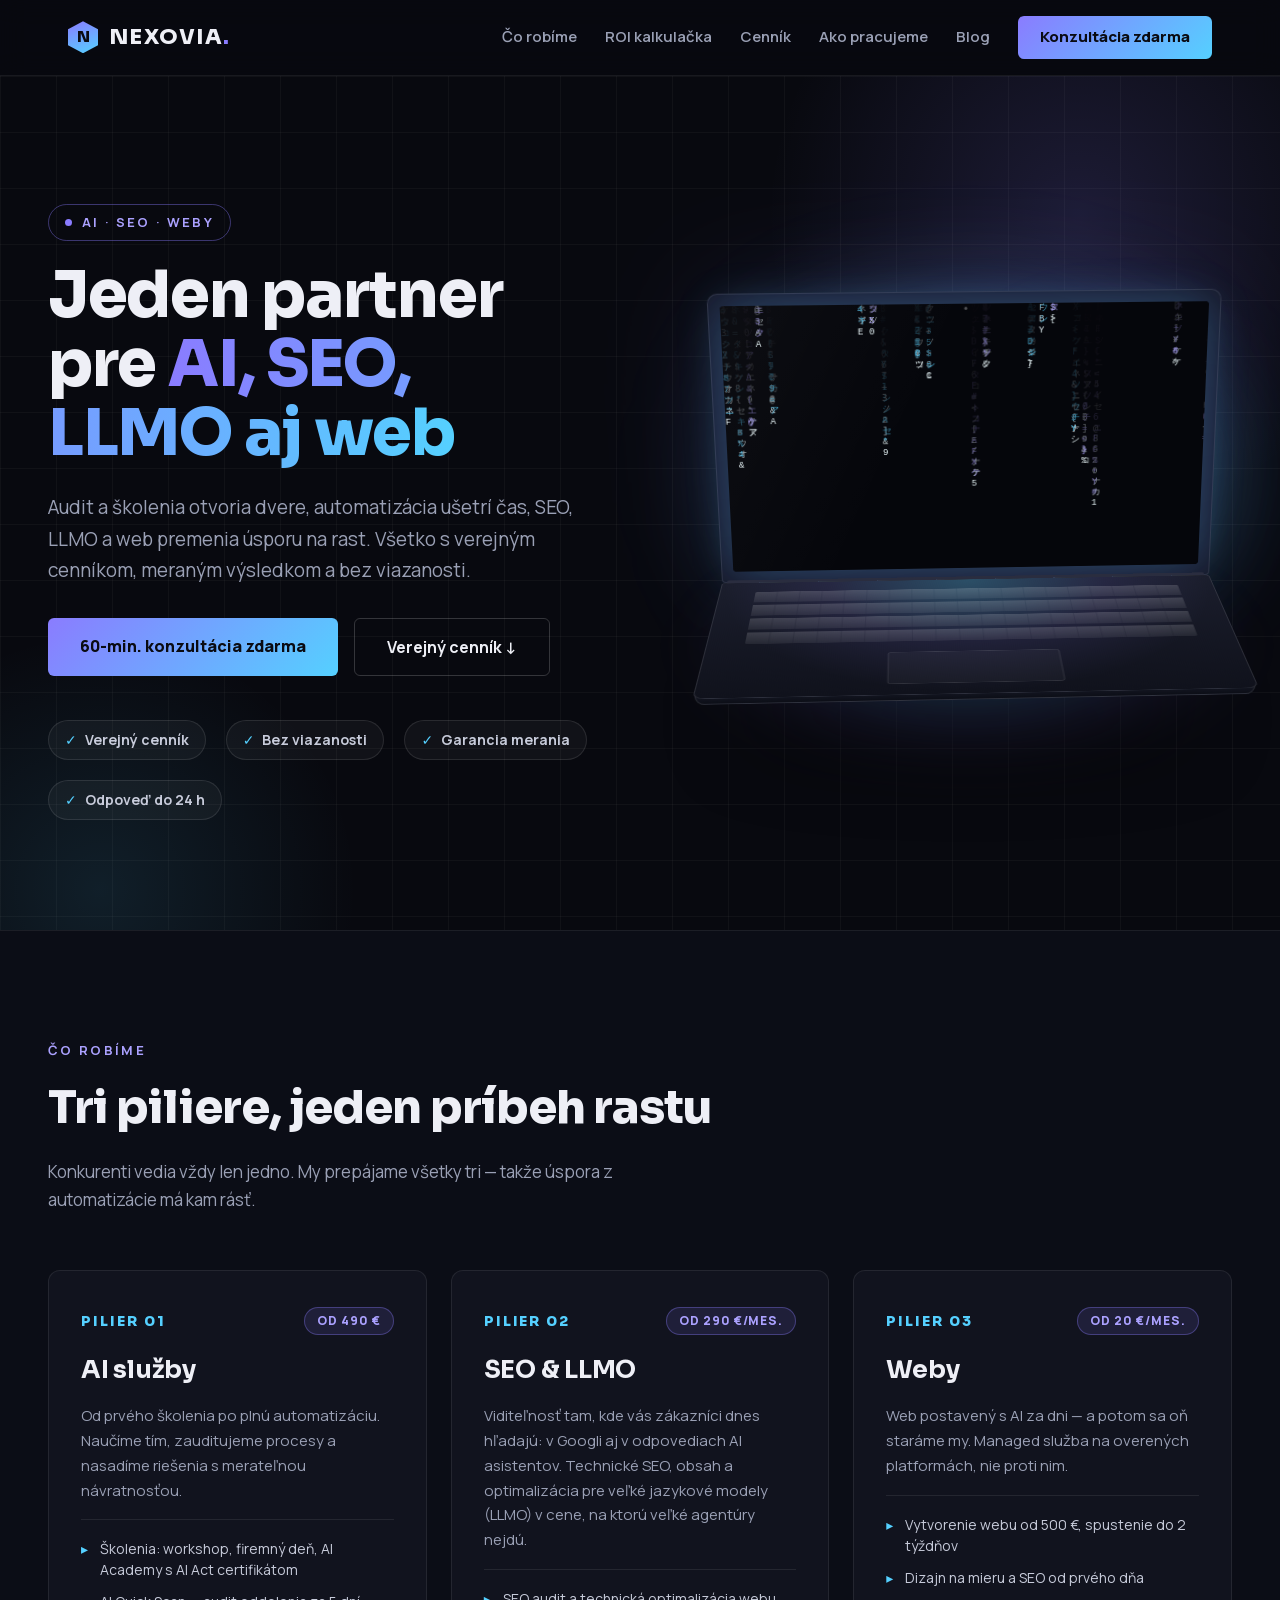
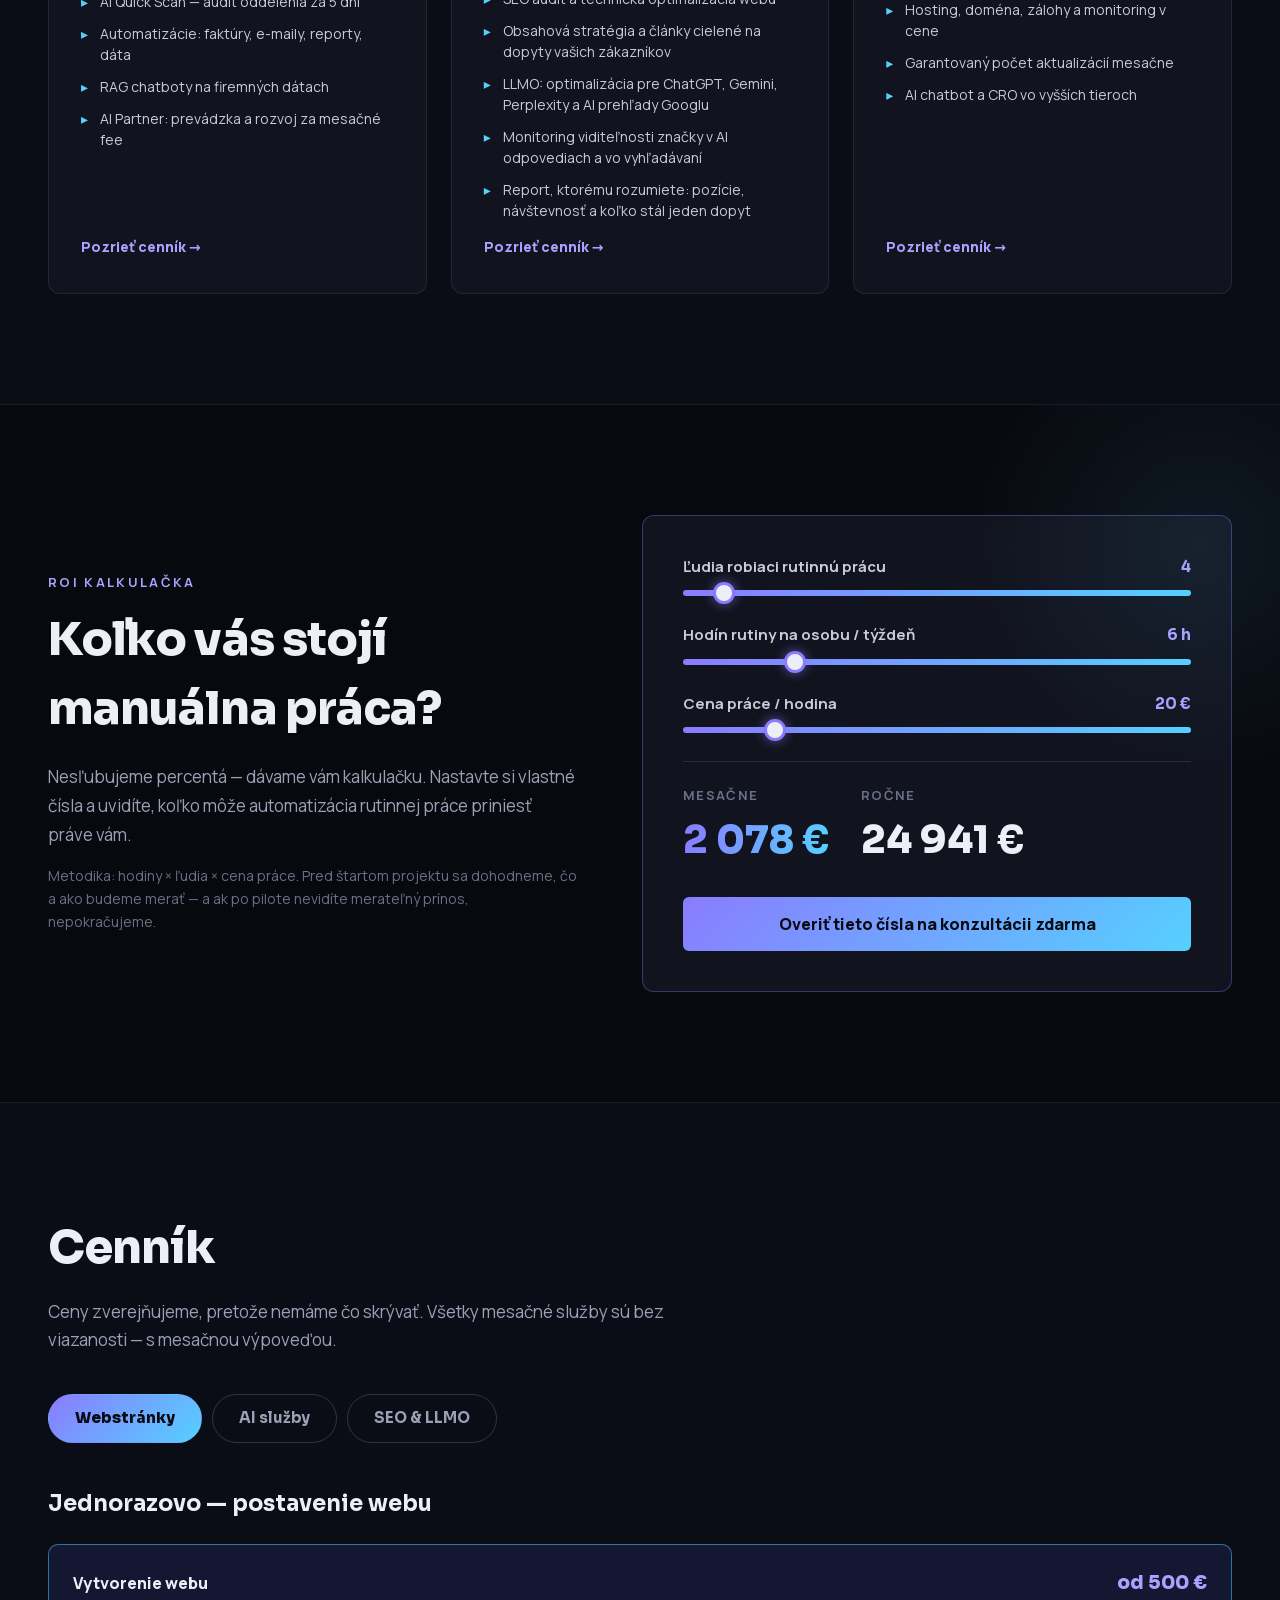
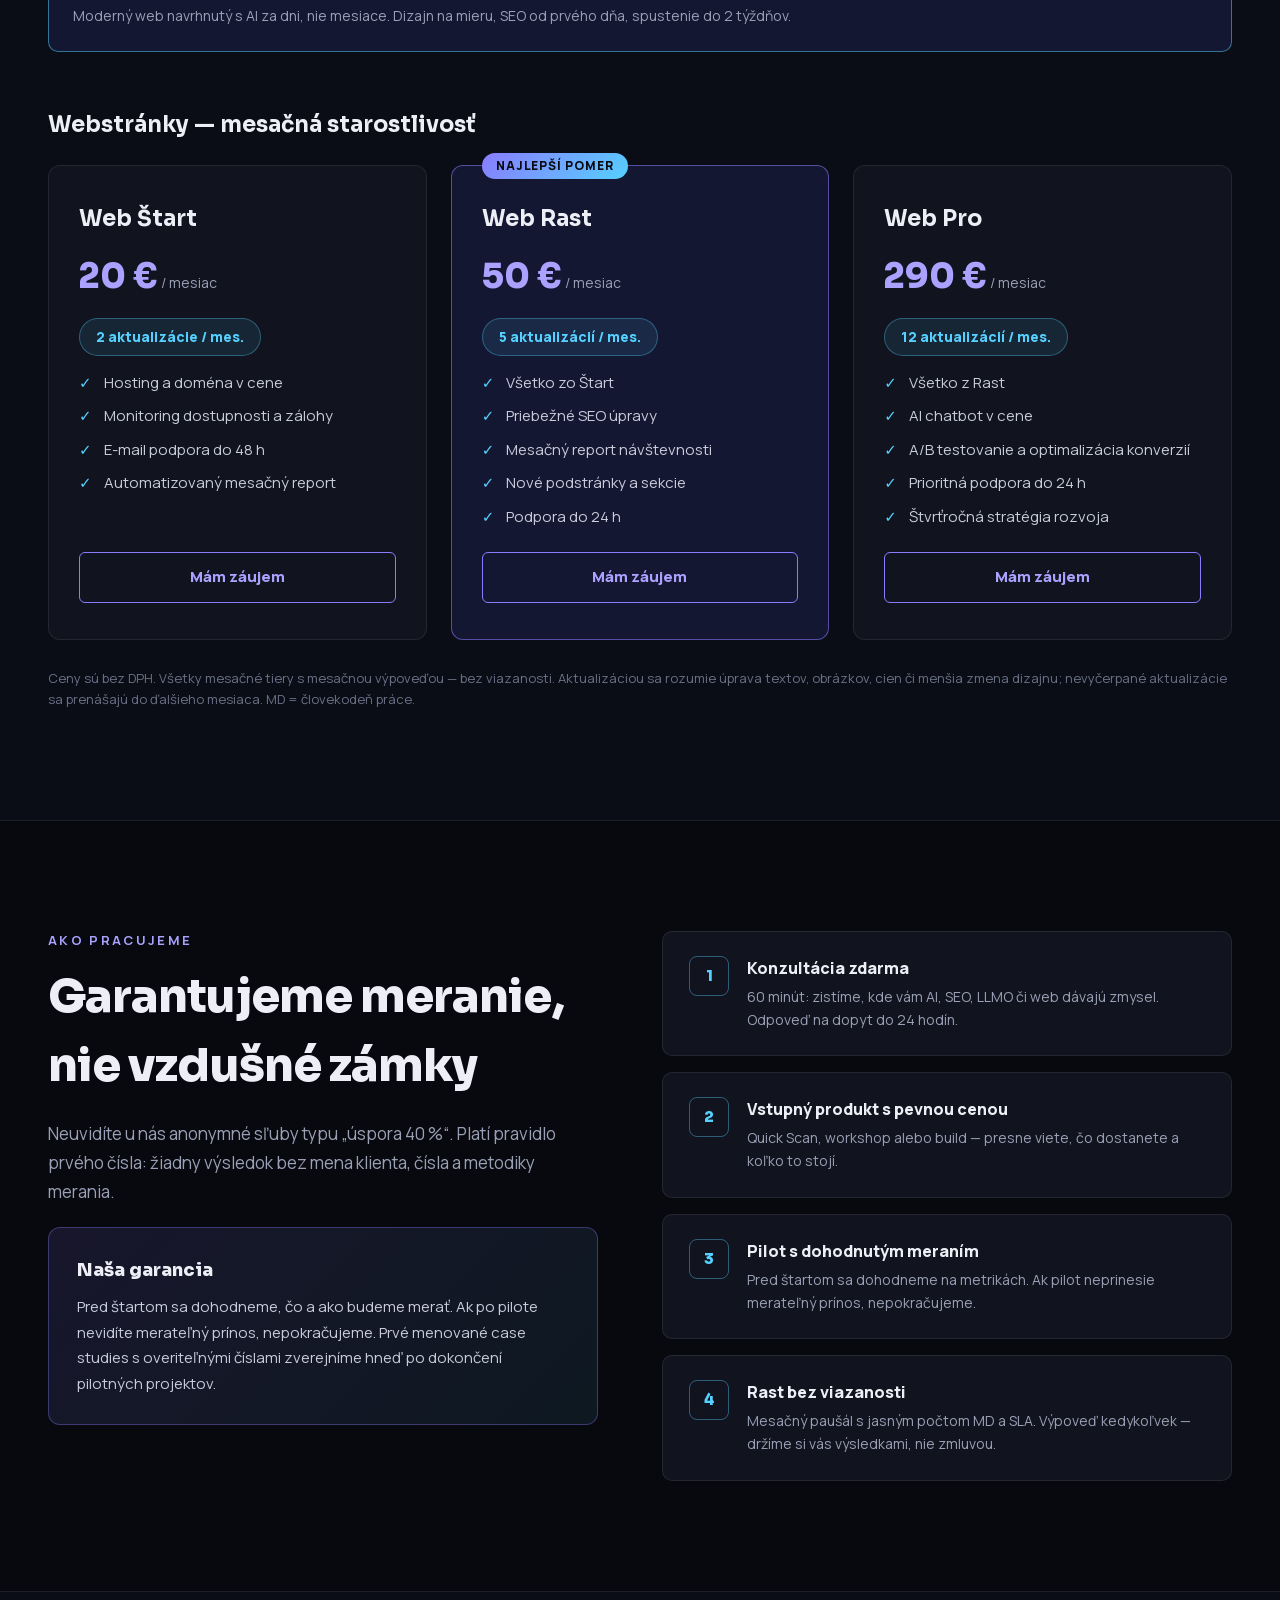
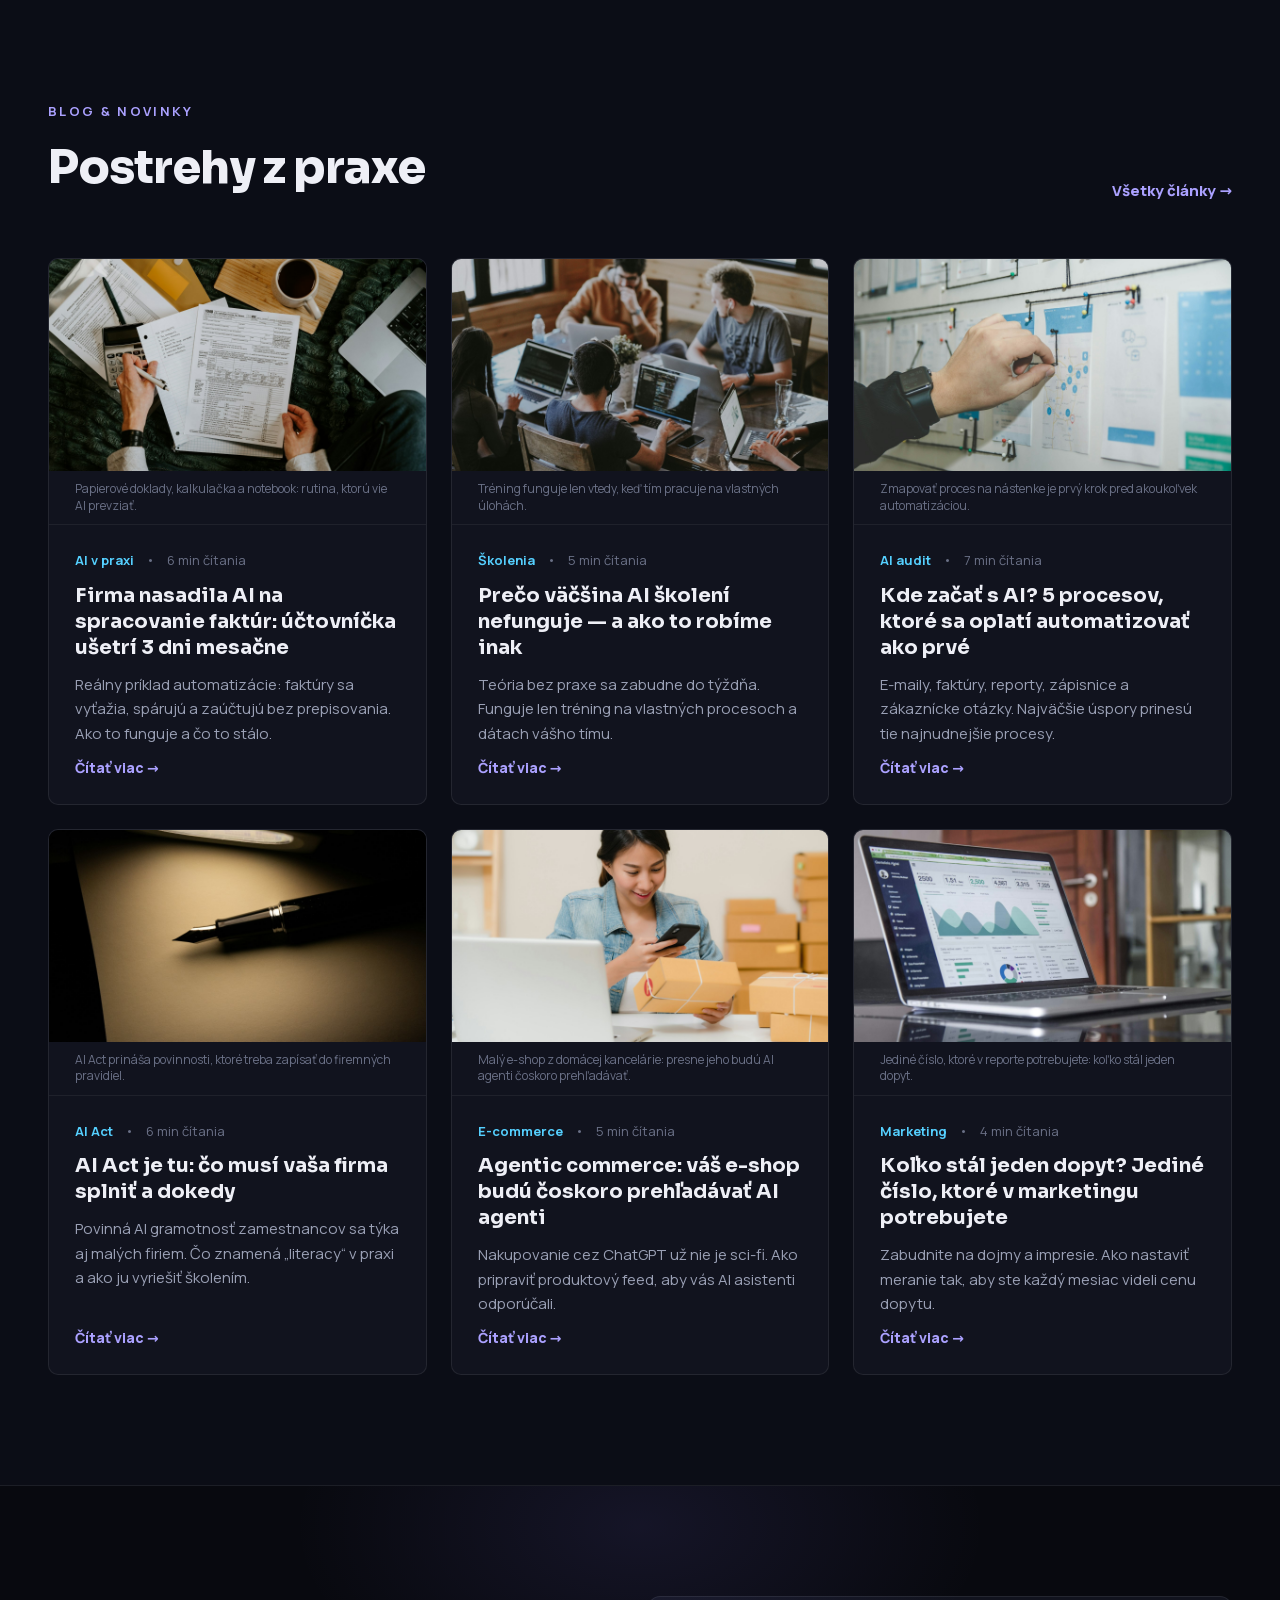
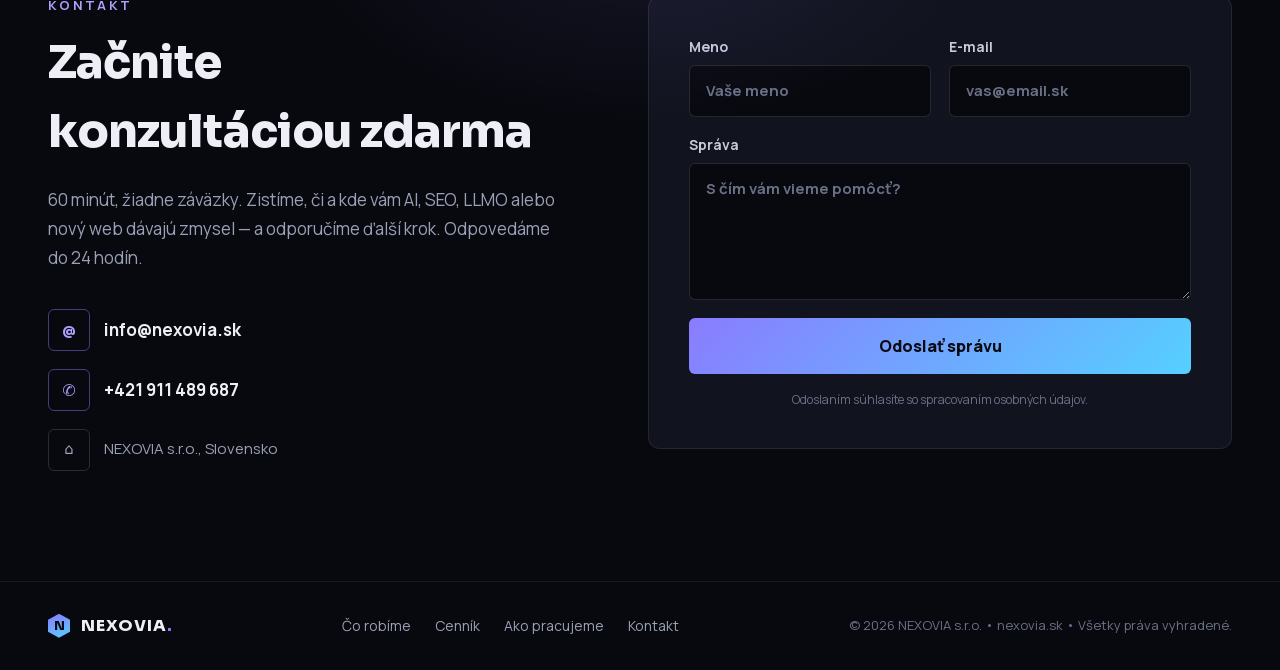
==== commit 0d871bbb: "Update preview: new web prices" ====
--- a/index.html
+++ b/index.html
@@ -1 +1 @@
-<!DOCTYPE html><html lang="sk" class="manrope_d809bf20-module__djgtKq__variable sora_a4627259-module__S0cyNG__variable"><head><meta name="robots" content="noindex, nofollow"><meta charSet="utf-8"/><meta name="viewport" content="width=device-width, initial-scale=1"/><link rel="stylesheet" href="/_next/static/chunks/3wbdvvv27luvr.css" data-precedence="next"/><link rel="preload" as="script" fetchPriority="low" href="/_next/static/chunks/0jvhpaew_uadu.js"/><script src="/_next/static/chunks/24uyhvvmdi5sa.js" async=""></script><script src="/_next/static/chunks/12_celfi3iros.js" async=""></script><script src="/_next/static/chunks/458li-alk1r9y.js" async=""></script><script src="/_next/static/chunks/turbopack-3ntusadgz2bo5.js" async=""></script><script src="/_next/static/chunks/021ib0sjfd8mh.js" async=""></script><script src="/_next/static/chunks/3sld24b1h5ffs.js" async=""></script><script src="/_next/static/chunks/38k2_7amoczom.js" async=""></script><script src="/_next/static/chunks/151lvc-y0ntcd.js" async=""></script><meta name="theme-color" content="#08090f"/><title>NEXOVIA — Jeden partner pre AI, SEO, LLMO aj web</title><meta name="description" content="Jediný partner, ktorého malá firma potrebuje na AI, SEO, LLMO a web. Verejný cenník, garancia merania, bez viazanosti. AI školenia od 490 €, audit od 690 €, SEO &amp; LLMO od 290 €/mes."/><meta property="og:title" content="NEXOVIA — Jeden partner pre AI, SEO, LLMO aj web"/><meta property="og:description" content="Jediný partner, ktorého malá firma potrebuje na AI, SEO, LLMO a web. Verejný cenník, garancia merania, bez viazanosti. AI školenia od 490 €, audit od 690 €, SEO &amp; LLMO od 290 €/mes."/><meta property="og:site_name" content="NEXOVIA"/><meta property="og:locale" content="sk_SK"/><meta property="og:type" content="website"/><meta name="twitter:card" content="summary"/><meta name="twitter:title" content="NEXOVIA — Jeden partner pre AI, SEO, LLMO aj web"/><meta name="twitter:description" content="Jediný partner, ktorého malá firma potrebuje na AI, SEO, LLMO a web. Verejný cenník, garancia merania, bez viazanosti. AI školenia od 490 €, audit od 690 €, SEO &amp; LLMO od 290 €/mes."/><link rel="icon" href="/favicon.ico?favicon.2vob68tjqpejf.ico" sizes="256x256" type="image/x-icon"/><meta name="next-size-adjust" content=""/><script src="/_next/static/chunks/0cz1d0mv5g_q7.js" noModule=""></script></head><body class="flex min-h-dvh flex-col"><div hidden=""><!--$--><!--/$--></div><script type="application/ld+json">{"@context":"https://schema.org","@type":"Organization","name":"NEXOVIA","url":"http://localhost:3000"}</script><a href="#obsah" class="bg-gradient-brand sr-only z-[60] rounded-md px-5 py-3 font-bold text-on-accent focus:not-sr-only focus:fixed focus:top-3 focus:left-3">Preskočiť na obsah</a><header class="sticky top-0 z-50 border-b border-white/[0.07] bg-ink/80 backdrop-blur-[14px]"><nav aria-label="Hlavná navigácia" class="mx-auto flex max-w-[1240px] flex-wrap items-center justify-between gap-6 px-[clamp(20px,5vw,48px)] py-4"><a href="/" class="rounded-sm focus-visible:outline-2 focus-visible:outline-cyan"><span class="inline-flex items-center gap-[11px] text-fg"><span aria-hidden="true" class="font-display flex items-center justify-center font-extrabold text-on-accent bg-[linear-gradient(160deg,#8a7cff,#55d0ff)] [clip-path:polygon(50%_0%,100%_25%,100%_75%,50%_100%,0%_75%,0%_25%)] h-8 w-[30px] text-[15px]">N</span><span class="font-display font-extrabold tracking-[0.06em] text-[21px]">NEXOVIA<span class="text-violet">.</span></span></span></a><button type="button" class="flex h-10 w-10 items-center justify-center rounded-md border border-white/[0.12] text-fg lg:hidden" aria-expanded="false" aria-controls="site-menu" aria-label="Otvoriť menu"><span aria-hidden="true" class="flex flex-col gap-[5px]"><span class="block h-0.5 w-5 bg-current transition"></span><span class="block h-0.5 w-5 bg-current transition"></span><span class="block h-0.5 w-5 bg-current transition"></span></span></button><div id="site-menu" class="w-full basis-full flex-col gap-4 lg:flex lg:w-auto lg:basis-auto lg:flex-row lg:items-center lg:gap-[clamp(14px,2.5vw,28px)] hidden"><a href="/#piliere" class="text-[15px] font-semibold text-muted transition hover:text-fg">Čo robíme</a><a href="/#kalkulacka" class="text-[15px] font-semibold text-muted transition hover:text-fg">ROI kalkulačka</a><a href="/#cennik" class="text-[15px] font-semibold text-muted transition hover:text-fg">Cenník</a><a href="/#proces" class="text-[15px] font-semibold text-muted transition hover:text-fg">Ako pracujeme</a><a href="/blog" class="text-[15px] font-semibold text-muted transition hover:text-fg">Blog</a><a href="/#kontakt" class="bg-gradient-brand inline-block self-start rounded-md px-[22px] py-2.5 text-[15px] font-extrabold text-on-accent transition hover:opacity-85">Konzultácia zdarma</a></div></nav></header><main id="obsah" class="flex-1 overflow-x-clip"><section id="top" class="bg-grid relative overflow-hidden px-[clamp(20px,5vw,48px)] pt-[clamp(64px,10vw,130px)] pb-[clamp(64px,9vw,110px)]"><div aria-hidden="true" class="pointer-events-none absolute -top-[200px] -right-[140px] h-[680px] w-[680px] rounded-full bg-[radial-gradient(circle,rgba(138,124,255,0.16),transparent_65%)]"></div><div aria-hidden="true" class="pointer-events-none absolute -bottom-[240px] -left-[180px] h-[560px] w-[560px] rounded-full bg-[radial-gradient(circle,rgba(85,208,255,0.11),transparent_65%)]"></div><div class="relative mx-auto flex w-full max-w-[1240px] flex-wrap items-center gap-[clamp(32px,5vw,72px)]"><div class="animate-rise relative z-10 min-w-[300px] flex-[1_1_480px]"><p class="mb-5 inline-flex items-center gap-2.5 rounded-full border border-violet/40 px-4 py-2 text-[13px] font-bold tracking-[0.18em] text-violet-light uppercase"><span aria-hidden="true" class="animate-pulse-dot h-[7px] w-[7px] rounded-full bg-violet"></span>AI · SEO · Weby</p><h1 class="font-display mb-6 text-[clamp(38px,5.2vw,64px)] leading-[1.08] font-extrabold tracking-[-0.02em] text-balance">Jeden partner pre <span class="text-gradient">AI, SEO, LLMO aj web</span></h1><p class="mb-8 max-w-[560px] text-[clamp(16px,1.6vw,19px)] leading-[1.65] text-muted text-pretty">Audit a školenia otvoria dvere, automatizácia ušetrí čas, SEO, LLMO a web premenia úsporu na rast. Všetko s verejným cenníkom, meraným výsledkom a bez viazanosti.</p><div class="mb-11 flex flex-wrap gap-4"><a href="#kontakt" class="inline-block rounded-md px-8 py-4 text-center text-base transition focus-visible:ring-2 focus-visible:ring-offset-2 focus-visible:ring-offset-ink focus-visible:outline-none bg-gradient-brand font-extrabold text-on-accent hover:opacity-85 focus-visible:ring-cyan">60-min. konzultácia zdarma</a><a href="#cennik" class="inline-block rounded-md px-8 py-4 text-center text-base transition focus-visible:ring-2 focus-visible:ring-offset-2 focus-visible:ring-offset-ink focus-visible:outline-none border border-white/[0.18] font-bold text-fg hover:border-violet hover:text-violet-light focus-visible:ring-violet">Verejný cenník ↓</a></div><ul class="flex flex-wrap gap-[clamp(12px,2vw,20px)]"><li class="inline-flex items-center gap-2 rounded-full border border-white/10 bg-white/[0.04] px-4 py-[9px] text-sm font-bold text-fg-2"><span aria-hidden="true" class="text-cyan">✓</span>Verejný cenník</li><li class="inline-flex items-center gap-2 rounded-full border border-white/10 bg-white/[0.04] px-4 py-[9px] text-sm font-bold text-fg-2"><span aria-hidden="true" class="text-cyan">✓</span>Bez viazanosti</li><li class="inline-flex items-center gap-2 rounded-full border border-white/10 bg-white/[0.04] px-4 py-[9px] text-sm font-bold text-fg-2"><span aria-hidden="true" class="text-cyan">✓</span>Garancia merania</li><li class="inline-flex items-center gap-2 rounded-full border border-white/10 bg-white/[0.04] px-4 py-[9px] text-sm font-bold text-fg-2"><span aria-hidden="true" class="text-cyan">✓</span>Odpoveď do 24 h</li></ul></div><div class="flex min-w-[280px] flex-[1_1_420px] justify-center"><div role="img" aria-label="Notebook, ktorý sa otvorí, prebehne ním kód a zobrazí web Nexovia. Kliknutím sa animácia spustí znova." class="nx-laptop-stage relative w-full max-w-[640px] cursor-pointer select-none [perspective:1500px]" style="aspect-ratio:1 / 0.86"><div aria-hidden="true" class="nx-backlight absolute top-[6%] left-1/2 h-[80%] w-[96%] -translate-x-1/2 rounded-[50%] bg-[radial-gradient(ellipse_at_50%_45%,rgba(138,124,255,0.55),rgba(85,208,255,0.28)_42%,transparent_70%)] blur-3xl transition-opacity duration-1000 opacity-55"></div><div aria-hidden="true" class="nx-backlight-2 absolute top-[16%] right-[-4%] h-[50%] w-[48%] rounded-[50%] bg-[radial-gradient(circle,rgba(85,208,255,0.45),transparent_65%)] blur-3xl transition-opacity duration-1000 opacity-40"></div><div aria-hidden="true" class="absolute -bottom-[2%] left-1/2 h-[14%] w-[86%] -translate-x-1/2 rounded-[50%] bg-black/70 blur-2xl transition-opacity duration-1000 opacity-70"></div><div aria-hidden="true" class="absolute -bottom-[6%] left-1/2 h-[46%] w-[110%] -translate-x-1/2 rounded-[50%] bg-[radial-gradient(ellipse_at_50%_40%,rgba(85,208,255,0.22),rgba(138,124,255,0.1)_45%,transparent_70%)] blur-xl transition-opacity duration-1000 opacity-0"></div><div class="nx-laptop absolute inset-x-[3%] top-[2%] bottom-[6%] [transform-style:preserve-3d]" style="transform:rotateX(calc(-24deg + var(--rx, 0deg))) rotateY(var(--ry, 0deg))"><div class="absolute inset-x-0 top-[70%] origin-top [transform-style:preserve-3d]" style="height:56%;transform:rotateX(90deg)"><div class="nx-deck absolute inset-0 rounded-[10px] rounded-t-[4px] border border-white/10 bg-[linear-gradient(180deg,#1b1e2d,#10121c)]"><div class="absolute inset-0 rounded-[10px] bg-[radial-gradient(ellipse_at_50%_0%,rgba(85,208,255,0.28),rgba(138,124,255,0.1)_40%,transparent_70%)] transition-opacity duration-700 opacity-0"></div><div class="nx-keys absolute inset-x-[7%] top-[9%] h-[48%] rounded-[3px]"></div><div class="absolute bottom-[8%] left-1/2 h-[26%] w-[32%] -translate-x-1/2 rounded-[4px] border border-white/10 bg-white/[0.03]"></div></div><div class="absolute inset-x-0 bottom-0 h-[14px] origin-top rounded-b-[8px] border-x border-b border-white/10 bg-[linear-gradient(180deg,#1a1d2b,#0c0e17)]" style="transform:rotateX(-90deg)"></div></div><div class="absolute inset-x-[1%] top-[70%] h-[6px] -translate-y-1/2 rounded-full bg-[#2a2d3f]" style="transform:translateZ(0px)"></div><div class="nx-lid absolute inset-x-0 top-0 origin-bottom [transform-style:preserve-3d] transition-transform [transition-duration:1500ms] [transition-timing-function:cubic-bezier(.2,.75,.25,1)]" style="height:70%;transform:rotateX(-88deg)"><div class="absolute inset-0 rounded-[10px] rounded-b-[4px] border border-white/10 bg-[#141726] p-[2.2%] [backface-visibility:hidden]"><div class="relative h-full w-full overflow-hidden rounded-[4px] bg-[#05060b] transition-shadow duration-700" style="container-type:inline-size"><div class="absolute top-[1.2%] left-1/2 z-10 h-[3px] w-[3px] -translate-x-1/2 rounded-full bg-white/30"></div><div class="absolute inset-0 transition-opacity duration-500 opacity-0"><canvas class="h-full w-full"></canvas></div><div class="absolute inset-0 transition-[opacity,transform] duration-700 [transition-timing-function:cubic-bezier(.2,.75,.25,1)] scale-[1.04] opacity-0"><div class="flex h-full w-full flex-col overflow-hidden bg-ink text-fg select-none"><div class="flex items-center gap-[1cqw] border-b border-white/10 bg-ink-2 px-[2cqw] py-[1.2cqw]"><span class="h-[1.4cqw] w-[1.4cqw] rounded-full bg-[#ff5f57]"></span><span class="h-[1.4cqw] w-[1.4cqw] rounded-full bg-[#febc2e]"></span><span class="h-[1.4cqw] w-[1.4cqw] rounded-full bg-[#28c840]"></span><span class="ml-[2cqw] flex-1 rounded-[0.6cqw] bg-white/[0.06] px-[2cqw] py-[0.5cqw] text-[1.9cqw] text-muted">🔒 <!-- -->nexovia.sk</span></div><div class="flex items-center justify-between border-b border-white/[0.07] px-[3cqw] py-[1.6cqw]"><span class="inline-flex items-center gap-[1cqw]"><span class="font-display flex h-[3.6cqw] w-[3.2cqw] items-center justify-center bg-[linear-gradient(160deg,#8a7cff,#55d0ff)] text-[1.9cqw] font-extrabold text-on-accent [clip-path:polygon(50%_0%,100%_25%,100%_75%,50%_100%,0%_75%,0%_25%)]">N</span><span class="font-display text-[2.4cqw] font-extrabold tracking-[0.06em]">NEXOVIA<span class="text-violet">.</span></span></span><span class="flex gap-[2.4cqw] text-[1.8cqw] font-bold text-fg-2"><span>Čo robíme</span><span>Cenník</span><span>Blog</span><span>Kontakt</span></span></div><div class="grid min-h-0 flex-1 grid-cols-[1.15fr_1fr] gap-[2.4cqw] p-[2.4cqw_3cqw]"><div class="flex flex-col justify-between gap-[2cqw]"><div><div class="mb-[1.2cqw] inline-block rounded-full border border-violet/40 px-[1.6cqw] py-[0.4cqw] text-[1.5cqw] font-bold tracking-[0.14em] text-violet-light uppercase">AI · SEO · Weby</div><div class="font-display text-[3.6cqw] leading-[1.08] font-extrabold tracking-[-0.02em]">Jeden partner pre <span class="text-gradient">AI, SEO aj web</span></div><div class="mt-[1.2cqw] h-[0.8cqw] w-[82%] rounded bg-white/10"></div><div class="bg-gradient-brand mt-[1.6cqw] inline-block rounded-[0.8cqw] px-[2.2cqw] py-[0.8cqw] text-[1.7cqw] font-extrabold text-on-accent">Konzultácia zdarma</div></div><div class="grid grid-cols-3 gap-[1.2cqw]"><div class="rounded-[1cqw] border p-[1.2cqw] border-white/10 bg-card"><div class="font-display text-[2.1cqw] leading-tight font-extrabold text-cyan">AI</div><div class="mt-[0.4cqw] text-[1.5cqw] text-muted">od 490 €</div></div><div class="rounded-[1cqw] border p-[1.2cqw] border-violet/50 bg-card-hot"><div class="font-display text-[2.1cqw] leading-tight font-extrabold text-cyan">SEO &amp; LLMO</div><div class="mt-[0.4cqw] text-[1.5cqw] text-muted">od 290 €/mes.</div></div><div class="rounded-[1cqw] border p-[1.2cqw] border-white/10 bg-card"><div class="font-display text-[2.1cqw] leading-tight font-extrabold text-cyan">WEB</div><div class="mt-[0.4cqw] text-[1.5cqw] text-muted">od 90 €/mes.</div></div></div></div><div class="flex flex-col gap-[2cqw]"><div class="rounded-[1cqw] border border-white/10 bg-card p-[1.6cqw]"><div class="mb-[1.4cqw] flex items-baseline justify-between"><span class="text-[1.7cqw] font-bold text-fg-2">Dopyty z Googlu a AI</span><span class="font-display text-[2.6cqw] font-extrabold text-violet-light">+38 %</span></div><div class="flex h-[7cqw] items-end gap-[0.6cqw]"><span style="height:28%;transition-delay:0.25s" class="flex-1 origin-bottom rounded-t-[0.3cqw] bg-[linear-gradient(180deg,#55d0ff,#8a7cff)] transition-transform duration-700 ease-out scale-y-0"></span><span style="height:34%;transition-delay:0.32s" class="flex-1 origin-bottom rounded-t-[0.3cqw] bg-[linear-gradient(180deg,#55d0ff,#8a7cff)] transition-transform duration-700 ease-out scale-y-0"></span><span style="height:31%;transition-delay:0.39s" class="flex-1 origin-bottom rounded-t-[0.3cqw] bg-[linear-gradient(180deg,#55d0ff,#8a7cff)] transition-transform duration-700 ease-out scale-y-0"></span><span style="height:42%;transition-delay:0.46s" class="flex-1 origin-bottom rounded-t-[0.3cqw] bg-[linear-gradient(180deg,#55d0ff,#8a7cff)] transition-transform duration-700 ease-out scale-y-0"></span><span style="height:48%;transition-delay:0.53s" class="flex-1 origin-bottom rounded-t-[0.3cqw] bg-[linear-gradient(180deg,#55d0ff,#8a7cff)] transition-transform duration-700 ease-out scale-y-0"></span><span style="height:55%;transition-delay:0.6000000000000001s" class="flex-1 origin-bottom rounded-t-[0.3cqw] bg-[linear-gradient(180deg,#55d0ff,#8a7cff)] transition-transform duration-700 ease-out scale-y-0"></span><span style="height:61%;transition-delay:0.67s" class="flex-1 origin-bottom rounded-t-[0.3cqw] bg-[linear-gradient(180deg,#55d0ff,#8a7cff)] transition-transform duration-700 ease-out scale-y-0"></span><span style="height:70%;transition-delay:0.74s" class="flex-1 origin-bottom rounded-t-[0.3cqw] bg-[linear-gradient(180deg,#55d0ff,#8a7cff)] transition-transform duration-700 ease-out scale-y-0"></span><span style="height:78%;transition-delay:0.81s" class="flex-1 origin-bottom rounded-t-[0.3cqw] bg-[linear-gradient(180deg,#55d0ff,#8a7cff)] transition-transform duration-700 ease-out scale-y-0"></span><span style="height:92%;transition-delay:0.8800000000000001s" class="flex-1 origin-bottom rounded-t-[0.3cqw] bg-[linear-gradient(180deg,#55d0ff,#8a7cff)] transition-transform duration-700 ease-out scale-y-0"></span></div></div><div class="flex min-h-0 flex-1 flex-col gap-[0.8cqw] overflow-hidden rounded-[1cqw] border border-cyan/35 bg-cyan/[0.06] p-[1.6cqw]"><div class="flex items-center gap-[1cqw] text-[1.7cqw] font-bold text-cyan"><span class="animate-pulse-dot h-[1.1cqw] w-[1.1cqw] rounded-full bg-cyan"></span>Nexovia asistent</div><div style="transition-delay:0.6s" class="rounded-[0.8cqw] bg-white/[0.05] px-[1.6cqw] py-[0.8cqw] text-[1.6cqw] text-fg-2 transition-[opacity,transform] duration-500 translate-y-[1cqw] opacity-0">Faktúra č. 2041 spracovaná.</div><div style="transition-delay:1.1s" class="rounded-[0.8cqw] bg-white/[0.05] px-[1.6cqw] py-[0.8cqw] text-[1.6cqw] text-fg-2 transition-[opacity,transform] duration-500 translate-y-[1cqw] opacity-0">Report za október je pripravený.</div></div></div></div></div></div><div class="pointer-events-none absolute inset-0 bg-[linear-gradient(115deg,rgba(255,255,255,0.08),transparent_40%)] transition-opacity duration-700 opacity-100"></div></div></div><div class="absolute inset-0 flex items-center justify-center rounded-[10px] rounded-b-[4px] border border-white/10 bg-[linear-gradient(160deg,#20233a,#0e1019)] [backface-visibility:hidden]" style="transform:rotateY(180deg) translateZ(1px)"><span aria-hidden="true" class="font-display flex h-[18%] w-[11%] items-center justify-center bg-[linear-gradient(160deg,#8a7cff,#55d0ff)] text-[clamp(14px,3.4vw,26px)] font-extrabold text-on-accent [clip-path:polygon(50%_0%,100%_25%,100%_75%,50%_100%,0%_75%,0%_25%)] opacity-80">N</span></div></div></div><span class="absolute right-0 bottom-0 text-xs font-bold tracking-[0.12em] text-dim uppercase transition-opacity duration-700 opacity-0">↻ <!-- -->Prehrať znova</span></div></div></div></section><section id="piliere" class="relative scroll-mt-20 border-y border-white/[0.07] bg-ink-2 px-[clamp(20px,5vw,48px)] py-[clamp(64px,9vw,110px)]"><div class="mx-auto w-full max-w-[1240px]"><p class="mb-3 text-[13px] font-bold tracking-[0.18em] text-violet-light uppercase">Čo robíme</p><h2 class="font-display text-[clamp(30px,3.6vw,46px)] font-extrabold tracking-[-0.02em] text-balance mb-4 max-w-[720px]">Tri piliere, jeden príbeh rastu</h2><p class="text-[17px] leading-[1.65] text-muted mb-14 max-w-[660px]">Konkurenti vedia vždy len jedno. My prepájame všetky tri — takže úspora z automatizácie má kam rásť.</p><div class="grid grid-cols-[repeat(auto-fit,minmax(300px,1fr))] gap-6"><article class="flex flex-col gap-4 rounded-xl border border-white/[0.08] bg-card px-8 py-9 transition duration-300 hover:-translate-y-1.5 hover:border-violet/60 hover:shadow-[0_24px_60px_rgba(138,124,255,0.15)]"><div class="flex items-center justify-between gap-3"><span class="font-display text-sm font-extrabold tracking-[0.14em] text-cyan">PILIER 01</span><span class="rounded-full border border-violet/35 bg-violet/[0.12] px-3 py-[5px] text-xs font-extrabold tracking-[0.08em] text-violet-light uppercase">od 490 €</span></div><h3 class="font-display text-[25px] font-bold tracking-[-0.01em]">AI služby</h3><p class="text-[15px] leading-[1.65] text-muted">Od prvého školenia po plnú automatizáciu. Naučíme tím, zauditujeme procesy a nasadíme riešenia s merateľnou návratnosťou.</p><ul class="flex flex-1 flex-col gap-[11px] border-t border-white/[0.08] pt-[18px]"><li class="flex items-baseline gap-3 text-sm leading-normal text-fg-2"><span aria-hidden="true" class="shrink-0 font-extrabold text-cyan">▸</span><span>Školenia: workshop, firemný deň, AI Academy s AI Act certifikátom</span></li><li class="flex items-baseline gap-3 text-sm leading-normal text-fg-2"><span aria-hidden="true" class="shrink-0 font-extrabold text-cyan">▸</span><span>AI Quick Scan — audit oddelenia za 5 dní</span></li><li class="flex items-baseline gap-3 text-sm leading-normal text-fg-2"><span aria-hidden="true" class="shrink-0 font-extrabold text-cyan">▸</span><span>Automatizácie: faktúry, e-maily, reporty, dáta</span></li><li class="flex items-baseline gap-3 text-sm leading-normal text-fg-2"><span aria-hidden="true" class="shrink-0 font-extrabold text-cyan">▸</span><span>RAG chatboty na firemných dátach</span></li><li class="flex items-baseline gap-3 text-sm leading-normal text-fg-2"><span aria-hidden="true" class="shrink-0 font-extrabold text-cyan">▸</span><span>AI Partner: prevádzka a rozvoj za mesačné fee</span></li></ul><a href="#cennik" class="text-sm font-extrabold text-violet-light hover:text-violet">Pozrieť cenník →</a></article><article class="flex flex-col gap-4 rounded-xl border border-white/[0.08] bg-card px-8 py-9 transition duration-300 hover:-translate-y-1.5 hover:border-violet/60 hover:shadow-[0_24px_60px_rgba(138,124,255,0.15)]"><div class="flex items-center justify-between gap-3"><span class="font-display text-sm font-extrabold tracking-[0.14em] text-cyan">PILIER 02</span><span class="rounded-full border border-violet/35 bg-violet/[0.12] px-3 py-[5px] text-xs font-extrabold tracking-[0.08em] text-violet-light uppercase">od 290 €/mes.</span></div><h3 class="font-display text-[25px] font-bold tracking-[-0.01em]">SEO &amp; LLMO</h3><p class="text-[15px] leading-[1.65] text-muted">Viditeľnosť tam, kde vás zákazníci dnes hľadajú: v Googli aj v odpovediach AI asistentov. Technické SEO, obsah a optimalizácia pre veľké jazykové modely (LLMO) v cene, na ktorú veľké agentúry nejdú.</p><ul class="flex flex-1 flex-col gap-[11px] border-t border-white/[0.08] pt-[18px]"><li class="flex items-baseline gap-3 text-sm leading-normal text-fg-2"><span aria-hidden="true" class="shrink-0 font-extrabold text-cyan">▸</span><span>SEO audit a technická optimalizácia webu</span></li><li class="flex items-baseline gap-3 text-sm leading-normal text-fg-2"><span aria-hidden="true" class="shrink-0 font-extrabold text-cyan">▸</span><span>Obsahová stratégia a články cielené na dopyty vašich zákazníkov</span></li><li class="flex items-baseline gap-3 text-sm leading-normal text-fg-2"><span aria-hidden="true" class="shrink-0 font-extrabold text-cyan">▸</span><span>LLMO: optimalizácia pre ChatGPT, Gemini, Perplexity a AI prehľady Googlu</span></li><li class="flex items-baseline gap-3 text-sm leading-normal text-fg-2"><span aria-hidden="true" class="shrink-0 font-extrabold text-cyan">▸</span><span>Monitoring viditeľnosti značky v AI odpovediach a vo vyhľadávaní</span></li><li class="flex items-baseline gap-3 text-sm leading-normal text-fg-2"><span aria-hidden="true" class="shrink-0 font-extrabold text-cyan">▸</span><span>Report, ktorému rozumiete: pozície, návštevnosť a koľko stál jeden dopyt</span></li></ul><a href="#cennik" class="text-sm font-extrabold text-violet-light hover:text-violet">Pozrieť cenník →</a></article><article class="flex flex-col gap-4 rounded-xl border border-white/[0.08] bg-card px-8 py-9 transition duration-300 hover:-translate-y-1.5 hover:border-violet/60 hover:shadow-[0_24px_60px_rgba(138,124,255,0.15)]"><div class="flex items-center justify-between gap-3"><span class="font-display text-sm font-extrabold tracking-[0.14em] text-cyan">PILIER 03</span><span class="rounded-full border border-violet/35 bg-violet/[0.12] px-3 py-[5px] text-xs font-extrabold tracking-[0.08em] text-violet-light uppercase">od 90 €/mes.</span></div><h3 class="font-display text-[25px] font-bold tracking-[-0.01em]">Weby</h3><p class="text-[15px] leading-[1.65] text-muted">Web postavený s AI za dni — a potom sa oň staráme my. Managed služba na overených platformách, nie proti nim.</p><ul class="flex flex-1 flex-col gap-[11px] border-t border-white/[0.08] pt-[18px]"><li class="flex items-baseline gap-3 text-sm leading-normal text-fg-2"><span aria-hidden="true" class="shrink-0 font-extrabold text-cyan">▸</span><span>Vytvorenie webu od 990 €, spustenie do 2 týždňov</span></li><li class="flex items-baseline gap-3 text-sm leading-normal text-fg-2"><span aria-hidden="true" class="shrink-0 font-extrabold text-cyan">▸</span><span>Dizajn na mieru a SEO od prvého dňa</span></li><li class="flex items-baseline gap-3 text-sm leading-normal text-fg-2"><span aria-hidden="true" class="shrink-0 font-extrabold text-cyan">▸</span><span>Hosting, doména, zálohy a monitoring v cene</span></li><li class="flex items-baseline gap-3 text-sm leading-normal text-fg-2"><span aria-hidden="true" class="shrink-0 font-extrabold text-cyan">▸</span><span>Garantovaný počet aktualizácií mesačne</span></li><li class="flex items-baseline gap-3 text-sm leading-normal text-fg-2"><span aria-hidden="true" class="shrink-0 font-extrabold text-cyan">▸</span><span>AI chatbot a CRO vo vyšších tieroch</span></li></ul><a href="#cennik" class="text-sm font-extrabold text-violet-light hover:text-violet">Pozrieť cenník →</a></article></div></div></section><section id="kalkulacka" class="relative scroll-mt-20 px-[clamp(20px,5vw,48px)] py-[clamp(64px,9vw,110px)] overflow-hidden"><div aria-hidden="true" class="pointer-events-none absolute rounded-full -top-[120px] -right-[180px] h-[520px] w-[520px] bg-[radial-gradient(circle,rgba(85,208,255,0.08),transparent_65%)]"></div><div class="mx-auto w-full max-w-[1240px] flex flex-wrap items-center gap-[clamp(40px,5vw,72px)]"><div class="min-w-[300px] flex-[1_1_400px]"><p class="mb-3 text-[13px] font-bold tracking-[0.18em] text-violet-light uppercase">ROI kalkulačka</p><h2 class="font-display text-[clamp(30px,3.6vw,46px)] font-extrabold tracking-[-0.02em] text-balance mb-5">Koľko vás stojí manuálna práca?</h2><p class="text-[17px] text-muted mb-4 leading-[1.7]">Nesľubujeme percentá — dávame vám kalkulačku. Nastavte si vlastné čísla a uvidíte, koľko môže automatizácia rutinnej práce priniesť práve vám.</p><p class="text-sm leading-relaxed text-dim">Metodika: hodiny × ľudia × cena práce. Pred štartom projektu sa dohodneme, čo a ako budeme merať — a ak po pilote nevidíte merateľný prínos, nepokračujeme.</p></div><div class="min-w-[300px] flex-[1_1_460px]"><div class="flex flex-col gap-7 rounded-xl border border-violet/35 bg-card p-[clamp(28px,4vw,40px)]"><div class="flex flex-col gap-3"><label for="_R_2jav9b_-people" class="flex justify-between text-[15px] font-bold text-fg-2"><span>Ľudia robiaci rutinnú prácu</span><span class="font-display text-violet-light">4</span></label><input id="_R_2jav9b_-people" type="range" min="1" max="50" step="1" class="w-full" value="4"/></div><div class="flex flex-col gap-3"><label for="_R_2jav9b_-hours" class="flex justify-between text-[15px] font-bold text-fg-2"><span>Hodín rutiny na osobu / týždeň</span><span class="font-display text-violet-light">6 h</span></label><input id="_R_2jav9b_-hours" type="range" min="1" max="25" step="1" class="w-full" value="6"/></div><div class="flex flex-col gap-3"><label for="_R_2jav9b_-rate" class="flex justify-between text-[15px] font-bold text-fg-2"><span>Cena práce / hodina</span><span class="font-display text-violet-light">20 €</span></label><input id="_R_2jav9b_-rate" type="range" min="8" max="80" step="1" class="w-full" value="20"/></div><dl class="flex flex-wrap gap-8 border-t border-white/10 pt-6" aria-live="polite"><div><dt class="mb-1.5 text-[13px] font-bold tracking-[0.1em] text-dim uppercase">Mesačne</dt><dd class="font-display text-gradient text-[clamp(28px,3vw,38px)] font-extrabold">2 078 €</dd></div><div><dt class="mb-1.5 text-[13px] font-bold tracking-[0.1em] text-dim uppercase">Ročne</dt><dd class="font-display text-[clamp(28px,3vw,38px)] font-extrabold text-fg">24 941 €</dd></div></dl><a href="#kontakt" class="inline-block rounded-md text-center text-base transition focus-visible:ring-2 focus-visible:ring-offset-2 focus-visible:ring-offset-ink focus-visible:outline-none bg-gradient-brand font-extrabold text-on-accent hover:opacity-85 focus-visible:ring-cyan px-6 py-[15px]">Overiť tieto čísla na konzultácii zdarma</a></div></div></div></section><section id="cennik" class="relative scroll-mt-20 px-[clamp(20px,5vw,48px)] py-[clamp(64px,9vw,110px)] border-y border-white/[0.07] bg-ink-2"><div class="mx-auto w-full max-w-[1240px]"><h2 class="font-display text-[clamp(30px,3.6vw,46px)] font-extrabold tracking-[-0.02em] text-balance mb-4 max-w-[720px]">Cenník</h2><p class="text-[17px] leading-[1.65] text-muted mb-10 max-w-[660px]">Ceny zverejňujeme, pretože nemáme čo skrývať. Všetky mesačné služby sú bez viazanosti — s mesačnou výpoveďou.</p><div><div role="tablist" aria-label="Oblasti cenníka" class="mb-11 flex flex-wrap gap-2.5"><button type="button" role="tab" id="price-tab-web" aria-selected="true" aria-controls="price-panel-web" class="font-display cursor-pointer rounded-full border px-[26px] py-3 text-[15px] transition focus-visible:ring-2 focus-visible:ring-cyan focus-visible:outline-none bg-gradient-brand border-transparent font-extrabold text-on-accent">Webstránky</button><button type="button" role="tab" id="price-tab-ai" aria-selected="false" aria-controls="price-panel-ai" class="font-display cursor-pointer rounded-full border px-[26px] py-3 text-[15px] transition focus-visible:ring-2 focus-visible:ring-cyan focus-visible:outline-none border-white/[0.16] bg-transparent font-bold text-muted hover:border-violet/60 hover:text-fg">AI služby</button><button type="button" role="tab" id="price-tab-mkt" aria-selected="false" aria-controls="price-panel-mkt" class="font-display cursor-pointer rounded-full border px-[26px] py-3 text-[15px] transition focus-visible:ring-2 focus-visible:ring-cyan focus-visible:outline-none border-white/[0.16] bg-transparent font-bold text-muted hover:border-violet/60 hover:text-fg">SEO &amp; LLMO</button></div><div role="tabpanel" id="price-panel-web" aria-labelledby="price-tab-web"><h3 class="font-display mb-6 text-[22px] font-bold text-fg">Jednorazovo — postavenie webu</h3><div class="mb-14 grid grid-cols-[repeat(auto-fit,minmax(250px,1fr))] gap-4"><div class="flex flex-col gap-2 rounded-[10px] border p-6 border-cyan/50 bg-card-hot"><div class="flex items-baseline justify-between gap-3"><span class="text-base font-extrabold text-fg">Vytvorenie webu</span><span class="font-display text-[19px] font-extrabold whitespace-nowrap text-violet-light">od 990 €</span></div><p class="text-sm leading-[1.55] text-muted">Moderný web navrhnutý s AI za dni, nie mesiace. Dizajn na mieru, SEO od prvého dňa, spustenie do 2 týždňov.</p></div></div><h3 class="font-display mb-6 text-[22px] font-bold text-fg">Webstránky — mesačná starostlivosť</h3><div class="grid grid-cols-[repeat(auto-fit,minmax(280px,1fr))] items-stretch gap-6"><div class="relative flex flex-col gap-4 rounded-xl border px-[30px] py-9 border-white/[0.08] bg-card"><h4 class="font-display text-[22px] font-bold">Web Štart</h4><div><span class="font-display text-[34px] font-extrabold text-violet-light">90 €</span><span class="text-sm text-muted"> <!-- -->/ mesiac</span></div><div class="inline-flex items-center gap-2 self-start rounded-full border border-cyan/35 bg-cyan/10 px-4 py-2 text-sm font-extrabold text-cyan">2 aktualizácie / mes.</div><ul class="flex flex-1 flex-col gap-[11px]"><li class="flex items-baseline gap-3 text-[15px] leading-normal text-fg-2"><span aria-hidden="true" class="shrink-0 font-extrabold text-cyan">✓</span><span>Hosting a doména v cene</span></li><li class="flex items-baseline gap-3 text-[15px] leading-normal text-fg-2"><span aria-hidden="true" class="shrink-0 font-extrabold text-cyan">✓</span><span>Monitoring dostupnosti a zálohy</span></li><li class="flex items-baseline gap-3 text-[15px] leading-normal text-fg-2"><span aria-hidden="true" class="shrink-0 font-extrabold text-cyan">✓</span><span>E-mail podpora do 48 h</span></li><li class="flex items-baseline gap-3 text-[15px] leading-normal text-fg-2"><span aria-hidden="true" class="shrink-0 font-extrabold text-cyan">✓</span><span>Automatizovaný mesačný report</span></li></ul><a href="#kontakt" class="inline-block rounded-md text-center transition focus-visible:ring-2 focus-visible:ring-offset-2 focus-visible:ring-offset-ink focus-visible:outline-none border border-violet font-extrabold text-violet-light hover:bg-violet hover:text-on-accent focus-visible:ring-violet mt-2 px-6 py-[13px] text-[15px]">Mám záujem</a></div><div class="relative flex flex-col gap-4 rounded-xl border px-[30px] py-9 border-violet/55 bg-card-hot"><span class="bg-gradient-brand absolute -top-[13px] left-[30px] rounded-full px-3.5 py-[5px] text-xs font-extrabold tracking-[0.08em] text-on-accent uppercase">Najlepší pomer</span><h4 class="font-display text-[22px] font-bold">Web Rast</h4><div><span class="font-display text-[34px] font-extrabold text-violet-light">190 €</span><span class="text-sm text-muted"> <!-- -->/ mesiac</span></div><div class="inline-flex items-center gap-2 self-start rounded-full border border-cyan/35 bg-cyan/10 px-4 py-2 text-sm font-extrabold text-cyan">5 aktualizácií / mes.</div><ul class="flex flex-1 flex-col gap-[11px]"><li class="flex items-baseline gap-3 text-[15px] leading-normal text-fg-2"><span aria-hidden="true" class="shrink-0 font-extrabold text-cyan">✓</span><span>Všetko zo Štart</span></li><li class="flex items-baseline gap-3 text-[15px] leading-normal text-fg-2"><span aria-hidden="true" class="shrink-0 font-extrabold text-cyan">✓</span><span>Priebežné SEO úpravy</span></li><li class="flex items-baseline gap-3 text-[15px] leading-normal text-fg-2"><span aria-hidden="true" class="shrink-0 font-extrabold text-cyan">✓</span><span>Mesačný report návštevnosti</span></li><li class="flex items-baseline gap-3 text-[15px] leading-normal text-fg-2"><span aria-hidden="true" class="shrink-0 font-extrabold text-cyan">✓</span><span>Nové podstránky a sekcie</span></li><li class="flex items-baseline gap-3 text-[15px] leading-normal text-fg-2"><span aria-hidden="true" class="shrink-0 font-extrabold text-cyan">✓</span><span>Podpora do 24 h</span></li></ul><a href="#kontakt" class="inline-block rounded-md text-center transition focus-visible:ring-2 focus-visible:ring-offset-2 focus-visible:ring-offset-ink focus-visible:outline-none border border-violet font-extrabold text-violet-light hover:bg-violet hover:text-on-accent focus-visible:ring-violet mt-2 px-6 py-[13px] text-[15px]">Mám záujem</a></div><div class="relative flex flex-col gap-4 rounded-xl border px-[30px] py-9 border-white/[0.08] bg-card"><h4 class="font-display text-[22px] font-bold">Web Pro</h4><div><span class="font-display text-[34px] font-extrabold text-violet-light">390 €</span><span class="text-sm text-muted"> <!-- -->/ mesiac</span></div><div class="inline-flex items-center gap-2 self-start rounded-full border border-cyan/35 bg-cyan/10 px-4 py-2 text-sm font-extrabold text-cyan">12 aktualizácií / mes.</div><ul class="flex flex-1 flex-col gap-[11px]"><li class="flex items-baseline gap-3 text-[15px] leading-normal text-fg-2"><span aria-hidden="true" class="shrink-0 font-extrabold text-cyan">✓</span><span>Všetko z Rast</span></li><li class="flex items-baseline gap-3 text-[15px] leading-normal text-fg-2"><span aria-hidden="true" class="shrink-0 font-extrabold text-cyan">✓</span><span>AI chatbot v cene</span></li><li class="flex items-baseline gap-3 text-[15px] leading-normal text-fg-2"><span aria-hidden="true" class="shrink-0 font-extrabold text-cyan">✓</span><span>A/B testovanie a optimalizácia konverzií</span></li><li class="flex items-baseline gap-3 text-[15px] leading-normal text-fg-2"><span aria-hidden="true" class="shrink-0 font-extrabold text-cyan">✓</span><span>Prioritná podpora do 24 h</span></li><li class="flex items-baseline gap-3 text-[15px] leading-normal text-fg-2"><span aria-hidden="true" class="shrink-0 font-extrabold text-cyan">✓</span><span>Štvrťročná stratégia rozvoja</span></li></ul><a href="#kontakt" class="inline-block rounded-md text-center transition focus-visible:ring-2 focus-visible:ring-offset-2 focus-visible:ring-offset-ink focus-visible:outline-none border border-violet font-extrabold text-violet-light hover:bg-violet hover:text-on-accent focus-visible:ring-violet mt-2 px-6 py-[13px] text-[15px]">Mám záujem</a></div></div></div><p class="mt-7 text-[13px] leading-relaxed text-dim">Ceny sú bez DPH. Všetky mesačné tiery s mesačnou výpoveďou — bez viazanosti. Aktualizáciou sa rozumie úprava textov, obrázkov, cien či menšia zmena dizajnu; nevyčerpané aktualizácie sa prenášajú do ďalšieho mesiaca. MD = človekodeň práce.</p></div></div></section><section id="proces" class="relative scroll-mt-20 px-[clamp(20px,5vw,48px)] py-[clamp(64px,9vw,110px)]"><div class="mx-auto w-full max-w-[1240px] flex flex-wrap items-start gap-[clamp(40px,5vw,80px)]"><div class="min-w-[300px] flex-[1_1_400px]"><p class="mb-3 text-[13px] font-bold tracking-[0.18em] text-violet-light uppercase">Ako pracujeme</p><h2 class="font-display text-[clamp(30px,3.6vw,46px)] font-extrabold tracking-[-0.02em] text-balance mb-5">Garantujeme meranie, nie vzdušné zámky</h2><p class="text-[17px] text-muted mb-5 leading-[1.7]">Neuvidíte u nás anonymné sľuby typu „úspora 40 %“. Platí pravidlo prvého čísla: žiadny výsledok bez mena klienta, čísla a metodiky merania.</p><div class="rounded-xl border border-violet/35 bg-[linear-gradient(135deg,rgba(138,124,255,0.12),rgba(85,208,255,0.08))] p-7"><div class="font-display mb-2.5 text-lg font-extrabold text-fg">Naša garancia</div><p class="text-[15px] leading-[1.7] text-fg-2">Pred štartom sa dohodneme, čo a ako budeme merať. Ak po pilote nevidíte merateľný prínos, nepokračujeme. Prvé menované case studies s overiteľnými číslami zverejníme hneď po dokončení pilotných projektov.</p></div></div><ol class="flex min-w-[300px] flex-[1_1_420px] flex-col gap-4"><li class="flex items-start gap-[18px] rounded-[10px] border border-white/[0.08] bg-card px-[26px] py-6"><span class="font-display flex h-10 w-10 shrink-0 items-center justify-center rounded-lg border border-cyan/40 text-[15px] font-extrabold text-cyan">1</span><span class="flex flex-col gap-1.5"><span class="text-base font-extrabold text-fg">Konzultácia zdarma</span><span class="text-sm leading-relaxed text-muted">60 minút: zistíme, kde vám AI, SEO, LLMO či web dávajú zmysel. Odpoveď na dopyt do 24 hodín.</span></span></li><li class="flex items-start gap-[18px] rounded-[10px] border border-white/[0.08] bg-card px-[26px] py-6"><span class="font-display flex h-10 w-10 shrink-0 items-center justify-center rounded-lg border border-cyan/40 text-[15px] font-extrabold text-cyan">2</span><span class="flex flex-col gap-1.5"><span class="text-base font-extrabold text-fg">Vstupný produkt s pevnou cenou</span><span class="text-sm leading-relaxed text-muted">Quick Scan, workshop alebo build — presne viete, čo dostanete a koľko to stojí.</span></span></li><li class="flex items-start gap-[18px] rounded-[10px] border border-white/[0.08] bg-card px-[26px] py-6"><span class="font-display flex h-10 w-10 shrink-0 items-center justify-center rounded-lg border border-cyan/40 text-[15px] font-extrabold text-cyan">3</span><span class="flex flex-col gap-1.5"><span class="text-base font-extrabold text-fg">Pilot s dohodnutým meraním</span><span class="text-sm leading-relaxed text-muted">Pred štartom sa dohodneme na metrikách. Ak pilot neprinesie merateľný prínos, nepokračujeme.</span></span></li><li class="flex items-start gap-[18px] rounded-[10px] border border-white/[0.08] bg-card px-[26px] py-6"><span class="font-display flex h-10 w-10 shrink-0 items-center justify-center rounded-lg border border-cyan/40 text-[15px] font-extrabold text-cyan">4</span><span class="flex flex-col gap-1.5"><span class="text-base font-extrabold text-fg">Rast bez viazanosti</span><span class="text-sm leading-relaxed text-muted">Mesačný paušál s jasným počtom MD a SLA. Výpoveď kedykoľvek — držíme si vás výsledkami, nie zmluvou.</span></span></li></ol></div></section><section id="blog" class="relative scroll-mt-20 px-[clamp(20px,5vw,48px)] py-[clamp(64px,9vw,110px)] border-y border-white/[0.07] bg-ink-2"><div class="mx-auto w-full max-w-[1240px]"><div class="mb-14 flex flex-wrap items-end justify-between gap-6"><div><p class="mb-3 text-[13px] font-bold tracking-[0.18em] text-violet-light uppercase">Blog &amp; novinky</p><h2 class="font-display text-[clamp(30px,3.6vw,46px)] font-extrabold tracking-[-0.02em] text-balance">Postrehy z praxe</h2></div><a class="text-[15px] font-extrabold text-violet-light hover:text-violet" href="/blog">Všetky články →</a></div><div class="grid grid-cols-[repeat(auto-fit,minmax(300px,1fr))] gap-6"><article class="flex flex-col overflow-hidden rounded-[10px] border border-white/[0.08] bg-card transition hover:border-violet/55"><figure class="relative m-0"><a tabindex="-1" aria-hidden="true" class="relative block aspect-[16/9] w-full" href="/blog/ai-spracovanie-faktur"><img alt="Ruky s perom nad daňovým formulárom a zoznamom dokladov, vedľa kalkulačka, káva a notebook na deke" loading="lazy" decoding="async" data-nimg="fill" class="object-cover" style="position:absolute;height:100%;width:100%;left:0;top:0;right:0;bottom:0;color:transparent" sizes="(min-width: 1240px) 400px, (min-width: 640px) 50vw, 100vw" src="/images/blog/ai-spracovanie-faktur.jpg"/></a><figcaption class="border-b border-white/[0.06] px-[26px] py-2.5 text-xs leading-snug text-dim">Papierové doklady, kalkulačka a notebook: rutina, ktorú vie AI prevziať.</figcaption></figure><div class="flex flex-1 flex-col gap-3 p-[26px]"><div class="flex items-center gap-3 text-[13px] text-dim"><span class="font-bold text-cyan">AI v praxi</span><span aria-hidden="true">•</span><span>6 min čítania</span></div><h3 class="font-display text-xl leading-[1.3] font-bold"><a class="text-fg hover:text-violet-light" href="/blog/ai-spracovanie-faktur">Firma nasadila AI na spracovanie faktúr: účtovníčka ušetrí 3 dni mesačne</a></h3><p class="flex-1 text-[15px] leading-relaxed text-muted">Reálny príklad automatizácie: faktúry sa vyťažia, spárujú a zaúčtujú bez prepisovania. Ako to funguje a čo to stálo.</p><a aria-label="Čítať viac: Firma nasadila AI na spracovanie faktúr: účtovníčka ušetrí 3 dni mesačne" class="text-sm font-extrabold text-violet-light hover:text-violet" href="/blog/ai-spracovanie-faktur">Čítať viac →</a></div></article><article class="flex flex-col overflow-hidden rounded-[10px] border border-white/[0.08] bg-card transition hover:border-violet/55"><figure class="relative m-0"><a tabindex="-1" aria-hidden="true" class="relative block aspect-[16/9] w-full" href="/blog/preco-ai-skolenia-nefunguju"><img alt="Päť ľudí s notebookmi pri drevenom stole v útulnej kancelárii s drevenými stenami" loading="lazy" decoding="async" data-nimg="fill" class="object-cover" style="position:absolute;height:100%;width:100%;left:0;top:0;right:0;bottom:0;color:transparent" sizes="(min-width: 1240px) 400px, (min-width: 640px) 50vw, 100vw" src="/images/blog/preco-ai-skolenia-nefunguju.jpg"/></a><figcaption class="border-b border-white/[0.06] px-[26px] py-2.5 text-xs leading-snug text-dim">Tréning funguje len vtedy, keď tím pracuje na vlastných úlohách.</figcaption></figure><div class="flex flex-1 flex-col gap-3 p-[26px]"><div class="flex items-center gap-3 text-[13px] text-dim"><span class="font-bold text-cyan">Školenia</span><span aria-hidden="true">•</span><span>5 min čítania</span></div><h3 class="font-display text-xl leading-[1.3] font-bold"><a class="text-fg hover:text-violet-light" href="/blog/preco-ai-skolenia-nefunguju">Prečo väčšina AI školení nefunguje — a ako to robíme inak</a></h3><p class="flex-1 text-[15px] leading-relaxed text-muted">Teória bez praxe sa zabudne do týždňa. Funguje len tréning na vlastných procesoch a dátach vášho tímu.</p><a aria-label="Čítať viac: Prečo väčšina AI školení nefunguje — a ako to robíme inak" class="text-sm font-extrabold text-violet-light hover:text-violet" href="/blog/preco-ai-skolenia-nefunguju">Čítať viac →</a></div></article><article class="flex flex-col overflow-hidden rounded-[10px] border border-white/[0.08] bg-card transition hover:border-violet/55"><figure class="relative m-0"><a tabindex="-1" aria-hidden="true" class="relative block aspect-[16/9] w-full" href="/blog/kde-zacat-s-ai"><img alt="Ruka pripína špendlík do nástenky s vytlačenými obrazovkami aplikácie prepojenými šnúrkou" loading="lazy" decoding="async" data-nimg="fill" class="object-cover" style="position:absolute;height:100%;width:100%;left:0;top:0;right:0;bottom:0;color:transparent" sizes="(min-width: 1240px) 400px, (min-width: 640px) 50vw, 100vw" src="/images/blog/kde-zacat-s-ai.jpg"/></a><figcaption class="border-b border-white/[0.06] px-[26px] py-2.5 text-xs leading-snug text-dim">Zmapovať proces na nástenke je prvý krok pred akoukoľvek automatizáciou.</figcaption></figure><div class="flex flex-1 flex-col gap-3 p-[26px]"><div class="flex items-center gap-3 text-[13px] text-dim"><span class="font-bold text-cyan">AI audit</span><span aria-hidden="true">•</span><span>7 min čítania</span></div><h3 class="font-display text-xl leading-[1.3] font-bold"><a class="text-fg hover:text-violet-light" href="/blog/kde-zacat-s-ai">Kde začať s AI? 5 procesov, ktoré sa oplatí automatizovať ako prvé</a></h3><p class="flex-1 text-[15px] leading-relaxed text-muted">E-maily, faktúry, reporty, zápisnice a zákaznícke otázky. Najväčšie úspory prinesú tie najnudnejšie procesy.</p><a aria-label="Čítať viac: Kde začať s AI? 5 procesov, ktoré sa oplatí automatizovať ako prvé" class="text-sm font-extrabold text-violet-light hover:text-violet" href="/blog/kde-zacat-s-ai">Čítať viac →</a></div></article><article class="flex flex-col overflow-hidden rounded-[10px] border border-white/[0.08] bg-card transition hover:border-violet/55"><figure class="relative m-0"><a tabindex="-1" aria-hidden="true" class="relative block aspect-[16/9] w-full" href="/blog/ai-act-co-musi-firma-splnit"><img alt="Plniace pero položené na prázdnom papieri pod teplým svetlom stolovej lampy" loading="lazy" decoding="async" data-nimg="fill" class="object-cover" style="position:absolute;height:100%;width:100%;left:0;top:0;right:0;bottom:0;color:transparent" sizes="(min-width: 1240px) 400px, (min-width: 640px) 50vw, 100vw" src="/images/blog/ai-act-co-musi-firma-splnit.jpg"/></a><figcaption class="border-b border-white/[0.06] px-[26px] py-2.5 text-xs leading-snug text-dim">AI Act prináša povinnosti, ktoré treba zapísať do firemných pravidiel.</figcaption></figure><div class="flex flex-1 flex-col gap-3 p-[26px]"><div class="flex items-center gap-3 text-[13px] text-dim"><span class="font-bold text-cyan">AI Act</span><span aria-hidden="true">•</span><span>6 min čítania</span></div><h3 class="font-display text-xl leading-[1.3] font-bold"><a class="text-fg hover:text-violet-light" href="/blog/ai-act-co-musi-firma-splnit">AI Act je tu: čo musí vaša firma splniť a dokedy</a></h3><p class="flex-1 text-[15px] leading-relaxed text-muted">Povinná AI gramotnosť zamestnancov sa týka aj malých firiem. Čo znamená „literacy“ v praxi a ako ju vyriešiť školením.</p><a aria-label="Čítať viac: AI Act je tu: čo musí vaša firma splniť a dokedy" class="text-sm font-extrabold text-violet-light hover:text-violet" href="/blog/ai-act-co-musi-firma-splnit">Čítať viac →</a></div></article><article class="flex flex-col overflow-hidden rounded-[10px] border border-white/[0.08] bg-card transition hover:border-violet/55"><figure class="relative m-0"><a tabindex="-1" aria-hidden="true" class="relative block aspect-[16/9] w-full" href="/blog/agentic-commerce"><img alt="Usmiata žena v domácej kancelárii skenuje telefónom balík, okolo nej notebook a kartónové krabice" loading="lazy" decoding="async" data-nimg="fill" class="object-cover" style="position:absolute;height:100%;width:100%;left:0;top:0;right:0;bottom:0;color:transparent" sizes="(min-width: 1240px) 400px, (min-width: 640px) 50vw, 100vw" src="/images/blog/agentic-commerce.jpg"/></a><figcaption class="border-b border-white/[0.06] px-[26px] py-2.5 text-xs leading-snug text-dim">Malý e-shop z domácej kancelárie: presne jeho budú AI agenti čoskoro prehľadávať.</figcaption></figure><div class="flex flex-1 flex-col gap-3 p-[26px]"><div class="flex items-center gap-3 text-[13px] text-dim"><span class="font-bold text-cyan">E-commerce</span><span aria-hidden="true">•</span><span>5 min čítania</span></div><h3 class="font-display text-xl leading-[1.3] font-bold"><a class="text-fg hover:text-violet-light" href="/blog/agentic-commerce">Agentic commerce: váš e-shop budú čoskoro prehľadávať AI agenti</a></h3><p class="flex-1 text-[15px] leading-relaxed text-muted">Nakupovanie cez ChatGPT už nie je sci-fi. Ako pripraviť produktový feed, aby vás AI asistenti odporúčali.</p><a aria-label="Čítať viac: Agentic commerce: váš e-shop budú čoskoro prehľadávať AI agenti" class="text-sm font-extrabold text-violet-light hover:text-violet" href="/blog/agentic-commerce">Čítať viac →</a></div></article><article class="flex flex-col overflow-hidden rounded-[10px] border border-white/[0.08] bg-card transition hover:border-violet/55"><figure class="relative m-0"><a tabindex="-1" aria-hidden="true" class="relative block aspect-[16/9] w-full" href="/blog/kolko-stal-jeden-dopyt"><img alt="Notebook na sklenenom stole s otvoreným analytickým prehľadom návštevnosti a grafmi" loading="lazy" decoding="async" data-nimg="fill" class="object-cover" style="position:absolute;height:100%;width:100%;left:0;top:0;right:0;bottom:0;color:transparent" sizes="(min-width: 1240px) 400px, (min-width: 640px) 50vw, 100vw" src="/images/blog/kolko-stal-jeden-dopyt.jpg"/></a><figcaption class="border-b border-white/[0.06] px-[26px] py-2.5 text-xs leading-snug text-dim">Jediné číslo, ktoré v reporte potrebujete: koľko stál jeden dopyt.</figcaption></figure><div class="flex flex-1 flex-col gap-3 p-[26px]"><div class="flex items-center gap-3 text-[13px] text-dim"><span class="font-bold text-cyan">Marketing</span><span aria-hidden="true">•</span><span>4 min čítania</span></div><h3 class="font-display text-xl leading-[1.3] font-bold"><a class="text-fg hover:text-violet-light" href="/blog/kolko-stal-jeden-dopyt">Koľko stál jeden dopyt? Jediné číslo, ktoré v marketingu potrebujete</a></h3><p class="flex-1 text-[15px] leading-relaxed text-muted">Zabudnite na dojmy a impresie. Ako nastaviť meranie tak, aby ste každý mesiac videli cenu dopytu.</p><a aria-label="Čítať viac: Koľko stál jeden dopyt? Jediné číslo, ktoré v marketingu potrebujete" class="text-sm font-extrabold text-violet-light hover:text-violet" href="/blog/kolko-stal-jeden-dopyt">Čítať viac →</a></div></article></div></div></section><section id="kontakt" class="relative scroll-mt-20 px-[clamp(20px,5vw,48px)] py-[clamp(64px,9vw,110px)] overflow-hidden"><div aria-hidden="true" class="pointer-events-none absolute rounded-full -top-[160px] left-1/2 h-[400px] w-[700px] -translate-x-1/2 bg-[radial-gradient(ellipse,rgba(138,124,255,0.1),transparent_70%)]"></div><div class="mx-auto w-full max-w-[1240px] flex flex-wrap gap-[clamp(40px,6vw,88px)]"><div class="min-w-[300px] flex-[1_1_380px]"><p class="mb-3 text-[13px] font-bold tracking-[0.18em] text-violet-light uppercase">Kontakt</p><h2 class="font-display text-[clamp(30px,3.6vw,46px)] font-extrabold tracking-[-0.02em] text-balance mb-5">Začnite konzultáciou zdarma</h2><p class="text-[17px] text-muted mb-9 leading-[1.7]">60 minút, žiadne záväzky. Zistíme, či a kde vám AI, SEO, LLMO alebo nový web dávajú zmysel — a odporučíme ďalší krok. Odpovedáme do 24 hodín.</p><address class="flex flex-col gap-[18px] not-italic"><a href="mailto:info@nexovia.sk" class="flex items-center gap-3.5 text-[17px] font-bold text-fg transition hover:text-violet-light"><span aria-hidden="true" class="flex h-[42px] w-[42px] shrink-0 items-center justify-center rounded-md border border-violet/45 text-base text-violet-light">@</span>info@nexovia.sk</a><a href="tel:+421911489687" class="flex items-center gap-3.5 text-[17px] font-bold text-fg transition hover:text-violet-light"><span aria-hidden="true" class="flex h-[42px] w-[42px] shrink-0 items-center justify-center rounded-md border border-violet/45 text-base text-violet-light">✆</span>+421 911 489 687</a><div class="flex items-center gap-3.5 text-[15px] text-muted"><span aria-hidden="true" class="flex h-[42px] w-[42px] shrink-0 items-center justify-center rounded-md border border-white/[0.14] text-[15px] text-muted">⌂</span>NEXOVIA s.r.o., Slovensko</div></address></div><div class="min-w-[300px] flex-[1_1_440px]"><form class="flex flex-col gap-[18px] rounded-xl border border-white/[0.08] bg-card p-[clamp(28px,4vw,40px)]"><div class="grid grid-cols-[repeat(auto-fit,minmax(180px,1fr))] gap-[18px]"><label for="_R_2nav9b_-name" class="flex flex-col gap-2 text-sm font-bold text-fg-2">Meno<input id="_R_2nav9b_-name" type="text" required="" autoComplete="name" placeholder="Vaše meno" class="rounded-md border border-white/[0.12] bg-ink px-4 py-3.5 text-[15px] text-fg outline-none placeholder:text-dim transition focus:border-violet focus-visible:ring-2 focus-visible:ring-violet/40" name="name"/></label><label for="_R_2nav9b_-email" class="flex flex-col gap-2 text-sm font-bold text-fg-2">E-mail<input id="_R_2nav9b_-email" type="email" required="" autoComplete="email" placeholder="vas@email.sk" class="rounded-md border border-white/[0.12] bg-ink px-4 py-3.5 text-[15px] text-fg outline-none placeholder:text-dim transition focus:border-violet focus-visible:ring-2 focus-visible:ring-violet/40" name="email"/></label></div><label for="_R_2nav9b_-message" class="flex flex-col gap-2 text-sm font-bold text-fg-2">Správa<textarea id="_R_2nav9b_-message" name="message" required="" rows="5" placeholder="S čím vám vieme pomôcť?" class="rounded-md border border-white/[0.12] bg-ink px-4 py-3.5 text-[15px] text-fg outline-none placeholder:text-dim transition focus:border-violet focus-visible:ring-2 focus-visible:ring-violet/40 resize-y"></textarea></label><button type="submit" class="bg-gradient-brand cursor-pointer rounded-md px-6 py-4 text-base font-extrabold text-on-accent transition hover:opacity-85 disabled:cursor-wait disabled:opacity-60">Odoslať správu</button><p class="text-center text-xs text-dim">Odoslaním súhlasíte so spracovaním osobných údajov.</p></form></div></div></section><!--$--><!--/$--></main><footer class="border-t border-white/[0.07] bg-ink px-[clamp(20px,5vw,48px)] py-8"><div class="mx-auto flex max-w-[1240px] flex-wrap items-center justify-between gap-5"><span class="inline-flex items-center gap-[11px] text-fg"><span aria-hidden="true" class="font-display flex items-center justify-center font-extrabold text-on-accent bg-[linear-gradient(160deg,#8a7cff,#55d0ff)] [clip-path:polygon(50%_0%,100%_25%,100%_75%,50%_100%,0%_75%,0%_25%)] h-6 w-[22px] text-xs">N</span><span class="font-display font-extrabold tracking-[0.06em] text-base">NEXOVIA<span class="text-violet">.</span></span></span><nav aria-label="Pätička" class="flex flex-wrap gap-6"><a href="/#piliere" class="text-sm text-muted transition hover:text-fg">Čo robíme</a><a href="/#cennik" class="text-sm text-muted transition hover:text-fg">Cenník</a><a href="/#proces" class="text-sm text-muted transition hover:text-fg">Ako pracujeme</a><a href="/#kontakt" class="text-sm text-muted transition hover:text-fg">Kontakt</a></nav><span class="text-[13px] text-dim">© 2026 NEXOVIA s.r.o. • nexovia.sk • Všetky práva vyhradené.</span></div></footer><script src="/_next/static/chunks/0jvhpaew_uadu.js" id="_R_" async=""></script><script>(self.__next_f=self.__next_f||[]).push([0])</script><script>self.__next_f.push([1,"1:\"$Sreact.fragment\"\n2:I[49574,[\"/_next/static/chunks/021ib0sjfd8mh.js\",\"/_next/static/chunks/3sld24b1h5ffs.js\"],\"SiteHeader\"]\n3:I[39756,[\"/_next/static/chunks/021ib0sjfd8mh.js\",\"/_next/static/chunks/3sld24b1h5ffs.js\"],\"default\"]\n4:I[37457,[\"/_next/static/chunks/021ib0sjfd8mh.js\",\"/_next/static/chunks/3sld24b1h5ffs.js\"],\"default\"]\n11:I[68027,[\"/_next/static/chunks/021ib0sjfd8mh.js\",\"/_next/static/chunks/3sld24b1h5ffs.js\"],\"default\",1]\n:HL[\"/_next/static/chunks/3wbdvvv27luvr.css\",\"style\"]\n:HL[\"/_next/static/media/3dbe685087e51055-s.p.3go3gb1_xu4rn.woff2\",\"font\",{\"crossOrigin\":\"\",\"type\":\"font/woff2\"}]\n:HL[\"/_next/static/media/6ab0db14f70d8ed6-s.p.1_0gbi-gsbqmd.woff2\",\"font\",{\"crossOrigin\":\"\",\"type\":\"font/woff2\"}]\n:HL[\"/_next/static/media/6bd983bd58a87a3d-s.p.1hey5yyym6mz_.woff2\",\"font\",{\"crossOrigin\":\"\",\"type\":\"font/woff2\"}]\n:HL[\"/_next/static/media/a343f882a40d2cc9-s.p.0p-wng2nn8o-p.woff2\",\"font\",{\"crossOrigin\":\"\",\"type\":\"font/woff2\"}]\n0:{\"P\":null,\"c\":[\"\",\"\"],\"q\":\"\",\"i\":false,\"f\":[[[\"\",{\"children\":[\"__PAGE__\",{},\"$undefined\",\"$undefined\",4096]},\"$undefined\",\"$undefined\",4112],[[\"$\",\"$1\",\"c\",{\"children\":[[[\"$\",\"link\",\"0\",{\"rel\":\"stylesheet\",\"href\":\"/_next/static/chunks/3wbdvvv27luvr.css\",\"precedence\":\"next\",\"crossOrigin\":\"$undefined\",\"nonce\":\"$undefined\"}],[\"$\",\"script\",\"script-0\",{\"src\":\"/_next/static/chunks/021ib0sjfd8mh.js\",\"async\":true,\"nonce\":\"$undefined\"}],[\"$\",\"script\",\"script-1\",{\"src\":\"/_next/static/chunks/3sld24b1h5ffs.js\",\"async\":true,\"nonce\":\"$undefined\"}]],[\"$\",\"html\",null,{\"lang\":\"sk\",\"className\":\"manrope_d809bf20-module__djgtKq__variable sora_a4627259-module__S0cyNG__variable\",\"children\":[\"$\",\"body\",null,{\"className\":\"flex min-h-dvh flex-col\",\"children\":[null,[\"$\",\"script\",null,{\"type\":\"application/ld+json\",\"dangerouslySetInnerHTML\":{\"__html\":\"{\\\"@context\\\":\\\"https://schema.org\\\",\\\"@type\\\":\\\"Organization\\\",\\\"name\\\":\\\"NEXOVIA\\\",\\\"url\\\":\\\"http://localhost:3000\\\"}\"}}],[\"$\",\"a\",null,{\"href\":\"#obsah\",\"className\":\"bg-gradient-brand sr-only z-[60] rounded-md px-5 py-3 font-bold text-on-accent focus:not-sr-only focus:fixed focus:top-3 focus:left-3\",\"children\":\"Preskočiť na obsah\"}],[[\"$\",\"$L2\",null,{}],[\"$\",\"main\",null,{\"id\":\"obsah\",\"className\":\"flex-1 overflow-x-clip\",\"children\":[\"$\",\"$L3\",null,{\"parallelRouterKey\":\"children\",\"error\":\"$undefined\",\"errorStyles\":\"$undefined\",\"errorScripts\":\"$undefined\",\"template\":[\"$\",\"$L4\",null,{}],\"templateStyles\":\"$undefined\",\"templateScripts\":\"$undefined\",\"notFound\":[[\"$\",\"div\",null,{\"className\":\"mx-auto w-full max-w-2xl px-6 py-24 text-center sm:py-32\",\"children\":[[\"$\",\"p\",null,{\"className\":\"font-display text-gradient text-6xl font-extrabold\",\"children\":\"404\"}],[\"$\",\"h1\",null,{\"className\":\"font-display mt-4 text-3xl font-extrabold sm:text-4xl\",\"children\":\"Stránka sa nenašla\"}],[\"$\",\"p\",null,{\"className\":\"mt-4 text-lg text-muted\",\"children\":\"Odkaz je neplatný alebo stránka už neexistuje. Vráťte sa na úvod a skúste to znova.\"}],[\"$\",\"a\",null,{\"href\":\"/\",\"className\":\"inline-block rounded-md px-8 py-4 text-center text-base transition focus-visible:ring-2 focus-visible:ring-offset-2 focus-visible:ring-offset-ink focus-visible:outline-none bg-gradient-brand font-extrabold text-on-accent hover:opacity-85 focus-visible:ring-cyan mt-8\",\"children\":\"Späť na úvod\"}]]}],[]],\"forbidden\":\"$undefined\",\"unauthorized\":\"$undefined\"}]}],[\"$\",\"footer\",null,{\"className\":\"border-t border-white/[0.07] bg-ink px-[clamp(20px,5vw,48px)] py-8\",\"children\":[\"$\",\"div\",null,{\"className\":\"mx-auto flex max-w-[1240px] flex-wrap items-center justify-between gap-5\",\"children\":[[\"$\",\"span\",null,{\"className\":\"inline-flex items-center gap-[11px] text-fg\",\"children\":[[\"$\",\"span\",null,{\"aria-hidden\":\"true\",\"className\":\"font-display flex items-center justify-center font-extrabold text-on-accent bg-[linear-gradient(160deg,#8a7cff,#55d0ff)] [clip-path:polygon(50%_0%,100%_25%,100%_75%,50%_100%,0%_75%,0%_25%)] h-6 w-[22px] text-xs\",\"children\":\"N\"}],[\"$\",\"span\",null,{\"className\":\"font-display font-extrabold tracking-[0.06em] text-base\",\"children\":[\"NEXOVIA\",[\"$\",\"span\",null,{\"className\":\"text-violet\",\"children\":\".\"}]]}]]}],[\"$\",\"nav\",null,{\"aria-label\":\"Pätička\",\"className\":\"flex flex-wrap gap-6\",\"children\":[[\"$\",\"a\",\"/#piliere\",{\"href\":\"/#piliere\",\"className\":\"text-sm text-muted transition hover:text-fg\",\"children\":\"Čo robíme\"}],[\"$\",\"a\",\"/#cennik\",{\"href\":\"/#cennik\",\"className\":\"text-sm text-muted transition hover:text-fg\",\"children\":\"Cenník\"}],[\"$\",\"a\",\"/#proces\",{\"href\":\"/#proces\",\"className\":\"text-sm text-muted transition hover:text-fg\",\"children\":\"Ako pracujeme\"}],[\"$\",\"a\",\"/#kontakt\",{\"href\":\"/#kontakt\",\"className\":\"text-sm text-muted transition hover:text-fg\",\"children\":\"Kontakt\"}]]}],[\"$\",\"span\",null,{\"className\":\"text-[13px] text-dim\",\"children\":\"© 2026 NEXOVIA s.r.o. • nexovia.sk • Všetky práva vyhradené.\"}]]}]}]]]}]}]]}],{\"children\":[[\"$\",\"$1\",\"c\",{\"children\":[[[\"$\",\"section\",null,{\"id\":\"top\",\"className\":\"bg-grid relative overflow-hidden px-[clamp(20px,5vw,48px)] pt-[clamp(64px,10vw,130px)] pb-[clamp(64px,9vw,110px)]\",\"children\":[[\"$\",\"div\",null,{\"aria-hidden\":\"true\",\"className\":\"pointer-events-none absolute -top-[200px] -right-[140px] h-[680px] w-[680px] rounded-full bg-[radial-gradient(circle,rgba(138,124,255,0.16),transparent_65%)]\"}],\"$L5\",\"$L6\"]}],\"$L7\",\"$L8\",\"$L9\",\"$La\",\"$Lb\",\"$Lc\"],[\"$Ld\",\"$Le\"],\"$Lf\"]}],{},null,false,null]},null,false,null],\"$L10\",false]],\"m\":\"$undefined\",\"G\":[\"$11\",[\"$L12\"]],\"S\":false,\"h\":null,\"r\":\"$undefined\",\"s\":\"$undefined\",\"a\":\"$undefined\",\"l\":\"$undefined\",\"p\":\"$undefined\",\"d\":\"$undefined\",\"b\":\"f1SRbpL3PbpnbOK255KHJ\"}\n13:I[675,[\"/_next/static/chunks/021ib0sjfd8mh.js\",\"/_next/static/chunks/3sld24b1h5ffs.js\",\"/_next/static/chunks/38k2_7amoczom.js\",\"/_next/static/chunks/151lvc-y0ntcd.js\"],\"HeroLaptop\"]\n1a:I[13394,[\"/_next/static/chunks/021ib0sjfd8mh.js\",\"/_next/static/chunks/3sld24b1h5ffs.js\",\"/_next/static/chunks/38k2_7amoczom.js\",\"/_next/static/chunks/151lvc-y0ntcd.js\"],\"RoiCalculator\"]\n1b:I[78872,[\"/_next/static/chunks/021ib0sjfd8mh.js\",\"/_next/static/chunks/3sld24b1h5ffs.js\",\"/_next/static/chunks/38k2_7amoczom.js\",\"/_next/static/chunks/151lvc-y0ntcd.js\"],\"Pricing\"]\n1d:I[22016,[\"/_next/static/chunks/021ib0sjfd8mh.js\",\"/_next/static/chunks/3sld24b1h5ffs.js\",\"/_next/static/chunks/38k2_7amoczom.js\",\"/_next/static/chunks/151lvc-y0ntcd.js\"],\"\"]\n1e:I[5500,[\"/_next/static/chunks/021ib0sjfd8mh.js\",\"/_next/static/chunks/3sld24b1h5ffs.js\",\"/_next/static/chunks/38k2_7amoczom.js\",\"/_next/static/chunks/151lvc-y0ntcd.js\"],\"Image\"]\n28:I[68493,[\"/_next/static/chunks/021ib0sjfd8mh.js\",\"/_next/static/chunks/3sld24b1h5ffs.js\",\"/_next/static/chunks/38k2_7amoczom.js\",\"/_next/static/chunks/151lvc-y0ntcd.js\"],\"InquiryForm\"]\n29:I[97367,[\"/_next/static/chunks/021ib0sjfd8mh.js\",\"/_next/static/chunks/3sld24b1h5ffs.js\"],\"OutletBoundary\"]\n2a:\"$Sreact.suspense\"\n2c:I[97367,[\"/_next/static/chunks/021ib0sjfd8mh.js\",\"/_next/static/chunks/3sld24b1h5ffs.js\"],\"ViewportBoundary\"]\n2e:I[97367,[\"/_next/static/chunks/021ib0sjfd8mh.js\",\"/_next/static/chunks/3sld24b1h5ffs.js\"],\"MetadataBoundary\"]\n5:[\"$\",\"div\",null,{\"aria-hidden\":\"true\",\"className\":\"pointer-events-none absolute -bottom-[240px] -left-[180px] h-[560px] w-[560px] rounded-full bg-[radial-gradient(circle,rgba(85,208,255,0.11),transparent_65%)]\"}]\n6:[\"$\",\"div\",null,{\"className\":\"relative mx-auto flex w-full max-w-[1240px] flex-wrap items-center gap-[clamp(32px,5vw,72px)]\",\"children\":[[\"$\",\"div\",null,{\"className\":\"animate-rise relative z-10 min-w-[300px] flex-[1_1_480px]\",\"children\":[[\"$\",\"p\",null,{\"className\":\"mb-5 inline-flex items-center gap-2.5 rounded-full border border-violet/40 px-4 py-2 text-[13px] font-bold tracking-[0.18em] text-violet-light uppercase\",\"children\":[[\"$\",\"span\",null,{\"aria-hidden\":\"true\",\"className\":\"animate-pulse-dot h-[7px] w-[7px] rounded-full bg-violet\"}],\"AI · SEO · Weby\"]}],[\"$\",\"h1\",null,{\"className\":\"font-display mb-6 text-[clamp(38px,5.2vw,64px)] leading-[1.08] font-extrabold tracking-[-0.02em] text-balance\",\"children\":[\"Jeden partner pre \",[\"$\",\"span\",null,{\"className\":\"text-gradient\",\"children\":\"AI, SEO, LLMO aj web\"}]]}],[\"$\",\"p\",null,{\"className\":\"mb-8 max-w-[560px] text-[clamp(16px,1.6vw,19px)] leading-[1.65] text-muted text-pretty\",\"children\":\"Audit a školenia otvoria dvere, automatizácia ušetrí čas, SEO, LLMO a web premenia úsporu na rast. Všetko s verejným cenníkom, meraným výsledkom a bez viazanosti.\"}],[\"$\",\"div\",null,{\"className\":\"mb-11 flex flex-wrap gap-4\",\"children\":[[\"$\",\"a\",null,{\"href\":\"#kontakt\",\"className\":\"inline-block rounded-md px-8 py-4 text-center text-base transition focus-visible:ring-2 focus-visible:ring-offset-2 focus-visible:ring-offset-ink focus-visible:outline-none bg-gradient-brand font-extrabold text-on-accent hover:opacity-85 focus-visible:ring-cyan\",\"children\":\"60-min. konzultácia zdarma\"}],[\"$\",\"a\",null,{\"href\":\"#cennik\",\"className\":\"inline-block rounded-md px-8 py-4 text-center text-base transition focus-visible:ring-2 focus-visible:ring-offset-2 focus-visible:ring-offset-ink focus-visible:outline-none border border-white/[0.18] font-bold text-fg hover:border-violet hover:text-violet-light focus-visible:ring-violet\",\"children\":\"Verejný cenník ↓\"}]]}],[\"$\",\"ul\",null,{\"className\":\"flex flex-wrap gap-[clamp(12px,2vw,20px)]\",\"children\":[[\"$\",\"li\",\"Verejný cenník\",{\"className\":\"inline-flex items-center gap-2 rounded-full border border-white/10 bg-white/[0.04] px-4 py-[9px] text-sm font-bold text-fg-2\",\"children\":[[\"$\",\"span\",null,{\"aria-hidden\":\"true\",\"className\":\"text-cyan\",\"children\":\"✓\"}],\"Verejný cenník\"]}],[\"$\",\"li\",\"Bez viazanosti\",{\"className\":\"inline-flex items-center gap-2 rounded-full border border-white/10 bg-white/[0.04] px-4 py-[9px] text-sm font-bold text-fg-2\",\"children\":[[\"$\",\"span\",null,{\"aria-hidden\":\"true\",\"className\":\"text-cyan\",\"children\":\"✓\"}],\"Bez viazanosti\"]}],[\"$\",\"li\",\"Garancia merania\",{\"className\":\"inline-flex items-center gap-2 rounded-full border border-white/10 bg-white/[0.04] px-4 py-[9px] text-sm font-bold text-fg-2\",\"children\":[[\"$\",\"span\",null,{\"aria-hidden\":\"true\",\"className\":\"text-cyan\",\"children\":\"✓\"}],\"Garancia merania\"]}],[\"$\",\"li\",\"Odpoveď do 24 h\",{\"className\":\"inline-flex items-center gap-2 rounded-full border border-white/10 bg-white/[0.04] px-4 py-[9px] text-sm font-bold text-fg-2\",\"children\":[[\"$\",\"span\",null,{\"aria-hidden\":\"true\",\"className\":\"text-cyan\",\"children\":\"✓\"}],\"Odpoveď do 24 h\"]}]]}]]}],[\"$\",\"div\",null,{\"className\":\"flex min-w-[280px] flex-[1_1_420px] justify-center\",\"children\":[\"$\",\"$L13\",null,{}]}]]}]\n7:[\"$\",\"section\",null,{\"id\":\"piliere\",\"className\":\"relative scroll-mt-20 border-y border-white/[0.07] bg-ink-2 px-[clamp(20px,5vw,48px)] py-[clamp(64px,9vw,110px)]\",\"children\":[\"$\",\"div\",null,{\"className\":\"mx-auto w-full max-w-[1240px]\",\"children\":[[\"$\",\"p\",null,{\"className\":\"mb-3 text-[13px] font-bold tracking-[0.18em] text-violet-light uppercase\",\"children\":\"Čo robíme\"}],[\"$\",\"h2\",null,{\"className\":\"font-display text-[clamp(30px,3.6vw,46px)] font-extrabold tracking-[-0.02em] text-balance mb-4 max-w-[720px]\",\"children\":\"Tri piliere, jeden príbeh rastu\"}],[\"$\",\"p\",null,{\"className\":\"text-[17px] leading-[1.65] text-muted mb-14 max-w-[660px]\",\"children\":\"Konkurenti vedia vždy len jedno. My prepájame všetky tri — takže úspora z automatizácie má kam rásť.\"}],[\"$\",\"div\",null,{\"className\":\"grid grid-cols-[repeat(auto-fit,minmax(300px,1fr))] gap-6\",\"children\":[[\"$\",\"article\",\"PILIER 01\",{\"className\":\"flex flex-col gap-4 rounded-xl border border-white/[0.08] bg-card px-8 py-9 transition duration-300 hover:-translate-y-1.5 hover:border-violet/60 hover:shadow-[0_24px_60px_rgba(138,124,255,0.15)]\",\"children\":[[\"$\",\"div\",null,{\"className\":\"flex items-center justify-between gap-3\",\"children\":[[\"$\",\"span\",null,{\"className\":\"font-display text-sm font-extrabold tracking-[0.14em] text-cyan\",\"children\":\"PILIER 01\"}],[\"$\",\"span\",null,{\"className\":\"rounded-full border border-violet/35 bg-violet/[0.12] px-3 py-[5px] text-xs font-extrabold tracking-[0.08em] text-violet-light uppercase\",\"children\":\"od 490 €\"}]]}],[\"$\",\"h3\",null,{\"className\":\"font-display text-[25px] font-bold tracking-[-0.01em]\",\"children\":\"AI služby\"}],[\"$\",\"p\",null,{\"className\":\"text-[15px] leading-[1.65] text-muted\",\"children\":\"Od prvého školenia po plnú automatizáciu. Naučíme tím, zauditujeme procesy a nasadíme riešenia s merateľnou návratnosťou.\"}],[\"$\",\"ul\",null,{\"className\":\"flex flex-1 flex-col gap-[11px] border-t border-white/[0.08] pt-[18px]\",\"children\":[[\"$\",\"li\",\"Školenia: workshop, firemný deň, AI Academy s AI Act certifikátom\",{\"className\":\"flex items-baseline gap-3 text-sm leading-normal text-fg-2\",\"children\":[[\"$\",\"span\",null,{\"aria-hidden\":\"true\",\"className\":\"shrink-0 font-extrabold text-cyan\",\"children\":\"▸\"}],[\"$\",\"span\",null,{\"children\":\"Školenia: workshop, firemný deň, AI Academy s AI Act certifikátom\"}]]}],[\"$\",\"li\",\"AI Quick Scan — audit oddelenia za 5 dní\",{\"className\":\"flex items-baseline gap-3 text-sm leading-normal text-fg-2\",\"children\":[[\"$\",\"span\",null,{\"aria-hidden\":\"true\",\"className\":\"shrink-0 font-extrabold text-cyan\",\"children\":\"▸\"}],[\"$\",\"span\",null,{\"children\":\"AI Quick Scan — audit oddelenia za 5 dní\"}]]}],[\"$\",\"li\",\"Automatizácie: faktúry, e-maily, reporty, dáta\",{\"className\":\"flex items-baseline gap-3 text-sm leading-normal text-fg-2\",\"children\":[[\"$\",\"span\",null,{\"aria-hidden\":\"true\",\"className\":\"shrink-0 font-extrabold text-cyan\",\"children\":\"▸\"}],[\"$\",\"span\",null,{\"children\":\"Automatizácie: faktúry, e-maily, reporty, dáta\"}]]}],[\"$\",\"li\",\"RAG chatboty na firemných dátach\",{\"className\":\"flex items-baseline gap-3 text-sm leading-normal text-fg-2\",\"children\":[[\"$\",\"span\",null,{\"aria-hidden\":\"true\",\"className\":\"shrink-0 font-extrabold text-cyan\",\"children\":\"▸\"}],[\"$\",\"span\",null,{\"children\":\"RAG chatboty na firemných dátach\"}]]}],[\"$\",\"li\",\"AI Partner: prevádzka a rozvoj za mesačné fee\",{\"className\":\"flex items-baseline gap-3 text-sm leading-normal text-fg-2\",\"children\":[[\"$\",\"span\",null,{\"aria-hidden\":\"true\",\"className\":\"shrink-0 font-extrabold text-cyan\",\"children\":\"▸\"}],[\"$\",\"span\",null,{\"children\":\"AI Partner: prevádzka a rozvoj za mesačné fee\"}]]}]]}],[\"$\",\"a\",null,{\"href\":\"#cennik\",\"className\":\"text-sm font-extrabold text-violet-light hover:text-violet\",\"children\":\"Pozrieť cenník →\"}]]}],[\"$\",\"article\",\"PILIER 02\",{\"className\":\"flex flex-col gap-4 rounded-xl border border-white/[0.08] bg-card px-8 py-9 transition duration-300 hover:-translate-y-1.5 hover:border-violet/60 hover:shadow-[0_24px_60px_rgba(138,124,255,0.15)]\",\"children\":[\"$L14\",\"$L15\",\"$L16\",\"$L17\",\"$L18\"]}],\"$L19\"]}]]}]}]\n8:[\"$\",\"section\",null,{\"id\":\"kalkulacka\",\"className\":\"relative scroll-mt-20 px-[clamp(20px,5vw,48px)] py-[clamp(64px,9vw,110px)] overflow-hidden\",\"children\":[[\"$\",\"div\",null,{\"aria-hidden\":\"true\",\"className\":\"pointer-events-none absolute rounded-full -top-[120px] -right-[180px] h-[520px] w-[520px] bg-[radial-gradient(circle,rgba(85,208,255,0.08),transparent_65%)]\"}],[\"$\",\"div\",null,{\"className\":\"mx-auto w-full max-w-[1240px] flex flex-wrap items-center gap-[clamp(40px,5vw,72px)]\",\"children\":[[\"$\",\"div\",null,{\"className\":\"min-w-[300px] flex-[1_1_400px]\",\"children\":[[\"$\",\"p\",null,{\"className\":\"mb-3 text-[13px] font-bold tracking-[0.18em] text-violet-light uppercase\",\"children\":\"ROI kalkulačka\"}],[\"$\",\"h2\",null,{\"className\":\"font-display text-[clamp(30px,3.6vw,46px)] font-extrabold tracking-[-0.02em] text-balance mb-5\",\"children\":\"Koľko vás stojí manuálna práca?\"}],[\"$\",\"p\",null,{\"className\":\"text-[17px] text-muted mb-4 leading-[1.7]\",\"children\":\"Nesľubujeme percentá — dávame vám kalkulačku. Nastavte si vlastné čísla a uvidíte, koľko môže automatizácia rutinnej práce priniesť práve vám.\"}],[\"$\",\"p\",null,{\"className\":\"text-sm leading-relaxed text-dim\",\"children\":\"Metodika: hodiny × ľudia × cena práce. Pred štartom projektu sa dohodneme, čo a ako budeme merať — a ak po pilote nevidíte merateľný prínos, nepokračujeme.\"}]]}],[\"$\",\"div\",null,{\"className\":\"min-w-[300px] flex-[1_1_460px]\",\"children\":[\"$\",\"$L1a\",null,{}]}]]}]]}]\n9:[\"$\",\"section\",null,{\"id\":\"cennik\",\"className\":\"relative scroll-mt-20 px-[clamp(20px,5vw,48px)] py-[clamp(64px,9vw,110px)] border-y border-white/[0.07] bg-ink-2\",\"children\":[\"$\",\"div\",null,{\"className\":\"mx-auto w-full max-w-[1240px]\",\"children\":[[\"$\",\"h2\",null,{\"className\":\"font-display text-[clamp(30px,3.6vw,46px)] font-extrabold tracking-[-0.02em] text-balance mb-4 max-w-[720px]\",\"children\":\"Cenník\"}],[\"$\",\"p\",null,{\"className\":\"text-[17px] leading-[1.65] text-muted mb-10 max-w-[660px]\",\"children\":\"Ceny zverejňujeme, pretože nemáme čo skrývať. Všetky mesačné služby sú bez viazanosti — s mesačnou výpoveďou.\"}],[\"$\",\"$L1b\",null,{}]]}]}]\na:[\"$\",\"section\",null,{\"id\":\"proces\",\"className\":\"relative scroll-mt-20 px-[clamp(20px,5vw,48px)] py-[clamp(64px,9vw,110px)]\",\"children\":[\"$\",\"div\",null,{\"className\":\"mx-auto w-full max-w-[1240px] flex flex-wrap items-start gap-[clamp(40px,5vw,80px)]\",\"children\":[[\"$\",\"div\",null,{\"className\":\"min-w-[300px] flex-[1_1_400px]\",\"children\":[[\"$\",\"p\",null,{\"className\":\"mb-3 text-[13px] font-bold tracking-[0.18em] text-violet-light uppercase\",\"children\":\"Ako pracujeme\"}],[\"$\",\"h2\",null,{\"className\":\"font-display text-[clamp(30px,3.6vw,46px)] font-extrabold tracking-[-0.02em] text-balance mb-5\",\"children\":\"Garantujeme meranie, nie vzdušné zámky\"}],[\"$\",\"p\",null,{\"className\":\"text-[17px] text-muted mb-5 leading-[1.7]\",\"children\":\"Neuvidíte u nás anonymné sľuby typu „úspora 40 %“. Platí pravidlo prvého čísla: žiadny výsledok bez mena klienta, čísla a metodiky merania.\"}],[\"$\",\"div\",null,{\"className\":\"rounded-xl border border-violet/35 bg-[linear-gradient(135deg,rgba(138,124,255,0.12),rgba(85,208,255,0.08))] p-7\",\"children\":[[\"$\",\"div\",null,{\"className\":\"font-display mb-2.5 text-lg font-extrabold text-fg\",\"children\":\"Naša garancia\"}],[\"$\",\"p\",null,{\"className\":\"text-[15px] leading-[1.7] text-fg-2\",\"children\":\"Pred štartom sa dohodneme, čo a ako budeme merať. Ak po pilote nevidíte merateľný prínos, nepokračujeme. Prvé menované case studies s overiteľnými číslami zverejníme hneď po dokončení pilotných projektov.\"}]]}]]}],[\"$\",\"ol\",null,{\"className\":\"flex min-w-[300px] flex-[1_1_420px] flex-col gap-4\",\"children\":[[\"$\",\"li\",\"1\",{\"className\":\"flex items-start gap-[18px] rounded-[10px] border border-white/[0.08] bg-card px-[26px] py-6\",\"children\":[[\"$\",\"span\",null,{\"className\":\"font-display flex h-10 w-10 shrink-0 items-center justify-center rounded-lg border border-cyan/40 text-[15px] font-extrabold text-cyan\",\"children\":\"1\"}],[\"$\",\"span\",null,{\"className\":\"flex flex-col gap-1.5\",\"children\":[[\"$\",\"span\",null,{\"className\":\"text-base font-extrabold text-fg\",\"children\":\"Konzultácia zdarma\"}],[\"$\",\"span\",null,{\"className\":\"text-sm leading-relaxed text-muted\",\"children\":\"60 minút: zistíme, kde vám AI, SEO, LLMO či web dávajú zmysel. Odpoveď na dopyt do 24 hodín.\"}]]}]]}],[\"$\",\"li\",\"2\",{\"className\":\"flex items-start gap-[18px] rounded-[10px] border border-white/[0.08] bg-card px-[26px] py-6\",\"children\":[[\"$\",\"span\",null,{\"className\":\"font-display flex h-10 w-10 shrink-0 items-center justify-center rounded-lg border border-cyan/40 text-[15px] font-extrabold text-cyan\",\"children\":\"2\"}],[\"$\",\"span\",null,{\"className\":\"flex flex-col gap-1.5\",\"children\":[[\"$\",\"span\",null,{\"className\":\"text-base font-extrabold text-fg\",\"children\":\"Vstupný produkt s pevnou cenou\"}],[\"$\",\"span\",null,{\"className\":\"text-sm leading-relaxed text-muted\",\"children\":\"Quick Scan, workshop alebo build — presne viete, čo dostanete a koľko to stojí.\"}]]}]]}],[\"$\",\"li\",\"3\",{\"className\":\"flex items-start gap-[18px] rounded-[10px] border border-white/[0.08] bg-card px-[26px] py-6\",\"children\":[[\"$\",\"span\",null,{\"className\":\"font-display flex h-10 w-10 shrink-0 items-center justify-center rounded-lg border border-cyan/40 text-[15px] font-extrabold text-cyan\",\"children\":\"3\"}],[\"$\",\"span\",null,{\"className\":\"flex flex-col gap-1.5\",\"children\":[[\"$\",\"span\",null,{\"className\":\"text-base font-extrabold text-fg\",\"children\":\"Pilot s dohodnutým meraním\"}],[\"$\",\"span\",null,{\"className\":\"text-sm leading-relaxed text-muted\",\"children\":\"Pred štartom sa dohodneme na metrikách. Ak pilot neprinesie merateľný prínos, nepokračujeme.\"}]]}]]}],[\"$\",\"li\",\"4\",{\"className\":\"flex items-start gap-[18px] rounded-[10px] border border-white/[0.08] bg-card px-[26px] py-6\",\"children\":[[\"$\",\"span\",null,{\"className\":\"font-display flex h-10 w-10 shrink-0 items-center justify-center rounded-lg border border-cyan/40 text-[15px] font-extrabold text-cyan\",\"children\":\"4\"}],\"$L1c\"]}]]}]]}]}]\nb:[\"$\",\"section\",null,{\"id\":\"blog\",\"className\":\"relative scroll-mt-20 px-[clamp(20px,5vw,48px)] py-[clamp(64px,9vw,110px)] border-y border-white/[0.07] bg-ink-2\",\"children\":[\"$\",\"div\",null,{\"className\":\"mx-auto w-full max-w-[1240px]\",\"children\":[[\"$\",\"div\",null,{\"className\":\"mb-14 flex flex-wrap items-end justify-between gap-6\",\"children\":[[\"$\",\"div\",null,{\"children\":[[\"$\",\"p\",null,{\"className\":\"mb-3 text-[13px] font-bold tracking-[0.18em] text-violet-light uppercase\",\"children\":\"Blog \u0026 novinky\"}],[\"$\",\"h2\",null,{\"className\":\"font-display text-[clamp(30px,3.6vw,46px)] font-extrabold tracking-[-0.02em] text-balance\",\"children\":\"Postrehy z praxe\"}]]}],[\"$\",\"$L1d\",null,{\"href\":\"/blog\",\"className\":\"text-[15px] font-extrabold text-violet-light hover:text-violet\",\"children\":\"Všetky články →\"}]]}],[\"$\",\"div\",null,{\"className\":\"grid grid-cols-[repeat(auto-fit,minmax(300px,1fr))] gap-6\",\"children\":[[\"$\",\"article\",\"ai-spracovanie-faktur\",{\"className\":\"flex flex-col overflow-hidden rounded-[10px] border border-white/[0.08] bg-card transition hover:border-violet/55\",\"children\":[[\"$\",\"figure\",null,{\"className\":\"relative m-0\",\"children\":[[\"$\",\"$L1d\",null,{\"href\":\"/blog/ai-spracovanie-faktur\",\"tabIndex\":-1,\"aria-hidden\":\"true\",\"className\":\"relative block aspect-[16/9] w-full\",\"children\":[\"$\",\"$L1e\",null,{\"src\":\"/images/blog/ai-spracovanie-faktur.jpg\",\"alt\":\"Ruky s perom nad daňovým formulárom a zoznamom dokladov, vedľa kalkulačka, káva a notebook na deke\",\"fill\":true,\"sizes\":\"(min-width: 1240px) 400px, (min-width: 640px) 50vw, 100vw\",\"className\":\"object-cover\"}]}],[\"$\",\"figcaption\",null,{\"className\":\"border-b border-white/[0.06] px-[26px] py-2.5 text-xs leading-snug text-dim\",\"children\":\"Papierové doklady, kalkulačka a notebook: rutina, ktorú vie AI prevziať.\"}]]}],[\"$\",\"div\",null,{\"className\":\"flex flex-1 flex-col gap-3 p-[26px]\",\"children\":[[\"$\",\"div\",null,{\"className\":\"flex items-center gap-3 text-[13px] text-dim\",\"children\":[[\"$\",\"span\",null,{\"className\":\"font-bold text-cyan\",\"children\":\"AI v praxi\"}],[\"$\",\"span\",null,{\"aria-hidden\":\"true\",\"children\":\"•\"}],[\"$\",\"span\",null,{\"children\":\"6 min čítania\"}]]}],[\"$\",\"h3\",null,{\"className\":\"font-display text-xl leading-[1.3] font-bold\",\"children\":[\"$\",\"$L1d\",null,{\"href\":\"/blog/ai-spracovanie-faktur\",\"className\":\"text-fg hover:text-violet-light\",\"children\":\"Firma nasadila AI na spracovanie faktúr: účtovníčka ušetrí 3 dni mesačne\"}]}],[\"$\",\"p\",null,{\"className\":\"flex-1 text-[15px] leading-relaxed text-muted\",\"children\":\"Reálny príklad automatizácie: faktúry sa vyťažia, spárujú a zaúčtujú bez prepisovania. Ako to funguje a čo to stálo.\"}],[\"$\",\"$L1d\",null,{\"href\":\"/blog/ai-spracovanie-faktur\",\"aria-label\":\"Čítať viac: Firma nasadila AI na spracovanie faktúr: účtovníčka ušetrí 3 dni mesačne\",\"className\":\"text-sm font-extrabold text-violet-light hover:text-violet\",\"children\":\"Čítať viac →\"}]]}]]}],[\"$\",\"article\",\"preco-ai-skolenia-nefunguju\",{\"className\":\"flex flex-col overflow-hidden rounded-[10px] border border-white/[0.08] bg-card transition hover:border-violet/55\",\"children\":[[\"$\",\"figure\",null,{\"className\":\"relative m-0\",\"children\":[[\"$\",\"$L1d\",null,{\"href\":\"/blog/preco-ai-skolenia-nefunguju\",\"tabIndex\":-1,\"aria-hidden\":\"true\",\"className\":\"relative block aspect-[16/9] w-full\",\"children\":[\"$\",\"$L1e\",null,{\"src\":\"/images/blog/preco-ai-skolenia-nefunguju.jpg\",\"alt\":\"Päť ľudí s notebookmi pri drevenom stole v útulnej kancelárii s drevenými stenami\",\"fill\":true,\"sizes\":\"(min-width: 1240px) 400px, (min-width: 640px) 50vw, 100vw\",\"className\":\"object-cover\"}]}],[\"$\",\"figcaption\",null,{\"className\":\"border-b border-white/[0.06] px-[26px] py-2.5 text-xs leading-snug text-dim\",\"children\":\"Tréning funguje len vtedy, keď tím pracuje na vlastných úlohách.\"}]]}],[\"$\",\"div\",null,{\"className\":\"flex flex-1 flex-col gap-3 p-[26px]\",\"children\":[[\"$\",\"div\",null,{\"className\":\"flex items-center gap-3 text-[13px] text-dim\",\"children\":[[\"$\",\"span\",null,{\"className\":\"font-bold text-cyan\",\"children\":\"Školenia\"}],\"$L1f\",\"$L20\"]}],\"$L21\",\"$L22\",\"$L23\"]}]]}],\"$L24\",\"$L25\",\"$L26\",\"$L27\"]}]]}]}]\nc:[\"$\",\"section\",null,{\"id\":\"kontakt\",\"className\":\"relative scroll-mt-20 px-[clamp(20px,5vw,48px)] py-[clamp(64px,9vw,110px)] overflow-hidden\",\"children\":[[\"$\",\"div\",null,{\"aria-hidden\":\"true\",\"className\":\"pointer-events-none absolute rounded-full -top-[160px] left-1/2 h-[400px] w-[700px] -translate-x-1/2 bg-[radial-gradient(ellipse,rgba(138,124,255,0.1),transparent_70%)]\"}],[\"$\",\"div\",null,{\"className\":\"mx-auto w-full max-w-[1240px] flex flex-wrap gap-[clamp(40px,6vw,88px)]\",\"children\":[[\"$\",\"div\",null,{\"className\":\"min-w-[300px] flex-[1_1_380px]\",\"children\":[[\"$\",\"p\",null,{\"className\":\"mb-3 text-[13px] font-bold tracking-[0.18em] text-violet-light uppercase\",\"children\":\"Kontakt\"}],[\"$\",\"h2\",null,{\"className\":\"font-display text-[clamp(30px,3.6vw,46px)] font-extrabold tracking-[-0.02em] text-balance mb-5\",\"children\":\"Začnite konzultáciou zdarma\"}],[\"$\",\"p\",null,{\"className\":\"text-[17px] text-muted mb-9 leading-[1.7]\",\"children\":\"60 minút, žiadne záväzky. Zistíme, či a kde vám AI, SEO, LLMO alebo nový web dávajú zmysel — a odporučíme ďalší krok. Odpovedáme do 24 hodín.\"}],[\"$\",\"address\",null,{\"className\":\"flex flex-col gap-[18px] not-italic\",\"children\":[[\"$\",\"a\",null,{\"href\":\"mailto:info@nexovia.sk\",\"className\":\"flex items-center gap-3.5 text-[17px] font-bold text-fg transition hover:text-violet-light\",\"children\":[[\"$\",\"span\",null,{\"aria-hidden\":\"true\",\"className\":\"flex h-[42px] w-[42px] shrink-0 items-center justify-center rounded-md border border-violet/45 text-base text-violet-light\",\"children\":\"@\"}],\"info@nexovia.sk\"]}],[\"$\",\"a\",null,{\"href\":\"tel:+421911489687\",\"className\":\"flex items-center gap-3.5 text-[17px] font-bold text-fg transition hover:text-violet-light\",\"children\":[[\"$\",\"span\",null,{\"aria-hidden\":\"true\",\"className\":\"flex h-[42px] w-[42px] shrink-0 items-center justify-center rounded-md border border-violet/45 text-base text-violet-light\",\"children\":\"✆\"}],\"+421 911 489 687\"]}],[\"$\",\"div\",null,{\"className\":\"flex items-center gap-3.5 text-[15px] text-muted\",\"children\":[[\"$\",\"span\",null,{\"aria-hidden\":\"true\",\"className\":\"flex h-[42px] w-[42px] shrink-0 items-center justify-center rounded-md border border-white/[0.14] text-[15px] text-muted\",\"children\":\"⌂\"}],\"NEXOVIA s.r.o., Slovensko\"]}]]}]]}],[\"$\",\"div\",null,{\"className\":\"min-w-[300px] flex-[1_1_440px]\",\"children\":[\"$\",\"$L28\",null,{\"siteKey\":\"\"}]}]]}]]}]\nd:[\"$\",\"script\",\"script-0\",{\"src\":\"/_next/static/chunks/38k2_7amoczom.js\",\"async\":true,\"nonce\":\"$undefined\"}]\ne:[\"$\",\"script\",\"script-1\",{\"src\":\"/_next/static/chunks/151lvc-y0ntcd.js\",\"async\":true,\"nonce\":\"$undefined\"}]\nf:[\"$\",\"$L29\",null,{\"children\":[\"$\",\"$2a\",null,{\"name\":\"Next.MetadataOutlet\",\"children\":\"$@2b\"}]}]\n10:[\"$\",\"$1\",\"h\",{\"children\":[null,[\"$\",\"$L2c\",null,{\"children\":\"$L2d\"}],[\"$\",\"div\",null,{\"hidden\":true,\"children\":[\"$\",\"$L2e\",null,{\"children\":[\"$\",\"$2a\",null,{\"name\":\"Next.Metadata\",\"children\":\"$L2f\"}]}]}],[\"$\",\"meta\",null,{\"name\":\"next-size-adjust\",\"content\":\"\"}]]}]\n12:[\"$\",\"link\",\"0\",{\"rel\":\"stylesheet\",\"href\":\"/_next/static/chunks/3wbdvvv27luvr.css\",\"precedence\":\"next\",\"crossOrigin\":\"$undefined\",\"nonce\":\"$undefined\"}]\n14:[\"$\",\"div\",null,{\"className\":\"flex items-center justify-between gap-3\",\"children\":[[\"$\",\"span\",null,{\"className\":\"font-display text-sm font-extrabold tracking-[0.14em] text-cyan\",\"children\":\"PILIER 02\"}],[\"$\",\"span\",null,{\"className\":\"rounded-full border border-violet/35 bg-violet/[0.12] px-3 py-[5px] text-xs font-extrabold tracking-[0.08em] text-violet-light uppercase\",\"children\":\"od 290 €/mes.\"}]]}]\n15:[\"$\",\"h3\",null,{\"className\":\"font-display text-[25px] font-bold tracking-[-0.01em]\",\"children\":\"SEO \u0026 LLMO\"}]\n16:[\"$\",\"p\",null,{\"className\":\"text-[15px] leading-[1.65] text-muted\",\"children\":\"Viditeľnosť tam, kde vás zákazníci dnes hľadajú: v Googli aj v odpovediach AI asistentov. Technické SEO, obsah a optimalizácia pre veľké jazykové modely (LLMO) v cene, na ktorú veľké agentúry nejdú.\"}]\n17:[\"$\",\"ul\",null,{\"className\":\"flex flex-1 flex-col gap-[11px] border-t border-white/[0.08] pt-[18px]\",\"children\":[[\"$\",\"li\",\"SEO audit a technická optimalizácia webu\",{\"className\":\"flex items-baseline gap-3 text-sm leading-normal text-fg-2\",\"children\":[[\"$\",\"span\",null,{\"aria-hidden\":\"true\",\"className\":\"shrink-0 font-extrabold text-cyan\",\"children\":\"▸\"}],[\"$\",\"span\",null,{\"children\":\"SEO audit a technická optimalizácia webu\"}]]}],[\"$\",\"li\",\"Obsahová stratégia a články cielené na dopyty vašich zákazníkov\",{\"className\":\"flex items-baseline gap-3 text-sm leading-normal text-fg-2\",\"children\":[[\"$\",\"span\",null,{\"aria-hidden\":\"true\",\"className\":\"shrink-0 font-extrabold text-cyan\",\"children\":\"▸\"}],[\"$\",\"span\",null,{\"children\":\"Obsahová stratégia a články cielené na dopyty vašich zákazníkov\"}]]}],[\"$\",\"li\",\"LLMO: optimalizácia pre ChatGPT, Gemini, Perplexity a AI prehľady Googlu\",{\"className\":\"flex items-baseline gap-3 text-sm leading-normal text-fg-2\",\"children\":[[\"$\",\"span\",null,{\"aria-hidden\":\"true\",\"className\":\"shrink-0 font-extrabold text-cyan\",\"children\":\"▸\"}],[\"$\",\"span\",null,{\"children\":\"LLMO: optimalizácia pre ChatGPT, Gemini, Perplexity a AI prehľady Googlu\"}]]}],[\"$\",\"li\",\"Monitoring viditeľnosti značky v AI odpovediach a vo vyhľadávaní\",{\"className\":\"flex items-baseline gap-3 text-sm leading-normal text-fg-2\",\"children\":[[\"$\",\"span\",null,{\"aria-hidden\":\"true\",\"className\":\"shrink-0 font-extrabold text-cyan\",\"children\":\"▸\"}],[\"$\",\"span\",null,{\"children\":\"Monitoring viditeľnosti značky v AI odpovediach a vo vyhľadávaní\"}]]}],[\"$\",\"li\",\"Report, ktorému rozumiete: pozície, návštevnosť a koľko stál jeden dopyt\",{\"className\":\"flex items-baseline gap-3 text-sm leading-normal text-fg-2\",\"children\":[[\"$\",\"span\",null,{\"aria-hidden\":\"true\",\"className\":\"shrink-0 font-extrabold text-cyan\",\"children\":\"▸\"}],[\"$\",\"span\",null,{\"children\":\"Report, ktorému rozumiete: pozície, návštevnosť a koľko stál jeden dopyt\"}]]}]]}]\n18:[\"$\",\"a\",null,{\"href\":\"#cennik\",\"className\":\"text-sm font-extrabold text-violet-light hover:text-violet\",\"children\":\"Pozrieť cenník →\"}]\n19:[\"$\",\"article\",\"PILIER 03\",{\"className\":\"flex flex-col gap-4 rounded-xl border border-white/[0.08] bg-card px-8 py-9 transition duration-300 hover:-translate-y-1.5 hover:border-violet/60 hover:shadow-[0_24px_60px_rgba(138,124,255,0.15)]\",\"children\":[[\"$\",\"div\",null,{\"className\":\"flex items-center justify-between gap-3\",\"children\":[[\"$\",\"span\",null,{\"className\":\"font-display text-sm font-extrabold tracking-[0.14em] text-cyan\",\"children\":\"PILIER 03\"}],[\"$\",\"span\",null,{\"className\":\"rounded-full border border-violet/35 bg-violet/[0.12] px-3 py-[5px] text-xs font-extrabold tracking-[0.08em] text-violet-light uppercase\",\"children\":\"od 90 €/mes.\"}]]}],[\"$\",\"h3\",null,{\"className\":\"font-display text-[25px] font-bold tracking-[-0.01em]\",\"children\":\"Weby\"}],[\"$\",\"p\",null,{\"className\":\"text-[15px] leading-[1.65] text-muted\",\"children\":\"Web postavený s AI za dni — a potom sa oň staráme my. Managed služba na overených platformách, nie proti nim.\"}],[\"$\",\"ul\",null,{\"className\":\"flex flex-1 flex-col gap-[11px] border-t border-white/[0.08] pt-[18px]\",\"children\":[[\"$\",\"li\",\"Vytvorenie webu od 990 €, spustenie do 2 týždňov\",{\"className\":\"flex items-baseline gap-3 text-sm leading-normal text-fg-2\",\"children\":[[\"$\",\"span\",null,{\"aria-hidden\":\"true\",\"className\":\"shrink-0 font-extrabold text-cyan\",\"children\":\"▸\"}],[\"$\",\"span\",null,{\"children\":\"Vytvorenie webu od 990 €, spustenie do 2 týždňov\"}]]}],[\"$\",\"li\",\"Dizajn na mieru a SEO od prvého dňa\",{\"className\":\"flex items-baseline gap-3 text-sm leading-normal text-fg-2\",\"children\":[[\"$\",\"span\",null,{\"aria-hidden\":\"true\",\"className\":\"shrink-0 font-extrabold text-cyan\",\"children\":\"▸\"}],[\"$\",\"span\",null,{\"children\":\"Dizajn na mieru a SEO od prvého dňa\"}]]}],[\"$\",\"li\",\"Hosting, doména, zálohy a monitoring v cene\",{\"className\":\"flex items-baseline gap-3 text-sm leading-normal text-fg-2\",\"children\":[[\"$\",\"span\",null,{\"aria-hidden\":\"true\",\"className\":\"shrink-0 font-extrabold text-cyan\",\"children\":\"▸\"}],[\"$\",\"span\",null,{\"children\":\"Hosting, doména, zálohy a monitoring v cene\"}]]}],[\"$\",\"li\",\"Garantovaný počet aktualizácií mesačne\",{\"className\":\"flex items-baseline gap-3 text-sm leading-normal text-fg-2\",\"children\":[[\"$\",\"span\",null,{\"aria-hidden\":\"true\",\"className\":\"shrink-0 font-extrabold text-cyan\",\"children\":\"▸\"}],[\"$\",\"span\",null,{\"children\":\"Garantovaný počet aktualizácií mesačne\"}]]}],[\"$\",\"li\",\"AI chatbot a CRO vo vyšších tieroch\",{\"className\":\"flex items-baseline gap-3 text-sm leading-normal text-fg-2\",\"children\":[[\"$\",\"span\",null,{\"aria-hidden\":\"true\",\"className\":\"shrink-0 font-extrabold text-cyan\",\"children\":\"▸\"}],[\"$\",\"span\",null,{\"children\":\"AI chatbot a CRO vo vyšších tieroch\"}]]}]]}],[\"$\",\"a\",null,{\"href\":\"#cennik\",\"className\":\"text-sm font-extrabold text-violet-light hover:text-violet\",\"children\":\"Pozrieť cenník →\"}]]}]\n1c:[\"$\",\"span\",null,{\"className\":\"flex flex-col gap-1.5\",\"children\":[[\"$\",\"span\",null,{\"className\":\"text-base font-extrabold text-fg\",\"children\":\"Rast bez viazanosti\"}],[\"$\",\"span\",null,{\"className\":\"text-sm leading-relaxed text-muted\",\"children\":\"Mesačný paušál s jasným počtom MD a SLA. Výpoveď kedykoľvek — držíme si vás výsledkami, nie zmluvou.\"}]]}]\n1f:[\"$\",\"span\",null,{\"aria-hidden\":\"true\",\"children\":\"•\"}]\n20:[\"$\",\"span\",null,{\"children\":\"5 min čítania\"}]\n21:[\"$\",\"h3\",null,{\"className\":\"font-display text-xl leading-[1.3] font-bold\",\"children\":[\"$\",\"$L1d\",null,{\"href\":\"/blog/preco-ai-skolenia-nefunguju\",\"className\":\"text-fg hover:text-violet-light\",\"children\":\"Prečo väčšina AI školení nefunguje — a ako to robíme inak\"}]}]\n22:[\"$\",\"p\",null,{\"className\":\"flex-1 text-[15px] leading-relaxed text-muted\",\"children\":\"Teória bez praxe sa zabudne do týždňa. Funguje len tréning na vlastných procesoch a dátach vášho tímu.\"}]\n23:[\"$\",\"$L1d\",null,{\"href\":\"/blog/preco-ai-skolenia-nefunguju\",\"aria-label\":\"Čítať viac: Prečo väčšina AI školení nefunguje — a ako to robíme inak\",\"className\":\"text-sm font-extrabold text-violet-light hover:text-violet\",\"children\":\"Čítať viac →\"}]\n24:[\"$\",\"article\",\"kde-zacat-s-ai\",{\"className\":\"flex flex-col overflow-hidden rounded-[10px] border border-white/[0.08] bg-card transition hover:border-violet/55\",\"children\":[[\"$\",\"figure\",null,{\"className\":\"relative m-0\",\"children\":[[\"$\",\"$L1d\",null,{\"href\":\"/blog/kde-zacat-s-ai\",\"tabIndex\":-1,\"aria-hidden\":\"true\",\"className\":\"relative block aspect-[16/9] w-full\",\"children\":[\"$\",\"$L1e\",null,{\"src\":\"/images/blog/kde-zacat-s-ai.jpg\",\"alt\":\"Ruka pripína špendlík do nástenky s vytlačenými obrazovkami aplikácie prepojenými šnúrkou\",\"fill\":true,\"sizes\":\"(min-width: 1240px) 400px, (min-width: 640px) 50vw, 100vw\",\"className\":\"object-cover\"}]}],[\"$\",\"figcaption\",null,{\"className\":\"border-b border-white/[0.06] px-[26px] py-2.5 text-xs leading-snug text-dim\",\"children\":\"Zmapovať proces na nástenke je prvý krok pred akoukoľvek automatizáciou.\"}]]}],[\"$\",\"div\",null,{\"className\":\"flex flex-1 flex-col gap-3 p-[26px]\",\"children\":[[\"$\",\"div\",null,{\"className\":\"flex items-center gap-3 text-[13px] text-dim\",\"children\":[[\"$\",\"span\",null,{\"className\":\"font-bold text-cyan\",\"children\":\"AI audit\"}],[\"$\",\"span\",null,{\"aria-hidden\":\"true\",\"children\":\"•\"}],[\"$\",\"span\",null,{\"children\":\"7 min čítania\"}]]}],[\"$\",\"h3\",null,{\"className\":\"font-display text-xl leading-[1.3] font-bold\",\"children\":[\"$\",\"$L1d\",null,{\"href\":\"/blog/kde-zacat-s-ai\",\"className\":\"text-fg hover:text-violet-light\",\"children\":\"Kde začať s AI? 5 procesov, ktoré sa oplatí automatizovať ako prvé\"}]}],[\"$\",\"p\",null,{\"className\":\"flex-1 text-[15px] leading-relaxed text-muted\",\"children\":\"E-maily, faktúry, reporty, zápisnice a zákaznícke otázky. Najväčšie úspory prinesú tie najnudnejšie procesy.\"}],[\"$\",\"$L1d\",null,{\"href\":\"/blog/kde-zacat-s-ai\",\"aria-label\":\"Čítať viac: Kde začať s AI? 5 procesov, ktoré sa oplatí automatizovať ako prvé\",\"className\":\"text-sm font-extrabold text-violet-light hover:text-violet\",\"children\":\"Čítať viac →\"}]]}]]}]\n25:[\"$\",\"article\",\"ai-act-co-musi-firma-splnit\",{\"className\":\"flex flex-col overflow-hidden rounded-[10px] border border-white/[0.08] bg-card transition hover:border-violet/55\",\"children\":[[\"$\",\"figure\",null,{\"className\":\"relative m-0\",\"children\":[[\"$\",\"$L1d\",null,{\"href\":\"/blog/ai-act-co-musi-firma-splnit\",\"tabIndex\":-1,\"aria-hidden\":\"true\",\"className\":\"relative block aspect-[16/9] w-full\",\"children\":[\"$\",\"$L1e\",null,{\"src\":\"/images/blog/ai-act-co-musi-firma-splnit.jpg\",\"alt\":\"Plniace pero položené na prázdnom papieri pod teplým svetlom stolovej lampy\",\"fill\":true,\"sizes\":\"(min-width: 1240px) 400px, (min-width: 640px) 50vw, 100vw\",\"className\":\"object-cover\"}]}],[\"$\",\"figcaption\",null,{\"className\":\"border-b border-white/[0.06] px-[26px] py-2.5 text-xs leading-snug text-dim\",\"children\":\"AI Act prináša povinnosti, ktoré treba zapísať do firemných pravidiel.\"}]]}],[\"$\",\"div\",null,{\"className\":\"flex flex-1 flex-col gap-3 p-[26px]\",\"children\":[[\"$\",\"div\",null,{\"className\":\"flex items-center gap-3 text-[13px] text-dim\",\"children\":[[\"$\",\"span\",null,{\"className\":\"font-bold text-cyan\",\"children\":\"AI Act\"}],[\"$\",\"span\",null,{\"aria-hidden\":\"true\",\"children\":\"•\"}],[\"$\",\"span\",null,{\"children\":\"6 min čítania\"}]]}],[\"$\",\"h3\",null,{\"className\":\"font-display text-xl leading-[1.3] font-bold\",\"children\":[\"$\",\"$L1d\",null,{\"href\":\"/blog/ai-act-co-musi-firma-splnit\",\"className\":\"text-fg hover:text-violet-light\",\"children\":\"AI Act je tu: čo musí vaša firma splniť a dokedy\"}]}],[\"$\",\"p\",null,{\"className\":\"flex-1 text-[15px] leading-relaxed text-muted\",\"children\":\"Povinná AI gramotnosť zamestnancov sa týka aj malých firiem. Čo znamená „literacy“ v praxi a ako ju vyriešiť školením.\"}],[\"$\",\"$L1d\",null,{\"href\":\"/blog/ai-act-co-musi-firma-splnit\",\"aria-label\":\"Čítať viac: AI Act je tu: čo musí vaša firma splniť a dokedy\",\"className\":\"text-sm font-extrabold text-violet-light hover:text-violet\",\"children\":\"Čítať viac →\"}]]}]]}]\n26:[\"$\",\"article\",\"agentic-commerce\",{\"className\":\"flex flex-col overflow-hidden rounded-[10px] border border-white/[0.08] bg-card transition hover:border-violet/55\",\"children\":[[\"$\",\"figure\",null,{\"className\":\"relative m-0\",\"children\":[[\"$\",\"$L1d\",null,{\"href\":\"/blog/agentic-commerce\",\"tabIndex\":-1,\"aria-hidden\":\"true\",\"className\":\"relative block aspect-[16/9] w-full\",\"children\":[\"$\",\"$L1e\",null,{\"src\":\"/images/blog/agentic-commerce.jpg\",\"alt\":\"Usmiata žena v domácej kancelárii skenuje telefónom balík, okolo nej notebook a kartónové krabice\",\"fill\":true,\"sizes\":\"(min-width: 1240px) 400px, (min-width: 640px) 50vw, 100vw\",\"className\":\"object-cover\"}]}],[\"$\",\"figcaption\",null,{\"className\":\"border-b border-white/[0.06] px-[26px] py-2.5 text-xs leading-snug text-dim\",\"children\":\"Malý e-shop z domácej kancelárie: presne jeho budú AI agenti čoskoro prehľadávať.\"}]]}],[\"$\",\"div\",null,{\"className\":\"flex flex-1 flex-col gap-3 p-[26px]\",\"children\":[[\"$\",\"div\",null,{\"className\":\"flex items-center gap-3 text-[13px] text-dim\",\"children\":[[\"$\",\"span\",null,{\"className\":\"font-bold text-cyan\",\"children\":\"E-commerce\"}],[\"$\",\"span\",null,{\"aria-hidden\":\"true\",\"children\":\"•\"}],[\"$\",\"span\",null,{\"children\":\"5 min čítania\"}]]}],[\"$\",\"h3\",null,{\"className\":\"font-display text-xl leading-[1.3] font-bold\",\"children\":[\"$\",\"$L1d\",null,{\"href\":\"/blog/agentic-commerce\",\"className\":\"text-fg hover:text-violet-light\",\"children\":\"Agentic commerce: váš e-shop budú čoskoro prehľadávať AI agenti\"}]}],[\"$\",\"p\",null,{\"className\":\"flex-1 text-[15px] leading-relaxed text-muted\",\"children\":\"Nakupovanie cez ChatGPT už nie je sci-fi. Ako pripraviť produktový feed, aby vás AI asistenti odporúčali.\"}],[\"$\",\"$L1d\",null,{\"href\":\"/blog/agentic-commerce\",\"aria-label\":\"Čítať viac: Agentic commerce: váš e-shop budú čoskoro prehľadávať AI agenti\",\"className\":\"text-sm font-extrabold text-violet-light hover:text-violet\",\"children\":\"Čítať viac →\"}]]}]]}]\n27:[\"$\",\"article\",\"kolko-stal-jeden-dopyt\",{\"className\":\"flex flex-col overflow-hidden rounded-[10px] border border-white/[0.08] bg-card transition hover:border-violet/55\",\"children\":[[\"$\",\"figure\",null,{\"className\":\"relative m-0\",\"children\":[[\"$\",\"$L1d\",null,{\"href\":\"/blog/kolko-stal-jeden-dopyt\",\"tabIndex\":-1,\"aria-hidden\":\"true\",\"className\":\"relative block aspect-[16/9] w-full\",\"children\":[\"$\",\"$L1e\",null,{\"src\":\"/images/blog/kolko-stal-jeden-dopyt.jpg\",\"alt\":\"Notebook na sklenenom stole s otvoreným analytickým prehľadom návštevnosti a grafmi\",\"fill\":true,\"sizes\":\"(min-width: 1240px) 400px, (min-width: 640px) 50vw, 100vw\",\"className\":\"object-cover\"}]}],[\"$\",\"figcaption\",null,{\"className\":\"border-b border-white/[0.06] px-[26px] py-2.5 text-xs leading-snug text-dim\",\"children\":\"Jediné číslo, ktoré v reporte potrebujete: koľko stál jeden dopyt.\"}]]}],[\"$\",\"div\",null,{\"className\":\"flex flex-1 flex-col gap-3 p-[26px]\",\"children\":[[\"$\",\"div\",null,{\"className\":\"flex items-center gap-3 text-[13px] text-dim\",\"children\":[[\"$\",\"span\",null,{\"className\":\"font-bold text-cyan\",\"children\":\"Marketing\"}],[\"$\",\"span\",null,{\"aria-hidden\":\"true\",\"children\":\"•\"}],[\"$\",\"span\",null,{\"children\":\"4 min čítania\"}]]}],[\"$\",\"h3\",null,{\"className\":\"font-display text-xl leading-[1.3] font-bold\",\"children\":[\"$\",\"$L1d\",null,{\"href\":\"/blog/kolko-stal-jeden-dopyt\",\"className\":\"text-fg hover:text-violet-light\",\"children\":\"Koľko stál jeden dopyt? Jediné číslo, ktoré v marketingu potrebujete\"}]}],[\"$\",\"p\",null,{\"className\":\"flex-1 text-[15px] leading-relaxed text-muted\",\"children\":\"Zabudnite na dojmy a impresie. Ako nastaviť meranie tak, aby ste každý mesiac videli cenu dopytu.\"}],[\"$\",\"$L1d\",null,{\"href\":\"/blog/kolko-stal-jeden-dopyt\",\"aria-label\":\"Čítať viac: Koľko stál jeden dopyt? Jediné číslo, ktoré v marketingu potrebujete\",\"className\":\"text-sm font-extrabold text-violet-light hover:text-violet\",\"children\":\"Čítať viac →\"}]]}]]}]\n2d:[[\"$\",\"meta\",\"0\",{\"charSet\":\"utf-8\"}],[\"$\",\"meta\",\"1\",{\"name\":\"viewport\",\"content\":\"width=device-width, initial-scale=1\"}],[\"$\",\"meta\",\"2\",{\"name\":\"theme-color\",\"content\":\"#08090f\"}]]\n30:I[27201,[\"/_next/static/chunks/021ib0sjfd8mh.js\",\"/_next/static/chunks/3sld24b1h5ffs.js\"],\"IconMark\"]\n2b:null\n2f:[[\"$\",\"title\",\"0\",{\"children\":\"NEXOVIA — Jeden partner pre AI, SEO, LLMO aj web\"}],[\"$\",\"meta\",\"1\",{\"name\":\"description\",\"content\":\"Jediný partner, ktorého malá firma potrebuje na AI, SEO, LLMO a web. Verejný cenník, garancia merania, bez viazanosti. AI školenia od 490 €, audit od 690 €, SEO \u0026 LLMO od 290 €/mes.\"}],[\"$\",\"meta\",\"2\",{\"property\":\"og:title\",\"content\":\"NEXOVIA — Jeden partner pre AI, SEO, LLMO aj web\"}],[\"$\",\"meta\",\"3\",{\"property\":\"og:description\",\"content\":\"Jediný partner, ktorého malá firma potrebuje na AI, SEO, LLMO a web. Verejný cenník, garancia merania, bez viazanosti. AI školenia od 490 €, audit od 690 €, SEO \u0026 LLMO od 290 €/mes.\"}],[\"$\",\"meta\",\"4\",{\"property\":\"og:site_name\",\"content\":\"NEXOVIA\"}],[\"$\",\"meta\",\"5\",{\"property\":\"og:locale\",\"content\":\"sk_SK\"}],[\"$\",\"meta\",\"6\",{\"property\":\"og:type\",\"content\":\"website\"}],[\"$\",\"meta\",\"7\",{\"name\":\"twitter:card\",\"content\":\"summary\"}],[\"$\",\"meta\",\"8\",{\"name\":\"twitter:title\",\"content\":\"NEXOVIA — Jeden partner pre AI, SEO, LLMO aj web\"}],[\"$\",\"meta\",\"9\",{\"name\":\"twitter:description\",\"content\":\"Jediný partner, ktorého malá firma potrebuje na AI, SEO, LLMO a web. Verejný cenník, garancia merania, bez viazanosti. AI školenia od 490 €, audit od 690 €, SEO \u0026 LLMO od 290 €/mes.\"}],[\"$\",\"link\",\"10\",{\"rel\":\"icon\",\"href\":\"/favicon.ico?favicon.2vob68tjqpejf.ico\",\"sizes\":\"256x256\",\"type\":\"image/x-icon\"}],[\"$\",\"$L30\",\"11\",{}]]\n"])</script></body></html>+<!DOCTYPE html><html lang="sk" class="manrope_d809bf20-module__djgtKq__variable sora_a4627259-module__S0cyNG__variable"><head><meta name="robots" content="noindex, nofollow"><meta charSet="utf-8"/><meta name="viewport" content="width=device-width, initial-scale=1"/><link rel="stylesheet" href="/_next/static/chunks/3wbdvvv27luvr.css" data-precedence="next"/><link rel="preload" as="script" fetchPriority="low" href="/_next/static/chunks/0jvhpaew_uadu.js"/><script src="/_next/static/chunks/24uyhvvmdi5sa.js" async=""></script><script src="/_next/static/chunks/12_celfi3iros.js" async=""></script><script src="/_next/static/chunks/458li-alk1r9y.js" async=""></script><script src="/_next/static/chunks/turbopack-3ntusadgz2bo5.js" async=""></script><script src="/_next/static/chunks/021ib0sjfd8mh.js" async=""></script><script src="/_next/static/chunks/3sld24b1h5ffs.js" async=""></script><script src="/_next/static/chunks/38k2_7amoczom.js" async=""></script><script src="/_next/static/chunks/2ick241wv9bst.js" async=""></script><meta name="theme-color" content="#08090f"/><title>NEXOVIA — Jeden partner pre AI, SEO, LLMO aj web</title><meta name="description" content="Jediný partner, ktorého malá firma potrebuje na AI, SEO, LLMO a web. Verejný cenník, garancia merania, bez viazanosti. AI školenia od 490 €, audit od 690 €, SEO &amp; LLMO od 290 €/mes."/><meta property="og:title" content="NEXOVIA — Jeden partner pre AI, SEO, LLMO aj web"/><meta property="og:description" content="Jediný partner, ktorého malá firma potrebuje na AI, SEO, LLMO a web. Verejný cenník, garancia merania, bez viazanosti. AI školenia od 490 €, audit od 690 €, SEO &amp; LLMO od 290 €/mes."/><meta property="og:site_name" content="NEXOVIA"/><meta property="og:locale" content="sk_SK"/><meta property="og:type" content="website"/><meta name="twitter:card" content="summary"/><meta name="twitter:title" content="NEXOVIA — Jeden partner pre AI, SEO, LLMO aj web"/><meta name="twitter:description" content="Jediný partner, ktorého malá firma potrebuje na AI, SEO, LLMO a web. Verejný cenník, garancia merania, bez viazanosti. AI školenia od 490 €, audit od 690 €, SEO &amp; LLMO od 290 €/mes."/><link rel="icon" href="/favicon.ico?favicon.2vob68tjqpejf.ico" sizes="256x256" type="image/x-icon"/><meta name="next-size-adjust" content=""/><script src="/_next/static/chunks/0cz1d0mv5g_q7.js" noModule=""></script></head><body class="flex min-h-dvh flex-col"><div hidden=""><!--$--><!--/$--></div><script type="application/ld+json">{"@context":"https://schema.org","@type":"Organization","name":"NEXOVIA","url":"http://localhost:3000"}</script><a href="#obsah" class="bg-gradient-brand sr-only z-[60] rounded-md px-5 py-3 font-bold text-on-accent focus:not-sr-only focus:fixed focus:top-3 focus:left-3">Preskočiť na obsah</a><header class="sticky top-0 z-50 border-b border-white/[0.07] bg-ink/80 backdrop-blur-[14px]"><nav aria-label="Hlavná navigácia" class="mx-auto flex max-w-[1240px] flex-wrap items-center justify-between gap-6 px-[clamp(20px,5vw,48px)] py-4"><a href="/" class="rounded-sm focus-visible:outline-2 focus-visible:outline-cyan"><span class="inline-flex items-center gap-[11px] text-fg"><span aria-hidden="true" class="font-display flex items-center justify-center font-extrabold text-on-accent bg-[linear-gradient(160deg,#8a7cff,#55d0ff)] [clip-path:polygon(50%_0%,100%_25%,100%_75%,50%_100%,0%_75%,0%_25%)] h-8 w-[30px] text-[15px]">N</span><span class="font-display font-extrabold tracking-[0.06em] text-[21px]">NEXOVIA<span class="text-violet">.</span></span></span></a><button type="button" class="flex h-10 w-10 items-center justify-center rounded-md border border-white/[0.12] text-fg lg:hidden" aria-expanded="false" aria-controls="site-menu" aria-label="Otvoriť menu"><span aria-hidden="true" class="flex flex-col gap-[5px]"><span class="block h-0.5 w-5 bg-current transition"></span><span class="block h-0.5 w-5 bg-current transition"></span><span class="block h-0.5 w-5 bg-current transition"></span></span></button><div id="site-menu" class="w-full basis-full flex-col gap-4 lg:flex lg:w-auto lg:basis-auto lg:flex-row lg:items-center lg:gap-[clamp(14px,2.5vw,28px)] hidden"><a href="/#piliere" class="text-[15px] font-semibold text-muted transition hover:text-fg">Čo robíme</a><a href="/#kalkulacka" class="text-[15px] font-semibold text-muted transition hover:text-fg">ROI kalkulačka</a><a href="/#cennik" class="text-[15px] font-semibold text-muted transition hover:text-fg">Cenník</a><a href="/#proces" class="text-[15px] font-semibold text-muted transition hover:text-fg">Ako pracujeme</a><a href="/blog" class="text-[15px] font-semibold text-muted transition hover:text-fg">Blog</a><a href="/#kontakt" class="bg-gradient-brand inline-block self-start rounded-md px-[22px] py-2.5 text-[15px] font-extrabold text-on-accent transition hover:opacity-85">Konzultácia zdarma</a></div></nav></header><main id="obsah" class="flex-1 overflow-x-clip"><section id="top" class="bg-grid relative overflow-hidden px-[clamp(20px,5vw,48px)] pt-[clamp(64px,10vw,130px)] pb-[clamp(64px,9vw,110px)]"><div aria-hidden="true" class="pointer-events-none absolute -top-[200px] -right-[140px] h-[680px] w-[680px] rounded-full bg-[radial-gradient(circle,rgba(138,124,255,0.16),transparent_65%)]"></div><div aria-hidden="true" class="pointer-events-none absolute -bottom-[240px] -left-[180px] h-[560px] w-[560px] rounded-full bg-[radial-gradient(circle,rgba(85,208,255,0.11),transparent_65%)]"></div><div class="relative mx-auto flex w-full max-w-[1240px] flex-wrap items-center gap-[clamp(32px,5vw,72px)]"><div class="animate-rise relative z-10 min-w-[300px] flex-[1_1_480px]"><p class="mb-5 inline-flex items-center gap-2.5 rounded-full border border-violet/40 px-4 py-2 text-[13px] font-bold tracking-[0.18em] text-violet-light uppercase"><span aria-hidden="true" class="animate-pulse-dot h-[7px] w-[7px] rounded-full bg-violet"></span>AI · SEO · Weby</p><h1 class="font-display mb-6 text-[clamp(38px,5.2vw,64px)] leading-[1.08] font-extrabold tracking-[-0.02em] text-balance">Jeden partner pre <span class="text-gradient">AI, SEO, LLMO aj web</span></h1><p class="mb-8 max-w-[560px] text-[clamp(16px,1.6vw,19px)] leading-[1.65] text-muted text-pretty">Audit a školenia otvoria dvere, automatizácia ušetrí čas, SEO, LLMO a web premenia úsporu na rast. Všetko s verejným cenníkom, meraným výsledkom a bez viazanosti.</p><div class="mb-11 flex flex-wrap gap-4"><a href="#kontakt" class="inline-block rounded-md px-8 py-4 text-center text-base transition focus-visible:ring-2 focus-visible:ring-offset-2 focus-visible:ring-offset-ink focus-visible:outline-none bg-gradient-brand font-extrabold text-on-accent hover:opacity-85 focus-visible:ring-cyan">60-min. konzultácia zdarma</a><a href="#cennik" class="inline-block rounded-md px-8 py-4 text-center text-base transition focus-visible:ring-2 focus-visible:ring-offset-2 focus-visible:ring-offset-ink focus-visible:outline-none border border-white/[0.18] font-bold text-fg hover:border-violet hover:text-violet-light focus-visible:ring-violet">Verejný cenník ↓</a></div><ul class="flex flex-wrap gap-[clamp(12px,2vw,20px)]"><li class="inline-flex items-center gap-2 rounded-full border border-white/10 bg-white/[0.04] px-4 py-[9px] text-sm font-bold text-fg-2"><span aria-hidden="true" class="text-cyan">✓</span>Verejný cenník</li><li class="inline-flex items-center gap-2 rounded-full border border-white/10 bg-white/[0.04] px-4 py-[9px] text-sm font-bold text-fg-2"><span aria-hidden="true" class="text-cyan">✓</span>Bez viazanosti</li><li class="inline-flex items-center gap-2 rounded-full border border-white/10 bg-white/[0.04] px-4 py-[9px] text-sm font-bold text-fg-2"><span aria-hidden="true" class="text-cyan">✓</span>Garancia merania</li><li class="inline-flex items-center gap-2 rounded-full border border-white/10 bg-white/[0.04] px-4 py-[9px] text-sm font-bold text-fg-2"><span aria-hidden="true" class="text-cyan">✓</span>Odpoveď do 24 h</li></ul></div><div class="flex min-w-[280px] flex-[1_1_420px] justify-center"><div role="img" aria-label="Notebook, ktorý sa otvorí, prebehne ním kód a zobrazí web Nexovia. Kliknutím sa animácia spustí znova." class="nx-laptop-stage relative w-full max-w-[640px] cursor-pointer select-none [perspective:1500px]" style="aspect-ratio:1 / 0.86"><div aria-hidden="true" class="nx-backlight absolute top-[6%] left-1/2 h-[80%] w-[96%] -translate-x-1/2 rounded-[50%] bg-[radial-gradient(ellipse_at_50%_45%,rgba(138,124,255,0.55),rgba(85,208,255,0.28)_42%,transparent_70%)] blur-3xl transition-opacity duration-1000 opacity-55"></div><div aria-hidden="true" class="nx-backlight-2 absolute top-[16%] right-[-4%] h-[50%] w-[48%] rounded-[50%] bg-[radial-gradient(circle,rgba(85,208,255,0.45),transparent_65%)] blur-3xl transition-opacity duration-1000 opacity-40"></div><div aria-hidden="true" class="absolute -bottom-[2%] left-1/2 h-[14%] w-[86%] -translate-x-1/2 rounded-[50%] bg-black/70 blur-2xl transition-opacity duration-1000 opacity-70"></div><div aria-hidden="true" class="absolute -bottom-[6%] left-1/2 h-[46%] w-[110%] -translate-x-1/2 rounded-[50%] bg-[radial-gradient(ellipse_at_50%_40%,rgba(85,208,255,0.22),rgba(138,124,255,0.1)_45%,transparent_70%)] blur-xl transition-opacity duration-1000 opacity-0"></div><div class="nx-laptop absolute inset-x-[3%] top-[2%] bottom-[6%] [transform-style:preserve-3d]" style="transform:rotateX(calc(-24deg + var(--rx, 0deg))) rotateY(var(--ry, 0deg))"><div class="absolute inset-x-0 top-[70%] origin-top [transform-style:preserve-3d]" style="height:56%;transform:rotateX(90deg)"><div class="nx-deck absolute inset-0 rounded-[10px] rounded-t-[4px] border border-white/10 bg-[linear-gradient(180deg,#1b1e2d,#10121c)]"><div class="absolute inset-0 rounded-[10px] bg-[radial-gradient(ellipse_at_50%_0%,rgba(85,208,255,0.28),rgba(138,124,255,0.1)_40%,transparent_70%)] transition-opacity duration-700 opacity-0"></div><div class="nx-keys absolute inset-x-[7%] top-[9%] h-[48%] rounded-[3px]"></div><div class="absolute bottom-[8%] left-1/2 h-[26%] w-[32%] -translate-x-1/2 rounded-[4px] border border-white/10 bg-white/[0.03]"></div></div><div class="absolute inset-x-0 bottom-0 h-[14px] origin-top rounded-b-[8px] border-x border-b border-white/10 bg-[linear-gradient(180deg,#1a1d2b,#0c0e17)]" style="transform:rotateX(-90deg)"></div></div><div class="absolute inset-x-[1%] top-[70%] h-[6px] -translate-y-1/2 rounded-full bg-[#2a2d3f]" style="transform:translateZ(0px)"></div><div class="nx-lid absolute inset-x-0 top-0 origin-bottom [transform-style:preserve-3d] transition-transform [transition-duration:1500ms] [transition-timing-function:cubic-bezier(.2,.75,.25,1)]" style="height:70%;transform:rotateX(-88deg)"><div class="absolute inset-0 rounded-[10px] rounded-b-[4px] border border-white/10 bg-[#141726] p-[2.2%] [backface-visibility:hidden]"><div class="relative h-full w-full overflow-hidden rounded-[4px] bg-[#05060b] transition-shadow duration-700" style="container-type:inline-size"><div class="absolute top-[1.2%] left-1/2 z-10 h-[3px] w-[3px] -translate-x-1/2 rounded-full bg-white/30"></div><div class="absolute inset-0 transition-opacity duration-500 opacity-0"><canvas class="h-full w-full"></canvas></div><div class="absolute inset-0 transition-[opacity,transform] duration-700 [transition-timing-function:cubic-bezier(.2,.75,.25,1)] scale-[1.04] opacity-0"><div class="flex h-full w-full flex-col overflow-hidden bg-ink text-fg select-none"><div class="flex items-center gap-[1cqw] border-b border-white/10 bg-ink-2 px-[2cqw] py-[1.2cqw]"><span class="h-[1.4cqw] w-[1.4cqw] rounded-full bg-[#ff5f57]"></span><span class="h-[1.4cqw] w-[1.4cqw] rounded-full bg-[#febc2e]"></span><span class="h-[1.4cqw] w-[1.4cqw] rounded-full bg-[#28c840]"></span><span class="ml-[2cqw] flex-1 rounded-[0.6cqw] bg-white/[0.06] px-[2cqw] py-[0.5cqw] text-[1.9cqw] text-muted">🔒 <!-- -->nexovia.sk</span></div><div class="flex items-center justify-between border-b border-white/[0.07] px-[3cqw] py-[1.6cqw]"><span class="inline-flex items-center gap-[1cqw]"><span class="font-display flex h-[3.6cqw] w-[3.2cqw] items-center justify-center bg-[linear-gradient(160deg,#8a7cff,#55d0ff)] text-[1.9cqw] font-extrabold text-on-accent [clip-path:polygon(50%_0%,100%_25%,100%_75%,50%_100%,0%_75%,0%_25%)]">N</span><span class="font-display text-[2.4cqw] font-extrabold tracking-[0.06em]">NEXOVIA<span class="text-violet">.</span></span></span><span class="flex gap-[2.4cqw] text-[1.8cqw] font-bold text-fg-2"><span>Čo robíme</span><span>Cenník</span><span>Blog</span><span>Kontakt</span></span></div><div class="grid min-h-0 flex-1 grid-cols-[1.15fr_1fr] gap-[2.4cqw] p-[2.4cqw_3cqw]"><div class="flex flex-col justify-between gap-[2cqw]"><div><div class="mb-[1.2cqw] inline-block rounded-full border border-violet/40 px-[1.6cqw] py-[0.4cqw] text-[1.5cqw] font-bold tracking-[0.14em] text-violet-light uppercase">AI · SEO · Weby</div><div class="font-display text-[3.6cqw] leading-[1.08] font-extrabold tracking-[-0.02em]">Jeden partner pre <span class="text-gradient">AI, SEO aj web</span></div><div class="mt-[1.2cqw] h-[0.8cqw] w-[82%] rounded bg-white/10"></div><div class="bg-gradient-brand mt-[1.6cqw] inline-block rounded-[0.8cqw] px-[2.2cqw] py-[0.8cqw] text-[1.7cqw] font-extrabold text-on-accent">Konzultácia zdarma</div></div><div class="grid grid-cols-3 gap-[1.2cqw]"><div class="rounded-[1cqw] border p-[1.2cqw] border-white/10 bg-card"><div class="font-display text-[2.1cqw] leading-tight font-extrabold text-cyan">AI</div><div class="mt-[0.4cqw] text-[1.5cqw] text-muted">od 490 €</div></div><div class="rounded-[1cqw] border p-[1.2cqw] border-violet/50 bg-card-hot"><div class="font-display text-[2.1cqw] leading-tight font-extrabold text-cyan">SEO &amp; LLMO</div><div class="mt-[0.4cqw] text-[1.5cqw] text-muted">od 290 €/mes.</div></div><div class="rounded-[1cqw] border p-[1.2cqw] border-white/10 bg-card"><div class="font-display text-[2.1cqw] leading-tight font-extrabold text-cyan">WEB</div><div class="mt-[0.4cqw] text-[1.5cqw] text-muted">od 20 €/mes.</div></div></div></div><div class="flex flex-col gap-[2cqw]"><div class="rounded-[1cqw] border border-white/10 bg-card p-[1.6cqw]"><div class="mb-[1.4cqw] flex items-baseline justify-between"><span class="text-[1.7cqw] font-bold text-fg-2">Dopyty z Googlu a AI</span><span class="font-display text-[2.6cqw] font-extrabold text-violet-light">+38 %</span></div><div class="flex h-[7cqw] items-end gap-[0.6cqw]"><span style="height:28%;transition-delay:0.25s" class="flex-1 origin-bottom rounded-t-[0.3cqw] bg-[linear-gradient(180deg,#55d0ff,#8a7cff)] transition-transform duration-700 ease-out scale-y-0"></span><span style="height:34%;transition-delay:0.32s" class="flex-1 origin-bottom rounded-t-[0.3cqw] bg-[linear-gradient(180deg,#55d0ff,#8a7cff)] transition-transform duration-700 ease-out scale-y-0"></span><span style="height:31%;transition-delay:0.39s" class="flex-1 origin-bottom rounded-t-[0.3cqw] bg-[linear-gradient(180deg,#55d0ff,#8a7cff)] transition-transform duration-700 ease-out scale-y-0"></span><span style="height:42%;transition-delay:0.46s" class="flex-1 origin-bottom rounded-t-[0.3cqw] bg-[linear-gradient(180deg,#55d0ff,#8a7cff)] transition-transform duration-700 ease-out scale-y-0"></span><span style="height:48%;transition-delay:0.53s" class="flex-1 origin-bottom rounded-t-[0.3cqw] bg-[linear-gradient(180deg,#55d0ff,#8a7cff)] transition-transform duration-700 ease-out scale-y-0"></span><span style="height:55%;transition-delay:0.6000000000000001s" class="flex-1 origin-bottom rounded-t-[0.3cqw] bg-[linear-gradient(180deg,#55d0ff,#8a7cff)] transition-transform duration-700 ease-out scale-y-0"></span><span style="height:61%;transition-delay:0.67s" class="flex-1 origin-bottom rounded-t-[0.3cqw] bg-[linear-gradient(180deg,#55d0ff,#8a7cff)] transition-transform duration-700 ease-out scale-y-0"></span><span style="height:70%;transition-delay:0.74s" class="flex-1 origin-bottom rounded-t-[0.3cqw] bg-[linear-gradient(180deg,#55d0ff,#8a7cff)] transition-transform duration-700 ease-out scale-y-0"></span><span style="height:78%;transition-delay:0.81s" class="flex-1 origin-bottom rounded-t-[0.3cqw] bg-[linear-gradient(180deg,#55d0ff,#8a7cff)] transition-transform duration-700 ease-out scale-y-0"></span><span style="height:92%;transition-delay:0.8800000000000001s" class="flex-1 origin-bottom rounded-t-[0.3cqw] bg-[linear-gradient(180deg,#55d0ff,#8a7cff)] transition-transform duration-700 ease-out scale-y-0"></span></div></div><div class="flex min-h-0 flex-1 flex-col gap-[0.8cqw] overflow-hidden rounded-[1cqw] border border-cyan/35 bg-cyan/[0.06] p-[1.6cqw]"><div class="flex items-center gap-[1cqw] text-[1.7cqw] font-bold text-cyan"><span class="animate-pulse-dot h-[1.1cqw] w-[1.1cqw] rounded-full bg-cyan"></span>Nexovia asistent</div><div style="transition-delay:0.6s" class="rounded-[0.8cqw] bg-white/[0.05] px-[1.6cqw] py-[0.8cqw] text-[1.6cqw] text-fg-2 transition-[opacity,transform] duration-500 translate-y-[1cqw] opacity-0">Faktúra č. 2041 spracovaná.</div><div style="transition-delay:1.1s" class="rounded-[0.8cqw] bg-white/[0.05] px-[1.6cqw] py-[0.8cqw] text-[1.6cqw] text-fg-2 transition-[opacity,transform] duration-500 translate-y-[1cqw] opacity-0">Report za október je pripravený.</div></div></div></div></div></div><div class="pointer-events-none absolute inset-0 bg-[linear-gradient(115deg,rgba(255,255,255,0.08),transparent_40%)] transition-opacity duration-700 opacity-100"></div></div></div><div class="absolute inset-0 flex items-center justify-center rounded-[10px] rounded-b-[4px] border border-white/10 bg-[linear-gradient(160deg,#20233a,#0e1019)] [backface-visibility:hidden]" style="transform:rotateY(180deg) translateZ(1px)"><span aria-hidden="true" class="font-display flex h-[18%] w-[11%] items-center justify-center bg-[linear-gradient(160deg,#8a7cff,#55d0ff)] text-[clamp(14px,3.4vw,26px)] font-extrabold text-on-accent [clip-path:polygon(50%_0%,100%_25%,100%_75%,50%_100%,0%_75%,0%_25%)] opacity-80">N</span></div></div></div><span class="absolute right-0 bottom-0 text-xs font-bold tracking-[0.12em] text-dim uppercase transition-opacity duration-700 opacity-0">↻ <!-- -->Prehrať znova</span></div></div></div></section><section id="piliere" class="relative scroll-mt-20 border-y border-white/[0.07] bg-ink-2 px-[clamp(20px,5vw,48px)] py-[clamp(64px,9vw,110px)]"><div class="mx-auto w-full max-w-[1240px]"><p class="mb-3 text-[13px] font-bold tracking-[0.18em] text-violet-light uppercase">Čo robíme</p><h2 class="font-display text-[clamp(30px,3.6vw,46px)] font-extrabold tracking-[-0.02em] text-balance mb-4 max-w-[720px]">Tri piliere, jeden príbeh rastu</h2><p class="text-[17px] leading-[1.65] text-muted mb-14 max-w-[660px]">Konkurenti vedia vždy len jedno. My prepájame všetky tri — takže úspora z automatizácie má kam rásť.</p><div class="grid grid-cols-[repeat(auto-fit,minmax(300px,1fr))] gap-6"><article class="flex flex-col gap-4 rounded-xl border border-white/[0.08] bg-card px-8 py-9 transition duration-300 hover:-translate-y-1.5 hover:border-violet/60 hover:shadow-[0_24px_60px_rgba(138,124,255,0.15)]"><div class="flex items-center justify-between gap-3"><span class="font-display text-sm font-extrabold tracking-[0.14em] text-cyan">PILIER 01</span><span class="rounded-full border border-violet/35 bg-violet/[0.12] px-3 py-[5px] text-xs font-extrabold tracking-[0.08em] text-violet-light uppercase">od 490 €</span></div><h3 class="font-display text-[25px] font-bold tracking-[-0.01em]">AI služby</h3><p class="text-[15px] leading-[1.65] text-muted">Od prvého školenia po plnú automatizáciu. Naučíme tím, zauditujeme procesy a nasadíme riešenia s merateľnou návratnosťou.</p><ul class="flex flex-1 flex-col gap-[11px] border-t border-white/[0.08] pt-[18px]"><li class="flex items-baseline gap-3 text-sm leading-normal text-fg-2"><span aria-hidden="true" class="shrink-0 font-extrabold text-cyan">▸</span><span>Školenia: workshop, firemný deň, AI Academy s AI Act certifikátom</span></li><li class="flex items-baseline gap-3 text-sm leading-normal text-fg-2"><span aria-hidden="true" class="shrink-0 font-extrabold text-cyan">▸</span><span>AI Quick Scan — audit oddelenia za 5 dní</span></li><li class="flex items-baseline gap-3 text-sm leading-normal text-fg-2"><span aria-hidden="true" class="shrink-0 font-extrabold text-cyan">▸</span><span>Automatizácie: faktúry, e-maily, reporty, dáta</span></li><li class="flex items-baseline gap-3 text-sm leading-normal text-fg-2"><span aria-hidden="true" class="shrink-0 font-extrabold text-cyan">▸</span><span>RAG chatboty na firemných dátach</span></li><li class="flex items-baseline gap-3 text-sm leading-normal text-fg-2"><span aria-hidden="true" class="shrink-0 font-extrabold text-cyan">▸</span><span>AI Partner: prevádzka a rozvoj za mesačné fee</span></li></ul><a href="#cennik" class="text-sm font-extrabold text-violet-light hover:text-violet">Pozrieť cenník →</a></article><article class="flex flex-col gap-4 rounded-xl border border-white/[0.08] bg-card px-8 py-9 transition duration-300 hover:-translate-y-1.5 hover:border-violet/60 hover:shadow-[0_24px_60px_rgba(138,124,255,0.15)]"><div class="flex items-center justify-between gap-3"><span class="font-display text-sm font-extrabold tracking-[0.14em] text-cyan">PILIER 02</span><span class="rounded-full border border-violet/35 bg-violet/[0.12] px-3 py-[5px] text-xs font-extrabold tracking-[0.08em] text-violet-light uppercase">od 290 €/mes.</span></div><h3 class="font-display text-[25px] font-bold tracking-[-0.01em]">SEO &amp; LLMO</h3><p class="text-[15px] leading-[1.65] text-muted">Viditeľnosť tam, kde vás zákazníci dnes hľadajú: v Googli aj v odpovediach AI asistentov. Technické SEO, obsah a optimalizácia pre veľké jazykové modely (LLMO) v cene, na ktorú veľké agentúry nejdú.</p><ul class="flex flex-1 flex-col gap-[11px] border-t border-white/[0.08] pt-[18px]"><li class="flex items-baseline gap-3 text-sm leading-normal text-fg-2"><span aria-hidden="true" class="shrink-0 font-extrabold text-cyan">▸</span><span>SEO audit a technická optimalizácia webu</span></li><li class="flex items-baseline gap-3 text-sm leading-normal text-fg-2"><span aria-hidden="true" class="shrink-0 font-extrabold text-cyan">▸</span><span>Obsahová stratégia a články cielené na dopyty vašich zákazníkov</span></li><li class="flex items-baseline gap-3 text-sm leading-normal text-fg-2"><span aria-hidden="true" class="shrink-0 font-extrabold text-cyan">▸</span><span>LLMO: optimalizácia pre ChatGPT, Gemini, Perplexity a AI prehľady Googlu</span></li><li class="flex items-baseline gap-3 text-sm leading-normal text-fg-2"><span aria-hidden="true" class="shrink-0 font-extrabold text-cyan">▸</span><span>Monitoring viditeľnosti značky v AI odpovediach a vo vyhľadávaní</span></li><li class="flex items-baseline gap-3 text-sm leading-normal text-fg-2"><span aria-hidden="true" class="shrink-0 font-extrabold text-cyan">▸</span><span>Report, ktorému rozumiete: pozície, návštevnosť a koľko stál jeden dopyt</span></li></ul><a href="#cennik" class="text-sm font-extrabold text-violet-light hover:text-violet">Pozrieť cenník →</a></article><article class="flex flex-col gap-4 rounded-xl border border-white/[0.08] bg-card px-8 py-9 transition duration-300 hover:-translate-y-1.5 hover:border-violet/60 hover:shadow-[0_24px_60px_rgba(138,124,255,0.15)]"><div class="flex items-center justify-between gap-3"><span class="font-display text-sm font-extrabold tracking-[0.14em] text-cyan">PILIER 03</span><span class="rounded-full border border-violet/35 bg-violet/[0.12] px-3 py-[5px] text-xs font-extrabold tracking-[0.08em] text-violet-light uppercase">od 20 €/mes.</span></div><h3 class="font-display text-[25px] font-bold tracking-[-0.01em]">Weby</h3><p class="text-[15px] leading-[1.65] text-muted">Web postavený s AI za dni — a potom sa oň staráme my. Managed služba na overených platformách, nie proti nim.</p><ul class="flex flex-1 flex-col gap-[11px] border-t border-white/[0.08] pt-[18px]"><li class="flex items-baseline gap-3 text-sm leading-normal text-fg-2"><span aria-hidden="true" class="shrink-0 font-extrabold text-cyan">▸</span><span>Vytvorenie webu od 500 €, spustenie do 2 týždňov</span></li><li class="flex items-baseline gap-3 text-sm leading-normal text-fg-2"><span aria-hidden="true" class="shrink-0 font-extrabold text-cyan">▸</span><span>Dizajn na mieru a SEO od prvého dňa</span></li><li class="flex items-baseline gap-3 text-sm leading-normal text-fg-2"><span aria-hidden="true" class="shrink-0 font-extrabold text-cyan">▸</span><span>Hosting, doména, zálohy a monitoring v cene</span></li><li class="flex items-baseline gap-3 text-sm leading-normal text-fg-2"><span aria-hidden="true" class="shrink-0 font-extrabold text-cyan">▸</span><span>Garantovaný počet aktualizácií mesačne</span></li><li class="flex items-baseline gap-3 text-sm leading-normal text-fg-2"><span aria-hidden="true" class="shrink-0 font-extrabold text-cyan">▸</span><span>AI chatbot a CRO vo vyšších tieroch</span></li></ul><a href="#cennik" class="text-sm font-extrabold text-violet-light hover:text-violet">Pozrieť cenník →</a></article></div></div></section><section id="kalkulacka" class="relative scroll-mt-20 px-[clamp(20px,5vw,48px)] py-[clamp(64px,9vw,110px)] overflow-hidden"><div aria-hidden="true" class="pointer-events-none absolute rounded-full -top-[120px] -right-[180px] h-[520px] w-[520px] bg-[radial-gradient(circle,rgba(85,208,255,0.08),transparent_65%)]"></div><div class="mx-auto w-full max-w-[1240px] flex flex-wrap items-center gap-[clamp(40px,5vw,72px)]"><div class="min-w-[300px] flex-[1_1_400px]"><p class="mb-3 text-[13px] font-bold tracking-[0.18em] text-violet-light uppercase">ROI kalkulačka</p><h2 class="font-display text-[clamp(30px,3.6vw,46px)] font-extrabold tracking-[-0.02em] text-balance mb-5">Koľko vás stojí manuálna práca?</h2><p class="text-[17px] text-muted mb-4 leading-[1.7]">Nesľubujeme percentá — dávame vám kalkulačku. Nastavte si vlastné čísla a uvidíte, koľko môže automatizácia rutinnej práce priniesť práve vám.</p><p class="text-sm leading-relaxed text-dim">Metodika: hodiny × ľudia × cena práce. Pred štartom projektu sa dohodneme, čo a ako budeme merať — a ak po pilote nevidíte merateľný prínos, nepokračujeme.</p></div><div class="min-w-[300px] flex-[1_1_460px]"><div class="flex flex-col gap-7 rounded-xl border border-violet/35 bg-card p-[clamp(28px,4vw,40px)]"><div class="flex flex-col gap-3"><label for="_R_2jav9b_-people" class="flex justify-between text-[15px] font-bold text-fg-2"><span>Ľudia robiaci rutinnú prácu</span><span class="font-display text-violet-light">4</span></label><input id="_R_2jav9b_-people" type="range" min="1" max="50" step="1" class="w-full" value="4"/></div><div class="flex flex-col gap-3"><label for="_R_2jav9b_-hours" class="flex justify-between text-[15px] font-bold text-fg-2"><span>Hodín rutiny na osobu / týždeň</span><span class="font-display text-violet-light">6 h</span></label><input id="_R_2jav9b_-hours" type="range" min="1" max="25" step="1" class="w-full" value="6"/></div><div class="flex flex-col gap-3"><label for="_R_2jav9b_-rate" class="flex justify-between text-[15px] font-bold text-fg-2"><span>Cena práce / hodina</span><span class="font-display text-violet-light">20 €</span></label><input id="_R_2jav9b_-rate" type="range" min="8" max="80" step="1" class="w-full" value="20"/></div><dl class="flex flex-wrap gap-8 border-t border-white/10 pt-6" aria-live="polite"><div><dt class="mb-1.5 text-[13px] font-bold tracking-[0.1em] text-dim uppercase">Mesačne</dt><dd class="font-display text-gradient text-[clamp(28px,3vw,38px)] font-extrabold">2 078 €</dd></div><div><dt class="mb-1.5 text-[13px] font-bold tracking-[0.1em] text-dim uppercase">Ročne</dt><dd class="font-display text-[clamp(28px,3vw,38px)] font-extrabold text-fg">24 941 €</dd></div></dl><a href="#kontakt" class="inline-block rounded-md text-center text-base transition focus-visible:ring-2 focus-visible:ring-offset-2 focus-visible:ring-offset-ink focus-visible:outline-none bg-gradient-brand font-extrabold text-on-accent hover:opacity-85 focus-visible:ring-cyan px-6 py-[15px]">Overiť tieto čísla na konzultácii zdarma</a></div></div></div></section><section id="cennik" class="relative scroll-mt-20 px-[clamp(20px,5vw,48px)] py-[clamp(64px,9vw,110px)] border-y border-white/[0.07] bg-ink-2"><div class="mx-auto w-full max-w-[1240px]"><h2 class="font-display text-[clamp(30px,3.6vw,46px)] font-extrabold tracking-[-0.02em] text-balance mb-4 max-w-[720px]">Cenník</h2><p class="text-[17px] leading-[1.65] text-muted mb-10 max-w-[660px]">Ceny zverejňujeme, pretože nemáme čo skrývať. Všetky mesačné služby sú bez viazanosti — s mesačnou výpoveďou.</p><div><div role="tablist" aria-label="Oblasti cenníka" class="mb-11 flex flex-wrap gap-2.5"><button type="button" role="tab" id="price-tab-web" aria-selected="true" aria-controls="price-panel-web" class="font-display cursor-pointer rounded-full border px-[26px] py-3 text-[15px] transition focus-visible:ring-2 focus-visible:ring-cyan focus-visible:outline-none bg-gradient-brand border-transparent font-extrabold text-on-accent">Webstránky</button><button type="button" role="tab" id="price-tab-ai" aria-selected="false" aria-controls="price-panel-ai" class="font-display cursor-pointer rounded-full border px-[26px] py-3 text-[15px] transition focus-visible:ring-2 focus-visible:ring-cyan focus-visible:outline-none border-white/[0.16] bg-transparent font-bold text-muted hover:border-violet/60 hover:text-fg">AI služby</button><button type="button" role="tab" id="price-tab-mkt" aria-selected="false" aria-controls="price-panel-mkt" class="font-display cursor-pointer rounded-full border px-[26px] py-3 text-[15px] transition focus-visible:ring-2 focus-visible:ring-cyan focus-visible:outline-none border-white/[0.16] bg-transparent font-bold text-muted hover:border-violet/60 hover:text-fg">SEO &amp; LLMO</button></div><div role="tabpanel" id="price-panel-web" aria-labelledby="price-tab-web"><h3 class="font-display mb-6 text-[22px] font-bold text-fg">Jednorazovo — postavenie webu</h3><div class="mb-14 grid grid-cols-[repeat(auto-fit,minmax(250px,1fr))] gap-4"><div class="flex flex-col gap-2 rounded-[10px] border p-6 border-cyan/50 bg-card-hot"><div class="flex items-baseline justify-between gap-3"><span class="text-base font-extrabold text-fg">Vytvorenie webu</span><span class="font-display text-[19px] font-extrabold whitespace-nowrap text-violet-light">od 500 €</span></div><p class="text-sm leading-[1.55] text-muted">Moderný web navrhnutý s AI za dni, nie mesiace. Dizajn na mieru, SEO od prvého dňa, spustenie do 2 týždňov.</p></div></div><h3 class="font-display mb-6 text-[22px] font-bold text-fg">Webstránky — mesačná starostlivosť</h3><div class="grid grid-cols-[repeat(auto-fit,minmax(280px,1fr))] items-stretch gap-6"><div class="relative flex flex-col gap-4 rounded-xl border px-[30px] py-9 border-white/[0.08] bg-card"><h4 class="font-display text-[22px] font-bold">Web Štart</h4><div><span class="font-display text-[34px] font-extrabold text-violet-light">20 €</span><span class="text-sm text-muted"> <!-- -->/ mesiac</span></div><div class="inline-flex items-center gap-2 self-start rounded-full border border-cyan/35 bg-cyan/10 px-4 py-2 text-sm font-extrabold text-cyan">2 aktualizácie / mes.</div><ul class="flex flex-1 flex-col gap-[11px]"><li class="flex items-baseline gap-3 text-[15px] leading-normal text-fg-2"><span aria-hidden="true" class="shrink-0 font-extrabold text-cyan">✓</span><span>Hosting a doména v cene</span></li><li class="flex items-baseline gap-3 text-[15px] leading-normal text-fg-2"><span aria-hidden="true" class="shrink-0 font-extrabold text-cyan">✓</span><span>Monitoring dostupnosti a zálohy</span></li><li class="flex items-baseline gap-3 text-[15px] leading-normal text-fg-2"><span aria-hidden="true" class="shrink-0 font-extrabold text-cyan">✓</span><span>E-mail podpora do 48 h</span></li><li class="flex items-baseline gap-3 text-[15px] leading-normal text-fg-2"><span aria-hidden="true" class="shrink-0 font-extrabold text-cyan">✓</span><span>Automatizovaný mesačný report</span></li></ul><a href="#kontakt" class="inline-block rounded-md text-center transition focus-visible:ring-2 focus-visible:ring-offset-2 focus-visible:ring-offset-ink focus-visible:outline-none border border-violet font-extrabold text-violet-light hover:bg-violet hover:text-on-accent focus-visible:ring-violet mt-2 px-6 py-[13px] text-[15px]">Mám záujem</a></div><div class="relative flex flex-col gap-4 rounded-xl border px-[30px] py-9 border-violet/55 bg-card-hot"><span class="bg-gradient-brand absolute -top-[13px] left-[30px] rounded-full px-3.5 py-[5px] text-xs font-extrabold tracking-[0.08em] text-on-accent uppercase">Najlepší pomer</span><h4 class="font-display text-[22px] font-bold">Web Rast</h4><div><span class="font-display text-[34px] font-extrabold text-violet-light">50 €</span><span class="text-sm text-muted"> <!-- -->/ mesiac</span></div><div class="inline-flex items-center gap-2 self-start rounded-full border border-cyan/35 bg-cyan/10 px-4 py-2 text-sm font-extrabold text-cyan">5 aktualizácií / mes.</div><ul class="flex flex-1 flex-col gap-[11px]"><li class="flex items-baseline gap-3 text-[15px] leading-normal text-fg-2"><span aria-hidden="true" class="shrink-0 font-extrabold text-cyan">✓</span><span>Všetko zo Štart</span></li><li class="flex items-baseline gap-3 text-[15px] leading-normal text-fg-2"><span aria-hidden="true" class="shrink-0 font-extrabold text-cyan">✓</span><span>Priebežné SEO úpravy</span></li><li class="flex items-baseline gap-3 text-[15px] leading-normal text-fg-2"><span aria-hidden="true" class="shrink-0 font-extrabold text-cyan">✓</span><span>Mesačný report návštevnosti</span></li><li class="flex items-baseline gap-3 text-[15px] leading-normal text-fg-2"><span aria-hidden="true" class="shrink-0 font-extrabold text-cyan">✓</span><span>Nové podstránky a sekcie</span></li><li class="flex items-baseline gap-3 text-[15px] leading-normal text-fg-2"><span aria-hidden="true" class="shrink-0 font-extrabold text-cyan">✓</span><span>Podpora do 24 h</span></li></ul><a href="#kontakt" class="inline-block rounded-md text-center transition focus-visible:ring-2 focus-visible:ring-offset-2 focus-visible:ring-offset-ink focus-visible:outline-none border border-violet font-extrabold text-violet-light hover:bg-violet hover:text-on-accent focus-visible:ring-violet mt-2 px-6 py-[13px] text-[15px]">Mám záujem</a></div><div class="relative flex flex-col gap-4 rounded-xl border px-[30px] py-9 border-white/[0.08] bg-card"><h4 class="font-display text-[22px] font-bold">Web Pro</h4><div><span class="font-display text-[34px] font-extrabold text-violet-light">290 €</span><span class="text-sm text-muted"> <!-- -->/ mesiac</span></div><div class="inline-flex items-center gap-2 self-start rounded-full border border-cyan/35 bg-cyan/10 px-4 py-2 text-sm font-extrabold text-cyan">12 aktualizácií / mes.</div><ul class="flex flex-1 flex-col gap-[11px]"><li class="flex items-baseline gap-3 text-[15px] leading-normal text-fg-2"><span aria-hidden="true" class="shrink-0 font-extrabold text-cyan">✓</span><span>Všetko z Rast</span></li><li class="flex items-baseline gap-3 text-[15px] leading-normal text-fg-2"><span aria-hidden="true" class="shrink-0 font-extrabold text-cyan">✓</span><span>AI chatbot v cene</span></li><li class="flex items-baseline gap-3 text-[15px] leading-normal text-fg-2"><span aria-hidden="true" class="shrink-0 font-extrabold text-cyan">✓</span><span>A/B testovanie a optimalizácia konverzií</span></li><li class="flex items-baseline gap-3 text-[15px] leading-normal text-fg-2"><span aria-hidden="true" class="shrink-0 font-extrabold text-cyan">✓</span><span>Prioritná podpora do 24 h</span></li><li class="flex items-baseline gap-3 text-[15px] leading-normal text-fg-2"><span aria-hidden="true" class="shrink-0 font-extrabold text-cyan">✓</span><span>Štvrťročná stratégia rozvoja</span></li></ul><a href="#kontakt" class="inline-block rounded-md text-center transition focus-visible:ring-2 focus-visible:ring-offset-2 focus-visible:ring-offset-ink focus-visible:outline-none border border-violet font-extrabold text-violet-light hover:bg-violet hover:text-on-accent focus-visible:ring-violet mt-2 px-6 py-[13px] text-[15px]">Mám záujem</a></div></div></div><p class="mt-7 text-[13px] leading-relaxed text-dim">Ceny sú bez DPH. Všetky mesačné tiery s mesačnou výpoveďou — bez viazanosti. Aktualizáciou sa rozumie úprava textov, obrázkov, cien či menšia zmena dizajnu; nevyčerpané aktualizácie sa prenášajú do ďalšieho mesiaca. MD = človekodeň práce.</p></div></div></section><section id="proces" class="relative scroll-mt-20 px-[clamp(20px,5vw,48px)] py-[clamp(64px,9vw,110px)]"><div class="mx-auto w-full max-w-[1240px] flex flex-wrap items-start gap-[clamp(40px,5vw,80px)]"><div class="min-w-[300px] flex-[1_1_400px]"><p class="mb-3 text-[13px] font-bold tracking-[0.18em] text-violet-light uppercase">Ako pracujeme</p><h2 class="font-display text-[clamp(30px,3.6vw,46px)] font-extrabold tracking-[-0.02em] text-balance mb-5">Garantujeme meranie, nie vzdušné zámky</h2><p class="text-[17px] text-muted mb-5 leading-[1.7]">Neuvidíte u nás anonymné sľuby typu „úspora 40 %“. Platí pravidlo prvého čísla: žiadny výsledok bez mena klienta, čísla a metodiky merania.</p><div class="rounded-xl border border-violet/35 bg-[linear-gradient(135deg,rgba(138,124,255,0.12),rgba(85,208,255,0.08))] p-7"><div class="font-display mb-2.5 text-lg font-extrabold text-fg">Naša garancia</div><p class="text-[15px] leading-[1.7] text-fg-2">Pred štartom sa dohodneme, čo a ako budeme merať. Ak po pilote nevidíte merateľný prínos, nepokračujeme. Prvé menované case studies s overiteľnými číslami zverejníme hneď po dokončení pilotných projektov.</p></div></div><ol class="flex min-w-[300px] flex-[1_1_420px] flex-col gap-4"><li class="flex items-start gap-[18px] rounded-[10px] border border-white/[0.08] bg-card px-[26px] py-6"><span class="font-display flex h-10 w-10 shrink-0 items-center justify-center rounded-lg border border-cyan/40 text-[15px] font-extrabold text-cyan">1</span><span class="flex flex-col gap-1.5"><span class="text-base font-extrabold text-fg">Konzultácia zdarma</span><span class="text-sm leading-relaxed text-muted">60 minút: zistíme, kde vám AI, SEO, LLMO či web dávajú zmysel. Odpoveď na dopyt do 24 hodín.</span></span></li><li class="flex items-start gap-[18px] rounded-[10px] border border-white/[0.08] bg-card px-[26px] py-6"><span class="font-display flex h-10 w-10 shrink-0 items-center justify-center rounded-lg border border-cyan/40 text-[15px] font-extrabold text-cyan">2</span><span class="flex flex-col gap-1.5"><span class="text-base font-extrabold text-fg">Vstupný produkt s pevnou cenou</span><span class="text-sm leading-relaxed text-muted">Quick Scan, workshop alebo build — presne viete, čo dostanete a koľko to stojí.</span></span></li><li class="flex items-start gap-[18px] rounded-[10px] border border-white/[0.08] bg-card px-[26px] py-6"><span class="font-display flex h-10 w-10 shrink-0 items-center justify-center rounded-lg border border-cyan/40 text-[15px] font-extrabold text-cyan">3</span><span class="flex flex-col gap-1.5"><span class="text-base font-extrabold text-fg">Pilot s dohodnutým meraním</span><span class="text-sm leading-relaxed text-muted">Pred štartom sa dohodneme na metrikách. Ak pilot neprinesie merateľný prínos, nepokračujeme.</span></span></li><li class="flex items-start gap-[18px] rounded-[10px] border border-white/[0.08] bg-card px-[26px] py-6"><span class="font-display flex h-10 w-10 shrink-0 items-center justify-center rounded-lg border border-cyan/40 text-[15px] font-extrabold text-cyan">4</span><span class="flex flex-col gap-1.5"><span class="text-base font-extrabold text-fg">Rast bez viazanosti</span><span class="text-sm leading-relaxed text-muted">Mesačný paušál s jasným počtom MD a SLA. Výpoveď kedykoľvek — držíme si vás výsledkami, nie zmluvou.</span></span></li></ol></div></section><section id="blog" class="relative scroll-mt-20 px-[clamp(20px,5vw,48px)] py-[clamp(64px,9vw,110px)] border-y border-white/[0.07] bg-ink-2"><div class="mx-auto w-full max-w-[1240px]"><div class="mb-14 flex flex-wrap items-end justify-between gap-6"><div><p class="mb-3 text-[13px] font-bold tracking-[0.18em] text-violet-light uppercase">Blog &amp; novinky</p><h2 class="font-display text-[clamp(30px,3.6vw,46px)] font-extrabold tracking-[-0.02em] text-balance">Postrehy z praxe</h2></div><a class="text-[15px] font-extrabold text-violet-light hover:text-violet" href="/blog">Všetky články →</a></div><div class="grid grid-cols-[repeat(auto-fit,minmax(300px,1fr))] gap-6"><article class="flex flex-col overflow-hidden rounded-[10px] border border-white/[0.08] bg-card transition hover:border-violet/55"><figure class="relative m-0"><a tabindex="-1" aria-hidden="true" class="relative block aspect-[16/9] w-full" href="/blog/ai-spracovanie-faktur"><img alt="Ruky s perom nad daňovým formulárom a zoznamom dokladov, vedľa kalkulačka, káva a notebook na deke" loading="lazy" decoding="async" data-nimg="fill" class="object-cover" style="position:absolute;height:100%;width:100%;left:0;top:0;right:0;bottom:0;color:transparent" sizes="(min-width: 1240px) 400px, (min-width: 640px) 50vw, 100vw" src="/images/blog/ai-spracovanie-faktur.jpg"/></a><figcaption class="border-b border-white/[0.06] px-[26px] py-2.5 text-xs leading-snug text-dim">Papierové doklady, kalkulačka a notebook: rutina, ktorú vie AI prevziať.</figcaption></figure><div class="flex flex-1 flex-col gap-3 p-[26px]"><div class="flex items-center gap-3 text-[13px] text-dim"><span class="font-bold text-cyan">AI v praxi</span><span aria-hidden="true">•</span><span>6 min čítania</span></div><h3 class="font-display text-xl leading-[1.3] font-bold"><a class="text-fg hover:text-violet-light" href="/blog/ai-spracovanie-faktur">Firma nasadila AI na spracovanie faktúr: účtovníčka ušetrí 3 dni mesačne</a></h3><p class="flex-1 text-[15px] leading-relaxed text-muted">Reálny príklad automatizácie: faktúry sa vyťažia, spárujú a zaúčtujú bez prepisovania. Ako to funguje a čo to stálo.</p><a aria-label="Čítať viac: Firma nasadila AI na spracovanie faktúr: účtovníčka ušetrí 3 dni mesačne" class="text-sm font-extrabold text-violet-light hover:text-violet" href="/blog/ai-spracovanie-faktur">Čítať viac →</a></div></article><article class="flex flex-col overflow-hidden rounded-[10px] border border-white/[0.08] bg-card transition hover:border-violet/55"><figure class="relative m-0"><a tabindex="-1" aria-hidden="true" class="relative block aspect-[16/9] w-full" href="/blog/preco-ai-skolenia-nefunguju"><img alt="Päť ľudí s notebookmi pri drevenom stole v útulnej kancelárii s drevenými stenami" loading="lazy" decoding="async" data-nimg="fill" class="object-cover" style="position:absolute;height:100%;width:100%;left:0;top:0;right:0;bottom:0;color:transparent" sizes="(min-width: 1240px) 400px, (min-width: 640px) 50vw, 100vw" src="/images/blog/preco-ai-skolenia-nefunguju.jpg"/></a><figcaption class="border-b border-white/[0.06] px-[26px] py-2.5 text-xs leading-snug text-dim">Tréning funguje len vtedy, keď tím pracuje na vlastných úlohách.</figcaption></figure><div class="flex flex-1 flex-col gap-3 p-[26px]"><div class="flex items-center gap-3 text-[13px] text-dim"><span class="font-bold text-cyan">Školenia</span><span aria-hidden="true">•</span><span>5 min čítania</span></div><h3 class="font-display text-xl leading-[1.3] font-bold"><a class="text-fg hover:text-violet-light" href="/blog/preco-ai-skolenia-nefunguju">Prečo väčšina AI školení nefunguje — a ako to robíme inak</a></h3><p class="flex-1 text-[15px] leading-relaxed text-muted">Teória bez praxe sa zabudne do týždňa. Funguje len tréning na vlastných procesoch a dátach vášho tímu.</p><a aria-label="Čítať viac: Prečo väčšina AI školení nefunguje — a ako to robíme inak" class="text-sm font-extrabold text-violet-light hover:text-violet" href="/blog/preco-ai-skolenia-nefunguju">Čítať viac →</a></div></article><article class="flex flex-col overflow-hidden rounded-[10px] border border-white/[0.08] bg-card transition hover:border-violet/55"><figure class="relative m-0"><a tabindex="-1" aria-hidden="true" class="relative block aspect-[16/9] w-full" href="/blog/kde-zacat-s-ai"><img alt="Ruka pripína špendlík do nástenky s vytlačenými obrazovkami aplikácie prepojenými šnúrkou" loading="lazy" decoding="async" data-nimg="fill" class="object-cover" style="position:absolute;height:100%;width:100%;left:0;top:0;right:0;bottom:0;color:transparent" sizes="(min-width: 1240px) 400px, (min-width: 640px) 50vw, 100vw" src="/images/blog/kde-zacat-s-ai.jpg"/></a><figcaption class="border-b border-white/[0.06] px-[26px] py-2.5 text-xs leading-snug text-dim">Zmapovať proces na nástenke je prvý krok pred akoukoľvek automatizáciou.</figcaption></figure><div class="flex flex-1 flex-col gap-3 p-[26px]"><div class="flex items-center gap-3 text-[13px] text-dim"><span class="font-bold text-cyan">AI audit</span><span aria-hidden="true">•</span><span>7 min čítania</span></div><h3 class="font-display text-xl leading-[1.3] font-bold"><a class="text-fg hover:text-violet-light" href="/blog/kde-zacat-s-ai">Kde začať s AI? 5 procesov, ktoré sa oplatí automatizovať ako prvé</a></h3><p class="flex-1 text-[15px] leading-relaxed text-muted">E-maily, faktúry, reporty, zápisnice a zákaznícke otázky. Najväčšie úspory prinesú tie najnudnejšie procesy.</p><a aria-label="Čítať viac: Kde začať s AI? 5 procesov, ktoré sa oplatí automatizovať ako prvé" class="text-sm font-extrabold text-violet-light hover:text-violet" href="/blog/kde-zacat-s-ai">Čítať viac →</a></div></article><article class="flex flex-col overflow-hidden rounded-[10px] border border-white/[0.08] bg-card transition hover:border-violet/55"><figure class="relative m-0"><a tabindex="-1" aria-hidden="true" class="relative block aspect-[16/9] w-full" href="/blog/ai-act-co-musi-firma-splnit"><img alt="Plniace pero položené na prázdnom papieri pod teplým svetlom stolovej lampy" loading="lazy" decoding="async" data-nimg="fill" class="object-cover" style="position:absolute;height:100%;width:100%;left:0;top:0;right:0;bottom:0;color:transparent" sizes="(min-width: 1240px) 400px, (min-width: 640px) 50vw, 100vw" src="/images/blog/ai-act-co-musi-firma-splnit.jpg"/></a><figcaption class="border-b border-white/[0.06] px-[26px] py-2.5 text-xs leading-snug text-dim">AI Act prináša povinnosti, ktoré treba zapísať do firemných pravidiel.</figcaption></figure><div class="flex flex-1 flex-col gap-3 p-[26px]"><div class="flex items-center gap-3 text-[13px] text-dim"><span class="font-bold text-cyan">AI Act</span><span aria-hidden="true">•</span><span>6 min čítania</span></div><h3 class="font-display text-xl leading-[1.3] font-bold"><a class="text-fg hover:text-violet-light" href="/blog/ai-act-co-musi-firma-splnit">AI Act je tu: čo musí vaša firma splniť a dokedy</a></h3><p class="flex-1 text-[15px] leading-relaxed text-muted">Povinná AI gramotnosť zamestnancov sa týka aj malých firiem. Čo znamená „literacy“ v praxi a ako ju vyriešiť školením.</p><a aria-label="Čítať viac: AI Act je tu: čo musí vaša firma splniť a dokedy" class="text-sm font-extrabold text-violet-light hover:text-violet" href="/blog/ai-act-co-musi-firma-splnit">Čítať viac →</a></div></article><article class="flex flex-col overflow-hidden rounded-[10px] border border-white/[0.08] bg-card transition hover:border-violet/55"><figure class="relative m-0"><a tabindex="-1" aria-hidden="true" class="relative block aspect-[16/9] w-full" href="/blog/agentic-commerce"><img alt="Usmiata žena v domácej kancelárii skenuje telefónom balík, okolo nej notebook a kartónové krabice" loading="lazy" decoding="async" data-nimg="fill" class="object-cover" style="position:absolute;height:100%;width:100%;left:0;top:0;right:0;bottom:0;color:transparent" sizes="(min-width: 1240px) 400px, (min-width: 640px) 50vw, 100vw" src="/images/blog/agentic-commerce.jpg"/></a><figcaption class="border-b border-white/[0.06] px-[26px] py-2.5 text-xs leading-snug text-dim">Malý e-shop z domácej kancelárie: presne jeho budú AI agenti čoskoro prehľadávať.</figcaption></figure><div class="flex flex-1 flex-col gap-3 p-[26px]"><div class="flex items-center gap-3 text-[13px] text-dim"><span class="font-bold text-cyan">E-commerce</span><span aria-hidden="true">•</span><span>5 min čítania</span></div><h3 class="font-display text-xl leading-[1.3] font-bold"><a class="text-fg hover:text-violet-light" href="/blog/agentic-commerce">Agentic commerce: váš e-shop budú čoskoro prehľadávať AI agenti</a></h3><p class="flex-1 text-[15px] leading-relaxed text-muted">Nakupovanie cez ChatGPT už nie je sci-fi. Ako pripraviť produktový feed, aby vás AI asistenti odporúčali.</p><a aria-label="Čítať viac: Agentic commerce: váš e-shop budú čoskoro prehľadávať AI agenti" class="text-sm font-extrabold text-violet-light hover:text-violet" href="/blog/agentic-commerce">Čítať viac →</a></div></article><article class="flex flex-col overflow-hidden rounded-[10px] border border-white/[0.08] bg-card transition hover:border-violet/55"><figure class="relative m-0"><a tabindex="-1" aria-hidden="true" class="relative block aspect-[16/9] w-full" href="/blog/kolko-stal-jeden-dopyt"><img alt="Notebook na sklenenom stole s otvoreným analytickým prehľadom návštevnosti a grafmi" loading="lazy" decoding="async" data-nimg="fill" class="object-cover" style="position:absolute;height:100%;width:100%;left:0;top:0;right:0;bottom:0;color:transparent" sizes="(min-width: 1240px) 400px, (min-width: 640px) 50vw, 100vw" src="/images/blog/kolko-stal-jeden-dopyt.jpg"/></a><figcaption class="border-b border-white/[0.06] px-[26px] py-2.5 text-xs leading-snug text-dim">Jediné číslo, ktoré v reporte potrebujete: koľko stál jeden dopyt.</figcaption></figure><div class="flex flex-1 flex-col gap-3 p-[26px]"><div class="flex items-center gap-3 text-[13px] text-dim"><span class="font-bold text-cyan">Marketing</span><span aria-hidden="true">•</span><span>4 min čítania</span></div><h3 class="font-display text-xl leading-[1.3] font-bold"><a class="text-fg hover:text-violet-light" href="/blog/kolko-stal-jeden-dopyt">Koľko stál jeden dopyt? Jediné číslo, ktoré v marketingu potrebujete</a></h3><p class="flex-1 text-[15px] leading-relaxed text-muted">Zabudnite na dojmy a impresie. Ako nastaviť meranie tak, aby ste každý mesiac videli cenu dopytu.</p><a aria-label="Čítať viac: Koľko stál jeden dopyt? Jediné číslo, ktoré v marketingu potrebujete" class="text-sm font-extrabold text-violet-light hover:text-violet" href="/blog/kolko-stal-jeden-dopyt">Čítať viac →</a></div></article></div></div></section><section id="kontakt" class="relative scroll-mt-20 px-[clamp(20px,5vw,48px)] py-[clamp(64px,9vw,110px)] overflow-hidden"><div aria-hidden="true" class="pointer-events-none absolute rounded-full -top-[160px] left-1/2 h-[400px] w-[700px] -translate-x-1/2 bg-[radial-gradient(ellipse,rgba(138,124,255,0.1),transparent_70%)]"></div><div class="mx-auto w-full max-w-[1240px] flex flex-wrap gap-[clamp(40px,6vw,88px)]"><div class="min-w-[300px] flex-[1_1_380px]"><p class="mb-3 text-[13px] font-bold tracking-[0.18em] text-violet-light uppercase">Kontakt</p><h2 class="font-display text-[clamp(30px,3.6vw,46px)] font-extrabold tracking-[-0.02em] text-balance mb-5">Začnite konzultáciou zdarma</h2><p class="text-[17px] text-muted mb-9 leading-[1.7]">60 minút, žiadne záväzky. Zistíme, či a kde vám AI, SEO, LLMO alebo nový web dávajú zmysel — a odporučíme ďalší krok. Odpovedáme do 24 hodín.</p><address class="flex flex-col gap-[18px] not-italic"><a href="mailto:info@nexovia.sk" class="flex items-center gap-3.5 text-[17px] font-bold text-fg transition hover:text-violet-light"><span aria-hidden="true" class="flex h-[42px] w-[42px] shrink-0 items-center justify-center rounded-md border border-violet/45 text-base text-violet-light">@</span>info@nexovia.sk</a><a href="tel:+421911489687" class="flex items-center gap-3.5 text-[17px] font-bold text-fg transition hover:text-violet-light"><span aria-hidden="true" class="flex h-[42px] w-[42px] shrink-0 items-center justify-center rounded-md border border-violet/45 text-base text-violet-light">✆</span>+421 911 489 687</a><div class="flex items-center gap-3.5 text-[15px] text-muted"><span aria-hidden="true" class="flex h-[42px] w-[42px] shrink-0 items-center justify-center rounded-md border border-white/[0.14] text-[15px] text-muted">⌂</span>NEXOVIA s.r.o., Slovensko</div></address></div><div class="min-w-[300px] flex-[1_1_440px]"><form class="flex flex-col gap-[18px] rounded-xl border border-white/[0.08] bg-card p-[clamp(28px,4vw,40px)]"><div class="grid grid-cols-[repeat(auto-fit,minmax(180px,1fr))] gap-[18px]"><label for="_R_2nav9b_-name" class="flex flex-col gap-2 text-sm font-bold text-fg-2">Meno<input id="_R_2nav9b_-name" type="text" required="" autoComplete="name" placeholder="Vaše meno" class="rounded-md border border-white/[0.12] bg-ink px-4 py-3.5 text-[15px] text-fg outline-none placeholder:text-dim transition focus:border-violet focus-visible:ring-2 focus-visible:ring-violet/40" name="name"/></label><label for="_R_2nav9b_-email" class="flex flex-col gap-2 text-sm font-bold text-fg-2">E-mail<input id="_R_2nav9b_-email" type="email" required="" autoComplete="email" placeholder="vas@email.sk" class="rounded-md border border-white/[0.12] bg-ink px-4 py-3.5 text-[15px] text-fg outline-none placeholder:text-dim transition focus:border-violet focus-visible:ring-2 focus-visible:ring-violet/40" name="email"/></label></div><label for="_R_2nav9b_-message" class="flex flex-col gap-2 text-sm font-bold text-fg-2">Správa<textarea id="_R_2nav9b_-message" name="message" required="" rows="5" placeholder="S čím vám vieme pomôcť?" class="rounded-md border border-white/[0.12] bg-ink px-4 py-3.5 text-[15px] text-fg outline-none placeholder:text-dim transition focus:border-violet focus-visible:ring-2 focus-visible:ring-violet/40 resize-y"></textarea></label><button type="submit" class="bg-gradient-brand cursor-pointer rounded-md px-6 py-4 text-base font-extrabold text-on-accent transition hover:opacity-85 disabled:cursor-wait disabled:opacity-60">Odoslať správu</button><p class="text-center text-xs text-dim">Odoslaním súhlasíte so spracovaním osobných údajov.</p></form></div></div></section><!--$--><!--/$--></main><footer class="border-t border-white/[0.07] bg-ink px-[clamp(20px,5vw,48px)] py-8"><div class="mx-auto flex max-w-[1240px] flex-wrap items-center justify-between gap-5"><span class="inline-flex items-center gap-[11px] text-fg"><span aria-hidden="true" class="font-display flex items-center justify-center font-extrabold text-on-accent bg-[linear-gradient(160deg,#8a7cff,#55d0ff)] [clip-path:polygon(50%_0%,100%_25%,100%_75%,50%_100%,0%_75%,0%_25%)] h-6 w-[22px] text-xs">N</span><span class="font-display font-extrabold tracking-[0.06em] text-base">NEXOVIA<span class="text-violet">.</span></span></span><nav aria-label="Pätička" class="flex flex-wrap gap-6"><a href="/#piliere" class="text-sm text-muted transition hover:text-fg">Čo robíme</a><a href="/#cennik" class="text-sm text-muted transition hover:text-fg">Cenník</a><a href="/#proces" class="text-sm text-muted transition hover:text-fg">Ako pracujeme</a><a href="/#kontakt" class="text-sm text-muted transition hover:text-fg">Kontakt</a></nav><span class="text-[13px] text-dim">© 2026 NEXOVIA s.r.o. • nexovia.sk • Všetky práva vyhradené.</span></div></footer><script src="/_next/static/chunks/0jvhpaew_uadu.js" id="_R_" async=""></script><script>(self.__next_f=self.__next_f||[]).push([0])</script><script>self.__next_f.push([1,"1:\"$Sreact.fragment\"\n2:I[49574,[\"/_next/static/chunks/021ib0sjfd8mh.js\",\"/_next/static/chunks/3sld24b1h5ffs.js\"],\"SiteHeader\"]\n3:I[39756,[\"/_next/static/chunks/021ib0sjfd8mh.js\",\"/_next/static/chunks/3sld24b1h5ffs.js\"],\"default\"]\n4:I[37457,[\"/_next/static/chunks/021ib0sjfd8mh.js\",\"/_next/static/chunks/3sld24b1h5ffs.js\"],\"default\"]\n11:I[68027,[\"/_next/static/chunks/021ib0sjfd8mh.js\",\"/_next/static/chunks/3sld24b1h5ffs.js\"],\"default\",1]\n:HL[\"/_next/static/chunks/3wbdvvv27luvr.css\",\"style\"]\n:HL[\"/_next/static/media/3dbe685087e51055-s.p.3go3gb1_xu4rn.woff2\",\"font\",{\"crossOrigin\":\"\",\"type\":\"font/woff2\"}]\n:HL[\"/_next/static/media/6ab0db14f70d8ed6-s.p.1_0gbi-gsbqmd.woff2\",\"font\",{\"crossOrigin\":\"\",\"type\":\"font/woff2\"}]\n:HL[\"/_next/static/media/6bd983bd58a87a3d-s.p.1hey5yyym6mz_.woff2\",\"font\",{\"crossOrigin\":\"\",\"type\":\"font/woff2\"}]\n:HL[\"/_next/static/media/a343f882a40d2cc9-s.p.0p-wng2nn8o-p.woff2\",\"font\",{\"crossOrigin\":\"\",\"type\":\"font/woff2\"}]\n0:{\"P\":null,\"c\":[\"\",\"\"],\"q\":\"\",\"i\":false,\"f\":[[[\"\",{\"children\":[\"__PAGE__\",{},\"$undefined\",\"$undefined\",4096]},\"$undefined\",\"$undefined\",4112],[[\"$\",\"$1\",\"c\",{\"children\":[[[\"$\",\"link\",\"0\",{\"rel\":\"stylesheet\",\"href\":\"/_next/static/chunks/3wbdvvv27luvr.css\",\"precedence\":\"next\",\"crossOrigin\":\"$undefined\",\"nonce\":\"$undefined\"}],[\"$\",\"script\",\"script-0\",{\"src\":\"/_next/static/chunks/021ib0sjfd8mh.js\",\"async\":true,\"nonce\":\"$undefined\"}],[\"$\",\"script\",\"script-1\",{\"src\":\"/_next/static/chunks/3sld24b1h5ffs.js\",\"async\":true,\"nonce\":\"$undefined\"}]],[\"$\",\"html\",null,{\"lang\":\"sk\",\"className\":\"manrope_d809bf20-module__djgtKq__variable sora_a4627259-module__S0cyNG__variable\",\"children\":[\"$\",\"body\",null,{\"className\":\"flex min-h-dvh flex-col\",\"children\":[null,[\"$\",\"script\",null,{\"type\":\"application/ld+json\",\"dangerouslySetInnerHTML\":{\"__html\":\"{\\\"@context\\\":\\\"https://schema.org\\\",\\\"@type\\\":\\\"Organization\\\",\\\"name\\\":\\\"NEXOVIA\\\",\\\"url\\\":\\\"http://localhost:3000\\\"}\"}}],[\"$\",\"a\",null,{\"href\":\"#obsah\",\"className\":\"bg-gradient-brand sr-only z-[60] rounded-md px-5 py-3 font-bold text-on-accent focus:not-sr-only focus:fixed focus:top-3 focus:left-3\",\"children\":\"Preskočiť na obsah\"}],[[\"$\",\"$L2\",null,{}],[\"$\",\"main\",null,{\"id\":\"obsah\",\"className\":\"flex-1 overflow-x-clip\",\"children\":[\"$\",\"$L3\",null,{\"parallelRouterKey\":\"children\",\"error\":\"$undefined\",\"errorStyles\":\"$undefined\",\"errorScripts\":\"$undefined\",\"template\":[\"$\",\"$L4\",null,{}],\"templateStyles\":\"$undefined\",\"templateScripts\":\"$undefined\",\"notFound\":[[\"$\",\"div\",null,{\"className\":\"mx-auto w-full max-w-2xl px-6 py-24 text-center sm:py-32\",\"children\":[[\"$\",\"p\",null,{\"className\":\"font-display text-gradient text-6xl font-extrabold\",\"children\":\"404\"}],[\"$\",\"h1\",null,{\"className\":\"font-display mt-4 text-3xl font-extrabold sm:text-4xl\",\"children\":\"Stránka sa nenašla\"}],[\"$\",\"p\",null,{\"className\":\"mt-4 text-lg text-muted\",\"children\":\"Odkaz je neplatný alebo stránka už neexistuje. Vráťte sa na úvod a skúste to znova.\"}],[\"$\",\"a\",null,{\"href\":\"/\",\"className\":\"inline-block rounded-md px-8 py-4 text-center text-base transition focus-visible:ring-2 focus-visible:ring-offset-2 focus-visible:ring-offset-ink focus-visible:outline-none bg-gradient-brand font-extrabold text-on-accent hover:opacity-85 focus-visible:ring-cyan mt-8\",\"children\":\"Späť na úvod\"}]]}],[]],\"forbidden\":\"$undefined\",\"unauthorized\":\"$undefined\"}]}],[\"$\",\"footer\",null,{\"className\":\"border-t border-white/[0.07] bg-ink px-[clamp(20px,5vw,48px)] py-8\",\"children\":[\"$\",\"div\",null,{\"className\":\"mx-auto flex max-w-[1240px] flex-wrap items-center justify-between gap-5\",\"children\":[[\"$\",\"span\",null,{\"className\":\"inline-flex items-center gap-[11px] text-fg\",\"children\":[[\"$\",\"span\",null,{\"aria-hidden\":\"true\",\"className\":\"font-display flex items-center justify-center font-extrabold text-on-accent bg-[linear-gradient(160deg,#8a7cff,#55d0ff)] [clip-path:polygon(50%_0%,100%_25%,100%_75%,50%_100%,0%_75%,0%_25%)] h-6 w-[22px] text-xs\",\"children\":\"N\"}],[\"$\",\"span\",null,{\"className\":\"font-display font-extrabold tracking-[0.06em] text-base\",\"children\":[\"NEXOVIA\",[\"$\",\"span\",null,{\"className\":\"text-violet\",\"children\":\".\"}]]}]]}],[\"$\",\"nav\",null,{\"aria-label\":\"Pätička\",\"className\":\"flex flex-wrap gap-6\",\"children\":[[\"$\",\"a\",\"/#piliere\",{\"href\":\"/#piliere\",\"className\":\"text-sm text-muted transition hover:text-fg\",\"children\":\"Čo robíme\"}],[\"$\",\"a\",\"/#cennik\",{\"href\":\"/#cennik\",\"className\":\"text-sm text-muted transition hover:text-fg\",\"children\":\"Cenník\"}],[\"$\",\"a\",\"/#proces\",{\"href\":\"/#proces\",\"className\":\"text-sm text-muted transition hover:text-fg\",\"children\":\"Ako pracujeme\"}],[\"$\",\"a\",\"/#kontakt\",{\"href\":\"/#kontakt\",\"className\":\"text-sm text-muted transition hover:text-fg\",\"children\":\"Kontakt\"}]]}],[\"$\",\"span\",null,{\"className\":\"text-[13px] text-dim\",\"children\":\"© 2026 NEXOVIA s.r.o. • nexovia.sk • Všetky práva vyhradené.\"}]]}]}]]]}]}]]}],{\"children\":[[\"$\",\"$1\",\"c\",{\"children\":[[[\"$\",\"section\",null,{\"id\":\"top\",\"className\":\"bg-grid relative overflow-hidden px-[clamp(20px,5vw,48px)] pt-[clamp(64px,10vw,130px)] pb-[clamp(64px,9vw,110px)]\",\"children\":[[\"$\",\"div\",null,{\"aria-hidden\":\"true\",\"className\":\"pointer-events-none absolute -top-[200px] -right-[140px] h-[680px] w-[680px] rounded-full bg-[radial-gradient(circle,rgba(138,124,255,0.16),transparent_65%)]\"}],\"$L5\",\"$L6\"]}],\"$L7\",\"$L8\",\"$L9\",\"$La\",\"$Lb\",\"$Lc\"],[\"$Ld\",\"$Le\"],\"$Lf\"]}],{},null,false,null]},null,false,null],\"$L10\",false]],\"m\":\"$undefined\",\"G\":[\"$11\",[\"$L12\"]],\"S\":false,\"h\":null,\"r\":\"$undefined\",\"s\":\"$undefined\",\"a\":\"$undefined\",\"l\":\"$undefined\",\"p\":\"$undefined\",\"d\":\"$undefined\",\"b\":\"v9Tj3pJEw3VpsllgQ8Z-p\"}\n13:I[675,[\"/_next/static/chunks/021ib0sjfd8mh.js\",\"/_next/static/chunks/3sld24b1h5ffs.js\",\"/_next/static/chunks/38k2_7amoczom.js\",\"/_next/static/chunks/2ick241wv9bst.js\"],\"HeroLaptop\"]\n1a:I[13394,[\"/_next/static/chunks/021ib0sjfd8mh.js\",\"/_next/static/chunks/3sld24b1h5ffs.js\",\"/_next/static/chunks/38k2_7amoczom.js\",\"/_next/static/chunks/2ick241wv9bst.js\"],\"RoiCalculator\"]\n1b:I[78872,[\"/_next/static/chunks/021ib0sjfd8mh.js\",\"/_next/static/chunks/3sld24b1h5ffs.js\",\"/_next/static/chunks/38k2_7amoczom.js\",\"/_next/static/chunks/2ick241wv9bst.js\"],\"Pricing\"]\n1d:I[22016,[\"/_next/static/chunks/021ib0sjfd8mh.js\",\"/_next/static/chunks/3sld24b1h5ffs.js\",\"/_next/static/chunks/38k2_7amoczom.js\",\"/_next/static/chunks/2ick241wv9bst.js\"],\"\"]\n1e:I[5500,[\"/_next/static/chunks/021ib0sjfd8mh.js\",\"/_next/static/chunks/3sld24b1h5ffs.js\",\"/_next/static/chunks/38k2_7amoczom.js\",\"/_next/static/chunks/2ick241wv9bst.js\"],\"Image\"]\n28:I[68493,[\"/_next/static/chunks/021ib0sjfd8mh.js\",\"/_next/static/chunks/3sld24b1h5ffs.js\",\"/_next/static/chunks/38k2_7amoczom.js\",\"/_next/static/chunks/2ick241wv9bst.js\"],\"InquiryForm\"]\n29:I[97367,[\"/_next/static/chunks/021ib0sjfd8mh.js\",\"/_next/static/chunks/3sld24b1h5ffs.js\"],\"OutletBoundary\"]\n2a:\"$Sreact.suspense\"\n2c:I[97367,[\"/_next/static/chunks/021ib0sjfd8mh.js\",\"/_next/static/chunks/3sld24b1h5ffs.js\"],\"ViewportBoundary\"]\n2e:I[97367,[\"/_next/static/chunks/021ib0sjfd8mh.js\",\"/_next/static/chunks/3sld24b1h5ffs.js\"],\"MetadataBoundary\"]\n5:[\"$\",\"div\",null,{\"aria-hidden\":\"true\",\"className\":\"pointer-events-none absolute -bottom-[240px] -left-[180px] h-[560px] w-[560px] rounded-full bg-[radial-gradient(circle,rgba(85,208,255,0.11),transparent_65%)]\"}]\n6:[\"$\",\"div\",null,{\"className\":\"relative mx-auto flex w-full max-w-[1240px] flex-wrap items-center gap-[clamp(32px,5vw,72px)]\",\"children\":[[\"$\",\"div\",null,{\"className\":\"animate-rise relative z-10 min-w-[300px] flex-[1_1_480px]\",\"children\":[[\"$\",\"p\",null,{\"className\":\"mb-5 inline-flex items-center gap-2.5 rounded-full border border-violet/40 px-4 py-2 text-[13px] font-bold tracking-[0.18em] text-violet-light uppercase\",\"children\":[[\"$\",\"span\",null,{\"aria-hidden\":\"true\",\"className\":\"animate-pulse-dot h-[7px] w-[7px] rounded-full bg-violet\"}],\"AI · SEO · Weby\"]}],[\"$\",\"h1\",null,{\"className\":\"font-display mb-6 text-[clamp(38px,5.2vw,64px)] leading-[1.08] font-extrabold tracking-[-0.02em] text-balance\",\"children\":[\"Jeden partner pre \",[\"$\",\"span\",null,{\"className\":\"text-gradient\",\"children\":\"AI, SEO, LLMO aj web\"}]]}],[\"$\",\"p\",null,{\"className\":\"mb-8 max-w-[560px] text-[clamp(16px,1.6vw,19px)] leading-[1.65] text-muted text-pretty\",\"children\":\"Audit a školenia otvoria dvere, automatizácia ušetrí čas, SEO, LLMO a web premenia úsporu na rast. Všetko s verejným cenníkom, meraným výsledkom a bez viazanosti.\"}],[\"$\",\"div\",null,{\"className\":\"mb-11 flex flex-wrap gap-4\",\"children\":[[\"$\",\"a\",null,{\"href\":\"#kontakt\",\"className\":\"inline-block rounded-md px-8 py-4 text-center text-base transition focus-visible:ring-2 focus-visible:ring-offset-2 focus-visible:ring-offset-ink focus-visible:outline-none bg-gradient-brand font-extrabold text-on-accent hover:opacity-85 focus-visible:ring-cyan\",\"children\":\"60-min. konzultácia zdarma\"}],[\"$\",\"a\",null,{\"href\":\"#cennik\",\"className\":\"inline-block rounded-md px-8 py-4 text-center text-base transition focus-visible:ring-2 focus-visible:ring-offset-2 focus-visible:ring-offset-ink focus-visible:outline-none border border-white/[0.18] font-bold text-fg hover:border-violet hover:text-violet-light focus-visible:ring-violet\",\"children\":\"Verejný cenník ↓\"}]]}],[\"$\",\"ul\",null,{\"className\":\"flex flex-wrap gap-[clamp(12px,2vw,20px)]\",\"children\":[[\"$\",\"li\",\"Verejný cenník\",{\"className\":\"inline-flex items-center gap-2 rounded-full border border-white/10 bg-white/[0.04] px-4 py-[9px] text-sm font-bold text-fg-2\",\"children\":[[\"$\",\"span\",null,{\"aria-hidden\":\"true\",\"className\":\"text-cyan\",\"children\":\"✓\"}],\"Verejný cenník\"]}],[\"$\",\"li\",\"Bez viazanosti\",{\"className\":\"inline-flex items-center gap-2 rounded-full border border-white/10 bg-white/[0.04] px-4 py-[9px] text-sm font-bold text-fg-2\",\"children\":[[\"$\",\"span\",null,{\"aria-hidden\":\"true\",\"className\":\"text-cyan\",\"children\":\"✓\"}],\"Bez viazanosti\"]}],[\"$\",\"li\",\"Garancia merania\",{\"className\":\"inline-flex items-center gap-2 rounded-full border border-white/10 bg-white/[0.04] px-4 py-[9px] text-sm font-bold text-fg-2\",\"children\":[[\"$\",\"span\",null,{\"aria-hidden\":\"true\",\"className\":\"text-cyan\",\"children\":\"✓\"}],\"Garancia merania\"]}],[\"$\",\"li\",\"Odpoveď do 24 h\",{\"className\":\"inline-flex items-center gap-2 rounded-full border border-white/10 bg-white/[0.04] px-4 py-[9px] text-sm font-bold text-fg-2\",\"children\":[[\"$\",\"span\",null,{\"aria-hidden\":\"true\",\"className\":\"text-cyan\",\"children\":\"✓\"}],\"Odpoveď do 24 h\"]}]]}]]}],[\"$\",\"div\",null,{\"className\":\"flex min-w-[280px] flex-[1_1_420px] justify-center\",\"children\":[\"$\",\"$L13\",null,{}]}]]}]\n7:[\"$\",\"section\",null,{\"id\":\"piliere\",\"className\":\"relative scroll-mt-20 border-y border-white/[0.07] bg-ink-2 px-[clamp(20px,5vw,48px)] py-[clamp(64px,9vw,110px)]\",\"children\":[\"$\",\"div\",null,{\"className\":\"mx-auto w-full max-w-[1240px]\",\"children\":[[\"$\",\"p\",null,{\"className\":\"mb-3 text-[13px] font-bold tracking-[0.18em] text-violet-light uppercase\",\"children\":\"Čo robíme\"}],[\"$\",\"h2\",null,{\"className\":\"font-display text-[clamp(30px,3.6vw,46px)] font-extrabold tracking-[-0.02em] text-balance mb-4 max-w-[720px]\",\"children\":\"Tri piliere, jeden príbeh rastu\"}],[\"$\",\"p\",null,{\"className\":\"text-[17px] leading-[1.65] text-muted mb-14 max-w-[660px]\",\"children\":\"Konkurenti vedia vždy len jedno. My prepájame všetky tri — takže úspora z automatizácie má kam rásť.\"}],[\"$\",\"div\",null,{\"className\":\"grid grid-cols-[repeat(auto-fit,minmax(300px,1fr))] gap-6\",\"children\":[[\"$\",\"article\",\"PILIER 01\",{\"className\":\"flex flex-col gap-4 rounded-xl border border-white/[0.08] bg-card px-8 py-9 transition duration-300 hover:-translate-y-1.5 hover:border-violet/60 hover:shadow-[0_24px_60px_rgba(138,124,255,0.15)]\",\"children\":[[\"$\",\"div\",null,{\"className\":\"flex items-center justify-between gap-3\",\"children\":[[\"$\",\"span\",null,{\"className\":\"font-display text-sm font-extrabold tracking-[0.14em] text-cyan\",\"children\":\"PILIER 01\"}],[\"$\",\"span\",null,{\"className\":\"rounded-full border border-violet/35 bg-violet/[0.12] px-3 py-[5px] text-xs font-extrabold tracking-[0.08em] text-violet-light uppercase\",\"children\":\"od 490 €\"}]]}],[\"$\",\"h3\",null,{\"className\":\"font-display text-[25px] font-bold tracking-[-0.01em]\",\"children\":\"AI služby\"}],[\"$\",\"p\",null,{\"className\":\"text-[15px] leading-[1.65] text-muted\",\"children\":\"Od prvého školenia po plnú automatizáciu. Naučíme tím, zauditujeme procesy a nasadíme riešenia s merateľnou návratnosťou.\"}],[\"$\",\"ul\",null,{\"className\":\"flex flex-1 flex-col gap-[11px] border-t border-white/[0.08] pt-[18px]\",\"children\":[[\"$\",\"li\",\"Školenia: workshop, firemný deň, AI Academy s AI Act certifikátom\",{\"className\":\"flex items-baseline gap-3 text-sm leading-normal text-fg-2\",\"children\":[[\"$\",\"span\",null,{\"aria-hidden\":\"true\",\"className\":\"shrink-0 font-extrabold text-cyan\",\"children\":\"▸\"}],[\"$\",\"span\",null,{\"children\":\"Školenia: workshop, firemný deň, AI Academy s AI Act certifikátom\"}]]}],[\"$\",\"li\",\"AI Quick Scan — audit oddelenia za 5 dní\",{\"className\":\"flex items-baseline gap-3 text-sm leading-normal text-fg-2\",\"children\":[[\"$\",\"span\",null,{\"aria-hidden\":\"true\",\"className\":\"shrink-0 font-extrabold text-cyan\",\"children\":\"▸\"}],[\"$\",\"span\",null,{\"children\":\"AI Quick Scan — audit oddelenia za 5 dní\"}]]}],[\"$\",\"li\",\"Automatizácie: faktúry, e-maily, reporty, dáta\",{\"className\":\"flex items-baseline gap-3 text-sm leading-normal text-fg-2\",\"children\":[[\"$\",\"span\",null,{\"aria-hidden\":\"true\",\"className\":\"shrink-0 font-extrabold text-cyan\",\"children\":\"▸\"}],[\"$\",\"span\",null,{\"children\":\"Automatizácie: faktúry, e-maily, reporty, dáta\"}]]}],[\"$\",\"li\",\"RAG chatboty na firemných dátach\",{\"className\":\"flex items-baseline gap-3 text-sm leading-normal text-fg-2\",\"children\":[[\"$\",\"span\",null,{\"aria-hidden\":\"true\",\"className\":\"shrink-0 font-extrabold text-cyan\",\"children\":\"▸\"}],[\"$\",\"span\",null,{\"children\":\"RAG chatboty na firemných dátach\"}]]}],[\"$\",\"li\",\"AI Partner: prevádzka a rozvoj za mesačné fee\",{\"className\":\"flex items-baseline gap-3 text-sm leading-normal text-fg-2\",\"children\":[[\"$\",\"span\",null,{\"aria-hidden\":\"true\",\"className\":\"shrink-0 font-extrabold text-cyan\",\"children\":\"▸\"}],[\"$\",\"span\",null,{\"children\":\"AI Partner: prevádzka a rozvoj za mesačné fee\"}]]}]]}],[\"$\",\"a\",null,{\"href\":\"#cennik\",\"className\":\"text-sm font-extrabold text-violet-light hover:text-violet\",\"children\":\"Pozrieť cenník →\"}]]}],[\"$\",\"article\",\"PILIER 02\",{\"className\":\"flex flex-col gap-4 rounded-xl border border-white/[0.08] bg-card px-8 py-9 transition duration-300 hover:-translate-y-1.5 hover:border-violet/60 hover:shadow-[0_24px_60px_rgba(138,124,255,0.15)]\",\"children\":[\"$L14\",\"$L15\",\"$L16\",\"$L17\",\"$L18\"]}],\"$L19\"]}]]}]}]\n8:[\"$\",\"section\",null,{\"id\":\"kalkulacka\",\"className\":\"relative scroll-mt-20 px-[clamp(20px,5vw,48px)] py-[clamp(64px,9vw,110px)] overflow-hidden\",\"children\":[[\"$\",\"div\",null,{\"aria-hidden\":\"true\",\"className\":\"pointer-events-none absolute rounded-full -top-[120px] -right-[180px] h-[520px] w-[520px] bg-[radial-gradient(circle,rgba(85,208,255,0.08),transparent_65%)]\"}],[\"$\",\"div\",null,{\"className\":\"mx-auto w-full max-w-[1240px] flex flex-wrap items-center gap-[clamp(40px,5vw,72px)]\",\"children\":[[\"$\",\"div\",null,{\"className\":\"min-w-[300px] flex-[1_1_400px]\",\"children\":[[\"$\",\"p\",null,{\"className\":\"mb-3 text-[13px] font-bold tracking-[0.18em] text-violet-light uppercase\",\"children\":\"ROI kalkulačka\"}],[\"$\",\"h2\",null,{\"className\":\"font-display text-[clamp(30px,3.6vw,46px)] font-extrabold tracking-[-0.02em] text-balance mb-5\",\"children\":\"Koľko vás stojí manuálna práca?\"}],[\"$\",\"p\",null,{\"className\":\"text-[17px] text-muted mb-4 leading-[1.7]\",\"children\":\"Nesľubujeme percentá — dávame vám kalkulačku. Nastavte si vlastné čísla a uvidíte, koľko môže automatizácia rutinnej práce priniesť práve vám.\"}],[\"$\",\"p\",null,{\"className\":\"text-sm leading-relaxed text-dim\",\"children\":\"Metodika: hodiny × ľudia × cena práce. Pred štartom projektu sa dohodneme, čo a ako budeme merať — a ak po pilote nevidíte merateľný prínos, nepokračujeme.\"}]]}],[\"$\",\"div\",null,{\"className\":\"min-w-[300px] flex-[1_1_460px]\",\"children\":[\"$\",\"$L1a\",null,{}]}]]}]]}]\n9:[\"$\",\"section\",null,{\"id\":\"cennik\",\"className\":\"relative scroll-mt-20 px-[clamp(20px,5vw,48px)] py-[clamp(64px,9vw,110px)] border-y border-white/[0.07] bg-ink-2\",\"children\":[\"$\",\"div\",null,{\"className\":\"mx-auto w-full max-w-[1240px]\",\"children\":[[\"$\",\"h2\",null,{\"className\":\"font-display text-[clamp(30px,3.6vw,46px)] font-extrabold tracking-[-0.02em] text-balance mb-4 max-w-[720px]\",\"children\":\"Cenník\"}],[\"$\",\"p\",null,{\"className\":\"text-[17px] leading-[1.65] text-muted mb-10 max-w-[660px]\",\"children\":\"Ceny zverejňujeme, pretože nemáme čo skrývať. Všetky mesačné služby sú bez viazanosti — s mesačnou výpoveďou.\"}],[\"$\",\"$L1b\",null,{}]]}]}]\na:[\"$\",\"section\",null,{\"id\":\"proces\",\"className\":\"relative scroll-mt-20 px-[clamp(20px,5vw,48px)] py-[clamp(64px,9vw,110px)]\",\"children\":[\"$\",\"div\",null,{\"className\":\"mx-auto w-full max-w-[1240px] flex flex-wrap items-start gap-[clamp(40px,5vw,80px)]\",\"children\":[[\"$\",\"div\",null,{\"className\":\"min-w-[300px] flex-[1_1_400px]\",\"children\":[[\"$\",\"p\",null,{\"className\":\"mb-3 text-[13px] font-bold tracking-[0.18em] text-violet-light uppercase\",\"children\":\"Ako pracujeme\"}],[\"$\",\"h2\",null,{\"className\":\"font-display text-[clamp(30px,3.6vw,46px)] font-extrabold tracking-[-0.02em] text-balance mb-5\",\"children\":\"Garantujeme meranie, nie vzdušné zámky\"}],[\"$\",\"p\",null,{\"className\":\"text-[17px] text-muted mb-5 leading-[1.7]\",\"children\":\"Neuvidíte u nás anonymné sľuby typu „úspora 40 %“. Platí pravidlo prvého čísla: žiadny výsledok bez mena klienta, čísla a metodiky merania.\"}],[\"$\",\"div\",null,{\"className\":\"rounded-xl border border-violet/35 bg-[linear-gradient(135deg,rgba(138,124,255,0.12),rgba(85,208,255,0.08))] p-7\",\"children\":[[\"$\",\"div\",null,{\"className\":\"font-display mb-2.5 text-lg font-extrabold text-fg\",\"children\":\"Naša garancia\"}],[\"$\",\"p\",null,{\"className\":\"text-[15px] leading-[1.7] text-fg-2\",\"children\":\"Pred štartom sa dohodneme, čo a ako budeme merať. Ak po pilote nevidíte merateľný prínos, nepokračujeme. Prvé menované case studies s overiteľnými číslami zverejníme hneď po dokončení pilotných projektov.\"}]]}]]}],[\"$\",\"ol\",null,{\"className\":\"flex min-w-[300px] flex-[1_1_420px] flex-col gap-4\",\"children\":[[\"$\",\"li\",\"1\",{\"className\":\"flex items-start gap-[18px] rounded-[10px] border border-white/[0.08] bg-card px-[26px] py-6\",\"children\":[[\"$\",\"span\",null,{\"className\":\"font-display flex h-10 w-10 shrink-0 items-center justify-center rounded-lg border border-cyan/40 text-[15px] font-extrabold text-cyan\",\"children\":\"1\"}],[\"$\",\"span\",null,{\"className\":\"flex flex-col gap-1.5\",\"children\":[[\"$\",\"span\",null,{\"className\":\"text-base font-extrabold text-fg\",\"children\":\"Konzultácia zdarma\"}],[\"$\",\"span\",null,{\"className\":\"text-sm leading-relaxed text-muted\",\"children\":\"60 minút: zistíme, kde vám AI, SEO, LLMO či web dávajú zmysel. Odpoveď na dopyt do 24 hodín.\"}]]}]]}],[\"$\",\"li\",\"2\",{\"className\":\"flex items-start gap-[18px] rounded-[10px] border border-white/[0.08] bg-card px-[26px] py-6\",\"children\":[[\"$\",\"span\",null,{\"className\":\"font-display flex h-10 w-10 shrink-0 items-center justify-center rounded-lg border border-cyan/40 text-[15px] font-extrabold text-cyan\",\"children\":\"2\"}],[\"$\",\"span\",null,{\"className\":\"flex flex-col gap-1.5\",\"children\":[[\"$\",\"span\",null,{\"className\":\"text-base font-extrabold text-fg\",\"children\":\"Vstupný produkt s pevnou cenou\"}],[\"$\",\"span\",null,{\"className\":\"text-sm leading-relaxed text-muted\",\"children\":\"Quick Scan, workshop alebo build — presne viete, čo dostanete a koľko to stojí.\"}]]}]]}],[\"$\",\"li\",\"3\",{\"className\":\"flex items-start gap-[18px] rounded-[10px] border border-white/[0.08] bg-card px-[26px] py-6\",\"children\":[[\"$\",\"span\",null,{\"className\":\"font-display flex h-10 w-10 shrink-0 items-center justify-center rounded-lg border border-cyan/40 text-[15px] font-extrabold text-cyan\",\"children\":\"3\"}],[\"$\",\"span\",null,{\"className\":\"flex flex-col gap-1.5\",\"children\":[[\"$\",\"span\",null,{\"className\":\"text-base font-extrabold text-fg\",\"children\":\"Pilot s dohodnutým meraním\"}],[\"$\",\"span\",null,{\"className\":\"text-sm leading-relaxed text-muted\",\"children\":\"Pred štartom sa dohodneme na metrikách. Ak pilot neprinesie merateľný prínos, nepokračujeme.\"}]]}]]}],[\"$\",\"li\",\"4\",{\"className\":\"flex items-start gap-[18px] rounded-[10px] border border-white/[0.08] bg-card px-[26px] py-6\",\"children\":[[\"$\",\"span\",null,{\"className\":\"font-display flex h-10 w-10 shrink-0 items-center justify-center rounded-lg border border-cyan/40 text-[15px] font-extrabold text-cyan\",\"children\":\"4\"}],\"$L1c\"]}]]}]]}]}]\nb:[\"$\",\"section\",null,{\"id\":\"blog\",\"className\":\"relative scroll-mt-20 px-[clamp(20px,5vw,48px)] py-[clamp(64px,9vw,110px)] border-y border-white/[0.07] bg-ink-2\",\"children\":[\"$\",\"div\",null,{\"className\":\"mx-auto w-full max-w-[1240px]\",\"children\":[[\"$\",\"div\",null,{\"className\":\"mb-14 flex flex-wrap items-end justify-between gap-6\",\"children\":[[\"$\",\"div\",null,{\"children\":[[\"$\",\"p\",null,{\"className\":\"mb-3 text-[13px] font-bold tracking-[0.18em] text-violet-light uppercase\",\"children\":\"Blog \u0026 novinky\"}],[\"$\",\"h2\",null,{\"className\":\"font-display text-[clamp(30px,3.6vw,46px)] font-extrabold tracking-[-0.02em] text-balance\",\"children\":\"Postrehy z praxe\"}]]}],[\"$\",\"$L1d\",null,{\"href\":\"/blog\",\"className\":\"text-[15px] font-extrabold text-violet-light hover:text-violet\",\"children\":\"Všetky články →\"}]]}],[\"$\",\"div\",null,{\"className\":\"grid grid-cols-[repeat(auto-fit,minmax(300px,1fr))] gap-6\",\"children\":[[\"$\",\"article\",\"ai-spracovanie-faktur\",{\"className\":\"flex flex-col overflow-hidden rounded-[10px] border border-white/[0.08] bg-card transition hover:border-violet/55\",\"children\":[[\"$\",\"figure\",null,{\"className\":\"relative m-0\",\"children\":[[\"$\",\"$L1d\",null,{\"href\":\"/blog/ai-spracovanie-faktur\",\"tabIndex\":-1,\"aria-hidden\":\"true\",\"className\":\"relative block aspect-[16/9] w-full\",\"children\":[\"$\",\"$L1e\",null,{\"src\":\"/images/blog/ai-spracovanie-faktur.jpg\",\"alt\":\"Ruky s perom nad daňovým formulárom a zoznamom dokladov, vedľa kalkulačka, káva a notebook na deke\",\"fill\":true,\"sizes\":\"(min-width: 1240px) 400px, (min-width: 640px) 50vw, 100vw\",\"className\":\"object-cover\"}]}],[\"$\",\"figcaption\",null,{\"className\":\"border-b border-white/[0.06] px-[26px] py-2.5 text-xs leading-snug text-dim\",\"children\":\"Papierové doklady, kalkulačka a notebook: rutina, ktorú vie AI prevziať.\"}]]}],[\"$\",\"div\",null,{\"className\":\"flex flex-1 flex-col gap-3 p-[26px]\",\"children\":[[\"$\",\"div\",null,{\"className\":\"flex items-center gap-3 text-[13px] text-dim\",\"children\":[[\"$\",\"span\",null,{\"className\":\"font-bold text-cyan\",\"children\":\"AI v praxi\"}],[\"$\",\"span\",null,{\"aria-hidden\":\"true\",\"children\":\"•\"}],[\"$\",\"span\",null,{\"children\":\"6 min čítania\"}]]}],[\"$\",\"h3\",null,{\"className\":\"font-display text-xl leading-[1.3] font-bold\",\"children\":[\"$\",\"$L1d\",null,{\"href\":\"/blog/ai-spracovanie-faktur\",\"className\":\"text-fg hover:text-violet-light\",\"children\":\"Firma nasadila AI na spracovanie faktúr: účtovníčka ušetrí 3 dni mesačne\"}]}],[\"$\",\"p\",null,{\"className\":\"flex-1 text-[15px] leading-relaxed text-muted\",\"children\":\"Reálny príklad automatizácie: faktúry sa vyťažia, spárujú a zaúčtujú bez prepisovania. Ako to funguje a čo to stálo.\"}],[\"$\",\"$L1d\",null,{\"href\":\"/blog/ai-spracovanie-faktur\",\"aria-label\":\"Čítať viac: Firma nasadila AI na spracovanie faktúr: účtovníčka ušetrí 3 dni mesačne\",\"className\":\"text-sm font-extrabold text-violet-light hover:text-violet\",\"children\":\"Čítať viac →\"}]]}]]}],[\"$\",\"article\",\"preco-ai-skolenia-nefunguju\",{\"className\":\"flex flex-col overflow-hidden rounded-[10px] border border-white/[0.08] bg-card transition hover:border-violet/55\",\"children\":[[\"$\",\"figure\",null,{\"className\":\"relative m-0\",\"children\":[[\"$\",\"$L1d\",null,{\"href\":\"/blog/preco-ai-skolenia-nefunguju\",\"tabIndex\":-1,\"aria-hidden\":\"true\",\"className\":\"relative block aspect-[16/9] w-full\",\"children\":[\"$\",\"$L1e\",null,{\"src\":\"/images/blog/preco-ai-skolenia-nefunguju.jpg\",\"alt\":\"Päť ľudí s notebookmi pri drevenom stole v útulnej kancelárii s drevenými stenami\",\"fill\":true,\"sizes\":\"(min-width: 1240px) 400px, (min-width: 640px) 50vw, 100vw\",\"className\":\"object-cover\"}]}],[\"$\",\"figcaption\",null,{\"className\":\"border-b border-white/[0.06] px-[26px] py-2.5 text-xs leading-snug text-dim\",\"children\":\"Tréning funguje len vtedy, keď tím pracuje na vlastných úlohách.\"}]]}],[\"$\",\"div\",null,{\"className\":\"flex flex-1 flex-col gap-3 p-[26px]\",\"children\":[[\"$\",\"div\",null,{\"className\":\"flex items-center gap-3 text-[13px] text-dim\",\"children\":[[\"$\",\"span\",null,{\"className\":\"font-bold text-cyan\",\"children\":\"Školenia\"}],\"$L1f\",\"$L20\"]}],\"$L21\",\"$L22\",\"$L23\"]}]]}],\"$L24\",\"$L25\",\"$L26\",\"$L27\"]}]]}]}]\nc:[\"$\",\"section\",null,{\"id\":\"kontakt\",\"className\":\"relative scroll-mt-20 px-[clamp(20px,5vw,48px)] py-[clamp(64px,9vw,110px)] overflow-hidden\",\"children\":[[\"$\",\"div\",null,{\"aria-hidden\":\"true\",\"className\":\"pointer-events-none absolute rounded-full -top-[160px] left-1/2 h-[400px] w-[700px] -translate-x-1/2 bg-[radial-gradient(ellipse,rgba(138,124,255,0.1),transparent_70%)]\"}],[\"$\",\"div\",null,{\"className\":\"mx-auto w-full max-w-[1240px] flex flex-wrap gap-[clamp(40px,6vw,88px)]\",\"children\":[[\"$\",\"div\",null,{\"className\":\"min-w-[300px] flex-[1_1_380px]\",\"children\":[[\"$\",\"p\",null,{\"className\":\"mb-3 text-[13px] font-bold tracking-[0.18em] text-violet-light uppercase\",\"children\":\"Kontakt\"}],[\"$\",\"h2\",null,{\"className\":\"font-display text-[clamp(30px,3.6vw,46px)] font-extrabold tracking-[-0.02em] text-balance mb-5\",\"children\":\"Začnite konzultáciou zdarma\"}],[\"$\",\"p\",null,{\"className\":\"text-[17px] text-muted mb-9 leading-[1.7]\",\"children\":\"60 minút, žiadne záväzky. Zistíme, či a kde vám AI, SEO, LLMO alebo nový web dávajú zmysel — a odporučíme ďalší krok. Odpovedáme do 24 hodín.\"}],[\"$\",\"address\",null,{\"className\":\"flex flex-col gap-[18px] not-italic\",\"children\":[[\"$\",\"a\",null,{\"href\":\"mailto:info@nexovia.sk\",\"className\":\"flex items-center gap-3.5 text-[17px] font-bold text-fg transition hover:text-violet-light\",\"children\":[[\"$\",\"span\",null,{\"aria-hidden\":\"true\",\"className\":\"flex h-[42px] w-[42px] shrink-0 items-center justify-center rounded-md border border-violet/45 text-base text-violet-light\",\"children\":\"@\"}],\"info@nexovia.sk\"]}],[\"$\",\"a\",null,{\"href\":\"tel:+421911489687\",\"className\":\"flex items-center gap-3.5 text-[17px] font-bold text-fg transition hover:text-violet-light\",\"children\":[[\"$\",\"span\",null,{\"aria-hidden\":\"true\",\"className\":\"flex h-[42px] w-[42px] shrink-0 items-center justify-center rounded-md border border-violet/45 text-base text-violet-light\",\"children\":\"✆\"}],\"+421 911 489 687\"]}],[\"$\",\"div\",null,{\"className\":\"flex items-center gap-3.5 text-[15px] text-muted\",\"children\":[[\"$\",\"span\",null,{\"aria-hidden\":\"true\",\"className\":\"flex h-[42px] w-[42px] shrink-0 items-center justify-center rounded-md border border-white/[0.14] text-[15px] text-muted\",\"children\":\"⌂\"}],\"NEXOVIA s.r.o., Slovensko\"]}]]}]]}],[\"$\",\"div\",null,{\"className\":\"min-w-[300px] flex-[1_1_440px]\",\"children\":[\"$\",\"$L28\",null,{\"siteKey\":\"\"}]}]]}]]}]\nd:[\"$\",\"script\",\"script-0\",{\"src\":\"/_next/static/chunks/38k2_7amoczom.js\",\"async\":true,\"nonce\":\"$undefined\"}]\ne:[\"$\",\"script\",\"script-1\",{\"src\":\"/_next/static/chunks/2ick241wv9bst.js\",\"async\":true,\"nonce\":\"$undefined\"}]\nf:[\"$\",\"$L29\",null,{\"children\":[\"$\",\"$2a\",null,{\"name\":\"Next.MetadataOutlet\",\"children\":\"$@2b\"}]}]\n10:[\"$\",\"$1\",\"h\",{\"children\":[null,[\"$\",\"$L2c\",null,{\"children\":\"$L2d\"}],[\"$\",\"div\",null,{\"hidden\":true,\"children\":[\"$\",\"$L2e\",null,{\"children\":[\"$\",\"$2a\",null,{\"name\":\"Next.Metadata\",\"children\":\"$L2f\"}]}]}],[\"$\",\"meta\",null,{\"name\":\"next-size-adjust\",\"content\":\"\"}]]}]\n12:[\"$\",\"link\",\"0\",{\"rel\":\"stylesheet\",\"href\":\"/_next/static/chunks/3wbdvvv27luvr.css\",\"precedence\":\"next\",\"crossOrigin\":\"$undefined\",\"nonce\":\"$undefined\"}]\n14:[\"$\",\"div\",null,{\"className\":\"flex items-center justify-between gap-3\",\"children\":[[\"$\",\"span\",null,{\"className\":\"font-display text-sm font-extrabold tracking-[0.14em] text-cyan\",\"children\":\"PILIER 02\"}],[\"$\",\"span\",null,{\"className\":\"rounded-full border border-violet/35 bg-violet/[0.12] px-3 py-[5px] text-xs font-extrabold tracking-[0.08em] text-violet-light uppercase\",\"children\":\"od 290 €/mes.\"}]]}]\n15:[\"$\",\"h3\",null,{\"className\":\"font-display text-[25px] font-bold tracking-[-0.01em]\",\"children\":\"SEO \u0026 LLMO\"}]\n16:[\"$\",\"p\",null,{\"className\":\"text-[15px] leading-[1.65] text-muted\",\"children\":\"Viditeľnosť tam, kde vás zákazníci dnes hľadajú: v Googli aj v odpovediach AI asistentov. Technické SEO, obsah a optimalizácia pre veľké jazykové modely (LLMO) v cene, na ktorú veľké agentúry nejdú.\"}]\n17:[\"$\",\"ul\",null,{\"className\":\"flex flex-1 flex-col gap-[11px] border-t border-white/[0.08] pt-[18px]\",\"children\":[[\"$\",\"li\",\"SEO audit a technická optimalizácia webu\",{\"className\":\"flex items-baseline gap-3 text-sm leading-normal text-fg-2\",\"children\":[[\"$\",\"span\",null,{\"aria-hidden\":\"true\",\"className\":\"shrink-0 font-extrabold text-cyan\",\"children\":\"▸\"}],[\"$\",\"span\",null,{\"children\":\"SEO audit a technická optimalizácia webu\"}]]}],[\"$\",\"li\",\"Obsahová stratégia a články cielené na dopyty vašich zákazníkov\",{\"className\":\"flex items-baseline gap-3 text-sm leading-normal text-fg-2\",\"children\":[[\"$\",\"span\",null,{\"aria-hidden\":\"true\",\"className\":\"shrink-0 font-extrabold text-cyan\",\"children\":\"▸\"}],[\"$\",\"span\",null,{\"children\":\"Obsahová stratégia a články cielené na dopyty vašich zákazníkov\"}]]}],[\"$\",\"li\",\"LLMO: optimalizácia pre ChatGPT, Gemini, Perplexity a AI prehľady Googlu\",{\"className\":\"flex items-baseline gap-3 text-sm leading-normal text-fg-2\",\"children\":[[\"$\",\"span\",null,{\"aria-hidden\":\"true\",\"className\":\"shrink-0 font-extrabold text-cyan\",\"children\":\"▸\"}],[\"$\",\"span\",null,{\"children\":\"LLMO: optimalizácia pre ChatGPT, Gemini, Perplexity a AI prehľady Googlu\"}]]}],[\"$\",\"li\",\"Monitoring viditeľnosti značky v AI odpovediach a vo vyhľadávaní\",{\"className\":\"flex items-baseline gap-3 text-sm leading-normal text-fg-2\",\"children\":[[\"$\",\"span\",null,{\"aria-hidden\":\"true\",\"className\":\"shrink-0 font-extrabold text-cyan\",\"children\":\"▸\"}],[\"$\",\"span\",null,{\"children\":\"Monitoring viditeľnosti značky v AI odpovediach a vo vyhľadávaní\"}]]}],[\"$\",\"li\",\"Report, ktorému rozumiete: pozície, návštevnosť a koľko stál jeden dopyt\",{\"className\":\"flex items-baseline gap-3 text-sm leading-normal text-fg-2\",\"children\":[[\"$\",\"span\",null,{\"aria-hidden\":\"true\",\"className\":\"shrink-0 font-extrabold text-cyan\",\"children\":\"▸\"}],[\"$\",\"span\",null,{\"children\":\"Report, ktorému rozumiete: pozície, návštevnosť a koľko stál jeden dopyt\"}]]}]]}]\n18:[\"$\",\"a\",null,{\"href\":\"#cennik\",\"className\":\"text-sm font-extrabold text-violet-light hover:text-violet\",\"children\":\"Pozrieť cenník →\"}]\n19:[\"$\",\"article\",\"PILIER 03\",{\"className\":\"flex flex-col gap-4 rounded-xl border border-white/[0.08] bg-card px-8 py-9 transition duration-300 hover:-translate-y-1.5 hover:border-violet/60 hover:shadow-[0_24px_60px_rgba(138,124,255,0.15)]\",\"children\":[[\"$\",\"div\",null,{\"className\":\"flex items-center justify-between gap-3\",\"children\":[[\"$\",\"span\",null,{\"className\":\"font-display text-sm font-extrabold tracking-[0.14em] text-cyan\",\"children\":\"PILIER 03\"}],[\"$\",\"span\",null,{\"className\":\"rounded-full border border-violet/35 bg-violet/[0.12] px-3 py-[5px] text-xs font-extrabold tracking-[0.08em] text-violet-light uppercase\",\"children\":\"od 20 €/mes.\"}]]}],[\"$\",\"h3\",null,{\"className\":\"font-display text-[25px] font-bold tracking-[-0.01em]\",\"children\":\"Weby\"}],[\"$\",\"p\",null,{\"className\":\"text-[15px] leading-[1.65] text-muted\",\"children\":\"Web postavený s AI za dni — a potom sa oň staráme my. Managed služba na overených platformách, nie proti nim.\"}],[\"$\",\"ul\",null,{\"className\":\"flex flex-1 flex-col gap-[11px] border-t border-white/[0.08] pt-[18px]\",\"children\":[[\"$\",\"li\",\"Vytvorenie webu od 500 €, spustenie do 2 týždňov\",{\"className\":\"flex items-baseline gap-3 text-sm leading-normal text-fg-2\",\"children\":[[\"$\",\"span\",null,{\"aria-hidden\":\"true\",\"className\":\"shrink-0 font-extrabold text-cyan\",\"children\":\"▸\"}],[\"$\",\"span\",null,{\"children\":\"Vytvorenie webu od 500 €, spustenie do 2 týždňov\"}]]}],[\"$\",\"li\",\"Dizajn na mieru a SEO od prvého dňa\",{\"className\":\"flex items-baseline gap-3 text-sm leading-normal text-fg-2\",\"children\":[[\"$\",\"span\",null,{\"aria-hidden\":\"true\",\"className\":\"shrink-0 font-extrabold text-cyan\",\"children\":\"▸\"}],[\"$\",\"span\",null,{\"children\":\"Dizajn na mieru a SEO od prvého dňa\"}]]}],[\"$\",\"li\",\"Hosting, doména, zálohy a monitoring v cene\",{\"className\":\"flex items-baseline gap-3 text-sm leading-normal text-fg-2\",\"children\":[[\"$\",\"span\",null,{\"aria-hidden\":\"true\",\"className\":\"shrink-0 font-extrabold text-cyan\",\"children\":\"▸\"}],[\"$\",\"span\",null,{\"children\":\"Hosting, doména, zálohy a monitoring v cene\"}]]}],[\"$\",\"li\",\"Garantovaný počet aktualizácií mesačne\",{\"className\":\"flex items-baseline gap-3 text-sm leading-normal text-fg-2\",\"children\":[[\"$\",\"span\",null,{\"aria-hidden\":\"true\",\"className\":\"shrink-0 font-extrabold text-cyan\",\"children\":\"▸\"}],[\"$\",\"span\",null,{\"children\":\"Garantovaný počet aktualizácií mesačne\"}]]}],[\"$\",\"li\",\"AI chatbot a CRO vo vyšších tieroch\",{\"className\":\"flex items-baseline gap-3 text-sm leading-normal text-fg-2\",\"children\":[[\"$\",\"span\",null,{\"aria-hidden\":\"true\",\"className\":\"shrink-0 font-extrabold text-cyan\",\"children\":\"▸\"}],[\"$\",\"span\",null,{\"children\":\"AI chatbot a CRO vo vyšších tieroch\"}]]}]]}],[\"$\",\"a\",null,{\"href\":\"#cennik\",\"className\":\"text-sm font-extrabold text-violet-light hover:text-violet\",\"children\":\"Pozrieť cenník →\"}]]}]\n1c:[\"$\",\"span\",null,{\"className\":\"flex flex-col gap-1.5\",\"children\":[[\"$\",\"span\",null,{\"className\":\"text-base font-extrabold text-fg\",\"children\":\"Rast bez viazanosti\"}],[\"$\",\"span\",null,{\"className\":\"text-sm leading-relaxed text-muted\",\"children\":\"Mesačný paušál s jasným počtom MD a SLA. Výpoveď kedykoľvek — držíme si vás výsledkami, nie zmluvou.\"}]]}]\n1f:[\"$\",\"span\",null,{\"aria-hidden\":\"true\",\"children\":\"•\"}]\n20:[\"$\",\"span\",null,{\"children\":\"5 min čítania\"}]\n21:[\"$\",\"h3\",null,{\"className\":\"font-display text-xl leading-[1.3] font-bold\",\"children\":[\"$\",\"$L1d\",null,{\"href\":\"/blog/preco-ai-skolenia-nefunguju\",\"className\":\"text-fg hover:text-violet-light\",\"children\":\"Prečo väčšina AI školení nefunguje — a ako to robíme inak\"}]}]\n22:[\"$\",\"p\",null,{\"className\":\"flex-1 text-[15px] leading-relaxed text-muted\",\"children\":\"Teória bez praxe sa zabudne do týždňa. Funguje len tréning na vlastných procesoch a dátach vášho tímu.\"}]\n23:[\"$\",\"$L1d\",null,{\"href\":\"/blog/preco-ai-skolenia-nefunguju\",\"aria-label\":\"Čítať viac: Prečo väčšina AI školení nefunguje — a ako to robíme inak\",\"className\":\"text-sm font-extrabold text-violet-light hover:text-violet\",\"children\":\"Čítať viac →\"}]\n24:[\"$\",\"article\",\"kde-zacat-s-ai\",{\"className\":\"flex flex-col overflow-hidden rounded-[10px] border border-white/[0.08] bg-card transition hover:border-violet/55\",\"children\":[[\"$\",\"figure\",null,{\"className\":\"relative m-0\",\"children\":[[\"$\",\"$L1d\",null,{\"href\":\"/blog/kde-zacat-s-ai\",\"tabIndex\":-1,\"aria-hidden\":\"true\",\"className\":\"relative block aspect-[16/9] w-full\",\"children\":[\"$\",\"$L1e\",null,{\"src\":\"/images/blog/kde-zacat-s-ai.jpg\",\"alt\":\"Ruka pripína špendlík do nástenky s vytlačenými obrazovkami aplikácie prepojenými šnúrkou\",\"fill\":true,\"sizes\":\"(min-width: 1240px) 400px, (min-width: 640px) 50vw, 100vw\",\"className\":\"object-cover\"}]}],[\"$\",\"figcaption\",null,{\"className\":\"border-b border-white/[0.06] px-[26px] py-2.5 text-xs leading-snug text-dim\",\"children\":\"Zmapovať proces na nástenke je prvý krok pred akoukoľvek automatizáciou.\"}]]}],[\"$\",\"div\",null,{\"className\":\"flex flex-1 flex-col gap-3 p-[26px]\",\"children\":[[\"$\",\"div\",null,{\"className\":\"flex items-center gap-3 text-[13px] text-dim\",\"children\":[[\"$\",\"span\",null,{\"className\":\"font-bold text-cyan\",\"children\":\"AI audit\"}],[\"$\",\"span\",null,{\"aria-hidden\":\"true\",\"children\":\"•\"}],[\"$\",\"span\",null,{\"children\":\"7 min čítania\"}]]}],[\"$\",\"h3\",null,{\"className\":\"font-display text-xl leading-[1.3] font-bold\",\"children\":[\"$\",\"$L1d\",null,{\"href\":\"/blog/kde-zacat-s-ai\",\"className\":\"text-fg hover:text-violet-light\",\"children\":\"Kde začať s AI? 5 procesov, ktoré sa oplatí automatizovať ako prvé\"}]}],[\"$\",\"p\",null,{\"className\":\"flex-1 text-[15px] leading-relaxed text-muted\",\"children\":\"E-maily, faktúry, reporty, zápisnice a zákaznícke otázky. Najväčšie úspory prinesú tie najnudnejšie procesy.\"}],[\"$\",\"$L1d\",null,{\"href\":\"/blog/kde-zacat-s-ai\",\"aria-label\":\"Čítať viac: Kde začať s AI? 5 procesov, ktoré sa oplatí automatizovať ako prvé\",\"className\":\"text-sm font-extrabold text-violet-light hover:text-violet\",\"children\":\"Čítať viac →\"}]]}]]}]\n25:[\"$\",\"article\",\"ai-act-co-musi-firma-splnit\",{\"className\":\"flex flex-col overflow-hidden rounded-[10px] border border-white/[0.08] bg-card transition hover:border-violet/55\",\"children\":[[\"$\",\"figure\",null,{\"className\":\"relative m-0\",\"children\":[[\"$\",\"$L1d\",null,{\"href\":\"/blog/ai-act-co-musi-firma-splnit\",\"tabIndex\":-1,\"aria-hidden\":\"true\",\"className\":\"relative block aspect-[16/9] w-full\",\"children\":[\"$\",\"$L1e\",null,{\"src\":\"/images/blog/ai-act-co-musi-firma-splnit.jpg\",\"alt\":\"Plniace pero položené na prázdnom papieri pod teplým svetlom stolovej lampy\",\"fill\":true,\"sizes\":\"(min-width: 1240px) 400px, (min-width: 640px) 50vw, 100vw\",\"className\":\"object-cover\"}]}],[\"$\",\"figcaption\",null,{\"className\":\"border-b border-white/[0.06] px-[26px] py-2.5 text-xs leading-snug text-dim\",\"children\":\"AI Act prináša povinnosti, ktoré treba zapísať do firemných pravidiel.\"}]]}],[\"$\",\"div\",null,{\"className\":\"flex flex-1 flex-col gap-3 p-[26px]\",\"children\":[[\"$\",\"div\",null,{\"className\":\"flex items-center gap-3 text-[13px] text-dim\",\"children\":[[\"$\",\"span\",null,{\"className\":\"font-bold text-cyan\",\"children\":\"AI Act\"}],[\"$\",\"span\",null,{\"aria-hidden\":\"true\",\"children\":\"•\"}],[\"$\",\"span\",null,{\"children\":\"6 min čítania\"}]]}],[\"$\",\"h3\",null,{\"className\":\"font-display text-xl leading-[1.3] font-bold\",\"children\":[\"$\",\"$L1d\",null,{\"href\":\"/blog/ai-act-co-musi-firma-splnit\",\"className\":\"text-fg hover:text-violet-light\",\"children\":\"AI Act je tu: čo musí vaša firma splniť a dokedy\"}]}],[\"$\",\"p\",null,{\"className\":\"flex-1 text-[15px] leading-relaxed text-muted\",\"children\":\"Povinná AI gramotnosť zamestnancov sa týka aj malých firiem. Čo znamená „literacy“ v praxi a ako ju vyriešiť školením.\"}],[\"$\",\"$L1d\",null,{\"href\":\"/blog/ai-act-co-musi-firma-splnit\",\"aria-label\":\"Čítať viac: AI Act je tu: čo musí vaša firma splniť a dokedy\",\"className\":\"text-sm font-extrabold text-violet-light hover:text-violet\",\"children\":\"Čítať viac →\"}]]}]]}]\n26:[\"$\",\"article\",\"agentic-commerce\",{\"className\":\"flex flex-col overflow-hidden rounded-[10px] border border-white/[0.08] bg-card transition hover:border-violet/55\",\"children\":[[\"$\",\"figure\",null,{\"className\":\"relative m-0\",\"children\":[[\"$\",\"$L1d\",null,{\"href\":\"/blog/agentic-commerce\",\"tabIndex\":-1,\"aria-hidden\":\"true\",\"className\":\"relative block aspect-[16/9] w-full\",\"children\":[\"$\",\"$L1e\",null,{\"src\":\"/images/blog/agentic-commerce.jpg\",\"alt\":\"Usmiata žena v domácej kancelárii skenuje telefónom balík, okolo nej notebook a kartónové krabice\",\"fill\":true,\"sizes\":\"(min-width: 1240px) 400px, (min-width: 640px) 50vw, 100vw\",\"className\":\"object-cover\"}]}],[\"$\",\"figcaption\",null,{\"className\":\"border-b border-white/[0.06] px-[26px] py-2.5 text-xs leading-snug text-dim\",\"children\":\"Malý e-shop z domácej kancelárie: presne jeho budú AI agenti čoskoro prehľadávať.\"}]]}],[\"$\",\"div\",null,{\"className\":\"flex flex-1 flex-col gap-3 p-[26px]\",\"children\":[[\"$\",\"div\",null,{\"className\":\"flex items-center gap-3 text-[13px] text-dim\",\"children\":[[\"$\",\"span\",null,{\"className\":\"font-bold text-cyan\",\"children\":\"E-commerce\"}],[\"$\",\"span\",null,{\"aria-hidden\":\"true\",\"children\":\"•\"}],[\"$\",\"span\",null,{\"children\":\"5 min čítania\"}]]}],[\"$\",\"h3\",null,{\"className\":\"font-display text-xl leading-[1.3] font-bold\",\"children\":[\"$\",\"$L1d\",null,{\"href\":\"/blog/agentic-commerce\",\"className\":\"text-fg hover:text-violet-light\",\"children\":\"Agentic commerce: váš e-shop budú čoskoro prehľadávať AI agenti\"}]}],[\"$\",\"p\",null,{\"className\":\"flex-1 text-[15px] leading-relaxed text-muted\",\"children\":\"Nakupovanie cez ChatGPT už nie je sci-fi. Ako pripraviť produktový feed, aby vás AI asistenti odporúčali.\"}],[\"$\",\"$L1d\",null,{\"href\":\"/blog/agentic-commerce\",\"aria-label\":\"Čítať viac: Agentic commerce: váš e-shop budú čoskoro prehľadávať AI agenti\",\"className\":\"text-sm font-extrabold text-violet-light hover:text-violet\",\"children\":\"Čítať viac →\"}]]}]]}]\n27:[\"$\",\"article\",\"kolko-stal-jeden-dopyt\",{\"className\":\"flex flex-col overflow-hidden rounded-[10px] border border-white/[0.08] bg-card transition hover:border-violet/55\",\"children\":[[\"$\",\"figure\",null,{\"className\":\"relative m-0\",\"children\":[[\"$\",\"$L1d\",null,{\"href\":\"/blog/kolko-stal-jeden-dopyt\",\"tabIndex\":-1,\"aria-hidden\":\"true\",\"className\":\"relative block aspect-[16/9] w-full\",\"children\":[\"$\",\"$L1e\",null,{\"src\":\"/images/blog/kolko-stal-jeden-dopyt.jpg\",\"alt\":\"Notebook na sklenenom stole s otvoreným analytickým prehľadom návštevnosti a grafmi\",\"fill\":true,\"sizes\":\"(min-width: 1240px) 400px, (min-width: 640px) 50vw, 100vw\",\"className\":\"object-cover\"}]}],[\"$\",\"figcaption\",null,{\"className\":\"border-b border-white/[0.06] px-[26px] py-2.5 text-xs leading-snug text-dim\",\"children\":\"Jediné číslo, ktoré v reporte potrebujete: koľko stál jeden dopyt.\"}]]}],[\"$\",\"div\",null,{\"className\":\"flex flex-1 flex-col gap-3 p-[26px]\",\"children\":[[\"$\",\"div\",null,{\"className\":\"flex items-center gap-3 text-[13px] text-dim\",\"children\":[[\"$\",\"span\",null,{\"className\":\"font-bold text-cyan\",\"children\":\"Marketing\"}],[\"$\",\"span\",null,{\"aria-hidden\":\"true\",\"children\":\"•\"}],[\"$\",\"span\",null,{\"children\":\"4 min čítania\"}]]}],[\"$\",\"h3\",null,{\"className\":\"font-display text-xl leading-[1.3] font-bold\",\"children\":[\"$\",\"$L1d\",null,{\"href\":\"/blog/kolko-stal-jeden-dopyt\",\"className\":\"text-fg hover:text-violet-light\",\"children\":\"Koľko stál jeden dopyt? Jediné číslo, ktoré v marketingu potrebujete\"}]}],[\"$\",\"p\",null,{\"className\":\"flex-1 text-[15px] leading-relaxed text-muted\",\"children\":\"Zabudnite na dojmy a impresie. Ako nastaviť meranie tak, aby ste každý mesiac videli cenu dopytu.\"}],[\"$\",\"$L1d\",null,{\"href\":\"/blog/kolko-stal-jeden-dopyt\",\"aria-label\":\"Čítať viac: Koľko stál jeden dopyt? Jediné číslo, ktoré v marketingu potrebujete\",\"className\":\"text-sm font-extrabold text-violet-light hover:text-violet\",\"children\":\"Čítať viac →\"}]]}]]}]\n2d:[[\"$\",\"meta\",\"0\",{\"charSet\":\"utf-8\"}],[\"$\",\"meta\",\"1\",{\"name\":\"viewport\",\"content\":\"width=device-width, initial-scale=1\"}],[\"$\",\"meta\",\"2\",{\"name\":\"theme-color\",\"content\":\"#08090f\"}]]\n30:I[27201,[\"/_next/static/chunks/021ib0sjfd8mh.js\",\"/_next/static/chunks/3sld24b1h5ffs.js\"],\"IconMark\"]\n2b:null\n2f:[[\"$\",\"title\",\"0\",{\"children\":\"NEXOVIA — Jeden partner pre AI, SEO, LLMO aj web\"}],[\"$\",\"meta\",\"1\",{\"name\":\"description\",\"content\":\"Jediný partner, ktorého malá firma potrebuje na AI, SEO, LLMO a web. Verejný cenník, garancia merania, bez viazanosti. AI školenia od 490 €, audit od 690 €, SEO \u0026 LLMO od 290 €/mes.\"}],[\"$\",\"meta\",\"2\",{\"property\":\"og:title\",\"content\":\"NEXOVIA — Jeden partner pre AI, SEO, LLMO aj web\"}],[\"$\",\"meta\",\"3\",{\"property\":\"og:description\",\"content\":\"Jediný partner, ktorého malá firma potrebuje na AI, SEO, LLMO a web. Verejný cenník, garancia merania, bez viazanosti. AI školenia od 490 €, audit od 690 €, SEO \u0026 LLMO od 290 €/mes.\"}],[\"$\",\"meta\",\"4\",{\"property\":\"og:site_name\",\"content\":\"NEXOVIA\"}],[\"$\",\"meta\",\"5\",{\"property\":\"og:locale\",\"content\":\"sk_SK\"}],[\"$\",\"meta\",\"6\",{\"property\":\"og:type\",\"content\":\"website\"}],[\"$\",\"meta\",\"7\",{\"name\":\"twitter:card\",\"content\":\"summary\"}],[\"$\",\"meta\",\"8\",{\"name\":\"twitter:title\",\"content\":\"NEXOVIA — Jeden partner pre AI, SEO, LLMO aj web\"}],[\"$\",\"meta\",\"9\",{\"name\":\"twitter:description\",\"content\":\"Jediný partner, ktorého malá firma potrebuje na AI, SEO, LLMO a web. Verejný cenník, garancia merania, bez viazanosti. AI školenia od 490 €, audit od 690 €, SEO \u0026 LLMO od 290 €/mes.\"}],[\"$\",\"link\",\"10\",{\"rel\":\"icon\",\"href\":\"/favicon.ico?favicon.2vob68tjqpejf.ico\",\"sizes\":\"256x256\",\"type\":\"image/x-icon\"}],[\"$\",\"$L30\",\"11\",{}]]\n"])</script></body></html>
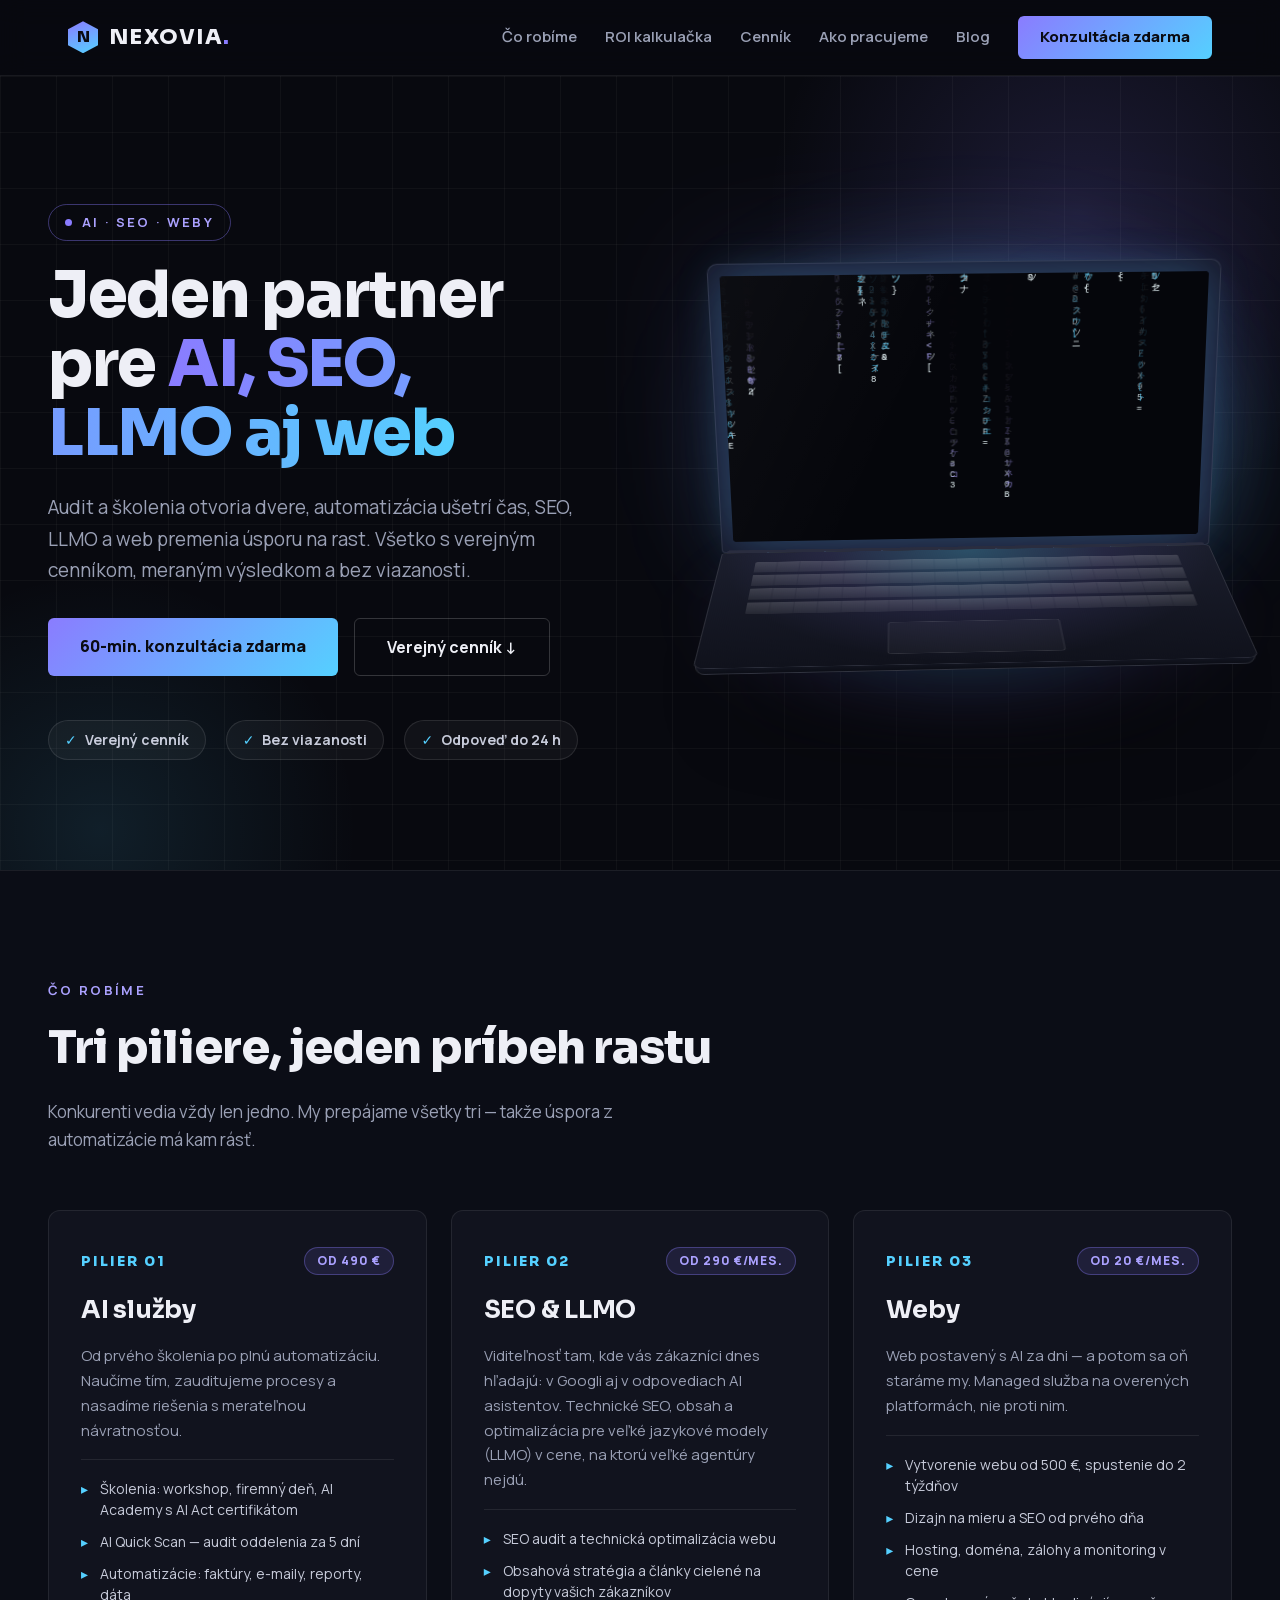
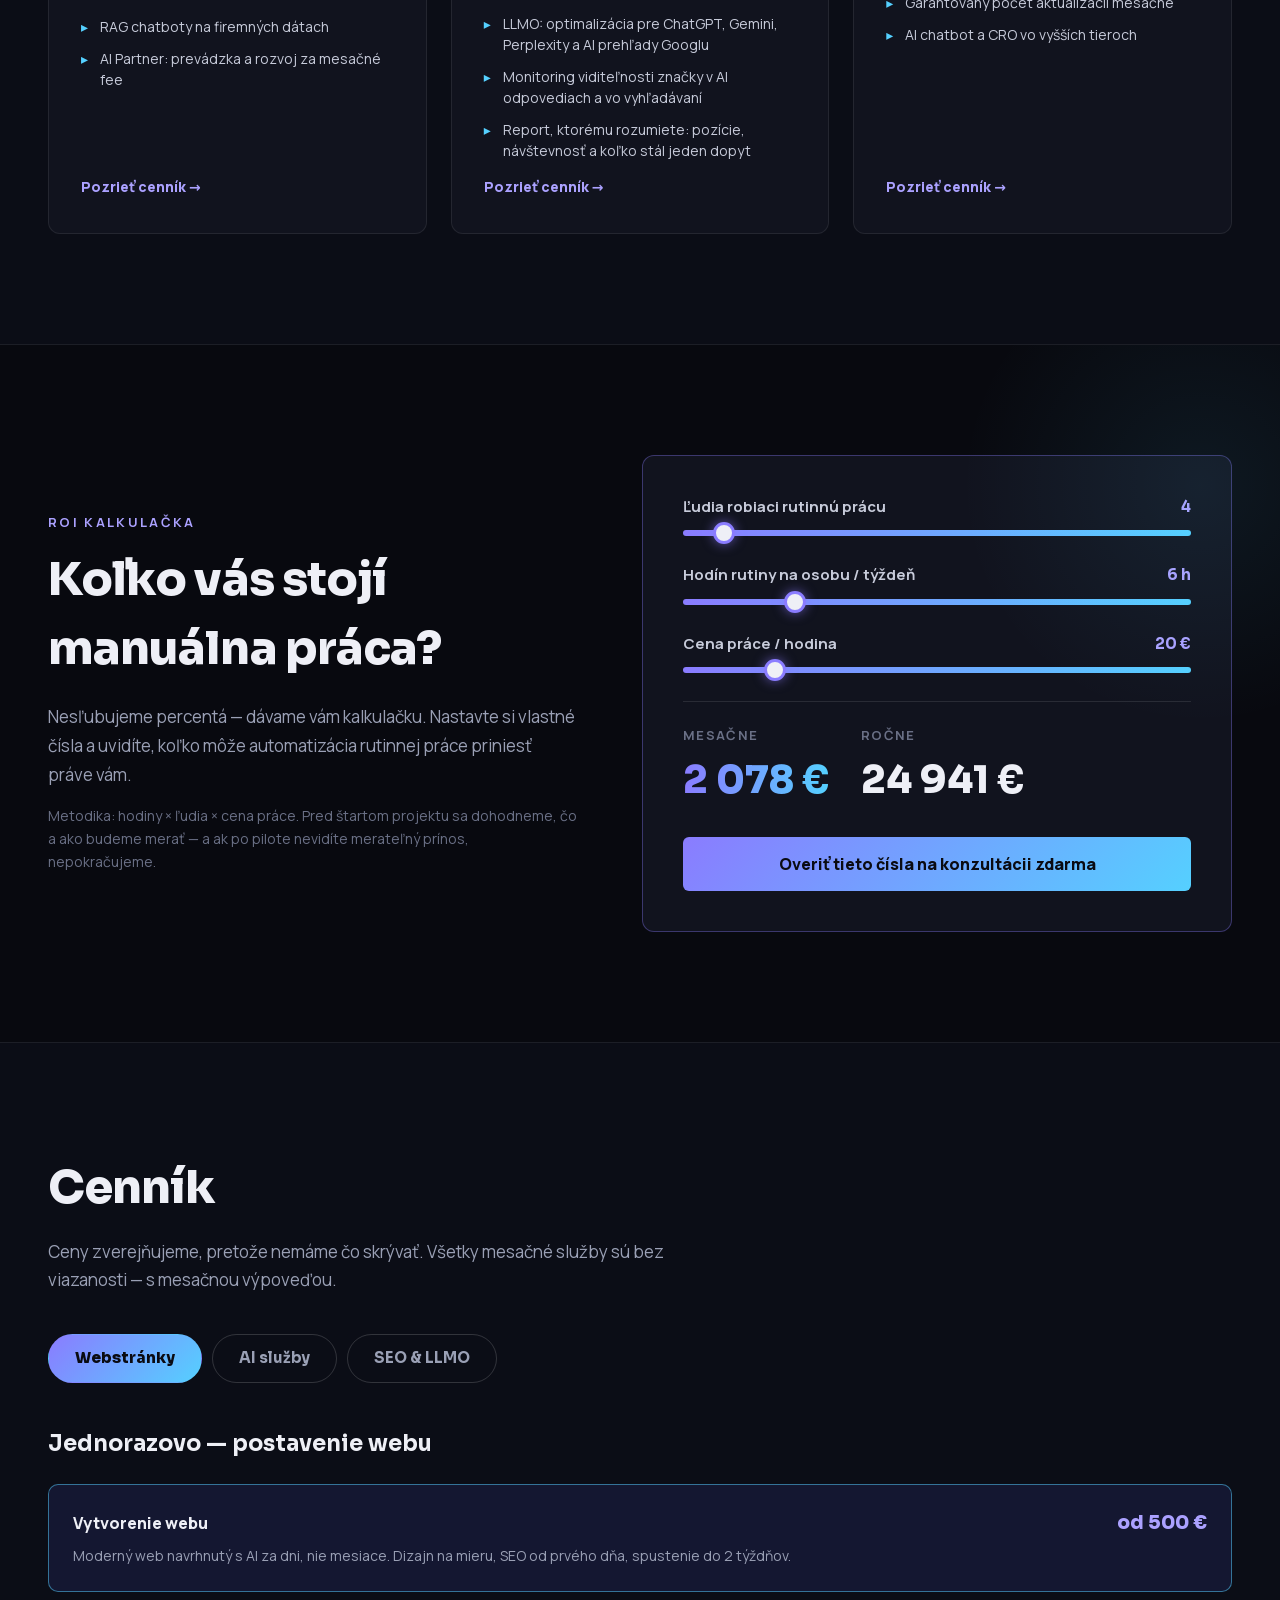
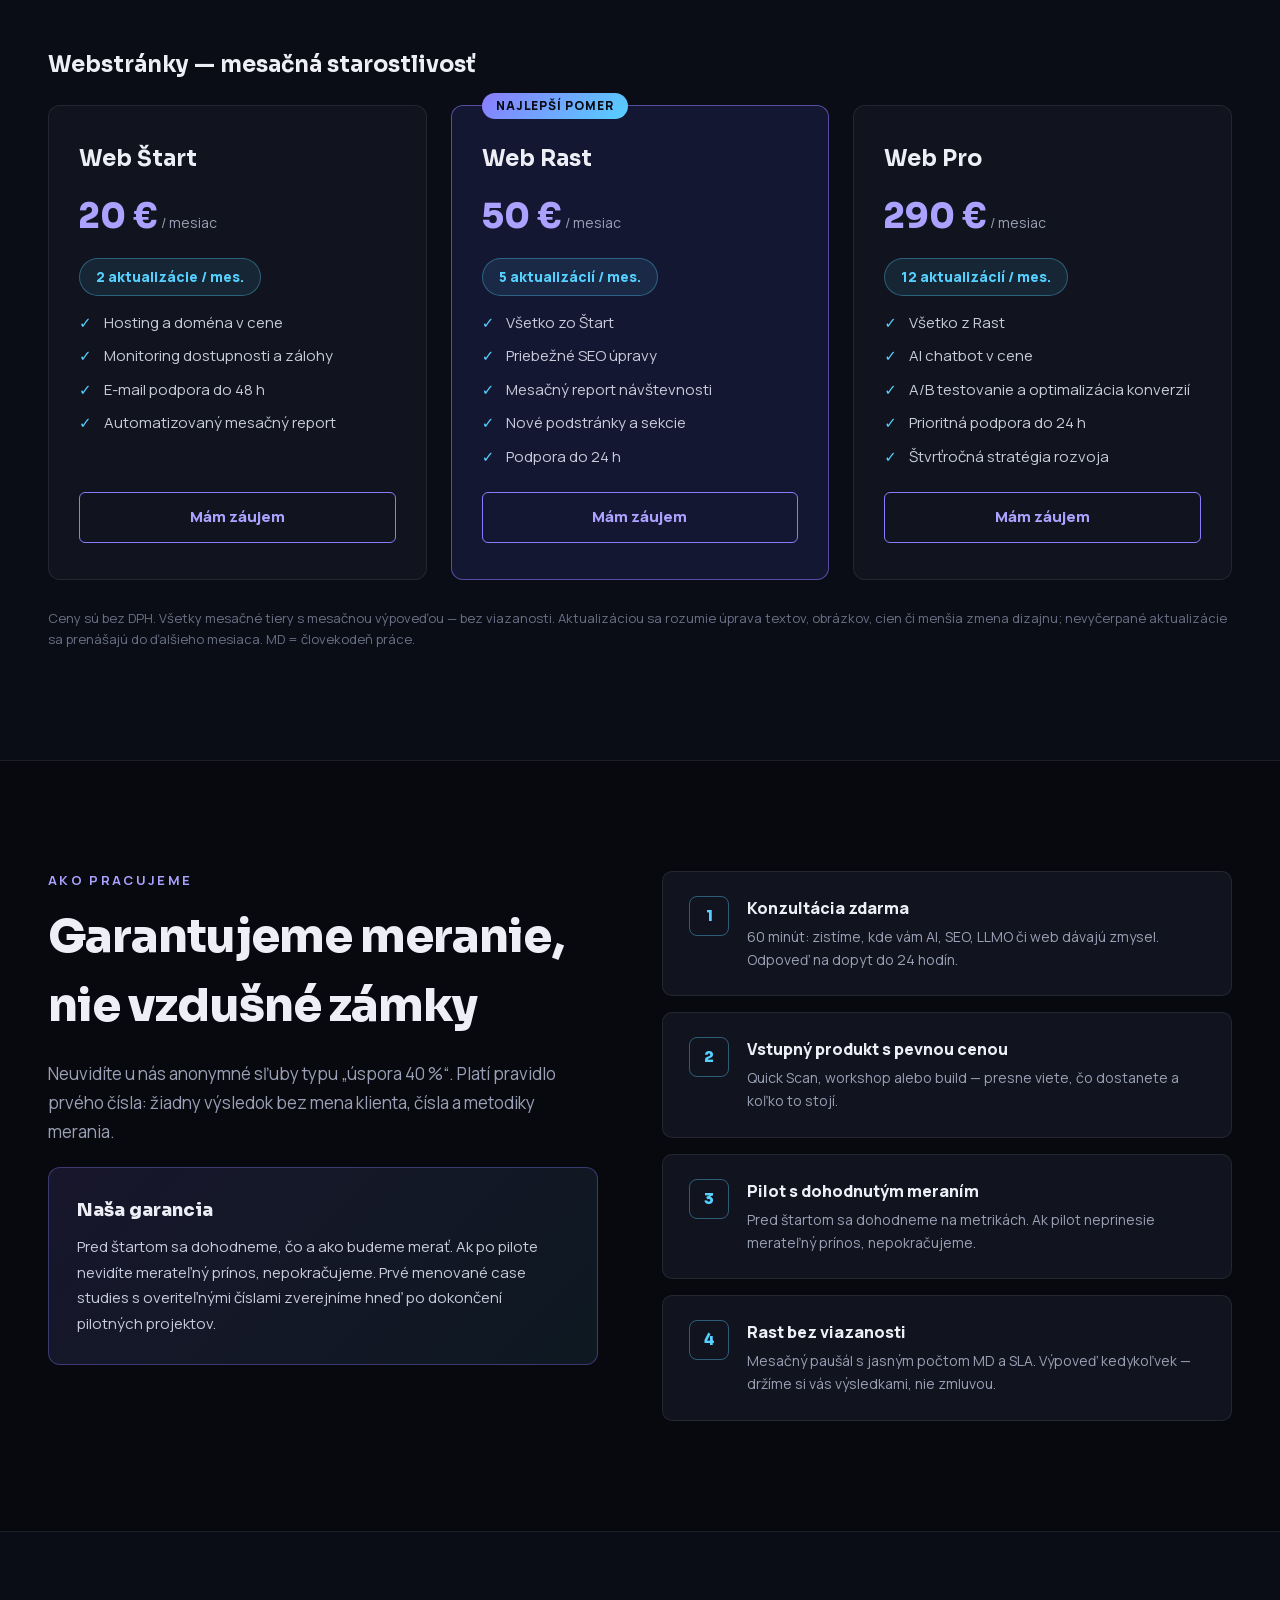
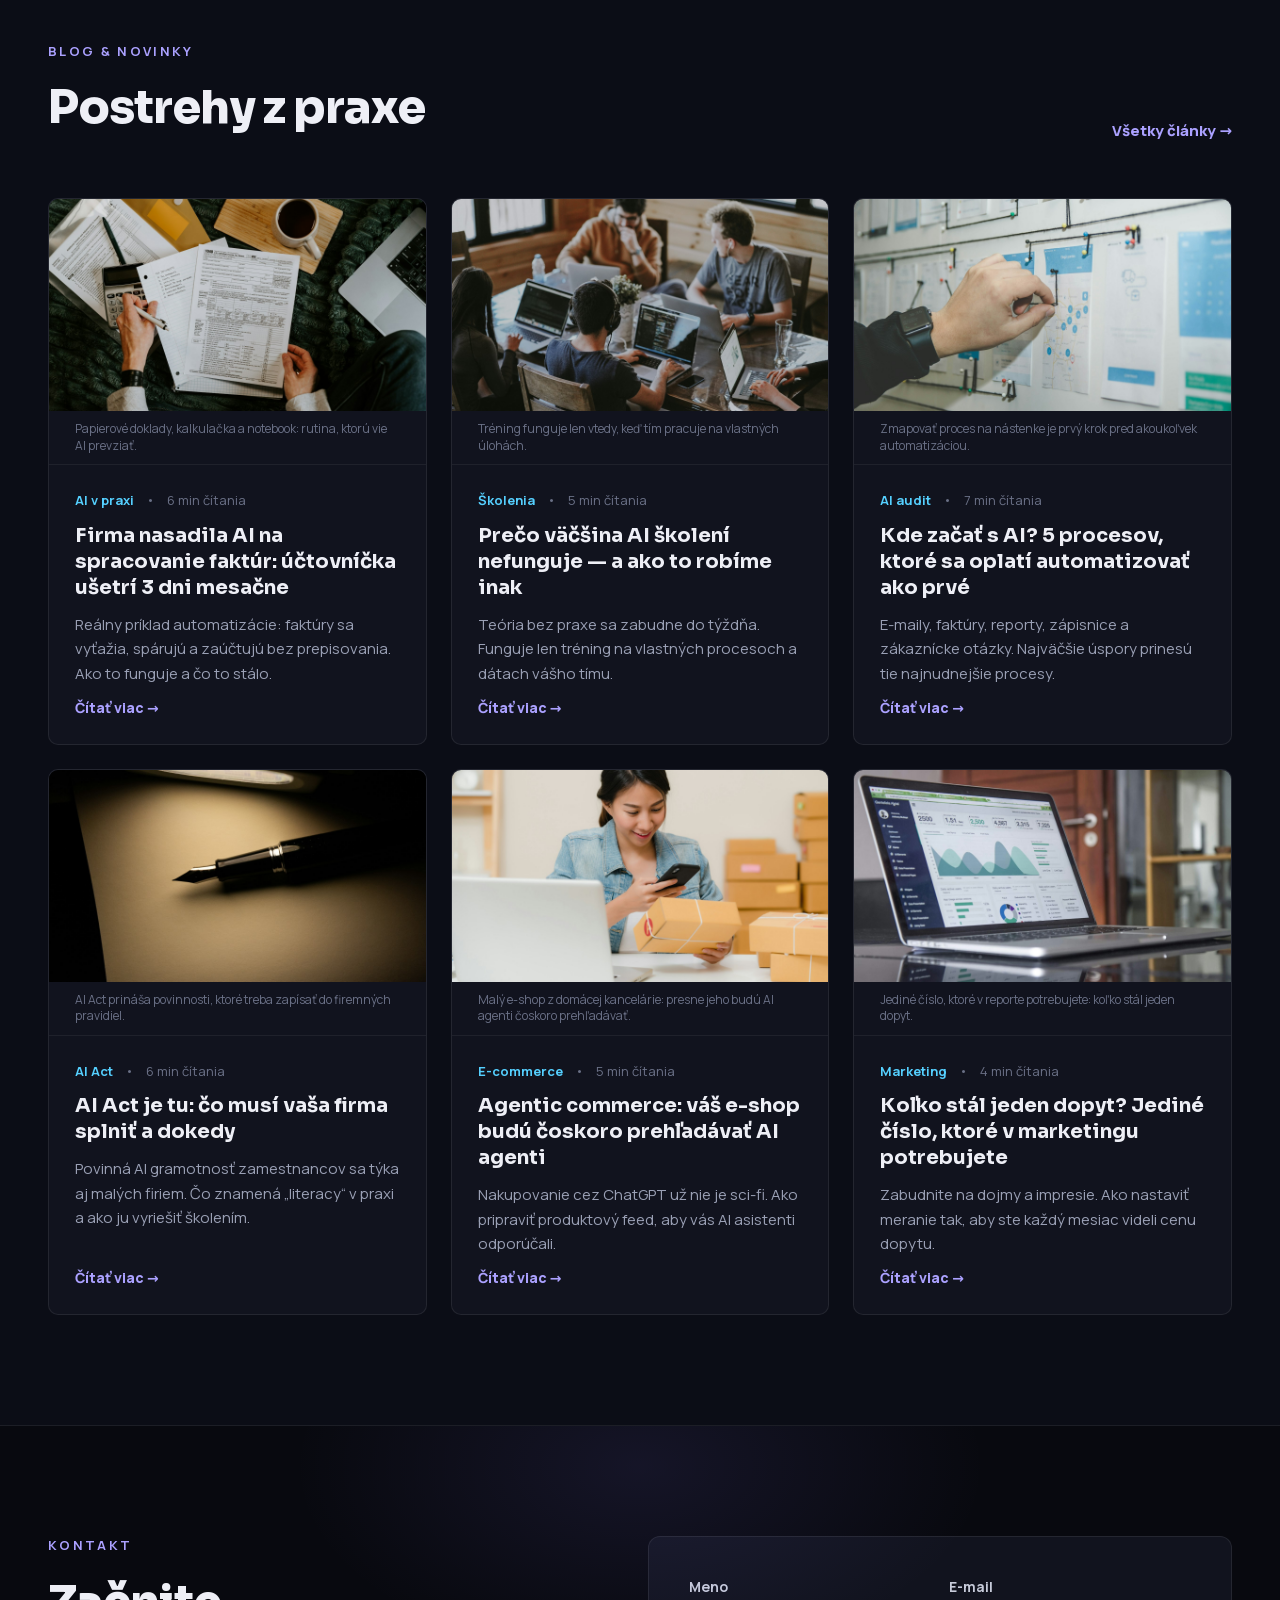
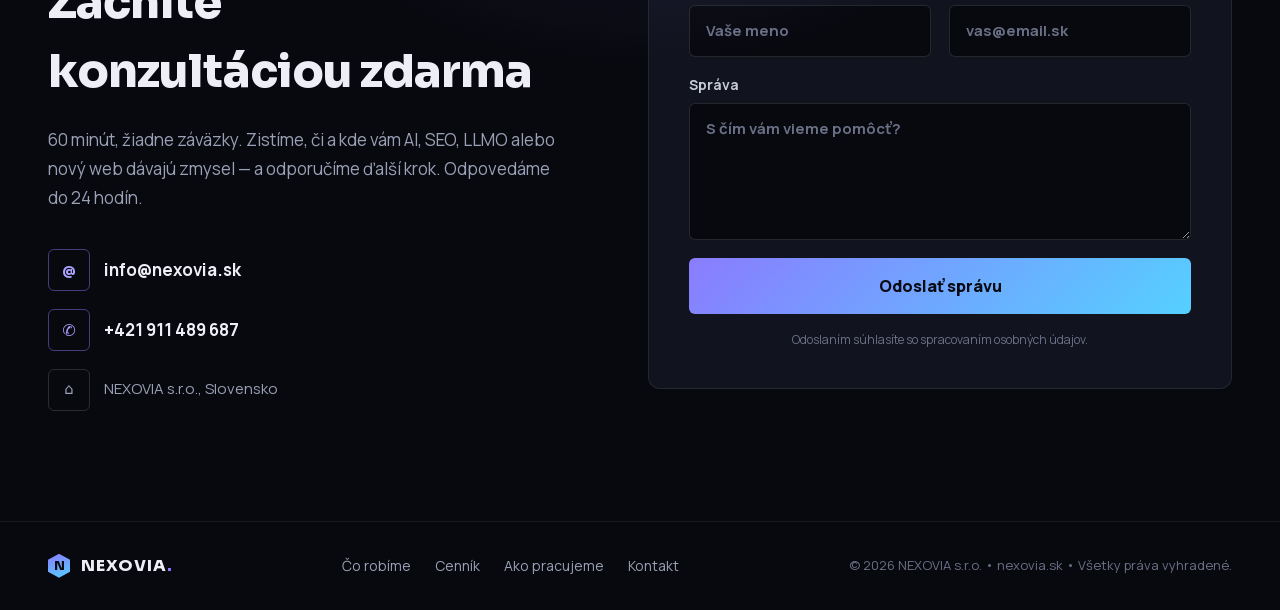
==== commit 9610749a: "Update preview: hero badges without Garancia merania" ====
--- a/index.html
+++ b/index.html
@@ -1 +1 @@
-<!DOCTYPE html><html lang="sk" class="manrope_d809bf20-module__djgtKq__variable sora_a4627259-module__S0cyNG__variable"><head><meta name="robots" content="noindex, nofollow"><meta charSet="utf-8"/><meta name="viewport" content="width=device-width, initial-scale=1"/><link rel="stylesheet" href="/_next/static/chunks/3wbdvvv27luvr.css" data-precedence="next"/><link rel="preload" as="script" fetchPriority="low" href="/_next/static/chunks/0jvhpaew_uadu.js"/><script src="/_next/static/chunks/24uyhvvmdi5sa.js" async=""></script><script src="/_next/static/chunks/12_celfi3iros.js" async=""></script><script src="/_next/static/chunks/458li-alk1r9y.js" async=""></script><script src="/_next/static/chunks/turbopack-3ntusadgz2bo5.js" async=""></script><script src="/_next/static/chunks/021ib0sjfd8mh.js" async=""></script><script src="/_next/static/chunks/3sld24b1h5ffs.js" async=""></script><script src="/_next/static/chunks/38k2_7amoczom.js" async=""></script><script src="/_next/static/chunks/2ick241wv9bst.js" async=""></script><meta name="theme-color" content="#08090f"/><title>NEXOVIA — Jeden partner pre AI, SEO, LLMO aj web</title><meta name="description" content="Jediný partner, ktorého malá firma potrebuje na AI, SEO, LLMO a web. Verejný cenník, garancia merania, bez viazanosti. AI školenia od 490 €, audit od 690 €, SEO &amp; LLMO od 290 €/mes."/><meta property="og:title" content="NEXOVIA — Jeden partner pre AI, SEO, LLMO aj web"/><meta property="og:description" content="Jediný partner, ktorého malá firma potrebuje na AI, SEO, LLMO a web. Verejný cenník, garancia merania, bez viazanosti. AI školenia od 490 €, audit od 690 €, SEO &amp; LLMO od 290 €/mes."/><meta property="og:site_name" content="NEXOVIA"/><meta property="og:locale" content="sk_SK"/><meta property="og:type" content="website"/><meta name="twitter:card" content="summary"/><meta name="twitter:title" content="NEXOVIA — Jeden partner pre AI, SEO, LLMO aj web"/><meta name="twitter:description" content="Jediný partner, ktorého malá firma potrebuje na AI, SEO, LLMO a web. Verejný cenník, garancia merania, bez viazanosti. AI školenia od 490 €, audit od 690 €, SEO &amp; LLMO od 290 €/mes."/><link rel="icon" href="/favicon.ico?favicon.2vob68tjqpejf.ico" sizes="256x256" type="image/x-icon"/><meta name="next-size-adjust" content=""/><script src="/_next/static/chunks/0cz1d0mv5g_q7.js" noModule=""></script></head><body class="flex min-h-dvh flex-col"><div hidden=""><!--$--><!--/$--></div><script type="application/ld+json">{"@context":"https://schema.org","@type":"Organization","name":"NEXOVIA","url":"http://localhost:3000"}</script><a href="#obsah" class="bg-gradient-brand sr-only z-[60] rounded-md px-5 py-3 font-bold text-on-accent focus:not-sr-only focus:fixed focus:top-3 focus:left-3">Preskočiť na obsah</a><header class="sticky top-0 z-50 border-b border-white/[0.07] bg-ink/80 backdrop-blur-[14px]"><nav aria-label="Hlavná navigácia" class="mx-auto flex max-w-[1240px] flex-wrap items-center justify-between gap-6 px-[clamp(20px,5vw,48px)] py-4"><a href="/" class="rounded-sm focus-visible:outline-2 focus-visible:outline-cyan"><span class="inline-flex items-center gap-[11px] text-fg"><span aria-hidden="true" class="font-display flex items-center justify-center font-extrabold text-on-accent bg-[linear-gradient(160deg,#8a7cff,#55d0ff)] [clip-path:polygon(50%_0%,100%_25%,100%_75%,50%_100%,0%_75%,0%_25%)] h-8 w-[30px] text-[15px]">N</span><span class="font-display font-extrabold tracking-[0.06em] text-[21px]">NEXOVIA<span class="text-violet">.</span></span></span></a><button type="button" class="flex h-10 w-10 items-center justify-center rounded-md border border-white/[0.12] text-fg lg:hidden" aria-expanded="false" aria-controls="site-menu" aria-label="Otvoriť menu"><span aria-hidden="true" class="flex flex-col gap-[5px]"><span class="block h-0.5 w-5 bg-current transition"></span><span class="block h-0.5 w-5 bg-current transition"></span><span class="block h-0.5 w-5 bg-current transition"></span></span></button><div id="site-menu" class="w-full basis-full flex-col gap-4 lg:flex lg:w-auto lg:basis-auto lg:flex-row lg:items-center lg:gap-[clamp(14px,2.5vw,28px)] hidden"><a href="/#piliere" class="text-[15px] font-semibold text-muted transition hover:text-fg">Čo robíme</a><a href="/#kalkulacka" class="text-[15px] font-semibold text-muted transition hover:text-fg">ROI kalkulačka</a><a href="/#cennik" class="text-[15px] font-semibold text-muted transition hover:text-fg">Cenník</a><a href="/#proces" class="text-[15px] font-semibold text-muted transition hover:text-fg">Ako pracujeme</a><a href="/blog" class="text-[15px] font-semibold text-muted transition hover:text-fg">Blog</a><a href="/#kontakt" class="bg-gradient-brand inline-block self-start rounded-md px-[22px] py-2.5 text-[15px] font-extrabold text-on-accent transition hover:opacity-85">Konzultácia zdarma</a></div></nav></header><main id="obsah" class="flex-1 overflow-x-clip"><section id="top" class="bg-grid relative overflow-hidden px-[clamp(20px,5vw,48px)] pt-[clamp(64px,10vw,130px)] pb-[clamp(64px,9vw,110px)]"><div aria-hidden="true" class="pointer-events-none absolute -top-[200px] -right-[140px] h-[680px] w-[680px] rounded-full bg-[radial-gradient(circle,rgba(138,124,255,0.16),transparent_65%)]"></div><div aria-hidden="true" class="pointer-events-none absolute -bottom-[240px] -left-[180px] h-[560px] w-[560px] rounded-full bg-[radial-gradient(circle,rgba(85,208,255,0.11),transparent_65%)]"></div><div class="relative mx-auto flex w-full max-w-[1240px] flex-wrap items-center gap-[clamp(32px,5vw,72px)]"><div class="animate-rise relative z-10 min-w-[300px] flex-[1_1_480px]"><p class="mb-5 inline-flex items-center gap-2.5 rounded-full border border-violet/40 px-4 py-2 text-[13px] font-bold tracking-[0.18em] text-violet-light uppercase"><span aria-hidden="true" class="animate-pulse-dot h-[7px] w-[7px] rounded-full bg-violet"></span>AI · SEO · Weby</p><h1 class="font-display mb-6 text-[clamp(38px,5.2vw,64px)] leading-[1.08] font-extrabold tracking-[-0.02em] text-balance">Jeden partner pre <span class="text-gradient">AI, SEO, LLMO aj web</span></h1><p class="mb-8 max-w-[560px] text-[clamp(16px,1.6vw,19px)] leading-[1.65] text-muted text-pretty">Audit a školenia otvoria dvere, automatizácia ušetrí čas, SEO, LLMO a web premenia úsporu na rast. Všetko s verejným cenníkom, meraným výsledkom a bez viazanosti.</p><div class="mb-11 flex flex-wrap gap-4"><a href="#kontakt" class="inline-block rounded-md px-8 py-4 text-center text-base transition focus-visible:ring-2 focus-visible:ring-offset-2 focus-visible:ring-offset-ink focus-visible:outline-none bg-gradient-brand font-extrabold text-on-accent hover:opacity-85 focus-visible:ring-cyan">60-min. konzultácia zdarma</a><a href="#cennik" class="inline-block rounded-md px-8 py-4 text-center text-base transition focus-visible:ring-2 focus-visible:ring-offset-2 focus-visible:ring-offset-ink focus-visible:outline-none border border-white/[0.18] font-bold text-fg hover:border-violet hover:text-violet-light focus-visible:ring-violet">Verejný cenník ↓</a></div><ul class="flex flex-wrap gap-[clamp(12px,2vw,20px)]"><li class="inline-flex items-center gap-2 rounded-full border border-white/10 bg-white/[0.04] px-4 py-[9px] text-sm font-bold text-fg-2"><span aria-hidden="true" class="text-cyan">✓</span>Verejný cenník</li><li class="inline-flex items-center gap-2 rounded-full border border-white/10 bg-white/[0.04] px-4 py-[9px] text-sm font-bold text-fg-2"><span aria-hidden="true" class="text-cyan">✓</span>Bez viazanosti</li><li class="inline-flex items-center gap-2 rounded-full border border-white/10 bg-white/[0.04] px-4 py-[9px] text-sm font-bold text-fg-2"><span aria-hidden="true" class="text-cyan">✓</span>Garancia merania</li><li class="inline-flex items-center gap-2 rounded-full border border-white/10 bg-white/[0.04] px-4 py-[9px] text-sm font-bold text-fg-2"><span aria-hidden="true" class="text-cyan">✓</span>Odpoveď do 24 h</li></ul></div><div class="flex min-w-[280px] flex-[1_1_420px] justify-center"><div role="img" aria-label="Notebook, ktorý sa otvorí, prebehne ním kód a zobrazí web Nexovia. Kliknutím sa animácia spustí znova." class="nx-laptop-stage relative w-full max-w-[640px] cursor-pointer select-none [perspective:1500px]" style="aspect-ratio:1 / 0.86"><div aria-hidden="true" class="nx-backlight absolute top-[6%] left-1/2 h-[80%] w-[96%] -translate-x-1/2 rounded-[50%] bg-[radial-gradient(ellipse_at_50%_45%,rgba(138,124,255,0.55),rgba(85,208,255,0.28)_42%,transparent_70%)] blur-3xl transition-opacity duration-1000 opacity-55"></div><div aria-hidden="true" class="nx-backlight-2 absolute top-[16%] right-[-4%] h-[50%] w-[48%] rounded-[50%] bg-[radial-gradient(circle,rgba(85,208,255,0.45),transparent_65%)] blur-3xl transition-opacity duration-1000 opacity-40"></div><div aria-hidden="true" class="absolute -bottom-[2%] left-1/2 h-[14%] w-[86%] -translate-x-1/2 rounded-[50%] bg-black/70 blur-2xl transition-opacity duration-1000 opacity-70"></div><div aria-hidden="true" class="absolute -bottom-[6%] left-1/2 h-[46%] w-[110%] -translate-x-1/2 rounded-[50%] bg-[radial-gradient(ellipse_at_50%_40%,rgba(85,208,255,0.22),rgba(138,124,255,0.1)_45%,transparent_70%)] blur-xl transition-opacity duration-1000 opacity-0"></div><div class="nx-laptop absolute inset-x-[3%] top-[2%] bottom-[6%] [transform-style:preserve-3d]" style="transform:rotateX(calc(-24deg + var(--rx, 0deg))) rotateY(var(--ry, 0deg))"><div class="absolute inset-x-0 top-[70%] origin-top [transform-style:preserve-3d]" style="height:56%;transform:rotateX(90deg)"><div class="nx-deck absolute inset-0 rounded-[10px] rounded-t-[4px] border border-white/10 bg-[linear-gradient(180deg,#1b1e2d,#10121c)]"><div class="absolute inset-0 rounded-[10px] bg-[radial-gradient(ellipse_at_50%_0%,rgba(85,208,255,0.28),rgba(138,124,255,0.1)_40%,transparent_70%)] transition-opacity duration-700 opacity-0"></div><div class="nx-keys absolute inset-x-[7%] top-[9%] h-[48%] rounded-[3px]"></div><div class="absolute bottom-[8%] left-1/2 h-[26%] w-[32%] -translate-x-1/2 rounded-[4px] border border-white/10 bg-white/[0.03]"></div></div><div class="absolute inset-x-0 bottom-0 h-[14px] origin-top rounded-b-[8px] border-x border-b border-white/10 bg-[linear-gradient(180deg,#1a1d2b,#0c0e17)]" style="transform:rotateX(-90deg)"></div></div><div class="absolute inset-x-[1%] top-[70%] h-[6px] -translate-y-1/2 rounded-full bg-[#2a2d3f]" style="transform:translateZ(0px)"></div><div class="nx-lid absolute inset-x-0 top-0 origin-bottom [transform-style:preserve-3d] transition-transform [transition-duration:1500ms] [transition-timing-function:cubic-bezier(.2,.75,.25,1)]" style="height:70%;transform:rotateX(-88deg)"><div class="absolute inset-0 rounded-[10px] rounded-b-[4px] border border-white/10 bg-[#141726] p-[2.2%] [backface-visibility:hidden]"><div class="relative h-full w-full overflow-hidden rounded-[4px] bg-[#05060b] transition-shadow duration-700" style="container-type:inline-size"><div class="absolute top-[1.2%] left-1/2 z-10 h-[3px] w-[3px] -translate-x-1/2 rounded-full bg-white/30"></div><div class="absolute inset-0 transition-opacity duration-500 opacity-0"><canvas class="h-full w-full"></canvas></div><div class="absolute inset-0 transition-[opacity,transform] duration-700 [transition-timing-function:cubic-bezier(.2,.75,.25,1)] scale-[1.04] opacity-0"><div class="flex h-full w-full flex-col overflow-hidden bg-ink text-fg select-none"><div class="flex items-center gap-[1cqw] border-b border-white/10 bg-ink-2 px-[2cqw] py-[1.2cqw]"><span class="h-[1.4cqw] w-[1.4cqw] rounded-full bg-[#ff5f57]"></span><span class="h-[1.4cqw] w-[1.4cqw] rounded-full bg-[#febc2e]"></span><span class="h-[1.4cqw] w-[1.4cqw] rounded-full bg-[#28c840]"></span><span class="ml-[2cqw] flex-1 rounded-[0.6cqw] bg-white/[0.06] px-[2cqw] py-[0.5cqw] text-[1.9cqw] text-muted">🔒 <!-- -->nexovia.sk</span></div><div class="flex items-center justify-between border-b border-white/[0.07] px-[3cqw] py-[1.6cqw]"><span class="inline-flex items-center gap-[1cqw]"><span class="font-display flex h-[3.6cqw] w-[3.2cqw] items-center justify-center bg-[linear-gradient(160deg,#8a7cff,#55d0ff)] text-[1.9cqw] font-extrabold text-on-accent [clip-path:polygon(50%_0%,100%_25%,100%_75%,50%_100%,0%_75%,0%_25%)]">N</span><span class="font-display text-[2.4cqw] font-extrabold tracking-[0.06em]">NEXOVIA<span class="text-violet">.</span></span></span><span class="flex gap-[2.4cqw] text-[1.8cqw] font-bold text-fg-2"><span>Čo robíme</span><span>Cenník</span><span>Blog</span><span>Kontakt</span></span></div><div class="grid min-h-0 flex-1 grid-cols-[1.15fr_1fr] gap-[2.4cqw] p-[2.4cqw_3cqw]"><div class="flex flex-col justify-between gap-[2cqw]"><div><div class="mb-[1.2cqw] inline-block rounded-full border border-violet/40 px-[1.6cqw] py-[0.4cqw] text-[1.5cqw] font-bold tracking-[0.14em] text-violet-light uppercase">AI · SEO · Weby</div><div class="font-display text-[3.6cqw] leading-[1.08] font-extrabold tracking-[-0.02em]">Jeden partner pre <span class="text-gradient">AI, SEO aj web</span></div><div class="mt-[1.2cqw] h-[0.8cqw] w-[82%] rounded bg-white/10"></div><div class="bg-gradient-brand mt-[1.6cqw] inline-block rounded-[0.8cqw] px-[2.2cqw] py-[0.8cqw] text-[1.7cqw] font-extrabold text-on-accent">Konzultácia zdarma</div></div><div class="grid grid-cols-3 gap-[1.2cqw]"><div class="rounded-[1cqw] border p-[1.2cqw] border-white/10 bg-card"><div class="font-display text-[2.1cqw] leading-tight font-extrabold text-cyan">AI</div><div class="mt-[0.4cqw] text-[1.5cqw] text-muted">od 490 €</div></div><div class="rounded-[1cqw] border p-[1.2cqw] border-violet/50 bg-card-hot"><div class="font-display text-[2.1cqw] leading-tight font-extrabold text-cyan">SEO &amp; LLMO</div><div class="mt-[0.4cqw] text-[1.5cqw] text-muted">od 290 €/mes.</div></div><div class="rounded-[1cqw] border p-[1.2cqw] border-white/10 bg-card"><div class="font-display text-[2.1cqw] leading-tight font-extrabold text-cyan">WEB</div><div class="mt-[0.4cqw] text-[1.5cqw] text-muted">od 20 €/mes.</div></div></div></div><div class="flex flex-col gap-[2cqw]"><div class="rounded-[1cqw] border border-white/10 bg-card p-[1.6cqw]"><div class="mb-[1.4cqw] flex items-baseline justify-between"><span class="text-[1.7cqw] font-bold text-fg-2">Dopyty z Googlu a AI</span><span class="font-display text-[2.6cqw] font-extrabold text-violet-light">+38 %</span></div><div class="flex h-[7cqw] items-end gap-[0.6cqw]"><span style="height:28%;transition-delay:0.25s" class="flex-1 origin-bottom rounded-t-[0.3cqw] bg-[linear-gradient(180deg,#55d0ff,#8a7cff)] transition-transform duration-700 ease-out scale-y-0"></span><span style="height:34%;transition-delay:0.32s" class="flex-1 origin-bottom rounded-t-[0.3cqw] bg-[linear-gradient(180deg,#55d0ff,#8a7cff)] transition-transform duration-700 ease-out scale-y-0"></span><span style="height:31%;transition-delay:0.39s" class="flex-1 origin-bottom rounded-t-[0.3cqw] bg-[linear-gradient(180deg,#55d0ff,#8a7cff)] transition-transform duration-700 ease-out scale-y-0"></span><span style="height:42%;transition-delay:0.46s" class="flex-1 origin-bottom rounded-t-[0.3cqw] bg-[linear-gradient(180deg,#55d0ff,#8a7cff)] transition-transform duration-700 ease-out scale-y-0"></span><span style="height:48%;transition-delay:0.53s" class="flex-1 origin-bottom rounded-t-[0.3cqw] bg-[linear-gradient(180deg,#55d0ff,#8a7cff)] transition-transform duration-700 ease-out scale-y-0"></span><span style="height:55%;transition-delay:0.6000000000000001s" class="flex-1 origin-bottom rounded-t-[0.3cqw] bg-[linear-gradient(180deg,#55d0ff,#8a7cff)] transition-transform duration-700 ease-out scale-y-0"></span><span style="height:61%;transition-delay:0.67s" class="flex-1 origin-bottom rounded-t-[0.3cqw] bg-[linear-gradient(180deg,#55d0ff,#8a7cff)] transition-transform duration-700 ease-out scale-y-0"></span><span style="height:70%;transition-delay:0.74s" class="flex-1 origin-bottom rounded-t-[0.3cqw] bg-[linear-gradient(180deg,#55d0ff,#8a7cff)] transition-transform duration-700 ease-out scale-y-0"></span><span style="height:78%;transition-delay:0.81s" class="flex-1 origin-bottom rounded-t-[0.3cqw] bg-[linear-gradient(180deg,#55d0ff,#8a7cff)] transition-transform duration-700 ease-out scale-y-0"></span><span style="height:92%;transition-delay:0.8800000000000001s" class="flex-1 origin-bottom rounded-t-[0.3cqw] bg-[linear-gradient(180deg,#55d0ff,#8a7cff)] transition-transform duration-700 ease-out scale-y-0"></span></div></div><div class="flex min-h-0 flex-1 flex-col gap-[0.8cqw] overflow-hidden rounded-[1cqw] border border-cyan/35 bg-cyan/[0.06] p-[1.6cqw]"><div class="flex items-center gap-[1cqw] text-[1.7cqw] font-bold text-cyan"><span class="animate-pulse-dot h-[1.1cqw] w-[1.1cqw] rounded-full bg-cyan"></span>Nexovia asistent</div><div style="transition-delay:0.6s" class="rounded-[0.8cqw] bg-white/[0.05] px-[1.6cqw] py-[0.8cqw] text-[1.6cqw] text-fg-2 transition-[opacity,transform] duration-500 translate-y-[1cqw] opacity-0">Faktúra č. 2041 spracovaná.</div><div style="transition-delay:1.1s" class="rounded-[0.8cqw] bg-white/[0.05] px-[1.6cqw] py-[0.8cqw] text-[1.6cqw] text-fg-2 transition-[opacity,transform] duration-500 translate-y-[1cqw] opacity-0">Report za október je pripravený.</div></div></div></div></div></div><div class="pointer-events-none absolute inset-0 bg-[linear-gradient(115deg,rgba(255,255,255,0.08),transparent_40%)] transition-opacity duration-700 opacity-100"></div></div></div><div class="absolute inset-0 flex items-center justify-center rounded-[10px] rounded-b-[4px] border border-white/10 bg-[linear-gradient(160deg,#20233a,#0e1019)] [backface-visibility:hidden]" style="transform:rotateY(180deg) translateZ(1px)"><span aria-hidden="true" class="font-display flex h-[18%] w-[11%] items-center justify-center bg-[linear-gradient(160deg,#8a7cff,#55d0ff)] text-[clamp(14px,3.4vw,26px)] font-extrabold text-on-accent [clip-path:polygon(50%_0%,100%_25%,100%_75%,50%_100%,0%_75%,0%_25%)] opacity-80">N</span></div></div></div><span class="absolute right-0 bottom-0 text-xs font-bold tracking-[0.12em] text-dim uppercase transition-opacity duration-700 opacity-0">↻ <!-- -->Prehrať znova</span></div></div></div></section><section id="piliere" class="relative scroll-mt-20 border-y border-white/[0.07] bg-ink-2 px-[clamp(20px,5vw,48px)] py-[clamp(64px,9vw,110px)]"><div class="mx-auto w-full max-w-[1240px]"><p class="mb-3 text-[13px] font-bold tracking-[0.18em] text-violet-light uppercase">Čo robíme</p><h2 class="font-display text-[clamp(30px,3.6vw,46px)] font-extrabold tracking-[-0.02em] text-balance mb-4 max-w-[720px]">Tri piliere, jeden príbeh rastu</h2><p class="text-[17px] leading-[1.65] text-muted mb-14 max-w-[660px]">Konkurenti vedia vždy len jedno. My prepájame všetky tri — takže úspora z automatizácie má kam rásť.</p><div class="grid grid-cols-[repeat(auto-fit,minmax(300px,1fr))] gap-6"><article class="flex flex-col gap-4 rounded-xl border border-white/[0.08] bg-card px-8 py-9 transition duration-300 hover:-translate-y-1.5 hover:border-violet/60 hover:shadow-[0_24px_60px_rgba(138,124,255,0.15)]"><div class="flex items-center justify-between gap-3"><span class="font-display text-sm font-extrabold tracking-[0.14em] text-cyan">PILIER 01</span><span class="rounded-full border border-violet/35 bg-violet/[0.12] px-3 py-[5px] text-xs font-extrabold tracking-[0.08em] text-violet-light uppercase">od 490 €</span></div><h3 class="font-display text-[25px] font-bold tracking-[-0.01em]">AI služby</h3><p class="text-[15px] leading-[1.65] text-muted">Od prvého školenia po plnú automatizáciu. Naučíme tím, zauditujeme procesy a nasadíme riešenia s merateľnou návratnosťou.</p><ul class="flex flex-1 flex-col gap-[11px] border-t border-white/[0.08] pt-[18px]"><li class="flex items-baseline gap-3 text-sm leading-normal text-fg-2"><span aria-hidden="true" class="shrink-0 font-extrabold text-cyan">▸</span><span>Školenia: workshop, firemný deň, AI Academy s AI Act certifikátom</span></li><li class="flex items-baseline gap-3 text-sm leading-normal text-fg-2"><span aria-hidden="true" class="shrink-0 font-extrabold text-cyan">▸</span><span>AI Quick Scan — audit oddelenia za 5 dní</span></li><li class="flex items-baseline gap-3 text-sm leading-normal text-fg-2"><span aria-hidden="true" class="shrink-0 font-extrabold text-cyan">▸</span><span>Automatizácie: faktúry, e-maily, reporty, dáta</span></li><li class="flex items-baseline gap-3 text-sm leading-normal text-fg-2"><span aria-hidden="true" class="shrink-0 font-extrabold text-cyan">▸</span><span>RAG chatboty na firemných dátach</span></li><li class="flex items-baseline gap-3 text-sm leading-normal text-fg-2"><span aria-hidden="true" class="shrink-0 font-extrabold text-cyan">▸</span><span>AI Partner: prevádzka a rozvoj za mesačné fee</span></li></ul><a href="#cennik" class="text-sm font-extrabold text-violet-light hover:text-violet">Pozrieť cenník →</a></article><article class="flex flex-col gap-4 rounded-xl border border-white/[0.08] bg-card px-8 py-9 transition duration-300 hover:-translate-y-1.5 hover:border-violet/60 hover:shadow-[0_24px_60px_rgba(138,124,255,0.15)]"><div class="flex items-center justify-between gap-3"><span class="font-display text-sm font-extrabold tracking-[0.14em] text-cyan">PILIER 02</span><span class="rounded-full border border-violet/35 bg-violet/[0.12] px-3 py-[5px] text-xs font-extrabold tracking-[0.08em] text-violet-light uppercase">od 290 €/mes.</span></div><h3 class="font-display text-[25px] font-bold tracking-[-0.01em]">SEO &amp; LLMO</h3><p class="text-[15px] leading-[1.65] text-muted">Viditeľnosť tam, kde vás zákazníci dnes hľadajú: v Googli aj v odpovediach AI asistentov. Technické SEO, obsah a optimalizácia pre veľké jazykové modely (LLMO) v cene, na ktorú veľké agentúry nejdú.</p><ul class="flex flex-1 flex-col gap-[11px] border-t border-white/[0.08] pt-[18px]"><li class="flex items-baseline gap-3 text-sm leading-normal text-fg-2"><span aria-hidden="true" class="shrink-0 font-extrabold text-cyan">▸</span><span>SEO audit a technická optimalizácia webu</span></li><li class="flex items-baseline gap-3 text-sm leading-normal text-fg-2"><span aria-hidden="true" class="shrink-0 font-extrabold text-cyan">▸</span><span>Obsahová stratégia a články cielené na dopyty vašich zákazníkov</span></li><li class="flex items-baseline gap-3 text-sm leading-normal text-fg-2"><span aria-hidden="true" class="shrink-0 font-extrabold text-cyan">▸</span><span>LLMO: optimalizácia pre ChatGPT, Gemini, Perplexity a AI prehľady Googlu</span></li><li class="flex items-baseline gap-3 text-sm leading-normal text-fg-2"><span aria-hidden="true" class="shrink-0 font-extrabold text-cyan">▸</span><span>Monitoring viditeľnosti značky v AI odpovediach a vo vyhľadávaní</span></li><li class="flex items-baseline gap-3 text-sm leading-normal text-fg-2"><span aria-hidden="true" class="shrink-0 font-extrabold text-cyan">▸</span><span>Report, ktorému rozumiete: pozície, návštevnosť a koľko stál jeden dopyt</span></li></ul><a href="#cennik" class="text-sm font-extrabold text-violet-light hover:text-violet">Pozrieť cenník →</a></article><article class="flex flex-col gap-4 rounded-xl border border-white/[0.08] bg-card px-8 py-9 transition duration-300 hover:-translate-y-1.5 hover:border-violet/60 hover:shadow-[0_24px_60px_rgba(138,124,255,0.15)]"><div class="flex items-center justify-between gap-3"><span class="font-display text-sm font-extrabold tracking-[0.14em] text-cyan">PILIER 03</span><span class="rounded-full border border-violet/35 bg-violet/[0.12] px-3 py-[5px] text-xs font-extrabold tracking-[0.08em] text-violet-light uppercase">od 20 €/mes.</span></div><h3 class="font-display text-[25px] font-bold tracking-[-0.01em]">Weby</h3><p class="text-[15px] leading-[1.65] text-muted">Web postavený s AI za dni — a potom sa oň staráme my. Managed služba na overených platformách, nie proti nim.</p><ul class="flex flex-1 flex-col gap-[11px] border-t border-white/[0.08] pt-[18px]"><li class="flex items-baseline gap-3 text-sm leading-normal text-fg-2"><span aria-hidden="true" class="shrink-0 font-extrabold text-cyan">▸</span><span>Vytvorenie webu od 500 €, spustenie do 2 týždňov</span></li><li class="flex items-baseline gap-3 text-sm leading-normal text-fg-2"><span aria-hidden="true" class="shrink-0 font-extrabold text-cyan">▸</span><span>Dizajn na mieru a SEO od prvého dňa</span></li><li class="flex items-baseline gap-3 text-sm leading-normal text-fg-2"><span aria-hidden="true" class="shrink-0 font-extrabold text-cyan">▸</span><span>Hosting, doména, zálohy a monitoring v cene</span></li><li class="flex items-baseline gap-3 text-sm leading-normal text-fg-2"><span aria-hidden="true" class="shrink-0 font-extrabold text-cyan">▸</span><span>Garantovaný počet aktualizácií mesačne</span></li><li class="flex items-baseline gap-3 text-sm leading-normal text-fg-2"><span aria-hidden="true" class="shrink-0 font-extrabold text-cyan">▸</span><span>AI chatbot a CRO vo vyšších tieroch</span></li></ul><a href="#cennik" class="text-sm font-extrabold text-violet-light hover:text-violet">Pozrieť cenník →</a></article></div></div></section><section id="kalkulacka" class="relative scroll-mt-20 px-[clamp(20px,5vw,48px)] py-[clamp(64px,9vw,110px)] overflow-hidden"><div aria-hidden="true" class="pointer-events-none absolute rounded-full -top-[120px] -right-[180px] h-[520px] w-[520px] bg-[radial-gradient(circle,rgba(85,208,255,0.08),transparent_65%)]"></div><div class="mx-auto w-full max-w-[1240px] flex flex-wrap items-center gap-[clamp(40px,5vw,72px)]"><div class="min-w-[300px] flex-[1_1_400px]"><p class="mb-3 text-[13px] font-bold tracking-[0.18em] text-violet-light uppercase">ROI kalkulačka</p><h2 class="font-display text-[clamp(30px,3.6vw,46px)] font-extrabold tracking-[-0.02em] text-balance mb-5">Koľko vás stojí manuálna práca?</h2><p class="text-[17px] text-muted mb-4 leading-[1.7]">Nesľubujeme percentá — dávame vám kalkulačku. Nastavte si vlastné čísla a uvidíte, koľko môže automatizácia rutinnej práce priniesť práve vám.</p><p class="text-sm leading-relaxed text-dim">Metodika: hodiny × ľudia × cena práce. Pred štartom projektu sa dohodneme, čo a ako budeme merať — a ak po pilote nevidíte merateľný prínos, nepokračujeme.</p></div><div class="min-w-[300px] flex-[1_1_460px]"><div class="flex flex-col gap-7 rounded-xl border border-violet/35 bg-card p-[clamp(28px,4vw,40px)]"><div class="flex flex-col gap-3"><label for="_R_2jav9b_-people" class="flex justify-between text-[15px] font-bold text-fg-2"><span>Ľudia robiaci rutinnú prácu</span><span class="font-display text-violet-light">4</span></label><input id="_R_2jav9b_-people" type="range" min="1" max="50" step="1" class="w-full" value="4"/></div><div class="flex flex-col gap-3"><label for="_R_2jav9b_-hours" class="flex justify-between text-[15px] font-bold text-fg-2"><span>Hodín rutiny na osobu / týždeň</span><span class="font-display text-violet-light">6 h</span></label><input id="_R_2jav9b_-hours" type="range" min="1" max="25" step="1" class="w-full" value="6"/></div><div class="flex flex-col gap-3"><label for="_R_2jav9b_-rate" class="flex justify-between text-[15px] font-bold text-fg-2"><span>Cena práce / hodina</span><span class="font-display text-violet-light">20 €</span></label><input id="_R_2jav9b_-rate" type="range" min="8" max="80" step="1" class="w-full" value="20"/></div><dl class="flex flex-wrap gap-8 border-t border-white/10 pt-6" aria-live="polite"><div><dt class="mb-1.5 text-[13px] font-bold tracking-[0.1em] text-dim uppercase">Mesačne</dt><dd class="font-display text-gradient text-[clamp(28px,3vw,38px)] font-extrabold">2 078 €</dd></div><div><dt class="mb-1.5 text-[13px] font-bold tracking-[0.1em] text-dim uppercase">Ročne</dt><dd class="font-display text-[clamp(28px,3vw,38px)] font-extrabold text-fg">24 941 €</dd></div></dl><a href="#kontakt" class="inline-block rounded-md text-center text-base transition focus-visible:ring-2 focus-visible:ring-offset-2 focus-visible:ring-offset-ink focus-visible:outline-none bg-gradient-brand font-extrabold text-on-accent hover:opacity-85 focus-visible:ring-cyan px-6 py-[15px]">Overiť tieto čísla na konzultácii zdarma</a></div></div></div></section><section id="cennik" class="relative scroll-mt-20 px-[clamp(20px,5vw,48px)] py-[clamp(64px,9vw,110px)] border-y border-white/[0.07] bg-ink-2"><div class="mx-auto w-full max-w-[1240px]"><h2 class="font-display text-[clamp(30px,3.6vw,46px)] font-extrabold tracking-[-0.02em] text-balance mb-4 max-w-[720px]">Cenník</h2><p class="text-[17px] leading-[1.65] text-muted mb-10 max-w-[660px]">Ceny zverejňujeme, pretože nemáme čo skrývať. Všetky mesačné služby sú bez viazanosti — s mesačnou výpoveďou.</p><div><div role="tablist" aria-label="Oblasti cenníka" class="mb-11 flex flex-wrap gap-2.5"><button type="button" role="tab" id="price-tab-web" aria-selected="true" aria-controls="price-panel-web" class="font-display cursor-pointer rounded-full border px-[26px] py-3 text-[15px] transition focus-visible:ring-2 focus-visible:ring-cyan focus-visible:outline-none bg-gradient-brand border-transparent font-extrabold text-on-accent">Webstránky</button><button type="button" role="tab" id="price-tab-ai" aria-selected="false" aria-controls="price-panel-ai" class="font-display cursor-pointer rounded-full border px-[26px] py-3 text-[15px] transition focus-visible:ring-2 focus-visible:ring-cyan focus-visible:outline-none border-white/[0.16] bg-transparent font-bold text-muted hover:border-violet/60 hover:text-fg">AI služby</button><button type="button" role="tab" id="price-tab-mkt" aria-selected="false" aria-controls="price-panel-mkt" class="font-display cursor-pointer rounded-full border px-[26px] py-3 text-[15px] transition focus-visible:ring-2 focus-visible:ring-cyan focus-visible:outline-none border-white/[0.16] bg-transparent font-bold text-muted hover:border-violet/60 hover:text-fg">SEO &amp; LLMO</button></div><div role="tabpanel" id="price-panel-web" aria-labelledby="price-tab-web"><h3 class="font-display mb-6 text-[22px] font-bold text-fg">Jednorazovo — postavenie webu</h3><div class="mb-14 grid grid-cols-[repeat(auto-fit,minmax(250px,1fr))] gap-4"><div class="flex flex-col gap-2 rounded-[10px] border p-6 border-cyan/50 bg-card-hot"><div class="flex items-baseline justify-between gap-3"><span class="text-base font-extrabold text-fg">Vytvorenie webu</span><span class="font-display text-[19px] font-extrabold whitespace-nowrap text-violet-light">od 500 €</span></div><p class="text-sm leading-[1.55] text-muted">Moderný web navrhnutý s AI za dni, nie mesiace. Dizajn na mieru, SEO od prvého dňa, spustenie do 2 týždňov.</p></div></div><h3 class="font-display mb-6 text-[22px] font-bold text-fg">Webstránky — mesačná starostlivosť</h3><div class="grid grid-cols-[repeat(auto-fit,minmax(280px,1fr))] items-stretch gap-6"><div class="relative flex flex-col gap-4 rounded-xl border px-[30px] py-9 border-white/[0.08] bg-card"><h4 class="font-display text-[22px] font-bold">Web Štart</h4><div><span class="font-display text-[34px] font-extrabold text-violet-light">20 €</span><span class="text-sm text-muted"> <!-- -->/ mesiac</span></div><div class="inline-flex items-center gap-2 self-start rounded-full border border-cyan/35 bg-cyan/10 px-4 py-2 text-sm font-extrabold text-cyan">2 aktualizácie / mes.</div><ul class="flex flex-1 flex-col gap-[11px]"><li class="flex items-baseline gap-3 text-[15px] leading-normal text-fg-2"><span aria-hidden="true" class="shrink-0 font-extrabold text-cyan">✓</span><span>Hosting a doména v cene</span></li><li class="flex items-baseline gap-3 text-[15px] leading-normal text-fg-2"><span aria-hidden="true" class="shrink-0 font-extrabold text-cyan">✓</span><span>Monitoring dostupnosti a zálohy</span></li><li class="flex items-baseline gap-3 text-[15px] leading-normal text-fg-2"><span aria-hidden="true" class="shrink-0 font-extrabold text-cyan">✓</span><span>E-mail podpora do 48 h</span></li><li class="flex items-baseline gap-3 text-[15px] leading-normal text-fg-2"><span aria-hidden="true" class="shrink-0 font-extrabold text-cyan">✓</span><span>Automatizovaný mesačný report</span></li></ul><a href="#kontakt" class="inline-block rounded-md text-center transition focus-visible:ring-2 focus-visible:ring-offset-2 focus-visible:ring-offset-ink focus-visible:outline-none border border-violet font-extrabold text-violet-light hover:bg-violet hover:text-on-accent focus-visible:ring-violet mt-2 px-6 py-[13px] text-[15px]">Mám záujem</a></div><div class="relative flex flex-col gap-4 rounded-xl border px-[30px] py-9 border-violet/55 bg-card-hot"><span class="bg-gradient-brand absolute -top-[13px] left-[30px] rounded-full px-3.5 py-[5px] text-xs font-extrabold tracking-[0.08em] text-on-accent uppercase">Najlepší pomer</span><h4 class="font-display text-[22px] font-bold">Web Rast</h4><div><span class="font-display text-[34px] font-extrabold text-violet-light">50 €</span><span class="text-sm text-muted"> <!-- -->/ mesiac</span></div><div class="inline-flex items-center gap-2 self-start rounded-full border border-cyan/35 bg-cyan/10 px-4 py-2 text-sm font-extrabold text-cyan">5 aktualizácií / mes.</div><ul class="flex flex-1 flex-col gap-[11px]"><li class="flex items-baseline gap-3 text-[15px] leading-normal text-fg-2"><span aria-hidden="true" class="shrink-0 font-extrabold text-cyan">✓</span><span>Všetko zo Štart</span></li><li class="flex items-baseline gap-3 text-[15px] leading-normal text-fg-2"><span aria-hidden="true" class="shrink-0 font-extrabold text-cyan">✓</span><span>Priebežné SEO úpravy</span></li><li class="flex items-baseline gap-3 text-[15px] leading-normal text-fg-2"><span aria-hidden="true" class="shrink-0 font-extrabold text-cyan">✓</span><span>Mesačný report návštevnosti</span></li><li class="flex items-baseline gap-3 text-[15px] leading-normal text-fg-2"><span aria-hidden="true" class="shrink-0 font-extrabold text-cyan">✓</span><span>Nové podstránky a sekcie</span></li><li class="flex items-baseline gap-3 text-[15px] leading-normal text-fg-2"><span aria-hidden="true" class="shrink-0 font-extrabold text-cyan">✓</span><span>Podpora do 24 h</span></li></ul><a href="#kontakt" class="inline-block rounded-md text-center transition focus-visible:ring-2 focus-visible:ring-offset-2 focus-visible:ring-offset-ink focus-visible:outline-none border border-violet font-extrabold text-violet-light hover:bg-violet hover:text-on-accent focus-visible:ring-violet mt-2 px-6 py-[13px] text-[15px]">Mám záujem</a></div><div class="relative flex flex-col gap-4 rounded-xl border px-[30px] py-9 border-white/[0.08] bg-card"><h4 class="font-display text-[22px] font-bold">Web Pro</h4><div><span class="font-display text-[34px] font-extrabold text-violet-light">290 €</span><span class="text-sm text-muted"> <!-- -->/ mesiac</span></div><div class="inline-flex items-center gap-2 self-start rounded-full border border-cyan/35 bg-cyan/10 px-4 py-2 text-sm font-extrabold text-cyan">12 aktualizácií / mes.</div><ul class="flex flex-1 flex-col gap-[11px]"><li class="flex items-baseline gap-3 text-[15px] leading-normal text-fg-2"><span aria-hidden="true" class="shrink-0 font-extrabold text-cyan">✓</span><span>Všetko z Rast</span></li><li class="flex items-baseline gap-3 text-[15px] leading-normal text-fg-2"><span aria-hidden="true" class="shrink-0 font-extrabold text-cyan">✓</span><span>AI chatbot v cene</span></li><li class="flex items-baseline gap-3 text-[15px] leading-normal text-fg-2"><span aria-hidden="true" class="shrink-0 font-extrabold text-cyan">✓</span><span>A/B testovanie a optimalizácia konverzií</span></li><li class="flex items-baseline gap-3 text-[15px] leading-normal text-fg-2"><span aria-hidden="true" class="shrink-0 font-extrabold text-cyan">✓</span><span>Prioritná podpora do 24 h</span></li><li class="flex items-baseline gap-3 text-[15px] leading-normal text-fg-2"><span aria-hidden="true" class="shrink-0 font-extrabold text-cyan">✓</span><span>Štvrťročná stratégia rozvoja</span></li></ul><a href="#kontakt" class="inline-block rounded-md text-center transition focus-visible:ring-2 focus-visible:ring-offset-2 focus-visible:ring-offset-ink focus-visible:outline-none border border-violet font-extrabold text-violet-light hover:bg-violet hover:text-on-accent focus-visible:ring-violet mt-2 px-6 py-[13px] text-[15px]">Mám záujem</a></div></div></div><p class="mt-7 text-[13px] leading-relaxed text-dim">Ceny sú bez DPH. Všetky mesačné tiery s mesačnou výpoveďou — bez viazanosti. Aktualizáciou sa rozumie úprava textov, obrázkov, cien či menšia zmena dizajnu; nevyčerpané aktualizácie sa prenášajú do ďalšieho mesiaca. MD = človekodeň práce.</p></div></div></section><section id="proces" class="relative scroll-mt-20 px-[clamp(20px,5vw,48px)] py-[clamp(64px,9vw,110px)]"><div class="mx-auto w-full max-w-[1240px] flex flex-wrap items-start gap-[clamp(40px,5vw,80px)]"><div class="min-w-[300px] flex-[1_1_400px]"><p class="mb-3 text-[13px] font-bold tracking-[0.18em] text-violet-light uppercase">Ako pracujeme</p><h2 class="font-display text-[clamp(30px,3.6vw,46px)] font-extrabold tracking-[-0.02em] text-balance mb-5">Garantujeme meranie, nie vzdušné zámky</h2><p class="text-[17px] text-muted mb-5 leading-[1.7]">Neuvidíte u nás anonymné sľuby typu „úspora 40 %“. Platí pravidlo prvého čísla: žiadny výsledok bez mena klienta, čísla a metodiky merania.</p><div class="rounded-xl border border-violet/35 bg-[linear-gradient(135deg,rgba(138,124,255,0.12),rgba(85,208,255,0.08))] p-7"><div class="font-display mb-2.5 text-lg font-extrabold text-fg">Naša garancia</div><p class="text-[15px] leading-[1.7] text-fg-2">Pred štartom sa dohodneme, čo a ako budeme merať. Ak po pilote nevidíte merateľný prínos, nepokračujeme. Prvé menované case studies s overiteľnými číslami zverejníme hneď po dokončení pilotných projektov.</p></div></div><ol class="flex min-w-[300px] flex-[1_1_420px] flex-col gap-4"><li class="flex items-start gap-[18px] rounded-[10px] border border-white/[0.08] bg-card px-[26px] py-6"><span class="font-display flex h-10 w-10 shrink-0 items-center justify-center rounded-lg border border-cyan/40 text-[15px] font-extrabold text-cyan">1</span><span class="flex flex-col gap-1.5"><span class="text-base font-extrabold text-fg">Konzultácia zdarma</span><span class="text-sm leading-relaxed text-muted">60 minút: zistíme, kde vám AI, SEO, LLMO či web dávajú zmysel. Odpoveď na dopyt do 24 hodín.</span></span></li><li class="flex items-start gap-[18px] rounded-[10px] border border-white/[0.08] bg-card px-[26px] py-6"><span class="font-display flex h-10 w-10 shrink-0 items-center justify-center rounded-lg border border-cyan/40 text-[15px] font-extrabold text-cyan">2</span><span class="flex flex-col gap-1.5"><span class="text-base font-extrabold text-fg">Vstupný produkt s pevnou cenou</span><span class="text-sm leading-relaxed text-muted">Quick Scan, workshop alebo build — presne viete, čo dostanete a koľko to stojí.</span></span></li><li class="flex items-start gap-[18px] rounded-[10px] border border-white/[0.08] bg-card px-[26px] py-6"><span class="font-display flex h-10 w-10 shrink-0 items-center justify-center rounded-lg border border-cyan/40 text-[15px] font-extrabold text-cyan">3</span><span class="flex flex-col gap-1.5"><span class="text-base font-extrabold text-fg">Pilot s dohodnutým meraním</span><span class="text-sm leading-relaxed text-muted">Pred štartom sa dohodneme na metrikách. Ak pilot neprinesie merateľný prínos, nepokračujeme.</span></span></li><li class="flex items-start gap-[18px] rounded-[10px] border border-white/[0.08] bg-card px-[26px] py-6"><span class="font-display flex h-10 w-10 shrink-0 items-center justify-center rounded-lg border border-cyan/40 text-[15px] font-extrabold text-cyan">4</span><span class="flex flex-col gap-1.5"><span class="text-base font-extrabold text-fg">Rast bez viazanosti</span><span class="text-sm leading-relaxed text-muted">Mesačný paušál s jasným počtom MD a SLA. Výpoveď kedykoľvek — držíme si vás výsledkami, nie zmluvou.</span></span></li></ol></div></section><section id="blog" class="relative scroll-mt-20 px-[clamp(20px,5vw,48px)] py-[clamp(64px,9vw,110px)] border-y border-white/[0.07] bg-ink-2"><div class="mx-auto w-full max-w-[1240px]"><div class="mb-14 flex flex-wrap items-end justify-between gap-6"><div><p class="mb-3 text-[13px] font-bold tracking-[0.18em] text-violet-light uppercase">Blog &amp; novinky</p><h2 class="font-display text-[clamp(30px,3.6vw,46px)] font-extrabold tracking-[-0.02em] text-balance">Postrehy z praxe</h2></div><a class="text-[15px] font-extrabold text-violet-light hover:text-violet" href="/blog">Všetky články →</a></div><div class="grid grid-cols-[repeat(auto-fit,minmax(300px,1fr))] gap-6"><article class="flex flex-col overflow-hidden rounded-[10px] border border-white/[0.08] bg-card transition hover:border-violet/55"><figure class="relative m-0"><a tabindex="-1" aria-hidden="true" class="relative block aspect-[16/9] w-full" href="/blog/ai-spracovanie-faktur"><img alt="Ruky s perom nad daňovým formulárom a zoznamom dokladov, vedľa kalkulačka, káva a notebook na deke" loading="lazy" decoding="async" data-nimg="fill" class="object-cover" style="position:absolute;height:100%;width:100%;left:0;top:0;right:0;bottom:0;color:transparent" sizes="(min-width: 1240px) 400px, (min-width: 640px) 50vw, 100vw" src="/images/blog/ai-spracovanie-faktur.jpg"/></a><figcaption class="border-b border-white/[0.06] px-[26px] py-2.5 text-xs leading-snug text-dim">Papierové doklady, kalkulačka a notebook: rutina, ktorú vie AI prevziať.</figcaption></figure><div class="flex flex-1 flex-col gap-3 p-[26px]"><div class="flex items-center gap-3 text-[13px] text-dim"><span class="font-bold text-cyan">AI v praxi</span><span aria-hidden="true">•</span><span>6 min čítania</span></div><h3 class="font-display text-xl leading-[1.3] font-bold"><a class="text-fg hover:text-violet-light" href="/blog/ai-spracovanie-faktur">Firma nasadila AI na spracovanie faktúr: účtovníčka ušetrí 3 dni mesačne</a></h3><p class="flex-1 text-[15px] leading-relaxed text-muted">Reálny príklad automatizácie: faktúry sa vyťažia, spárujú a zaúčtujú bez prepisovania. Ako to funguje a čo to stálo.</p><a aria-label="Čítať viac: Firma nasadila AI na spracovanie faktúr: účtovníčka ušetrí 3 dni mesačne" class="text-sm font-extrabold text-violet-light hover:text-violet" href="/blog/ai-spracovanie-faktur">Čítať viac →</a></div></article><article class="flex flex-col overflow-hidden rounded-[10px] border border-white/[0.08] bg-card transition hover:border-violet/55"><figure class="relative m-0"><a tabindex="-1" aria-hidden="true" class="relative block aspect-[16/9] w-full" href="/blog/preco-ai-skolenia-nefunguju"><img alt="Päť ľudí s notebookmi pri drevenom stole v útulnej kancelárii s drevenými stenami" loading="lazy" decoding="async" data-nimg="fill" class="object-cover" style="position:absolute;height:100%;width:100%;left:0;top:0;right:0;bottom:0;color:transparent" sizes="(min-width: 1240px) 400px, (min-width: 640px) 50vw, 100vw" src="/images/blog/preco-ai-skolenia-nefunguju.jpg"/></a><figcaption class="border-b border-white/[0.06] px-[26px] py-2.5 text-xs leading-snug text-dim">Tréning funguje len vtedy, keď tím pracuje na vlastných úlohách.</figcaption></figure><div class="flex flex-1 flex-col gap-3 p-[26px]"><div class="flex items-center gap-3 text-[13px] text-dim"><span class="font-bold text-cyan">Školenia</span><span aria-hidden="true">•</span><span>5 min čítania</span></div><h3 class="font-display text-xl leading-[1.3] font-bold"><a class="text-fg hover:text-violet-light" href="/blog/preco-ai-skolenia-nefunguju">Prečo väčšina AI školení nefunguje — a ako to robíme inak</a></h3><p class="flex-1 text-[15px] leading-relaxed text-muted">Teória bez praxe sa zabudne do týždňa. Funguje len tréning na vlastných procesoch a dátach vášho tímu.</p><a aria-label="Čítať viac: Prečo väčšina AI školení nefunguje — a ako to robíme inak" class="text-sm font-extrabold text-violet-light hover:text-violet" href="/blog/preco-ai-skolenia-nefunguju">Čítať viac →</a></div></article><article class="flex flex-col overflow-hidden rounded-[10px] border border-white/[0.08] bg-card transition hover:border-violet/55"><figure class="relative m-0"><a tabindex="-1" aria-hidden="true" class="relative block aspect-[16/9] w-full" href="/blog/kde-zacat-s-ai"><img alt="Ruka pripína špendlík do nástenky s vytlačenými obrazovkami aplikácie prepojenými šnúrkou" loading="lazy" decoding="async" data-nimg="fill" class="object-cover" style="position:absolute;height:100%;width:100%;left:0;top:0;right:0;bottom:0;color:transparent" sizes="(min-width: 1240px) 400px, (min-width: 640px) 50vw, 100vw" src="/images/blog/kde-zacat-s-ai.jpg"/></a><figcaption class="border-b border-white/[0.06] px-[26px] py-2.5 text-xs leading-snug text-dim">Zmapovať proces na nástenke je prvý krok pred akoukoľvek automatizáciou.</figcaption></figure><div class="flex flex-1 flex-col gap-3 p-[26px]"><div class="flex items-center gap-3 text-[13px] text-dim"><span class="font-bold text-cyan">AI audit</span><span aria-hidden="true">•</span><span>7 min čítania</span></div><h3 class="font-display text-xl leading-[1.3] font-bold"><a class="text-fg hover:text-violet-light" href="/blog/kde-zacat-s-ai">Kde začať s AI? 5 procesov, ktoré sa oplatí automatizovať ako prvé</a></h3><p class="flex-1 text-[15px] leading-relaxed text-muted">E-maily, faktúry, reporty, zápisnice a zákaznícke otázky. Najväčšie úspory prinesú tie najnudnejšie procesy.</p><a aria-label="Čítať viac: Kde začať s AI? 5 procesov, ktoré sa oplatí automatizovať ako prvé" class="text-sm font-extrabold text-violet-light hover:text-violet" href="/blog/kde-zacat-s-ai">Čítať viac →</a></div></article><article class="flex flex-col overflow-hidden rounded-[10px] border border-white/[0.08] bg-card transition hover:border-violet/55"><figure class="relative m-0"><a tabindex="-1" aria-hidden="true" class="relative block aspect-[16/9] w-full" href="/blog/ai-act-co-musi-firma-splnit"><img alt="Plniace pero položené na prázdnom papieri pod teplým svetlom stolovej lampy" loading="lazy" decoding="async" data-nimg="fill" class="object-cover" style="position:absolute;height:100%;width:100%;left:0;top:0;right:0;bottom:0;color:transparent" sizes="(min-width: 1240px) 400px, (min-width: 640px) 50vw, 100vw" src="/images/blog/ai-act-co-musi-firma-splnit.jpg"/></a><figcaption class="border-b border-white/[0.06] px-[26px] py-2.5 text-xs leading-snug text-dim">AI Act prináša povinnosti, ktoré treba zapísať do firemných pravidiel.</figcaption></figure><div class="flex flex-1 flex-col gap-3 p-[26px]"><div class="flex items-center gap-3 text-[13px] text-dim"><span class="font-bold text-cyan">AI Act</span><span aria-hidden="true">•</span><span>6 min čítania</span></div><h3 class="font-display text-xl leading-[1.3] font-bold"><a class="text-fg hover:text-violet-light" href="/blog/ai-act-co-musi-firma-splnit">AI Act je tu: čo musí vaša firma splniť a dokedy</a></h3><p class="flex-1 text-[15px] leading-relaxed text-muted">Povinná AI gramotnosť zamestnancov sa týka aj malých firiem. Čo znamená „literacy“ v praxi a ako ju vyriešiť školením.</p><a aria-label="Čítať viac: AI Act je tu: čo musí vaša firma splniť a dokedy" class="text-sm font-extrabold text-violet-light hover:text-violet" href="/blog/ai-act-co-musi-firma-splnit">Čítať viac →</a></div></article><article class="flex flex-col overflow-hidden rounded-[10px] border border-white/[0.08] bg-card transition hover:border-violet/55"><figure class="relative m-0"><a tabindex="-1" aria-hidden="true" class="relative block aspect-[16/9] w-full" href="/blog/agentic-commerce"><img alt="Usmiata žena v domácej kancelárii skenuje telefónom balík, okolo nej notebook a kartónové krabice" loading="lazy" decoding="async" data-nimg="fill" class="object-cover" style="position:absolute;height:100%;width:100%;left:0;top:0;right:0;bottom:0;color:transparent" sizes="(min-width: 1240px) 400px, (min-width: 640px) 50vw, 100vw" src="/images/blog/agentic-commerce.jpg"/></a><figcaption class="border-b border-white/[0.06] px-[26px] py-2.5 text-xs leading-snug text-dim">Malý e-shop z domácej kancelárie: presne jeho budú AI agenti čoskoro prehľadávať.</figcaption></figure><div class="flex flex-1 flex-col gap-3 p-[26px]"><div class="flex items-center gap-3 text-[13px] text-dim"><span class="font-bold text-cyan">E-commerce</span><span aria-hidden="true">•</span><span>5 min čítania</span></div><h3 class="font-display text-xl leading-[1.3] font-bold"><a class="text-fg hover:text-violet-light" href="/blog/agentic-commerce">Agentic commerce: váš e-shop budú čoskoro prehľadávať AI agenti</a></h3><p class="flex-1 text-[15px] leading-relaxed text-muted">Nakupovanie cez ChatGPT už nie je sci-fi. Ako pripraviť produktový feed, aby vás AI asistenti odporúčali.</p><a aria-label="Čítať viac: Agentic commerce: váš e-shop budú čoskoro prehľadávať AI agenti" class="text-sm font-extrabold text-violet-light hover:text-violet" href="/blog/agentic-commerce">Čítať viac →</a></div></article><article class="flex flex-col overflow-hidden rounded-[10px] border border-white/[0.08] bg-card transition hover:border-violet/55"><figure class="relative m-0"><a tabindex="-1" aria-hidden="true" class="relative block aspect-[16/9] w-full" href="/blog/kolko-stal-jeden-dopyt"><img alt="Notebook na sklenenom stole s otvoreným analytickým prehľadom návštevnosti a grafmi" loading="lazy" decoding="async" data-nimg="fill" class="object-cover" style="position:absolute;height:100%;width:100%;left:0;top:0;right:0;bottom:0;color:transparent" sizes="(min-width: 1240px) 400px, (min-width: 640px) 50vw, 100vw" src="/images/blog/kolko-stal-jeden-dopyt.jpg"/></a><figcaption class="border-b border-white/[0.06] px-[26px] py-2.5 text-xs leading-snug text-dim">Jediné číslo, ktoré v reporte potrebujete: koľko stál jeden dopyt.</figcaption></figure><div class="flex flex-1 flex-col gap-3 p-[26px]"><div class="flex items-center gap-3 text-[13px] text-dim"><span class="font-bold text-cyan">Marketing</span><span aria-hidden="true">•</span><span>4 min čítania</span></div><h3 class="font-display text-xl leading-[1.3] font-bold"><a class="text-fg hover:text-violet-light" href="/blog/kolko-stal-jeden-dopyt">Koľko stál jeden dopyt? Jediné číslo, ktoré v marketingu potrebujete</a></h3><p class="flex-1 text-[15px] leading-relaxed text-muted">Zabudnite na dojmy a impresie. Ako nastaviť meranie tak, aby ste každý mesiac videli cenu dopytu.</p><a aria-label="Čítať viac: Koľko stál jeden dopyt? Jediné číslo, ktoré v marketingu potrebujete" class="text-sm font-extrabold text-violet-light hover:text-violet" href="/blog/kolko-stal-jeden-dopyt">Čítať viac →</a></div></article></div></div></section><section id="kontakt" class="relative scroll-mt-20 px-[clamp(20px,5vw,48px)] py-[clamp(64px,9vw,110px)] overflow-hidden"><div aria-hidden="true" class="pointer-events-none absolute rounded-full -top-[160px] left-1/2 h-[400px] w-[700px] -translate-x-1/2 bg-[radial-gradient(ellipse,rgba(138,124,255,0.1),transparent_70%)]"></div><div class="mx-auto w-full max-w-[1240px] flex flex-wrap gap-[clamp(40px,6vw,88px)]"><div class="min-w-[300px] flex-[1_1_380px]"><p class="mb-3 text-[13px] font-bold tracking-[0.18em] text-violet-light uppercase">Kontakt</p><h2 class="font-display text-[clamp(30px,3.6vw,46px)] font-extrabold tracking-[-0.02em] text-balance mb-5">Začnite konzultáciou zdarma</h2><p class="text-[17px] text-muted mb-9 leading-[1.7]">60 minút, žiadne záväzky. Zistíme, či a kde vám AI, SEO, LLMO alebo nový web dávajú zmysel — a odporučíme ďalší krok. Odpovedáme do 24 hodín.</p><address class="flex flex-col gap-[18px] not-italic"><a href="mailto:info@nexovia.sk" class="flex items-center gap-3.5 text-[17px] font-bold text-fg transition hover:text-violet-light"><span aria-hidden="true" class="flex h-[42px] w-[42px] shrink-0 items-center justify-center rounded-md border border-violet/45 text-base text-violet-light">@</span>info@nexovia.sk</a><a href="tel:+421911489687" class="flex items-center gap-3.5 text-[17px] font-bold text-fg transition hover:text-violet-light"><span aria-hidden="true" class="flex h-[42px] w-[42px] shrink-0 items-center justify-center rounded-md border border-violet/45 text-base text-violet-light">✆</span>+421 911 489 687</a><div class="flex items-center gap-3.5 text-[15px] text-muted"><span aria-hidden="true" class="flex h-[42px] w-[42px] shrink-0 items-center justify-center rounded-md border border-white/[0.14] text-[15px] text-muted">⌂</span>NEXOVIA s.r.o., Slovensko</div></address></div><div class="min-w-[300px] flex-[1_1_440px]"><form class="flex flex-col gap-[18px] rounded-xl border border-white/[0.08] bg-card p-[clamp(28px,4vw,40px)]"><div class="grid grid-cols-[repeat(auto-fit,minmax(180px,1fr))] gap-[18px]"><label for="_R_2nav9b_-name" class="flex flex-col gap-2 text-sm font-bold text-fg-2">Meno<input id="_R_2nav9b_-name" type="text" required="" autoComplete="name" placeholder="Vaše meno" class="rounded-md border border-white/[0.12] bg-ink px-4 py-3.5 text-[15px] text-fg outline-none placeholder:text-dim transition focus:border-violet focus-visible:ring-2 focus-visible:ring-violet/40" name="name"/></label><label for="_R_2nav9b_-email" class="flex flex-col gap-2 text-sm font-bold text-fg-2">E-mail<input id="_R_2nav9b_-email" type="email" required="" autoComplete="email" placeholder="vas@email.sk" class="rounded-md border border-white/[0.12] bg-ink px-4 py-3.5 text-[15px] text-fg outline-none placeholder:text-dim transition focus:border-violet focus-visible:ring-2 focus-visible:ring-violet/40" name="email"/></label></div><label for="_R_2nav9b_-message" class="flex flex-col gap-2 text-sm font-bold text-fg-2">Správa<textarea id="_R_2nav9b_-message" name="message" required="" rows="5" placeholder="S čím vám vieme pomôcť?" class="rounded-md border border-white/[0.12] bg-ink px-4 py-3.5 text-[15px] text-fg outline-none placeholder:text-dim transition focus:border-violet focus-visible:ring-2 focus-visible:ring-violet/40 resize-y"></textarea></label><button type="submit" class="bg-gradient-brand cursor-pointer rounded-md px-6 py-4 text-base font-extrabold text-on-accent transition hover:opacity-85 disabled:cursor-wait disabled:opacity-60">Odoslať správu</button><p class="text-center text-xs text-dim">Odoslaním súhlasíte so spracovaním osobných údajov.</p></form></div></div></section><!--$--><!--/$--></main><footer class="border-t border-white/[0.07] bg-ink px-[clamp(20px,5vw,48px)] py-8"><div class="mx-auto flex max-w-[1240px] flex-wrap items-center justify-between gap-5"><span class="inline-flex items-center gap-[11px] text-fg"><span aria-hidden="true" class="font-display flex items-center justify-center font-extrabold text-on-accent bg-[linear-gradient(160deg,#8a7cff,#55d0ff)] [clip-path:polygon(50%_0%,100%_25%,100%_75%,50%_100%,0%_75%,0%_25%)] h-6 w-[22px] text-xs">N</span><span class="font-display font-extrabold tracking-[0.06em] text-base">NEXOVIA<span class="text-violet">.</span></span></span><nav aria-label="Pätička" class="flex flex-wrap gap-6"><a href="/#piliere" class="text-sm text-muted transition hover:text-fg">Čo robíme</a><a href="/#cennik" class="text-sm text-muted transition hover:text-fg">Cenník</a><a href="/#proces" class="text-sm text-muted transition hover:text-fg">Ako pracujeme</a><a href="/#kontakt" class="text-sm text-muted transition hover:text-fg">Kontakt</a></nav><span class="text-[13px] text-dim">© 2026 NEXOVIA s.r.o. • nexovia.sk • Všetky práva vyhradené.</span></div></footer><script src="/_next/static/chunks/0jvhpaew_uadu.js" id="_R_" async=""></script><script>(self.__next_f=self.__next_f||[]).push([0])</script><script>self.__next_f.push([1,"1:\"$Sreact.fragment\"\n2:I[49574,[\"/_next/static/chunks/021ib0sjfd8mh.js\",\"/_next/static/chunks/3sld24b1h5ffs.js\"],\"SiteHeader\"]\n3:I[39756,[\"/_next/static/chunks/021ib0sjfd8mh.js\",\"/_next/static/chunks/3sld24b1h5ffs.js\"],\"default\"]\n4:I[37457,[\"/_next/static/chunks/021ib0sjfd8mh.js\",\"/_next/static/chunks/3sld24b1h5ffs.js\"],\"default\"]\n11:I[68027,[\"/_next/static/chunks/021ib0sjfd8mh.js\",\"/_next/static/chunks/3sld24b1h5ffs.js\"],\"default\",1]\n:HL[\"/_next/static/chunks/3wbdvvv27luvr.css\",\"style\"]\n:HL[\"/_next/static/media/3dbe685087e51055-s.p.3go3gb1_xu4rn.woff2\",\"font\",{\"crossOrigin\":\"\",\"type\":\"font/woff2\"}]\n:HL[\"/_next/static/media/6ab0db14f70d8ed6-s.p.1_0gbi-gsbqmd.woff2\",\"font\",{\"crossOrigin\":\"\",\"type\":\"font/woff2\"}]\n:HL[\"/_next/static/media/6bd983bd58a87a3d-s.p.1hey5yyym6mz_.woff2\",\"font\",{\"crossOrigin\":\"\",\"type\":\"font/woff2\"}]\n:HL[\"/_next/static/media/a343f882a40d2cc9-s.p.0p-wng2nn8o-p.woff2\",\"font\",{\"crossOrigin\":\"\",\"type\":\"font/woff2\"}]\n0:{\"P\":null,\"c\":[\"\",\"\"],\"q\":\"\",\"i\":false,\"f\":[[[\"\",{\"children\":[\"__PAGE__\",{},\"$undefined\",\"$undefined\",4096]},\"$undefined\",\"$undefined\",4112],[[\"$\",\"$1\",\"c\",{\"children\":[[[\"$\",\"link\",\"0\",{\"rel\":\"stylesheet\",\"href\":\"/_next/static/chunks/3wbdvvv27luvr.css\",\"precedence\":\"next\",\"crossOrigin\":\"$undefined\",\"nonce\":\"$undefined\"}],[\"$\",\"script\",\"script-0\",{\"src\":\"/_next/static/chunks/021ib0sjfd8mh.js\",\"async\":true,\"nonce\":\"$undefined\"}],[\"$\",\"script\",\"script-1\",{\"src\":\"/_next/static/chunks/3sld24b1h5ffs.js\",\"async\":true,\"nonce\":\"$undefined\"}]],[\"$\",\"html\",null,{\"lang\":\"sk\",\"className\":\"manrope_d809bf20-module__djgtKq__variable sora_a4627259-module__S0cyNG__variable\",\"children\":[\"$\",\"body\",null,{\"className\":\"flex min-h-dvh flex-col\",\"children\":[null,[\"$\",\"script\",null,{\"type\":\"application/ld+json\",\"dangerouslySetInnerHTML\":{\"__html\":\"{\\\"@context\\\":\\\"https://schema.org\\\",\\\"@type\\\":\\\"Organization\\\",\\\"name\\\":\\\"NEXOVIA\\\",\\\"url\\\":\\\"http://localhost:3000\\\"}\"}}],[\"$\",\"a\",null,{\"href\":\"#obsah\",\"className\":\"bg-gradient-brand sr-only z-[60] rounded-md px-5 py-3 font-bold text-on-accent focus:not-sr-only focus:fixed focus:top-3 focus:left-3\",\"children\":\"Preskočiť na obsah\"}],[[\"$\",\"$L2\",null,{}],[\"$\",\"main\",null,{\"id\":\"obsah\",\"className\":\"flex-1 overflow-x-clip\",\"children\":[\"$\",\"$L3\",null,{\"parallelRouterKey\":\"children\",\"error\":\"$undefined\",\"errorStyles\":\"$undefined\",\"errorScripts\":\"$undefined\",\"template\":[\"$\",\"$L4\",null,{}],\"templateStyles\":\"$undefined\",\"templateScripts\":\"$undefined\",\"notFound\":[[\"$\",\"div\",null,{\"className\":\"mx-auto w-full max-w-2xl px-6 py-24 text-center sm:py-32\",\"children\":[[\"$\",\"p\",null,{\"className\":\"font-display text-gradient text-6xl font-extrabold\",\"children\":\"404\"}],[\"$\",\"h1\",null,{\"className\":\"font-display mt-4 text-3xl font-extrabold sm:text-4xl\",\"children\":\"Stránka sa nenašla\"}],[\"$\",\"p\",null,{\"className\":\"mt-4 text-lg text-muted\",\"children\":\"Odkaz je neplatný alebo stránka už neexistuje. Vráťte sa na úvod a skúste to znova.\"}],[\"$\",\"a\",null,{\"href\":\"/\",\"className\":\"inline-block rounded-md px-8 py-4 text-center text-base transition focus-visible:ring-2 focus-visible:ring-offset-2 focus-visible:ring-offset-ink focus-visible:outline-none bg-gradient-brand font-extrabold text-on-accent hover:opacity-85 focus-visible:ring-cyan mt-8\",\"children\":\"Späť na úvod\"}]]}],[]],\"forbidden\":\"$undefined\",\"unauthorized\":\"$undefined\"}]}],[\"$\",\"footer\",null,{\"className\":\"border-t border-white/[0.07] bg-ink px-[clamp(20px,5vw,48px)] py-8\",\"children\":[\"$\",\"div\",null,{\"className\":\"mx-auto flex max-w-[1240px] flex-wrap items-center justify-between gap-5\",\"children\":[[\"$\",\"span\",null,{\"className\":\"inline-flex items-center gap-[11px] text-fg\",\"children\":[[\"$\",\"span\",null,{\"aria-hidden\":\"true\",\"className\":\"font-display flex items-center justify-center font-extrabold text-on-accent bg-[linear-gradient(160deg,#8a7cff,#55d0ff)] [clip-path:polygon(50%_0%,100%_25%,100%_75%,50%_100%,0%_75%,0%_25%)] h-6 w-[22px] text-xs\",\"children\":\"N\"}],[\"$\",\"span\",null,{\"className\":\"font-display font-extrabold tracking-[0.06em] text-base\",\"children\":[\"NEXOVIA\",[\"$\",\"span\",null,{\"className\":\"text-violet\",\"children\":\".\"}]]}]]}],[\"$\",\"nav\",null,{\"aria-label\":\"Pätička\",\"className\":\"flex flex-wrap gap-6\",\"children\":[[\"$\",\"a\",\"/#piliere\",{\"href\":\"/#piliere\",\"className\":\"text-sm text-muted transition hover:text-fg\",\"children\":\"Čo robíme\"}],[\"$\",\"a\",\"/#cennik\",{\"href\":\"/#cennik\",\"className\":\"text-sm text-muted transition hover:text-fg\",\"children\":\"Cenník\"}],[\"$\",\"a\",\"/#proces\",{\"href\":\"/#proces\",\"className\":\"text-sm text-muted transition hover:text-fg\",\"children\":\"Ako pracujeme\"}],[\"$\",\"a\",\"/#kontakt\",{\"href\":\"/#kontakt\",\"className\":\"text-sm text-muted transition hover:text-fg\",\"children\":\"Kontakt\"}]]}],[\"$\",\"span\",null,{\"className\":\"text-[13px] text-dim\",\"children\":\"© 2026 NEXOVIA s.r.o. • nexovia.sk • Všetky práva vyhradené.\"}]]}]}]]]}]}]]}],{\"children\":[[\"$\",\"$1\",\"c\",{\"children\":[[[\"$\",\"section\",null,{\"id\":\"top\",\"className\":\"bg-grid relative overflow-hidden px-[clamp(20px,5vw,48px)] pt-[clamp(64px,10vw,130px)] pb-[clamp(64px,9vw,110px)]\",\"children\":[[\"$\",\"div\",null,{\"aria-hidden\":\"true\",\"className\":\"pointer-events-none absolute -top-[200px] -right-[140px] h-[680px] w-[680px] rounded-full bg-[radial-gradient(circle,rgba(138,124,255,0.16),transparent_65%)]\"}],\"$L5\",\"$L6\"]}],\"$L7\",\"$L8\",\"$L9\",\"$La\",\"$Lb\",\"$Lc\"],[\"$Ld\",\"$Le\"],\"$Lf\"]}],{},null,false,null]},null,false,null],\"$L10\",false]],\"m\":\"$undefined\",\"G\":[\"$11\",[\"$L12\"]],\"S\":false,\"h\":null,\"r\":\"$undefined\",\"s\":\"$undefined\",\"a\":\"$undefined\",\"l\":\"$undefined\",\"p\":\"$undefined\",\"d\":\"$undefined\",\"b\":\"v9Tj3pJEw3VpsllgQ8Z-p\"}\n13:I[675,[\"/_next/static/chunks/021ib0sjfd8mh.js\",\"/_next/static/chunks/3sld24b1h5ffs.js\",\"/_next/static/chunks/38k2_7amoczom.js\",\"/_next/static/chunks/2ick241wv9bst.js\"],\"HeroLaptop\"]\n1a:I[13394,[\"/_next/static/chunks/021ib0sjfd8mh.js\",\"/_next/static/chunks/3sld24b1h5ffs.js\",\"/_next/static/chunks/38k2_7amoczom.js\",\"/_next/static/chunks/2ick241wv9bst.js\"],\"RoiCalculator\"]\n1b:I[78872,[\"/_next/static/chunks/021ib0sjfd8mh.js\",\"/_next/static/chunks/3sld24b1h5ffs.js\",\"/_next/static/chunks/38k2_7amoczom.js\",\"/_next/static/chunks/2ick241wv9bst.js\"],\"Pricing\"]\n1d:I[22016,[\"/_next/static/chunks/021ib0sjfd8mh.js\",\"/_next/static/chunks/3sld24b1h5ffs.js\",\"/_next/static/chunks/38k2_7amoczom.js\",\"/_next/static/chunks/2ick241wv9bst.js\"],\"\"]\n1e:I[5500,[\"/_next/static/chunks/021ib0sjfd8mh.js\",\"/_next/static/chunks/3sld24b1h5ffs.js\",\"/_next/static/chunks/38k2_7amoczom.js\",\"/_next/static/chunks/2ick241wv9bst.js\"],\"Image\"]\n28:I[68493,[\"/_next/static/chunks/021ib0sjfd8mh.js\",\"/_next/static/chunks/3sld24b1h5ffs.js\",\"/_next/static/chunks/38k2_7amoczom.js\",\"/_next/static/chunks/2ick241wv9bst.js\"],\"InquiryForm\"]\n29:I[97367,[\"/_next/static/chunks/021ib0sjfd8mh.js\",\"/_next/static/chunks/3sld24b1h5ffs.js\"],\"OutletBoundary\"]\n2a:\"$Sreact.suspense\"\n2c:I[97367,[\"/_next/static/chunks/021ib0sjfd8mh.js\",\"/_next/static/chunks/3sld24b1h5ffs.js\"],\"ViewportBoundary\"]\n2e:I[97367,[\"/_next/static/chunks/021ib0sjfd8mh.js\",\"/_next/static/chunks/3sld24b1h5ffs.js\"],\"MetadataBoundary\"]\n5:[\"$\",\"div\",null,{\"aria-hidden\":\"true\",\"className\":\"pointer-events-none absolute -bottom-[240px] -left-[180px] h-[560px] w-[560px] rounded-full bg-[radial-gradient(circle,rgba(85,208,255,0.11),transparent_65%)]\"}]\n6:[\"$\",\"div\",null,{\"className\":\"relative mx-auto flex w-full max-w-[1240px] flex-wrap items-center gap-[clamp(32px,5vw,72px)]\",\"children\":[[\"$\",\"div\",null,{\"className\":\"animate-rise relative z-10 min-w-[300px] flex-[1_1_480px]\",\"children\":[[\"$\",\"p\",null,{\"className\":\"mb-5 inline-flex items-center gap-2.5 rounded-full border border-violet/40 px-4 py-2 text-[13px] font-bold tracking-[0.18em] text-violet-light uppercase\",\"children\":[[\"$\",\"span\",null,{\"aria-hidden\":\"true\",\"className\":\"animate-pulse-dot h-[7px] w-[7px] rounded-full bg-violet\"}],\"AI · SEO · Weby\"]}],[\"$\",\"h1\",null,{\"className\":\"font-display mb-6 text-[clamp(38px,5.2vw,64px)] leading-[1.08] font-extrabold tracking-[-0.02em] text-balance\",\"children\":[\"Jeden partner pre \",[\"$\",\"span\",null,{\"className\":\"text-gradient\",\"children\":\"AI, SEO, LLMO aj web\"}]]}],[\"$\",\"p\",null,{\"className\":\"mb-8 max-w-[560px] text-[clamp(16px,1.6vw,19px)] leading-[1.65] text-muted text-pretty\",\"children\":\"Audit a školenia otvoria dvere, automatizácia ušetrí čas, SEO, LLMO a web premenia úsporu na rast. Všetko s verejným cenníkom, meraným výsledkom a bez viazanosti.\"}],[\"$\",\"div\",null,{\"className\":\"mb-11 flex flex-wrap gap-4\",\"children\":[[\"$\",\"a\",null,{\"href\":\"#kontakt\",\"className\":\"inline-block rounded-md px-8 py-4 text-center text-base transition focus-visible:ring-2 focus-visible:ring-offset-2 focus-visible:ring-offset-ink focus-visible:outline-none bg-gradient-brand font-extrabold text-on-accent hover:opacity-85 focus-visible:ring-cyan\",\"children\":\"60-min. konzultácia zdarma\"}],[\"$\",\"a\",null,{\"href\":\"#cennik\",\"className\":\"inline-block rounded-md px-8 py-4 text-center text-base transition focus-visible:ring-2 focus-visible:ring-offset-2 focus-visible:ring-offset-ink focus-visible:outline-none border border-white/[0.18] font-bold text-fg hover:border-violet hover:text-violet-light focus-visible:ring-violet\",\"children\":\"Verejný cenník ↓\"}]]}],[\"$\",\"ul\",null,{\"className\":\"flex flex-wrap gap-[clamp(12px,2vw,20px)]\",\"children\":[[\"$\",\"li\",\"Verejný cenník\",{\"className\":\"inline-flex items-center gap-2 rounded-full border border-white/10 bg-white/[0.04] px-4 py-[9px] text-sm font-bold text-fg-2\",\"children\":[[\"$\",\"span\",null,{\"aria-hidden\":\"true\",\"className\":\"text-cyan\",\"children\":\"✓\"}],\"Verejný cenník\"]}],[\"$\",\"li\",\"Bez viazanosti\",{\"className\":\"inline-flex items-center gap-2 rounded-full border border-white/10 bg-white/[0.04] px-4 py-[9px] text-sm font-bold text-fg-2\",\"children\":[[\"$\",\"span\",null,{\"aria-hidden\":\"true\",\"className\":\"text-cyan\",\"children\":\"✓\"}],\"Bez viazanosti\"]}],[\"$\",\"li\",\"Garancia merania\",{\"className\":\"inline-flex items-center gap-2 rounded-full border border-white/10 bg-white/[0.04] px-4 py-[9px] text-sm font-bold text-fg-2\",\"children\":[[\"$\",\"span\",null,{\"aria-hidden\":\"true\",\"className\":\"text-cyan\",\"children\":\"✓\"}],\"Garancia merania\"]}],[\"$\",\"li\",\"Odpoveď do 24 h\",{\"className\":\"inline-flex items-center gap-2 rounded-full border border-white/10 bg-white/[0.04] px-4 py-[9px] text-sm font-bold text-fg-2\",\"children\":[[\"$\",\"span\",null,{\"aria-hidden\":\"true\",\"className\":\"text-cyan\",\"children\":\"✓\"}],\"Odpoveď do 24 h\"]}]]}]]}],[\"$\",\"div\",null,{\"className\":\"flex min-w-[280px] flex-[1_1_420px] justify-center\",\"children\":[\"$\",\"$L13\",null,{}]}]]}]\n7:[\"$\",\"section\",null,{\"id\":\"piliere\",\"className\":\"relative scroll-mt-20 border-y border-white/[0.07] bg-ink-2 px-[clamp(20px,5vw,48px)] py-[clamp(64px,9vw,110px)]\",\"children\":[\"$\",\"div\",null,{\"className\":\"mx-auto w-full max-w-[1240px]\",\"children\":[[\"$\",\"p\",null,{\"className\":\"mb-3 text-[13px] font-bold tracking-[0.18em] text-violet-light uppercase\",\"children\":\"Čo robíme\"}],[\"$\",\"h2\",null,{\"className\":\"font-display text-[clamp(30px,3.6vw,46px)] font-extrabold tracking-[-0.02em] text-balance mb-4 max-w-[720px]\",\"children\":\"Tri piliere, jeden príbeh rastu\"}],[\"$\",\"p\",null,{\"className\":\"text-[17px] leading-[1.65] text-muted mb-14 max-w-[660px]\",\"children\":\"Konkurenti vedia vždy len jedno. My prepájame všetky tri — takže úspora z automatizácie má kam rásť.\"}],[\"$\",\"div\",null,{\"className\":\"grid grid-cols-[repeat(auto-fit,minmax(300px,1fr))] gap-6\",\"children\":[[\"$\",\"article\",\"PILIER 01\",{\"className\":\"flex flex-col gap-4 rounded-xl border border-white/[0.08] bg-card px-8 py-9 transition duration-300 hover:-translate-y-1.5 hover:border-violet/60 hover:shadow-[0_24px_60px_rgba(138,124,255,0.15)]\",\"children\":[[\"$\",\"div\",null,{\"className\":\"flex items-center justify-between gap-3\",\"children\":[[\"$\",\"span\",null,{\"className\":\"font-display text-sm font-extrabold tracking-[0.14em] text-cyan\",\"children\":\"PILIER 01\"}],[\"$\",\"span\",null,{\"className\":\"rounded-full border border-violet/35 bg-violet/[0.12] px-3 py-[5px] text-xs font-extrabold tracking-[0.08em] text-violet-light uppercase\",\"children\":\"od 490 €\"}]]}],[\"$\",\"h3\",null,{\"className\":\"font-display text-[25px] font-bold tracking-[-0.01em]\",\"children\":\"AI služby\"}],[\"$\",\"p\",null,{\"className\":\"text-[15px] leading-[1.65] text-muted\",\"children\":\"Od prvého školenia po plnú automatizáciu. Naučíme tím, zauditujeme procesy a nasadíme riešenia s merateľnou návratnosťou.\"}],[\"$\",\"ul\",null,{\"className\":\"flex flex-1 flex-col gap-[11px] border-t border-white/[0.08] pt-[18px]\",\"children\":[[\"$\",\"li\",\"Školenia: workshop, firemný deň, AI Academy s AI Act certifikátom\",{\"className\":\"flex items-baseline gap-3 text-sm leading-normal text-fg-2\",\"children\":[[\"$\",\"span\",null,{\"aria-hidden\":\"true\",\"className\":\"shrink-0 font-extrabold text-cyan\",\"children\":\"▸\"}],[\"$\",\"span\",null,{\"children\":\"Školenia: workshop, firemný deň, AI Academy s AI Act certifikátom\"}]]}],[\"$\",\"li\",\"AI Quick Scan — audit oddelenia za 5 dní\",{\"className\":\"flex items-baseline gap-3 text-sm leading-normal text-fg-2\",\"children\":[[\"$\",\"span\",null,{\"aria-hidden\":\"true\",\"className\":\"shrink-0 font-extrabold text-cyan\",\"children\":\"▸\"}],[\"$\",\"span\",null,{\"children\":\"AI Quick Scan — audit oddelenia za 5 dní\"}]]}],[\"$\",\"li\",\"Automatizácie: faktúry, e-maily, reporty, dáta\",{\"className\":\"flex items-baseline gap-3 text-sm leading-normal text-fg-2\",\"children\":[[\"$\",\"span\",null,{\"aria-hidden\":\"true\",\"className\":\"shrink-0 font-extrabold text-cyan\",\"children\":\"▸\"}],[\"$\",\"span\",null,{\"children\":\"Automatizácie: faktúry, e-maily, reporty, dáta\"}]]}],[\"$\",\"li\",\"RAG chatboty na firemných dátach\",{\"className\":\"flex items-baseline gap-3 text-sm leading-normal text-fg-2\",\"children\":[[\"$\",\"span\",null,{\"aria-hidden\":\"true\",\"className\":\"shrink-0 font-extrabold text-cyan\",\"children\":\"▸\"}],[\"$\",\"span\",null,{\"children\":\"RAG chatboty na firemných dátach\"}]]}],[\"$\",\"li\",\"AI Partner: prevádzka a rozvoj za mesačné fee\",{\"className\":\"flex items-baseline gap-3 text-sm leading-normal text-fg-2\",\"children\":[[\"$\",\"span\",null,{\"aria-hidden\":\"true\",\"className\":\"shrink-0 font-extrabold text-cyan\",\"children\":\"▸\"}],[\"$\",\"span\",null,{\"children\":\"AI Partner: prevádzka a rozvoj za mesačné fee\"}]]}]]}],[\"$\",\"a\",null,{\"href\":\"#cennik\",\"className\":\"text-sm font-extrabold text-violet-light hover:text-violet\",\"children\":\"Pozrieť cenník →\"}]]}],[\"$\",\"article\",\"PILIER 02\",{\"className\":\"flex flex-col gap-4 rounded-xl border border-white/[0.08] bg-card px-8 py-9 transition duration-300 hover:-translate-y-1.5 hover:border-violet/60 hover:shadow-[0_24px_60px_rgba(138,124,255,0.15)]\",\"children\":[\"$L14\",\"$L15\",\"$L16\",\"$L17\",\"$L18\"]}],\"$L19\"]}]]}]}]\n8:[\"$\",\"section\",null,{\"id\":\"kalkulacka\",\"className\":\"relative scroll-mt-20 px-[clamp(20px,5vw,48px)] py-[clamp(64px,9vw,110px)] overflow-hidden\",\"children\":[[\"$\",\"div\",null,{\"aria-hidden\":\"true\",\"className\":\"pointer-events-none absolute rounded-full -top-[120px] -right-[180px] h-[520px] w-[520px] bg-[radial-gradient(circle,rgba(85,208,255,0.08),transparent_65%)]\"}],[\"$\",\"div\",null,{\"className\":\"mx-auto w-full max-w-[1240px] flex flex-wrap items-center gap-[clamp(40px,5vw,72px)]\",\"children\":[[\"$\",\"div\",null,{\"className\":\"min-w-[300px] flex-[1_1_400px]\",\"children\":[[\"$\",\"p\",null,{\"className\":\"mb-3 text-[13px] font-bold tracking-[0.18em] text-violet-light uppercase\",\"children\":\"ROI kalkulačka\"}],[\"$\",\"h2\",null,{\"className\":\"font-display text-[clamp(30px,3.6vw,46px)] font-extrabold tracking-[-0.02em] text-balance mb-5\",\"children\":\"Koľko vás stojí manuálna práca?\"}],[\"$\",\"p\",null,{\"className\":\"text-[17px] text-muted mb-4 leading-[1.7]\",\"children\":\"Nesľubujeme percentá — dávame vám kalkulačku. Nastavte si vlastné čísla a uvidíte, koľko môže automatizácia rutinnej práce priniesť práve vám.\"}],[\"$\",\"p\",null,{\"className\":\"text-sm leading-relaxed text-dim\",\"children\":\"Metodika: hodiny × ľudia × cena práce. Pred štartom projektu sa dohodneme, čo a ako budeme merať — a ak po pilote nevidíte merateľný prínos, nepokračujeme.\"}]]}],[\"$\",\"div\",null,{\"className\":\"min-w-[300px] flex-[1_1_460px]\",\"children\":[\"$\",\"$L1a\",null,{}]}]]}]]}]\n9:[\"$\",\"section\",null,{\"id\":\"cennik\",\"className\":\"relative scroll-mt-20 px-[clamp(20px,5vw,48px)] py-[clamp(64px,9vw,110px)] border-y border-white/[0.07] bg-ink-2\",\"children\":[\"$\",\"div\",null,{\"className\":\"mx-auto w-full max-w-[1240px]\",\"children\":[[\"$\",\"h2\",null,{\"className\":\"font-display text-[clamp(30px,3.6vw,46px)] font-extrabold tracking-[-0.02em] text-balance mb-4 max-w-[720px]\",\"children\":\"Cenník\"}],[\"$\",\"p\",null,{\"className\":\"text-[17px] leading-[1.65] text-muted mb-10 max-w-[660px]\",\"children\":\"Ceny zverejňujeme, pretože nemáme čo skrývať. Všetky mesačné služby sú bez viazanosti — s mesačnou výpoveďou.\"}],[\"$\",\"$L1b\",null,{}]]}]}]\na:[\"$\",\"section\",null,{\"id\":\"proces\",\"className\":\"relative scroll-mt-20 px-[clamp(20px,5vw,48px)] py-[clamp(64px,9vw,110px)]\",\"children\":[\"$\",\"div\",null,{\"className\":\"mx-auto w-full max-w-[1240px] flex flex-wrap items-start gap-[clamp(40px,5vw,80px)]\",\"children\":[[\"$\",\"div\",null,{\"className\":\"min-w-[300px] flex-[1_1_400px]\",\"children\":[[\"$\",\"p\",null,{\"className\":\"mb-3 text-[13px] font-bold tracking-[0.18em] text-violet-light uppercase\",\"children\":\"Ako pracujeme\"}],[\"$\",\"h2\",null,{\"className\":\"font-display text-[clamp(30px,3.6vw,46px)] font-extrabold tracking-[-0.02em] text-balance mb-5\",\"children\":\"Garantujeme meranie, nie vzdušné zámky\"}],[\"$\",\"p\",null,{\"className\":\"text-[17px] text-muted mb-5 leading-[1.7]\",\"children\":\"Neuvidíte u nás anonymné sľuby typu „úspora 40 %“. Platí pravidlo prvého čísla: žiadny výsledok bez mena klienta, čísla a metodiky merania.\"}],[\"$\",\"div\",null,{\"className\":\"rounded-xl border border-violet/35 bg-[linear-gradient(135deg,rgba(138,124,255,0.12),rgba(85,208,255,0.08))] p-7\",\"children\":[[\"$\",\"div\",null,{\"className\":\"font-display mb-2.5 text-lg font-extrabold text-fg\",\"children\":\"Naša garancia\"}],[\"$\",\"p\",null,{\"className\":\"text-[15px] leading-[1.7] text-fg-2\",\"children\":\"Pred štartom sa dohodneme, čo a ako budeme merať. Ak po pilote nevidíte merateľný prínos, nepokračujeme. Prvé menované case studies s overiteľnými číslami zverejníme hneď po dokončení pilotných projektov.\"}]]}]]}],[\"$\",\"ol\",null,{\"className\":\"flex min-w-[300px] flex-[1_1_420px] flex-col gap-4\",\"children\":[[\"$\",\"li\",\"1\",{\"className\":\"flex items-start gap-[18px] rounded-[10px] border border-white/[0.08] bg-card px-[26px] py-6\",\"children\":[[\"$\",\"span\",null,{\"className\":\"font-display flex h-10 w-10 shrink-0 items-center justify-center rounded-lg border border-cyan/40 text-[15px] font-extrabold text-cyan\",\"children\":\"1\"}],[\"$\",\"span\",null,{\"className\":\"flex flex-col gap-1.5\",\"children\":[[\"$\",\"span\",null,{\"className\":\"text-base font-extrabold text-fg\",\"children\":\"Konzultácia zdarma\"}],[\"$\",\"span\",null,{\"className\":\"text-sm leading-relaxed text-muted\",\"children\":\"60 minút: zistíme, kde vám AI, SEO, LLMO či web dávajú zmysel. Odpoveď na dopyt do 24 hodín.\"}]]}]]}],[\"$\",\"li\",\"2\",{\"className\":\"flex items-start gap-[18px] rounded-[10px] border border-white/[0.08] bg-card px-[26px] py-6\",\"children\":[[\"$\",\"span\",null,{\"className\":\"font-display flex h-10 w-10 shrink-0 items-center justify-center rounded-lg border border-cyan/40 text-[15px] font-extrabold text-cyan\",\"children\":\"2\"}],[\"$\",\"span\",null,{\"className\":\"flex flex-col gap-1.5\",\"children\":[[\"$\",\"span\",null,{\"className\":\"text-base font-extrabold text-fg\",\"children\":\"Vstupný produkt s pevnou cenou\"}],[\"$\",\"span\",null,{\"className\":\"text-sm leading-relaxed text-muted\",\"children\":\"Quick Scan, workshop alebo build — presne viete, čo dostanete a koľko to stojí.\"}]]}]]}],[\"$\",\"li\",\"3\",{\"className\":\"flex items-start gap-[18px] rounded-[10px] border border-white/[0.08] bg-card px-[26px] py-6\",\"children\":[[\"$\",\"span\",null,{\"className\":\"font-display flex h-10 w-10 shrink-0 items-center justify-center rounded-lg border border-cyan/40 text-[15px] font-extrabold text-cyan\",\"children\":\"3\"}],[\"$\",\"span\",null,{\"className\":\"flex flex-col gap-1.5\",\"children\":[[\"$\",\"span\",null,{\"className\":\"text-base font-extrabold text-fg\",\"children\":\"Pilot s dohodnutým meraním\"}],[\"$\",\"span\",null,{\"className\":\"text-sm leading-relaxed text-muted\",\"children\":\"Pred štartom sa dohodneme na metrikách. Ak pilot neprinesie merateľný prínos, nepokračujeme.\"}]]}]]}],[\"$\",\"li\",\"4\",{\"className\":\"flex items-start gap-[18px] rounded-[10px] border border-white/[0.08] bg-card px-[26px] py-6\",\"children\":[[\"$\",\"span\",null,{\"className\":\"font-display flex h-10 w-10 shrink-0 items-center justify-center rounded-lg border border-cyan/40 text-[15px] font-extrabold text-cyan\",\"children\":\"4\"}],\"$L1c\"]}]]}]]}]}]\nb:[\"$\",\"section\",null,{\"id\":\"blog\",\"className\":\"relative scroll-mt-20 px-[clamp(20px,5vw,48px)] py-[clamp(64px,9vw,110px)] border-y border-white/[0.07] bg-ink-2\",\"children\":[\"$\",\"div\",null,{\"className\":\"mx-auto w-full max-w-[1240px]\",\"children\":[[\"$\",\"div\",null,{\"className\":\"mb-14 flex flex-wrap items-end justify-between gap-6\",\"children\":[[\"$\",\"div\",null,{\"children\":[[\"$\",\"p\",null,{\"className\":\"mb-3 text-[13px] font-bold tracking-[0.18em] text-violet-light uppercase\",\"children\":\"Blog \u0026 novinky\"}],[\"$\",\"h2\",null,{\"className\":\"font-display text-[clamp(30px,3.6vw,46px)] font-extrabold tracking-[-0.02em] text-balance\",\"children\":\"Postrehy z praxe\"}]]}],[\"$\",\"$L1d\",null,{\"href\":\"/blog\",\"className\":\"text-[15px] font-extrabold text-violet-light hover:text-violet\",\"children\":\"Všetky články →\"}]]}],[\"$\",\"div\",null,{\"className\":\"grid grid-cols-[repeat(auto-fit,minmax(300px,1fr))] gap-6\",\"children\":[[\"$\",\"article\",\"ai-spracovanie-faktur\",{\"className\":\"flex flex-col overflow-hidden rounded-[10px] border border-white/[0.08] bg-card transition hover:border-violet/55\",\"children\":[[\"$\",\"figure\",null,{\"className\":\"relative m-0\",\"children\":[[\"$\",\"$L1d\",null,{\"href\":\"/blog/ai-spracovanie-faktur\",\"tabIndex\":-1,\"aria-hidden\":\"true\",\"className\":\"relative block aspect-[16/9] w-full\",\"children\":[\"$\",\"$L1e\",null,{\"src\":\"/images/blog/ai-spracovanie-faktur.jpg\",\"alt\":\"Ruky s perom nad daňovým formulárom a zoznamom dokladov, vedľa kalkulačka, káva a notebook na deke\",\"fill\":true,\"sizes\":\"(min-width: 1240px) 400px, (min-width: 640px) 50vw, 100vw\",\"className\":\"object-cover\"}]}],[\"$\",\"figcaption\",null,{\"className\":\"border-b border-white/[0.06] px-[26px] py-2.5 text-xs leading-snug text-dim\",\"children\":\"Papierové doklady, kalkulačka a notebook: rutina, ktorú vie AI prevziať.\"}]]}],[\"$\",\"div\",null,{\"className\":\"flex flex-1 flex-col gap-3 p-[26px]\",\"children\":[[\"$\",\"div\",null,{\"className\":\"flex items-center gap-3 text-[13px] text-dim\",\"children\":[[\"$\",\"span\",null,{\"className\":\"font-bold text-cyan\",\"children\":\"AI v praxi\"}],[\"$\",\"span\",null,{\"aria-hidden\":\"true\",\"children\":\"•\"}],[\"$\",\"span\",null,{\"children\":\"6 min čítania\"}]]}],[\"$\",\"h3\",null,{\"className\":\"font-display text-xl leading-[1.3] font-bold\",\"children\":[\"$\",\"$L1d\",null,{\"href\":\"/blog/ai-spracovanie-faktur\",\"className\":\"text-fg hover:text-violet-light\",\"children\":\"Firma nasadila AI na spracovanie faktúr: účtovníčka ušetrí 3 dni mesačne\"}]}],[\"$\",\"p\",null,{\"className\":\"flex-1 text-[15px] leading-relaxed text-muted\",\"children\":\"Reálny príklad automatizácie: faktúry sa vyťažia, spárujú a zaúčtujú bez prepisovania. Ako to funguje a čo to stálo.\"}],[\"$\",\"$L1d\",null,{\"href\":\"/blog/ai-spracovanie-faktur\",\"aria-label\":\"Čítať viac: Firma nasadila AI na spracovanie faktúr: účtovníčka ušetrí 3 dni mesačne\",\"className\":\"text-sm font-extrabold text-violet-light hover:text-violet\",\"children\":\"Čítať viac →\"}]]}]]}],[\"$\",\"article\",\"preco-ai-skolenia-nefunguju\",{\"className\":\"flex flex-col overflow-hidden rounded-[10px] border border-white/[0.08] bg-card transition hover:border-violet/55\",\"children\":[[\"$\",\"figure\",null,{\"className\":\"relative m-0\",\"children\":[[\"$\",\"$L1d\",null,{\"href\":\"/blog/preco-ai-skolenia-nefunguju\",\"tabIndex\":-1,\"aria-hidden\":\"true\",\"className\":\"relative block aspect-[16/9] w-full\",\"children\":[\"$\",\"$L1e\",null,{\"src\":\"/images/blog/preco-ai-skolenia-nefunguju.jpg\",\"alt\":\"Päť ľudí s notebookmi pri drevenom stole v útulnej kancelárii s drevenými stenami\",\"fill\":true,\"sizes\":\"(min-width: 1240px) 400px, (min-width: 640px) 50vw, 100vw\",\"className\":\"object-cover\"}]}],[\"$\",\"figcaption\",null,{\"className\":\"border-b border-white/[0.06] px-[26px] py-2.5 text-xs leading-snug text-dim\",\"children\":\"Tréning funguje len vtedy, keď tím pracuje na vlastných úlohách.\"}]]}],[\"$\",\"div\",null,{\"className\":\"flex flex-1 flex-col gap-3 p-[26px]\",\"children\":[[\"$\",\"div\",null,{\"className\":\"flex items-center gap-3 text-[13px] text-dim\",\"children\":[[\"$\",\"span\",null,{\"className\":\"font-bold text-cyan\",\"children\":\"Školenia\"}],\"$L1f\",\"$L20\"]}],\"$L21\",\"$L22\",\"$L23\"]}]]}],\"$L24\",\"$L25\",\"$L26\",\"$L27\"]}]]}]}]\nc:[\"$\",\"section\",null,{\"id\":\"kontakt\",\"className\":\"relative scroll-mt-20 px-[clamp(20px,5vw,48px)] py-[clamp(64px,9vw,110px)] overflow-hidden\",\"children\":[[\"$\",\"div\",null,{\"aria-hidden\":\"true\",\"className\":\"pointer-events-none absolute rounded-full -top-[160px] left-1/2 h-[400px] w-[700px] -translate-x-1/2 bg-[radial-gradient(ellipse,rgba(138,124,255,0.1),transparent_70%)]\"}],[\"$\",\"div\",null,{\"className\":\"mx-auto w-full max-w-[1240px] flex flex-wrap gap-[clamp(40px,6vw,88px)]\",\"children\":[[\"$\",\"div\",null,{\"className\":\"min-w-[300px] flex-[1_1_380px]\",\"children\":[[\"$\",\"p\",null,{\"className\":\"mb-3 text-[13px] font-bold tracking-[0.18em] text-violet-light uppercase\",\"children\":\"Kontakt\"}],[\"$\",\"h2\",null,{\"className\":\"font-display text-[clamp(30px,3.6vw,46px)] font-extrabold tracking-[-0.02em] text-balance mb-5\",\"children\":\"Začnite konzultáciou zdarma\"}],[\"$\",\"p\",null,{\"className\":\"text-[17px] text-muted mb-9 leading-[1.7]\",\"children\":\"60 minút, žiadne záväzky. Zistíme, či a kde vám AI, SEO, LLMO alebo nový web dávajú zmysel — a odporučíme ďalší krok. Odpovedáme do 24 hodín.\"}],[\"$\",\"address\",null,{\"className\":\"flex flex-col gap-[18px] not-italic\",\"children\":[[\"$\",\"a\",null,{\"href\":\"mailto:info@nexovia.sk\",\"className\":\"flex items-center gap-3.5 text-[17px] font-bold text-fg transition hover:text-violet-light\",\"children\":[[\"$\",\"span\",null,{\"aria-hidden\":\"true\",\"className\":\"flex h-[42px] w-[42px] shrink-0 items-center justify-center rounded-md border border-violet/45 text-base text-violet-light\",\"children\":\"@\"}],\"info@nexovia.sk\"]}],[\"$\",\"a\",null,{\"href\":\"tel:+421911489687\",\"className\":\"flex items-center gap-3.5 text-[17px] font-bold text-fg transition hover:text-violet-light\",\"children\":[[\"$\",\"span\",null,{\"aria-hidden\":\"true\",\"className\":\"flex h-[42px] w-[42px] shrink-0 items-center justify-center rounded-md border border-violet/45 text-base text-violet-light\",\"children\":\"✆\"}],\"+421 911 489 687\"]}],[\"$\",\"div\",null,{\"className\":\"flex items-center gap-3.5 text-[15px] text-muted\",\"children\":[[\"$\",\"span\",null,{\"aria-hidden\":\"true\",\"className\":\"flex h-[42px] w-[42px] shrink-0 items-center justify-center rounded-md border border-white/[0.14] text-[15px] text-muted\",\"children\":\"⌂\"}],\"NEXOVIA s.r.o., Slovensko\"]}]]}]]}],[\"$\",\"div\",null,{\"className\":\"min-w-[300px] flex-[1_1_440px]\",\"children\":[\"$\",\"$L28\",null,{\"siteKey\":\"\"}]}]]}]]}]\nd:[\"$\",\"script\",\"script-0\",{\"src\":\"/_next/static/chunks/38k2_7amoczom.js\",\"async\":true,\"nonce\":\"$undefined\"}]\ne:[\"$\",\"script\",\"script-1\",{\"src\":\"/_next/static/chunks/2ick241wv9bst.js\",\"async\":true,\"nonce\":\"$undefined\"}]\nf:[\"$\",\"$L29\",null,{\"children\":[\"$\",\"$2a\",null,{\"name\":\"Next.MetadataOutlet\",\"children\":\"$@2b\"}]}]\n10:[\"$\",\"$1\",\"h\",{\"children\":[null,[\"$\",\"$L2c\",null,{\"children\":\"$L2d\"}],[\"$\",\"div\",null,{\"hidden\":true,\"children\":[\"$\",\"$L2e\",null,{\"children\":[\"$\",\"$2a\",null,{\"name\":\"Next.Metadata\",\"children\":\"$L2f\"}]}]}],[\"$\",\"meta\",null,{\"name\":\"next-size-adjust\",\"content\":\"\"}]]}]\n12:[\"$\",\"link\",\"0\",{\"rel\":\"stylesheet\",\"href\":\"/_next/static/chunks/3wbdvvv27luvr.css\",\"precedence\":\"next\",\"crossOrigin\":\"$undefined\",\"nonce\":\"$undefined\"}]\n14:[\"$\",\"div\",null,{\"className\":\"flex items-center justify-between gap-3\",\"children\":[[\"$\",\"span\",null,{\"className\":\"font-display text-sm font-extrabold tracking-[0.14em] text-cyan\",\"children\":\"PILIER 02\"}],[\"$\",\"span\",null,{\"className\":\"rounded-full border border-violet/35 bg-violet/[0.12] px-3 py-[5px] text-xs font-extrabold tracking-[0.08em] text-violet-light uppercase\",\"children\":\"od 290 €/mes.\"}]]}]\n15:[\"$\",\"h3\",null,{\"className\":\"font-display text-[25px] font-bold tracking-[-0.01em]\",\"children\":\"SEO \u0026 LLMO\"}]\n16:[\"$\",\"p\",null,{\"className\":\"text-[15px] leading-[1.65] text-muted\",\"children\":\"Viditeľnosť tam, kde vás zákazníci dnes hľadajú: v Googli aj v odpovediach AI asistentov. Technické SEO, obsah a optimalizácia pre veľké jazykové modely (LLMO) v cene, na ktorú veľké agentúry nejdú.\"}]\n17:[\"$\",\"ul\",null,{\"className\":\"flex flex-1 flex-col gap-[11px] border-t border-white/[0.08] pt-[18px]\",\"children\":[[\"$\",\"li\",\"SEO audit a technická optimalizácia webu\",{\"className\":\"flex items-baseline gap-3 text-sm leading-normal text-fg-2\",\"children\":[[\"$\",\"span\",null,{\"aria-hidden\":\"true\",\"className\":\"shrink-0 font-extrabold text-cyan\",\"children\":\"▸\"}],[\"$\",\"span\",null,{\"children\":\"SEO audit a technická optimalizácia webu\"}]]}],[\"$\",\"li\",\"Obsahová stratégia a články cielené na dopyty vašich zákazníkov\",{\"className\":\"flex items-baseline gap-3 text-sm leading-normal text-fg-2\",\"children\":[[\"$\",\"span\",null,{\"aria-hidden\":\"true\",\"className\":\"shrink-0 font-extrabold text-cyan\",\"children\":\"▸\"}],[\"$\",\"span\",null,{\"children\":\"Obsahová stratégia a články cielené na dopyty vašich zákazníkov\"}]]}],[\"$\",\"li\",\"LLMO: optimalizácia pre ChatGPT, Gemini, Perplexity a AI prehľady Googlu\",{\"className\":\"flex items-baseline gap-3 text-sm leading-normal text-fg-2\",\"children\":[[\"$\",\"span\",null,{\"aria-hidden\":\"true\",\"className\":\"shrink-0 font-extrabold text-cyan\",\"children\":\"▸\"}],[\"$\",\"span\",null,{\"children\":\"LLMO: optimalizácia pre ChatGPT, Gemini, Perplexity a AI prehľady Googlu\"}]]}],[\"$\",\"li\",\"Monitoring viditeľnosti značky v AI odpovediach a vo vyhľadávaní\",{\"className\":\"flex items-baseline gap-3 text-sm leading-normal text-fg-2\",\"children\":[[\"$\",\"span\",null,{\"aria-hidden\":\"true\",\"className\":\"shrink-0 font-extrabold text-cyan\",\"children\":\"▸\"}],[\"$\",\"span\",null,{\"children\":\"Monitoring viditeľnosti značky v AI odpovediach a vo vyhľadávaní\"}]]}],[\"$\",\"li\",\"Report, ktorému rozumiete: pozície, návštevnosť a koľko stál jeden dopyt\",{\"className\":\"flex items-baseline gap-3 text-sm leading-normal text-fg-2\",\"children\":[[\"$\",\"span\",null,{\"aria-hidden\":\"true\",\"className\":\"shrink-0 font-extrabold text-cyan\",\"children\":\"▸\"}],[\"$\",\"span\",null,{\"children\":\"Report, ktorému rozumiete: pozície, návštevnosť a koľko stál jeden dopyt\"}]]}]]}]\n18:[\"$\",\"a\",null,{\"href\":\"#cennik\",\"className\":\"text-sm font-extrabold text-violet-light hover:text-violet\",\"children\":\"Pozrieť cenník →\"}]\n19:[\"$\",\"article\",\"PILIER 03\",{\"className\":\"flex flex-col gap-4 rounded-xl border border-white/[0.08] bg-card px-8 py-9 transition duration-300 hover:-translate-y-1.5 hover:border-violet/60 hover:shadow-[0_24px_60px_rgba(138,124,255,0.15)]\",\"children\":[[\"$\",\"div\",null,{\"className\":\"flex items-center justify-between gap-3\",\"children\":[[\"$\",\"span\",null,{\"className\":\"font-display text-sm font-extrabold tracking-[0.14em] text-cyan\",\"children\":\"PILIER 03\"}],[\"$\",\"span\",null,{\"className\":\"rounded-full border border-violet/35 bg-violet/[0.12] px-3 py-[5px] text-xs font-extrabold tracking-[0.08em] text-violet-light uppercase\",\"children\":\"od 20 €/mes.\"}]]}],[\"$\",\"h3\",null,{\"className\":\"font-display text-[25px] font-bold tracking-[-0.01em]\",\"children\":\"Weby\"}],[\"$\",\"p\",null,{\"className\":\"text-[15px] leading-[1.65] text-muted\",\"children\":\"Web postavený s AI za dni — a potom sa oň staráme my. Managed služba na overených platformách, nie proti nim.\"}],[\"$\",\"ul\",null,{\"className\":\"flex flex-1 flex-col gap-[11px] border-t border-white/[0.08] pt-[18px]\",\"children\":[[\"$\",\"li\",\"Vytvorenie webu od 500 €, spustenie do 2 týždňov\",{\"className\":\"flex items-baseline gap-3 text-sm leading-normal text-fg-2\",\"children\":[[\"$\",\"span\",null,{\"aria-hidden\":\"true\",\"className\":\"shrink-0 font-extrabold text-cyan\",\"children\":\"▸\"}],[\"$\",\"span\",null,{\"children\":\"Vytvorenie webu od 500 €, spustenie do 2 týždňov\"}]]}],[\"$\",\"li\",\"Dizajn na mieru a SEO od prvého dňa\",{\"className\":\"flex items-baseline gap-3 text-sm leading-normal text-fg-2\",\"children\":[[\"$\",\"span\",null,{\"aria-hidden\":\"true\",\"className\":\"shrink-0 font-extrabold text-cyan\",\"children\":\"▸\"}],[\"$\",\"span\",null,{\"children\":\"Dizajn na mieru a SEO od prvého dňa\"}]]}],[\"$\",\"li\",\"Hosting, doména, zálohy a monitoring v cene\",{\"className\":\"flex items-baseline gap-3 text-sm leading-normal text-fg-2\",\"children\":[[\"$\",\"span\",null,{\"aria-hidden\":\"true\",\"className\":\"shrink-0 font-extrabold text-cyan\",\"children\":\"▸\"}],[\"$\",\"span\",null,{\"children\":\"Hosting, doména, zálohy a monitoring v cene\"}]]}],[\"$\",\"li\",\"Garantovaný počet aktualizácií mesačne\",{\"className\":\"flex items-baseline gap-3 text-sm leading-normal text-fg-2\",\"children\":[[\"$\",\"span\",null,{\"aria-hidden\":\"true\",\"className\":\"shrink-0 font-extrabold text-cyan\",\"children\":\"▸\"}],[\"$\",\"span\",null,{\"children\":\"Garantovaný počet aktualizácií mesačne\"}]]}],[\"$\",\"li\",\"AI chatbot a CRO vo vyšších tieroch\",{\"className\":\"flex items-baseline gap-3 text-sm leading-normal text-fg-2\",\"children\":[[\"$\",\"span\",null,{\"aria-hidden\":\"true\",\"className\":\"shrink-0 font-extrabold text-cyan\",\"children\":\"▸\"}],[\"$\",\"span\",null,{\"children\":\"AI chatbot a CRO vo vyšších tieroch\"}]]}]]}],[\"$\",\"a\",null,{\"href\":\"#cennik\",\"className\":\"text-sm font-extrabold text-violet-light hover:text-violet\",\"children\":\"Pozrieť cenník →\"}]]}]\n1c:[\"$\",\"span\",null,{\"className\":\"flex flex-col gap-1.5\",\"children\":[[\"$\",\"span\",null,{\"className\":\"text-base font-extrabold text-fg\",\"children\":\"Rast bez viazanosti\"}],[\"$\",\"span\",null,{\"className\":\"text-sm leading-relaxed text-muted\",\"children\":\"Mesačný paušál s jasným počtom MD a SLA. Výpoveď kedykoľvek — držíme si vás výsledkami, nie zmluvou.\"}]]}]\n1f:[\"$\",\"span\",null,{\"aria-hidden\":\"true\",\"children\":\"•\"}]\n20:[\"$\",\"span\",null,{\"children\":\"5 min čítania\"}]\n21:[\"$\",\"h3\",null,{\"className\":\"font-display text-xl leading-[1.3] font-bold\",\"children\":[\"$\",\"$L1d\",null,{\"href\":\"/blog/preco-ai-skolenia-nefunguju\",\"className\":\"text-fg hover:text-violet-light\",\"children\":\"Prečo väčšina AI školení nefunguje — a ako to robíme inak\"}]}]\n22:[\"$\",\"p\",null,{\"className\":\"flex-1 text-[15px] leading-relaxed text-muted\",\"children\":\"Teória bez praxe sa zabudne do týždňa. Funguje len tréning na vlastných procesoch a dátach vášho tímu.\"}]\n23:[\"$\",\"$L1d\",null,{\"href\":\"/blog/preco-ai-skolenia-nefunguju\",\"aria-label\":\"Čítať viac: Prečo väčšina AI školení nefunguje — a ako to robíme inak\",\"className\":\"text-sm font-extrabold text-violet-light hover:text-violet\",\"children\":\"Čítať viac →\"}]\n24:[\"$\",\"article\",\"kde-zacat-s-ai\",{\"className\":\"flex flex-col overflow-hidden rounded-[10px] border border-white/[0.08] bg-card transition hover:border-violet/55\",\"children\":[[\"$\",\"figure\",null,{\"className\":\"relative m-0\",\"children\":[[\"$\",\"$L1d\",null,{\"href\":\"/blog/kde-zacat-s-ai\",\"tabIndex\":-1,\"aria-hidden\":\"true\",\"className\":\"relative block aspect-[16/9] w-full\",\"children\":[\"$\",\"$L1e\",null,{\"src\":\"/images/blog/kde-zacat-s-ai.jpg\",\"alt\":\"Ruka pripína špendlík do nástenky s vytlačenými obrazovkami aplikácie prepojenými šnúrkou\",\"fill\":true,\"sizes\":\"(min-width: 1240px) 400px, (min-width: 640px) 50vw, 100vw\",\"className\":\"object-cover\"}]}],[\"$\",\"figcaption\",null,{\"className\":\"border-b border-white/[0.06] px-[26px] py-2.5 text-xs leading-snug text-dim\",\"children\":\"Zmapovať proces na nástenke je prvý krok pred akoukoľvek automatizáciou.\"}]]}],[\"$\",\"div\",null,{\"className\":\"flex flex-1 flex-col gap-3 p-[26px]\",\"children\":[[\"$\",\"div\",null,{\"className\":\"flex items-center gap-3 text-[13px] text-dim\",\"children\":[[\"$\",\"span\",null,{\"className\":\"font-bold text-cyan\",\"children\":\"AI audit\"}],[\"$\",\"span\",null,{\"aria-hidden\":\"true\",\"children\":\"•\"}],[\"$\",\"span\",null,{\"children\":\"7 min čítania\"}]]}],[\"$\",\"h3\",null,{\"className\":\"font-display text-xl leading-[1.3] font-bold\",\"children\":[\"$\",\"$L1d\",null,{\"href\":\"/blog/kde-zacat-s-ai\",\"className\":\"text-fg hover:text-violet-light\",\"children\":\"Kde začať s AI? 5 procesov, ktoré sa oplatí automatizovať ako prvé\"}]}],[\"$\",\"p\",null,{\"className\":\"flex-1 text-[15px] leading-relaxed text-muted\",\"children\":\"E-maily, faktúry, reporty, zápisnice a zákaznícke otázky. Najväčšie úspory prinesú tie najnudnejšie procesy.\"}],[\"$\",\"$L1d\",null,{\"href\":\"/blog/kde-zacat-s-ai\",\"aria-label\":\"Čítať viac: Kde začať s AI? 5 procesov, ktoré sa oplatí automatizovať ako prvé\",\"className\":\"text-sm font-extrabold text-violet-light hover:text-violet\",\"children\":\"Čítať viac →\"}]]}]]}]\n25:[\"$\",\"article\",\"ai-act-co-musi-firma-splnit\",{\"className\":\"flex flex-col overflow-hidden rounded-[10px] border border-white/[0.08] bg-card transition hover:border-violet/55\",\"children\":[[\"$\",\"figure\",null,{\"className\":\"relative m-0\",\"children\":[[\"$\",\"$L1d\",null,{\"href\":\"/blog/ai-act-co-musi-firma-splnit\",\"tabIndex\":-1,\"aria-hidden\":\"true\",\"className\":\"relative block aspect-[16/9] w-full\",\"children\":[\"$\",\"$L1e\",null,{\"src\":\"/images/blog/ai-act-co-musi-firma-splnit.jpg\",\"alt\":\"Plniace pero položené na prázdnom papieri pod teplým svetlom stolovej lampy\",\"fill\":true,\"sizes\":\"(min-width: 1240px) 400px, (min-width: 640px) 50vw, 100vw\",\"className\":\"object-cover\"}]}],[\"$\",\"figcaption\",null,{\"className\":\"border-b border-white/[0.06] px-[26px] py-2.5 text-xs leading-snug text-dim\",\"children\":\"AI Act prináša povinnosti, ktoré treba zapísať do firemných pravidiel.\"}]]}],[\"$\",\"div\",null,{\"className\":\"flex flex-1 flex-col gap-3 p-[26px]\",\"children\":[[\"$\",\"div\",null,{\"className\":\"flex items-center gap-3 text-[13px] text-dim\",\"children\":[[\"$\",\"span\",null,{\"className\":\"font-bold text-cyan\",\"children\":\"AI Act\"}],[\"$\",\"span\",null,{\"aria-hidden\":\"true\",\"children\":\"•\"}],[\"$\",\"span\",null,{\"children\":\"6 min čítania\"}]]}],[\"$\",\"h3\",null,{\"className\":\"font-display text-xl leading-[1.3] font-bold\",\"children\":[\"$\",\"$L1d\",null,{\"href\":\"/blog/ai-act-co-musi-firma-splnit\",\"className\":\"text-fg hover:text-violet-light\",\"children\":\"AI Act je tu: čo musí vaša firma splniť a dokedy\"}]}],[\"$\",\"p\",null,{\"className\":\"flex-1 text-[15px] leading-relaxed text-muted\",\"children\":\"Povinná AI gramotnosť zamestnancov sa týka aj malých firiem. Čo znamená „literacy“ v praxi a ako ju vyriešiť školením.\"}],[\"$\",\"$L1d\",null,{\"href\":\"/blog/ai-act-co-musi-firma-splnit\",\"aria-label\":\"Čítať viac: AI Act je tu: čo musí vaša firma splniť a dokedy\",\"className\":\"text-sm font-extrabold text-violet-light hover:text-violet\",\"children\":\"Čítať viac →\"}]]}]]}]\n26:[\"$\",\"article\",\"agentic-commerce\",{\"className\":\"flex flex-col overflow-hidden rounded-[10px] border border-white/[0.08] bg-card transition hover:border-violet/55\",\"children\":[[\"$\",\"figure\",null,{\"className\":\"relative m-0\",\"children\":[[\"$\",\"$L1d\",null,{\"href\":\"/blog/agentic-commerce\",\"tabIndex\":-1,\"aria-hidden\":\"true\",\"className\":\"relative block aspect-[16/9] w-full\",\"children\":[\"$\",\"$L1e\",null,{\"src\":\"/images/blog/agentic-commerce.jpg\",\"alt\":\"Usmiata žena v domácej kancelárii skenuje telefónom balík, okolo nej notebook a kartónové krabice\",\"fill\":true,\"sizes\":\"(min-width: 1240px) 400px, (min-width: 640px) 50vw, 100vw\",\"className\":\"object-cover\"}]}],[\"$\",\"figcaption\",null,{\"className\":\"border-b border-white/[0.06] px-[26px] py-2.5 text-xs leading-snug text-dim\",\"children\":\"Malý e-shop z domácej kancelárie: presne jeho budú AI agenti čoskoro prehľadávať.\"}]]}],[\"$\",\"div\",null,{\"className\":\"flex flex-1 flex-col gap-3 p-[26px]\",\"children\":[[\"$\",\"div\",null,{\"className\":\"flex items-center gap-3 text-[13px] text-dim\",\"children\":[[\"$\",\"span\",null,{\"className\":\"font-bold text-cyan\",\"children\":\"E-commerce\"}],[\"$\",\"span\",null,{\"aria-hidden\":\"true\",\"children\":\"•\"}],[\"$\",\"span\",null,{\"children\":\"5 min čítania\"}]]}],[\"$\",\"h3\",null,{\"className\":\"font-display text-xl leading-[1.3] font-bold\",\"children\":[\"$\",\"$L1d\",null,{\"href\":\"/blog/agentic-commerce\",\"className\":\"text-fg hover:text-violet-light\",\"children\":\"Agentic commerce: váš e-shop budú čoskoro prehľadávať AI agenti\"}]}],[\"$\",\"p\",null,{\"className\":\"flex-1 text-[15px] leading-relaxed text-muted\",\"children\":\"Nakupovanie cez ChatGPT už nie je sci-fi. Ako pripraviť produktový feed, aby vás AI asistenti odporúčali.\"}],[\"$\",\"$L1d\",null,{\"href\":\"/blog/agentic-commerce\",\"aria-label\":\"Čítať viac: Agentic commerce: váš e-shop budú čoskoro prehľadávať AI agenti\",\"className\":\"text-sm font-extrabold text-violet-light hover:text-violet\",\"children\":\"Čítať viac →\"}]]}]]}]\n27:[\"$\",\"article\",\"kolko-stal-jeden-dopyt\",{\"className\":\"flex flex-col overflow-hidden rounded-[10px] border border-white/[0.08] bg-card transition hover:border-violet/55\",\"children\":[[\"$\",\"figure\",null,{\"className\":\"relative m-0\",\"children\":[[\"$\",\"$L1d\",null,{\"href\":\"/blog/kolko-stal-jeden-dopyt\",\"tabIndex\":-1,\"aria-hidden\":\"true\",\"className\":\"relative block aspect-[16/9] w-full\",\"children\":[\"$\",\"$L1e\",null,{\"src\":\"/images/blog/kolko-stal-jeden-dopyt.jpg\",\"alt\":\"Notebook na sklenenom stole s otvoreným analytickým prehľadom návštevnosti a grafmi\",\"fill\":true,\"sizes\":\"(min-width: 1240px) 400px, (min-width: 640px) 50vw, 100vw\",\"className\":\"object-cover\"}]}],[\"$\",\"figcaption\",null,{\"className\":\"border-b border-white/[0.06] px-[26px] py-2.5 text-xs leading-snug text-dim\",\"children\":\"Jediné číslo, ktoré v reporte potrebujete: koľko stál jeden dopyt.\"}]]}],[\"$\",\"div\",null,{\"className\":\"flex flex-1 flex-col gap-3 p-[26px]\",\"children\":[[\"$\",\"div\",null,{\"className\":\"flex items-center gap-3 text-[13px] text-dim\",\"children\":[[\"$\",\"span\",null,{\"className\":\"font-bold text-cyan\",\"children\":\"Marketing\"}],[\"$\",\"span\",null,{\"aria-hidden\":\"true\",\"children\":\"•\"}],[\"$\",\"span\",null,{\"children\":\"4 min čítania\"}]]}],[\"$\",\"h3\",null,{\"className\":\"font-display text-xl leading-[1.3] font-bold\",\"children\":[\"$\",\"$L1d\",null,{\"href\":\"/blog/kolko-stal-jeden-dopyt\",\"className\":\"text-fg hover:text-violet-light\",\"children\":\"Koľko stál jeden dopyt? Jediné číslo, ktoré v marketingu potrebujete\"}]}],[\"$\",\"p\",null,{\"className\":\"flex-1 text-[15px] leading-relaxed text-muted\",\"children\":\"Zabudnite na dojmy a impresie. Ako nastaviť meranie tak, aby ste každý mesiac videli cenu dopytu.\"}],[\"$\",\"$L1d\",null,{\"href\":\"/blog/kolko-stal-jeden-dopyt\",\"aria-label\":\"Čítať viac: Koľko stál jeden dopyt? Jediné číslo, ktoré v marketingu potrebujete\",\"className\":\"text-sm font-extrabold text-violet-light hover:text-violet\",\"children\":\"Čítať viac →\"}]]}]]}]\n2d:[[\"$\",\"meta\",\"0\",{\"charSet\":\"utf-8\"}],[\"$\",\"meta\",\"1\",{\"name\":\"viewport\",\"content\":\"width=device-width, initial-scale=1\"}],[\"$\",\"meta\",\"2\",{\"name\":\"theme-color\",\"content\":\"#08090f\"}]]\n30:I[27201,[\"/_next/static/chunks/021ib0sjfd8mh.js\",\"/_next/static/chunks/3sld24b1h5ffs.js\"],\"IconMark\"]\n2b:null\n2f:[[\"$\",\"title\",\"0\",{\"children\":\"NEXOVIA — Jeden partner pre AI, SEO, LLMO aj web\"}],[\"$\",\"meta\",\"1\",{\"name\":\"description\",\"content\":\"Jediný partner, ktorého malá firma potrebuje na AI, SEO, LLMO a web. Verejný cenník, garancia merania, bez viazanosti. AI školenia od 490 €, audit od 690 €, SEO \u0026 LLMO od 290 €/mes.\"}],[\"$\",\"meta\",\"2\",{\"property\":\"og:title\",\"content\":\"NEXOVIA — Jeden partner pre AI, SEO, LLMO aj web\"}],[\"$\",\"meta\",\"3\",{\"property\":\"og:description\",\"content\":\"Jediný partner, ktorého malá firma potrebuje na AI, SEO, LLMO a web. Verejný cenník, garancia merania, bez viazanosti. AI školenia od 490 €, audit od 690 €, SEO \u0026 LLMO od 290 €/mes.\"}],[\"$\",\"meta\",\"4\",{\"property\":\"og:site_name\",\"content\":\"NEXOVIA\"}],[\"$\",\"meta\",\"5\",{\"property\":\"og:locale\",\"content\":\"sk_SK\"}],[\"$\",\"meta\",\"6\",{\"property\":\"og:type\",\"content\":\"website\"}],[\"$\",\"meta\",\"7\",{\"name\":\"twitter:card\",\"content\":\"summary\"}],[\"$\",\"meta\",\"8\",{\"name\":\"twitter:title\",\"content\":\"NEXOVIA — Jeden partner pre AI, SEO, LLMO aj web\"}],[\"$\",\"meta\",\"9\",{\"name\":\"twitter:description\",\"content\":\"Jediný partner, ktorého malá firma potrebuje na AI, SEO, LLMO a web. Verejný cenník, garancia merania, bez viazanosti. AI školenia od 490 €, audit od 690 €, SEO \u0026 LLMO od 290 €/mes.\"}],[\"$\",\"link\",\"10\",{\"rel\":\"icon\",\"href\":\"/favicon.ico?favicon.2vob68tjqpejf.ico\",\"sizes\":\"256x256\",\"type\":\"image/x-icon\"}],[\"$\",\"$L30\",\"11\",{}]]\n"])</script></body></html>+<!DOCTYPE html><html lang="sk" class="manrope_d809bf20-module__djgtKq__variable sora_a4627259-module__S0cyNG__variable"><head><meta name="robots" content="noindex, nofollow"><meta charSet="utf-8"/><meta name="viewport" content="width=device-width, initial-scale=1"/><link rel="stylesheet" href="/_next/static/chunks/3wbdvvv27luvr.css" data-precedence="next"/><link rel="preload" as="script" fetchPriority="low" href="/_next/static/chunks/0jvhpaew_uadu.js"/><script src="/_next/static/chunks/24uyhvvmdi5sa.js" async=""></script><script src="/_next/static/chunks/12_celfi3iros.js" async=""></script><script src="/_next/static/chunks/458li-alk1r9y.js" async=""></script><script src="/_next/static/chunks/turbopack-3ntusadgz2bo5.js" async=""></script><script src="/_next/static/chunks/021ib0sjfd8mh.js" async=""></script><script src="/_next/static/chunks/3sld24b1h5ffs.js" async=""></script><script src="/_next/static/chunks/38k2_7amoczom.js" async=""></script><script src="/_next/static/chunks/2ick241wv9bst.js" async=""></script><meta name="theme-color" content="#08090f"/><title>NEXOVIA — Jeden partner pre AI, SEO, LLMO aj web</title><meta name="description" content="Jediný partner, ktorého malá firma potrebuje na AI, SEO, LLMO a web. Verejný cenník, garancia merania, bez viazanosti. AI školenia od 490 €, audit od 690 €, SEO &amp; LLMO od 290 €/mes."/><meta property="og:title" content="NEXOVIA — Jeden partner pre AI, SEO, LLMO aj web"/><meta property="og:description" content="Jediný partner, ktorého malá firma potrebuje na AI, SEO, LLMO a web. Verejný cenník, garancia merania, bez viazanosti. AI školenia od 490 €, audit od 690 €, SEO &amp; LLMO od 290 €/mes."/><meta property="og:site_name" content="NEXOVIA"/><meta property="og:locale" content="sk_SK"/><meta property="og:type" content="website"/><meta name="twitter:card" content="summary"/><meta name="twitter:title" content="NEXOVIA — Jeden partner pre AI, SEO, LLMO aj web"/><meta name="twitter:description" content="Jediný partner, ktorého malá firma potrebuje na AI, SEO, LLMO a web. Verejný cenník, garancia merania, bez viazanosti. AI školenia od 490 €, audit od 690 €, SEO &amp; LLMO od 290 €/mes."/><link rel="icon" href="/favicon.ico?favicon.2vob68tjqpejf.ico" sizes="256x256" type="image/x-icon"/><meta name="next-size-adjust" content=""/><script src="/_next/static/chunks/0cz1d0mv5g_q7.js" noModule=""></script></head><body class="flex min-h-dvh flex-col"><div hidden=""><!--$--><!--/$--></div><script type="application/ld+json">{"@context":"https://schema.org","@type":"Organization","name":"NEXOVIA","url":"http://localhost:3000"}</script><a href="#obsah" class="bg-gradient-brand sr-only z-[60] rounded-md px-5 py-3 font-bold text-on-accent focus:not-sr-only focus:fixed focus:top-3 focus:left-3">Preskočiť na obsah</a><header class="sticky top-0 z-50 border-b border-white/[0.07] bg-ink/80 backdrop-blur-[14px]"><nav aria-label="Hlavná navigácia" class="mx-auto flex max-w-[1240px] flex-wrap items-center justify-between gap-6 px-[clamp(20px,5vw,48px)] py-4"><a href="/" class="rounded-sm focus-visible:outline-2 focus-visible:outline-cyan"><span class="inline-flex items-center gap-[11px] text-fg"><span aria-hidden="true" class="font-display flex items-center justify-center font-extrabold text-on-accent bg-[linear-gradient(160deg,#8a7cff,#55d0ff)] [clip-path:polygon(50%_0%,100%_25%,100%_75%,50%_100%,0%_75%,0%_25%)] h-8 w-[30px] text-[15px]">N</span><span class="font-display font-extrabold tracking-[0.06em] text-[21px]">NEXOVIA<span class="text-violet">.</span></span></span></a><button type="button" class="flex h-10 w-10 items-center justify-center rounded-md border border-white/[0.12] text-fg lg:hidden" aria-expanded="false" aria-controls="site-menu" aria-label="Otvoriť menu"><span aria-hidden="true" class="flex flex-col gap-[5px]"><span class="block h-0.5 w-5 bg-current transition"></span><span class="block h-0.5 w-5 bg-current transition"></span><span class="block h-0.5 w-5 bg-current transition"></span></span></button><div id="site-menu" class="w-full basis-full flex-col gap-4 lg:flex lg:w-auto lg:basis-auto lg:flex-row lg:items-center lg:gap-[clamp(14px,2.5vw,28px)] hidden"><a href="/#piliere" class="text-[15px] font-semibold text-muted transition hover:text-fg">Čo robíme</a><a href="/#kalkulacka" class="text-[15px] font-semibold text-muted transition hover:text-fg">ROI kalkulačka</a><a href="/#cennik" class="text-[15px] font-semibold text-muted transition hover:text-fg">Cenník</a><a href="/#proces" class="text-[15px] font-semibold text-muted transition hover:text-fg">Ako pracujeme</a><a href="/blog" class="text-[15px] font-semibold text-muted transition hover:text-fg">Blog</a><a href="/#kontakt" class="bg-gradient-brand inline-block self-start rounded-md px-[22px] py-2.5 text-[15px] font-extrabold text-on-accent transition hover:opacity-85">Konzultácia zdarma</a></div></nav></header><main id="obsah" class="flex-1 overflow-x-clip"><section id="top" class="bg-grid relative overflow-hidden px-[clamp(20px,5vw,48px)] pt-[clamp(64px,10vw,130px)] pb-[clamp(64px,9vw,110px)]"><div aria-hidden="true" class="pointer-events-none absolute -top-[200px] -right-[140px] h-[680px] w-[680px] rounded-full bg-[radial-gradient(circle,rgba(138,124,255,0.16),transparent_65%)]"></div><div aria-hidden="true" class="pointer-events-none absolute -bottom-[240px] -left-[180px] h-[560px] w-[560px] rounded-full bg-[radial-gradient(circle,rgba(85,208,255,0.11),transparent_65%)]"></div><div class="relative mx-auto flex w-full max-w-[1240px] flex-wrap items-center gap-[clamp(32px,5vw,72px)]"><div class="animate-rise relative z-10 min-w-[300px] flex-[1_1_480px]"><p class="mb-5 inline-flex items-center gap-2.5 rounded-full border border-violet/40 px-4 py-2 text-[13px] font-bold tracking-[0.18em] text-violet-light uppercase"><span aria-hidden="true" class="animate-pulse-dot h-[7px] w-[7px] rounded-full bg-violet"></span>AI · SEO · Weby</p><h1 class="font-display mb-6 text-[clamp(38px,5.2vw,64px)] leading-[1.08] font-extrabold tracking-[-0.02em] text-balance">Jeden partner pre <span class="text-gradient">AI, SEO, LLMO aj web</span></h1><p class="mb-8 max-w-[560px] text-[clamp(16px,1.6vw,19px)] leading-[1.65] text-muted text-pretty">Audit a školenia otvoria dvere, automatizácia ušetrí čas, SEO, LLMO a web premenia úsporu na rast. Všetko s verejným cenníkom, meraným výsledkom a bez viazanosti.</p><div class="mb-11 flex flex-wrap gap-4"><a href="#kontakt" class="inline-block rounded-md px-8 py-4 text-center text-base transition focus-visible:ring-2 focus-visible:ring-offset-2 focus-visible:ring-offset-ink focus-visible:outline-none bg-gradient-brand font-extrabold text-on-accent hover:opacity-85 focus-visible:ring-cyan">60-min. konzultácia zdarma</a><a href="#cennik" class="inline-block rounded-md px-8 py-4 text-center text-base transition focus-visible:ring-2 focus-visible:ring-offset-2 focus-visible:ring-offset-ink focus-visible:outline-none border border-white/[0.18] font-bold text-fg hover:border-violet hover:text-violet-light focus-visible:ring-violet">Verejný cenník ↓</a></div><ul class="flex flex-wrap gap-[clamp(12px,2vw,20px)]"><li class="inline-flex items-center gap-2 rounded-full border border-white/10 bg-white/[0.04] px-4 py-[9px] text-sm font-bold text-fg-2"><span aria-hidden="true" class="text-cyan">✓</span>Verejný cenník</li><li class="inline-flex items-center gap-2 rounded-full border border-white/10 bg-white/[0.04] px-4 py-[9px] text-sm font-bold text-fg-2"><span aria-hidden="true" class="text-cyan">✓</span>Bez viazanosti</li><li class="inline-flex items-center gap-2 rounded-full border border-white/10 bg-white/[0.04] px-4 py-[9px] text-sm font-bold text-fg-2"><span aria-hidden="true" class="text-cyan">✓</span>Odpoveď do 24 h</li></ul></div><div class="flex min-w-[280px] flex-[1_1_420px] justify-center"><div role="img" aria-label="Notebook, ktorý sa otvorí, prebehne ním kód a zobrazí web Nexovia. Kliknutím sa animácia spustí znova." class="nx-laptop-stage relative w-full max-w-[640px] cursor-pointer select-none [perspective:1500px]" style="aspect-ratio:1 / 0.86"><div aria-hidden="true" class="nx-backlight absolute top-[6%] left-1/2 h-[80%] w-[96%] -translate-x-1/2 rounded-[50%] bg-[radial-gradient(ellipse_at_50%_45%,rgba(138,124,255,0.55),rgba(85,208,255,0.28)_42%,transparent_70%)] blur-3xl transition-opacity duration-1000 opacity-55"></div><div aria-hidden="true" class="nx-backlight-2 absolute top-[16%] right-[-4%] h-[50%] w-[48%] rounded-[50%] bg-[radial-gradient(circle,rgba(85,208,255,0.45),transparent_65%)] blur-3xl transition-opacity duration-1000 opacity-40"></div><div aria-hidden="true" class="absolute -bottom-[2%] left-1/2 h-[14%] w-[86%] -translate-x-1/2 rounded-[50%] bg-black/70 blur-2xl transition-opacity duration-1000 opacity-70"></div><div aria-hidden="true" class="absolute -bottom-[6%] left-1/2 h-[46%] w-[110%] -translate-x-1/2 rounded-[50%] bg-[radial-gradient(ellipse_at_50%_40%,rgba(85,208,255,0.22),rgba(138,124,255,0.1)_45%,transparent_70%)] blur-xl transition-opacity duration-1000 opacity-0"></div><div class="nx-laptop absolute inset-x-[3%] top-[2%] bottom-[6%] [transform-style:preserve-3d]" style="transform:rotateX(calc(-24deg + var(--rx, 0deg))) rotateY(var(--ry, 0deg))"><div class="absolute inset-x-0 top-[70%] origin-top [transform-style:preserve-3d]" style="height:56%;transform:rotateX(90deg)"><div class="nx-deck absolute inset-0 rounded-[10px] rounded-t-[4px] border border-white/10 bg-[linear-gradient(180deg,#1b1e2d,#10121c)]"><div class="absolute inset-0 rounded-[10px] bg-[radial-gradient(ellipse_at_50%_0%,rgba(85,208,255,0.28),rgba(138,124,255,0.1)_40%,transparent_70%)] transition-opacity duration-700 opacity-0"></div><div class="nx-keys absolute inset-x-[7%] top-[9%] h-[48%] rounded-[3px]"></div><div class="absolute bottom-[8%] left-1/2 h-[26%] w-[32%] -translate-x-1/2 rounded-[4px] border border-white/10 bg-white/[0.03]"></div></div><div class="absolute inset-x-0 bottom-0 h-[14px] origin-top rounded-b-[8px] border-x border-b border-white/10 bg-[linear-gradient(180deg,#1a1d2b,#0c0e17)]" style="transform:rotateX(-90deg)"></div></div><div class="absolute inset-x-[1%] top-[70%] h-[6px] -translate-y-1/2 rounded-full bg-[#2a2d3f]" style="transform:translateZ(0px)"></div><div class="nx-lid absolute inset-x-0 top-0 origin-bottom [transform-style:preserve-3d] transition-transform [transition-duration:1500ms] [transition-timing-function:cubic-bezier(.2,.75,.25,1)]" style="height:70%;transform:rotateX(-88deg)"><div class="absolute inset-0 rounded-[10px] rounded-b-[4px] border border-white/10 bg-[#141726] p-[2.2%] [backface-visibility:hidden]"><div class="relative h-full w-full overflow-hidden rounded-[4px] bg-[#05060b] transition-shadow duration-700" style="container-type:inline-size"><div class="absolute top-[1.2%] left-1/2 z-10 h-[3px] w-[3px] -translate-x-1/2 rounded-full bg-white/30"></div><div class="absolute inset-0 transition-opacity duration-500 opacity-0"><canvas class="h-full w-full"></canvas></div><div class="absolute inset-0 transition-[opacity,transform] duration-700 [transition-timing-function:cubic-bezier(.2,.75,.25,1)] scale-[1.04] opacity-0"><div class="flex h-full w-full flex-col overflow-hidden bg-ink text-fg select-none"><div class="flex items-center gap-[1cqw] border-b border-white/10 bg-ink-2 px-[2cqw] py-[1.2cqw]"><span class="h-[1.4cqw] w-[1.4cqw] rounded-full bg-[#ff5f57]"></span><span class="h-[1.4cqw] w-[1.4cqw] rounded-full bg-[#febc2e]"></span><span class="h-[1.4cqw] w-[1.4cqw] rounded-full bg-[#28c840]"></span><span class="ml-[2cqw] flex-1 rounded-[0.6cqw] bg-white/[0.06] px-[2cqw] py-[0.5cqw] text-[1.9cqw] text-muted">🔒 <!-- -->nexovia.sk</span></div><div class="flex items-center justify-between border-b border-white/[0.07] px-[3cqw] py-[1.6cqw]"><span class="inline-flex items-center gap-[1cqw]"><span class="font-display flex h-[3.6cqw] w-[3.2cqw] items-center justify-center bg-[linear-gradient(160deg,#8a7cff,#55d0ff)] text-[1.9cqw] font-extrabold text-on-accent [clip-path:polygon(50%_0%,100%_25%,100%_75%,50%_100%,0%_75%,0%_25%)]">N</span><span class="font-display text-[2.4cqw] font-extrabold tracking-[0.06em]">NEXOVIA<span class="text-violet">.</span></span></span><span class="flex gap-[2.4cqw] text-[1.8cqw] font-bold text-fg-2"><span>Čo robíme</span><span>Cenník</span><span>Blog</span><span>Kontakt</span></span></div><div class="grid min-h-0 flex-1 grid-cols-[1.15fr_1fr] gap-[2.4cqw] p-[2.4cqw_3cqw]"><div class="flex flex-col justify-between gap-[2cqw]"><div><div class="mb-[1.2cqw] inline-block rounded-full border border-violet/40 px-[1.6cqw] py-[0.4cqw] text-[1.5cqw] font-bold tracking-[0.14em] text-violet-light uppercase">AI · SEO · Weby</div><div class="font-display text-[3.6cqw] leading-[1.08] font-extrabold tracking-[-0.02em]">Jeden partner pre <span class="text-gradient">AI, SEO aj web</span></div><div class="mt-[1.2cqw] h-[0.8cqw] w-[82%] rounded bg-white/10"></div><div class="bg-gradient-brand mt-[1.6cqw] inline-block rounded-[0.8cqw] px-[2.2cqw] py-[0.8cqw] text-[1.7cqw] font-extrabold text-on-accent">Konzultácia zdarma</div></div><div class="grid grid-cols-3 gap-[1.2cqw]"><div class="rounded-[1cqw] border p-[1.2cqw] border-white/10 bg-card"><div class="font-display text-[2.1cqw] leading-tight font-extrabold text-cyan">AI</div><div class="mt-[0.4cqw] text-[1.5cqw] text-muted">od 490 €</div></div><div class="rounded-[1cqw] border p-[1.2cqw] border-violet/50 bg-card-hot"><div class="font-display text-[2.1cqw] leading-tight font-extrabold text-cyan">SEO &amp; LLMO</div><div class="mt-[0.4cqw] text-[1.5cqw] text-muted">od 290 €/mes.</div></div><div class="rounded-[1cqw] border p-[1.2cqw] border-white/10 bg-card"><div class="font-display text-[2.1cqw] leading-tight font-extrabold text-cyan">WEB</div><div class="mt-[0.4cqw] text-[1.5cqw] text-muted">od 20 €/mes.</div></div></div></div><div class="flex flex-col gap-[2cqw]"><div class="rounded-[1cqw] border border-white/10 bg-card p-[1.6cqw]"><div class="mb-[1.4cqw] flex items-baseline justify-between"><span class="text-[1.7cqw] font-bold text-fg-2">Dopyty z Googlu a AI</span><span class="font-display text-[2.6cqw] font-extrabold text-violet-light">+38 %</span></div><div class="flex h-[7cqw] items-end gap-[0.6cqw]"><span style="height:28%;transition-delay:0.25s" class="flex-1 origin-bottom rounded-t-[0.3cqw] bg-[linear-gradient(180deg,#55d0ff,#8a7cff)] transition-transform duration-700 ease-out scale-y-0"></span><span style="height:34%;transition-delay:0.32s" class="flex-1 origin-bottom rounded-t-[0.3cqw] bg-[linear-gradient(180deg,#55d0ff,#8a7cff)] transition-transform duration-700 ease-out scale-y-0"></span><span style="height:31%;transition-delay:0.39s" class="flex-1 origin-bottom rounded-t-[0.3cqw] bg-[linear-gradient(180deg,#55d0ff,#8a7cff)] transition-transform duration-700 ease-out scale-y-0"></span><span style="height:42%;transition-delay:0.46s" class="flex-1 origin-bottom rounded-t-[0.3cqw] bg-[linear-gradient(180deg,#55d0ff,#8a7cff)] transition-transform duration-700 ease-out scale-y-0"></span><span style="height:48%;transition-delay:0.53s" class="flex-1 origin-bottom rounded-t-[0.3cqw] bg-[linear-gradient(180deg,#55d0ff,#8a7cff)] transition-transform duration-700 ease-out scale-y-0"></span><span style="height:55%;transition-delay:0.6000000000000001s" class="flex-1 origin-bottom rounded-t-[0.3cqw] bg-[linear-gradient(180deg,#55d0ff,#8a7cff)] transition-transform duration-700 ease-out scale-y-0"></span><span style="height:61%;transition-delay:0.67s" class="flex-1 origin-bottom rounded-t-[0.3cqw] bg-[linear-gradient(180deg,#55d0ff,#8a7cff)] transition-transform duration-700 ease-out scale-y-0"></span><span style="height:70%;transition-delay:0.74s" class="flex-1 origin-bottom rounded-t-[0.3cqw] bg-[linear-gradient(180deg,#55d0ff,#8a7cff)] transition-transform duration-700 ease-out scale-y-0"></span><span style="height:78%;transition-delay:0.81s" class="flex-1 origin-bottom rounded-t-[0.3cqw] bg-[linear-gradient(180deg,#55d0ff,#8a7cff)] transition-transform duration-700 ease-out scale-y-0"></span><span style="height:92%;transition-delay:0.8800000000000001s" class="flex-1 origin-bottom rounded-t-[0.3cqw] bg-[linear-gradient(180deg,#55d0ff,#8a7cff)] transition-transform duration-700 ease-out scale-y-0"></span></div></div><div class="flex min-h-0 flex-1 flex-col gap-[0.8cqw] overflow-hidden rounded-[1cqw] border border-cyan/35 bg-cyan/[0.06] p-[1.6cqw]"><div class="flex items-center gap-[1cqw] text-[1.7cqw] font-bold text-cyan"><span class="animate-pulse-dot h-[1.1cqw] w-[1.1cqw] rounded-full bg-cyan"></span>Nexovia asistent</div><div style="transition-delay:0.6s" class="rounded-[0.8cqw] bg-white/[0.05] px-[1.6cqw] py-[0.8cqw] text-[1.6cqw] text-fg-2 transition-[opacity,transform] duration-500 translate-y-[1cqw] opacity-0">Faktúra č. 2041 spracovaná.</div><div style="transition-delay:1.1s" class="rounded-[0.8cqw] bg-white/[0.05] px-[1.6cqw] py-[0.8cqw] text-[1.6cqw] text-fg-2 transition-[opacity,transform] duration-500 translate-y-[1cqw] opacity-0">Report za október je pripravený.</div></div></div></div></div></div><div class="pointer-events-none absolute inset-0 bg-[linear-gradient(115deg,rgba(255,255,255,0.08),transparent_40%)] transition-opacity duration-700 opacity-100"></div></div></div><div class="absolute inset-0 flex items-center justify-center rounded-[10px] rounded-b-[4px] border border-white/10 bg-[linear-gradient(160deg,#20233a,#0e1019)] [backface-visibility:hidden]" style="transform:rotateY(180deg) translateZ(1px)"><span aria-hidden="true" class="font-display flex h-[18%] w-[11%] items-center justify-center bg-[linear-gradient(160deg,#8a7cff,#55d0ff)] text-[clamp(14px,3.4vw,26px)] font-extrabold text-on-accent [clip-path:polygon(50%_0%,100%_25%,100%_75%,50%_100%,0%_75%,0%_25%)] opacity-80">N</span></div></div></div><span class="absolute right-0 bottom-0 text-xs font-bold tracking-[0.12em] text-dim uppercase transition-opacity duration-700 opacity-0">↻ <!-- -->Prehrať znova</span></div></div></div></section><section id="piliere" class="relative scroll-mt-20 border-y border-white/[0.07] bg-ink-2 px-[clamp(20px,5vw,48px)] py-[clamp(64px,9vw,110px)]"><div class="mx-auto w-full max-w-[1240px]"><p class="mb-3 text-[13px] font-bold tracking-[0.18em] text-violet-light uppercase">Čo robíme</p><h2 class="font-display text-[clamp(30px,3.6vw,46px)] font-extrabold tracking-[-0.02em] text-balance mb-4 max-w-[720px]">Tri piliere, jeden príbeh rastu</h2><p class="text-[17px] leading-[1.65] text-muted mb-14 max-w-[660px]">Konkurenti vedia vždy len jedno. My prepájame všetky tri — takže úspora z automatizácie má kam rásť.</p><div class="grid grid-cols-[repeat(auto-fit,minmax(300px,1fr))] gap-6"><article class="flex flex-col gap-4 rounded-xl border border-white/[0.08] bg-card px-8 py-9 transition duration-300 hover:-translate-y-1.5 hover:border-violet/60 hover:shadow-[0_24px_60px_rgba(138,124,255,0.15)]"><div class="flex items-center justify-between gap-3"><span class="font-display text-sm font-extrabold tracking-[0.14em] text-cyan">PILIER 01</span><span class="rounded-full border border-violet/35 bg-violet/[0.12] px-3 py-[5px] text-xs font-extrabold tracking-[0.08em] text-violet-light uppercase">od 490 €</span></div><h3 class="font-display text-[25px] font-bold tracking-[-0.01em]">AI služby</h3><p class="text-[15px] leading-[1.65] text-muted">Od prvého školenia po plnú automatizáciu. Naučíme tím, zauditujeme procesy a nasadíme riešenia s merateľnou návratnosťou.</p><ul class="flex flex-1 flex-col gap-[11px] border-t border-white/[0.08] pt-[18px]"><li class="flex items-baseline gap-3 text-sm leading-normal text-fg-2"><span aria-hidden="true" class="shrink-0 font-extrabold text-cyan">▸</span><span>Školenia: workshop, firemný deň, AI Academy s AI Act certifikátom</span></li><li class="flex items-baseline gap-3 text-sm leading-normal text-fg-2"><span aria-hidden="true" class="shrink-0 font-extrabold text-cyan">▸</span><span>AI Quick Scan — audit oddelenia za 5 dní</span></li><li class="flex items-baseline gap-3 text-sm leading-normal text-fg-2"><span aria-hidden="true" class="shrink-0 font-extrabold text-cyan">▸</span><span>Automatizácie: faktúry, e-maily, reporty, dáta</span></li><li class="flex items-baseline gap-3 text-sm leading-normal text-fg-2"><span aria-hidden="true" class="shrink-0 font-extrabold text-cyan">▸</span><span>RAG chatboty na firemných dátach</span></li><li class="flex items-baseline gap-3 text-sm leading-normal text-fg-2"><span aria-hidden="true" class="shrink-0 font-extrabold text-cyan">▸</span><span>AI Partner: prevádzka a rozvoj za mesačné fee</span></li></ul><a href="#cennik" class="text-sm font-extrabold text-violet-light hover:text-violet">Pozrieť cenník →</a></article><article class="flex flex-col gap-4 rounded-xl border border-white/[0.08] bg-card px-8 py-9 transition duration-300 hover:-translate-y-1.5 hover:border-violet/60 hover:shadow-[0_24px_60px_rgba(138,124,255,0.15)]"><div class="flex items-center justify-between gap-3"><span class="font-display text-sm font-extrabold tracking-[0.14em] text-cyan">PILIER 02</span><span class="rounded-full border border-violet/35 bg-violet/[0.12] px-3 py-[5px] text-xs font-extrabold tracking-[0.08em] text-violet-light uppercase">od 290 €/mes.</span></div><h3 class="font-display text-[25px] font-bold tracking-[-0.01em]">SEO &amp; LLMO</h3><p class="text-[15px] leading-[1.65] text-muted">Viditeľnosť tam, kde vás zákazníci dnes hľadajú: v Googli aj v odpovediach AI asistentov. Technické SEO, obsah a optimalizácia pre veľké jazykové modely (LLMO) v cene, na ktorú veľké agentúry nejdú.</p><ul class="flex flex-1 flex-col gap-[11px] border-t border-white/[0.08] pt-[18px]"><li class="flex items-baseline gap-3 text-sm leading-normal text-fg-2"><span aria-hidden="true" class="shrink-0 font-extrabold text-cyan">▸</span><span>SEO audit a technická optimalizácia webu</span></li><li class="flex items-baseline gap-3 text-sm leading-normal text-fg-2"><span aria-hidden="true" class="shrink-0 font-extrabold text-cyan">▸</span><span>Obsahová stratégia a články cielené na dopyty vašich zákazníkov</span></li><li class="flex items-baseline gap-3 text-sm leading-normal text-fg-2"><span aria-hidden="true" class="shrink-0 font-extrabold text-cyan">▸</span><span>LLMO: optimalizácia pre ChatGPT, Gemini, Perplexity a AI prehľady Googlu</span></li><li class="flex items-baseline gap-3 text-sm leading-normal text-fg-2"><span aria-hidden="true" class="shrink-0 font-extrabold text-cyan">▸</span><span>Monitoring viditeľnosti značky v AI odpovediach a vo vyhľadávaní</span></li><li class="flex items-baseline gap-3 text-sm leading-normal text-fg-2"><span aria-hidden="true" class="shrink-0 font-extrabold text-cyan">▸</span><span>Report, ktorému rozumiete: pozície, návštevnosť a koľko stál jeden dopyt</span></li></ul><a href="#cennik" class="text-sm font-extrabold text-violet-light hover:text-violet">Pozrieť cenník →</a></article><article class="flex flex-col gap-4 rounded-xl border border-white/[0.08] bg-card px-8 py-9 transition duration-300 hover:-translate-y-1.5 hover:border-violet/60 hover:shadow-[0_24px_60px_rgba(138,124,255,0.15)]"><div class="flex items-center justify-between gap-3"><span class="font-display text-sm font-extrabold tracking-[0.14em] text-cyan">PILIER 03</span><span class="rounded-full border border-violet/35 bg-violet/[0.12] px-3 py-[5px] text-xs font-extrabold tracking-[0.08em] text-violet-light uppercase">od 20 €/mes.</span></div><h3 class="font-display text-[25px] font-bold tracking-[-0.01em]">Weby</h3><p class="text-[15px] leading-[1.65] text-muted">Web postavený s AI za dni — a potom sa oň staráme my. Managed služba na overených platformách, nie proti nim.</p><ul class="flex flex-1 flex-col gap-[11px] border-t border-white/[0.08] pt-[18px]"><li class="flex items-baseline gap-3 text-sm leading-normal text-fg-2"><span aria-hidden="true" class="shrink-0 font-extrabold text-cyan">▸</span><span>Vytvorenie webu od 500 €, spustenie do 2 týždňov</span></li><li class="flex items-baseline gap-3 text-sm leading-normal text-fg-2"><span aria-hidden="true" class="shrink-0 font-extrabold text-cyan">▸</span><span>Dizajn na mieru a SEO od prvého dňa</span></li><li class="flex items-baseline gap-3 text-sm leading-normal text-fg-2"><span aria-hidden="true" class="shrink-0 font-extrabold text-cyan">▸</span><span>Hosting, doména, zálohy a monitoring v cene</span></li><li class="flex items-baseline gap-3 text-sm leading-normal text-fg-2"><span aria-hidden="true" class="shrink-0 font-extrabold text-cyan">▸</span><span>Garantovaný počet aktualizácií mesačne</span></li><li class="flex items-baseline gap-3 text-sm leading-normal text-fg-2"><span aria-hidden="true" class="shrink-0 font-extrabold text-cyan">▸</span><span>AI chatbot a CRO vo vyšších tieroch</span></li></ul><a href="#cennik" class="text-sm font-extrabold text-violet-light hover:text-violet">Pozrieť cenník →</a></article></div></div></section><section id="kalkulacka" class="relative scroll-mt-20 px-[clamp(20px,5vw,48px)] py-[clamp(64px,9vw,110px)] overflow-hidden"><div aria-hidden="true" class="pointer-events-none absolute rounded-full -top-[120px] -right-[180px] h-[520px] w-[520px] bg-[radial-gradient(circle,rgba(85,208,255,0.08),transparent_65%)]"></div><div class="mx-auto w-full max-w-[1240px] flex flex-wrap items-center gap-[clamp(40px,5vw,72px)]"><div class="min-w-[300px] flex-[1_1_400px]"><p class="mb-3 text-[13px] font-bold tracking-[0.18em] text-violet-light uppercase">ROI kalkulačka</p><h2 class="font-display text-[clamp(30px,3.6vw,46px)] font-extrabold tracking-[-0.02em] text-balance mb-5">Koľko vás stojí manuálna práca?</h2><p class="text-[17px] text-muted mb-4 leading-[1.7]">Nesľubujeme percentá — dávame vám kalkulačku. Nastavte si vlastné čísla a uvidíte, koľko môže automatizácia rutinnej práce priniesť práve vám.</p><p class="text-sm leading-relaxed text-dim">Metodika: hodiny × ľudia × cena práce. Pred štartom projektu sa dohodneme, čo a ako budeme merať — a ak po pilote nevidíte merateľný prínos, nepokračujeme.</p></div><div class="min-w-[300px] flex-[1_1_460px]"><div class="flex flex-col gap-7 rounded-xl border border-violet/35 bg-card p-[clamp(28px,4vw,40px)]"><div class="flex flex-col gap-3"><label for="_R_2jav9b_-people" class="flex justify-between text-[15px] font-bold text-fg-2"><span>Ľudia robiaci rutinnú prácu</span><span class="font-display text-violet-light">4</span></label><input id="_R_2jav9b_-people" type="range" min="1" max="50" step="1" class="w-full" value="4"/></div><div class="flex flex-col gap-3"><label for="_R_2jav9b_-hours" class="flex justify-between text-[15px] font-bold text-fg-2"><span>Hodín rutiny na osobu / týždeň</span><span class="font-display text-violet-light">6 h</span></label><input id="_R_2jav9b_-hours" type="range" min="1" max="25" step="1" class="w-full" value="6"/></div><div class="flex flex-col gap-3"><label for="_R_2jav9b_-rate" class="flex justify-between text-[15px] font-bold text-fg-2"><span>Cena práce / hodina</span><span class="font-display text-violet-light">20 €</span></label><input id="_R_2jav9b_-rate" type="range" min="8" max="80" step="1" class="w-full" value="20"/></div><dl class="flex flex-wrap gap-8 border-t border-white/10 pt-6" aria-live="polite"><div><dt class="mb-1.5 text-[13px] font-bold tracking-[0.1em] text-dim uppercase">Mesačne</dt><dd class="font-display text-gradient text-[clamp(28px,3vw,38px)] font-extrabold">2 078 €</dd></div><div><dt class="mb-1.5 text-[13px] font-bold tracking-[0.1em] text-dim uppercase">Ročne</dt><dd class="font-display text-[clamp(28px,3vw,38px)] font-extrabold text-fg">24 941 €</dd></div></dl><a href="#kontakt" class="inline-block rounded-md text-center text-base transition focus-visible:ring-2 focus-visible:ring-offset-2 focus-visible:ring-offset-ink focus-visible:outline-none bg-gradient-brand font-extrabold text-on-accent hover:opacity-85 focus-visible:ring-cyan px-6 py-[15px]">Overiť tieto čísla na konzultácii zdarma</a></div></div></div></section><section id="cennik" class="relative scroll-mt-20 px-[clamp(20px,5vw,48px)] py-[clamp(64px,9vw,110px)] border-y border-white/[0.07] bg-ink-2"><div class="mx-auto w-full max-w-[1240px]"><h2 class="font-display text-[clamp(30px,3.6vw,46px)] font-extrabold tracking-[-0.02em] text-balance mb-4 max-w-[720px]">Cenník</h2><p class="text-[17px] leading-[1.65] text-muted mb-10 max-w-[660px]">Ceny zverejňujeme, pretože nemáme čo skrývať. Všetky mesačné služby sú bez viazanosti — s mesačnou výpoveďou.</p><div><div role="tablist" aria-label="Oblasti cenníka" class="mb-11 flex flex-wrap gap-2.5"><button type="button" role="tab" id="price-tab-web" aria-selected="true" aria-controls="price-panel-web" class="font-display cursor-pointer rounded-full border px-[26px] py-3 text-[15px] transition focus-visible:ring-2 focus-visible:ring-cyan focus-visible:outline-none bg-gradient-brand border-transparent font-extrabold text-on-accent">Webstránky</button><button type="button" role="tab" id="price-tab-ai" aria-selected="false" aria-controls="price-panel-ai" class="font-display cursor-pointer rounded-full border px-[26px] py-3 text-[15px] transition focus-visible:ring-2 focus-visible:ring-cyan focus-visible:outline-none border-white/[0.16] bg-transparent font-bold text-muted hover:border-violet/60 hover:text-fg">AI služby</button><button type="button" role="tab" id="price-tab-mkt" aria-selected="false" aria-controls="price-panel-mkt" class="font-display cursor-pointer rounded-full border px-[26px] py-3 text-[15px] transition focus-visible:ring-2 focus-visible:ring-cyan focus-visible:outline-none border-white/[0.16] bg-transparent font-bold text-muted hover:border-violet/60 hover:text-fg">SEO &amp; LLMO</button></div><div role="tabpanel" id="price-panel-web" aria-labelledby="price-tab-web"><h3 class="font-display mb-6 text-[22px] font-bold text-fg">Jednorazovo — postavenie webu</h3><div class="mb-14 grid grid-cols-[repeat(auto-fit,minmax(250px,1fr))] gap-4"><div class="flex flex-col gap-2 rounded-[10px] border p-6 border-cyan/50 bg-card-hot"><div class="flex items-baseline justify-between gap-3"><span class="text-base font-extrabold text-fg">Vytvorenie webu</span><span class="font-display text-[19px] font-extrabold whitespace-nowrap text-violet-light">od 500 €</span></div><p class="text-sm leading-[1.55] text-muted">Moderný web navrhnutý s AI za dni, nie mesiace. Dizajn na mieru, SEO od prvého dňa, spustenie do 2 týždňov.</p></div></div><h3 class="font-display mb-6 text-[22px] font-bold text-fg">Webstránky — mesačná starostlivosť</h3><div class="grid grid-cols-[repeat(auto-fit,minmax(280px,1fr))] items-stretch gap-6"><div class="relative flex flex-col gap-4 rounded-xl border px-[30px] py-9 border-white/[0.08] bg-card"><h4 class="font-display text-[22px] font-bold">Web Štart</h4><div><span class="font-display text-[34px] font-extrabold text-violet-light">20 €</span><span class="text-sm text-muted"> <!-- -->/ mesiac</span></div><div class="inline-flex items-center gap-2 self-start rounded-full border border-cyan/35 bg-cyan/10 px-4 py-2 text-sm font-extrabold text-cyan">2 aktualizácie / mes.</div><ul class="flex flex-1 flex-col gap-[11px]"><li class="flex items-baseline gap-3 text-[15px] leading-normal text-fg-2"><span aria-hidden="true" class="shrink-0 font-extrabold text-cyan">✓</span><span>Hosting a doména v cene</span></li><li class="flex items-baseline gap-3 text-[15px] leading-normal text-fg-2"><span aria-hidden="true" class="shrink-0 font-extrabold text-cyan">✓</span><span>Monitoring dostupnosti a zálohy</span></li><li class="flex items-baseline gap-3 text-[15px] leading-normal text-fg-2"><span aria-hidden="true" class="shrink-0 font-extrabold text-cyan">✓</span><span>E-mail podpora do 48 h</span></li><li class="flex items-baseline gap-3 text-[15px] leading-normal text-fg-2"><span aria-hidden="true" class="shrink-0 font-extrabold text-cyan">✓</span><span>Automatizovaný mesačný report</span></li></ul><a href="#kontakt" class="inline-block rounded-md text-center transition focus-visible:ring-2 focus-visible:ring-offset-2 focus-visible:ring-offset-ink focus-visible:outline-none border border-violet font-extrabold text-violet-light hover:bg-violet hover:text-on-accent focus-visible:ring-violet mt-2 px-6 py-[13px] text-[15px]">Mám záujem</a></div><div class="relative flex flex-col gap-4 rounded-xl border px-[30px] py-9 border-violet/55 bg-card-hot"><span class="bg-gradient-brand absolute -top-[13px] left-[30px] rounded-full px-3.5 py-[5px] text-xs font-extrabold tracking-[0.08em] text-on-accent uppercase">Najlepší pomer</span><h4 class="font-display text-[22px] font-bold">Web Rast</h4><div><span class="font-display text-[34px] font-extrabold text-violet-light">50 €</span><span class="text-sm text-muted"> <!-- -->/ mesiac</span></div><div class="inline-flex items-center gap-2 self-start rounded-full border border-cyan/35 bg-cyan/10 px-4 py-2 text-sm font-extrabold text-cyan">5 aktualizácií / mes.</div><ul class="flex flex-1 flex-col gap-[11px]"><li class="flex items-baseline gap-3 text-[15px] leading-normal text-fg-2"><span aria-hidden="true" class="shrink-0 font-extrabold text-cyan">✓</span><span>Všetko zo Štart</span></li><li class="flex items-baseline gap-3 text-[15px] leading-normal text-fg-2"><span aria-hidden="true" class="shrink-0 font-extrabold text-cyan">✓</span><span>Priebežné SEO úpravy</span></li><li class="flex items-baseline gap-3 text-[15px] leading-normal text-fg-2"><span aria-hidden="true" class="shrink-0 font-extrabold text-cyan">✓</span><span>Mesačný report návštevnosti</span></li><li class="flex items-baseline gap-3 text-[15px] leading-normal text-fg-2"><span aria-hidden="true" class="shrink-0 font-extrabold text-cyan">✓</span><span>Nové podstránky a sekcie</span></li><li class="flex items-baseline gap-3 text-[15px] leading-normal text-fg-2"><span aria-hidden="true" class="shrink-0 font-extrabold text-cyan">✓</span><span>Podpora do 24 h</span></li></ul><a href="#kontakt" class="inline-block rounded-md text-center transition focus-visible:ring-2 focus-visible:ring-offset-2 focus-visible:ring-offset-ink focus-visible:outline-none border border-violet font-extrabold text-violet-light hover:bg-violet hover:text-on-accent focus-visible:ring-violet mt-2 px-6 py-[13px] text-[15px]">Mám záujem</a></div><div class="relative flex flex-col gap-4 rounded-xl border px-[30px] py-9 border-white/[0.08] bg-card"><h4 class="font-display text-[22px] font-bold">Web Pro</h4><div><span class="font-display text-[34px] font-extrabold text-violet-light">290 €</span><span class="text-sm text-muted"> <!-- -->/ mesiac</span></div><div class="inline-flex items-center gap-2 self-start rounded-full border border-cyan/35 bg-cyan/10 px-4 py-2 text-sm font-extrabold text-cyan">12 aktualizácií / mes.</div><ul class="flex flex-1 flex-col gap-[11px]"><li class="flex items-baseline gap-3 text-[15px] leading-normal text-fg-2"><span aria-hidden="true" class="shrink-0 font-extrabold text-cyan">✓</span><span>Všetko z Rast</span></li><li class="flex items-baseline gap-3 text-[15px] leading-normal text-fg-2"><span aria-hidden="true" class="shrink-0 font-extrabold text-cyan">✓</span><span>AI chatbot v cene</span></li><li class="flex items-baseline gap-3 text-[15px] leading-normal text-fg-2"><span aria-hidden="true" class="shrink-0 font-extrabold text-cyan">✓</span><span>A/B testovanie a optimalizácia konverzií</span></li><li class="flex items-baseline gap-3 text-[15px] leading-normal text-fg-2"><span aria-hidden="true" class="shrink-0 font-extrabold text-cyan">✓</span><span>Prioritná podpora do 24 h</span></li><li class="flex items-baseline gap-3 text-[15px] leading-normal text-fg-2"><span aria-hidden="true" class="shrink-0 font-extrabold text-cyan">✓</span><span>Štvrťročná stratégia rozvoja</span></li></ul><a href="#kontakt" class="inline-block rounded-md text-center transition focus-visible:ring-2 focus-visible:ring-offset-2 focus-visible:ring-offset-ink focus-visible:outline-none border border-violet font-extrabold text-violet-light hover:bg-violet hover:text-on-accent focus-visible:ring-violet mt-2 px-6 py-[13px] text-[15px]">Mám záujem</a></div></div></div><p class="mt-7 text-[13px] leading-relaxed text-dim">Ceny sú bez DPH. Všetky mesačné tiery s mesačnou výpoveďou — bez viazanosti. Aktualizáciou sa rozumie úprava textov, obrázkov, cien či menšia zmena dizajnu; nevyčerpané aktualizácie sa prenášajú do ďalšieho mesiaca. MD = človekodeň práce.</p></div></div></section><section id="proces" class="relative scroll-mt-20 px-[clamp(20px,5vw,48px)] py-[clamp(64px,9vw,110px)]"><div class="mx-auto w-full max-w-[1240px] flex flex-wrap items-start gap-[clamp(40px,5vw,80px)]"><div class="min-w-[300px] flex-[1_1_400px]"><p class="mb-3 text-[13px] font-bold tracking-[0.18em] text-violet-light uppercase">Ako pracujeme</p><h2 class="font-display text-[clamp(30px,3.6vw,46px)] font-extrabold tracking-[-0.02em] text-balance mb-5">Garantujeme meranie, nie vzdušné zámky</h2><p class="text-[17px] text-muted mb-5 leading-[1.7]">Neuvidíte u nás anonymné sľuby typu „úspora 40 %“. Platí pravidlo prvého čísla: žiadny výsledok bez mena klienta, čísla a metodiky merania.</p><div class="rounded-xl border border-violet/35 bg-[linear-gradient(135deg,rgba(138,124,255,0.12),rgba(85,208,255,0.08))] p-7"><div class="font-display mb-2.5 text-lg font-extrabold text-fg">Naša garancia</div><p class="text-[15px] leading-[1.7] text-fg-2">Pred štartom sa dohodneme, čo a ako budeme merať. Ak po pilote nevidíte merateľný prínos, nepokračujeme. Prvé menované case studies s overiteľnými číslami zverejníme hneď po dokončení pilotných projektov.</p></div></div><ol class="flex min-w-[300px] flex-[1_1_420px] flex-col gap-4"><li class="flex items-start gap-[18px] rounded-[10px] border border-white/[0.08] bg-card px-[26px] py-6"><span class="font-display flex h-10 w-10 shrink-0 items-center justify-center rounded-lg border border-cyan/40 text-[15px] font-extrabold text-cyan">1</span><span class="flex flex-col gap-1.5"><span class="text-base font-extrabold text-fg">Konzultácia zdarma</span><span class="text-sm leading-relaxed text-muted">60 minút: zistíme, kde vám AI, SEO, LLMO či web dávajú zmysel. Odpoveď na dopyt do 24 hodín.</span></span></li><li class="flex items-start gap-[18px] rounded-[10px] border border-white/[0.08] bg-card px-[26px] py-6"><span class="font-display flex h-10 w-10 shrink-0 items-center justify-center rounded-lg border border-cyan/40 text-[15px] font-extrabold text-cyan">2</span><span class="flex flex-col gap-1.5"><span class="text-base font-extrabold text-fg">Vstupný produkt s pevnou cenou</span><span class="text-sm leading-relaxed text-muted">Quick Scan, workshop alebo build — presne viete, čo dostanete a koľko to stojí.</span></span></li><li class="flex items-start gap-[18px] rounded-[10px] border border-white/[0.08] bg-card px-[26px] py-6"><span class="font-display flex h-10 w-10 shrink-0 items-center justify-center rounded-lg border border-cyan/40 text-[15px] font-extrabold text-cyan">3</span><span class="flex flex-col gap-1.5"><span class="text-base font-extrabold text-fg">Pilot s dohodnutým meraním</span><span class="text-sm leading-relaxed text-muted">Pred štartom sa dohodneme na metrikách. Ak pilot neprinesie merateľný prínos, nepokračujeme.</span></span></li><li class="flex items-start gap-[18px] rounded-[10px] border border-white/[0.08] bg-card px-[26px] py-6"><span class="font-display flex h-10 w-10 shrink-0 items-center justify-center rounded-lg border border-cyan/40 text-[15px] font-extrabold text-cyan">4</span><span class="flex flex-col gap-1.5"><span class="text-base font-extrabold text-fg">Rast bez viazanosti</span><span class="text-sm leading-relaxed text-muted">Mesačný paušál s jasným počtom MD a SLA. Výpoveď kedykoľvek — držíme si vás výsledkami, nie zmluvou.</span></span></li></ol></div></section><section id="blog" class="relative scroll-mt-20 px-[clamp(20px,5vw,48px)] py-[clamp(64px,9vw,110px)] border-y border-white/[0.07] bg-ink-2"><div class="mx-auto w-full max-w-[1240px]"><div class="mb-14 flex flex-wrap items-end justify-between gap-6"><div><p class="mb-3 text-[13px] font-bold tracking-[0.18em] text-violet-light uppercase">Blog &amp; novinky</p><h2 class="font-display text-[clamp(30px,3.6vw,46px)] font-extrabold tracking-[-0.02em] text-balance">Postrehy z praxe</h2></div><a class="text-[15px] font-extrabold text-violet-light hover:text-violet" href="/blog">Všetky články →</a></div><div class="grid grid-cols-[repeat(auto-fit,minmax(300px,1fr))] gap-6"><article class="flex flex-col overflow-hidden rounded-[10px] border border-white/[0.08] bg-card transition hover:border-violet/55"><figure class="relative m-0"><a tabindex="-1" aria-hidden="true" class="relative block aspect-[16/9] w-full" href="/blog/ai-spracovanie-faktur"><img alt="Ruky s perom nad daňovým formulárom a zoznamom dokladov, vedľa kalkulačka, káva a notebook na deke" loading="lazy" decoding="async" data-nimg="fill" class="object-cover" style="position:absolute;height:100%;width:100%;left:0;top:0;right:0;bottom:0;color:transparent" sizes="(min-width: 1240px) 400px, (min-width: 640px) 50vw, 100vw" src="/images/blog/ai-spracovanie-faktur.jpg"/></a><figcaption class="border-b border-white/[0.06] px-[26px] py-2.5 text-xs leading-snug text-dim">Papierové doklady, kalkulačka a notebook: rutina, ktorú vie AI prevziať.</figcaption></figure><div class="flex flex-1 flex-col gap-3 p-[26px]"><div class="flex items-center gap-3 text-[13px] text-dim"><span class="font-bold text-cyan">AI v praxi</span><span aria-hidden="true">•</span><span>6 min čítania</span></div><h3 class="font-display text-xl leading-[1.3] font-bold"><a class="text-fg hover:text-violet-light" href="/blog/ai-spracovanie-faktur">Firma nasadila AI na spracovanie faktúr: účtovníčka ušetrí 3 dni mesačne</a></h3><p class="flex-1 text-[15px] leading-relaxed text-muted">Reálny príklad automatizácie: faktúry sa vyťažia, spárujú a zaúčtujú bez prepisovania. Ako to funguje a čo to stálo.</p><a aria-label="Čítať viac: Firma nasadila AI na spracovanie faktúr: účtovníčka ušetrí 3 dni mesačne" class="text-sm font-extrabold text-violet-light hover:text-violet" href="/blog/ai-spracovanie-faktur">Čítať viac →</a></div></article><article class="flex flex-col overflow-hidden rounded-[10px] border border-white/[0.08] bg-card transition hover:border-violet/55"><figure class="relative m-0"><a tabindex="-1" aria-hidden="true" class="relative block aspect-[16/9] w-full" href="/blog/preco-ai-skolenia-nefunguju"><img alt="Päť ľudí s notebookmi pri drevenom stole v útulnej kancelárii s drevenými stenami" loading="lazy" decoding="async" data-nimg="fill" class="object-cover" style="position:absolute;height:100%;width:100%;left:0;top:0;right:0;bottom:0;color:transparent" sizes="(min-width: 1240px) 400px, (min-width: 640px) 50vw, 100vw" src="/images/blog/preco-ai-skolenia-nefunguju.jpg"/></a><figcaption class="border-b border-white/[0.06] px-[26px] py-2.5 text-xs leading-snug text-dim">Tréning funguje len vtedy, keď tím pracuje na vlastných úlohách.</figcaption></figure><div class="flex flex-1 flex-col gap-3 p-[26px]"><div class="flex items-center gap-3 text-[13px] text-dim"><span class="font-bold text-cyan">Školenia</span><span aria-hidden="true">•</span><span>5 min čítania</span></div><h3 class="font-display text-xl leading-[1.3] font-bold"><a class="text-fg hover:text-violet-light" href="/blog/preco-ai-skolenia-nefunguju">Prečo väčšina AI školení nefunguje — a ako to robíme inak</a></h3><p class="flex-1 text-[15px] leading-relaxed text-muted">Teória bez praxe sa zabudne do týždňa. Funguje len tréning na vlastných procesoch a dátach vášho tímu.</p><a aria-label="Čítať viac: Prečo väčšina AI školení nefunguje — a ako to robíme inak" class="text-sm font-extrabold text-violet-light hover:text-violet" href="/blog/preco-ai-skolenia-nefunguju">Čítať viac →</a></div></article><article class="flex flex-col overflow-hidden rounded-[10px] border border-white/[0.08] bg-card transition hover:border-violet/55"><figure class="relative m-0"><a tabindex="-1" aria-hidden="true" class="relative block aspect-[16/9] w-full" href="/blog/kde-zacat-s-ai"><img alt="Ruka pripína špendlík do nástenky s vytlačenými obrazovkami aplikácie prepojenými šnúrkou" loading="lazy" decoding="async" data-nimg="fill" class="object-cover" style="position:absolute;height:100%;width:100%;left:0;top:0;right:0;bottom:0;color:transparent" sizes="(min-width: 1240px) 400px, (min-width: 640px) 50vw, 100vw" src="/images/blog/kde-zacat-s-ai.jpg"/></a><figcaption class="border-b border-white/[0.06] px-[26px] py-2.5 text-xs leading-snug text-dim">Zmapovať proces na nástenke je prvý krok pred akoukoľvek automatizáciou.</figcaption></figure><div class="flex flex-1 flex-col gap-3 p-[26px]"><div class="flex items-center gap-3 text-[13px] text-dim"><span class="font-bold text-cyan">AI audit</span><span aria-hidden="true">•</span><span>7 min čítania</span></div><h3 class="font-display text-xl leading-[1.3] font-bold"><a class="text-fg hover:text-violet-light" href="/blog/kde-zacat-s-ai">Kde začať s AI? 5 procesov, ktoré sa oplatí automatizovať ako prvé</a></h3><p class="flex-1 text-[15px] leading-relaxed text-muted">E-maily, faktúry, reporty, zápisnice a zákaznícke otázky. Najväčšie úspory prinesú tie najnudnejšie procesy.</p><a aria-label="Čítať viac: Kde začať s AI? 5 procesov, ktoré sa oplatí automatizovať ako prvé" class="text-sm font-extrabold text-violet-light hover:text-violet" href="/blog/kde-zacat-s-ai">Čítať viac →</a></div></article><article class="flex flex-col overflow-hidden rounded-[10px] border border-white/[0.08] bg-card transition hover:border-violet/55"><figure class="relative m-0"><a tabindex="-1" aria-hidden="true" class="relative block aspect-[16/9] w-full" href="/blog/ai-act-co-musi-firma-splnit"><img alt="Plniace pero položené na prázdnom papieri pod teplým svetlom stolovej lampy" loading="lazy" decoding="async" data-nimg="fill" class="object-cover" style="position:absolute;height:100%;width:100%;left:0;top:0;right:0;bottom:0;color:transparent" sizes="(min-width: 1240px) 400px, (min-width: 640px) 50vw, 100vw" src="/images/blog/ai-act-co-musi-firma-splnit.jpg"/></a><figcaption class="border-b border-white/[0.06] px-[26px] py-2.5 text-xs leading-snug text-dim">AI Act prináša povinnosti, ktoré treba zapísať do firemných pravidiel.</figcaption></figure><div class="flex flex-1 flex-col gap-3 p-[26px]"><div class="flex items-center gap-3 text-[13px] text-dim"><span class="font-bold text-cyan">AI Act</span><span aria-hidden="true">•</span><span>6 min čítania</span></div><h3 class="font-display text-xl leading-[1.3] font-bold"><a class="text-fg hover:text-violet-light" href="/blog/ai-act-co-musi-firma-splnit">AI Act je tu: čo musí vaša firma splniť a dokedy</a></h3><p class="flex-1 text-[15px] leading-relaxed text-muted">Povinná AI gramotnosť zamestnancov sa týka aj malých firiem. Čo znamená „literacy“ v praxi a ako ju vyriešiť školením.</p><a aria-label="Čítať viac: AI Act je tu: čo musí vaša firma splniť a dokedy" class="text-sm font-extrabold text-violet-light hover:text-violet" href="/blog/ai-act-co-musi-firma-splnit">Čítať viac →</a></div></article><article class="flex flex-col overflow-hidden rounded-[10px] border border-white/[0.08] bg-card transition hover:border-violet/55"><figure class="relative m-0"><a tabindex="-1" aria-hidden="true" class="relative block aspect-[16/9] w-full" href="/blog/agentic-commerce"><img alt="Usmiata žena v domácej kancelárii skenuje telefónom balík, okolo nej notebook a kartónové krabice" loading="lazy" decoding="async" data-nimg="fill" class="object-cover" style="position:absolute;height:100%;width:100%;left:0;top:0;right:0;bottom:0;color:transparent" sizes="(min-width: 1240px) 400px, (min-width: 640px) 50vw, 100vw" src="/images/blog/agentic-commerce.jpg"/></a><figcaption class="border-b border-white/[0.06] px-[26px] py-2.5 text-xs leading-snug text-dim">Malý e-shop z domácej kancelárie: presne jeho budú AI agenti čoskoro prehľadávať.</figcaption></figure><div class="flex flex-1 flex-col gap-3 p-[26px]"><div class="flex items-center gap-3 text-[13px] text-dim"><span class="font-bold text-cyan">E-commerce</span><span aria-hidden="true">•</span><span>5 min čítania</span></div><h3 class="font-display text-xl leading-[1.3] font-bold"><a class="text-fg hover:text-violet-light" href="/blog/agentic-commerce">Agentic commerce: váš e-shop budú čoskoro prehľadávať AI agenti</a></h3><p class="flex-1 text-[15px] leading-relaxed text-muted">Nakupovanie cez ChatGPT už nie je sci-fi. Ako pripraviť produktový feed, aby vás AI asistenti odporúčali.</p><a aria-label="Čítať viac: Agentic commerce: váš e-shop budú čoskoro prehľadávať AI agenti" class="text-sm font-extrabold text-violet-light hover:text-violet" href="/blog/agentic-commerce">Čítať viac →</a></div></article><article class="flex flex-col overflow-hidden rounded-[10px] border border-white/[0.08] bg-card transition hover:border-violet/55"><figure class="relative m-0"><a tabindex="-1" aria-hidden="true" class="relative block aspect-[16/9] w-full" href="/blog/kolko-stal-jeden-dopyt"><img alt="Notebook na sklenenom stole s otvoreným analytickým prehľadom návštevnosti a grafmi" loading="lazy" decoding="async" data-nimg="fill" class="object-cover" style="position:absolute;height:100%;width:100%;left:0;top:0;right:0;bottom:0;color:transparent" sizes="(min-width: 1240px) 400px, (min-width: 640px) 50vw, 100vw" src="/images/blog/kolko-stal-jeden-dopyt.jpg"/></a><figcaption class="border-b border-white/[0.06] px-[26px] py-2.5 text-xs leading-snug text-dim">Jediné číslo, ktoré v reporte potrebujete: koľko stál jeden dopyt.</figcaption></figure><div class="flex flex-1 flex-col gap-3 p-[26px]"><div class="flex items-center gap-3 text-[13px] text-dim"><span class="font-bold text-cyan">Marketing</span><span aria-hidden="true">•</span><span>4 min čítania</span></div><h3 class="font-display text-xl leading-[1.3] font-bold"><a class="text-fg hover:text-violet-light" href="/blog/kolko-stal-jeden-dopyt">Koľko stál jeden dopyt? Jediné číslo, ktoré v marketingu potrebujete</a></h3><p class="flex-1 text-[15px] leading-relaxed text-muted">Zabudnite na dojmy a impresie. Ako nastaviť meranie tak, aby ste každý mesiac videli cenu dopytu.</p><a aria-label="Čítať viac: Koľko stál jeden dopyt? Jediné číslo, ktoré v marketingu potrebujete" class="text-sm font-extrabold text-violet-light hover:text-violet" href="/blog/kolko-stal-jeden-dopyt">Čítať viac →</a></div></article></div></div></section><section id="kontakt" class="relative scroll-mt-20 px-[clamp(20px,5vw,48px)] py-[clamp(64px,9vw,110px)] overflow-hidden"><div aria-hidden="true" class="pointer-events-none absolute rounded-full -top-[160px] left-1/2 h-[400px] w-[700px] -translate-x-1/2 bg-[radial-gradient(ellipse,rgba(138,124,255,0.1),transparent_70%)]"></div><div class="mx-auto w-full max-w-[1240px] flex flex-wrap gap-[clamp(40px,6vw,88px)]"><div class="min-w-[300px] flex-[1_1_380px]"><p class="mb-3 text-[13px] font-bold tracking-[0.18em] text-violet-light uppercase">Kontakt</p><h2 class="font-display text-[clamp(30px,3.6vw,46px)] font-extrabold tracking-[-0.02em] text-balance mb-5">Začnite konzultáciou zdarma</h2><p class="text-[17px] text-muted mb-9 leading-[1.7]">60 minút, žiadne záväzky. Zistíme, či a kde vám AI, SEO, LLMO alebo nový web dávajú zmysel — a odporučíme ďalší krok. Odpovedáme do 24 hodín.</p><address class="flex flex-col gap-[18px] not-italic"><a href="mailto:info@nexovia.sk" class="flex items-center gap-3.5 text-[17px] font-bold text-fg transition hover:text-violet-light"><span aria-hidden="true" class="flex h-[42px] w-[42px] shrink-0 items-center justify-center rounded-md border border-violet/45 text-base text-violet-light">@</span>info@nexovia.sk</a><a href="tel:+421911489687" class="flex items-center gap-3.5 text-[17px] font-bold text-fg transition hover:text-violet-light"><span aria-hidden="true" class="flex h-[42px] w-[42px] shrink-0 items-center justify-center rounded-md border border-violet/45 text-base text-violet-light">✆</span>+421 911 489 687</a><div class="flex items-center gap-3.5 text-[15px] text-muted"><span aria-hidden="true" class="flex h-[42px] w-[42px] shrink-0 items-center justify-center rounded-md border border-white/[0.14] text-[15px] text-muted">⌂</span>NEXOVIA s.r.o., Slovensko</div></address></div><div class="min-w-[300px] flex-[1_1_440px]"><form class="flex flex-col gap-[18px] rounded-xl border border-white/[0.08] bg-card p-[clamp(28px,4vw,40px)]"><div class="grid grid-cols-[repeat(auto-fit,minmax(180px,1fr))] gap-[18px]"><label for="_R_2nav9b_-name" class="flex flex-col gap-2 text-sm font-bold text-fg-2">Meno<input id="_R_2nav9b_-name" type="text" required="" autoComplete="name" placeholder="Vaše meno" class="rounded-md border border-white/[0.12] bg-ink px-4 py-3.5 text-[15px] text-fg outline-none placeholder:text-dim transition focus:border-violet focus-visible:ring-2 focus-visible:ring-violet/40" name="name"/></label><label for="_R_2nav9b_-email" class="flex flex-col gap-2 text-sm font-bold text-fg-2">E-mail<input id="_R_2nav9b_-email" type="email" required="" autoComplete="email" placeholder="vas@email.sk" class="rounded-md border border-white/[0.12] bg-ink px-4 py-3.5 text-[15px] text-fg outline-none placeholder:text-dim transition focus:border-violet focus-visible:ring-2 focus-visible:ring-violet/40" name="email"/></label></div><label for="_R_2nav9b_-message" class="flex flex-col gap-2 text-sm font-bold text-fg-2">Správa<textarea id="_R_2nav9b_-message" name="message" required="" rows="5" placeholder="S čím vám vieme pomôcť?" class="rounded-md border border-white/[0.12] bg-ink px-4 py-3.5 text-[15px] text-fg outline-none placeholder:text-dim transition focus:border-violet focus-visible:ring-2 focus-visible:ring-violet/40 resize-y"></textarea></label><button type="submit" class="bg-gradient-brand cursor-pointer rounded-md px-6 py-4 text-base font-extrabold text-on-accent transition hover:opacity-85 disabled:cursor-wait disabled:opacity-60">Odoslať správu</button><p class="text-center text-xs text-dim">Odoslaním súhlasíte so spracovaním osobných údajov.</p></form></div></div></section><!--$--><!--/$--></main><footer class="border-t border-white/[0.07] bg-ink px-[clamp(20px,5vw,48px)] py-8"><div class="mx-auto flex max-w-[1240px] flex-wrap items-center justify-between gap-5"><span class="inline-flex items-center gap-[11px] text-fg"><span aria-hidden="true" class="font-display flex items-center justify-center font-extrabold text-on-accent bg-[linear-gradient(160deg,#8a7cff,#55d0ff)] [clip-path:polygon(50%_0%,100%_25%,100%_75%,50%_100%,0%_75%,0%_25%)] h-6 w-[22px] text-xs">N</span><span class="font-display font-extrabold tracking-[0.06em] text-base">NEXOVIA<span class="text-violet">.</span></span></span><nav aria-label="Pätička" class="flex flex-wrap gap-6"><a href="/#piliere" class="text-sm text-muted transition hover:text-fg">Čo robíme</a><a href="/#cennik" class="text-sm text-muted transition hover:text-fg">Cenník</a><a href="/#proces" class="text-sm text-muted transition hover:text-fg">Ako pracujeme</a><a href="/#kontakt" class="text-sm text-muted transition hover:text-fg">Kontakt</a></nav><span class="text-[13px] text-dim">© 2026 NEXOVIA s.r.o. • nexovia.sk • Všetky práva vyhradené.</span></div></footer><script src="/_next/static/chunks/0jvhpaew_uadu.js" id="_R_" async=""></script><script>(self.__next_f=self.__next_f||[]).push([0])</script><script>self.__next_f.push([1,"1:\"$Sreact.fragment\"\n2:I[49574,[\"/_next/static/chunks/021ib0sjfd8mh.js\",\"/_next/static/chunks/3sld24b1h5ffs.js\"],\"SiteHeader\"]\n3:I[39756,[\"/_next/static/chunks/021ib0sjfd8mh.js\",\"/_next/static/chunks/3sld24b1h5ffs.js\"],\"default\"]\n4:I[37457,[\"/_next/static/chunks/021ib0sjfd8mh.js\",\"/_next/static/chunks/3sld24b1h5ffs.js\"],\"default\"]\n11:I[68027,[\"/_next/static/chunks/021ib0sjfd8mh.js\",\"/_next/static/chunks/3sld24b1h5ffs.js\"],\"default\",1]\n:HL[\"/_next/static/chunks/3wbdvvv27luvr.css\",\"style\"]\n:HL[\"/_next/static/media/3dbe685087e51055-s.p.3go3gb1_xu4rn.woff2\",\"font\",{\"crossOrigin\":\"\",\"type\":\"font/woff2\"}]\n:HL[\"/_next/static/media/6ab0db14f70d8ed6-s.p.1_0gbi-gsbqmd.woff2\",\"font\",{\"crossOrigin\":\"\",\"type\":\"font/woff2\"}]\n:HL[\"/_next/static/media/6bd983bd58a87a3d-s.p.1hey5yyym6mz_.woff2\",\"font\",{\"crossOrigin\":\"\",\"type\":\"font/woff2\"}]\n:HL[\"/_next/static/media/a343f882a40d2cc9-s.p.0p-wng2nn8o-p.woff2\",\"font\",{\"crossOrigin\":\"\",\"type\":\"font/woff2\"}]\n0:{\"P\":null,\"c\":[\"\",\"\"],\"q\":\"\",\"i\":false,\"f\":[[[\"\",{\"children\":[\"__PAGE__\",{},\"$undefined\",\"$undefined\",4096]},\"$undefined\",\"$undefined\",4112],[[\"$\",\"$1\",\"c\",{\"children\":[[[\"$\",\"link\",\"0\",{\"rel\":\"stylesheet\",\"href\":\"/_next/static/chunks/3wbdvvv27luvr.css\",\"precedence\":\"next\",\"crossOrigin\":\"$undefined\",\"nonce\":\"$undefined\"}],[\"$\",\"script\",\"script-0\",{\"src\":\"/_next/static/chunks/021ib0sjfd8mh.js\",\"async\":true,\"nonce\":\"$undefined\"}],[\"$\",\"script\",\"script-1\",{\"src\":\"/_next/static/chunks/3sld24b1h5ffs.js\",\"async\":true,\"nonce\":\"$undefined\"}]],[\"$\",\"html\",null,{\"lang\":\"sk\",\"className\":\"manrope_d809bf20-module__djgtKq__variable sora_a4627259-module__S0cyNG__variable\",\"children\":[\"$\",\"body\",null,{\"className\":\"flex min-h-dvh flex-col\",\"children\":[null,[\"$\",\"script\",null,{\"type\":\"application/ld+json\",\"dangerouslySetInnerHTML\":{\"__html\":\"{\\\"@context\\\":\\\"https://schema.org\\\",\\\"@type\\\":\\\"Organization\\\",\\\"name\\\":\\\"NEXOVIA\\\",\\\"url\\\":\\\"http://localhost:3000\\\"}\"}}],[\"$\",\"a\",null,{\"href\":\"#obsah\",\"className\":\"bg-gradient-brand sr-only z-[60] rounded-md px-5 py-3 font-bold text-on-accent focus:not-sr-only focus:fixed focus:top-3 focus:left-3\",\"children\":\"Preskočiť na obsah\"}],[[\"$\",\"$L2\",null,{}],[\"$\",\"main\",null,{\"id\":\"obsah\",\"className\":\"flex-1 overflow-x-clip\",\"children\":[\"$\",\"$L3\",null,{\"parallelRouterKey\":\"children\",\"error\":\"$undefined\",\"errorStyles\":\"$undefined\",\"errorScripts\":\"$undefined\",\"template\":[\"$\",\"$L4\",null,{}],\"templateStyles\":\"$undefined\",\"templateScripts\":\"$undefined\",\"notFound\":[[\"$\",\"div\",null,{\"className\":\"mx-auto w-full max-w-2xl px-6 py-24 text-center sm:py-32\",\"children\":[[\"$\",\"p\",null,{\"className\":\"font-display text-gradient text-6xl font-extrabold\",\"children\":\"404\"}],[\"$\",\"h1\",null,{\"className\":\"font-display mt-4 text-3xl font-extrabold sm:text-4xl\",\"children\":\"Stránka sa nenašla\"}],[\"$\",\"p\",null,{\"className\":\"mt-4 text-lg text-muted\",\"children\":\"Odkaz je neplatný alebo stránka už neexistuje. Vráťte sa na úvod a skúste to znova.\"}],[\"$\",\"a\",null,{\"href\":\"/\",\"className\":\"inline-block rounded-md px-8 py-4 text-center text-base transition focus-visible:ring-2 focus-visible:ring-offset-2 focus-visible:ring-offset-ink focus-visible:outline-none bg-gradient-brand font-extrabold text-on-accent hover:opacity-85 focus-visible:ring-cyan mt-8\",\"children\":\"Späť na úvod\"}]]}],[]],\"forbidden\":\"$undefined\",\"unauthorized\":\"$undefined\"}]}],[\"$\",\"footer\",null,{\"className\":\"border-t border-white/[0.07] bg-ink px-[clamp(20px,5vw,48px)] py-8\",\"children\":[\"$\",\"div\",null,{\"className\":\"mx-auto flex max-w-[1240px] flex-wrap items-center justify-between gap-5\",\"children\":[[\"$\",\"span\",null,{\"className\":\"inline-flex items-center gap-[11px] text-fg\",\"children\":[[\"$\",\"span\",null,{\"aria-hidden\":\"true\",\"className\":\"font-display flex items-center justify-center font-extrabold text-on-accent bg-[linear-gradient(160deg,#8a7cff,#55d0ff)] [clip-path:polygon(50%_0%,100%_25%,100%_75%,50%_100%,0%_75%,0%_25%)] h-6 w-[22px] text-xs\",\"children\":\"N\"}],[\"$\",\"span\",null,{\"className\":\"font-display font-extrabold tracking-[0.06em] text-base\",\"children\":[\"NEXOVIA\",[\"$\",\"span\",null,{\"className\":\"text-violet\",\"children\":\".\"}]]}]]}],[\"$\",\"nav\",null,{\"aria-label\":\"Pätička\",\"className\":\"flex flex-wrap gap-6\",\"children\":[[\"$\",\"a\",\"/#piliere\",{\"href\":\"/#piliere\",\"className\":\"text-sm text-muted transition hover:text-fg\",\"children\":\"Čo robíme\"}],[\"$\",\"a\",\"/#cennik\",{\"href\":\"/#cennik\",\"className\":\"text-sm text-muted transition hover:text-fg\",\"children\":\"Cenník\"}],[\"$\",\"a\",\"/#proces\",{\"href\":\"/#proces\",\"className\":\"text-sm text-muted transition hover:text-fg\",\"children\":\"Ako pracujeme\"}],[\"$\",\"a\",\"/#kontakt\",{\"href\":\"/#kontakt\",\"className\":\"text-sm text-muted transition hover:text-fg\",\"children\":\"Kontakt\"}]]}],[\"$\",\"span\",null,{\"className\":\"text-[13px] text-dim\",\"children\":\"© 2026 NEXOVIA s.r.o. • nexovia.sk • Všetky práva vyhradené.\"}]]}]}]]]}]}]]}],{\"children\":[[\"$\",\"$1\",\"c\",{\"children\":[[[\"$\",\"section\",null,{\"id\":\"top\",\"className\":\"bg-grid relative overflow-hidden px-[clamp(20px,5vw,48px)] pt-[clamp(64px,10vw,130px)] pb-[clamp(64px,9vw,110px)]\",\"children\":[[\"$\",\"div\",null,{\"aria-hidden\":\"true\",\"className\":\"pointer-events-none absolute -top-[200px] -right-[140px] h-[680px] w-[680px] rounded-full bg-[radial-gradient(circle,rgba(138,124,255,0.16),transparent_65%)]\"}],\"$L5\",\"$L6\"]}],\"$L7\",\"$L8\",\"$L9\",\"$La\",\"$Lb\",\"$Lc\"],[\"$Ld\",\"$Le\"],\"$Lf\"]}],{},null,false,null]},null,false,null],\"$L10\",false]],\"m\":\"$undefined\",\"G\":[\"$11\",[\"$L12\"]],\"S\":false,\"h\":null,\"r\":\"$undefined\",\"s\":\"$undefined\",\"a\":\"$undefined\",\"l\":\"$undefined\",\"p\":\"$undefined\",\"d\":\"$undefined\",\"b\":\"PfoVhhb7KcoLaGQN2WjWI\"}\n13:I[675,[\"/_next/static/chunks/021ib0sjfd8mh.js\",\"/_next/static/chunks/3sld24b1h5ffs.js\",\"/_next/static/chunks/38k2_7amoczom.js\",\"/_next/static/chunks/2ick241wv9bst.js\"],\"HeroLaptop\"]\n1a:I[13394,[\"/_next/static/chunks/021ib0sjfd8mh.js\",\"/_next/static/chunks/3sld24b1h5ffs.js\",\"/_next/static/chunks/38k2_7amoczom.js\",\"/_next/static/chunks/2ick241wv9bst.js\"],\"RoiCalculator\"]\n1b:I[78872,[\"/_next/static/chunks/021ib0sjfd8mh.js\",\"/_next/static/chunks/3sld24b1h5ffs.js\",\"/_next/static/chunks/38k2_7amoczom.js\",\"/_next/static/chunks/2ick241wv9bst.js\"],\"Pricing\"]\n1d:I[22016,[\"/_next/static/chunks/021ib0sjfd8mh.js\",\"/_next/static/chunks/3sld24b1h5ffs.js\",\"/_next/static/chunks/38k2_7amoczom.js\",\"/_next/static/chunks/2ick241wv9bst.js\"],\"\"]\n1e:I[5500,[\"/_next/static/chunks/021ib0sjfd8mh.js\",\"/_next/static/chunks/3sld24b1h5ffs.js\",\"/_next/static/chunks/38k2_7amoczom.js\",\"/_next/static/chunks/2ick241wv9bst.js\"],\"Image\"]\n28:I[68493,[\"/_next/static/chunks/021ib0sjfd8mh.js\",\"/_next/static/chunks/3sld24b1h5ffs.js\",\"/_next/static/chunks/38k2_7amoczom.js\",\"/_next/static/chunks/2ick241wv9bst.js\"],\"InquiryForm\"]\n29:I[97367,[\"/_next/static/chunks/021ib0sjfd8mh.js\",\"/_next/static/chunks/3sld24b1h5ffs.js\"],\"OutletBoundary\"]\n2a:\"$Sreact.suspense\"\n2c:I[97367,[\"/_next/static/chunks/021ib0sjfd8mh.js\",\"/_next/static/chunks/3sld24b1h5ffs.js\"],\"ViewportBoundary\"]\n2e:I[97367,[\"/_next/static/chunks/021ib0sjfd8mh.js\",\"/_next/static/chunks/3sld24b1h5ffs.js\"],\"MetadataBoundary\"]\n5:[\"$\",\"div\",null,{\"aria-hidden\":\"true\",\"className\":\"pointer-events-none absolute -bottom-[240px] -left-[180px] h-[560px] w-[560px] rounded-full bg-[radial-gradient(circle,rgba(85,208,255,0.11),transparent_65%)]\"}]\n6:[\"$\",\"div\",null,{\"className\":\"relative mx-auto flex w-full max-w-[1240px] flex-wrap items-center gap-[clamp(32px,5vw,72px)]\",\"children\":[[\"$\",\"div\",null,{\"className\":\"animate-rise relative z-10 min-w-[300px] flex-[1_1_480px]\",\"children\":[[\"$\",\"p\",null,{\"className\":\"mb-5 inline-flex items-center gap-2.5 rounded-full border border-violet/40 px-4 py-2 text-[13px] font-bold tracking-[0.18em] text-violet-light uppercase\",\"children\":[[\"$\",\"span\",null,{\"aria-hidden\":\"true\",\"className\":\"animate-pulse-dot h-[7px] w-[7px] rounded-full bg-violet\"}],\"AI · SEO · Weby\"]}],[\"$\",\"h1\",null,{\"className\":\"font-display mb-6 text-[clamp(38px,5.2vw,64px)] leading-[1.08] font-extrabold tracking-[-0.02em] text-balance\",\"children\":[\"Jeden partner pre \",[\"$\",\"span\",null,{\"className\":\"text-gradient\",\"children\":\"AI, SEO, LLMO aj web\"}]]}],[\"$\",\"p\",null,{\"className\":\"mb-8 max-w-[560px] text-[clamp(16px,1.6vw,19px)] leading-[1.65] text-muted text-pretty\",\"children\":\"Audit a školenia otvoria dvere, automatizácia ušetrí čas, SEO, LLMO a web premenia úsporu na rast. Všetko s verejným cenníkom, meraným výsledkom a bez viazanosti.\"}],[\"$\",\"div\",null,{\"className\":\"mb-11 flex flex-wrap gap-4\",\"children\":[[\"$\",\"a\",null,{\"href\":\"#kontakt\",\"className\":\"inline-block rounded-md px-8 py-4 text-center text-base transition focus-visible:ring-2 focus-visible:ring-offset-2 focus-visible:ring-offset-ink focus-visible:outline-none bg-gradient-brand font-extrabold text-on-accent hover:opacity-85 focus-visible:ring-cyan\",\"children\":\"60-min. konzultácia zdarma\"}],[\"$\",\"a\",null,{\"href\":\"#cennik\",\"className\":\"inline-block rounded-md px-8 py-4 text-center text-base transition focus-visible:ring-2 focus-visible:ring-offset-2 focus-visible:ring-offset-ink focus-visible:outline-none border border-white/[0.18] font-bold text-fg hover:border-violet hover:text-violet-light focus-visible:ring-violet\",\"children\":\"Verejný cenník ↓\"}]]}],[\"$\",\"ul\",null,{\"className\":\"flex flex-wrap gap-[clamp(12px,2vw,20px)]\",\"children\":[[\"$\",\"li\",\"Verejný cenník\",{\"className\":\"inline-flex items-center gap-2 rounded-full border border-white/10 bg-white/[0.04] px-4 py-[9px] text-sm font-bold text-fg-2\",\"children\":[[\"$\",\"span\",null,{\"aria-hidden\":\"true\",\"className\":\"text-cyan\",\"children\":\"✓\"}],\"Verejný cenník\"]}],[\"$\",\"li\",\"Bez viazanosti\",{\"className\":\"inline-flex items-center gap-2 rounded-full border border-white/10 bg-white/[0.04] px-4 py-[9px] text-sm font-bold text-fg-2\",\"children\":[[\"$\",\"span\",null,{\"aria-hidden\":\"true\",\"className\":\"text-cyan\",\"children\":\"✓\"}],\"Bez viazanosti\"]}],[\"$\",\"li\",\"Odpoveď do 24 h\",{\"className\":\"inline-flex items-center gap-2 rounded-full border border-white/10 bg-white/[0.04] px-4 py-[9px] text-sm font-bold text-fg-2\",\"children\":[[\"$\",\"span\",null,{\"aria-hidden\":\"true\",\"className\":\"text-cyan\",\"children\":\"✓\"}],\"Odpoveď do 24 h\"]}]]}]]}],[\"$\",\"div\",null,{\"className\":\"flex min-w-[280px] flex-[1_1_420px] justify-center\",\"children\":[\"$\",\"$L13\",null,{}]}]]}]\n7:[\"$\",\"section\",null,{\"id\":\"piliere\",\"className\":\"relative scroll-mt-20 border-y border-white/[0.07] bg-ink-2 px-[clamp(20px,5vw,48px)] py-[clamp(64px,9vw,110px)]\",\"children\":[\"$\",\"div\",null,{\"className\":\"mx-auto w-full max-w-[1240px]\",\"children\":[[\"$\",\"p\",null,{\"className\":\"mb-3 text-[13px] font-bold tracking-[0.18em] text-violet-light uppercase\",\"children\":\"Čo robíme\"}],[\"$\",\"h2\",null,{\"className\":\"font-display text-[clamp(30px,3.6vw,46px)] font-extrabold tracking-[-0.02em] text-balance mb-4 max-w-[720px]\",\"children\":\"Tri piliere, jeden príbeh rastu\"}],[\"$\",\"p\",null,{\"className\":\"text-[17px] leading-[1.65] text-muted mb-14 max-w-[660px]\",\"children\":\"Konkurenti vedia vždy len jedno. My prepájame všetky tri — takže úspora z automatizácie má kam rásť.\"}],[\"$\",\"div\",null,{\"className\":\"grid grid-cols-[repeat(auto-fit,minmax(300px,1fr))] gap-6\",\"children\":[[\"$\",\"article\",\"PILIER 01\",{\"className\":\"flex flex-col gap-4 rounded-xl border border-white/[0.08] bg-card px-8 py-9 transition duration-300 hover:-translate-y-1.5 hover:border-violet/60 hover:shadow-[0_24px_60px_rgba(138,124,255,0.15)]\",\"children\":[[\"$\",\"div\",null,{\"className\":\"flex items-center justify-between gap-3\",\"children\":[[\"$\",\"span\",null,{\"className\":\"font-display text-sm font-extrabold tracking-[0.14em] text-cyan\",\"children\":\"PILIER 01\"}],[\"$\",\"span\",null,{\"className\":\"rounded-full border border-violet/35 bg-violet/[0.12] px-3 py-[5px] text-xs font-extrabold tracking-[0.08em] text-violet-light uppercase\",\"children\":\"od 490 €\"}]]}],[\"$\",\"h3\",null,{\"className\":\"font-display text-[25px] font-bold tracking-[-0.01em]\",\"children\":\"AI služby\"}],[\"$\",\"p\",null,{\"className\":\"text-[15px] leading-[1.65] text-muted\",\"children\":\"Od prvého školenia po plnú automatizáciu. Naučíme tím, zauditujeme procesy a nasadíme riešenia s merateľnou návratnosťou.\"}],[\"$\",\"ul\",null,{\"className\":\"flex flex-1 flex-col gap-[11px] border-t border-white/[0.08] pt-[18px]\",\"children\":[[\"$\",\"li\",\"Školenia: workshop, firemný deň, AI Academy s AI Act certifikátom\",{\"className\":\"flex items-baseline gap-3 text-sm leading-normal text-fg-2\",\"children\":[[\"$\",\"span\",null,{\"aria-hidden\":\"true\",\"className\":\"shrink-0 font-extrabold text-cyan\",\"children\":\"▸\"}],[\"$\",\"span\",null,{\"children\":\"Školenia: workshop, firemný deň, AI Academy s AI Act certifikátom\"}]]}],[\"$\",\"li\",\"AI Quick Scan — audit oddelenia za 5 dní\",{\"className\":\"flex items-baseline gap-3 text-sm leading-normal text-fg-2\",\"children\":[[\"$\",\"span\",null,{\"aria-hidden\":\"true\",\"className\":\"shrink-0 font-extrabold text-cyan\",\"children\":\"▸\"}],[\"$\",\"span\",null,{\"children\":\"AI Quick Scan — audit oddelenia za 5 dní\"}]]}],[\"$\",\"li\",\"Automatizácie: faktúry, e-maily, reporty, dáta\",{\"className\":\"flex items-baseline gap-3 text-sm leading-normal text-fg-2\",\"children\":[[\"$\",\"span\",null,{\"aria-hidden\":\"true\",\"className\":\"shrink-0 font-extrabold text-cyan\",\"children\":\"▸\"}],[\"$\",\"span\",null,{\"children\":\"Automatizácie: faktúry, e-maily, reporty, dáta\"}]]}],[\"$\",\"li\",\"RAG chatboty na firemných dátach\",{\"className\":\"flex items-baseline gap-3 text-sm leading-normal text-fg-2\",\"children\":[[\"$\",\"span\",null,{\"aria-hidden\":\"true\",\"className\":\"shrink-0 font-extrabold text-cyan\",\"children\":\"▸\"}],[\"$\",\"span\",null,{\"children\":\"RAG chatboty na firemných dátach\"}]]}],[\"$\",\"li\",\"AI Partner: prevádzka a rozvoj za mesačné fee\",{\"className\":\"flex items-baseline gap-3 text-sm leading-normal text-fg-2\",\"children\":[[\"$\",\"span\",null,{\"aria-hidden\":\"true\",\"className\":\"shrink-0 font-extrabold text-cyan\",\"children\":\"▸\"}],[\"$\",\"span\",null,{\"children\":\"AI Partner: prevádzka a rozvoj za mesačné fee\"}]]}]]}],[\"$\",\"a\",null,{\"href\":\"#cennik\",\"className\":\"text-sm font-extrabold text-violet-light hover:text-violet\",\"children\":\"Pozrieť cenník →\"}]]}],[\"$\",\"article\",\"PILIER 02\",{\"className\":\"flex flex-col gap-4 rounded-xl border border-white/[0.08] bg-card px-8 py-9 transition duration-300 hover:-translate-y-1.5 hover:border-violet/60 hover:shadow-[0_24px_60px_rgba(138,124,255,0.15)]\",\"children\":[\"$L14\",\"$L15\",\"$L16\",\"$L17\",\"$L18\"]}],\"$L19\"]}]]}]}]\n8:[\"$\",\"section\",null,{\"id\":\"kalkulacka\",\"className\":\"relative scroll-mt-20 px-[clamp(20px,5vw,48px)] py-[clamp(64px,9vw,110px)] overflow-hidden\",\"children\":[[\"$\",\"div\",null,{\"aria-hidden\":\"true\",\"className\":\"pointer-events-none absolute rounded-full -top-[120px] -right-[180px] h-[520px] w-[520px] bg-[radial-gradient(circle,rgba(85,208,255,0.08),transparent_65%)]\"}],[\"$\",\"div\",null,{\"className\":\"mx-auto w-full max-w-[1240px] flex flex-wrap items-center gap-[clamp(40px,5vw,72px)]\",\"children\":[[\"$\",\"div\",null,{\"className\":\"min-w-[300px] flex-[1_1_400px]\",\"children\":[[\"$\",\"p\",null,{\"className\":\"mb-3 text-[13px] font-bold tracking-[0.18em] text-violet-light uppercase\",\"children\":\"ROI kalkulačka\"}],[\"$\",\"h2\",null,{\"className\":\"font-display text-[clamp(30px,3.6vw,46px)] font-extrabold tracking-[-0.02em] text-balance mb-5\",\"children\":\"Koľko vás stojí manuálna práca?\"}],[\"$\",\"p\",null,{\"className\":\"text-[17px] text-muted mb-4 leading-[1.7]\",\"children\":\"Nesľubujeme percentá — dávame vám kalkulačku. Nastavte si vlastné čísla a uvidíte, koľko môže automatizácia rutinnej práce priniesť práve vám.\"}],[\"$\",\"p\",null,{\"className\":\"text-sm leading-relaxed text-dim\",\"children\":\"Metodika: hodiny × ľudia × cena práce. Pred štartom projektu sa dohodneme, čo a ako budeme merať — a ak po pilote nevidíte merateľný prínos, nepokračujeme.\"}]]}],[\"$\",\"div\",null,{\"className\":\"min-w-[300px] flex-[1_1_460px]\",\"children\":[\"$\",\"$L1a\",null,{}]}]]}]]}]\n9:[\"$\",\"section\",null,{\"id\":\"cennik\",\"className\":\"relative scroll-mt-20 px-[clamp(20px,5vw,48px)] py-[clamp(64px,9vw,110px)] border-y border-white/[0.07] bg-ink-2\",\"children\":[\"$\",\"div\",null,{\"className\":\"mx-auto w-full max-w-[1240px]\",\"children\":[[\"$\",\"h2\",null,{\"className\":\"font-display text-[clamp(30px,3.6vw,46px)] font-extrabold tracking-[-0.02em] text-balance mb-4 max-w-[720px]\",\"children\":\"Cenník\"}],[\"$\",\"p\",null,{\"className\":\"text-[17px] leading-[1.65] text-muted mb-10 max-w-[660px]\",\"children\":\"Ceny zverejňujeme, pretože nemáme čo skrývať. Všetky mesačné služby sú bez viazanosti — s mesačnou výpoveďou.\"}],[\"$\",\"$L1b\",null,{}]]}]}]\na:[\"$\",\"section\",null,{\"id\":\"proces\",\"className\":\"relative scroll-mt-20 px-[clamp(20px,5vw,48px)] py-[clamp(64px,9vw,110px)]\",\"children\":[\"$\",\"div\",null,{\"className\":\"mx-auto w-full max-w-[1240px] flex flex-wrap items-start gap-[clamp(40px,5vw,80px)]\",\"children\":[[\"$\",\"div\",null,{\"className\":\"min-w-[300px] flex-[1_1_400px]\",\"children\":[[\"$\",\"p\",null,{\"className\":\"mb-3 text-[13px] font-bold tracking-[0.18em] text-violet-light uppercase\",\"children\":\"Ako pracujeme\"}],[\"$\",\"h2\",null,{\"className\":\"font-display text-[clamp(30px,3.6vw,46px)] font-extrabold tracking-[-0.02em] text-balance mb-5\",\"children\":\"Garantujeme meranie, nie vzdušné zámky\"}],[\"$\",\"p\",null,{\"className\":\"text-[17px] text-muted mb-5 leading-[1.7]\",\"children\":\"Neuvidíte u nás anonymné sľuby typu „úspora 40 %“. Platí pravidlo prvého čísla: žiadny výsledok bez mena klienta, čísla a metodiky merania.\"}],[\"$\",\"div\",null,{\"className\":\"rounded-xl border border-violet/35 bg-[linear-gradient(135deg,rgba(138,124,255,0.12),rgba(85,208,255,0.08))] p-7\",\"children\":[[\"$\",\"div\",null,{\"className\":\"font-display mb-2.5 text-lg font-extrabold text-fg\",\"children\":\"Naša garancia\"}],[\"$\",\"p\",null,{\"className\":\"text-[15px] leading-[1.7] text-fg-2\",\"children\":\"Pred štartom sa dohodneme, čo a ako budeme merať. Ak po pilote nevidíte merateľný prínos, nepokračujeme. Prvé menované case studies s overiteľnými číslami zverejníme hneď po dokončení pilotných projektov.\"}]]}]]}],[\"$\",\"ol\",null,{\"className\":\"flex min-w-[300px] flex-[1_1_420px] flex-col gap-4\",\"children\":[[\"$\",\"li\",\"1\",{\"className\":\"flex items-start gap-[18px] rounded-[10px] border border-white/[0.08] bg-card px-[26px] py-6\",\"children\":[[\"$\",\"span\",null,{\"className\":\"font-display flex h-10 w-10 shrink-0 items-center justify-center rounded-lg border border-cyan/40 text-[15px] font-extrabold text-cyan\",\"children\":\"1\"}],[\"$\",\"span\",null,{\"className\":\"flex flex-col gap-1.5\",\"children\":[[\"$\",\"span\",null,{\"className\":\"text-base font-extrabold text-fg\",\"children\":\"Konzultácia zdarma\"}],[\"$\",\"span\",null,{\"className\":\"text-sm leading-relaxed text-muted\",\"children\":\"60 minút: zistíme, kde vám AI, SEO, LLMO či web dávajú zmysel. Odpoveď na dopyt do 24 hodín.\"}]]}]]}],[\"$\",\"li\",\"2\",{\"className\":\"flex items-start gap-[18px] rounded-[10px] border border-white/[0.08] bg-card px-[26px] py-6\",\"children\":[[\"$\",\"span\",null,{\"className\":\"font-display flex h-10 w-10 shrink-0 items-center justify-center rounded-lg border border-cyan/40 text-[15px] font-extrabold text-cyan\",\"children\":\"2\"}],[\"$\",\"span\",null,{\"className\":\"flex flex-col gap-1.5\",\"children\":[[\"$\",\"span\",null,{\"className\":\"text-base font-extrabold text-fg\",\"children\":\"Vstupný produkt s pevnou cenou\"}],[\"$\",\"span\",null,{\"className\":\"text-sm leading-relaxed text-muted\",\"children\":\"Quick Scan, workshop alebo build — presne viete, čo dostanete a koľko to stojí.\"}]]}]]}],[\"$\",\"li\",\"3\",{\"className\":\"flex items-start gap-[18px] rounded-[10px] border border-white/[0.08] bg-card px-[26px] py-6\",\"children\":[[\"$\",\"span\",null,{\"className\":\"font-display flex h-10 w-10 shrink-0 items-center justify-center rounded-lg border border-cyan/40 text-[15px] font-extrabold text-cyan\",\"children\":\"3\"}],[\"$\",\"span\",null,{\"className\":\"flex flex-col gap-1.5\",\"children\":[[\"$\",\"span\",null,{\"className\":\"text-base font-extrabold text-fg\",\"children\":\"Pilot s dohodnutým meraním\"}],[\"$\",\"span\",null,{\"className\":\"text-sm leading-relaxed text-muted\",\"children\":\"Pred štartom sa dohodneme na metrikách. Ak pilot neprinesie merateľný prínos, nepokračujeme.\"}]]}]]}],[\"$\",\"li\",\"4\",{\"className\":\"flex items-start gap-[18px] rounded-[10px] border border-white/[0.08] bg-card px-[26px] py-6\",\"children\":[[\"$\",\"span\",null,{\"className\":\"font-display flex h-10 w-10 shrink-0 items-center justify-center rounded-lg border border-cyan/40 text-[15px] font-extrabold text-cyan\",\"children\":\"4\"}],\"$L1c\"]}]]}]]}]}]\nb:[\"$\",\"section\",null,{\"id\":\"blog\",\"className\":\"relative scroll-mt-20 px-[clamp(20px,5vw,48px)] py-[clamp(64px,9vw,110px)] border-y border-white/[0.07] bg-ink-2\",\"children\":[\"$\",\"div\",null,{\"className\":\"mx-auto w-full max-w-[1240px]\",\"children\":[[\"$\",\"div\",null,{\"className\":\"mb-14 flex flex-wrap items-end justify-between gap-6\",\"children\":[[\"$\",\"div\",null,{\"children\":[[\"$\",\"p\",null,{\"className\":\"mb-3 text-[13px] font-bold tracking-[0.18em] text-violet-light uppercase\",\"children\":\"Blog \u0026 novinky\"}],[\"$\",\"h2\",null,{\"className\":\"font-display text-[clamp(30px,3.6vw,46px)] font-extrabold tracking-[-0.02em] text-balance\",\"children\":\"Postrehy z praxe\"}]]}],[\"$\",\"$L1d\",null,{\"href\":\"/blog\",\"className\":\"text-[15px] font-extrabold text-violet-light hover:text-violet\",\"children\":\"Všetky články →\"}]]}],[\"$\",\"div\",null,{\"className\":\"grid grid-cols-[repeat(auto-fit,minmax(300px,1fr))] gap-6\",\"children\":[[\"$\",\"article\",\"ai-spracovanie-faktur\",{\"className\":\"flex flex-col overflow-hidden rounded-[10px] border border-white/[0.08] bg-card transition hover:border-violet/55\",\"children\":[[\"$\",\"figure\",null,{\"className\":\"relative m-0\",\"children\":[[\"$\",\"$L1d\",null,{\"href\":\"/blog/ai-spracovanie-faktur\",\"tabIndex\":-1,\"aria-hidden\":\"true\",\"className\":\"relative block aspect-[16/9] w-full\",\"children\":[\"$\",\"$L1e\",null,{\"src\":\"/images/blog/ai-spracovanie-faktur.jpg\",\"alt\":\"Ruky s perom nad daňovým formulárom a zoznamom dokladov, vedľa kalkulačka, káva a notebook na deke\",\"fill\":true,\"sizes\":\"(min-width: 1240px) 400px, (min-width: 640px) 50vw, 100vw\",\"className\":\"object-cover\"}]}],[\"$\",\"figcaption\",null,{\"className\":\"border-b border-white/[0.06] px-[26px] py-2.5 text-xs leading-snug text-dim\",\"children\":\"Papierové doklady, kalkulačka a notebook: rutina, ktorú vie AI prevziať.\"}]]}],[\"$\",\"div\",null,{\"className\":\"flex flex-1 flex-col gap-3 p-[26px]\",\"children\":[[\"$\",\"div\",null,{\"className\":\"flex items-center gap-3 text-[13px] text-dim\",\"children\":[[\"$\",\"span\",null,{\"className\":\"font-bold text-cyan\",\"children\":\"AI v praxi\"}],[\"$\",\"span\",null,{\"aria-hidden\":\"true\",\"children\":\"•\"}],[\"$\",\"span\",null,{\"children\":\"6 min čítania\"}]]}],[\"$\",\"h3\",null,{\"className\":\"font-display text-xl leading-[1.3] font-bold\",\"children\":[\"$\",\"$L1d\",null,{\"href\":\"/blog/ai-spracovanie-faktur\",\"className\":\"text-fg hover:text-violet-light\",\"children\":\"Firma nasadila AI na spracovanie faktúr: účtovníčka ušetrí 3 dni mesačne\"}]}],[\"$\",\"p\",null,{\"className\":\"flex-1 text-[15px] leading-relaxed text-muted\",\"children\":\"Reálny príklad automatizácie: faktúry sa vyťažia, spárujú a zaúčtujú bez prepisovania. Ako to funguje a čo to stálo.\"}],[\"$\",\"$L1d\",null,{\"href\":\"/blog/ai-spracovanie-faktur\",\"aria-label\":\"Čítať viac: Firma nasadila AI na spracovanie faktúr: účtovníčka ušetrí 3 dni mesačne\",\"className\":\"text-sm font-extrabold text-violet-light hover:text-violet\",\"children\":\"Čítať viac →\"}]]}]]}],[\"$\",\"article\",\"preco-ai-skolenia-nefunguju\",{\"className\":\"flex flex-col overflow-hidden rounded-[10px] border border-white/[0.08] bg-card transition hover:border-violet/55\",\"children\":[[\"$\",\"figure\",null,{\"className\":\"relative m-0\",\"children\":[[\"$\",\"$L1d\",null,{\"href\":\"/blog/preco-ai-skolenia-nefunguju\",\"tabIndex\":-1,\"aria-hidden\":\"true\",\"className\":\"relative block aspect-[16/9] w-full\",\"children\":[\"$\",\"$L1e\",null,{\"src\":\"/images/blog/preco-ai-skolenia-nefunguju.jpg\",\"alt\":\"Päť ľudí s notebookmi pri drevenom stole v útulnej kancelárii s drevenými stenami\",\"fill\":true,\"sizes\":\"(min-width: 1240px) 400px, (min-width: 640px) 50vw, 100vw\",\"className\":\"object-cover\"}]}],[\"$\",\"figcaption\",null,{\"className\":\"border-b border-white/[0.06] px-[26px] py-2.5 text-xs leading-snug text-dim\",\"children\":\"Tréning funguje len vtedy, keď tím pracuje na vlastných úlohách.\"}]]}],[\"$\",\"div\",null,{\"className\":\"flex flex-1 flex-col gap-3 p-[26px]\",\"children\":[[\"$\",\"div\",null,{\"className\":\"flex items-center gap-3 text-[13px] text-dim\",\"children\":[[\"$\",\"span\",null,{\"className\":\"font-bold text-cyan\",\"children\":\"Školenia\"}],\"$L1f\",\"$L20\"]}],\"$L21\",\"$L22\",\"$L23\"]}]]}],\"$L24\",\"$L25\",\"$L26\",\"$L27\"]}]]}]}]\nc:[\"$\",\"section\",null,{\"id\":\"kontakt\",\"className\":\"relative scroll-mt-20 px-[clamp(20px,5vw,48px)] py-[clamp(64px,9vw,110px)] overflow-hidden\",\"children\":[[\"$\",\"div\",null,{\"aria-hidden\":\"true\",\"className\":\"pointer-events-none absolute rounded-full -top-[160px] left-1/2 h-[400px] w-[700px] -translate-x-1/2 bg-[radial-gradient(ellipse,rgba(138,124,255,0.1),transparent_70%)]\"}],[\"$\",\"div\",null,{\"className\":\"mx-auto w-full max-w-[1240px] flex flex-wrap gap-[clamp(40px,6vw,88px)]\",\"children\":[[\"$\",\"div\",null,{\"className\":\"min-w-[300px] flex-[1_1_380px]\",\"children\":[[\"$\",\"p\",null,{\"className\":\"mb-3 text-[13px] font-bold tracking-[0.18em] text-violet-light uppercase\",\"children\":\"Kontakt\"}],[\"$\",\"h2\",null,{\"className\":\"font-display text-[clamp(30px,3.6vw,46px)] font-extrabold tracking-[-0.02em] text-balance mb-5\",\"children\":\"Začnite konzultáciou zdarma\"}],[\"$\",\"p\",null,{\"className\":\"text-[17px] text-muted mb-9 leading-[1.7]\",\"children\":\"60 minút, žiadne záväzky. Zistíme, či a kde vám AI, SEO, LLMO alebo nový web dávajú zmysel — a odporučíme ďalší krok. Odpovedáme do 24 hodín.\"}],[\"$\",\"address\",null,{\"className\":\"flex flex-col gap-[18px] not-italic\",\"children\":[[\"$\",\"a\",null,{\"href\":\"mailto:info@nexovia.sk\",\"className\":\"flex items-center gap-3.5 text-[17px] font-bold text-fg transition hover:text-violet-light\",\"children\":[[\"$\",\"span\",null,{\"aria-hidden\":\"true\",\"className\":\"flex h-[42px] w-[42px] shrink-0 items-center justify-center rounded-md border border-violet/45 text-base text-violet-light\",\"children\":\"@\"}],\"info@nexovia.sk\"]}],[\"$\",\"a\",null,{\"href\":\"tel:+421911489687\",\"className\":\"flex items-center gap-3.5 text-[17px] font-bold text-fg transition hover:text-violet-light\",\"children\":[[\"$\",\"span\",null,{\"aria-hidden\":\"true\",\"className\":\"flex h-[42px] w-[42px] shrink-0 items-center justify-center rounded-md border border-violet/45 text-base text-violet-light\",\"children\":\"✆\"}],\"+421 911 489 687\"]}],[\"$\",\"div\",null,{\"className\":\"flex items-center gap-3.5 text-[15px] text-muted\",\"children\":[[\"$\",\"span\",null,{\"aria-hidden\":\"true\",\"className\":\"flex h-[42px] w-[42px] shrink-0 items-center justify-center rounded-md border border-white/[0.14] text-[15px] text-muted\",\"children\":\"⌂\"}],\"NEXOVIA s.r.o., Slovensko\"]}]]}]]}],[\"$\",\"div\",null,{\"className\":\"min-w-[300px] flex-[1_1_440px]\",\"children\":[\"$\",\"$L28\",null,{\"siteKey\":\"\"}]}]]}]]}]\nd:[\"$\",\"script\",\"script-0\",{\"src\":\"/_next/static/chunks/38k2_7amoczom.js\",\"async\":true,\"nonce\":\"$undefined\"}]\ne:[\"$\",\"script\",\"script-1\",{\"src\":\"/_next/static/chunks/2ick241wv9bst.js\",\"async\":true,\"nonce\":\"$undefined\"}]\nf:[\"$\",\"$L29\",null,{\"children\":[\"$\",\"$2a\",null,{\"name\":\"Next.MetadataOutlet\",\"children\":\"$@2b\"}]}]\n10:[\"$\",\"$1\",\"h\",{\"children\":[null,[\"$\",\"$L2c\",null,{\"children\":\"$L2d\"}],[\"$\",\"div\",null,{\"hidden\":true,\"children\":[\"$\",\"$L2e\",null,{\"children\":[\"$\",\"$2a\",null,{\"name\":\"Next.Metadata\",\"children\":\"$L2f\"}]}]}],[\"$\",\"meta\",null,{\"name\":\"next-size-adjust\",\"content\":\"\"}]]}]\n12:[\"$\",\"link\",\"0\",{\"rel\":\"stylesheet\",\"href\":\"/_next/static/chunks/3wbdvvv27luvr.css\",\"precedence\":\"next\",\"crossOrigin\":\"$undefined\",\"nonce\":\"$undefined\"}]\n14:[\"$\",\"div\",null,{\"className\":\"flex items-center justify-between gap-3\",\"children\":[[\"$\",\"span\",null,{\"className\":\"font-display text-sm font-extrabold tracking-[0.14em] text-cyan\",\"children\":\"PILIER 02\"}],[\"$\",\"span\",null,{\"className\":\"rounded-full border border-violet/35 bg-violet/[0.12] px-3 py-[5px] text-xs font-extrabold tracking-[0.08em] text-violet-light uppercase\",\"children\":\"od 290 €/mes.\"}]]}]\n15:[\"$\",\"h3\",null,{\"className\":\"font-display text-[25px] font-bold tracking-[-0.01em]\",\"children\":\"SEO \u0026 LLMO\"}]\n16:[\"$\",\"p\",null,{\"className\":\"text-[15px] leading-[1.65] text-muted\",\"children\":\"Viditeľnosť tam, kde vás zákazníci dnes hľadajú: v Googli aj v odpovediach AI asistentov. Technické SEO, obsah a optimalizácia pre veľké jazykové modely (LLMO) v cene, na ktorú veľké agentúry nejdú.\"}]\n17:[\"$\",\"ul\",null,{\"className\":\"flex flex-1 flex-col gap-[11px] border-t border-white/[0.08] pt-[18px]\",\"children\":[[\"$\",\"li\",\"SEO audit a technická optimalizácia webu\",{\"className\":\"flex items-baseline gap-3 text-sm leading-normal text-fg-2\",\"children\":[[\"$\",\"span\",null,{\"aria-hidden\":\"true\",\"className\":\"shrink-0 font-extrabold text-cyan\",\"children\":\"▸\"}],[\"$\",\"span\",null,{\"children\":\"SEO audit a technická optimalizácia webu\"}]]}],[\"$\",\"li\",\"Obsahová stratégia a články cielené na dopyty vašich zákazníkov\",{\"className\":\"flex items-baseline gap-3 text-sm leading-normal text-fg-2\",\"children\":[[\"$\",\"span\",null,{\"aria-hidden\":\"true\",\"className\":\"shrink-0 font-extrabold text-cyan\",\"children\":\"▸\"}],[\"$\",\"span\",null,{\"children\":\"Obsahová stratégia a články cielené na dopyty vašich zákazníkov\"}]]}],[\"$\",\"li\",\"LLMO: optimalizácia pre ChatGPT, Gemini, Perplexity a AI prehľady Googlu\",{\"className\":\"flex items-baseline gap-3 text-sm leading-normal text-fg-2\",\"children\":[[\"$\",\"span\",null,{\"aria-hidden\":\"true\",\"className\":\"shrink-0 font-extrabold text-cyan\",\"children\":\"▸\"}],[\"$\",\"span\",null,{\"children\":\"LLMO: optimalizácia pre ChatGPT, Gemini, Perplexity a AI prehľady Googlu\"}]]}],[\"$\",\"li\",\"Monitoring viditeľnosti značky v AI odpovediach a vo vyhľadávaní\",{\"className\":\"flex items-baseline gap-3 text-sm leading-normal text-fg-2\",\"children\":[[\"$\",\"span\",null,{\"aria-hidden\":\"true\",\"className\":\"shrink-0 font-extrabold text-cyan\",\"children\":\"▸\"}],[\"$\",\"span\",null,{\"children\":\"Monitoring viditeľnosti značky v AI odpovediach a vo vyhľadávaní\"}]]}],[\"$\",\"li\",\"Report, ktorému rozumiete: pozície, návštevnosť a koľko stál jeden dopyt\",{\"className\":\"flex items-baseline gap-3 text-sm leading-normal text-fg-2\",\"children\":[[\"$\",\"span\",null,{\"aria-hidden\":\"true\",\"className\":\"shrink-0 font-extrabold text-cyan\",\"children\":\"▸\"}],[\"$\",\"span\",null,{\"children\":\"Report, ktorému rozumiete: pozície, návštevnosť a koľko stál jeden dopyt\"}]]}]]}]\n18:[\"$\",\"a\",null,{\"href\":\"#cennik\",\"className\":\"text-sm font-extrabold text-violet-light hover:text-violet\",\"children\":\"Pozrieť cenník →\"}]\n19:[\"$\",\"article\",\"PILIER 03\",{\"className\":\"flex flex-col gap-4 rounded-xl border border-white/[0.08] bg-card px-8 py-9 transition duration-300 hover:-translate-y-1.5 hover:border-violet/60 hover:shadow-[0_24px_60px_rgba(138,124,255,0.15)]\",\"children\":[[\"$\",\"div\",null,{\"className\":\"flex items-center justify-between gap-3\",\"children\":[[\"$\",\"span\",null,{\"className\":\"font-display text-sm font-extrabold tracking-[0.14em] text-cyan\",\"children\":\"PILIER 03\"}],[\"$\",\"span\",null,{\"className\":\"rounded-full border border-violet/35 bg-violet/[0.12] px-3 py-[5px] text-xs font-extrabold tracking-[0.08em] text-violet-light uppercase\",\"children\":\"od 20 €/mes.\"}]]}],[\"$\",\"h3\",null,{\"className\":\"font-display text-[25px] font-bold tracking-[-0.01em]\",\"children\":\"Weby\"}],[\"$\",\"p\",null,{\"className\":\"text-[15px] leading-[1.65] text-muted\",\"children\":\"Web postavený s AI za dni — a potom sa oň staráme my. Managed služba na overených platformách, nie proti nim.\"}],[\"$\",\"ul\",null,{\"className\":\"flex flex-1 flex-col gap-[11px] border-t border-white/[0.08] pt-[18px]\",\"children\":[[\"$\",\"li\",\"Vytvorenie webu od 500 €, spustenie do 2 týždňov\",{\"className\":\"flex items-baseline gap-3 text-sm leading-normal text-fg-2\",\"children\":[[\"$\",\"span\",null,{\"aria-hidden\":\"true\",\"className\":\"shrink-0 font-extrabold text-cyan\",\"children\":\"▸\"}],[\"$\",\"span\",null,{\"children\":\"Vytvorenie webu od 500 €, spustenie do 2 týždňov\"}]]}],[\"$\",\"li\",\"Dizajn na mieru a SEO od prvého dňa\",{\"className\":\"flex items-baseline gap-3 text-sm leading-normal text-fg-2\",\"children\":[[\"$\",\"span\",null,{\"aria-hidden\":\"true\",\"className\":\"shrink-0 font-extrabold text-cyan\",\"children\":\"▸\"}],[\"$\",\"span\",null,{\"children\":\"Dizajn na mieru a SEO od prvého dňa\"}]]}],[\"$\",\"li\",\"Hosting, doména, zálohy a monitoring v cene\",{\"className\":\"flex items-baseline gap-3 text-sm leading-normal text-fg-2\",\"children\":[[\"$\",\"span\",null,{\"aria-hidden\":\"true\",\"className\":\"shrink-0 font-extrabold text-cyan\",\"children\":\"▸\"}],[\"$\",\"span\",null,{\"children\":\"Hosting, doména, zálohy a monitoring v cene\"}]]}],[\"$\",\"li\",\"Garantovaný počet aktualizácií mesačne\",{\"className\":\"flex items-baseline gap-3 text-sm leading-normal text-fg-2\",\"children\":[[\"$\",\"span\",null,{\"aria-hidden\":\"true\",\"className\":\"shrink-0 font-extrabold text-cyan\",\"children\":\"▸\"}],[\"$\",\"span\",null,{\"children\":\"Garantovaný počet aktualizácií mesačne\"}]]}],[\"$\",\"li\",\"AI chatbot a CRO vo vyšších tieroch\",{\"className\":\"flex items-baseline gap-3 text-sm leading-normal text-fg-2\",\"children\":[[\"$\",\"span\",null,{\"aria-hidden\":\"true\",\"className\":\"shrink-0 font-extrabold text-cyan\",\"children\":\"▸\"}],[\"$\",\"span\",null,{\"children\":\"AI chatbot a CRO vo vyšších tieroch\"}]]}]]}],[\"$\",\"a\",null,{\"href\":\"#cennik\",\"className\":\"text-sm font-extrabold text-violet-light hover:text-violet\",\"children\":\"Pozrieť cenník →\"}]]}]\n1c:[\"$\",\"span\",null,{\"className\":\"flex flex-col gap-1.5\",\"children\":[[\"$\",\"span\",null,{\"className\":\"text-base font-extrabold text-fg\",\"children\":\"Rast bez viazanosti\"}],[\"$\",\"span\",null,{\"className\":\"text-sm leading-relaxed text-muted\",\"children\":\"Mesačný paušál s jasným počtom MD a SLA. Výpoveď kedykoľvek — držíme si vás výsledkami, nie zmluvou.\"}]]}]\n1f:[\"$\",\"span\",null,{\"aria-hidden\":\"true\",\"children\":\"•\"}]\n20:[\"$\",\"span\",null,{\"children\":\"5 min čítania\"}]\n21:[\"$\",\"h3\",null,{\"className\":\"font-display text-xl leading-[1.3] font-bold\",\"children\":[\"$\",\"$L1d\",null,{\"href\":\"/blog/preco-ai-skolenia-nefunguju\",\"className\":\"text-fg hover:text-violet-light\",\"children\":\"Prečo väčšina AI školení nefunguje — a ako to robíme inak\"}]}]\n22:[\"$\",\"p\",null,{\"className\":\"flex-1 text-[15px] leading-relaxed text-muted\",\"children\":\"Teória bez praxe sa zabudne do týždňa. Funguje len tréning na vlastných procesoch a dátach vášho tímu.\"}]\n23:[\"$\",\"$L1d\",null,{\"href\":\"/blog/preco-ai-skolenia-nefunguju\",\"aria-label\":\"Čítať viac: Prečo väčšina AI školení nefunguje — a ako to robíme inak\",\"className\":\"text-sm font-extrabold text-violet-light hover:text-violet\",\"children\":\"Čítať viac →\"}]\n24:[\"$\",\"article\",\"kde-zacat-s-ai\",{\"className\":\"flex flex-col overflow-hidden rounded-[10px] border border-white/[0.08] bg-card transition hover:border-violet/55\",\"children\":[[\"$\",\"figure\",null,{\"className\":\"relative m-0\",\"children\":[[\"$\",\"$L1d\",null,{\"href\":\"/blog/kde-zacat-s-ai\",\"tabIndex\":-1,\"aria-hidden\":\"true\",\"className\":\"relative block aspect-[16/9] w-full\",\"children\":[\"$\",\"$L1e\",null,{\"src\":\"/images/blog/kde-zacat-s-ai.jpg\",\"alt\":\"Ruka pripína špendlík do nástenky s vytlačenými obrazovkami aplikácie prepojenými šnúrkou\",\"fill\":true,\"sizes\":\"(min-width: 1240px) 400px, (min-width: 640px) 50vw, 100vw\",\"className\":\"object-cover\"}]}],[\"$\",\"figcaption\",null,{\"className\":\"border-b border-white/[0.06] px-[26px] py-2.5 text-xs leading-snug text-dim\",\"children\":\"Zmapovať proces na nástenke je prvý krok pred akoukoľvek automatizáciou.\"}]]}],[\"$\",\"div\",null,{\"className\":\"flex flex-1 flex-col gap-3 p-[26px]\",\"children\":[[\"$\",\"div\",null,{\"className\":\"flex items-center gap-3 text-[13px] text-dim\",\"children\":[[\"$\",\"span\",null,{\"className\":\"font-bold text-cyan\",\"children\":\"AI audit\"}],[\"$\",\"span\",null,{\"aria-hidden\":\"true\",\"children\":\"•\"}],[\"$\",\"span\",null,{\"children\":\"7 min čítania\"}]]}],[\"$\",\"h3\",null,{\"className\":\"font-display text-xl leading-[1.3] font-bold\",\"children\":[\"$\",\"$L1d\",null,{\"href\":\"/blog/kde-zacat-s-ai\",\"className\":\"text-fg hover:text-violet-light\",\"children\":\"Kde začať s AI? 5 procesov, ktoré sa oplatí automatizovať ako prvé\"}]}],[\"$\",\"p\",null,{\"className\":\"flex-1 text-[15px] leading-relaxed text-muted\",\"children\":\"E-maily, faktúry, reporty, zápisnice a zákaznícke otázky. Najväčšie úspory prinesú tie najnudnejšie procesy.\"}],[\"$\",\"$L1d\",null,{\"href\":\"/blog/kde-zacat-s-ai\",\"aria-label\":\"Čítať viac: Kde začať s AI? 5 procesov, ktoré sa oplatí automatizovať ako prvé\",\"className\":\"text-sm font-extrabold text-violet-light hover:text-violet\",\"children\":\"Čítať viac →\"}]]}]]}]\n25:[\"$\",\"article\",\"ai-act-co-musi-firma-splnit\",{\"className\":\"flex flex-col overflow-hidden rounded-[10px] border border-white/[0.08] bg-card transition hover:border-violet/55\",\"children\":[[\"$\",\"figure\",null,{\"className\":\"relative m-0\",\"children\":[[\"$\",\"$L1d\",null,{\"href\":\"/blog/ai-act-co-musi-firma-splnit\",\"tabIndex\":-1,\"aria-hidden\":\"true\",\"className\":\"relative block aspect-[16/9] w-full\",\"children\":[\"$\",\"$L1e\",null,{\"src\":\"/images/blog/ai-act-co-musi-firma-splnit.jpg\",\"alt\":\"Plniace pero položené na prázdnom papieri pod teplým svetlom stolovej lampy\",\"fill\":true,\"sizes\":\"(min-width: 1240px) 400px, (min-width: 640px) 50vw, 100vw\",\"className\":\"object-cover\"}]}],[\"$\",\"figcaption\",null,{\"className\":\"border-b border-white/[0.06] px-[26px] py-2.5 text-xs leading-snug text-dim\",\"children\":\"AI Act prináša povinnosti, ktoré treba zapísať do firemných pravidiel.\"}]]}],[\"$\",\"div\",null,{\"className\":\"flex flex-1 flex-col gap-3 p-[26px]\",\"children\":[[\"$\",\"div\",null,{\"className\":\"flex items-center gap-3 text-[13px] text-dim\",\"children\":[[\"$\",\"span\",null,{\"className\":\"font-bold text-cyan\",\"children\":\"AI Act\"}],[\"$\",\"span\",null,{\"aria-hidden\":\"true\",\"children\":\"•\"}],[\"$\",\"span\",null,{\"children\":\"6 min čítania\"}]]}],[\"$\",\"h3\",null,{\"className\":\"font-display text-xl leading-[1.3] font-bold\",\"children\":[\"$\",\"$L1d\",null,{\"href\":\"/blog/ai-act-co-musi-firma-splnit\",\"className\":\"text-fg hover:text-violet-light\",\"children\":\"AI Act je tu: čo musí vaša firma splniť a dokedy\"}]}],[\"$\",\"p\",null,{\"className\":\"flex-1 text-[15px] leading-relaxed text-muted\",\"children\":\"Povinná AI gramotnosť zamestnancov sa týka aj malých firiem. Čo znamená „literacy“ v praxi a ako ju vyriešiť školením.\"}],[\"$\",\"$L1d\",null,{\"href\":\"/blog/ai-act-co-musi-firma-splnit\",\"aria-label\":\"Čítať viac: AI Act je tu: čo musí vaša firma splniť a dokedy\",\"className\":\"text-sm font-extrabold text-violet-light hover:text-violet\",\"children\":\"Čítať viac →\"}]]}]]}]\n26:[\"$\",\"article\",\"agentic-commerce\",{\"className\":\"flex flex-col overflow-hidden rounded-[10px] border border-white/[0.08] bg-card transition hover:border-violet/55\",\"children\":[[\"$\",\"figure\",null,{\"className\":\"relative m-0\",\"children\":[[\"$\",\"$L1d\",null,{\"href\":\"/blog/agentic-commerce\",\"tabIndex\":-1,\"aria-hidden\":\"true\",\"className\":\"relative block aspect-[16/9] w-full\",\"children\":[\"$\",\"$L1e\",null,{\"src\":\"/images/blog/agentic-commerce.jpg\",\"alt\":\"Usmiata žena v domácej kancelárii skenuje telefónom balík, okolo nej notebook a kartónové krabice\",\"fill\":true,\"sizes\":\"(min-width: 1240px) 400px, (min-width: 640px) 50vw, 100vw\",\"className\":\"object-cover\"}]}],[\"$\",\"figcaption\",null,{\"className\":\"border-b border-white/[0.06] px-[26px] py-2.5 text-xs leading-snug text-dim\",\"children\":\"Malý e-shop z domácej kancelárie: presne jeho budú AI agenti čoskoro prehľadávať.\"}]]}],[\"$\",\"div\",null,{\"className\":\"flex flex-1 flex-col gap-3 p-[26px]\",\"children\":[[\"$\",\"div\",null,{\"className\":\"flex items-center gap-3 text-[13px] text-dim\",\"children\":[[\"$\",\"span\",null,{\"className\":\"font-bold text-cyan\",\"children\":\"E-commerce\"}],[\"$\",\"span\",null,{\"aria-hidden\":\"true\",\"children\":\"•\"}],[\"$\",\"span\",null,{\"children\":\"5 min čítania\"}]]}],[\"$\",\"h3\",null,{\"className\":\"font-display text-xl leading-[1.3] font-bold\",\"children\":[\"$\",\"$L1d\",null,{\"href\":\"/blog/agentic-commerce\",\"className\":\"text-fg hover:text-violet-light\",\"children\":\"Agentic commerce: váš e-shop budú čoskoro prehľadávať AI agenti\"}]}],[\"$\",\"p\",null,{\"className\":\"flex-1 text-[15px] leading-relaxed text-muted\",\"children\":\"Nakupovanie cez ChatGPT už nie je sci-fi. Ako pripraviť produktový feed, aby vás AI asistenti odporúčali.\"}],[\"$\",\"$L1d\",null,{\"href\":\"/blog/agentic-commerce\",\"aria-label\":\"Čítať viac: Agentic commerce: váš e-shop budú čoskoro prehľadávať AI agenti\",\"className\":\"text-sm font-extrabold text-violet-light hover:text-violet\",\"children\":\"Čítať viac →\"}]]}]]}]\n27:[\"$\",\"article\",\"kolko-stal-jeden-dopyt\",{\"className\":\"flex flex-col overflow-hidden rounded-[10px] border border-white/[0.08] bg-card transition hover:border-violet/55\",\"children\":[[\"$\",\"figure\",null,{\"className\":\"relative m-0\",\"children\":[[\"$\",\"$L1d\",null,{\"href\":\"/blog/kolko-stal-jeden-dopyt\",\"tabIndex\":-1,\"aria-hidden\":\"true\",\"className\":\"relative block aspect-[16/9] w-full\",\"children\":[\"$\",\"$L1e\",null,{\"src\":\"/images/blog/kolko-stal-jeden-dopyt.jpg\",\"alt\":\"Notebook na sklenenom stole s otvoreným analytickým prehľadom návštevnosti a grafmi\",\"fill\":true,\"sizes\":\"(min-width: 1240px) 400px, (min-width: 640px) 50vw, 100vw\",\"className\":\"object-cover\"}]}],[\"$\",\"figcaption\",null,{\"className\":\"border-b border-white/[0.06] px-[26px] py-2.5 text-xs leading-snug text-dim\",\"children\":\"Jediné číslo, ktoré v reporte potrebujete: koľko stál jeden dopyt.\"}]]}],[\"$\",\"div\",null,{\"className\":\"flex flex-1 flex-col gap-3 p-[26px]\",\"children\":[[\"$\",\"div\",null,{\"className\":\"flex items-center gap-3 text-[13px] text-dim\",\"children\":[[\"$\",\"span\",null,{\"className\":\"font-bold text-cyan\",\"children\":\"Marketing\"}],[\"$\",\"span\",null,{\"aria-hidden\":\"true\",\"children\":\"•\"}],[\"$\",\"span\",null,{\"children\":\"4 min čítania\"}]]}],[\"$\",\"h3\",null,{\"className\":\"font-display text-xl leading-[1.3] font-bold\",\"children\":[\"$\",\"$L1d\",null,{\"href\":\"/blog/kolko-stal-jeden-dopyt\",\"className\":\"text-fg hover:text-violet-light\",\"children\":\"Koľko stál jeden dopyt? Jediné číslo, ktoré v marketingu potrebujete\"}]}],[\"$\",\"p\",null,{\"className\":\"flex-1 text-[15px] leading-relaxed text-muted\",\"children\":\"Zabudnite na dojmy a impresie. Ako nastaviť meranie tak, aby ste každý mesiac videli cenu dopytu.\"}],[\"$\",\"$L1d\",null,{\"href\":\"/blog/kolko-stal-jeden-dopyt\",\"aria-label\":\"Čítať viac: Koľko stál jeden dopyt? Jediné číslo, ktoré v marketingu potrebujete\",\"className\":\"text-sm font-extrabold text-violet-light hover:text-violet\",\"children\":\"Čítať viac →\"}]]}]]}]\n2d:[[\"$\",\"meta\",\"0\",{\"charSet\":\"utf-8\"}],[\"$\",\"meta\",\"1\",{\"name\":\"viewport\",\"content\":\"width=device-width, initial-scale=1\"}],[\"$\",\"meta\",\"2\",{\"name\":\"theme-color\",\"content\":\"#08090f\"}]]\n30:I[27201,[\"/_next/static/chunks/021ib0sjfd8mh.js\",\"/_next/static/chunks/3sld24b1h5ffs.js\"],\"IconMark\"]\n2b:null\n2f:[[\"$\",\"title\",\"0\",{\"children\":\"NEXOVIA — Jeden partner pre AI, SEO, LLMO aj web\"}],[\"$\",\"meta\",\"1\",{\"name\":\"description\",\"content\":\"Jediný partner, ktorého malá firma potrebuje na AI, SEO, LLMO a web. Verejný cenník, garancia merania, bez viazanosti. AI školenia od 490 €, audit od 690 €, SEO \u0026 LLMO od 290 €/mes.\"}],[\"$\",\"meta\",\"2\",{\"property\":\"og:title\",\"content\":\"NEXOVIA — Jeden partner pre AI, SEO, LLMO aj web\"}],[\"$\",\"meta\",\"3\",{\"property\":\"og:description\",\"content\":\"Jediný partner, ktorého malá firma potrebuje na AI, SEO, LLMO a web. Verejný cenník, garancia merania, bez viazanosti. AI školenia od 490 €, audit od 690 €, SEO \u0026 LLMO od 290 €/mes.\"}],[\"$\",\"meta\",\"4\",{\"property\":\"og:site_name\",\"content\":\"NEXOVIA\"}],[\"$\",\"meta\",\"5\",{\"property\":\"og:locale\",\"content\":\"sk_SK\"}],[\"$\",\"meta\",\"6\",{\"property\":\"og:type\",\"content\":\"website\"}],[\"$\",\"meta\",\"7\",{\"name\":\"twitter:card\",\"content\":\"summary\"}],[\"$\",\"meta\",\"8\",{\"name\":\"twitter:title\",\"content\":\"NEXOVIA — Jeden partner pre AI, SEO, LLMO aj web\"}],[\"$\",\"meta\",\"9\",{\"name\":\"twitter:description\",\"content\":\"Jediný partner, ktorého malá firma potrebuje na AI, SEO, LLMO a web. Verejný cenník, garancia merania, bez viazanosti. AI školenia od 490 €, audit od 690 €, SEO \u0026 LLMO od 290 €/mes.\"}],[\"$\",\"link\",\"10\",{\"rel\":\"icon\",\"href\":\"/favicon.ico?favicon.2vob68tjqpejf.ico\",\"sizes\":\"256x256\",\"type\":\"image/x-icon\"}],[\"$\",\"$L30\",\"11\",{}]]\n"])</script></body></html>
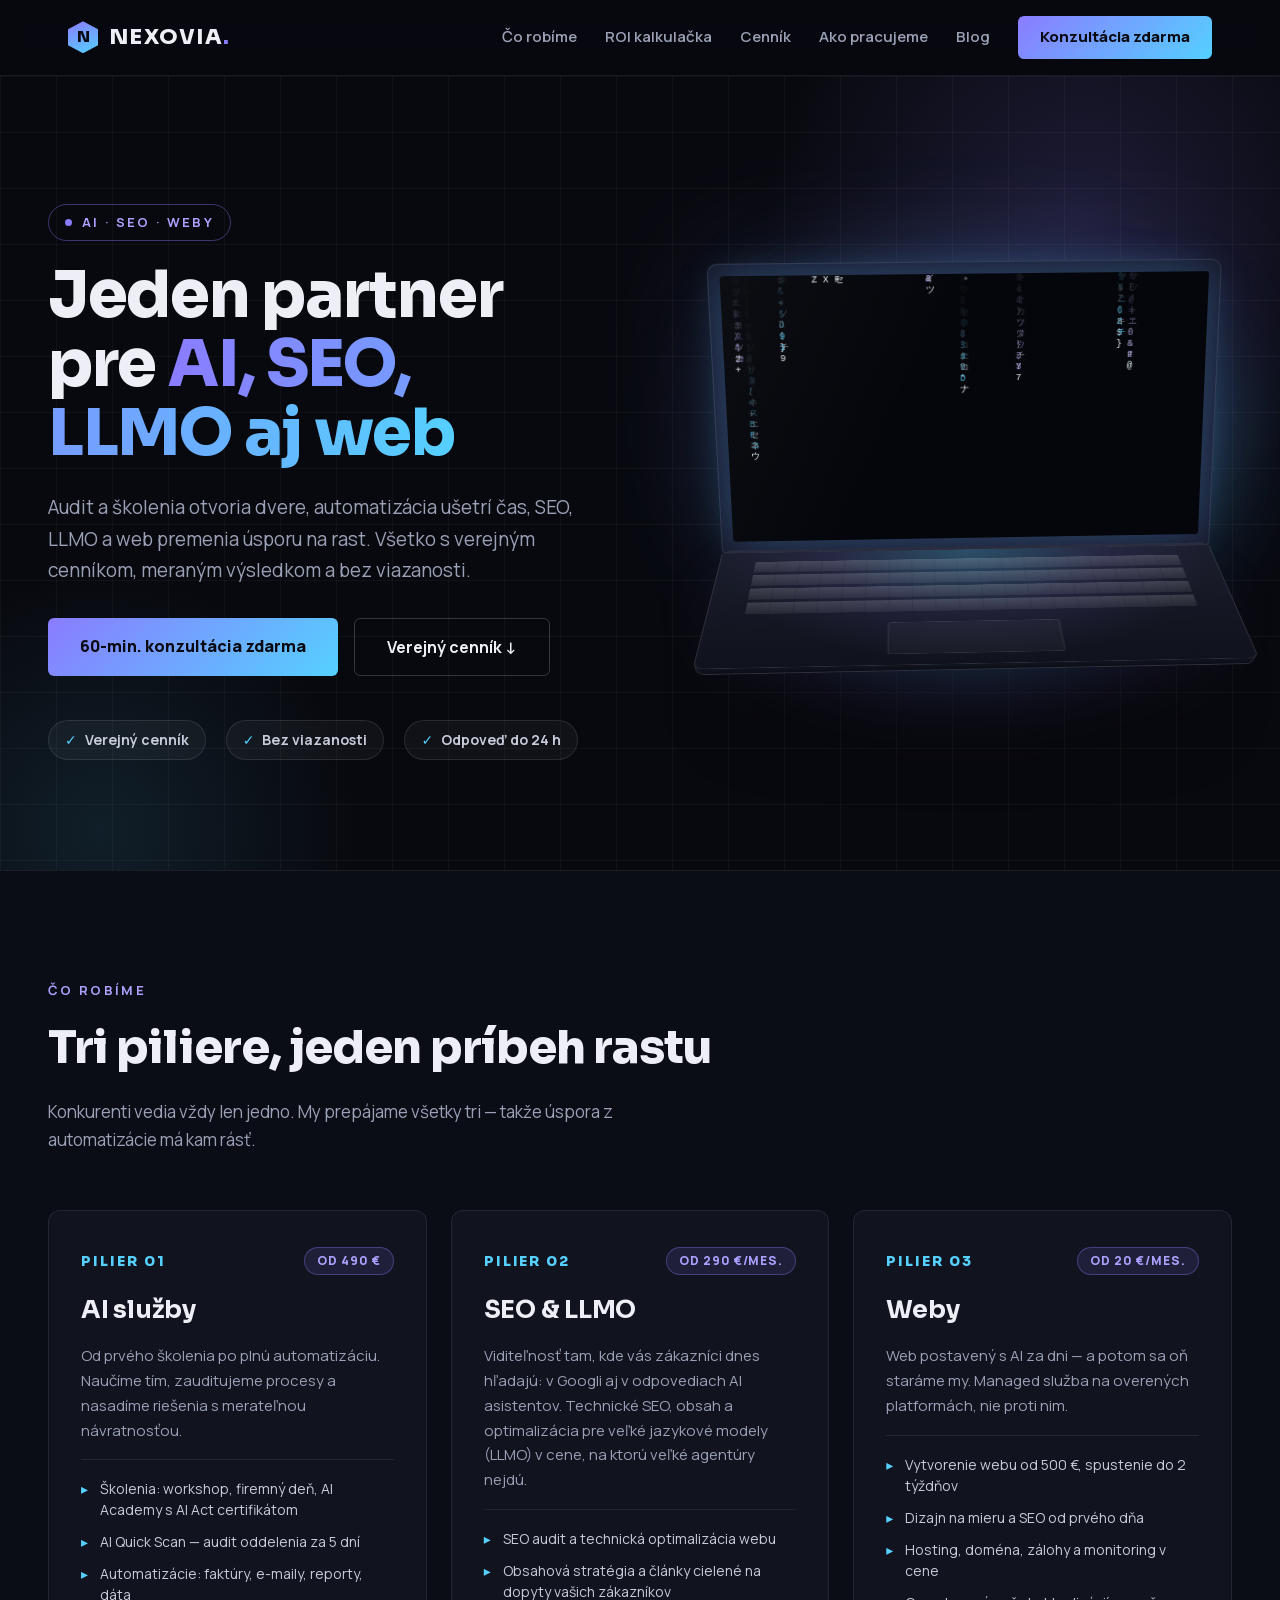
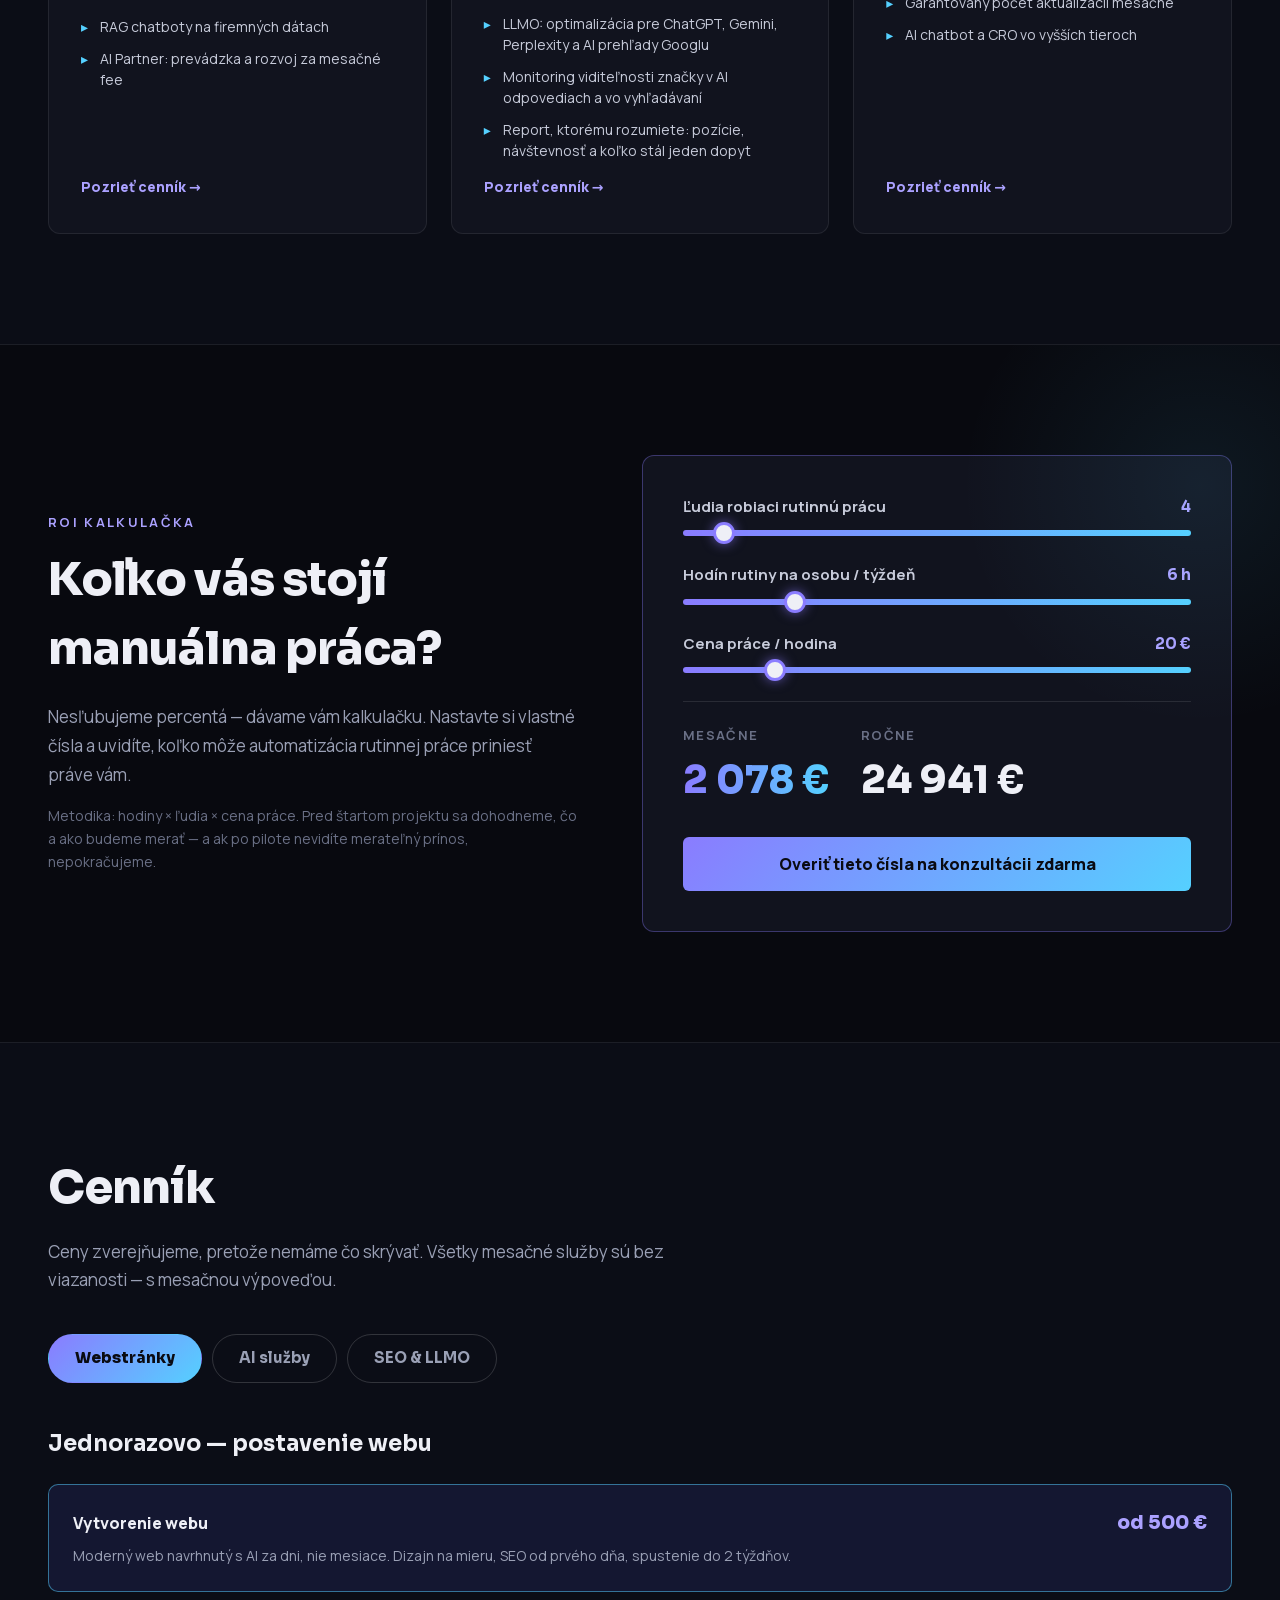
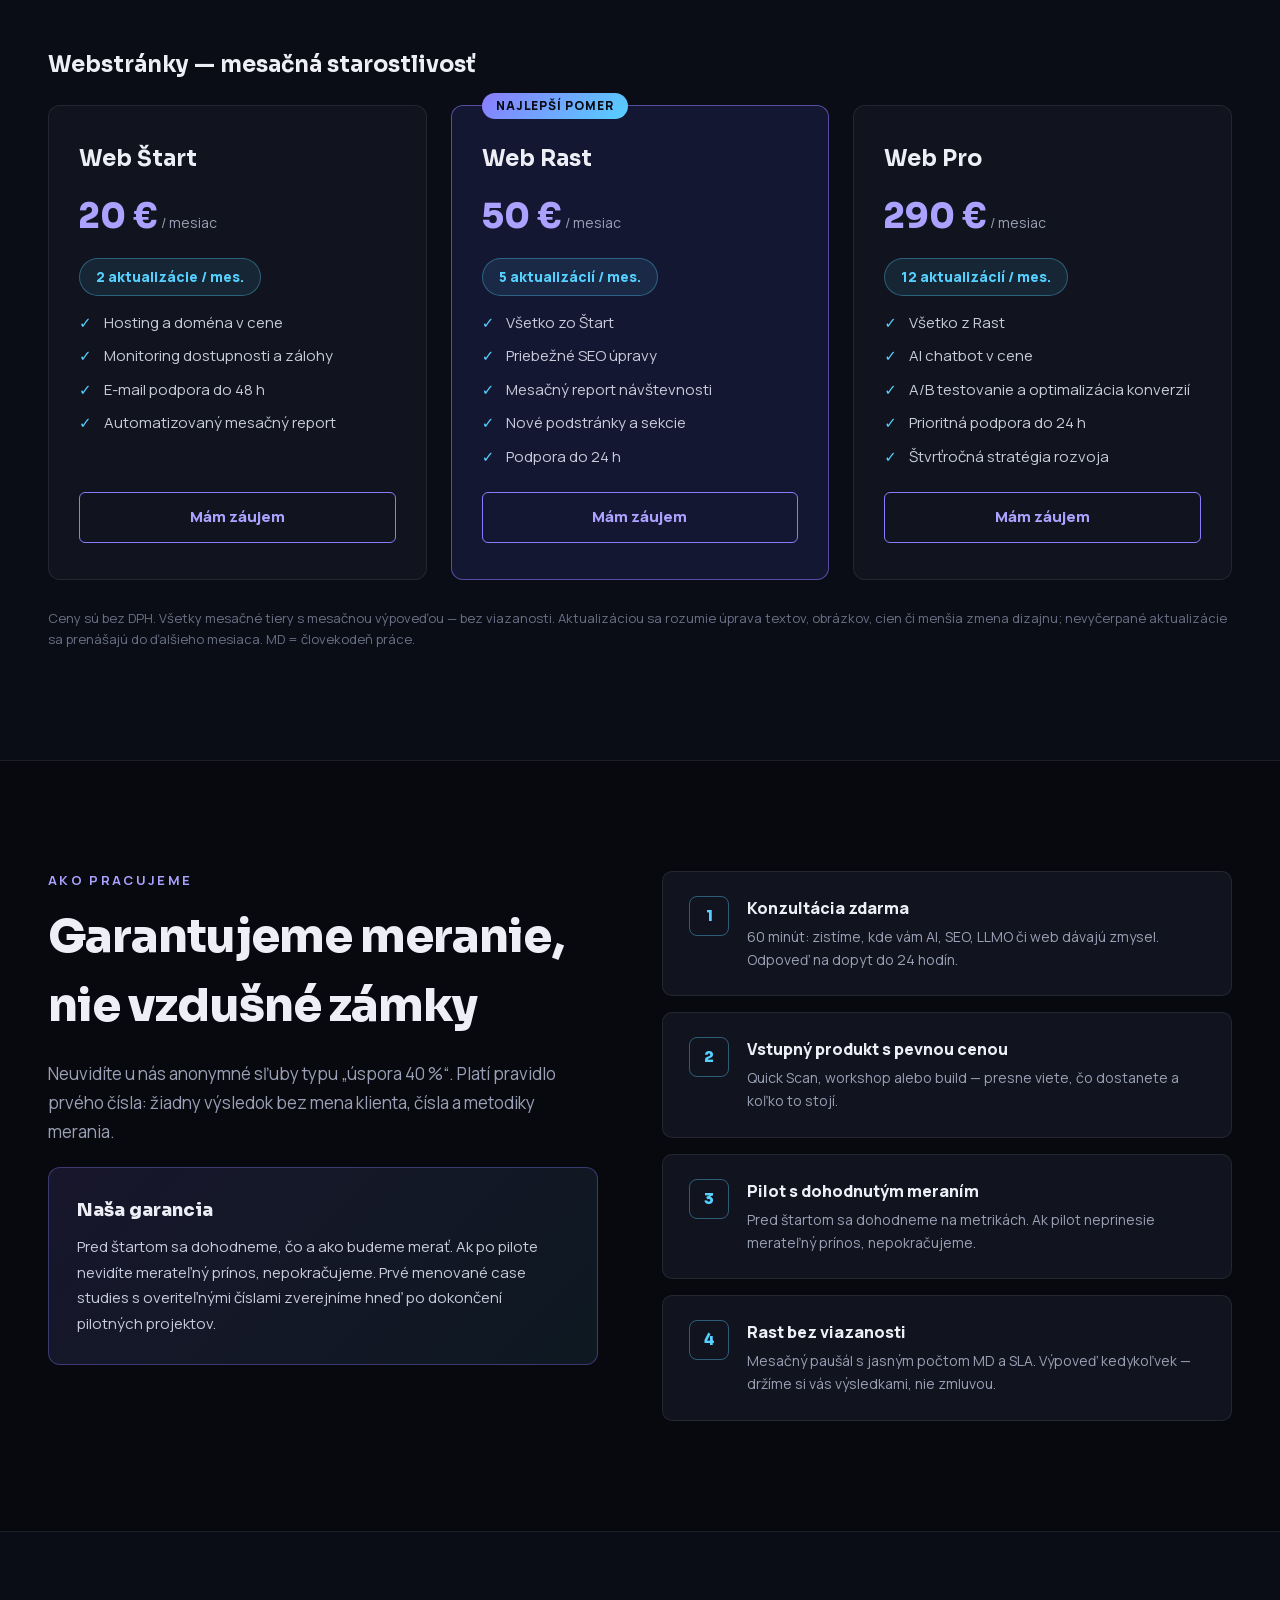
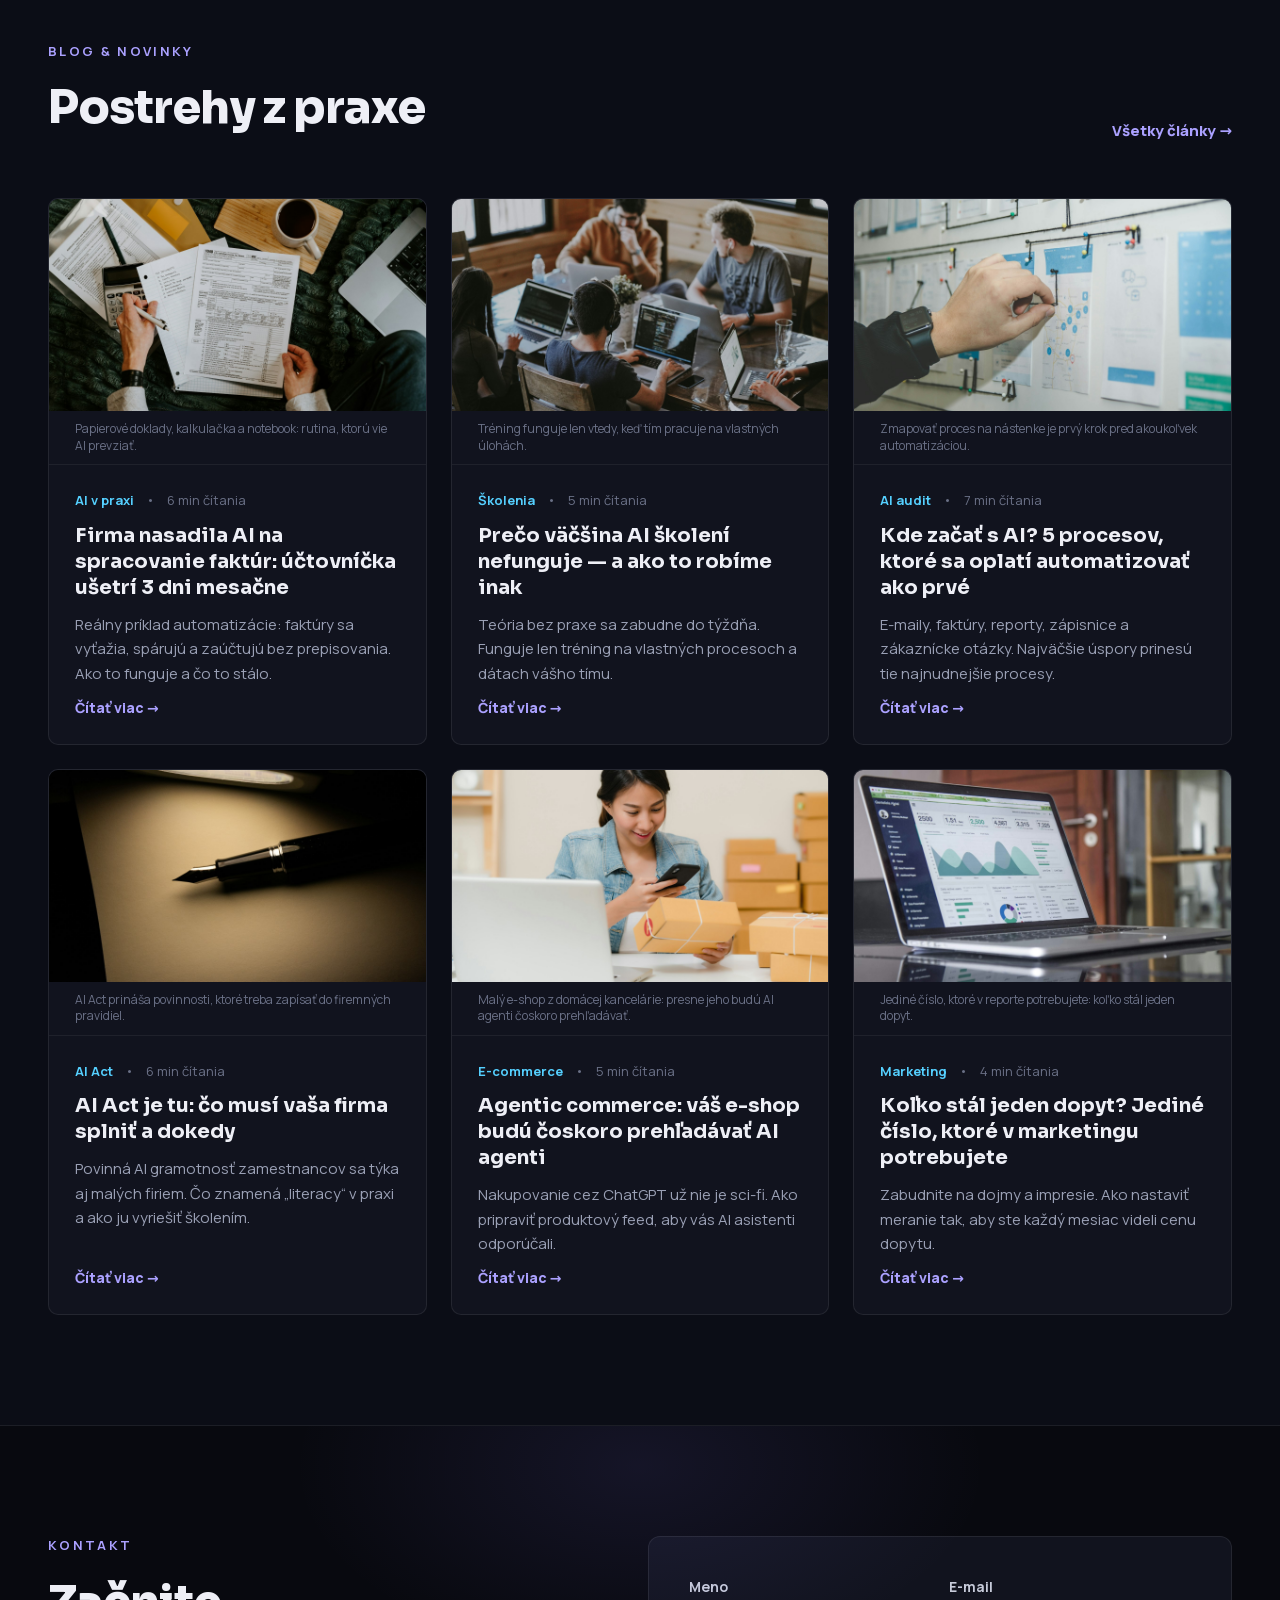
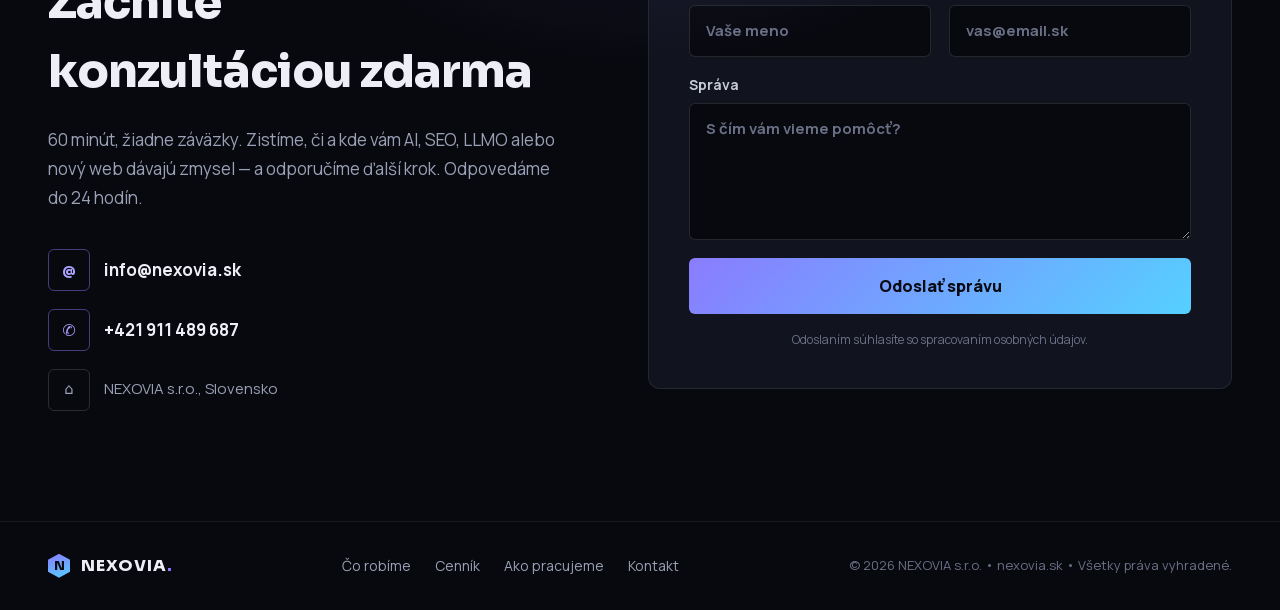
==== commit 5b36150c: "Update preview: laptop robot with a speech bubble" ====
--- a/index.html
+++ b/index.html
@@ -1 +1 @@
-<!DOCTYPE html><html lang="sk" class="manrope_d809bf20-module__djgtKq__variable sora_a4627259-module__S0cyNG__variable"><head><meta name="robots" content="noindex, nofollow"><meta charSet="utf-8"/><meta name="viewport" content="width=device-width, initial-scale=1"/><link rel="stylesheet" href="/_next/static/chunks/3wbdvvv27luvr.css" data-precedence="next"/><link rel="preload" as="script" fetchPriority="low" href="/_next/static/chunks/0jvhpaew_uadu.js"/><script src="/_next/static/chunks/24uyhvvmdi5sa.js" async=""></script><script src="/_next/static/chunks/12_celfi3iros.js" async=""></script><script src="/_next/static/chunks/458li-alk1r9y.js" async=""></script><script src="/_next/static/chunks/turbopack-3ntusadgz2bo5.js" async=""></script><script src="/_next/static/chunks/021ib0sjfd8mh.js" async=""></script><script src="/_next/static/chunks/3sld24b1h5ffs.js" async=""></script><script src="/_next/static/chunks/38k2_7amoczom.js" async=""></script><script src="/_next/static/chunks/2ick241wv9bst.js" async=""></script><meta name="theme-color" content="#08090f"/><title>NEXOVIA — Jeden partner pre AI, SEO, LLMO aj web</title><meta name="description" content="Jediný partner, ktorého malá firma potrebuje na AI, SEO, LLMO a web. Verejný cenník, garancia merania, bez viazanosti. AI školenia od 490 €, audit od 690 €, SEO &amp; LLMO od 290 €/mes."/><meta property="og:title" content="NEXOVIA — Jeden partner pre AI, SEO, LLMO aj web"/><meta property="og:description" content="Jediný partner, ktorého malá firma potrebuje na AI, SEO, LLMO a web. Verejný cenník, garancia merania, bez viazanosti. AI školenia od 490 €, audit od 690 €, SEO &amp; LLMO od 290 €/mes."/><meta property="og:site_name" content="NEXOVIA"/><meta property="og:locale" content="sk_SK"/><meta property="og:type" content="website"/><meta name="twitter:card" content="summary"/><meta name="twitter:title" content="NEXOVIA — Jeden partner pre AI, SEO, LLMO aj web"/><meta name="twitter:description" content="Jediný partner, ktorého malá firma potrebuje na AI, SEO, LLMO a web. Verejný cenník, garancia merania, bez viazanosti. AI školenia od 490 €, audit od 690 €, SEO &amp; LLMO od 290 €/mes."/><link rel="icon" href="/favicon.ico?favicon.2vob68tjqpejf.ico" sizes="256x256" type="image/x-icon"/><meta name="next-size-adjust" content=""/><script src="/_next/static/chunks/0cz1d0mv5g_q7.js" noModule=""></script></head><body class="flex min-h-dvh flex-col"><div hidden=""><!--$--><!--/$--></div><script type="application/ld+json">{"@context":"https://schema.org","@type":"Organization","name":"NEXOVIA","url":"http://localhost:3000"}</script><a href="#obsah" class="bg-gradient-brand sr-only z-[60] rounded-md px-5 py-3 font-bold text-on-accent focus:not-sr-only focus:fixed focus:top-3 focus:left-3">Preskočiť na obsah</a><header class="sticky top-0 z-50 border-b border-white/[0.07] bg-ink/80 backdrop-blur-[14px]"><nav aria-label="Hlavná navigácia" class="mx-auto flex max-w-[1240px] flex-wrap items-center justify-between gap-6 px-[clamp(20px,5vw,48px)] py-4"><a href="/" class="rounded-sm focus-visible:outline-2 focus-visible:outline-cyan"><span class="inline-flex items-center gap-[11px] text-fg"><span aria-hidden="true" class="font-display flex items-center justify-center font-extrabold text-on-accent bg-[linear-gradient(160deg,#8a7cff,#55d0ff)] [clip-path:polygon(50%_0%,100%_25%,100%_75%,50%_100%,0%_75%,0%_25%)] h-8 w-[30px] text-[15px]">N</span><span class="font-display font-extrabold tracking-[0.06em] text-[21px]">NEXOVIA<span class="text-violet">.</span></span></span></a><button type="button" class="flex h-10 w-10 items-center justify-center rounded-md border border-white/[0.12] text-fg lg:hidden" aria-expanded="false" aria-controls="site-menu" aria-label="Otvoriť menu"><span aria-hidden="true" class="flex flex-col gap-[5px]"><span class="block h-0.5 w-5 bg-current transition"></span><span class="block h-0.5 w-5 bg-current transition"></span><span class="block h-0.5 w-5 bg-current transition"></span></span></button><div id="site-menu" class="w-full basis-full flex-col gap-4 lg:flex lg:w-auto lg:basis-auto lg:flex-row lg:items-center lg:gap-[clamp(14px,2.5vw,28px)] hidden"><a href="/#piliere" class="text-[15px] font-semibold text-muted transition hover:text-fg">Čo robíme</a><a href="/#kalkulacka" class="text-[15px] font-semibold text-muted transition hover:text-fg">ROI kalkulačka</a><a href="/#cennik" class="text-[15px] font-semibold text-muted transition hover:text-fg">Cenník</a><a href="/#proces" class="text-[15px] font-semibold text-muted transition hover:text-fg">Ako pracujeme</a><a href="/blog" class="text-[15px] font-semibold text-muted transition hover:text-fg">Blog</a><a href="/#kontakt" class="bg-gradient-brand inline-block self-start rounded-md px-[22px] py-2.5 text-[15px] font-extrabold text-on-accent transition hover:opacity-85">Konzultácia zdarma</a></div></nav></header><main id="obsah" class="flex-1 overflow-x-clip"><section id="top" class="bg-grid relative overflow-hidden px-[clamp(20px,5vw,48px)] pt-[clamp(64px,10vw,130px)] pb-[clamp(64px,9vw,110px)]"><div aria-hidden="true" class="pointer-events-none absolute -top-[200px] -right-[140px] h-[680px] w-[680px] rounded-full bg-[radial-gradient(circle,rgba(138,124,255,0.16),transparent_65%)]"></div><div aria-hidden="true" class="pointer-events-none absolute -bottom-[240px] -left-[180px] h-[560px] w-[560px] rounded-full bg-[radial-gradient(circle,rgba(85,208,255,0.11),transparent_65%)]"></div><div class="relative mx-auto flex w-full max-w-[1240px] flex-wrap items-center gap-[clamp(32px,5vw,72px)]"><div class="animate-rise relative z-10 min-w-[300px] flex-[1_1_480px]"><p class="mb-5 inline-flex items-center gap-2.5 rounded-full border border-violet/40 px-4 py-2 text-[13px] font-bold tracking-[0.18em] text-violet-light uppercase"><span aria-hidden="true" class="animate-pulse-dot h-[7px] w-[7px] rounded-full bg-violet"></span>AI · SEO · Weby</p><h1 class="font-display mb-6 text-[clamp(38px,5.2vw,64px)] leading-[1.08] font-extrabold tracking-[-0.02em] text-balance">Jeden partner pre <span class="text-gradient">AI, SEO, LLMO aj web</span></h1><p class="mb-8 max-w-[560px] text-[clamp(16px,1.6vw,19px)] leading-[1.65] text-muted text-pretty">Audit a školenia otvoria dvere, automatizácia ušetrí čas, SEO, LLMO a web premenia úsporu na rast. Všetko s verejným cenníkom, meraným výsledkom a bez viazanosti.</p><div class="mb-11 flex flex-wrap gap-4"><a href="#kontakt" class="inline-block rounded-md px-8 py-4 text-center text-base transition focus-visible:ring-2 focus-visible:ring-offset-2 focus-visible:ring-offset-ink focus-visible:outline-none bg-gradient-brand font-extrabold text-on-accent hover:opacity-85 focus-visible:ring-cyan">60-min. konzultácia zdarma</a><a href="#cennik" class="inline-block rounded-md px-8 py-4 text-center text-base transition focus-visible:ring-2 focus-visible:ring-offset-2 focus-visible:ring-offset-ink focus-visible:outline-none border border-white/[0.18] font-bold text-fg hover:border-violet hover:text-violet-light focus-visible:ring-violet">Verejný cenník ↓</a></div><ul class="flex flex-wrap gap-[clamp(12px,2vw,20px)]"><li class="inline-flex items-center gap-2 rounded-full border border-white/10 bg-white/[0.04] px-4 py-[9px] text-sm font-bold text-fg-2"><span aria-hidden="true" class="text-cyan">✓</span>Verejný cenník</li><li class="inline-flex items-center gap-2 rounded-full border border-white/10 bg-white/[0.04] px-4 py-[9px] text-sm font-bold text-fg-2"><span aria-hidden="true" class="text-cyan">✓</span>Bez viazanosti</li><li class="inline-flex items-center gap-2 rounded-full border border-white/10 bg-white/[0.04] px-4 py-[9px] text-sm font-bold text-fg-2"><span aria-hidden="true" class="text-cyan">✓</span>Odpoveď do 24 h</li></ul></div><div class="flex min-w-[280px] flex-[1_1_420px] justify-center"><div role="img" aria-label="Notebook, ktorý sa otvorí, prebehne ním kód a zobrazí web Nexovia. Kliknutím sa animácia spustí znova." class="nx-laptop-stage relative w-full max-w-[640px] cursor-pointer select-none [perspective:1500px]" style="aspect-ratio:1 / 0.86"><div aria-hidden="true" class="nx-backlight absolute top-[6%] left-1/2 h-[80%] w-[96%] -translate-x-1/2 rounded-[50%] bg-[radial-gradient(ellipse_at_50%_45%,rgba(138,124,255,0.55),rgba(85,208,255,0.28)_42%,transparent_70%)] blur-3xl transition-opacity duration-1000 opacity-55"></div><div aria-hidden="true" class="nx-backlight-2 absolute top-[16%] right-[-4%] h-[50%] w-[48%] rounded-[50%] bg-[radial-gradient(circle,rgba(85,208,255,0.45),transparent_65%)] blur-3xl transition-opacity duration-1000 opacity-40"></div><div aria-hidden="true" class="absolute -bottom-[2%] left-1/2 h-[14%] w-[86%] -translate-x-1/2 rounded-[50%] bg-black/70 blur-2xl transition-opacity duration-1000 opacity-70"></div><div aria-hidden="true" class="absolute -bottom-[6%] left-1/2 h-[46%] w-[110%] -translate-x-1/2 rounded-[50%] bg-[radial-gradient(ellipse_at_50%_40%,rgba(85,208,255,0.22),rgba(138,124,255,0.1)_45%,transparent_70%)] blur-xl transition-opacity duration-1000 opacity-0"></div><div class="nx-laptop absolute inset-x-[3%] top-[2%] bottom-[6%] [transform-style:preserve-3d]" style="transform:rotateX(calc(-24deg + var(--rx, 0deg))) rotateY(var(--ry, 0deg))"><div class="absolute inset-x-0 top-[70%] origin-top [transform-style:preserve-3d]" style="height:56%;transform:rotateX(90deg)"><div class="nx-deck absolute inset-0 rounded-[10px] rounded-t-[4px] border border-white/10 bg-[linear-gradient(180deg,#1b1e2d,#10121c)]"><div class="absolute inset-0 rounded-[10px] bg-[radial-gradient(ellipse_at_50%_0%,rgba(85,208,255,0.28),rgba(138,124,255,0.1)_40%,transparent_70%)] transition-opacity duration-700 opacity-0"></div><div class="nx-keys absolute inset-x-[7%] top-[9%] h-[48%] rounded-[3px]"></div><div class="absolute bottom-[8%] left-1/2 h-[26%] w-[32%] -translate-x-1/2 rounded-[4px] border border-white/10 bg-white/[0.03]"></div></div><div class="absolute inset-x-0 bottom-0 h-[14px] origin-top rounded-b-[8px] border-x border-b border-white/10 bg-[linear-gradient(180deg,#1a1d2b,#0c0e17)]" style="transform:rotateX(-90deg)"></div></div><div class="absolute inset-x-[1%] top-[70%] h-[6px] -translate-y-1/2 rounded-full bg-[#2a2d3f]" style="transform:translateZ(0px)"></div><div class="nx-lid absolute inset-x-0 top-0 origin-bottom [transform-style:preserve-3d] transition-transform [transition-duration:1500ms] [transition-timing-function:cubic-bezier(.2,.75,.25,1)]" style="height:70%;transform:rotateX(-88deg)"><div class="absolute inset-0 rounded-[10px] rounded-b-[4px] border border-white/10 bg-[#141726] p-[2.2%] [backface-visibility:hidden]"><div class="relative h-full w-full overflow-hidden rounded-[4px] bg-[#05060b] transition-shadow duration-700" style="container-type:inline-size"><div class="absolute top-[1.2%] left-1/2 z-10 h-[3px] w-[3px] -translate-x-1/2 rounded-full bg-white/30"></div><div class="absolute inset-0 transition-opacity duration-500 opacity-0"><canvas class="h-full w-full"></canvas></div><div class="absolute inset-0 transition-[opacity,transform] duration-700 [transition-timing-function:cubic-bezier(.2,.75,.25,1)] scale-[1.04] opacity-0"><div class="flex h-full w-full flex-col overflow-hidden bg-ink text-fg select-none"><div class="flex items-center gap-[1cqw] border-b border-white/10 bg-ink-2 px-[2cqw] py-[1.2cqw]"><span class="h-[1.4cqw] w-[1.4cqw] rounded-full bg-[#ff5f57]"></span><span class="h-[1.4cqw] w-[1.4cqw] rounded-full bg-[#febc2e]"></span><span class="h-[1.4cqw] w-[1.4cqw] rounded-full bg-[#28c840]"></span><span class="ml-[2cqw] flex-1 rounded-[0.6cqw] bg-white/[0.06] px-[2cqw] py-[0.5cqw] text-[1.9cqw] text-muted">🔒 <!-- -->nexovia.sk</span></div><div class="flex items-center justify-between border-b border-white/[0.07] px-[3cqw] py-[1.6cqw]"><span class="inline-flex items-center gap-[1cqw]"><span class="font-display flex h-[3.6cqw] w-[3.2cqw] items-center justify-center bg-[linear-gradient(160deg,#8a7cff,#55d0ff)] text-[1.9cqw] font-extrabold text-on-accent [clip-path:polygon(50%_0%,100%_25%,100%_75%,50%_100%,0%_75%,0%_25%)]">N</span><span class="font-display text-[2.4cqw] font-extrabold tracking-[0.06em]">NEXOVIA<span class="text-violet">.</span></span></span><span class="flex gap-[2.4cqw] text-[1.8cqw] font-bold text-fg-2"><span>Čo robíme</span><span>Cenník</span><span>Blog</span><span>Kontakt</span></span></div><div class="grid min-h-0 flex-1 grid-cols-[1.15fr_1fr] gap-[2.4cqw] p-[2.4cqw_3cqw]"><div class="flex flex-col justify-between gap-[2cqw]"><div><div class="mb-[1.2cqw] inline-block rounded-full border border-violet/40 px-[1.6cqw] py-[0.4cqw] text-[1.5cqw] font-bold tracking-[0.14em] text-violet-light uppercase">AI · SEO · Weby</div><div class="font-display text-[3.6cqw] leading-[1.08] font-extrabold tracking-[-0.02em]">Jeden partner pre <span class="text-gradient">AI, SEO aj web</span></div><div class="mt-[1.2cqw] h-[0.8cqw] w-[82%] rounded bg-white/10"></div><div class="bg-gradient-brand mt-[1.6cqw] inline-block rounded-[0.8cqw] px-[2.2cqw] py-[0.8cqw] text-[1.7cqw] font-extrabold text-on-accent">Konzultácia zdarma</div></div><div class="grid grid-cols-3 gap-[1.2cqw]"><div class="rounded-[1cqw] border p-[1.2cqw] border-white/10 bg-card"><div class="font-display text-[2.1cqw] leading-tight font-extrabold text-cyan">AI</div><div class="mt-[0.4cqw] text-[1.5cqw] text-muted">od 490 €</div></div><div class="rounded-[1cqw] border p-[1.2cqw] border-violet/50 bg-card-hot"><div class="font-display text-[2.1cqw] leading-tight font-extrabold text-cyan">SEO &amp; LLMO</div><div class="mt-[0.4cqw] text-[1.5cqw] text-muted">od 290 €/mes.</div></div><div class="rounded-[1cqw] border p-[1.2cqw] border-white/10 bg-card"><div class="font-display text-[2.1cqw] leading-tight font-extrabold text-cyan">WEB</div><div class="mt-[0.4cqw] text-[1.5cqw] text-muted">od 20 €/mes.</div></div></div></div><div class="flex flex-col gap-[2cqw]"><div class="rounded-[1cqw] border border-white/10 bg-card p-[1.6cqw]"><div class="mb-[1.4cqw] flex items-baseline justify-between"><span class="text-[1.7cqw] font-bold text-fg-2">Dopyty z Googlu a AI</span><span class="font-display text-[2.6cqw] font-extrabold text-violet-light">+38 %</span></div><div class="flex h-[7cqw] items-end gap-[0.6cqw]"><span style="height:28%;transition-delay:0.25s" class="flex-1 origin-bottom rounded-t-[0.3cqw] bg-[linear-gradient(180deg,#55d0ff,#8a7cff)] transition-transform duration-700 ease-out scale-y-0"></span><span style="height:34%;transition-delay:0.32s" class="flex-1 origin-bottom rounded-t-[0.3cqw] bg-[linear-gradient(180deg,#55d0ff,#8a7cff)] transition-transform duration-700 ease-out scale-y-0"></span><span style="height:31%;transition-delay:0.39s" class="flex-1 origin-bottom rounded-t-[0.3cqw] bg-[linear-gradient(180deg,#55d0ff,#8a7cff)] transition-transform duration-700 ease-out scale-y-0"></span><span style="height:42%;transition-delay:0.46s" class="flex-1 origin-bottom rounded-t-[0.3cqw] bg-[linear-gradient(180deg,#55d0ff,#8a7cff)] transition-transform duration-700 ease-out scale-y-0"></span><span style="height:48%;transition-delay:0.53s" class="flex-1 origin-bottom rounded-t-[0.3cqw] bg-[linear-gradient(180deg,#55d0ff,#8a7cff)] transition-transform duration-700 ease-out scale-y-0"></span><span style="height:55%;transition-delay:0.6000000000000001s" class="flex-1 origin-bottom rounded-t-[0.3cqw] bg-[linear-gradient(180deg,#55d0ff,#8a7cff)] transition-transform duration-700 ease-out scale-y-0"></span><span style="height:61%;transition-delay:0.67s" class="flex-1 origin-bottom rounded-t-[0.3cqw] bg-[linear-gradient(180deg,#55d0ff,#8a7cff)] transition-transform duration-700 ease-out scale-y-0"></span><span style="height:70%;transition-delay:0.74s" class="flex-1 origin-bottom rounded-t-[0.3cqw] bg-[linear-gradient(180deg,#55d0ff,#8a7cff)] transition-transform duration-700 ease-out scale-y-0"></span><span style="height:78%;transition-delay:0.81s" class="flex-1 origin-bottom rounded-t-[0.3cqw] bg-[linear-gradient(180deg,#55d0ff,#8a7cff)] transition-transform duration-700 ease-out scale-y-0"></span><span style="height:92%;transition-delay:0.8800000000000001s" class="flex-1 origin-bottom rounded-t-[0.3cqw] bg-[linear-gradient(180deg,#55d0ff,#8a7cff)] transition-transform duration-700 ease-out scale-y-0"></span></div></div><div class="flex min-h-0 flex-1 flex-col gap-[0.8cqw] overflow-hidden rounded-[1cqw] border border-cyan/35 bg-cyan/[0.06] p-[1.6cqw]"><div class="flex items-center gap-[1cqw] text-[1.7cqw] font-bold text-cyan"><span class="animate-pulse-dot h-[1.1cqw] w-[1.1cqw] rounded-full bg-cyan"></span>Nexovia asistent</div><div style="transition-delay:0.6s" class="rounded-[0.8cqw] bg-white/[0.05] px-[1.6cqw] py-[0.8cqw] text-[1.6cqw] text-fg-2 transition-[opacity,transform] duration-500 translate-y-[1cqw] opacity-0">Faktúra č. 2041 spracovaná.</div><div style="transition-delay:1.1s" class="rounded-[0.8cqw] bg-white/[0.05] px-[1.6cqw] py-[0.8cqw] text-[1.6cqw] text-fg-2 transition-[opacity,transform] duration-500 translate-y-[1cqw] opacity-0">Report za október je pripravený.</div></div></div></div></div></div><div class="pointer-events-none absolute inset-0 bg-[linear-gradient(115deg,rgba(255,255,255,0.08),transparent_40%)] transition-opacity duration-700 opacity-100"></div></div></div><div class="absolute inset-0 flex items-center justify-center rounded-[10px] rounded-b-[4px] border border-white/10 bg-[linear-gradient(160deg,#20233a,#0e1019)] [backface-visibility:hidden]" style="transform:rotateY(180deg) translateZ(1px)"><span aria-hidden="true" class="font-display flex h-[18%] w-[11%] items-center justify-center bg-[linear-gradient(160deg,#8a7cff,#55d0ff)] text-[clamp(14px,3.4vw,26px)] font-extrabold text-on-accent [clip-path:polygon(50%_0%,100%_25%,100%_75%,50%_100%,0%_75%,0%_25%)] opacity-80">N</span></div></div></div><span class="absolute right-0 bottom-0 text-xs font-bold tracking-[0.12em] text-dim uppercase transition-opacity duration-700 opacity-0">↻ <!-- -->Prehrať znova</span></div></div></div></section><section id="piliere" class="relative scroll-mt-20 border-y border-white/[0.07] bg-ink-2 px-[clamp(20px,5vw,48px)] py-[clamp(64px,9vw,110px)]"><div class="mx-auto w-full max-w-[1240px]"><p class="mb-3 text-[13px] font-bold tracking-[0.18em] text-violet-light uppercase">Čo robíme</p><h2 class="font-display text-[clamp(30px,3.6vw,46px)] font-extrabold tracking-[-0.02em] text-balance mb-4 max-w-[720px]">Tri piliere, jeden príbeh rastu</h2><p class="text-[17px] leading-[1.65] text-muted mb-14 max-w-[660px]">Konkurenti vedia vždy len jedno. My prepájame všetky tri — takže úspora z automatizácie má kam rásť.</p><div class="grid grid-cols-[repeat(auto-fit,minmax(300px,1fr))] gap-6"><article class="flex flex-col gap-4 rounded-xl border border-white/[0.08] bg-card px-8 py-9 transition duration-300 hover:-translate-y-1.5 hover:border-violet/60 hover:shadow-[0_24px_60px_rgba(138,124,255,0.15)]"><div class="flex items-center justify-between gap-3"><span class="font-display text-sm font-extrabold tracking-[0.14em] text-cyan">PILIER 01</span><span class="rounded-full border border-violet/35 bg-violet/[0.12] px-3 py-[5px] text-xs font-extrabold tracking-[0.08em] text-violet-light uppercase">od 490 €</span></div><h3 class="font-display text-[25px] font-bold tracking-[-0.01em]">AI služby</h3><p class="text-[15px] leading-[1.65] text-muted">Od prvého školenia po plnú automatizáciu. Naučíme tím, zauditujeme procesy a nasadíme riešenia s merateľnou návratnosťou.</p><ul class="flex flex-1 flex-col gap-[11px] border-t border-white/[0.08] pt-[18px]"><li class="flex items-baseline gap-3 text-sm leading-normal text-fg-2"><span aria-hidden="true" class="shrink-0 font-extrabold text-cyan">▸</span><span>Školenia: workshop, firemný deň, AI Academy s AI Act certifikátom</span></li><li class="flex items-baseline gap-3 text-sm leading-normal text-fg-2"><span aria-hidden="true" class="shrink-0 font-extrabold text-cyan">▸</span><span>AI Quick Scan — audit oddelenia za 5 dní</span></li><li class="flex items-baseline gap-3 text-sm leading-normal text-fg-2"><span aria-hidden="true" class="shrink-0 font-extrabold text-cyan">▸</span><span>Automatizácie: faktúry, e-maily, reporty, dáta</span></li><li class="flex items-baseline gap-3 text-sm leading-normal text-fg-2"><span aria-hidden="true" class="shrink-0 font-extrabold text-cyan">▸</span><span>RAG chatboty na firemných dátach</span></li><li class="flex items-baseline gap-3 text-sm leading-normal text-fg-2"><span aria-hidden="true" class="shrink-0 font-extrabold text-cyan">▸</span><span>AI Partner: prevádzka a rozvoj za mesačné fee</span></li></ul><a href="#cennik" class="text-sm font-extrabold text-violet-light hover:text-violet">Pozrieť cenník →</a></article><article class="flex flex-col gap-4 rounded-xl border border-white/[0.08] bg-card px-8 py-9 transition duration-300 hover:-translate-y-1.5 hover:border-violet/60 hover:shadow-[0_24px_60px_rgba(138,124,255,0.15)]"><div class="flex items-center justify-between gap-3"><span class="font-display text-sm font-extrabold tracking-[0.14em] text-cyan">PILIER 02</span><span class="rounded-full border border-violet/35 bg-violet/[0.12] px-3 py-[5px] text-xs font-extrabold tracking-[0.08em] text-violet-light uppercase">od 290 €/mes.</span></div><h3 class="font-display text-[25px] font-bold tracking-[-0.01em]">SEO &amp; LLMO</h3><p class="text-[15px] leading-[1.65] text-muted">Viditeľnosť tam, kde vás zákazníci dnes hľadajú: v Googli aj v odpovediach AI asistentov. Technické SEO, obsah a optimalizácia pre veľké jazykové modely (LLMO) v cene, na ktorú veľké agentúry nejdú.</p><ul class="flex flex-1 flex-col gap-[11px] border-t border-white/[0.08] pt-[18px]"><li class="flex items-baseline gap-3 text-sm leading-normal text-fg-2"><span aria-hidden="true" class="shrink-0 font-extrabold text-cyan">▸</span><span>SEO audit a technická optimalizácia webu</span></li><li class="flex items-baseline gap-3 text-sm leading-normal text-fg-2"><span aria-hidden="true" class="shrink-0 font-extrabold text-cyan">▸</span><span>Obsahová stratégia a články cielené na dopyty vašich zákazníkov</span></li><li class="flex items-baseline gap-3 text-sm leading-normal text-fg-2"><span aria-hidden="true" class="shrink-0 font-extrabold text-cyan">▸</span><span>LLMO: optimalizácia pre ChatGPT, Gemini, Perplexity a AI prehľady Googlu</span></li><li class="flex items-baseline gap-3 text-sm leading-normal text-fg-2"><span aria-hidden="true" class="shrink-0 font-extrabold text-cyan">▸</span><span>Monitoring viditeľnosti značky v AI odpovediach a vo vyhľadávaní</span></li><li class="flex items-baseline gap-3 text-sm leading-normal text-fg-2"><span aria-hidden="true" class="shrink-0 font-extrabold text-cyan">▸</span><span>Report, ktorému rozumiete: pozície, návštevnosť a koľko stál jeden dopyt</span></li></ul><a href="#cennik" class="text-sm font-extrabold text-violet-light hover:text-violet">Pozrieť cenník →</a></article><article class="flex flex-col gap-4 rounded-xl border border-white/[0.08] bg-card px-8 py-9 transition duration-300 hover:-translate-y-1.5 hover:border-violet/60 hover:shadow-[0_24px_60px_rgba(138,124,255,0.15)]"><div class="flex items-center justify-between gap-3"><span class="font-display text-sm font-extrabold tracking-[0.14em] text-cyan">PILIER 03</span><span class="rounded-full border border-violet/35 bg-violet/[0.12] px-3 py-[5px] text-xs font-extrabold tracking-[0.08em] text-violet-light uppercase">od 20 €/mes.</span></div><h3 class="font-display text-[25px] font-bold tracking-[-0.01em]">Weby</h3><p class="text-[15px] leading-[1.65] text-muted">Web postavený s AI za dni — a potom sa oň staráme my. Managed služba na overených platformách, nie proti nim.</p><ul class="flex flex-1 flex-col gap-[11px] border-t border-white/[0.08] pt-[18px]"><li class="flex items-baseline gap-3 text-sm leading-normal text-fg-2"><span aria-hidden="true" class="shrink-0 font-extrabold text-cyan">▸</span><span>Vytvorenie webu od 500 €, spustenie do 2 týždňov</span></li><li class="flex items-baseline gap-3 text-sm leading-normal text-fg-2"><span aria-hidden="true" class="shrink-0 font-extrabold text-cyan">▸</span><span>Dizajn na mieru a SEO od prvého dňa</span></li><li class="flex items-baseline gap-3 text-sm leading-normal text-fg-2"><span aria-hidden="true" class="shrink-0 font-extrabold text-cyan">▸</span><span>Hosting, doména, zálohy a monitoring v cene</span></li><li class="flex items-baseline gap-3 text-sm leading-normal text-fg-2"><span aria-hidden="true" class="shrink-0 font-extrabold text-cyan">▸</span><span>Garantovaný počet aktualizácií mesačne</span></li><li class="flex items-baseline gap-3 text-sm leading-normal text-fg-2"><span aria-hidden="true" class="shrink-0 font-extrabold text-cyan">▸</span><span>AI chatbot a CRO vo vyšších tieroch</span></li></ul><a href="#cennik" class="text-sm font-extrabold text-violet-light hover:text-violet">Pozrieť cenník →</a></article></div></div></section><section id="kalkulacka" class="relative scroll-mt-20 px-[clamp(20px,5vw,48px)] py-[clamp(64px,9vw,110px)] overflow-hidden"><div aria-hidden="true" class="pointer-events-none absolute rounded-full -top-[120px] -right-[180px] h-[520px] w-[520px] bg-[radial-gradient(circle,rgba(85,208,255,0.08),transparent_65%)]"></div><div class="mx-auto w-full max-w-[1240px] flex flex-wrap items-center gap-[clamp(40px,5vw,72px)]"><div class="min-w-[300px] flex-[1_1_400px]"><p class="mb-3 text-[13px] font-bold tracking-[0.18em] text-violet-light uppercase">ROI kalkulačka</p><h2 class="font-display text-[clamp(30px,3.6vw,46px)] font-extrabold tracking-[-0.02em] text-balance mb-5">Koľko vás stojí manuálna práca?</h2><p class="text-[17px] text-muted mb-4 leading-[1.7]">Nesľubujeme percentá — dávame vám kalkulačku. Nastavte si vlastné čísla a uvidíte, koľko môže automatizácia rutinnej práce priniesť práve vám.</p><p class="text-sm leading-relaxed text-dim">Metodika: hodiny × ľudia × cena práce. Pred štartom projektu sa dohodneme, čo a ako budeme merať — a ak po pilote nevidíte merateľný prínos, nepokračujeme.</p></div><div class="min-w-[300px] flex-[1_1_460px]"><div class="flex flex-col gap-7 rounded-xl border border-violet/35 bg-card p-[clamp(28px,4vw,40px)]"><div class="flex flex-col gap-3"><label for="_R_2jav9b_-people" class="flex justify-between text-[15px] font-bold text-fg-2"><span>Ľudia robiaci rutinnú prácu</span><span class="font-display text-violet-light">4</span></label><input id="_R_2jav9b_-people" type="range" min="1" max="50" step="1" class="w-full" value="4"/></div><div class="flex flex-col gap-3"><label for="_R_2jav9b_-hours" class="flex justify-between text-[15px] font-bold text-fg-2"><span>Hodín rutiny na osobu / týždeň</span><span class="font-display text-violet-light">6 h</span></label><input id="_R_2jav9b_-hours" type="range" min="1" max="25" step="1" class="w-full" value="6"/></div><div class="flex flex-col gap-3"><label for="_R_2jav9b_-rate" class="flex justify-between text-[15px] font-bold text-fg-2"><span>Cena práce / hodina</span><span class="font-display text-violet-light">20 €</span></label><input id="_R_2jav9b_-rate" type="range" min="8" max="80" step="1" class="w-full" value="20"/></div><dl class="flex flex-wrap gap-8 border-t border-white/10 pt-6" aria-live="polite"><div><dt class="mb-1.5 text-[13px] font-bold tracking-[0.1em] text-dim uppercase">Mesačne</dt><dd class="font-display text-gradient text-[clamp(28px,3vw,38px)] font-extrabold">2 078 €</dd></div><div><dt class="mb-1.5 text-[13px] font-bold tracking-[0.1em] text-dim uppercase">Ročne</dt><dd class="font-display text-[clamp(28px,3vw,38px)] font-extrabold text-fg">24 941 €</dd></div></dl><a href="#kontakt" class="inline-block rounded-md text-center text-base transition focus-visible:ring-2 focus-visible:ring-offset-2 focus-visible:ring-offset-ink focus-visible:outline-none bg-gradient-brand font-extrabold text-on-accent hover:opacity-85 focus-visible:ring-cyan px-6 py-[15px]">Overiť tieto čísla na konzultácii zdarma</a></div></div></div></section><section id="cennik" class="relative scroll-mt-20 px-[clamp(20px,5vw,48px)] py-[clamp(64px,9vw,110px)] border-y border-white/[0.07] bg-ink-2"><div class="mx-auto w-full max-w-[1240px]"><h2 class="font-display text-[clamp(30px,3.6vw,46px)] font-extrabold tracking-[-0.02em] text-balance mb-4 max-w-[720px]">Cenník</h2><p class="text-[17px] leading-[1.65] text-muted mb-10 max-w-[660px]">Ceny zverejňujeme, pretože nemáme čo skrývať. Všetky mesačné služby sú bez viazanosti — s mesačnou výpoveďou.</p><div><div role="tablist" aria-label="Oblasti cenníka" class="mb-11 flex flex-wrap gap-2.5"><button type="button" role="tab" id="price-tab-web" aria-selected="true" aria-controls="price-panel-web" class="font-display cursor-pointer rounded-full border px-[26px] py-3 text-[15px] transition focus-visible:ring-2 focus-visible:ring-cyan focus-visible:outline-none bg-gradient-brand border-transparent font-extrabold text-on-accent">Webstránky</button><button type="button" role="tab" id="price-tab-ai" aria-selected="false" aria-controls="price-panel-ai" class="font-display cursor-pointer rounded-full border px-[26px] py-3 text-[15px] transition focus-visible:ring-2 focus-visible:ring-cyan focus-visible:outline-none border-white/[0.16] bg-transparent font-bold text-muted hover:border-violet/60 hover:text-fg">AI služby</button><button type="button" role="tab" id="price-tab-mkt" aria-selected="false" aria-controls="price-panel-mkt" class="font-display cursor-pointer rounded-full border px-[26px] py-3 text-[15px] transition focus-visible:ring-2 focus-visible:ring-cyan focus-visible:outline-none border-white/[0.16] bg-transparent font-bold text-muted hover:border-violet/60 hover:text-fg">SEO &amp; LLMO</button></div><div role="tabpanel" id="price-panel-web" aria-labelledby="price-tab-web"><h3 class="font-display mb-6 text-[22px] font-bold text-fg">Jednorazovo — postavenie webu</h3><div class="mb-14 grid grid-cols-[repeat(auto-fit,minmax(250px,1fr))] gap-4"><div class="flex flex-col gap-2 rounded-[10px] border p-6 border-cyan/50 bg-card-hot"><div class="flex items-baseline justify-between gap-3"><span class="text-base font-extrabold text-fg">Vytvorenie webu</span><span class="font-display text-[19px] font-extrabold whitespace-nowrap text-violet-light">od 500 €</span></div><p class="text-sm leading-[1.55] text-muted">Moderný web navrhnutý s AI za dni, nie mesiace. Dizajn na mieru, SEO od prvého dňa, spustenie do 2 týždňov.</p></div></div><h3 class="font-display mb-6 text-[22px] font-bold text-fg">Webstránky — mesačná starostlivosť</h3><div class="grid grid-cols-[repeat(auto-fit,minmax(280px,1fr))] items-stretch gap-6"><div class="relative flex flex-col gap-4 rounded-xl border px-[30px] py-9 border-white/[0.08] bg-card"><h4 class="font-display text-[22px] font-bold">Web Štart</h4><div><span class="font-display text-[34px] font-extrabold text-violet-light">20 €</span><span class="text-sm text-muted"> <!-- -->/ mesiac</span></div><div class="inline-flex items-center gap-2 self-start rounded-full border border-cyan/35 bg-cyan/10 px-4 py-2 text-sm font-extrabold text-cyan">2 aktualizácie / mes.</div><ul class="flex flex-1 flex-col gap-[11px]"><li class="flex items-baseline gap-3 text-[15px] leading-normal text-fg-2"><span aria-hidden="true" class="shrink-0 font-extrabold text-cyan">✓</span><span>Hosting a doména v cene</span></li><li class="flex items-baseline gap-3 text-[15px] leading-normal text-fg-2"><span aria-hidden="true" class="shrink-0 font-extrabold text-cyan">✓</span><span>Monitoring dostupnosti a zálohy</span></li><li class="flex items-baseline gap-3 text-[15px] leading-normal text-fg-2"><span aria-hidden="true" class="shrink-0 font-extrabold text-cyan">✓</span><span>E-mail podpora do 48 h</span></li><li class="flex items-baseline gap-3 text-[15px] leading-normal text-fg-2"><span aria-hidden="true" class="shrink-0 font-extrabold text-cyan">✓</span><span>Automatizovaný mesačný report</span></li></ul><a href="#kontakt" class="inline-block rounded-md text-center transition focus-visible:ring-2 focus-visible:ring-offset-2 focus-visible:ring-offset-ink focus-visible:outline-none border border-violet font-extrabold text-violet-light hover:bg-violet hover:text-on-accent focus-visible:ring-violet mt-2 px-6 py-[13px] text-[15px]">Mám záujem</a></div><div class="relative flex flex-col gap-4 rounded-xl border px-[30px] py-9 border-violet/55 bg-card-hot"><span class="bg-gradient-brand absolute -top-[13px] left-[30px] rounded-full px-3.5 py-[5px] text-xs font-extrabold tracking-[0.08em] text-on-accent uppercase">Najlepší pomer</span><h4 class="font-display text-[22px] font-bold">Web Rast</h4><div><span class="font-display text-[34px] font-extrabold text-violet-light">50 €</span><span class="text-sm text-muted"> <!-- -->/ mesiac</span></div><div class="inline-flex items-center gap-2 self-start rounded-full border border-cyan/35 bg-cyan/10 px-4 py-2 text-sm font-extrabold text-cyan">5 aktualizácií / mes.</div><ul class="flex flex-1 flex-col gap-[11px]"><li class="flex items-baseline gap-3 text-[15px] leading-normal text-fg-2"><span aria-hidden="true" class="shrink-0 font-extrabold text-cyan">✓</span><span>Všetko zo Štart</span></li><li class="flex items-baseline gap-3 text-[15px] leading-normal text-fg-2"><span aria-hidden="true" class="shrink-0 font-extrabold text-cyan">✓</span><span>Priebežné SEO úpravy</span></li><li class="flex items-baseline gap-3 text-[15px] leading-normal text-fg-2"><span aria-hidden="true" class="shrink-0 font-extrabold text-cyan">✓</span><span>Mesačný report návštevnosti</span></li><li class="flex items-baseline gap-3 text-[15px] leading-normal text-fg-2"><span aria-hidden="true" class="shrink-0 font-extrabold text-cyan">✓</span><span>Nové podstránky a sekcie</span></li><li class="flex items-baseline gap-3 text-[15px] leading-normal text-fg-2"><span aria-hidden="true" class="shrink-0 font-extrabold text-cyan">✓</span><span>Podpora do 24 h</span></li></ul><a href="#kontakt" class="inline-block rounded-md text-center transition focus-visible:ring-2 focus-visible:ring-offset-2 focus-visible:ring-offset-ink focus-visible:outline-none border border-violet font-extrabold text-violet-light hover:bg-violet hover:text-on-accent focus-visible:ring-violet mt-2 px-6 py-[13px] text-[15px]">Mám záujem</a></div><div class="relative flex flex-col gap-4 rounded-xl border px-[30px] py-9 border-white/[0.08] bg-card"><h4 class="font-display text-[22px] font-bold">Web Pro</h4><div><span class="font-display text-[34px] font-extrabold text-violet-light">290 €</span><span class="text-sm text-muted"> <!-- -->/ mesiac</span></div><div class="inline-flex items-center gap-2 self-start rounded-full border border-cyan/35 bg-cyan/10 px-4 py-2 text-sm font-extrabold text-cyan">12 aktualizácií / mes.</div><ul class="flex flex-1 flex-col gap-[11px]"><li class="flex items-baseline gap-3 text-[15px] leading-normal text-fg-2"><span aria-hidden="true" class="shrink-0 font-extrabold text-cyan">✓</span><span>Všetko z Rast</span></li><li class="flex items-baseline gap-3 text-[15px] leading-normal text-fg-2"><span aria-hidden="true" class="shrink-0 font-extrabold text-cyan">✓</span><span>AI chatbot v cene</span></li><li class="flex items-baseline gap-3 text-[15px] leading-normal text-fg-2"><span aria-hidden="true" class="shrink-0 font-extrabold text-cyan">✓</span><span>A/B testovanie a optimalizácia konverzií</span></li><li class="flex items-baseline gap-3 text-[15px] leading-normal text-fg-2"><span aria-hidden="true" class="shrink-0 font-extrabold text-cyan">✓</span><span>Prioritná podpora do 24 h</span></li><li class="flex items-baseline gap-3 text-[15px] leading-normal text-fg-2"><span aria-hidden="true" class="shrink-0 font-extrabold text-cyan">✓</span><span>Štvrťročná stratégia rozvoja</span></li></ul><a href="#kontakt" class="inline-block rounded-md text-center transition focus-visible:ring-2 focus-visible:ring-offset-2 focus-visible:ring-offset-ink focus-visible:outline-none border border-violet font-extrabold text-violet-light hover:bg-violet hover:text-on-accent focus-visible:ring-violet mt-2 px-6 py-[13px] text-[15px]">Mám záujem</a></div></div></div><p class="mt-7 text-[13px] leading-relaxed text-dim">Ceny sú bez DPH. Všetky mesačné tiery s mesačnou výpoveďou — bez viazanosti. Aktualizáciou sa rozumie úprava textov, obrázkov, cien či menšia zmena dizajnu; nevyčerpané aktualizácie sa prenášajú do ďalšieho mesiaca. MD = človekodeň práce.</p></div></div></section><section id="proces" class="relative scroll-mt-20 px-[clamp(20px,5vw,48px)] py-[clamp(64px,9vw,110px)]"><div class="mx-auto w-full max-w-[1240px] flex flex-wrap items-start gap-[clamp(40px,5vw,80px)]"><div class="min-w-[300px] flex-[1_1_400px]"><p class="mb-3 text-[13px] font-bold tracking-[0.18em] text-violet-light uppercase">Ako pracujeme</p><h2 class="font-display text-[clamp(30px,3.6vw,46px)] font-extrabold tracking-[-0.02em] text-balance mb-5">Garantujeme meranie, nie vzdušné zámky</h2><p class="text-[17px] text-muted mb-5 leading-[1.7]">Neuvidíte u nás anonymné sľuby typu „úspora 40 %“. Platí pravidlo prvého čísla: žiadny výsledok bez mena klienta, čísla a metodiky merania.</p><div class="rounded-xl border border-violet/35 bg-[linear-gradient(135deg,rgba(138,124,255,0.12),rgba(85,208,255,0.08))] p-7"><div class="font-display mb-2.5 text-lg font-extrabold text-fg">Naša garancia</div><p class="text-[15px] leading-[1.7] text-fg-2">Pred štartom sa dohodneme, čo a ako budeme merať. Ak po pilote nevidíte merateľný prínos, nepokračujeme. Prvé menované case studies s overiteľnými číslami zverejníme hneď po dokončení pilotných projektov.</p></div></div><ol class="flex min-w-[300px] flex-[1_1_420px] flex-col gap-4"><li class="flex items-start gap-[18px] rounded-[10px] border border-white/[0.08] bg-card px-[26px] py-6"><span class="font-display flex h-10 w-10 shrink-0 items-center justify-center rounded-lg border border-cyan/40 text-[15px] font-extrabold text-cyan">1</span><span class="flex flex-col gap-1.5"><span class="text-base font-extrabold text-fg">Konzultácia zdarma</span><span class="text-sm leading-relaxed text-muted">60 minút: zistíme, kde vám AI, SEO, LLMO či web dávajú zmysel. Odpoveď na dopyt do 24 hodín.</span></span></li><li class="flex items-start gap-[18px] rounded-[10px] border border-white/[0.08] bg-card px-[26px] py-6"><span class="font-display flex h-10 w-10 shrink-0 items-center justify-center rounded-lg border border-cyan/40 text-[15px] font-extrabold text-cyan">2</span><span class="flex flex-col gap-1.5"><span class="text-base font-extrabold text-fg">Vstupný produkt s pevnou cenou</span><span class="text-sm leading-relaxed text-muted">Quick Scan, workshop alebo build — presne viete, čo dostanete a koľko to stojí.</span></span></li><li class="flex items-start gap-[18px] rounded-[10px] border border-white/[0.08] bg-card px-[26px] py-6"><span class="font-display flex h-10 w-10 shrink-0 items-center justify-center rounded-lg border border-cyan/40 text-[15px] font-extrabold text-cyan">3</span><span class="flex flex-col gap-1.5"><span class="text-base font-extrabold text-fg">Pilot s dohodnutým meraním</span><span class="text-sm leading-relaxed text-muted">Pred štartom sa dohodneme na metrikách. Ak pilot neprinesie merateľný prínos, nepokračujeme.</span></span></li><li class="flex items-start gap-[18px] rounded-[10px] border border-white/[0.08] bg-card px-[26px] py-6"><span class="font-display flex h-10 w-10 shrink-0 items-center justify-center rounded-lg border border-cyan/40 text-[15px] font-extrabold text-cyan">4</span><span class="flex flex-col gap-1.5"><span class="text-base font-extrabold text-fg">Rast bez viazanosti</span><span class="text-sm leading-relaxed text-muted">Mesačný paušál s jasným počtom MD a SLA. Výpoveď kedykoľvek — držíme si vás výsledkami, nie zmluvou.</span></span></li></ol></div></section><section id="blog" class="relative scroll-mt-20 px-[clamp(20px,5vw,48px)] py-[clamp(64px,9vw,110px)] border-y border-white/[0.07] bg-ink-2"><div class="mx-auto w-full max-w-[1240px]"><div class="mb-14 flex flex-wrap items-end justify-between gap-6"><div><p class="mb-3 text-[13px] font-bold tracking-[0.18em] text-violet-light uppercase">Blog &amp; novinky</p><h2 class="font-display text-[clamp(30px,3.6vw,46px)] font-extrabold tracking-[-0.02em] text-balance">Postrehy z praxe</h2></div><a class="text-[15px] font-extrabold text-violet-light hover:text-violet" href="/blog">Všetky články →</a></div><div class="grid grid-cols-[repeat(auto-fit,minmax(300px,1fr))] gap-6"><article class="flex flex-col overflow-hidden rounded-[10px] border border-white/[0.08] bg-card transition hover:border-violet/55"><figure class="relative m-0"><a tabindex="-1" aria-hidden="true" class="relative block aspect-[16/9] w-full" href="/blog/ai-spracovanie-faktur"><img alt="Ruky s perom nad daňovým formulárom a zoznamom dokladov, vedľa kalkulačka, káva a notebook na deke" loading="lazy" decoding="async" data-nimg="fill" class="object-cover" style="position:absolute;height:100%;width:100%;left:0;top:0;right:0;bottom:0;color:transparent" sizes="(min-width: 1240px) 400px, (min-width: 640px) 50vw, 100vw" src="/images/blog/ai-spracovanie-faktur.jpg"/></a><figcaption class="border-b border-white/[0.06] px-[26px] py-2.5 text-xs leading-snug text-dim">Papierové doklady, kalkulačka a notebook: rutina, ktorú vie AI prevziať.</figcaption></figure><div class="flex flex-1 flex-col gap-3 p-[26px]"><div class="flex items-center gap-3 text-[13px] text-dim"><span class="font-bold text-cyan">AI v praxi</span><span aria-hidden="true">•</span><span>6 min čítania</span></div><h3 class="font-display text-xl leading-[1.3] font-bold"><a class="text-fg hover:text-violet-light" href="/blog/ai-spracovanie-faktur">Firma nasadila AI na spracovanie faktúr: účtovníčka ušetrí 3 dni mesačne</a></h3><p class="flex-1 text-[15px] leading-relaxed text-muted">Reálny príklad automatizácie: faktúry sa vyťažia, spárujú a zaúčtujú bez prepisovania. Ako to funguje a čo to stálo.</p><a aria-label="Čítať viac: Firma nasadila AI na spracovanie faktúr: účtovníčka ušetrí 3 dni mesačne" class="text-sm font-extrabold text-violet-light hover:text-violet" href="/blog/ai-spracovanie-faktur">Čítať viac →</a></div></article><article class="flex flex-col overflow-hidden rounded-[10px] border border-white/[0.08] bg-card transition hover:border-violet/55"><figure class="relative m-0"><a tabindex="-1" aria-hidden="true" class="relative block aspect-[16/9] w-full" href="/blog/preco-ai-skolenia-nefunguju"><img alt="Päť ľudí s notebookmi pri drevenom stole v útulnej kancelárii s drevenými stenami" loading="lazy" decoding="async" data-nimg="fill" class="object-cover" style="position:absolute;height:100%;width:100%;left:0;top:0;right:0;bottom:0;color:transparent" sizes="(min-width: 1240px) 400px, (min-width: 640px) 50vw, 100vw" src="/images/blog/preco-ai-skolenia-nefunguju.jpg"/></a><figcaption class="border-b border-white/[0.06] px-[26px] py-2.5 text-xs leading-snug text-dim">Tréning funguje len vtedy, keď tím pracuje na vlastných úlohách.</figcaption></figure><div class="flex flex-1 flex-col gap-3 p-[26px]"><div class="flex items-center gap-3 text-[13px] text-dim"><span class="font-bold text-cyan">Školenia</span><span aria-hidden="true">•</span><span>5 min čítania</span></div><h3 class="font-display text-xl leading-[1.3] font-bold"><a class="text-fg hover:text-violet-light" href="/blog/preco-ai-skolenia-nefunguju">Prečo väčšina AI školení nefunguje — a ako to robíme inak</a></h3><p class="flex-1 text-[15px] leading-relaxed text-muted">Teória bez praxe sa zabudne do týždňa. Funguje len tréning na vlastných procesoch a dátach vášho tímu.</p><a aria-label="Čítať viac: Prečo väčšina AI školení nefunguje — a ako to robíme inak" class="text-sm font-extrabold text-violet-light hover:text-violet" href="/blog/preco-ai-skolenia-nefunguju">Čítať viac →</a></div></article><article class="flex flex-col overflow-hidden rounded-[10px] border border-white/[0.08] bg-card transition hover:border-violet/55"><figure class="relative m-0"><a tabindex="-1" aria-hidden="true" class="relative block aspect-[16/9] w-full" href="/blog/kde-zacat-s-ai"><img alt="Ruka pripína špendlík do nástenky s vytlačenými obrazovkami aplikácie prepojenými šnúrkou" loading="lazy" decoding="async" data-nimg="fill" class="object-cover" style="position:absolute;height:100%;width:100%;left:0;top:0;right:0;bottom:0;color:transparent" sizes="(min-width: 1240px) 400px, (min-width: 640px) 50vw, 100vw" src="/images/blog/kde-zacat-s-ai.jpg"/></a><figcaption class="border-b border-white/[0.06] px-[26px] py-2.5 text-xs leading-snug text-dim">Zmapovať proces na nástenke je prvý krok pred akoukoľvek automatizáciou.</figcaption></figure><div class="flex flex-1 flex-col gap-3 p-[26px]"><div class="flex items-center gap-3 text-[13px] text-dim"><span class="font-bold text-cyan">AI audit</span><span aria-hidden="true">•</span><span>7 min čítania</span></div><h3 class="font-display text-xl leading-[1.3] font-bold"><a class="text-fg hover:text-violet-light" href="/blog/kde-zacat-s-ai">Kde začať s AI? 5 procesov, ktoré sa oplatí automatizovať ako prvé</a></h3><p class="flex-1 text-[15px] leading-relaxed text-muted">E-maily, faktúry, reporty, zápisnice a zákaznícke otázky. Najväčšie úspory prinesú tie najnudnejšie procesy.</p><a aria-label="Čítať viac: Kde začať s AI? 5 procesov, ktoré sa oplatí automatizovať ako prvé" class="text-sm font-extrabold text-violet-light hover:text-violet" href="/blog/kde-zacat-s-ai">Čítať viac →</a></div></article><article class="flex flex-col overflow-hidden rounded-[10px] border border-white/[0.08] bg-card transition hover:border-violet/55"><figure class="relative m-0"><a tabindex="-1" aria-hidden="true" class="relative block aspect-[16/9] w-full" href="/blog/ai-act-co-musi-firma-splnit"><img alt="Plniace pero položené na prázdnom papieri pod teplým svetlom stolovej lampy" loading="lazy" decoding="async" data-nimg="fill" class="object-cover" style="position:absolute;height:100%;width:100%;left:0;top:0;right:0;bottom:0;color:transparent" sizes="(min-width: 1240px) 400px, (min-width: 640px) 50vw, 100vw" src="/images/blog/ai-act-co-musi-firma-splnit.jpg"/></a><figcaption class="border-b border-white/[0.06] px-[26px] py-2.5 text-xs leading-snug text-dim">AI Act prináša povinnosti, ktoré treba zapísať do firemných pravidiel.</figcaption></figure><div class="flex flex-1 flex-col gap-3 p-[26px]"><div class="flex items-center gap-3 text-[13px] text-dim"><span class="font-bold text-cyan">AI Act</span><span aria-hidden="true">•</span><span>6 min čítania</span></div><h3 class="font-display text-xl leading-[1.3] font-bold"><a class="text-fg hover:text-violet-light" href="/blog/ai-act-co-musi-firma-splnit">AI Act je tu: čo musí vaša firma splniť a dokedy</a></h3><p class="flex-1 text-[15px] leading-relaxed text-muted">Povinná AI gramotnosť zamestnancov sa týka aj malých firiem. Čo znamená „literacy“ v praxi a ako ju vyriešiť školením.</p><a aria-label="Čítať viac: AI Act je tu: čo musí vaša firma splniť a dokedy" class="text-sm font-extrabold text-violet-light hover:text-violet" href="/blog/ai-act-co-musi-firma-splnit">Čítať viac →</a></div></article><article class="flex flex-col overflow-hidden rounded-[10px] border border-white/[0.08] bg-card transition hover:border-violet/55"><figure class="relative m-0"><a tabindex="-1" aria-hidden="true" class="relative block aspect-[16/9] w-full" href="/blog/agentic-commerce"><img alt="Usmiata žena v domácej kancelárii skenuje telefónom balík, okolo nej notebook a kartónové krabice" loading="lazy" decoding="async" data-nimg="fill" class="object-cover" style="position:absolute;height:100%;width:100%;left:0;top:0;right:0;bottom:0;color:transparent" sizes="(min-width: 1240px) 400px, (min-width: 640px) 50vw, 100vw" src="/images/blog/agentic-commerce.jpg"/></a><figcaption class="border-b border-white/[0.06] px-[26px] py-2.5 text-xs leading-snug text-dim">Malý e-shop z domácej kancelárie: presne jeho budú AI agenti čoskoro prehľadávať.</figcaption></figure><div class="flex flex-1 flex-col gap-3 p-[26px]"><div class="flex items-center gap-3 text-[13px] text-dim"><span class="font-bold text-cyan">E-commerce</span><span aria-hidden="true">•</span><span>5 min čítania</span></div><h3 class="font-display text-xl leading-[1.3] font-bold"><a class="text-fg hover:text-violet-light" href="/blog/agentic-commerce">Agentic commerce: váš e-shop budú čoskoro prehľadávať AI agenti</a></h3><p class="flex-1 text-[15px] leading-relaxed text-muted">Nakupovanie cez ChatGPT už nie je sci-fi. Ako pripraviť produktový feed, aby vás AI asistenti odporúčali.</p><a aria-label="Čítať viac: Agentic commerce: váš e-shop budú čoskoro prehľadávať AI agenti" class="text-sm font-extrabold text-violet-light hover:text-violet" href="/blog/agentic-commerce">Čítať viac →</a></div></article><article class="flex flex-col overflow-hidden rounded-[10px] border border-white/[0.08] bg-card transition hover:border-violet/55"><figure class="relative m-0"><a tabindex="-1" aria-hidden="true" class="relative block aspect-[16/9] w-full" href="/blog/kolko-stal-jeden-dopyt"><img alt="Notebook na sklenenom stole s otvoreným analytickým prehľadom návštevnosti a grafmi" loading="lazy" decoding="async" data-nimg="fill" class="object-cover" style="position:absolute;height:100%;width:100%;left:0;top:0;right:0;bottom:0;color:transparent" sizes="(min-width: 1240px) 400px, (min-width: 640px) 50vw, 100vw" src="/images/blog/kolko-stal-jeden-dopyt.jpg"/></a><figcaption class="border-b border-white/[0.06] px-[26px] py-2.5 text-xs leading-snug text-dim">Jediné číslo, ktoré v reporte potrebujete: koľko stál jeden dopyt.</figcaption></figure><div class="flex flex-1 flex-col gap-3 p-[26px]"><div class="flex items-center gap-3 text-[13px] text-dim"><span class="font-bold text-cyan">Marketing</span><span aria-hidden="true">•</span><span>4 min čítania</span></div><h3 class="font-display text-xl leading-[1.3] font-bold"><a class="text-fg hover:text-violet-light" href="/blog/kolko-stal-jeden-dopyt">Koľko stál jeden dopyt? Jediné číslo, ktoré v marketingu potrebujete</a></h3><p class="flex-1 text-[15px] leading-relaxed text-muted">Zabudnite na dojmy a impresie. Ako nastaviť meranie tak, aby ste každý mesiac videli cenu dopytu.</p><a aria-label="Čítať viac: Koľko stál jeden dopyt? Jediné číslo, ktoré v marketingu potrebujete" class="text-sm font-extrabold text-violet-light hover:text-violet" href="/blog/kolko-stal-jeden-dopyt">Čítať viac →</a></div></article></div></div></section><section id="kontakt" class="relative scroll-mt-20 px-[clamp(20px,5vw,48px)] py-[clamp(64px,9vw,110px)] overflow-hidden"><div aria-hidden="true" class="pointer-events-none absolute rounded-full -top-[160px] left-1/2 h-[400px] w-[700px] -translate-x-1/2 bg-[radial-gradient(ellipse,rgba(138,124,255,0.1),transparent_70%)]"></div><div class="mx-auto w-full max-w-[1240px] flex flex-wrap gap-[clamp(40px,6vw,88px)]"><div class="min-w-[300px] flex-[1_1_380px]"><p class="mb-3 text-[13px] font-bold tracking-[0.18em] text-violet-light uppercase">Kontakt</p><h2 class="font-display text-[clamp(30px,3.6vw,46px)] font-extrabold tracking-[-0.02em] text-balance mb-5">Začnite konzultáciou zdarma</h2><p class="text-[17px] text-muted mb-9 leading-[1.7]">60 minút, žiadne záväzky. Zistíme, či a kde vám AI, SEO, LLMO alebo nový web dávajú zmysel — a odporučíme ďalší krok. Odpovedáme do 24 hodín.</p><address class="flex flex-col gap-[18px] not-italic"><a href="mailto:info@nexovia.sk" class="flex items-center gap-3.5 text-[17px] font-bold text-fg transition hover:text-violet-light"><span aria-hidden="true" class="flex h-[42px] w-[42px] shrink-0 items-center justify-center rounded-md border border-violet/45 text-base text-violet-light">@</span>info@nexovia.sk</a><a href="tel:+421911489687" class="flex items-center gap-3.5 text-[17px] font-bold text-fg transition hover:text-violet-light"><span aria-hidden="true" class="flex h-[42px] w-[42px] shrink-0 items-center justify-center rounded-md border border-violet/45 text-base text-violet-light">✆</span>+421 911 489 687</a><div class="flex items-center gap-3.5 text-[15px] text-muted"><span aria-hidden="true" class="flex h-[42px] w-[42px] shrink-0 items-center justify-center rounded-md border border-white/[0.14] text-[15px] text-muted">⌂</span>NEXOVIA s.r.o., Slovensko</div></address></div><div class="min-w-[300px] flex-[1_1_440px]"><form class="flex flex-col gap-[18px] rounded-xl border border-white/[0.08] bg-card p-[clamp(28px,4vw,40px)]"><div class="grid grid-cols-[repeat(auto-fit,minmax(180px,1fr))] gap-[18px]"><label for="_R_2nav9b_-name" class="flex flex-col gap-2 text-sm font-bold text-fg-2">Meno<input id="_R_2nav9b_-name" type="text" required="" autoComplete="name" placeholder="Vaše meno" class="rounded-md border border-white/[0.12] bg-ink px-4 py-3.5 text-[15px] text-fg outline-none placeholder:text-dim transition focus:border-violet focus-visible:ring-2 focus-visible:ring-violet/40" name="name"/></label><label for="_R_2nav9b_-email" class="flex flex-col gap-2 text-sm font-bold text-fg-2">E-mail<input id="_R_2nav9b_-email" type="email" required="" autoComplete="email" placeholder="vas@email.sk" class="rounded-md border border-white/[0.12] bg-ink px-4 py-3.5 text-[15px] text-fg outline-none placeholder:text-dim transition focus:border-violet focus-visible:ring-2 focus-visible:ring-violet/40" name="email"/></label></div><label for="_R_2nav9b_-message" class="flex flex-col gap-2 text-sm font-bold text-fg-2">Správa<textarea id="_R_2nav9b_-message" name="message" required="" rows="5" placeholder="S čím vám vieme pomôcť?" class="rounded-md border border-white/[0.12] bg-ink px-4 py-3.5 text-[15px] text-fg outline-none placeholder:text-dim transition focus:border-violet focus-visible:ring-2 focus-visible:ring-violet/40 resize-y"></textarea></label><button type="submit" class="bg-gradient-brand cursor-pointer rounded-md px-6 py-4 text-base font-extrabold text-on-accent transition hover:opacity-85 disabled:cursor-wait disabled:opacity-60">Odoslať správu</button><p class="text-center text-xs text-dim">Odoslaním súhlasíte so spracovaním osobných údajov.</p></form></div></div></section><!--$--><!--/$--></main><footer class="border-t border-white/[0.07] bg-ink px-[clamp(20px,5vw,48px)] py-8"><div class="mx-auto flex max-w-[1240px] flex-wrap items-center justify-between gap-5"><span class="inline-flex items-center gap-[11px] text-fg"><span aria-hidden="true" class="font-display flex items-center justify-center font-extrabold text-on-accent bg-[linear-gradient(160deg,#8a7cff,#55d0ff)] [clip-path:polygon(50%_0%,100%_25%,100%_75%,50%_100%,0%_75%,0%_25%)] h-6 w-[22px] text-xs">N</span><span class="font-display font-extrabold tracking-[0.06em] text-base">NEXOVIA<span class="text-violet">.</span></span></span><nav aria-label="Pätička" class="flex flex-wrap gap-6"><a href="/#piliere" class="text-sm text-muted transition hover:text-fg">Čo robíme</a><a href="/#cennik" class="text-sm text-muted transition hover:text-fg">Cenník</a><a href="/#proces" class="text-sm text-muted transition hover:text-fg">Ako pracujeme</a><a href="/#kontakt" class="text-sm text-muted transition hover:text-fg">Kontakt</a></nav><span class="text-[13px] text-dim">© 2026 NEXOVIA s.r.o. • nexovia.sk • Všetky práva vyhradené.</span></div></footer><script src="/_next/static/chunks/0jvhpaew_uadu.js" id="_R_" async=""></script><script>(self.__next_f=self.__next_f||[]).push([0])</script><script>self.__next_f.push([1,"1:\"$Sreact.fragment\"\n2:I[49574,[\"/_next/static/chunks/021ib0sjfd8mh.js\",\"/_next/static/chunks/3sld24b1h5ffs.js\"],\"SiteHeader\"]\n3:I[39756,[\"/_next/static/chunks/021ib0sjfd8mh.js\",\"/_next/static/chunks/3sld24b1h5ffs.js\"],\"default\"]\n4:I[37457,[\"/_next/static/chunks/021ib0sjfd8mh.js\",\"/_next/static/chunks/3sld24b1h5ffs.js\"],\"default\"]\n11:I[68027,[\"/_next/static/chunks/021ib0sjfd8mh.js\",\"/_next/static/chunks/3sld24b1h5ffs.js\"],\"default\",1]\n:HL[\"/_next/static/chunks/3wbdvvv27luvr.css\",\"style\"]\n:HL[\"/_next/static/media/3dbe685087e51055-s.p.3go3gb1_xu4rn.woff2\",\"font\",{\"crossOrigin\":\"\",\"type\":\"font/woff2\"}]\n:HL[\"/_next/static/media/6ab0db14f70d8ed6-s.p.1_0gbi-gsbqmd.woff2\",\"font\",{\"crossOrigin\":\"\",\"type\":\"font/woff2\"}]\n:HL[\"/_next/static/media/6bd983bd58a87a3d-s.p.1hey5yyym6mz_.woff2\",\"font\",{\"crossOrigin\":\"\",\"type\":\"font/woff2\"}]\n:HL[\"/_next/static/media/a343f882a40d2cc9-s.p.0p-wng2nn8o-p.woff2\",\"font\",{\"crossOrigin\":\"\",\"type\":\"font/woff2\"}]\n0:{\"P\":null,\"c\":[\"\",\"\"],\"q\":\"\",\"i\":false,\"f\":[[[\"\",{\"children\":[\"__PAGE__\",{},\"$undefined\",\"$undefined\",4096]},\"$undefined\",\"$undefined\",4112],[[\"$\",\"$1\",\"c\",{\"children\":[[[\"$\",\"link\",\"0\",{\"rel\":\"stylesheet\",\"href\":\"/_next/static/chunks/3wbdvvv27luvr.css\",\"precedence\":\"next\",\"crossOrigin\":\"$undefined\",\"nonce\":\"$undefined\"}],[\"$\",\"script\",\"script-0\",{\"src\":\"/_next/static/chunks/021ib0sjfd8mh.js\",\"async\":true,\"nonce\":\"$undefined\"}],[\"$\",\"script\",\"script-1\",{\"src\":\"/_next/static/chunks/3sld24b1h5ffs.js\",\"async\":true,\"nonce\":\"$undefined\"}]],[\"$\",\"html\",null,{\"lang\":\"sk\",\"className\":\"manrope_d809bf20-module__djgtKq__variable sora_a4627259-module__S0cyNG__variable\",\"children\":[\"$\",\"body\",null,{\"className\":\"flex min-h-dvh flex-col\",\"children\":[null,[\"$\",\"script\",null,{\"type\":\"application/ld+json\",\"dangerouslySetInnerHTML\":{\"__html\":\"{\\\"@context\\\":\\\"https://schema.org\\\",\\\"@type\\\":\\\"Organization\\\",\\\"name\\\":\\\"NEXOVIA\\\",\\\"url\\\":\\\"http://localhost:3000\\\"}\"}}],[\"$\",\"a\",null,{\"href\":\"#obsah\",\"className\":\"bg-gradient-brand sr-only z-[60] rounded-md px-5 py-3 font-bold text-on-accent focus:not-sr-only focus:fixed focus:top-3 focus:left-3\",\"children\":\"Preskočiť na obsah\"}],[[\"$\",\"$L2\",null,{}],[\"$\",\"main\",null,{\"id\":\"obsah\",\"className\":\"flex-1 overflow-x-clip\",\"children\":[\"$\",\"$L3\",null,{\"parallelRouterKey\":\"children\",\"error\":\"$undefined\",\"errorStyles\":\"$undefined\",\"errorScripts\":\"$undefined\",\"template\":[\"$\",\"$L4\",null,{}],\"templateStyles\":\"$undefined\",\"templateScripts\":\"$undefined\",\"notFound\":[[\"$\",\"div\",null,{\"className\":\"mx-auto w-full max-w-2xl px-6 py-24 text-center sm:py-32\",\"children\":[[\"$\",\"p\",null,{\"className\":\"font-display text-gradient text-6xl font-extrabold\",\"children\":\"404\"}],[\"$\",\"h1\",null,{\"className\":\"font-display mt-4 text-3xl font-extrabold sm:text-4xl\",\"children\":\"Stránka sa nenašla\"}],[\"$\",\"p\",null,{\"className\":\"mt-4 text-lg text-muted\",\"children\":\"Odkaz je neplatný alebo stránka už neexistuje. Vráťte sa na úvod a skúste to znova.\"}],[\"$\",\"a\",null,{\"href\":\"/\",\"className\":\"inline-block rounded-md px-8 py-4 text-center text-base transition focus-visible:ring-2 focus-visible:ring-offset-2 focus-visible:ring-offset-ink focus-visible:outline-none bg-gradient-brand font-extrabold text-on-accent hover:opacity-85 focus-visible:ring-cyan mt-8\",\"children\":\"Späť na úvod\"}]]}],[]],\"forbidden\":\"$undefined\",\"unauthorized\":\"$undefined\"}]}],[\"$\",\"footer\",null,{\"className\":\"border-t border-white/[0.07] bg-ink px-[clamp(20px,5vw,48px)] py-8\",\"children\":[\"$\",\"div\",null,{\"className\":\"mx-auto flex max-w-[1240px] flex-wrap items-center justify-between gap-5\",\"children\":[[\"$\",\"span\",null,{\"className\":\"inline-flex items-center gap-[11px] text-fg\",\"children\":[[\"$\",\"span\",null,{\"aria-hidden\":\"true\",\"className\":\"font-display flex items-center justify-center font-extrabold text-on-accent bg-[linear-gradient(160deg,#8a7cff,#55d0ff)] [clip-path:polygon(50%_0%,100%_25%,100%_75%,50%_100%,0%_75%,0%_25%)] h-6 w-[22px] text-xs\",\"children\":\"N\"}],[\"$\",\"span\",null,{\"className\":\"font-display font-extrabold tracking-[0.06em] text-base\",\"children\":[\"NEXOVIA\",[\"$\",\"span\",null,{\"className\":\"text-violet\",\"children\":\".\"}]]}]]}],[\"$\",\"nav\",null,{\"aria-label\":\"Pätička\",\"className\":\"flex flex-wrap gap-6\",\"children\":[[\"$\",\"a\",\"/#piliere\",{\"href\":\"/#piliere\",\"className\":\"text-sm text-muted transition hover:text-fg\",\"children\":\"Čo robíme\"}],[\"$\",\"a\",\"/#cennik\",{\"href\":\"/#cennik\",\"className\":\"text-sm text-muted transition hover:text-fg\",\"children\":\"Cenník\"}],[\"$\",\"a\",\"/#proces\",{\"href\":\"/#proces\",\"className\":\"text-sm text-muted transition hover:text-fg\",\"children\":\"Ako pracujeme\"}],[\"$\",\"a\",\"/#kontakt\",{\"href\":\"/#kontakt\",\"className\":\"text-sm text-muted transition hover:text-fg\",\"children\":\"Kontakt\"}]]}],[\"$\",\"span\",null,{\"className\":\"text-[13px] text-dim\",\"children\":\"© 2026 NEXOVIA s.r.o. • nexovia.sk • Všetky práva vyhradené.\"}]]}]}]]]}]}]]}],{\"children\":[[\"$\",\"$1\",\"c\",{\"children\":[[[\"$\",\"section\",null,{\"id\":\"top\",\"className\":\"bg-grid relative overflow-hidden px-[clamp(20px,5vw,48px)] pt-[clamp(64px,10vw,130px)] pb-[clamp(64px,9vw,110px)]\",\"children\":[[\"$\",\"div\",null,{\"aria-hidden\":\"true\",\"className\":\"pointer-events-none absolute -top-[200px] -right-[140px] h-[680px] w-[680px] rounded-full bg-[radial-gradient(circle,rgba(138,124,255,0.16),transparent_65%)]\"}],\"$L5\",\"$L6\"]}],\"$L7\",\"$L8\",\"$L9\",\"$La\",\"$Lb\",\"$Lc\"],[\"$Ld\",\"$Le\"],\"$Lf\"]}],{},null,false,null]},null,false,null],\"$L10\",false]],\"m\":\"$undefined\",\"G\":[\"$11\",[\"$L12\"]],\"S\":false,\"h\":null,\"r\":\"$undefined\",\"s\":\"$undefined\",\"a\":\"$undefined\",\"l\":\"$undefined\",\"p\":\"$undefined\",\"d\":\"$undefined\",\"b\":\"PfoVhhb7KcoLaGQN2WjWI\"}\n13:I[675,[\"/_next/static/chunks/021ib0sjfd8mh.js\",\"/_next/static/chunks/3sld24b1h5ffs.js\",\"/_next/static/chunks/38k2_7amoczom.js\",\"/_next/static/chunks/2ick241wv9bst.js\"],\"HeroLaptop\"]\n1a:I[13394,[\"/_next/static/chunks/021ib0sjfd8mh.js\",\"/_next/static/chunks/3sld24b1h5ffs.js\",\"/_next/static/chunks/38k2_7amoczom.js\",\"/_next/static/chunks/2ick241wv9bst.js\"],\"RoiCalculator\"]\n1b:I[78872,[\"/_next/static/chunks/021ib0sjfd8mh.js\",\"/_next/static/chunks/3sld24b1h5ffs.js\",\"/_next/static/chunks/38k2_7amoczom.js\",\"/_next/static/chunks/2ick241wv9bst.js\"],\"Pricing\"]\n1d:I[22016,[\"/_next/static/chunks/021ib0sjfd8mh.js\",\"/_next/static/chunks/3sld24b1h5ffs.js\",\"/_next/static/chunks/38k2_7amoczom.js\",\"/_next/static/chunks/2ick241wv9bst.js\"],\"\"]\n1e:I[5500,[\"/_next/static/chunks/021ib0sjfd8mh.js\",\"/_next/static/chunks/3sld24b1h5ffs.js\",\"/_next/static/chunks/38k2_7amoczom.js\",\"/_next/static/chunks/2ick241wv9bst.js\"],\"Image\"]\n28:I[68493,[\"/_next/static/chunks/021ib0sjfd8mh.js\",\"/_next/static/chunks/3sld24b1h5ffs.js\",\"/_next/static/chunks/38k2_7amoczom.js\",\"/_next/static/chunks/2ick241wv9bst.js\"],\"InquiryForm\"]\n29:I[97367,[\"/_next/static/chunks/021ib0sjfd8mh.js\",\"/_next/static/chunks/3sld24b1h5ffs.js\"],\"OutletBoundary\"]\n2a:\"$Sreact.suspense\"\n2c:I[97367,[\"/_next/static/chunks/021ib0sjfd8mh.js\",\"/_next/static/chunks/3sld24b1h5ffs.js\"],\"ViewportBoundary\"]\n2e:I[97367,[\"/_next/static/chunks/021ib0sjfd8mh.js\",\"/_next/static/chunks/3sld24b1h5ffs.js\"],\"MetadataBoundary\"]\n5:[\"$\",\"div\",null,{\"aria-hidden\":\"true\",\"className\":\"pointer-events-none absolute -bottom-[240px] -left-[180px] h-[560px] w-[560px] rounded-full bg-[radial-gradient(circle,rgba(85,208,255,0.11),transparent_65%)]\"}]\n6:[\"$\",\"div\",null,{\"className\":\"relative mx-auto flex w-full max-w-[1240px] flex-wrap items-center gap-[clamp(32px,5vw,72px)]\",\"children\":[[\"$\",\"div\",null,{\"className\":\"animate-rise relative z-10 min-w-[300px] flex-[1_1_480px]\",\"children\":[[\"$\",\"p\",null,{\"className\":\"mb-5 inline-flex items-center gap-2.5 rounded-full border border-violet/40 px-4 py-2 text-[13px] font-bold tracking-[0.18em] text-violet-light uppercase\",\"children\":[[\"$\",\"span\",null,{\"aria-hidden\":\"true\",\"className\":\"animate-pulse-dot h-[7px] w-[7px] rounded-full bg-violet\"}],\"AI · SEO · Weby\"]}],[\"$\",\"h1\",null,{\"className\":\"font-display mb-6 text-[clamp(38px,5.2vw,64px)] leading-[1.08] font-extrabold tracking-[-0.02em] text-balance\",\"children\":[\"Jeden partner pre \",[\"$\",\"span\",null,{\"className\":\"text-gradient\",\"children\":\"AI, SEO, LLMO aj web\"}]]}],[\"$\",\"p\",null,{\"className\":\"mb-8 max-w-[560px] text-[clamp(16px,1.6vw,19px)] leading-[1.65] text-muted text-pretty\",\"children\":\"Audit a školenia otvoria dvere, automatizácia ušetrí čas, SEO, LLMO a web premenia úsporu na rast. Všetko s verejným cenníkom, meraným výsledkom a bez viazanosti.\"}],[\"$\",\"div\",null,{\"className\":\"mb-11 flex flex-wrap gap-4\",\"children\":[[\"$\",\"a\",null,{\"href\":\"#kontakt\",\"className\":\"inline-block rounded-md px-8 py-4 text-center text-base transition focus-visible:ring-2 focus-visible:ring-offset-2 focus-visible:ring-offset-ink focus-visible:outline-none bg-gradient-brand font-extrabold text-on-accent hover:opacity-85 focus-visible:ring-cyan\",\"children\":\"60-min. konzultácia zdarma\"}],[\"$\",\"a\",null,{\"href\":\"#cennik\",\"className\":\"inline-block rounded-md px-8 py-4 text-center text-base transition focus-visible:ring-2 focus-visible:ring-offset-2 focus-visible:ring-offset-ink focus-visible:outline-none border border-white/[0.18] font-bold text-fg hover:border-violet hover:text-violet-light focus-visible:ring-violet\",\"children\":\"Verejný cenník ↓\"}]]}],[\"$\",\"ul\",null,{\"className\":\"flex flex-wrap gap-[clamp(12px,2vw,20px)]\",\"children\":[[\"$\",\"li\",\"Verejný cenník\",{\"className\":\"inline-flex items-center gap-2 rounded-full border border-white/10 bg-white/[0.04] px-4 py-[9px] text-sm font-bold text-fg-2\",\"children\":[[\"$\",\"span\",null,{\"aria-hidden\":\"true\",\"className\":\"text-cyan\",\"children\":\"✓\"}],\"Verejný cenník\"]}],[\"$\",\"li\",\"Bez viazanosti\",{\"className\":\"inline-flex items-center gap-2 rounded-full border border-white/10 bg-white/[0.04] px-4 py-[9px] text-sm font-bold text-fg-2\",\"children\":[[\"$\",\"span\",null,{\"aria-hidden\":\"true\",\"className\":\"text-cyan\",\"children\":\"✓\"}],\"Bez viazanosti\"]}],[\"$\",\"li\",\"Odpoveď do 24 h\",{\"className\":\"inline-flex items-center gap-2 rounded-full border border-white/10 bg-white/[0.04] px-4 py-[9px] text-sm font-bold text-fg-2\",\"children\":[[\"$\",\"span\",null,{\"aria-hidden\":\"true\",\"className\":\"text-cyan\",\"children\":\"✓\"}],\"Odpoveď do 24 h\"]}]]}]]}],[\"$\",\"div\",null,{\"className\":\"flex min-w-[280px] flex-[1_1_420px] justify-center\",\"children\":[\"$\",\"$L13\",null,{}]}]]}]\n7:[\"$\",\"section\",null,{\"id\":\"piliere\",\"className\":\"relative scroll-mt-20 border-y border-white/[0.07] bg-ink-2 px-[clamp(20px,5vw,48px)] py-[clamp(64px,9vw,110px)]\",\"children\":[\"$\",\"div\",null,{\"className\":\"mx-auto w-full max-w-[1240px]\",\"children\":[[\"$\",\"p\",null,{\"className\":\"mb-3 text-[13px] font-bold tracking-[0.18em] text-violet-light uppercase\",\"children\":\"Čo robíme\"}],[\"$\",\"h2\",null,{\"className\":\"font-display text-[clamp(30px,3.6vw,46px)] font-extrabold tracking-[-0.02em] text-balance mb-4 max-w-[720px]\",\"children\":\"Tri piliere, jeden príbeh rastu\"}],[\"$\",\"p\",null,{\"className\":\"text-[17px] leading-[1.65] text-muted mb-14 max-w-[660px]\",\"children\":\"Konkurenti vedia vždy len jedno. My prepájame všetky tri — takže úspora z automatizácie má kam rásť.\"}],[\"$\",\"div\",null,{\"className\":\"grid grid-cols-[repeat(auto-fit,minmax(300px,1fr))] gap-6\",\"children\":[[\"$\",\"article\",\"PILIER 01\",{\"className\":\"flex flex-col gap-4 rounded-xl border border-white/[0.08] bg-card px-8 py-9 transition duration-300 hover:-translate-y-1.5 hover:border-violet/60 hover:shadow-[0_24px_60px_rgba(138,124,255,0.15)]\",\"children\":[[\"$\",\"div\",null,{\"className\":\"flex items-center justify-between gap-3\",\"children\":[[\"$\",\"span\",null,{\"className\":\"font-display text-sm font-extrabold tracking-[0.14em] text-cyan\",\"children\":\"PILIER 01\"}],[\"$\",\"span\",null,{\"className\":\"rounded-full border border-violet/35 bg-violet/[0.12] px-3 py-[5px] text-xs font-extrabold tracking-[0.08em] text-violet-light uppercase\",\"children\":\"od 490 €\"}]]}],[\"$\",\"h3\",null,{\"className\":\"font-display text-[25px] font-bold tracking-[-0.01em]\",\"children\":\"AI služby\"}],[\"$\",\"p\",null,{\"className\":\"text-[15px] leading-[1.65] text-muted\",\"children\":\"Od prvého školenia po plnú automatizáciu. Naučíme tím, zauditujeme procesy a nasadíme riešenia s merateľnou návratnosťou.\"}],[\"$\",\"ul\",null,{\"className\":\"flex flex-1 flex-col gap-[11px] border-t border-white/[0.08] pt-[18px]\",\"children\":[[\"$\",\"li\",\"Školenia: workshop, firemný deň, AI Academy s AI Act certifikátom\",{\"className\":\"flex items-baseline gap-3 text-sm leading-normal text-fg-2\",\"children\":[[\"$\",\"span\",null,{\"aria-hidden\":\"true\",\"className\":\"shrink-0 font-extrabold text-cyan\",\"children\":\"▸\"}],[\"$\",\"span\",null,{\"children\":\"Školenia: workshop, firemný deň, AI Academy s AI Act certifikátom\"}]]}],[\"$\",\"li\",\"AI Quick Scan — audit oddelenia za 5 dní\",{\"className\":\"flex items-baseline gap-3 text-sm leading-normal text-fg-2\",\"children\":[[\"$\",\"span\",null,{\"aria-hidden\":\"true\",\"className\":\"shrink-0 font-extrabold text-cyan\",\"children\":\"▸\"}],[\"$\",\"span\",null,{\"children\":\"AI Quick Scan — audit oddelenia za 5 dní\"}]]}],[\"$\",\"li\",\"Automatizácie: faktúry, e-maily, reporty, dáta\",{\"className\":\"flex items-baseline gap-3 text-sm leading-normal text-fg-2\",\"children\":[[\"$\",\"span\",null,{\"aria-hidden\":\"true\",\"className\":\"shrink-0 font-extrabold text-cyan\",\"children\":\"▸\"}],[\"$\",\"span\",null,{\"children\":\"Automatizácie: faktúry, e-maily, reporty, dáta\"}]]}],[\"$\",\"li\",\"RAG chatboty na firemných dátach\",{\"className\":\"flex items-baseline gap-3 text-sm leading-normal text-fg-2\",\"children\":[[\"$\",\"span\",null,{\"aria-hidden\":\"true\",\"className\":\"shrink-0 font-extrabold text-cyan\",\"children\":\"▸\"}],[\"$\",\"span\",null,{\"children\":\"RAG chatboty na firemných dátach\"}]]}],[\"$\",\"li\",\"AI Partner: prevádzka a rozvoj za mesačné fee\",{\"className\":\"flex items-baseline gap-3 text-sm leading-normal text-fg-2\",\"children\":[[\"$\",\"span\",null,{\"aria-hidden\":\"true\",\"className\":\"shrink-0 font-extrabold text-cyan\",\"children\":\"▸\"}],[\"$\",\"span\",null,{\"children\":\"AI Partner: prevádzka a rozvoj za mesačné fee\"}]]}]]}],[\"$\",\"a\",null,{\"href\":\"#cennik\",\"className\":\"text-sm font-extrabold text-violet-light hover:text-violet\",\"children\":\"Pozrieť cenník →\"}]]}],[\"$\",\"article\",\"PILIER 02\",{\"className\":\"flex flex-col gap-4 rounded-xl border border-white/[0.08] bg-card px-8 py-9 transition duration-300 hover:-translate-y-1.5 hover:border-violet/60 hover:shadow-[0_24px_60px_rgba(138,124,255,0.15)]\",\"children\":[\"$L14\",\"$L15\",\"$L16\",\"$L17\",\"$L18\"]}],\"$L19\"]}]]}]}]\n8:[\"$\",\"section\",null,{\"id\":\"kalkulacka\",\"className\":\"relative scroll-mt-20 px-[clamp(20px,5vw,48px)] py-[clamp(64px,9vw,110px)] overflow-hidden\",\"children\":[[\"$\",\"div\",null,{\"aria-hidden\":\"true\",\"className\":\"pointer-events-none absolute rounded-full -top-[120px] -right-[180px] h-[520px] w-[520px] bg-[radial-gradient(circle,rgba(85,208,255,0.08),transparent_65%)]\"}],[\"$\",\"div\",null,{\"className\":\"mx-auto w-full max-w-[1240px] flex flex-wrap items-center gap-[clamp(40px,5vw,72px)]\",\"children\":[[\"$\",\"div\",null,{\"className\":\"min-w-[300px] flex-[1_1_400px]\",\"children\":[[\"$\",\"p\",null,{\"className\":\"mb-3 text-[13px] font-bold tracking-[0.18em] text-violet-light uppercase\",\"children\":\"ROI kalkulačka\"}],[\"$\",\"h2\",null,{\"className\":\"font-display text-[clamp(30px,3.6vw,46px)] font-extrabold tracking-[-0.02em] text-balance mb-5\",\"children\":\"Koľko vás stojí manuálna práca?\"}],[\"$\",\"p\",null,{\"className\":\"text-[17px] text-muted mb-4 leading-[1.7]\",\"children\":\"Nesľubujeme percentá — dávame vám kalkulačku. Nastavte si vlastné čísla a uvidíte, koľko môže automatizácia rutinnej práce priniesť práve vám.\"}],[\"$\",\"p\",null,{\"className\":\"text-sm leading-relaxed text-dim\",\"children\":\"Metodika: hodiny × ľudia × cena práce. Pred štartom projektu sa dohodneme, čo a ako budeme merať — a ak po pilote nevidíte merateľný prínos, nepokračujeme.\"}]]}],[\"$\",\"div\",null,{\"className\":\"min-w-[300px] flex-[1_1_460px]\",\"children\":[\"$\",\"$L1a\",null,{}]}]]}]]}]\n9:[\"$\",\"section\",null,{\"id\":\"cennik\",\"className\":\"relative scroll-mt-20 px-[clamp(20px,5vw,48px)] py-[clamp(64px,9vw,110px)] border-y border-white/[0.07] bg-ink-2\",\"children\":[\"$\",\"div\",null,{\"className\":\"mx-auto w-full max-w-[1240px]\",\"children\":[[\"$\",\"h2\",null,{\"className\":\"font-display text-[clamp(30px,3.6vw,46px)] font-extrabold tracking-[-0.02em] text-balance mb-4 max-w-[720px]\",\"children\":\"Cenník\"}],[\"$\",\"p\",null,{\"className\":\"text-[17px] leading-[1.65] text-muted mb-10 max-w-[660px]\",\"children\":\"Ceny zverejňujeme, pretože nemáme čo skrývať. Všetky mesačné služby sú bez viazanosti — s mesačnou výpoveďou.\"}],[\"$\",\"$L1b\",null,{}]]}]}]\na:[\"$\",\"section\",null,{\"id\":\"proces\",\"className\":\"relative scroll-mt-20 px-[clamp(20px,5vw,48px)] py-[clamp(64px,9vw,110px)]\",\"children\":[\"$\",\"div\",null,{\"className\":\"mx-auto w-full max-w-[1240px] flex flex-wrap items-start gap-[clamp(40px,5vw,80px)]\",\"children\":[[\"$\",\"div\",null,{\"className\":\"min-w-[300px] flex-[1_1_400px]\",\"children\":[[\"$\",\"p\",null,{\"className\":\"mb-3 text-[13px] font-bold tracking-[0.18em] text-violet-light uppercase\",\"children\":\"Ako pracujeme\"}],[\"$\",\"h2\",null,{\"className\":\"font-display text-[clamp(30px,3.6vw,46px)] font-extrabold tracking-[-0.02em] text-balance mb-5\",\"children\":\"Garantujeme meranie, nie vzdušné zámky\"}],[\"$\",\"p\",null,{\"className\":\"text-[17px] text-muted mb-5 leading-[1.7]\",\"children\":\"Neuvidíte u nás anonymné sľuby typu „úspora 40 %“. Platí pravidlo prvého čísla: žiadny výsledok bez mena klienta, čísla a metodiky merania.\"}],[\"$\",\"div\",null,{\"className\":\"rounded-xl border border-violet/35 bg-[linear-gradient(135deg,rgba(138,124,255,0.12),rgba(85,208,255,0.08))] p-7\",\"children\":[[\"$\",\"div\",null,{\"className\":\"font-display mb-2.5 text-lg font-extrabold text-fg\",\"children\":\"Naša garancia\"}],[\"$\",\"p\",null,{\"className\":\"text-[15px] leading-[1.7] text-fg-2\",\"children\":\"Pred štartom sa dohodneme, čo a ako budeme merať. Ak po pilote nevidíte merateľný prínos, nepokračujeme. Prvé menované case studies s overiteľnými číslami zverejníme hneď po dokončení pilotných projektov.\"}]]}]]}],[\"$\",\"ol\",null,{\"className\":\"flex min-w-[300px] flex-[1_1_420px] flex-col gap-4\",\"children\":[[\"$\",\"li\",\"1\",{\"className\":\"flex items-start gap-[18px] rounded-[10px] border border-white/[0.08] bg-card px-[26px] py-6\",\"children\":[[\"$\",\"span\",null,{\"className\":\"font-display flex h-10 w-10 shrink-0 items-center justify-center rounded-lg border border-cyan/40 text-[15px] font-extrabold text-cyan\",\"children\":\"1\"}],[\"$\",\"span\",null,{\"className\":\"flex flex-col gap-1.5\",\"children\":[[\"$\",\"span\",null,{\"className\":\"text-base font-extrabold text-fg\",\"children\":\"Konzultácia zdarma\"}],[\"$\",\"span\",null,{\"className\":\"text-sm leading-relaxed text-muted\",\"children\":\"60 minút: zistíme, kde vám AI, SEO, LLMO či web dávajú zmysel. Odpoveď na dopyt do 24 hodín.\"}]]}]]}],[\"$\",\"li\",\"2\",{\"className\":\"flex items-start gap-[18px] rounded-[10px] border border-white/[0.08] bg-card px-[26px] py-6\",\"children\":[[\"$\",\"span\",null,{\"className\":\"font-display flex h-10 w-10 shrink-0 items-center justify-center rounded-lg border border-cyan/40 text-[15px] font-extrabold text-cyan\",\"children\":\"2\"}],[\"$\",\"span\",null,{\"className\":\"flex flex-col gap-1.5\",\"children\":[[\"$\",\"span\",null,{\"className\":\"text-base font-extrabold text-fg\",\"children\":\"Vstupný produkt s pevnou cenou\"}],[\"$\",\"span\",null,{\"className\":\"text-sm leading-relaxed text-muted\",\"children\":\"Quick Scan, workshop alebo build — presne viete, čo dostanete a koľko to stojí.\"}]]}]]}],[\"$\",\"li\",\"3\",{\"className\":\"flex items-start gap-[18px] rounded-[10px] border border-white/[0.08] bg-card px-[26px] py-6\",\"children\":[[\"$\",\"span\",null,{\"className\":\"font-display flex h-10 w-10 shrink-0 items-center justify-center rounded-lg border border-cyan/40 text-[15px] font-extrabold text-cyan\",\"children\":\"3\"}],[\"$\",\"span\",null,{\"className\":\"flex flex-col gap-1.5\",\"children\":[[\"$\",\"span\",null,{\"className\":\"text-base font-extrabold text-fg\",\"children\":\"Pilot s dohodnutým meraním\"}],[\"$\",\"span\",null,{\"className\":\"text-sm leading-relaxed text-muted\",\"children\":\"Pred štartom sa dohodneme na metrikách. Ak pilot neprinesie merateľný prínos, nepokračujeme.\"}]]}]]}],[\"$\",\"li\",\"4\",{\"className\":\"flex items-start gap-[18px] rounded-[10px] border border-white/[0.08] bg-card px-[26px] py-6\",\"children\":[[\"$\",\"span\",null,{\"className\":\"font-display flex h-10 w-10 shrink-0 items-center justify-center rounded-lg border border-cyan/40 text-[15px] font-extrabold text-cyan\",\"children\":\"4\"}],\"$L1c\"]}]]}]]}]}]\nb:[\"$\",\"section\",null,{\"id\":\"blog\",\"className\":\"relative scroll-mt-20 px-[clamp(20px,5vw,48px)] py-[clamp(64px,9vw,110px)] border-y border-white/[0.07] bg-ink-2\",\"children\":[\"$\",\"div\",null,{\"className\":\"mx-auto w-full max-w-[1240px]\",\"children\":[[\"$\",\"div\",null,{\"className\":\"mb-14 flex flex-wrap items-end justify-between gap-6\",\"children\":[[\"$\",\"div\",null,{\"children\":[[\"$\",\"p\",null,{\"className\":\"mb-3 text-[13px] font-bold tracking-[0.18em] text-violet-light uppercase\",\"children\":\"Blog \u0026 novinky\"}],[\"$\",\"h2\",null,{\"className\":\"font-display text-[clamp(30px,3.6vw,46px)] font-extrabold tracking-[-0.02em] text-balance\",\"children\":\"Postrehy z praxe\"}]]}],[\"$\",\"$L1d\",null,{\"href\":\"/blog\",\"className\":\"text-[15px] font-extrabold text-violet-light hover:text-violet\",\"children\":\"Všetky články →\"}]]}],[\"$\",\"div\",null,{\"className\":\"grid grid-cols-[repeat(auto-fit,minmax(300px,1fr))] gap-6\",\"children\":[[\"$\",\"article\",\"ai-spracovanie-faktur\",{\"className\":\"flex flex-col overflow-hidden rounded-[10px] border border-white/[0.08] bg-card transition hover:border-violet/55\",\"children\":[[\"$\",\"figure\",null,{\"className\":\"relative m-0\",\"children\":[[\"$\",\"$L1d\",null,{\"href\":\"/blog/ai-spracovanie-faktur\",\"tabIndex\":-1,\"aria-hidden\":\"true\",\"className\":\"relative block aspect-[16/9] w-full\",\"children\":[\"$\",\"$L1e\",null,{\"src\":\"/images/blog/ai-spracovanie-faktur.jpg\",\"alt\":\"Ruky s perom nad daňovým formulárom a zoznamom dokladov, vedľa kalkulačka, káva a notebook na deke\",\"fill\":true,\"sizes\":\"(min-width: 1240px) 400px, (min-width: 640px) 50vw, 100vw\",\"className\":\"object-cover\"}]}],[\"$\",\"figcaption\",null,{\"className\":\"border-b border-white/[0.06] px-[26px] py-2.5 text-xs leading-snug text-dim\",\"children\":\"Papierové doklady, kalkulačka a notebook: rutina, ktorú vie AI prevziať.\"}]]}],[\"$\",\"div\",null,{\"className\":\"flex flex-1 flex-col gap-3 p-[26px]\",\"children\":[[\"$\",\"div\",null,{\"className\":\"flex items-center gap-3 text-[13px] text-dim\",\"children\":[[\"$\",\"span\",null,{\"className\":\"font-bold text-cyan\",\"children\":\"AI v praxi\"}],[\"$\",\"span\",null,{\"aria-hidden\":\"true\",\"children\":\"•\"}],[\"$\",\"span\",null,{\"children\":\"6 min čítania\"}]]}],[\"$\",\"h3\",null,{\"className\":\"font-display text-xl leading-[1.3] font-bold\",\"children\":[\"$\",\"$L1d\",null,{\"href\":\"/blog/ai-spracovanie-faktur\",\"className\":\"text-fg hover:text-violet-light\",\"children\":\"Firma nasadila AI na spracovanie faktúr: účtovníčka ušetrí 3 dni mesačne\"}]}],[\"$\",\"p\",null,{\"className\":\"flex-1 text-[15px] leading-relaxed text-muted\",\"children\":\"Reálny príklad automatizácie: faktúry sa vyťažia, spárujú a zaúčtujú bez prepisovania. Ako to funguje a čo to stálo.\"}],[\"$\",\"$L1d\",null,{\"href\":\"/blog/ai-spracovanie-faktur\",\"aria-label\":\"Čítať viac: Firma nasadila AI na spracovanie faktúr: účtovníčka ušetrí 3 dni mesačne\",\"className\":\"text-sm font-extrabold text-violet-light hover:text-violet\",\"children\":\"Čítať viac →\"}]]}]]}],[\"$\",\"article\",\"preco-ai-skolenia-nefunguju\",{\"className\":\"flex flex-col overflow-hidden rounded-[10px] border border-white/[0.08] bg-card transition hover:border-violet/55\",\"children\":[[\"$\",\"figure\",null,{\"className\":\"relative m-0\",\"children\":[[\"$\",\"$L1d\",null,{\"href\":\"/blog/preco-ai-skolenia-nefunguju\",\"tabIndex\":-1,\"aria-hidden\":\"true\",\"className\":\"relative block aspect-[16/9] w-full\",\"children\":[\"$\",\"$L1e\",null,{\"src\":\"/images/blog/preco-ai-skolenia-nefunguju.jpg\",\"alt\":\"Päť ľudí s notebookmi pri drevenom stole v útulnej kancelárii s drevenými stenami\",\"fill\":true,\"sizes\":\"(min-width: 1240px) 400px, (min-width: 640px) 50vw, 100vw\",\"className\":\"object-cover\"}]}],[\"$\",\"figcaption\",null,{\"className\":\"border-b border-white/[0.06] px-[26px] py-2.5 text-xs leading-snug text-dim\",\"children\":\"Tréning funguje len vtedy, keď tím pracuje na vlastných úlohách.\"}]]}],[\"$\",\"div\",null,{\"className\":\"flex flex-1 flex-col gap-3 p-[26px]\",\"children\":[[\"$\",\"div\",null,{\"className\":\"flex items-center gap-3 text-[13px] text-dim\",\"children\":[[\"$\",\"span\",null,{\"className\":\"font-bold text-cyan\",\"children\":\"Školenia\"}],\"$L1f\",\"$L20\"]}],\"$L21\",\"$L22\",\"$L23\"]}]]}],\"$L24\",\"$L25\",\"$L26\",\"$L27\"]}]]}]}]\nc:[\"$\",\"section\",null,{\"id\":\"kontakt\",\"className\":\"relative scroll-mt-20 px-[clamp(20px,5vw,48px)] py-[clamp(64px,9vw,110px)] overflow-hidden\",\"children\":[[\"$\",\"div\",null,{\"aria-hidden\":\"true\",\"className\":\"pointer-events-none absolute rounded-full -top-[160px] left-1/2 h-[400px] w-[700px] -translate-x-1/2 bg-[radial-gradient(ellipse,rgba(138,124,255,0.1),transparent_70%)]\"}],[\"$\",\"div\",null,{\"className\":\"mx-auto w-full max-w-[1240px] flex flex-wrap gap-[clamp(40px,6vw,88px)]\",\"children\":[[\"$\",\"div\",null,{\"className\":\"min-w-[300px] flex-[1_1_380px]\",\"children\":[[\"$\",\"p\",null,{\"className\":\"mb-3 text-[13px] font-bold tracking-[0.18em] text-violet-light uppercase\",\"children\":\"Kontakt\"}],[\"$\",\"h2\",null,{\"className\":\"font-display text-[clamp(30px,3.6vw,46px)] font-extrabold tracking-[-0.02em] text-balance mb-5\",\"children\":\"Začnite konzultáciou zdarma\"}],[\"$\",\"p\",null,{\"className\":\"text-[17px] text-muted mb-9 leading-[1.7]\",\"children\":\"60 minút, žiadne záväzky. Zistíme, či a kde vám AI, SEO, LLMO alebo nový web dávajú zmysel — a odporučíme ďalší krok. Odpovedáme do 24 hodín.\"}],[\"$\",\"address\",null,{\"className\":\"flex flex-col gap-[18px] not-italic\",\"children\":[[\"$\",\"a\",null,{\"href\":\"mailto:info@nexovia.sk\",\"className\":\"flex items-center gap-3.5 text-[17px] font-bold text-fg transition hover:text-violet-light\",\"children\":[[\"$\",\"span\",null,{\"aria-hidden\":\"true\",\"className\":\"flex h-[42px] w-[42px] shrink-0 items-center justify-center rounded-md border border-violet/45 text-base text-violet-light\",\"children\":\"@\"}],\"info@nexovia.sk\"]}],[\"$\",\"a\",null,{\"href\":\"tel:+421911489687\",\"className\":\"flex items-center gap-3.5 text-[17px] font-bold text-fg transition hover:text-violet-light\",\"children\":[[\"$\",\"span\",null,{\"aria-hidden\":\"true\",\"className\":\"flex h-[42px] w-[42px] shrink-0 items-center justify-center rounded-md border border-violet/45 text-base text-violet-light\",\"children\":\"✆\"}],\"+421 911 489 687\"]}],[\"$\",\"div\",null,{\"className\":\"flex items-center gap-3.5 text-[15px] text-muted\",\"children\":[[\"$\",\"span\",null,{\"aria-hidden\":\"true\",\"className\":\"flex h-[42px] w-[42px] shrink-0 items-center justify-center rounded-md border border-white/[0.14] text-[15px] text-muted\",\"children\":\"⌂\"}],\"NEXOVIA s.r.o., Slovensko\"]}]]}]]}],[\"$\",\"div\",null,{\"className\":\"min-w-[300px] flex-[1_1_440px]\",\"children\":[\"$\",\"$L28\",null,{\"siteKey\":\"\"}]}]]}]]}]\nd:[\"$\",\"script\",\"script-0\",{\"src\":\"/_next/static/chunks/38k2_7amoczom.js\",\"async\":true,\"nonce\":\"$undefined\"}]\ne:[\"$\",\"script\",\"script-1\",{\"src\":\"/_next/static/chunks/2ick241wv9bst.js\",\"async\":true,\"nonce\":\"$undefined\"}]\nf:[\"$\",\"$L29\",null,{\"children\":[\"$\",\"$2a\",null,{\"name\":\"Next.MetadataOutlet\",\"children\":\"$@2b\"}]}]\n10:[\"$\",\"$1\",\"h\",{\"children\":[null,[\"$\",\"$L2c\",null,{\"children\":\"$L2d\"}],[\"$\",\"div\",null,{\"hidden\":true,\"children\":[\"$\",\"$L2e\",null,{\"children\":[\"$\",\"$2a\",null,{\"name\":\"Next.Metadata\",\"children\":\"$L2f\"}]}]}],[\"$\",\"meta\",null,{\"name\":\"next-size-adjust\",\"content\":\"\"}]]}]\n12:[\"$\",\"link\",\"0\",{\"rel\":\"stylesheet\",\"href\":\"/_next/static/chunks/3wbdvvv27luvr.css\",\"precedence\":\"next\",\"crossOrigin\":\"$undefined\",\"nonce\":\"$undefined\"}]\n14:[\"$\",\"div\",null,{\"className\":\"flex items-center justify-between gap-3\",\"children\":[[\"$\",\"span\",null,{\"className\":\"font-display text-sm font-extrabold tracking-[0.14em] text-cyan\",\"children\":\"PILIER 02\"}],[\"$\",\"span\",null,{\"className\":\"rounded-full border border-violet/35 bg-violet/[0.12] px-3 py-[5px] text-xs font-extrabold tracking-[0.08em] text-violet-light uppercase\",\"children\":\"od 290 €/mes.\"}]]}]\n15:[\"$\",\"h3\",null,{\"className\":\"font-display text-[25px] font-bold tracking-[-0.01em]\",\"children\":\"SEO \u0026 LLMO\"}]\n16:[\"$\",\"p\",null,{\"className\":\"text-[15px] leading-[1.65] text-muted\",\"children\":\"Viditeľnosť tam, kde vás zákazníci dnes hľadajú: v Googli aj v odpovediach AI asistentov. Technické SEO, obsah a optimalizácia pre veľké jazykové modely (LLMO) v cene, na ktorú veľké agentúry nejdú.\"}]\n17:[\"$\",\"ul\",null,{\"className\":\"flex flex-1 flex-col gap-[11px] border-t border-white/[0.08] pt-[18px]\",\"children\":[[\"$\",\"li\",\"SEO audit a technická optimalizácia webu\",{\"className\":\"flex items-baseline gap-3 text-sm leading-normal text-fg-2\",\"children\":[[\"$\",\"span\",null,{\"aria-hidden\":\"true\",\"className\":\"shrink-0 font-extrabold text-cyan\",\"children\":\"▸\"}],[\"$\",\"span\",null,{\"children\":\"SEO audit a technická optimalizácia webu\"}]]}],[\"$\",\"li\",\"Obsahová stratégia a články cielené na dopyty vašich zákazníkov\",{\"className\":\"flex items-baseline gap-3 text-sm leading-normal text-fg-2\",\"children\":[[\"$\",\"span\",null,{\"aria-hidden\":\"true\",\"className\":\"shrink-0 font-extrabold text-cyan\",\"children\":\"▸\"}],[\"$\",\"span\",null,{\"children\":\"Obsahová stratégia a články cielené na dopyty vašich zákazníkov\"}]]}],[\"$\",\"li\",\"LLMO: optimalizácia pre ChatGPT, Gemini, Perplexity a AI prehľady Googlu\",{\"className\":\"flex items-baseline gap-3 text-sm leading-normal text-fg-2\",\"children\":[[\"$\",\"span\",null,{\"aria-hidden\":\"true\",\"className\":\"shrink-0 font-extrabold text-cyan\",\"children\":\"▸\"}],[\"$\",\"span\",null,{\"children\":\"LLMO: optimalizácia pre ChatGPT, Gemini, Perplexity a AI prehľady Googlu\"}]]}],[\"$\",\"li\",\"Monitoring viditeľnosti značky v AI odpovediach a vo vyhľadávaní\",{\"className\":\"flex items-baseline gap-3 text-sm leading-normal text-fg-2\",\"children\":[[\"$\",\"span\",null,{\"aria-hidden\":\"true\",\"className\":\"shrink-0 font-extrabold text-cyan\",\"children\":\"▸\"}],[\"$\",\"span\",null,{\"children\":\"Monitoring viditeľnosti značky v AI odpovediach a vo vyhľadávaní\"}]]}],[\"$\",\"li\",\"Report, ktorému rozumiete: pozície, návštevnosť a koľko stál jeden dopyt\",{\"className\":\"flex items-baseline gap-3 text-sm leading-normal text-fg-2\",\"children\":[[\"$\",\"span\",null,{\"aria-hidden\":\"true\",\"className\":\"shrink-0 font-extrabold text-cyan\",\"children\":\"▸\"}],[\"$\",\"span\",null,{\"children\":\"Report, ktorému rozumiete: pozície, návštevnosť a koľko stál jeden dopyt\"}]]}]]}]\n18:[\"$\",\"a\",null,{\"href\":\"#cennik\",\"className\":\"text-sm font-extrabold text-violet-light hover:text-violet\",\"children\":\"Pozrieť cenník →\"}]\n19:[\"$\",\"article\",\"PILIER 03\",{\"className\":\"flex flex-col gap-4 rounded-xl border border-white/[0.08] bg-card px-8 py-9 transition duration-300 hover:-translate-y-1.5 hover:border-violet/60 hover:shadow-[0_24px_60px_rgba(138,124,255,0.15)]\",\"children\":[[\"$\",\"div\",null,{\"className\":\"flex items-center justify-between gap-3\",\"children\":[[\"$\",\"span\",null,{\"className\":\"font-display text-sm font-extrabold tracking-[0.14em] text-cyan\",\"children\":\"PILIER 03\"}],[\"$\",\"span\",null,{\"className\":\"rounded-full border border-violet/35 bg-violet/[0.12] px-3 py-[5px] text-xs font-extrabold tracking-[0.08em] text-violet-light uppercase\",\"children\":\"od 20 €/mes.\"}]]}],[\"$\",\"h3\",null,{\"className\":\"font-display text-[25px] font-bold tracking-[-0.01em]\",\"children\":\"Weby\"}],[\"$\",\"p\",null,{\"className\":\"text-[15px] leading-[1.65] text-muted\",\"children\":\"Web postavený s AI za dni — a potom sa oň staráme my. Managed služba na overených platformách, nie proti nim.\"}],[\"$\",\"ul\",null,{\"className\":\"flex flex-1 flex-col gap-[11px] border-t border-white/[0.08] pt-[18px]\",\"children\":[[\"$\",\"li\",\"Vytvorenie webu od 500 €, spustenie do 2 týždňov\",{\"className\":\"flex items-baseline gap-3 text-sm leading-normal text-fg-2\",\"children\":[[\"$\",\"span\",null,{\"aria-hidden\":\"true\",\"className\":\"shrink-0 font-extrabold text-cyan\",\"children\":\"▸\"}],[\"$\",\"span\",null,{\"children\":\"Vytvorenie webu od 500 €, spustenie do 2 týždňov\"}]]}],[\"$\",\"li\",\"Dizajn na mieru a SEO od prvého dňa\",{\"className\":\"flex items-baseline gap-3 text-sm leading-normal text-fg-2\",\"children\":[[\"$\",\"span\",null,{\"aria-hidden\":\"true\",\"className\":\"shrink-0 font-extrabold text-cyan\",\"children\":\"▸\"}],[\"$\",\"span\",null,{\"children\":\"Dizajn na mieru a SEO od prvého dňa\"}]]}],[\"$\",\"li\",\"Hosting, doména, zálohy a monitoring v cene\",{\"className\":\"flex items-baseline gap-3 text-sm leading-normal text-fg-2\",\"children\":[[\"$\",\"span\",null,{\"aria-hidden\":\"true\",\"className\":\"shrink-0 font-extrabold text-cyan\",\"children\":\"▸\"}],[\"$\",\"span\",null,{\"children\":\"Hosting, doména, zálohy a monitoring v cene\"}]]}],[\"$\",\"li\",\"Garantovaný počet aktualizácií mesačne\",{\"className\":\"flex items-baseline gap-3 text-sm leading-normal text-fg-2\",\"children\":[[\"$\",\"span\",null,{\"aria-hidden\":\"true\",\"className\":\"shrink-0 font-extrabold text-cyan\",\"children\":\"▸\"}],[\"$\",\"span\",null,{\"children\":\"Garantovaný počet aktualizácií mesačne\"}]]}],[\"$\",\"li\",\"AI chatbot a CRO vo vyšších tieroch\",{\"className\":\"flex items-baseline gap-3 text-sm leading-normal text-fg-2\",\"children\":[[\"$\",\"span\",null,{\"aria-hidden\":\"true\",\"className\":\"shrink-0 font-extrabold text-cyan\",\"children\":\"▸\"}],[\"$\",\"span\",null,{\"children\":\"AI chatbot a CRO vo vyšších tieroch\"}]]}]]}],[\"$\",\"a\",null,{\"href\":\"#cennik\",\"className\":\"text-sm font-extrabold text-violet-light hover:text-violet\",\"children\":\"Pozrieť cenník →\"}]]}]\n1c:[\"$\",\"span\",null,{\"className\":\"flex flex-col gap-1.5\",\"children\":[[\"$\",\"span\",null,{\"className\":\"text-base font-extrabold text-fg\",\"children\":\"Rast bez viazanosti\"}],[\"$\",\"span\",null,{\"className\":\"text-sm leading-relaxed text-muted\",\"children\":\"Mesačný paušál s jasným počtom MD a SLA. Výpoveď kedykoľvek — držíme si vás výsledkami, nie zmluvou.\"}]]}]\n1f:[\"$\",\"span\",null,{\"aria-hidden\":\"true\",\"children\":\"•\"}]\n20:[\"$\",\"span\",null,{\"children\":\"5 min čítania\"}]\n21:[\"$\",\"h3\",null,{\"className\":\"font-display text-xl leading-[1.3] font-bold\",\"children\":[\"$\",\"$L1d\",null,{\"href\":\"/blog/preco-ai-skolenia-nefunguju\",\"className\":\"text-fg hover:text-violet-light\",\"children\":\"Prečo väčšina AI školení nefunguje — a ako to robíme inak\"}]}]\n22:[\"$\",\"p\",null,{\"className\":\"flex-1 text-[15px] leading-relaxed text-muted\",\"children\":\"Teória bez praxe sa zabudne do týždňa. Funguje len tréning na vlastných procesoch a dátach vášho tímu.\"}]\n23:[\"$\",\"$L1d\",null,{\"href\":\"/blog/preco-ai-skolenia-nefunguju\",\"aria-label\":\"Čítať viac: Prečo väčšina AI školení nefunguje — a ako to robíme inak\",\"className\":\"text-sm font-extrabold text-violet-light hover:text-violet\",\"children\":\"Čítať viac →\"}]\n24:[\"$\",\"article\",\"kde-zacat-s-ai\",{\"className\":\"flex flex-col overflow-hidden rounded-[10px] border border-white/[0.08] bg-card transition hover:border-violet/55\",\"children\":[[\"$\",\"figure\",null,{\"className\":\"relative m-0\",\"children\":[[\"$\",\"$L1d\",null,{\"href\":\"/blog/kde-zacat-s-ai\",\"tabIndex\":-1,\"aria-hidden\":\"true\",\"className\":\"relative block aspect-[16/9] w-full\",\"children\":[\"$\",\"$L1e\",null,{\"src\":\"/images/blog/kde-zacat-s-ai.jpg\",\"alt\":\"Ruka pripína špendlík do nástenky s vytlačenými obrazovkami aplikácie prepojenými šnúrkou\",\"fill\":true,\"sizes\":\"(min-width: 1240px) 400px, (min-width: 640px) 50vw, 100vw\",\"className\":\"object-cover\"}]}],[\"$\",\"figcaption\",null,{\"className\":\"border-b border-white/[0.06] px-[26px] py-2.5 text-xs leading-snug text-dim\",\"children\":\"Zmapovať proces na nástenke je prvý krok pred akoukoľvek automatizáciou.\"}]]}],[\"$\",\"div\",null,{\"className\":\"flex flex-1 flex-col gap-3 p-[26px]\",\"children\":[[\"$\",\"div\",null,{\"className\":\"flex items-center gap-3 text-[13px] text-dim\",\"children\":[[\"$\",\"span\",null,{\"className\":\"font-bold text-cyan\",\"children\":\"AI audit\"}],[\"$\",\"span\",null,{\"aria-hidden\":\"true\",\"children\":\"•\"}],[\"$\",\"span\",null,{\"children\":\"7 min čítania\"}]]}],[\"$\",\"h3\",null,{\"className\":\"font-display text-xl leading-[1.3] font-bold\",\"children\":[\"$\",\"$L1d\",null,{\"href\":\"/blog/kde-zacat-s-ai\",\"className\":\"text-fg hover:text-violet-light\",\"children\":\"Kde začať s AI? 5 procesov, ktoré sa oplatí automatizovať ako prvé\"}]}],[\"$\",\"p\",null,{\"className\":\"flex-1 text-[15px] leading-relaxed text-muted\",\"children\":\"E-maily, faktúry, reporty, zápisnice a zákaznícke otázky. Najväčšie úspory prinesú tie najnudnejšie procesy.\"}],[\"$\",\"$L1d\",null,{\"href\":\"/blog/kde-zacat-s-ai\",\"aria-label\":\"Čítať viac: Kde začať s AI? 5 procesov, ktoré sa oplatí automatizovať ako prvé\",\"className\":\"text-sm font-extrabold text-violet-light hover:text-violet\",\"children\":\"Čítať viac →\"}]]}]]}]\n25:[\"$\",\"article\",\"ai-act-co-musi-firma-splnit\",{\"className\":\"flex flex-col overflow-hidden rounded-[10px] border border-white/[0.08] bg-card transition hover:border-violet/55\",\"children\":[[\"$\",\"figure\",null,{\"className\":\"relative m-0\",\"children\":[[\"$\",\"$L1d\",null,{\"href\":\"/blog/ai-act-co-musi-firma-splnit\",\"tabIndex\":-1,\"aria-hidden\":\"true\",\"className\":\"relative block aspect-[16/9] w-full\",\"children\":[\"$\",\"$L1e\",null,{\"src\":\"/images/blog/ai-act-co-musi-firma-splnit.jpg\",\"alt\":\"Plniace pero položené na prázdnom papieri pod teplým svetlom stolovej lampy\",\"fill\":true,\"sizes\":\"(min-width: 1240px) 400px, (min-width: 640px) 50vw, 100vw\",\"className\":\"object-cover\"}]}],[\"$\",\"figcaption\",null,{\"className\":\"border-b border-white/[0.06] px-[26px] py-2.5 text-xs leading-snug text-dim\",\"children\":\"AI Act prináša povinnosti, ktoré treba zapísať do firemných pravidiel.\"}]]}],[\"$\",\"div\",null,{\"className\":\"flex flex-1 flex-col gap-3 p-[26px]\",\"children\":[[\"$\",\"div\",null,{\"className\":\"flex items-center gap-3 text-[13px] text-dim\",\"children\":[[\"$\",\"span\",null,{\"className\":\"font-bold text-cyan\",\"children\":\"AI Act\"}],[\"$\",\"span\",null,{\"aria-hidden\":\"true\",\"children\":\"•\"}],[\"$\",\"span\",null,{\"children\":\"6 min čítania\"}]]}],[\"$\",\"h3\",null,{\"className\":\"font-display text-xl leading-[1.3] font-bold\",\"children\":[\"$\",\"$L1d\",null,{\"href\":\"/blog/ai-act-co-musi-firma-splnit\",\"className\":\"text-fg hover:text-violet-light\",\"children\":\"AI Act je tu: čo musí vaša firma splniť a dokedy\"}]}],[\"$\",\"p\",null,{\"className\":\"flex-1 text-[15px] leading-relaxed text-muted\",\"children\":\"Povinná AI gramotnosť zamestnancov sa týka aj malých firiem. Čo znamená „literacy“ v praxi a ako ju vyriešiť školením.\"}],[\"$\",\"$L1d\",null,{\"href\":\"/blog/ai-act-co-musi-firma-splnit\",\"aria-label\":\"Čítať viac: AI Act je tu: čo musí vaša firma splniť a dokedy\",\"className\":\"text-sm font-extrabold text-violet-light hover:text-violet\",\"children\":\"Čítať viac →\"}]]}]]}]\n26:[\"$\",\"article\",\"agentic-commerce\",{\"className\":\"flex flex-col overflow-hidden rounded-[10px] border border-white/[0.08] bg-card transition hover:border-violet/55\",\"children\":[[\"$\",\"figure\",null,{\"className\":\"relative m-0\",\"children\":[[\"$\",\"$L1d\",null,{\"href\":\"/blog/agentic-commerce\",\"tabIndex\":-1,\"aria-hidden\":\"true\",\"className\":\"relative block aspect-[16/9] w-full\",\"children\":[\"$\",\"$L1e\",null,{\"src\":\"/images/blog/agentic-commerce.jpg\",\"alt\":\"Usmiata žena v domácej kancelárii skenuje telefónom balík, okolo nej notebook a kartónové krabice\",\"fill\":true,\"sizes\":\"(min-width: 1240px) 400px, (min-width: 640px) 50vw, 100vw\",\"className\":\"object-cover\"}]}],[\"$\",\"figcaption\",null,{\"className\":\"border-b border-white/[0.06] px-[26px] py-2.5 text-xs leading-snug text-dim\",\"children\":\"Malý e-shop z domácej kancelárie: presne jeho budú AI agenti čoskoro prehľadávať.\"}]]}],[\"$\",\"div\",null,{\"className\":\"flex flex-1 flex-col gap-3 p-[26px]\",\"children\":[[\"$\",\"div\",null,{\"className\":\"flex items-center gap-3 text-[13px] text-dim\",\"children\":[[\"$\",\"span\",null,{\"className\":\"font-bold text-cyan\",\"children\":\"E-commerce\"}],[\"$\",\"span\",null,{\"aria-hidden\":\"true\",\"children\":\"•\"}],[\"$\",\"span\",null,{\"children\":\"5 min čítania\"}]]}],[\"$\",\"h3\",null,{\"className\":\"font-display text-xl leading-[1.3] font-bold\",\"children\":[\"$\",\"$L1d\",null,{\"href\":\"/blog/agentic-commerce\",\"className\":\"text-fg hover:text-violet-light\",\"children\":\"Agentic commerce: váš e-shop budú čoskoro prehľadávať AI agenti\"}]}],[\"$\",\"p\",null,{\"className\":\"flex-1 text-[15px] leading-relaxed text-muted\",\"children\":\"Nakupovanie cez ChatGPT už nie je sci-fi. Ako pripraviť produktový feed, aby vás AI asistenti odporúčali.\"}],[\"$\",\"$L1d\",null,{\"href\":\"/blog/agentic-commerce\",\"aria-label\":\"Čítať viac: Agentic commerce: váš e-shop budú čoskoro prehľadávať AI agenti\",\"className\":\"text-sm font-extrabold text-violet-light hover:text-violet\",\"children\":\"Čítať viac →\"}]]}]]}]\n27:[\"$\",\"article\",\"kolko-stal-jeden-dopyt\",{\"className\":\"flex flex-col overflow-hidden rounded-[10px] border border-white/[0.08] bg-card transition hover:border-violet/55\",\"children\":[[\"$\",\"figure\",null,{\"className\":\"relative m-0\",\"children\":[[\"$\",\"$L1d\",null,{\"href\":\"/blog/kolko-stal-jeden-dopyt\",\"tabIndex\":-1,\"aria-hidden\":\"true\",\"className\":\"relative block aspect-[16/9] w-full\",\"children\":[\"$\",\"$L1e\",null,{\"src\":\"/images/blog/kolko-stal-jeden-dopyt.jpg\",\"alt\":\"Notebook na sklenenom stole s otvoreným analytickým prehľadom návštevnosti a grafmi\",\"fill\":true,\"sizes\":\"(min-width: 1240px) 400px, (min-width: 640px) 50vw, 100vw\",\"className\":\"object-cover\"}]}],[\"$\",\"figcaption\",null,{\"className\":\"border-b border-white/[0.06] px-[26px] py-2.5 text-xs leading-snug text-dim\",\"children\":\"Jediné číslo, ktoré v reporte potrebujete: koľko stál jeden dopyt.\"}]]}],[\"$\",\"div\",null,{\"className\":\"flex flex-1 flex-col gap-3 p-[26px]\",\"children\":[[\"$\",\"div\",null,{\"className\":\"flex items-center gap-3 text-[13px] text-dim\",\"children\":[[\"$\",\"span\",null,{\"className\":\"font-bold text-cyan\",\"children\":\"Marketing\"}],[\"$\",\"span\",null,{\"aria-hidden\":\"true\",\"children\":\"•\"}],[\"$\",\"span\",null,{\"children\":\"4 min čítania\"}]]}],[\"$\",\"h3\",null,{\"className\":\"font-display text-xl leading-[1.3] font-bold\",\"children\":[\"$\",\"$L1d\",null,{\"href\":\"/blog/kolko-stal-jeden-dopyt\",\"className\":\"text-fg hover:text-violet-light\",\"children\":\"Koľko stál jeden dopyt? Jediné číslo, ktoré v marketingu potrebujete\"}]}],[\"$\",\"p\",null,{\"className\":\"flex-1 text-[15px] leading-relaxed text-muted\",\"children\":\"Zabudnite na dojmy a impresie. Ako nastaviť meranie tak, aby ste každý mesiac videli cenu dopytu.\"}],[\"$\",\"$L1d\",null,{\"href\":\"/blog/kolko-stal-jeden-dopyt\",\"aria-label\":\"Čítať viac: Koľko stál jeden dopyt? Jediné číslo, ktoré v marketingu potrebujete\",\"className\":\"text-sm font-extrabold text-violet-light hover:text-violet\",\"children\":\"Čítať viac →\"}]]}]]}]\n2d:[[\"$\",\"meta\",\"0\",{\"charSet\":\"utf-8\"}],[\"$\",\"meta\",\"1\",{\"name\":\"viewport\",\"content\":\"width=device-width, initial-scale=1\"}],[\"$\",\"meta\",\"2\",{\"name\":\"theme-color\",\"content\":\"#08090f\"}]]\n30:I[27201,[\"/_next/static/chunks/021ib0sjfd8mh.js\",\"/_next/static/chunks/3sld24b1h5ffs.js\"],\"IconMark\"]\n2b:null\n2f:[[\"$\",\"title\",\"0\",{\"children\":\"NEXOVIA — Jeden partner pre AI, SEO, LLMO aj web\"}],[\"$\",\"meta\",\"1\",{\"name\":\"description\",\"content\":\"Jediný partner, ktorého malá firma potrebuje na AI, SEO, LLMO a web. Verejný cenník, garancia merania, bez viazanosti. AI školenia od 490 €, audit od 690 €, SEO \u0026 LLMO od 290 €/mes.\"}],[\"$\",\"meta\",\"2\",{\"property\":\"og:title\",\"content\":\"NEXOVIA — Jeden partner pre AI, SEO, LLMO aj web\"}],[\"$\",\"meta\",\"3\",{\"property\":\"og:description\",\"content\":\"Jediný partner, ktorého malá firma potrebuje na AI, SEO, LLMO a web. Verejný cenník, garancia merania, bez viazanosti. AI školenia od 490 €, audit od 690 €, SEO \u0026 LLMO od 290 €/mes.\"}],[\"$\",\"meta\",\"4\",{\"property\":\"og:site_name\",\"content\":\"NEXOVIA\"}],[\"$\",\"meta\",\"5\",{\"property\":\"og:locale\",\"content\":\"sk_SK\"}],[\"$\",\"meta\",\"6\",{\"property\":\"og:type\",\"content\":\"website\"}],[\"$\",\"meta\",\"7\",{\"name\":\"twitter:card\",\"content\":\"summary\"}],[\"$\",\"meta\",\"8\",{\"name\":\"twitter:title\",\"content\":\"NEXOVIA — Jeden partner pre AI, SEO, LLMO aj web\"}],[\"$\",\"meta\",\"9\",{\"name\":\"twitter:description\",\"content\":\"Jediný partner, ktorého malá firma potrebuje na AI, SEO, LLMO a web. Verejný cenník, garancia merania, bez viazanosti. AI školenia od 490 €, audit od 690 €, SEO \u0026 LLMO od 290 €/mes.\"}],[\"$\",\"link\",\"10\",{\"rel\":\"icon\",\"href\":\"/favicon.ico?favicon.2vob68tjqpejf.ico\",\"sizes\":\"256x256\",\"type\":\"image/x-icon\"}],[\"$\",\"$L30\",\"11\",{}]]\n"])</script></body></html>+<!DOCTYPE html><html lang="sk" class="manrope_d809bf20-module__djgtKq__variable sora_a4627259-module__S0cyNG__variable"><head><meta name="robots" content="noindex, nofollow"><meta charSet="utf-8"/><meta name="viewport" content="width=device-width, initial-scale=1"/><link rel="stylesheet" href="/_next/static/chunks/0p8iv0fxbv01i.css" data-precedence="next"/><link rel="preload" as="script" fetchPriority="low" href="/_next/static/chunks/0jvhpaew_uadu.js"/><script src="/_next/static/chunks/24uyhvvmdi5sa.js" async=""></script><script src="/_next/static/chunks/12_celfi3iros.js" async=""></script><script src="/_next/static/chunks/458li-alk1r9y.js" async=""></script><script src="/_next/static/chunks/turbopack-3ntusadgz2bo5.js" async=""></script><script src="/_next/static/chunks/021ib0sjfd8mh.js" async=""></script><script src="/_next/static/chunks/3sld24b1h5ffs.js" async=""></script><script src="/_next/static/chunks/38k2_7amoczom.js" async=""></script><script src="/_next/static/chunks/1t9hmq6t37wrq.js" async=""></script><meta name="theme-color" content="#08090f"/><title>NEXOVIA — Jeden partner pre AI, SEO, LLMO aj web</title><meta name="description" content="Jediný partner, ktorého malá firma potrebuje na AI, SEO, LLMO a web. Verejný cenník, garancia merania, bez viazanosti. AI školenia od 490 €, audit od 690 €, SEO &amp; LLMO od 290 €/mes."/><meta property="og:title" content="NEXOVIA — Jeden partner pre AI, SEO, LLMO aj web"/><meta property="og:description" content="Jediný partner, ktorého malá firma potrebuje na AI, SEO, LLMO a web. Verejný cenník, garancia merania, bez viazanosti. AI školenia od 490 €, audit od 690 €, SEO &amp; LLMO od 290 €/mes."/><meta property="og:site_name" content="NEXOVIA"/><meta property="og:locale" content="sk_SK"/><meta property="og:type" content="website"/><meta name="twitter:card" content="summary"/><meta name="twitter:title" content="NEXOVIA — Jeden partner pre AI, SEO, LLMO aj web"/><meta name="twitter:description" content="Jediný partner, ktorého malá firma potrebuje na AI, SEO, LLMO a web. Verejný cenník, garancia merania, bez viazanosti. AI školenia od 490 €, audit od 690 €, SEO &amp; LLMO od 290 €/mes."/><link rel="icon" href="/favicon.ico?favicon.2vob68tjqpejf.ico" sizes="256x256" type="image/x-icon"/><meta name="next-size-adjust" content=""/><script src="/_next/static/chunks/0cz1d0mv5g_q7.js" noModule=""></script></head><body class="flex min-h-dvh flex-col"><div hidden=""><!--$--><!--/$--></div><script type="application/ld+json">{"@context":"https://schema.org","@type":"Organization","name":"NEXOVIA","url":"http://localhost:3000"}</script><a href="#obsah" class="bg-gradient-brand sr-only z-[60] rounded-md px-5 py-3 font-bold text-on-accent focus:not-sr-only focus:fixed focus:top-3 focus:left-3">Preskočiť na obsah</a><header class="sticky top-0 z-50 border-b border-white/[0.07] bg-ink/80 backdrop-blur-[14px]"><nav aria-label="Hlavná navigácia" class="mx-auto flex max-w-[1240px] flex-wrap items-center justify-between gap-6 px-[clamp(20px,5vw,48px)] py-4"><a href="/" class="rounded-sm focus-visible:outline-2 focus-visible:outline-cyan"><span class="inline-flex items-center gap-[11px] text-fg"><span aria-hidden="true" class="font-display flex items-center justify-center font-extrabold text-on-accent bg-[linear-gradient(160deg,#8a7cff,#55d0ff)] [clip-path:polygon(50%_0%,100%_25%,100%_75%,50%_100%,0%_75%,0%_25%)] h-8 w-[30px] text-[15px]">N</span><span class="font-display font-extrabold tracking-[0.06em] text-[21px]">NEXOVIA<span class="text-violet">.</span></span></span></a><button type="button" class="flex h-10 w-10 items-center justify-center rounded-md border border-white/[0.12] text-fg lg:hidden" aria-expanded="false" aria-controls="site-menu" aria-label="Otvoriť menu"><span aria-hidden="true" class="flex flex-col gap-[5px]"><span class="block h-0.5 w-5 bg-current transition"></span><span class="block h-0.5 w-5 bg-current transition"></span><span class="block h-0.5 w-5 bg-current transition"></span></span></button><div id="site-menu" class="w-full basis-full flex-col gap-4 lg:flex lg:w-auto lg:basis-auto lg:flex-row lg:items-center lg:gap-[clamp(14px,2.5vw,28px)] hidden"><a href="/#piliere" class="text-[15px] font-semibold text-muted transition hover:text-fg">Čo robíme</a><a href="/#kalkulacka" class="text-[15px] font-semibold text-muted transition hover:text-fg">ROI kalkulačka</a><a href="/#cennik" class="text-[15px] font-semibold text-muted transition hover:text-fg">Cenník</a><a href="/#proces" class="text-[15px] font-semibold text-muted transition hover:text-fg">Ako pracujeme</a><a href="/blog" class="text-[15px] font-semibold text-muted transition hover:text-fg">Blog</a><a href="/#kontakt" class="bg-gradient-brand inline-block self-start rounded-md px-[22px] py-2.5 text-[15px] font-extrabold text-on-accent transition hover:opacity-85">Konzultácia zdarma</a></div></nav></header><main id="obsah" class="flex-1 overflow-x-clip"><section id="top" class="bg-grid relative overflow-hidden px-[clamp(20px,5vw,48px)] pt-[clamp(64px,10vw,130px)] pb-[clamp(64px,9vw,110px)]"><div aria-hidden="true" class="pointer-events-none absolute -top-[200px] -right-[140px] h-[680px] w-[680px] rounded-full bg-[radial-gradient(circle,rgba(138,124,255,0.16),transparent_65%)]"></div><div aria-hidden="true" class="pointer-events-none absolute -bottom-[240px] -left-[180px] h-[560px] w-[560px] rounded-full bg-[radial-gradient(circle,rgba(85,208,255,0.11),transparent_65%)]"></div><div class="relative mx-auto flex w-full max-w-[1240px] flex-wrap items-center gap-[clamp(32px,5vw,72px)]"><div class="animate-rise relative z-10 min-w-[300px] flex-[1_1_480px]"><p class="mb-5 inline-flex items-center gap-2.5 rounded-full border border-violet/40 px-4 py-2 text-[13px] font-bold tracking-[0.18em] text-violet-light uppercase"><span aria-hidden="true" class="animate-pulse-dot h-[7px] w-[7px] rounded-full bg-violet"></span>AI · SEO · Weby</p><h1 class="font-display mb-6 text-[clamp(38px,5.2vw,64px)] leading-[1.08] font-extrabold tracking-[-0.02em] text-balance">Jeden partner pre <span class="text-gradient">AI, SEO, LLMO aj web</span></h1><p class="mb-8 max-w-[560px] text-[clamp(16px,1.6vw,19px)] leading-[1.65] text-muted text-pretty">Audit a školenia otvoria dvere, automatizácia ušetrí čas, SEO, LLMO a web premenia úsporu na rast. Všetko s verejným cenníkom, meraným výsledkom a bez viazanosti.</p><div class="mb-11 flex flex-wrap gap-4"><a href="#kontakt" class="inline-block rounded-md px-8 py-4 text-center text-base transition focus-visible:ring-2 focus-visible:ring-offset-2 focus-visible:ring-offset-ink focus-visible:outline-none bg-gradient-brand font-extrabold text-on-accent hover:opacity-85 focus-visible:ring-cyan">60-min. konzultácia zdarma</a><a href="#cennik" class="inline-block rounded-md px-8 py-4 text-center text-base transition focus-visible:ring-2 focus-visible:ring-offset-2 focus-visible:ring-offset-ink focus-visible:outline-none border border-white/[0.18] font-bold text-fg hover:border-violet hover:text-violet-light focus-visible:ring-violet">Verejný cenník ↓</a></div><ul class="flex flex-wrap gap-[clamp(12px,2vw,20px)]"><li class="inline-flex items-center gap-2 rounded-full border border-white/10 bg-white/[0.04] px-4 py-[9px] text-sm font-bold text-fg-2"><span aria-hidden="true" class="text-cyan">✓</span>Verejný cenník</li><li class="inline-flex items-center gap-2 rounded-full border border-white/10 bg-white/[0.04] px-4 py-[9px] text-sm font-bold text-fg-2"><span aria-hidden="true" class="text-cyan">✓</span>Bez viazanosti</li><li class="inline-flex items-center gap-2 rounded-full border border-white/10 bg-white/[0.04] px-4 py-[9px] text-sm font-bold text-fg-2"><span aria-hidden="true" class="text-cyan">✓</span>Odpoveď do 24 h</li></ul></div><div class="flex min-w-[280px] flex-[1_1_420px] justify-center"><div role="img" aria-label="Notebook, ktorý sa otvorí, prebehne ním kód a na obrazovke sa objaví robot, ktorý v bubline povie: Automatizácie, SEO, Weby. Kliknutím sa animácia spustí znova." class="nx-laptop-stage relative w-full max-w-[640px] cursor-pointer select-none [perspective:1500px]" style="aspect-ratio:1 / 0.86"><div aria-hidden="true" class="nx-backlight absolute top-[6%] left-1/2 h-[80%] w-[96%] -translate-x-1/2 rounded-[50%] bg-[radial-gradient(ellipse_at_50%_45%,rgba(138,124,255,0.55),rgba(85,208,255,0.28)_42%,transparent_70%)] blur-3xl transition-opacity duration-1000 opacity-55"></div><div aria-hidden="true" class="nx-backlight-2 absolute top-[16%] right-[-4%] h-[50%] w-[48%] rounded-[50%] bg-[radial-gradient(circle,rgba(85,208,255,0.45),transparent_65%)] blur-3xl transition-opacity duration-1000 opacity-40"></div><div aria-hidden="true" class="absolute -bottom-[2%] left-1/2 h-[14%] w-[86%] -translate-x-1/2 rounded-[50%] bg-black/70 blur-2xl transition-opacity duration-1000 opacity-70"></div><div aria-hidden="true" class="absolute -bottom-[6%] left-1/2 h-[46%] w-[110%] -translate-x-1/2 rounded-[50%] bg-[radial-gradient(ellipse_at_50%_40%,rgba(85,208,255,0.22),rgba(138,124,255,0.1)_45%,transparent_70%)] blur-xl transition-opacity duration-1000 opacity-0"></div><div class="nx-laptop absolute inset-x-[3%] top-[2%] bottom-[6%] [transform-style:preserve-3d]" style="transform:rotateX(calc(-24deg + var(--rx, 0deg))) rotateY(var(--ry, 0deg))"><div class="absolute inset-x-0 top-[70%] origin-top [transform-style:preserve-3d]" style="height:56%;transform:rotateX(90deg)"><div class="nx-deck absolute inset-0 rounded-[10px] rounded-t-[4px] border border-white/10 bg-[linear-gradient(180deg,#1b1e2d,#10121c)]"><div class="absolute inset-0 rounded-[10px] bg-[radial-gradient(ellipse_at_50%_0%,rgba(85,208,255,0.28),rgba(138,124,255,0.1)_40%,transparent_70%)] transition-opacity duration-700 opacity-0"></div><div class="nx-keys absolute inset-x-[7%] top-[9%] h-[48%] rounded-[3px]"></div><div class="absolute bottom-[8%] left-1/2 h-[26%] w-[32%] -translate-x-1/2 rounded-[4px] border border-white/10 bg-white/[0.03]"></div></div><div class="absolute inset-x-0 bottom-0 h-[14px] origin-top rounded-b-[8px] border-x border-b border-white/10 bg-[linear-gradient(180deg,#1a1d2b,#0c0e17)]" style="transform:rotateX(-90deg)"></div></div><div class="absolute inset-x-[1%] top-[70%] h-[6px] -translate-y-1/2 rounded-full bg-[#2a2d3f]" style="transform:translateZ(0px)"></div><div class="nx-lid absolute inset-x-0 top-0 origin-bottom [transform-style:preserve-3d] transition-transform [transition-duration:1500ms] [transition-timing-function:cubic-bezier(.2,.75,.25,1)]" style="height:70%;transform:rotateX(-88deg)"><div class="absolute inset-0 rounded-[10px] rounded-b-[4px] border border-white/10 bg-[#141726] p-[2.2%] [backface-visibility:hidden]"><div class="relative h-full w-full overflow-hidden rounded-[4px] bg-[#05060b] transition-shadow duration-700" style="container-type:inline-size"><div class="absolute top-[1.2%] left-1/2 z-10 h-[3px] w-[3px] -translate-x-1/2 rounded-full bg-white/30"></div><div class="absolute inset-0 transition-opacity duration-500 opacity-0"><canvas class="h-full w-full"></canvas></div><div class="absolute inset-0 transition-[opacity,transform] duration-700 [transition-timing-function:cubic-bezier(.2,.75,.25,1)] scale-[1.04] opacity-0"><div class="relative flex h-full w-full flex-col items-center justify-center overflow-hidden bg-[#070812] select-none"><div class="bg-grid absolute inset-0 opacity-60"></div><div class="absolute inset-0 bg-[radial-gradient(ellipse_at_50%_60%,rgba(138,124,255,0.35),rgba(85,208,255,0.12)_45%,transparent_72%)]"></div><svg viewBox="-30 0 500 250" class="nx-robot relative mb-[7%] h-[80%] w-auto max-w-full" aria-hidden="true"><defs><linearGradient id="nxBody" x1="0" y1="0" x2="0" y2="1"><stop offset="0" stop-color="#2a2f4a"></stop><stop offset="1" stop-color="#151829"></stop></linearGradient><linearGradient id="nxEdge" x1="0" y1="0" x2="1" y2="1"><stop offset="0" stop-color="#8a7cff"></stop><stop offset="1" stop-color="#55d0ff"></stop></linearGradient><radialGradient id="nxCore" cx="50%" cy="50%" r="50%"><stop offset="0" stop-color="#ffffff" stop-opacity="0.95"></stop><stop offset="0.45" stop-color="#55d0ff" stop-opacity="0.55"></stop><stop offset="1" stop-color="#8a7cff" stop-opacity="0"></stop></radialGradient><filter id="nxGlow" x="-40%" y="-40%" width="180%" height="180%"><feGaussianBlur stdDeviation="3" result="b"></feGaussianBlur><feMerge><feMergeNode in="b"></feMergeNode><feMergeNode in="SourceGraphic"></feMergeNode></feMerge></filter></defs><ellipse cx="200" cy="238" rx="78" ry="7" fill="#000" opacity="0.45"></ellipse><g class="nx-robot-body"><line x1="200" y1="30" x2="200" y2="46" stroke="#8a7cff" stroke-width="4" stroke-linecap="round"></line><circle class="nx-robot-antenna" cx="200" cy="26" r="6" fill="#55d0ff" filter="url(#nxGlow)"></circle><rect x="140" y="46" width="120" height="86" rx="22" fill="url(#nxBody)" stroke="url(#nxEdge)" stroke-width="3"></rect><rect x="128" y="76" width="12" height="28" rx="5" fill="#2a2f4a" stroke="#8a7cff" stroke-width="2"></rect><rect x="260" y="76" width="12" height="28" rx="5" fill="#2a2f4a" stroke="#8a7cff" stroke-width="2"></rect><rect x="154" y="64" width="92" height="46" rx="16" fill="#0a0c18" stroke="#55d0ff" stroke-opacity="0.35" stroke-width="2"></rect><g class="nx-robot-eyes" filter="url(#nxGlow)"><ellipse cx="180" cy="87" rx="10" ry="12" fill="#55d0ff"></ellipse><ellipse cx="220" cy="87" rx="10" ry="12" fill="#55d0ff"></ellipse><circle cx="183" cy="83" r="3.5" fill="#ffffff"></circle><circle cx="223" cy="83" r="3.5" fill="#ffffff"></circle></g><rect class="nx-robot-mouth" x="186" y="116" width="28" height="6" rx="3" fill="#55d0ff" opacity="0.8"></rect><rect x="188" y="132" width="24" height="12" fill="#1d2136" stroke="#8a7cff" stroke-width="2"></rect><rect x="128" y="142" width="144" height="86" rx="24" fill="url(#nxBody)" stroke="url(#nxEdge)" stroke-width="3"></rect><rect x="98" y="150" width="30" height="20" rx="8" fill="#2a2f4a" stroke="#8a7cff" stroke-width="2"></rect><rect x="272" y="150" width="30" height="20" rx="8" fill="#2a2f4a" stroke="#8a7cff" stroke-width="2"></rect><rect class="nx-robot-arm-l" x="100" y="168" width="24" height="52" rx="12" fill="#1d2136" stroke="#55d0ff" stroke-opacity="0.6" stroke-width="2"></rect><rect class="nx-robot-arm-r" x="276" y="168" width="24" height="52" rx="12" fill="#1d2136" stroke="#55d0ff" stroke-opacity="0.6" stroke-width="2"></rect><circle class="nx-robot-core-glow" cx="200" cy="185" r="34" fill="url(#nxCore)"></circle><circle cx="200" cy="185" r="22" fill="#0a0c18" stroke="url(#nxEdge)" stroke-width="3"></circle><circle cx="200" cy="185" r="9" fill="#55d0ff" filter="url(#nxGlow)"></circle><circle cx="150" cy="212" r="3" fill="#55d0ff" opacity="0.8"></circle><circle cx="162" cy="212" r="3" fill="#8a7cff" opacity="0.8"></circle><circle cx="174" cy="212" r="3" fill="#ffffff" opacity="0.5"></circle></g><g class="nx-robot-bubble"><path d="M302 18 H442 Q458 18 458 34 V88 Q458 104 442 104 H318 L222 121 L296 92 Q286 86 286 72 V34 Q286 18 302 18 Z" fill="#0f1224" stroke="url(#nxEdge)" stroke-width="2.5" stroke-linejoin="round"></path><text class="nx-robot-word" x="302" y="46" font-size="17" font-weight="800" fill="#eeeff6" style="font-family:var(--font-sora), sans-serif;transition-delay:1.1s">Automatizácie,</text><text class="nx-robot-word" x="302" y="68" font-size="17" font-weight="800" fill="#55d0ff" style="font-family:var(--font-sora), sans-serif;transition-delay:1.6s">SEO,</text><text class="nx-robot-word" x="302" y="90" font-size="17" font-weight="800" fill="#aba1ff" style="font-family:var(--font-sora), sans-serif;transition-delay:2.1s">Weby</text></g></svg><span class="absolute bottom-[4%] left-0 w-full text-center text-[1.9cqw] font-bold tracking-[0.18em] text-cyan/70 uppercase">Nexovia AI · pripravený</span></div></div><div class="pointer-events-none absolute inset-0 bg-[linear-gradient(115deg,rgba(255,255,255,0.08),transparent_40%)] transition-opacity duration-700 opacity-100"></div></div></div><div class="absolute inset-0 flex items-center justify-center rounded-[10px] rounded-b-[4px] border border-white/10 bg-[linear-gradient(160deg,#20233a,#0e1019)] [backface-visibility:hidden]" style="transform:rotateY(180deg) translateZ(1px)"><span aria-hidden="true" class="font-display flex h-[18%] w-[11%] items-center justify-center bg-[linear-gradient(160deg,#8a7cff,#55d0ff)] text-[clamp(14px,3.4vw,26px)] font-extrabold text-on-accent [clip-path:polygon(50%_0%,100%_25%,100%_75%,50%_100%,0%_75%,0%_25%)] opacity-80">N</span></div></div></div><span class="absolute right-0 bottom-0 text-xs font-bold tracking-[0.12em] text-dim uppercase transition-opacity duration-700 opacity-0">↻ <!-- -->Prehrať znova</span></div></div></div></section><section id="piliere" class="relative scroll-mt-20 border-y border-white/[0.07] bg-ink-2 px-[clamp(20px,5vw,48px)] py-[clamp(64px,9vw,110px)]"><div class="mx-auto w-full max-w-[1240px]"><p class="mb-3 text-[13px] font-bold tracking-[0.18em] text-violet-light uppercase">Čo robíme</p><h2 class="font-display text-[clamp(30px,3.6vw,46px)] font-extrabold tracking-[-0.02em] text-balance mb-4 max-w-[720px]">Tri piliere, jeden príbeh rastu</h2><p class="text-[17px] leading-[1.65] text-muted mb-14 max-w-[660px]">Konkurenti vedia vždy len jedno. My prepájame všetky tri — takže úspora z automatizácie má kam rásť.</p><div class="grid grid-cols-[repeat(auto-fit,minmax(300px,1fr))] gap-6"><article class="flex flex-col gap-4 rounded-xl border border-white/[0.08] bg-card px-8 py-9 transition duration-300 hover:-translate-y-1.5 hover:border-violet/60 hover:shadow-[0_24px_60px_rgba(138,124,255,0.15)]"><div class="flex items-center justify-between gap-3"><span class="font-display text-sm font-extrabold tracking-[0.14em] text-cyan">PILIER 01</span><span class="rounded-full border border-violet/35 bg-violet/[0.12] px-3 py-[5px] text-xs font-extrabold tracking-[0.08em] text-violet-light uppercase">od 490 €</span></div><h3 class="font-display text-[25px] font-bold tracking-[-0.01em]">AI služby</h3><p class="text-[15px] leading-[1.65] text-muted">Od prvého školenia po plnú automatizáciu. Naučíme tím, zauditujeme procesy a nasadíme riešenia s merateľnou návratnosťou.</p><ul class="flex flex-1 flex-col gap-[11px] border-t border-white/[0.08] pt-[18px]"><li class="flex items-baseline gap-3 text-sm leading-normal text-fg-2"><span aria-hidden="true" class="shrink-0 font-extrabold text-cyan">▸</span><span>Školenia: workshop, firemný deň, AI Academy s AI Act certifikátom</span></li><li class="flex items-baseline gap-3 text-sm leading-normal text-fg-2"><span aria-hidden="true" class="shrink-0 font-extrabold text-cyan">▸</span><span>AI Quick Scan — audit oddelenia za 5 dní</span></li><li class="flex items-baseline gap-3 text-sm leading-normal text-fg-2"><span aria-hidden="true" class="shrink-0 font-extrabold text-cyan">▸</span><span>Automatizácie: faktúry, e-maily, reporty, dáta</span></li><li class="flex items-baseline gap-3 text-sm leading-normal text-fg-2"><span aria-hidden="true" class="shrink-0 font-extrabold text-cyan">▸</span><span>RAG chatboty na firemných dátach</span></li><li class="flex items-baseline gap-3 text-sm leading-normal text-fg-2"><span aria-hidden="true" class="shrink-0 font-extrabold text-cyan">▸</span><span>AI Partner: prevádzka a rozvoj za mesačné fee</span></li></ul><a href="#cennik" class="text-sm font-extrabold text-violet-light hover:text-violet">Pozrieť cenník →</a></article><article class="flex flex-col gap-4 rounded-xl border border-white/[0.08] bg-card px-8 py-9 transition duration-300 hover:-translate-y-1.5 hover:border-violet/60 hover:shadow-[0_24px_60px_rgba(138,124,255,0.15)]"><div class="flex items-center justify-between gap-3"><span class="font-display text-sm font-extrabold tracking-[0.14em] text-cyan">PILIER 02</span><span class="rounded-full border border-violet/35 bg-violet/[0.12] px-3 py-[5px] text-xs font-extrabold tracking-[0.08em] text-violet-light uppercase">od 290 €/mes.</span></div><h3 class="font-display text-[25px] font-bold tracking-[-0.01em]">SEO &amp; LLMO</h3><p class="text-[15px] leading-[1.65] text-muted">Viditeľnosť tam, kde vás zákazníci dnes hľadajú: v Googli aj v odpovediach AI asistentov. Technické SEO, obsah a optimalizácia pre veľké jazykové modely (LLMO) v cene, na ktorú veľké agentúry nejdú.</p><ul class="flex flex-1 flex-col gap-[11px] border-t border-white/[0.08] pt-[18px]"><li class="flex items-baseline gap-3 text-sm leading-normal text-fg-2"><span aria-hidden="true" class="shrink-0 font-extrabold text-cyan">▸</span><span>SEO audit a technická optimalizácia webu</span></li><li class="flex items-baseline gap-3 text-sm leading-normal text-fg-2"><span aria-hidden="true" class="shrink-0 font-extrabold text-cyan">▸</span><span>Obsahová stratégia a články cielené na dopyty vašich zákazníkov</span></li><li class="flex items-baseline gap-3 text-sm leading-normal text-fg-2"><span aria-hidden="true" class="shrink-0 font-extrabold text-cyan">▸</span><span>LLMO: optimalizácia pre ChatGPT, Gemini, Perplexity a AI prehľady Googlu</span></li><li class="flex items-baseline gap-3 text-sm leading-normal text-fg-2"><span aria-hidden="true" class="shrink-0 font-extrabold text-cyan">▸</span><span>Monitoring viditeľnosti značky v AI odpovediach a vo vyhľadávaní</span></li><li class="flex items-baseline gap-3 text-sm leading-normal text-fg-2"><span aria-hidden="true" class="shrink-0 font-extrabold text-cyan">▸</span><span>Report, ktorému rozumiete: pozície, návštevnosť a koľko stál jeden dopyt</span></li></ul><a href="#cennik" class="text-sm font-extrabold text-violet-light hover:text-violet">Pozrieť cenník →</a></article><article class="flex flex-col gap-4 rounded-xl border border-white/[0.08] bg-card px-8 py-9 transition duration-300 hover:-translate-y-1.5 hover:border-violet/60 hover:shadow-[0_24px_60px_rgba(138,124,255,0.15)]"><div class="flex items-center justify-between gap-3"><span class="font-display text-sm font-extrabold tracking-[0.14em] text-cyan">PILIER 03</span><span class="rounded-full border border-violet/35 bg-violet/[0.12] px-3 py-[5px] text-xs font-extrabold tracking-[0.08em] text-violet-light uppercase">od 20 €/mes.</span></div><h3 class="font-display text-[25px] font-bold tracking-[-0.01em]">Weby</h3><p class="text-[15px] leading-[1.65] text-muted">Web postavený s AI za dni — a potom sa oň staráme my. Managed služba na overených platformách, nie proti nim.</p><ul class="flex flex-1 flex-col gap-[11px] border-t border-white/[0.08] pt-[18px]"><li class="flex items-baseline gap-3 text-sm leading-normal text-fg-2"><span aria-hidden="true" class="shrink-0 font-extrabold text-cyan">▸</span><span>Vytvorenie webu od 500 €, spustenie do 2 týždňov</span></li><li class="flex items-baseline gap-3 text-sm leading-normal text-fg-2"><span aria-hidden="true" class="shrink-0 font-extrabold text-cyan">▸</span><span>Dizajn na mieru a SEO od prvého dňa</span></li><li class="flex items-baseline gap-3 text-sm leading-normal text-fg-2"><span aria-hidden="true" class="shrink-0 font-extrabold text-cyan">▸</span><span>Hosting, doména, zálohy a monitoring v cene</span></li><li class="flex items-baseline gap-3 text-sm leading-normal text-fg-2"><span aria-hidden="true" class="shrink-0 font-extrabold text-cyan">▸</span><span>Garantovaný počet aktualizácií mesačne</span></li><li class="flex items-baseline gap-3 text-sm leading-normal text-fg-2"><span aria-hidden="true" class="shrink-0 font-extrabold text-cyan">▸</span><span>AI chatbot a CRO vo vyšších tieroch</span></li></ul><a href="#cennik" class="text-sm font-extrabold text-violet-light hover:text-violet">Pozrieť cenník →</a></article></div></div></section><section id="kalkulacka" class="relative scroll-mt-20 px-[clamp(20px,5vw,48px)] py-[clamp(64px,9vw,110px)] overflow-hidden"><div aria-hidden="true" class="pointer-events-none absolute rounded-full -top-[120px] -right-[180px] h-[520px] w-[520px] bg-[radial-gradient(circle,rgba(85,208,255,0.08),transparent_65%)]"></div><div class="mx-auto w-full max-w-[1240px] flex flex-wrap items-center gap-[clamp(40px,5vw,72px)]"><div class="min-w-[300px] flex-[1_1_400px]"><p class="mb-3 text-[13px] font-bold tracking-[0.18em] text-violet-light uppercase">ROI kalkulačka</p><h2 class="font-display text-[clamp(30px,3.6vw,46px)] font-extrabold tracking-[-0.02em] text-balance mb-5">Koľko vás stojí manuálna práca?</h2><p class="text-[17px] text-muted mb-4 leading-[1.7]">Nesľubujeme percentá — dávame vám kalkulačku. Nastavte si vlastné čísla a uvidíte, koľko môže automatizácia rutinnej práce priniesť práve vám.</p><p class="text-sm leading-relaxed text-dim">Metodika: hodiny × ľudia × cena práce. Pred štartom projektu sa dohodneme, čo a ako budeme merať — a ak po pilote nevidíte merateľný prínos, nepokračujeme.</p></div><div class="min-w-[300px] flex-[1_1_460px]"><div class="flex flex-col gap-7 rounded-xl border border-violet/35 bg-card p-[clamp(28px,4vw,40px)]"><div class="flex flex-col gap-3"><label for="_R_2jav9b_-people" class="flex justify-between text-[15px] font-bold text-fg-2"><span>Ľudia robiaci rutinnú prácu</span><span class="font-display text-violet-light">4</span></label><input id="_R_2jav9b_-people" type="range" min="1" max="50" step="1" class="w-full" value="4"/></div><div class="flex flex-col gap-3"><label for="_R_2jav9b_-hours" class="flex justify-between text-[15px] font-bold text-fg-2"><span>Hodín rutiny na osobu / týždeň</span><span class="font-display text-violet-light">6 h</span></label><input id="_R_2jav9b_-hours" type="range" min="1" max="25" step="1" class="w-full" value="6"/></div><div class="flex flex-col gap-3"><label for="_R_2jav9b_-rate" class="flex justify-between text-[15px] font-bold text-fg-2"><span>Cena práce / hodina</span><span class="font-display text-violet-light">20 €</span></label><input id="_R_2jav9b_-rate" type="range" min="8" max="80" step="1" class="w-full" value="20"/></div><dl class="flex flex-wrap gap-8 border-t border-white/10 pt-6" aria-live="polite"><div><dt class="mb-1.5 text-[13px] font-bold tracking-[0.1em] text-dim uppercase">Mesačne</dt><dd class="font-display text-gradient text-[clamp(28px,3vw,38px)] font-extrabold">2 078 €</dd></div><div><dt class="mb-1.5 text-[13px] font-bold tracking-[0.1em] text-dim uppercase">Ročne</dt><dd class="font-display text-[clamp(28px,3vw,38px)] font-extrabold text-fg">24 941 €</dd></div></dl><a href="#kontakt" class="inline-block rounded-md text-center text-base transition focus-visible:ring-2 focus-visible:ring-offset-2 focus-visible:ring-offset-ink focus-visible:outline-none bg-gradient-brand font-extrabold text-on-accent hover:opacity-85 focus-visible:ring-cyan px-6 py-[15px]">Overiť tieto čísla na konzultácii zdarma</a></div></div></div></section><section id="cennik" class="relative scroll-mt-20 px-[clamp(20px,5vw,48px)] py-[clamp(64px,9vw,110px)] border-y border-white/[0.07] bg-ink-2"><div class="mx-auto w-full max-w-[1240px]"><h2 class="font-display text-[clamp(30px,3.6vw,46px)] font-extrabold tracking-[-0.02em] text-balance mb-4 max-w-[720px]">Cenník</h2><p class="text-[17px] leading-[1.65] text-muted mb-10 max-w-[660px]">Ceny zverejňujeme, pretože nemáme čo skrývať. Všetky mesačné služby sú bez viazanosti — s mesačnou výpoveďou.</p><div><div role="tablist" aria-label="Oblasti cenníka" class="mb-11 flex flex-wrap gap-2.5"><button type="button" role="tab" id="price-tab-web" aria-selected="true" aria-controls="price-panel-web" class="font-display cursor-pointer rounded-full border px-[26px] py-3 text-[15px] transition focus-visible:ring-2 focus-visible:ring-cyan focus-visible:outline-none bg-gradient-brand border-transparent font-extrabold text-on-accent">Webstránky</button><button type="button" role="tab" id="price-tab-ai" aria-selected="false" aria-controls="price-panel-ai" class="font-display cursor-pointer rounded-full border px-[26px] py-3 text-[15px] transition focus-visible:ring-2 focus-visible:ring-cyan focus-visible:outline-none border-white/[0.16] bg-transparent font-bold text-muted hover:border-violet/60 hover:text-fg">AI služby</button><button type="button" role="tab" id="price-tab-mkt" aria-selected="false" aria-controls="price-panel-mkt" class="font-display cursor-pointer rounded-full border px-[26px] py-3 text-[15px] transition focus-visible:ring-2 focus-visible:ring-cyan focus-visible:outline-none border-white/[0.16] bg-transparent font-bold text-muted hover:border-violet/60 hover:text-fg">SEO &amp; LLMO</button></div><div role="tabpanel" id="price-panel-web" aria-labelledby="price-tab-web"><h3 class="font-display mb-6 text-[22px] font-bold text-fg">Jednorazovo — postavenie webu</h3><div class="mb-14 grid grid-cols-[repeat(auto-fit,minmax(250px,1fr))] gap-4"><div class="flex flex-col gap-2 rounded-[10px] border p-6 border-cyan/50 bg-card-hot"><div class="flex items-baseline justify-between gap-3"><span class="text-base font-extrabold text-fg">Vytvorenie webu</span><span class="font-display text-[19px] font-extrabold whitespace-nowrap text-violet-light">od 500 €</span></div><p class="text-sm leading-[1.55] text-muted">Moderný web navrhnutý s AI za dni, nie mesiace. Dizajn na mieru, SEO od prvého dňa, spustenie do 2 týždňov.</p></div></div><h3 class="font-display mb-6 text-[22px] font-bold text-fg">Webstránky — mesačná starostlivosť</h3><div class="grid grid-cols-[repeat(auto-fit,minmax(280px,1fr))] items-stretch gap-6"><div class="relative flex flex-col gap-4 rounded-xl border px-[30px] py-9 border-white/[0.08] bg-card"><h4 class="font-display text-[22px] font-bold">Web Štart</h4><div><span class="font-display text-[34px] font-extrabold text-violet-light">20 €</span><span class="text-sm text-muted"> <!-- -->/ mesiac</span></div><div class="inline-flex items-center gap-2 self-start rounded-full border border-cyan/35 bg-cyan/10 px-4 py-2 text-sm font-extrabold text-cyan">2 aktualizácie / mes.</div><ul class="flex flex-1 flex-col gap-[11px]"><li class="flex items-baseline gap-3 text-[15px] leading-normal text-fg-2"><span aria-hidden="true" class="shrink-0 font-extrabold text-cyan">✓</span><span>Hosting a doména v cene</span></li><li class="flex items-baseline gap-3 text-[15px] leading-normal text-fg-2"><span aria-hidden="true" class="shrink-0 font-extrabold text-cyan">✓</span><span>Monitoring dostupnosti a zálohy</span></li><li class="flex items-baseline gap-3 text-[15px] leading-normal text-fg-2"><span aria-hidden="true" class="shrink-0 font-extrabold text-cyan">✓</span><span>E-mail podpora do 48 h</span></li><li class="flex items-baseline gap-3 text-[15px] leading-normal text-fg-2"><span aria-hidden="true" class="shrink-0 font-extrabold text-cyan">✓</span><span>Automatizovaný mesačný report</span></li></ul><a href="#kontakt" class="inline-block rounded-md text-center transition focus-visible:ring-2 focus-visible:ring-offset-2 focus-visible:ring-offset-ink focus-visible:outline-none border border-violet font-extrabold text-violet-light hover:bg-violet hover:text-on-accent focus-visible:ring-violet mt-2 px-6 py-[13px] text-[15px]">Mám záujem</a></div><div class="relative flex flex-col gap-4 rounded-xl border px-[30px] py-9 border-violet/55 bg-card-hot"><span class="bg-gradient-brand absolute -top-[13px] left-[30px] rounded-full px-3.5 py-[5px] text-xs font-extrabold tracking-[0.08em] text-on-accent uppercase">Najlepší pomer</span><h4 class="font-display text-[22px] font-bold">Web Rast</h4><div><span class="font-display text-[34px] font-extrabold text-violet-light">50 €</span><span class="text-sm text-muted"> <!-- -->/ mesiac</span></div><div class="inline-flex items-center gap-2 self-start rounded-full border border-cyan/35 bg-cyan/10 px-4 py-2 text-sm font-extrabold text-cyan">5 aktualizácií / mes.</div><ul class="flex flex-1 flex-col gap-[11px]"><li class="flex items-baseline gap-3 text-[15px] leading-normal text-fg-2"><span aria-hidden="true" class="shrink-0 font-extrabold text-cyan">✓</span><span>Všetko zo Štart</span></li><li class="flex items-baseline gap-3 text-[15px] leading-normal text-fg-2"><span aria-hidden="true" class="shrink-0 font-extrabold text-cyan">✓</span><span>Priebežné SEO úpravy</span></li><li class="flex items-baseline gap-3 text-[15px] leading-normal text-fg-2"><span aria-hidden="true" class="shrink-0 font-extrabold text-cyan">✓</span><span>Mesačný report návštevnosti</span></li><li class="flex items-baseline gap-3 text-[15px] leading-normal text-fg-2"><span aria-hidden="true" class="shrink-0 font-extrabold text-cyan">✓</span><span>Nové podstránky a sekcie</span></li><li class="flex items-baseline gap-3 text-[15px] leading-normal text-fg-2"><span aria-hidden="true" class="shrink-0 font-extrabold text-cyan">✓</span><span>Podpora do 24 h</span></li></ul><a href="#kontakt" class="inline-block rounded-md text-center transition focus-visible:ring-2 focus-visible:ring-offset-2 focus-visible:ring-offset-ink focus-visible:outline-none border border-violet font-extrabold text-violet-light hover:bg-violet hover:text-on-accent focus-visible:ring-violet mt-2 px-6 py-[13px] text-[15px]">Mám záujem</a></div><div class="relative flex flex-col gap-4 rounded-xl border px-[30px] py-9 border-white/[0.08] bg-card"><h4 class="font-display text-[22px] font-bold">Web Pro</h4><div><span class="font-display text-[34px] font-extrabold text-violet-light">290 €</span><span class="text-sm text-muted"> <!-- -->/ mesiac</span></div><div class="inline-flex items-center gap-2 self-start rounded-full border border-cyan/35 bg-cyan/10 px-4 py-2 text-sm font-extrabold text-cyan">12 aktualizácií / mes.</div><ul class="flex flex-1 flex-col gap-[11px]"><li class="flex items-baseline gap-3 text-[15px] leading-normal text-fg-2"><span aria-hidden="true" class="shrink-0 font-extrabold text-cyan">✓</span><span>Všetko z Rast</span></li><li class="flex items-baseline gap-3 text-[15px] leading-normal text-fg-2"><span aria-hidden="true" class="shrink-0 font-extrabold text-cyan">✓</span><span>AI chatbot v cene</span></li><li class="flex items-baseline gap-3 text-[15px] leading-normal text-fg-2"><span aria-hidden="true" class="shrink-0 font-extrabold text-cyan">✓</span><span>A/B testovanie a optimalizácia konverzií</span></li><li class="flex items-baseline gap-3 text-[15px] leading-normal text-fg-2"><span aria-hidden="true" class="shrink-0 font-extrabold text-cyan">✓</span><span>Prioritná podpora do 24 h</span></li><li class="flex items-baseline gap-3 text-[15px] leading-normal text-fg-2"><span aria-hidden="true" class="shrink-0 font-extrabold text-cyan">✓</span><span>Štvrťročná stratégia rozvoja</span></li></ul><a href="#kontakt" class="inline-block rounded-md text-center transition focus-visible:ring-2 focus-visible:ring-offset-2 focus-visible:ring-offset-ink focus-visible:outline-none border border-violet font-extrabold text-violet-light hover:bg-violet hover:text-on-accent focus-visible:ring-violet mt-2 px-6 py-[13px] text-[15px]">Mám záujem</a></div></div></div><p class="mt-7 text-[13px] leading-relaxed text-dim">Ceny sú bez DPH. Všetky mesačné tiery s mesačnou výpoveďou — bez viazanosti. Aktualizáciou sa rozumie úprava textov, obrázkov, cien či menšia zmena dizajnu; nevyčerpané aktualizácie sa prenášajú do ďalšieho mesiaca. MD = človekodeň práce.</p></div></div></section><section id="proces" class="relative scroll-mt-20 px-[clamp(20px,5vw,48px)] py-[clamp(64px,9vw,110px)]"><div class="mx-auto w-full max-w-[1240px] flex flex-wrap items-start gap-[clamp(40px,5vw,80px)]"><div class="min-w-[300px] flex-[1_1_400px]"><p class="mb-3 text-[13px] font-bold tracking-[0.18em] text-violet-light uppercase">Ako pracujeme</p><h2 class="font-display text-[clamp(30px,3.6vw,46px)] font-extrabold tracking-[-0.02em] text-balance mb-5">Garantujeme meranie, nie vzdušné zámky</h2><p class="text-[17px] text-muted mb-5 leading-[1.7]">Neuvidíte u nás anonymné sľuby typu „úspora 40 %“. Platí pravidlo prvého čísla: žiadny výsledok bez mena klienta, čísla a metodiky merania.</p><div class="rounded-xl border border-violet/35 bg-[linear-gradient(135deg,rgba(138,124,255,0.12),rgba(85,208,255,0.08))] p-7"><div class="font-display mb-2.5 text-lg font-extrabold text-fg">Naša garancia</div><p class="text-[15px] leading-[1.7] text-fg-2">Pred štartom sa dohodneme, čo a ako budeme merať. Ak po pilote nevidíte merateľný prínos, nepokračujeme. Prvé menované case studies s overiteľnými číslami zverejníme hneď po dokončení pilotných projektov.</p></div></div><ol class="flex min-w-[300px] flex-[1_1_420px] flex-col gap-4"><li class="flex items-start gap-[18px] rounded-[10px] border border-white/[0.08] bg-card px-[26px] py-6"><span class="font-display flex h-10 w-10 shrink-0 items-center justify-center rounded-lg border border-cyan/40 text-[15px] font-extrabold text-cyan">1</span><span class="flex flex-col gap-1.5"><span class="text-base font-extrabold text-fg">Konzultácia zdarma</span><span class="text-sm leading-relaxed text-muted">60 minút: zistíme, kde vám AI, SEO, LLMO či web dávajú zmysel. Odpoveď na dopyt do 24 hodín.</span></span></li><li class="flex items-start gap-[18px] rounded-[10px] border border-white/[0.08] bg-card px-[26px] py-6"><span class="font-display flex h-10 w-10 shrink-0 items-center justify-center rounded-lg border border-cyan/40 text-[15px] font-extrabold text-cyan">2</span><span class="flex flex-col gap-1.5"><span class="text-base font-extrabold text-fg">Vstupný produkt s pevnou cenou</span><span class="text-sm leading-relaxed text-muted">Quick Scan, workshop alebo build — presne viete, čo dostanete a koľko to stojí.</span></span></li><li class="flex items-start gap-[18px] rounded-[10px] border border-white/[0.08] bg-card px-[26px] py-6"><span class="font-display flex h-10 w-10 shrink-0 items-center justify-center rounded-lg border border-cyan/40 text-[15px] font-extrabold text-cyan">3</span><span class="flex flex-col gap-1.5"><span class="text-base font-extrabold text-fg">Pilot s dohodnutým meraním</span><span class="text-sm leading-relaxed text-muted">Pred štartom sa dohodneme na metrikách. Ak pilot neprinesie merateľný prínos, nepokračujeme.</span></span></li><li class="flex items-start gap-[18px] rounded-[10px] border border-white/[0.08] bg-card px-[26px] py-6"><span class="font-display flex h-10 w-10 shrink-0 items-center justify-center rounded-lg border border-cyan/40 text-[15px] font-extrabold text-cyan">4</span><span class="flex flex-col gap-1.5"><span class="text-base font-extrabold text-fg">Rast bez viazanosti</span><span class="text-sm leading-relaxed text-muted">Mesačný paušál s jasným počtom MD a SLA. Výpoveď kedykoľvek — držíme si vás výsledkami, nie zmluvou.</span></span></li></ol></div></section><section id="blog" class="relative scroll-mt-20 px-[clamp(20px,5vw,48px)] py-[clamp(64px,9vw,110px)] border-y border-white/[0.07] bg-ink-2"><div class="mx-auto w-full max-w-[1240px]"><div class="mb-14 flex flex-wrap items-end justify-between gap-6"><div><p class="mb-3 text-[13px] font-bold tracking-[0.18em] text-violet-light uppercase">Blog &amp; novinky</p><h2 class="font-display text-[clamp(30px,3.6vw,46px)] font-extrabold tracking-[-0.02em] text-balance">Postrehy z praxe</h2></div><a class="text-[15px] font-extrabold text-violet-light hover:text-violet" href="/blog">Všetky články →</a></div><div class="grid grid-cols-[repeat(auto-fit,minmax(300px,1fr))] gap-6"><article class="flex flex-col overflow-hidden rounded-[10px] border border-white/[0.08] bg-card transition hover:border-violet/55"><figure class="relative m-0"><a tabindex="-1" aria-hidden="true" class="relative block aspect-[16/9] w-full" href="/blog/ai-spracovanie-faktur"><img alt="Ruky s perom nad daňovým formulárom a zoznamom dokladov, vedľa kalkulačka, káva a notebook na deke" loading="lazy" decoding="async" data-nimg="fill" class="object-cover" style="position:absolute;height:100%;width:100%;left:0;top:0;right:0;bottom:0;color:transparent" sizes="(min-width: 1240px) 400px, (min-width: 640px) 50vw, 100vw" src="/images/blog/ai-spracovanie-faktur.jpg"/></a><figcaption class="border-b border-white/[0.06] px-[26px] py-2.5 text-xs leading-snug text-dim">Papierové doklady, kalkulačka a notebook: rutina, ktorú vie AI prevziať.</figcaption></figure><div class="flex flex-1 flex-col gap-3 p-[26px]"><div class="flex items-center gap-3 text-[13px] text-dim"><span class="font-bold text-cyan">AI v praxi</span><span aria-hidden="true">•</span><span>6 min čítania</span></div><h3 class="font-display text-xl leading-[1.3] font-bold"><a class="text-fg hover:text-violet-light" href="/blog/ai-spracovanie-faktur">Firma nasadila AI na spracovanie faktúr: účtovníčka ušetrí 3 dni mesačne</a></h3><p class="flex-1 text-[15px] leading-relaxed text-muted">Reálny príklad automatizácie: faktúry sa vyťažia, spárujú a zaúčtujú bez prepisovania. Ako to funguje a čo to stálo.</p><a aria-label="Čítať viac: Firma nasadila AI na spracovanie faktúr: účtovníčka ušetrí 3 dni mesačne" class="text-sm font-extrabold text-violet-light hover:text-violet" href="/blog/ai-spracovanie-faktur">Čítať viac →</a></div></article><article class="flex flex-col overflow-hidden rounded-[10px] border border-white/[0.08] bg-card transition hover:border-violet/55"><figure class="relative m-0"><a tabindex="-1" aria-hidden="true" class="relative block aspect-[16/9] w-full" href="/blog/preco-ai-skolenia-nefunguju"><img alt="Päť ľudí s notebookmi pri drevenom stole v útulnej kancelárii s drevenými stenami" loading="lazy" decoding="async" data-nimg="fill" class="object-cover" style="position:absolute;height:100%;width:100%;left:0;top:0;right:0;bottom:0;color:transparent" sizes="(min-width: 1240px) 400px, (min-width: 640px) 50vw, 100vw" src="/images/blog/preco-ai-skolenia-nefunguju.jpg"/></a><figcaption class="border-b border-white/[0.06] px-[26px] py-2.5 text-xs leading-snug text-dim">Tréning funguje len vtedy, keď tím pracuje na vlastných úlohách.</figcaption></figure><div class="flex flex-1 flex-col gap-3 p-[26px]"><div class="flex items-center gap-3 text-[13px] text-dim"><span class="font-bold text-cyan">Školenia</span><span aria-hidden="true">•</span><span>5 min čítania</span></div><h3 class="font-display text-xl leading-[1.3] font-bold"><a class="text-fg hover:text-violet-light" href="/blog/preco-ai-skolenia-nefunguju">Prečo väčšina AI školení nefunguje — a ako to robíme inak</a></h3><p class="flex-1 text-[15px] leading-relaxed text-muted">Teória bez praxe sa zabudne do týždňa. Funguje len tréning na vlastných procesoch a dátach vášho tímu.</p><a aria-label="Čítať viac: Prečo väčšina AI školení nefunguje — a ako to robíme inak" class="text-sm font-extrabold text-violet-light hover:text-violet" href="/blog/preco-ai-skolenia-nefunguju">Čítať viac →</a></div></article><article class="flex flex-col overflow-hidden rounded-[10px] border border-white/[0.08] bg-card transition hover:border-violet/55"><figure class="relative m-0"><a tabindex="-1" aria-hidden="true" class="relative block aspect-[16/9] w-full" href="/blog/kde-zacat-s-ai"><img alt="Ruka pripína špendlík do nástenky s vytlačenými obrazovkami aplikácie prepojenými šnúrkou" loading="lazy" decoding="async" data-nimg="fill" class="object-cover" style="position:absolute;height:100%;width:100%;left:0;top:0;right:0;bottom:0;color:transparent" sizes="(min-width: 1240px) 400px, (min-width: 640px) 50vw, 100vw" src="/images/blog/kde-zacat-s-ai.jpg"/></a><figcaption class="border-b border-white/[0.06] px-[26px] py-2.5 text-xs leading-snug text-dim">Zmapovať proces na nástenke je prvý krok pred akoukoľvek automatizáciou.</figcaption></figure><div class="flex flex-1 flex-col gap-3 p-[26px]"><div class="flex items-center gap-3 text-[13px] text-dim"><span class="font-bold text-cyan">AI audit</span><span aria-hidden="true">•</span><span>7 min čítania</span></div><h3 class="font-display text-xl leading-[1.3] font-bold"><a class="text-fg hover:text-violet-light" href="/blog/kde-zacat-s-ai">Kde začať s AI? 5 procesov, ktoré sa oplatí automatizovať ako prvé</a></h3><p class="flex-1 text-[15px] leading-relaxed text-muted">E-maily, faktúry, reporty, zápisnice a zákaznícke otázky. Najväčšie úspory prinesú tie najnudnejšie procesy.</p><a aria-label="Čítať viac: Kde začať s AI? 5 procesov, ktoré sa oplatí automatizovať ako prvé" class="text-sm font-extrabold text-violet-light hover:text-violet" href="/blog/kde-zacat-s-ai">Čítať viac →</a></div></article><article class="flex flex-col overflow-hidden rounded-[10px] border border-white/[0.08] bg-card transition hover:border-violet/55"><figure class="relative m-0"><a tabindex="-1" aria-hidden="true" class="relative block aspect-[16/9] w-full" href="/blog/ai-act-co-musi-firma-splnit"><img alt="Plniace pero položené na prázdnom papieri pod teplým svetlom stolovej lampy" loading="lazy" decoding="async" data-nimg="fill" class="object-cover" style="position:absolute;height:100%;width:100%;left:0;top:0;right:0;bottom:0;color:transparent" sizes="(min-width: 1240px) 400px, (min-width: 640px) 50vw, 100vw" src="/images/blog/ai-act-co-musi-firma-splnit.jpg"/></a><figcaption class="border-b border-white/[0.06] px-[26px] py-2.5 text-xs leading-snug text-dim">AI Act prináša povinnosti, ktoré treba zapísať do firemných pravidiel.</figcaption></figure><div class="flex flex-1 flex-col gap-3 p-[26px]"><div class="flex items-center gap-3 text-[13px] text-dim"><span class="font-bold text-cyan">AI Act</span><span aria-hidden="true">•</span><span>6 min čítania</span></div><h3 class="font-display text-xl leading-[1.3] font-bold"><a class="text-fg hover:text-violet-light" href="/blog/ai-act-co-musi-firma-splnit">AI Act je tu: čo musí vaša firma splniť a dokedy</a></h3><p class="flex-1 text-[15px] leading-relaxed text-muted">Povinná AI gramotnosť zamestnancov sa týka aj malých firiem. Čo znamená „literacy“ v praxi a ako ju vyriešiť školením.</p><a aria-label="Čítať viac: AI Act je tu: čo musí vaša firma splniť a dokedy" class="text-sm font-extrabold text-violet-light hover:text-violet" href="/blog/ai-act-co-musi-firma-splnit">Čítať viac →</a></div></article><article class="flex flex-col overflow-hidden rounded-[10px] border border-white/[0.08] bg-card transition hover:border-violet/55"><figure class="relative m-0"><a tabindex="-1" aria-hidden="true" class="relative block aspect-[16/9] w-full" href="/blog/agentic-commerce"><img alt="Usmiata žena v domácej kancelárii skenuje telefónom balík, okolo nej notebook a kartónové krabice" loading="lazy" decoding="async" data-nimg="fill" class="object-cover" style="position:absolute;height:100%;width:100%;left:0;top:0;right:0;bottom:0;color:transparent" sizes="(min-width: 1240px) 400px, (min-width: 640px) 50vw, 100vw" src="/images/blog/agentic-commerce.jpg"/></a><figcaption class="border-b border-white/[0.06] px-[26px] py-2.5 text-xs leading-snug text-dim">Malý e-shop z domácej kancelárie: presne jeho budú AI agenti čoskoro prehľadávať.</figcaption></figure><div class="flex flex-1 flex-col gap-3 p-[26px]"><div class="flex items-center gap-3 text-[13px] text-dim"><span class="font-bold text-cyan">E-commerce</span><span aria-hidden="true">•</span><span>5 min čítania</span></div><h3 class="font-display text-xl leading-[1.3] font-bold"><a class="text-fg hover:text-violet-light" href="/blog/agentic-commerce">Agentic commerce: váš e-shop budú čoskoro prehľadávať AI agenti</a></h3><p class="flex-1 text-[15px] leading-relaxed text-muted">Nakupovanie cez ChatGPT už nie je sci-fi. Ako pripraviť produktový feed, aby vás AI asistenti odporúčali.</p><a aria-label="Čítať viac: Agentic commerce: váš e-shop budú čoskoro prehľadávať AI agenti" class="text-sm font-extrabold text-violet-light hover:text-violet" href="/blog/agentic-commerce">Čítať viac →</a></div></article><article class="flex flex-col overflow-hidden rounded-[10px] border border-white/[0.08] bg-card transition hover:border-violet/55"><figure class="relative m-0"><a tabindex="-1" aria-hidden="true" class="relative block aspect-[16/9] w-full" href="/blog/kolko-stal-jeden-dopyt"><img alt="Notebook na sklenenom stole s otvoreným analytickým prehľadom návštevnosti a grafmi" loading="lazy" decoding="async" data-nimg="fill" class="object-cover" style="position:absolute;height:100%;width:100%;left:0;top:0;right:0;bottom:0;color:transparent" sizes="(min-width: 1240px) 400px, (min-width: 640px) 50vw, 100vw" src="/images/blog/kolko-stal-jeden-dopyt.jpg"/></a><figcaption class="border-b border-white/[0.06] px-[26px] py-2.5 text-xs leading-snug text-dim">Jediné číslo, ktoré v reporte potrebujete: koľko stál jeden dopyt.</figcaption></figure><div class="flex flex-1 flex-col gap-3 p-[26px]"><div class="flex items-center gap-3 text-[13px] text-dim"><span class="font-bold text-cyan">Marketing</span><span aria-hidden="true">•</span><span>4 min čítania</span></div><h3 class="font-display text-xl leading-[1.3] font-bold"><a class="text-fg hover:text-violet-light" href="/blog/kolko-stal-jeden-dopyt">Koľko stál jeden dopyt? Jediné číslo, ktoré v marketingu potrebujete</a></h3><p class="flex-1 text-[15px] leading-relaxed text-muted">Zabudnite na dojmy a impresie. Ako nastaviť meranie tak, aby ste každý mesiac videli cenu dopytu.</p><a aria-label="Čítať viac: Koľko stál jeden dopyt? Jediné číslo, ktoré v marketingu potrebujete" class="text-sm font-extrabold text-violet-light hover:text-violet" href="/blog/kolko-stal-jeden-dopyt">Čítať viac →</a></div></article></div></div></section><section id="kontakt" class="relative scroll-mt-20 px-[clamp(20px,5vw,48px)] py-[clamp(64px,9vw,110px)] overflow-hidden"><div aria-hidden="true" class="pointer-events-none absolute rounded-full -top-[160px] left-1/2 h-[400px] w-[700px] -translate-x-1/2 bg-[radial-gradient(ellipse,rgba(138,124,255,0.1),transparent_70%)]"></div><div class="mx-auto w-full max-w-[1240px] flex flex-wrap gap-[clamp(40px,6vw,88px)]"><div class="min-w-[300px] flex-[1_1_380px]"><p class="mb-3 text-[13px] font-bold tracking-[0.18em] text-violet-light uppercase">Kontakt</p><h2 class="font-display text-[clamp(30px,3.6vw,46px)] font-extrabold tracking-[-0.02em] text-balance mb-5">Začnite konzultáciou zdarma</h2><p class="text-[17px] text-muted mb-9 leading-[1.7]">60 minút, žiadne záväzky. Zistíme, či a kde vám AI, SEO, LLMO alebo nový web dávajú zmysel — a odporučíme ďalší krok. Odpovedáme do 24 hodín.</p><address class="flex flex-col gap-[18px] not-italic"><a href="mailto:info@nexovia.sk" class="flex items-center gap-3.5 text-[17px] font-bold text-fg transition hover:text-violet-light"><span aria-hidden="true" class="flex h-[42px] w-[42px] shrink-0 items-center justify-center rounded-md border border-violet/45 text-base text-violet-light">@</span>info@nexovia.sk</a><a href="tel:+421911489687" class="flex items-center gap-3.5 text-[17px] font-bold text-fg transition hover:text-violet-light"><span aria-hidden="true" class="flex h-[42px] w-[42px] shrink-0 items-center justify-center rounded-md border border-violet/45 text-base text-violet-light">✆</span>+421 911 489 687</a><div class="flex items-center gap-3.5 text-[15px] text-muted"><span aria-hidden="true" class="flex h-[42px] w-[42px] shrink-0 items-center justify-center rounded-md border border-white/[0.14] text-[15px] text-muted">⌂</span>NEXOVIA s.r.o., Slovensko</div></address></div><div class="min-w-[300px] flex-[1_1_440px]"><form class="flex flex-col gap-[18px] rounded-xl border border-white/[0.08] bg-card p-[clamp(28px,4vw,40px)]"><div class="grid grid-cols-[repeat(auto-fit,minmax(180px,1fr))] gap-[18px]"><label for="_R_2nav9b_-name" class="flex flex-col gap-2 text-sm font-bold text-fg-2">Meno<input id="_R_2nav9b_-name" type="text" required="" autoComplete="name" placeholder="Vaše meno" class="rounded-md border border-white/[0.12] bg-ink px-4 py-3.5 text-[15px] text-fg outline-none placeholder:text-dim transition focus:border-violet focus-visible:ring-2 focus-visible:ring-violet/40" name="name"/></label><label for="_R_2nav9b_-email" class="flex flex-col gap-2 text-sm font-bold text-fg-2">E-mail<input id="_R_2nav9b_-email" type="email" required="" autoComplete="email" placeholder="vas@email.sk" class="rounded-md border border-white/[0.12] bg-ink px-4 py-3.5 text-[15px] text-fg outline-none placeholder:text-dim transition focus:border-violet focus-visible:ring-2 focus-visible:ring-violet/40" name="email"/></label></div><label for="_R_2nav9b_-message" class="flex flex-col gap-2 text-sm font-bold text-fg-2">Správa<textarea id="_R_2nav9b_-message" name="message" required="" rows="5" placeholder="S čím vám vieme pomôcť?" class="rounded-md border border-white/[0.12] bg-ink px-4 py-3.5 text-[15px] text-fg outline-none placeholder:text-dim transition focus:border-violet focus-visible:ring-2 focus-visible:ring-violet/40 resize-y"></textarea></label><button type="submit" class="bg-gradient-brand cursor-pointer rounded-md px-6 py-4 text-base font-extrabold text-on-accent transition hover:opacity-85 disabled:cursor-wait disabled:opacity-60">Odoslať správu</button><p class="text-center text-xs text-dim">Odoslaním súhlasíte so spracovaním osobných údajov.</p></form></div></div></section><!--$--><!--/$--></main><footer class="border-t border-white/[0.07] bg-ink px-[clamp(20px,5vw,48px)] py-8"><div class="mx-auto flex max-w-[1240px] flex-wrap items-center justify-between gap-5"><span class="inline-flex items-center gap-[11px] text-fg"><span aria-hidden="true" class="font-display flex items-center justify-center font-extrabold text-on-accent bg-[linear-gradient(160deg,#8a7cff,#55d0ff)] [clip-path:polygon(50%_0%,100%_25%,100%_75%,50%_100%,0%_75%,0%_25%)] h-6 w-[22px] text-xs">N</span><span class="font-display font-extrabold tracking-[0.06em] text-base">NEXOVIA<span class="text-violet">.</span></span></span><nav aria-label="Pätička" class="flex flex-wrap gap-6"><a href="/#piliere" class="text-sm text-muted transition hover:text-fg">Čo robíme</a><a href="/#cennik" class="text-sm text-muted transition hover:text-fg">Cenník</a><a href="/#proces" class="text-sm text-muted transition hover:text-fg">Ako pracujeme</a><a href="/#kontakt" class="text-sm text-muted transition hover:text-fg">Kontakt</a></nav><span class="text-[13px] text-dim">© 2026 NEXOVIA s.r.o. • nexovia.sk • Všetky práva vyhradené.</span></div></footer><script src="/_next/static/chunks/0jvhpaew_uadu.js" id="_R_" async=""></script><script>(self.__next_f=self.__next_f||[]).push([0])</script><script>self.__next_f.push([1,"1:\"$Sreact.fragment\"\n2:I[49574,[\"/_next/static/chunks/021ib0sjfd8mh.js\",\"/_next/static/chunks/3sld24b1h5ffs.js\"],\"SiteHeader\"]\n3:I[39756,[\"/_next/static/chunks/021ib0sjfd8mh.js\",\"/_next/static/chunks/3sld24b1h5ffs.js\"],\"default\"]\n4:I[37457,[\"/_next/static/chunks/021ib0sjfd8mh.js\",\"/_next/static/chunks/3sld24b1h5ffs.js\"],\"default\"]\n11:I[68027,[\"/_next/static/chunks/021ib0sjfd8mh.js\",\"/_next/static/chunks/3sld24b1h5ffs.js\"],\"default\",1]\n:HL[\"/_next/static/chunks/0p8iv0fxbv01i.css\",\"style\"]\n:HL[\"/_next/static/media/3dbe685087e51055-s.p.3go3gb1_xu4rn.woff2\",\"font\",{\"crossOrigin\":\"\",\"type\":\"font/woff2\"}]\n:HL[\"/_next/static/media/6ab0db14f70d8ed6-s.p.1_0gbi-gsbqmd.woff2\",\"font\",{\"crossOrigin\":\"\",\"type\":\"font/woff2\"}]\n:HL[\"/_next/static/media/6bd983bd58a87a3d-s.p.1hey5yyym6mz_.woff2\",\"font\",{\"crossOrigin\":\"\",\"type\":\"font/woff2\"}]\n:HL[\"/_next/static/media/a343f882a40d2cc9-s.p.0p-wng2nn8o-p.woff2\",\"font\",{\"crossOrigin\":\"\",\"type\":\"font/woff2\"}]\n0:{\"P\":null,\"c\":[\"\",\"\"],\"q\":\"\",\"i\":false,\"f\":[[[\"\",{\"children\":[\"__PAGE__\",{},\"$undefined\",\"$undefined\",4096]},\"$undefined\",\"$undefined\",4112],[[\"$\",\"$1\",\"c\",{\"children\":[[[\"$\",\"link\",\"0\",{\"rel\":\"stylesheet\",\"href\":\"/_next/static/chunks/0p8iv0fxbv01i.css\",\"precedence\":\"next\",\"crossOrigin\":\"$undefined\",\"nonce\":\"$undefined\"}],[\"$\",\"script\",\"script-0\",{\"src\":\"/_next/static/chunks/021ib0sjfd8mh.js\",\"async\":true,\"nonce\":\"$undefined\"}],[\"$\",\"script\",\"script-1\",{\"src\":\"/_next/static/chunks/3sld24b1h5ffs.js\",\"async\":true,\"nonce\":\"$undefined\"}]],[\"$\",\"html\",null,{\"lang\":\"sk\",\"className\":\"manrope_d809bf20-module__djgtKq__variable sora_a4627259-module__S0cyNG__variable\",\"children\":[\"$\",\"body\",null,{\"className\":\"flex min-h-dvh flex-col\",\"children\":[null,[\"$\",\"script\",null,{\"type\":\"application/ld+json\",\"dangerouslySetInnerHTML\":{\"__html\":\"{\\\"@context\\\":\\\"https://schema.org\\\",\\\"@type\\\":\\\"Organization\\\",\\\"name\\\":\\\"NEXOVIA\\\",\\\"url\\\":\\\"http://localhost:3000\\\"}\"}}],[\"$\",\"a\",null,{\"href\":\"#obsah\",\"className\":\"bg-gradient-brand sr-only z-[60] rounded-md px-5 py-3 font-bold text-on-accent focus:not-sr-only focus:fixed focus:top-3 focus:left-3\",\"children\":\"Preskočiť na obsah\"}],[[\"$\",\"$L2\",null,{}],[\"$\",\"main\",null,{\"id\":\"obsah\",\"className\":\"flex-1 overflow-x-clip\",\"children\":[\"$\",\"$L3\",null,{\"parallelRouterKey\":\"children\",\"error\":\"$undefined\",\"errorStyles\":\"$undefined\",\"errorScripts\":\"$undefined\",\"template\":[\"$\",\"$L4\",null,{}],\"templateStyles\":\"$undefined\",\"templateScripts\":\"$undefined\",\"notFound\":[[\"$\",\"div\",null,{\"className\":\"mx-auto w-full max-w-2xl px-6 py-24 text-center sm:py-32\",\"children\":[[\"$\",\"p\",null,{\"className\":\"font-display text-gradient text-6xl font-extrabold\",\"children\":\"404\"}],[\"$\",\"h1\",null,{\"className\":\"font-display mt-4 text-3xl font-extrabold sm:text-4xl\",\"children\":\"Stránka sa nenašla\"}],[\"$\",\"p\",null,{\"className\":\"mt-4 text-lg text-muted\",\"children\":\"Odkaz je neplatný alebo stránka už neexistuje. Vráťte sa na úvod a skúste to znova.\"}],[\"$\",\"a\",null,{\"href\":\"/\",\"className\":\"inline-block rounded-md px-8 py-4 text-center text-base transition focus-visible:ring-2 focus-visible:ring-offset-2 focus-visible:ring-offset-ink focus-visible:outline-none bg-gradient-brand font-extrabold text-on-accent hover:opacity-85 focus-visible:ring-cyan mt-8\",\"children\":\"Späť na úvod\"}]]}],[]],\"forbidden\":\"$undefined\",\"unauthorized\":\"$undefined\"}]}],[\"$\",\"footer\",null,{\"className\":\"border-t border-white/[0.07] bg-ink px-[clamp(20px,5vw,48px)] py-8\",\"children\":[\"$\",\"div\",null,{\"className\":\"mx-auto flex max-w-[1240px] flex-wrap items-center justify-between gap-5\",\"children\":[[\"$\",\"span\",null,{\"className\":\"inline-flex items-center gap-[11px] text-fg\",\"children\":[[\"$\",\"span\",null,{\"aria-hidden\":\"true\",\"className\":\"font-display flex items-center justify-center font-extrabold text-on-accent bg-[linear-gradient(160deg,#8a7cff,#55d0ff)] [clip-path:polygon(50%_0%,100%_25%,100%_75%,50%_100%,0%_75%,0%_25%)] h-6 w-[22px] text-xs\",\"children\":\"N\"}],[\"$\",\"span\",null,{\"className\":\"font-display font-extrabold tracking-[0.06em] text-base\",\"children\":[\"NEXOVIA\",[\"$\",\"span\",null,{\"className\":\"text-violet\",\"children\":\".\"}]]}]]}],[\"$\",\"nav\",null,{\"aria-label\":\"Pätička\",\"className\":\"flex flex-wrap gap-6\",\"children\":[[\"$\",\"a\",\"/#piliere\",{\"href\":\"/#piliere\",\"className\":\"text-sm text-muted transition hover:text-fg\",\"children\":\"Čo robíme\"}],[\"$\",\"a\",\"/#cennik\",{\"href\":\"/#cennik\",\"className\":\"text-sm text-muted transition hover:text-fg\",\"children\":\"Cenník\"}],[\"$\",\"a\",\"/#proces\",{\"href\":\"/#proces\",\"className\":\"text-sm text-muted transition hover:text-fg\",\"children\":\"Ako pracujeme\"}],[\"$\",\"a\",\"/#kontakt\",{\"href\":\"/#kontakt\",\"className\":\"text-sm text-muted transition hover:text-fg\",\"children\":\"Kontakt\"}]]}],[\"$\",\"span\",null,{\"className\":\"text-[13px] text-dim\",\"children\":\"© 2026 NEXOVIA s.r.o. • nexovia.sk • Všetky práva vyhradené.\"}]]}]}]]]}]}]]}],{\"children\":[[\"$\",\"$1\",\"c\",{\"children\":[[[\"$\",\"section\",null,{\"id\":\"top\",\"className\":\"bg-grid relative overflow-hidden px-[clamp(20px,5vw,48px)] pt-[clamp(64px,10vw,130px)] pb-[clamp(64px,9vw,110px)]\",\"children\":[[\"$\",\"div\",null,{\"aria-hidden\":\"true\",\"className\":\"pointer-events-none absolute -top-[200px] -right-[140px] h-[680px] w-[680px] rounded-full bg-[radial-gradient(circle,rgba(138,124,255,0.16),transparent_65%)]\"}],\"$L5\",\"$L6\"]}],\"$L7\",\"$L8\",\"$L9\",\"$La\",\"$Lb\",\"$Lc\"],[\"$Ld\",\"$Le\"],\"$Lf\"]}],{},null,false,null]},null,false,null],\"$L10\",false]],\"m\":\"$undefined\",\"G\":[\"$11\",[\"$L12\"]],\"S\":false,\"h\":null,\"r\":\"$undefined\",\"s\":\"$undefined\",\"a\":\"$undefined\",\"l\":\"$undefined\",\"p\":\"$undefined\",\"d\":\"$undefined\",\"b\":\"tQttzpLJy2-PeLkf6K3s0\"}\n13:I[675,[\"/_next/static/chunks/021ib0sjfd8mh.js\",\"/_next/static/chunks/3sld24b1h5ffs.js\",\"/_next/static/chunks/38k2_7amoczom.js\",\"/_next/static/chunks/1t9hmq6t37wrq.js\"],\"HeroLaptop\"]\n1a:I[13394,[\"/_next/static/chunks/021ib0sjfd8mh.js\",\"/_next/static/chunks/3sld24b1h5ffs.js\",\"/_next/static/chunks/38k2_7amoczom.js\",\"/_next/static/chunks/1t9hmq6t37wrq.js\"],\"RoiCalculator\"]\n1b:I[78872,[\"/_next/static/chunks/021ib0sjfd8mh.js\",\"/_next/static/chunks/3sld24b1h5ffs.js\",\"/_next/static/chunks/38k2_7amoczom.js\",\"/_next/static/chunks/1t9hmq6t37wrq.js\"],\"Pricing\"]\n1d:I[22016,[\"/_next/static/chunks/021ib0sjfd8mh.js\",\"/_next/static/chunks/3sld24b1h5ffs.js\",\"/_next/static/chunks/38k2_7amoczom.js\",\"/_next/static/chunks/1t9hmq6t37wrq.js\"],\"\"]\n1e:I[5500,[\"/_next/static/chunks/021ib0sjfd8mh.js\",\"/_next/static/chunks/3sld24b1h5ffs.js\",\"/_next/static/chunks/38k2_7amoczom.js\",\"/_next/static/chunks/1t9hmq6t37wrq.js\"],\"Image\"]\n28:I[68493,[\"/_next/static/chunks/021ib0sjfd8mh.js\",\"/_next/static/chunks/3sld24b1h5ffs.js\",\"/_next/static/chunks/38k2_7amoczom.js\",\"/_next/static/chunks/1t9hmq6t37wrq.js\"],\"InquiryForm\"]\n29:I[97367,[\"/_next/static/chunks/021ib0sjfd8mh.js\",\"/_next/static/chunks/3sld24b1h5ffs.js\"],\"OutletBoundary\"]\n2a:\"$Sreact.suspense\"\n2c:I[97367,[\"/_next/static/chunks/021ib0sjfd8mh.js\",\"/_next/static/chunks/3sld24b1h5ffs.js\"],\"ViewportBoundary\"]\n2e:I[97367,[\"/_next/static/chunks/021ib0sjfd8mh.js\",\"/_next/static/chunks/3sld24b1h5ffs.js\"],\"MetadataBoundary\"]\n5:[\"$\",\"div\",null,{\"aria-hidden\":\"true\",\"className\":\"pointer-events-none absolute -bottom-[240px] -left-[180px] h-[560px] w-[560px] rounded-full bg-[radial-gradient(circle,rgba(85,208,255,0.11),transparent_65%)]\"}]\n6:[\"$\",\"div\",null,{\"className\":\"relative mx-auto flex w-full max-w-[1240px] flex-wrap items-center gap-[clamp(32px,5vw,72px)]\",\"children\":[[\"$\",\"div\",null,{\"className\":\"animate-rise relative z-10 min-w-[300px] flex-[1_1_480px]\",\"children\":[[\"$\",\"p\",null,{\"className\":\"mb-5 inline-flex items-center gap-2.5 rounded-full border border-violet/40 px-4 py-2 text-[13px] font-bold tracking-[0.18em] text-violet-light uppercase\",\"children\":[[\"$\",\"span\",null,{\"aria-hidden\":\"true\",\"className\":\"animate-pulse-dot h-[7px] w-[7px] rounded-full bg-violet\"}],\"AI · SEO · Weby\"]}],[\"$\",\"h1\",null,{\"className\":\"font-display mb-6 text-[clamp(38px,5.2vw,64px)] leading-[1.08] font-extrabold tracking-[-0.02em] text-balance\",\"children\":[\"Jeden partner pre \",[\"$\",\"span\",null,{\"className\":\"text-gradient\",\"children\":\"AI, SEO, LLMO aj web\"}]]}],[\"$\",\"p\",null,{\"className\":\"mb-8 max-w-[560px] text-[clamp(16px,1.6vw,19px)] leading-[1.65] text-muted text-pretty\",\"children\":\"Audit a školenia otvoria dvere, automatizácia ušetrí čas, SEO, LLMO a web premenia úsporu na rast. Všetko s verejným cenníkom, meraným výsledkom a bez viazanosti.\"}],[\"$\",\"div\",null,{\"className\":\"mb-11 flex flex-wrap gap-4\",\"children\":[[\"$\",\"a\",null,{\"href\":\"#kontakt\",\"className\":\"inline-block rounded-md px-8 py-4 text-center text-base transition focus-visible:ring-2 focus-visible:ring-offset-2 focus-visible:ring-offset-ink focus-visible:outline-none bg-gradient-brand font-extrabold text-on-accent hover:opacity-85 focus-visible:ring-cyan\",\"children\":\"60-min. konzultácia zdarma\"}],[\"$\",\"a\",null,{\"href\":\"#cennik\",\"className\":\"inline-block rounded-md px-8 py-4 text-center text-base transition focus-visible:ring-2 focus-visible:ring-offset-2 focus-visible:ring-offset-ink focus-visible:outline-none border border-white/[0.18] font-bold text-fg hover:border-violet hover:text-violet-light focus-visible:ring-violet\",\"children\":\"Verejný cenník ↓\"}]]}],[\"$\",\"ul\",null,{\"className\":\"flex flex-wrap gap-[clamp(12px,2vw,20px)]\",\"children\":[[\"$\",\"li\",\"Verejný cenník\",{\"className\":\"inline-flex items-center gap-2 rounded-full border border-white/10 bg-white/[0.04] px-4 py-[9px] text-sm font-bold text-fg-2\",\"children\":[[\"$\",\"span\",null,{\"aria-hidden\":\"true\",\"className\":\"text-cyan\",\"children\":\"✓\"}],\"Verejný cenník\"]}],[\"$\",\"li\",\"Bez viazanosti\",{\"className\":\"inline-flex items-center gap-2 rounded-full border border-white/10 bg-white/[0.04] px-4 py-[9px] text-sm font-bold text-fg-2\",\"children\":[[\"$\",\"span\",null,{\"aria-hidden\":\"true\",\"className\":\"text-cyan\",\"children\":\"✓\"}],\"Bez viazanosti\"]}],[\"$\",\"li\",\"Odpoveď do 24 h\",{\"className\":\"inline-flex items-center gap-2 rounded-full border border-white/10 bg-white/[0.04] px-4 py-[9px] text-sm font-bold text-fg-2\",\"children\":[[\"$\",\"span\",null,{\"aria-hidden\":\"true\",\"className\":\"text-cyan\",\"children\":\"✓\"}],\"Odpoveď do 24 h\"]}]]}]]}],[\"$\",\"div\",null,{\"className\":\"flex min-w-[280px] flex-[1_1_420px] justify-center\",\"children\":[\"$\",\"$L13\",null,{}]}]]}]\n7:[\"$\",\"section\",null,{\"id\":\"piliere\",\"className\":\"relative scroll-mt-20 border-y border-white/[0.07] bg-ink-2 px-[clamp(20px,5vw,48px)] py-[clamp(64px,9vw,110px)]\",\"children\":[\"$\",\"div\",null,{\"className\":\"mx-auto w-full max-w-[1240px]\",\"children\":[[\"$\",\"p\",null,{\"className\":\"mb-3 text-[13px] font-bold tracking-[0.18em] text-violet-light uppercase\",\"children\":\"Čo robíme\"}],[\"$\",\"h2\",null,{\"className\":\"font-display text-[clamp(30px,3.6vw,46px)] font-extrabold tracking-[-0.02em] text-balance mb-4 max-w-[720px]\",\"children\":\"Tri piliere, jeden príbeh rastu\"}],[\"$\",\"p\",null,{\"className\":\"text-[17px] leading-[1.65] text-muted mb-14 max-w-[660px]\",\"children\":\"Konkurenti vedia vždy len jedno. My prepájame všetky tri — takže úspora z automatizácie má kam rásť.\"}],[\"$\",\"div\",null,{\"className\":\"grid grid-cols-[repeat(auto-fit,minmax(300px,1fr))] gap-6\",\"children\":[[\"$\",\"article\",\"PILIER 01\",{\"className\":\"flex flex-col gap-4 rounded-xl border border-white/[0.08] bg-card px-8 py-9 transition duration-300 hover:-translate-y-1.5 hover:border-violet/60 hover:shadow-[0_24px_60px_rgba(138,124,255,0.15)]\",\"children\":[[\"$\",\"div\",null,{\"className\":\"flex items-center justify-between gap-3\",\"children\":[[\"$\",\"span\",null,{\"className\":\"font-display text-sm font-extrabold tracking-[0.14em] text-cyan\",\"children\":\"PILIER 01\"}],[\"$\",\"span\",null,{\"className\":\"rounded-full border border-violet/35 bg-violet/[0.12] px-3 py-[5px] text-xs font-extrabold tracking-[0.08em] text-violet-light uppercase\",\"children\":\"od 490 €\"}]]}],[\"$\",\"h3\",null,{\"className\":\"font-display text-[25px] font-bold tracking-[-0.01em]\",\"children\":\"AI služby\"}],[\"$\",\"p\",null,{\"className\":\"text-[15px] leading-[1.65] text-muted\",\"children\":\"Od prvého školenia po plnú automatizáciu. Naučíme tím, zauditujeme procesy a nasadíme riešenia s merateľnou návratnosťou.\"}],[\"$\",\"ul\",null,{\"className\":\"flex flex-1 flex-col gap-[11px] border-t border-white/[0.08] pt-[18px]\",\"children\":[[\"$\",\"li\",\"Školenia: workshop, firemný deň, AI Academy s AI Act certifikátom\",{\"className\":\"flex items-baseline gap-3 text-sm leading-normal text-fg-2\",\"children\":[[\"$\",\"span\",null,{\"aria-hidden\":\"true\",\"className\":\"shrink-0 font-extrabold text-cyan\",\"children\":\"▸\"}],[\"$\",\"span\",null,{\"children\":\"Školenia: workshop, firemný deň, AI Academy s AI Act certifikátom\"}]]}],[\"$\",\"li\",\"AI Quick Scan — audit oddelenia za 5 dní\",{\"className\":\"flex items-baseline gap-3 text-sm leading-normal text-fg-2\",\"children\":[[\"$\",\"span\",null,{\"aria-hidden\":\"true\",\"className\":\"shrink-0 font-extrabold text-cyan\",\"children\":\"▸\"}],[\"$\",\"span\",null,{\"children\":\"AI Quick Scan — audit oddelenia za 5 dní\"}]]}],[\"$\",\"li\",\"Automatizácie: faktúry, e-maily, reporty, dáta\",{\"className\":\"flex items-baseline gap-3 text-sm leading-normal text-fg-2\",\"children\":[[\"$\",\"span\",null,{\"aria-hidden\":\"true\",\"className\":\"shrink-0 font-extrabold text-cyan\",\"children\":\"▸\"}],[\"$\",\"span\",null,{\"children\":\"Automatizácie: faktúry, e-maily, reporty, dáta\"}]]}],[\"$\",\"li\",\"RAG chatboty na firemných dátach\",{\"className\":\"flex items-baseline gap-3 text-sm leading-normal text-fg-2\",\"children\":[[\"$\",\"span\",null,{\"aria-hidden\":\"true\",\"className\":\"shrink-0 font-extrabold text-cyan\",\"children\":\"▸\"}],[\"$\",\"span\",null,{\"children\":\"RAG chatboty na firemných dátach\"}]]}],[\"$\",\"li\",\"AI Partner: prevádzka a rozvoj za mesačné fee\",{\"className\":\"flex items-baseline gap-3 text-sm leading-normal text-fg-2\",\"children\":[[\"$\",\"span\",null,{\"aria-hidden\":\"true\",\"className\":\"shrink-0 font-extrabold text-cyan\",\"children\":\"▸\"}],[\"$\",\"span\",null,{\"children\":\"AI Partner: prevádzka a rozvoj za mesačné fee\"}]]}]]}],[\"$\",\"a\",null,{\"href\":\"#cennik\",\"className\":\"text-sm font-extrabold text-violet-light hover:text-violet\",\"children\":\"Pozrieť cenník →\"}]]}],[\"$\",\"article\",\"PILIER 02\",{\"className\":\"flex flex-col gap-4 rounded-xl border border-white/[0.08] bg-card px-8 py-9 transition duration-300 hover:-translate-y-1.5 hover:border-violet/60 hover:shadow-[0_24px_60px_rgba(138,124,255,0.15)]\",\"children\":[\"$L14\",\"$L15\",\"$L16\",\"$L17\",\"$L18\"]}],\"$L19\"]}]]}]}]\n8:[\"$\",\"section\",null,{\"id\":\"kalkulacka\",\"className\":\"relative scroll-mt-20 px-[clamp(20px,5vw,48px)] py-[clamp(64px,9vw,110px)] overflow-hidden\",\"children\":[[\"$\",\"div\",null,{\"aria-hidden\":\"true\",\"className\":\"pointer-events-none absolute rounded-full -top-[120px] -right-[180px] h-[520px] w-[520px] bg-[radial-gradient(circle,rgba(85,208,255,0.08),transparent_65%)]\"}],[\"$\",\"div\",null,{\"className\":\"mx-auto w-full max-w-[1240px] flex flex-wrap items-center gap-[clamp(40px,5vw,72px)]\",\"children\":[[\"$\",\"div\",null,{\"className\":\"min-w-[300px] flex-[1_1_400px]\",\"children\":[[\"$\",\"p\",null,{\"className\":\"mb-3 text-[13px] font-bold tracking-[0.18em] text-violet-light uppercase\",\"children\":\"ROI kalkulačka\"}],[\"$\",\"h2\",null,{\"className\":\"font-display text-[clamp(30px,3.6vw,46px)] font-extrabold tracking-[-0.02em] text-balance mb-5\",\"children\":\"Koľko vás stojí manuálna práca?\"}],[\"$\",\"p\",null,{\"className\":\"text-[17px] text-muted mb-4 leading-[1.7]\",\"children\":\"Nesľubujeme percentá — dávame vám kalkulačku. Nastavte si vlastné čísla a uvidíte, koľko môže automatizácia rutinnej práce priniesť práve vám.\"}],[\"$\",\"p\",null,{\"className\":\"text-sm leading-relaxed text-dim\",\"children\":\"Metodika: hodiny × ľudia × cena práce. Pred štartom projektu sa dohodneme, čo a ako budeme merať — a ak po pilote nevidíte merateľný prínos, nepokračujeme.\"}]]}],[\"$\",\"div\",null,{\"className\":\"min-w-[300px] flex-[1_1_460px]\",\"children\":[\"$\",\"$L1a\",null,{}]}]]}]]}]\n9:[\"$\",\"section\",null,{\"id\":\"cennik\",\"className\":\"relative scroll-mt-20 px-[clamp(20px,5vw,48px)] py-[clamp(64px,9vw,110px)] border-y border-white/[0.07] bg-ink-2\",\"children\":[\"$\",\"div\",null,{\"className\":\"mx-auto w-full max-w-[1240px]\",\"children\":[[\"$\",\"h2\",null,{\"className\":\"font-display text-[clamp(30px,3.6vw,46px)] font-extrabold tracking-[-0.02em] text-balance mb-4 max-w-[720px]\",\"children\":\"Cenník\"}],[\"$\",\"p\",null,{\"className\":\"text-[17px] leading-[1.65] text-muted mb-10 max-w-[660px]\",\"children\":\"Ceny zverejňujeme, pretože nemáme čo skrývať. Všetky mesačné služby sú bez viazanosti — s mesačnou výpoveďou.\"}],[\"$\",\"$L1b\",null,{}]]}]}]\na:[\"$\",\"section\",null,{\"id\":\"proces\",\"className\":\"relative scroll-mt-20 px-[clamp(20px,5vw,48px)] py-[clamp(64px,9vw,110px)]\",\"children\":[\"$\",\"div\",null,{\"className\":\"mx-auto w-full max-w-[1240px] flex flex-wrap items-start gap-[clamp(40px,5vw,80px)]\",\"children\":[[\"$\",\"div\",null,{\"className\":\"min-w-[300px] flex-[1_1_400px]\",\"children\":[[\"$\",\"p\",null,{\"className\":\"mb-3 text-[13px] font-bold tracking-[0.18em] text-violet-light uppercase\",\"children\":\"Ako pracujeme\"}],[\"$\",\"h2\",null,{\"className\":\"font-display text-[clamp(30px,3.6vw,46px)] font-extrabold tracking-[-0.02em] text-balance mb-5\",\"children\":\"Garantujeme meranie, nie vzdušné zámky\"}],[\"$\",\"p\",null,{\"className\":\"text-[17px] text-muted mb-5 leading-[1.7]\",\"children\":\"Neuvidíte u nás anonymné sľuby typu „úspora 40 %“. Platí pravidlo prvého čísla: žiadny výsledok bez mena klienta, čísla a metodiky merania.\"}],[\"$\",\"div\",null,{\"className\":\"rounded-xl border border-violet/35 bg-[linear-gradient(135deg,rgba(138,124,255,0.12),rgba(85,208,255,0.08))] p-7\",\"children\":[[\"$\",\"div\",null,{\"className\":\"font-display mb-2.5 text-lg font-extrabold text-fg\",\"children\":\"Naša garancia\"}],[\"$\",\"p\",null,{\"className\":\"text-[15px] leading-[1.7] text-fg-2\",\"children\":\"Pred štartom sa dohodneme, čo a ako budeme merať. Ak po pilote nevidíte merateľný prínos, nepokračujeme. Prvé menované case studies s overiteľnými číslami zverejníme hneď po dokončení pilotných projektov.\"}]]}]]}],[\"$\",\"ol\",null,{\"className\":\"flex min-w-[300px] flex-[1_1_420px] flex-col gap-4\",\"children\":[[\"$\",\"li\",\"1\",{\"className\":\"flex items-start gap-[18px] rounded-[10px] border border-white/[0.08] bg-card px-[26px] py-6\",\"children\":[[\"$\",\"span\",null,{\"className\":\"font-display flex h-10 w-10 shrink-0 items-center justify-center rounded-lg border border-cyan/40 text-[15px] font-extrabold text-cyan\",\"children\":\"1\"}],[\"$\",\"span\",null,{\"className\":\"flex flex-col gap-1.5\",\"children\":[[\"$\",\"span\",null,{\"className\":\"text-base font-extrabold text-fg\",\"children\":\"Konzultácia zdarma\"}],[\"$\",\"span\",null,{\"className\":\"text-sm leading-relaxed text-muted\",\"children\":\"60 minút: zistíme, kde vám AI, SEO, LLMO či web dávajú zmysel. Odpoveď na dopyt do 24 hodín.\"}]]}]]}],[\"$\",\"li\",\"2\",{\"className\":\"flex items-start gap-[18px] rounded-[10px] border border-white/[0.08] bg-card px-[26px] py-6\",\"children\":[[\"$\",\"span\",null,{\"className\":\"font-display flex h-10 w-10 shrink-0 items-center justify-center rounded-lg border border-cyan/40 text-[15px] font-extrabold text-cyan\",\"children\":\"2\"}],[\"$\",\"span\",null,{\"className\":\"flex flex-col gap-1.5\",\"children\":[[\"$\",\"span\",null,{\"className\":\"text-base font-extrabold text-fg\",\"children\":\"Vstupný produkt s pevnou cenou\"}],[\"$\",\"span\",null,{\"className\":\"text-sm leading-relaxed text-muted\",\"children\":\"Quick Scan, workshop alebo build — presne viete, čo dostanete a koľko to stojí.\"}]]}]]}],[\"$\",\"li\",\"3\",{\"className\":\"flex items-start gap-[18px] rounded-[10px] border border-white/[0.08] bg-card px-[26px] py-6\",\"children\":[[\"$\",\"span\",null,{\"className\":\"font-display flex h-10 w-10 shrink-0 items-center justify-center rounded-lg border border-cyan/40 text-[15px] font-extrabold text-cyan\",\"children\":\"3\"}],[\"$\",\"span\",null,{\"className\":\"flex flex-col gap-1.5\",\"children\":[[\"$\",\"span\",null,{\"className\":\"text-base font-extrabold text-fg\",\"children\":\"Pilot s dohodnutým meraním\"}],[\"$\",\"span\",null,{\"className\":\"text-sm leading-relaxed text-muted\",\"children\":\"Pred štartom sa dohodneme na metrikách. Ak pilot neprinesie merateľný prínos, nepokračujeme.\"}]]}]]}],[\"$\",\"li\",\"4\",{\"className\":\"flex items-start gap-[18px] rounded-[10px] border border-white/[0.08] bg-card px-[26px] py-6\",\"children\":[[\"$\",\"span\",null,{\"className\":\"font-display flex h-10 w-10 shrink-0 items-center justify-center rounded-lg border border-cyan/40 text-[15px] font-extrabold text-cyan\",\"children\":\"4\"}],\"$L1c\"]}]]}]]}]}]\nb:[\"$\",\"section\",null,{\"id\":\"blog\",\"className\":\"relative scroll-mt-20 px-[clamp(20px,5vw,48px)] py-[clamp(64px,9vw,110px)] border-y border-white/[0.07] bg-ink-2\",\"children\":[\"$\",\"div\",null,{\"className\":\"mx-auto w-full max-w-[1240px]\",\"children\":[[\"$\",\"div\",null,{\"className\":\"mb-14 flex flex-wrap items-end justify-between gap-6\",\"children\":[[\"$\",\"div\",null,{\"children\":[[\"$\",\"p\",null,{\"className\":\"mb-3 text-[13px] font-bold tracking-[0.18em] text-violet-light uppercase\",\"children\":\"Blog \u0026 novinky\"}],[\"$\",\"h2\",null,{\"className\":\"font-display text-[clamp(30px,3.6vw,46px)] font-extrabold tracking-[-0.02em] text-balance\",\"children\":\"Postrehy z praxe\"}]]}],[\"$\",\"$L1d\",null,{\"href\":\"/blog\",\"className\":\"text-[15px] font-extrabold text-violet-light hover:text-violet\",\"children\":\"Všetky články →\"}]]}],[\"$\",\"div\",null,{\"className\":\"grid grid-cols-[repeat(auto-fit,minmax(300px,1fr))] gap-6\",\"children\":[[\"$\",\"article\",\"ai-spracovanie-faktur\",{\"className\":\"flex flex-col overflow-hidden rounded-[10px] border border-white/[0.08] bg-card transition hover:border-violet/55\",\"children\":[[\"$\",\"figure\",null,{\"className\":\"relative m-0\",\"children\":[[\"$\",\"$L1d\",null,{\"href\":\"/blog/ai-spracovanie-faktur\",\"tabIndex\":-1,\"aria-hidden\":\"true\",\"className\":\"relative block aspect-[16/9] w-full\",\"children\":[\"$\",\"$L1e\",null,{\"src\":\"/images/blog/ai-spracovanie-faktur.jpg\",\"alt\":\"Ruky s perom nad daňovým formulárom a zoznamom dokladov, vedľa kalkulačka, káva a notebook na deke\",\"fill\":true,\"sizes\":\"(min-width: 1240px) 400px, (min-width: 640px) 50vw, 100vw\",\"className\":\"object-cover\"}]}],[\"$\",\"figcaption\",null,{\"className\":\"border-b border-white/[0.06] px-[26px] py-2.5 text-xs leading-snug text-dim\",\"children\":\"Papierové doklady, kalkulačka a notebook: rutina, ktorú vie AI prevziať.\"}]]}],[\"$\",\"div\",null,{\"className\":\"flex flex-1 flex-col gap-3 p-[26px]\",\"children\":[[\"$\",\"div\",null,{\"className\":\"flex items-center gap-3 text-[13px] text-dim\",\"children\":[[\"$\",\"span\",null,{\"className\":\"font-bold text-cyan\",\"children\":\"AI v praxi\"}],[\"$\",\"span\",null,{\"aria-hidden\":\"true\",\"children\":\"•\"}],[\"$\",\"span\",null,{\"children\":\"6 min čítania\"}]]}],[\"$\",\"h3\",null,{\"className\":\"font-display text-xl leading-[1.3] font-bold\",\"children\":[\"$\",\"$L1d\",null,{\"href\":\"/blog/ai-spracovanie-faktur\",\"className\":\"text-fg hover:text-violet-light\",\"children\":\"Firma nasadila AI na spracovanie faktúr: účtovníčka ušetrí 3 dni mesačne\"}]}],[\"$\",\"p\",null,{\"className\":\"flex-1 text-[15px] leading-relaxed text-muted\",\"children\":\"Reálny príklad automatizácie: faktúry sa vyťažia, spárujú a zaúčtujú bez prepisovania. Ako to funguje a čo to stálo.\"}],[\"$\",\"$L1d\",null,{\"href\":\"/blog/ai-spracovanie-faktur\",\"aria-label\":\"Čítať viac: Firma nasadila AI na spracovanie faktúr: účtovníčka ušetrí 3 dni mesačne\",\"className\":\"text-sm font-extrabold text-violet-light hover:text-violet\",\"children\":\"Čítať viac →\"}]]}]]}],[\"$\",\"article\",\"preco-ai-skolenia-nefunguju\",{\"className\":\"flex flex-col overflow-hidden rounded-[10px] border border-white/[0.08] bg-card transition hover:border-violet/55\",\"children\":[[\"$\",\"figure\",null,{\"className\":\"relative m-0\",\"children\":[[\"$\",\"$L1d\",null,{\"href\":\"/blog/preco-ai-skolenia-nefunguju\",\"tabIndex\":-1,\"aria-hidden\":\"true\",\"className\":\"relative block aspect-[16/9] w-full\",\"children\":[\"$\",\"$L1e\",null,{\"src\":\"/images/blog/preco-ai-skolenia-nefunguju.jpg\",\"alt\":\"Päť ľudí s notebookmi pri drevenom stole v útulnej kancelárii s drevenými stenami\",\"fill\":true,\"sizes\":\"(min-width: 1240px) 400px, (min-width: 640px) 50vw, 100vw\",\"className\":\"object-cover\"}]}],[\"$\",\"figcaption\",null,{\"className\":\"border-b border-white/[0.06] px-[26px] py-2.5 text-xs leading-snug text-dim\",\"children\":\"Tréning funguje len vtedy, keď tím pracuje na vlastných úlohách.\"}]]}],[\"$\",\"div\",null,{\"className\":\"flex flex-1 flex-col gap-3 p-[26px]\",\"children\":[[\"$\",\"div\",null,{\"className\":\"flex items-center gap-3 text-[13px] text-dim\",\"children\":[[\"$\",\"span\",null,{\"className\":\"font-bold text-cyan\",\"children\":\"Školenia\"}],\"$L1f\",\"$L20\"]}],\"$L21\",\"$L22\",\"$L23\"]}]]}],\"$L24\",\"$L25\",\"$L26\",\"$L27\"]}]]}]}]\nc:[\"$\",\"section\",null,{\"id\":\"kontakt\",\"className\":\"relative scroll-mt-20 px-[clamp(20px,5vw,48px)] py-[clamp(64px,9vw,110px)] overflow-hidden\",\"children\":[[\"$\",\"div\",null,{\"aria-hidden\":\"true\",\"className\":\"pointer-events-none absolute rounded-full -top-[160px] left-1/2 h-[400px] w-[700px] -translate-x-1/2 bg-[radial-gradient(ellipse,rgba(138,124,255,0.1),transparent_70%)]\"}],[\"$\",\"div\",null,{\"className\":\"mx-auto w-full max-w-[1240px] flex flex-wrap gap-[clamp(40px,6vw,88px)]\",\"children\":[[\"$\",\"div\",null,{\"className\":\"min-w-[300px] flex-[1_1_380px]\",\"children\":[[\"$\",\"p\",null,{\"className\":\"mb-3 text-[13px] font-bold tracking-[0.18em] text-violet-light uppercase\",\"children\":\"Kontakt\"}],[\"$\",\"h2\",null,{\"className\":\"font-display text-[clamp(30px,3.6vw,46px)] font-extrabold tracking-[-0.02em] text-balance mb-5\",\"children\":\"Začnite konzultáciou zdarma\"}],[\"$\",\"p\",null,{\"className\":\"text-[17px] text-muted mb-9 leading-[1.7]\",\"children\":\"60 minút, žiadne záväzky. Zistíme, či a kde vám AI, SEO, LLMO alebo nový web dávajú zmysel — a odporučíme ďalší krok. Odpovedáme do 24 hodín.\"}],[\"$\",\"address\",null,{\"className\":\"flex flex-col gap-[18px] not-italic\",\"children\":[[\"$\",\"a\",null,{\"href\":\"mailto:info@nexovia.sk\",\"className\":\"flex items-center gap-3.5 text-[17px] font-bold text-fg transition hover:text-violet-light\",\"children\":[[\"$\",\"span\",null,{\"aria-hidden\":\"true\",\"className\":\"flex h-[42px] w-[42px] shrink-0 items-center justify-center rounded-md border border-violet/45 text-base text-violet-light\",\"children\":\"@\"}],\"info@nexovia.sk\"]}],[\"$\",\"a\",null,{\"href\":\"tel:+421911489687\",\"className\":\"flex items-center gap-3.5 text-[17px] font-bold text-fg transition hover:text-violet-light\",\"children\":[[\"$\",\"span\",null,{\"aria-hidden\":\"true\",\"className\":\"flex h-[42px] w-[42px] shrink-0 items-center justify-center rounded-md border border-violet/45 text-base text-violet-light\",\"children\":\"✆\"}],\"+421 911 489 687\"]}],[\"$\",\"div\",null,{\"className\":\"flex items-center gap-3.5 text-[15px] text-muted\",\"children\":[[\"$\",\"span\",null,{\"aria-hidden\":\"true\",\"className\":\"flex h-[42px] w-[42px] shrink-0 items-center justify-center rounded-md border border-white/[0.14] text-[15px] text-muted\",\"children\":\"⌂\"}],\"NEXOVIA s.r.o., Slovensko\"]}]]}]]}],[\"$\",\"div\",null,{\"className\":\"min-w-[300px] flex-[1_1_440px]\",\"children\":[\"$\",\"$L28\",null,{\"siteKey\":\"\"}]}]]}]]}]\nd:[\"$\",\"script\",\"script-0\",{\"src\":\"/_next/static/chunks/38k2_7amoczom.js\",\"async\":true,\"nonce\":\"$undefined\"}]\ne:[\"$\",\"script\",\"script-1\",{\"src\":\"/_next/static/chunks/1t9hmq6t37wrq.js\",\"async\":true,\"nonce\":\"$undefined\"}]\nf:[\"$\",\"$L29\",null,{\"children\":[\"$\",\"$2a\",null,{\"name\":\"Next.MetadataOutlet\",\"children\":\"$@2b\"}]}]\n10:[\"$\",\"$1\",\"h\",{\"children\":[null,[\"$\",\"$L2c\",null,{\"children\":\"$L2d\"}],[\"$\",\"div\",null,{\"hidden\":true,\"children\":[\"$\",\"$L2e\",null,{\"children\":[\"$\",\"$2a\",null,{\"name\":\"Next.Metadata\",\"children\":\"$L2f\"}]}]}],[\"$\",\"meta\",null,{\"name\":\"next-size-adjust\",\"content\":\"\"}]]}]\n12:[\"$\",\"link\",\"0\",{\"rel\":\"stylesheet\",\"href\":\"/_next/static/chunks/0p8iv0fxbv01i.css\",\"precedence\":\"next\",\"crossOrigin\":\"$undefined\",\"nonce\":\"$undefined\"}]\n14:[\"$\",\"div\",null,{\"className\":\"flex items-center justify-between gap-3\",\"children\":[[\"$\",\"span\",null,{\"className\":\"font-display text-sm font-extrabold tracking-[0.14em] text-cyan\",\"children\":\"PILIER 02\"}],[\"$\",\"span\",null,{\"className\":\"rounded-full border border-violet/35 bg-violet/[0.12] px-3 py-[5px] text-xs font-extrabold tracking-[0.08em] text-violet-light uppercase\",\"children\":\"od 290 €/mes.\"}]]}]\n15:[\"$\",\"h3\",null,{\"className\":\"font-display text-[25px] font-bold tracking-[-0.01em]\",\"children\":\"SEO \u0026 LLMO\"}]\n16:[\"$\",\"p\",null,{\"className\":\"text-[15px] leading-[1.65] text-muted\",\"children\":\"Viditeľnosť tam, kde vás zákazníci dnes hľadajú: v Googli aj v odpovediach AI asistentov. Technické SEO, obsah a optimalizácia pre veľké jazykové modely (LLMO) v cene, na ktorú veľké agentúry nejdú.\"}]\n17:[\"$\",\"ul\",null,{\"className\":\"flex flex-1 flex-col gap-[11px] border-t border-white/[0.08] pt-[18px]\",\"children\":[[\"$\",\"li\",\"SEO audit a technická optimalizácia webu\",{\"className\":\"flex items-baseline gap-3 text-sm leading-normal text-fg-2\",\"children\":[[\"$\",\"span\",null,{\"aria-hidden\":\"true\",\"className\":\"shrink-0 font-extrabold text-cyan\",\"children\":\"▸\"}],[\"$\",\"span\",null,{\"children\":\"SEO audit a technická optimalizácia webu\"}]]}],[\"$\",\"li\",\"Obsahová stratégia a články cielené na dopyty vašich zákazníkov\",{\"className\":\"flex items-baseline gap-3 text-sm leading-normal text-fg-2\",\"children\":[[\"$\",\"span\",null,{\"aria-hidden\":\"true\",\"className\":\"shrink-0 font-extrabold text-cyan\",\"children\":\"▸\"}],[\"$\",\"span\",null,{\"children\":\"Obsahová stratégia a články cielené na dopyty vašich zákazníkov\"}]]}],[\"$\",\"li\",\"LLMO: optimalizácia pre ChatGPT, Gemini, Perplexity a AI prehľady Googlu\",{\"className\":\"flex items-baseline gap-3 text-sm leading-normal text-fg-2\",\"children\":[[\"$\",\"span\",null,{\"aria-hidden\":\"true\",\"className\":\"shrink-0 font-extrabold text-cyan\",\"children\":\"▸\"}],[\"$\",\"span\",null,{\"children\":\"LLMO: optimalizácia pre ChatGPT, Gemini, Perplexity a AI prehľady Googlu\"}]]}],[\"$\",\"li\",\"Monitoring viditeľnosti značky v AI odpovediach a vo vyhľadávaní\",{\"className\":\"flex items-baseline gap-3 text-sm leading-normal text-fg-2\",\"children\":[[\"$\",\"span\",null,{\"aria-hidden\":\"true\",\"className\":\"shrink-0 font-extrabold text-cyan\",\"children\":\"▸\"}],[\"$\",\"span\",null,{\"children\":\"Monitoring viditeľnosti značky v AI odpovediach a vo vyhľadávaní\"}]]}],[\"$\",\"li\",\"Report, ktorému rozumiete: pozície, návštevnosť a koľko stál jeden dopyt\",{\"className\":\"flex items-baseline gap-3 text-sm leading-normal text-fg-2\",\"children\":[[\"$\",\"span\",null,{\"aria-hidden\":\"true\",\"className\":\"shrink-0 font-extrabold text-cyan\",\"children\":\"▸\"}],[\"$\",\"span\",null,{\"children\":\"Report, ktorému rozumiete: pozície, návštevnosť a koľko stál jeden dopyt\"}]]}]]}]\n18:[\"$\",\"a\",null,{\"href\":\"#cennik\",\"className\":\"text-sm font-extrabold text-violet-light hover:text-violet\",\"children\":\"Pozrieť cenník →\"}]\n19:[\"$\",\"article\",\"PILIER 03\",{\"className\":\"flex flex-col gap-4 rounded-xl border border-white/[0.08] bg-card px-8 py-9 transition duration-300 hover:-translate-y-1.5 hover:border-violet/60 hover:shadow-[0_24px_60px_rgba(138,124,255,0.15)]\",\"children\":[[\"$\",\"div\",null,{\"className\":\"flex items-center justify-between gap-3\",\"children\":[[\"$\",\"span\",null,{\"className\":\"font-display text-sm font-extrabold tracking-[0.14em] text-cyan\",\"children\":\"PILIER 03\"}],[\"$\",\"span\",null,{\"className\":\"rounded-full border border-violet/35 bg-violet/[0.12] px-3 py-[5px] text-xs font-extrabold tracking-[0.08em] text-violet-light uppercase\",\"children\":\"od 20 €/mes.\"}]]}],[\"$\",\"h3\",null,{\"className\":\"font-display text-[25px] font-bold tracking-[-0.01em]\",\"children\":\"Weby\"}],[\"$\",\"p\",null,{\"className\":\"text-[15px] leading-[1.65] text-muted\",\"children\":\"Web postavený s AI za dni — a potom sa oň staráme my. Managed služba na overených platformách, nie proti nim.\"}],[\"$\",\"ul\",null,{\"className\":\"flex flex-1 flex-col gap-[11px] border-t border-white/[0.08] pt-[18px]\",\"children\":[[\"$\",\"li\",\"Vytvorenie webu od 500 €, spustenie do 2 týždňov\",{\"className\":\"flex items-baseline gap-3 text-sm leading-normal text-fg-2\",\"children\":[[\"$\",\"span\",null,{\"aria-hidden\":\"true\",\"className\":\"shrink-0 font-extrabold text-cyan\",\"children\":\"▸\"}],[\"$\",\"span\",null,{\"children\":\"Vytvorenie webu od 500 €, spustenie do 2 týždňov\"}]]}],[\"$\",\"li\",\"Dizajn na mieru a SEO od prvého dňa\",{\"className\":\"flex items-baseline gap-3 text-sm leading-normal text-fg-2\",\"children\":[[\"$\",\"span\",null,{\"aria-hidden\":\"true\",\"className\":\"shrink-0 font-extrabold text-cyan\",\"children\":\"▸\"}],[\"$\",\"span\",null,{\"children\":\"Dizajn na mieru a SEO od prvého dňa\"}]]}],[\"$\",\"li\",\"Hosting, doména, zálohy a monitoring v cene\",{\"className\":\"flex items-baseline gap-3 text-sm leading-normal text-fg-2\",\"children\":[[\"$\",\"span\",null,{\"aria-hidden\":\"true\",\"className\":\"shrink-0 font-extrabold text-cyan\",\"children\":\"▸\"}],[\"$\",\"span\",null,{\"children\":\"Hosting, doména, zálohy a monitoring v cene\"}]]}],[\"$\",\"li\",\"Garantovaný počet aktualizácií mesačne\",{\"className\":\"flex items-baseline gap-3 text-sm leading-normal text-fg-2\",\"children\":[[\"$\",\"span\",null,{\"aria-hidden\":\"true\",\"className\":\"shrink-0 font-extrabold text-cyan\",\"children\":\"▸\"}],[\"$\",\"span\",null,{\"children\":\"Garantovaný počet aktualizácií mesačne\"}]]}],[\"$\",\"li\",\"AI chatbot a CRO vo vyšších tieroch\",{\"className\":\"flex items-baseline gap-3 text-sm leading-normal text-fg-2\",\"children\":[[\"$\",\"span\",null,{\"aria-hidden\":\"true\",\"className\":\"shrink-0 font-extrabold text-cyan\",\"children\":\"▸\"}],[\"$\",\"span\",null,{\"children\":\"AI chatbot a CRO vo vyšších tieroch\"}]]}]]}],[\"$\",\"a\",null,{\"href\":\"#cennik\",\"className\":\"text-sm font-extrabold text-violet-light hover:text-violet\",\"children\":\"Pozrieť cenník →\"}]]}]\n1c:[\"$\",\"span\",null,{\"className\":\"flex flex-col gap-1.5\",\"children\":[[\"$\",\"span\",null,{\"className\":\"text-base font-extrabold text-fg\",\"children\":\"Rast bez viazanosti\"}],[\"$\",\"span\",null,{\"className\":\"text-sm leading-relaxed text-muted\",\"children\":\"Mesačný paušál s jasným počtom MD a SLA. Výpoveď kedykoľvek — držíme si vás výsledkami, nie zmluvou.\"}]]}]\n1f:[\"$\",\"span\",null,{\"aria-hidden\":\"true\",\"children\":\"•\"}]\n20:[\"$\",\"span\",null,{\"children\":\"5 min čítania\"}]\n21:[\"$\",\"h3\",null,{\"className\":\"font-display text-xl leading-[1.3] font-bold\",\"children\":[\"$\",\"$L1d\",null,{\"href\":\"/blog/preco-ai-skolenia-nefunguju\",\"className\":\"text-fg hover:text-violet-light\",\"children\":\"Prečo väčšina AI školení nefunguje — a ako to robíme inak\"}]}]\n22:[\"$\",\"p\",null,{\"className\":\"flex-1 text-[15px] leading-relaxed text-muted\",\"children\":\"Teória bez praxe sa zabudne do týždňa. Funguje len tréning na vlastných procesoch a dátach vášho tímu.\"}]\n23:[\"$\",\"$L1d\",null,{\"href\":\"/blog/preco-ai-skolenia-nefunguju\",\"aria-label\":\"Čítať viac: Prečo väčšina AI školení nefunguje — a ako to robíme inak\",\"className\":\"text-sm font-extrabold text-violet-light hover:text-violet\",\"children\":\"Čítať viac →\"}]\n24:[\"$\",\"article\",\"kde-zacat-s-ai\",{\"className\":\"flex flex-col overflow-hidden rounded-[10px] border border-white/[0.08] bg-card transition hover:border-violet/55\",\"children\":[[\"$\",\"figure\",null,{\"className\":\"relative m-0\",\"children\":[[\"$\",\"$L1d\",null,{\"href\":\"/blog/kde-zacat-s-ai\",\"tabIndex\":-1,\"aria-hidden\":\"true\",\"className\":\"relative block aspect-[16/9] w-full\",\"children\":[\"$\",\"$L1e\",null,{\"src\":\"/images/blog/kde-zacat-s-ai.jpg\",\"alt\":\"Ruka pripína špendlík do nástenky s vytlačenými obrazovkami aplikácie prepojenými šnúrkou\",\"fill\":true,\"sizes\":\"(min-width: 1240px) 400px, (min-width: 640px) 50vw, 100vw\",\"className\":\"object-cover\"}]}],[\"$\",\"figcaption\",null,{\"className\":\"border-b border-white/[0.06] px-[26px] py-2.5 text-xs leading-snug text-dim\",\"children\":\"Zmapovať proces na nástenke je prvý krok pred akoukoľvek automatizáciou.\"}]]}],[\"$\",\"div\",null,{\"className\":\"flex flex-1 flex-col gap-3 p-[26px]\",\"children\":[[\"$\",\"div\",null,{\"className\":\"flex items-center gap-3 text-[13px] text-dim\",\"children\":[[\"$\",\"span\",null,{\"className\":\"font-bold text-cyan\",\"children\":\"AI audit\"}],[\"$\",\"span\",null,{\"aria-hidden\":\"true\",\"children\":\"•\"}],[\"$\",\"span\",null,{\"children\":\"7 min čítania\"}]]}],[\"$\",\"h3\",null,{\"className\":\"font-display text-xl leading-[1.3] font-bold\",\"children\":[\"$\",\"$L1d\",null,{\"href\":\"/blog/kde-zacat-s-ai\",\"className\":\"text-fg hover:text-violet-light\",\"children\":\"Kde začať s AI? 5 procesov, ktoré sa oplatí automatizovať ako prvé\"}]}],[\"$\",\"p\",null,{\"className\":\"flex-1 text-[15px] leading-relaxed text-muted\",\"children\":\"E-maily, faktúry, reporty, zápisnice a zákaznícke otázky. Najväčšie úspory prinesú tie najnudnejšie procesy.\"}],[\"$\",\"$L1d\",null,{\"href\":\"/blog/kde-zacat-s-ai\",\"aria-label\":\"Čítať viac: Kde začať s AI? 5 procesov, ktoré sa oplatí automatizovať ako prvé\",\"className\":\"text-sm font-extrabold text-violet-light hover:text-violet\",\"children\":\"Čítať viac →\"}]]}]]}]\n25:[\"$\",\"article\",\"ai-act-co-musi-firma-splnit\",{\"className\":\"flex flex-col overflow-hidden rounded-[10px] border border-white/[0.08] bg-card transition hover:border-violet/55\",\"children\":[[\"$\",\"figure\",null,{\"className\":\"relative m-0\",\"children\":[[\"$\",\"$L1d\",null,{\"href\":\"/blog/ai-act-co-musi-firma-splnit\",\"tabIndex\":-1,\"aria-hidden\":\"true\",\"className\":\"relative block aspect-[16/9] w-full\",\"children\":[\"$\",\"$L1e\",null,{\"src\":\"/images/blog/ai-act-co-musi-firma-splnit.jpg\",\"alt\":\"Plniace pero položené na prázdnom papieri pod teplým svetlom stolovej lampy\",\"fill\":true,\"sizes\":\"(min-width: 1240px) 400px, (min-width: 640px) 50vw, 100vw\",\"className\":\"object-cover\"}]}],[\"$\",\"figcaption\",null,{\"className\":\"border-b border-white/[0.06] px-[26px] py-2.5 text-xs leading-snug text-dim\",\"children\":\"AI Act prináša povinnosti, ktoré treba zapísať do firemných pravidiel.\"}]]}],[\"$\",\"div\",null,{\"className\":\"flex flex-1 flex-col gap-3 p-[26px]\",\"children\":[[\"$\",\"div\",null,{\"className\":\"flex items-center gap-3 text-[13px] text-dim\",\"children\":[[\"$\",\"span\",null,{\"className\":\"font-bold text-cyan\",\"children\":\"AI Act\"}],[\"$\",\"span\",null,{\"aria-hidden\":\"true\",\"children\":\"•\"}],[\"$\",\"span\",null,{\"children\":\"6 min čítania\"}]]}],[\"$\",\"h3\",null,{\"className\":\"font-display text-xl leading-[1.3] font-bold\",\"children\":[\"$\",\"$L1d\",null,{\"href\":\"/blog/ai-act-co-musi-firma-splnit\",\"className\":\"text-fg hover:text-violet-light\",\"children\":\"AI Act je tu: čo musí vaša firma splniť a dokedy\"}]}],[\"$\",\"p\",null,{\"className\":\"flex-1 text-[15px] leading-relaxed text-muted\",\"children\":\"Povinná AI gramotnosť zamestnancov sa týka aj malých firiem. Čo znamená „literacy“ v praxi a ako ju vyriešiť školením.\"}],[\"$\",\"$L1d\",null,{\"href\":\"/blog/ai-act-co-musi-firma-splnit\",\"aria-label\":\"Čítať viac: AI Act je tu: čo musí vaša firma splniť a dokedy\",\"className\":\"text-sm font-extrabold text-violet-light hover:text-violet\",\"children\":\"Čítať viac →\"}]]}]]}]\n26:[\"$\",\"article\",\"agentic-commerce\",{\"className\":\"flex flex-col overflow-hidden rounded-[10px] border border-white/[0.08] bg-card transition hover:border-violet/55\",\"children\":[[\"$\",\"figure\",null,{\"className\":\"relative m-0\",\"children\":[[\"$\",\"$L1d\",null,{\"href\":\"/blog/agentic-commerce\",\"tabIndex\":-1,\"aria-hidden\":\"true\",\"className\":\"relative block aspect-[16/9] w-full\",\"children\":[\"$\",\"$L1e\",null,{\"src\":\"/images/blog/agentic-commerce.jpg\",\"alt\":\"Usmiata žena v domácej kancelárii skenuje telefónom balík, okolo nej notebook a kartónové krabice\",\"fill\":true,\"sizes\":\"(min-width: 1240px) 400px, (min-width: 640px) 50vw, 100vw\",\"className\":\"object-cover\"}]}],[\"$\",\"figcaption\",null,{\"className\":\"border-b border-white/[0.06] px-[26px] py-2.5 text-xs leading-snug text-dim\",\"children\":\"Malý e-shop z domácej kancelárie: presne jeho budú AI agenti čoskoro prehľadávať.\"}]]}],[\"$\",\"div\",null,{\"className\":\"flex flex-1 flex-col gap-3 p-[26px]\",\"children\":[[\"$\",\"div\",null,{\"className\":\"flex items-center gap-3 text-[13px] text-dim\",\"children\":[[\"$\",\"span\",null,{\"className\":\"font-bold text-cyan\",\"children\":\"E-commerce\"}],[\"$\",\"span\",null,{\"aria-hidden\":\"true\",\"children\":\"•\"}],[\"$\",\"span\",null,{\"children\":\"5 min čítania\"}]]}],[\"$\",\"h3\",null,{\"className\":\"font-display text-xl leading-[1.3] font-bold\",\"children\":[\"$\",\"$L1d\",null,{\"href\":\"/blog/agentic-commerce\",\"className\":\"text-fg hover:text-violet-light\",\"children\":\"Agentic commerce: váš e-shop budú čoskoro prehľadávať AI agenti\"}]}],[\"$\",\"p\",null,{\"className\":\"flex-1 text-[15px] leading-relaxed text-muted\",\"children\":\"Nakupovanie cez ChatGPT už nie je sci-fi. Ako pripraviť produktový feed, aby vás AI asistenti odporúčali.\"}],[\"$\",\"$L1d\",null,{\"href\":\"/blog/agentic-commerce\",\"aria-label\":\"Čítať viac: Agentic commerce: váš e-shop budú čoskoro prehľadávať AI agenti\",\"className\":\"text-sm font-extrabold text-violet-light hover:text-violet\",\"children\":\"Čítať viac →\"}]]}]]}]\n27:[\"$\",\"article\",\"kolko-stal-jeden-dopyt\",{\"className\":\"flex flex-col overflow-hidden rounded-[10px] border border-white/[0.08] bg-card transition hover:border-violet/55\",\"children\":[[\"$\",\"figure\",null,{\"className\":\"relative m-0\",\"children\":[[\"$\",\"$L1d\",null,{\"href\":\"/blog/kolko-stal-jeden-dopyt\",\"tabIndex\":-1,\"aria-hidden\":\"true\",\"className\":\"relative block aspect-[16/9] w-full\",\"children\":[\"$\",\"$L1e\",null,{\"src\":\"/images/blog/kolko-stal-jeden-dopyt.jpg\",\"alt\":\"Notebook na sklenenom stole s otvoreným analytickým prehľadom návštevnosti a grafmi\",\"fill\":true,\"sizes\":\"(min-width: 1240px) 400px, (min-width: 640px) 50vw, 100vw\",\"className\":\"object-cover\"}]}],[\"$\",\"figcaption\",null,{\"className\":\"border-b border-white/[0.06] px-[26px] py-2.5 text-xs leading-snug text-dim\",\"children\":\"Jediné číslo, ktoré v reporte potrebujete: koľko stál jeden dopyt.\"}]]}],[\"$\",\"div\",null,{\"className\":\"flex flex-1 flex-col gap-3 p-[26px]\",\"children\":[[\"$\",\"div\",null,{\"className\":\"flex items-center gap-3 text-[13px] text-dim\",\"children\":[[\"$\",\"span\",null,{\"className\":\"font-bold text-cyan\",\"children\":\"Marketing\"}],[\"$\",\"span\",null,{\"aria-hidden\":\"true\",\"children\":\"•\"}],[\"$\",\"span\",null,{\"children\":\"4 min čítania\"}]]}],[\"$\",\"h3\",null,{\"className\":\"font-display text-xl leading-[1.3] font-bold\",\"children\":[\"$\",\"$L1d\",null,{\"href\":\"/blog/kolko-stal-jeden-dopyt\",\"className\":\"text-fg hover:text-violet-light\",\"children\":\"Koľko stál jeden dopyt? Jediné číslo, ktoré v marketingu potrebujete\"}]}],[\"$\",\"p\",null,{\"className\":\"flex-1 text-[15px] leading-relaxed text-muted\",\"children\":\"Zabudnite na dojmy a impresie. Ako nastaviť meranie tak, aby ste každý mesiac videli cenu dopytu.\"}],[\"$\",\"$L1d\",null,{\"href\":\"/blog/kolko-stal-jeden-dopyt\",\"aria-label\":\"Čítať viac: Koľko stál jeden dopyt? Jediné číslo, ktoré v marketingu potrebujete\",\"className\":\"text-sm font-extrabold text-violet-light hover:text-violet\",\"children\":\"Čítať viac →\"}]]}]]}]\n2d:[[\"$\",\"meta\",\"0\",{\"charSet\":\"utf-8\"}],[\"$\",\"meta\",\"1\",{\"name\":\"viewport\",\"content\":\"width=device-width, initial-scale=1\"}],[\"$\",\"meta\",\"2\",{\"name\":\"theme-color\",\"content\":\"#08090f\"}]]\n30:I[27201,[\"/_next/static/chunks/021ib0sjfd8mh.js\",\"/_next/static/chunks/3sld24b1h5ffs.js\"],\"IconMark\"]\n2b:null\n2f:[[\"$\",\"title\",\"0\",{\"children\":\"NEXOVIA — Jeden partner pre AI, SEO, LLMO aj web\"}],[\"$\",\"meta\",\"1\",{\"name\":\"description\",\"content\":\"Jediný partner, ktorého malá firma potrebuje na AI, SEO, LLMO a web. Verejný cenník, garancia merania, bez viazanosti. AI školenia od 490 €, audit od 690 €, SEO \u0026 LLMO od 290 €/mes.\"}],[\"$\",\"meta\",\"2\",{\"property\":\"og:title\",\"content\":\"NEXOVIA — Jeden partner pre AI, SEO, LLMO aj web\"}],[\"$\",\"meta\",\"3\",{\"property\":\"og:description\",\"content\":\"Jediný partner, ktorého malá firma potrebuje na AI, SEO, LLMO a web. Verejný cenník, garancia merania, bez viazanosti. AI školenia od 490 €, audit od 690 €, SEO \u0026 LLMO od 290 €/mes.\"}],[\"$\",\"meta\",\"4\",{\"property\":\"og:site_name\",\"content\":\"NEXOVIA\"}],[\"$\",\"meta\",\"5\",{\"property\":\"og:locale\",\"content\":\"sk_SK\"}],[\"$\",\"meta\",\"6\",{\"property\":\"og:type\",\"content\":\"website\"}],[\"$\",\"meta\",\"7\",{\"name\":\"twitter:card\",\"content\":\"summary\"}],[\"$\",\"meta\",\"8\",{\"name\":\"twitter:title\",\"content\":\"NEXOVIA — Jeden partner pre AI, SEO, LLMO aj web\"}],[\"$\",\"meta\",\"9\",{\"name\":\"twitter:description\",\"content\":\"Jediný partner, ktorého malá firma potrebuje na AI, SEO, LLMO a web. Verejný cenník, garancia merania, bez viazanosti. AI školenia od 490 €, audit od 690 €, SEO \u0026 LLMO od 290 €/mes.\"}],[\"$\",\"link\",\"10\",{\"rel\":\"icon\",\"href\":\"/favicon.ico?favicon.2vob68tjqpejf.ico\",\"sizes\":\"256x256\",\"type\":\"image/x-icon\"}],[\"$\",\"$L30\",\"11\",{}]]\n"])</script></body></html>
--- a/_next/static/chunks/0p8iv0fxbv01i.css
+++ b/_next/static/chunks/0p8iv0fxbv01i.css
@@ -0,0 +1,3 @@
+@font-face{font-family:Manrope;font-style:normal;font-weight:400;font-display:swap;src:url(../media/a342834df7752944-s.3q9gh2jvntrwt.woff2)format("woff2");unicode-range:U+460-52F,U+1C80-1C8A,U+20B4,U+2DE0-2DFF,U+A640-A69F,U+FE2E-FE2F}@font-face{font-family:Manrope;font-style:normal;font-weight:400;font-display:swap;src:url(../media/d3fe2f289711ac3f-s.2v2sz4qlut9s1.woff2)format("woff2");unicode-range:U+301,U+400-45F,U+490-491,U+4B0-4B1,U+2116}@font-face{font-family:Manrope;font-style:normal;font-weight:400;font-display:swap;src:url(../media/58c4895d0a0ef7cc-s.09bkcrcuv-0po.woff2)format("woff2");unicode-range:U+370-377,U+37A-37F,U+384-38A,U+38C,U+38E-3A1,U+3A3-3FF}@font-face{font-family:Manrope;font-style:normal;font-weight:400;font-display:swap;src:url(../media/bfc7db5c00d21bc5-s.23qr8woi9ij9e.woff2)format("woff2");unicode-range:U+102-103,U+110-111,U+128-129,U+168-169,U+1A0-1A1,U+1AF-1B0,U+300-301,U+303-304,U+308-309,U+323,U+329,U+1EA0-1EF9,U+20AB}@font-face{font-family:Manrope;font-style:normal;font-weight:400;font-display:swap;src:url(../media/6ab0db14f70d8ed6-s.p.1_0gbi-gsbqmd.woff2)format("woff2");unicode-range:U+100-2BA,U+2BD-2C5,U+2C7-2CC,U+2CE-2D7,U+2DD-2FF,U+304,U+308,U+329,U+1D00-1DBF,U+1E00-1E9F,U+1EF2-1EFF,U+2020,U+20A0-20AB,U+20AD-20C4,U+2113,U+2C60-2C7F,U+A720-A7FF}@font-face{font-family:Manrope;font-style:normal;font-weight:400;font-display:swap;src:url(../media/a343f882a40d2cc9-s.p.0p-wng2nn8o-p.woff2)format("woff2");unicode-range:U+??,U+131,U+152-153,U+2BB-2BC,U+2C6,U+2DA,U+2DC,U+304,U+308,U+329,U+2000-206F,U+20AC,U+2122,U+2191,U+2193,U+2212,U+2215,U+FEFF,U+FFFD}@font-face{font-family:Manrope;font-style:normal;font-weight:500;font-display:swap;src:url(../media/a342834df7752944-s.3q9gh2jvntrwt.woff2)format("woff2");unicode-range:U+460-52F,U+1C80-1C8A,U+20B4,U+2DE0-2DFF,U+A640-A69F,U+FE2E-FE2F}@font-face{font-family:Manrope;font-style:normal;font-weight:500;font-display:swap;src:url(../media/d3fe2f289711ac3f-s.2v2sz4qlut9s1.woff2)format("woff2");unicode-range:U+301,U+400-45F,U+490-491,U+4B0-4B1,U+2116}@font-face{font-family:Manrope;font-style:normal;font-weight:500;font-display:swap;src:url(../media/58c4895d0a0ef7cc-s.09bkcrcuv-0po.woff2)format("woff2");unicode-range:U+370-377,U+37A-37F,U+384-38A,U+38C,U+38E-3A1,U+3A3-3FF}@font-face{font-family:Manrope;font-style:normal;font-weight:500;font-display:swap;src:url(../media/bfc7db5c00d21bc5-s.23qr8woi9ij9e.woff2)format("woff2");unicode-range:U+102-103,U+110-111,U+128-129,U+168-169,U+1A0-1A1,U+1AF-1B0,U+300-301,U+303-304,U+308-309,U+323,U+329,U+1EA0-1EF9,U+20AB}@font-face{font-family:Manrope;font-style:normal;font-weight:500;font-display:swap;src:url(../media/6ab0db14f70d8ed6-s.p.1_0gbi-gsbqmd.woff2)format("woff2");unicode-range:U+100-2BA,U+2BD-2C5,U+2C7-2CC,U+2CE-2D7,U+2DD-2FF,U+304,U+308,U+329,U+1D00-1DBF,U+1E00-1E9F,U+1EF2-1EFF,U+2020,U+20A0-20AB,U+20AD-20C4,U+2113,U+2C60-2C7F,U+A720-A7FF}@font-face{font-family:Manrope;font-style:normal;font-weight:500;font-display:swap;src:url(../media/a343f882a40d2cc9-s.p.0p-wng2nn8o-p.woff2)format("woff2");unicode-range:U+??,U+131,U+152-153,U+2BB-2BC,U+2C6,U+2DA,U+2DC,U+304,U+308,U+329,U+2000-206F,U+20AC,U+2122,U+2191,U+2193,U+2212,U+2215,U+FEFF,U+FFFD}@font-face{font-family:Manrope;font-style:normal;font-weight:600;font-display:swap;src:url(../media/a342834df7752944-s.3q9gh2jvntrwt.woff2)format("woff2");unicode-range:U+460-52F,U+1C80-1C8A,U+20B4,U+2DE0-2DFF,U+A640-A69F,U+FE2E-FE2F}@font-face{font-family:Manrope;font-style:normal;font-weight:600;font-display:swap;src:url(../media/d3fe2f289711ac3f-s.2v2sz4qlut9s1.woff2)format("woff2");unicode-range:U+301,U+400-45F,U+490-491,U+4B0-4B1,U+2116}@font-face{font-family:Manrope;font-style:normal;font-weight:600;font-display:swap;src:url(../media/58c4895d0a0ef7cc-s.09bkcrcuv-0po.woff2)format("woff2");unicode-range:U+370-377,U+37A-37F,U+384-38A,U+38C,U+38E-3A1,U+3A3-3FF}@font-face{font-family:Manrope;font-style:normal;font-weight:600;font-display:swap;src:url(../media/bfc7db5c00d21bc5-s.23qr8woi9ij9e.woff2)format("woff2");unicode-range:U+102-103,U+110-111,U+128-129,U+168-169,U+1A0-1A1,U+1AF-1B0,U+300-301,U+303-304,U+308-309,U+323,U+329,U+1EA0-1EF9,U+20AB}@font-face{font-family:Manrope;font-style:normal;font-weight:600;font-display:swap;src:url(../media/6ab0db14f70d8ed6-s.p.1_0gbi-gsbqmd.woff2)format("woff2");unicode-range:U+100-2BA,U+2BD-2C5,U+2C7-2CC,U+2CE-2D7,U+2DD-2FF,U+304,U+308,U+329,U+1D00-1DBF,U+1E00-1E9F,U+1EF2-1EFF,U+2020,U+20A0-20AB,U+20AD-20C4,U+2113,U+2C60-2C7F,U+A720-A7FF}@font-face{font-family:Manrope;font-style:normal;font-weight:600;font-display:swap;src:url(../media/a343f882a40d2cc9-s.p.0p-wng2nn8o-p.woff2)format("woff2");unicode-range:U+??,U+131,U+152-153,U+2BB-2BC,U+2C6,U+2DA,U+2DC,U+304,U+308,U+329,U+2000-206F,U+20AC,U+2122,U+2191,U+2193,U+2212,U+2215,U+FEFF,U+FFFD}@font-face{font-family:Manrope;font-style:normal;font-weight:700;font-display:swap;src:url(../media/a342834df7752944-s.3q9gh2jvntrwt.woff2)format("woff2");unicode-range:U+460-52F,U+1C80-1C8A,U+20B4,U+2DE0-2DFF,U+A640-A69F,U+FE2E-FE2F}@font-face{font-family:Manrope;font-style:normal;font-weight:700;font-display:swap;src:url(../media/d3fe2f289711ac3f-s.2v2sz4qlut9s1.woff2)format("woff2");unicode-range:U+301,U+400-45F,U+490-491,U+4B0-4B1,U+2116}@font-face{font-family:Manrope;font-style:normal;font-weight:700;font-display:swap;src:url(../media/58c4895d0a0ef7cc-s.09bkcrcuv-0po.woff2)format("woff2");unicode-range:U+370-377,U+37A-37F,U+384-38A,U+38C,U+38E-3A1,U+3A3-3FF}@font-face{font-family:Manrope;font-style:normal;font-weight:700;font-display:swap;src:url(../media/bfc7db5c00d21bc5-s.23qr8woi9ij9e.woff2)format("woff2");unicode-range:U+102-103,U+110-111,U+128-129,U+168-169,U+1A0-1A1,U+1AF-1B0,U+300-301,U+303-304,U+308-309,U+323,U+329,U+1EA0-1EF9,U+20AB}@font-face{font-family:Manrope;font-style:normal;font-weight:700;font-display:swap;src:url(../media/6ab0db14f70d8ed6-s.p.1_0gbi-gsbqmd.woff2)format("woff2");unicode-range:U+100-2BA,U+2BD-2C5,U+2C7-2CC,U+2CE-2D7,U+2DD-2FF,U+304,U+308,U+329,U+1D00-1DBF,U+1E00-1E9F,U+1EF2-1EFF,U+2020,U+20A0-20AB,U+20AD-20C4,U+2113,U+2C60-2C7F,U+A720-A7FF}@font-face{font-family:Manrope;font-style:normal;font-weight:700;font-display:swap;src:url(../media/a343f882a40d2cc9-s.p.0p-wng2nn8o-p.woff2)format("woff2");unicode-range:U+??,U+131,U+152-153,U+2BB-2BC,U+2C6,U+2DA,U+2DC,U+304,U+308,U+329,U+2000-206F,U+20AC,U+2122,U+2191,U+2193,U+2212,U+2215,U+FEFF,U+FFFD}@font-face{font-family:Manrope;font-style:normal;font-weight:800;font-display:swap;src:url(../media/a342834df7752944-s.3q9gh2jvntrwt.woff2)format("woff2");unicode-range:U+460-52F,U+1C80-1C8A,U+20B4,U+2DE0-2DFF,U+A640-A69F,U+FE2E-FE2F}@font-face{font-family:Manrope;font-style:normal;font-weight:800;font-display:swap;src:url(../media/d3fe2f289711ac3f-s.2v2sz4qlut9s1.woff2)format("woff2");unicode-range:U+301,U+400-45F,U+490-491,U+4B0-4B1,U+2116}@font-face{font-family:Manrope;font-style:normal;font-weight:800;font-display:swap;src:url(../media/58c4895d0a0ef7cc-s.09bkcrcuv-0po.woff2)format("woff2");unicode-range:U+370-377,U+37A-37F,U+384-38A,U+38C,U+38E-3A1,U+3A3-3FF}@font-face{font-family:Manrope;font-style:normal;font-weight:800;font-display:swap;src:url(../media/bfc7db5c00d21bc5-s.23qr8woi9ij9e.woff2)format("woff2");unicode-range:U+102-103,U+110-111,U+128-129,U+168-169,U+1A0-1A1,U+1AF-1B0,U+300-301,U+303-304,U+308-309,U+323,U+329,U+1EA0-1EF9,U+20AB}@font-face{font-family:Manrope;font-style:normal;font-weight:800;font-display:swap;src:url(../media/6ab0db14f70d8ed6-s.p.1_0gbi-gsbqmd.woff2)format("woff2");unicode-range:U+100-2BA,U+2BD-2C5,U+2C7-2CC,U+2CE-2D7,U+2DD-2FF,U+304,U+308,U+329,U+1D00-1DBF,U+1E00-1E9F,U+1EF2-1EFF,U+2020,U+20A0-20AB,U+20AD-20C4,U+2113,U+2C60-2C7F,U+A720-A7FF}@font-face{font-family:Manrope;font-style:normal;font-weight:800;font-display:swap;src:url(../media/a343f882a40d2cc9-s.p.0p-wng2nn8o-p.woff2)format("woff2");unicode-range:U+??,U+131,U+152-153,U+2BB-2BC,U+2C6,U+2DA,U+2DC,U+304,U+308,U+329,U+2000-206F,U+20AC,U+2122,U+2191,U+2193,U+2212,U+2215,U+FEFF,U+FFFD}@font-face{font-family:Manrope Fallback;src:local(Arial);ascent-override:103.31%;descent-override:29.07%;line-gap-override:0.0%;size-adjust:103.19%}.manrope_d809bf20-module__djgtKq__className{font-family:Manrope,Manrope Fallback;font-style:normal}.manrope_d809bf20-module__djgtKq__variable{--font-manrope:"Manrope", "Manrope Fallback"}
+@font-face{font-family:Sora;font-style:normal;font-weight:700;font-display:swap;src:url(../media/3dbe685087e51055-s.p.3go3gb1_xu4rn.woff2)format("woff2");unicode-range:U+100-2BA,U+2BD-2C5,U+2C7-2CC,U+2CE-2D7,U+2DD-2FF,U+304,U+308,U+329,U+1D00-1DBF,U+1E00-1E9F,U+1EF2-1EFF,U+2020,U+20A0-20AB,U+20AD-20C4,U+2113,U+2C60-2C7F,U+A720-A7FF}@font-face{font-family:Sora;font-style:normal;font-weight:700;font-display:swap;src:url(../media/6bd983bd58a87a3d-s.p.1hey5yyym6mz_.woff2)format("woff2");unicode-range:U+??,U+131,U+152-153,U+2BB-2BC,U+2C6,U+2DA,U+2DC,U+304,U+308,U+329,U+2000-206F,U+20AC,U+2122,U+2191,U+2193,U+2212,U+2215,U+FEFF,U+FFFD}@font-face{font-family:Sora;font-style:normal;font-weight:800;font-display:swap;src:url(../media/3dbe685087e51055-s.p.3go3gb1_xu4rn.woff2)format("woff2");unicode-range:U+100-2BA,U+2BD-2C5,U+2C7-2CC,U+2CE-2D7,U+2DD-2FF,U+304,U+308,U+329,U+1D00-1DBF,U+1E00-1E9F,U+1EF2-1EFF,U+2020,U+20A0-20AB,U+20AD-20C4,U+2113,U+2C60-2C7F,U+A720-A7FF}@font-face{font-family:Sora;font-style:normal;font-weight:800;font-display:swap;src:url(../media/6bd983bd58a87a3d-s.p.1hey5yyym6mz_.woff2)format("woff2");unicode-range:U+??,U+131,U+152-153,U+2BB-2BC,U+2C6,U+2DA,U+2DC,U+304,U+308,U+329,U+2000-206F,U+20AC,U+2122,U+2191,U+2193,U+2212,U+2215,U+FEFF,U+FFFD}@font-face{font-family:Sora Fallback;src:local(Arial);ascent-override:85.29%;descent-override:25.5%;line-gap-override:0.0%;size-adjust:113.73%}.sora_a4627259-module__S0cyNG__className{font-family:Sora,Sora Fallback;font-style:normal}.sora_a4627259-module__S0cyNG__variable{--font-sora:"Sora", "Sora Fallback"}
+@layer properties{@supports (((-webkit-hyphens:none)) and (not (margin-trim:inline))) or ((-moz-orient:inline) and (not (color:rgb(from red r g b)))){*,:before,:after,::backdrop{--tw-translate-x:0;--tw-translate-y:0;--tw-translate-z:0;--tw-scale-x:1;--tw-scale-y:1;--tw-scale-z:1;--tw-rotate-x:initial;--tw-rotate-y:initial;--tw-rotate-z:initial;--tw-skew-x:initial;--tw-skew-y:initial;--tw-border-style:solid;--tw-leading:initial;--tw-font-weight:initial;--tw-tracking:initial;--tw-shadow:0 0 #0000;--tw-shadow-color:initial;--tw-shadow-alpha:100%;--tw-inset-shadow:0 0 #0000;--tw-inset-shadow-color:initial;--tw-inset-shadow-alpha:100%;--tw-ring-color:initial;--tw-ring-shadow:0 0 #0000;--tw-inset-ring-color:initial;--tw-inset-ring-shadow:0 0 #0000;--tw-ring-inset:initial;--tw-ring-offset-width:0px;--tw-ring-offset-color:#fff;--tw-ring-offset-shadow:0 0 #0000;--tw-outline-style:solid;--tw-blur:initial;--tw-brightness:initial;--tw-contrast:initial;--tw-grayscale:initial;--tw-hue-rotate:initial;--tw-invert:initial;--tw-opacity:initial;--tw-saturate:initial;--tw-sepia:initial;--tw-drop-shadow:initial;--tw-drop-shadow-color:initial;--tw-drop-shadow-alpha:100%;--tw-drop-shadow-size:initial;--tw-backdrop-blur:initial;--tw-backdrop-brightness:initial;--tw-backdrop-contrast:initial;--tw-backdrop-grayscale:initial;--tw-backdrop-hue-rotate:initial;--tw-backdrop-invert:initial;--tw-backdrop-opacity:initial;--tw-backdrop-saturate:initial;--tw-backdrop-sepia:initial;--tw-duration:initial}}}@layer theme{:root,:host{--font-sans:var(--font-manrope), ui-sans-serif, system-ui, sans-serif;--font-mono:ui-monospace, SFMono-Regular, Menlo, Monaco, Consolas, "Liberation Mono", "Courier New", monospace;--color-gray-50:#f9fafb;--color-gray-200:#e5e7eb;--color-gray-300:#d1d5dc;--color-gray-500:#6a7282;--color-gray-600:#4a5565;--color-gray-800:#1e2939;--color-gray-900:#101828;--color-black:#000;--color-white:#fff;--spacing:.25rem;--container-2xl:42rem;--container-3xl:48rem;--text-xs:.75rem;--text-xs--line-height:calc(1 / .75);--text-sm:.875rem;--text-sm--line-height:calc(1.25 / .875);--text-base:1rem;--text-base--line-height:calc(1.5 / 1);--text-lg:1.125rem;--text-lg--line-height:calc(1.75 / 1.125);--text-xl:1.25rem;--text-xl--line-height:calc(1.75 / 1.25);--text-2xl:1.5rem;--text-2xl--line-height:calc(2 / 1.5);--text-3xl:1.875rem;--text-3xl--line-height:calc(2.25 / 1.875);--text-4xl:2.25rem;--text-4xl--line-height:calc(2.5 / 2.25);--text-6xl:3.75rem;--text-6xl--line-height:1;--font-weight-medium:500;--font-weight-semibold:600;--font-weight-bold:700;--font-weight-extrabold:800;--leading-snug:1.375;--leading-normal:1.5;--leading-relaxed:1.625;--radius-sm:.25rem;--radius-md:.375rem;--radius-lg:.5rem;--radius-xl:.75rem;--blur-xl:24px;--blur-2xl:40px;--blur-3xl:64px;--default-transition-duration:.15s;--default-transition-timing-function:cubic-bezier(.4, 0, .2, 1);--default-font-family:var(--font-sans);--default-mono-font-family:var(--font-mono);--color-ink:#08090f;--color-ink-2:#0b0d16;--color-card:#11131e;--color-card-hot:#141731;--color-fg:#eeeff6;--color-fg-2:#c7cbda;--color-muted:#9aa0b5;--color-dim:#6a7086;--color-violet:#8a7cff;--color-violet-light:#aba1ff;--color-cyan:#55d0ff;--color-on-accent:#0a0b12;--font-display:var(--font-sora), var(--font-manrope), ui-sans-serif, sans-serif;--animate-pulse-dot:nx-pulse 2.2s ease infinite;--animate-rise:nx-rise .7s ease both}@supports (color:lab(0% 0 0)){:root,:host{--color-gray-50:lab(98.2596% -.247031 -.706708);--color-gray-200:lab(91.6229% -.159085 -2.26791);--color-gray-300:lab(85.1236% -.612259 -3.7138);--color-gray-500:lab(47.7841% -.393212 -10.0268);--color-gray-600:lab(35.6337% -1.58697 -10.8425);--color-gray-800:lab(16.1051% -1.18239 -11.7533);--color-gray-900:lab(8.11897% .811279 -12.254)}}}@layer base{*,:after,:before,::backdrop{box-sizing:border-box;border:0 solid;margin:0;padding:0}::file-selector-button{box-sizing:border-box;border:0 solid;margin:0;padding:0}html,:host{-webkit-text-size-adjust:100%;tab-size:4;line-height:1.5;font-family:var(--default-font-family,-apple-system, BlinkMacSystemFont, "Segoe UI", Roboto, "Helvetica Neue", "Noto Sans", Arial, sans-serif, "Apple Color Emoji", "Segoe UI Emoji", "Segoe UI Symbol", "Noto Color Emoji");font-feature-settings:var(--default-font-feature-settings,normal);font-variation-settings:var(--default-font-variation-settings,normal);-webkit-tap-highlight-color:transparent}hr{height:0;color:inherit;border-top-width:1px}abbr:where([title]){-webkit-text-decoration:underline dotted;text-decoration:underline dotted}h1,h2,h3,h4,h5,h6{font-size:inherit;font-weight:inherit}a{color:inherit;-webkit-text-decoration:inherit;-webkit-text-decoration:inherit;-webkit-text-decoration:inherit;-webkit-text-decoration:inherit;text-decoration:inherit}b,strong{font-weight:bolder}code,kbd,samp,pre{font-family:var(--default-mono-font-family,ui-monospace, SFMono-Regular, Menlo, Monaco, Consolas, "Liberation Mono", "Courier New", monospace);font-feature-settings:var(--default-mono-font-feature-settings,normal);font-variation-settings:var(--default-mono-font-variation-settings,normal);font-size:1em}small{font-size:80%}sub,sup{vertical-align:baseline;font-size:75%;line-height:0;position:relative}sub{bottom:-.25em}sup{top:-.5em}table{text-indent:0;border-color:inherit;border-collapse:collapse}:-moz-focusring:where(:not(iframe)){outline:auto}progress{vertical-align:baseline}summary{display:list-item}ol,ul,menu{list-style:none}img,svg,video,canvas,audio,iframe,embed,object{vertical-align:middle;display:block}img,video{max-width:100%;height:auto}button,input,select,optgroup,textarea{font:inherit;font-feature-settings:inherit;font-variation-settings:inherit;letter-spacing:inherit;color:inherit;opacity:1;background-color:#0000;border-radius:0}::file-selector-button{font:inherit;font-feature-settings:inherit;font-variation-settings:inherit;letter-spacing:inherit;color:inherit;opacity:1;background-color:#0000;border-radius:0}:where(select:is([multiple],[size])) optgroup{font-weight:bolder}:where(select:is([multiple],[size])) optgroup option{padding-inline-start:20px}::file-selector-button{margin-inline-end:4px}::placeholder{opacity:1}@supports (not ((-webkit-appearance:-apple-pay-button))) or (contain-intrinsic-size:1px){::placeholder{color:currentColor}@supports (color:color-mix(in lab, red, red)){::placeholder{color:color-mix(in oklab, currentcolor 50%, transparent)}}}textarea{resize:vertical}::-webkit-search-decoration{-webkit-appearance:none}::-webkit-date-and-time-value{min-height:1lh;text-align:inherit}::-webkit-datetime-edit{display:inline-flex}::-webkit-datetime-edit-fields-wrapper{padding:0}::-webkit-datetime-edit{padding-block:0}::-webkit-datetime-edit-year-field{padding-block:0}::-webkit-datetime-edit-month-field{padding-block:0}::-webkit-datetime-edit-day-field{padding-block:0}::-webkit-datetime-edit-hour-field{padding-block:0}::-webkit-datetime-edit-minute-field{padding-block:0}::-webkit-datetime-edit-second-field{padding-block:0}::-webkit-datetime-edit-millisecond-field{padding-block:0}::-webkit-datetime-edit-meridiem-field{padding-block:0}::-webkit-calendar-picker-indicator{line-height:1}:-moz-ui-invalid{box-shadow:none}button,input:where([type=button],[type=reset],[type=submit]){appearance:button}::file-selector-button{appearance:button}::-webkit-inner-spin-button{height:auto}::-webkit-outer-spin-button{height:auto}[hidden]:where(:not([hidden=until-found])){display:none!important}}@layer components;@layer utilities{.pointer-events-none{pointer-events:none}.invisible{visibility:hidden}.visible{visibility:visible}.sr-only{clip-path:inset(50%);white-space:nowrap;border-width:0;width:1px;height:1px;margin:-1px;padding:0;position:absolute;overflow:hidden}.absolute{position:absolute}.fixed{position:fixed}.relative{position:relative}.static{position:static}.sticky{position:sticky}.inset-0{inset:0}.inset-x-0{inset-inline:0}.inset-x-\[1\%\]{inset-inline:1%}.inset-x-\[3\%\]{inset-inline:3%}.inset-x-\[7\%\]{inset-inline:7%}.-top-\[13px\]{top:-13px}.-top-\[120px\]{top:-120px}.-top-\[160px\]{top:-160px}.-top-\[200px\]{top:-200px}.top-0{top:0}.top-\[1\.2\%\]{top:1.2%}.top-\[2\%\]{top:2%}.top-\[6\%\]{top:6%}.top-\[9\%\]{top:9%}.top-\[16\%\]{top:16%}.top-\[70\%\]{top:70%}.-right-\[140px\]{right:-140px}.-right-\[180px\]{right:-180px}.right-0{right:0}.right-\[-4\%\]{right:-4%}.-bottom-\[2\%\]{bottom:-2%}.-bottom-\[6\%\]{bottom:-6%}.-bottom-\[240px\]{bottom:-240px}.bottom-0{bottom:0}.bottom-\[4\%\]{bottom:4%}.bottom-\[6\%\]{bottom:6%}.bottom-\[8\%\]{bottom:8%}.-left-\[180px\]{left:-180px}.left-0{left:0}.left-1\/2{left:50%}.left-\[30px\]{left:30px}.z-10{z-index:10}.z-50{z-index:50}.z-\[60\]{z-index:60}.container{width:100%}@media (min-width:40rem){.container{max-width:40rem}}@media (min-width:48rem){.container{max-width:48rem}}@media (min-width:64rem){.container{max-width:64rem}}@media (min-width:80rem){.container{max-width:80rem}}@media (min-width:96rem){.container{max-width:96rem}}.m-0{margin:0}.mx-auto{margin-inline:auto}.my-5{margin-block:calc(var(--spacing) * 5)}.my-6{margin-block:calc(var(--spacing) * 6)}.mt-0\.5{margin-top:calc(var(--spacing) * .5)}.mt-1{margin-top:var(--spacing)}.mt-2{margin-top:calc(var(--spacing) * 2)}.mt-2\.5{margin-top:calc(var(--spacing) * 2.5)}.mt-4{margin-top:calc(var(--spacing) * 4)}.mt-5{margin-top:calc(var(--spacing) * 5)}.mt-6{margin-top:calc(var(--spacing) * 6)}.mt-7{margin-top:calc(var(--spacing) * 7)}.mt-8{margin-top:calc(var(--spacing) * 8)}.mt-9{margin-top:calc(var(--spacing) * 9)}.mt-10{margin-top:calc(var(--spacing) * 10)}.mt-12{margin-top:calc(var(--spacing) * 12)}.mt-14{margin-top:calc(var(--spacing) * 14)}.mb-1\.5{margin-bottom:calc(var(--spacing) * 1.5)}.mb-2\.5{margin-bottom:calc(var(--spacing) * 2.5)}.mb-3{margin-bottom:calc(var(--spacing) * 3)}.mb-4{margin-bottom:calc(var(--spacing) * 4)}.mb-5{margin-bottom:calc(var(--spacing) * 5)}.mb-6{margin-bottom:calc(var(--spacing) * 6)}.mb-8{margin-bottom:calc(var(--spacing) * 8)}.mb-9{margin-bottom:calc(var(--spacing) * 9)}.mb-10{margin-bottom:calc(var(--spacing) * 10)}.mb-11{margin-bottom:calc(var(--spacing) * 11)}.mb-14{margin-bottom:calc(var(--spacing) * 14)}.mb-\[7\%\]{margin-bottom:7%}.ml-2{margin-left:calc(var(--spacing) * 2)}.block{display:block}.contents{display:contents}.flex{display:flex}.grid{display:grid}.hidden{display:none}.inline{display:inline}.inline-block{display:inline-block}.inline-flex{display:inline-flex}.table{display:table}.aspect-\[16\/9\]{aspect-ratio:16/9}.h-0\.5{height:calc(var(--spacing) * .5)}.h-6{height:calc(var(--spacing) * 6)}.h-8{height:calc(var(--spacing) * 8)}.h-10{height:calc(var(--spacing) * 10)}.h-14{height:calc(var(--spacing) * 14)}.h-\[3px\]{height:3px}.h-\[6px\]{height:6px}.h-\[7px\]{height:7px}.h-\[14\%\]{height:14%}.h-\[14px\]{height:14px}.h-\[18\%\]{height:18%}.h-\[26\%\]{height:26%}.h-\[42px\]{height:42px}.h-\[46\%\]{height:46%}.h-\[48\%\]{height:48%}.h-\[50\%\]{height:50%}.h-\[80\%\]{height:80%}.h-\[120px\]{height:120px}.h-\[400px\]{height:400px}.h-\[520px\]{height:520px}.h-\[560px\]{height:560px}.h-\[680px\]{height:680px}.h-full{height:100%}.min-h-dvh{min-height:100dvh}.w-5{width:calc(var(--spacing) * 5)}.w-10{width:calc(var(--spacing) * 10)}.w-14{width:calc(var(--spacing) * 14)}.w-\[3px\]{width:3px}.w-\[7px\]{width:7px}.w-\[11\%\]{width:11%}.w-\[22px\]{width:22px}.w-\[30px\]{width:30px}.w-\[32\%\]{width:32%}.w-\[42px\]{width:42px}.w-\[48\%\]{width:48%}.w-\[86\%\]{width:86%}.w-\[96\%\]{width:96%}.w-\[110\%\]{width:110%}.w-\[520px\]{width:520px}.w-\[560px\]{width:560px}.w-\[680px\]{width:680px}.w-\[700px\]{width:700px}.w-auto{width:auto}.w-full{width:100%}.max-w-2xl{max-width:var(--container-2xl)}.max-w-3xl{max-width:var(--container-3xl)}.max-w-\[560px\]{max-width:560px}.max-w-\[640px\]{max-width:640px}.max-w-\[660px\]{max-width:660px}.max-w-\[720px\]{max-width:720px}.max-w-\[820px\]{max-width:820px}.max-w-\[1240px\]{max-width:1240px}.max-w-full{max-width:100%}.min-w-0{min-width:0}.min-w-\[280px\]{min-width:280px}.min-w-\[300px\]{min-width:300px}.flex-1{flex:1}.flex-\[1_1_380px\]{flex:380px}.flex-\[1_1_400px\]{flex:400px}.flex-\[1_1_420px\]{flex:420px}.flex-\[1_1_440px\]{flex:440px}.flex-\[1_1_460px\]{flex:460px}.flex-\[1_1_480px\]{flex:480px}.shrink-0{flex-shrink:0}.grow{flex-grow:1}.basis-full{flex-basis:100%}.origin-bottom{transform-origin:bottom}.origin-top{transform-origin:top}.-translate-x-1\/2{--tw-translate-x:calc(calc(1 / 2 * 100%) * -1);translate:var(--tw-translate-x) var(--tw-translate-y)}.-translate-y-1\/2{--tw-translate-y:calc(calc(1 / 2 * 100%) * -1);translate:var(--tw-translate-x) var(--tw-translate-y)}.-translate-y-\[7px\]{--tw-translate-y:calc(7px * -1);translate:var(--tw-translate-x) var(--tw-translate-y)}.translate-y-\[7px\]{--tw-translate-y:7px;translate:var(--tw-translate-x) var(--tw-translate-y)}.scale-100{--tw-scale-x:100%;--tw-scale-y:100%;--tw-scale-z:100%;scale:var(--tw-scale-x) var(--tw-scale-y)}.scale-\[1\.04\]{scale:1.04}.-rotate-45{rotate:-45deg}.rotate-45{rotate:45deg}.transform{transform:var(--tw-rotate-x,) var(--tw-rotate-y,) var(--tw-rotate-z,) var(--tw-skew-x,) var(--tw-skew-y,)}.animate-pulse-dot{animation:var(--animate-pulse-dot)}.animate-rise{animation:var(--animate-rise)}.cursor-not-allowed{cursor:not-allowed}.cursor-pointer{cursor:pointer}.resize-y{resize:vertical}.scroll-mt-20{scroll-margin-top:calc(var(--spacing) * 20)}.grid-cols-\[repeat\(auto-fit\,minmax\(180px\,1fr\)\)\]{grid-template-columns:repeat(auto-fit,minmax(180px,1fr))}.grid-cols-\[repeat\(auto-fit\,minmax\(250px\,1fr\)\)\]{grid-template-columns:repeat(auto-fit,minmax(250px,1fr))}.grid-cols-\[repeat\(auto-fit\,minmax\(280px\,1fr\)\)\]{grid-template-columns:repeat(auto-fit,minmax(280px,1fr))}.grid-cols-\[repeat\(auto-fit\,minmax\(300px\,1fr\)\)\]{grid-template-columns:repeat(auto-fit,minmax(300px,1fr))}.flex-col{flex-direction:column}.flex-wrap{flex-wrap:wrap}.items-baseline{align-items:baseline}.items-center{align-items:center}.items-end{align-items:flex-end}.items-start{align-items:flex-start}.items-stretch{align-items:stretch}.justify-between{justify-content:space-between}.justify-center{justify-content:center}.gap-1{gap:var(--spacing)}.gap-1\.5{gap:calc(var(--spacing) * 1.5)}.gap-2{gap:calc(var(--spacing) * 2)}.gap-2\.5{gap:calc(var(--spacing) * 2.5)}.gap-3{gap:calc(var(--spacing) * 3)}.gap-3\.5{gap:calc(var(--spacing) * 3.5)}.gap-4{gap:calc(var(--spacing) * 4)}.gap-5{gap:calc(var(--spacing) * 5)}.gap-6{gap:calc(var(--spacing) * 6)}.gap-7{gap:calc(var(--spacing) * 7)}.gap-8{gap:calc(var(--spacing) * 8)}.gap-\[5px\]{gap:5px}.gap-\[11px\]{gap:11px}.gap-\[18px\]{gap:18px}.gap-\[clamp\(12px\,2vw\,20px\)\]{gap:clamp(12px,2vw,20px)}.gap-\[clamp\(32px\,5vw\,72px\)\]{gap:clamp(32px,5vw,72px)}.gap-\[clamp\(40px\,5vw\,72px\)\]{gap:clamp(40px,5vw,72px)}.gap-\[clamp\(40px\,5vw\,80px\)\]{gap:clamp(40px,5vw,80px)}.gap-\[clamp\(40px\,6vw\,88px\)\]{gap:clamp(40px,6vw,88px)}.self-start{align-self:flex-start}.overflow-hidden{overflow:hidden}.overflow-x-clip{overflow-x:clip}.rounded{border-radius:.25rem}.rounded-\[3px\]{border-radius:3px}.rounded-\[4px\]{border-radius:4px}.rounded-\[10px\]{border-radius:10px}.rounded-\[50\%\]{border-radius:50%}.rounded-full{border-radius:3.40282e38px}.rounded-lg{border-radius:var(--radius-lg)}.rounded-md{border-radius:var(--radius-md)}.rounded-sm{border-radius:var(--radius-sm)}.rounded-xl{border-radius:var(--radius-xl)}.rounded-t-\[4px\]{border-top-left-radius:4px;border-top-right-radius:4px}.rounded-b-\[4px\]{border-bottom-right-radius:4px;border-bottom-left-radius:4px}.rounded-b-\[8px\]{border-bottom-right-radius:8px;border-bottom-left-radius:8px}.border{border-style:var(--tw-border-style);border-width:1px}.border-x{border-inline-style:var(--tw-border-style);border-inline-width:1px}.border-y{border-block-style:var(--tw-border-style);border-block-width:1px}.border-t{border-top-style:var(--tw-border-style);border-top-width:1px}.border-b{border-bottom-style:var(--tw-border-style);border-bottom-width:1px}.border-dashed{--tw-border-style:dashed;border-style:dashed}.border-cyan\/35{border-color:#55d0ff59}@supports (color:color-mix(in lab, red, red)){.border-cyan\/35{border-color:color-mix(in oklab, var(--color-cyan) 35%, transparent)}}.border-cyan\/40{border-color:#55d0ff66}@supports (color:color-mix(in lab, red, red)){.border-cyan\/40{border-color:color-mix(in oklab, var(--color-cyan) 40%, transparent)}}.border-cyan\/50{border-color:#55d0ff80}@supports (color:color-mix(in lab, red, red)){.border-cyan\/50{border-color:color-mix(in oklab, var(--color-cyan) 50%, transparent)}}.border-gray-200{border-color:var(--color-gray-200)}.border-gray-300{border-color:var(--color-gray-300)}.border-gray-800{border-color:var(--color-gray-800)}.border-transparent{border-color:#0000}.border-violet{border-color:var(--color-violet)}.border-violet\/35{border-color:#8a7cff59}@supports (color:color-mix(in lab, red, red)){.border-violet\/35{border-color:color-mix(in oklab, var(--color-violet) 35%, transparent)}}.border-violet\/40{border-color:#8a7cff66}@supports (color:color-mix(in lab, red, red)){.border-violet\/40{border-color:color-mix(in oklab, var(--color-violet) 40%, transparent)}}.border-violet\/45{border-color:#8a7cff73}@supports (color:color-mix(in lab, red, red)){.border-violet\/45{border-color:color-mix(in oklab, var(--color-violet) 45%, transparent)}}.border-violet\/55{border-color:#8a7cff8c}@supports (color:color-mix(in lab, red, red)){.border-violet\/55{border-color:color-mix(in oklab, var(--color-violet) 55%, transparent)}}.border-white\/10{border-color:#ffffff1a}@supports (color:color-mix(in lab, red, red)){.border-white\/10{border-color:color-mix(in oklab, var(--color-white) 10%, transparent)}}.border-white\/20{border-color:#fff3}@supports (color:color-mix(in lab, red, red)){.border-white\/20{border-color:color-mix(in oklab, var(--color-white) 20%, transparent)}}.border-white\/\[0\.06\]{border-color:#ffffff0f}@supports (color:color-mix(in lab, red, red)){.border-white\/\[0\.06\]{border-color:color-mix(in oklab, var(--color-white) 6%, transparent)}}.border-white\/\[0\.07\]{border-color:#ffffff12}@supports (color:color-mix(in lab, red, red)){.border-white\/\[0\.07\]{border-color:color-mix(in oklab, var(--color-white) 7.0%, transparent)}}.border-white\/\[0\.08\]{border-color:#ffffff14}@supports (color:color-mix(in lab, red, red)){.border-white\/\[0\.08\]{border-color:color-mix(in oklab, var(--color-white) 8%, transparent)}}.border-white\/\[0\.12\]{border-color:#ffffff1f}@supports (color:color-mix(in lab, red, red)){.border-white\/\[0\.12\]{border-color:color-mix(in oklab, var(--color-white) 12%, transparent)}}.border-white\/\[0\.14\]{border-color:#ffffff24}@supports (color:color-mix(in lab, red, red)){.border-white\/\[0\.14\]{border-color:color-mix(in oklab, var(--color-white) 14.0%, transparent)}}.border-white\/\[0\.16\]{border-color:#ffffff29}@supports (color:color-mix(in lab, red, red)){.border-white\/\[0\.16\]{border-color:color-mix(in oklab, var(--color-white) 16%, transparent)}}.border-white\/\[0\.18\]{border-color:#ffffff2e}@supports (color:color-mix(in lab, red, red)){.border-white\/\[0\.18\]{border-color:color-mix(in oklab, var(--color-white) 18%, transparent)}}.bg-\[\#2a2d3f\]{background-color:#2a2d3f}.bg-\[\#05060b\]{background-color:#05060b}.bg-\[\#070812\]{background-color:#070812}.bg-\[\#141726\]{background-color:#141726}.bg-black\/70{background-color:#000000b3}@supports (color:color-mix(in lab, red, red)){.bg-black\/70{background-color:color-mix(in oklab, var(--color-black) 70%, transparent)}}.bg-card{background-color:var(--color-card)}.bg-card-hot{background-color:var(--color-card-hot)}.bg-current{background-color:currentColor}.bg-cyan\/10{background-color:#55d0ff1a}@supports (color:color-mix(in lab, red, red)){.bg-cyan\/10{background-color:color-mix(in oklab, var(--color-cyan) 10%, transparent)}}.bg-gray-50{background-color:var(--color-gray-50)}.bg-gray-900{background-color:var(--color-gray-900)}.bg-ink{background-color:var(--color-ink)}.bg-ink-2{background-color:var(--color-ink-2)}.bg-ink\/80{background-color:#08090fcc}@supports (color:color-mix(in lab, red, red)){.bg-ink\/80{background-color:color-mix(in oklab, var(--color-ink) 80%, transparent)}}.bg-transparent{background-color:#0000}.bg-violet{background-color:var(--color-violet)}.bg-violet\/\[0\.08\]{background-color:#8a7cff14}@supports (color:color-mix(in lab, red, red)){.bg-violet\/\[0\.08\]{background-color:color-mix(in oklab, var(--color-violet) 8%, transparent)}}.bg-violet\/\[0\.12\]{background-color:#8a7cff1f}@supports (color:color-mix(in lab, red, red)){.bg-violet\/\[0\.12\]{background-color:color-mix(in oklab, var(--color-violet) 12%, transparent)}}.bg-violet\/\[0\.18\]{background-color:#8a7cff2e}@supports (color:color-mix(in lab, red, red)){.bg-violet\/\[0\.18\]{background-color:color-mix(in oklab, var(--color-violet) 18%, transparent)}}.bg-white{background-color:var(--color-white)}.bg-white\/30{background-color:#ffffff4d}@supports (color:color-mix(in lab, red, red)){.bg-white\/30{background-color:color-mix(in oklab, var(--color-white) 30%, transparent)}}.bg-white\/\[0\.03\]{background-color:#ffffff08}@supports (color:color-mix(in lab, red, red)){.bg-white\/\[0\.03\]{background-color:color-mix(in oklab, var(--color-white) 3%, transparent)}}.bg-white\/\[0\.04\]{background-color:#ffffff0a}@supports (color:color-mix(in lab, red, red)){.bg-white\/\[0\.04\]{background-color:color-mix(in oklab, var(--color-white) 4%, transparent)}}.bg-grid{background-image:linear-gradient(#ffffff09 1px,#0000 1px),linear-gradient(90deg,#ffffff09 1px,#0000 1px);background-size:56px 56px}.bg-\[linear-gradient\(115deg\,rgba\(255\,255\,255\,0\.08\)\,transparent_40\%\)\]{background-image:linear-gradient(115deg,#ffffff14,#0000 40%)}.bg-\[linear-gradient\(135deg\,rgba\(138\,124\,255\,0\.12\)\,rgba\(85\,208\,255\,0\.08\)\)\]{background-image:linear-gradient(135deg,#8a7cff1f,#55d0ff14)}.bg-\[linear-gradient\(160deg\,\#8a7cff\,\#55d0ff\)\]{background-image:linear-gradient(160deg,#8a7cff,#55d0ff)}.bg-\[linear-gradient\(160deg\,\#20233a\,\#0e1019\)\]{background-image:linear-gradient(160deg,#20233a,#0e1019)}.bg-\[linear-gradient\(180deg\,\#1a1d2b\,\#0c0e17\)\]{background-image:linear-gradient(#1a1d2b,#0c0e17)}.bg-\[linear-gradient\(180deg\,\#1b1e2d\,\#10121c\)\]{background-image:linear-gradient(#1b1e2d,#10121c)}.bg-\[radial-gradient\(circle\,rgba\(85\,208\,255\,0\.08\)\,transparent_65\%\)\]{background-image:radial-gradient(circle,#55d0ff14,#0000 65%)}.bg-\[radial-gradient\(circle\,rgba\(85\,208\,255\,0\.11\)\,transparent_65\%\)\]{background-image:radial-gradient(circle,#55d0ff1c,#0000 65%)}.bg-\[radial-gradient\(circle\,rgba\(85\,208\,255\,0\.45\)\,transparent_65\%\)\]{background-image:radial-gradient(circle,#55d0ff73,#0000 65%)}.bg-\[radial-gradient\(circle\,rgba\(138\,124\,255\,0\.16\)\,transparent_65\%\)\]{background-image:radial-gradient(circle,#8a7cff29,#0000 65%)}.bg-\[radial-gradient\(ellipse\,rgba\(138\,124\,255\,0\.1\)\,transparent_70\%\)\]{background-image:radial-gradient(#8a7cff1a,#0000 70%)}.bg-\[radial-gradient\(ellipse_at_50\%_0\%\,rgba\(85\,208\,255\,0\.28\)\,rgba\(138\,124\,255\,0\.1\)_40\%\,transparent_70\%\)\]{background-image:radial-gradient(at 50% 0,#55d0ff47,#8a7cff1a 40%,#0000 70%)}.bg-\[radial-gradient\(ellipse_at_50\%_40\%\,rgba\(85\,208\,255\,0\.22\)\,rgba\(138\,124\,255\,0\.1\)_45\%\,transparent_70\%\)\]{background-image:radial-gradient(at 50% 40%,#55d0ff38,#8a7cff1a 45%,#0000 70%)}.bg-\[radial-gradient\(ellipse_at_50\%_45\%\,rgba\(138\,124\,255\,0\.55\)\,rgba\(85\,208\,255\,0\.28\)_42\%\,transparent_70\%\)\]{background-image:radial-gradient(at 50% 45%,#8a7cff8c,#55d0ff47 42%,#0000 70%)}.bg-\[radial-gradient\(ellipse_at_50\%_60\%\,rgba\(138\,124\,255\,0\.35\)\,rgba\(85\,208\,255\,0\.12\)_45\%\,transparent_72\%\)\]{background-image:radial-gradient(at 50% 60%,#8a7cff59,#55d0ff1f 45%,#0000 72%)}.bg-\[repeating-linear-gradient\(-45deg\,\#151827_0_14px\,\#11131e_14px_28px\)\]{background-image:repeating-linear-gradient(-45deg,#151827 0 14px,#11131e 14px 28px)}.text-gradient{background:linear-gradient(90deg, var(--color-violet), var(--color-cyan));color:#0000;-webkit-background-clip:text;background-clip:text}.object-cover{object-fit:cover}.p-2{padding:calc(var(--spacing) * 2)}.p-3{padding:calc(var(--spacing) * 3)}.p-4{padding:calc(var(--spacing) * 4)}.p-5{padding:calc(var(--spacing) * 5)}.p-6{padding:calc(var(--spacing) * 6)}.p-7{padding:calc(var(--spacing) * 7)}.p-\[2\.2\%\]{padding:2.2%}.p-\[26px\]{padding:26px}.p-\[clamp\(28px\,4vw\,40px\)\]{padding:clamp(28px,4vw,40px)}.px-3{padding-inline:calc(var(--spacing) * 3)}.px-3\.5{padding-inline:calc(var(--spacing) * 3.5)}.px-4{padding-inline:calc(var(--spacing) * 4)}.px-5{padding-inline:calc(var(--spacing) * 5)}.px-6{padding-inline:calc(var(--spacing) * 6)}.px-8{padding-inline:calc(var(--spacing) * 8)}.px-9{padding-inline:calc(var(--spacing) * 9)}.px-\[22px\]{padding-inline:22px}.px-\[26px\]{padding-inline:26px}.px-\[30px\]{padding-inline:30px}.px-\[clamp\(20px\,5vw\,48px\)\]{padding-inline:clamp(20px,5vw,48px)}.py-1\.5{padding-block:calc(var(--spacing) * 1.5)}.py-2{padding-block:calc(var(--spacing) * 2)}.py-2\.5{padding-block:calc(var(--spacing) * 2.5)}.py-3{padding-block:calc(var(--spacing) * 3)}.py-3\.5{padding-block:calc(var(--spacing) * 3.5)}.py-4{padding-block:calc(var(--spacing) * 4)}.py-6{padding-block:calc(var(--spacing) * 6)}.py-8{padding-block:calc(var(--spacing) * 8)}.py-9{padding-block:calc(var(--spacing) * 9)}.py-12{padding-block:calc(var(--spacing) * 12)}.py-24{padding-block:calc(var(--spacing) * 24)}.py-\[5px\]{padding-block:5px}.py-\[9px\]{padding-block:9px}.py-\[13px\]{padding-block:13px}.py-\[15px\]{padding-block:15px}.py-\[clamp\(48px\,7vw\,88px\)\]{padding-block:clamp(48px,7vw,88px)}.py-\[clamp\(64px\,9vw\,110px\)\]{padding-block:clamp(64px,9vw,110px)}.pt-6{padding-top:calc(var(--spacing) * 6)}.pt-8{padding-top:calc(var(--spacing) * 8)}.pt-\[18px\]{padding-top:18px}.pt-\[clamp\(64px\,10vw\,130px\)\]{padding-top:clamp(64px,10vw,130px)}.pb-\[clamp\(64px\,9vw\,110px\)\]{padding-bottom:clamp(64px,9vw,110px)}.text-center{text-align:center}.font-display{font-family:var(--font-display)}.font-mono{font-family:var(--font-mono)}.text-2xl{font-size:var(--text-2xl);line-height:var(--tw-leading,var(--text-2xl--line-height))}.text-3xl{font-size:var(--text-3xl);line-height:var(--tw-leading,var(--text-3xl--line-height))}.text-6xl{font-size:var(--text-6xl);line-height:var(--tw-leading,var(--text-6xl--line-height))}.text-base{font-size:var(--text-base);line-height:var(--tw-leading,var(--text-base--line-height))}.text-lg{font-size:var(--text-lg);line-height:var(--tw-leading,var(--text-lg--line-height))}.text-sm{font-size:var(--text-sm);line-height:var(--tw-leading,var(--text-sm--line-height))}.text-xl{font-size:var(--text-xl);line-height:var(--tw-leading,var(--text-xl--line-height))}.text-xs{font-size:var(--text-xs);line-height:var(--tw-leading,var(--text-xs--line-height))}.text-\[1\.9cqw\]{font-size:1.9cqw}.text-\[13px\]{font-size:13px}.text-\[15px\]{font-size:15px}.text-\[17px\]{font-size:17px}.text-\[19px\]{font-size:19px}.text-\[21px\]{font-size:21px}.text-\[22px\]{font-size:22px}.text-\[25px\]{font-size:25px}.text-\[26px\]{font-size:26px}.text-\[34px\]{font-size:34px}.text-\[clamp\(14px\,3\.4vw\,26px\)\]{font-size:clamp(14px,3.4vw,26px)}.text-\[clamp\(16px\,1\.6vw\,19px\)\]{font-size:clamp(16px,1.6vw,19px)}.text-\[clamp\(28px\,3vw\,38px\)\]{font-size:clamp(28px,3vw,38px)}.text-\[clamp\(30px\,3\.6vw\,46px\)\]{font-size:clamp(30px,3.6vw,46px)}.text-\[clamp\(30px\,4vw\,48px\)\]{font-size:clamp(30px,4vw,48px)}.text-\[clamp\(34px\,4vw\,52px\)\]{font-size:clamp(34px,4vw,52px)}.text-\[clamp\(38px\,5\.2vw\,64px\)\]{font-size:clamp(38px,5.2vw,64px)}.leading-\[1\.3\]{--tw-leading:1.3;line-height:1.3}.leading-\[1\.7\]{--tw-leading:1.7;line-height:1.7}.leading-\[1\.08\]{--tw-leading:1.08;line-height:1.08}.leading-\[1\.12\]{--tw-leading:1.12;line-height:1.12}.leading-\[1\.55\]{--tw-leading:1.55;line-height:1.55}.leading-\[1\.65\]{--tw-leading:1.65;line-height:1.65}.leading-\[1\.75\]{--tw-leading:1.75;line-height:1.75}.leading-normal{--tw-leading:var(--leading-normal);line-height:var(--leading-normal)}.leading-relaxed{--tw-leading:var(--leading-relaxed);line-height:var(--leading-relaxed)}.leading-snug{--tw-leading:var(--leading-snug);line-height:var(--leading-snug)}.font-bold{--tw-font-weight:var(--font-weight-bold);font-weight:var(--font-weight-bold)}.font-extrabold{--tw-font-weight:var(--font-weight-extrabold);font-weight:var(--font-weight-extrabold)}.font-medium{--tw-font-weight:var(--font-weight-medium);font-weight:var(--font-weight-medium)}.font-semibold{--tw-font-weight:var(--font-weight-semibold);font-weight:var(--font-weight-semibold)}.tracking-\[-0\.01em\]{--tw-tracking:-.01em;letter-spacing:-.01em}.tracking-\[-0\.02em\]{--tw-tracking:-.02em;letter-spacing:-.02em}.tracking-\[0\.1em\]{--tw-tracking:.1em;letter-spacing:.1em}.tracking-\[0\.06em\]{--tw-tracking:.06em;letter-spacing:.06em}.tracking-\[0\.08em\]{--tw-tracking:.08em;letter-spacing:.08em}.tracking-\[0\.12em\]{--tw-tracking:.12em;letter-spacing:.12em}.tracking-\[0\.14em\]{--tw-tracking:.14em;letter-spacing:.14em}.tracking-\[0\.18em\]{--tw-tracking:.18em;letter-spacing:.18em}.text-balance{text-wrap:balance}.text-pretty{text-wrap:pretty}.whitespace-nowrap{white-space:nowrap}.text-\[\#ff8a80\]{color:#ff8a80}.text-cyan{color:var(--color-cyan)}.text-cyan\/70{color:#55d0ffb3}@supports (color:color-mix(in lab, red, red)){.text-cyan\/70{color:color-mix(in oklab, var(--color-cyan) 70%, transparent)}}.text-dim{color:var(--color-dim)}.text-fg{color:var(--color-fg)}.text-fg-2{color:var(--color-fg-2)}.text-gray-500{color:var(--color-gray-500)}.text-gray-600{color:var(--color-gray-600)}.text-muted{color:var(--color-muted)}.text-on-accent{color:var(--color-on-accent)}.text-violet{color:var(--color-violet)}.text-violet-light{color:var(--color-violet-light)}.text-white{color:var(--color-white)}.lowercase{text-transform:lowercase}.uppercase{text-transform:uppercase}.not-italic{font-style:normal}.underline{text-decoration-line:underline}.opacity-0{opacity:0}.opacity-40{opacity:.4}.opacity-55{opacity:.55}.opacity-60{opacity:.6}.opacity-70{opacity:.7}.opacity-80{opacity:.8}.opacity-100{opacity:1}.shadow{--tw-shadow:0 1px 3px 0 var(--tw-shadow-color,#0000001a), 0 1px 2px -1px var(--tw-shadow-color,#0000001a);box-shadow:var(--tw-inset-shadow), var(--tw-inset-ring-shadow), var(--tw-ring-offset-shadow), var(--tw-ring-shadow), var(--tw-shadow)}.shadow-\[0_0_40px_rgba\(85\,208\,255\,0\.25\)\,0_0_120px_rgba\(138\,124\,255\,0\.18\)\]{--tw-shadow:0 0 40px var(--tw-shadow-color,#55d0ff40), 0 0 120px var(--tw-shadow-color,#8a7cff2e);box-shadow:var(--tw-inset-shadow), var(--tw-inset-ring-shadow), var(--tw-ring-offset-shadow), var(--tw-ring-shadow), var(--tw-shadow)}.shadow-lg{--tw-shadow:0 10px 15px -3px var(--tw-shadow-color,#0000001a), 0 4px 6px -4px var(--tw-shadow-color,#0000001a);box-shadow:var(--tw-inset-shadow), var(--tw-inset-ring-shadow), var(--tw-ring-offset-shadow), var(--tw-ring-shadow), var(--tw-shadow)}.ring{--tw-ring-shadow:var(--tw-ring-inset,) 0 0 0 calc(1px + var(--tw-ring-offset-width)) var(--tw-ring-color,currentcolor);box-shadow:var(--tw-inset-shadow), var(--tw-inset-ring-shadow), var(--tw-ring-offset-shadow), var(--tw-ring-shadow), var(--tw-shadow)}.outline{outline-style:var(--tw-outline-style);outline-width:1px}.blur-2xl{--tw-blur:blur(var(--blur-2xl));filter:var(--tw-blur,) var(--tw-brightness,) var(--tw-contrast,) var(--tw-grayscale,) var(--tw-hue-rotate,) var(--tw-invert,) var(--tw-saturate,) var(--tw-sepia,) var(--tw-drop-shadow,)}.blur-3xl{--tw-blur:blur(var(--blur-3xl));filter:var(--tw-blur,) var(--tw-brightness,) var(--tw-contrast,) var(--tw-grayscale,) var(--tw-hue-rotate,) var(--tw-invert,) var(--tw-saturate,) var(--tw-sepia,) var(--tw-drop-shadow,)}.blur-xl{--tw-blur:blur(var(--blur-xl));filter:var(--tw-blur,) var(--tw-brightness,) var(--tw-contrast,) var(--tw-grayscale,) var(--tw-hue-rotate,) var(--tw-invert,) var(--tw-saturate,) var(--tw-sepia,) var(--tw-drop-shadow,)}.filter{filter:var(--tw-blur,) var(--tw-brightness,) var(--tw-contrast,) var(--tw-grayscale,) var(--tw-hue-rotate,) var(--tw-invert,) var(--tw-saturate,) var(--tw-sepia,) var(--tw-drop-shadow,)}.backdrop-blur-\[14px\]{--tw-backdrop-blur:blur(14px);-webkit-backdrop-filter:var(--tw-backdrop-blur,) var(--tw-backdrop-brightness,) var(--tw-backdrop-contrast,) var(--tw-backdrop-grayscale,) var(--tw-backdrop-hue-rotate,) var(--tw-backdrop-invert,) var(--tw-backdrop-opacity,) var(--tw-backdrop-saturate,) var(--tw-backdrop-sepia,);backdrop-filter:var(--tw-backdrop-blur,) var(--tw-backdrop-brightness,) var(--tw-backdrop-contrast,) var(--tw-backdrop-grayscale,) var(--tw-backdrop-hue-rotate,) var(--tw-backdrop-invert,) var(--tw-backdrop-opacity,) var(--tw-backdrop-saturate,) var(--tw-backdrop-sepia,)}.transition{transition-property:color,background-color,border-color,outline-color,text-decoration-color,fill,stroke,--tw-gradient-from,--tw-gradient-via,--tw-gradient-to,opacity,box-shadow,transform,translate,scale,rotate,filter,-webkit-backdrop-filter,backdrop-filter,display,content-visibility,overlay,pointer-events;transition-timing-function:var(--tw-ease,var(--default-transition-timing-function));transition-duration:var(--tw-duration,var(--default-transition-duration))}.transition-\[opacity\,transform\]{transition-property:opacity,transform;transition-timing-function:var(--tw-ease,var(--default-transition-timing-function));transition-duration:var(--tw-duration,var(--default-transition-duration))}.transition-opacity{transition-property:opacity;transition-timing-function:var(--tw-ease,var(--default-transition-timing-function));transition-duration:var(--tw-duration,var(--default-transition-duration))}.transition-shadow{transition-property:box-shadow;transition-timing-function:var(--tw-ease,var(--default-transition-timing-function));transition-duration:var(--tw-duration,var(--default-transition-duration))}.transition-transform{transition-property:transform,translate,scale,rotate;transition-timing-function:var(--tw-ease,var(--default-transition-timing-function));transition-duration:var(--tw-duration,var(--default-transition-duration))}.duration-300{--tw-duration:.3s;transition-duration:.3s}.duration-500{--tw-duration:.5s;transition-duration:.5s}.duration-700{--tw-duration:.7s;transition-duration:.7s}.duration-1000{--tw-duration:1s;transition-duration:1s}.\[transition-duration\:1500ms\]{transition-duration:1.5s}.\[transition-timing-function\:cubic-bezier\(\.2\,\.75\,\.25\,1\)\]{transition-timing-function:cubic-bezier(.2,.75,.25,1)}.outline-none{--tw-outline-style:none;outline-style:none}.select-none{-webkit-user-select:none;user-select:none}.\[backface-visibility\:hidden\]{backface-visibility:hidden}.\[clip-path\:polygon\(50\%_0\%\,100\%_25\%\,100\%_75\%\,50\%_100\%\,0\%_75\%\,0\%_25\%\)\]{clip-path:polygon(50% 0%,100% 25%,100% 75%,50% 100%,0% 75%,0% 25%)}.\[perspective\:1500px\]{perspective:1500px}.\[transform-style\:preserve-3d\]{transform-style:preserve-3d}.bg-gradient-brand{background:linear-gradient(135deg, var(--color-violet), var(--color-cyan))}.placeholder\:text-dim::placeholder{color:var(--color-dim)}@media (hover:hover){.hover\:-translate-y-1\.5:hover{--tw-translate-y:calc(var(--spacing) * -1.5);translate:var(--tw-translate-x) var(--tw-translate-y)}.hover\:border-violet:hover{border-color:var(--color-violet)}.hover\:border-violet\/55:hover{border-color:#8a7cff8c}@supports (color:color-mix(in lab, red, red)){.hover\:border-violet\/55:hover{border-color:color-mix(in oklab, var(--color-violet) 55%, transparent)}}.hover\:border-violet\/60:hover{border-color:#8a7cff99}@supports (color:color-mix(in lab, red, red)){.hover\:border-violet\/60:hover{border-color:color-mix(in oklab, var(--color-violet) 60%, transparent)}}.hover\:bg-violet:hover{background-color:var(--color-violet)}.hover\:text-fg:hover{color:var(--color-fg)}.hover\:text-on-accent:hover{color:var(--color-on-accent)}.hover\:text-violet:hover{color:var(--color-violet)}.hover\:text-violet-light:hover{color:var(--color-violet-light)}.hover\:opacity-85:hover{opacity:.85}.hover\:shadow-\[0_24px_60px_rgba\(138\,124\,255\,0\.15\)\]:hover{--tw-shadow:0 24px 60px var(--tw-shadow-color,#8a7cff26);box-shadow:var(--tw-inset-shadow), var(--tw-inset-ring-shadow), var(--tw-ring-offset-shadow), var(--tw-ring-shadow), var(--tw-shadow)}}.focus\:not-sr-only:focus{clip-path:none;white-space:normal;width:auto;height:auto;margin:0;padding:0;position:static;overflow:visible}.focus\:fixed:focus{position:fixed}.focus\:top-3:focus{top:calc(var(--spacing) * 3)}.focus\:left-3:focus{left:calc(var(--spacing) * 3)}.focus\:border-violet:focus{border-color:var(--color-violet)}.focus-visible\:ring-2:focus-visible{--tw-ring-shadow:var(--tw-ring-inset,) 0 0 0 calc(2px + var(--tw-ring-offset-width)) var(--tw-ring-color,currentcolor);box-shadow:var(--tw-inset-shadow), var(--tw-inset-ring-shadow), var(--tw-ring-offset-shadow), var(--tw-ring-shadow), var(--tw-shadow)}.focus-visible\:ring-cyan:focus-visible{--tw-ring-color:var(--color-cyan)}.focus-visible\:ring-violet:focus-visible{--tw-ring-color:var(--color-violet)}.focus-visible\:ring-violet\/40:focus-visible{--tw-ring-color:#8a7cff66}@supports (color:color-mix(in lab, red, red)){.focus-visible\:ring-violet\/40:focus-visible{--tw-ring-color:color-mix(in oklab, var(--color-violet) 40%, transparent)}}.focus-visible\:ring-offset-2:focus-visible{--tw-ring-offset-width:2px;--tw-ring-offset-shadow:var(--tw-ring-inset,) 0 0 0 var(--tw-ring-offset-width) var(--tw-ring-offset-color)}.focus-visible\:ring-offset-ink:focus-visible{--tw-ring-offset-color:var(--color-ink)}.focus-visible\:outline-2:focus-visible{outline-style:var(--tw-outline-style);outline-width:2px}.focus-visible\:outline-cyan:focus-visible{outline-color:var(--color-cyan)}.focus-visible\:outline-none:focus-visible{--tw-outline-style:none;outline-style:none}.disabled\:cursor-wait:disabled{cursor:wait}.disabled\:opacity-50:disabled{opacity:.5}.disabled\:opacity-60:disabled{opacity:.6}@media (min-width:40rem){.sm\:grid-cols-3{grid-template-columns:repeat(3,minmax(0,1fr))}.sm\:flex-row{flex-direction:row}.sm\:items-center{align-items:center}.sm\:justify-between{justify-content:space-between}.sm\:py-32{padding-block:calc(var(--spacing) * 32)}.sm\:text-4xl{font-size:var(--text-4xl);line-height:var(--tw-leading,var(--text-4xl--line-height))}}@media (min-width:64rem){.lg\:flex{display:flex}.lg\:hidden{display:none}.lg\:w-auto{width:auto}.lg\:basis-auto{flex-basis:auto}.lg\:flex-row{flex-direction:row}.lg\:items-center{align-items:center}.lg\:gap-\[clamp\(14px\,2\.5vw\,28px\)\]{gap:clamp(14px,2.5vw,28px)}}}:root{--lightningcss-light: ;--lightningcss-dark:initial;color-scheme:dark}html{scroll-behavior:smooth}body{background:var(--color-ink);color:var(--color-fg);font-family:var(--font-sans);-webkit-font-smoothing:antialiased}.nx-laptop{will-change:transform}.nx-keys{background-image:linear-gradient(#ffffff29,#ffffff12);background-repeat:space;background-size:5.2% 21%}.nx-backlight{animation:7s ease-in-out infinite nx-backlight}.nx-backlight-2{animation:9s ease-in-out -3s infinite nx-backlight-2}@keyframes nx-backlight{0%,to{transform:translate(-50%)scale(1)}50%{transform:translate(-46%)scale(1.1)}}@keyframes nx-backlight-2{0%,to{opacity:.8;transform:scale(1)}50%{opacity:1;transform:translate(-6%,6%)scale(1.15)}}.nx-robot{opacity:0;transition:opacity .6s,transform .8s cubic-bezier(.2,.75,.25,1.2);transform:translateY(8%)scale(.94)}.nx-robot.is-live{opacity:1;transform:none}.nx-robot-bubble{opacity:0;transform-box:fill-box;transform-origin:0 100%;transition:opacity .35s .75s,transform .5s cubic-bezier(.2,.8,.3,1.35) .75s;transform:scale(.4)}.nx-robot.is-live .nx-robot-bubble{opacity:1;transform:none}.nx-robot-word{opacity:0;transition:opacity .35s}.nx-robot.is-live .nx-robot-word{opacity:1}.nx-robot-mouth{transform-box:fill-box;transform-origin:50%}.nx-robot.is-live .nx-robot-mouth{animation:.18s ease-in-out 1.1s 10 alternate nx-robot-talk}@keyframes nx-robot-talk{0%{transform:scaleY(1)}to{transform:scale(.8,2.4)}}.nx-robot-body{animation:3.2s ease-in-out infinite nx-robot-bob}.nx-robot-eyes{transform-box:fill-box;transform-origin:50%;animation:4.5s ease-in-out infinite nx-robot-blink}.nx-robot-core-glow{transform-box:fill-box;transform-origin:50%;animation:2.4s ease-in-out infinite nx-robot-glow}.nx-robot-antenna{animation:1.6s infinite nx-pulse}.nx-robot-arm-r{transform-box:fill-box;transform-origin:50% 8%;animation:3.2s ease-in-out infinite nx-robot-wave}@keyframes nx-robot-bob{0%,to{transform:translateY(0)}50%{transform:translateY(-4px)}}@keyframes nx-robot-blink{0%,92%,to{transform:scaleY(1)}95%{transform:scaleY(.1)}}@keyframes nx-robot-glow{0%,to{opacity:.55;transform:scale(.92)}50%{opacity:1;transform:scale(1.08)}}@keyframes nx-robot-wave{0%,55%,to{transform:rotate(0)}65%{transform:rotate(-150deg)}72%{transform:rotate(-125deg)}79%{transform:rotate(-150deg)}88%{transform:rotate(0)}}@media (prefers-reduced-motion:reduce){.nx-backlight,.nx-backlight-2,.nx-robot-body,.nx-robot-eyes,.nx-robot-core-glow,.nx-robot-mouth,.nx-robot-antenna,.nx-robot-arm-r{animation:none}.nx-robot,.nx-robot-bubble,.nx-robot-word{transition:none}.nx-robot.is-live .nx-robot-mouth{animation:none}}input[type=range]{appearance:none;background:linear-gradient(90deg, var(--color-violet), var(--color-cyan));border-radius:3px;outline:none;height:6px}input[type=range]::-webkit-slider-thumb{appearance:none;background:var(--color-fg);border:3px solid var(--color-violet);cursor:pointer;border-radius:50%;width:22px;height:22px;box-shadow:0 0 12px #8a7cff99}input[type=range]::-moz-range-thumb{background:var(--color-fg);border:3px solid var(--color-violet);cursor:pointer;border-radius:50%;width:18px;height:18px}input[type=range]:focus-visible::-webkit-slider-thumb{outline:2px solid var(--color-cyan);outline-offset:2px}@media (prefers-reduced-motion:reduce){html{scroll-behavior:auto}*,:before,:after{transition-duration:.01ms!important;animation-duration:.01ms!important;animation-iteration-count:1!important}}@property --tw-translate-x{syntax:"*";inherits:false;initial-value:0}@property --tw-translate-y{syntax:"*";inherits:false;initial-value:0}@property --tw-translate-z{syntax:"*";inherits:false;initial-value:0}@property --tw-scale-x{syntax:"*";inherits:false;initial-value:1}@property --tw-scale-y{syntax:"*";inherits:false;initial-value:1}@property --tw-scale-z{syntax:"*";inherits:false;initial-value:1}@property --tw-rotate-x{syntax:"*";inherits:false}@property --tw-rotate-y{syntax:"*";inherits:false}@property --tw-rotate-z{syntax:"*";inherits:false}@property --tw-skew-x{syntax:"*";inherits:false}@property --tw-skew-y{syntax:"*";inherits:false}@property --tw-border-style{syntax:"*";inherits:false;initial-value:solid}@property --tw-leading{syntax:"*";inherits:false}@property --tw-font-weight{syntax:"*";inherits:false}@property --tw-tracking{syntax:"*";inherits:false}@property --tw-shadow{syntax:"*";inherits:false;initial-value:0 0 #0000}@property --tw-shadow-color{syntax:"*";inherits:false}@property --tw-shadow-alpha{syntax:"<percentage>";inherits:false;initial-value:100%}@property --tw-inset-shadow{syntax:"*";inherits:false;initial-value:0 0 #0000}@property --tw-inset-shadow-color{syntax:"*";inherits:false}@property --tw-inset-shadow-alpha{syntax:"<percentage>";inherits:false;initial-value:100%}@property --tw-ring-color{syntax:"*";inherits:false}@property --tw-ring-shadow{syntax:"*";inherits:false;initial-value:0 0 #0000}@property --tw-inset-ring-color{syntax:"*";inherits:false}@property --tw-inset-ring-shadow{syntax:"*";inherits:false;initial-value:0 0 #0000}@property --tw-ring-inset{syntax:"*";inherits:false}@property --tw-ring-offset-width{syntax:"<length>";inherits:false;initial-value:0}@property --tw-ring-offset-color{syntax:"*";inherits:false;initial-value:#fff}@property --tw-ring-offset-shadow{syntax:"*";inherits:false;initial-value:0 0 #0000}@property --tw-outline-style{syntax:"*";inherits:false;initial-value:solid}@property --tw-blur{syntax:"*";inherits:false}@property --tw-brightness{syntax:"*";inherits:false}@property --tw-contrast{syntax:"*";inherits:false}@property --tw-grayscale{syntax:"*";inherits:false}@property --tw-hue-rotate{syntax:"*";inherits:false}@property --tw-invert{syntax:"*";inherits:false}@property --tw-opacity{syntax:"*";inherits:false}@property --tw-saturate{syntax:"*";inherits:false}@property --tw-sepia{syntax:"*";inherits:false}@property --tw-drop-shadow{syntax:"*";inherits:false}@property --tw-drop-shadow-color{syntax:"*";inherits:false}@property --tw-drop-shadow-alpha{syntax:"<percentage>";inherits:false;initial-value:100%}@property --tw-drop-shadow-size{syntax:"*";inherits:false}@property --tw-backdrop-blur{syntax:"*";inherits:false}@property --tw-backdrop-brightness{syntax:"*";inherits:false}@property --tw-backdrop-contrast{syntax:"*";inherits:false}@property --tw-backdrop-grayscale{syntax:"*";inherits:false}@property --tw-backdrop-hue-rotate{syntax:"*";inherits:false}@property --tw-backdrop-invert{syntax:"*";inherits:false}@property --tw-backdrop-opacity{syntax:"*";inherits:false}@property --tw-backdrop-saturate{syntax:"*";inherits:false}@property --tw-backdrop-sepia{syntax:"*";inherits:false}@property --tw-duration{syntax:"*";inherits:false}@keyframes nx-pulse{0%,to{opacity:.55}50%{opacity:1}}@keyframes nx-rise{0%{opacity:0;transform:translateY(24px)}to{opacity:1;transform:translateY(0)}}
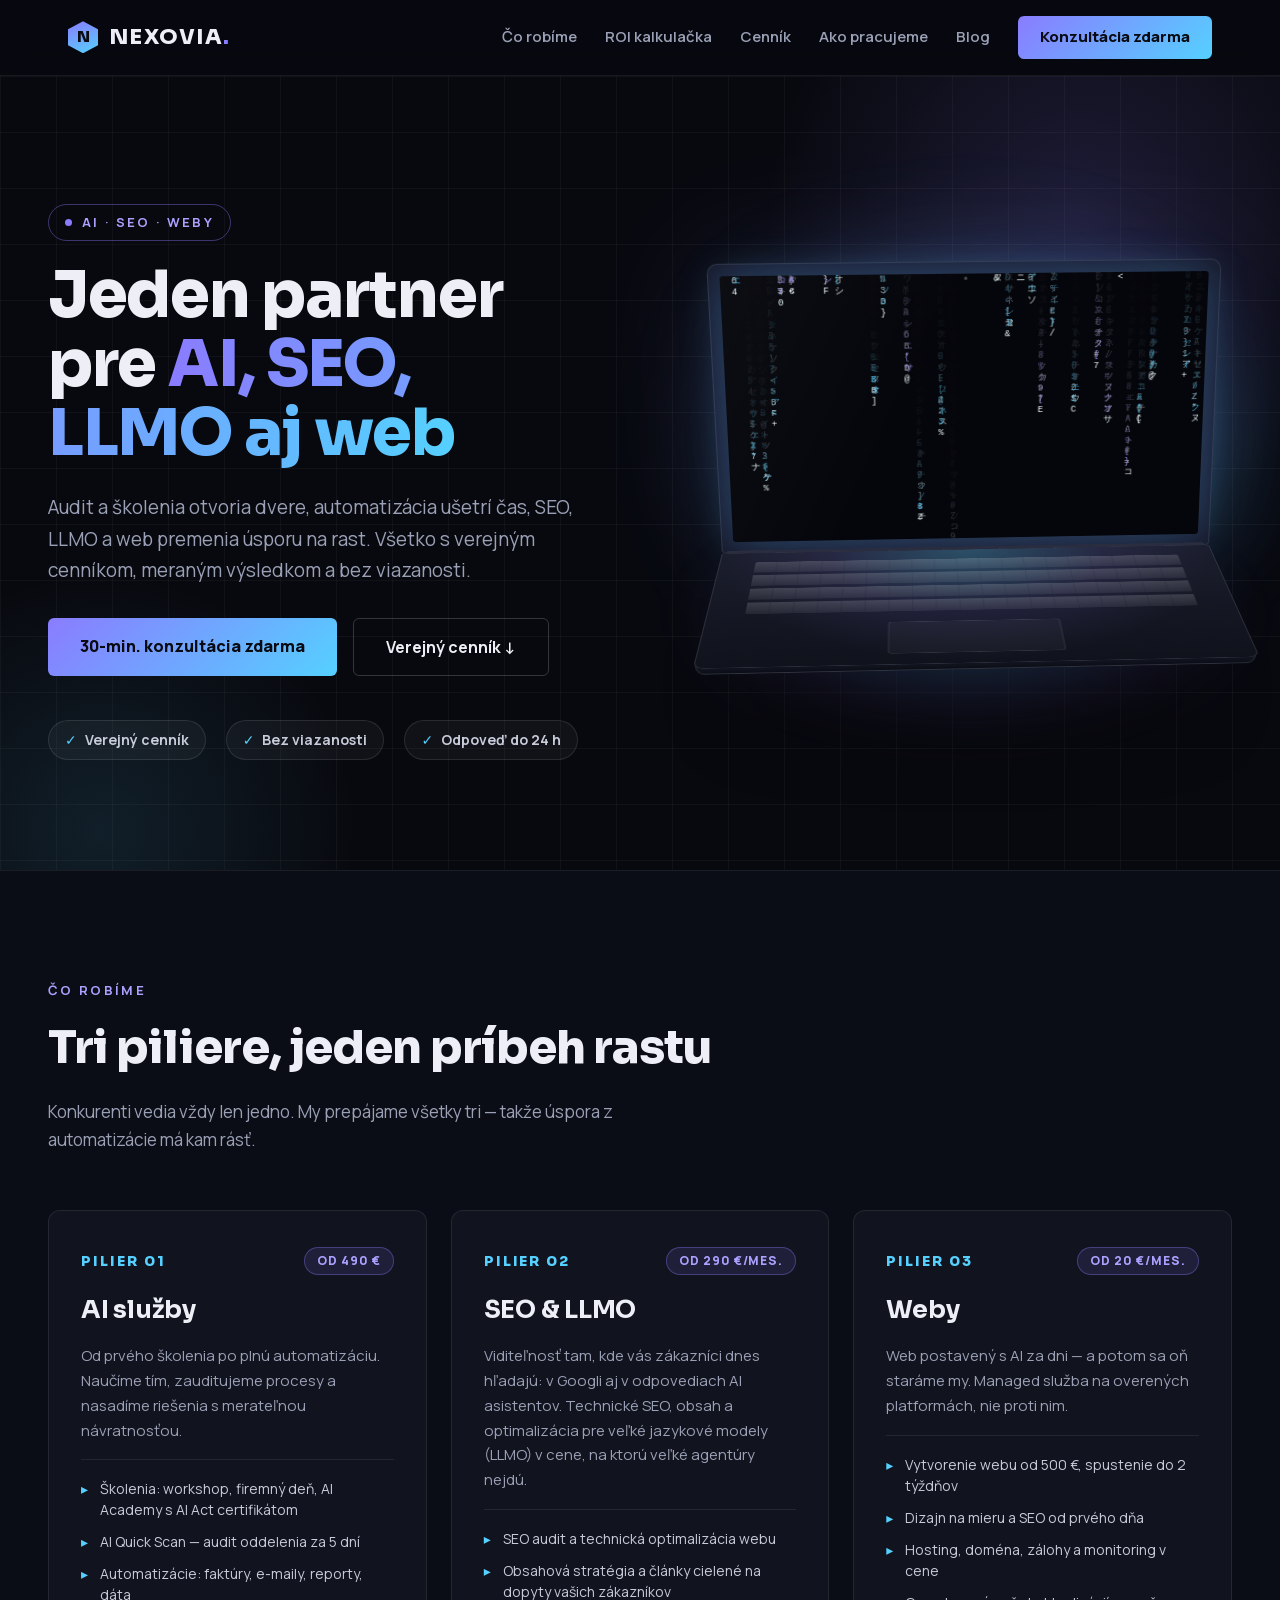
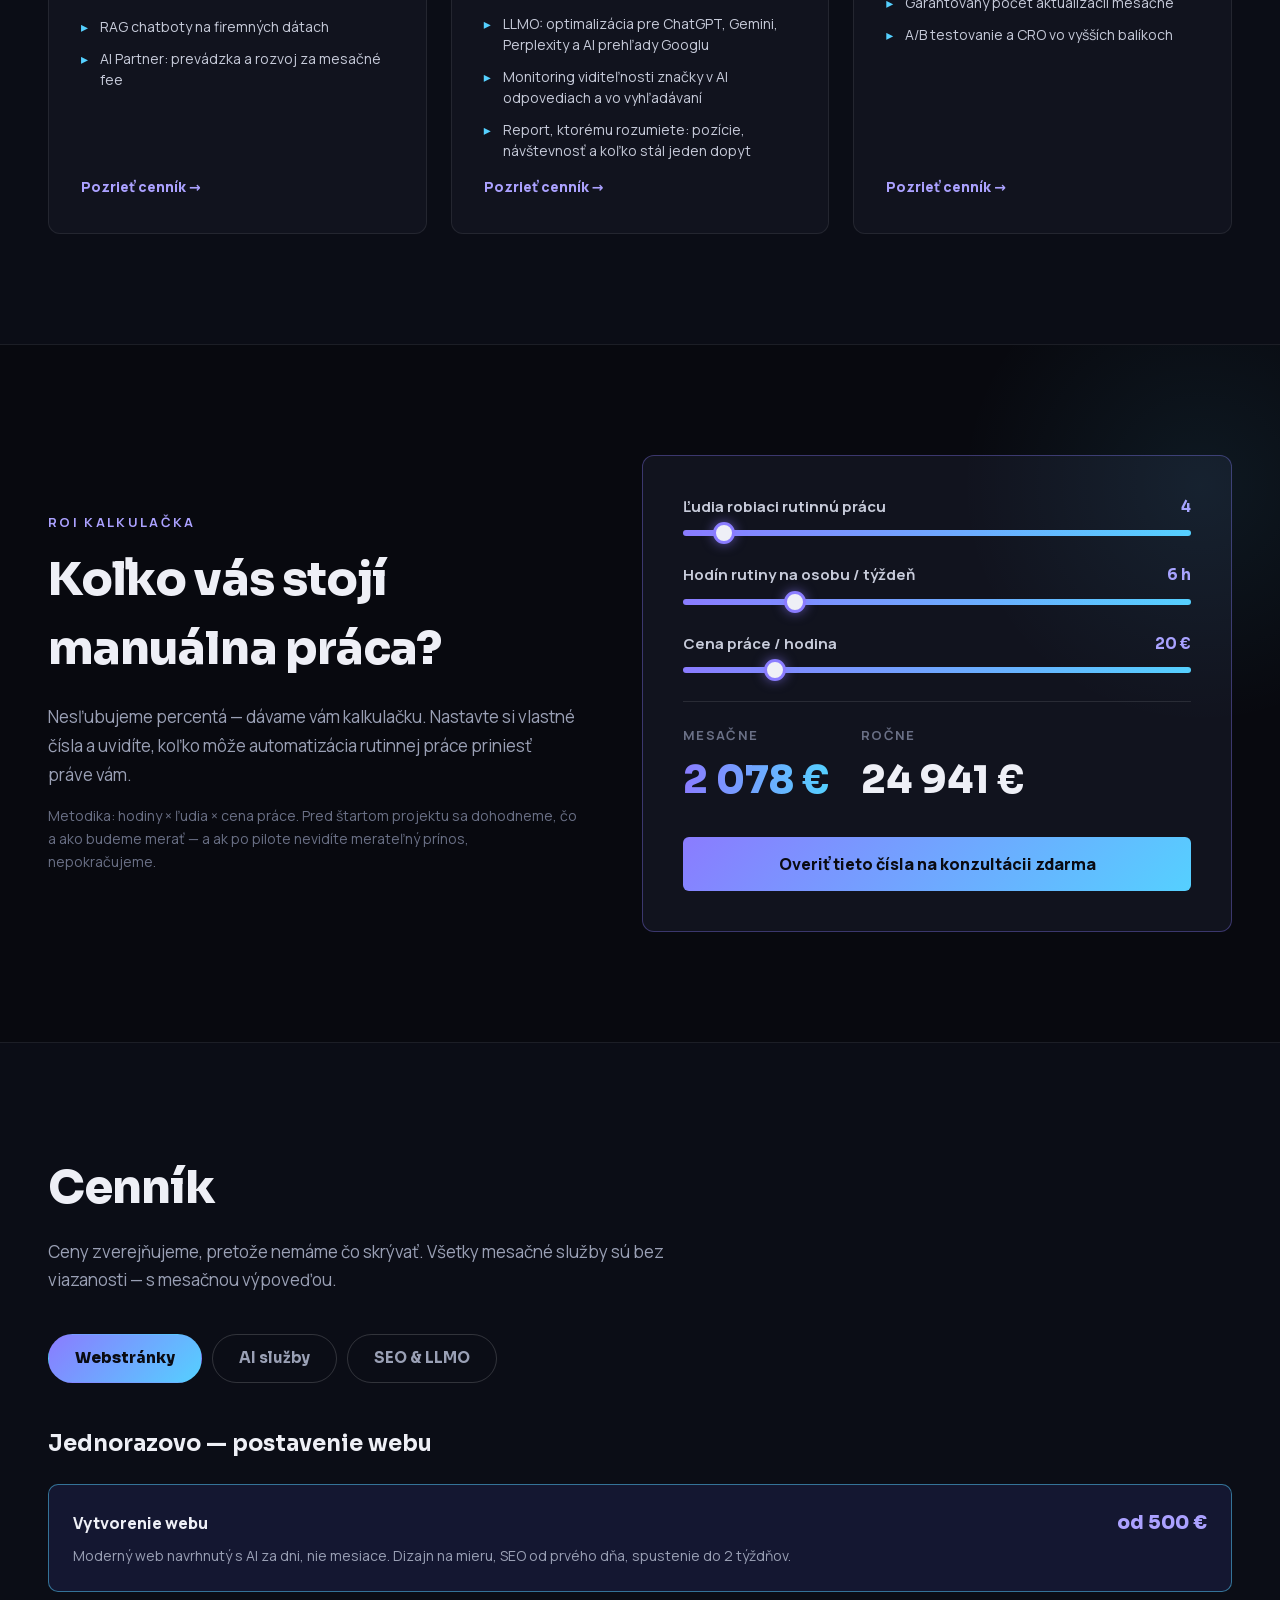
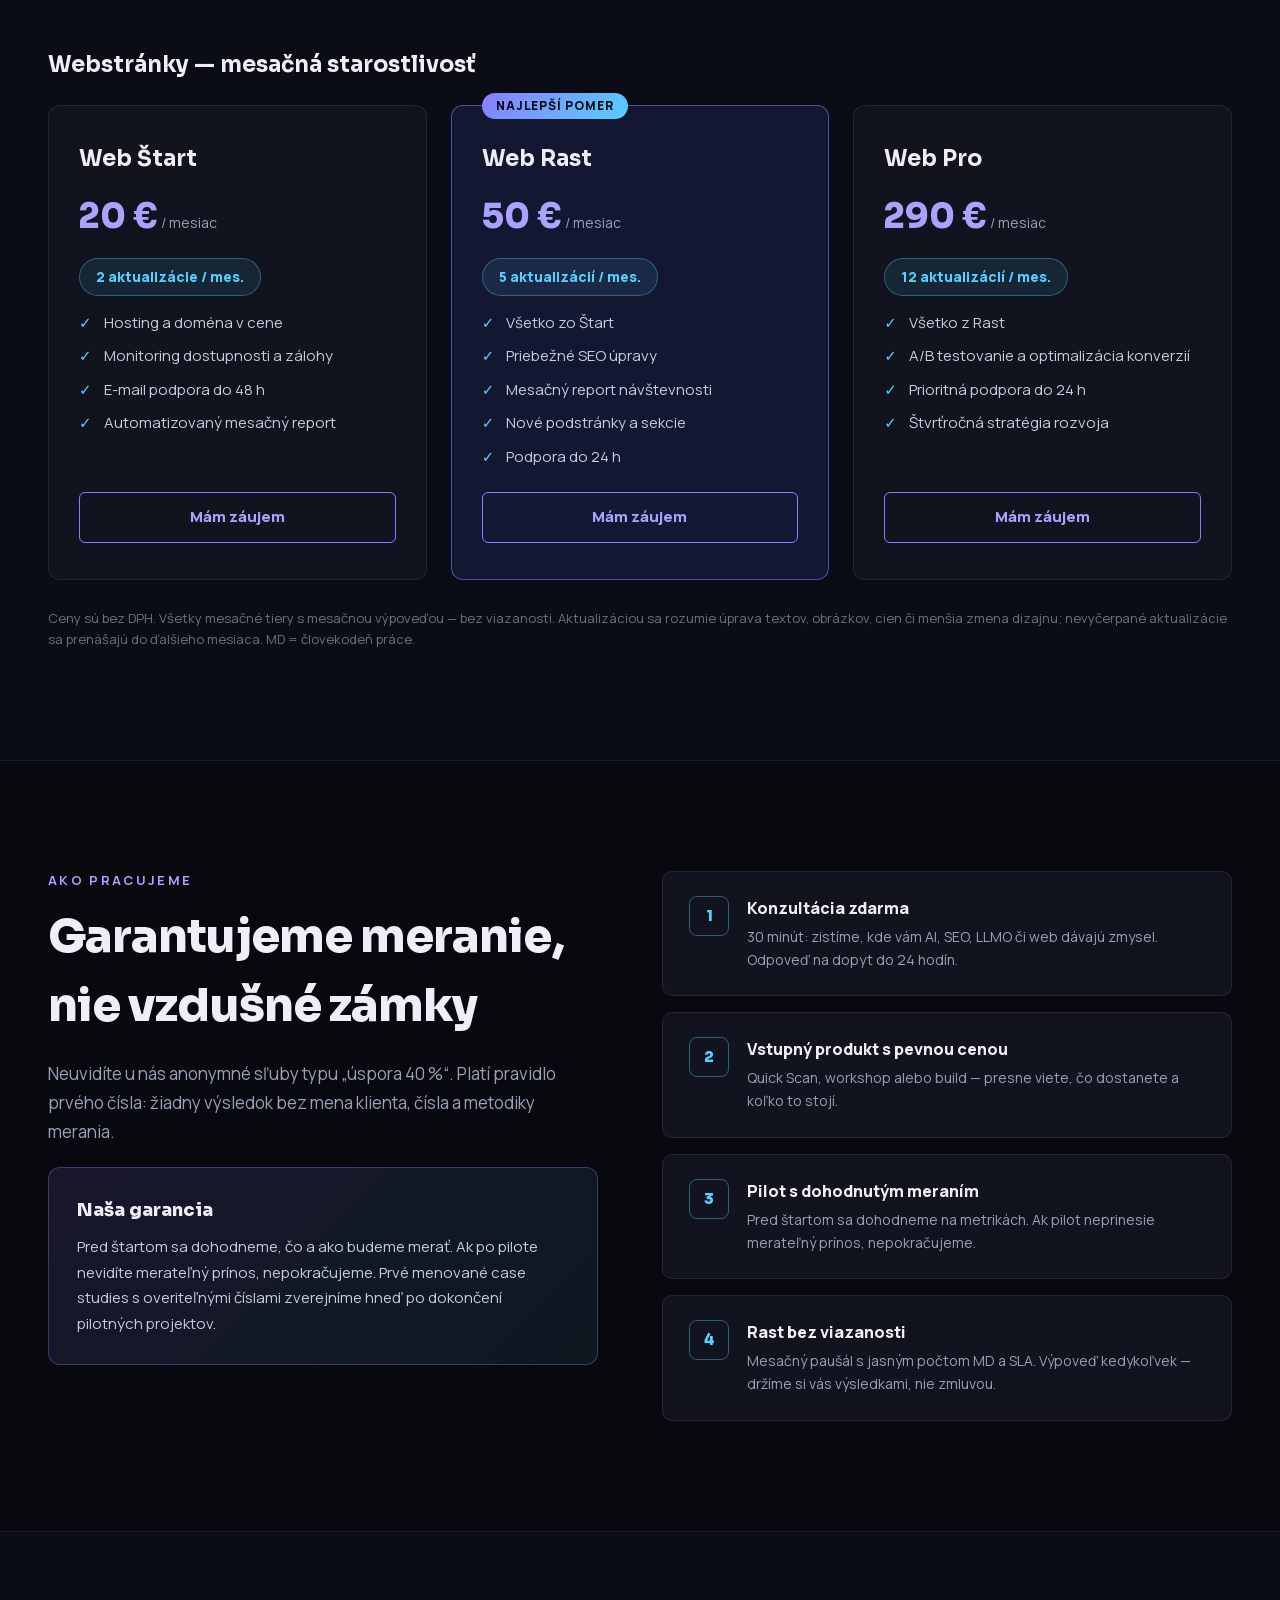
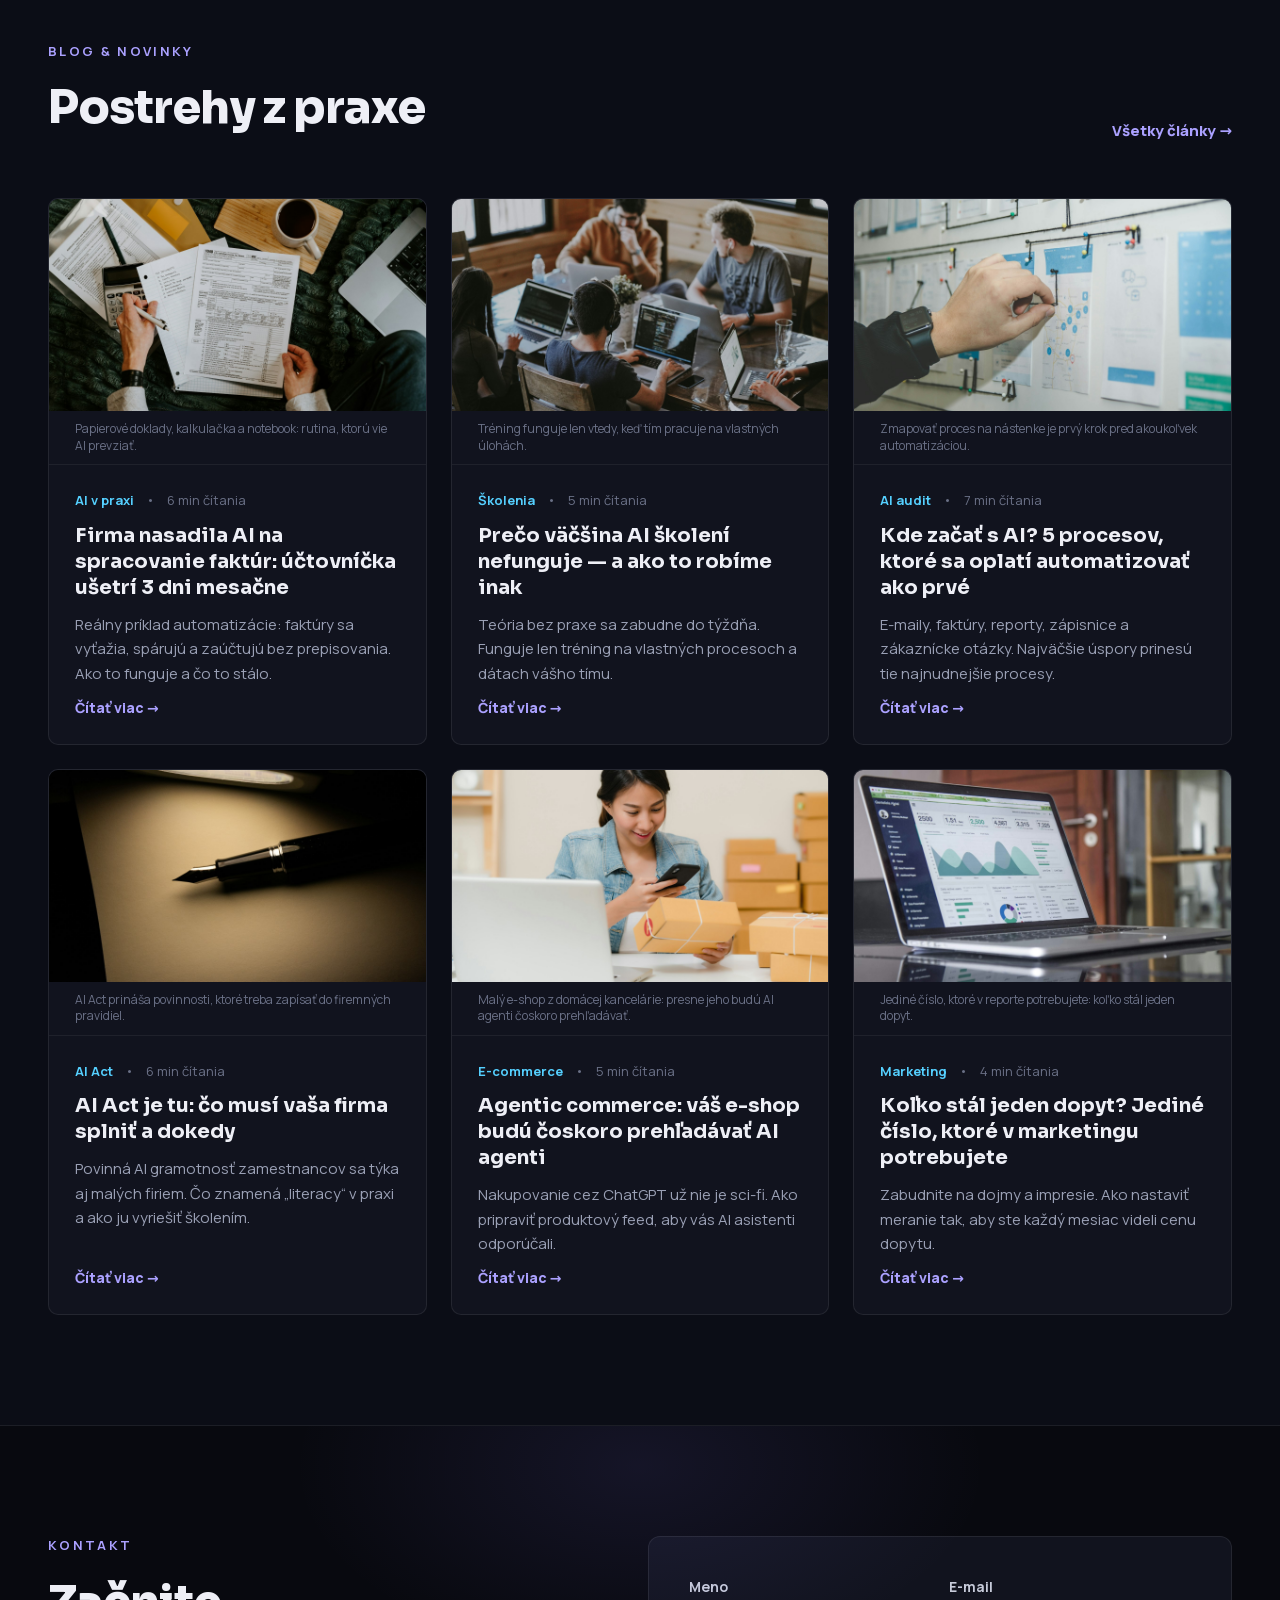
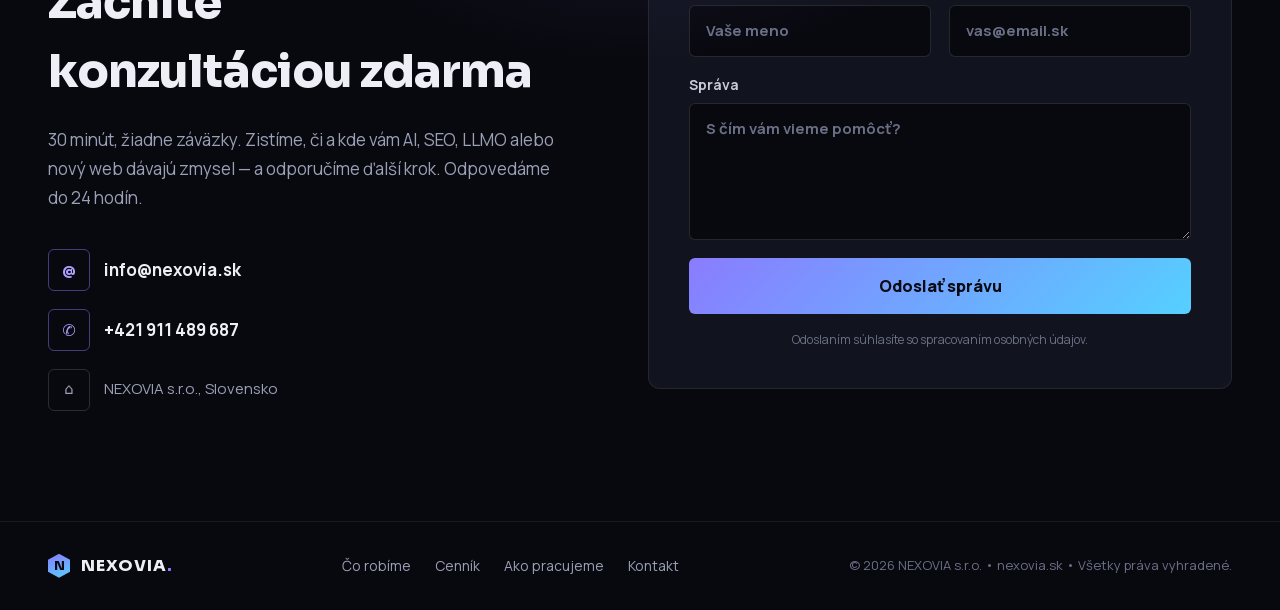
==== commit 75447aa1: "Update preview: pillar links to price tabs, 30-min consultation" ====
--- a/index.html
+++ b/index.html
@@ -1 +1 @@
-<!DOCTYPE html><html lang="sk" class="manrope_d809bf20-module__djgtKq__variable sora_a4627259-module__S0cyNG__variable"><head><meta name="robots" content="noindex, nofollow"><meta charSet="utf-8"/><meta name="viewport" content="width=device-width, initial-scale=1"/><link rel="stylesheet" href="/_next/static/chunks/0p8iv0fxbv01i.css" data-precedence="next"/><link rel="preload" as="script" fetchPriority="low" href="/_next/static/chunks/0jvhpaew_uadu.js"/><script src="/_next/static/chunks/24uyhvvmdi5sa.js" async=""></script><script src="/_next/static/chunks/12_celfi3iros.js" async=""></script><script src="/_next/static/chunks/458li-alk1r9y.js" async=""></script><script src="/_next/static/chunks/turbopack-3ntusadgz2bo5.js" async=""></script><script src="/_next/static/chunks/021ib0sjfd8mh.js" async=""></script><script src="/_next/static/chunks/3sld24b1h5ffs.js" async=""></script><script src="/_next/static/chunks/38k2_7amoczom.js" async=""></script><script src="/_next/static/chunks/1t9hmq6t37wrq.js" async=""></script><meta name="theme-color" content="#08090f"/><title>NEXOVIA — Jeden partner pre AI, SEO, LLMO aj web</title><meta name="description" content="Jediný partner, ktorého malá firma potrebuje na AI, SEO, LLMO a web. Verejný cenník, garancia merania, bez viazanosti. AI školenia od 490 €, audit od 690 €, SEO &amp; LLMO od 290 €/mes."/><meta property="og:title" content="NEXOVIA — Jeden partner pre AI, SEO, LLMO aj web"/><meta property="og:description" content="Jediný partner, ktorého malá firma potrebuje na AI, SEO, LLMO a web. Verejný cenník, garancia merania, bez viazanosti. AI školenia od 490 €, audit od 690 €, SEO &amp; LLMO od 290 €/mes."/><meta property="og:site_name" content="NEXOVIA"/><meta property="og:locale" content="sk_SK"/><meta property="og:type" content="website"/><meta name="twitter:card" content="summary"/><meta name="twitter:title" content="NEXOVIA — Jeden partner pre AI, SEO, LLMO aj web"/><meta name="twitter:description" content="Jediný partner, ktorého malá firma potrebuje na AI, SEO, LLMO a web. Verejný cenník, garancia merania, bez viazanosti. AI školenia od 490 €, audit od 690 €, SEO &amp; LLMO od 290 €/mes."/><link rel="icon" href="/favicon.ico?favicon.2vob68tjqpejf.ico" sizes="256x256" type="image/x-icon"/><meta name="next-size-adjust" content=""/><script src="/_next/static/chunks/0cz1d0mv5g_q7.js" noModule=""></script></head><body class="flex min-h-dvh flex-col"><div hidden=""><!--$--><!--/$--></div><script type="application/ld+json">{"@context":"https://schema.org","@type":"Organization","name":"NEXOVIA","url":"http://localhost:3000"}</script><a href="#obsah" class="bg-gradient-brand sr-only z-[60] rounded-md px-5 py-3 font-bold text-on-accent focus:not-sr-only focus:fixed focus:top-3 focus:left-3">Preskočiť na obsah</a><header class="sticky top-0 z-50 border-b border-white/[0.07] bg-ink/80 backdrop-blur-[14px]"><nav aria-label="Hlavná navigácia" class="mx-auto flex max-w-[1240px] flex-wrap items-center justify-between gap-6 px-[clamp(20px,5vw,48px)] py-4"><a href="/" class="rounded-sm focus-visible:outline-2 focus-visible:outline-cyan"><span class="inline-flex items-center gap-[11px] text-fg"><span aria-hidden="true" class="font-display flex items-center justify-center font-extrabold text-on-accent bg-[linear-gradient(160deg,#8a7cff,#55d0ff)] [clip-path:polygon(50%_0%,100%_25%,100%_75%,50%_100%,0%_75%,0%_25%)] h-8 w-[30px] text-[15px]">N</span><span class="font-display font-extrabold tracking-[0.06em] text-[21px]">NEXOVIA<span class="text-violet">.</span></span></span></a><button type="button" class="flex h-10 w-10 items-center justify-center rounded-md border border-white/[0.12] text-fg lg:hidden" aria-expanded="false" aria-controls="site-menu" aria-label="Otvoriť menu"><span aria-hidden="true" class="flex flex-col gap-[5px]"><span class="block h-0.5 w-5 bg-current transition"></span><span class="block h-0.5 w-5 bg-current transition"></span><span class="block h-0.5 w-5 bg-current transition"></span></span></button><div id="site-menu" class="w-full basis-full flex-col gap-4 lg:flex lg:w-auto lg:basis-auto lg:flex-row lg:items-center lg:gap-[clamp(14px,2.5vw,28px)] hidden"><a href="/#piliere" class="text-[15px] font-semibold text-muted transition hover:text-fg">Čo robíme</a><a href="/#kalkulacka" class="text-[15px] font-semibold text-muted transition hover:text-fg">ROI kalkulačka</a><a href="/#cennik" class="text-[15px] font-semibold text-muted transition hover:text-fg">Cenník</a><a href="/#proces" class="text-[15px] font-semibold text-muted transition hover:text-fg">Ako pracujeme</a><a href="/blog" class="text-[15px] font-semibold text-muted transition hover:text-fg">Blog</a><a href="/#kontakt" class="bg-gradient-brand inline-block self-start rounded-md px-[22px] py-2.5 text-[15px] font-extrabold text-on-accent transition hover:opacity-85">Konzultácia zdarma</a></div></nav></header><main id="obsah" class="flex-1 overflow-x-clip"><section id="top" class="bg-grid relative overflow-hidden px-[clamp(20px,5vw,48px)] pt-[clamp(64px,10vw,130px)] pb-[clamp(64px,9vw,110px)]"><div aria-hidden="true" class="pointer-events-none absolute -top-[200px] -right-[140px] h-[680px] w-[680px] rounded-full bg-[radial-gradient(circle,rgba(138,124,255,0.16),transparent_65%)]"></div><div aria-hidden="true" class="pointer-events-none absolute -bottom-[240px] -left-[180px] h-[560px] w-[560px] rounded-full bg-[radial-gradient(circle,rgba(85,208,255,0.11),transparent_65%)]"></div><div class="relative mx-auto flex w-full max-w-[1240px] flex-wrap items-center gap-[clamp(32px,5vw,72px)]"><div class="animate-rise relative z-10 min-w-[300px] flex-[1_1_480px]"><p class="mb-5 inline-flex items-center gap-2.5 rounded-full border border-violet/40 px-4 py-2 text-[13px] font-bold tracking-[0.18em] text-violet-light uppercase"><span aria-hidden="true" class="animate-pulse-dot h-[7px] w-[7px] rounded-full bg-violet"></span>AI · SEO · Weby</p><h1 class="font-display mb-6 text-[clamp(38px,5.2vw,64px)] leading-[1.08] font-extrabold tracking-[-0.02em] text-balance">Jeden partner pre <span class="text-gradient">AI, SEO, LLMO aj web</span></h1><p class="mb-8 max-w-[560px] text-[clamp(16px,1.6vw,19px)] leading-[1.65] text-muted text-pretty">Audit a školenia otvoria dvere, automatizácia ušetrí čas, SEO, LLMO a web premenia úsporu na rast. Všetko s verejným cenníkom, meraným výsledkom a bez viazanosti.</p><div class="mb-11 flex flex-wrap gap-4"><a href="#kontakt" class="inline-block rounded-md px-8 py-4 text-center text-base transition focus-visible:ring-2 focus-visible:ring-offset-2 focus-visible:ring-offset-ink focus-visible:outline-none bg-gradient-brand font-extrabold text-on-accent hover:opacity-85 focus-visible:ring-cyan">60-min. konzultácia zdarma</a><a href="#cennik" class="inline-block rounded-md px-8 py-4 text-center text-base transition focus-visible:ring-2 focus-visible:ring-offset-2 focus-visible:ring-offset-ink focus-visible:outline-none border border-white/[0.18] font-bold text-fg hover:border-violet hover:text-violet-light focus-visible:ring-violet">Verejný cenník ↓</a></div><ul class="flex flex-wrap gap-[clamp(12px,2vw,20px)]"><li class="inline-flex items-center gap-2 rounded-full border border-white/10 bg-white/[0.04] px-4 py-[9px] text-sm font-bold text-fg-2"><span aria-hidden="true" class="text-cyan">✓</span>Verejný cenník</li><li class="inline-flex items-center gap-2 rounded-full border border-white/10 bg-white/[0.04] px-4 py-[9px] text-sm font-bold text-fg-2"><span aria-hidden="true" class="text-cyan">✓</span>Bez viazanosti</li><li class="inline-flex items-center gap-2 rounded-full border border-white/10 bg-white/[0.04] px-4 py-[9px] text-sm font-bold text-fg-2"><span aria-hidden="true" class="text-cyan">✓</span>Odpoveď do 24 h</li></ul></div><div class="flex min-w-[280px] flex-[1_1_420px] justify-center"><div role="img" aria-label="Notebook, ktorý sa otvorí, prebehne ním kód a na obrazovke sa objaví robot, ktorý v bubline povie: Automatizácie, SEO, Weby. Kliknutím sa animácia spustí znova." class="nx-laptop-stage relative w-full max-w-[640px] cursor-pointer select-none [perspective:1500px]" style="aspect-ratio:1 / 0.86"><div aria-hidden="true" class="nx-backlight absolute top-[6%] left-1/2 h-[80%] w-[96%] -translate-x-1/2 rounded-[50%] bg-[radial-gradient(ellipse_at_50%_45%,rgba(138,124,255,0.55),rgba(85,208,255,0.28)_42%,transparent_70%)] blur-3xl transition-opacity duration-1000 opacity-55"></div><div aria-hidden="true" class="nx-backlight-2 absolute top-[16%] right-[-4%] h-[50%] w-[48%] rounded-[50%] bg-[radial-gradient(circle,rgba(85,208,255,0.45),transparent_65%)] blur-3xl transition-opacity duration-1000 opacity-40"></div><div aria-hidden="true" class="absolute -bottom-[2%] left-1/2 h-[14%] w-[86%] -translate-x-1/2 rounded-[50%] bg-black/70 blur-2xl transition-opacity duration-1000 opacity-70"></div><div aria-hidden="true" class="absolute -bottom-[6%] left-1/2 h-[46%] w-[110%] -translate-x-1/2 rounded-[50%] bg-[radial-gradient(ellipse_at_50%_40%,rgba(85,208,255,0.22),rgba(138,124,255,0.1)_45%,transparent_70%)] blur-xl transition-opacity duration-1000 opacity-0"></div><div class="nx-laptop absolute inset-x-[3%] top-[2%] bottom-[6%] [transform-style:preserve-3d]" style="transform:rotateX(calc(-24deg + var(--rx, 0deg))) rotateY(var(--ry, 0deg))"><div class="absolute inset-x-0 top-[70%] origin-top [transform-style:preserve-3d]" style="height:56%;transform:rotateX(90deg)"><div class="nx-deck absolute inset-0 rounded-[10px] rounded-t-[4px] border border-white/10 bg-[linear-gradient(180deg,#1b1e2d,#10121c)]"><div class="absolute inset-0 rounded-[10px] bg-[radial-gradient(ellipse_at_50%_0%,rgba(85,208,255,0.28),rgba(138,124,255,0.1)_40%,transparent_70%)] transition-opacity duration-700 opacity-0"></div><div class="nx-keys absolute inset-x-[7%] top-[9%] h-[48%] rounded-[3px]"></div><div class="absolute bottom-[8%] left-1/2 h-[26%] w-[32%] -translate-x-1/2 rounded-[4px] border border-white/10 bg-white/[0.03]"></div></div><div class="absolute inset-x-0 bottom-0 h-[14px] origin-top rounded-b-[8px] border-x border-b border-white/10 bg-[linear-gradient(180deg,#1a1d2b,#0c0e17)]" style="transform:rotateX(-90deg)"></div></div><div class="absolute inset-x-[1%] top-[70%] h-[6px] -translate-y-1/2 rounded-full bg-[#2a2d3f]" style="transform:translateZ(0px)"></div><div class="nx-lid absolute inset-x-0 top-0 origin-bottom [transform-style:preserve-3d] transition-transform [transition-duration:1500ms] [transition-timing-function:cubic-bezier(.2,.75,.25,1)]" style="height:70%;transform:rotateX(-88deg)"><div class="absolute inset-0 rounded-[10px] rounded-b-[4px] border border-white/10 bg-[#141726] p-[2.2%] [backface-visibility:hidden]"><div class="relative h-full w-full overflow-hidden rounded-[4px] bg-[#05060b] transition-shadow duration-700" style="container-type:inline-size"><div class="absolute top-[1.2%] left-1/2 z-10 h-[3px] w-[3px] -translate-x-1/2 rounded-full bg-white/30"></div><div class="absolute inset-0 transition-opacity duration-500 opacity-0"><canvas class="h-full w-full"></canvas></div><div class="absolute inset-0 transition-[opacity,transform] duration-700 [transition-timing-function:cubic-bezier(.2,.75,.25,1)] scale-[1.04] opacity-0"><div class="relative flex h-full w-full flex-col items-center justify-center overflow-hidden bg-[#070812] select-none"><div class="bg-grid absolute inset-0 opacity-60"></div><div class="absolute inset-0 bg-[radial-gradient(ellipse_at_50%_60%,rgba(138,124,255,0.35),rgba(85,208,255,0.12)_45%,transparent_72%)]"></div><svg viewBox="-30 0 500 250" class="nx-robot relative mb-[7%] h-[80%] w-auto max-w-full" aria-hidden="true"><defs><linearGradient id="nxBody" x1="0" y1="0" x2="0" y2="1"><stop offset="0" stop-color="#2a2f4a"></stop><stop offset="1" stop-color="#151829"></stop></linearGradient><linearGradient id="nxEdge" x1="0" y1="0" x2="1" y2="1"><stop offset="0" stop-color="#8a7cff"></stop><stop offset="1" stop-color="#55d0ff"></stop></linearGradient><radialGradient id="nxCore" cx="50%" cy="50%" r="50%"><stop offset="0" stop-color="#ffffff" stop-opacity="0.95"></stop><stop offset="0.45" stop-color="#55d0ff" stop-opacity="0.55"></stop><stop offset="1" stop-color="#8a7cff" stop-opacity="0"></stop></radialGradient><filter id="nxGlow" x="-40%" y="-40%" width="180%" height="180%"><feGaussianBlur stdDeviation="3" result="b"></feGaussianBlur><feMerge><feMergeNode in="b"></feMergeNode><feMergeNode in="SourceGraphic"></feMergeNode></feMerge></filter></defs><ellipse cx="200" cy="238" rx="78" ry="7" fill="#000" opacity="0.45"></ellipse><g class="nx-robot-body"><line x1="200" y1="30" x2="200" y2="46" stroke="#8a7cff" stroke-width="4" stroke-linecap="round"></line><circle class="nx-robot-antenna" cx="200" cy="26" r="6" fill="#55d0ff" filter="url(#nxGlow)"></circle><rect x="140" y="46" width="120" height="86" rx="22" fill="url(#nxBody)" stroke="url(#nxEdge)" stroke-width="3"></rect><rect x="128" y="76" width="12" height="28" rx="5" fill="#2a2f4a" stroke="#8a7cff" stroke-width="2"></rect><rect x="260" y="76" width="12" height="28" rx="5" fill="#2a2f4a" stroke="#8a7cff" stroke-width="2"></rect><rect x="154" y="64" width="92" height="46" rx="16" fill="#0a0c18" stroke="#55d0ff" stroke-opacity="0.35" stroke-width="2"></rect><g class="nx-robot-eyes" filter="url(#nxGlow)"><ellipse cx="180" cy="87" rx="10" ry="12" fill="#55d0ff"></ellipse><ellipse cx="220" cy="87" rx="10" ry="12" fill="#55d0ff"></ellipse><circle cx="183" cy="83" r="3.5" fill="#ffffff"></circle><circle cx="223" cy="83" r="3.5" fill="#ffffff"></circle></g><rect class="nx-robot-mouth" x="186" y="116" width="28" height="6" rx="3" fill="#55d0ff" opacity="0.8"></rect><rect x="188" y="132" width="24" height="12" fill="#1d2136" stroke="#8a7cff" stroke-width="2"></rect><rect x="128" y="142" width="144" height="86" rx="24" fill="url(#nxBody)" stroke="url(#nxEdge)" stroke-width="3"></rect><rect x="98" y="150" width="30" height="20" rx="8" fill="#2a2f4a" stroke="#8a7cff" stroke-width="2"></rect><rect x="272" y="150" width="30" height="20" rx="8" fill="#2a2f4a" stroke="#8a7cff" stroke-width="2"></rect><rect class="nx-robot-arm-l" x="100" y="168" width="24" height="52" rx="12" fill="#1d2136" stroke="#55d0ff" stroke-opacity="0.6" stroke-width="2"></rect><rect class="nx-robot-arm-r" x="276" y="168" width="24" height="52" rx="12" fill="#1d2136" stroke="#55d0ff" stroke-opacity="0.6" stroke-width="2"></rect><circle class="nx-robot-core-glow" cx="200" cy="185" r="34" fill="url(#nxCore)"></circle><circle cx="200" cy="185" r="22" fill="#0a0c18" stroke="url(#nxEdge)" stroke-width="3"></circle><circle cx="200" cy="185" r="9" fill="#55d0ff" filter="url(#nxGlow)"></circle><circle cx="150" cy="212" r="3" fill="#55d0ff" opacity="0.8"></circle><circle cx="162" cy="212" r="3" fill="#8a7cff" opacity="0.8"></circle><circle cx="174" cy="212" r="3" fill="#ffffff" opacity="0.5"></circle></g><g class="nx-robot-bubble"><path d="M302 18 H442 Q458 18 458 34 V88 Q458 104 442 104 H318 L222 121 L296 92 Q286 86 286 72 V34 Q286 18 302 18 Z" fill="#0f1224" stroke="url(#nxEdge)" stroke-width="2.5" stroke-linejoin="round"></path><text class="nx-robot-word" x="302" y="46" font-size="17" font-weight="800" fill="#eeeff6" style="font-family:var(--font-sora), sans-serif;transition-delay:1.1s">Automatizácie,</text><text class="nx-robot-word" x="302" y="68" font-size="17" font-weight="800" fill="#55d0ff" style="font-family:var(--font-sora), sans-serif;transition-delay:1.6s">SEO,</text><text class="nx-robot-word" x="302" y="90" font-size="17" font-weight="800" fill="#aba1ff" style="font-family:var(--font-sora), sans-serif;transition-delay:2.1s">Weby</text></g></svg><span class="absolute bottom-[4%] left-0 w-full text-center text-[1.9cqw] font-bold tracking-[0.18em] text-cyan/70 uppercase">Nexovia AI · pripravený</span></div></div><div class="pointer-events-none absolute inset-0 bg-[linear-gradient(115deg,rgba(255,255,255,0.08),transparent_40%)] transition-opacity duration-700 opacity-100"></div></div></div><div class="absolute inset-0 flex items-center justify-center rounded-[10px] rounded-b-[4px] border border-white/10 bg-[linear-gradient(160deg,#20233a,#0e1019)] [backface-visibility:hidden]" style="transform:rotateY(180deg) translateZ(1px)"><span aria-hidden="true" class="font-display flex h-[18%] w-[11%] items-center justify-center bg-[linear-gradient(160deg,#8a7cff,#55d0ff)] text-[clamp(14px,3.4vw,26px)] font-extrabold text-on-accent [clip-path:polygon(50%_0%,100%_25%,100%_75%,50%_100%,0%_75%,0%_25%)] opacity-80">N</span></div></div></div><span class="absolute right-0 bottom-0 text-xs font-bold tracking-[0.12em] text-dim uppercase transition-opacity duration-700 opacity-0">↻ <!-- -->Prehrať znova</span></div></div></div></section><section id="piliere" class="relative scroll-mt-20 border-y border-white/[0.07] bg-ink-2 px-[clamp(20px,5vw,48px)] py-[clamp(64px,9vw,110px)]"><div class="mx-auto w-full max-w-[1240px]"><p class="mb-3 text-[13px] font-bold tracking-[0.18em] text-violet-light uppercase">Čo robíme</p><h2 class="font-display text-[clamp(30px,3.6vw,46px)] font-extrabold tracking-[-0.02em] text-balance mb-4 max-w-[720px]">Tri piliere, jeden príbeh rastu</h2><p class="text-[17px] leading-[1.65] text-muted mb-14 max-w-[660px]">Konkurenti vedia vždy len jedno. My prepájame všetky tri — takže úspora z automatizácie má kam rásť.</p><div class="grid grid-cols-[repeat(auto-fit,minmax(300px,1fr))] gap-6"><article class="flex flex-col gap-4 rounded-xl border border-white/[0.08] bg-card px-8 py-9 transition duration-300 hover:-translate-y-1.5 hover:border-violet/60 hover:shadow-[0_24px_60px_rgba(138,124,255,0.15)]"><div class="flex items-center justify-between gap-3"><span class="font-display text-sm font-extrabold tracking-[0.14em] text-cyan">PILIER 01</span><span class="rounded-full border border-violet/35 bg-violet/[0.12] px-3 py-[5px] text-xs font-extrabold tracking-[0.08em] text-violet-light uppercase">od 490 €</span></div><h3 class="font-display text-[25px] font-bold tracking-[-0.01em]">AI služby</h3><p class="text-[15px] leading-[1.65] text-muted">Od prvého školenia po plnú automatizáciu. Naučíme tím, zauditujeme procesy a nasadíme riešenia s merateľnou návratnosťou.</p><ul class="flex flex-1 flex-col gap-[11px] border-t border-white/[0.08] pt-[18px]"><li class="flex items-baseline gap-3 text-sm leading-normal text-fg-2"><span aria-hidden="true" class="shrink-0 font-extrabold text-cyan">▸</span><span>Školenia: workshop, firemný deň, AI Academy s AI Act certifikátom</span></li><li class="flex items-baseline gap-3 text-sm leading-normal text-fg-2"><span aria-hidden="true" class="shrink-0 font-extrabold text-cyan">▸</span><span>AI Quick Scan — audit oddelenia za 5 dní</span></li><li class="flex items-baseline gap-3 text-sm leading-normal text-fg-2"><span aria-hidden="true" class="shrink-0 font-extrabold text-cyan">▸</span><span>Automatizácie: faktúry, e-maily, reporty, dáta</span></li><li class="flex items-baseline gap-3 text-sm leading-normal text-fg-2"><span aria-hidden="true" class="shrink-0 font-extrabold text-cyan">▸</span><span>RAG chatboty na firemných dátach</span></li><li class="flex items-baseline gap-3 text-sm leading-normal text-fg-2"><span aria-hidden="true" class="shrink-0 font-extrabold text-cyan">▸</span><span>AI Partner: prevádzka a rozvoj za mesačné fee</span></li></ul><a href="#cennik" class="text-sm font-extrabold text-violet-light hover:text-violet">Pozrieť cenník →</a></article><article class="flex flex-col gap-4 rounded-xl border border-white/[0.08] bg-card px-8 py-9 transition duration-300 hover:-translate-y-1.5 hover:border-violet/60 hover:shadow-[0_24px_60px_rgba(138,124,255,0.15)]"><div class="flex items-center justify-between gap-3"><span class="font-display text-sm font-extrabold tracking-[0.14em] text-cyan">PILIER 02</span><span class="rounded-full border border-violet/35 bg-violet/[0.12] px-3 py-[5px] text-xs font-extrabold tracking-[0.08em] text-violet-light uppercase">od 290 €/mes.</span></div><h3 class="font-display text-[25px] font-bold tracking-[-0.01em]">SEO &amp; LLMO</h3><p class="text-[15px] leading-[1.65] text-muted">Viditeľnosť tam, kde vás zákazníci dnes hľadajú: v Googli aj v odpovediach AI asistentov. Technické SEO, obsah a optimalizácia pre veľké jazykové modely (LLMO) v cene, na ktorú veľké agentúry nejdú.</p><ul class="flex flex-1 flex-col gap-[11px] border-t border-white/[0.08] pt-[18px]"><li class="flex items-baseline gap-3 text-sm leading-normal text-fg-2"><span aria-hidden="true" class="shrink-0 font-extrabold text-cyan">▸</span><span>SEO audit a technická optimalizácia webu</span></li><li class="flex items-baseline gap-3 text-sm leading-normal text-fg-2"><span aria-hidden="true" class="shrink-0 font-extrabold text-cyan">▸</span><span>Obsahová stratégia a články cielené na dopyty vašich zákazníkov</span></li><li class="flex items-baseline gap-3 text-sm leading-normal text-fg-2"><span aria-hidden="true" class="shrink-0 font-extrabold text-cyan">▸</span><span>LLMO: optimalizácia pre ChatGPT, Gemini, Perplexity a AI prehľady Googlu</span></li><li class="flex items-baseline gap-3 text-sm leading-normal text-fg-2"><span aria-hidden="true" class="shrink-0 font-extrabold text-cyan">▸</span><span>Monitoring viditeľnosti značky v AI odpovediach a vo vyhľadávaní</span></li><li class="flex items-baseline gap-3 text-sm leading-normal text-fg-2"><span aria-hidden="true" class="shrink-0 font-extrabold text-cyan">▸</span><span>Report, ktorému rozumiete: pozície, návštevnosť a koľko stál jeden dopyt</span></li></ul><a href="#cennik" class="text-sm font-extrabold text-violet-light hover:text-violet">Pozrieť cenník →</a></article><article class="flex flex-col gap-4 rounded-xl border border-white/[0.08] bg-card px-8 py-9 transition duration-300 hover:-translate-y-1.5 hover:border-violet/60 hover:shadow-[0_24px_60px_rgba(138,124,255,0.15)]"><div class="flex items-center justify-between gap-3"><span class="font-display text-sm font-extrabold tracking-[0.14em] text-cyan">PILIER 03</span><span class="rounded-full border border-violet/35 bg-violet/[0.12] px-3 py-[5px] text-xs font-extrabold tracking-[0.08em] text-violet-light uppercase">od 20 €/mes.</span></div><h3 class="font-display text-[25px] font-bold tracking-[-0.01em]">Weby</h3><p class="text-[15px] leading-[1.65] text-muted">Web postavený s AI za dni — a potom sa oň staráme my. Managed služba na overených platformách, nie proti nim.</p><ul class="flex flex-1 flex-col gap-[11px] border-t border-white/[0.08] pt-[18px]"><li class="flex items-baseline gap-3 text-sm leading-normal text-fg-2"><span aria-hidden="true" class="shrink-0 font-extrabold text-cyan">▸</span><span>Vytvorenie webu od 500 €, spustenie do 2 týždňov</span></li><li class="flex items-baseline gap-3 text-sm leading-normal text-fg-2"><span aria-hidden="true" class="shrink-0 font-extrabold text-cyan">▸</span><span>Dizajn na mieru a SEO od prvého dňa</span></li><li class="flex items-baseline gap-3 text-sm leading-normal text-fg-2"><span aria-hidden="true" class="shrink-0 font-extrabold text-cyan">▸</span><span>Hosting, doména, zálohy a monitoring v cene</span></li><li class="flex items-baseline gap-3 text-sm leading-normal text-fg-2"><span aria-hidden="true" class="shrink-0 font-extrabold text-cyan">▸</span><span>Garantovaný počet aktualizácií mesačne</span></li><li class="flex items-baseline gap-3 text-sm leading-normal text-fg-2"><span aria-hidden="true" class="shrink-0 font-extrabold text-cyan">▸</span><span>AI chatbot a CRO vo vyšších tieroch</span></li></ul><a href="#cennik" class="text-sm font-extrabold text-violet-light hover:text-violet">Pozrieť cenník →</a></article></div></div></section><section id="kalkulacka" class="relative scroll-mt-20 px-[clamp(20px,5vw,48px)] py-[clamp(64px,9vw,110px)] overflow-hidden"><div aria-hidden="true" class="pointer-events-none absolute rounded-full -top-[120px] -right-[180px] h-[520px] w-[520px] bg-[radial-gradient(circle,rgba(85,208,255,0.08),transparent_65%)]"></div><div class="mx-auto w-full max-w-[1240px] flex flex-wrap items-center gap-[clamp(40px,5vw,72px)]"><div class="min-w-[300px] flex-[1_1_400px]"><p class="mb-3 text-[13px] font-bold tracking-[0.18em] text-violet-light uppercase">ROI kalkulačka</p><h2 class="font-display text-[clamp(30px,3.6vw,46px)] font-extrabold tracking-[-0.02em] text-balance mb-5">Koľko vás stojí manuálna práca?</h2><p class="text-[17px] text-muted mb-4 leading-[1.7]">Nesľubujeme percentá — dávame vám kalkulačku. Nastavte si vlastné čísla a uvidíte, koľko môže automatizácia rutinnej práce priniesť práve vám.</p><p class="text-sm leading-relaxed text-dim">Metodika: hodiny × ľudia × cena práce. Pred štartom projektu sa dohodneme, čo a ako budeme merať — a ak po pilote nevidíte merateľný prínos, nepokračujeme.</p></div><div class="min-w-[300px] flex-[1_1_460px]"><div class="flex flex-col gap-7 rounded-xl border border-violet/35 bg-card p-[clamp(28px,4vw,40px)]"><div class="flex flex-col gap-3"><label for="_R_2jav9b_-people" class="flex justify-between text-[15px] font-bold text-fg-2"><span>Ľudia robiaci rutinnú prácu</span><span class="font-display text-violet-light">4</span></label><input id="_R_2jav9b_-people" type="range" min="1" max="50" step="1" class="w-full" value="4"/></div><div class="flex flex-col gap-3"><label for="_R_2jav9b_-hours" class="flex justify-between text-[15px] font-bold text-fg-2"><span>Hodín rutiny na osobu / týždeň</span><span class="font-display text-violet-light">6 h</span></label><input id="_R_2jav9b_-hours" type="range" min="1" max="25" step="1" class="w-full" value="6"/></div><div class="flex flex-col gap-3"><label for="_R_2jav9b_-rate" class="flex justify-between text-[15px] font-bold text-fg-2"><span>Cena práce / hodina</span><span class="font-display text-violet-light">20 €</span></label><input id="_R_2jav9b_-rate" type="range" min="8" max="80" step="1" class="w-full" value="20"/></div><dl class="flex flex-wrap gap-8 border-t border-white/10 pt-6" aria-live="polite"><div><dt class="mb-1.5 text-[13px] font-bold tracking-[0.1em] text-dim uppercase">Mesačne</dt><dd class="font-display text-gradient text-[clamp(28px,3vw,38px)] font-extrabold">2 078 €</dd></div><div><dt class="mb-1.5 text-[13px] font-bold tracking-[0.1em] text-dim uppercase">Ročne</dt><dd class="font-display text-[clamp(28px,3vw,38px)] font-extrabold text-fg">24 941 €</dd></div></dl><a href="#kontakt" class="inline-block rounded-md text-center text-base transition focus-visible:ring-2 focus-visible:ring-offset-2 focus-visible:ring-offset-ink focus-visible:outline-none bg-gradient-brand font-extrabold text-on-accent hover:opacity-85 focus-visible:ring-cyan px-6 py-[15px]">Overiť tieto čísla na konzultácii zdarma</a></div></div></div></section><section id="cennik" class="relative scroll-mt-20 px-[clamp(20px,5vw,48px)] py-[clamp(64px,9vw,110px)] border-y border-white/[0.07] bg-ink-2"><div class="mx-auto w-full max-w-[1240px]"><h2 class="font-display text-[clamp(30px,3.6vw,46px)] font-extrabold tracking-[-0.02em] text-balance mb-4 max-w-[720px]">Cenník</h2><p class="text-[17px] leading-[1.65] text-muted mb-10 max-w-[660px]">Ceny zverejňujeme, pretože nemáme čo skrývať. Všetky mesačné služby sú bez viazanosti — s mesačnou výpoveďou.</p><div><div role="tablist" aria-label="Oblasti cenníka" class="mb-11 flex flex-wrap gap-2.5"><button type="button" role="tab" id="price-tab-web" aria-selected="true" aria-controls="price-panel-web" class="font-display cursor-pointer rounded-full border px-[26px] py-3 text-[15px] transition focus-visible:ring-2 focus-visible:ring-cyan focus-visible:outline-none bg-gradient-brand border-transparent font-extrabold text-on-accent">Webstránky</button><button type="button" role="tab" id="price-tab-ai" aria-selected="false" aria-controls="price-panel-ai" class="font-display cursor-pointer rounded-full border px-[26px] py-3 text-[15px] transition focus-visible:ring-2 focus-visible:ring-cyan focus-visible:outline-none border-white/[0.16] bg-transparent font-bold text-muted hover:border-violet/60 hover:text-fg">AI služby</button><button type="button" role="tab" id="price-tab-mkt" aria-selected="false" aria-controls="price-panel-mkt" class="font-display cursor-pointer rounded-full border px-[26px] py-3 text-[15px] transition focus-visible:ring-2 focus-visible:ring-cyan focus-visible:outline-none border-white/[0.16] bg-transparent font-bold text-muted hover:border-violet/60 hover:text-fg">SEO &amp; LLMO</button></div><div role="tabpanel" id="price-panel-web" aria-labelledby="price-tab-web"><h3 class="font-display mb-6 text-[22px] font-bold text-fg">Jednorazovo — postavenie webu</h3><div class="mb-14 grid grid-cols-[repeat(auto-fit,minmax(250px,1fr))] gap-4"><div class="flex flex-col gap-2 rounded-[10px] border p-6 border-cyan/50 bg-card-hot"><div class="flex items-baseline justify-between gap-3"><span class="text-base font-extrabold text-fg">Vytvorenie webu</span><span class="font-display text-[19px] font-extrabold whitespace-nowrap text-violet-light">od 500 €</span></div><p class="text-sm leading-[1.55] text-muted">Moderný web navrhnutý s AI za dni, nie mesiace. Dizajn na mieru, SEO od prvého dňa, spustenie do 2 týždňov.</p></div></div><h3 class="font-display mb-6 text-[22px] font-bold text-fg">Webstránky — mesačná starostlivosť</h3><div class="grid grid-cols-[repeat(auto-fit,minmax(280px,1fr))] items-stretch gap-6"><div class="relative flex flex-col gap-4 rounded-xl border px-[30px] py-9 border-white/[0.08] bg-card"><h4 class="font-display text-[22px] font-bold">Web Štart</h4><div><span class="font-display text-[34px] font-extrabold text-violet-light">20 €</span><span class="text-sm text-muted"> <!-- -->/ mesiac</span></div><div class="inline-flex items-center gap-2 self-start rounded-full border border-cyan/35 bg-cyan/10 px-4 py-2 text-sm font-extrabold text-cyan">2 aktualizácie / mes.</div><ul class="flex flex-1 flex-col gap-[11px]"><li class="flex items-baseline gap-3 text-[15px] leading-normal text-fg-2"><span aria-hidden="true" class="shrink-0 font-extrabold text-cyan">✓</span><span>Hosting a doména v cene</span></li><li class="flex items-baseline gap-3 text-[15px] leading-normal text-fg-2"><span aria-hidden="true" class="shrink-0 font-extrabold text-cyan">✓</span><span>Monitoring dostupnosti a zálohy</span></li><li class="flex items-baseline gap-3 text-[15px] leading-normal text-fg-2"><span aria-hidden="true" class="shrink-0 font-extrabold text-cyan">✓</span><span>E-mail podpora do 48 h</span></li><li class="flex items-baseline gap-3 text-[15px] leading-normal text-fg-2"><span aria-hidden="true" class="shrink-0 font-extrabold text-cyan">✓</span><span>Automatizovaný mesačný report</span></li></ul><a href="#kontakt" class="inline-block rounded-md text-center transition focus-visible:ring-2 focus-visible:ring-offset-2 focus-visible:ring-offset-ink focus-visible:outline-none border border-violet font-extrabold text-violet-light hover:bg-violet hover:text-on-accent focus-visible:ring-violet mt-2 px-6 py-[13px] text-[15px]">Mám záujem</a></div><div class="relative flex flex-col gap-4 rounded-xl border px-[30px] py-9 border-violet/55 bg-card-hot"><span class="bg-gradient-brand absolute -top-[13px] left-[30px] rounded-full px-3.5 py-[5px] text-xs font-extrabold tracking-[0.08em] text-on-accent uppercase">Najlepší pomer</span><h4 class="font-display text-[22px] font-bold">Web Rast</h4><div><span class="font-display text-[34px] font-extrabold text-violet-light">50 €</span><span class="text-sm text-muted"> <!-- -->/ mesiac</span></div><div class="inline-flex items-center gap-2 self-start rounded-full border border-cyan/35 bg-cyan/10 px-4 py-2 text-sm font-extrabold text-cyan">5 aktualizácií / mes.</div><ul class="flex flex-1 flex-col gap-[11px]"><li class="flex items-baseline gap-3 text-[15px] leading-normal text-fg-2"><span aria-hidden="true" class="shrink-0 font-extrabold text-cyan">✓</span><span>Všetko zo Štart</span></li><li class="flex items-baseline gap-3 text-[15px] leading-normal text-fg-2"><span aria-hidden="true" class="shrink-0 font-extrabold text-cyan">✓</span><span>Priebežné SEO úpravy</span></li><li class="flex items-baseline gap-3 text-[15px] leading-normal text-fg-2"><span aria-hidden="true" class="shrink-0 font-extrabold text-cyan">✓</span><span>Mesačný report návštevnosti</span></li><li class="flex items-baseline gap-3 text-[15px] leading-normal text-fg-2"><span aria-hidden="true" class="shrink-0 font-extrabold text-cyan">✓</span><span>Nové podstránky a sekcie</span></li><li class="flex items-baseline gap-3 text-[15px] leading-normal text-fg-2"><span aria-hidden="true" class="shrink-0 font-extrabold text-cyan">✓</span><span>Podpora do 24 h</span></li></ul><a href="#kontakt" class="inline-block rounded-md text-center transition focus-visible:ring-2 focus-visible:ring-offset-2 focus-visible:ring-offset-ink focus-visible:outline-none border border-violet font-extrabold text-violet-light hover:bg-violet hover:text-on-accent focus-visible:ring-violet mt-2 px-6 py-[13px] text-[15px]">Mám záujem</a></div><div class="relative flex flex-col gap-4 rounded-xl border px-[30px] py-9 border-white/[0.08] bg-card"><h4 class="font-display text-[22px] font-bold">Web Pro</h4><div><span class="font-display text-[34px] font-extrabold text-violet-light">290 €</span><span class="text-sm text-muted"> <!-- -->/ mesiac</span></div><div class="inline-flex items-center gap-2 self-start rounded-full border border-cyan/35 bg-cyan/10 px-4 py-2 text-sm font-extrabold text-cyan">12 aktualizácií / mes.</div><ul class="flex flex-1 flex-col gap-[11px]"><li class="flex items-baseline gap-3 text-[15px] leading-normal text-fg-2"><span aria-hidden="true" class="shrink-0 font-extrabold text-cyan">✓</span><span>Všetko z Rast</span></li><li class="flex items-baseline gap-3 text-[15px] leading-normal text-fg-2"><span aria-hidden="true" class="shrink-0 font-extrabold text-cyan">✓</span><span>AI chatbot v cene</span></li><li class="flex items-baseline gap-3 text-[15px] leading-normal text-fg-2"><span aria-hidden="true" class="shrink-0 font-extrabold text-cyan">✓</span><span>A/B testovanie a optimalizácia konverzií</span></li><li class="flex items-baseline gap-3 text-[15px] leading-normal text-fg-2"><span aria-hidden="true" class="shrink-0 font-extrabold text-cyan">✓</span><span>Prioritná podpora do 24 h</span></li><li class="flex items-baseline gap-3 text-[15px] leading-normal text-fg-2"><span aria-hidden="true" class="shrink-0 font-extrabold text-cyan">✓</span><span>Štvrťročná stratégia rozvoja</span></li></ul><a href="#kontakt" class="inline-block rounded-md text-center transition focus-visible:ring-2 focus-visible:ring-offset-2 focus-visible:ring-offset-ink focus-visible:outline-none border border-violet font-extrabold text-violet-light hover:bg-violet hover:text-on-accent focus-visible:ring-violet mt-2 px-6 py-[13px] text-[15px]">Mám záujem</a></div></div></div><p class="mt-7 text-[13px] leading-relaxed text-dim">Ceny sú bez DPH. Všetky mesačné tiery s mesačnou výpoveďou — bez viazanosti. Aktualizáciou sa rozumie úprava textov, obrázkov, cien či menšia zmena dizajnu; nevyčerpané aktualizácie sa prenášajú do ďalšieho mesiaca. MD = človekodeň práce.</p></div></div></section><section id="proces" class="relative scroll-mt-20 px-[clamp(20px,5vw,48px)] py-[clamp(64px,9vw,110px)]"><div class="mx-auto w-full max-w-[1240px] flex flex-wrap items-start gap-[clamp(40px,5vw,80px)]"><div class="min-w-[300px] flex-[1_1_400px]"><p class="mb-3 text-[13px] font-bold tracking-[0.18em] text-violet-light uppercase">Ako pracujeme</p><h2 class="font-display text-[clamp(30px,3.6vw,46px)] font-extrabold tracking-[-0.02em] text-balance mb-5">Garantujeme meranie, nie vzdušné zámky</h2><p class="text-[17px] text-muted mb-5 leading-[1.7]">Neuvidíte u nás anonymné sľuby typu „úspora 40 %“. Platí pravidlo prvého čísla: žiadny výsledok bez mena klienta, čísla a metodiky merania.</p><div class="rounded-xl border border-violet/35 bg-[linear-gradient(135deg,rgba(138,124,255,0.12),rgba(85,208,255,0.08))] p-7"><div class="font-display mb-2.5 text-lg font-extrabold text-fg">Naša garancia</div><p class="text-[15px] leading-[1.7] text-fg-2">Pred štartom sa dohodneme, čo a ako budeme merať. Ak po pilote nevidíte merateľný prínos, nepokračujeme. Prvé menované case studies s overiteľnými číslami zverejníme hneď po dokončení pilotných projektov.</p></div></div><ol class="flex min-w-[300px] flex-[1_1_420px] flex-col gap-4"><li class="flex items-start gap-[18px] rounded-[10px] border border-white/[0.08] bg-card px-[26px] py-6"><span class="font-display flex h-10 w-10 shrink-0 items-center justify-center rounded-lg border border-cyan/40 text-[15px] font-extrabold text-cyan">1</span><span class="flex flex-col gap-1.5"><span class="text-base font-extrabold text-fg">Konzultácia zdarma</span><span class="text-sm leading-relaxed text-muted">60 minút: zistíme, kde vám AI, SEO, LLMO či web dávajú zmysel. Odpoveď na dopyt do 24 hodín.</span></span></li><li class="flex items-start gap-[18px] rounded-[10px] border border-white/[0.08] bg-card px-[26px] py-6"><span class="font-display flex h-10 w-10 shrink-0 items-center justify-center rounded-lg border border-cyan/40 text-[15px] font-extrabold text-cyan">2</span><span class="flex flex-col gap-1.5"><span class="text-base font-extrabold text-fg">Vstupný produkt s pevnou cenou</span><span class="text-sm leading-relaxed text-muted">Quick Scan, workshop alebo build — presne viete, čo dostanete a koľko to stojí.</span></span></li><li class="flex items-start gap-[18px] rounded-[10px] border border-white/[0.08] bg-card px-[26px] py-6"><span class="font-display flex h-10 w-10 shrink-0 items-center justify-center rounded-lg border border-cyan/40 text-[15px] font-extrabold text-cyan">3</span><span class="flex flex-col gap-1.5"><span class="text-base font-extrabold text-fg">Pilot s dohodnutým meraním</span><span class="text-sm leading-relaxed text-muted">Pred štartom sa dohodneme na metrikách. Ak pilot neprinesie merateľný prínos, nepokračujeme.</span></span></li><li class="flex items-start gap-[18px] rounded-[10px] border border-white/[0.08] bg-card px-[26px] py-6"><span class="font-display flex h-10 w-10 shrink-0 items-center justify-center rounded-lg border border-cyan/40 text-[15px] font-extrabold text-cyan">4</span><span class="flex flex-col gap-1.5"><span class="text-base font-extrabold text-fg">Rast bez viazanosti</span><span class="text-sm leading-relaxed text-muted">Mesačný paušál s jasným počtom MD a SLA. Výpoveď kedykoľvek — držíme si vás výsledkami, nie zmluvou.</span></span></li></ol></div></section><section id="blog" class="relative scroll-mt-20 px-[clamp(20px,5vw,48px)] py-[clamp(64px,9vw,110px)] border-y border-white/[0.07] bg-ink-2"><div class="mx-auto w-full max-w-[1240px]"><div class="mb-14 flex flex-wrap items-end justify-between gap-6"><div><p class="mb-3 text-[13px] font-bold tracking-[0.18em] text-violet-light uppercase">Blog &amp; novinky</p><h2 class="font-display text-[clamp(30px,3.6vw,46px)] font-extrabold tracking-[-0.02em] text-balance">Postrehy z praxe</h2></div><a class="text-[15px] font-extrabold text-violet-light hover:text-violet" href="/blog">Všetky články →</a></div><div class="grid grid-cols-[repeat(auto-fit,minmax(300px,1fr))] gap-6"><article class="flex flex-col overflow-hidden rounded-[10px] border border-white/[0.08] bg-card transition hover:border-violet/55"><figure class="relative m-0"><a tabindex="-1" aria-hidden="true" class="relative block aspect-[16/9] w-full" href="/blog/ai-spracovanie-faktur"><img alt="Ruky s perom nad daňovým formulárom a zoznamom dokladov, vedľa kalkulačka, káva a notebook na deke" loading="lazy" decoding="async" data-nimg="fill" class="object-cover" style="position:absolute;height:100%;width:100%;left:0;top:0;right:0;bottom:0;color:transparent" sizes="(min-width: 1240px) 400px, (min-width: 640px) 50vw, 100vw" src="/images/blog/ai-spracovanie-faktur.jpg"/></a><figcaption class="border-b border-white/[0.06] px-[26px] py-2.5 text-xs leading-snug text-dim">Papierové doklady, kalkulačka a notebook: rutina, ktorú vie AI prevziať.</figcaption></figure><div class="flex flex-1 flex-col gap-3 p-[26px]"><div class="flex items-center gap-3 text-[13px] text-dim"><span class="font-bold text-cyan">AI v praxi</span><span aria-hidden="true">•</span><span>6 min čítania</span></div><h3 class="font-display text-xl leading-[1.3] font-bold"><a class="text-fg hover:text-violet-light" href="/blog/ai-spracovanie-faktur">Firma nasadila AI na spracovanie faktúr: účtovníčka ušetrí 3 dni mesačne</a></h3><p class="flex-1 text-[15px] leading-relaxed text-muted">Reálny príklad automatizácie: faktúry sa vyťažia, spárujú a zaúčtujú bez prepisovania. Ako to funguje a čo to stálo.</p><a aria-label="Čítať viac: Firma nasadila AI na spracovanie faktúr: účtovníčka ušetrí 3 dni mesačne" class="text-sm font-extrabold text-violet-light hover:text-violet" href="/blog/ai-spracovanie-faktur">Čítať viac →</a></div></article><article class="flex flex-col overflow-hidden rounded-[10px] border border-white/[0.08] bg-card transition hover:border-violet/55"><figure class="relative m-0"><a tabindex="-1" aria-hidden="true" class="relative block aspect-[16/9] w-full" href="/blog/preco-ai-skolenia-nefunguju"><img alt="Päť ľudí s notebookmi pri drevenom stole v útulnej kancelárii s drevenými stenami" loading="lazy" decoding="async" data-nimg="fill" class="object-cover" style="position:absolute;height:100%;width:100%;left:0;top:0;right:0;bottom:0;color:transparent" sizes="(min-width: 1240px) 400px, (min-width: 640px) 50vw, 100vw" src="/images/blog/preco-ai-skolenia-nefunguju.jpg"/></a><figcaption class="border-b border-white/[0.06] px-[26px] py-2.5 text-xs leading-snug text-dim">Tréning funguje len vtedy, keď tím pracuje na vlastných úlohách.</figcaption></figure><div class="flex flex-1 flex-col gap-3 p-[26px]"><div class="flex items-center gap-3 text-[13px] text-dim"><span class="font-bold text-cyan">Školenia</span><span aria-hidden="true">•</span><span>5 min čítania</span></div><h3 class="font-display text-xl leading-[1.3] font-bold"><a class="text-fg hover:text-violet-light" href="/blog/preco-ai-skolenia-nefunguju">Prečo väčšina AI školení nefunguje — a ako to robíme inak</a></h3><p class="flex-1 text-[15px] leading-relaxed text-muted">Teória bez praxe sa zabudne do týždňa. Funguje len tréning na vlastných procesoch a dátach vášho tímu.</p><a aria-label="Čítať viac: Prečo väčšina AI školení nefunguje — a ako to robíme inak" class="text-sm font-extrabold text-violet-light hover:text-violet" href="/blog/preco-ai-skolenia-nefunguju">Čítať viac →</a></div></article><article class="flex flex-col overflow-hidden rounded-[10px] border border-white/[0.08] bg-card transition hover:border-violet/55"><figure class="relative m-0"><a tabindex="-1" aria-hidden="true" class="relative block aspect-[16/9] w-full" href="/blog/kde-zacat-s-ai"><img alt="Ruka pripína špendlík do nástenky s vytlačenými obrazovkami aplikácie prepojenými šnúrkou" loading="lazy" decoding="async" data-nimg="fill" class="object-cover" style="position:absolute;height:100%;width:100%;left:0;top:0;right:0;bottom:0;color:transparent" sizes="(min-width: 1240px) 400px, (min-width: 640px) 50vw, 100vw" src="/images/blog/kde-zacat-s-ai.jpg"/></a><figcaption class="border-b border-white/[0.06] px-[26px] py-2.5 text-xs leading-snug text-dim">Zmapovať proces na nástenke je prvý krok pred akoukoľvek automatizáciou.</figcaption></figure><div class="flex flex-1 flex-col gap-3 p-[26px]"><div class="flex items-center gap-3 text-[13px] text-dim"><span class="font-bold text-cyan">AI audit</span><span aria-hidden="true">•</span><span>7 min čítania</span></div><h3 class="font-display text-xl leading-[1.3] font-bold"><a class="text-fg hover:text-violet-light" href="/blog/kde-zacat-s-ai">Kde začať s AI? 5 procesov, ktoré sa oplatí automatizovať ako prvé</a></h3><p class="flex-1 text-[15px] leading-relaxed text-muted">E-maily, faktúry, reporty, zápisnice a zákaznícke otázky. Najväčšie úspory prinesú tie najnudnejšie procesy.</p><a aria-label="Čítať viac: Kde začať s AI? 5 procesov, ktoré sa oplatí automatizovať ako prvé" class="text-sm font-extrabold text-violet-light hover:text-violet" href="/blog/kde-zacat-s-ai">Čítať viac →</a></div></article><article class="flex flex-col overflow-hidden rounded-[10px] border border-white/[0.08] bg-card transition hover:border-violet/55"><figure class="relative m-0"><a tabindex="-1" aria-hidden="true" class="relative block aspect-[16/9] w-full" href="/blog/ai-act-co-musi-firma-splnit"><img alt="Plniace pero položené na prázdnom papieri pod teplým svetlom stolovej lampy" loading="lazy" decoding="async" data-nimg="fill" class="object-cover" style="position:absolute;height:100%;width:100%;left:0;top:0;right:0;bottom:0;color:transparent" sizes="(min-width: 1240px) 400px, (min-width: 640px) 50vw, 100vw" src="/images/blog/ai-act-co-musi-firma-splnit.jpg"/></a><figcaption class="border-b border-white/[0.06] px-[26px] py-2.5 text-xs leading-snug text-dim">AI Act prináša povinnosti, ktoré treba zapísať do firemných pravidiel.</figcaption></figure><div class="flex flex-1 flex-col gap-3 p-[26px]"><div class="flex items-center gap-3 text-[13px] text-dim"><span class="font-bold text-cyan">AI Act</span><span aria-hidden="true">•</span><span>6 min čítania</span></div><h3 class="font-display text-xl leading-[1.3] font-bold"><a class="text-fg hover:text-violet-light" href="/blog/ai-act-co-musi-firma-splnit">AI Act je tu: čo musí vaša firma splniť a dokedy</a></h3><p class="flex-1 text-[15px] leading-relaxed text-muted">Povinná AI gramotnosť zamestnancov sa týka aj malých firiem. Čo znamená „literacy“ v praxi a ako ju vyriešiť školením.</p><a aria-label="Čítať viac: AI Act je tu: čo musí vaša firma splniť a dokedy" class="text-sm font-extrabold text-violet-light hover:text-violet" href="/blog/ai-act-co-musi-firma-splnit">Čítať viac →</a></div></article><article class="flex flex-col overflow-hidden rounded-[10px] border border-white/[0.08] bg-card transition hover:border-violet/55"><figure class="relative m-0"><a tabindex="-1" aria-hidden="true" class="relative block aspect-[16/9] w-full" href="/blog/agentic-commerce"><img alt="Usmiata žena v domácej kancelárii skenuje telefónom balík, okolo nej notebook a kartónové krabice" loading="lazy" decoding="async" data-nimg="fill" class="object-cover" style="position:absolute;height:100%;width:100%;left:0;top:0;right:0;bottom:0;color:transparent" sizes="(min-width: 1240px) 400px, (min-width: 640px) 50vw, 100vw" src="/images/blog/agentic-commerce.jpg"/></a><figcaption class="border-b border-white/[0.06] px-[26px] py-2.5 text-xs leading-snug text-dim">Malý e-shop z domácej kancelárie: presne jeho budú AI agenti čoskoro prehľadávať.</figcaption></figure><div class="flex flex-1 flex-col gap-3 p-[26px]"><div class="flex items-center gap-3 text-[13px] text-dim"><span class="font-bold text-cyan">E-commerce</span><span aria-hidden="true">•</span><span>5 min čítania</span></div><h3 class="font-display text-xl leading-[1.3] font-bold"><a class="text-fg hover:text-violet-light" href="/blog/agentic-commerce">Agentic commerce: váš e-shop budú čoskoro prehľadávať AI agenti</a></h3><p class="flex-1 text-[15px] leading-relaxed text-muted">Nakupovanie cez ChatGPT už nie je sci-fi. Ako pripraviť produktový feed, aby vás AI asistenti odporúčali.</p><a aria-label="Čítať viac: Agentic commerce: váš e-shop budú čoskoro prehľadávať AI agenti" class="text-sm font-extrabold text-violet-light hover:text-violet" href="/blog/agentic-commerce">Čítať viac →</a></div></article><article class="flex flex-col overflow-hidden rounded-[10px] border border-white/[0.08] bg-card transition hover:border-violet/55"><figure class="relative m-0"><a tabindex="-1" aria-hidden="true" class="relative block aspect-[16/9] w-full" href="/blog/kolko-stal-jeden-dopyt"><img alt="Notebook na sklenenom stole s otvoreným analytickým prehľadom návštevnosti a grafmi" loading="lazy" decoding="async" data-nimg="fill" class="object-cover" style="position:absolute;height:100%;width:100%;left:0;top:0;right:0;bottom:0;color:transparent" sizes="(min-width: 1240px) 400px, (min-width: 640px) 50vw, 100vw" src="/images/blog/kolko-stal-jeden-dopyt.jpg"/></a><figcaption class="border-b border-white/[0.06] px-[26px] py-2.5 text-xs leading-snug text-dim">Jediné číslo, ktoré v reporte potrebujete: koľko stál jeden dopyt.</figcaption></figure><div class="flex flex-1 flex-col gap-3 p-[26px]"><div class="flex items-center gap-3 text-[13px] text-dim"><span class="font-bold text-cyan">Marketing</span><span aria-hidden="true">•</span><span>4 min čítania</span></div><h3 class="font-display text-xl leading-[1.3] font-bold"><a class="text-fg hover:text-violet-light" href="/blog/kolko-stal-jeden-dopyt">Koľko stál jeden dopyt? Jediné číslo, ktoré v marketingu potrebujete</a></h3><p class="flex-1 text-[15px] leading-relaxed text-muted">Zabudnite na dojmy a impresie. Ako nastaviť meranie tak, aby ste každý mesiac videli cenu dopytu.</p><a aria-label="Čítať viac: Koľko stál jeden dopyt? Jediné číslo, ktoré v marketingu potrebujete" class="text-sm font-extrabold text-violet-light hover:text-violet" href="/blog/kolko-stal-jeden-dopyt">Čítať viac →</a></div></article></div></div></section><section id="kontakt" class="relative scroll-mt-20 px-[clamp(20px,5vw,48px)] py-[clamp(64px,9vw,110px)] overflow-hidden"><div aria-hidden="true" class="pointer-events-none absolute rounded-full -top-[160px] left-1/2 h-[400px] w-[700px] -translate-x-1/2 bg-[radial-gradient(ellipse,rgba(138,124,255,0.1),transparent_70%)]"></div><div class="mx-auto w-full max-w-[1240px] flex flex-wrap gap-[clamp(40px,6vw,88px)]"><div class="min-w-[300px] flex-[1_1_380px]"><p class="mb-3 text-[13px] font-bold tracking-[0.18em] text-violet-light uppercase">Kontakt</p><h2 class="font-display text-[clamp(30px,3.6vw,46px)] font-extrabold tracking-[-0.02em] text-balance mb-5">Začnite konzultáciou zdarma</h2><p class="text-[17px] text-muted mb-9 leading-[1.7]">60 minút, žiadne záväzky. Zistíme, či a kde vám AI, SEO, LLMO alebo nový web dávajú zmysel — a odporučíme ďalší krok. Odpovedáme do 24 hodín.</p><address class="flex flex-col gap-[18px] not-italic"><a href="mailto:info@nexovia.sk" class="flex items-center gap-3.5 text-[17px] font-bold text-fg transition hover:text-violet-light"><span aria-hidden="true" class="flex h-[42px] w-[42px] shrink-0 items-center justify-center rounded-md border border-violet/45 text-base text-violet-light">@</span>info@nexovia.sk</a><a href="tel:+421911489687" class="flex items-center gap-3.5 text-[17px] font-bold text-fg transition hover:text-violet-light"><span aria-hidden="true" class="flex h-[42px] w-[42px] shrink-0 items-center justify-center rounded-md border border-violet/45 text-base text-violet-light">✆</span>+421 911 489 687</a><div class="flex items-center gap-3.5 text-[15px] text-muted"><span aria-hidden="true" class="flex h-[42px] w-[42px] shrink-0 items-center justify-center rounded-md border border-white/[0.14] text-[15px] text-muted">⌂</span>NEXOVIA s.r.o., Slovensko</div></address></div><div class="min-w-[300px] flex-[1_1_440px]"><form class="flex flex-col gap-[18px] rounded-xl border border-white/[0.08] bg-card p-[clamp(28px,4vw,40px)]"><div class="grid grid-cols-[repeat(auto-fit,minmax(180px,1fr))] gap-[18px]"><label for="_R_2nav9b_-name" class="flex flex-col gap-2 text-sm font-bold text-fg-2">Meno<input id="_R_2nav9b_-name" type="text" required="" autoComplete="name" placeholder="Vaše meno" class="rounded-md border border-white/[0.12] bg-ink px-4 py-3.5 text-[15px] text-fg outline-none placeholder:text-dim transition focus:border-violet focus-visible:ring-2 focus-visible:ring-violet/40" name="name"/></label><label for="_R_2nav9b_-email" class="flex flex-col gap-2 text-sm font-bold text-fg-2">E-mail<input id="_R_2nav9b_-email" type="email" required="" autoComplete="email" placeholder="vas@email.sk" class="rounded-md border border-white/[0.12] bg-ink px-4 py-3.5 text-[15px] text-fg outline-none placeholder:text-dim transition focus:border-violet focus-visible:ring-2 focus-visible:ring-violet/40" name="email"/></label></div><label for="_R_2nav9b_-message" class="flex flex-col gap-2 text-sm font-bold text-fg-2">Správa<textarea id="_R_2nav9b_-message" name="message" required="" rows="5" placeholder="S čím vám vieme pomôcť?" class="rounded-md border border-white/[0.12] bg-ink px-4 py-3.5 text-[15px] text-fg outline-none placeholder:text-dim transition focus:border-violet focus-visible:ring-2 focus-visible:ring-violet/40 resize-y"></textarea></label><button type="submit" class="bg-gradient-brand cursor-pointer rounded-md px-6 py-4 text-base font-extrabold text-on-accent transition hover:opacity-85 disabled:cursor-wait disabled:opacity-60">Odoslať správu</button><p class="text-center text-xs text-dim">Odoslaním súhlasíte so spracovaním osobných údajov.</p></form></div></div></section><!--$--><!--/$--></main><footer class="border-t border-white/[0.07] bg-ink px-[clamp(20px,5vw,48px)] py-8"><div class="mx-auto flex max-w-[1240px] flex-wrap items-center justify-between gap-5"><span class="inline-flex items-center gap-[11px] text-fg"><span aria-hidden="true" class="font-display flex items-center justify-center font-extrabold text-on-accent bg-[linear-gradient(160deg,#8a7cff,#55d0ff)] [clip-path:polygon(50%_0%,100%_25%,100%_75%,50%_100%,0%_75%,0%_25%)] h-6 w-[22px] text-xs">N</span><span class="font-display font-extrabold tracking-[0.06em] text-base">NEXOVIA<span class="text-violet">.</span></span></span><nav aria-label="Pätička" class="flex flex-wrap gap-6"><a href="/#piliere" class="text-sm text-muted transition hover:text-fg">Čo robíme</a><a href="/#cennik" class="text-sm text-muted transition hover:text-fg">Cenník</a><a href="/#proces" class="text-sm text-muted transition hover:text-fg">Ako pracujeme</a><a href="/#kontakt" class="text-sm text-muted transition hover:text-fg">Kontakt</a></nav><span class="text-[13px] text-dim">© 2026 NEXOVIA s.r.o. • nexovia.sk • Všetky práva vyhradené.</span></div></footer><script src="/_next/static/chunks/0jvhpaew_uadu.js" id="_R_" async=""></script><script>(self.__next_f=self.__next_f||[]).push([0])</script><script>self.__next_f.push([1,"1:\"$Sreact.fragment\"\n2:I[49574,[\"/_next/static/chunks/021ib0sjfd8mh.js\",\"/_next/static/chunks/3sld24b1h5ffs.js\"],\"SiteHeader\"]\n3:I[39756,[\"/_next/static/chunks/021ib0sjfd8mh.js\",\"/_next/static/chunks/3sld24b1h5ffs.js\"],\"default\"]\n4:I[37457,[\"/_next/static/chunks/021ib0sjfd8mh.js\",\"/_next/static/chunks/3sld24b1h5ffs.js\"],\"default\"]\n11:I[68027,[\"/_next/static/chunks/021ib0sjfd8mh.js\",\"/_next/static/chunks/3sld24b1h5ffs.js\"],\"default\",1]\n:HL[\"/_next/static/chunks/0p8iv0fxbv01i.css\",\"style\"]\n:HL[\"/_next/static/media/3dbe685087e51055-s.p.3go3gb1_xu4rn.woff2\",\"font\",{\"crossOrigin\":\"\",\"type\":\"font/woff2\"}]\n:HL[\"/_next/static/media/6ab0db14f70d8ed6-s.p.1_0gbi-gsbqmd.woff2\",\"font\",{\"crossOrigin\":\"\",\"type\":\"font/woff2\"}]\n:HL[\"/_next/static/media/6bd983bd58a87a3d-s.p.1hey5yyym6mz_.woff2\",\"font\",{\"crossOrigin\":\"\",\"type\":\"font/woff2\"}]\n:HL[\"/_next/static/media/a343f882a40d2cc9-s.p.0p-wng2nn8o-p.woff2\",\"font\",{\"crossOrigin\":\"\",\"type\":\"font/woff2\"}]\n0:{\"P\":null,\"c\":[\"\",\"\"],\"q\":\"\",\"i\":false,\"f\":[[[\"\",{\"children\":[\"__PAGE__\",{},\"$undefined\",\"$undefined\",4096]},\"$undefined\",\"$undefined\",4112],[[\"$\",\"$1\",\"c\",{\"children\":[[[\"$\",\"link\",\"0\",{\"rel\":\"stylesheet\",\"href\":\"/_next/static/chunks/0p8iv0fxbv01i.css\",\"precedence\":\"next\",\"crossOrigin\":\"$undefined\",\"nonce\":\"$undefined\"}],[\"$\",\"script\",\"script-0\",{\"src\":\"/_next/static/chunks/021ib0sjfd8mh.js\",\"async\":true,\"nonce\":\"$undefined\"}],[\"$\",\"script\",\"script-1\",{\"src\":\"/_next/static/chunks/3sld24b1h5ffs.js\",\"async\":true,\"nonce\":\"$undefined\"}]],[\"$\",\"html\",null,{\"lang\":\"sk\",\"className\":\"manrope_d809bf20-module__djgtKq__variable sora_a4627259-module__S0cyNG__variable\",\"children\":[\"$\",\"body\",null,{\"className\":\"flex min-h-dvh flex-col\",\"children\":[null,[\"$\",\"script\",null,{\"type\":\"application/ld+json\",\"dangerouslySetInnerHTML\":{\"__html\":\"{\\\"@context\\\":\\\"https://schema.org\\\",\\\"@type\\\":\\\"Organization\\\",\\\"name\\\":\\\"NEXOVIA\\\",\\\"url\\\":\\\"http://localhost:3000\\\"}\"}}],[\"$\",\"a\",null,{\"href\":\"#obsah\",\"className\":\"bg-gradient-brand sr-only z-[60] rounded-md px-5 py-3 font-bold text-on-accent focus:not-sr-only focus:fixed focus:top-3 focus:left-3\",\"children\":\"Preskočiť na obsah\"}],[[\"$\",\"$L2\",null,{}],[\"$\",\"main\",null,{\"id\":\"obsah\",\"className\":\"flex-1 overflow-x-clip\",\"children\":[\"$\",\"$L3\",null,{\"parallelRouterKey\":\"children\",\"error\":\"$undefined\",\"errorStyles\":\"$undefined\",\"errorScripts\":\"$undefined\",\"template\":[\"$\",\"$L4\",null,{}],\"templateStyles\":\"$undefined\",\"templateScripts\":\"$undefined\",\"notFound\":[[\"$\",\"div\",null,{\"className\":\"mx-auto w-full max-w-2xl px-6 py-24 text-center sm:py-32\",\"children\":[[\"$\",\"p\",null,{\"className\":\"font-display text-gradient text-6xl font-extrabold\",\"children\":\"404\"}],[\"$\",\"h1\",null,{\"className\":\"font-display mt-4 text-3xl font-extrabold sm:text-4xl\",\"children\":\"Stránka sa nenašla\"}],[\"$\",\"p\",null,{\"className\":\"mt-4 text-lg text-muted\",\"children\":\"Odkaz je neplatný alebo stránka už neexistuje. Vráťte sa na úvod a skúste to znova.\"}],[\"$\",\"a\",null,{\"href\":\"/\",\"className\":\"inline-block rounded-md px-8 py-4 text-center text-base transition focus-visible:ring-2 focus-visible:ring-offset-2 focus-visible:ring-offset-ink focus-visible:outline-none bg-gradient-brand font-extrabold text-on-accent hover:opacity-85 focus-visible:ring-cyan mt-8\",\"children\":\"Späť na úvod\"}]]}],[]],\"forbidden\":\"$undefined\",\"unauthorized\":\"$undefined\"}]}],[\"$\",\"footer\",null,{\"className\":\"border-t border-white/[0.07] bg-ink px-[clamp(20px,5vw,48px)] py-8\",\"children\":[\"$\",\"div\",null,{\"className\":\"mx-auto flex max-w-[1240px] flex-wrap items-center justify-between gap-5\",\"children\":[[\"$\",\"span\",null,{\"className\":\"inline-flex items-center gap-[11px] text-fg\",\"children\":[[\"$\",\"span\",null,{\"aria-hidden\":\"true\",\"className\":\"font-display flex items-center justify-center font-extrabold text-on-accent bg-[linear-gradient(160deg,#8a7cff,#55d0ff)] [clip-path:polygon(50%_0%,100%_25%,100%_75%,50%_100%,0%_75%,0%_25%)] h-6 w-[22px] text-xs\",\"children\":\"N\"}],[\"$\",\"span\",null,{\"className\":\"font-display font-extrabold tracking-[0.06em] text-base\",\"children\":[\"NEXOVIA\",[\"$\",\"span\",null,{\"className\":\"text-violet\",\"children\":\".\"}]]}]]}],[\"$\",\"nav\",null,{\"aria-label\":\"Pätička\",\"className\":\"flex flex-wrap gap-6\",\"children\":[[\"$\",\"a\",\"/#piliere\",{\"href\":\"/#piliere\",\"className\":\"text-sm text-muted transition hover:text-fg\",\"children\":\"Čo robíme\"}],[\"$\",\"a\",\"/#cennik\",{\"href\":\"/#cennik\",\"className\":\"text-sm text-muted transition hover:text-fg\",\"children\":\"Cenník\"}],[\"$\",\"a\",\"/#proces\",{\"href\":\"/#proces\",\"className\":\"text-sm text-muted transition hover:text-fg\",\"children\":\"Ako pracujeme\"}],[\"$\",\"a\",\"/#kontakt\",{\"href\":\"/#kontakt\",\"className\":\"text-sm text-muted transition hover:text-fg\",\"children\":\"Kontakt\"}]]}],[\"$\",\"span\",null,{\"className\":\"text-[13px] text-dim\",\"children\":\"© 2026 NEXOVIA s.r.o. • nexovia.sk • Všetky práva vyhradené.\"}]]}]}]]]}]}]]}],{\"children\":[[\"$\",\"$1\",\"c\",{\"children\":[[[\"$\",\"section\",null,{\"id\":\"top\",\"className\":\"bg-grid relative overflow-hidden px-[clamp(20px,5vw,48px)] pt-[clamp(64px,10vw,130px)] pb-[clamp(64px,9vw,110px)]\",\"children\":[[\"$\",\"div\",null,{\"aria-hidden\":\"true\",\"className\":\"pointer-events-none absolute -top-[200px] -right-[140px] h-[680px] w-[680px] rounded-full bg-[radial-gradient(circle,rgba(138,124,255,0.16),transparent_65%)]\"}],\"$L5\",\"$L6\"]}],\"$L7\",\"$L8\",\"$L9\",\"$La\",\"$Lb\",\"$Lc\"],[\"$Ld\",\"$Le\"],\"$Lf\"]}],{},null,false,null]},null,false,null],\"$L10\",false]],\"m\":\"$undefined\",\"G\":[\"$11\",[\"$L12\"]],\"S\":false,\"h\":null,\"r\":\"$undefined\",\"s\":\"$undefined\",\"a\":\"$undefined\",\"l\":\"$undefined\",\"p\":\"$undefined\",\"d\":\"$undefined\",\"b\":\"tQttzpLJy2-PeLkf6K3s0\"}\n13:I[675,[\"/_next/static/chunks/021ib0sjfd8mh.js\",\"/_next/static/chunks/3sld24b1h5ffs.js\",\"/_next/static/chunks/38k2_7amoczom.js\",\"/_next/static/chunks/1t9hmq6t37wrq.js\"],\"HeroLaptop\"]\n1a:I[13394,[\"/_next/static/chunks/021ib0sjfd8mh.js\",\"/_next/static/chunks/3sld24b1h5ffs.js\",\"/_next/static/chunks/38k2_7amoczom.js\",\"/_next/static/chunks/1t9hmq6t37wrq.js\"],\"RoiCalculator\"]\n1b:I[78872,[\"/_next/static/chunks/021ib0sjfd8mh.js\",\"/_next/static/chunks/3sld24b1h5ffs.js\",\"/_next/static/chunks/38k2_7amoczom.js\",\"/_next/static/chunks/1t9hmq6t37wrq.js\"],\"Pricing\"]\n1d:I[22016,[\"/_next/static/chunks/021ib0sjfd8mh.js\",\"/_next/static/chunks/3sld24b1h5ffs.js\",\"/_next/static/chunks/38k2_7amoczom.js\",\"/_next/static/chunks/1t9hmq6t37wrq.js\"],\"\"]\n1e:I[5500,[\"/_next/static/chunks/021ib0sjfd8mh.js\",\"/_next/static/chunks/3sld24b1h5ffs.js\",\"/_next/static/chunks/38k2_7amoczom.js\",\"/_next/static/chunks/1t9hmq6t37wrq.js\"],\"Image\"]\n28:I[68493,[\"/_next/static/chunks/021ib0sjfd8mh.js\",\"/_next/static/chunks/3sld24b1h5ffs.js\",\"/_next/static/chunks/38k2_7amoczom.js\",\"/_next/static/chunks/1t9hmq6t37wrq.js\"],\"InquiryForm\"]\n29:I[97367,[\"/_next/static/chunks/021ib0sjfd8mh.js\",\"/_next/static/chunks/3sld24b1h5ffs.js\"],\"OutletBoundary\"]\n2a:\"$Sreact.suspense\"\n2c:I[97367,[\"/_next/static/chunks/021ib0sjfd8mh.js\",\"/_next/static/chunks/3sld24b1h5ffs.js\"],\"ViewportBoundary\"]\n2e:I[97367,[\"/_next/static/chunks/021ib0sjfd8mh.js\",\"/_next/static/chunks/3sld24b1h5ffs.js\"],\"MetadataBoundary\"]\n5:[\"$\",\"div\",null,{\"aria-hidden\":\"true\",\"className\":\"pointer-events-none absolute -bottom-[240px] -left-[180px] h-[560px] w-[560px] rounded-full bg-[radial-gradient(circle,rgba(85,208,255,0.11),transparent_65%)]\"}]\n6:[\"$\",\"div\",null,{\"className\":\"relative mx-auto flex w-full max-w-[1240px] flex-wrap items-center gap-[clamp(32px,5vw,72px)]\",\"children\":[[\"$\",\"div\",null,{\"className\":\"animate-rise relative z-10 min-w-[300px] flex-[1_1_480px]\",\"children\":[[\"$\",\"p\",null,{\"className\":\"mb-5 inline-flex items-center gap-2.5 rounded-full border border-violet/40 px-4 py-2 text-[13px] font-bold tracking-[0.18em] text-violet-light uppercase\",\"children\":[[\"$\",\"span\",null,{\"aria-hidden\":\"true\",\"className\":\"animate-pulse-dot h-[7px] w-[7px] rounded-full bg-violet\"}],\"AI · SEO · Weby\"]}],[\"$\",\"h1\",null,{\"className\":\"font-display mb-6 text-[clamp(38px,5.2vw,64px)] leading-[1.08] font-extrabold tracking-[-0.02em] text-balance\",\"children\":[\"Jeden partner pre \",[\"$\",\"span\",null,{\"className\":\"text-gradient\",\"children\":\"AI, SEO, LLMO aj web\"}]]}],[\"$\",\"p\",null,{\"className\":\"mb-8 max-w-[560px] text-[clamp(16px,1.6vw,19px)] leading-[1.65] text-muted text-pretty\",\"children\":\"Audit a školenia otvoria dvere, automatizácia ušetrí čas, SEO, LLMO a web premenia úsporu na rast. Všetko s verejným cenníkom, meraným výsledkom a bez viazanosti.\"}],[\"$\",\"div\",null,{\"className\":\"mb-11 flex flex-wrap gap-4\",\"children\":[[\"$\",\"a\",null,{\"href\":\"#kontakt\",\"className\":\"inline-block rounded-md px-8 py-4 text-center text-base transition focus-visible:ring-2 focus-visible:ring-offset-2 focus-visible:ring-offset-ink focus-visible:outline-none bg-gradient-brand font-extrabold text-on-accent hover:opacity-85 focus-visible:ring-cyan\",\"children\":\"60-min. konzultácia zdarma\"}],[\"$\",\"a\",null,{\"href\":\"#cennik\",\"className\":\"inline-block rounded-md px-8 py-4 text-center text-base transition focus-visible:ring-2 focus-visible:ring-offset-2 focus-visible:ring-offset-ink focus-visible:outline-none border border-white/[0.18] font-bold text-fg hover:border-violet hover:text-violet-light focus-visible:ring-violet\",\"children\":\"Verejný cenník ↓\"}]]}],[\"$\",\"ul\",null,{\"className\":\"flex flex-wrap gap-[clamp(12px,2vw,20px)]\",\"children\":[[\"$\",\"li\",\"Verejný cenník\",{\"className\":\"inline-flex items-center gap-2 rounded-full border border-white/10 bg-white/[0.04] px-4 py-[9px] text-sm font-bold text-fg-2\",\"children\":[[\"$\",\"span\",null,{\"aria-hidden\":\"true\",\"className\":\"text-cyan\",\"children\":\"✓\"}],\"Verejný cenník\"]}],[\"$\",\"li\",\"Bez viazanosti\",{\"className\":\"inline-flex items-center gap-2 rounded-full border border-white/10 bg-white/[0.04] px-4 py-[9px] text-sm font-bold text-fg-2\",\"children\":[[\"$\",\"span\",null,{\"aria-hidden\":\"true\",\"className\":\"text-cyan\",\"children\":\"✓\"}],\"Bez viazanosti\"]}],[\"$\",\"li\",\"Odpoveď do 24 h\",{\"className\":\"inline-flex items-center gap-2 rounded-full border border-white/10 bg-white/[0.04] px-4 py-[9px] text-sm font-bold text-fg-2\",\"children\":[[\"$\",\"span\",null,{\"aria-hidden\":\"true\",\"className\":\"text-cyan\",\"children\":\"✓\"}],\"Odpoveď do 24 h\"]}]]}]]}],[\"$\",\"div\",null,{\"className\":\"flex min-w-[280px] flex-[1_1_420px] justify-center\",\"children\":[\"$\",\"$L13\",null,{}]}]]}]\n7:[\"$\",\"section\",null,{\"id\":\"piliere\",\"className\":\"relative scroll-mt-20 border-y border-white/[0.07] bg-ink-2 px-[clamp(20px,5vw,48px)] py-[clamp(64px,9vw,110px)]\",\"children\":[\"$\",\"div\",null,{\"className\":\"mx-auto w-full max-w-[1240px]\",\"children\":[[\"$\",\"p\",null,{\"className\":\"mb-3 text-[13px] font-bold tracking-[0.18em] text-violet-light uppercase\",\"children\":\"Čo robíme\"}],[\"$\",\"h2\",null,{\"className\":\"font-display text-[clamp(30px,3.6vw,46px)] font-extrabold tracking-[-0.02em] text-balance mb-4 max-w-[720px]\",\"children\":\"Tri piliere, jeden príbeh rastu\"}],[\"$\",\"p\",null,{\"className\":\"text-[17px] leading-[1.65] text-muted mb-14 max-w-[660px]\",\"children\":\"Konkurenti vedia vždy len jedno. My prepájame všetky tri — takže úspora z automatizácie má kam rásť.\"}],[\"$\",\"div\",null,{\"className\":\"grid grid-cols-[repeat(auto-fit,minmax(300px,1fr))] gap-6\",\"children\":[[\"$\",\"article\",\"PILIER 01\",{\"className\":\"flex flex-col gap-4 rounded-xl border border-white/[0.08] bg-card px-8 py-9 transition duration-300 hover:-translate-y-1.5 hover:border-violet/60 hover:shadow-[0_24px_60px_rgba(138,124,255,0.15)]\",\"children\":[[\"$\",\"div\",null,{\"className\":\"flex items-center justify-between gap-3\",\"children\":[[\"$\",\"span\",null,{\"className\":\"font-display text-sm font-extrabold tracking-[0.14em] text-cyan\",\"children\":\"PILIER 01\"}],[\"$\",\"span\",null,{\"className\":\"rounded-full border border-violet/35 bg-violet/[0.12] px-3 py-[5px] text-xs font-extrabold tracking-[0.08em] text-violet-light uppercase\",\"children\":\"od 490 €\"}]]}],[\"$\",\"h3\",null,{\"className\":\"font-display text-[25px] font-bold tracking-[-0.01em]\",\"children\":\"AI služby\"}],[\"$\",\"p\",null,{\"className\":\"text-[15px] leading-[1.65] text-muted\",\"children\":\"Od prvého školenia po plnú automatizáciu. Naučíme tím, zauditujeme procesy a nasadíme riešenia s merateľnou návratnosťou.\"}],[\"$\",\"ul\",null,{\"className\":\"flex flex-1 flex-col gap-[11px] border-t border-white/[0.08] pt-[18px]\",\"children\":[[\"$\",\"li\",\"Školenia: workshop, firemný deň, AI Academy s AI Act certifikátom\",{\"className\":\"flex items-baseline gap-3 text-sm leading-normal text-fg-2\",\"children\":[[\"$\",\"span\",null,{\"aria-hidden\":\"true\",\"className\":\"shrink-0 font-extrabold text-cyan\",\"children\":\"▸\"}],[\"$\",\"span\",null,{\"children\":\"Školenia: workshop, firemný deň, AI Academy s AI Act certifikátom\"}]]}],[\"$\",\"li\",\"AI Quick Scan — audit oddelenia za 5 dní\",{\"className\":\"flex items-baseline gap-3 text-sm leading-normal text-fg-2\",\"children\":[[\"$\",\"span\",null,{\"aria-hidden\":\"true\",\"className\":\"shrink-0 font-extrabold text-cyan\",\"children\":\"▸\"}],[\"$\",\"span\",null,{\"children\":\"AI Quick Scan — audit oddelenia za 5 dní\"}]]}],[\"$\",\"li\",\"Automatizácie: faktúry, e-maily, reporty, dáta\",{\"className\":\"flex items-baseline gap-3 text-sm leading-normal text-fg-2\",\"children\":[[\"$\",\"span\",null,{\"aria-hidden\":\"true\",\"className\":\"shrink-0 font-extrabold text-cyan\",\"children\":\"▸\"}],[\"$\",\"span\",null,{\"children\":\"Automatizácie: faktúry, e-maily, reporty, dáta\"}]]}],[\"$\",\"li\",\"RAG chatboty na firemných dátach\",{\"className\":\"flex items-baseline gap-3 text-sm leading-normal text-fg-2\",\"children\":[[\"$\",\"span\",null,{\"aria-hidden\":\"true\",\"className\":\"shrink-0 font-extrabold text-cyan\",\"children\":\"▸\"}],[\"$\",\"span\",null,{\"children\":\"RAG chatboty na firemných dátach\"}]]}],[\"$\",\"li\",\"AI Partner: prevádzka a rozvoj za mesačné fee\",{\"className\":\"flex items-baseline gap-3 text-sm leading-normal text-fg-2\",\"children\":[[\"$\",\"span\",null,{\"aria-hidden\":\"true\",\"className\":\"shrink-0 font-extrabold text-cyan\",\"children\":\"▸\"}],[\"$\",\"span\",null,{\"children\":\"AI Partner: prevádzka a rozvoj za mesačné fee\"}]]}]]}],[\"$\",\"a\",null,{\"href\":\"#cennik\",\"className\":\"text-sm font-extrabold text-violet-light hover:text-violet\",\"children\":\"Pozrieť cenník →\"}]]}],[\"$\",\"article\",\"PILIER 02\",{\"className\":\"flex flex-col gap-4 rounded-xl border border-white/[0.08] bg-card px-8 py-9 transition duration-300 hover:-translate-y-1.5 hover:border-violet/60 hover:shadow-[0_24px_60px_rgba(138,124,255,0.15)]\",\"children\":[\"$L14\",\"$L15\",\"$L16\",\"$L17\",\"$L18\"]}],\"$L19\"]}]]}]}]\n8:[\"$\",\"section\",null,{\"id\":\"kalkulacka\",\"className\":\"relative scroll-mt-20 px-[clamp(20px,5vw,48px)] py-[clamp(64px,9vw,110px)] overflow-hidden\",\"children\":[[\"$\",\"div\",null,{\"aria-hidden\":\"true\",\"className\":\"pointer-events-none absolute rounded-full -top-[120px] -right-[180px] h-[520px] w-[520px] bg-[radial-gradient(circle,rgba(85,208,255,0.08),transparent_65%)]\"}],[\"$\",\"div\",null,{\"className\":\"mx-auto w-full max-w-[1240px] flex flex-wrap items-center gap-[clamp(40px,5vw,72px)]\",\"children\":[[\"$\",\"div\",null,{\"className\":\"min-w-[300px] flex-[1_1_400px]\",\"children\":[[\"$\",\"p\",null,{\"className\":\"mb-3 text-[13px] font-bold tracking-[0.18em] text-violet-light uppercase\",\"children\":\"ROI kalkulačka\"}],[\"$\",\"h2\",null,{\"className\":\"font-display text-[clamp(30px,3.6vw,46px)] font-extrabold tracking-[-0.02em] text-balance mb-5\",\"children\":\"Koľko vás stojí manuálna práca?\"}],[\"$\",\"p\",null,{\"className\":\"text-[17px] text-muted mb-4 leading-[1.7]\",\"children\":\"Nesľubujeme percentá — dávame vám kalkulačku. Nastavte si vlastné čísla a uvidíte, koľko môže automatizácia rutinnej práce priniesť práve vám.\"}],[\"$\",\"p\",null,{\"className\":\"text-sm leading-relaxed text-dim\",\"children\":\"Metodika: hodiny × ľudia × cena práce. Pred štartom projektu sa dohodneme, čo a ako budeme merať — a ak po pilote nevidíte merateľný prínos, nepokračujeme.\"}]]}],[\"$\",\"div\",null,{\"className\":\"min-w-[300px] flex-[1_1_460px]\",\"children\":[\"$\",\"$L1a\",null,{}]}]]}]]}]\n9:[\"$\",\"section\",null,{\"id\":\"cennik\",\"className\":\"relative scroll-mt-20 px-[clamp(20px,5vw,48px)] py-[clamp(64px,9vw,110px)] border-y border-white/[0.07] bg-ink-2\",\"children\":[\"$\",\"div\",null,{\"className\":\"mx-auto w-full max-w-[1240px]\",\"children\":[[\"$\",\"h2\",null,{\"className\":\"font-display text-[clamp(30px,3.6vw,46px)] font-extrabold tracking-[-0.02em] text-balance mb-4 max-w-[720px]\",\"children\":\"Cenník\"}],[\"$\",\"p\",null,{\"className\":\"text-[17px] leading-[1.65] text-muted mb-10 max-w-[660px]\",\"children\":\"Ceny zverejňujeme, pretože nemáme čo skrývať. Všetky mesačné služby sú bez viazanosti — s mesačnou výpoveďou.\"}],[\"$\",\"$L1b\",null,{}]]}]}]\na:[\"$\",\"section\",null,{\"id\":\"proces\",\"className\":\"relative scroll-mt-20 px-[clamp(20px,5vw,48px)] py-[clamp(64px,9vw,110px)]\",\"children\":[\"$\",\"div\",null,{\"className\":\"mx-auto w-full max-w-[1240px] flex flex-wrap items-start gap-[clamp(40px,5vw,80px)]\",\"children\":[[\"$\",\"div\",null,{\"className\":\"min-w-[300px] flex-[1_1_400px]\",\"children\":[[\"$\",\"p\",null,{\"className\":\"mb-3 text-[13px] font-bold tracking-[0.18em] text-violet-light uppercase\",\"children\":\"Ako pracujeme\"}],[\"$\",\"h2\",null,{\"className\":\"font-display text-[clamp(30px,3.6vw,46px)] font-extrabold tracking-[-0.02em] text-balance mb-5\",\"children\":\"Garantujeme meranie, nie vzdušné zámky\"}],[\"$\",\"p\",null,{\"className\":\"text-[17px] text-muted mb-5 leading-[1.7]\",\"children\":\"Neuvidíte u nás anonymné sľuby typu „úspora 40 %“. Platí pravidlo prvého čísla: žiadny výsledok bez mena klienta, čísla a metodiky merania.\"}],[\"$\",\"div\",null,{\"className\":\"rounded-xl border border-violet/35 bg-[linear-gradient(135deg,rgba(138,124,255,0.12),rgba(85,208,255,0.08))] p-7\",\"children\":[[\"$\",\"div\",null,{\"className\":\"font-display mb-2.5 text-lg font-extrabold text-fg\",\"children\":\"Naša garancia\"}],[\"$\",\"p\",null,{\"className\":\"text-[15px] leading-[1.7] text-fg-2\",\"children\":\"Pred štartom sa dohodneme, čo a ako budeme merať. Ak po pilote nevidíte merateľný prínos, nepokračujeme. Prvé menované case studies s overiteľnými číslami zverejníme hneď po dokončení pilotných projektov.\"}]]}]]}],[\"$\",\"ol\",null,{\"className\":\"flex min-w-[300px] flex-[1_1_420px] flex-col gap-4\",\"children\":[[\"$\",\"li\",\"1\",{\"className\":\"flex items-start gap-[18px] rounded-[10px] border border-white/[0.08] bg-card px-[26px] py-6\",\"children\":[[\"$\",\"span\",null,{\"className\":\"font-display flex h-10 w-10 shrink-0 items-center justify-center rounded-lg border border-cyan/40 text-[15px] font-extrabold text-cyan\",\"children\":\"1\"}],[\"$\",\"span\",null,{\"className\":\"flex flex-col gap-1.5\",\"children\":[[\"$\",\"span\",null,{\"className\":\"text-base font-extrabold text-fg\",\"children\":\"Konzultácia zdarma\"}],[\"$\",\"span\",null,{\"className\":\"text-sm leading-relaxed text-muted\",\"children\":\"60 minút: zistíme, kde vám AI, SEO, LLMO či web dávajú zmysel. Odpoveď na dopyt do 24 hodín.\"}]]}]]}],[\"$\",\"li\",\"2\",{\"className\":\"flex items-start gap-[18px] rounded-[10px] border border-white/[0.08] bg-card px-[26px] py-6\",\"children\":[[\"$\",\"span\",null,{\"className\":\"font-display flex h-10 w-10 shrink-0 items-center justify-center rounded-lg border border-cyan/40 text-[15px] font-extrabold text-cyan\",\"children\":\"2\"}],[\"$\",\"span\",null,{\"className\":\"flex flex-col gap-1.5\",\"children\":[[\"$\",\"span\",null,{\"className\":\"text-base font-extrabold text-fg\",\"children\":\"Vstupný produkt s pevnou cenou\"}],[\"$\",\"span\",null,{\"className\":\"text-sm leading-relaxed text-muted\",\"children\":\"Quick Scan, workshop alebo build — presne viete, čo dostanete a koľko to stojí.\"}]]}]]}],[\"$\",\"li\",\"3\",{\"className\":\"flex items-start gap-[18px] rounded-[10px] border border-white/[0.08] bg-card px-[26px] py-6\",\"children\":[[\"$\",\"span\",null,{\"className\":\"font-display flex h-10 w-10 shrink-0 items-center justify-center rounded-lg border border-cyan/40 text-[15px] font-extrabold text-cyan\",\"children\":\"3\"}],[\"$\",\"span\",null,{\"className\":\"flex flex-col gap-1.5\",\"children\":[[\"$\",\"span\",null,{\"className\":\"text-base font-extrabold text-fg\",\"children\":\"Pilot s dohodnutým meraním\"}],[\"$\",\"span\",null,{\"className\":\"text-sm leading-relaxed text-muted\",\"children\":\"Pred štartom sa dohodneme na metrikách. Ak pilot neprinesie merateľný prínos, nepokračujeme.\"}]]}]]}],[\"$\",\"li\",\"4\",{\"className\":\"flex items-start gap-[18px] rounded-[10px] border border-white/[0.08] bg-card px-[26px] py-6\",\"children\":[[\"$\",\"span\",null,{\"className\":\"font-display flex h-10 w-10 shrink-0 items-center justify-center rounded-lg border border-cyan/40 text-[15px] font-extrabold text-cyan\",\"children\":\"4\"}],\"$L1c\"]}]]}]]}]}]\nb:[\"$\",\"section\",null,{\"id\":\"blog\",\"className\":\"relative scroll-mt-20 px-[clamp(20px,5vw,48px)] py-[clamp(64px,9vw,110px)] border-y border-white/[0.07] bg-ink-2\",\"children\":[\"$\",\"div\",null,{\"className\":\"mx-auto w-full max-w-[1240px]\",\"children\":[[\"$\",\"div\",null,{\"className\":\"mb-14 flex flex-wrap items-end justify-between gap-6\",\"children\":[[\"$\",\"div\",null,{\"children\":[[\"$\",\"p\",null,{\"className\":\"mb-3 text-[13px] font-bold tracking-[0.18em] text-violet-light uppercase\",\"children\":\"Blog \u0026 novinky\"}],[\"$\",\"h2\",null,{\"className\":\"font-display text-[clamp(30px,3.6vw,46px)] font-extrabold tracking-[-0.02em] text-balance\",\"children\":\"Postrehy z praxe\"}]]}],[\"$\",\"$L1d\",null,{\"href\":\"/blog\",\"className\":\"text-[15px] font-extrabold text-violet-light hover:text-violet\",\"children\":\"Všetky články →\"}]]}],[\"$\",\"div\",null,{\"className\":\"grid grid-cols-[repeat(auto-fit,minmax(300px,1fr))] gap-6\",\"children\":[[\"$\",\"article\",\"ai-spracovanie-faktur\",{\"className\":\"flex flex-col overflow-hidden rounded-[10px] border border-white/[0.08] bg-card transition hover:border-violet/55\",\"children\":[[\"$\",\"figure\",null,{\"className\":\"relative m-0\",\"children\":[[\"$\",\"$L1d\",null,{\"href\":\"/blog/ai-spracovanie-faktur\",\"tabIndex\":-1,\"aria-hidden\":\"true\",\"className\":\"relative block aspect-[16/9] w-full\",\"children\":[\"$\",\"$L1e\",null,{\"src\":\"/images/blog/ai-spracovanie-faktur.jpg\",\"alt\":\"Ruky s perom nad daňovým formulárom a zoznamom dokladov, vedľa kalkulačka, káva a notebook na deke\",\"fill\":true,\"sizes\":\"(min-width: 1240px) 400px, (min-width: 640px) 50vw, 100vw\",\"className\":\"object-cover\"}]}],[\"$\",\"figcaption\",null,{\"className\":\"border-b border-white/[0.06] px-[26px] py-2.5 text-xs leading-snug text-dim\",\"children\":\"Papierové doklady, kalkulačka a notebook: rutina, ktorú vie AI prevziať.\"}]]}],[\"$\",\"div\",null,{\"className\":\"flex flex-1 flex-col gap-3 p-[26px]\",\"children\":[[\"$\",\"div\",null,{\"className\":\"flex items-center gap-3 text-[13px] text-dim\",\"children\":[[\"$\",\"span\",null,{\"className\":\"font-bold text-cyan\",\"children\":\"AI v praxi\"}],[\"$\",\"span\",null,{\"aria-hidden\":\"true\",\"children\":\"•\"}],[\"$\",\"span\",null,{\"children\":\"6 min čítania\"}]]}],[\"$\",\"h3\",null,{\"className\":\"font-display text-xl leading-[1.3] font-bold\",\"children\":[\"$\",\"$L1d\",null,{\"href\":\"/blog/ai-spracovanie-faktur\",\"className\":\"text-fg hover:text-violet-light\",\"children\":\"Firma nasadila AI na spracovanie faktúr: účtovníčka ušetrí 3 dni mesačne\"}]}],[\"$\",\"p\",null,{\"className\":\"flex-1 text-[15px] leading-relaxed text-muted\",\"children\":\"Reálny príklad automatizácie: faktúry sa vyťažia, spárujú a zaúčtujú bez prepisovania. Ako to funguje a čo to stálo.\"}],[\"$\",\"$L1d\",null,{\"href\":\"/blog/ai-spracovanie-faktur\",\"aria-label\":\"Čítať viac: Firma nasadila AI na spracovanie faktúr: účtovníčka ušetrí 3 dni mesačne\",\"className\":\"text-sm font-extrabold text-violet-light hover:text-violet\",\"children\":\"Čítať viac →\"}]]}]]}],[\"$\",\"article\",\"preco-ai-skolenia-nefunguju\",{\"className\":\"flex flex-col overflow-hidden rounded-[10px] border border-white/[0.08] bg-card transition hover:border-violet/55\",\"children\":[[\"$\",\"figure\",null,{\"className\":\"relative m-0\",\"children\":[[\"$\",\"$L1d\",null,{\"href\":\"/blog/preco-ai-skolenia-nefunguju\",\"tabIndex\":-1,\"aria-hidden\":\"true\",\"className\":\"relative block aspect-[16/9] w-full\",\"children\":[\"$\",\"$L1e\",null,{\"src\":\"/images/blog/preco-ai-skolenia-nefunguju.jpg\",\"alt\":\"Päť ľudí s notebookmi pri drevenom stole v útulnej kancelárii s drevenými stenami\",\"fill\":true,\"sizes\":\"(min-width: 1240px) 400px, (min-width: 640px) 50vw, 100vw\",\"className\":\"object-cover\"}]}],[\"$\",\"figcaption\",null,{\"className\":\"border-b border-white/[0.06] px-[26px] py-2.5 text-xs leading-snug text-dim\",\"children\":\"Tréning funguje len vtedy, keď tím pracuje na vlastných úlohách.\"}]]}],[\"$\",\"div\",null,{\"className\":\"flex flex-1 flex-col gap-3 p-[26px]\",\"children\":[[\"$\",\"div\",null,{\"className\":\"flex items-center gap-3 text-[13px] text-dim\",\"children\":[[\"$\",\"span\",null,{\"className\":\"font-bold text-cyan\",\"children\":\"Školenia\"}],\"$L1f\",\"$L20\"]}],\"$L21\",\"$L22\",\"$L23\"]}]]}],\"$L24\",\"$L25\",\"$L26\",\"$L27\"]}]]}]}]\nc:[\"$\",\"section\",null,{\"id\":\"kontakt\",\"className\":\"relative scroll-mt-20 px-[clamp(20px,5vw,48px)] py-[clamp(64px,9vw,110px)] overflow-hidden\",\"children\":[[\"$\",\"div\",null,{\"aria-hidden\":\"true\",\"className\":\"pointer-events-none absolute rounded-full -top-[160px] left-1/2 h-[400px] w-[700px] -translate-x-1/2 bg-[radial-gradient(ellipse,rgba(138,124,255,0.1),transparent_70%)]\"}],[\"$\",\"div\",null,{\"className\":\"mx-auto w-full max-w-[1240px] flex flex-wrap gap-[clamp(40px,6vw,88px)]\",\"children\":[[\"$\",\"div\",null,{\"className\":\"min-w-[300px] flex-[1_1_380px]\",\"children\":[[\"$\",\"p\",null,{\"className\":\"mb-3 text-[13px] font-bold tracking-[0.18em] text-violet-light uppercase\",\"children\":\"Kontakt\"}],[\"$\",\"h2\",null,{\"className\":\"font-display text-[clamp(30px,3.6vw,46px)] font-extrabold tracking-[-0.02em] text-balance mb-5\",\"children\":\"Začnite konzultáciou zdarma\"}],[\"$\",\"p\",null,{\"className\":\"text-[17px] text-muted mb-9 leading-[1.7]\",\"children\":\"60 minút, žiadne záväzky. Zistíme, či a kde vám AI, SEO, LLMO alebo nový web dávajú zmysel — a odporučíme ďalší krok. Odpovedáme do 24 hodín.\"}],[\"$\",\"address\",null,{\"className\":\"flex flex-col gap-[18px] not-italic\",\"children\":[[\"$\",\"a\",null,{\"href\":\"mailto:info@nexovia.sk\",\"className\":\"flex items-center gap-3.5 text-[17px] font-bold text-fg transition hover:text-violet-light\",\"children\":[[\"$\",\"span\",null,{\"aria-hidden\":\"true\",\"className\":\"flex h-[42px] w-[42px] shrink-0 items-center justify-center rounded-md border border-violet/45 text-base text-violet-light\",\"children\":\"@\"}],\"info@nexovia.sk\"]}],[\"$\",\"a\",null,{\"href\":\"tel:+421911489687\",\"className\":\"flex items-center gap-3.5 text-[17px] font-bold text-fg transition hover:text-violet-light\",\"children\":[[\"$\",\"span\",null,{\"aria-hidden\":\"true\",\"className\":\"flex h-[42px] w-[42px] shrink-0 items-center justify-center rounded-md border border-violet/45 text-base text-violet-light\",\"children\":\"✆\"}],\"+421 911 489 687\"]}],[\"$\",\"div\",null,{\"className\":\"flex items-center gap-3.5 text-[15px] text-muted\",\"children\":[[\"$\",\"span\",null,{\"aria-hidden\":\"true\",\"className\":\"flex h-[42px] w-[42px] shrink-0 items-center justify-center rounded-md border border-white/[0.14] text-[15px] text-muted\",\"children\":\"⌂\"}],\"NEXOVIA s.r.o., Slovensko\"]}]]}]]}],[\"$\",\"div\",null,{\"className\":\"min-w-[300px] flex-[1_1_440px]\",\"children\":[\"$\",\"$L28\",null,{\"siteKey\":\"\"}]}]]}]]}]\nd:[\"$\",\"script\",\"script-0\",{\"src\":\"/_next/static/chunks/38k2_7amoczom.js\",\"async\":true,\"nonce\":\"$undefined\"}]\ne:[\"$\",\"script\",\"script-1\",{\"src\":\"/_next/static/chunks/1t9hmq6t37wrq.js\",\"async\":true,\"nonce\":\"$undefined\"}]\nf:[\"$\",\"$L29\",null,{\"children\":[\"$\",\"$2a\",null,{\"name\":\"Next.MetadataOutlet\",\"children\":\"$@2b\"}]}]\n10:[\"$\",\"$1\",\"h\",{\"children\":[null,[\"$\",\"$L2c\",null,{\"children\":\"$L2d\"}],[\"$\",\"div\",null,{\"hidden\":true,\"children\":[\"$\",\"$L2e\",null,{\"children\":[\"$\",\"$2a\",null,{\"name\":\"Next.Metadata\",\"children\":\"$L2f\"}]}]}],[\"$\",\"meta\",null,{\"name\":\"next-size-adjust\",\"content\":\"\"}]]}]\n12:[\"$\",\"link\",\"0\",{\"rel\":\"stylesheet\",\"href\":\"/_next/static/chunks/0p8iv0fxbv01i.css\",\"precedence\":\"next\",\"crossOrigin\":\"$undefined\",\"nonce\":\"$undefined\"}]\n14:[\"$\",\"div\",null,{\"className\":\"flex items-center justify-between gap-3\",\"children\":[[\"$\",\"span\",null,{\"className\":\"font-display text-sm font-extrabold tracking-[0.14em] text-cyan\",\"children\":\"PILIER 02\"}],[\"$\",\"span\",null,{\"className\":\"rounded-full border border-violet/35 bg-violet/[0.12] px-3 py-[5px] text-xs font-extrabold tracking-[0.08em] text-violet-light uppercase\",\"children\":\"od 290 €/mes.\"}]]}]\n15:[\"$\",\"h3\",null,{\"className\":\"font-display text-[25px] font-bold tracking-[-0.01em]\",\"children\":\"SEO \u0026 LLMO\"}]\n16:[\"$\",\"p\",null,{\"className\":\"text-[15px] leading-[1.65] text-muted\",\"children\":\"Viditeľnosť tam, kde vás zákazníci dnes hľadajú: v Googli aj v odpovediach AI asistentov. Technické SEO, obsah a optimalizácia pre veľké jazykové modely (LLMO) v cene, na ktorú veľké agentúry nejdú.\"}]\n17:[\"$\",\"ul\",null,{\"className\":\"flex flex-1 flex-col gap-[11px] border-t border-white/[0.08] pt-[18px]\",\"children\":[[\"$\",\"li\",\"SEO audit a technická optimalizácia webu\",{\"className\":\"flex items-baseline gap-3 text-sm leading-normal text-fg-2\",\"children\":[[\"$\",\"span\",null,{\"aria-hidden\":\"true\",\"className\":\"shrink-0 font-extrabold text-cyan\",\"children\":\"▸\"}],[\"$\",\"span\",null,{\"children\":\"SEO audit a technická optimalizácia webu\"}]]}],[\"$\",\"li\",\"Obsahová stratégia a články cielené na dopyty vašich zákazníkov\",{\"className\":\"flex items-baseline gap-3 text-sm leading-normal text-fg-2\",\"children\":[[\"$\",\"span\",null,{\"aria-hidden\":\"true\",\"className\":\"shrink-0 font-extrabold text-cyan\",\"children\":\"▸\"}],[\"$\",\"span\",null,{\"children\":\"Obsahová stratégia a články cielené na dopyty vašich zákazníkov\"}]]}],[\"$\",\"li\",\"LLMO: optimalizácia pre ChatGPT, Gemini, Perplexity a AI prehľady Googlu\",{\"className\":\"flex items-baseline gap-3 text-sm leading-normal text-fg-2\",\"children\":[[\"$\",\"span\",null,{\"aria-hidden\":\"true\",\"className\":\"shrink-0 font-extrabold text-cyan\",\"children\":\"▸\"}],[\"$\",\"span\",null,{\"children\":\"LLMO: optimalizácia pre ChatGPT, Gemini, Perplexity a AI prehľady Googlu\"}]]}],[\"$\",\"li\",\"Monitoring viditeľnosti značky v AI odpovediach a vo vyhľadávaní\",{\"className\":\"flex items-baseline gap-3 text-sm leading-normal text-fg-2\",\"children\":[[\"$\",\"span\",null,{\"aria-hidden\":\"true\",\"className\":\"shrink-0 font-extrabold text-cyan\",\"children\":\"▸\"}],[\"$\",\"span\",null,{\"children\":\"Monitoring viditeľnosti značky v AI odpovediach a vo vyhľadávaní\"}]]}],[\"$\",\"li\",\"Report, ktorému rozumiete: pozície, návštevnosť a koľko stál jeden dopyt\",{\"className\":\"flex items-baseline gap-3 text-sm leading-normal text-fg-2\",\"children\":[[\"$\",\"span\",null,{\"aria-hidden\":\"true\",\"className\":\"shrink-0 font-extrabold text-cyan\",\"children\":\"▸\"}],[\"$\",\"span\",null,{\"children\":\"Report, ktorému rozumiete: pozície, návštevnosť a koľko stál jeden dopyt\"}]]}]]}]\n18:[\"$\",\"a\",null,{\"href\":\"#cennik\",\"className\":\"text-sm font-extrabold text-violet-light hover:text-violet\",\"children\":\"Pozrieť cenník →\"}]\n19:[\"$\",\"article\",\"PILIER 03\",{\"className\":\"flex flex-col gap-4 rounded-xl border border-white/[0.08] bg-card px-8 py-9 transition duration-300 hover:-translate-y-1.5 hover:border-violet/60 hover:shadow-[0_24px_60px_rgba(138,124,255,0.15)]\",\"children\":[[\"$\",\"div\",null,{\"className\":\"flex items-center justify-between gap-3\",\"children\":[[\"$\",\"span\",null,{\"className\":\"font-display text-sm font-extrabold tracking-[0.14em] text-cyan\",\"children\":\"PILIER 03\"}],[\"$\",\"span\",null,{\"className\":\"rounded-full border border-violet/35 bg-violet/[0.12] px-3 py-[5px] text-xs font-extrabold tracking-[0.08em] text-violet-light uppercase\",\"children\":\"od 20 €/mes.\"}]]}],[\"$\",\"h3\",null,{\"className\":\"font-display text-[25px] font-bold tracking-[-0.01em]\",\"children\":\"Weby\"}],[\"$\",\"p\",null,{\"className\":\"text-[15px] leading-[1.65] text-muted\",\"children\":\"Web postavený s AI za dni — a potom sa oň staráme my. Managed služba na overených platformách, nie proti nim.\"}],[\"$\",\"ul\",null,{\"className\":\"flex flex-1 flex-col gap-[11px] border-t border-white/[0.08] pt-[18px]\",\"children\":[[\"$\",\"li\",\"Vytvorenie webu od 500 €, spustenie do 2 týždňov\",{\"className\":\"flex items-baseline gap-3 text-sm leading-normal text-fg-2\",\"children\":[[\"$\",\"span\",null,{\"aria-hidden\":\"true\",\"className\":\"shrink-0 font-extrabold text-cyan\",\"children\":\"▸\"}],[\"$\",\"span\",null,{\"children\":\"Vytvorenie webu od 500 €, spustenie do 2 týždňov\"}]]}],[\"$\",\"li\",\"Dizajn na mieru a SEO od prvého dňa\",{\"className\":\"flex items-baseline gap-3 text-sm leading-normal text-fg-2\",\"children\":[[\"$\",\"span\",null,{\"aria-hidden\":\"true\",\"className\":\"shrink-0 font-extrabold text-cyan\",\"children\":\"▸\"}],[\"$\",\"span\",null,{\"children\":\"Dizajn na mieru a SEO od prvého dňa\"}]]}],[\"$\",\"li\",\"Hosting, doména, zálohy a monitoring v cene\",{\"className\":\"flex items-baseline gap-3 text-sm leading-normal text-fg-2\",\"children\":[[\"$\",\"span\",null,{\"aria-hidden\":\"true\",\"className\":\"shrink-0 font-extrabold text-cyan\",\"children\":\"▸\"}],[\"$\",\"span\",null,{\"children\":\"Hosting, doména, zálohy a monitoring v cene\"}]]}],[\"$\",\"li\",\"Garantovaný počet aktualizácií mesačne\",{\"className\":\"flex items-baseline gap-3 text-sm leading-normal text-fg-2\",\"children\":[[\"$\",\"span\",null,{\"aria-hidden\":\"true\",\"className\":\"shrink-0 font-extrabold text-cyan\",\"children\":\"▸\"}],[\"$\",\"span\",null,{\"children\":\"Garantovaný počet aktualizácií mesačne\"}]]}],[\"$\",\"li\",\"AI chatbot a CRO vo vyšších tieroch\",{\"className\":\"flex items-baseline gap-3 text-sm leading-normal text-fg-2\",\"children\":[[\"$\",\"span\",null,{\"aria-hidden\":\"true\",\"className\":\"shrink-0 font-extrabold text-cyan\",\"children\":\"▸\"}],[\"$\",\"span\",null,{\"children\":\"AI chatbot a CRO vo vyšších tieroch\"}]]}]]}],[\"$\",\"a\",null,{\"href\":\"#cennik\",\"className\":\"text-sm font-extrabold text-violet-light hover:text-violet\",\"children\":\"Pozrieť cenník →\"}]]}]\n1c:[\"$\",\"span\",null,{\"className\":\"flex flex-col gap-1.5\",\"children\":[[\"$\",\"span\",null,{\"className\":\"text-base font-extrabold text-fg\",\"children\":\"Rast bez viazanosti\"}],[\"$\",\"span\",null,{\"className\":\"text-sm leading-relaxed text-muted\",\"children\":\"Mesačný paušál s jasným počtom MD a SLA. Výpoveď kedykoľvek — držíme si vás výsledkami, nie zmluvou.\"}]]}]\n1f:[\"$\",\"span\",null,{\"aria-hidden\":\"true\",\"children\":\"•\"}]\n20:[\"$\",\"span\",null,{\"children\":\"5 min čítania\"}]\n21:[\"$\",\"h3\",null,{\"className\":\"font-display text-xl leading-[1.3] font-bold\",\"children\":[\"$\",\"$L1d\",null,{\"href\":\"/blog/preco-ai-skolenia-nefunguju\",\"className\":\"text-fg hover:text-violet-light\",\"children\":\"Prečo väčšina AI školení nefunguje — a ako to robíme inak\"}]}]\n22:[\"$\",\"p\",null,{\"className\":\"flex-1 text-[15px] leading-relaxed text-muted\",\"children\":\"Teória bez praxe sa zabudne do týždňa. Funguje len tréning na vlastných procesoch a dátach vášho tímu.\"}]\n23:[\"$\",\"$L1d\",null,{\"href\":\"/blog/preco-ai-skolenia-nefunguju\",\"aria-label\":\"Čítať viac: Prečo väčšina AI školení nefunguje — a ako to robíme inak\",\"className\":\"text-sm font-extrabold text-violet-light hover:text-violet\",\"children\":\"Čítať viac →\"}]\n24:[\"$\",\"article\",\"kde-zacat-s-ai\",{\"className\":\"flex flex-col overflow-hidden rounded-[10px] border border-white/[0.08] bg-card transition hover:border-violet/55\",\"children\":[[\"$\",\"figure\",null,{\"className\":\"relative m-0\",\"children\":[[\"$\",\"$L1d\",null,{\"href\":\"/blog/kde-zacat-s-ai\",\"tabIndex\":-1,\"aria-hidden\":\"true\",\"className\":\"relative block aspect-[16/9] w-full\",\"children\":[\"$\",\"$L1e\",null,{\"src\":\"/images/blog/kde-zacat-s-ai.jpg\",\"alt\":\"Ruka pripína špendlík do nástenky s vytlačenými obrazovkami aplikácie prepojenými šnúrkou\",\"fill\":true,\"sizes\":\"(min-width: 1240px) 400px, (min-width: 640px) 50vw, 100vw\",\"className\":\"object-cover\"}]}],[\"$\",\"figcaption\",null,{\"className\":\"border-b border-white/[0.06] px-[26px] py-2.5 text-xs leading-snug text-dim\",\"children\":\"Zmapovať proces na nástenke je prvý krok pred akoukoľvek automatizáciou.\"}]]}],[\"$\",\"div\",null,{\"className\":\"flex flex-1 flex-col gap-3 p-[26px]\",\"children\":[[\"$\",\"div\",null,{\"className\":\"flex items-center gap-3 text-[13px] text-dim\",\"children\":[[\"$\",\"span\",null,{\"className\":\"font-bold text-cyan\",\"children\":\"AI audit\"}],[\"$\",\"span\",null,{\"aria-hidden\":\"true\",\"children\":\"•\"}],[\"$\",\"span\",null,{\"children\":\"7 min čítania\"}]]}],[\"$\",\"h3\",null,{\"className\":\"font-display text-xl leading-[1.3] font-bold\",\"children\":[\"$\",\"$L1d\",null,{\"href\":\"/blog/kde-zacat-s-ai\",\"className\":\"text-fg hover:text-violet-light\",\"children\":\"Kde začať s AI? 5 procesov, ktoré sa oplatí automatizovať ako prvé\"}]}],[\"$\",\"p\",null,{\"className\":\"flex-1 text-[15px] leading-relaxed text-muted\",\"children\":\"E-maily, faktúry, reporty, zápisnice a zákaznícke otázky. Najväčšie úspory prinesú tie najnudnejšie procesy.\"}],[\"$\",\"$L1d\",null,{\"href\":\"/blog/kde-zacat-s-ai\",\"aria-label\":\"Čítať viac: Kde začať s AI? 5 procesov, ktoré sa oplatí automatizovať ako prvé\",\"className\":\"text-sm font-extrabold text-violet-light hover:text-violet\",\"children\":\"Čítať viac →\"}]]}]]}]\n25:[\"$\",\"article\",\"ai-act-co-musi-firma-splnit\",{\"className\":\"flex flex-col overflow-hidden rounded-[10px] border border-white/[0.08] bg-card transition hover:border-violet/55\",\"children\":[[\"$\",\"figure\",null,{\"className\":\"relative m-0\",\"children\":[[\"$\",\"$L1d\",null,{\"href\":\"/blog/ai-act-co-musi-firma-splnit\",\"tabIndex\":-1,\"aria-hidden\":\"true\",\"className\":\"relative block aspect-[16/9] w-full\",\"children\":[\"$\",\"$L1e\",null,{\"src\":\"/images/blog/ai-act-co-musi-firma-splnit.jpg\",\"alt\":\"Plniace pero položené na prázdnom papieri pod teplým svetlom stolovej lampy\",\"fill\":true,\"sizes\":\"(min-width: 1240px) 400px, (min-width: 640px) 50vw, 100vw\",\"className\":\"object-cover\"}]}],[\"$\",\"figcaption\",null,{\"className\":\"border-b border-white/[0.06] px-[26px] py-2.5 text-xs leading-snug text-dim\",\"children\":\"AI Act prináša povinnosti, ktoré treba zapísať do firemných pravidiel.\"}]]}],[\"$\",\"div\",null,{\"className\":\"flex flex-1 flex-col gap-3 p-[26px]\",\"children\":[[\"$\",\"div\",null,{\"className\":\"flex items-center gap-3 text-[13px] text-dim\",\"children\":[[\"$\",\"span\",null,{\"className\":\"font-bold text-cyan\",\"children\":\"AI Act\"}],[\"$\",\"span\",null,{\"aria-hidden\":\"true\",\"children\":\"•\"}],[\"$\",\"span\",null,{\"children\":\"6 min čítania\"}]]}],[\"$\",\"h3\",null,{\"className\":\"font-display text-xl leading-[1.3] font-bold\",\"children\":[\"$\",\"$L1d\",null,{\"href\":\"/blog/ai-act-co-musi-firma-splnit\",\"className\":\"text-fg hover:text-violet-light\",\"children\":\"AI Act je tu: čo musí vaša firma splniť a dokedy\"}]}],[\"$\",\"p\",null,{\"className\":\"flex-1 text-[15px] leading-relaxed text-muted\",\"children\":\"Povinná AI gramotnosť zamestnancov sa týka aj malých firiem. Čo znamená „literacy“ v praxi a ako ju vyriešiť školením.\"}],[\"$\",\"$L1d\",null,{\"href\":\"/blog/ai-act-co-musi-firma-splnit\",\"aria-label\":\"Čítať viac: AI Act je tu: čo musí vaša firma splniť a dokedy\",\"className\":\"text-sm font-extrabold text-violet-light hover:text-violet\",\"children\":\"Čítať viac →\"}]]}]]}]\n26:[\"$\",\"article\",\"agentic-commerce\",{\"className\":\"flex flex-col overflow-hidden rounded-[10px] border border-white/[0.08] bg-card transition hover:border-violet/55\",\"children\":[[\"$\",\"figure\",null,{\"className\":\"relative m-0\",\"children\":[[\"$\",\"$L1d\",null,{\"href\":\"/blog/agentic-commerce\",\"tabIndex\":-1,\"aria-hidden\":\"true\",\"className\":\"relative block aspect-[16/9] w-full\",\"children\":[\"$\",\"$L1e\",null,{\"src\":\"/images/blog/agentic-commerce.jpg\",\"alt\":\"Usmiata žena v domácej kancelárii skenuje telefónom balík, okolo nej notebook a kartónové krabice\",\"fill\":true,\"sizes\":\"(min-width: 1240px) 400px, (min-width: 640px) 50vw, 100vw\",\"className\":\"object-cover\"}]}],[\"$\",\"figcaption\",null,{\"className\":\"border-b border-white/[0.06] px-[26px] py-2.5 text-xs leading-snug text-dim\",\"children\":\"Malý e-shop z domácej kancelárie: presne jeho budú AI agenti čoskoro prehľadávať.\"}]]}],[\"$\",\"div\",null,{\"className\":\"flex flex-1 flex-col gap-3 p-[26px]\",\"children\":[[\"$\",\"div\",null,{\"className\":\"flex items-center gap-3 text-[13px] text-dim\",\"children\":[[\"$\",\"span\",null,{\"className\":\"font-bold text-cyan\",\"children\":\"E-commerce\"}],[\"$\",\"span\",null,{\"aria-hidden\":\"true\",\"children\":\"•\"}],[\"$\",\"span\",null,{\"children\":\"5 min čítania\"}]]}],[\"$\",\"h3\",null,{\"className\":\"font-display text-xl leading-[1.3] font-bold\",\"children\":[\"$\",\"$L1d\",null,{\"href\":\"/blog/agentic-commerce\",\"className\":\"text-fg hover:text-violet-light\",\"children\":\"Agentic commerce: váš e-shop budú čoskoro prehľadávať AI agenti\"}]}],[\"$\",\"p\",null,{\"className\":\"flex-1 text-[15px] leading-relaxed text-muted\",\"children\":\"Nakupovanie cez ChatGPT už nie je sci-fi. Ako pripraviť produktový feed, aby vás AI asistenti odporúčali.\"}],[\"$\",\"$L1d\",null,{\"href\":\"/blog/agentic-commerce\",\"aria-label\":\"Čítať viac: Agentic commerce: váš e-shop budú čoskoro prehľadávať AI agenti\",\"className\":\"text-sm font-extrabold text-violet-light hover:text-violet\",\"children\":\"Čítať viac →\"}]]}]]}]\n27:[\"$\",\"article\",\"kolko-stal-jeden-dopyt\",{\"className\":\"flex flex-col overflow-hidden rounded-[10px] border border-white/[0.08] bg-card transition hover:border-violet/55\",\"children\":[[\"$\",\"figure\",null,{\"className\":\"relative m-0\",\"children\":[[\"$\",\"$L1d\",null,{\"href\":\"/blog/kolko-stal-jeden-dopyt\",\"tabIndex\":-1,\"aria-hidden\":\"true\",\"className\":\"relative block aspect-[16/9] w-full\",\"children\":[\"$\",\"$L1e\",null,{\"src\":\"/images/blog/kolko-stal-jeden-dopyt.jpg\",\"alt\":\"Notebook na sklenenom stole s otvoreným analytickým prehľadom návštevnosti a grafmi\",\"fill\":true,\"sizes\":\"(min-width: 1240px) 400px, (min-width: 640px) 50vw, 100vw\",\"className\":\"object-cover\"}]}],[\"$\",\"figcaption\",null,{\"className\":\"border-b border-white/[0.06] px-[26px] py-2.5 text-xs leading-snug text-dim\",\"children\":\"Jediné číslo, ktoré v reporte potrebujete: koľko stál jeden dopyt.\"}]]}],[\"$\",\"div\",null,{\"className\":\"flex flex-1 flex-col gap-3 p-[26px]\",\"children\":[[\"$\",\"div\",null,{\"className\":\"flex items-center gap-3 text-[13px] text-dim\",\"children\":[[\"$\",\"span\",null,{\"className\":\"font-bold text-cyan\",\"children\":\"Marketing\"}],[\"$\",\"span\",null,{\"aria-hidden\":\"true\",\"children\":\"•\"}],[\"$\",\"span\",null,{\"children\":\"4 min čítania\"}]]}],[\"$\",\"h3\",null,{\"className\":\"font-display text-xl leading-[1.3] font-bold\",\"children\":[\"$\",\"$L1d\",null,{\"href\":\"/blog/kolko-stal-jeden-dopyt\",\"className\":\"text-fg hover:text-violet-light\",\"children\":\"Koľko stál jeden dopyt? Jediné číslo, ktoré v marketingu potrebujete\"}]}],[\"$\",\"p\",null,{\"className\":\"flex-1 text-[15px] leading-relaxed text-muted\",\"children\":\"Zabudnite na dojmy a impresie. Ako nastaviť meranie tak, aby ste každý mesiac videli cenu dopytu.\"}],[\"$\",\"$L1d\",null,{\"href\":\"/blog/kolko-stal-jeden-dopyt\",\"aria-label\":\"Čítať viac: Koľko stál jeden dopyt? Jediné číslo, ktoré v marketingu potrebujete\",\"className\":\"text-sm font-extrabold text-violet-light hover:text-violet\",\"children\":\"Čítať viac →\"}]]}]]}]\n2d:[[\"$\",\"meta\",\"0\",{\"charSet\":\"utf-8\"}],[\"$\",\"meta\",\"1\",{\"name\":\"viewport\",\"content\":\"width=device-width, initial-scale=1\"}],[\"$\",\"meta\",\"2\",{\"name\":\"theme-color\",\"content\":\"#08090f\"}]]\n30:I[27201,[\"/_next/static/chunks/021ib0sjfd8mh.js\",\"/_next/static/chunks/3sld24b1h5ffs.js\"],\"IconMark\"]\n2b:null\n2f:[[\"$\",\"title\",\"0\",{\"children\":\"NEXOVIA — Jeden partner pre AI, SEO, LLMO aj web\"}],[\"$\",\"meta\",\"1\",{\"name\":\"description\",\"content\":\"Jediný partner, ktorého malá firma potrebuje na AI, SEO, LLMO a web. Verejný cenník, garancia merania, bez viazanosti. AI školenia od 490 €, audit od 690 €, SEO \u0026 LLMO od 290 €/mes.\"}],[\"$\",\"meta\",\"2\",{\"property\":\"og:title\",\"content\":\"NEXOVIA — Jeden partner pre AI, SEO, LLMO aj web\"}],[\"$\",\"meta\",\"3\",{\"property\":\"og:description\",\"content\":\"Jediný partner, ktorého malá firma potrebuje na AI, SEO, LLMO a web. Verejný cenník, garancia merania, bez viazanosti. AI školenia od 490 €, audit od 690 €, SEO \u0026 LLMO od 290 €/mes.\"}],[\"$\",\"meta\",\"4\",{\"property\":\"og:site_name\",\"content\":\"NEXOVIA\"}],[\"$\",\"meta\",\"5\",{\"property\":\"og:locale\",\"content\":\"sk_SK\"}],[\"$\",\"meta\",\"6\",{\"property\":\"og:type\",\"content\":\"website\"}],[\"$\",\"meta\",\"7\",{\"name\":\"twitter:card\",\"content\":\"summary\"}],[\"$\",\"meta\",\"8\",{\"name\":\"twitter:title\",\"content\":\"NEXOVIA — Jeden partner pre AI, SEO, LLMO aj web\"}],[\"$\",\"meta\",\"9\",{\"name\":\"twitter:description\",\"content\":\"Jediný partner, ktorého malá firma potrebuje na AI, SEO, LLMO a web. Verejný cenník, garancia merania, bez viazanosti. AI školenia od 490 €, audit od 690 €, SEO \u0026 LLMO od 290 €/mes.\"}],[\"$\",\"link\",\"10\",{\"rel\":\"icon\",\"href\":\"/favicon.ico?favicon.2vob68tjqpejf.ico\",\"sizes\":\"256x256\",\"type\":\"image/x-icon\"}],[\"$\",\"$L30\",\"11\",{}]]\n"])</script></body></html>+<!DOCTYPE html><html lang="sk" class="manrope_d809bf20-module__djgtKq__variable sora_a4627259-module__S0cyNG__variable"><head><meta name="robots" content="noindex, nofollow"><meta charSet="utf-8"/><meta name="viewport" content="width=device-width, initial-scale=1"/><link rel="stylesheet" href="/_next/static/chunks/0p8iv0fxbv01i.css" data-precedence="next"/><link rel="preload" as="script" fetchPriority="low" href="/_next/static/chunks/0jvhpaew_uadu.js"/><script src="/_next/static/chunks/24uyhvvmdi5sa.js" async=""></script><script src="/_next/static/chunks/12_celfi3iros.js" async=""></script><script src="/_next/static/chunks/458li-alk1r9y.js" async=""></script><script src="/_next/static/chunks/turbopack-3ntusadgz2bo5.js" async=""></script><script src="/_next/static/chunks/021ib0sjfd8mh.js" async=""></script><script src="/_next/static/chunks/3sld24b1h5ffs.js" async=""></script><script src="/_next/static/chunks/38k2_7amoczom.js" async=""></script><script src="/_next/static/chunks/41u7h7ssfg0ow.js" async=""></script><meta name="theme-color" content="#08090f"/><title>NEXOVIA — Jeden partner pre AI, SEO, LLMO aj web</title><meta name="description" content="Jediný partner, ktorého malá firma potrebuje na AI, SEO, LLMO a web. Verejný cenník, garancia merania, bez viazanosti. AI školenia od 490 €, audit od 690 €, SEO &amp; LLMO od 290 €/mes."/><meta property="og:title" content="NEXOVIA — Jeden partner pre AI, SEO, LLMO aj web"/><meta property="og:description" content="Jediný partner, ktorého malá firma potrebuje na AI, SEO, LLMO a web. Verejný cenník, garancia merania, bez viazanosti. AI školenia od 490 €, audit od 690 €, SEO &amp; LLMO od 290 €/mes."/><meta property="og:site_name" content="NEXOVIA"/><meta property="og:locale" content="sk_SK"/><meta property="og:type" content="website"/><meta name="twitter:card" content="summary"/><meta name="twitter:title" content="NEXOVIA — Jeden partner pre AI, SEO, LLMO aj web"/><meta name="twitter:description" content="Jediný partner, ktorého malá firma potrebuje na AI, SEO, LLMO a web. Verejný cenník, garancia merania, bez viazanosti. AI školenia od 490 €, audit od 690 €, SEO &amp; LLMO od 290 €/mes."/><link rel="icon" href="/favicon.ico?favicon.2vob68tjqpejf.ico" sizes="256x256" type="image/x-icon"/><meta name="next-size-adjust" content=""/><script src="/_next/static/chunks/0cz1d0mv5g_q7.js" noModule=""></script></head><body class="flex min-h-dvh flex-col"><div hidden=""><!--$--><!--/$--></div><script type="application/ld+json">{"@context":"https://schema.org","@type":"Organization","name":"NEXOVIA","url":"http://localhost:3000"}</script><a href="#obsah" class="bg-gradient-brand sr-only z-[60] rounded-md px-5 py-3 font-bold text-on-accent focus:not-sr-only focus:fixed focus:top-3 focus:left-3">Preskočiť na obsah</a><header class="sticky top-0 z-50 border-b border-white/[0.07] bg-ink/80 backdrop-blur-[14px]"><nav aria-label="Hlavná navigácia" class="mx-auto flex max-w-[1240px] flex-wrap items-center justify-between gap-6 px-[clamp(20px,5vw,48px)] py-4"><a href="/" class="rounded-sm focus-visible:outline-2 focus-visible:outline-cyan"><span class="inline-flex items-center gap-[11px] text-fg"><span aria-hidden="true" class="font-display flex items-center justify-center font-extrabold text-on-accent bg-[linear-gradient(160deg,#8a7cff,#55d0ff)] [clip-path:polygon(50%_0%,100%_25%,100%_75%,50%_100%,0%_75%,0%_25%)] h-8 w-[30px] text-[15px]">N</span><span class="font-display font-extrabold tracking-[0.06em] text-[21px]">NEXOVIA<span class="text-violet">.</span></span></span></a><button type="button" class="flex h-10 w-10 items-center justify-center rounded-md border border-white/[0.12] text-fg lg:hidden" aria-expanded="false" aria-controls="site-menu" aria-label="Otvoriť menu"><span aria-hidden="true" class="flex flex-col gap-[5px]"><span class="block h-0.5 w-5 bg-current transition"></span><span class="block h-0.5 w-5 bg-current transition"></span><span class="block h-0.5 w-5 bg-current transition"></span></span></button><div id="site-menu" class="w-full basis-full flex-col gap-4 lg:flex lg:w-auto lg:basis-auto lg:flex-row lg:items-center lg:gap-[clamp(14px,2.5vw,28px)] hidden"><a href="/#piliere" class="text-[15px] font-semibold text-muted transition hover:text-fg">Čo robíme</a><a href="/#kalkulacka" class="text-[15px] font-semibold text-muted transition hover:text-fg">ROI kalkulačka</a><a href="/#cennik" class="text-[15px] font-semibold text-muted transition hover:text-fg">Cenník</a><a href="/#proces" class="text-[15px] font-semibold text-muted transition hover:text-fg">Ako pracujeme</a><a href="/blog" class="text-[15px] font-semibold text-muted transition hover:text-fg">Blog</a><a href="/#kontakt" class="bg-gradient-brand inline-block self-start rounded-md px-[22px] py-2.5 text-[15px] font-extrabold text-on-accent transition hover:opacity-85">Konzultácia zdarma</a></div></nav></header><main id="obsah" class="flex-1 overflow-x-clip"><section id="top" class="bg-grid relative overflow-hidden px-[clamp(20px,5vw,48px)] pt-[clamp(64px,10vw,130px)] pb-[clamp(64px,9vw,110px)]"><div aria-hidden="true" class="pointer-events-none absolute -top-[200px] -right-[140px] h-[680px] w-[680px] rounded-full bg-[radial-gradient(circle,rgba(138,124,255,0.16),transparent_65%)]"></div><div aria-hidden="true" class="pointer-events-none absolute -bottom-[240px] -left-[180px] h-[560px] w-[560px] rounded-full bg-[radial-gradient(circle,rgba(85,208,255,0.11),transparent_65%)]"></div><div class="relative mx-auto flex w-full max-w-[1240px] flex-wrap items-center gap-[clamp(32px,5vw,72px)]"><div class="animate-rise relative z-10 min-w-[300px] flex-[1_1_480px]"><p class="mb-5 inline-flex items-center gap-2.5 rounded-full border border-violet/40 px-4 py-2 text-[13px] font-bold tracking-[0.18em] text-violet-light uppercase"><span aria-hidden="true" class="animate-pulse-dot h-[7px] w-[7px] rounded-full bg-violet"></span>AI · SEO · Weby</p><h1 class="font-display mb-6 text-[clamp(38px,5.2vw,64px)] leading-[1.08] font-extrabold tracking-[-0.02em] text-balance">Jeden partner pre <span class="text-gradient">AI, SEO, LLMO aj web</span></h1><p class="mb-8 max-w-[560px] text-[clamp(16px,1.6vw,19px)] leading-[1.65] text-muted text-pretty">Audit a školenia otvoria dvere, automatizácia ušetrí čas, SEO, LLMO a web premenia úsporu na rast. Všetko s verejným cenníkom, meraným výsledkom a bez viazanosti.</p><div class="mb-11 flex flex-wrap gap-4"><a href="#kontakt" class="inline-block rounded-md px-8 py-4 text-center text-base transition focus-visible:ring-2 focus-visible:ring-offset-2 focus-visible:ring-offset-ink focus-visible:outline-none bg-gradient-brand font-extrabold text-on-accent hover:opacity-85 focus-visible:ring-cyan">30-min. konzultácia zdarma</a><a href="#cennik" class="inline-block rounded-md px-8 py-4 text-center text-base transition focus-visible:ring-2 focus-visible:ring-offset-2 focus-visible:ring-offset-ink focus-visible:outline-none border border-white/[0.18] font-bold text-fg hover:border-violet hover:text-violet-light focus-visible:ring-violet">Verejný cenník ↓</a></div><ul class="flex flex-wrap gap-[clamp(12px,2vw,20px)]"><li class="inline-flex items-center gap-2 rounded-full border border-white/10 bg-white/[0.04] px-4 py-[9px] text-sm font-bold text-fg-2"><span aria-hidden="true" class="text-cyan">✓</span>Verejný cenník</li><li class="inline-flex items-center gap-2 rounded-full border border-white/10 bg-white/[0.04] px-4 py-[9px] text-sm font-bold text-fg-2"><span aria-hidden="true" class="text-cyan">✓</span>Bez viazanosti</li><li class="inline-flex items-center gap-2 rounded-full border border-white/10 bg-white/[0.04] px-4 py-[9px] text-sm font-bold text-fg-2"><span aria-hidden="true" class="text-cyan">✓</span>Odpoveď do 24 h</li></ul></div><div class="flex min-w-[280px] flex-[1_1_420px] justify-center"><div role="img" aria-label="Notebook, ktorý sa otvorí, prebehne ním kód a na obrazovke sa objaví robot, ktorý v bubline povie: Automatizácie, SEO, Weby. Kliknutím sa animácia spustí znova." class="nx-laptop-stage relative w-full max-w-[640px] cursor-pointer select-none [perspective:1500px]" style="aspect-ratio:1 / 0.86"><div aria-hidden="true" class="nx-backlight absolute top-[6%] left-1/2 h-[80%] w-[96%] -translate-x-1/2 rounded-[50%] bg-[radial-gradient(ellipse_at_50%_45%,rgba(138,124,255,0.55),rgba(85,208,255,0.28)_42%,transparent_70%)] blur-3xl transition-opacity duration-1000 opacity-55"></div><div aria-hidden="true" class="nx-backlight-2 absolute top-[16%] right-[-4%] h-[50%] w-[48%] rounded-[50%] bg-[radial-gradient(circle,rgba(85,208,255,0.45),transparent_65%)] blur-3xl transition-opacity duration-1000 opacity-40"></div><div aria-hidden="true" class="absolute -bottom-[2%] left-1/2 h-[14%] w-[86%] -translate-x-1/2 rounded-[50%] bg-black/70 blur-2xl transition-opacity duration-1000 opacity-70"></div><div aria-hidden="true" class="absolute -bottom-[6%] left-1/2 h-[46%] w-[110%] -translate-x-1/2 rounded-[50%] bg-[radial-gradient(ellipse_at_50%_40%,rgba(85,208,255,0.22),rgba(138,124,255,0.1)_45%,transparent_70%)] blur-xl transition-opacity duration-1000 opacity-0"></div><div class="nx-laptop absolute inset-x-[3%] top-[2%] bottom-[6%] [transform-style:preserve-3d]" style="transform:rotateX(calc(-24deg + var(--rx, 0deg))) rotateY(var(--ry, 0deg))"><div class="absolute inset-x-0 top-[70%] origin-top [transform-style:preserve-3d]" style="height:56%;transform:rotateX(90deg)"><div class="nx-deck absolute inset-0 rounded-[10px] rounded-t-[4px] border border-white/10 bg-[linear-gradient(180deg,#1b1e2d,#10121c)]"><div class="absolute inset-0 rounded-[10px] bg-[radial-gradient(ellipse_at_50%_0%,rgba(85,208,255,0.28),rgba(138,124,255,0.1)_40%,transparent_70%)] transition-opacity duration-700 opacity-0"></div><div class="nx-keys absolute inset-x-[7%] top-[9%] h-[48%] rounded-[3px]"></div><div class="absolute bottom-[8%] left-1/2 h-[26%] w-[32%] -translate-x-1/2 rounded-[4px] border border-white/10 bg-white/[0.03]"></div></div><div class="absolute inset-x-0 bottom-0 h-[14px] origin-top rounded-b-[8px] border-x border-b border-white/10 bg-[linear-gradient(180deg,#1a1d2b,#0c0e17)]" style="transform:rotateX(-90deg)"></div></div><div class="absolute inset-x-[1%] top-[70%] h-[6px] -translate-y-1/2 rounded-full bg-[#2a2d3f]" style="transform:translateZ(0px)"></div><div class="nx-lid absolute inset-x-0 top-0 origin-bottom [transform-style:preserve-3d] transition-transform [transition-duration:1500ms] [transition-timing-function:cubic-bezier(.2,.75,.25,1)]" style="height:70%;transform:rotateX(-88deg)"><div class="absolute inset-0 rounded-[10px] rounded-b-[4px] border border-white/10 bg-[#141726] p-[2.2%] [backface-visibility:hidden]"><div class="relative h-full w-full overflow-hidden rounded-[4px] bg-[#05060b] transition-shadow duration-700" style="container-type:inline-size"><div class="absolute top-[1.2%] left-1/2 z-10 h-[3px] w-[3px] -translate-x-1/2 rounded-full bg-white/30"></div><div class="absolute inset-0 transition-opacity duration-500 opacity-0"><canvas class="h-full w-full"></canvas></div><div class="absolute inset-0 transition-[opacity,transform] duration-700 [transition-timing-function:cubic-bezier(.2,.75,.25,1)] scale-[1.04] opacity-0"><div class="relative flex h-full w-full flex-col items-center justify-center overflow-hidden bg-[#070812] select-none"><div class="bg-grid absolute inset-0 opacity-60"></div><div class="absolute inset-0 bg-[radial-gradient(ellipse_at_50%_60%,rgba(138,124,255,0.35),rgba(85,208,255,0.12)_45%,transparent_72%)]"></div><svg viewBox="-30 0 500 250" class="nx-robot relative mb-[7%] h-[80%] w-auto max-w-full" aria-hidden="true"><defs><linearGradient id="nxBody" x1="0" y1="0" x2="0" y2="1"><stop offset="0" stop-color="#2a2f4a"></stop><stop offset="1" stop-color="#151829"></stop></linearGradient><linearGradient id="nxEdge" x1="0" y1="0" x2="1" y2="1"><stop offset="0" stop-color="#8a7cff"></stop><stop offset="1" stop-color="#55d0ff"></stop></linearGradient><radialGradient id="nxCore" cx="50%" cy="50%" r="50%"><stop offset="0" stop-color="#ffffff" stop-opacity="0.95"></stop><stop offset="0.45" stop-color="#55d0ff" stop-opacity="0.55"></stop><stop offset="1" stop-color="#8a7cff" stop-opacity="0"></stop></radialGradient><filter id="nxGlow" x="-40%" y="-40%" width="180%" height="180%"><feGaussianBlur stdDeviation="3" result="b"></feGaussianBlur><feMerge><feMergeNode in="b"></feMergeNode><feMergeNode in="SourceGraphic"></feMergeNode></feMerge></filter></defs><ellipse cx="200" cy="238" rx="78" ry="7" fill="#000" opacity="0.45"></ellipse><g class="nx-robot-body"><line x1="200" y1="30" x2="200" y2="46" stroke="#8a7cff" stroke-width="4" stroke-linecap="round"></line><circle class="nx-robot-antenna" cx="200" cy="26" r="6" fill="#55d0ff" filter="url(#nxGlow)"></circle><rect x="140" y="46" width="120" height="86" rx="22" fill="url(#nxBody)" stroke="url(#nxEdge)" stroke-width="3"></rect><rect x="128" y="76" width="12" height="28" rx="5" fill="#2a2f4a" stroke="#8a7cff" stroke-width="2"></rect><rect x="260" y="76" width="12" height="28" rx="5" fill="#2a2f4a" stroke="#8a7cff" stroke-width="2"></rect><rect x="154" y="64" width="92" height="46" rx="16" fill="#0a0c18" stroke="#55d0ff" stroke-opacity="0.35" stroke-width="2"></rect><g class="nx-robot-eyes" filter="url(#nxGlow)"><ellipse cx="180" cy="87" rx="10" ry="12" fill="#55d0ff"></ellipse><ellipse cx="220" cy="87" rx="10" ry="12" fill="#55d0ff"></ellipse><circle cx="183" cy="83" r="3.5" fill="#ffffff"></circle><circle cx="223" cy="83" r="3.5" fill="#ffffff"></circle></g><rect class="nx-robot-mouth" x="186" y="116" width="28" height="6" rx="3" fill="#55d0ff" opacity="0.8"></rect><rect x="188" y="132" width="24" height="12" fill="#1d2136" stroke="#8a7cff" stroke-width="2"></rect><rect x="128" y="142" width="144" height="86" rx="24" fill="url(#nxBody)" stroke="url(#nxEdge)" stroke-width="3"></rect><rect x="98" y="150" width="30" height="20" rx="8" fill="#2a2f4a" stroke="#8a7cff" stroke-width="2"></rect><rect x="272" y="150" width="30" height="20" rx="8" fill="#2a2f4a" stroke="#8a7cff" stroke-width="2"></rect><rect class="nx-robot-arm-l" x="100" y="168" width="24" height="52" rx="12" fill="#1d2136" stroke="#55d0ff" stroke-opacity="0.6" stroke-width="2"></rect><rect class="nx-robot-arm-r" x="276" y="168" width="24" height="52" rx="12" fill="#1d2136" stroke="#55d0ff" stroke-opacity="0.6" stroke-width="2"></rect><circle class="nx-robot-core-glow" cx="200" cy="185" r="34" fill="url(#nxCore)"></circle><circle cx="200" cy="185" r="22" fill="#0a0c18" stroke="url(#nxEdge)" stroke-width="3"></circle><circle cx="200" cy="185" r="9" fill="#55d0ff" filter="url(#nxGlow)"></circle><circle cx="150" cy="212" r="3" fill="#55d0ff" opacity="0.8"></circle><circle cx="162" cy="212" r="3" fill="#8a7cff" opacity="0.8"></circle><circle cx="174" cy="212" r="3" fill="#ffffff" opacity="0.5"></circle></g><g class="nx-robot-bubble"><path d="M302 18 H442 Q458 18 458 34 V88 Q458 104 442 104 H318 L222 121 L296 92 Q286 86 286 72 V34 Q286 18 302 18 Z" fill="#0f1224" stroke="url(#nxEdge)" stroke-width="2.5" stroke-linejoin="round"></path><text class="nx-robot-word" x="302" y="46" font-size="17" font-weight="800" fill="#eeeff6" style="font-family:var(--font-sora), sans-serif;transition-delay:1.1s">Automatizácie,</text><text class="nx-robot-word" x="302" y="68" font-size="17" font-weight="800" fill="#55d0ff" style="font-family:var(--font-sora), sans-serif;transition-delay:1.6s">SEO,</text><text class="nx-robot-word" x="302" y="90" font-size="17" font-weight="800" fill="#aba1ff" style="font-family:var(--font-sora), sans-serif;transition-delay:2.1s">Weby</text></g></svg><span class="absolute bottom-[4%] left-0 w-full text-center text-[1.9cqw] font-bold tracking-[0.18em] text-cyan/70 uppercase">Nexovia AI · pripravený</span></div></div><div class="pointer-events-none absolute inset-0 bg-[linear-gradient(115deg,rgba(255,255,255,0.08),transparent_40%)] transition-opacity duration-700 opacity-100"></div></div></div><div class="absolute inset-0 flex items-center justify-center rounded-[10px] rounded-b-[4px] border border-white/10 bg-[linear-gradient(160deg,#20233a,#0e1019)] [backface-visibility:hidden]" style="transform:rotateY(180deg) translateZ(1px)"><span aria-hidden="true" class="font-display flex h-[18%] w-[11%] items-center justify-center bg-[linear-gradient(160deg,#8a7cff,#55d0ff)] text-[clamp(14px,3.4vw,26px)] font-extrabold text-on-accent [clip-path:polygon(50%_0%,100%_25%,100%_75%,50%_100%,0%_75%,0%_25%)] opacity-80">N</span></div></div></div><span class="absolute right-0 bottom-0 text-xs font-bold tracking-[0.12em] text-dim uppercase transition-opacity duration-700 opacity-0">↻ <!-- -->Prehrať znova</span></div></div></div></section><section id="piliere" class="relative scroll-mt-20 border-y border-white/[0.07] bg-ink-2 px-[clamp(20px,5vw,48px)] py-[clamp(64px,9vw,110px)]"><div class="mx-auto w-full max-w-[1240px]"><p class="mb-3 text-[13px] font-bold tracking-[0.18em] text-violet-light uppercase">Čo robíme</p><h2 class="font-display text-[clamp(30px,3.6vw,46px)] font-extrabold tracking-[-0.02em] text-balance mb-4 max-w-[720px]">Tri piliere, jeden príbeh rastu</h2><p class="text-[17px] leading-[1.65] text-muted mb-14 max-w-[660px]">Konkurenti vedia vždy len jedno. My prepájame všetky tri — takže úspora z automatizácie má kam rásť.</p><div class="grid grid-cols-[repeat(auto-fit,minmax(300px,1fr))] gap-6"><article class="flex flex-col gap-4 rounded-xl border border-white/[0.08] bg-card px-8 py-9 transition duration-300 hover:-translate-y-1.5 hover:border-violet/60 hover:shadow-[0_24px_60px_rgba(138,124,255,0.15)]"><div class="flex items-center justify-between gap-3"><span class="font-display text-sm font-extrabold tracking-[0.14em] text-cyan">PILIER 01</span><span class="rounded-full border border-violet/35 bg-violet/[0.12] px-3 py-[5px] text-xs font-extrabold tracking-[0.08em] text-violet-light uppercase">od 490 €</span></div><h3 class="font-display text-[25px] font-bold tracking-[-0.01em]">AI služby</h3><p class="text-[15px] leading-[1.65] text-muted">Od prvého školenia po plnú automatizáciu. Naučíme tím, zauditujeme procesy a nasadíme riešenia s merateľnou návratnosťou.</p><ul class="flex flex-1 flex-col gap-[11px] border-t border-white/[0.08] pt-[18px]"><li class="flex items-baseline gap-3 text-sm leading-normal text-fg-2"><span aria-hidden="true" class="shrink-0 font-extrabold text-cyan">▸</span><span>Školenia: workshop, firemný deň, AI Academy s AI Act certifikátom</span></li><li class="flex items-baseline gap-3 text-sm leading-normal text-fg-2"><span aria-hidden="true" class="shrink-0 font-extrabold text-cyan">▸</span><span>AI Quick Scan — audit oddelenia za 5 dní</span></li><li class="flex items-baseline gap-3 text-sm leading-normal text-fg-2"><span aria-hidden="true" class="shrink-0 font-extrabold text-cyan">▸</span><span>Automatizácie: faktúry, e-maily, reporty, dáta</span></li><li class="flex items-baseline gap-3 text-sm leading-normal text-fg-2"><span aria-hidden="true" class="shrink-0 font-extrabold text-cyan">▸</span><span>RAG chatboty na firemných dátach</span></li><li class="flex items-baseline gap-3 text-sm leading-normal text-fg-2"><span aria-hidden="true" class="shrink-0 font-extrabold text-cyan">▸</span><span>AI Partner: prevádzka a rozvoj za mesačné fee</span></li></ul><a href="#cennik-ai" class="text-sm font-extrabold text-violet-light hover:text-violet">Pozrieť cenník →</a></article><article class="flex flex-col gap-4 rounded-xl border border-white/[0.08] bg-card px-8 py-9 transition duration-300 hover:-translate-y-1.5 hover:border-violet/60 hover:shadow-[0_24px_60px_rgba(138,124,255,0.15)]"><div class="flex items-center justify-between gap-3"><span class="font-display text-sm font-extrabold tracking-[0.14em] text-cyan">PILIER 02</span><span class="rounded-full border border-violet/35 bg-violet/[0.12] px-3 py-[5px] text-xs font-extrabold tracking-[0.08em] text-violet-light uppercase">od 290 €/mes.</span></div><h3 class="font-display text-[25px] font-bold tracking-[-0.01em]">SEO &amp; LLMO</h3><p class="text-[15px] leading-[1.65] text-muted">Viditeľnosť tam, kde vás zákazníci dnes hľadajú: v Googli aj v odpovediach AI asistentov. Technické SEO, obsah a optimalizácia pre veľké jazykové modely (LLMO) v cene, na ktorú veľké agentúry nejdú.</p><ul class="flex flex-1 flex-col gap-[11px] border-t border-white/[0.08] pt-[18px]"><li class="flex items-baseline gap-3 text-sm leading-normal text-fg-2"><span aria-hidden="true" class="shrink-0 font-extrabold text-cyan">▸</span><span>SEO audit a technická optimalizácia webu</span></li><li class="flex items-baseline gap-3 text-sm leading-normal text-fg-2"><span aria-hidden="true" class="shrink-0 font-extrabold text-cyan">▸</span><span>Obsahová stratégia a články cielené na dopyty vašich zákazníkov</span></li><li class="flex items-baseline gap-3 text-sm leading-normal text-fg-2"><span aria-hidden="true" class="shrink-0 font-extrabold text-cyan">▸</span><span>LLMO: optimalizácia pre ChatGPT, Gemini, Perplexity a AI prehľady Googlu</span></li><li class="flex items-baseline gap-3 text-sm leading-normal text-fg-2"><span aria-hidden="true" class="shrink-0 font-extrabold text-cyan">▸</span><span>Monitoring viditeľnosti značky v AI odpovediach a vo vyhľadávaní</span></li><li class="flex items-baseline gap-3 text-sm leading-normal text-fg-2"><span aria-hidden="true" class="shrink-0 font-extrabold text-cyan">▸</span><span>Report, ktorému rozumiete: pozície, návštevnosť a koľko stál jeden dopyt</span></li></ul><a href="#cennik-mkt" class="text-sm font-extrabold text-violet-light hover:text-violet">Pozrieť cenník →</a></article><article class="flex flex-col gap-4 rounded-xl border border-white/[0.08] bg-card px-8 py-9 transition duration-300 hover:-translate-y-1.5 hover:border-violet/60 hover:shadow-[0_24px_60px_rgba(138,124,255,0.15)]"><div class="flex items-center justify-between gap-3"><span class="font-display text-sm font-extrabold tracking-[0.14em] text-cyan">PILIER 03</span><span class="rounded-full border border-violet/35 bg-violet/[0.12] px-3 py-[5px] text-xs font-extrabold tracking-[0.08em] text-violet-light uppercase">od 20 €/mes.</span></div><h3 class="font-display text-[25px] font-bold tracking-[-0.01em]">Weby</h3><p class="text-[15px] leading-[1.65] text-muted">Web postavený s AI za dni — a potom sa oň staráme my. Managed služba na overených platformách, nie proti nim.</p><ul class="flex flex-1 flex-col gap-[11px] border-t border-white/[0.08] pt-[18px]"><li class="flex items-baseline gap-3 text-sm leading-normal text-fg-2"><span aria-hidden="true" class="shrink-0 font-extrabold text-cyan">▸</span><span>Vytvorenie webu od 500 €, spustenie do 2 týždňov</span></li><li class="flex items-baseline gap-3 text-sm leading-normal text-fg-2"><span aria-hidden="true" class="shrink-0 font-extrabold text-cyan">▸</span><span>Dizajn na mieru a SEO od prvého dňa</span></li><li class="flex items-baseline gap-3 text-sm leading-normal text-fg-2"><span aria-hidden="true" class="shrink-0 font-extrabold text-cyan">▸</span><span>Hosting, doména, zálohy a monitoring v cene</span></li><li class="flex items-baseline gap-3 text-sm leading-normal text-fg-2"><span aria-hidden="true" class="shrink-0 font-extrabold text-cyan">▸</span><span>Garantovaný počet aktualizácií mesačne</span></li><li class="flex items-baseline gap-3 text-sm leading-normal text-fg-2"><span aria-hidden="true" class="shrink-0 font-extrabold text-cyan">▸</span><span>A/B testovanie a CRO vo vyšších balíkoch</span></li></ul><a href="#cennik-web" class="text-sm font-extrabold text-violet-light hover:text-violet">Pozrieť cenník →</a></article></div></div></section><section id="kalkulacka" class="relative scroll-mt-20 px-[clamp(20px,5vw,48px)] py-[clamp(64px,9vw,110px)] overflow-hidden"><div aria-hidden="true" class="pointer-events-none absolute rounded-full -top-[120px] -right-[180px] h-[520px] w-[520px] bg-[radial-gradient(circle,rgba(85,208,255,0.08),transparent_65%)]"></div><div class="mx-auto w-full max-w-[1240px] flex flex-wrap items-center gap-[clamp(40px,5vw,72px)]"><div class="min-w-[300px] flex-[1_1_400px]"><p class="mb-3 text-[13px] font-bold tracking-[0.18em] text-violet-light uppercase">ROI kalkulačka</p><h2 class="font-display text-[clamp(30px,3.6vw,46px)] font-extrabold tracking-[-0.02em] text-balance mb-5">Koľko vás stojí manuálna práca?</h2><p class="text-[17px] text-muted mb-4 leading-[1.7]">Nesľubujeme percentá — dávame vám kalkulačku. Nastavte si vlastné čísla a uvidíte, koľko môže automatizácia rutinnej práce priniesť práve vám.</p><p class="text-sm leading-relaxed text-dim">Metodika: hodiny × ľudia × cena práce. Pred štartom projektu sa dohodneme, čo a ako budeme merať — a ak po pilote nevidíte merateľný prínos, nepokračujeme.</p></div><div class="min-w-[300px] flex-[1_1_460px]"><div class="flex flex-col gap-7 rounded-xl border border-violet/35 bg-card p-[clamp(28px,4vw,40px)]"><div class="flex flex-col gap-3"><label for="_R_2jav9b_-people" class="flex justify-between text-[15px] font-bold text-fg-2"><span>Ľudia robiaci rutinnú prácu</span><span class="font-display text-violet-light">4</span></label><input id="_R_2jav9b_-people" type="range" min="1" max="50" step="1" class="w-full" value="4"/></div><div class="flex flex-col gap-3"><label for="_R_2jav9b_-hours" class="flex justify-between text-[15px] font-bold text-fg-2"><span>Hodín rutiny na osobu / týždeň</span><span class="font-display text-violet-light">6 h</span></label><input id="_R_2jav9b_-hours" type="range" min="1" max="25" step="1" class="w-full" value="6"/></div><div class="flex flex-col gap-3"><label for="_R_2jav9b_-rate" class="flex justify-between text-[15px] font-bold text-fg-2"><span>Cena práce / hodina</span><span class="font-display text-violet-light">20 €</span></label><input id="_R_2jav9b_-rate" type="range" min="8" max="80" step="1" class="w-full" value="20"/></div><dl class="flex flex-wrap gap-8 border-t border-white/10 pt-6" aria-live="polite"><div><dt class="mb-1.5 text-[13px] font-bold tracking-[0.1em] text-dim uppercase">Mesačne</dt><dd class="font-display text-gradient text-[clamp(28px,3vw,38px)] font-extrabold">2 078 €</dd></div><div><dt class="mb-1.5 text-[13px] font-bold tracking-[0.1em] text-dim uppercase">Ročne</dt><dd class="font-display text-[clamp(28px,3vw,38px)] font-extrabold text-fg">24 941 €</dd></div></dl><a href="#kontakt" class="inline-block rounded-md text-center text-base transition focus-visible:ring-2 focus-visible:ring-offset-2 focus-visible:ring-offset-ink focus-visible:outline-none bg-gradient-brand font-extrabold text-on-accent hover:opacity-85 focus-visible:ring-cyan px-6 py-[15px]">Overiť tieto čísla na konzultácii zdarma</a></div></div></div></section><section id="cennik" class="relative scroll-mt-20 px-[clamp(20px,5vw,48px)] py-[clamp(64px,9vw,110px)] border-y border-white/[0.07] bg-ink-2"><span id="cennik-web" aria-hidden="true" class="absolute top-0 scroll-mt-20"></span><span id="cennik-ai" aria-hidden="true" class="absolute top-0 scroll-mt-20"></span><span id="cennik-mkt" aria-hidden="true" class="absolute top-0 scroll-mt-20"></span><div class="mx-auto w-full max-w-[1240px]"><h2 class="font-display text-[clamp(30px,3.6vw,46px)] font-extrabold tracking-[-0.02em] text-balance mb-4 max-w-[720px]">Cenník</h2><p class="text-[17px] leading-[1.65] text-muted mb-10 max-w-[660px]">Ceny zverejňujeme, pretože nemáme čo skrývať. Všetky mesačné služby sú bez viazanosti — s mesačnou výpoveďou.</p><div><div role="tablist" aria-label="Oblasti cenníka" class="mb-11 flex flex-wrap gap-2.5"><button type="button" role="tab" id="price-tab-web" aria-selected="true" aria-controls="price-panel-web" class="font-display cursor-pointer rounded-full border px-[26px] py-3 text-[15px] transition focus-visible:ring-2 focus-visible:ring-cyan focus-visible:outline-none bg-gradient-brand border-transparent font-extrabold text-on-accent">Webstránky</button><button type="button" role="tab" id="price-tab-ai" aria-selected="false" aria-controls="price-panel-ai" class="font-display cursor-pointer rounded-full border px-[26px] py-3 text-[15px] transition focus-visible:ring-2 focus-visible:ring-cyan focus-visible:outline-none border-white/[0.16] bg-transparent font-bold text-muted hover:border-violet/60 hover:text-fg">AI služby</button><button type="button" role="tab" id="price-tab-mkt" aria-selected="false" aria-controls="price-panel-mkt" class="font-display cursor-pointer rounded-full border px-[26px] py-3 text-[15px] transition focus-visible:ring-2 focus-visible:ring-cyan focus-visible:outline-none border-white/[0.16] bg-transparent font-bold text-muted hover:border-violet/60 hover:text-fg">SEO &amp; LLMO</button></div><div role="tabpanel" id="price-panel-web" aria-labelledby="price-tab-web"><h3 class="font-display mb-6 text-[22px] font-bold text-fg">Jednorazovo — postavenie webu</h3><div class="mb-14 grid grid-cols-[repeat(auto-fit,minmax(250px,1fr))] gap-4"><div class="flex flex-col gap-2 rounded-[10px] border p-6 border-cyan/50 bg-card-hot"><div class="flex items-baseline justify-between gap-3"><span class="text-base font-extrabold text-fg">Vytvorenie webu</span><span class="font-display text-[19px] font-extrabold whitespace-nowrap text-violet-light">od 500 €</span></div><p class="text-sm leading-[1.55] text-muted">Moderný web navrhnutý s AI za dni, nie mesiace. Dizajn na mieru, SEO od prvého dňa, spustenie do 2 týždňov.</p></div></div><h3 class="font-display mb-6 text-[22px] font-bold text-fg">Webstránky — mesačná starostlivosť</h3><div class="grid grid-cols-[repeat(auto-fit,minmax(280px,1fr))] items-stretch gap-6"><div class="relative flex flex-col gap-4 rounded-xl border px-[30px] py-9 border-white/[0.08] bg-card"><h4 class="font-display text-[22px] font-bold">Web Štart</h4><div><span class="font-display text-[34px] font-extrabold text-violet-light">20 €</span><span class="text-sm text-muted"> <!-- -->/ mesiac</span></div><div class="inline-flex items-center gap-2 self-start rounded-full border border-cyan/35 bg-cyan/10 px-4 py-2 text-sm font-extrabold text-cyan">2 aktualizácie / mes.</div><ul class="flex flex-1 flex-col gap-[11px]"><li class="flex items-baseline gap-3 text-[15px] leading-normal text-fg-2"><span aria-hidden="true" class="shrink-0 font-extrabold text-cyan">✓</span><span>Hosting a doména v cene</span></li><li class="flex items-baseline gap-3 text-[15px] leading-normal text-fg-2"><span aria-hidden="true" class="shrink-0 font-extrabold text-cyan">✓</span><span>Monitoring dostupnosti a zálohy</span></li><li class="flex items-baseline gap-3 text-[15px] leading-normal text-fg-2"><span aria-hidden="true" class="shrink-0 font-extrabold text-cyan">✓</span><span>E-mail podpora do 48 h</span></li><li class="flex items-baseline gap-3 text-[15px] leading-normal text-fg-2"><span aria-hidden="true" class="shrink-0 font-extrabold text-cyan">✓</span><span>Automatizovaný mesačný report</span></li></ul><a href="#kontakt" class="inline-block rounded-md text-center transition focus-visible:ring-2 focus-visible:ring-offset-2 focus-visible:ring-offset-ink focus-visible:outline-none border border-violet font-extrabold text-violet-light hover:bg-violet hover:text-on-accent focus-visible:ring-violet mt-2 px-6 py-[13px] text-[15px]">Mám záujem</a></div><div class="relative flex flex-col gap-4 rounded-xl border px-[30px] py-9 border-violet/55 bg-card-hot"><span class="bg-gradient-brand absolute -top-[13px] left-[30px] rounded-full px-3.5 py-[5px] text-xs font-extrabold tracking-[0.08em] text-on-accent uppercase">Najlepší pomer</span><h4 class="font-display text-[22px] font-bold">Web Rast</h4><div><span class="font-display text-[34px] font-extrabold text-violet-light">50 €</span><span class="text-sm text-muted"> <!-- -->/ mesiac</span></div><div class="inline-flex items-center gap-2 self-start rounded-full border border-cyan/35 bg-cyan/10 px-4 py-2 text-sm font-extrabold text-cyan">5 aktualizácií / mes.</div><ul class="flex flex-1 flex-col gap-[11px]"><li class="flex items-baseline gap-3 text-[15px] leading-normal text-fg-2"><span aria-hidden="true" class="shrink-0 font-extrabold text-cyan">✓</span><span>Všetko zo Štart</span></li><li class="flex items-baseline gap-3 text-[15px] leading-normal text-fg-2"><span aria-hidden="true" class="shrink-0 font-extrabold text-cyan">✓</span><span>Priebežné SEO úpravy</span></li><li class="flex items-baseline gap-3 text-[15px] leading-normal text-fg-2"><span aria-hidden="true" class="shrink-0 font-extrabold text-cyan">✓</span><span>Mesačný report návštevnosti</span></li><li class="flex items-baseline gap-3 text-[15px] leading-normal text-fg-2"><span aria-hidden="true" class="shrink-0 font-extrabold text-cyan">✓</span><span>Nové podstránky a sekcie</span></li><li class="flex items-baseline gap-3 text-[15px] leading-normal text-fg-2"><span aria-hidden="true" class="shrink-0 font-extrabold text-cyan">✓</span><span>Podpora do 24 h</span></li></ul><a href="#kontakt" class="inline-block rounded-md text-center transition focus-visible:ring-2 focus-visible:ring-offset-2 focus-visible:ring-offset-ink focus-visible:outline-none border border-violet font-extrabold text-violet-light hover:bg-violet hover:text-on-accent focus-visible:ring-violet mt-2 px-6 py-[13px] text-[15px]">Mám záujem</a></div><div class="relative flex flex-col gap-4 rounded-xl border px-[30px] py-9 border-white/[0.08] bg-card"><h4 class="font-display text-[22px] font-bold">Web Pro</h4><div><span class="font-display text-[34px] font-extrabold text-violet-light">290 €</span><span class="text-sm text-muted"> <!-- -->/ mesiac</span></div><div class="inline-flex items-center gap-2 self-start rounded-full border border-cyan/35 bg-cyan/10 px-4 py-2 text-sm font-extrabold text-cyan">12 aktualizácií / mes.</div><ul class="flex flex-1 flex-col gap-[11px]"><li class="flex items-baseline gap-3 text-[15px] leading-normal text-fg-2"><span aria-hidden="true" class="shrink-0 font-extrabold text-cyan">✓</span><span>Všetko z Rast</span></li><li class="flex items-baseline gap-3 text-[15px] leading-normal text-fg-2"><span aria-hidden="true" class="shrink-0 font-extrabold text-cyan">✓</span><span>A/B testovanie a optimalizácia konverzií</span></li><li class="flex items-baseline gap-3 text-[15px] leading-normal text-fg-2"><span aria-hidden="true" class="shrink-0 font-extrabold text-cyan">✓</span><span>Prioritná podpora do 24 h</span></li><li class="flex items-baseline gap-3 text-[15px] leading-normal text-fg-2"><span aria-hidden="true" class="shrink-0 font-extrabold text-cyan">✓</span><span>Štvrťročná stratégia rozvoja</span></li></ul><a href="#kontakt" class="inline-block rounded-md text-center transition focus-visible:ring-2 focus-visible:ring-offset-2 focus-visible:ring-offset-ink focus-visible:outline-none border border-violet font-extrabold text-violet-light hover:bg-violet hover:text-on-accent focus-visible:ring-violet mt-2 px-6 py-[13px] text-[15px]">Mám záujem</a></div></div></div><p class="mt-7 text-[13px] leading-relaxed text-dim">Ceny sú bez DPH. Všetky mesačné tiery s mesačnou výpoveďou — bez viazanosti. Aktualizáciou sa rozumie úprava textov, obrázkov, cien či menšia zmena dizajnu; nevyčerpané aktualizácie sa prenášajú do ďalšieho mesiaca. MD = človekodeň práce.</p></div></div></section><section id="proces" class="relative scroll-mt-20 px-[clamp(20px,5vw,48px)] py-[clamp(64px,9vw,110px)]"><div class="mx-auto w-full max-w-[1240px] flex flex-wrap items-start gap-[clamp(40px,5vw,80px)]"><div class="min-w-[300px] flex-[1_1_400px]"><p class="mb-3 text-[13px] font-bold tracking-[0.18em] text-violet-light uppercase">Ako pracujeme</p><h2 class="font-display text-[clamp(30px,3.6vw,46px)] font-extrabold tracking-[-0.02em] text-balance mb-5">Garantujeme meranie, nie vzdušné zámky</h2><p class="text-[17px] text-muted mb-5 leading-[1.7]">Neuvidíte u nás anonymné sľuby typu „úspora 40 %“. Platí pravidlo prvého čísla: žiadny výsledok bez mena klienta, čísla a metodiky merania.</p><div class="rounded-xl border border-violet/35 bg-[linear-gradient(135deg,rgba(138,124,255,0.12),rgba(85,208,255,0.08))] p-7"><div class="font-display mb-2.5 text-lg font-extrabold text-fg">Naša garancia</div><p class="text-[15px] leading-[1.7] text-fg-2">Pred štartom sa dohodneme, čo a ako budeme merať. Ak po pilote nevidíte merateľný prínos, nepokračujeme. Prvé menované case studies s overiteľnými číslami zverejníme hneď po dokončení pilotných projektov.</p></div></div><ol class="flex min-w-[300px] flex-[1_1_420px] flex-col gap-4"><li class="flex items-start gap-[18px] rounded-[10px] border border-white/[0.08] bg-card px-[26px] py-6"><span class="font-display flex h-10 w-10 shrink-0 items-center justify-center rounded-lg border border-cyan/40 text-[15px] font-extrabold text-cyan">1</span><span class="flex flex-col gap-1.5"><span class="text-base font-extrabold text-fg">Konzultácia zdarma</span><span class="text-sm leading-relaxed text-muted">30 minút: zistíme, kde vám AI, SEO, LLMO či web dávajú zmysel. Odpoveď na dopyt do 24 hodín.</span></span></li><li class="flex items-start gap-[18px] rounded-[10px] border border-white/[0.08] bg-card px-[26px] py-6"><span class="font-display flex h-10 w-10 shrink-0 items-center justify-center rounded-lg border border-cyan/40 text-[15px] font-extrabold text-cyan">2</span><span class="flex flex-col gap-1.5"><span class="text-base font-extrabold text-fg">Vstupný produkt s pevnou cenou</span><span class="text-sm leading-relaxed text-muted">Quick Scan, workshop alebo build — presne viete, čo dostanete a koľko to stojí.</span></span></li><li class="flex items-start gap-[18px] rounded-[10px] border border-white/[0.08] bg-card px-[26px] py-6"><span class="font-display flex h-10 w-10 shrink-0 items-center justify-center rounded-lg border border-cyan/40 text-[15px] font-extrabold text-cyan">3</span><span class="flex flex-col gap-1.5"><span class="text-base font-extrabold text-fg">Pilot s dohodnutým meraním</span><span class="text-sm leading-relaxed text-muted">Pred štartom sa dohodneme na metrikách. Ak pilot neprinesie merateľný prínos, nepokračujeme.</span></span></li><li class="flex items-start gap-[18px] rounded-[10px] border border-white/[0.08] bg-card px-[26px] py-6"><span class="font-display flex h-10 w-10 shrink-0 items-center justify-center rounded-lg border border-cyan/40 text-[15px] font-extrabold text-cyan">4</span><span class="flex flex-col gap-1.5"><span class="text-base font-extrabold text-fg">Rast bez viazanosti</span><span class="text-sm leading-relaxed text-muted">Mesačný paušál s jasným počtom MD a SLA. Výpoveď kedykoľvek — držíme si vás výsledkami, nie zmluvou.</span></span></li></ol></div></section><section id="blog" class="relative scroll-mt-20 px-[clamp(20px,5vw,48px)] py-[clamp(64px,9vw,110px)] border-y border-white/[0.07] bg-ink-2"><div class="mx-auto w-full max-w-[1240px]"><div class="mb-14 flex flex-wrap items-end justify-between gap-6"><div><p class="mb-3 text-[13px] font-bold tracking-[0.18em] text-violet-light uppercase">Blog &amp; novinky</p><h2 class="font-display text-[clamp(30px,3.6vw,46px)] font-extrabold tracking-[-0.02em] text-balance">Postrehy z praxe</h2></div><a class="text-[15px] font-extrabold text-violet-light hover:text-violet" href="/blog">Všetky články →</a></div><div class="grid grid-cols-[repeat(auto-fit,minmax(300px,1fr))] gap-6"><article class="flex flex-col overflow-hidden rounded-[10px] border border-white/[0.08] bg-card transition hover:border-violet/55"><figure class="relative m-0"><a tabindex="-1" aria-hidden="true" class="relative block aspect-[16/9] w-full" href="/blog/ai-spracovanie-faktur"><img alt="Ruky s perom nad daňovým formulárom a zoznamom dokladov, vedľa kalkulačka, káva a notebook na deke" loading="lazy" decoding="async" data-nimg="fill" class="object-cover" style="position:absolute;height:100%;width:100%;left:0;top:0;right:0;bottom:0;color:transparent" sizes="(min-width: 1240px) 400px, (min-width: 640px) 50vw, 100vw" src="/images/blog/ai-spracovanie-faktur.jpg"/></a><figcaption class="border-b border-white/[0.06] px-[26px] py-2.5 text-xs leading-snug text-dim">Papierové doklady, kalkulačka a notebook: rutina, ktorú vie AI prevziať.</figcaption></figure><div class="flex flex-1 flex-col gap-3 p-[26px]"><div class="flex items-center gap-3 text-[13px] text-dim"><span class="font-bold text-cyan">AI v praxi</span><span aria-hidden="true">•</span><span>6 min čítania</span></div><h3 class="font-display text-xl leading-[1.3] font-bold"><a class="text-fg hover:text-violet-light" href="/blog/ai-spracovanie-faktur">Firma nasadila AI na spracovanie faktúr: účtovníčka ušetrí 3 dni mesačne</a></h3><p class="flex-1 text-[15px] leading-relaxed text-muted">Reálny príklad automatizácie: faktúry sa vyťažia, spárujú a zaúčtujú bez prepisovania. Ako to funguje a čo to stálo.</p><a aria-label="Čítať viac: Firma nasadila AI na spracovanie faktúr: účtovníčka ušetrí 3 dni mesačne" class="text-sm font-extrabold text-violet-light hover:text-violet" href="/blog/ai-spracovanie-faktur">Čítať viac →</a></div></article><article class="flex flex-col overflow-hidden rounded-[10px] border border-white/[0.08] bg-card transition hover:border-violet/55"><figure class="relative m-0"><a tabindex="-1" aria-hidden="true" class="relative block aspect-[16/9] w-full" href="/blog/preco-ai-skolenia-nefunguju"><img alt="Päť ľudí s notebookmi pri drevenom stole v útulnej kancelárii s drevenými stenami" loading="lazy" decoding="async" data-nimg="fill" class="object-cover" style="position:absolute;height:100%;width:100%;left:0;top:0;right:0;bottom:0;color:transparent" sizes="(min-width: 1240px) 400px, (min-width: 640px) 50vw, 100vw" src="/images/blog/preco-ai-skolenia-nefunguju.jpg"/></a><figcaption class="border-b border-white/[0.06] px-[26px] py-2.5 text-xs leading-snug text-dim">Tréning funguje len vtedy, keď tím pracuje na vlastných úlohách.</figcaption></figure><div class="flex flex-1 flex-col gap-3 p-[26px]"><div class="flex items-center gap-3 text-[13px] text-dim"><span class="font-bold text-cyan">Školenia</span><span aria-hidden="true">•</span><span>5 min čítania</span></div><h3 class="font-display text-xl leading-[1.3] font-bold"><a class="text-fg hover:text-violet-light" href="/blog/preco-ai-skolenia-nefunguju">Prečo väčšina AI školení nefunguje — a ako to robíme inak</a></h3><p class="flex-1 text-[15px] leading-relaxed text-muted">Teória bez praxe sa zabudne do týždňa. Funguje len tréning na vlastných procesoch a dátach vášho tímu.</p><a aria-label="Čítať viac: Prečo väčšina AI školení nefunguje — a ako to robíme inak" class="text-sm font-extrabold text-violet-light hover:text-violet" href="/blog/preco-ai-skolenia-nefunguju">Čítať viac →</a></div></article><article class="flex flex-col overflow-hidden rounded-[10px] border border-white/[0.08] bg-card transition hover:border-violet/55"><figure class="relative m-0"><a tabindex="-1" aria-hidden="true" class="relative block aspect-[16/9] w-full" href="/blog/kde-zacat-s-ai"><img alt="Ruka pripína špendlík do nástenky s vytlačenými obrazovkami aplikácie prepojenými šnúrkou" loading="lazy" decoding="async" data-nimg="fill" class="object-cover" style="position:absolute;height:100%;width:100%;left:0;top:0;right:0;bottom:0;color:transparent" sizes="(min-width: 1240px) 400px, (min-width: 640px) 50vw, 100vw" src="/images/blog/kde-zacat-s-ai.jpg"/></a><figcaption class="border-b border-white/[0.06] px-[26px] py-2.5 text-xs leading-snug text-dim">Zmapovať proces na nástenke je prvý krok pred akoukoľvek automatizáciou.</figcaption></figure><div class="flex flex-1 flex-col gap-3 p-[26px]"><div class="flex items-center gap-3 text-[13px] text-dim"><span class="font-bold text-cyan">AI audit</span><span aria-hidden="true">•</span><span>7 min čítania</span></div><h3 class="font-display text-xl leading-[1.3] font-bold"><a class="text-fg hover:text-violet-light" href="/blog/kde-zacat-s-ai">Kde začať s AI? 5 procesov, ktoré sa oplatí automatizovať ako prvé</a></h3><p class="flex-1 text-[15px] leading-relaxed text-muted">E-maily, faktúry, reporty, zápisnice a zákaznícke otázky. Najväčšie úspory prinesú tie najnudnejšie procesy.</p><a aria-label="Čítať viac: Kde začať s AI? 5 procesov, ktoré sa oplatí automatizovať ako prvé" class="text-sm font-extrabold text-violet-light hover:text-violet" href="/blog/kde-zacat-s-ai">Čítať viac →</a></div></article><article class="flex flex-col overflow-hidden rounded-[10px] border border-white/[0.08] bg-card transition hover:border-violet/55"><figure class="relative m-0"><a tabindex="-1" aria-hidden="true" class="relative block aspect-[16/9] w-full" href="/blog/ai-act-co-musi-firma-splnit"><img alt="Plniace pero položené na prázdnom papieri pod teplým svetlom stolovej lampy" loading="lazy" decoding="async" data-nimg="fill" class="object-cover" style="position:absolute;height:100%;width:100%;left:0;top:0;right:0;bottom:0;color:transparent" sizes="(min-width: 1240px) 400px, (min-width: 640px) 50vw, 100vw" src="/images/blog/ai-act-co-musi-firma-splnit.jpg"/></a><figcaption class="border-b border-white/[0.06] px-[26px] py-2.5 text-xs leading-snug text-dim">AI Act prináša povinnosti, ktoré treba zapísať do firemných pravidiel.</figcaption></figure><div class="flex flex-1 flex-col gap-3 p-[26px]"><div class="flex items-center gap-3 text-[13px] text-dim"><span class="font-bold text-cyan">AI Act</span><span aria-hidden="true">•</span><span>6 min čítania</span></div><h3 class="font-display text-xl leading-[1.3] font-bold"><a class="text-fg hover:text-violet-light" href="/blog/ai-act-co-musi-firma-splnit">AI Act je tu: čo musí vaša firma splniť a dokedy</a></h3><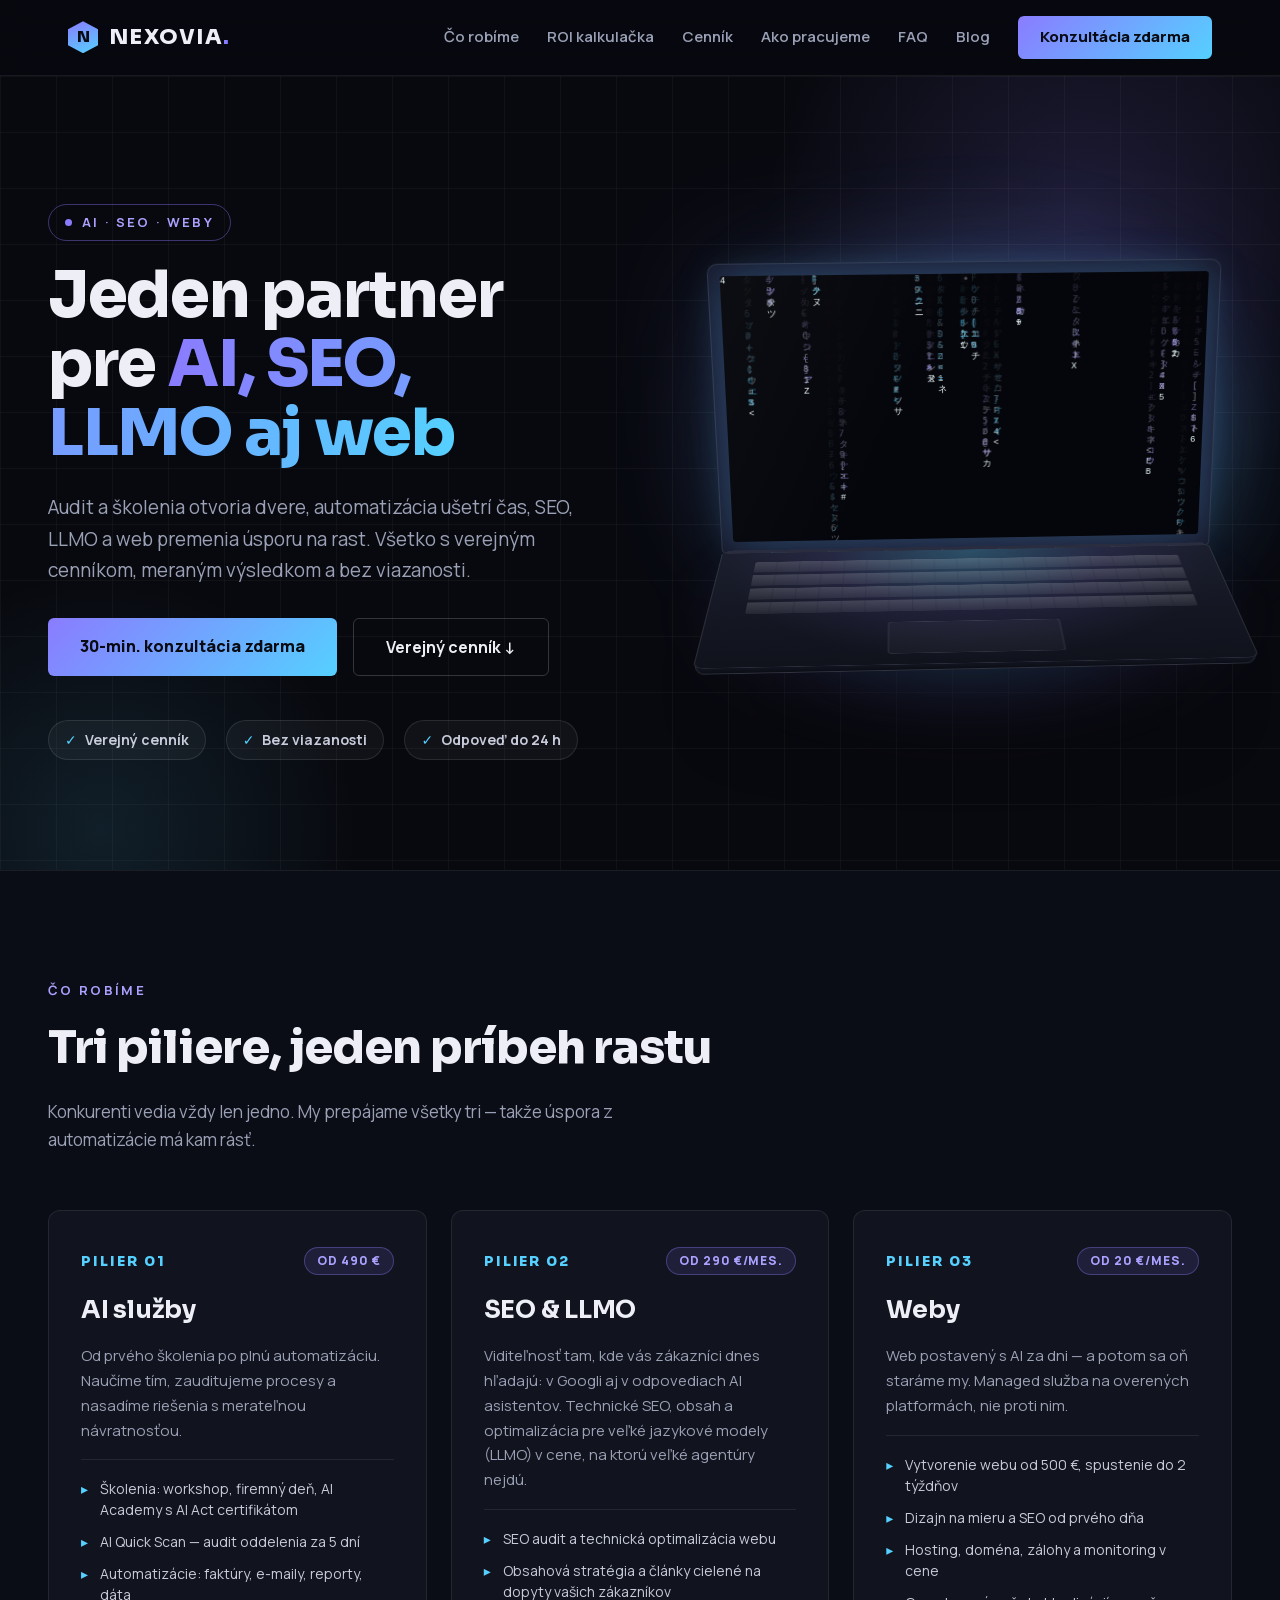
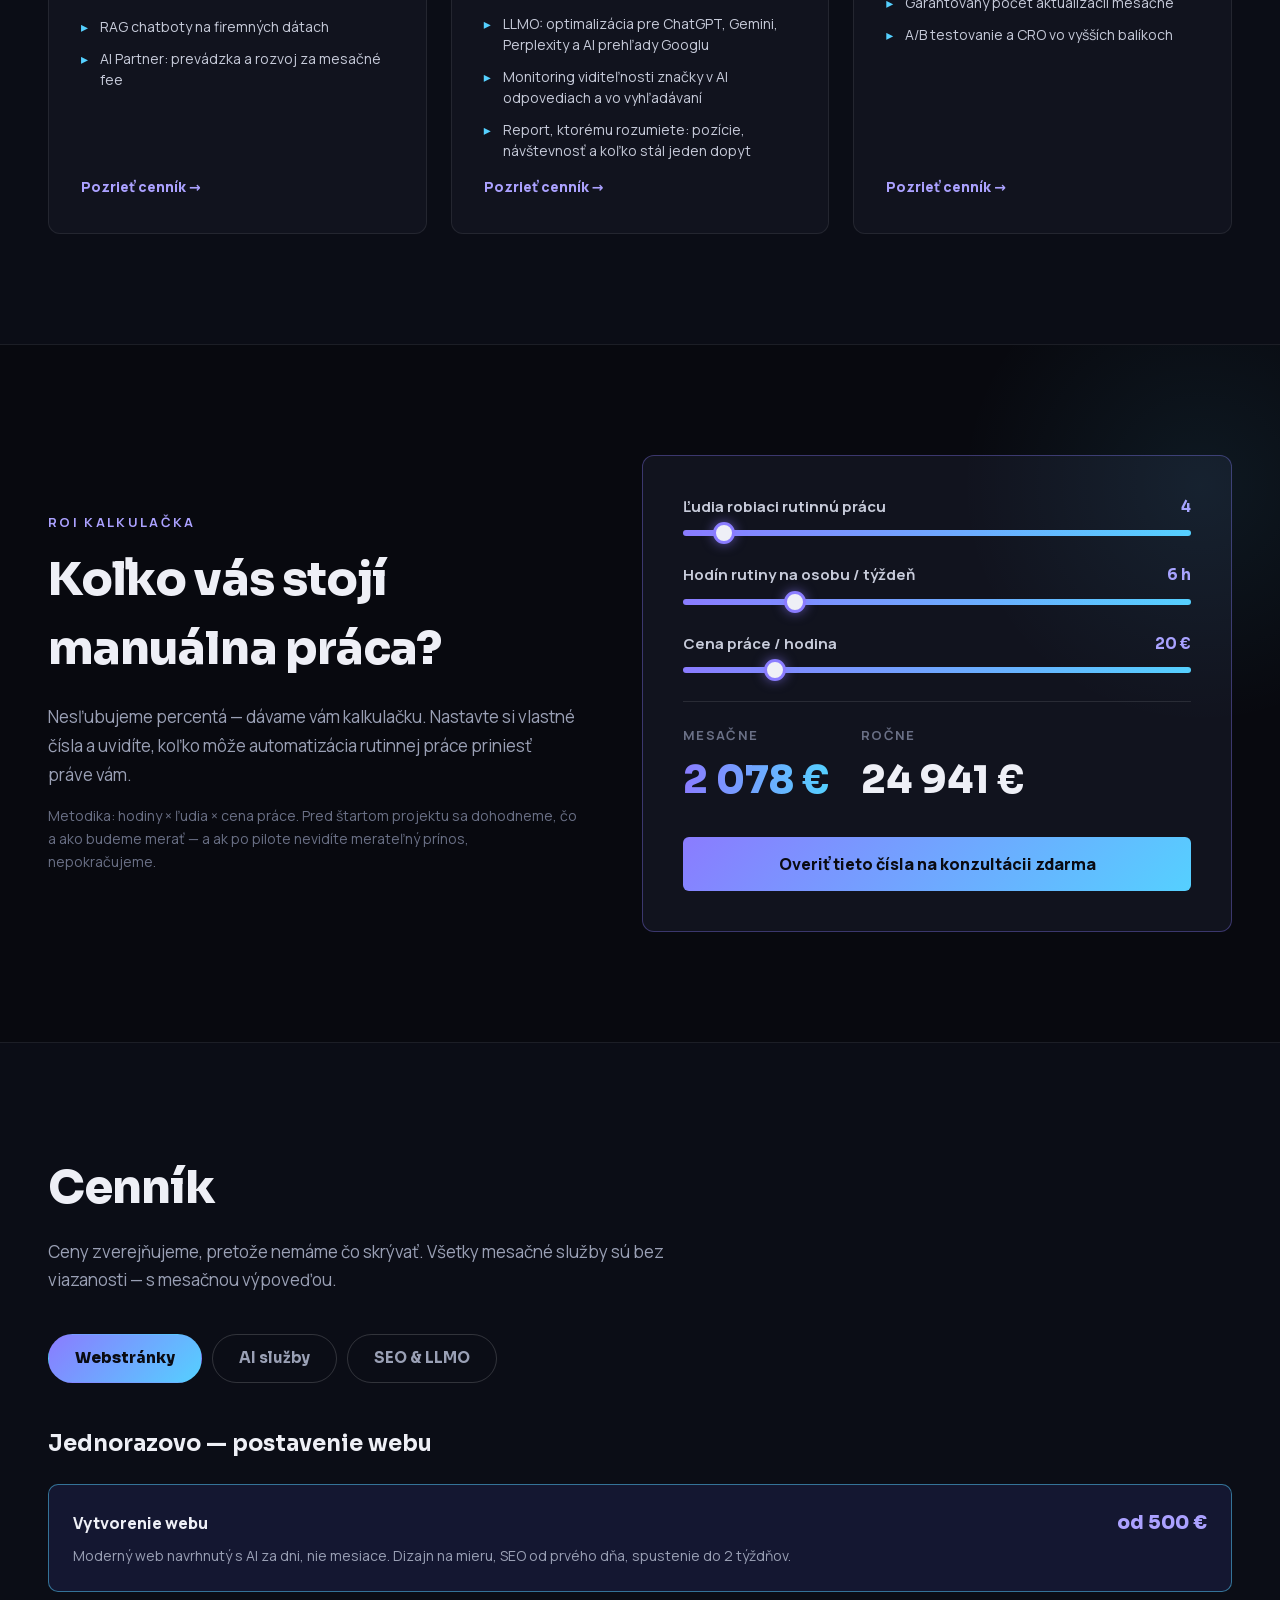
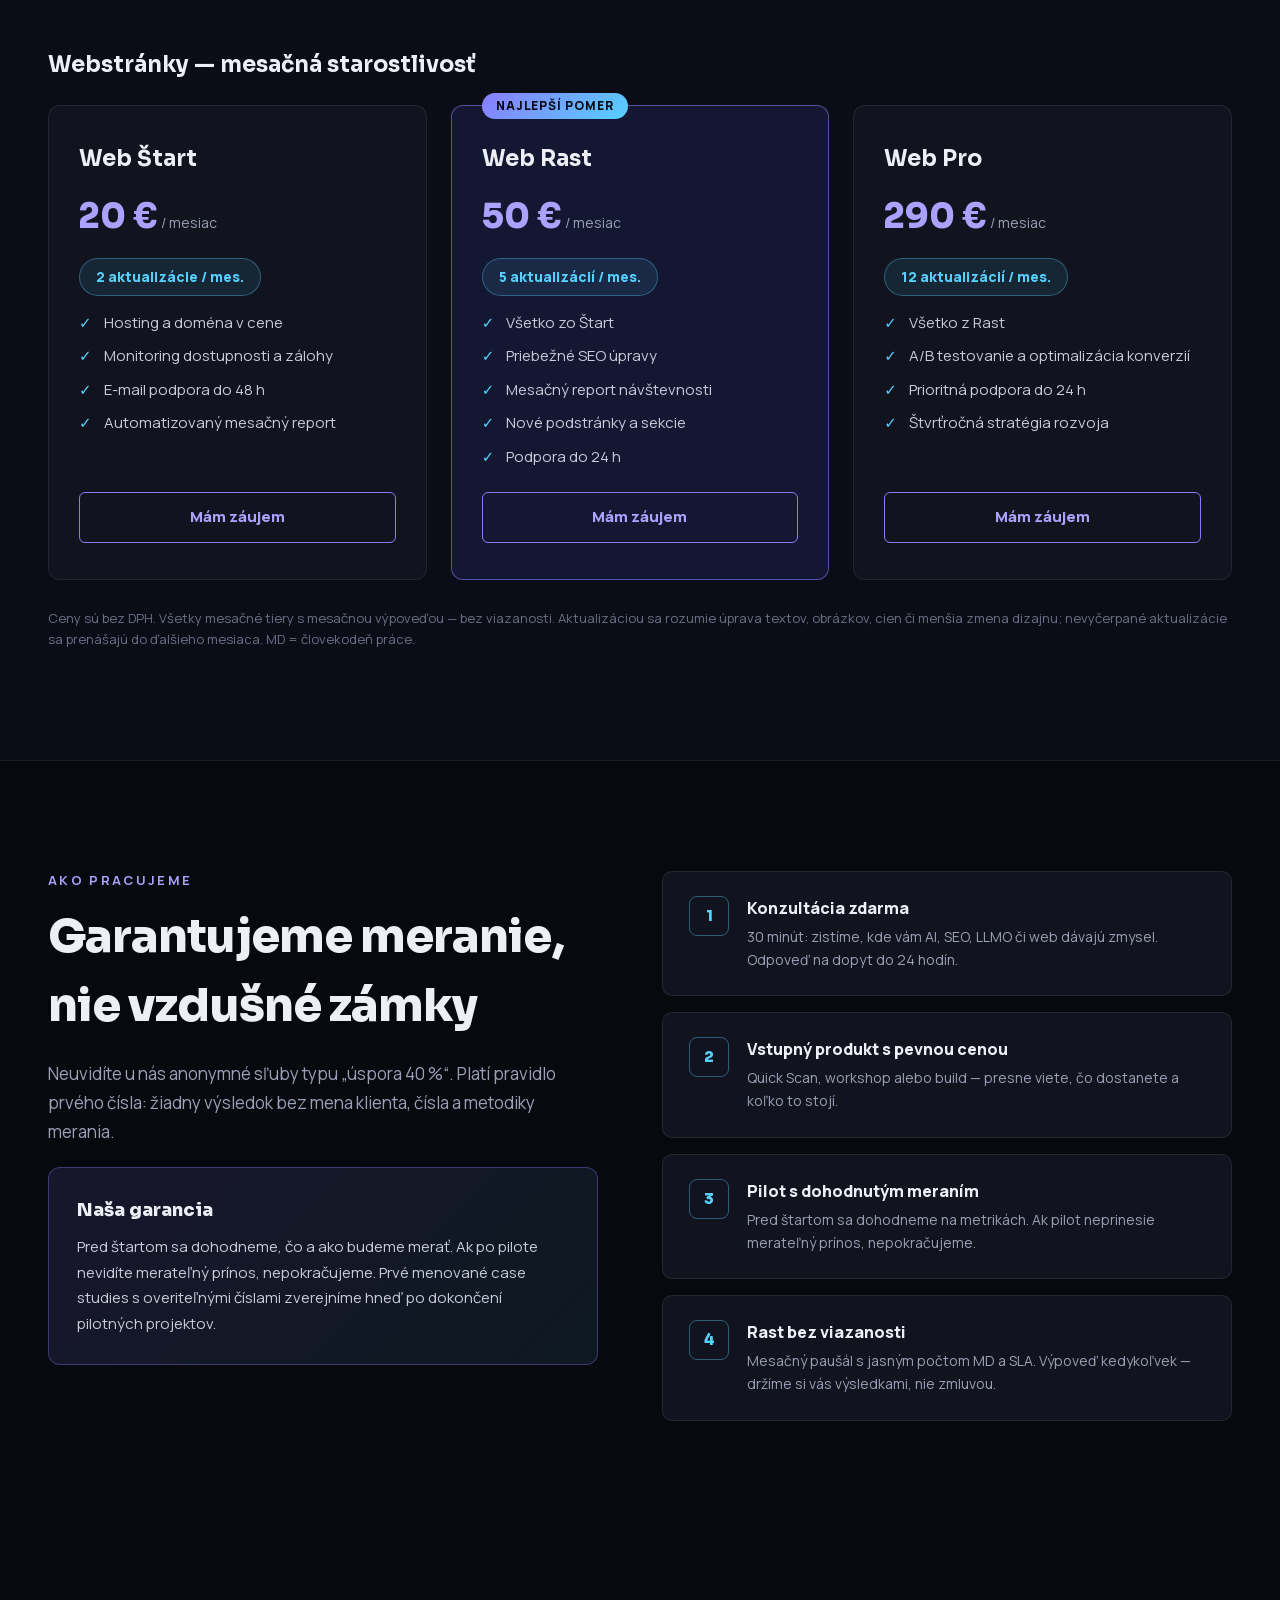
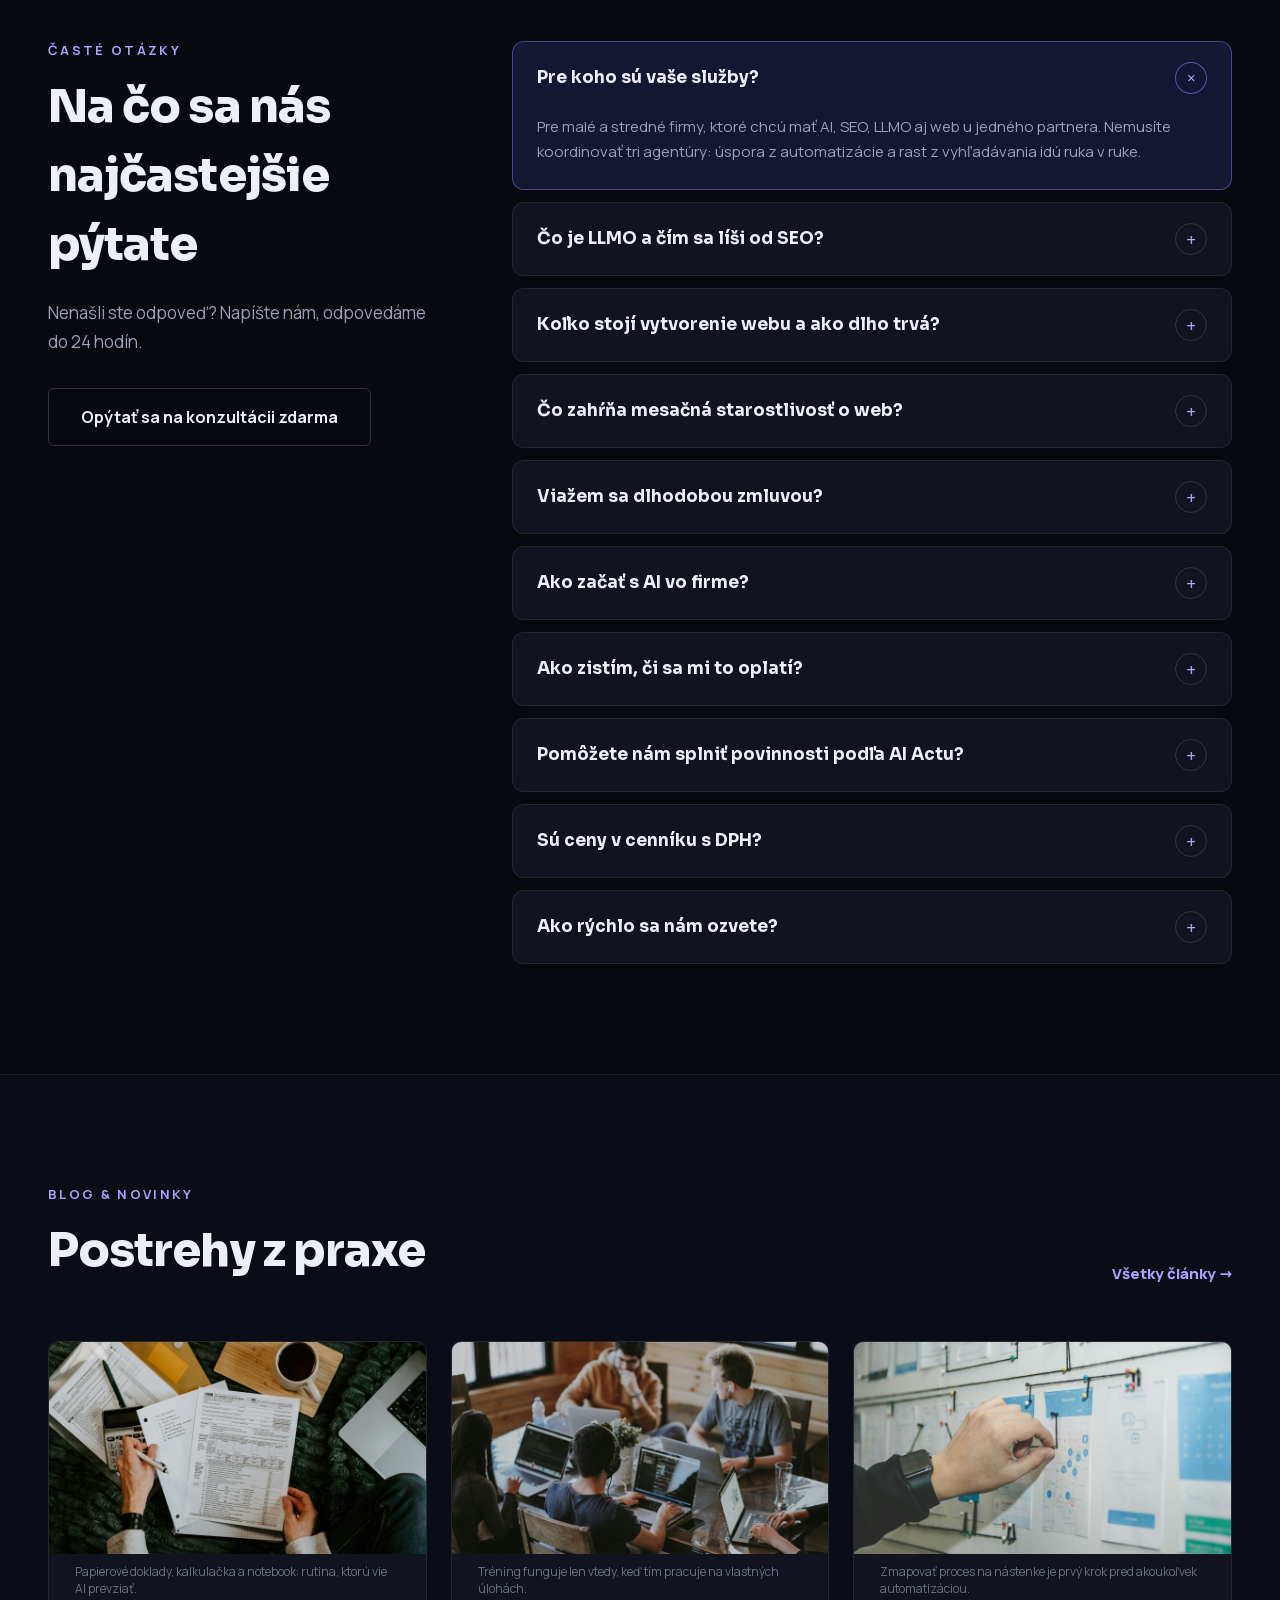
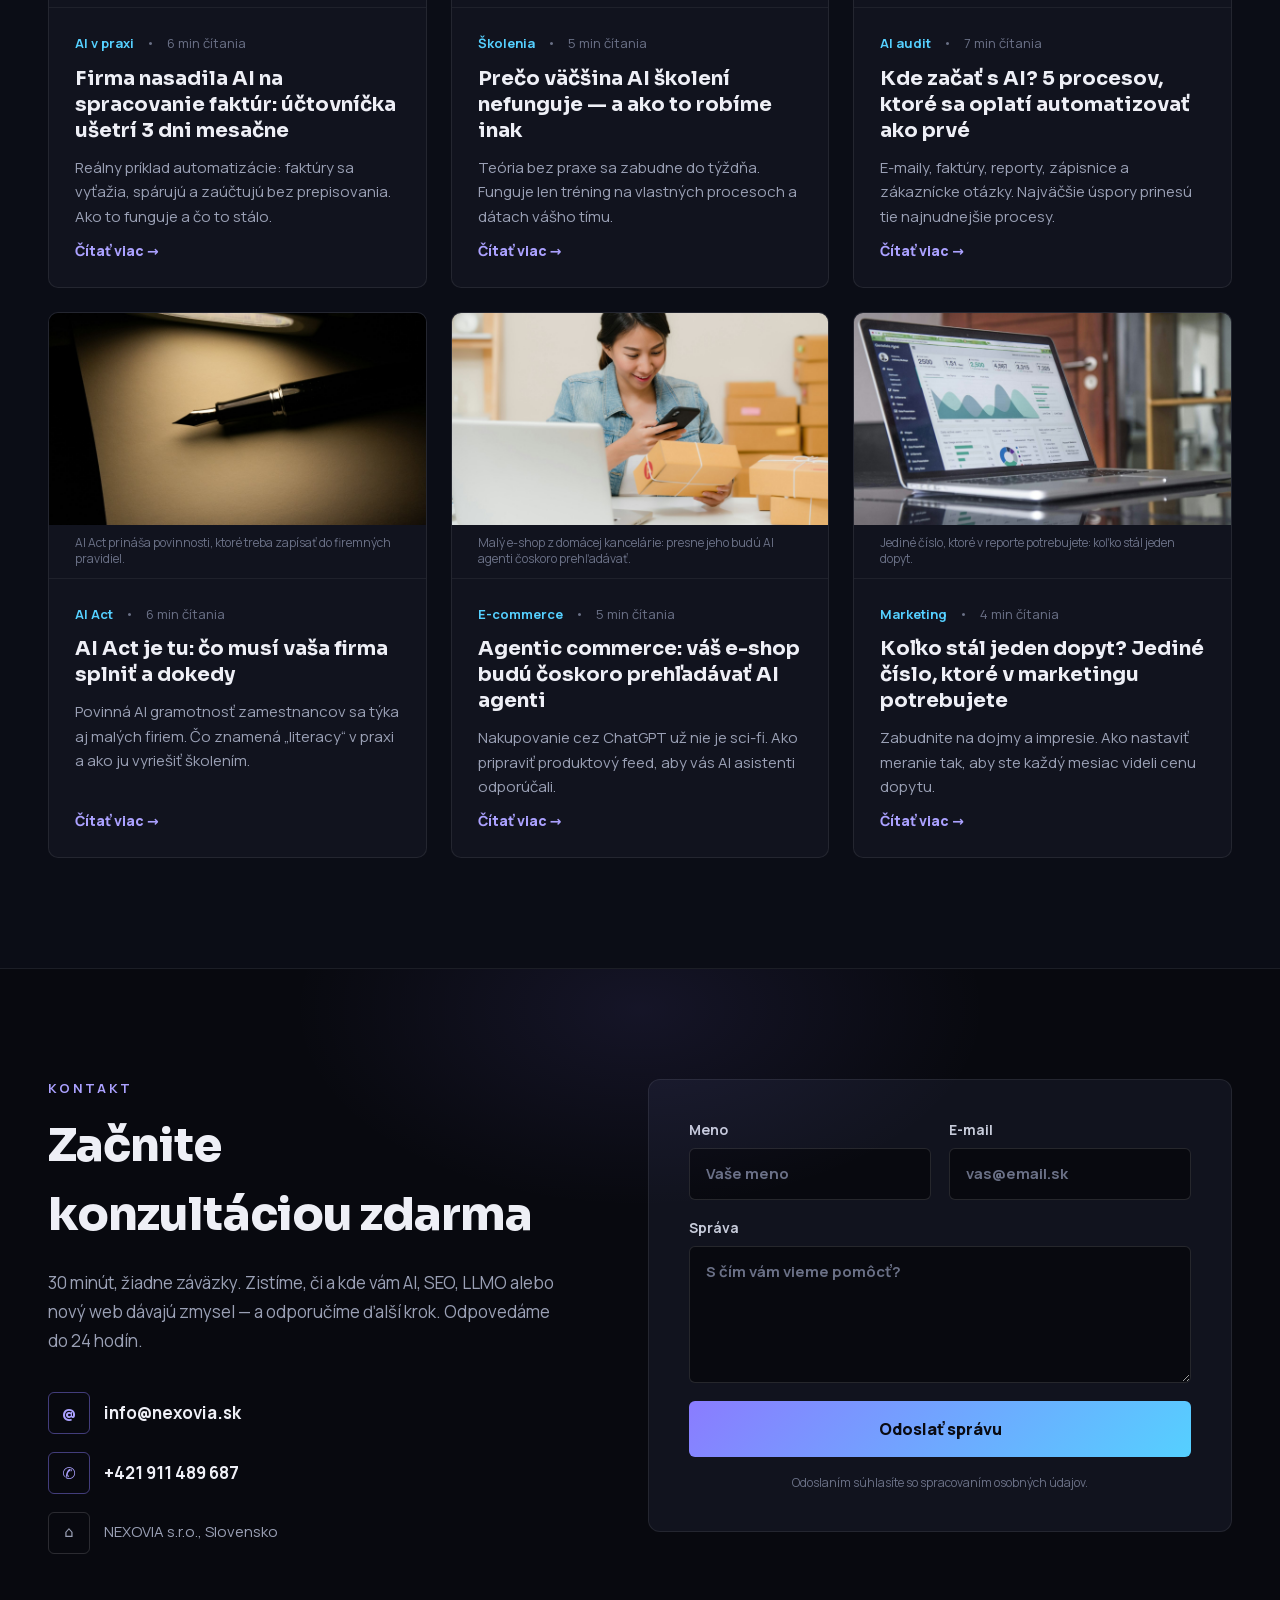
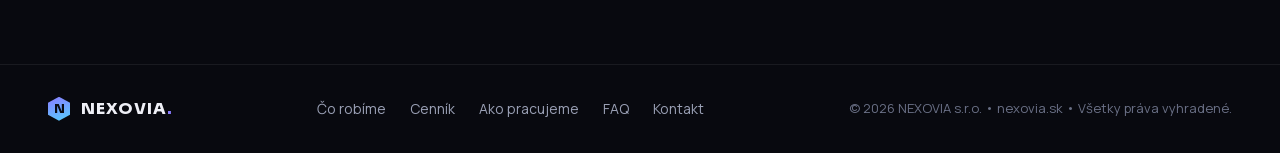
